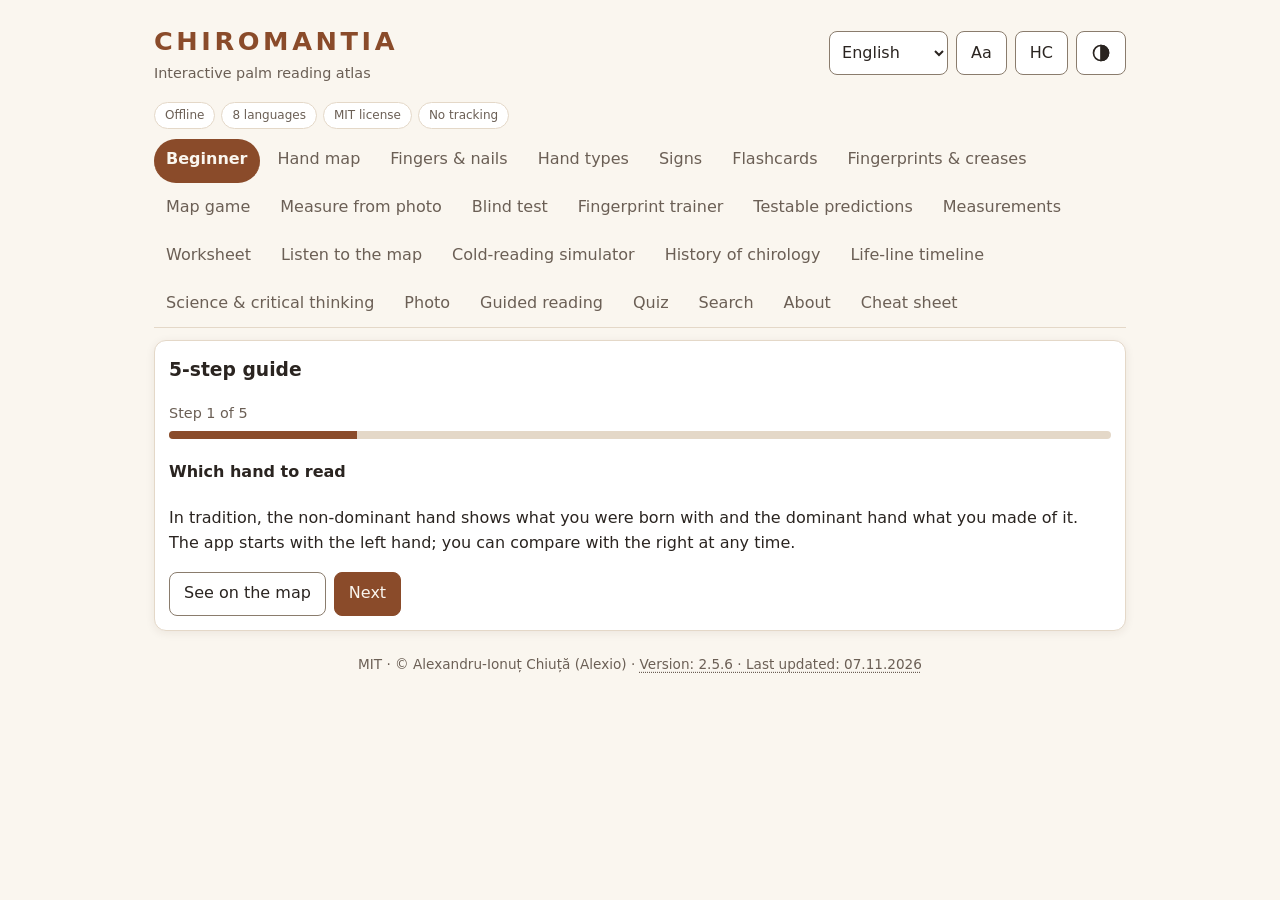
==== index.html @ ab17a14a "Texturi fractale hiper-detaliate (fff-texturi): parchment pe fundal și suprafețe Se adaugă modulul f" ====
<!DOCTYPE html>
<html lang="ro" data-fff-hash="68516b42278bd7d778ff13bc3eb3d76fceb9914ae1775fcfa8375663aed0625a">
<head>
<meta charset="utf-8">
<!--fff:kit:start v=1 modules=core,store,dialog,exit,view,ux,label,bundle-->
<meta name="fff-app" content="chiromantia">
<meta name="fff-modules" content="core,store,dialog,exit,view,ux,label,bundle">
<style id="fff-style">/* fff-kit · stil comun (prefix fff-). Nu modifică stilul aplicației gazdă. */
[data-fff-label]{cursor:pointer;text-decoration:underline dotted;text-underline-offset:3px}
[data-fff-label]:focus-visible{outline:2px solid currentColor;outline-offset:2px;border-radius:3px}
#app-version[data-fff-label]{box-sizing:border-box;min-height:24px;min-width:24px}
#app-version[data-fff-label][data-fff-inl]{display:inline-flex;align-items:center;vertical-align:middle}
#app-version[data-fff-label][data-fff-fs],#app-version[data-fff-label] [data-fff-fs]{font-size:12px!important}
.fff-dlg{--_bg:var(--fff-bg,#fff);--_fg:var(--fff-fg,#1b1b1f);--_mut:var(--fff-muted,#4a4d57);--_line:var(--fff-line,#c4c7d0);--_btn:var(--fff-btn,#eef0f4);--_pri:var(--fff-accent,#0b57d0);--_prif:var(--fff-accent-fg,#fff);--_bad:var(--fff-bad,#b3261e);--_ok:var(--fff-ok,#146c2e);--_note:#fff1c9;--_notef:#3d2e00;
  box-sizing:border-box;width:min(42rem,calc(100vw - 2rem));max-width:calc(100vw - 2rem);max-height:calc(100vh - 2rem);max-height:calc(100dvh - 2rem);margin:auto;padding:0;overflow:auto;
  border:1px solid var(--_line);border-radius:12px;background:var(--_bg);color:var(--_fg);font:14px/1.5 var(--fff-font,system-ui,-apple-system,"Segoe UI",Roboto,sans-serif);text-align:left;box-shadow:0 12px 40px rgba(0,0,0,.35)}
.fff-dlg.fff-dark{--_bg:var(--fff-bg,#1e1f24);--_fg:var(--fff-fg,#ececf1);--_mut:var(--fff-muted,#b7bbc7);--_line:var(--fff-line,#4a4d57);--_btn:var(--fff-btn,#2c2e36);--_pri:var(--fff-accent,#a8c7fa);--_prif:var(--fff-accent-fg,#062e6f);--_bad:var(--fff-bad,#f2b8b5);--_ok:var(--fff-ok,#8fd9a0);--_note:#3b3118;--_notef:#f6e3a6;color-scheme:dark}
@media (prefers-color-scheme:dark){.fff-dlg:not(.fff-light){--_bg:var(--fff-bg,#1e1f24);--_fg:var(--fff-fg,#ececf1);--_mut:var(--fff-muted,#b7bbc7);--_line:var(--fff-line,#4a4d57);--_btn:var(--fff-btn,#2c2e36);--_pri:var(--fff-accent,#a8c7fa);--_prif:var(--fff-accent-fg,#062e6f);--_bad:var(--fff-bad,#f2b8b5);--_ok:var(--fff-ok,#8fd9a0);--_note:#3b3118;--_notef:#f6e3a6;color-scheme:dark}}
.fff-dlg::backdrop{background:rgba(0,0,0,.55)}
.fff-dlg-sm{width:min(26rem,calc(100vw - 2rem))}
.fff-dlg *,.fff-dlg *::before,.fff-dlg *::after{box-sizing:border-box}
.fff-dlg .fff-in{padding:16px 20px 20px}
.fff-dlg .fff-hd{display:flex;align-items:center;justify-content:space-between;gap:12px;margin:0 0 8px}
.fff-dlg h2{margin:0;font-family:inherit;font-size:1.25rem;font-weight:700;line-height:1.3;color:var(--_fg);letter-spacing:0;text-transform:none}
.fff-dlg h3{margin:0 0 6px;font-family:inherit;font-size:1rem;font-weight:700;line-height:1.35;color:var(--_fg);letter-spacing:0;text-transform:none}
.fff-dlg p{margin:0 0 8px;color:var(--_fg);font-size:inherit}
.fff-dlg .fff-mut{color:var(--_mut)}
.fff-dlg p.fff-mut{color:var(--_mut)}
.fff-dlg .fff-sm{font-size:.85rem}
.fff-dlg .fff-lead{font-size:1.05rem}
.fff-dlg .fff-sec{border-top:1px solid var(--_line);padding-top:12px;margin-top:12px}
.fff-dlg .fff-mono{font-family:ui-monospace,SFMono-Regular,Menlo,Consolas,monospace;font-size:.85rem;overflow-wrap:anywhere}
.fff-dlg .fff-break{word-break:break-all}
.fff-dlg code{background:none;border:0;padding:0;color:inherit}
.fff-dlg .fff-list{margin:0 0 8px;padding-left:1.2rem;list-style:disc}
.fff-dlg .fff-list li{margin:2px 0;color:var(--_fg)}
.fff-dlg .fff-cols{columns:2 14rem}
.fff-dlg .fff-tbl{width:100%;table-layout:fixed;border-collapse:collapse;margin:0 0 8px}
.fff-dlg .fff-tbl th,.fff-dlg .fff-tbl td{padding:3px 6px;border-bottom:1px solid var(--_line);text-align:left;vertical-align:top;color:var(--_fg)}
.fff-dlg .fff-tbl th.fff-num,.fff-dlg .fff-tbl td.fff-num{text-align:right;width:6.5rem;white-space:nowrap}
.fff-dlg .fff-sr{position:absolute;width:1px;height:1px;margin:-1px;padding:0;overflow:hidden;clip:rect(0 0 0 0);white-space:nowrap;border:0}
.fff-dlg .fff-row{display:flex;flex-wrap:wrap;gap:8px;margin:0 0 8px}
.fff-dlg .fff-end{justify-content:flex-end}
.fff-dlg .fff-btn{appearance:none;min-height:36px;min-width:36px;padding:6px 14px;border:1px solid var(--_line);border-radius:8px;background:var(--_btn);color:var(--_fg);font:inherit;font-weight:600;cursor:pointer;text-transform:none;letter-spacing:0;box-shadow:none}
.fff-dlg .fff-btn:hover{border-color:var(--_fg)}
.fff-dlg .fff-btn:focus-visible,.fff-dlg .fff-input:focus-visible,.fff-dlg summary:focus-visible,.fff-dlg .fff-pre:focus-visible{outline:2px solid var(--_fg);outline-offset:2px}
.fff-dlg .fff-primary{background:var(--_pri);color:var(--_prif);border-color:transparent}
.fff-dlg .fff-danger{background:var(--_bad);color:var(--_bg)}
.fff-dlg .fff-danger-o{color:var(--_bad);border-color:var(--_bad)}
.fff-dlg .fff-x{font-size:1.4rem;line-height:1;padding:2px 10px}
.fff-dlg .fff-box{border:1px solid var(--_line);border-radius:8px;padding:10px;margin:0 0 8px}
.fff-dlg [hidden]{display:none}
.fff-dlg .fff-field{display:flex;flex-direction:column;gap:2px;margin:0 0 8px}
.fff-dlg .fff-field label{font-weight:600}
.fff-dlg .fff-input{width:100%;min-height:36px;padding:6px 10px;border:1px solid var(--_line);border-radius:6px;background:var(--_bg);color:var(--_fg);font:inherit}
.fff-dlg .fff-note{background:var(--_note);color:var(--_notef);padding:8px 10px;border-radius:8px}
.fff-dlg .fff-res{min-height:1.5em}
.fff-dlg .fff-ok{color:var(--_ok);font-weight:600}
.fff-dlg .fff-bad{color:var(--_bad);font-weight:600}
.fff-dlg .fff-det{margin:0 0 8px}
.fff-dlg .fff-det summary{cursor:pointer;font-weight:600;min-height:24px}
.fff-dlg .fff-pre{margin:6px 0 0;padding:8px 10px;overflow:auto;white-space:pre-wrap;word-break:break-all;border:1px solid var(--_line);border-radius:6px;background:var(--_btn);color:var(--_fg)}
.fff-dlg .fff-foot{border-top:1px solid var(--_line);margin-top:12px;padding-top:10px}
.fff-dlg .fff-msg{font-size:1rem;margin-bottom:14px;white-space:pre-line;overflow-wrap:anywhere}
.fff-chip{appearance:none;background:none;border:1px dotted currentColor;border-radius:6px;color:inherit;font:inherit;font-size:.85em;cursor:pointer;min-height:24px;min-width:24px;padding:0 8px}
.fff-chip{font-size:max(12px,.85em)}
.fff-chip:focus-visible{outline:2px solid currentColor;outline-offset:2px}
@media (pointer:coarse){.fff-dlg .fff-btn,.fff-dlg .fff-input{min-height:44px}.fff-dlg .fff-btn{min-width:44px}.fff-dlg .fff-det summary{min-height:44px}}
@media (prefers-reduced-motion:no-preference){.fff-dlg[open]{animation:fff-in .12s ease-out}@keyframes fff-in{from{transform:translateY(6px)}to{transform:none}}}
@media (prefers-reduced-motion:reduce){.fff-dlg,.fff-dlg *{animation:none!important;transition:none!important}}
.fff-dlg .fff-dt{margin:0 0 8px}
.fff-dlg .fff-ta{resize:vertical;min-height:4.5em}
.fff-dlg textarea.fff-input{font:inherit}
.fff-toasts{--_tbg:var(--fff-toast-bg,#2b2d33);--_tfg:var(--fff-toast-fg,#f4f4f7);--_tac:var(--fff-toast-accent,#a8c7fa);
  position:fixed;inset:auto 0 0 0;margin:0;padding:0 16px 16px;border:0;background:transparent;overflow:visible;z-index:2147483000;pointer-events:none;display:flex;flex-direction:column;align-items:center;gap:8px;font:14px/1.45 var(--fff-font,system-ui,-apple-system,"Segoe UI",Roboto,sans-serif);color:var(--_tfg);box-sizing:border-box}
.fff-toasts *{box-sizing:border-box}
.fff-toast-reg{display:flex;flex-direction:column;align-items:center;gap:8px;width:100%}
.fff-toast-reg:empty{display:none}
.fff-toast{pointer-events:auto;display:flex;align-items:center;gap:10px;max-width:min(34rem,100%);padding:10px 12px 10px 14px;border-radius:10px;background:var(--_tbg);color:var(--_tfg);border:1px solid rgba(255,255,255,.18);border-left:6px solid #a8c7fa;box-shadow:0 6px 24px rgba(0,0,0,.4)}
.fff-toast-success{border-left-color:#81c995}.fff-toast-warning{border-left-color:#fdd663}.fff-toast-error{border-left-color:#f28b82}
.fff-toast-msg{flex:1 1 auto;min-width:0;overflow-wrap:anywhere;white-space:pre-line}
.fff-toast .fff-sr{position:absolute;width:1px;height:1px;margin:-1px;padding:0;overflow:hidden;clip:rect(0 0 0 0);white-space:nowrap;border:0}
.fff-toast .fff-btn{appearance:none;min-height:40px;min-width:40px;padding:2px 10px;border:1px solid rgba(255,255,255,.35);border-radius:8px;background:transparent;color:var(--_tac);font:inherit;font-weight:600;cursor:pointer}
.fff-toast .fff-toast-x{font-size:1.3rem;line-height:1;color:var(--_tfg);padding:0 8px}
.fff-toast .fff-btn:focus-visible{outline:2px solid var(--_tfg);outline-offset:2px}
@media (pointer:coarse){.fff-toast .fff-btn{min-height:44px;min-width:44px}}
@media (prefers-reduced-motion:no-preference){.fff-toast{animation:fff-tin .16s ease-out}@keyframes fff-tin{from{transform:translateY(8px);opacity:0}to{transform:none;opacity:1}}}
@media (prefers-reduced-motion:reduce){.fff-toast{animation:none!important}}
.fff-exit{zoom:var(--fff-zinv,1);position:fixed;z-index:2147482990;margin:0;padding:0;pointer-events:none;font:600 14px/1.3 system-ui,-apple-system,"Segoe UI",Roboto,sans-serif;transition:opacity .4s}
.fff-exit[hidden]{display:none}
.fff-exit-tr{top:calc(8px + env(safe-area-inset-top,0px));right:calc(8px + env(safe-area-inset-right,0px));display:flex;flex-direction:column;align-items:flex-end}
.fff-exit-tl{top:calc(8px + env(safe-area-inset-top,0px));left:calc(8px + env(safe-area-inset-left,0px));display:flex;flex-direction:column;align-items:flex-start}
.fff-exit-br{bottom:calc(8px + env(safe-area-inset-bottom,0px));right:calc(8px + env(safe-area-inset-right,0px));display:flex;flex-direction:column-reverse;align-items:flex-end}
.fff-exit-bl{bottom:calc(8px + env(safe-area-inset-bottom,0px));left:calc(8px + env(safe-area-inset-left,0px));display:flex;flex-direction:column-reverse;align-items:flex-start}
.fff-exit-btn{pointer-events:auto;box-sizing:border-box;width:44px;height:44px;border-radius:50%;border:1px solid rgba(255,255,255,.4);background:rgba(18,20,26,.72);color:#fff;
  display:inline-grid;place-items:center;padding:0;margin:0;cursor:pointer;opacity:.85;-webkit-tap-highlight-color:transparent;transition:opacity .4s,transform .15s;
  box-shadow:0 1px 6px rgba(0,0,0,.45)}
.fff-exit-idle .fff-exit-btn{opacity:.4}
.fff-exit-btn:active{transform:scale(.92)}
.fff-exit-btn:focus-visible,.fff-exit-pop button:focus-visible{outline:3px solid #ffd54a;outline-offset:2px}
.fff-exit-pop{pointer-events:auto;margin:6px 0;padding:10px 12px;border-radius:14px;background:rgba(18,20,26,.96);color:#fff;border:1px solid rgba(255,255,255,.3);
  display:flex;flex-wrap:wrap;gap:8px;align-items:center;max-width:min(78vw,300px);box-shadow:0 4px 16px rgba(0,0,0,.5)}
.fff-exit-pop[hidden]{display:none}
.fff-exit-q{flex:1 0 100%;font-size:14px}
.fff-exit-pop button{min-height:44px;min-width:44px;padding:0 16px;border-radius:999px;border:1px solid rgba(255,255,255,.4);background:transparent;color:#fff;font:inherit;cursor:pointer}
.fff-exit-pop .fff-exit-yes{background:#c62828;border-color:#c62828}
@media (prefers-reduced-motion:reduce){.fff-exit,.fff-exit-btn{transition:none}}
@media print{.fff-exit{display:none!important}}
/* fff-kit · FFF.view — antete de tabel fixe + bară de zoom. Regulile cu :where() au specificitate 0: stilul aplicației le bate oricând. */
:where(:root:not([data-fff-viewoff]) table:not([role=presentation]):not([role=none]) > thead > tr > th,
       :root:not([data-fff-viewoff]) table:not([role=presentation]):not([role=none]) > thead > tr > td,
       :root:not([data-fff-viewoff]) table:not([role=presentation]):not([role=none]):not(:has(> thead)) > tbody > tr:first-child > th,
       :root:not([data-fff-viewoff]) table:not([role=presentation]):not([role=none]):not(:has(> thead)) > tr:first-child > th){position:sticky;top:0;z-index:3}
.fff-view{position:fixed;z-index:2147482980;margin:0;padding:0;pointer-events:none;font:600 13px/1.2 system-ui,-apple-system,"Segoe UI",Roboto,sans-serif;transition:opacity .4s;
  top:30%;display:flex;flex-direction:column;gap:6px}
.fff-view[hidden]{display:none}
.fff-view-r{right:calc(8px + env(safe-area-inset-right,0px))}
.fff-view-l{left:calc(8px + env(safe-area-inset-left,0px))}
.fff-view-c{right:calc(8px + env(safe-area-inset-right,0px))}
.fff-view-btn{pointer-events:auto;box-sizing:border-box;width:44px;height:44px;border-radius:50%;border:1px solid rgba(255,255,255,.4);background:rgba(18,20,26,.72);color:#fff;
  display:inline-grid;place-items:center;padding:0;margin:0;cursor:pointer;opacity:.85;-webkit-tap-highlight-color:transparent;transition:opacity .4s,transform .15s;box-shadow:0 1px 6px rgba(0,0,0,.45)}
.fff-view-idle .fff-view-btn{opacity:.4}
.fff-view-btn:active{transform:scale(.92)}
.fff-view-btn[disabled]{opacity:.25;cursor:default}
.fff-view-btn:focus-visible{outline:3px solid #ffd54a;outline-offset:2px}
.fff-view-sr{position:absolute;width:1px;height:1px;overflow:hidden;clip:rect(0 0 0 0);white-space:nowrap}
@media (prefers-reduced-motion:reduce){.fff-view,.fff-view-btn{transition:none}}
@media print{.fff-view{display:none!important}:root{zoom:1!important}}

:root.fff-vpad-r{padding-right:calc(56px + env(safe-area-inset-right,0px))!important}:root.fff-vpad-l{padding-left:calc(56px + env(safe-area-inset-left,0px))!important}
/* fff-kit · ux — confort la atingere. Specificitate 0 (:where) unde se poate: stilul propriu al aplicației are prioritate. */
:where(:root:not([data-fff-ux="off"]) a, :root:not([data-fff-ux="off"]) button, :root:not([data-fff-ux="off"]) input, :root:not([data-fff-ux="off"]) select, :root:not([data-fff-ux="off"]) textarea, :root:not([data-fff-ux="off"]) summary, :root:not([data-fff-ux="off"]) label, :root:not([data-fff-ux="off"]) [role=button], :root:not([data-fff-ux="off"]) [role=tab], :root:not([data-fff-ux="off"]) [role=menuitem], :root:not([data-fff-ux="off"]) [role=switch], :root:not([data-fff-ux="off"]) [role=checkbox]){touch-action:manipulation}
:where(:root:not([data-fff-ux="off"]) button, :root:not([data-fff-ux="off"]) [role=button], :root:not([data-fff-ux="off"]) [role=tab], :root:not([data-fff-ux="off"]) summary){-webkit-user-select:none;user-select:none;-webkit-touch-callout:none}
:where(html:not([data-fff-ux="off"])){scroll-behavior:smooth;-webkit-text-size-adjust:100%;text-size-adjust:100%}
:where(:root:not([data-fff-ux="off"]) body){overflow-wrap:break-word}
:where(:root:not([data-fff-ux="off"]) button:not(:disabled), :root:not([data-fff-ux="off"]) [role=button]){cursor:pointer}
:where(:root:not([data-fff-ux="off"]) button, :root:not([data-fff-ux="off"]) [role=button], :root:not([data-fff-ux="off"]) summary, :root:not([data-fff-ux="off"]) [role=tab]):active:not(:disabled){filter:brightness(.92)}
@media (prefers-reduced-motion:reduce){:where(html:not([data-fff-ux="off"])){scroll-behavior:auto}}
@media (pointer:coarse){
  /* mărirea ținților de atingere la 44 px se face din JS (ux.js), cu excepții și anulare dacă ar rupe lățimea paginii */
    /* iOS mărește pagina la focus dacă textul câmpului e sub 16 px */
  :root:not([data-fff-ux="off"]) input:not([type=checkbox]):not([type=radio]):not([type=range]):not([type=color]):not([type=file]):not([type=hidden]):not([data-fff-nouxfont]),:root:not([data-fff-ux="off"]) select:not([data-fff-nouxfont]),:root:not([data-fff-ux="off"]) textarea:not([data-fff-nouxfont]){font-size:max(16px,1em)}
}</style>
<script id="fff-kit">/* fff-kit 1.5.0 */
/* ---- fff-kit/core ---- */
/* fff-kit · core · v1.2.0 — fără rețea, fără dependențe. Definește window.FFF. */
(function () {
  'use strict';
  /* anti-clickjacking: GitHub Pages nu trimite X-Frame-Options; dacă pagina e încadrată de o origine străină (sau într-un iframe sandbox),
     conținutul aplicației e ascuns și apare doar un mesaj minimal tradus cu un link către pagină într-o fereastră nouă. */
  function frameGuard() {
    var M = {
      ro: ['Această pagină nu poate fi încadrată în alt site.', 'Deschide-o într-o fereastră nouă'],
      en: ['This page cannot be embedded in another site.', 'Open it in a new window'],
      fr: ['Cette page ne peut pas être intégrée dans un autre site.', 'Ouvrez-la dans une nouvelle fenêtre'],
      it: ['Questa pagina non può essere incorporata in un altro sito.', 'Aprila in una nuova finestra'],
      es: ['Esta página no se puede incrustar en otro sitio.', 'Ábrela en una ventana nueva'],
      pt: ['Esta página não pode ser incorporada noutro site.', 'Abra-a numa nova janela'],
      hu: ['Ez az oldal nem ágyazható be másik webhelyre.', 'Nyisd meg új ablakban'],
      de: ['Diese Seite kann nicht in eine andere Website eingebettet werden.', 'In einem neuen Fenster öffnen']
    };
    var d = document, de = d.documentElement;
    var l = (de.getAttribute('lang') || '').slice(0, 2).toLowerCase();
    if (!M[l]) l = ((navigator.languages && navigator.languages[0]) || navigator.language || '').slice(0, 2).toLowerCase();
    var m = M[l] || M.en, box = null;
    function hideKids(b) {
      for (var i = 0; i < b.children.length; i++) if (b.children[i] !== box) b.children[i].style.setProperty('display', 'none', 'important');
    }
    function build() {
      var b = d.body;
      if (!b || box) return;
      box = d.createElement('div');
      box.setAttribute('data-fff-frameguard', '');
      box.setAttribute('role', 'alert');
      box.style.cssText = 'display:block;box-sizing:border-box;margin:0;padding:24px 16px;font:16px/1.5 system-ui,-apple-system,"Segoe UI",Roboto,sans-serif;color:#1b1b1f;background:#fff;text-align:center';
      var p = d.createElement('p'); p.textContent = m[0]; p.style.cssText = 'margin:0 0 12px';
      var a = d.createElement('a');
      a.href = window.self.location.href; a.target = '_blank'; a.rel = 'noopener'; a.textContent = m[1];
      a.style.cssText = 'color:#0b57d0;text-decoration:underline;font-weight:600';
      box.appendChild(p); box.appendChild(a);
      hideKids(b);
      b.appendChild(box);
      b.style.setProperty('display', 'block', 'important');
      de.style.display = '';
      if (window.MutationObserver) new MutationObserver(function () { hideKids(b); if (box.parentNode !== b) b.appendChild(box); }).observe(b, {childList: true});
    }
    if (d.readyState === 'loading') d.addEventListener('DOMContentLoaded', build); else build();
  }
  try {
    if (window.top !== window.self) {
      var __cross = false;
      try { void window.top.location.href; } catch (e) { __cross = true; }
      if (__cross) {
        document.documentElement.style.display = 'none';   // ascuns până când mesajul e gata (nimic din aplicație nu rămâne vizibil)
        try { window.top.location = window.self.location.href; } catch (e2) {}
        try { frameGuard(); } catch (e4) {}
      }
    }
  } catch (e3) {}
  var KIT_VERSION = '1.5.0';
  var F = (window.FFF = window.FFF || {});
  if (F.core && F.core.version) return; // idempotent la dublă încărcare
  var SUP = ['ro', 'en', 'fr', 'it', 'es', 'pt', 'hu', 'de'];
  var doc = document;

  /* ---------- clipboard sigur: refuzul de permisiune nu mai produce o excepție neprinsă ----------
   * navigator.clipboard.writeText respinge cu NotAllowedError când pagina nu are focus sau permisiunea e refuzată.
   * Încercăm întâi API-ul, apoi execCommand('copy'); dacă nici acesta nu merge, respingerea rămâne (apelantul o poate prinde),
   * dar dacă nimeni n-o prinde, o marcăm ca tratată, ca pagina să rămână stabilă. */
  try {
    var cb = navigator.clipboard;
    if (cb && typeof cb.writeText === 'function' && !cb.__fffSafe) {
      var rawWrite = cb.writeText.bind(cb);
      var legacyCopy = function (t) {
        var ta = doc.createElement('textarea');
        ta.value = String(t); ta.setAttribute('readonly', ''); ta.style.cssText = 'position:fixed;left:-9999px;top:0;opacity:0';
        (doc.body || doc.documentElement).appendChild(ta); ta.select();
        var ok = false; try { ok = doc.execCommand('copy'); } catch (e) { ok = false; }
        ta.remove(); return ok;
      };
      cb.writeText = function (t) {
        var p; try { p = rawWrite(t); } catch (e) { p = Promise.reject(e); }
        return p.catch(function (err) { if (legacyCopy(t)) return; throw err; });
      };
      try { Object.defineProperty(cb, '__fffSafe', {value: true}); } catch (e) { cb.__fffSafe = true; }
    }
  } catch (e5) {}
  window.addEventListener('unhandledrejection', function (ev) {
    var r = ev && ev.reason;
    if (r && (r.name === 'NotAllowedError' || r.name === 'SecurityError') && /clipboard|permission/i.test(String(r.message || ''))) ev.preventDefault();
  });

  /* ---------- meta / app ---------- */
  function meta(name) {
    var m = doc.querySelector('meta[name="' + name + '"]');
    return m ? (m.getAttribute('content') || '') : '';
  }
  function guessSlug() {
    var p = (location.pathname || '').split('/').filter(Boolean);
    var s = p.length ? p[p.length - 1] : '';
    if (/\.html?$/i.test(s)) s = p.length > 1 ? p[p.length - 2] : '';
    s = s.toLowerCase().replace(/[^a-z0-9._-]+/g, '-').replace(/^-+|-+$/g, '');
    return s || 'app';
  }
  var SLUG = (meta('fff-app') || '').trim() || guessSlug();
  var DISABLED = (meta('fff-disable') || '').trim() || '';
  function computeApp() {
    return {slug: SLUG, name: doc.title || SLUG, version: meta('application-version'), updated: meta('last-updated')};
  }
  var appCache = null;
  Object.defineProperty(F, 'app', {
    enumerable: true, configurable: true,
    get: function () {
      if (doc.readyState === 'loading') return computeApp();
      return appCache || (appCache = computeApp());
    }
  });

  /* ---------- bus ---------- */
  var L = {};
  var bus = {
    on: function (ev, fn) { (L[ev] = L[ev] || []).push(fn); return function () { bus.off(ev, fn); }; },
    off: function (ev, fn) { if (L[ev]) L[ev] = L[ev].filter(function (f) { return f !== fn; }); },
    once: function (ev, fn) { var off = bus.on(ev, function (d) { off(); fn(d); }); return off; },
    emit: function (ev, data) {
      (L[ev] || []).slice().forEach(function (f) { try { f(data); } catch (e) { if (window.console) console.error('[fff] bus', ev, e); } });
    }
  };
  F.bus = bus;

  /* ---------- i18n ---------- */
  var I18N = (F._i18n = F._i18n || {});
  var i18nLoaded = false;
  function mergeLang(mod, obj) {
    var d = (I18N[mod] = I18N[mod] || {});
    for (var l in obj) if (Object.prototype.hasOwnProperty.call(obj, l)) {
      d[l] = Object.assign(d[l] || {}, obj[l]);
    }
  }
  function loadI18nJson() {
    var el = doc.getElementById('fff-i18n');
    if (!el) return;
    i18nLoaded = true;
    try {
      var j = JSON.parse(el.textContent || '{}');
      for (var m in j) if (Object.prototype.hasOwnProperty.call(j, m)) mergeLang(m, j[m]);
    } catch (e) { if (window.console) console.error('[fff] i18n', e); }
  }
  F.registerI18n = function (mod, obj) { mergeLang(mod, obj || {}); };
  function lsGetRaw(k) { try { return LS ? origGet.call(LS, k) : null; } catch (e) { return null; } }

  var LS = null;
  try { LS = window.localStorage; } catch (e) { LS = null; }
  var P = window.Storage ? window.Storage.prototype : null;
  var origGet = P && P.getItem, origSet = P && P.setItem, origRem = P && P.removeItem, origClr = P && P.clear;

  F.lang = function () {
    var l = (doc.documentElement.getAttribute('lang') || '').slice(0, 2).toLowerCase();
    if (SUP.indexOf(l) >= 0) return l;
    var ks = ['lang', 'language', 'locale'];
    for (var i = 0; i < ks.length; i++) {
      var v = lsGetRaw(ks[i]);
      if (v) { v = String(v).replace(/^"|"$/g, '').slice(0, 2).toLowerCase(); if (SUP.indexOf(v) >= 0) return v; }
    }
    var n = ((navigator.languages && navigator.languages[0]) || navigator.language || '').slice(0, 2).toLowerCase();
    return SUP.indexOf(n) >= 0 ? n : 'en';
  };
  var langObs = null, langFns = [];
  F.onLang = function (fn) {
    langFns.push(fn);
    if (!langObs && window.MutationObserver) {
      var last = F.lang();
      langObs = new MutationObserver(function () {
        var now = F.lang();
        if (now === last) return;
        last = now;
        langFns.slice().forEach(function (f) { try { f(now); } catch (e) { if (window.console) console.error(e); } });
        bus.emit('lang', now);
      });
      langObs.observe(doc.documentElement, {attributes: true, attributeFilter: ['lang']});
    }
    return function () { langFns = langFns.filter(function (f) { return f !== fn; }); };
  };
  F.t = function (mod, key, vars) {
    if (!i18nLoaded) loadI18nJson();
    var d = I18N[mod] || {};
    var s = (d[F.lang()] || {})[key];
    if (s == null) s = (d.en || {})[key];
    if (s == null) s = (d.ro || {})[key];
    if (s == null) s = key;
    if (vars) for (var k in vars) if (Object.prototype.hasOwnProperty.call(vars, k)) s = String(s).split('{' + k + '}').join(String(vars[k]));
    return s;
  };

  /* ---------- observator de stocare ---------- */
  var INDEX_KEY = 'fff.' + SLUG + '.__keys';
  var PFX = 'fff.' + SLUG + '.';
  var idx = null; // Set de chei ale aplicației (fără prefix fff.)
  function loadIdx() {
    if (idx) return idx;
    idx = new Set();
    try {
      var raw = origGet && LS ? origGet.call(LS, INDEX_KEY) : null;
      if (raw) JSON.parse(raw).forEach(function (k) { if (typeof k === 'string') idx.add(k); });
    } catch (e) { /* index corupt: se reface */ }
    return idx;
  }
  function saveIdx() {
    try { if (LS && origSet) origSet.call(LS, INDEX_KEY, JSON.stringify(Array.from(idx).sort())); } catch (e) { /* plin: ignorat */ }
  }
  /* momentul ultimei scrieri pe cheie (folosit de FFF.sync): {cheie: ms}, în fff.<slug>.__mt (exclus din chei/export, ca __keys), scris cu amânare */
  var MT_KEY = 'fff.' + SLUG + '.__mt', mt = null, mtTimer = 0;
  function loadMt() {
    if (mt) return mt;
    mt = Object.create(null);
    try {
      var raw = origGet && LS ? origGet.call(LS, MT_KEY) : null;
      if (raw) { var o = JSON.parse(raw); Object.keys(o).forEach(function (k) { if (typeof o[k] === 'number') mt[k] = o[k]; }); }
    } catch (e) { /* corupt: se reface */ }
    return mt;
  }
  function touch(k) {
    k = String(k);
    if (k.indexOf('fff.') === 0) return;
    loadMt()[k] = Date.now();
    if (mtTimer) return;
    mtTimer = setTimeout(function () {
      mtTimer = 0;
      try { if (LS && origSet) origSet.call(LS, MT_KEY, JSON.stringify(mt)); } catch (e) { /* plin: ignorat */ }
    }, 400);
  }
  F.mtime = function (k) { return loadMt()[String(k)] || 0; };
  F.mtimeClear = function () { mt = Object.create(null); clearTimeout(mtTimer); mtTimer = 0; try { if (LS && origRem) origRem.call(LS, MT_KEY); } catch (e) { /* ignorat */ } };
  function track(k) {
    k = String(k);
    if (k.indexOf('fff.') === 0) return;
    var s = loadIdx();
    if (!s.has(k)) { s.add(k); saveIdx(); }
  }
  function untrack(k) {
    k = String(k);
    var s = loadIdx();
    if (s.delete(k)) saveIdx();
  }
  var observing = false;
  if (!DISABLED && LS && P && origGet && origSet && origRem && origClr) {
    try {
      P.getItem = function getItem(k) {
        var v = origGet.apply(this, arguments);
        if (v !== null && this === LS) { try { track(k); } catch (e) { /* nu strica aplicația */ } }
        return v;
      };
      P.setItem = function setItem(k, v) {
        var r = origSet.apply(this, arguments);
        if (this === LS) { try { track(k); touch(k); } catch (e) { /* idem */ } }
        return r;
      };
      P.removeItem = function removeItem(k) {
        var r = origRem.apply(this, arguments);
        if (this === LS) { try { untrack(k); } catch (e) { /* idem */ } }
        return r;
      };
      P.clear = function clear() {
        var r = origClr.apply(this, arguments);
        if (this === LS) { idx = new Set(); }
        return r;
      };
      observing = true;
    } catch (e) { observing = false; }
  }

  /* ---------- FFF.store ---------- */
  var mem = Object.create(null), frozen = false;   // fără prototip: chei ca __proto__/constructor/toString sunt chei obișnuite
  function lsOk() { return !!(LS && origGet); }
  var store = {
    get: function (k, d) {
      if (lsOk()) {
        try { var v = origGet.call(LS, PFX + k); if (v == null) return d; return JSON.parse(v); } catch (e) { /* cade în memorie */ }
      }
      return Object.prototype.hasOwnProperty.call(mem, k) ? mem[k] : d;
    },
    set: function (k, v) {
      if (frozen) return false;
      if (lsOk()) {
        try { origSet.call(LS, PFX + k, JSON.stringify(v)); delete mem[k]; return true; } catch (e) { /* memorie */ }
      }
      mem[k] = v; return false;
    },
    remove: function (k) {
      if (frozen) return;
      if (lsOk()) { try { origRem.call(LS, PFX + k); } catch (e) { /* ignorat */ } }
      delete mem[k];
    },
    keys: function () {
      var out = [];
      try {
        if (LS) for (var i = 0; i < LS.length; i++) {
          var n = LS.key(i);
          if (n && n.indexOf(PFX) === 0 && n !== INDEX_KEY && n !== MT_KEY) out.push(n.slice(PFX.length));
        }
      } catch (e) { /* ignorat */ }
      Object.keys(mem).forEach(function (k) { if (out.indexOf(k) < 0) out.push(k); });
      return out.sort();
    },
    /** Cheile (nume complete din localStorage) care aparțin aplicației: indexate + ale kitului (fff.<slug>.*). */
    indexKeys: function () {
      var out = new Set();
      var present = Object.create(null);
      try { if (LS) for (var i = 0; i < LS.length; i++) present[LS.key(i)] = 1; } catch (e) { /* ignorat */ }
      loadIdx().forEach(function (k) { if (present[k]) out.add(k); });
      Object.keys(present).forEach(function (n) { if (n.indexOf(PFX) === 0 && n !== INDEX_KEY && n !== MT_KEY) out.add(n); });
      return Array.from(out).sort();
    },
    /** Citire/scriere brută pentru modulele kitului (ocolește observatorul). */
    raw: {
      get: function (k) { return lsOk() ? origGet.call(LS, k) : null; },
      set: function (k, v) { if (frozen) return; if (!lsOk()) throw new Error('no-storage'); origSet.call(LS, k, v); },
      remove: function (k) { if (!frozen && lsOk()) origRem.call(LS, k); }
    },
    prefix: PFX,
    indexKey: INDEX_KEY,
    mtKey: MT_KEY,
    /** Blochează orice scriere în stocare până la reîncărcare (restaurare/ștergere): handlerele pagehide/beforeunload ale aplicației
     *  nu mai pot suprascrie datele tocmai scrise. Înlocuiește Storage.prototype.setItem/removeItem/clear cu no-op, oprește put/add/delete/clear
     *  din IndexedDB și blochează scrierile FFF.store. NU poate opri atribuirea directă localStorage.cheie = valoare. Ireversibil (până la reload). */
    freeze: function () {
      if (frozen) return;
      frozen = true;
      var noop = function () {};
      if (P) ['setItem', 'removeItem', 'clear'].forEach(function (n) {
        try { Object.defineProperty(P, n, {value: noop, writable: true, configurable: true}); } catch (e) { try { P[n] = noop; } catch (e2) { /* ignorat */ } }
      });
      try {
        var OS = window.IDBObjectStore && window.IDBObjectStore.prototype;
        if (OS) {
          var fake = function () {
            return {readyState: 'pending', result: undefined, error: null, onsuccess: null, onerror: null,
              addEventListener: noop, removeEventListener: noop, dispatchEvent: function () { return false; }};
          };
          ['put', 'add', 'delete', 'clear'].forEach(function (n) { try { Object.defineProperty(OS, n, {value: fake, writable: true, configurable: true}); } catch (e) { /* ignorat */ } });
        }
      } catch (e3) { /* ignorat */ }
    },
    frozen: function () { return frozen; },
    forget: function (k) { if (observing) untrack(k); },
    remember: function (k) { if (observing) track(k); },
    available: function () { return lsOk(); },
    observing: function () { return observing; }
  };
  F.store = store;

  /* ---------- sha256 ---------- */
  var K256 = null, H256 = null;
  function frac(x) { return Math.floor((x - Math.floor(x)) * 4294967296) >>> 0; }
  function initConsts() {
    K256 = []; H256 = [];
    for (var n = 2, c = 0; c < 64; n++) {
      var p = true;
      for (var d = 2; d * d <= n; d++) if (n % d === 0) { p = false; break; }
      if (p) { if (c < 8) H256.push(frac(Math.sqrt(n))); K256.push(frac(Math.cbrt(n))); c++; }
    }
  }
  function sha256js(bytes) {
    if (!K256) initConsts();
    var l = bytes.length, bl = l * 8;
    var padded = new Uint8Array(((l + 9 + 63) >> 6) << 6);
    padded.set(bytes); padded[l] = 0x80;
    var dv = new DataView(padded.buffer);
    dv.setUint32(padded.length - 8, Math.floor(bl / 4294967296)); dv.setUint32(padded.length - 4, bl >>> 0);
    var h = H256.slice(), w = new Uint32Array(64);
    function rr(x, n) { return (x >>> n) | (x << (32 - n)); }
    for (var o = 0; o < padded.length; o += 64) {
      for (var i = 0; i < 16; i++) w[i] = dv.getUint32(o + i * 4);
      for (i = 16; i < 64; i++) {
        var s0 = rr(w[i - 15], 7) ^ rr(w[i - 15], 18) ^ (w[i - 15] >>> 3);
        var s1 = rr(w[i - 2], 17) ^ rr(w[i - 2], 19) ^ (w[i - 2] >>> 10);
        w[i] = (w[i - 16] + s0 + w[i - 7] + s1) | 0;
      }
      var a = h[0], b = h[1], c = h[2], d2 = h[3], e = h[4], f = h[5], g = h[6], hh = h[7];
      for (i = 0; i < 64; i++) {
        var S1 = rr(e, 6) ^ rr(e, 11) ^ rr(e, 25), ch = (e & f) ^ (~e & g);
        var t1 = (hh + S1 + ch + K256[i] + w[i]) | 0;
        var S0 = rr(a, 2) ^ rr(a, 13) ^ rr(a, 22), mj = (a & b) ^ (a & c) ^ (b & c);
        var t2 = (S0 + mj) | 0;
        hh = g; g = f; f = e; e = (d2 + t1) | 0; d2 = c; c = b; b = a; a = (t1 + t2) | 0;
      }
      h[0] = (h[0] + a) | 0; h[1] = (h[1] + b) | 0; h[2] = (h[2] + c) | 0; h[3] = (h[3] + d2) | 0;
      h[4] = (h[4] + e) | 0; h[5] = (h[5] + f) | 0; h[6] = (h[6] + g) | 0; h[7] = (h[7] + hh) | 0;
    }
    return h.map(function (v) { return ('00000000' + (v >>> 0).toString(16)).slice(-8); }).join('');
  }
  function toBytes(x) {
    if (typeof x === 'string') return Promise.resolve(new TextEncoder().encode(x));
    if (x instanceof Uint8Array) return Promise.resolve(x);
    if (x instanceof ArrayBuffer) return Promise.resolve(new Uint8Array(x));
    if (ArrayBuffer.isView(x)) return Promise.resolve(new Uint8Array(x.buffer, x.byteOffset, x.byteLength));
    if (x && typeof x.arrayBuffer === 'function') return x.arrayBuffer().then(function (b) { return new Uint8Array(b); });
    return Promise.reject(new TypeError('sha256: tip neacceptat'));
  }
  F.sha256 = function (x) {
    return toBytes(x).then(function (b) {
      var sub = window.crypto && window.crypto.subtle;
      if (sub) {
        return sub.digest('SHA-256', b).then(function (h) {
          return Array.prototype.map.call(new Uint8Array(h), function (v) { return ('0' + v.toString(16)).slice(-2); }).join('');
        });
      }
      return sha256js(b);
    });
  };

  /* ---------- download / pickFile ---------- */
  F.download = function (name, data, mime) {
    var blob = data instanceof Blob ? data : new Blob([data], {type: mime || 'application/octet-stream'});
    var url = URL.createObjectURL(blob);
    var a = doc.createElement('a');
    a.href = url; a.download = name; a.hidden = true;
    (doc.body || doc.documentElement).appendChild(a);
    a.click();
    setTimeout(function () { a.remove(); URL.revokeObjectURL(url); }, 4000);
    return blob.size;
  };
  /** Rezolvă cu File sau null dacă utilizatorul anulează. */
  F.pickFile = function (accept) {
    return new Promise(function (res) {
      var i = doc.createElement('input');
      i.type = 'file'; i.hidden = true;
      if (accept) i.accept = accept;
      var done = false;
      function fin(v) { if (done) return; done = true; i.remove(); res(v); }
      i.addEventListener('change', function () { fin(i.files && i.files[0] ? i.files[0] : null); });
      i.addEventListener('cancel', function () { fin(null); });
      (doc.body || doc.documentElement).appendChild(i);
      i.click();
    });
  };

  /* ---------- instalare PWA (doar reținem evenimentul, nu îl blocăm) ---------- */
  var core = F.core = {
    version: KIT_VERSION,
    slug: SLUG,
    disabled: DISABLED || false,
    installEvent: null,
    modules: function () { return (meta('fff-modules') || '').split(',').filter(Boolean); }
  };
  window.addEventListener('beforeinstallprompt', function (e) { core.installEvent = e; bus.emit('installable', e); });
  window.addEventListener('appinstalled', function () { core.installEvent = null; bus.emit('installed'); });

  F.version = KIT_VERSION;
  F.ready = function (fn) {
    if (doc.readyState === 'loading') doc.addEventListener('DOMContentLoaded', function () { fn(); }, {once: true});
    else fn();
  };
  F.fmtBytes = function (n) {
    if (n < 1024) return n + ' B';
    if (n < 1048576) return (n / 1024).toFixed(1) + ' KB';
    return (n / 1048576).toFixed(2) + ' MB';
  };
})();
/* ---- fff-kit/store ---- */
/* fff-kit · store — stocare cu prefix de slug: <slug>.<cheie> (JSON sigur, cote/erori prinse, migrare idempotentă a cheilor vechi).
   Extinde FFF.store din core: get/set/remove/keys lucrează acum pe `<slug>.`; datele kitului din `fff.<slug>.*` (srs, tts) rămân citibile (rezervă la citire). */
(function () {
  'use strict';
  var F = window.FFF;
  if (!F || !F.store || !F.core || F.store.migrate) return;
  var S = F.store, SLUG = F.core.slug, PFX = SLUG + '.', LEG = S.prefix;   // LEG = 'fff.<slug>.' (spațiul kitului, din core)
  var old = {get: S.get, set: S.set, remove: S.remove, keys: S.keys, indexKeys: S.indexKeys};
  var mem = Object.create(null);

  function lsOk() { return S.available(); }
  function fail(op, key, e) {
    var q = !!(e && (e.name === 'QuotaExceededError' || e.name === 'NS_ERROR_DOM_QUOTA_REACHED' || e.code === 22 || e.code === 1014));
    S.lastError = {op: op, key: key, quota: q, message: String(e && e.message || e)};
    try { F.bus.emit('store:error', S.lastError); } catch (x) { /* ignorat */ }
    return S.lastError;
  }
  function okKey(k) { return k != null && String(k) !== ''; }
  function parse(raw, d) {
    if (raw == null) return d;
    try { return JSON.parse(raw); } catch (e) { return raw; }   // valoare migrată fără JSON (ex. „dark”): se întoarce ca șir
  }

  S.appPrefix = PFX;
  S.lastError = null;

  /** get(cheie, implicit): citește `<slug>.<cheie>`, apoi (rezervă) `fff.<slug>.<cheie>`, apoi memoria (dacă stocarea a fost indisponibilă la scriere). */
  S.get = function (k, d) {
    if (!okKey(k)) return d;
    k = String(k);
    if (lsOk()) {
      try {
        var v = S.raw.get(PFX + k);
        if (v == null) v = S.raw.get(LEG + k);
        if (v != null) return parse(v, d);
      } catch (e) { fail('get', k, e); }
    }
    return Object.prototype.hasOwnProperty.call(mem, k) ? mem[k] : d;
  };
  /** set(cheie, valoare) → true dacă a ajuns în localStorage; false dacă e înghețat, JSON invalid (circular, BigInt…), cotă depășită sau stocare indisponibilă (valoarea rămâne în memorie). `undefined` = remove. */
  S.set = function (k, v) {
    if (!okKey(k)) return false;
    k = String(k);
    if (S.frozen()) return false;
    if (v === undefined) { S.remove(k); return true; }
    var str;
    try { str = JSON.stringify(v); } catch (e) { fail('set', k, e); return false; }
    if (str === undefined) { fail('set', k, new Error('valoare neserializabilă')); return false; }
    if (lsOk()) {
      try { S.raw.set(PFX + k, str); delete mem[k]; return true; } catch (e) { fail('set', k, e); }
    }
    mem[k] = v;
    return false;
  };
  S.remove = function (k) {
    if (!okKey(k) || S.frozen()) return;
    k = String(k);
    if (lsOk()) { try { S.raw.remove(PFX + k); S.raw.remove(LEG + k); } catch (e) { fail('remove', k, e); } }
    delete mem[k];
  };
  S.has = function (k) {
    if (!okKey(k)) return false;
    try { if (lsOk() && (S.raw.get(PFX + k) != null || S.raw.get(LEG + k) != null)) return true; } catch (e) { /* ignorat */ }
    return Object.prototype.hasOwnProperty.call(mem, String(k));
  };
  S.keys = function () {
    var out = Object.create(null);
    try {
      var ls = window.localStorage;
      for (var i = 0; i < ls.length; i++) {
        var n = ls.key(i);
        if (n && n.indexOf(PFX) === 0 && n !== S.indexKey && n !== S.mtKey) out[n.slice(PFX.length)] = 1;
      }
    } catch (e) { /* ignorat */ }
    old.keys.call(S).forEach(function (k) { if (k !== '__keys' && k !== '__mt') out[k] = 1; });
    Object.keys(mem).forEach(function (k) { out[k] = 1; });
    return Object.keys(out).sort();
  };
  /** Cheile cu nume complet ale aplicației: indexate, `<slug>.*` și `fff.<slug>.*`. */
  S.indexKeys = function () {
    var out = Object.create(null);
    old.indexKeys.call(S).forEach(function (k) { out[k] = 1; });
    try {
      var ls = window.localStorage;
      for (var i = 0; i < ls.length; i++) { var n = ls.key(i); if (n && n.indexOf(PFX) === 0 && n !== S.mtKey) out[n] = 1; }
    } catch (e) { /* ignorat */ }
    return Object.keys(out).sort();
  };
  /** Este `nume` (complet, din localStorage) o cheie a spațiului aplicației? */
  S.owns = function (name) { name = String(name); return name.indexOf(PFX) === 0 || name.indexOf(LEG) === 0; };

  /**
   * migrate({'cheieVeche': 'cheieNouă', 'prefix_*': 'nou.*'}, {wrap, dryRun, dropOld}) → {moved, same, conflicts, missing, errors, frozen}.
   *  - cheia veche = numele brut din localStorage; cheia nouă = relativă la prefix (FFF.store.get('cheieNouă')); dacă începe deja cu `<slug>.` e luată ca atare.
   *  - copiază valoarea EXACTĂ (șirul brut), verifică citirea înapoi, abia apoi șterge cheia veche. Nu suprascrie niciodată o valoare nouă existentă:
   *    dacă ambele există și sunt identice → doar șterge cheia veche; dacă diferă → conflict (rămân ambele; `dropOld:true` șterge totuși cheia veche).
   *  - idempotentă: a doua rulare nu mai găsește nimic de mutat. Un șablon cu `*` (la sfârșit, în ambele chei) mută toate cheile cu acel prefix.
   *  - wrap: 'keep' (implicit; valoarea brută e copiată, iar get() întoarce JSON-ul parsat sau șirul brut) | 'string' (valoarea veche este împachetată ca șir JSON: get() întoarce exact șirul vechi).
   *  - nu face nimic cât timp stocarea e înghețată (restaurare în curs). Emite `store:migrated` pe FFF.bus dacă a mutat ceva. */
  S.migrate = function (map, opt) {
    opt = opt || {};
    var rep = {moved: [], same: [], conflicts: [], missing: [], errors: [], frozen: false};
    if (S.frozen()) { rep.frozen = true; return rep; }
    if (!lsOk() || !map || typeof map !== 'object') { if (map && typeof map === 'object') rep.errors.push({key: '*', message: 'stocare indisponibilă'}); return rep; }
    var ls = window.localStorage, names = [];
    try { for (var i = 0; i < ls.length; i++) names.push(ls.key(i)); } catch (e) { /* ignorat */ }
    var pairs = [];
    Object.keys(map).forEach(function (from) {
      var to = String(map[from]);
      if (from.charAt(from.length - 1) === '*') {
        var fp = from.slice(0, -1), tp = to.charAt(to.length - 1) === '*' ? to.slice(0, -1) : to;
        names.forEach(function (n) { if (n.indexOf(fp) === 0 && n.indexOf('fff.') !== 0) pairs.push([n, tp + n.slice(fp.length)]); });
      } else pairs.push([from, to]);
    });
    pairs.forEach(function (p) {
      var from = p[0], full = p[1].indexOf(PFX) === 0 ? p[1] : PFX + p[1];
      if (!from || from === full || from.indexOf('fff.') === 0 || full === PFX) return;
      try {
        var oldV = S.raw.get(from);
        if (oldV == null) { rep.missing.push(from); return; }
        var cur = S.raw.get(full), val = opt.wrap === 'string' ? JSON.stringify(oldV) : oldV;
        if (cur != null) {
          if (cur === val || cur === oldV) { if (!opt.dryRun) { S.raw.remove(from); S.forget(from); } rep.same.push(from); }
          else if (opt.dropOld) { if (!opt.dryRun) { S.raw.remove(from); S.forget(from); } rep.conflicts.push({key: from, to: full, dropped: true}); }
          else rep.conflicts.push({key: from, to: full});
          return;
        }
        if (opt.dryRun) { rep.moved.push(from); return; }
        S.raw.set(full, val);
        if (S.raw.get(full) !== val) throw new Error('verificarea citirii înapoi a eșuat');
        S.raw.remove(from); S.forget(from);
        rep.moved.push(from);
      } catch (e) { rep.errors.push({key: from, message: fail('migrate', from, e).message, quota: S.lastError.quota}); }
    });
    if (rep.moved.length && !opt.dryRun) { try { F.bus.emit('store:migrated', rep); } catch (e) { /* ignorat */ } }
    return rep;
  };
})();
/* ---- fff-kit/dialog ---- */
/* fff-kit · dialog — un singur sistem de dialoguri: confirm/alert/prompt (promisiuni), toast/notify (aria-live), <dialog> modal accesibil. */
(function () {
  'use strict';
  var F = window.FFF;
  if (!F || F.dialog) return;
  var doc = document;
  function T(k, v) { return F.t('dialog', k, v); }

  var uid = 0;
  var stack = [];   // dialogurile deschise (ultimul = cel de sus)

  /* ---------- DOM mic ---------- */
  function el(tag, cls, text) {
    var e = doc.createElement(tag);
    if (cls) e.className = cls;
    if (text != null) e.textContent = text;
    return e;
  }
  function btn(label, cls) {
    var b = el('button', 'fff-btn' + (cls ? ' ' + cls : ''), label);
    b.type = 'button';
    return b;
  }

  /* ---------- tema gazdei (la fel ca în label) ---------- */
  function hostDark() {
    function rgba(e) {
      var m = /rgba?\(([^)]+)\)/.exec(getComputedStyle(e).backgroundColor || '');
      if (!m) return null;
      var p = m[1].split(/[ ,\/]+/).map(parseFloat);
      if (p.length > 3 && p[3] === 0) return null;
      return p;
    }
    var p = (doc.body && rgba(doc.body)) || rgba(doc.documentElement);
    if (!p) return null;
    function lin(v) { v /= 255; return v <= 0.03928 ? v / 12.92 : Math.pow((v + 0.055) / 1.055, 2.4); }
    return (0.2126 * lin(p[0]) + 0.7152 * lin(p[1]) + 0.0722 * lin(p[2])) < 0.18;
  }

  /* ---------- focus ---------- */
  var FOCUSABLE = 'button:not([disabled]),input:not([disabled]):not([type=hidden]),textarea:not([disabled]),select:not([disabled]),a[href],summary,[tabindex]:not([tabindex="-1"])';
  function focusables(root) {
    return Array.prototype.filter.call(root.querySelectorAll(FOCUSABLE), function (n) {
      return !n.hidden && !n.closest('[hidden]') && (n.offsetWidth || n.offsetHeight || n.getClientRects().length);
    });
  }

  /**
   * Nucleul: construiește și afișează un dialog.
   * spec: {kind, title (șir|false), message, body(ctx) → {nodes, focus, value, validate}, buttons: [{label, value|fn, primary, danger}], cancel (valoarea la Esc/închidere),
   *        focus: indexul butonului focalizat implicit (dacă body nu dă un câmp), small}
   */
  function open(spec) {
    return new Promise(function (resolve) {
      var id = ++uid, prev = doc.activeElement, settled = false;
      var d = el('dialog', 'fff-dlg fff-dialog' + (spec.wide ? '' : ' fff-dlg-sm'));
      d.setAttribute('role', 'dialog');
      d.setAttribute('aria-modal', 'true');
      d.setAttribute('data-fff-dialog', spec.kind || 'custom');
      var inner = el('div', 'fff-in');
      var titleId = 'fff-dt-' + id, msgId = 'fff-dm-' + id;
      var hasTitle = spec.title !== false && spec.title !== '' && spec.title != null;
      if (hasTitle) { var h = el('h2', 'fff-dt', String(spec.title)); h.id = titleId; inner.appendChild(h); }
      var msg = null;
      if (spec.message != null && spec.message !== '') {
        msg = el('p', 'fff-msg', String(spec.message)); msg.id = msgId; inner.appendChild(msg);
      }
      if (hasTitle) {
        d.setAttribute('aria-labelledby', titleId);
        if (msg) d.setAttribute('aria-describedby', msgId);
      } else if (msg) d.setAttribute('aria-labelledby', msgId);
      else d.setAttribute('aria-label', T('title_alert'));
      var ctx = {id: id, msgId: msg ? msgId : titleId, finish: null};
      var body = spec.body ? spec.body(ctx) : null;
      if (body && body.nodes) body.nodes.forEach(function (n) { inner.appendChild(n); });
      var row = el('div', 'fff-row fff-end');
      var btns = [];
      function finish(v) {
        if (settled) return;
        settled = true;
        stack = stack.filter(function (x) { return x !== d; });
        try { if (d.open) d.close(); } catch (e) { /* ignorat */ }
        d.remove();
        try { doc.removeEventListener('focusin', trap, true); } catch (e) { /* ignorat */ }
        if (prev && prev !== doc.body && prev.focus && doc.contains(prev)) { try { prev.focus(); } catch (e) { /* ignorat */ } }
        resolve(v);
      }
      ctx.finish = finish;
      (spec.buttons || []).forEach(function (b) {
        var e = btn(b.label, (b.primary ? 'fff-primary' : '') + (b.danger ? ' fff-danger' : ''));
        e.addEventListener('click', function () {
          if (b.check) { var r = b.check(); if (r === false) return; }
          finish(typeof b.value === 'function' ? b.value() : b.value);
        });
        row.appendChild(e); btns.push(e);
      });
      inner.appendChild(row);
      d.appendChild(inner);
      ctx.buttons = btns;
      /* Esc (nativ: evenimentul cancel; rezervă fără showModal: keydown) + capcana de focus (Tab/Shift+Tab ciclează în dialog) */
      d.addEventListener('cancel', function (e) { e.preventDefault(); finish(spec.cancel); });
      d.addEventListener('keydown', function (e) {
        if (e.key === 'Escape') { e.preventDefault(); e.stopPropagation(); finish(spec.cancel); return; }
        if (e.key !== 'Tab') return;
        var f = focusables(d);
        if (!f.length) { e.preventDefault(); d.focus(); return; }
        var first = f[0], last = f[f.length - 1], a = doc.activeElement;
        if (e.shiftKey && (a === first || !d.contains(a))) { e.preventDefault(); last.focus(); }
        else if (!e.shiftKey && (a === last || !d.contains(a))) { e.preventDefault(); first.focus(); }
      });
      function trap(e) {
        if (stack[stack.length - 1] !== d || d.contains(e.target)) return;
        var f = focusables(d); if (f.length) f[0].focus();
      }
      d.setAttribute('tabindex', '-1');
      var dark = hostDark();
      if (dark === true) d.classList.add('fff-dark'); else if (dark === false) d.classList.add('fff-light');
      (doc.body || doc.documentElement).appendChild(d);
      stack.push(d);
      if (typeof d.showModal === 'function') d.showModal(); else d.setAttribute('open', '');
      doc.addEventListener('focusin', trap, true);
      raiseToasts();
      var target = (body && body.focus) || (btns[spec.focus == null ? btns.length - 1 : spec.focus]) || d;
      try { target.focus(); if (body && body.select && target.select) target.select(); } catch (e) { /* ignorat */ }
      d._fffClose = function () { finish(spec.cancel); };
    });
  }

  function opts(o) { return o && typeof o === 'object' ? o : {}; }
  function title(o, key) { return o.title === false ? false : (o.title != null ? o.title : T(key)); }

  /* ---------- confirm / alert / prompt / show / choice ---------- */
  /** confirm(mesaj, {title, yes, no, danger, focus:'yes'|'no'}) → Promise<boolean>. Esc / Anulează → false. Focusul implicit: „Anulează” (acțiunea sigură). */
  function confirm(message, o) {
    o = opts(o);
    return open({
      kind: 'confirm', title: title(o, 'title_confirm'), message: message, cancel: false,
      buttons: [{label: o.no || T('cancel'), value: false}, {label: o.yes || T('yes'), value: true, primary: true, danger: !!o.danger}],
      focus: o.focus === 'yes' ? 1 : 0
    });
  }
  /** alert(mesaj, {title, ok}) → Promise<void>. */
  function alertDlg(message, o) {
    o = opts(o);
    return open({kind: 'alert', title: title(o, 'title_alert'), message: message, cancel: undefined, buttons: [{label: o.ok || T('ok'), value: undefined, primary: true}], focus: 0});
  }
  /** prompt(mesaj, valoareImplicită, {title, yes, no, type, multiline, placeholder, maxlength, inputmode, autocomplete, required, validate(v) → șir de eroare|falsy}) → Promise<string|null>. */
  function prompt(message, def, o) {
    if (def && typeof def === 'object') { o = def; def = o.value; }
    o = opts(o);
    var input, err, ok;
    return open({
      kind: 'prompt', title: title(o, 'title_prompt'), message: message, cancel: null,
      body: function (ctx) {
        input = o.multiline ? el('textarea', 'fff-input') : el('input', 'fff-input');
        if (!o.multiline) input.type = o.type || 'text'; else input.rows = o.rows || 4;
        input.value = def == null ? '' : String(def);
        input.setAttribute('aria-labelledby', ctx.msgId);
        if (o.placeholder) input.placeholder = o.placeholder;
        if (o.maxlength) input.maxLength = o.maxlength;
        if (o.inputmode) input.setAttribute('inputmode', o.inputmode);
        input.autocomplete = o.autocomplete || 'off';
        if (o.required) input.required = true;
        err = el('p', 'fff-res fff-sm fff-bad');
        err.id = 'fff-de-' + ctx.id; err.setAttribute('role', 'alert');
        input.setAttribute('aria-describedby', err.id);
        input.addEventListener('input', function () { err.textContent = ''; input.removeAttribute('aria-invalid'); });
        input.addEventListener('keydown', function (e) {
          if (e.key === 'Enter' && !e.shiftKey && !o.multiline) { e.preventDefault(); if (ok.check() !== false) ctx.finish(input.value); }
          else if (e.key === 'Enter' && o.multiline && (e.ctrlKey || e.metaKey)) { e.preventDefault(); if (ok.check() !== false) ctx.finish(input.value); }
        });
        var wrap = el('div', 'fff-field'); wrap.appendChild(input); wrap.appendChild(err);
        return {nodes: [wrap], focus: input, select: true};
      },
      buttons: [{label: o.no || T('cancel'), value: null}, ok = {
        label: o.yes || T('ok'), primary: true, value: function () { return input.value; },
        check: function () {
          var bad = null;
          if (o.required && !String(input.value).trim()) bad = T('err_required');
          else if (typeof o.validate === 'function') { try { bad = o.validate(input.value) || null; } catch (e) { bad = String(e && e.message || e); } }
          if (bad) { err.textContent = String(bad); input.setAttribute('aria-invalid', 'true'); input.focus(); return false; }
          return true;
        }
      }]
    });
  }
  /** show(mesaj, text, {title, ok}) → Promise<void>: text în citire, selectat (pentru copiere). */
  function showText(message, text, o) {
    o = opts(o);
    return open({
      kind: 'show', title: title(o, 'title_show'), message: message, cancel: undefined,
      body: function (ctx) {
        var ta = el('textarea', 'fff-input fff-ta');
        ta.readOnly = true; ta.rows = o.rows || 3; ta.value = String(text == null ? '' : text);
        ta.setAttribute('aria-labelledby', ctx.msgId);
        return {nodes: [ta], focus: ta, select: true};
      },
      buttons: [{label: o.ok || T('ok'), value: undefined, primary: true}]
    });
  }
  /** choice(mesaj, [{label, value, primary, danger}], {title}) → Promise<valoare|null>. Primul buton primește focusul. */
  function choice(message, buttons, o) {
    o = opts(o);
    return open({
      kind: 'choice', title: title(o, 'title_confirm'), message: message, cancel: null,
      buttons: (buttons || []).map(function (b) { return {label: b.label, value: b.value, primary: !!b.primary, danger: !!b.danger}; }), focus: 0
    });
  }

  /* ---------- toast / notify (regiuni aria-live) ---------- */
  var regions = null, regTimer = 0, toasts = [], pend = [];
  function ensureRegions(cb) {
    if (regions) return cb();
    F.ready(function () {
      if (regions) return cb();
      var wrap = el('div', 'fff-toasts');
      wrap.setAttribute('data-fff-toasts', '');
      var pol = el('div', 'fff-toast-reg'); pol.setAttribute('role', 'status'); pol.setAttribute('aria-live', 'polite'); pol.setAttribute('aria-relevant', 'additions');
      var ass = el('div', 'fff-toast-reg'); ass.setAttribute('role', 'alert'); ass.setAttribute('aria-live', 'assertive'); ass.setAttribute('aria-relevant', 'additions');
      wrap.appendChild(pol); wrap.appendChild(ass);
      if (typeof wrap.showPopover === 'function') wrap.setAttribute('popover', 'manual');   // strat superior: vizibil și deasupra unui <dialog> modal
      (doc.body || doc.documentElement).appendChild(wrap);
      if (typeof wrap.showPopover === 'function') { try { wrap.showPopover(); } catch (e) { /* ignorat */ } }
      regions = {wrap: wrap, polite: pol, assertive: ass};
      setTimeout(cb, 80);   // regiunea trebuie să existe în arborele de accesibilitate înainte de a primi text
    });
  }
  function raiseToasts() {
    if (!regions || !toasts.length || typeof regions.wrap.showPopover !== 'function') return;
    try { regions.wrap.hidePopover(); regions.wrap.showPopover(); } catch (e) { /* ignorat */ }
  }
  function dropRegionsLater() {
    clearTimeout(regTimer);
    regTimer = setTimeout(function () {
      if (toasts.length || !regions) return;
      regions.wrap.remove(); regions = null;   // nu rămâne în outerHTML-ul aplicațiilor care își serializează pagina
    }, 1500);
  }
  var TYPES = {info: 1, success: 1, warning: 1, error: 1};
  /**
   * toast(mesaj, {type:'info'|'success'|'warning'|'error', timeout (ms; 0 = rămâne până îl închizi), action:{label, onClick}}) → {close(), el}.
   * error/warning: regiune assertive (role=alert); restul: polite (role=status). Timpul se oprește la hover/focus.
   */
  function toast(message, o) {
    o = opts(o);
    var type = TYPES[o.type] ? o.type : 'info';
    var timeout = o.timeout != null ? o.timeout : (type === 'error' ? 8000 : 4500);
    var handle = {el: null, close: function () { handle._closed = true; if (handle._close) handle._close(); }};
    pend.push(handle);
    ensureRegions(function () {
      pend = pend.filter(function (x) { return x !== handle; });
      if (handle._closed) { dropRegionsLater(); return; }
      var t = el('div', 'fff-toast fff-toast-' + type);
      t.setAttribute('data-type', type);
      var sr = el('span', 'fff-sr', T('sr_' + type) + ': ');
      var tx = el('span', 'fff-toast-msg', String(message));
      t.appendChild(sr); t.appendChild(tx);
      if (o.action && o.action.label) {
        var ab = btn(String(o.action.label), 'fff-toast-act');
        ab.addEventListener('click', function () { try { if (o.action.onClick) o.action.onClick(); } finally { close(); } });
        t.appendChild(ab);
      }
      var xb = btn('×', 'fff-toast-x');
      xb.setAttribute('aria-label', T('dismiss'));
      xb.addEventListener('click', function () { close(); });
      t.appendChild(xb);
      var reg = (type === 'error' || type === 'warning') ? regions.assertive : regions.polite;
      while (toasts.length >= 4) toasts[0].close();
      reg.appendChild(t);
      var rec = {close: close}, timer = 0, paused = false, left = timeout;
      toasts.push(rec); handle.el = t;
      function arm() { clearTimeout(timer); if (timeout > 0 && !paused) { var s = Date.now(); timer = setTimeout(close, left); rec._s = s; } }
      function pause() { if (paused) return; paused = true; clearTimeout(timer); if (rec._s) left = Math.max(1000, left - (Date.now() - rec._s)); }
      function resume() { paused = false; arm(); }
      t.addEventListener('mouseenter', pause); t.addEventListener('mouseleave', resume);
      t.addEventListener('focusin', pause); t.addEventListener('focusout', resume);
      function close() {
        clearTimeout(timer);
        if (!t.parentNode) return;
        t.remove();
        toasts = toasts.filter(function (x) { return x !== rec; });
        if (!toasts.length) dropRegionsLater();
      }
      handle._close = close;
      arm();
      raiseToasts();
    });
    return handle;
  }
  function closeAll() {
    stack.slice().forEach(function (d) { if (d._fffClose) d._fffClose(); });
    toasts.slice().forEach(function (t) { t.close(); });
    pend.slice().forEach(function (h) { h.close(); });
  }

  F.dialog = {
    confirm: confirm, alert: alertDlg, prompt: prompt, show: showText, choice: choice,
    toast: toast, notify: toast, closeAll: closeAll,
    isOpen: function () { return stack.length > 0; },
    open: open
  };

  /* ---------- alias-uri (compatibilitate cu implementările proprii din aplicații: ffAsk/ffShow/ffPrompt) ---------- */
  function noTitle(o) { o = opts(o); return Object.assign({title: false}, o); }
  if (!window.ffAsk) window.ffAsk = function (msg, o) { return confirm(String(msg), noTitle(o)); };
  if (!window.ffShow) window.ffShow = function (msg, text, o) { return showText(String(msg), text, noTitle(o)); };
  if (!window.ffPrompt) window.ffPrompt = function (msg, def, o) { return prompt(String(msg), def, noTitle(o)); };
})();
/* ---- fff-kit/exit ---- */
/* fff-kit · FFF.exit — „cum închid aplicația?” pe telefon.
 * Pe telefon aplicațiile se deschid în filă nouă și multe trec în plin ecran, deci nu mai rămâne nicio bară de browser: nu e evident cum ieși.
 * Modulul pune un buton mic „✕” (discret: se estompează după câteva secunde) într-un colț LIBER al ecranului. Colțul se alege automat,
 * căutând unul în care nu e niciun element atins (buton, link, câmp). Atingerea cere confirmarea „Închizi aplicația?” (Închide / Rămâi),
 * ca să nu se închidă din greșeală. „Închide” iese din plin ecran, încearcă window.close() (merge pentru fila deschisă din hub), iar dacă
 * fila rămâne deschisă, se întoarce în hub (history.back() când s-a venit de acolo, altfel hubul chiuta.ro).
 * Apare doar pe ecrane tactile, în pagina de sus (nu în iframe), nu în modul chioșc/încorporat și nu în browsere automatizate (navigator.webdriver),
 * ca testele care apasă la întâmplare să nu închidă pagina. Se oprește cu <meta name="fff-exit" content="off"> sau cu FFF.exit.hide().
 * Limite oneste: dacă aplicația pune în plin ecran doar UN element (nu pagina), butonul se mută în acel element, dar nu merge peste <video>/<canvas>/<iframe>
 * ca element plin-ecran; într-o aplicație instalată (PWA) fila nu poate fi închisă din script, deci „Închide” duce în hub. */
(function () {
  'use strict';
  var F = window.FFF;
  if (!F || F.exit) return;
  var doc = document, de = doc.documentElement;
  var CORNERS = ['tr', 'tl', 'br', 'bl'];
  function T(k) { return F.t('exit', k); }
  function meta(n) { var m = doc.querySelector('meta[name="' + n + '"]'); return m ? (m.getAttribute('content') || '') : ''; }
  /* Hubul: <meta name="fff-hub">, altfel domeniul de bază al paginii când rulează sub *.chiuta.ro / *.github.io (hub-ul e la rădăcină), altfel chiuta.ro.
   * Adresa nu e scrisă întreagă în cod: e o navigare, nu o cerere de rețea, și nu trebuie să apară ca „gazdă externă” în analizele de egress. */
  var SCHEME = 'https' + ':' + '//';
  function hubUrl() {
    var u = meta('fff-hub');
    if (/^https:\/\/[^\s]+$/.test(u)) return u;
    var h = location.hostname, base = ['chiuta', 'ro'].join('.');
    if (h === base || h.slice(-(base.length + 1)) === '.' + base) return SCHEME + base + '/';
    return SCHEME + base + '/';
  }

  var root = null, btn = null, pop = null, corner = 'tr', idleT = 0, popT = 0, wanted = true, forced = false;

  function eligible() {
    if (forced) return true;
    if (!wanted) return false;
    if (/^(off|no|0|false)$/i.test(meta('fff-exit'))) return false;
    if (window.top !== window.self) return false;
    if (navigator.webdriver) return false;
    if (/[?&](kiosk|embed|noexit)=(1|true)\b/.test(location.search) || de.classList.contains('kiosk') || (doc.body && doc.body.classList.contains('kiosk'))) return false;
    var touch = (window.matchMedia && matchMedia('(pointer:coarse)').matches) || (navigator.maxTouchPoints > 0 && !(window.matchMedia && matchMedia('(hover:hover) and (pointer:fine)').matches));
    return !!touch;
  }

  function el(tag, cls, txt) { var e = doc.createElement(tag); if (cls) e.className = cls; if (txt != null) e.textContent = txt; return e; }

  function build() {
    if (root) return;
    root = el('div', 'fff-exit fff-exit-tr');
    root.setAttribute('data-fff-exit', '');
    btn = el('button', 'fff-exit-btn');
    btn.type = 'button';
    btn.setAttribute('aria-haspopup', 'dialog');
    btn.setAttribute('aria-expanded', 'false');
    var NS = 'http://www.w3.org/2000/svg', svg = doc.createElementNS(NS, 'svg'), path = doc.createElementNS(NS, 'path');   // fără innerHTML
    svg.setAttribute('viewBox', '0 0 24 24'); svg.setAttribute('width', '18'); svg.setAttribute('height', '18'); svg.setAttribute('aria-hidden', 'true'); svg.setAttribute('focusable', 'false');
    path.setAttribute('d', 'M6 6l12 12M18 6L6 18'); path.setAttribute('fill', 'none'); path.setAttribute('stroke', 'currentColor'); path.setAttribute('stroke-width', '2.4'); path.setAttribute('stroke-linecap', 'round');
    svg.appendChild(path); btn.appendChild(svg);
    btn.addEventListener('click', function (e) { e.stopPropagation(); pop && !pop.hidden ? closePop() : openPop(); });
    pop = el('div', 'fff-exit-pop');
    pop.setAttribute('role', 'alertdialog');
    pop.setAttribute('aria-live', 'polite');
    pop.hidden = true;
    root.appendChild(btn); root.appendChild(pop);
    ['pointerdown', 'click', 'touchstart'].forEach(function (ev) { root.addEventListener(ev, function (e) { e.stopPropagation(); }, {passive: true}); });
    labels();
  }

  function labels() {
    if (!btn) return;
    btn.setAttribute('aria-label', T('btn'));
    btn.title = T('btn');
    if (pop) {
      pop.setAttribute('aria-label', T('ask'));
      pop.textContent = '';
      var q = el('span', 'fff-exit-q', T('ask'));
      var yes = el('button', 'fff-exit-yes', T('yes')); yes.type = 'button';
      var no = el('button', 'fff-exit-no', T('no')); no.type = 'button';
      yes.addEventListener('click', function () { api.close(); });
      no.addEventListener('click', closePop);
      pop.appendChild(q); pop.appendChild(yes); pop.appendChild(no);
    }
  }

  function wake() {
    if (!root) return;
    root.classList.remove('fff-exit-idle');
    clearTimeout(idleT);
    idleT = setTimeout(function () { if (root && (!pop || pop.hidden)) root.classList.add('fff-exit-idle'); }, 4500);
  }
  function openPop() { if (!pop) return; pop.hidden = false; btn.setAttribute('aria-expanded', 'true'); root.classList.add('fff-exit-open'); wake(); clearTimeout(popT); popT = setTimeout(closePop, 7000); }
  function closePop() { if (!pop) return; pop.hidden = true; btn.setAttribute('aria-expanded', 'false'); root.classList.remove('fff-exit-open'); clearTimeout(popT); wake(); }

  /* ---- colț liber: numărăm elementele atinse din zona de 48×48 px a fiecărui colț ---- */
  var TOUCHY = 'a[href],button,input,select,textarea,summary,label,[role=button],[role=link],[role=tab],[role=menuitem],[onclick],[tabindex]:not([tabindex="-1"])';
  function busy(x, y) {
    var pts = [[x, y], [x - 16, y - 16], [x + 16, y - 16], [x - 16, y + 16], [x + 16, y + 16]], n = 0;
    for (var i = 0; i < pts.length; i++) {
      var px = Math.min(Math.max(pts[i][0], 1), innerWidth - 2), py = Math.min(Math.max(pts[i][1], 1), innerHeight - 2);
      var e = doc.elementFromPoint(px, py);
      if (e && !root.contains(e) && e !== doc.body && e !== de && e.closest && e.closest(TOUCHY)) n++;
    }
    return n;
  }
  function probe() {
    if (!root) return corner;
    var prev = root.style.visibility; root.style.visibility = 'hidden';
    var M = 30, w = innerWidth, h = innerHeight, best = corner, score = 99;
    // marginile de siguranță (decupaje, bare) se simt la poziționare prin CSS env(); aici testăm doar centrul zonei butonului
    var spots = {tr: [w - M, M + 6], tl: [M, M + 6], br: [w - M, h - M - 6], bl: [M, h - M - 6]};
    CORNERS.forEach(function (c) {
      var s = busy(spots[c][0], spots[c][1]);
      if (s < score || (s === score && c === corner && s <= score)) { score = s; best = c; }
    });
    root.style.visibility = prev;
    setCorner(best);
    return best;
  }
  function setCorner(c) {
    corner = c;
    root.className = root.className.replace(/\bfff-exit-(tr|tl|br|bl)\b/g, '').replace(/\s+/g, ' ').trim() + ' fff-exit-' + c;
  }

  /* ---- plin ecran: dacă DOAR un element e în plin ecran, butonul trebuie să fie în el ---- */
  function host() {
    var fe = doc.fullscreenElement || doc.webkitFullscreenElement;
    if (fe && fe !== de && fe !== doc.body && !/^(VIDEO|CANVAS|IMG|IFRAME|OBJECT|EMBED)$/.test(fe.tagName)) return fe;
    return doc.body || de;
  }
  function attach() { if (!root) return; var h = host(); if (root.parentNode !== h) h.appendChild(root); }

  var later = 0;
  function reprobe() { clearTimeout(later); later = setTimeout(function () { attach(); probe(); }, 250); }

  function mount() {
    if (root && root.isConnected) return true;
    if (!doc.body) return false;
    build(); attach(); probe(); wake();
    return true;
  }

  var api = {
    close: function () {
      var fs = doc.fullscreenElement || doc.webkitFullscreenElement;
      var leave = fs ? Promise.resolve().then(function () { return (doc.exitFullscreen || doc.webkitExitFullscreen).call(doc); }).catch(function () { }) : Promise.resolve();
      return leave.then(function () {
        try { window.close(); } catch (e) { }
        setTimeout(function () {
          if (doc.visibilityState === 'hidden') return;           // fila s-a închis (sau a trecut în fundal)
          var fromHub = false;
          try { fromHub = !!doc.referrer && new URL(doc.referrer).hostname.replace(/^www\./, '') === 'chiuta.ro'; } catch (e) { }
          if (fromHub && history.length > 1) { history.back(); setTimeout(function () { if (doc.visibilityState !== 'hidden') location.assign(hubUrl()); }, 400); }
          else location.assign(hubUrl());
        }, 250);
      });
    },
    show: function () { wanted = true; if (eligible() && mount()) { root.hidden = false; wake(); } },
    hide: function () { wanted = false; if (root) root.hidden = true; },
    /* pentru teste și pentru aplicații care vor butonul și pe desktop */
    mount: function (opt) { if (opt && opt.force) forced = true; wanted = true; if (!eligible()) return false; var ok = mount(); if (ok) root.hidden = false; return ok; },
    probe: function () { return mount() ? probe() : null; },
    corner: function () { return corner; },
    element: function () { return root; }
  };
  F.exit = api;

  function init() {
    if (!eligible()) return;
    mount();
  }
  F.onLang && F.onLang(labels);
  ['resize', 'orientationchange'].forEach(function (ev) { window.addEventListener(ev, reprobe, {passive: true}); });
  doc.addEventListener('fullscreenchange', reprobe);
  doc.addEventListener('webkitfullscreenchange', reprobe);
  ['pointerdown', 'touchstart', 'scroll'].forEach(function (ev) { doc.addEventListener(ev, wake, {passive: true, capture: true}); });
  doc.addEventListener('keydown', function (e) { if (e.key === 'Escape' && pop && !pop.hidden) closePop(); });
  if (doc.readyState === 'loading') doc.addEventListener('DOMContentLoaded', init); else init();
  // aplicațiile își desenează interfața după încărcare: recalculăm colțul după ce se așază
  window.addEventListener('load', function () { setTimeout(function () { if (root) { attach(); probe(); } }, 800); });
  setTimeout(function () { if (root) probe(); }, 2500);
})();
/* ---- fff-kit/view ---- */
/* fff-kit · FFF.view — vedere comodă pe orice ecran: (1) antete de tabel fixe la derulare, (2) bară de jos cu zoom − / + / automat,
 * (3) zoom automat la încărcare, ca textul să fie mare și conținutul să ocupe spațiul util al ecranului.
 * Antete fixe: regulile CSS (specificitate 0) fac antetul de tabel „lipicios”; pentru tabelele aflate într-un container care taie sau derulează
 * pe orizontală (overflow), containerul primește o înălțime maximă ca antetul să rămână fix în el. Stilul propriu al aplicației are prioritate.
 * Zoom: proprietatea CSS `zoom` pe elementul rădăcină (html), înmulțită din doi factori: cel automat (calculat din mărimea textului și din lățimea ocupată) și cel ales
 * de utilizator (butoanele, păstrat în stocarea locală sub fff.<slug>.view). Automatul se verifică singur: dacă ar apărea derulare orizontală
 * nouă (sau o pagină care încăpea pe verticală ar începe să se derulească), factorul se înjumătățește și, în ultimă instanță, rămâne 1.
 * Nu se aplică la aplicații dominate de un <canvas>/<video>/<iframe> (zoom-ul automat ar strica calculele lor în pixeli).
 * Bara și zoom-ul automat nu apar în iframe, în modul chioșc/încorporat (?kiosk=1, ?embed=1, ?noview=1) și în browsere automatizate
 * (navigator.webdriver), ca testele să vadă pagina neschimbată. Se opresc cu <meta name="fff-view" content="off"> (totul),
 * "sticky" (doar antetele fixe) sau "noauto" (fără zoom automat, bara rămâne). API: FFF.view.{zoomIn, zoomOut, reset, get, set, refit, hide, show, mount}. */
(function () {
  'use strict';
  var F = window.FFF;
  if (!F || F.view) return;
  var doc = document, de = doc.documentElement;
  var MIN = 0.5, MAX = 3, STEP = 1.12;
  function T(k) { return F.t('view', k); }
  function meta(n) { var m = doc.querySelector('meta[name="' + n + '"]'); return m ? (m.getAttribute('content') || '') : ''; }
  var MODE = '', OFF = false;          // <meta> poate veni după script: se citește la DOMContentLoaded (init)
  function RAW() { return F.store && F.store.raw ? F.store.raw : null; }
  function KEY() { return ((F.store && F.store.prefix) || ('fff.' + (F.slug || 'app') + '.')) + 'view'; }

  var root = null, bar = null, live = null, bIn = null, bOut = null, bFit = null;
  var user = 1, auto = 1, total = 1, side = 'r', idleT = 0, wanted = true, forced = false, laterT = 0, stickyT = 0, trT = 0, mo = null;

  function zoomOk() { try { return !!(window.CSS && CSS.supports && CSS.supports('zoom', '1.2')); } catch (e) { return false; } }
  function eligible() {
    if (OFF) return false;
    if (forced) return zoomOk();
    if (!wanted) return false;
    if (window.top !== window.self) return false;
    if (navigator.webdriver) return false;
    if (/[?&](kiosk|embed)=(1|true)\b/.test(location.search) || de.classList.contains('kiosk') || (doc.body && doc.body.classList.contains('kiosk'))) return false;
    return zoomOk();
  }
  function clamp(z) { return Math.min(MAX, Math.max(MIN, z)); }
  function round2(z) { return Math.round(z * 100) / 100; }

  /* ---------- stare ---------- */
  function load() {
    try {
      var R = RAW(), raw = R ? R.get(KEY()) : null;
      var j = raw ? JSON.parse(raw) : null;
      if (j && typeof j.u === 'number' && j.u >= MIN && j.u <= MAX) user = j.u;
    } catch (e) { /* ignorat */ }
  }
  function save() {
    try {
      var R = RAW(); if (!R) return;
      if (Math.abs(user - 1) < 0.005) R.remove(KEY()); else R.set(KEY(), JSON.stringify({u: round2(user)}));
    } catch (e) { /* ignorat */ }
  }

  /* ---------- zoom ---------- */
  function applyZoom(z) {
    total = clamp(z);
    if (Math.abs(total - 1) < 0.005) { de.style.removeProperty('zoom'); de.style.removeProperty('--fff-zinv'); }
    else { de.style.zoom = String(round2(total)); de.style.setProperty('--fff-zinv', String(Math.round(1e4 / total) / 1e4)); }
    if (root) root.style.zoom = total === 1 ? '' : String(Math.round(1e4 / total) / 1e4);
    state();
  }
  function state() {
    if (!bar) return;
    bOut.disabled = total <= MIN + 0.001;
    bIn.disabled = total >= MAX - 0.001;
    var pct = Math.round(total * 100) + '%';
    bFit.title = T('fit') + ' (' + pct + ')';
    bFit.setAttribute('aria-label', T('fit') + ', ' + pct);
    live.textContent = T('zoom') + ' ' + pct;
  }

  /* partea „statică” a măsurătorii: mărimea textului și lățimea ocupată de text, la zoom 1 */
  function measure() {
    var body = doc.body, vw = de.clientWidth, vh = de.clientHeight, out = {vw: vw, vh: vh, font: 16, span: vw, appLike: false, over: false, scrolls: false};
    try { out.font = parseFloat(getComputedStyle(body).fontSize) || 16; } catch (e) { /* ignorat */ }
    out.over = de.scrollWidth > vw + 2;
    out.scrolls = de.scrollHeight > vh + 2;
    var left = 1e9, right = -1e9, n = 0, els = body.querySelectorAll('*'), big = 0;
    for (var i = 0; i < els.length && n < 1500; i++, n++) {
      var e = els[i], tag = e.tagName;
      if (tag === 'SCRIPT' || tag === 'STYLE' || tag === 'LINK' || tag === 'META' || tag === 'TEMPLATE' || tag === 'NOSCRIPT') continue;
      if (root && root.contains(e)) continue;
      var r = e.getBoundingClientRect();
      if (r.width < 1 || r.height < 1) continue;
      if (tag === 'CANVAS' || tag === 'VIDEO' || tag === 'IFRAME' || tag === 'OBJECT' || tag === 'EMBED') {
        if (r.width * r.height > 0.3 * vw * vh) big++;
        continue;
      }
      var cs = getComputedStyle(e);
      if (cs.display === 'none' || cs.visibility === 'hidden' || cs.position === 'fixed') continue;
      var hasText = false;
      for (var c = e.firstChild; c; c = c.nextSibling) { if (c.nodeType === 3 && /\S/.test(c.nodeValue)) { hasText = true; break; } }
      if (!hasText) continue;
      if (r.left < left) left = r.left;
      if (r.right > right) right = r.right;
    }
    if (right > left) out.span = right - left;
    out.appLike = big > 0;
    return out;
  }

  function computeAuto() {
    if (MODE === 'noauto' || !doc.body) return 1;
    var prev = de.style.zoom; de.style.removeProperty('zoom');
    var m;
    try { m = measure(); } catch (e) { m = null; }
    if (!m || m.appLike || m.over) { if (prev) de.style.zoom = prev; return 1; }
    var phone = m.vw <= 560;
    var wantFont = phone ? 18 : (m.vw <= 1000 ? 19 : 20);                    // mărimea de bază dorită a textului, în px CSS
    var zFont = wantFont / Math.max(10, m.font);
    var zFill = m.span > 0 && m.span < 0.9 * m.vw ? (0.96 * m.vw) / m.span : 1;   // conținut îngust, centrat: îl lărgim la ecran
    var z = Math.max(zFont, zFill);
    z = Math.min(z, 26 / Math.max(10, m.font), 2.2);                            // text de bază cel mult ~26 px
    if (!(z > 1.04)) { if (prev) de.style.zoom = prev; return 1; }
    // autoverificare: aplicăm, măsurăm, reducem dacă apare derulare nouă
    for (var k = 0; k < 4; k++) {
      de.style.zoom = String(round2(z));
      var bad = de.scrollWidth > de.clientWidth + 2 || (!m.scrolls && de.scrollHeight > de.clientHeight + 2);
      if (!bad) { if (prev) de.style.zoom = prev; else de.style.removeProperty('zoom'); return round2(z); }
      z = 1 + (z - 1) / 2;
      if (z < 1.04) break;
    }
    if (prev) de.style.zoom = prev; else de.style.removeProperty('zoom');
    return 1;
  }

  function refit() {
    if (!root || root.hidden) return;
    auto = computeAuto();
    applyZoom(auto * user);
    place();
  }
  function setUser(u, persist) { user = clamp(auto * u) / auto; if (persist !== false) save(); applyZoom(auto * user); place(); wake(); }
  function zoomIn() { setUser(round2(user * STEP)); }
  function zoomOut() { setUser(round2(user / STEP)); }
  function reset() { setUser(1); }

  /* ---------- bara de zoom (pe margine) ---------- */
  var TOUCHY = 'a[href],button,input,select,textarea,summary,label,[role=button],[role=link],[role=tab],[role=menuitem],[onclick],[tabindex]:not([tabindex="-1"])';
  function busy(x, y) {
    var n = 0, vw = innerWidth, vh = innerHeight;
    var pts = [[x, y], [x - 22, y], [x + 22, y], [x, y - 22], [x, y + 22], [x - 22, y - 22], [x + 22, y + 22], [x + 22, y - 22], [x - 22, y + 22]];
    for (var i = 0; i < pts.length; i++) {
      var px = Math.min(Math.max(pts[i][0], 1), vw - 2), py = Math.min(Math.max(pts[i][1], 1), vh - 2);
      var e = doc.elementFromPoint(px, py);
      if (!e || root.contains(e) || e === doc.body || e === de || !e.closest) continue;
      if (e.closest(TOUCHY)) { n += 2; continue; }
      if (e.childElementCount === 0 && e.textContent && e.textContent.trim().length > 1 && !/^(CANVAS|SVG|IMG|VIDEO)$/i.test(e.tagName)) { n += 1; continue; }   // text de citit
      for (var a = e; a && a !== doc.body && a !== de; a = a.parentElement) {   // panouri fixe (meniuri, hărți, player) nu se acoperă
        var cs = getComputedStyle(a);
        if (cs.position === 'fixed' || cs.position === 'sticky') {
          var r = a.getBoundingClientRect();
          if (r.width * r.height < vw * vh * 0.6) n += 1;
          break;
        }
      }
    }
    return n;
  }
  /* coloană verticală pe marginea laterală (dreapta / stânga), la înălțimea cu cele mai puține suprapuneri */
  function ctrlRects() {                                                          // dreptunghiurile controalelor vizibile din ecran
    var out = [], vw = innerWidth, vh = innerHeight, els = doc.querySelectorAll('a[href],button,input,select,textarea,summary,[role=button],[role=tab],[role=menuitem],[onclick]');
    for (var i = 0; i < els.length && out.length < 600; i++) {
      var e = els[i];
      if (root.contains(e) || (e.closest && e.closest('.fff-exit'))) continue;
      var r = e.getBoundingClientRect();
      if (r.width < 4 || r.height < 4 || r.bottom < 0 || r.top > vh || r.right < 0 || r.left > vw) continue;
      var cs = getComputedStyle(e);
      if (cs.visibility === 'hidden' || cs.display === 'none' || +cs.opacity === 0) continue;
      out.push(r);
    }
    return out;
  }
  function place(again) {
    if (!root) return;
    var prev = root.style.visibility; root.style.visibility = 'hidden';
    var w = innerWidth, h = innerHeight, H = 144, W = 44, best = null, score = 1e9, rects = ctrlRects();
    var minY = 76 + H / 2, maxY = h - 12 - H / 2, M = 8;
    if (!again) de.classList.remove('fff-vpad-r', 'fff-vpad-l');
    ['r', 'l'].forEach(function (c) {
      var x0 = c === 'r' ? w - M - W : M, x1 = x0 + W;
      for (var k = 0; k <= 14; k++) {
        var f = 0.5 + (k % 2 ? 1 : -1) * Math.ceil(k / 2) * 0.05, cy = Math.min(Math.max(h * f, minY), maxY), t0 = cy - H / 2, t1 = cy + H / 2, sc = 0, ov = 0;
        for (var i = 0; i < rects.length; i++) { var r = rects[i]; if (Math.min(x1, r.right) - Math.max(x0, r.left) > 1 && Math.min(t1, r.bottom) - Math.max(t0, r.top) > 1) { sc += 1; ov += 1; } }
        for (var d = -H / 2 + 22; d <= H / 2 - 22; d += 50) sc += busy(c === 'r' ? w - 30 : 30, cy + d) * 0.2;
        sc = sc * 10 + k * 0.1 + (c === 'r' ? 0 : 0.05);
        if (sc < score) { score = sc; best = {c: c, y: cy, ov: ov}; }
      }
    });
    root.style.visibility = prev;
    if (best && best.ov > 0 && !again) {                                           // nicio înălțime liberă: rezervăm o gutieră pe margine, conținutul se strânge
      de.classList.remove('fff-vpad-r', 'fff-vpad-l'); de.classList.add('fff-vpad-' + best.c);
      void de.offsetWidth; return place(true);
    }
    if (best && best.ov > 0 && again) { de.classList.remove('fff-vpad-r', 'fff-vpad-l'); }   // nu a ajutat: revenim
    side = best ? best.c : 'r';
    root.className = root.className.replace(/\bfff-view-(r|l|c)\b/g, '').replace(/\s+/g, ' ').trim() + ' fff-view-' + side;
    root.style.top = Math.round(best ? best.y - H / 2 : 80) + 'px';
  }
  function icon(kind) {
    var NS = 'http://www.w3.org/2000/svg', s = doc.createElementNS(NS, 'svg');
    s.setAttribute('viewBox', '0 0 24 24'); s.setAttribute('width', '22'); s.setAttribute('height', '22'); s.setAttribute('aria-hidden', 'true'); s.setAttribute('focusable', 'false');
    function p(d) { var e = doc.createElementNS(NS, 'path'); e.setAttribute('d', d); e.setAttribute('fill', 'none'); e.setAttribute('stroke', 'currentColor'); e.setAttribute('stroke-width', '2'); e.setAttribute('stroke-linecap', 'round'); e.setAttribute('stroke-linejoin', 'round'); s.appendChild(e); }
    var c = doc.createElementNS(NS, 'circle'); c.setAttribute('cx', '10.5'); c.setAttribute('cy', '10.5'); c.setAttribute('r', '6.5'); c.setAttribute('fill', 'none'); c.setAttribute('stroke', 'currentColor'); c.setAttribute('stroke-width', '2');
    if (kind === 'fit') {                                                      // săgeți spre colțuri: „încadrează”
      p('M4 9V4h5M20 9V4h-5M4 15v5h5M20 15v5h-5');
    } else {
      s.appendChild(c); p('M15.5 15.5L21 21'); p(kind === 'in' ? 'M7.5 10.5h6M10.5 7.5v6' : 'M7.5 10.5h6');
    }
    return s;
  }
  function button(kind, fn) {
    var b = doc.createElement('button'); b.type = 'button'; b.className = 'fff-view-btn'; b.appendChild(icon(kind));
    b.addEventListener('click', function (e) { e.stopPropagation(); fn(); });
    return b;
  }
  function build() {
    if (root) return;
    root = doc.createElement('div'); root.className = 'fff-view fff-view-r'; root.setAttribute('data-fff-view', ''); root.setAttribute('role', 'toolbar');
    bOut = button('out', zoomOut); bIn = button('in', zoomIn); bFit = button('fit', reset);
    live = doc.createElement('span'); live.className = 'fff-view-sr'; live.setAttribute('role', 'status'); live.setAttribute('aria-live', 'polite');
    root.appendChild(bOut); root.appendChild(bIn); root.appendChild(bFit); root.appendChild(live);
    ['pointerdown', 'click', 'touchstart'].forEach(function (ev) { root.addEventListener(ev, function (e) { e.stopPropagation(); }, {passive: true}); });
    bar = root; labels();
  }
  function labels() {
    if (!bar) return;
    root.setAttribute('aria-label', T('bar'));
    bOut.setAttribute('aria-label', T('out')); bOut.title = T('out');
    bIn.setAttribute('aria-label', T('in')); bIn.title = T('in');
    state();
  }
  function wake() {
    if (!root) return;
    root.classList.remove('fff-view-idle'); clearTimeout(idleT);
    idleT = setTimeout(function () { if (root) root.classList.add('fff-view-idle'); }, 4500);
  }

  function mount() {
    if (root && root.isConnected) return true;
    if (!doc.body) return false;
    build(); doc.body.appendChild(root); root.hidden = false;
    load();
    auto = computeAuto();
    applyZoom(auto * user);
    place(); wake();
    watchFree();
    return true;
  }
  /* după încărcare / schimbări de conținut, bara se mută dacă a ajuns peste un control */
  var freeT = 0, freeW = false;
  function ensureFree() {
    if (!root || root.hidden || !root.isConnected) return;
    var b = root.getBoundingClientRect(), rects = ctrlRects(), hit = false;
    for (var i = 0; i < rects.length && !hit; i++) { var r = rects[i]; hit = Math.min(b.right, r.right) - Math.max(b.left, r.left) > 1 && Math.min(b.bottom, r.bottom) - Math.max(b.top, r.top) > 1; }
    if (hit) place();
  }
  function watchFree() {
    if (freeW) return; freeW = true;
    var kick = function () { clearTimeout(freeT); freeT = setTimeout(ensureFree, 600); };
    try {
      new MutationObserver(function (ms) { for (var i = 0; i < ms.length; i++) { if (!root || !root.contains(ms[i].target)) { kick(); return; } } }).observe(doc.body, {childList: true, subtree: true, attributes: true, attributeFilter: ['class', 'hidden', 'style']});
    } catch (e) { /* ignorat */ }
    window.addEventListener('load', kick); window.addEventListener('resize', kick);
    kick();
  }

  /* ---------- antete fixe ---------- */
  function opaque(c) { return !!c && c !== 'transparent' && !/^rgba\((?:[^,)]+,){3}\s*0(?:\.0+)?\s*\)$/.test(c) && !/^rgb\([^)]*\/\s*0(?:\.0+)?%?\s*\)$/.test(c); }
  function bgOf(el) {
    for (var e = el; e && e.nodeType === 1; e = e.parentElement) {
      var c = getComputedStyle(e).backgroundColor;
      if (opaque(c)) return c;
    }
    return '';
  }
  function stickyPass() {
    var tables = doc.querySelectorAll('table:not([role=presentation]):not([role=none])');
    var vh = innerHeight || de.clientHeight;
    for (var t = 0; t < tables.length && t < 150; t++) {
      var tb = tables[t];
      if (tb.getAttribute('data-fff-sticky') === 'x') continue;
      var thead = tb.tHead;
      if (!thead || !thead.rows.length) continue;
      var rows = thead.rows, top = 0;
      for (var r = 0; r < rows.length; r++) {                                 // antete pe mai multe rânduri: fiecare sub precedentul
        var cells = rows[r].cells;
        for (var c = 0; c < cells.length; c++) {
          var cell = cells[c];
          if (cell.getAttribute('data-fff-bg')) { cell.style.backgroundColor = ''; cell.removeAttribute('data-fff-bg'); }   // reevaluat: tema se poate schimba
          var cs = getComputedStyle(cell);
          if (cs.position !== 'sticky') continue;                              // aplicația și-a ales altă poziționare
          if (r > 0 && !cell.getAttribute('data-fff-top')) { cell.style.top = top + 'px'; cell.setAttribute('data-fff-top', '1'); }
          if (!opaque(cs.backgroundColor)) { var bg = bgOf(cell.parentElement) || bgOf(tb) || '#fff'; cell.style.backgroundColor = bg; cell.setAttribute('data-fff-bg', '1'); }
        }
        top += rows[r].getBoundingClientRect().height;
      }
      // containere care taie sau derulează orizontal fără să deruleze vertical: antetul nu s-ar mai lipi de pagină
      if (tb.getBoundingClientRect().height < vh * 0.8) continue;
      for (var a = tb.parentElement; a && a !== doc.body && a !== de; a = a.parentElement) {
        var ac = getComputedStyle(a);
        if (ac.overflowX === 'visible' && ac.overflowY === 'visible') continue;
        if (ac.position === 'fixed') break;
        var scrollsY = (ac.overflowY === 'auto' || ac.overflowY === 'scroll') && a.scrollHeight > a.clientHeight + 2 && a.clientHeight > 0;
        if (!scrollsY && !a.getAttribute('data-fff-vh')) {
          a.style.overflowY = 'auto';
          a.style.maxHeight = '85vh';
          a.setAttribute('data-fff-vh', '1');
          if (!a.hasAttribute('tabindex')) a.setAttribute('tabindex', '0'); // regiune derulabilă accesibilă de la tastatură
        }
        break;
      }
    }
  }
  function scheduleSticky() { if (OFF) return; clearTimeout(stickyT); stickyT = setTimeout(function () { try { stickyPass(); } catch (e) { /* ignorat */ } }, 350); }

  /* ---------- API și pornire ---------- */
  var api = {
    zoomIn: function () { if (root) zoomIn(); },
    zoomOut: function () { if (root) zoomOut(); },
    reset: function () { if (root) reset(); },
    set: function (u) { if (root) setUser(+u || 1); },
    get: function () { return {user: user, auto: auto, total: total}; },
    refit: refit,
    show: function () { wanted = true; if (eligible() && mount()) { root.hidden = false; refit(); } },
    hide: function () { wanted = false; if (root) { root.hidden = true; de.style.removeProperty('zoom'); de.style.removeProperty('--fff-zinv'); de.classList.remove('fff-vpad-r', 'fff-vpad-l'); total = 1; } },
    mount: function (opt) { if (opt && opt.force) forced = true; wanted = true; if (!eligible()) return false; var ok = mount(); if (ok) { root.hidden = false; refit(); } return ok; },
    sticky: stickyPass,
    element: function () { return root; }
  };
  F.view = api;

  function init() {
    MODE = (meta('fff-view') || '').toLowerCase();
    if (MODE === 'off' || /[?&]noview=(1|true)\b/.test(location.search)) { OFF = true; de.setAttribute('data-fff-viewoff', ''); api.hide(); return; }
    scheduleSticky();
    if (doc.body && typeof MutationObserver === 'function') {
      try { mo = new MutationObserver(function (list) { for (var i = 0; i < list.length; i++) { var n = list[i].addedNodes; for (var j = 0; j < n.length; j++) { if (n[j].nodeType === 1 && (n[j].tagName === 'TABLE' || (n[j].querySelector && n[j].querySelector('table')))) { scheduleSticky(); return; } } } }); mo.observe(doc.body, {childList: true, subtree: true}); } catch (e) { /* ignorat */ }
    }
    try {
      var tm = new MutationObserver(function () { try { stickyPass(); } catch (e) { /* ignorat */ } scheduleSticky(); setTimeout(scheduleSticky, 900); });                               // schimbarea temei (clasă / atribut pe html sau body)
      tm.observe(de, {attributes: true, attributeFilter: ['class', 'data-theme', 'data-tema', 'data-mode', 'style']});
      if (doc.body) tm.observe(doc.body, {attributes: true, attributeFilter: ['class', 'data-theme', 'data-tema', 'data-mode']});
      doc.addEventListener('transitionend', function (e) { if (/background|color/.test(e.propertyName || '')) { clearTimeout(trT); trT = setTimeout(function () { try { stickyPass(); } catch (x) { /* ignorat */ } }, 60); } }, true);   // tranziții de temă: culoarea finală
      if (window.matchMedia) { var mq = matchMedia('(prefers-color-scheme: dark)'); if (mq.addEventListener) mq.addEventListener('change', scheduleSticky); }
    } catch (e) { /* ignorat */ }
    if (MODE === 'sticky') return;
    if (eligible()) mount();
  }
  F.onLang && F.onLang(labels);
  function later() { if (OFF) return; clearTimeout(laterT); laterT = setTimeout(function () { if (root) refit(); }, 300); }
  ['resize', 'orientationchange'].forEach(function (ev) { window.addEventListener(ev, later, {passive: true}); });
  window.addEventListener('resize', scheduleSticky, {passive: true});
  ['pointerdown', 'touchstart', 'scroll'].forEach(function (ev) { doc.addEventListener(ev, wake, {passive: true, capture: true}); });
  if (doc.readyState === 'loading') doc.addEventListener('DOMContentLoaded', init); else init();
  window.addEventListener('load', function () { scheduleSticky(); setTimeout(function () { if (root && !root.hidden) refit(); }, 700); });
  setTimeout(function () { if (root && !root.hidden) refit(); }, 2500);
})();
/* ---- fff-kit/ux ---- */
/* fff-kit · FFF.ux — confort și satisfacție la utilizare, același în toate aplicațiile:
 * (1) CSS (ux.css): ținte de atingere ≥44 px pe ecrane tactile, câmpuri cu text ≥16 px (fără zoom-ul intempestiv din iOS), fără întârzierea de 300 ms
 *     la atingere (touch-action), apăsare vizibilă, derulare lină (respectă „mișcare redusă”), cuvinte lungi rupte în loc să iasă din ecran;
 * (2) confirmare discretă la copiere în clipboard și la salvarea unui fișier (toast), doar dacă aplicația nu și-a afișat deja propria confirmare;
 * (3) tasta „/” duce focusul în câmpul de căutare, Esc îl părăsește; (4) controalele vizibile mai mici de 44 px primesc min-height/min-width de 44 px (grupul de frați se lasă neatins dacă mărirea ar rupe lățimea paginii).
 * Opriri: <meta name="fff-ux" content="off">, ?noux=1; pe element: data-fff-nosz (nu îl mărește), data-fff-nouxfont (păstrează textul propriu al câmpului); pe elementul rădăcină: data-fff-nosz. */
(function () {
  'use strict';
  var F = window.FFF;
  if (!F || F.ux) return;
  var doc = document, de = doc.documentElement;
  function T(k) { return F.t('ux', k); }
  var OFF = false;
  function readOff() {
    var m = doc.querySelector('meta[name="fff-ux"]');
    OFF = (m && /^(off|0|false)$/i.test((m.getAttribute('content') || '').trim())) || /[?&]noux=(1|true)\b/.test(location.search);
    if (OFF) de.setAttribute('data-fff-ux', 'off');
  }
  function toast(msg) {
    try { if (F.dialog && F.dialog.toast) F.dialog.toast(msg, {type: 'success', timeout: 2200}); } catch (e) { /* ignorat */ }
  }

  /* confirmare doar dacă aplicația nu a afișat deja ceva similar (urmărim modificările din momentul acțiunii până la ~450 ms după încheierea ei) */
  function watch(re) {
    var w = {own: false, mo: null, stop: function () { if (w.mo) w.mo.disconnect(); }};
    try {
      w.mo = new MutationObserver(function (ms) {
        for (var i = 0; i < ms.length && !w.own; i++) {
          var m = ms[i], t = '';
          if (m.target.closest && m.target.closest('[data-fff-toasts]')) continue;
          if (m.type === 'characterData') t = m.target.nodeValue || '';
          else if (m.type === 'attributes') t = (m.target.textContent || '') + ' ' + (m.target.getAttribute('aria-label') || '') + ' ' + (m.target.getAttribute('title') || '');
          else for (var j = 0; j < m.addedNodes.length; j++) t += ' ' + (m.addedNodes[j].textContent || '');
          if (re.test(t)) w.own = true;
        }
      });
      w.mo.observe(doc.body, {subtree: true, childList: true, characterData: true, attributes: true, attributeFilter: ['class', 'hidden', 'aria-label', 'title']});
    } catch (e) { /* ignorat */ }
    return w;
  }
  function finish(w, msg) { setTimeout(function () { w.stop(); if (!w.own) toast(msg); }, 450); }
  function confirmUnlessOwn(re, msg) { if (!OFF) finish(watch(re), msg); }
  var RE_COPY = /copi|cop[ií]ad|kopier|másol|copied|copy/i, RE_SAVE = /salvat|exportat|descărc|descarg|télécharg|scaric|download|saved|export|gespeichert|letölt|mentve|baixad|guardad/i;

  function patchClipboard() {
    try {
      var cb = navigator.clipboard;
      if (!cb || !cb.writeText || cb.writeText.__fffux) return;
      var orig = cb.writeText.bind(cb);
      var w = function (t) {
        var w = OFF ? null : watch(RE_COPY), p = orig(t);
        if (w) { if (p && p.then) p.then(function () { finish(w, T('copied')); }, function () { w.stop(); }); else w.stop(); }
        return p;
      };
      w.__fffux = true;
      cb.writeText = w;
    } catch (e) { /* ignorat */ }
    doc.addEventListener('copy', function () { /* copiere manuală: nimic */ }, {passive: true});
  }
  function patchDownload() {
    try {
      var proto = HTMLAnchorElement.prototype, orig = proto.click;
      if (orig.__fffux) return;
      var c = function () {
        try { if (!OFF && this.hasAttribute && this.hasAttribute('download')) { var n = this.getAttribute('download') || ''; confirmUnlessOwn(RE_SAVE, T('saved') + (n ? ': ' + n : '')); } } catch (e) { /* ignorat */ }
        return orig.apply(this, arguments);
      };
      c.__fffux = true;
      proto.click = c;
    } catch (e) { /* ignorat */ }
    doc.addEventListener('click', function (e) {                                  // clic real pe un <a download>
      var a = e.target && e.target.closest && e.target.closest('a[download]');
      if (a && !OFF) { var n = a.getAttribute('download') || ''; confirmUnlessOwn(RE_SAVE, T('saved') + (n ? ': ' + n : '')); }
    }, true);
  }

  /* „/” → căutare */
  function searchField() {
    var q = doc.querySelectorAll('input[type=search],[role=searchbox],input[placeholder*="ăut" i],input[placeholder*="earch" i],input[placeholder*="echerch" i],input[placeholder*="uscar" i],input[aria-label*="ăut" i],input[aria-label*="earch" i],input[id*="search" i],input[id*="cauta" i],input[id*="caut" i],input[name*="search" i]');
    for (var i = 0; i < q.length; i++) {
      var e = q[i], r = e.getBoundingClientRect(), cs = getComputedStyle(e);
      if (r.width > 0 && r.height > 0 && cs.visibility !== 'hidden' && cs.display !== 'none' && !e.disabled && !e.readOnly) return e;
    }
    return null;
  }
  function onKey(e) {
    if (OFF || e.defaultPrevented || e.ctrlKey || e.metaKey || e.altKey) return;
    var t = e.target, tag = t && t.tagName, typing = tag === 'INPUT' || tag === 'TEXTAREA' || tag === 'SELECT' || (t && t.isContentEditable);
    if (e.key === '/' && !typing) {
      var f = searchField();
      if (f) { e.preventDefault(); f.focus(); try { f.select(); } catch (x) { /* ignorat */ } }
    } else if (e.key === 'Escape' && typing && t.type === 'search') { t.blur(); }
  }

  /* ținte de atingere: pe ecrane tactile, controalele vizibile mai mici de 44 px primesc min-height/min-width 44 px (și peste stilul propriu al aplicației,
   * care adesea fixează 26–36 px). Se sar: casetele/radio/range (se apasă prin etichetă), legăturile din text, elementele ascunse vizual, celulele de tablă/tastatură
   * (≥8 frați identici, aproape pătrați). Dacă mărirea unui grup de frați ar produce derulare orizontală nouă, grupul rămâne neatins. */
  var sized = [], hitT = 0;
  function coarse() { return !!(window.matchMedia && matchMedia('(pointer:coarse)').matches); }
  function rollback() { sized.forEach(function (e) { e.style.removeProperty('min-height'); e.style.removeProperty('min-width'); e.removeAttribute('data-fff-sz'); }); sized = []; }
  function boardLike(e, r) {
    var p = e.parentElement; if (!p || r.width / r.height < 0.65 || r.width / r.height > 1.5) return false;
    var n = 0, c = p.children; for (var i = 0; i < c.length; i++) if (c[i].tagName === e.tagName && c[i].className === e.className) n++;
    return n >= 8;
  }
  function undo(e) { e.style.removeProperty('min-height'); e.style.removeProperty('min-width'); e.removeAttribute('data-fff-sz'); }
  function sizePass() {
    if (OFF || !coarse() || doc.documentElement.hasAttribute('data-fff-nosz')) return;
    var vw = innerWidth, base = Math.max(de.scrollWidth, vw);
    var els = doc.querySelectorAll('a[href],button,input:not([type=hidden]):not([type=checkbox]):not([type=radio]):not([type=range]):not([type=color]):not([type=file]),select,textarea,summary,[role=button],[role=tab],[role=menuitem],[role=link]');
    var groups = [], seen = [];
    for (var i = 0; i < els.length && i < 800; i++) {
      var e = els[i];
      if (e.hasAttribute('data-fff-sz') || e.hasAttribute('data-fff-nosz') || (e.closest && e.closest('[data-fff-nosz],[data-fff-view],.fff-exit,[data-fff-toasts]'))) continue;
      var r = e.getBoundingClientRect(); if (r.width < 1 || r.height < 1) continue;
      if (r.height >= 44 && r.width >= 44) continue;
      var cs = getComputedStyle(e);
      if (cs.visibility === 'hidden' || cs.display === 'none' || cs.display === 'inline' || +cs.opacity === 0) continue;
      if (cs.position === 'absolute' && (cs.clip !== 'auto' || (r.width <= 25 && r.height <= 25 && cs.overflow === 'hidden'))) continue;       // vizibile doar pentru cititoarele de ecran
      if (boardLike(e, r)) continue;
      var k = seen.indexOf(e.parentElement); if (k < 0) { seen.push(e.parentElement); groups.push([]); k = seen.length - 1; }
      groups[k].push({e: e, h: r.height, w: r.width});
    }
    for (var g = 0; g < groups.length; g++) {                       // pe grupuri de frați: dacă mărirea lor ar lărgi pagina, doar grupul acela rămâne neatins
      var grp = groups[g];
      grp.forEach(function (o) {
        if (o.h < 44) o.e.style.setProperty('min-height', '44px', 'important');
        if (o.w < 44 && o.e.tagName !== 'INPUT' && o.e.tagName !== 'SELECT' && o.e.tagName !== 'TEXTAREA') o.e.style.setProperty('min-width', '44px', 'important');
        o.e.setAttribute('data-fff-sz', '1');
      });
      if (de.scrollWidth > base + 1) grp.forEach(function (o) { undo(o.e); o.e.setAttribute('data-fff-nosz', '1'); });
      else grp.forEach(function (o) { sized.push(o.e); });
    }
  }
  var lastRun = 0;
  function scheduleHit(fast) {                                  // cel mult o trecere la ~100 ms, prima la 40 ms după modificare
    if (hitT) return;
    hitT = setTimeout(function () { hitT = 0; lastRun = Date.now(); sizePass(); }, Math.max(40, 100 - (Date.now() - lastRun)));
  }
  function hitPass() { sizePass(); }

  function init() {
    readOff();
    if (OFF) return;
    patchClipboard(); patchDownload();
    doc.addEventListener('keydown', onKey);
    scheduleHit(true);
    try { new MutationObserver(function (ms) { for (var i = 0; i < ms.length; i++) { var t = ms[i].target; if (!t.closest || !t.closest('[data-fff-toasts]')) { scheduleHit(); return; } } }).observe(doc.body, {childList: true, subtree: true}); } catch (e) { /* ignorat */ }
    var attrT = 0;                                              // elemente afișate prin clasă/hidden/style: o trecere la cel mult ~250 ms
    try {
      new MutationObserver(function (ms) {
        if (attrT) return;
        for (var i = 0; i < ms.length; i++) { var m = ms[i], t = m.target; if (t.hasAttribute && t.hasAttribute('data-fff-sz') && (m.attributeName === 'style' || m.attributeName === 'data-fff-sz')) continue; if (t.closest && t.closest('[data-fff-view],[data-fff-toasts],.fff-exit')) continue; attrT = setTimeout(function () { attrT = 0; scheduleHit(); }, 150); return; }
      }).observe(doc.body, {subtree: true, attributes: true, attributeFilter: ['class', 'hidden', 'style', 'open', 'aria-hidden']});
    } catch (e) { /* ignorat */ }
    window.addEventListener('resize', function () { scheduleHit(); }, {passive: true});
    window.addEventListener('load', function () { scheduleHit(true); });
  }
  F.ux = {off: function () { OFF = true; rollback(); de.setAttribute('data-fff-ux', 'off'); }, sizePass: sizePass, hitPass: hitPass, searchField: searchField, version: 2};
  if (doc.readyState === 'loading') doc.addEventListener('DOMContentLoaded', init); else init();
})();
/* ---- fff-kit/label ---- */
/* fff-kit · label — dialogul „Transparență”: rețea, stocare, permisiuni, fișier + hash, copie de siguranță. */
(function () {
  'use strict';
  var F = window.FFF;
  if (!F || F.label) return;
  var doc = document;
  var DISABLED = F.core && F.core.disabled;
  function T(k, v) { return F.t('label', k, v); }

  var PERM = {
    getUserMedia: 'cam', geolocation: 'geo', RTCPeerConnection: 'rtc', 'navigator.share': 'share', Notification: 'notif',
    speechSynthesis: 'tts', SpeechRecognition: 'stt', clipboard: 'clip', serviceWorker: 'sw', indexedDB: 'idb',
    localStorage: 'ls', 'Web Crypto': 'crypto', WebGL: 'webgl', WebGPU: 'webgpu', Worker: 'worker', BroadcastChannel: 'bc'
  };
  var SHELL = "LC_ALL=C sed -E 's/data-fff-hash=\"[0-9a-f]*\"/data-fff-hash=\"\"/g; s/\"sha256\":\"[0-9a-f]*\"/\"sha256\":\"\"/g' index.html | sha256sum";

  /* ---------- info ---------- */
  var infoCache;
  function info() {
    if (infoCache) return infoCache;
    var el = doc.getElementById('fff-info'), o = null;
    if (el) { try { o = JSON.parse(el.textContent || '{}'); } catch (e) { o = null; } }
    infoCache = o || {};
    infoCache._present = !!o;
    return infoCache;
  }

  /* ---------- DOM mic ---------- */
  function h(tag, attrs) {
    var e = doc.createElement(tag);
    if (attrs) for (var k in attrs) if (Object.prototype.hasOwnProperty.call(attrs, k) && attrs[k] != null) {
      if (k === 'text') e.textContent = attrs[k]; else if (k === 'class') e.className = attrs[k]; else e.setAttribute(k, attrs[k]);
    }
    for (var i = 2; i < arguments.length; i++) {
      var c = arguments[i];
      if (c == null || c === false) continue;
      e.appendChild(typeof c === 'string' ? doc.createTextNode(c) : c);
    }
    return e;
  }
  function btn(text, cls, fn) {
    var b = h('button', {type: 'button', class: 'fff-btn' + (cls ? ' ' + cls : ''), text: text});
    if (fn) b.addEventListener('click', fn);
    return b;
  }
  var uid = 0;
  function field(label, type, ac) {
    var id = 'fff-f' + (++uid);
    var i = h('input', {id: id, type: type, class: 'fff-input', autocomplete: ac || 'off'});
    return {wrap: h('div', {class: 'fff-field'}, h('label', {for: id, text: label}), i), input: i};
  }

  /* ---------- tema gazdei ---------- */
  function hostDark() {
    function rgba(el) {
      var m = /rgba?\(([^)]+)\)/.exec(getComputedStyle(el).backgroundColor || '');
      if (!m) return null;
      var p = m[1].split(/[ ,\/]+/).map(parseFloat);
      if (p.length > 3 && p[3] === 0) return null;
      return p;
    }
    var p = (doc.body && rgba(doc.body)) || rgba(doc.documentElement);
    if (!p) return null;
    function lin(v) { v /= 255; return v <= 0.03928 ? v / 12.92 : Math.pow((v + 0.055) / 1.055, 2.4); }
    return (0.2126 * lin(p[0]) + 0.7152 * lin(p[1]) + 0.0722 * lin(p[2])) < 0.18;
  }

  /* ---------- hash canonic ---------- */
  function canonBytes(buf) {
    var u = new Uint8Array(buf), s = '';
    for (var i = 0; i < u.length; i += 0x8000) s += String.fromCharCode.apply(null, u.subarray(i, i + 0x8000));
    s = s.replace(/data-fff-hash="[0-9a-f]*"/g, 'data-fff-hash=' + '"' + '"').replace(/"sha256":"[0-9a-f]*"/g, '"sha256":' + '"' + '"');
    var out = new Uint8Array(s.length);
    for (var j = 0; j < s.length; j++) out[j] = s.charCodeAt(j);
    return out;
  }
  function declaredHash() {
    var a = doc.documentElement.getAttribute('data-fff-hash');
    return /^[0-9a-f]{64}$/.test(a || '') ? a : (/^[0-9a-f]{64}$/.test(info().sha256 || '') ? info().sha256 : '');
  }

  /* ---------- dialog ---------- */
  var dlg = null, timer = 0, lastFocus = null;

  function section(id, title) {
    var hid = 'fff-h-' + id;
    var sec = h('section', {class: 'fff-sec', 'aria-labelledby': hid}, h('h3', {id: hid, text: title}));
    return sec;
  }

  function storageRows(tbody, sum) {
    var keys = F.store.indexKeys(), rows = [], total = 0;
    var enc = new TextEncoder();
    keys.forEach(function (k) {
      var v = F.store.raw.get(k) || '';
      var n = enc.encode(k).length + enc.encode(v).length;
      total += n; rows.push([k, n]);
    });
    rows.sort(function (a, b) { return b[1] - a[1]; });
    var sig = rows.length + ':' + total;
    if (tbody._sig === sig) return;
    tbody._sig = sig;
    tbody.textContent = '';
    rows.slice(0, 25).forEach(function (r) {
      tbody.appendChild(h('tr', null, h('td', {class: 'fff-mono', text: r[0]}), h('td', {class: 'fff-num', text: F.fmtBytes(r[1])})));
    });
    if (rows.length > 25) tbody.appendChild(h('tr', null, h('td', {colspan: '2', text: T('store_more', {n: rows.length - 25})})));
    sum.textContent = rows.length ? T('store_sum', {n: rows.length, size: F.fmtBytes(total)}) : T('store_none');
    tbody.parentNode.hidden = !rows.length;
  }

  function build() {
    var I = info(), a = F.app;
    var name = I.name || a.name, ver = I.version || a.version, upd = I.updated || a.updated;
    var d = h('dialog', {class: 'fff-dlg', 'aria-labelledby': 'fff-lbl-title', lang: F.lang()});
    var dark = hostDark();
    if (dark === true) d.classList.add('fff-dark'); else if (dark === false) d.classList.add('fff-light');
    var inner = h('div', {class: 'fff-in'});
    var closeB = btn('×', 'fff-x', function () { api.close(); });
    closeB.setAttribute('aria-label', T('close'));
    inner.appendChild(h('div', {class: 'fff-hd'}, h('h2', {id: 'fff-lbl-title', text: T('title')}), closeB));
    inner.appendChild(h('p', {class: 'fff-lead'}, h('strong', {text: name}), ' ', h('span', {class: 'fff-mut', text: 'v ' + (ver || '?') + (upd ? ' · ' + upd : '')})));
    if (I.description) inner.appendChild(h('p', {class: 'fff-mut', text: I.description}));
    if (DISABLED) inner.appendChild(h('p', {class: 'fff-note', role: 'note', text: T('disabled', {reason: DISABLED})}));
    if (I.selfModifying) inner.appendChild(h('p', {class: 'fff-note', role: 'note', text: T('self_mod')}));

    /* Rețea */
    var net = section('net', T('net_h'));
    if (!I._present) net.appendChild(h('p', {class: 'fff-mut', text: T('net_unknown')}));
    else {
      var eg = I.egress || [];
      if (!eg.length) net.appendChild(h('p', null, h('strong', {text: T('net_none')})));
      else {
        net.appendChild(h('p', {text: T('net_list')}));
        var ul = h('ul', {class: 'fff-list'});
        eg.forEach(function (e) {
          var host = typeof e === 'string' ? e : e.host, via = typeof e === 'string' ? '' : (e.via || []).join(', ');
          ul.appendChild(h('li', null, h('span', {class: 'fff-mono', text: host}), via ? h('span', {class: 'fff-mut', text: ' — ' + via}) : null));
        });
        net.appendChild(ul);
      }
      if (I.egressNote) net.appendChild(h('p', {class: 'fff-mut', text: I.egressNote}));
      net.appendChild(h('p', {class: 'fff-mut fff-sm', text: T('net_note')}));
    }
    inner.appendChild(net);

    /* Stocare */
    var st = section('store', T('store_h'));
    var sum = h('p', {role: 'status'});
    var tb = h('tbody');
    var tbl = h('table', {class: 'fff-tbl'}, h('caption', {class: 'fff-sr', text: T('store_h')}),
      h('thead', null, h('tr', null, h('th', {scope: 'col', text: T('store_key')}), h('th', {scope: 'col', class: 'fff-num', text: T('store_size')}))), tb);
    st.appendChild(sum); st.appendChild(tbl);
    if ((I.permissions || []).indexOf('indexedDB') >= 0) st.appendChild(h('p', {class: 'fff-mut fff-sm', text: T('store_idb')}));
    st.appendChild(h('p', {class: 'fff-mut fff-sm', text: T('store_note')}));
    inner.appendChild(st);
    storageRows(tb, sum);
    d._tick = function () { storageRows(tb, sum); };

    /* Permisiuni */
    var pm = section('perm', T('perm_h'));
    if (!I._present) pm.appendChild(h('p', {class: 'fff-mut', text: T('net_unknown')}));
    else {
      var ps = I.permissions || [];
      if (!ps.length) pm.appendChild(h('p', {text: T('perm_none')}));
      else {
        var pl = h('ul', {class: 'fff-list fff-cols'});
        ps.forEach(function (p) { pl.appendChild(h('li', {text: PERM[p] ? T('perm_' + PERM[p]) : p})); });
        pm.appendChild(pl);
      }
      pm.appendChild(h('p', {class: 'fff-mut fff-sm', text: T('perm_note')}));
    }
    inner.appendChild(pm);

    /* Fișier */
    var fl = section('file', T('file_h'));
    var dh = declaredHash();
    if (I.sizeBytes) fl.appendChild(h('p', {text: T('file_size', {size: F.fmtBytes(I.sizeBytes)})}));
    if (dh) {
      fl.appendChild(h('p', {class: 'fff-sm'}, T('file_hash') + ' ', h('code', {class: 'fff-mono fff-break', text: dh})));
      var res = h('p', {role: 'status', class: 'fff-res'});
      var vb = btn(T('verify_btn'), '', function () {
        res.className = 'fff-res'; res.textContent = '';
        F.pickFile('.html,.htm,text/html').then(function (f) {
          if (!f) return null;
          return f.arrayBuffer().then(function (buf) { return F.sha256(canonBytes(buf)); }).then(function (got) {
            if (got === dh) { res.className = 'fff-res fff-ok'; res.textContent = '✔ ' + T('verify_ok'); }
            else { res.className = 'fff-res fff-bad'; res.textContent = '✖ ' + T('verify_bad', {got: got}); }
          });
        }).catch(function () { res.className = 'fff-res fff-bad'; res.textContent = T('verify_err'); });
      });
      fl.appendChild(h('p', null, vb));
      fl.appendChild(res);
      fl.appendChild(h('details', {class: 'fff-det'}, h('summary', {text: T('file_how_h')}),
        h('p', {class: 'fff-sm', text: T('file_how')}), h('pre', {class: 'fff-pre fff-mono', tabindex: '0', 'aria-label': T('verify_cmd'), text: SHELL})));
    } else fl.appendChild(h('p', {class: 'fff-mut', text: T('file_nohash')}));
    inner.appendChild(fl);

    /* Copie de siguranță */
    if (F.bundle && !DISABLED) inner.appendChild(backup());

    /* Kit + instalare */
    var foot = h('div', {class: 'fff-foot'});
    var mods = (I.kit && I.kit.modules) || F.core.modules();
    foot.appendChild(h('p', {class: 'fff-mut fff-sm', text: T('kit_line', {v: F.version, mods: mods.join(', ') || 'core'})}));
    if (F.core.installEvent) {
      var ib = btn(T('install'), 'fff-primary', function () {
        var ev = F.core.installEvent;
        if (!ev) return;
        ev.prompt(); F.core.installEvent = null; ib.hidden = true;
      });
      foot.appendChild(ib);
    }
    inner.appendChild(foot);

    d.appendChild(inner);
    d.addEventListener('click', function (e) { if (e.target === d) api.close(); });
    d.addEventListener('keydown', function (e) { if (e.key !== 'Escape') e.stopPropagation(); });
    d.addEventListener('keyup', function (e) { e.stopPropagation(); });
    d.addEventListener('keypress', function (e) { e.stopPropagation(); });
    d.addEventListener('close', function () { if (dlg === d) cleanup(); });
    return d;
  }

  /** Număr cu separator de mii după limbă (aceeași formă ca în textele traduse). */
  function fmtNum(n) {
    var sep = {en: ',', it: '.', de: '.'}[F.lang()] || ' ';
    return String(n).replace(/\B(?=(\d{3})+(?!\d))/g, sep);
  }

  function backup() {
    var bk = section('bk', T('bk_h'));
    var status = h('p', {role: 'status', class: 'fff-res'});
    function say(msg, kind) { status.className = 'fff-res' + (kind ? ' fff-' + kind : ''); status.textContent = msg; }
    function fail(e) { say((e && e.message) || String(e), 'bad'); }
    bk.appendChild(h('p', {class: 'fff-mut fff-sm', text: T('bk_hint', {iter: fmtNum(F.bundle.iterations)})}));

    /* export criptat */
    var encRow = h('div', {class: 'fff-box', hidden: ''});
    var pw1 = field(T('bk_pw', {n: F.bundle.minPassword}), 'password', 'new-password'), pw2 = field(T('bk_pw2'), 'password', 'new-password');
    var goEnc = btn(T('bk_go'), 'fff-primary', function () {
      if (pw1.input.value !== pw2.input.value) return say(T('pw_mismatch'), 'bad');
      F.bundle.export({encrypt: true, password: pw1.input.value}).then(function (r) {
        pwStrength.textContent = '';
        say(T('ok_export_enc', {file: r.filename, n: r.keys}), 'ok'); pw1.input.value = pw2.input.value = ''; encRow.hidden = true; encBtn.setAttribute('aria-expanded', 'false');
      }).catch(fail);
    });
    var pwStrength = h('p', {role: 'status', class: 'fff-mut fff-sm fff-res'});
    pw1.input.addEventListener('input', function () { pwStrength.textContent = pw1.input.value ? F.t('bundle', ['pw_weak', 'pw_fair', 'pw_strong'][F.bundle.passwordStrength(pw1.input.value)]) : ''; });
    encRow.appendChild(pw1.wrap); encRow.appendChild(pwStrength); encRow.appendChild(pw2.wrap); encRow.appendChild(h('div', {class: 'fff-row'}, goEnc));

    /* import */
    var impRow = h('div', {class: 'fff-box', hidden: ''});
    var impPw = field(T('bk_pw_file'), 'password', 'current-password');
    var pending = null;
    var impGo = btn(T('bk_import_go'), 'fff-primary', function () { doImport(pending, impPw.input.value); });
    impRow.appendChild(impPw.wrap); impRow.appendChild(h('div', {class: 'fff-row'}, impGo));
    function doImport(file, pw) {
      F.bundle.import(file, {password: pw, reload: true}).then(function (r) {
        if (r.cancelled) return say(T('cancelled'));
        impRow.hidden = true; impPw.input.value = '';
        say(T('ok_import', {n: r.keys}), 'ok');
      }).catch(function (e) {
        if (e && e.code === 'bad_password') { impRow.hidden = false; impPw.input.focus(); }
        fail(e);
      });
    }

    var expB = btn(T('bk_export'), '', function () {
      F.bundle.export().then(function (r) { if (r.cancelled) return say(T('cancelled')); say(T('ok_export', {file: r.filename, n: r.keys}), 'ok'); }).catch(fail);
    });
    var encBtn = btn(T('bk_export_enc'), '', function () {
      var open = encRow.hidden;
      encRow.hidden = !open; encBtn.setAttribute('aria-expanded', String(open));
      if (open) pw1.input.focus();
    });
    encBtn.setAttribute('aria-expanded', 'false');
    var impBtn = btn(T('bk_import'), '', function () {
      F.pickFile('.json,application/json').then(function (f) {
        if (!f) return;
        pending = f; impRow.hidden = true;
        return F.bundle.inspect(f).then(function (m) {
          if (m.encrypted) { impRow.hidden = false; impPw.input.focus(); say(T('enter_pw', {file: f.name})); }
          else doImport(f);
        });
      }).catch(fail);
    });
    var wipeB = btn(T('bk_wipe'), 'fff-danger-o', function () {
      F.bundle.wipe({reload: true}).then(function (r) {
        if (r.cancelled) return say(T('cancelled'));
        say(r.keys ? T('ok_wipe', {n: r.keys}) : T('nothing_to_wipe'), 'ok');
      }).catch(fail);
    });
    var syncB = null;
    if (F.sync && F.sync.supported()) {
      syncB = btn(T('bk_sync'), '', function () {
        F.sync.dialog({reload: true}).then(function (r) {
          say(F.t('sync', 'result', {adopted: r.adopted, same: r.same, conflicts: r.conflicts}), 'ok');
        }).catch(fail);
      });
    }
    bk.appendChild(h('div', {class: 'fff-row'}, expB, encBtn, impBtn, wipeB));
    var histB = null;
    if (F.history && F.history.supported()) {
      histB = btn(T('bk_history'), '', function () { F.history.dialog({reload: true}).catch(fail); });
    }
    if (syncB || histB) bk.appendChild(h('div', {class: 'fff-row'}, syncB, histB));
    bk.appendChild(encRow); bk.appendChild(impRow); bk.appendChild(status);
    return bk;
  }

  function cleanup() {
    clearInterval(timer); timer = 0;
    if (dlg) { dlg.remove(); dlg = null; }
    if (lastFocus && lastFocus.isConnected && lastFocus.focus) { try { lastFocus.focus(); } catch (e) { /* ignorat */ } }
    lastFocus = null;
  }

  var api = F.label = {
    state: 'init',
    open: function () {
      if (dlg) return dlg;
      infoCache = null;
      lastFocus = doc.activeElement;
      dlg = build();
      (doc.body || doc.documentElement).appendChild(dlg);
      if (typeof dlg.showModal === 'function') dlg.showModal(); else dlg.setAttribute('open', '');
      timer = setInterval(function () { if (dlg && dlg._tick) dlg._tick(); }, 1500);
      F.bus.emit('label:open');
      return dlg;
    },
    close: function () {
      if (!dlg) return;
      var d = dlg;
      try { d.close(); } catch (e) { /* ignorat */ }
      if (dlg === d) cleanup();
    },
    isOpen: function () { return !!dlg; },
    canon: canonBytes,
    shellCommand: SHELL
  };

  /* ---------- transformarea #app-version în buton ---------- */
  var fallback = null;
  function rgba(str) {
    var m = /rgba?\(([^)]+)\)/.exec(str || '');
    if (!m) return null;
    var p = m[1].split(/[ ,\/]+/).map(parseFloat);
    return [p[0], p[1], p[2], p.length > 3 ? p[3] : 1];
  }
  function lum(c) {
    function f(v) { v /= 255; return v <= 0.03928 ? v / 12.92 : Math.pow((v + 0.055) / 1.055, 2.4); }
    return 0.2126 * f(c[0]) + 0.7152 * f(c[1]) + 0.0722 * f(c[2]);
  }
  function ratio(a, b) { var x = lum(a), y = lum(b); return (Math.max(x, y) + 0.05) / (Math.min(x, y) + 0.05); }
  /** Fundalul efectiv (amestecă straturile semitransparente peste primul fundal opac; implicit alb). */
  function effBg(el) {
    var layers = [], n = el;
    while (n && n.nodeType === 1) {
      var c = rgba(getComputedStyle(n).backgroundColor);
      if (c && c[3] > 0) { layers.push(c); if (c[3] >= 1) break; }
      n = n.parentElement;
    }
    var base = layers.length && layers[layers.length - 1][3] >= 1 ? layers.pop() : [255, 255, 255, 1];
    while (layers.length) {
      var t = layers.pop();
      base = [t[0] * t[3] + base[0] * (1 - t[3]), t[1] * t[3] + base[1] * (1 - t[3]), t[2] * t[3] + base[2] * (1 - t[3]), 1];
    }
    return base;
  }
  /** Butonul de rezervă din footer moștenește culoarea gazdei; dacă nu atinge 4,5:1, alege negru/alb. */
  function fitContrast(el) {
    try {
      var fg = rgba(getComputedStyle(el).color), bg = effBg(el);
      if (!fg || ratio(fg, bg) >= 4.6) return;
      el.style.color = ratio([0, 0, 0], bg) >= ratio([255, 255, 255], bg) ? '#000' : '#fff';
    } catch (e) { /* ignorat */ }
  }
  function visibleFooter() {
    var fs = doc.querySelectorAll('footer');
    for (var i = 0; i < fs.length; i++) if (fs[i].getClientRects().length && getComputedStyle(fs[i]).visibility !== 'hidden') return fs[i];
    return null;
  }
  /* Dimensiuni minime (WCAG 2.2 · 2.5.8 țintă ≥ 24 px; text ≥ 12 px) fără a atinge layoutul aplicației:
     inline → inline-flex doar dacă elementul e într-adevăr inline; fontul se ridică la 12 px doar acolo unde e mai mic. */
  function fit(el) {
    try {
      var all = [el].concat([].slice.call(el.querySelectorAll('*'))), i, n;
      for (i = 0; i < all.length; i++) { all[i].removeAttribute('data-fff-fs'); }
      el.removeAttribute('data-fff-inl');
      if (getComputedStyle(el).display === 'inline') el.setAttribute('data-fff-inl', '1');
      for (i = 0; i < all.length; i++) {
        n = all[i];
        var has = false, c;
        for (c = n.firstChild; c; c = c.nextSibling) if (c.nodeType === 3 && c.nodeValue.trim()) { has = true; break; }
        if (has && parseFloat(getComputedStyle(n).fontSize) < 12) n.setAttribute('data-fff-fs', '1');
      }
    } catch (e) {}
  }
  var fitT = 0, fitEl = null;
  function fitSoon() { if (fitT) return; fitT = setTimeout(function () { fitT = 0; var e = doc.querySelector('#app-version[data-fff-label]'); if (e) fit(e); }, 150); }
  function decorate() {
    var el = doc.getElementById('app-version');
    if (el) {
      if (fallback) { fallback.remove(); fallback = null; }
      if (el.getAttribute('data-fff-label')) { if (fitEl !== el) { fitEl = el; fit(el); } api.state = 'button'; return; }
      if (el.closest('a,button,[role="button"],[role="link"],summary,label,input,select,textarea')) { api.state = 'nested'; return; }
      el.setAttribute('data-fff-label', '1');
      el.setAttribute('role', 'button');
      el.setAttribute('tabindex', '0');
      el.setAttribute('aria-haspopup', 'dialog');
      el.setAttribute('title', T('open_hint'));
      fitEl = el; fit(el);
      api.state = 'button';
      return;
    }
    if (!fallback && doc.readyState === 'complete') {
      var ft = visibleFooter();
      if (ft) {
        fallback = h('button', {type: 'button', class: 'fff-chip', 'data-fff-chip': '1', 'aria-haspopup': 'dialog', title: T('open_hint'), text: T('title')});
        fallback.addEventListener('click', function () { api.open(); });
        ft.appendChild(fallback);
        fitContrast(fallback);
        api.state = 'footer';
      } else api.state = 'none';
    }
  }
  function onClick(e) {
    var t = e.target && e.target.closest && e.target.closest('#app-version[data-fff-label]');
    if (t) { e.preventDefault(); api.open(); }
  }
  function onKey(e) {
    if (e.key !== 'Enter' && e.key !== ' ') return;
    var t = e.target && e.target.closest && e.target.closest('#app-version[data-fff-label]');
    if (t) { e.preventDefault(); api.open(); }
  }
  function init() {
    // resturi dintr-o copie salvată de aplicație (outerHTML): le curățăm înainte de a le recrea
    [].slice.call(doc.querySelectorAll('dialog.fff-dlg, [data-fff-chip]')).forEach(function (n) { n.remove(); });
    if (DISABLED) { api.state = 'disabled'; return; }
    decorate();
    doc.addEventListener('click', onClick);
    doc.addEventListener('keydown', onKey);
    if (window.MutationObserver) {
      var pend = false;
      new MutationObserver(function () {
        if (pend) return;
        pend = true;
        setTimeout(function () { pend = false; decorate(); }, 200);
      }).observe(doc.body || doc.documentElement, {childList: true, subtree: true});
    }
    window.addEventListener('load', function () { setTimeout(decorate, 800); setTimeout(fitSoon, 900); });
    window.addEventListener('resize', fitSoon);
    F.onLang(function () {
      var el = doc.querySelector('#app-version[data-fff-label]');
      if (el) el.setAttribute('title', T('open_hint'));
      if (dlg) { api.close(); api.open(); }
    });
  }
  F.ready(init);
})();
/* ---- fff-kit/bundle ---- */
/* fff-kit · bundle — export/import/ștergere .fff.json, criptare AES-GCM. Totul local. */
(function () {
  'use strict';
  var F = window.FFF;
  if (!F || F.bundle) return;
  var doc = document;
  var SCHEMA = 1, ITER = 600000, ITER_MIN = 100000, ITER_MAX = 5000000, PW_MIN = 12, MAX_BYTES = 64 * 1048576, MAX_KEYS = 20000;
  var SENSITIVE_RE = /api[-_]?key|token|secret|password|passwd|totp/i;
  function T(k, v) { return F.t('bundle', k, v); }

  function BErr(code, vars) {
    var e = new Error(T('err_' + code, vars));
    e.name = 'FffBundleError'; e.code = code;
    return e;
  }

  /* ---------- utilitare ---------- */
  function b64(bytes) {
    var s = '';
    for (var i = 0; i < bytes.length; i += 0x8000) s += String.fromCharCode.apply(null, bytes.subarray(i, i + 0x8000));
    return btoa(s);
  }
  function unb64(s) {
    var bin = atob(s), out = new Uint8Array(bin.length);
    for (var i = 0; i < bin.length; i++) out[i] = bin.charCodeAt(i);
    return out;
  }
  function today() { return new Date().toISOString().slice(0, 10); }
  function stamp() { return new Date().toISOString().replace(/[-:]/g, '').replace(/\..*$/, '').replace('T', '-'); }
  function subtle() {
    var s = window.crypto && window.crypto.subtle;
    if (!s) throw BErr('nocrypto');
    return s;
  }
  function aad(app) { return new TextEncoder().encode('fff-bundle-enc|' + SCHEMA + '|' + app); }
  function deriveKey(password, salt, iter) {
    var s = subtle();
    return s.importKey('raw', new TextEncoder().encode(String(password).normalize('NFC')), 'PBKDF2', false, ['deriveKey'])
      .then(function (base) {
        return s.deriveKey({name: 'PBKDF2', hash: 'SHA-256', salt: salt, iterations: iter}, base, {name: 'AES-GCM', length: 256}, false, ['encrypt', 'decrypt']);
      });
  }

  /* ---------- confirmare (dialog propriu, nu window.confirm) ---------- */
  function confirmDlg(message, opt) {
    opt = opt || {};
    /* kit ≥ 1.2.0: dacă modulul „dialog” e prezent, confirmarea trece prin FFF.dialog (un singur sistem de dialoguri) */
    if (F.dialog && F.dialog.confirm) return F.dialog.confirm(message, {title: false, yes: opt.yes, no: opt.no, danger: !!opt.danger});
    return new Promise(function (res) {
      var d = doc.createElement('dialog');
      d.className = 'fff-dlg fff-dlg-sm';
      d.setAttribute('aria-labelledby', 'fff-cf-msg');
      var inner = doc.createElement('div'); inner.className = 'fff-in';
      var p = doc.createElement('p'); p.id = 'fff-cf-msg'; p.className = 'fff-msg'; p.textContent = message;
      var row = doc.createElement('div'); row.className = 'fff-row fff-end';
      var no = doc.createElement('button'); no.type = 'button'; no.className = 'fff-btn'; no.textContent = opt.no || T('no');
      var yes = doc.createElement('button'); yes.type = 'button'; yes.className = 'fff-btn fff-primary' + (opt.danger ? ' fff-danger' : ''); yes.textContent = opt.yes || T('yes');
      row.appendChild(no); row.appendChild(yes); inner.appendChild(p); inner.appendChild(row); d.appendChild(inner);
      var val = false;
      function fin() { try { d.close(); } catch (e) { /* ignorat */ } }
      yes.addEventListener('click', function () { val = true; fin(); });
      no.addEventListener('click', fin);
      d.addEventListener('cancel', function () { val = false; });
      d.addEventListener('close', function () { d.remove(); res(val); });
      (doc.body || doc.documentElement).appendChild(d);
      if (typeof d.showModal === 'function') d.showModal(); else d.setAttribute('open', '');
      no.focus();
    });
  }
  /** Dialog cu mai multe butoane: [{label, value, primary, danger}] → valoarea aleasă sau null (anulare). Ultimul buton = implicit evidențiat. */
  function choiceDlg(message, buttons) {
    if (F.dialog && F.dialog.choice) return F.dialog.choice(message, buttons, {title: false});
    return new Promise(function (res) {
      var d = doc.createElement('dialog');
      d.className = 'fff-dlg fff-dlg-sm';
      d.setAttribute('aria-labelledby', 'fff-cf-msg');
      var inner = doc.createElement('div'); inner.className = 'fff-in';
      var p = doc.createElement('p'); p.id = 'fff-cf-msg'; p.className = 'fff-msg'; p.textContent = message;
      var row = doc.createElement('div'); row.className = 'fff-row fff-end';
      var val = null, first = null;
      function fin() { try { d.close(); } catch (e) { /* ignorat */ } }
      buttons.forEach(function (b) {
        var el = doc.createElement('button'); el.type = 'button'; el.className = 'fff-btn' + (b.primary ? ' fff-primary' : ''); el.textContent = b.label;
        el.addEventListener('click', function () { val = b.value; fin(); });
        row.appendChild(el); if (!first) first = el;
      });
      inner.appendChild(p); inner.appendChild(row); d.appendChild(inner);
      d.addEventListener('cancel', function () { val = null; });
      d.addEventListener('close', function () { d.remove(); res(val); });
      (doc.body || doc.documentElement).appendChild(d);
      if (typeof d.showModal === 'function') d.showModal(); else d.setAttribute('open', '');
      if (first) first.focus();
    });
  }
  /** 0 = slabă (< PW_MIN caractere sau foarte puține caractere distincte), 1 = acceptabilă, 2 = bună. */
  function strength(pw) {
    pw = String(pw == null ? '' : pw);
    if (pw.length < PW_MIN) return 0;
    var uniq = {}, u = 0, i;
    for (i = 0; i < pw.length; i++) if (!uniq[pw.charAt(i)]) { uniq[pw.charAt(i)] = 1; u++; }
    if (u < 5) return 0;
    var cls = (/[a-z]/.test(pw) ? 1 : 0) + (/[A-Z]/.test(pw) ? 1 : 0) + (/[0-9]/.test(pw) ? 1 : 0) + (/[^A-Za-z0-9]/.test(pw) ? 1 : 0);
    return (pw.length >= 16 || (cls >= 3 && pw.length >= 14)) ? 2 : 1;
  }
  function strengthLabel(pw) { return T(['pw_weak', 'pw_fair', 'pw_strong'][strength(pw)]); }
  /** Cere o parolă nouă (2 câmpuri, min. PW_MIN caractere, indicator de tărie). Rezolvă cu parola sau null. */
  function passwordDlg() {
    return new Promise(function (res) {
      var d = doc.createElement('dialog');
      d.className = 'fff-dlg fff-dlg-sm';
      d.setAttribute('aria-labelledby', 'fff-pw-h');
      var inner = doc.createElement('div'); inner.className = 'fff-in';
      var hd = doc.createElement('p'); hd.id = 'fff-pw-h'; hd.className = 'fff-msg'; hd.textContent = T('pw_prompt', {n: PW_MIN});
      function fld(id, label) {
        var w = doc.createElement('div'); w.className = 'fff-field';
        var l = doc.createElement('label'); l.setAttribute('for', id); l.textContent = label;
        var i = doc.createElement('input'); i.id = id; i.type = 'password'; i.className = 'fff-input'; i.autocomplete = 'new-password';
        w.appendChild(l); w.appendChild(i); return {w: w, i: i};
      }
      var a = fld('fff-pw-1', T('pw_label', {n: PW_MIN})), b = fld('fff-pw-2', T('pw_label2'));
      var st = doc.createElement('p'); st.setAttribute('role', 'status'); st.className = 'fff-res fff-sm';
      var row = doc.createElement('div'); row.className = 'fff-row fff-end';
      var no = doc.createElement('button'); no.type = 'button'; no.className = 'fff-btn'; no.textContent = T('no');
      var go = doc.createElement('button'); go.type = 'button'; go.className = 'fff-btn fff-primary'; go.textContent = T('pw_go');
      row.appendChild(no); row.appendChild(go);
      inner.appendChild(hd); inner.appendChild(a.w); inner.appendChild(b.w); inner.appendChild(st); inner.appendChild(row); d.appendChild(inner);
      var val = null;
      function fin() { try { d.close(); } catch (e) { /* ignorat */ } }
      a.i.addEventListener('input', function () { st.className = 'fff-res fff-sm'; st.textContent = a.i.value ? strengthLabel(a.i.value) : ''; });
      go.addEventListener('click', function () {
        if (a.i.value.length < PW_MIN) { st.className = 'fff-res fff-sm fff-bad'; st.textContent = T('err_pw_short', {n: PW_MIN}); return; }
        if (a.i.value !== b.i.value) { st.className = 'fff-res fff-sm fff-bad'; st.textContent = T('pw_mismatch'); return; }
        val = a.i.value; fin();
      });
      no.addEventListener('click', fin);
      d.addEventListener('cancel', function () { val = null; });
      d.addEventListener('close', function () { d.remove(); res(val); });
      (doc.body || doc.documentElement).appendChild(d);
      if (typeof d.showModal === 'function') d.showModal(); else d.setAttribute('open', '');
      a.i.focus();
    });
  }
  function ask(msg, c, o) {
    if (c === false) return Promise.resolve(true);
    if (typeof c === 'function') return Promise.resolve(c(msg));
    return confirmDlg(msg, o);
  }

  /* ---------- construire ---------- */
  var redactors = [];
  function plain(redact) {
    var keys = F.store.indexKeys(), data = Object.create(null);   // fără prototip: chei ca __proto__/constructor/toString sunt chei obișnuite
    keys.forEach(function (k) {
      if (k === F.store.indexKey) return;
      var v = F.store.raw.get(k);
      if (typeof v !== 'string') return;
      if (redact) redactors.forEach(function (f) { try { var r = f(k, v); if (typeof r === 'string') v = r; else v = ''; } catch (e) { /* un redactor defect nu oprește exportul, dar nici nu lasă valoarea originală: */ v = ''; } });
      data[k] = v;
    });
    var a = F.app;
    return {format: 'fff-bundle', schema: SCHEMA, app: a.slug, version: a.version || '', updated: a.updated || '', exported: new Date().toISOString(), data: data};
  }

  function encrypt(obj, password) {
    var s = subtle();
    var salt = crypto.getRandomValues(new Uint8Array(16)), iv = crypto.getRandomValues(new Uint8Array(12));
    return deriveKey(password, salt, ITER).then(function (key) {
      return s.encrypt({name: 'AES-GCM', iv: iv, additionalData: aad(obj.app)}, key, new TextEncoder().encode(JSON.stringify(obj)));
    }).then(function (ct) {
      return {format: 'fff-bundle-enc', schema: SCHEMA, app: obj.app, kdf: 'PBKDF2-SHA256', iter: ITER, salt: b64(salt), iv: b64(iv), ct: b64(new Uint8Array(ct))};
    });
  }

  function decrypt(env, password) {
    var s = subtle();
    var iter = env.iter;
    if (typeof iter !== 'number' || !isFinite(iter) || Math.floor(iter) !== iter) throw BErr('iter', {min: ITER_MIN, max: ITER_MAX});
    if (iter < ITER_MIN || iter > ITER_MAX) throw BErr('iter', {min: ITER_MIN, max: ITER_MAX});
    var salt, iv, ct;
    try { salt = unb64(env.salt); iv = unb64(env.iv); ct = unb64(env.ct); } catch (e) { throw BErr('format'); }
    if (iv.length !== 12 || salt.length < 8) throw BErr('format');
    return deriveKey(password, salt, iter).then(function (key) {
      return s.decrypt({name: 'AES-GCM', iv: iv, additionalData: aad(env.app)}, key, ct);
    }).then(function (pt) {
      try { return JSON.parse(new TextDecoder('utf-8', {fatal: true}).decode(pt)); } catch (e) { throw BErr('format'); }
    }, function () { throw BErr('bad_password'); });
  }

  function readText(file) {
    if (typeof file === 'string') return Promise.resolve(file);
    if (!file || typeof file.size !== 'number') return Promise.reject(BErr('read'));
    if (file.size > MAX_BYTES) return Promise.reject(BErr('too_big'));
    return (file.text ? file.text() : Promise.reject(new Error('x'))).catch(function () { throw BErr('read'); });
  }
  function parseEnvelope(text) {
    var o;
    try { o = JSON.parse(text); } catch (e) { throw BErr('format'); }
    if (!o || typeof o !== 'object' || Array.isArray(o)) throw BErr('format');
    if (o.format !== 'fff-bundle' && o.format !== 'fff-bundle-enc') throw BErr('format');
    if (o.schema !== SCHEMA) throw BErr('schema', {v: String(o.schema)});
    if (typeof o.app !== 'string' || !o.app) throw BErr('format');
    return o;
  }
  function validatePlain(o, slug) {
    if (!o || o.format !== 'fff-bundle' || o.schema !== SCHEMA) throw BErr('format');
    if (o.app !== slug) throw BErr('app', {got: String(o.app), want: slug});
    if (!o.data || typeof o.data !== 'object' || Array.isArray(o.data)) throw BErr('format');
    var keys = Object.keys(o.data);
    if (keys.length > MAX_KEYS) throw BErr('too_big');
    var pfx = F.store.prefix;
    keys.forEach(function (k) {
      if (typeof o.data[k] !== 'string' || !k || k.length > 2000) throw BErr('format');
      if (k === F.store.indexKey) throw BErr('key', {k: k});
      if (k.indexOf('fff.') === 0 && k.indexOf(pfx) !== 0) throw BErr('key', {k: k});
    });
    return keys;
  }

  /* ---------- chei permise la import ---------- */
  var allowed = [];
  function declaredKeys() {
    var out = allowed.slice();
    try {
      var el = doc.getElementById('fff-info');
      if (el) {
        var j = JSON.parse(el.textContent || '{}');
        [j.storageKeys, j.bundleKeys].forEach(function (a) { if (Array.isArray(a)) a.forEach(function (x) { if (typeof x === 'string' && x) out.push(x); }); });
      }
    } catch (e) { /* fff-info absent sau invalid */ }
    return out;
  }
  /** Chei cunoscute: fff.<slug>.*, cheile deja indexate în acest browser, cele declarate (fff-info storageKeys/bundleKeys, bundle.allow);
   *  o declarație care se termină în „*”, „_”, „.”, „:” sau „-” e prefix. Restul sunt „necunoscute” (avertisment la import, nu refuz). */
  function unknownKeys(keys) {
    var decl = declaredKeys(), idx = Object.create(null);
    F.store.indexKeys().forEach(function (k) { idx[k] = 1; });
    var pfx = F.store.prefix;
    return keys.filter(function (k) {
      if (k.indexOf(pfx) === 0 || idx[k] === 1) return false;
      if (F.store.appPrefix && k.indexOf(F.store.appPrefix) === 0) return false;   // modulul „store”: <slug>.*
      return !decl.some(function (d) {
        if (d.charAt(d.length - 1) === '*') return k.indexOf(d.slice(0, -1)) === 0;
        if (/[_.:-]$/.test(d)) return k.indexOf(d) === 0;
        return d === k;
      });
    });
  }
  function keyList(keys, max) {
    max = max || 8;
    var shown = keys.slice(0, max).map(function (k) { return k.length > 60 ? k.slice(0, 57) + '…' : k; }).join(', ');
    return shown + (keys.length > max ? ' … (+' + (keys.length - max) + ')' : '');
  }
  function sensitiveKeys(obj) {
    var full = plain(false).data;
    return Object.keys(obj.data).filter(function (k) { return SENSITIVE_RE.test(k) && obj.data[k] !== '' && obj.data[k] === full[k]; });
  }

  /* ---------- API ---------- */
  var bundle = F.bundle = {
    schema: SCHEMA,
    iterations: ITER,
    minPassword: PW_MIN,
    passwordStrength: strength,
    sensitivePattern: SENSITIVE_RE,
    /** Declară chei (sau prefixe: „prefix_*”) pe care importul le consideră ale aplicației. */
    allow: function (list) { [].concat(list || []).forEach(function (x) { if (typeof x === 'string' && x) allowed.push(x); }); },
    build: function () { return plain(false); },
    /** Înregistrează fn(cheie, valoare) -> valoare curățată (șir); se aplică doar exportului necriptat. */
    redact: function (fn) { if (typeof fn === 'function') redactors.push(fn); },
    confirm: confirmDlg,

    /** Descarcă un .fff.json. Cu {encrypt:true, password} produce varianta criptată. Exportul necriptat cu chei sensibile
     *  (api key, token, secret, parolă…) cere confirmare și propune criptarea ({confirm:false} sau {sensitive:false} o omit). */
    export: function (opt) {
      opt = opt || {};
      return Promise.resolve().then(function () {
        var enc = !!opt.encrypt, pw = opt.password;
        var obj = plain(!enc && !opt.secrets);   // exportul necriptat trece prin redactori (secrete scoase); cel criptat sau {secrets:true} e complet
        var step = Promise.resolve();
        if (!enc && opt.confirm !== false && opt.sensitive !== false) {
          var sens = sensitiveKeys(obj);
          if (sens.length) {
            step = choiceDlg(T('sens_msg', {list: keyList(sens)}), [
              {label: T('no'), value: null},
              {label: T('sens_plain'), value: 'plain'},
              {label: T('sens_enc'), value: 'enc', primary: true}
            ]).then(function (c) {
              if (c === null) return {cancelled: true};
              if (c === 'plain') return null;
              enc = true; obj = plain(false);
              if (typeof pw === 'string' && pw.length >= PW_MIN) return null;
              return passwordDlg().then(function (p) { if (p == null) return {cancelled: true}; pw = p; return null; });
            });
          }
        }
        return step.then(function (stop) {
          if (stop && stop.cancelled) return {cancelled: true};
          var n = Object.keys(obj.data).length;
          if (enc) {
            if (typeof pw !== 'string' || pw.length < PW_MIN) throw BErr('pw_short', {n: PW_MIN});
            return encrypt(obj, pw).then(function (env) { return {payload: env, n: n, enc: true}; });
          }
          return {payload: obj, n: n, enc: false};
        });
      }).then(function (r) {
        if (r.cancelled) return {filename: null, size: 0, keys: 0, encrypted: false, cancelled: true};
        var name = opt.filename || (F.app.slug + '-' + stamp() + (r.enc ? '.enc' : '') + '.fff.json');
        var text = JSON.stringify(r.payload, null, 1);
        var size = F.download(name, text, 'application/json');
        F.bus.emit('bundle:exported', {filename: name, keys: r.n, encrypted: r.enc});
        return {filename: name, size: size, keys: r.n, encrypted: r.enc};
      });
    },

    /** Citește antetul fără a scrie nimic: {encrypted, app, version, exported, keys?} */
    inspect: function (file, opt) {
      opt = opt || {};
      return readText(file).then(function (t) {
        var o = parseEnvelope(t);
        if (o.format === 'fff-bundle-enc') {
          if (opt.password == null) return {encrypted: true, app: o.app};
          return decrypt(o, opt.password).then(function (p) {
            if (p.app !== o.app) throw BErr('format');
            return {encrypted: true, app: p.app, version: p.version, exported: p.exported, keys: p.data ? Object.keys(p.data).length : 0};
          });
        }
        return {encrypted: false, app: o.app, version: o.version, exported: o.exported, keys: o.data ? Object.keys(o.data).length : 0};
      });
    },

    /** Importă (îmbină) cheile din bundle. Cere confirmare; reîncarcă pagina dacă reload !== false și confirm !== false. */
    import: function (file, opt) {
      opt = opt || {};
      var slug = F.app.slug;
      var fname = (file && file.name) || '.fff.json';
      return readText(file).then(function (t) {
        var o = parseEnvelope(t);
        if (o.app !== slug) throw BErr('app', {got: o.app, want: slug});
        if (o.format === 'fff-bundle-enc') {
          if (opt.password == null || opt.password === '') throw BErr('password_required', {file: fname});
          return decrypt(o, opt.password).then(function (p) {
            if (p.app !== o.app) throw BErr('format');
            return p;
          });
        }
        return o;
      }).then(function (o) {
        var keys = validatePlain(o, slug);
        var unknown = unknownKeys(keys);
        var msg = T('confirm_import', {n: keys.length, app: slug, ver: o.version || '?', date: (o.exported || '').slice(0, 10) || '?'}) +
          '\n\n' + T('import_keys', {list: keyList(keys)}) +
          (unknown.length ? '\n\n' + T('import_unknown', {n: unknown.length, list: keyList(unknown)}) : '');
        return ask(msg, opt.confirm)
          .then(function (ok) {
            if (!ok) return {keys: 0, cancelled: true};
            var undo = new Map();   // Map: numele cheilor din Object.prototype (constructor, toString, __proto__) nu mai sunt „deja prezente”
            try {
              keys.forEach(function (k) {
                if (!undo.has(k)) undo.set(k, F.store.raw.get(k));
                F.store.raw.set(k, o.data[k]);
                if (k.indexOf('fff.') !== 0) F.store.remember(k);
              });
            } catch (e) {
              undo.forEach(function (v, k) { try { if (v == null) F.store.raw.remove(k); else F.store.raw.set(k, v); } catch (e2) { /* ignorat */ } });
              throw BErr('quota');
            }
            if (opt.reload === true) F.store.freeze();   // înainte de reload: handlerele pagehide/beforeunload ale aplicației nu mai pot suprascrie importul
            F.bus.emit('bundle:imported', {keys: keys.length, file: fname, unknown: unknown});
            if (opt.reload === true) setTimeout(function () { location.reload(); }, opt.delay == null ? 900 : opt.delay);
            return {keys: keys.length, cancelled: false, unknown: unknown};
          });
      });
    },

    /** Șterge DOAR cheile indexate ale aplicației (și cele fff.<slug>.*). */
    wipe: function (opt) {
      opt = opt || {};
      var keys = F.store.indexKeys();
      if (!keys.length) return Promise.resolve({keys: 0, cancelled: false});
      return ask(T('confirm_wipe', {n: keys.length}), opt.confirm, {danger: true, yes: T('wipe_yes')}).then(function (ok) {
        if (!ok) return {keys: 0, cancelled: true};
        keys.forEach(function (k) { try { F.store.raw.remove(k); } catch (e) { /* ignorat */ } F.store.forget(k); });
        try { F.store.raw.remove(F.store.indexKey); } catch (e) { /* ignorat */ }
        try { if (F.mtimeClear) F.mtimeClear(); } catch (e) { /* ignorat */ }
        if (opt.reload === true) F.store.freeze();
        F.bus.emit('bundle:wiped', {keys: keys.length});
        if (opt.reload === true) setTimeout(function () { location.reload(); }, opt.delay == null ? 900 : opt.delay);
        return {keys: keys.length, cancelled: false};
      });
    }
  };
})();
</script>
<script type="application/json" id="fff-i18n">{"dialog":{"ro":{"yes":"Da","cancel":"Anulează","ok":"OK","close":"Închide","dismiss":"Închide notificarea","title_confirm":"Confirmare","title_alert":"Atenție","title_prompt":"Introdu o valoare","title_show":"Text","err_required":"Completează acest câmp.","sr_info":"Informație","sr_success":"Reușit","sr_warning":"Avertisment","sr_error":"Eroare"},"en":{"yes":"Yes","cancel":"Cancel","ok":"OK","close":"Close","dismiss":"Dismiss notification","title_confirm":"Confirm","title_alert":"Notice","title_prompt":"Enter a value","title_show":"Text","err_required":"Please fill in this field.","sr_info":"Information","sr_success":"Success","sr_warning":"Warning","sr_error":"Error"},"fr":{"yes":"Oui","cancel":"Annuler","ok":"OK","close":"Fermer","dismiss":"Fermer la notification","title_confirm":"Confirmation","title_alert":"Attention","title_prompt":"Saisissez une valeur","title_show":"Texte","err_required":"Veuillez remplir ce champ.","sr_info":"Information","sr_success":"Réussite","sr_warning":"Avertissement","sr_error":"Erreur"},"it":{"yes":"Sì","cancel":"Annulla","ok":"OK","close":"Chiudi","dismiss":"Chiudi la notifica","title_confirm":"Conferma","title_alert":"Attenzione","title_prompt":"Inserisci un valore","title_show":"Testo","err_required":"Compila questo campo.","sr_info":"Informazione","sr_success":"Operazione riuscita","sr_warning":"Avviso","sr_error":"Errore"},"es":{"yes":"Sí","cancel":"Cancelar","ok":"OK","close":"Cerrar","dismiss":"Cerrar la notificación","title_confirm":"Confirmación","title_alert":"Atención","title_prompt":"Introduce un valor","title_show":"Texto","err_required":"Rellena este campo.","sr_info":"Información","sr_success":"Correcto","sr_warning":"Aviso","sr_error":"Error"},"pt":{"yes":"Sim","cancel":"Cancelar","ok":"OK","close":"Fechar","dismiss":"Fechar a notificação","title_confirm":"Confirmação","title_alert":"Atenção","title_prompt":"Introduza um valor","title_show":"Texto","err_required":"Preencha este campo.","sr_info":"Informação","sr_success":"Sucesso","sr_warning":"Aviso","sr_error":"Erro"},"hu":{"yes":"Igen","cancel":"Mégse","ok":"OK","close":"Bezárás","dismiss":"Értesítés bezárása","title_confirm":"Megerősítés","title_alert":"Figyelem","title_prompt":"Adj meg egy értéket","title_show":"Szöveg","err_required":"Töltsd ki ezt a mezőt.","sr_info":"Információ","sr_success":"Sikeres","sr_warning":"Figyelmeztetés","sr_error":"Hiba"},"de":{"yes":"Ja","cancel":"Abbrechen","ok":"OK","close":"Schließen","dismiss":"Benachrichtigung schließen","title_confirm":"Bestätigung","title_alert":"Hinweis","title_prompt":"Wert eingeben","title_show":"Text","err_required":"Bitte dieses Feld ausfüllen.","sr_info":"Information","sr_success":"Erfolg","sr_warning":"Warnung","sr_error":"Fehler"}},"exit":{"ro":{"btn":"Închide aplicația","ask":"Închizi aplicația?","yes":"Închide","no":"Rămâi"},"en":{"btn":"Close the app","ask":"Close the app?","yes":"Close","no":"Stay"},"fr":{"btn":"Fermer l'application","ask":"Fermer l'application ?","yes":"Fermer","no":"Rester"},"it":{"btn":"Chiudi l'app","ask":"Chiudere l'app?","yes":"Chiudi","no":"Resta"},"es":{"btn":"Cerrar la aplicación","ask":"¿Cerrar la aplicación?","yes":"Cerrar","no":"Quedarme"},"pt":{"btn":"Fechar a aplicação","ask":"Fechar a aplicação?","yes":"Fechar","no":"Ficar"},"de":{"btn":"App schließen","ask":"App schließen?","yes":"Schließen","no":"Bleiben"},"hu":{"btn":"Alkalmazás bezárása","ask":"Bezárod az alkalmazást?","yes":"Bezárás","no":"Maradok"}},"view":{"ro":{"bar":"Zoom și dimensiunea textului","in":"Mărește","out":"Micșorează","fit":"Zoom automat","zoom":"Zoom"},"en":{"bar":"Zoom and text size","in":"Zoom in","out":"Zoom out","fit":"Automatic zoom","zoom":"Zoom"},"fr":{"bar":"Zoom et taille du texte","in":"Agrandir","out":"Réduire","fit":"Zoom automatique","zoom":"Zoom"},"it":{"bar":"Zoom e dimensione del testo","in":"Ingrandisci","out":"Riduci","fit":"Zoom automatico","zoom":"Zoom"},"es":{"bar":"Zoom y tamaño del texto","in":"Ampliar","out":"Reducir","fit":"Zoom automático","zoom":"Zoom"},"pt":{"bar":"Zoom e tamanho do texto","in":"Ampliar","out":"Reduzir","fit":"Zoom automático","zoom":"Zoom"},"de":{"bar":"Zoom und Textgröße","in":"Vergrößern","out":"Verkleinern","fit":"Automatischer Zoom","zoom":"Zoom"},"hu":{"bar":"Nagyítás és szövegméret","in":"Nagyítás","out":"Kicsinyítés","fit":"Automatikus nagyítás","zoom":"Nagyítás"}},"ux":{"ro":{"copied":"Copiat","saved":"Salvat"},"en":{"copied":"Copied","saved":"Saved"},"fr":{"copied":"Copié","saved":"Enregistré"},"it":{"copied":"Copiato","saved":"Salvato"},"es":{"copied":"Copiado","saved":"Guardado"},"pt":{"copied":"Copiado","saved":"Guardado"},"de":{"copied":"Kopiert","saved":"Gespeichert"},"hu":{"copied":"Másolva","saved":"Mentve"}},"label":{"ro":{"title":"Transparență","open_hint":"Deschide eticheta de transparență","close":"Închide","disabled":"Funcțiile kitului sunt dezactivate pentru această aplicație: {reason}","self_mod":"Atenție: aplicația își poate salva propria copie (împreună cu datele tale). Suma SHA-256 declarată se aplică doar fișierului distribuit inițial.","net_h":"Rețea","net_none":"0 cereri externe declarate","net_list":"Gazde externe declarate sau permise de politica de securitate (CSP):","net_note":"Declarat la construirea fișierului, prin analiza codului; poți verifica și în fila Rețea a instrumentelor browserului.","net_unknown":"Informații indisponibile: fișierul nu conține descriptorul de transparență.","store_h":"Stocare locală","store_none":"Nicio cheie în localStorage.","store_sum":"{n} chei · {size}","store_key":"Cheie","store_size":"Mărime","store_more":"…și încă {n} chei","store_idb":"Aplicația folosește și IndexedDB, care nu este inclus în copia de siguranță.","store_note":"Datele rămân în acest browser; nimic nu este trimis.","perm_h":"Permisiuni și API-uri folosite","perm_none":"Nu au fost detectate API-uri sensibile.","perm_note":"Detectate static în codul sursă; pentru cele sensibile, browserul îți cere acordul.","perm_cam":"Cameră / microfon","perm_geo":"Locație","perm_rtc":"Conexiuni directe între browsere (WebRTC)","perm_share":"Partajare (Web Share)","perm_notif":"Notificări","perm_tts":"Sinteză vocală","perm_stt":"Recunoaștere vocală","perm_clip":"Clipboard","perm_sw":"Service worker (instalare / offline)","perm_idb":"IndexedDB","perm_ls":"localStorage","perm_crypto":"Criptografie (Web Crypto)","perm_webgl":"WebGL","perm_webgpu":"WebGPU","perm_worker":"Web Worker","perm_bc":"BroadcastChannel","file_h":"Fișier","file_size":"Dimensiune: {size}","file_hash":"SHA-256 declarat:","file_nohash":"Suma de control nu este declarată în acest fișier.","file_how_h":"Cum verifici","file_how":"Alege fișierul descărcat: se calculează SHA-256 după golirea câmpurilor de hash (data-fff-hash și „sha256”) și se compară cu valoarea declarată. Același calcul în terminal:","verify_btn":"Verifică un fișier descărcat…","verify_ok":"Se potrivește: fișierul este identic cu cel declarat.","verify_bad":"Nu se potrivește. Calculat: {got}","verify_err":"Fișierul nu a putut fi citit.","verify_cmd":"Comandă de verificare","bk_h":"Copie de siguranță","bk_hint":"Fișier .fff.json cu datele din localStorage ale aplicației. Varianta criptată folosește AES-GCM 256 cu cheie derivată prin PBKDF2-SHA256 ({iter} de iterații); parola nu poate fi recuperată.","bk_export":"Exportă","bk_export_enc":"Exportă criptat…","bk_import":"Importă…","bk_wipe":"Șterge datele aplicației","bk_pw":"Parolă (min. {n} caractere)","bk_pw2":"Repetă parola","bk_go":"Exportă criptat","bk_pw_file":"Parola fișierului","bk_import_go":"Importă","pw_mismatch":"Parolele nu coincid.","ok_export":"Exportat: {file} ({n} chei).","ok_export_enc":"Exportat criptat: {file} ({n} chei).","ok_import":"Importate {n} chei. Se reîncarcă pagina…","ok_wipe":"Șterse {n} chei. Se reîncarcă pagina…","nothing_to_wipe":"Nu există date de șters.","enter_pw":"Fișierul {file} este criptat: introdu parola.","cancelled":"Anulat.","kit_line":"fff-kit v{v} · module: {mods}","install":"Instalează aplicația","bk_sync":"Sincronizează între dispozitive","bk_history":"Istoric (mașina timpului)"},"en":{"title":"Transparency","open_hint":"Open the transparency label","close":"Close","disabled":"Kit features are disabled for this app: {reason}","self_mod":"Note: this app can save its own copy (together with your data). The declared SHA-256 applies only to the originally distributed file.","net_h":"Network","net_none":"0 external requests declared","net_list":"External hosts declared or allowed by the security policy (CSP):","net_note":"Declared at build time by analysing the code; you can also check the Network tab of your browser tools.","net_unknown":"Information unavailable: the file has no transparency descriptor.","store_h":"Local storage","store_none":"No keys in localStorage.","store_sum":"{n} keys · {size}","store_key":"Key","store_size":"Size","store_more":"…and {n} more keys","store_idb":"The app also uses IndexedDB, which is not included in the backup.","store_note":"Data stays in this browser; nothing is sent.","perm_h":"Permissions and APIs used","perm_none":"No sensitive APIs detected.","perm_note":"Detected statically in the source code; for sensitive ones the browser asks for your consent.","perm_cam":"Camera / microphone","perm_geo":"Location","perm_rtc":"Direct browser-to-browser connections (WebRTC)","perm_share":"Sharing (Web Share)","perm_notif":"Notifications","perm_tts":"Speech synthesis","perm_stt":"Speech recognition","perm_clip":"Clipboard","perm_sw":"Service worker (install / offline)","perm_idb":"IndexedDB","perm_ls":"localStorage","perm_crypto":"Cryptography (Web Crypto)","perm_webgl":"WebGL","perm_webgpu":"WebGPU","perm_worker":"Web Worker","perm_bc":"BroadcastChannel","file_h":"File","file_size":"Size: {size}","file_hash":"Declared SHA-256:","file_nohash":"No checksum is declared in this file.","file_how_h":"How to verify","file_how":"Choose the downloaded file: its SHA-256 is computed after blanking the hash fields (data-fff-hash and \"sha256\") and compared with the declared value. The same computation in a terminal:","verify_btn":"Verify a downloaded file…","verify_ok":"Match: the file is identical to the declared one.","verify_bad":"No match. Computed: {got}","verify_err":"The file could not be read.","verify_cmd":"Verification command","bk_h":"Backup","bk_hint":"A .fff.json file with the app's localStorage data. The encrypted variant uses AES-GCM 256 with a key derived via PBKDF2-SHA256 ({iter} iterations); the password cannot be recovered.","bk_export":"Export","bk_export_enc":"Export encrypted…","bk_import":"Import…","bk_wipe":"Delete app data","bk_pw":"Password (min. {n} characters)","bk_pw2":"Repeat password","bk_go":"Export encrypted","bk_pw_file":"File password","bk_import_go":"Import","pw_mismatch":"Passwords do not match.","ok_export":"Exported: {file} ({n} keys).","ok_export_enc":"Exported encrypted: {file} ({n} keys).","ok_import":"Imported {n} keys. Reloading the page…","ok_wipe":"Deleted {n} keys. Reloading the page…","nothing_to_wipe":"There is no data to delete.","enter_pw":"The file {file} is encrypted: enter the password.","cancelled":"Cancelled.","kit_line":"fff-kit v{v} · modules: {mods}","install":"Install the app","bk_sync":"Sync between devices","bk_history":"History (time machine)"},"fr":{"title":"Transparence","open_hint":"Ouvrir l’étiquette de transparence","close":"Fermer","disabled":"Les fonctions du kit sont désactivées pour cette application : {reason}","self_mod":"Attention : cette application peut enregistrer sa propre copie (avec vos données). Le SHA-256 déclaré ne vaut que pour le fichier distribué à l’origine.","net_h":"Réseau","net_none":"0 requête externe déclarée","net_list":"Hôtes externes déclarés ou autorisés par la politique de sécurité (CSP) :","net_note":"Déclaré à la construction par analyse du code ; vous pouvez aussi vérifier dans l’onglet Réseau des outils du navigateur.","net_unknown":"Informations indisponibles : le fichier ne contient pas de descripteur de transparence.","store_h":"Stockage local","store_none":"Aucune clé dans localStorage.","store_sum":"{n} clés · {size}","store_key":"Clé","store_size":"Taille","store_more":"…et {n} clés de plus","store_idb":"L’application utilise aussi IndexedDB, non inclus dans la sauvegarde.","store_note":"Les données restent dans ce navigateur ; rien n’est envoyé.","perm_h":"Autorisations et API utilisées","perm_none":"Aucune API sensible détectée.","perm_note":"Détectées statiquement dans le code source ; pour les API sensibles, le navigateur demande votre accord.","perm_cam":"Caméra / microphone","perm_geo":"Localisation","perm_rtc":"Connexions directes entre navigateurs (WebRTC)","perm_share":"Partage (Web Share)","perm_notif":"Notifications","perm_tts":"Synthèse vocale","perm_stt":"Reconnaissance vocale","perm_clip":"Presse-papiers","perm_sw":"Service worker (installation / hors ligne)","perm_idb":"IndexedDB","perm_ls":"localStorage","perm_crypto":"Cryptographie (Web Crypto)","perm_webgl":"WebGL","perm_webgpu":"WebGPU","perm_worker":"Web Worker","perm_bc":"BroadcastChannel","file_h":"Fichier","file_size":"Taille : {size}","file_hash":"SHA-256 déclaré :","file_nohash":"Aucune somme de contrôle n’est déclarée dans ce fichier.","file_how_h":"Comment vérifier","file_how":"Choisissez le fichier téléchargé : son SHA-256 est calculé après avoir vidé les champs de hachage (data-fff-hash et « sha256 ») puis comparé à la valeur déclarée. Même calcul dans un terminal :","verify_btn":"Vérifier un fichier téléchargé…","verify_ok":"Concordance : le fichier est identique à celui déclaré.","verify_bad":"Pas de concordance. Calculé : {got}","verify_err":"Le fichier n’a pas pu être lu.","verify_cmd":"Commande de vérification","bk_h":"Sauvegarde","bk_hint":"Un fichier .fff.json avec les données localStorage de l’application. La variante chiffrée utilise AES-GCM 256 avec une clé dérivée par PBKDF2-SHA256 ({iter} itérations) ; le mot de passe est irrécupérable.","bk_export":"Exporter","bk_export_enc":"Exporter chiffré…","bk_import":"Importer…","bk_wipe":"Supprimer les données de l’application","bk_pw":"Mot de passe (min. {n} caractères)","bk_pw2":"Répéter le mot de passe","bk_go":"Exporter chiffré","bk_pw_file":"Mot de passe du fichier","bk_import_go":"Importer","pw_mismatch":"Les mots de passe ne correspondent pas.","ok_export":"Exporté : {file} ({n} clés).","ok_export_enc":"Exporté chiffré : {file} ({n} clés).","ok_import":"{n} clés importées. Rechargement de la page…","ok_wipe":"{n} clés supprimées. Rechargement de la page…","nothing_to_wipe":"Aucune donnée à supprimer.","enter_pw":"Le fichier {file} est chiffré : saisissez le mot de passe.","cancelled":"Annulé.","kit_line":"fff-kit v{v} · modules : {mods}","install":"Installer l’application","bk_sync":"Synchroniser entre appareils","bk_history":"Historique (machine à remonter le temps)"},"it":{"title":"Trasparenza","open_hint":"Apri l’etichetta di trasparenza","close":"Chiudi","disabled":"Le funzioni del kit sono disattivate per questa app: {reason}","self_mod":"Attenzione: questa app può salvare una propria copia (insieme ai tuoi dati). Lo SHA-256 dichiarato vale solo per il file distribuito in origine.","net_h":"Rete","net_none":"0 richieste esterne dichiarate","net_list":"Host esterni dichiarati o consentiti dalla politica di sicurezza (CSP):","net_note":"Dichiarato in fase di costruzione tramite analisi del codice; puoi controllare anche nella scheda Rete degli strumenti del browser.","net_unknown":"Informazioni non disponibili: il file non contiene il descrittore di trasparenza.","store_h":"Archiviazione locale","store_none":"Nessuna chiave in localStorage.","store_sum":"{n} chiavi · {size}","store_key":"Chiave","store_size":"Dimensione","store_more":"…e altre {n} chiavi","store_idb":"L’app usa anche IndexedDB, non incluso nel backup.","store_note":"I dati restano in questo browser; non viene inviato nulla.","perm_h":"Permessi e API usati","perm_none":"Nessuna API sensibile rilevata.","perm_note":"Rilevate in modo statico nel codice sorgente; per quelle sensibili il browser chiede il tuo consenso.","perm_cam":"Fotocamera / microfono","perm_geo":"Posizione","perm_rtc":"Connessioni dirette tra browser (WebRTC)","perm_share":"Condivisione (Web Share)","perm_notif":"Notifiche","perm_tts":"Sintesi vocale","perm_stt":"Riconoscimento vocale","perm_clip":"Appunti","perm_sw":"Service worker (installazione / offline)","perm_idb":"IndexedDB","perm_ls":"localStorage","perm_crypto":"Crittografia (Web Crypto)","perm_webgl":"WebGL","perm_webgpu":"WebGPU","perm_worker":"Web Worker","perm_bc":"BroadcastChannel","file_h":"File","file_size":"Dimensione: {size}","file_hash":"SHA-256 dichiarato:","file_nohash":"In questo file non è dichiarata alcuna somma di controllo.","file_how_h":"Come verificare","file_how":"Scegli il file scaricato: ne viene calcolato lo SHA-256 dopo aver svuotato i campi hash (data-fff-hash e «sha256») e confrontato con il valore dichiarato. Lo stesso calcolo da terminale:","verify_btn":"Verifica un file scaricato…","verify_ok":"Corrisponde: il file è identico a quello dichiarato.","verify_bad":"Non corrisponde. Calcolato: {got}","verify_err":"Impossibile leggere il file.","verify_cmd":"Comando di verifica","bk_h":"Copia di sicurezza","bk_hint":"Un file .fff.json con i dati localStorage dell’app. La variante cifrata usa AES-GCM 256 con chiave derivata tramite PBKDF2-SHA256 ({iter} iterazioni); la password non è recuperabile.","bk_export":"Esporta","bk_export_enc":"Esporta cifrato…","bk_import":"Importa…","bk_wipe":"Elimina i dati dell’app","bk_pw":"Password (min. {n} caratteri)","bk_pw2":"Ripeti la password","bk_go":"Esporta cifrato","bk_pw_file":"Password del file","bk_import_go":"Importa","pw_mismatch":"Le password non coincidono.","ok_export":"Esportato: {file} ({n} chiavi).","ok_export_enc":"Esportato cifrato: {file} ({n} chiavi).","ok_import":"Importate {n} chiavi. Ricarico la pagina…","ok_wipe":"Eliminate {n} chiavi. Ricarico la pagina…","nothing_to_wipe":"Non ci sono dati da eliminare.","enter_pw":"Il file {file} è cifrato: inserisci la password.","cancelled":"Annullato.","kit_line":"fff-kit v{v} · moduli: {mods}","install":"Installa l’app","bk_sync":"Sincronizza tra dispositivi","bk_history":"Cronologia (macchina del tempo)"},"es":{"title":"Transparencia","open_hint":"Abrir la etiqueta de transparencia","close":"Cerrar","disabled":"Las funciones del kit están desactivadas para esta aplicación: {reason}","self_mod":"Atención: esta aplicación puede guardar su propia copia (junto con tus datos). El SHA-256 declarado solo vale para el archivo distribuido originalmente.","net_h":"Red","net_none":"0 solicitudes externas declaradas","net_list":"Hosts externos declarados o permitidos por la política de seguridad (CSP):","net_note":"Declarado al construir el archivo mediante análisis del código; también puedes comprobarlo en la pestaña Red de las herramientas del navegador.","net_unknown":"Información no disponible: el archivo no contiene el descriptor de transparencia.","store_h":"Almacenamiento local","store_none":"Ninguna clave en localStorage.","store_sum":"{n} claves · {size}","store_key":"Clave","store_size":"Tamaño","store_more":"…y {n} claves más","store_idb":"La aplicación también usa IndexedDB, que no se incluye en la copia de seguridad.","store_note":"Los datos permanecen en este navegador; no se envía nada.","perm_h":"Permisos y API usadas","perm_none":"No se detectaron API sensibles.","perm_note":"Detectadas de forma estática en el código fuente; para las sensibles, el navegador pide tu consentimiento.","perm_cam":"Cámara / micrófono","perm_geo":"Ubicación","perm_rtc":"Conexiones directas entre navegadores (WebRTC)","perm_share":"Compartir (Web Share)","perm_notif":"Notificaciones","perm_tts":"Síntesis de voz","perm_stt":"Reconocimiento de voz","perm_clip":"Portapapeles","perm_sw":"Service worker (instalación / sin conexión)","perm_idb":"IndexedDB","perm_ls":"localStorage","perm_crypto":"Criptografía (Web Crypto)","perm_webgl":"WebGL","perm_webgpu":"WebGPU","perm_worker":"Web Worker","perm_bc":"BroadcastChannel","file_h":"Archivo","file_size":"Tamaño: {size}","file_hash":"SHA-256 declarado:","file_nohash":"Este archivo no declara ninguna suma de verificación.","file_how_h":"Cómo verificar","file_how":"Elige el archivo descargado: se calcula su SHA-256 tras vaciar los campos de hash (data-fff-hash y «sha256») y se compara con el valor declarado. El mismo cálculo en una terminal:","verify_btn":"Verificar un archivo descargado…","verify_ok":"Coincide: el archivo es idéntico al declarado.","verify_bad":"No coincide. Calculado: {got}","verify_err":"No se pudo leer el archivo.","verify_cmd":"Comando de verificación","bk_h":"Copia de seguridad","bk_hint":"Un archivo .fff.json con los datos de localStorage de la aplicación. La variante cifrada usa AES-GCM 256 con clave derivada mediante PBKDF2-SHA256 ({iter} iteraciones); la contraseña no se puede recuperar.","bk_export":"Exportar","bk_export_enc":"Exportar cifrado…","bk_import":"Importar…","bk_wipe":"Borrar los datos de la aplicación","bk_pw":"Contraseña (mín. {n} caracteres)","bk_pw2":"Repite la contraseña","bk_go":"Exportar cifrado","bk_pw_file":"Contraseña del archivo","bk_import_go":"Importar","pw_mismatch":"Las contraseñas no coinciden.","ok_export":"Exportado: {file} ({n} claves).","ok_export_enc":"Exportado cifrado: {file} ({n} claves).","ok_import":"{n} claves importadas. Recargando la página…","ok_wipe":"{n} claves borradas. Recargando la página…","nothing_to_wipe":"No hay datos que borrar.","enter_pw":"El archivo {file} está cifrado: introduce la contraseña.","cancelled":"Cancelado.","kit_line":"fff-kit v{v} · módulos: {mods}","install":"Instalar la aplicación","bk_sync":"Sincronizar entre dispositivos","bk_history":"Historial (máquina del tiempo)"},"pt":{"title":"Transparência","open_hint":"Abrir a etiqueta de transparência","close":"Fechar","disabled":"As funções do kit estão desativadas para esta aplicação: {reason}","self_mod":"Atenção: esta aplicação pode guardar a sua própria cópia (juntamente com os seus dados). O SHA-256 declarado aplica-se apenas ao ficheiro distribuído originalmente.","net_h":"Rede","net_none":"0 pedidos externos declarados","net_list":"Anfitriões externos declarados ou permitidos pela política de segurança (CSP):","net_note":"Declarado na construção do ficheiro, por análise do código; pode também verificar no separador Rede das ferramentas do navegador.","net_unknown":"Informação indisponível: o ficheiro não contém o descritor de transparência.","store_h":"Armazenamento local","store_none":"Nenhuma chave em localStorage.","store_sum":"{n} chaves · {size}","store_key":"Chave","store_size":"Tamanho","store_more":"…e mais {n} chaves","store_idb":"A aplicação usa também IndexedDB, que não está incluído na cópia de segurança.","store_note":"Os dados ficam neste navegador; nada é enviado.","perm_h":"Permissões e APIs usadas","perm_none":"Não foram detetadas APIs sensíveis.","perm_note":"Detetadas de forma estática no código-fonte; para as sensíveis, o navegador pede o seu consentimento.","perm_cam":"Câmara / microfone","perm_geo":"Localização","perm_rtc":"Ligações diretas entre navegadores (WebRTC)","perm_share":"Partilha (Web Share)","perm_notif":"Notificações","perm_tts":"Síntese de voz","perm_stt":"Reconhecimento de voz","perm_clip":"Área de transferência","perm_sw":"Service worker (instalação / offline)","perm_idb":"IndexedDB","perm_ls":"localStorage","perm_crypto":"Criptografia (Web Crypto)","perm_webgl":"WebGL","perm_webgpu":"WebGPU","perm_worker":"Web Worker","perm_bc":"BroadcastChannel","file_h":"Ficheiro","file_size":"Tamanho: {size}","file_hash":"SHA-256 declarado:","file_nohash":"Este ficheiro não declara nenhuma soma de verificação.","file_how_h":"Como verificar","file_how":"Escolha o ficheiro descarregado: o seu SHA-256 é calculado após esvaziar os campos de hash (data-fff-hash e «sha256») e comparado com o valor declarado. O mesmo cálculo num terminal:","verify_btn":"Verificar um ficheiro descarregado…","verify_ok":"Coincide: o ficheiro é idêntico ao declarado.","verify_bad":"Não coincide. Calculado: {got}","verify_err":"Não foi possível ler o ficheiro.","verify_cmd":"Comando de verificação","bk_h":"Cópia de segurança","bk_hint":"Um ficheiro .fff.json com os dados de localStorage da aplicação. A variante cifrada usa AES-GCM 256 com chave derivada por PBKDF2-SHA256 ({iter} iterações); a palavra-passe não pode ser recuperada.","bk_export":"Exportar","bk_export_enc":"Exportar cifrado…","bk_import":"Importar…","bk_wipe":"Apagar os dados da aplicação","bk_pw":"Palavra-passe (mín. {n} caracteres)","bk_pw2":"Repita a palavra-passe","bk_go":"Exportar cifrado","bk_pw_file":"Palavra-passe do ficheiro","bk_import_go":"Importar","pw_mismatch":"As palavras-passe não coincidem.","ok_export":"Exportado: {file} ({n} chaves).","ok_export_enc":"Exportado cifrado: {file} ({n} chaves).","ok_import":"{n} chaves importadas. A recarregar a página…","ok_wipe":"{n} chaves apagadas. A recarregar a página…","nothing_to_wipe":"Não há dados para apagar.","enter_pw":"O ficheiro {file} está cifrado: introduza a palavra-passe.","cancelled":"Cancelado.","kit_line":"fff-kit v{v} · módulos: {mods}","install":"Instalar a aplicação","bk_sync":"Sincronizar entre dispositivos","bk_history":"Histórico (máquina do tempo)"},"hu":{"title":"Átláthatóság","open_hint":"Az átláthatósági címke megnyitása","close":"Bezárás","disabled":"A kit funkciói ki vannak kapcsolva ennél az alkalmazásnál: {reason}","self_mod":"Figyelem: ez az alkalmazás képes saját másolatot menteni (az adataiddal együtt). A megadott SHA-256 csak az eredetileg terjesztett fájlra érvényes.","net_h":"Hálózat","net_none":"0 külső kérés megadva","net_list":"A biztonsági irányelv (CSP) által megadott vagy engedélyezett külső gazdák:","net_note":"Az összeállításkor a kód elemzésével megadva; a böngésző eszközeinek Hálózat lapján is ellenőrizheted.","net_unknown":"Az információ nem érhető el: a fájl nem tartalmaz átláthatósági leírót.","store_h":"Helyi tárolás","store_none":"Nincs kulcs a localStorage-ban.","store_sum":"{n} kulcs · {size}","store_key":"Kulcs","store_size":"Méret","store_more":"…és még {n} kulcs","store_idb":"Az alkalmazás IndexedDB-t is használ, amely nem része a biztonsági mentésnek.","store_note":"Az adatok ebben a böngészőben maradnak; semmi sem kerül elküldésre.","perm_h":"Használt engedélyek és API-k","perm_none":"Nem található érzékeny API.","perm_note":"Statikusan, a forráskódban észlelve; az érzékenyeknél a böngésző a hozzájárulásodat kéri.","perm_cam":"Kamera / mikrofon","perm_geo":"Helyadat","perm_rtc":"Közvetlen böngésző–böngésző kapcsolatok (WebRTC)","perm_share":"Megosztás (Web Share)","perm_notif":"Értesítések","perm_tts":"Beszédszintézis","perm_stt":"Beszédfelismerés","perm_clip":"Vágólap","perm_sw":"Service worker (telepítés / offline)","perm_idb":"IndexedDB","perm_ls":"localStorage","perm_crypto":"Kriptográfia (Web Crypto)","perm_webgl":"WebGL","perm_webgpu":"WebGPU","perm_worker":"Web Worker","perm_bc":"BroadcastChannel","file_h":"Fájl","file_size":"Méret: {size}","file_hash":"Megadott SHA-256:","file_nohash":"Ebben a fájlban nincs megadva ellenőrző összeg.","file_how_h":"Hogyan ellenőrizd","file_how":"Válaszd ki a letöltött fájlt: a program kiszámolja az SHA-256 értéket a hash mezők (data-fff-hash és „sha256”) kiürítése után, és összeveti a megadottal. Ugyanez terminálban:","verify_btn":"Letöltött fájl ellenőrzése…","verify_ok":"Egyezik: a fájl megegyezik a megadottal.","verify_bad":"Nem egyezik. Számított: {got}","verify_err":"A fájlt nem sikerült beolvasni.","verify_cmd":"Ellenőrző parancs","bk_h":"Biztonsági mentés","bk_hint":"Egy .fff.json fájl az alkalmazás localStorage-adataival. A titkosított változat AES-GCM 256-ot használ, PBKDF2-SHA256-tal ({iter} iteráció) származtatott kulccsal; a jelszó nem állítható vissza.","bk_export":"Exportálás","bk_export_enc":"Titkosított exportálás…","bk_import":"Importálás…","bk_wipe":"Az alkalmazás adatainak törlése","bk_pw":"Jelszó (legalább {n} karakter)","bk_pw2":"Jelszó újra","bk_go":"Titkosított exportálás","bk_pw_file":"A fájl jelszava","bk_import_go":"Importálás","pw_mismatch":"A jelszavak nem egyeznek.","ok_export":"Exportálva: {file} ({n} kulcs).","ok_export_enc":"Titkosítva exportálva: {file} ({n} kulcs).","ok_import":"{n} kulcs importálva. Az oldal újratöltése…","ok_wipe":"{n} kulcs törölve. Az oldal újratöltése…","nothing_to_wipe":"Nincs törölhető adat.","enter_pw":"A(z) {file} fájl titkosított: add meg a jelszót.","cancelled":"Megszakítva.","kit_line":"fff-kit v{v} · modulok: {mods}","install":"Alkalmazás telepítése","bk_sync":"Szinkronizálás eszközök között","bk_history":"Előzmények (időgép)"},"de":{"title":"Transparenz","open_hint":"Transparenz-Etikett öffnen","close":"Schließen","disabled":"Die Kit-Funktionen sind für diese App deaktiviert: {reason}","self_mod":"Hinweis: Diese App kann eine eigene Kopie speichern (samt deiner Daten). Der angegebene SHA-256 gilt nur für die ursprünglich verteilte Datei.","net_h":"Netzwerk","net_none":"0 externe Anfragen angegeben","net_list":"Externe Hosts, die angegeben oder von der Sicherheitsrichtlinie (CSP) erlaubt sind:","net_note":"Beim Erstellen per Code-Analyse angegeben; du kannst es auch im Netzwerk-Tab der Browser-Werkzeuge prüfen.","net_unknown":"Informationen nicht verfügbar: Die Datei enthält keinen Transparenz-Deskriptor.","store_h":"Lokaler Speicher","store_none":"Keine Schlüssel in localStorage.","store_sum":"{n} Schlüssel · {size}","store_key":"Schlüssel","store_size":"Größe","store_more":"…und {n} weitere Schlüssel","store_idb":"Die App nutzt auch IndexedDB, das nicht in der Sicherung enthalten ist.","store_note":"Die Daten bleiben in diesem Browser; nichts wird gesendet.","perm_h":"Verwendete Berechtigungen und APIs","perm_none":"Keine sensiblen APIs erkannt.","perm_note":"Statisch im Quelltext erkannt; bei sensiblen fragt der Browser nach deiner Zustimmung.","perm_cam":"Kamera / Mikrofon","perm_geo":"Standort","perm_rtc":"Direkte Browser-zu-Browser-Verbindungen (WebRTC)","perm_share":"Teilen (Web Share)","perm_notif":"Benachrichtigungen","perm_tts":"Sprachsynthese","perm_stt":"Spracherkennung","perm_clip":"Zwischenablage","perm_sw":"Service Worker (Installation / offline)","perm_idb":"IndexedDB","perm_ls":"localStorage","perm_crypto":"Kryptografie (Web Crypto)","perm_webgl":"WebGL","perm_webgpu":"WebGPU","perm_worker":"Web Worker","perm_bc":"BroadcastChannel","file_h":"Datei","file_size":"Größe: {size}","file_hash":"Angegebener SHA-256:","file_nohash":"In dieser Datei ist keine Prüfsumme angegeben.","file_how_h":"So prüfst du","file_how":"Wähle die heruntergeladene Datei: Ihr SHA-256 wird nach dem Leeren der Hash-Felder (data-fff-hash und „sha256“) berechnet und mit dem angegebenen Wert verglichen. Dieselbe Berechnung im Terminal:","verify_btn":"Heruntergeladene Datei prüfen…","verify_ok":"Übereinstimmung: Die Datei ist identisch mit der angegebenen.","verify_bad":"Keine Übereinstimmung. Berechnet: {got}","verify_err":"Die Datei konnte nicht gelesen werden.","verify_cmd":"Prüfbefehl","bk_h":"Sicherung","bk_hint":"Eine .fff.json-Datei mit den localStorage-Daten der App. Die verschlüsselte Variante nutzt AES-GCM 256 mit einem per PBKDF2-SHA256 ({iter} Iterationen) abgeleiteten Schlüssel; das Passwort ist nicht wiederherstellbar.","bk_export":"Exportieren","bk_export_enc":"Verschlüsselt exportieren…","bk_import":"Importieren…","bk_wipe":"App-Daten löschen","bk_pw":"Passwort (mind. {n} Zeichen)","bk_pw2":"Passwort wiederholen","bk_go":"Verschlüsselt exportieren","bk_pw_file":"Passwort der Datei","bk_import_go":"Importieren","pw_mismatch":"Die Passwörter stimmen nicht überein.","ok_export":"Exportiert: {file} ({n} Schlüssel).","ok_export_enc":"Verschlüsselt exportiert: {file} ({n} Schlüssel).","ok_import":"{n} Schlüssel importiert. Seite wird neu geladen…","ok_wipe":"{n} Schlüssel gelöscht. Seite wird neu geladen…","nothing_to_wipe":"Keine Daten zum Löschen vorhanden.","enter_pw":"Die Datei {file} ist verschlüsselt: Passwort eingeben.","cancelled":"Abgebrochen.","kit_line":"fff-kit v{v} · Module: {mods}","install":"App installieren","bk_sync":"Zwischen Geräten synchronisieren","bk_history":"Verlauf (Zeitmaschine)"}},"bundle":{"ro":{"err_format":"Fișierul nu este o copie de siguranță fff validă.","err_schema":"Schema {v} nu este acceptată (se așteaptă 1).","err_app":"Copia aparține aplicației „{got}”, nu „{want}”.","err_password_required":"Fișierul {file} este criptat: este necesară parola.","err_bad_password":"Parolă greșită sau fișier alterat.","err_pw_short":"Parola trebuie să aibă cel puțin {n} caractere.","err_nocrypto":"Browserul nu oferă Web Crypto (necesită https sau fișier local).","err_read":"Fișierul nu a putut fi citit.","err_too_big":"Fișierul este prea mare.","err_quota":"Spațiul de stocare este plin; nu s-a modificat nimic.","err_key":"Cheie nepermisă în fișier: {k}","yes":"Da","no":"Anulează","wipe_yes":"Șterge","confirm_import":"Imporți {n} chei în „{app}” (versiunea {ver}, exportat la {date})? Valorile existente cu aceleași chei vor fi înlocuite.","confirm_wipe":"Ștergi {n} chei ale acestei aplicații din acest browser? Acțiunea nu poate fi anulată.","err_iter":"Numărul de iterații din fișier este invalid (trebuie să fie un număr întreg între {min} și {max}).","import_keys":"Chei: {list}","import_unknown":"Atenție: {n} chei nu sunt declarate de această aplicație: {list}. Continuă doar dacă ai încredere în fișier.","sens_msg":"Exportul conține date sensibile necriptate (chei: {list}). Îl criptezi cu o parolă? (recomandat)","sens_enc":"Criptează (recomandat)","sens_plain":"Exportă necriptat","pw_prompt":"Alege o parolă pentru fișier (min. {n} caractere). Nu poate fi recuperată dacă o uiți.","pw_label":"Parolă (min. {n} caractere)","pw_label2":"Repetă parola","pw_go":"Exportă criptat","pw_mismatch":"Parolele nu coincid.","pw_weak":"Tărie: slabă","pw_fair":"Tărie: acceptabilă","pw_strong":"Tărie: bună"},"en":{"err_format":"The file is not a valid fff backup.","err_schema":"Schema {v} is not supported (expected 1).","err_app":"This backup belongs to the app \"{got}\", not \"{want}\".","err_password_required":"The file {file} is encrypted: a password is required.","err_bad_password":"Wrong password or altered file.","err_pw_short":"The password must have at least {n} characters.","err_nocrypto":"This browser does not offer Web Crypto (requires https or a local file).","err_read":"The file could not be read.","err_too_big":"The file is too large.","err_quota":"Storage is full; nothing was changed.","err_key":"Key not allowed in file: {k}","yes":"Yes","no":"Cancel","wipe_yes":"Delete","confirm_import":"Import {n} keys into \"{app}\" (version {ver}, exported {date})? Existing values with the same keys will be replaced.","confirm_wipe":"Delete {n} keys of this app from this browser? This cannot be undone.","err_iter":"The number of iterations in the file is invalid (it must be a whole number between {min} and {max}).","import_keys":"Keys: {list}","import_unknown":"Warning: {n} keys are not declared by this app: {list}. Continue only if you trust the file.","sens_msg":"The export contains unencrypted sensitive data (keys: {list}). Encrypt it with a password? (recommended)","sens_enc":"Encrypt (recommended)","sens_plain":"Export unencrypted","pw_prompt":"Choose a password for the file (min. {n} characters). It cannot be recovered if you forget it.","pw_label":"Password (min. {n} characters)","pw_label2":"Repeat password","pw_go":"Export encrypted","pw_mismatch":"Passwords do not match.","pw_weak":"Strength: weak","pw_fair":"Strength: fair","pw_strong":"Strength: good"},"fr":{"err_format":"Le fichier n’est pas une sauvegarde fff valide.","err_schema":"Le schéma {v} n’est pas pris en charge (attendu : 1).","err_app":"Cette sauvegarde appartient à l’application « {got} », pas à « {want} ».","err_password_required":"Le fichier {file} est chiffré : un mot de passe est requis.","err_bad_password":"Mot de passe erroné ou fichier altéré.","err_pw_short":"Le mot de passe doit comporter au moins {n} caractères.","err_nocrypto":"Ce navigateur n’offre pas Web Crypto (https ou fichier local requis).","err_read":"Le fichier n’a pas pu être lu.","err_too_big":"Le fichier est trop volumineux.","err_quota":"Le stockage est plein ; rien n’a été modifié.","err_key":"Clé non autorisée dans le fichier : {k}","yes":"Oui","no":"Annuler","wipe_yes":"Supprimer","confirm_import":"Importer {n} clés dans « {app} » (version {ver}, exporté le {date}) ? Les valeurs existantes ayant les mêmes clés seront remplacées.","confirm_wipe":"Supprimer {n} clés de cette application dans ce navigateur ? Cette action est irréversible.","err_iter":"Le nombre d’itérations du fichier est invalide (il doit être un entier compris entre {min} et {max}).","import_keys":"Clés : {list}","import_unknown":"Attention : {n} clés ne sont pas déclarées par cette application : {list}. Ne continuez que si vous faites confiance au fichier.","sens_msg":"L’export contient des données sensibles non chiffrées (clés : {list}). Le chiffrer avec un mot de passe ? (recommandé)","sens_enc":"Chiffrer (recommandé)","sens_plain":"Exporter sans chiffrement","pw_prompt":"Choisissez un mot de passe pour le fichier (min. {n} caractères). Il est irrécupérable si vous l’oubliez.","pw_label":"Mot de passe (min. {n} caractères)","pw_label2":"Répéter le mot de passe","pw_go":"Exporter chiffré","pw_mismatch":"Les mots de passe ne correspondent pas.","pw_weak":"Robustesse : faible","pw_fair":"Robustesse : correcte","pw_strong":"Robustesse : bonne"},"it":{"err_format":"Il file non è un backup fff valido.","err_schema":"Lo schema {v} non è supportato (atteso: 1).","err_app":"Questo backup appartiene all’app «{got}», non a «{want}».","err_password_required":"Il file {file} è cifrato: serve la password.","err_bad_password":"Password errata o file alterato.","err_pw_short":"La password deve avere almeno {n} caratteri.","err_nocrypto":"Questo browser non offre Web Crypto (serve https o un file locale).","err_read":"Impossibile leggere il file.","err_too_big":"Il file è troppo grande.","err_quota":"Archivio pieno; non è stato modificato nulla.","err_key":"Chiave non consentita nel file: {k}","yes":"Sì","no":"Annulla","wipe_yes":"Elimina","confirm_import":"Importare {n} chiavi in «{app}» (versione {ver}, esportato il {date})? I valori esistenti con le stesse chiavi verranno sostituiti.","confirm_wipe":"Eliminare {n} chiavi di questa app da questo browser? L’azione non è annullabile.","err_iter":"Il numero di iterazioni nel file non è valido (deve essere un intero compreso tra {min} e {max}).","import_keys":"Chiavi: {list}","import_unknown":"Attenzione: {n} chiavi non sono dichiarate da questa app: {list}. Continua solo se ti fidi del file.","sens_msg":"L’esportazione contiene dati sensibili non cifrati (chiavi: {list}). Cifrarla con una password? (consigliato)","sens_enc":"Cifra (consigliato)","sens_plain":"Esporta senza cifratura","pw_prompt":"Scegli una password per il file (min. {n} caratteri). Non è recuperabile se la dimentichi.","pw_label":"Password (min. {n} caratteri)","pw_label2":"Ripeti la password","pw_go":"Esporta cifrato","pw_mismatch":"Le password non coincidono.","pw_weak":"Robustezza: debole","pw_fair":"Robustezza: discreta","pw_strong":"Robustezza: buona"},"es":{"err_format":"El archivo no es una copia de seguridad fff válida.","err_schema":"El esquema {v} no es compatible (se espera 1).","err_app":"Esta copia pertenece a la aplicación «{got}», no a «{want}».","err_password_required":"El archivo {file} está cifrado: se necesita la contraseña.","err_bad_password":"Contraseña incorrecta o archivo alterado.","err_pw_short":"La contraseña debe tener al menos {n} caracteres.","err_nocrypto":"Este navegador no ofrece Web Crypto (requiere https o un archivo local).","err_read":"No se pudo leer el archivo.","err_too_big":"El archivo es demasiado grande.","err_quota":"El almacenamiento está lleno; no se modificó nada.","err_key":"Clave no permitida en el archivo: {k}","yes":"Sí","no":"Cancelar","wipe_yes":"Borrar","confirm_import":"¿Importar {n} claves en «{app}» (versión {ver}, exportado el {date})? Los valores existentes con las mismas claves se sustituirán.","confirm_wipe":"¿Borrar {n} claves de esta aplicación en este navegador? No se puede deshacer.","err_iter":"El número de iteraciones del archivo no es válido (debe ser un entero entre {min} y {max}).","import_keys":"Claves: {list}","import_unknown":"Atención: {n} claves no están declaradas por esta aplicación: {list}. Continúa solo si confías en el archivo.","sens_msg":"La exportación contiene datos sensibles sin cifrar (claves: {list}). ¿Cifrarla con una contraseña? (recomendado)","sens_enc":"Cifrar (recomendado)","sens_plain":"Exportar sin cifrar","pw_prompt":"Elige una contraseña para el archivo (mín. {n} caracteres). No se puede recuperar si la olvidas.","pw_label":"Contraseña (mín. {n} caracteres)","pw_label2":"Repite la contraseña","pw_go":"Exportar cifrado","pw_mismatch":"Las contraseñas no coinciden.","pw_weak":"Seguridad: débil","pw_fair":"Seguridad: aceptable","pw_strong":"Seguridad: buena"},"pt":{"err_format":"O ficheiro não é uma cópia de segurança fff válida.","err_schema":"O esquema {v} não é suportado (esperado: 1).","err_app":"Esta cópia pertence à aplicação «{got}», não a «{want}».","err_password_required":"O ficheiro {file} está cifrado: é necessária a palavra-passe.","err_bad_password":"Palavra-passe errada ou ficheiro alterado.","err_pw_short":"A palavra-passe deve ter pelo menos {n} caracteres.","err_nocrypto":"Este navegador não oferece Web Crypto (requer https ou ficheiro local).","err_read":"Não foi possível ler o ficheiro.","err_too_big":"O ficheiro é demasiado grande.","err_quota":"O armazenamento está cheio; nada foi alterado.","err_key":"Chave não permitida no ficheiro: {k}","yes":"Sim","no":"Cancelar","wipe_yes":"Apagar","confirm_import":"Importar {n} chaves para «{app}» (versão {ver}, exportado em {date})? Os valores existentes com as mesmas chaves serão substituídos.","confirm_wipe":"Apagar {n} chaves desta aplicação neste navegador? Não é possível anular.","err_iter":"O número de iterações do ficheiro é inválido (deve ser um inteiro entre {min} e {max}).","import_keys":"Chaves: {list}","import_unknown":"Atenção: {n} chaves não são declaradas por esta aplicação: {list}. Continue apenas se confiar no ficheiro.","sens_msg":"A exportação contém dados sensíveis não cifrados (chaves: {list}). Cifrá-la com uma palavra-passe? (recomendado)","sens_enc":"Cifrar (recomendado)","sens_plain":"Exportar sem cifrar","pw_prompt":"Escolha uma palavra-passe para o ficheiro (mín. {n} caracteres). Não é recuperável se a esquecer.","pw_label":"Palavra-passe (mín. {n} caracteres)","pw_label2":"Repita a palavra-passe","pw_go":"Exportar cifrado","pw_mismatch":"As palavras-passe não coincidem.","pw_weak":"Robustez: fraca","pw_fair":"Robustez: razoável","pw_strong":"Robustez: boa"},"hu":{"err_format":"A fájl nem érvényes fff biztonsági mentés.","err_schema":"A(z) {v} séma nem támogatott (várt: 1).","err_app":"Ez a mentés a(z) „{got}” alkalmazáshoz tartozik, nem a(z) „{want}” alkalmazáshoz.","err_password_required":"A(z) {file} fájl titkosított: jelszó szükséges.","err_bad_password":"Hibás jelszó vagy módosított fájl.","err_pw_short":"A jelszónak legalább {n} karakter hosszúnak kell lennie.","err_nocrypto":"Ez a böngésző nem kínál Web Crypto-t (https vagy helyi fájl szükséges).","err_read":"A fájlt nem sikerült beolvasni.","err_too_big":"A fájl túl nagy.","err_quota":"A tárhely megtelt; semmi sem változott.","err_key":"Nem engedélyezett kulcs a fájlban: {k}","yes":"Igen","no":"Mégse","wipe_yes":"Törlés","confirm_import":"Importálsz {n} kulcsot a(z) „{app}” alkalmazásba (verzió: {ver}, exportálva: {date})? Az azonos kulcsú meglévő értékek felülíródnak.","confirm_wipe":"Törlöd az alkalmazás {n} kulcsát ebből a böngészőből? Ez nem vonható vissza.","err_iter":"A fájlban szereplő iterációszám érvénytelen (egész számnak kell lennie {min} és {max} között).","import_keys":"Kulcsok: {list}","import_unknown":"Figyelem: {n} kulcsot nem deklarál ez az alkalmazás: {list}. Csak akkor folytasd, ha megbízol a fájlban.","sens_msg":"Az export titkosítatlan érzékeny adatokat tartalmaz (kulcsok: {list}). Titkosítod jelszóval? (ajánlott)","sens_enc":"Titkosítás (ajánlott)","sens_plain":"Exportálás titkosítás nélkül","pw_prompt":"Válassz jelszót a fájlhoz (legalább {n} karakter). Ha elfelejted, nem állítható vissza.","pw_label":"Jelszó (legalább {n} karakter)","pw_label2":"Jelszó ismét","pw_go":"Titkosított exportálás","pw_mismatch":"A jelszavak nem egyeznek.","pw_weak":"Erősség: gyenge","pw_fair":"Erősség: elfogadható","pw_strong":"Erősség: jó"},"de":{"err_format":"Die Datei ist keine gültige fff-Sicherung.","err_schema":"Schema {v} wird nicht unterstützt (erwartet: 1).","err_app":"Diese Sicherung gehört zur App „{got}“, nicht zu „{want}“.","err_password_required":"Die Datei {file} ist verschlüsselt: Passwort erforderlich.","err_bad_password":"Falsches Passwort oder veränderte Datei.","err_pw_short":"Das Passwort muss mindestens {n} Zeichen haben.","err_nocrypto":"Dieser Browser bietet kein Web Crypto (https oder lokale Datei erforderlich).","err_read":"Die Datei konnte nicht gelesen werden.","err_too_big":"Die Datei ist zu groß.","err_quota":"Speicher voll; es wurde nichts geändert.","err_key":"Schlüssel in der Datei nicht erlaubt: {k}","yes":"Ja","no":"Abbrechen","wipe_yes":"Löschen","confirm_import":"{n} Schlüssel in „{app}“ importieren (Version {ver}, exportiert am {date})? Vorhandene Werte mit denselben Schlüsseln werden ersetzt.","confirm_wipe":"{n} Schlüssel dieser App aus diesem Browser löschen? Das kann nicht rückgängig gemacht werden.","err_iter":"Die Anzahl der Iterationen in der Datei ist ungültig (muss eine ganze Zahl zwischen {min} und {max} sein).","import_keys":"Schlüssel: {list}","import_unknown":"Achtung: {n} Schlüssel werden von dieser App nicht deklariert: {list}. Fahre nur fort, wenn du der Datei vertraust.","sens_msg":"Der Export enthält unverschlüsselte sensible Daten (Schlüssel: {list}). Mit einem Passwort verschlüsseln? (empfohlen)","sens_enc":"Verschlüsseln (empfohlen)","sens_plain":"Unverschlüsselt exportieren","pw_prompt":"Wähle ein Passwort für die Datei (mind. {n} Zeichen). Es lässt sich nicht wiederherstellen, wenn du es vergisst.","pw_label":"Passwort (mind. {n} Zeichen)","pw_label2":"Passwort wiederholen","pw_go":"Verschlüsselt exportieren","pw_mismatch":"Die Passwörter stimmen nicht überein.","pw_weak":"Stärke: schwach","pw_fair":"Stärke: ausreichend","pw_strong":"Stärke: gut"}}}</script>
<!--fff:kit:end-->
<!--fff:info:start-->
<script type="application/json" id="fff-info">{"schema":1,"slug":"chiromantia","name":"CHIROMANTIA","version":"2.5.6","updated":"2026-11-13","description":"CHIROMANTIA — interactive palmistry atlas, offline, 8 languages. MIT.","egress":[],"permissions":["speechSynthesis","clipboard","serviceWorker","localStorage","WebGL"],"storageKeys":["chiromantia.v1"],"sizeBytes":1111508,"sha256":"68516b42278bd7d778ff13bc3eb3d76fceb9914ae1775fcfa8375663aed0625a","csp":{"present":true,"directives":{"default-src":"'none'","style-src":"'unsafe-inline'","script-src":"sha256×3","img-src":"'self' data: blob:","manifest-src":"'self'","worker-src":"'self'","base-uri":"'none'","form-action":"'none'"},"scriptInline":"hash","connect":"'none'"},"features":{"export":true,"import":true,"i18n":["ro","en","fr","it","es","pt","hu","de"],"pwa":{"manifest":false,"serviceWorker":true},"modules":["core","store","dialog","exit","view","ux","label","bundle"]},"kit":{"version":"1.5.0","modules":["core","store","dialog","exit","view","ux","label","bundle"]},"selfSerializing":false}</script>
<!--fff:info:end-->
<script id="fff-mod-texturi">/* fff-texturi · texturi generate fractal pentru fundal și suprafețe, calculate local (WebGL2, cu rezervă în JS), fără rețea și fără fișiere de imagine.
 * Sursa canonică e ACEST fișier (tools/fff-texturi.js); aplicațiile îl primesc prin `node tools/inject-shared.mjs`, nu prin copiere de mână
 * (`inject-shared.mjs --check` verifică că fiecare copie e identică cu sursa). Rulează și în Node (module.exports) pentru teste; fără dependențe.
 *
 * Cum se obține imaginea: zgomot de gradient periodic (fBm, 4–12 octave), deformare de domeniu, multifractal „ridged”, celule Worley, benzi, țesătură,
 * fibre, iluminat cu hartă de normale din înălțime (Lambert + Blinn–Phong + ocluzie ambientală) și mulțimile Julia/Mandelbrot cu capcane de orbită.
 * Rezultatul e un strat translucid (alfa) pus pe fundalul paginii și pe suprafețele mari (carduri, panouri, antete, butoane): culorile aplicației
 * rămân ale ei, se adaugă doar materialul. Plăcile sunt periodice (se repetă fără cusătură); la rezoluție mare se văd fibre, pori, granule, zgârieturi.
 * Reguli: nu rulează în browsere automatizate (navigator.webdriver; se forțează cu ?fffx=1), în iframe, cu contrast ridicat / culori forțate /
 * economie de date / transparență redusă, nici la imprimare; se oprește cu ?notex=1, <meta name="fff-texturi" content="off"> sau din dialogul „Transparență”.
 * Imaginile sunt `data:` (CSP-ul aplicațiilor nu permite `blob:`); stilul se pune prin CSSOM (adoptedStyleSheets), deci nu intră în DOM-ul serializat.
 */
(function (root, factory) {
  var T = factory(root);
  if (typeof module === 'object' && module.exports) module.exports = T;
  if (root && root.document && typeof root.document.createElement === 'function') {
    try { var F = root.FFF || {}; root.FFF = F; if (root.FFF === F) F.texturi = T; } catch (e) { /* inert */ }
    T._boot();
  }
})(typeof window !== 'undefined' ? window : (typeof globalThis !== 'undefined' ? globalThis : this), function (root) {
  'use strict';
  var VERSION = '1.1.1';
  var DOC = root.document || null;

  /* ================= 1. PRESETE DE MATERIALE ================= */
  var DEF = {base: 4, oct: 9, gain: 0.5, aniso: [1, 1], warp: 0, ridge: 0, cell: [0, 0], stripe: [0, 0, 0], weave: 0, fiber: 0, fdir: 2, speck: 0, low: 0.3, curve: 1, c: [0, 0], cen: [0, 0], scale: 3, it: 200,
    bump: 1, spec: 0.15, shine: 24, ao: 0.5, pal: ['#202020', '#606060', '#a0a0a0', '#f0f0f0'], mott: ['#000000', 0],
    hi: '#ffffff', lo: '#000000', chroma: 0.25, A: 1, light: [-0.5, -0.55, 0.7]};
  var PRESETS = {
    parchment: {base: 3, oct: 10, gain: 0.47, warp: 0.3, fiber: 0.5, fdir: 4, speck: 0.07, bump: 0.7, spec: 0.03, shine: 12, ao: 0.5, pal: ['#6b4a22', '#a98550', '#d9bf8c', '#f4e6bf'], mott: ['#8a5a20', 0.45], hi: '#fff6dc', lo: '#3a2410', chroma: 0.3},
    washi: {base: 3, oct: 9, gain: 0.46, warp: 0.1, fiber: 1.1, fdir: 8, bump: 0.4, spec: 0.03, ao: 0.3, pal: ['#b8aa8a', '#d6cbb0', '#ece4d0', '#fbf7ec'], mott: ['#cdbf9c', 0.35], hi: '#ffffff', lo: '#4a3f2a', chroma: 0.2},
    linen: {base: 2, oct: 7, weave: 56, fiber: 0.6, warp: 0.05, bump: 1.7, spec: 0.05, ao: 0.55, pal: ['#8a7b62', '#b9aa8e', '#dccfb4', '#f3ead6'], hi: '#fffaf0', lo: '#3a3024', chroma: 0.25},
    leather: {base: 3, oct: 8, gain: 0.46, warp: 0.25, ridge: 0.05, cell: [14, 0.9], bump: 1.4, spec: 0.28, shine: 16, ao: 0.8, pal: ['#1c0e06', '#3b2010', '#5e3820', '#8b5a34'], mott: ['#000000', 0.25], hi: '#d9b48a', lo: '#0d0603', chroma: 0.4},
    wood: {base: 3, oct: 9, gain: 0.47, aniso: [1, 14], warp: 0.3, stripe: [9, 0.5, 0.7], fiber: 0.2, bump: 0.8, spec: 0.14, shine: 22, ao: 0.45, pal: ['#3a200c', '#6e421d', '#a0682f', '#d19a56'], mott: ['#2a1405', 0.3], hi: '#f0c98a', lo: '#1e0f04', chroma: 0.45},
    marble: {base: 2, oct: 10, gain: 0.42, warp: 1.1, ridge: 0.8, curve: 2.6, bump: 0.12, spec: 0.5, shine: 90, ao: 0.1, pal: ['#f7f7f9', '#e3e5ec', '#a5abba', '#2d3340'], hi: '#ffffff', lo: '#10131a', chroma: 0.12, low: 0.7},
    granite: {base: 6, oct: 10, gain: 0.46, ridge: 0.08, cell: [28, 0.3], speck: 0.38, bump: 0.8, spec: 0.2, shine: 40, ao: 0.5, pal: ['#101114', '#3c3d44', '#8b8c94', '#d8d8de'], hi: '#e9e9ee', lo: '#0b0b0e', chroma: 0.2},
    slate: {base: 3, oct: 9, gain: 0.45, aniso: [1, 3], ridge: 0.3, cell: [4, 0.25], warp: 0.15, bump: 1, spec: 0.12, shine: 30, ao: 0.6, pal: ['#0d1114', '#26323a', '#55666f', '#8fa3ab'], hi: '#b9c9d0', lo: '#05080a', chroma: 0.2},
    brass: {base: 2, oct: 9, aniso: [1, 40], warp: 0.05, bump: 0.35, spec: 0.85, shine: 34, ao: 0.1, pal: ['#3a2604', '#7d5a10', '#c8982c', '#f5dc8a'], mott: ['#4f7a58', 0.18], hi: '#fff1b5', lo: '#2a1b02', chroma: 0.4, low: 0.5},
    gold: {base: 2, oct: 8, gain: 0.47, aniso: [1, 20], warp: 0.12, bump: 0.5, spec: 0.95, shine: 38, ao: 0.15, pal: ['#4a3204', '#9a7010', '#e8b923', '#fff3b0'], mott: ['#c47a10', 0.15], hi: '#fff6c4', lo: '#2e1d00', chroma: 0.45, low: 0.5},
    steel: {base: 2, oct: 9, aniso: [1, 60], warp: 0.02, bump: 0.25, spec: 0.95, shine: 80, ao: 0.1, pal: ['#15181d', '#4a505b', '#a9b0bd', '#f4f8ff'], hi: '#ffffff', lo: '#0a0c10', chroma: 0.1},
    jade: {base: 2, oct: 10, gain: 0.46, warp: 0.6, ridge: 0.15, cell: [6, 0.1], bump: 0.3, spec: 0.5, shine: 30, ao: 0.3, pal: ['#04201a', '#0e5a46', '#4fb08a', '#c4f2d8'], mott: ['#a7e0b8', 0.2], hi: '#d8fbe6', lo: '#021510', chroma: 0.5, low: 0.6},
    ice: {base: 3, oct: 9, gain: 0.46, warp: 0.3, ridge: 0.18, cell: [11, 0.16], speck: 0.05, bump: 0.32, spec: 0.6, shine: 60, ao: 0.15, pal: ['#07182c', '#1c4f7c', '#7cc0e8', '#f0fdff'], hi: '#ffffff', lo: '#04101f', chroma: 0.45, low: 0.5},
    nebula: {base: 2, oct: 10, gain: 0.48, warp: 1.6, ridge: 0.35, speck: -0.5, bump: 0.12, spec: 0, ao: 0, pal: ['#03020c', '#241060', '#a02a9c', '#ffb6e8'], mott: ['#2a5cff', 0.4], hi: '#fff0ff', lo: '#02010a', chroma: 0.8, low: 1},
    moss: {base: 3, oct: 10, gain: 0.46, warp: 0.9, ridge: 0.2, cell: [16, 0.3], bump: 1, spec: 0.08, ao: 0.6, pal: ['#08140a', '#1f4a16', '#5f9a2e', '#c4e07a'], mott: ['#6b4f1e', 0.2], hi: '#d6efa0', lo: '#050d05', chroma: 0.5, low: 0.4},
    sand: {base: 4, oct: 9, gain: 0.46, aniso: [1, 2], ridge: 0.25, speck: 0.12, warp: 0.3, bump: 0.7, spec: 0.05, ao: 0.35, pal: ['#5b4426', '#9a7a4a', '#d4b783', '#f6e4c0'], hi: '#fff0cf', lo: '#3a2a14', chroma: 0.3, low: 0.5},
    julia: {frac: 'julia', c: [-0.7269, 0.1889], cen: [0, 0], scale: 3, it: 260, bump: 1.2, spec: 0.5, shine: 40, pal: ['#04010f', '#2b0f6b', '#c13d8f', '#ffe9b8'], hi: '#fff0d0', lo: '#05010f', chroma: 0.75},
    mandel: {frac: 'mandel', cen: [-0.7453, 0.1127], scale: 0.05, it: 320, bump: 1.2, spec: 0.5, shine: 40, pal: ['#020813', '#0b3d7a', '#2fb5c4', '#fff2c8'], hi: '#f2fdff', lo: '#020813', chroma: 0.75}
  };
  var ALIAS = {hartie: 'washi', pergament: 'parchment', lemn: 'wood', marmura: 'marble', piatra: 'granite', piele: 'leather', bronz: 'brass', aur: 'gold', otel: 'steel',
    gheata: 'ice', cosmos: 'nebula', muschi: 'moss', nisip: 'sand', panza: 'linen', ardezie: 'slate', fractal: 'julia'};

  /* ================= 2. TEXTE (8 limbi) ================= */
  var TXT = {
    ro: {h: 'Texturi fractale', l: 'Texturi generate fractal pe fundal și suprafețe', t: 'Se calculează local, fără rețea. Se opresc automat la contrast ridicat sau la economie de date.'},
    en: {h: 'Fractal textures', l: 'Fractal-generated textures on background and surfaces', t: 'Computed locally, no network. Switched off automatically for high contrast or data saver.'},
    fr: {h: 'Textures fractales', l: 'Textures générées par fractales sur le fond et les surfaces', t: 'Calculées localement, sans réseau. Désactivées automatiquement en contraste élevé ou en économie de données.'},
    it: {h: 'Texture frattali', l: 'Texture generate con frattali su sfondo e superfici', t: 'Calcolate in locale, senza rete. Disattivate automaticamente con contrasto elevato o risparmio dati.'},
    es: {h: 'Texturas fractales', l: 'Texturas generadas con fractales en el fondo y las superficies', t: 'Se calculan localmente, sin red. Se desactivan automáticamente con alto contraste o ahorro de datos.'},
    pt: {h: 'Texturas fractais', l: 'Texturas geradas com fractais no fundo e nas superfícies', t: 'Calculadas localmente, sem rede. Desativadas automaticamente com alto contraste ou poupança de dados.'},
    de: {h: 'Fraktale Texturen', l: 'Fraktal erzeugte Texturen auf Hintergrund und Flächen', t: 'Lokal berechnet, ohne Netzwerk. Bei hohem Kontrast oder Datensparmodus automatisch aus.'},
    hu: {h: 'Fraktál textúrák', l: 'Fraktálokkal generált textúrák a háttéren és a felületeken', t: 'Helyben számolva, hálózat nélkül. Nagy kontraszt vagy adatkímélő mód esetén automatikusan kikapcsol.'}
  };

  /* ================= utilitare ================= */
  function clamp(x, a, b) { return x < a ? a : x > b ? b : x; }
  function hex(c) { c = String(c || '#000').replace('#', ''); if (c.length === 3) c = c[0] + c[0] + c[1] + c[1] + c[2] + c[2]; var n = parseInt(c, 16) || 0; return [(n >> 16 & 255) / 255, (n >> 8 & 255) / 255, (n & 255) / 255]; }
  function merge(a, b) { var o = {}, k; for (k in a) o[k] = a[k]; for (k in b) if (b[k] !== undefined && b[k] !== null) o[k] = b[k]; return o; }
  function resolve(name, over) {
    var key = ALIAS[name] || name, p = PRESETS[key] || PRESETS.parchment;
    var o = merge(DEF, p); if (over) o = merge(o, over); o.name = PRESETS[key] ? key : 'parchment'; return o;
  }

  /* ================= 3. SHADERE (GLSL ES 3.00) ================= */
  var VS = '#version 300 es\nvoid main(){vec2 p=vec2(float((gl_VertexID<<1)&2),float(gl_VertexID&2));gl_Position=vec4(p*2.0-1.0,0.0,1.0);}';
  var GL_COMMON = ['#version 300 es', 'precision highp float;', 'precision highp int;', 'uniform vec2 uSize;', 'uniform int uSeed;', 'uniform vec3 uPal[4];', 'uniform vec3 uLight;',
    'uniform vec4 uShade;', 'out vec4 oc;',
    'vec3 ramp(float t){t=clamp(t,0.0,1.0)*3.0;int i=int(min(floor(t),2.0));float f=t-float(i);f=f*f*(3.0-2.0*f);return mix(uPal[i],uPal[i+1],f);}',
    'vec3 shade(vec3 al,vec3 N,float ao,float sp){vec3 L=normalize(uLight);float ndl=clamp(dot(N,L),0.0,1.0);vec3 Hh=normalize(L+vec3(0.0,0.0,1.0));',
    'float s=pow(clamp(dot(N,Hh),0.0,1.0),uShade.z)*uShade.y*sp;return al*(0.42+0.95*ndl)*ao+s*vec3(1.0,0.96,0.88);}'].join('\n');
  var FS_MAT = GL_COMMON + '\n' + [
    'uniform int uBase;', 'uniform int uOct;', 'uniform float uTile;', 'uniform float uZoom;', 'uniform float uGain;', 'uniform float uWarp;', 'uniform float uRidge;',
    'uniform float uWeave;', 'uniform float uFiber;', 'uniform int uFdir;', 'uniform float uSpeck;', 'uniform float uCurve;', 'uniform ivec2 uAniso;', 'uniform vec2 uCell;', 'uniform vec3 uStripe;', 'uniform vec4 uMott;',
    'float gR;',
    'ivec2 wrp(ivec2 i,ivec2 p){return i-p*ivec2(floor(vec2(i)/vec2(p)));}',
    'vec2 h2(ivec2 i,ivec2 per,int salt){i=wrp(i,per);uvec2 v=uvec2(i)+uvec2(uint(uSeed)*374761393u+uint(salt)*668265263u,uint(uSeed)*2246822519u+uint(salt)*3266489917u);',
    'v=v*1664525u+1013904223u;v.x+=v.y*1664525u;v.y+=v.x*1664525u;v^=v>>16u;v.x+=v.y*1664525u;v.y+=v.x*1664525u;v^=v>>16u;return vec2(v)*(1.0/4294967296.0);}',
    'float gn(vec2 p,ivec2 per,int salt){ivec2 i=ivec2(floor(p));vec2 f=p-vec2(i);vec2 u=f*f*f*(f*(f*6.0-15.0)+10.0);',
    'float a0=6.2831853*h2(i,per,salt).x,a1=6.2831853*h2(i+ivec2(1,0),per,salt).x,a2=6.2831853*h2(i+ivec2(0,1),per,salt).x,a3=6.2831853*h2(i+ivec2(1,1),per,salt).x;',
    'float v00=cos(a0)*f.x+sin(a0)*f.y,v10=cos(a1)*(f.x-1.0)+sin(a1)*f.y,v01=cos(a2)*f.x+sin(a2)*(f.y-1.0),v11=cos(a3)*(f.x-1.0)+sin(a3)*(f.y-1.0);',
    'return 1.4142*mix(mix(v00,v10,u.x),mix(v01,v11,u.x),u.y);}',
    'float fbm(vec2 p,ivec2 per,int oct,float gain,int salt){float s=0.0,a=1.0,n=0.0;for(int k=0;k<12;k++){if(k>=oct)break;s+=a*gn(p,per,salt+k*7);n+=a;p*=2.0;per*=2;a*=gain;}return s/n;}',
    'float rn(vec2 p,ivec2 per,int oct,float gain,int salt){float s=0.0,a=1.0,w=1.0,n=0.0;for(int k=0;k<12;k++){if(k>=oct)break;float g=1.0-abs(gn(p,per,salt+k*7));g*=g;g*=w;w=clamp(g*2.0,0.0,1.0);s+=g*a;n+=a;p*=2.0;per*=2;a*=gain;}return s/n;}',
    'vec3 wl(vec2 p,ivec2 per,int salt){ivec2 ip=ivec2(floor(p));vec2 fp=p-vec2(ip);float d1=9.0,d2=9.0,r1=0.0;',
    'for(int y=-1;y<=1;y++){for(int x=-1;x<=1;x++){ivec2 g=ivec2(x,y);vec2 h=h2(ip+g,per,salt);vec2 r=vec2(g)+h-fp;float d=dot(r,r);',
    'if(d<d1){d2=d1;d1=d;r1=h2(ip+g,per,salt+1).x;}else if(d<d2){d2=d;}}}return vec3(sqrt(d1),sqrt(d2),r1);}',
    'const ivec2 FD[8]=ivec2[8](ivec2(1,0),ivec2(0,1),ivec2(1,1),ivec2(-1,1),ivec2(2,1),ivec2(-1,2),ivec2(1,2),ivec2(-2,1));',
    'void dom(vec2 uv,out vec2 p,out ivec2 per){if(uTile>0.5){p=uv*float(uBase);per=ivec2(uBase);}else{p=uv*uZoom;per=ivec2(1048576);}}',
    'float H(vec2 uv){gR=0.5;vec2 p;ivec2 per;dom(uv,p,per);vec2 q=p;',
    'if(uWarp>0.0){vec2 w=vec2(fbm(p+vec2(5.2,1.3),per,5,0.5,31),fbm(p+vec2(1.7,9.2),per,5,0.5,47));q=p+uWarp*1.5*w;}',
    'ivec2 pa=per*uAniso;vec2 qa=q*vec2(uAniso);float h=fbm(qa,pa,uOct,uGain,1)*0.5+0.5;',
    'if(uRidge>0.0)h=mix(h,rn(qa,pa,uOct,uGain,5),uRidge);',
    'if(uStripe.y>0.0){float wv=fbm(q,per,5,0.5,77);float s=0.5+0.5*sin(6.2831853*(uStripe.x*uv.y+uStripe.z*wv));h=mix(h,0.5*h+0.5*s,uStripe.y);}',
    'if(uCell.y>0.0){int cs=int(uCell.x);vec3 w=wl(q*uCell.x,per*cs,13);float e=smoothstep(0.0,0.22,w.y-w.x);h=mix(h,0.45*h+0.55*e+(w.z-0.5)*0.10,uCell.y);gR=w.z;}',
    'if(uWeave>0.0){vec2 t=uv*uWeave+0.08*vec2(fbm(q*2.0,per*2,3,0.5,201),fbm(q*2.0+vec2(7.0,3.0),per*2,3,0.5,203));vec2 ft=fract(t),it=floor(t);float chk=mod(it.x+it.y,2.0);',
    'float tv=sin(3.14159265*ft.x),th=sin(3.14159265*ft.y);h=mix(h,mix(th*0.55+0.25,tv*0.55+0.25,chk)+0.25*h,0.75);}',
    'if(uFiber>0.0){float fs=0.0;for(int k=0;k<8;k++){if(k>=uFdir)break;ivec2 d=FD[k];vec2 c=vec2(float(d.x)*q.x+float(d.y)*q.y,28.0*(float(d.x)*q.y-float(d.y)*q.x));fs+=fbm(c,per*ivec2(1,28),4,0.55,301+k*11);}h+=uFiber*0.18*sqrt(2.0/float(uFdir))*fs;}',
    'if(uSpeck!=0.0){vec3 w=wl(q*9.0,per*9,91);float dt=smoothstep(0.20,0.03,w.x)*step(1.0-abs(uSpeck)*0.9,w.z);h-=sign(uSpeck)*dt*0.22;}',
    'return pow(clamp(h,0.0,1.0),uCurve);}',
    'void main(){vec2 fc=vec2(gl_FragCoord.x,uSize.y-gl_FragCoord.y);vec2 uv=uTile>0.5?fc/uSize:fc/uSize.y;vec2 st=uTile>0.5?1.0/uSize:vec2(1.0/uSize.y);',
    'float h0=H(uv);float r0=gR;float hx=H(uv+vec2(st.x,0.0));float hy=H(uv+vec2(0.0,st.y));float k=uShade.x*uSize.x*0.035;',
    'vec3 N=normalize(vec3(-(hx-h0)*k,-(hy-h0)*k,1.0));vec2 p;ivec2 per;dom(uv,p,per);float low=fbm(p,per,3,0.5,201);',
    'vec3 al=ramp(h0+0.10*(r0-0.5)*step(0.001,uCell.y));al=mix(al,uMott.rgb,uMott.a*smoothstep(-0.25,0.5,low));',
    'float ao=mix(1.0,0.5+0.5*smoothstep(0.05,0.75,h0),uShade.w);',
    'vec3 col=shade(al,N,ao,0.4+0.6*h0);col+=(h2(ivec2(gl_FragCoord.xy),ivec2(65536),999).x-0.5)/255.0;oc=vec4(clamp(col,0.0,1.0),1.0);}'
  ].join('\n');
  var FS_FRAC = GL_COMMON + '\n' + [
    'uniform vec2 uC;', 'uniform vec2 uCen;', 'uniform float uScale;', 'uniform float uJulia;', 'uniform int uIt;',
    'vec2 fz(vec2 z0){vec2 z=uJulia>0.5?z0:vec2(0.0);vec2 c=uJulia>0.5?uC:z0;float it=0.0,trap=1e9;bool esc=false;',
    'for(int i=0;i<640;i++){if(i>=uIt)break;z=vec2(z.x*z.x-z.y*z.y,2.0*z.x*z.y)+c;trap=min(trap,abs(z.x*z.y)+0.12*abs(length(z)-1.0));',
    'if(dot(z,z)>1024.0){esc=true;break;}it+=1.0;}',
    'return vec2(esc?it-log2(log2(dot(z,z)))+4.0:-1.0,trap);}',
    'float P(vec2 v){return v.x>=0.0?0.55*log(1.0+v.x)+0.35*exp(-5.0*v.y):0.7*exp(-4.0*v.y);}',
    'void main(){vec2 fc=vec2(gl_FragCoord.x,uSize.y-gl_FragCoord.y);vec2 z0=uCen+(fc-0.5*uSize)/uSize.y*uScale;float px=uScale/uSize.y;',
    'vec2 a=fz(z0),b=fz(z0+vec2(px,0.0)),c=fz(z0+vec2(0.0,px));float h0=P(a);float k=uShade.x*uSize.y*0.5;',
    'vec3 N=normalize(vec3(-(P(b)-h0)*k,-(P(c)-h0)*k,1.0));',
    'vec3 al=ramp(a.x>=0.0?0.25+0.75*(0.5+0.5*sin(0.25*a.x+6.0*a.y)):0.12+0.5*clamp(1.0-3.5*a.y,0.0,1.0));',
    'vec3 col=shade(al,N,mix(1.0,0.55+0.45*clamp(h0,0.0,1.0),uShade.w),0.5+0.5*clamp(h0,0.0,1.0));',
    'col+=(fract(sin(dot(gl_FragCoord.xy,vec2(12.9898,78.233)))*43758.5453)-0.5)/255.0;oc=vec4(clamp(col,0.0,1.0),1.0);}'
  ].join('\n');

  /* ================= 4. RANDARE WebGL2 (pe benzi, ca firul principal să nu înghețe) ================= */
  var GLOK = null;
  function now() { return (root.performance && root.performance.now) ? root.performance.now() : Date.now(); }
  function hasGL() {
    if (GLOK !== null) return GLOK;
    try { var c = DOC.createElement('canvas'), g = c.getContext('webgl2'); GLOK = !!g; if (g) { var l = g.getExtension('WEBGL_lose_context'); if (l) l.loseContext(); } } catch (e) { GLOK = false; }
    return GLOK;
  }
  function compile(gl, type, src) {
    var s = gl.createShader(type); gl.shaderSource(s, src); gl.compileShader(s);
    if (!gl.getShaderParameter(s, gl.COMPILE_STATUS)) { var e = gl.getShaderInfoLog(s); gl.deleteShader(s); throw new Error('shader: ' + e); }
    return s;
  }
  function program(gl, fs) {
    var p = gl.createProgram();
    gl.attachShader(p, compile(gl, gl.VERTEX_SHADER, VS)); gl.attachShader(p, compile(gl, gl.FRAGMENT_SHADER, fs)); gl.linkProgram(p);
    if (!gl.getProgramParameter(p, gl.LINK_STATUS)) throw new Error('link: ' + gl.getProgramInfoLog(p));
    return p;
  }
  function uni(gl, p) {
    var c = {};
    function L(n) { return n in c ? c[n] : (c[n] = gl.getUniformLocation(p, n)); }
    return {
      f: function (n, a) { gl.uniform1f(L(n), a); }, i: function (n, a) { gl.uniform1i(L(n), a); },
      v2: function (n, a, b) { gl.uniform2f(L(n), a, b); }, i2: function (n, a, b) { gl.uniform2i(L(n), a, b); },
      v3: function (n, a, b, c3) { gl.uniform3f(L(n), a, b, c3); }, v4: function (n, a, b, c3, d) { gl.uniform4f(L(n), a, b, c3, d); },
      v3a: function (n, arr) { gl.uniform3fv(L(n), arr); }
    };
  }
  function setUniforms(U, P, spec) {
    var pal = []; P.pal.forEach(function (c) { var h = hex(c); pal.push(h[0], h[1], h[2]); });
    U.v2('uSize', spec.w, spec.h); U.i('uSeed', spec.seed | 0); U.v3a('uPal', new Float32Array(pal));
    U.v3('uLight', P.light[0], P.light[1], P.light[2]); U.v4('uShade', P.bump, P.spec, P.shine, P.ao);
    if (P.frac) { U.v2('uC', P.c[0], P.c[1]); U.v2('uCen', P.cen[0], P.cen[1]); U.f('uScale', P.scale); U.f('uJulia', P.frac === 'julia' ? 1 : 0); U.i('uIt', P.it | 0); return; }
    U.i('uBase', P.base | 0); U.i('uOct', P.oct | 0); U.f('uTile', spec.tile ? 1 : 0); U.f('uZoom', spec.zoom || 6);
    U.f('uCurve', P.curve); U.f('uGain', P.gain); U.f('uWarp', P.warp); U.f('uRidge', P.ridge); U.f('uWeave', P.weave); U.f('uFiber', P.fiber); U.i('uFdir', Math.max(1, Math.min(8, P.fdir | 0))); U.f('uSpeck', P.speck);
    U.i2('uAniso', P.aniso[0] | 0, P.aniso[1] | 0); U.v2('uCell', P.cell[0], P.cell[1]); U.v3('uStripe', P.stripe[0], P.stripe[1], P.stripe[2]);
    var m = hex(P.mott[0]); U.v4('uMott', m[0], m[1], m[2], P.mott[1]);
  }
  function glRender(P, spec) {
    return new Promise(function (resolve, reject) {
      var gl, cv;
      try {
        cv = DOC.createElement('canvas'); cv.width = spec.w; cv.height = spec.h;
        gl = cv.getContext('webgl2', {antialias: false, depth: false, stencil: false, alpha: false, preserveDrawingBuffer: true});
        if (!gl) throw new Error('fără WebGL2');
        var prog = program(gl, P.frac ? FS_FRAC : FS_MAT);
        gl.useProgram(prog); setUniforms(uni(gl, prog), P, spec);
        gl.viewport(0, 0, spec.w, spec.h); gl.enable(gl.SCISSOR_TEST);
      } catch (e) { return reject(e); }
      var bh = Math.max(16, Math.floor((spec.band || 160000) / spec.w)), y = 0;
      (function step() {
        try { var hh = Math.min(bh, spec.h - y); gl.scissor(0, y, spec.w, hh); gl.drawArrays(gl.TRIANGLES, 0, 3); gl.finish(); y += hh; } catch (e) { return reject(e); }
        if (y < spec.h) return setTimeout(step, 0);
        try {
          var c2 = DOC.createElement('canvas'); c2.width = spec.w; c2.height = spec.h;
          var x = c2.getContext('2d', {willReadFrequently: true}); x.drawImage(cv, 0, 0);
          var id = x.getImageData(0, 0, spec.w, spec.h), lose = gl.getExtension('WEBGL_lose_context'); if (lose) lose.loseContext();
          resolve(id);
        } catch (e2) { reject(e2); }
      })();
    });
  }

  /* ================= 5. DE LA PIXELI OPACI LA STRAT TRANSLUCID ================= */
  // Medie pe fereastră (2r+1) cu înfășurare (plăcile sunt periodice), separabilă, O(n).
  function blurWrap(a, w, h, r) {
    var n = w * h, t = new Float32Array(n), o = new Float32Array(n), x, y, k, s, d = 2 * r + 1;
    for (y = 0; y < h; y++) {
      s = 0; for (k = -r; k <= r; k++) s += a[y * w + (((k % w) + w) % w)];
      for (x = 0; x < w; x++) { t[y * w + x] = s / d; s += a[y * w + ((x + r + 1) % w)] - a[y * w + ((((x - r) % w) + w) % w)]; }
    }
    for (x = 0; x < w; x++) {
      s = 0; for (k = -r; k <= r; k++) s += t[(((k % h) + h) % h) * w + x];
      for (y = 0; y < h; y++) { o[y * w + x] = s / d; s += t[((y + r + 1) % h) * w + x] - t[((((y - r) % h) + h) % h) * w + x]; }
    }
    return o;
  }
  // Normalizează luminanța (medie 0, abatere standard fixă), apoi: peste medie → nuanța „hi” cu alfa ∝ abatere, sub medie → nuanța „lo”.
  // Așa orice material are aceeași amplitudine și nu schimbă luminozitatea medie a suprafeței pe care stă.
  function overlayize(id, o) {
    if (o.mode === 'opaque') return id;
    var d = id.data, n = d.length >> 2, i, s = 0, s2 = 0, Lm = new Float32Array(n), low = o.low == null ? 0.3 : o.low;
    for (i = 0; i < n; i++) Lm[i] = (d[i * 4] * 77 + d[i * 4 + 1] * 150 + d[i * 4 + 2] * 29) / 256;
    if (low < 1 && id.width > 32 && id.height > 32) {   // trece-sus: din frecvențele joase rămâne doar fracția „low” (1 = tot, 0 = nimic)
      var bl = blurWrap(Lm, id.width, id.height, Math.max(4, Math.round(Math.min(id.width, id.height) / 16))), f = 1 - low;
      for (i = 0; i < n; i++) Lm[i] -= f * bl[i];
    }
    for (i = 0; i < n; i++) { s += Lm[i]; s2 += Lm[i] * Lm[i]; }
    var mean = s / n, sd = Math.sqrt(Math.max(1, s2 / n - mean * mean)), k = (o.k || 3) * sd;
    var hi = hex(o.hi), lo = hex(o.lo), ch = clamp(o.chroma, 0, 1), A = 255 * clamp(o.A, 0, 1), gm = o.gamma || 1;
    for (i = 0; i < n; i++) {
      var r = d[i * 4], g = d[i * 4 + 1], b = d[i * 4 + 2];
      var t = clamp((Lm[i] - mean) / k, -1, 1), a = Math.abs(t), tn = t > 0 ? hi : lo;
      if (gm !== 1) a = Math.pow(a, gm);
      d[i * 4] = (1 - ch) * tn[0] * 255 + ch * r; d[i * 4 + 1] = (1 - ch) * tn[1] * 255 + ch * g; d[i * 4 + 2] = (1 - ch) * tn[2] * 255 + ch * b;
      d[i * 4 + 3] = a * A;
    }
    return id;
  }
  function toURL(id, alpha) {
    if (!(root.ImageData && id instanceof root.ImageData)) id = new root.ImageData(new Uint8ClampedArray(id.data), id.width, id.height);
    var cv = DOC.createElement('canvas'); cv.width = id.width; cv.height = id.height;
    cv.getContext('2d').putImageData(id, 0, 0);
    var u = cv.toDataURL('image/webp', 0.86);
    if (u.indexOf('data:image/webp') === 0) return u;
    return alpha ? cv.toDataURL('image/png') : cv.toDataURL('image/jpeg', 0.9);
  }

  /* ================= 6. RANDARE CPU (rezervă și teste; aceleași formule ca în shader, cu mai puține octave) ================= */
  var _hx = 0, _hy = 0, _w1 = 0, _w2 = 0, _wr = 0, imul = Math.imul || function (a, b) { return ((a & 0xffff) * b + (((a >>> 16) * b & 0xffff) << 16)) | 0; };
  function h2(ix, iy, px, py, salt, seed) {
    ix -= px * Math.floor(ix / px); iy -= py * Math.floor(iy / py);
    var vx = (ix + imul(seed, 374761393) + imul(salt, 668265263)) >>> 0, vy = (iy + imul(seed, 2246822519) + imul(salt, 3266489917)) >>> 0;
    vx = (imul(vx, 1664525) + 1013904223) >>> 0; vy = (imul(vy, 1664525) + 1013904223) >>> 0;
    vx = (vx + imul(vy, 1664525)) >>> 0; vy = (vy + imul(vx, 1664525)) >>> 0;
    vx = (vx ^ (vx >>> 16)) >>> 0; vy = (vy ^ (vy >>> 16)) >>> 0;
    vx = (vx + imul(vy, 1664525)) >>> 0; vy = (vy + imul(vx, 1664525)) >>> 0;
    vx = (vx ^ (vx >>> 16)) >>> 0; vy = (vy ^ (vy >>> 16)) >>> 0;
    _hx = vx / 4294967296; _hy = vy / 4294967296;
  }
  function gn(px, py, perx, pery, salt, seed) {
    var ix = Math.floor(px), iy = Math.floor(py), fx = px - ix, fy = py - iy;
    var ux = fx * fx * fx * (fx * (fx * 6 - 15) + 10), uy = fy * fy * fy * (fy * (fy * 6 - 15) + 10);
    h2(ix, iy, perx, pery, salt, seed); var a0 = 6.2831853 * _hx;
    h2(ix + 1, iy, perx, pery, salt, seed); var a1 = 6.2831853 * _hx;
    h2(ix, iy + 1, perx, pery, salt, seed); var a2 = 6.2831853 * _hx;
    h2(ix + 1, iy + 1, perx, pery, salt, seed); var a3 = 6.2831853 * _hx;
    var v00 = Math.cos(a0) * fx + Math.sin(a0) * fy, v10 = Math.cos(a1) * (fx - 1) + Math.sin(a1) * fy;
    var v01 = Math.cos(a2) * fx + Math.sin(a2) * (fy - 1), v11 = Math.cos(a3) * (fx - 1) + Math.sin(a3) * (fy - 1);
    var a = v00 + (v10 - v00) * ux, b = v01 + (v11 - v01) * ux;
    return 1.4142 * (a + (b - a) * uy);
  }
  function fbm(px, py, perx, pery, oct, gain, salt, seed) {
    var s = 0, a = 1, n = 0;
    for (var k = 0; k < oct; k++) { s += a * gn(px, py, perx, pery, salt + k * 7, seed); n += a; px *= 2; py *= 2; perx *= 2; pery *= 2; a *= gain; }
    return s / n;
  }
  function rnoise(px, py, perx, pery, oct, gain, salt, seed) {
    var s = 0, a = 1, w = 1, n = 0;
    for (var k = 0; k < oct; k++) {
      var g = 1 - Math.abs(gn(px, py, perx, pery, salt + k * 7, seed)); g *= g; g *= w; w = clamp(g * 2, 0, 1);
      s += g * a; n += a; px *= 2; py *= 2; perx *= 2; pery *= 2; a *= gain;
    }
    return s / n;
  }
  function wl(px, py, perx, pery, salt, seed) {
    var ix = Math.floor(px), iy = Math.floor(py), fx = px - ix, fy = py - iy, d1 = 9, d2 = 9, r1 = 0;
    for (var y = -1; y <= 1; y++) for (var x = -1; x <= 1; x++) {
      h2(ix + x, iy + y, perx, pery, salt, seed);
      var rx = x + _hx - fx, ry = y + _hy - fy, d = rx * rx + ry * ry;
      if (d < d1) { d2 = d1; d1 = d; h2(ix + x, iy + y, perx, pery, salt + 1, seed); r1 = _hx; } else if (d < d2) d2 = d;
    }
    _w1 = Math.sqrt(d1); _w2 = Math.sqrt(d2); _wr = r1;
  }
  function sstep(a, b, x) { var t = clamp((x - a) / (b - a), 0, 1); return t * t * (3 - 2 * t); }
  var FDIR = [[1, 0], [0, 1], [1, 1], [-1, 1], [2, 1], [-1, 2], [1, 2], [-2, 1]];
  function makeH(P, spec) {
    var seed = spec.seed | 0, tile = !!spec.tile, base = P.base | 0, zoom = spec.zoom || 6, oct = Math.min(P.oct | 0, spec.maxOct || 12);
    var ax = P.aniso[0] | 0, ay = P.aniso[1] | 0;
    function H(u, v) {
      H.r = 0.5;
      var px, py, per;
      if (tile) { px = u * base; py = v * base; per = base; } else { px = u * zoom; py = v * zoom; per = 1048576; }
      var qx = px, qy = py;
      if (P.warp > 0) {
        var wx = fbm(px + 5.2, py + 1.3, per, per, 5, 0.5, 31, seed), wy = fbm(px + 1.7, py + 9.2, per, per, 5, 0.5, 47, seed);
        qx = px + P.warp * 1.5 * wx; qy = py + P.warp * 1.5 * wy;
      }
      var pax = per * ax, pay = per * ay, qax = qx * ax, qay = qy * ay;
      var h = fbm(qax, qay, pax, pay, oct, P.gain, 1, seed) * 0.5 + 0.5;
      if (P.ridge > 0) h += (rnoise(qax, qay, pax, pay, oct, P.gain, 5, seed) - h) * P.ridge;
      if (P.stripe[1] > 0) {
        var wv = fbm(qx, qy, per, per, 5, 0.5, 77, seed), s = 0.5 + 0.5 * Math.sin(6.2831853 * (P.stripe[0] * v + P.stripe[2] * wv));
        h += (0.5 * h + 0.5 * s - h) * P.stripe[1];
      }
      if (P.cell[1] > 0) {
        var cs = P.cell[0] | 0; wl(qx * cs, qy * cs, per * cs, per * cs, 13, seed);
        var e = sstep(0, 0.22, _w2 - _w1); h += (0.45 * h + 0.55 * e + (_wr - 0.5) * 0.1 - h) * P.cell[1]; H.r = _wr;
      }
      if (P.weave > 0) {
        var tx = u * P.weave + 0.08 * fbm(qx * 2, qy * 2, per * 2, per * 2, 3, 0.5, 201, seed), ty = v * P.weave + 0.08 * fbm(qx * 2 + 7, qy * 2 + 3, per * 2, per * 2, 3, 0.5, 203, seed);
        var fx = tx - Math.floor(tx), fy = ty - Math.floor(ty), chk = (Math.floor(tx) + Math.floor(ty)) & 1;
        var tv = Math.sin(3.14159265 * fx), th = Math.sin(3.14159265 * fy), m = chk ? tv * 0.55 + 0.25 : th * 0.55 + 0.25;
        h += (m + 0.25 * h - h) * 0.75;
      }
      if (P.fiber > 0) {
        var fd = Math.max(1, Math.min(8, P.fdir | 0)), fs = 0;
        for (var fk = 0; fk < fd; fk++) { var dx = FDIR[fk][0], dy = FDIR[fk][1]; fs += fbm(dx * qx + dy * qy, 28 * (dx * qy - dy * qx), per, per * 28, 4, 0.55, 301 + fk * 11, seed); }
        h += P.fiber * 0.18 * Math.sqrt(2 / fd) * fs;
      }
      if (P.speck !== 0) {
        wl(qx * 9, qy * 9, per * 9, per * 9, 91, seed);
        var dt = sstep(0.2, 0.03, _w1) * (_wr >= 1 - Math.abs(P.speck) * 0.9 ? 1 : 0); h -= (P.speck > 0 ? 1 : -1) * dt * 0.22;
      }
      return P.curve === 1 ? clamp(h, 0, 1) : Math.pow(clamp(h, 0, 1), P.curve);
    }
    H.r = 0.5; return H;
  }
  function cpuRender(P, spec) {
    return new Promise(function (resolve) {
      var w = spec.w, h = spec.h, data = new Uint8ClampedArray(w * h * 4), y = 0, tile = !!spec.tile;
      var pal = P.pal.map(hex), mott = hex(P.mott[0]), ma = P.mott[1], seed = spec.seed | 0, base = P.base | 0;
      var L = P.light, ll = 1 / Math.sqrt(L[0] * L[0] + L[1] * L[1] + L[2] * L[2]), lx = L[0] * ll, ly = L[1] * ll, lz = L[2] * ll;
      var hx0 = lx, hy0 = ly, hz0 = lz + 1, hl = 1 / Math.sqrt(hx0 * hx0 + hy0 * hy0 + hz0 * hz0);
      var H = P.frac ? null : makeH(P, merge(spec, {maxOct: spec.maxOct || 6})), k = P.bump * (P.frac ? h * 0.5 : w * 0.035);
      function ramp(t) { t = clamp(t, 0, 1) * 3; var i = Math.min(Math.floor(t), 2), f = t - i; f = f * f * (3 - 2 * f); var a = pal[i], b = pal[i + 1]; return [a[0] + (b[0] - a[0]) * f, a[1] + (b[1] - a[1]) * f, a[2] + (b[2] - a[2]) * f]; }
      var fm = 0, ft = 0;
      function fz(x0, y0) {
        var julia = P.frac === 'julia', zx = julia ? x0 : 0, zy = julia ? y0 : 0, cx = julia ? P.c[0] : x0, cy = julia ? P.c[1] : y0, it = 0, trap = 1e9, esc = false;
        for (var i = 0; i < Math.min(P.it, 160); i++) {
          var t = zx * zx - zy * zy + cx; zy = 2 * zx * zy + cy; zx = t;
          trap = Math.min(trap, Math.abs(zx * zy) + 0.12 * Math.abs(Math.sqrt(zx * zx + zy * zy) - 1));
          if (zx * zx + zy * zy > 1024) { esc = true; break; } it++;
        }
        fm = esc ? it - Math.log(Math.log(zx * zx + zy * zy) / Math.LN2) / Math.LN2 + 4 : -1; ft = trap;
      }
      function Pf() { return fm >= 0 ? 0.55 * Math.log(1 + fm) + 0.35 * Math.exp(-5 * ft) : 0.7 * Math.exp(-4 * ft); }
      function row(yy) {
        for (var xx = 0; xx < w; xx++) {
          var u = (xx + 0.5) / (tile ? w : h), v = (yy + 0.5) / h, stx = tile ? 1 / w : 1 / h, sty = 1 / h, h0, hx, hy, al, ao, sp;
          if (P.frac) {
            var sc = P.scale / h, z0x = P.cen[0] + (xx + 0.5 - 0.5 * w) * sc, z0y = P.cen[1] + (yy + 0.5 - 0.5 * h) * sc;
            fz(z0x, z0y); var m0 = fm, t0 = ft; h0 = Pf(); fz(z0x + sc, z0y); hx = Pf(); fz(z0x, z0y + sc); hy = Pf();
            al = ramp(m0 >= 0 ? 0.25 + 0.75 * (0.5 + 0.5 * Math.sin(0.25 * m0 + 6 * t0)) : 0.12 + 0.5 * clamp(1 - 3.5 * t0, 0, 1));
            ao = 1 + (0.55 + 0.45 * clamp(h0, 0, 1) - 1) * P.ao; sp = 0.5 + 0.5 * clamp(h0, 0, 1);
          } else {
            h0 = H(u, v); var r0 = H.r; hx = H(u + stx, v); hy = H(u, v + sty);
            var qx = tile ? u * base : u * (spec.zoom || 6), qy = tile ? v * base : v * (spec.zoom || 6), per = tile ? base : 1048576;
            var low = ma > 0 ? fbm(qx, qy, per, per, 3, 0.5, 201, seed) : 0;
            al = ramp(h0 + (P.cell[1] > 0 ? 0.1 * (r0 - 0.5) : 0));
            var mm = ma * sstep(-0.25, 0.5, low); al = [al[0] + (mott[0] - al[0]) * mm, al[1] + (mott[1] - al[1]) * mm, al[2] + (mott[2] - al[2]) * mm];
            ao = 1 + (0.5 + 0.5 * sstep(0.05, 0.75, h0) - 1) * P.ao; sp = 0.4 + 0.6 * h0;
          }
          var nx = -(hx - h0) * k, ny = -(hy - h0) * k, nl = 1 / Math.sqrt(nx * nx + ny * ny + 1); nx *= nl; ny *= nl;
          var ndl = clamp(nx * lx + ny * ly + nl * lz, 0, 1), ndh = clamp((nx * hx0 + ny * hy0 + nl * hz0) * hl, 0, 1);
          var s = Math.pow(ndh, P.shine) * P.spec * sp, dif = (0.42 + 0.95 * ndl) * ao, o = (yy * w + xx) * 4;
          data[o] = (al[0] * dif + s) * 255; data[o + 1] = (al[1] * dif + s * 0.96) * 255; data[o + 2] = (al[2] * dif + s * 0.88) * 255; data[o + 3] = 255;
        }
      }
      (function step() {
        var t0 = now();
        while (y < h && now() - t0 < 12) row(y++);
        if (y < h) setTimeout(step, 0); else resolve({data: data, width: w, height: h});
      })();
    });
  }

  /* ================= 7. TEXTURA FINALĂ ================= */
  function makeTexture(name, o) {
    o = o || {};
    var P = resolve(name, o.over), t0 = now(), w = o.w || o.size || 768, h = o.h || w;
    var spec = {w: w, h: h, seed: o.seed | 0, tile: o.tile !== false && !P.frac, zoom: o.zoom, band: o.band, maxOct: o.maxOct};
    var mode = o.mode || (P.frac ? 'opaque' : 'overlay'), backend = (!o.cpu && DOC && hasGL()) ? 'webgl2' : 'cpu';
    var ov = {A: (o.A != null ? o.A : 0.5) * P.A, hi: P.hi, lo: P.lo, chroma: P.chroma, k: o.k || 3, mode: mode, gamma: o.gamma, low: o.low != null ? o.low : P.low};
    function small() { var cw = Math.min(w, 288); return merge(spec, {w: cw, h: spec.tile ? cw : Math.min(h, Math.round(cw * h / w))}); }
    var run = backend === 'webgl2' ? glRender(P, spec).catch(function (e) { api.lastError = String(e && e.message || e); backend = 'cpu'; return cpuRender(P, small()); }) : cpuRender(P, small());
    return run.then(function (id) {
      overlayize(id, ov);
      var out = {w: id.width, h: id.height, backend: backend, ms: Math.round(now() - t0), preset: P.name, mode: mode};
      if (o.raw || !DOC) out.image = id; else out.url = toURL(id, mode === 'overlay');
      return out;
    });
  }

  /* ================= 8. SUPRAFEȚE: ce primește textura ================= */
  var SKIP = {SCRIPT: 1, STYLE: 1, LINK: 1, META: 1, CANVAS: 1, IMG: 1, VIDEO: 1, AUDIO: 1, IFRAME: 1, PICTURE: 1, SOURCE: 1, BR: 1, HR: 1, OPTION: 1, OPTGROUP: 1, TEMPLATE: 1,
    NOSCRIPT: 1, HEAD: 1, TITLE: 1, PROGRESS: 1, METER: 1, MAP: 1, AREA: 1, OBJECT: 1, EMBED: 1, DIALOG_: 1};
  var NOINPUT = /^(checkbox|radio|range|color|file|hidden|image)$/;
  var EXC_DEF = '.fff-dlg,.fff-dlg *,[class^="fff-"],[id^="fff-"],[data-fffx-skip],[data-fffx-skip] *';
  function alphaOf(s) {
    s = String(s || ''); if (s === 'transparent') return 0;
    var m = /rgba\(\s*[\d.]+[ ,]+[\d.]+[ ,]+[\d.]+\s*[,\/]\s*([\d.]+)(%?)\s*\)/.exec(s) || /\/\s*([\d.]+)(%?)\s*\)/.exec(s);
    if (m) return parseFloat(m[1]) / (m[2] ? 100 : 1);
    return 1;
  }
  function pageTarget() {
    var b = DOC.body, h = DOC.documentElement, cb = root.getComputedStyle(b), ch = root.getComputedStyle(h);
    if (cb.backgroundImage !== 'none') return null;          // body are propriul gradient: stratul fix (backdropOK) sau nimic; pe html ar fi acoperită
    if (alphaOf(cb.backgroundColor) >= 0.55) return b;
    return ch.backgroundImage === 'none' ? h : null;
  }
  // Fundal de pagină în gradient (body sau html au background-image): textura nu se poate pune pe element fără să-i ia gradientul,
  // deci merge într-un strat fix (data-fffx="b") între fundal și conținut. Fundalul propagat pe pânză se pictează sub straturile cu z-index negativ,
  // dar fundalul propriu al lui body (când nu se propagă) se pictează deasupra lor: de aceea cazurile în care ar fi acoperit sunt excluse.
  function backdropOK() {
    var cb = root.getComputedStyle(DOC.body), ch = root.getComputedStyle(DOC.documentElement);
    if (ch.backgroundImage === 'none' && alphaOf(ch.backgroundColor) < 0.02) return cb.backgroundImage !== 'none';
    return ch.backgroundImage !== 'none' && cb.backgroundImage === 'none' && alphaOf(cb.backgroundColor) < 0.05;
  }
  function ensureBackdrop() {
    var el = DOC.querySelector('[data-fffx="b"]');
    if (!el) { el = DOC.createElement('div'); el.setAttribute('data-fffx', 'b'); el.setAttribute('aria-hidden', 'true'); }
    if (el.parentNode !== DOC.documentElement) DOC.documentElement.appendChild(el);
    return el;
  }
  function removeBackdrop() { var el = DOC.querySelector('[data-fffx="b"]'); if (el && el.parentNode) el.parentNode.removeChild(el); }
  // (Re)alege cum primește pagina textura: pe body/html (marcaj „g”) sau în stratul fix. Fără marcaj, getComputedStyle vede fundalul aplicației, nu textura;
  // totul e sincron, deci nu apare nicio redesenare între citire și punerea marcajului la loc.
  function applyPage() {
    var old = DOC.querySelector('[data-fffx="g"]'); if (old) old.removeAttribute('data-fffx');
    var pt = pageTarget(); if (pt) pt.setAttribute('data-fffx', 'g');
    S.bd = !pt && backdropOK(); if (S.bd) ensureBackdrop(); else removeBackdrop();
    if (S.info) S.info.page = pt ? pt.tagName.toLowerCase() : (S.bd ? 'backdrop' : '');
    return pt;
  }
  // La schimbarea temei (atribute pe html/body sau prefers-color-scheme) fundalul aplicației se poate schimba din culoare plină în gradient sau invers: realege.
  function watchPage() {
    if (S.pobs || !root.MutationObserver) return;
    var go = function () { clearTimeout(S.ptimer); S.ptimer = setTimeout(function () { S.ptimer = 0; if (S.on && S.tex) applyPage(); }, 150); };
    S.pobs = new root.MutationObserver(function (ms) { for (var i = 0; i < ms.length; i++) if (!/^data-fffx/.test(ms[i].attributeName || '')) return go(); });
    S.pobs.observe(DOC.documentElement, {attributes: true}); if (DOC.body) S.pobs.observe(DOC.body, {attributes: true});
    try { var q = root.matchMedia('(prefers-color-scheme: dark)'); if (q.addEventListener) { q.addEventListener('change', go); S.mq = q; S.mqgo = go; } } catch (e) { /* inert */ }
  }
  function unwatchPage() {
    if (S.pobs) { S.pobs.disconnect(); S.pobs = null; }
    clearTimeout(S.ptimer); S.ptimer = 0;
    try { if (S.mq && S.mq.removeEventListener) S.mq.removeEventListener('change', S.mqgo); } catch (e) { /* inert */ } S.mq = null;
  }
  // Parcurge elementele (în felii), alege suprafețele mari cu fundal plin și fără imagine și le marchează cu data-fffx="p|c".
  function scan(rootEl, st, done) {
    var all = [rootEl].concat([].slice.call(rootEl.getElementsByTagName('*'), 0, 14000)), i = 0, cand = [], vw = root.innerWidth || 1024, exc = st.exc || EXC_DEF, inc = st.inc || '';
    function slice() {
      var t0 = now();
      while (i < all.length && now() - t0 < 10) {
        var el = all[i++];
        if (el === DOC.body || el === DOC.documentElement || el.nodeType !== 1 || el.namespaceURI !== 'http://www.w3.org/1999/xhtml' || SKIP[el.tagName] || el.hasAttribute('data-fffx')) continue;
        if (el.tagName === 'INPUT' && NOINPUT.test(el.type)) continue;
        var r = el.getBoundingClientRect(), area = r.width * r.height;
        if (area < (st.minArea || 3000) || r.height < 28) continue;
        var cs = root.getComputedStyle(el), force = inc && el.matches(inc);
        if (cs.display === 'none' || cs.visibility === 'hidden' || cs.backgroundImage !== 'none' || parseFloat(cs.opacity) < 0.3) continue;
        if (!force && alphaOf(cs.backgroundColor) < 0.55) continue;
        if (el.matches(exc)) continue;
        if (cs.position === 'fixed' && r.width >= vw * 0.95 && r.height >= (root.innerHeight || 700) * 0.9) continue;
        cand.push({el: el, area: area, big: area >= 30000 || (r.width >= vw * 0.5 && r.height >= 64)});
      }
      if (i < all.length) return setTimeout(slice, 0);
      cand.sort(function (a, b) { return b.area - a.area; });
      var n = 0, room = Math.max(0, (st.max || 220) - st.count);
      cand.slice(0, room).forEach(function (c) { c.el.setAttribute('data-fffx', c.big ? 'p' : 'c'); n++; });
      st.count += n; done(n);
    }
    slice();
  }
  function cssText(t) {
    var s = '', c = '!important;background-repeat:repeat!important;background-position:0 0';
    if (t.page) s += '[data-fffx="g"]{background-image:url("' + t.page.url + '")' + c + '!important;background-size:' + t.pageCss + 'px ' + t.pageCss + 'px!important}';
    if (t.page) s += '[data-fffx="b"]{display:block!important;position:fixed!important;left:0!important;top:0!important;right:0!important;bottom:0!important;width:auto!important;height:auto!important;margin:0!important;padding:0!important;border:0!important;z-index:-1!important;pointer-events:none!important;background-image:url("' + t.page.url + '")' + c + '!important;background-size:' + t.pageCss + 'px ' + t.pageCss + 'px!important}';
    if (t.panel) s += '[data-fffx="p"],[data-fffx="c"]{background-image:url("' + t.panel.url + '")' + c + '!important}[data-fffx="p"]{background-size:' + t.panelCss + 'px ' + t.panelCss + 'px!important}[data-fffx="c"]{background-size:' + Math.round(t.panelCss * 0.55) + 'px ' + Math.round(t.panelCss * 0.55) + 'px!important}';
    if (t.hero) s += '[data-fffx="h"]{background-image:url("' + t.hero.url + '")!important;background-size:cover!important;background-position:center!important;background-repeat:no-repeat!important}';
    return s + '@media print,(forced-colors:active),(prefers-contrast:more){[data-fffx]{background-image:none!important}}';
  }
  var sheet = null, styleEl = null;
  function removeCSS() {
    if (sheet) { DOC.adoptedStyleSheets = DOC.adoptedStyleSheets.filter(function (x) { return x !== sheet; }); sheet = null; }
    if (styleEl && styleEl.parentNode) styleEl.parentNode.removeChild(styleEl); styleEl = null;
  }
  function installCSS(text) {
    removeCSS();
    try {
      if (root.CSSStyleSheet && DOC.adoptedStyleSheets !== undefined && root.CSSStyleSheet.prototype.replaceSync) {
        sheet = new root.CSSStyleSheet(); sheet.replaceSync(text); DOC.adoptedStyleSheets = DOC.adoptedStyleSheets.concat([sheet]); return;
      }
    } catch (e) { sheet = null; }
    styleEl = DOC.createElement('style'); styleEl.id = 'fff-texturi-css'; styleEl.textContent = text; (DOC.head || DOC.documentElement).appendChild(styleEl);
  }

  /* ================= 9. CONFIGURARE, PORNIRE, INTERFAȚĂ ================= */
  var CFG = {m: 'parchment', p: '', a: 1, seed: 7, size: 0, hero: null, inc: '', exc: '', max: 220, minArea: 3000, over: null, pover: null, low: null};
  var S = {on: false, started: false, booted: false, tex: null, st: null, obs: null, timer: 0, info: null, force: false, bd: false, pobs: null, ptimer: 0, mq: null, mqgo: null};
  function lang() { try { var l = (root.FFF && root.FFF.lang && root.FFF.lang()) || DOC.documentElement.lang || 'en'; l = String(l).slice(0, 2).toLowerCase(); return TXT[l] ? l : 'en'; } catch (e) { return 'en'; } }
  function TT(k) { return (TXT[lang()] || TXT.en)[k]; }
  function mq(q) { try { return !!(root.matchMedia && root.matchMedia(q).matches); } catch (e) { return false; } }
  function metaOff() { var m = DOC.querySelector('meta[name="fff-texturi"]'); return !!m && /^(off|0|false)$/i.test(m.getAttribute('content') || ''); }
  function pref() {
    try { var F = root.FFF; if (F && F.store && F.store.get) return F.store.get('texturi', null); } catch (e) { /* inert */ }
    try { return root.localStorage.getItem('fff.texturi'); } catch (e2) { return null; }
  }
  // CSP din <meta>: dacă img-src (sau default-src, în lipsa lui) nu admite data:, imaginile texturii ar fi blocate; nu porni (nici GPU irosit, nici erori în consolă).
  function cspBlocksImages() {
    try {
      var ms = DOC.querySelectorAll('meta[http-equiv]');
      for (var i = 0; i < ms.length; i++) {
        if (!/^content-security-policy$/i.test(ms[i].getAttribute('http-equiv') || '')) continue;
        var dir = {}, parts = String(ms[i].getAttribute('content') || '').split(';');
        for (var j = 0; j < parts.length; j++) { var w = parts[j].trim().split(/\s+/), n = (w.shift() || '').toLowerCase(); if (n && !(n in dir)) dir[n] = w.join(' ').toLowerCase().split(/\s+/); }
        var list = dir['img-src'] || dir['default-src'];
        if (list && list.indexOf('data:') < 0) return true;
      }
    } catch (e) { /* inert */ }
    return false;
  }
  // CSP primit prin antet (nu se vede din <meta>): dacă browserul raportează că a blocat o imagine data:, se oprește singur, fără a schimba preferința utilizatorului.
  function cspWatch(e) {
    if (!/^img-src/.test(String(e && e.violatedDirective || '')) || !/^data/.test(String(e && e.blockedURI || ''))) return;
    DOC.removeEventListener('securitypolicyviolation', cspWatch);
    S.on = false; removeCSS(); removeBackdrop(); unwatchPage();
    if (S.obs) { S.obs.disconnect(); S.obs = null; }
    DOC.documentElement.removeAttribute('data-fffx-on'); S.info = {on: false, reason: 'csp-img-src'};
  }
  function allowed(ignorePref) {
    var q = root.location ? root.location.search : '';
    S.force = /[?&]fffx=1\b/.test(q) || !!root.FFF_TEXTURI_FORCE;
    if (/[?&](notex|kiosk|embed)=(1|true)\b/.test(q) || metaOff()) return false;
    if (cspBlocksImages()) { S.info = {on: false, reason: 'csp-img-src'}; return false; }
    if (mq('print') || mq('(forced-colors: active)') || mq('(prefers-contrast: more)') || mq('(prefers-reduced-transparency: reduce)') || mq('(prefers-reduced-data: reduce)')) return false;
    try { if (root.navigator.connection && root.navigator.connection.saveData) return false; } catch (e) { /* inert */ }
    if (!S.force) { if (root.navigator && root.navigator.webdriver) return false; try { if (root.top !== root.self) return false; } catch (e3) { return false; } }
    if (!ignorePref) { var p = pref(); if (p === 'off' || p === '0' || p === false) return false; }
    return true;
  }
  function pickSize() {
    var n = root.navigator || {}, mem = n.deviceMemory || 4, cores = n.hardwareConcurrency || 4, dpr = Math.min(root.devicePixelRatio || 1, 2);
    var size = CFG.size || root.FFF_TEXTURI_SIZE || (mem <= 2 || cores <= 2 ? 512 : (dpr >= 2 && mem >= 4 ? 1024 : 768));
    return {size: size, css: Math.round(size / Math.max(1.5, dpr))};
  }
  function recount() { S.st.count = DOC.querySelectorAll('[data-fffx]').length; }
  function watch() {
    if (S.obs || !root.MutationObserver || !DOC.body) return;
    var pend = [];
    // Un lot are cel mult 40 de rădăcini; dacă au rămas altele în coadă, se programează imediat următorul lot (înainte rămâneau netexturate până la următoarea mutație).
    function arm() { if (!S.timer && pend.length && S.on) S.timer = setTimeout(flush, 400); }
    function flush() {
      S.timer = 0; recount();
      if (!S.on || S.st.count >= S.st.max) { pend.length = 0; return; }
      var roots = pend.splice(0, 40);
      (function next() { var r = roots.shift(); if (!r || !S.on) return arm(); if (!DOC.contains(r)) return next(); scan(r, S.st, next); })();
    }
    S.obs = new root.MutationObserver(function (ms) {
      ms.forEach(function (m) { [].forEach.call(m.addedNodes, function (n) { if (n.nodeType === 1 && !n.hasAttribute('data-fffx')) pend.push(n); }); });
      if (pend.length > 4000) pend.splice(0, pend.length - 4000);
      arm();
    });
    S.obs.observe(DOC.body, {childList: true, subtree: true});
  }
  function start() {
    if (S.started) return Promise.resolve(S.info);
    S.started = true; S.on = true; DOC.addEventListener('securitypolicyviolation', cspWatch);
    var sz = pickSize(), t0 = now(), A = CFG.a, out = {};
    S.st = {count: 0, max: CFG.max, minArea: CFG.minArea, inc: CFG.inc, exc: CFG.exc ? EXC_DEF + ',' + CFG.exc : EXC_DEF};
    return makeTexture(CFG.m, {size: sz.size, seed: CFG.seed, A: 0.3 * A, over: CFG.over, low: CFG.low}).then(function (r) {
      out.panel = r;
      return makeTexture(CFG.p || CFG.m, {size: sz.size, seed: CFG.seed + 11, A: 0.34 * A, over: CFG.p ? CFG.pover : CFG.over, low: CFG.low});
    }).then(function (r) {
      out.page = r; var h = CFG.hero;
      if (!h) return null;
      return makeTexture(h.m || 'julia', {w: h.w || 1280, h: h.h || 720, tile: false, seed: CFG.seed + 23, A: h.A != null ? h.A : 0.9, mode: h.mode, over: h.over});
    }).then(function (r) {
      if (r) out.hero = r;
      if (!S.on) return null;
      out.panelCss = sz.css; out.pageCss = Math.round(sz.css * 1.25); S.tex = out;
      installCSS(cssText(out)); DOC.documentElement.setAttribute('data-fffx-on', '');
      var pt = applyPage(); watchPage();
      if (out.hero && CFG.hero.sel) [].forEach.call(DOC.querySelectorAll(CFG.hero.sel), function (el) { if (root.getComputedStyle(el).backgroundImage === 'none') el.setAttribute('data-fffx', 'h'); });
      return new Promise(function (ok) {
        scan(DOC.body, S.st, function (n) {
          watch();
          S.info = {on: true, backend: out.panel.backend, preset: out.panel.preset, size: sz.size, ms: Math.round(now() - t0), surfaces: n, page: pt ? pt.tagName.toLowerCase() : (S.bd ? 'backdrop' : ''), hero: !!out.hero};
          try { if (root.FFF && root.FFF.bus) root.FFF.bus.emit('texturi:ready', S.info); } catch (e) { /* inert */ }
          ok(S.info);
        });
      });
    }).catch(function (e) { S.info = {on: false, error: String(e && e.message || e)}; return S.info; });
  }
  function dialogRow() {
    var d = DOC.querySelector('dialog.fff-dlg .fff-in');
    if (!d || d.querySelector('[data-fffx-ui]')) return;
    var sec = DOC.createElement('section'), h3 = DOC.createElement('h3'), lab = DOC.createElement('label'), cb = DOC.createElement('input'), tx = DOC.createElement('span'), p = DOC.createElement('p');
    sec.className = 'fff-sec'; sec.setAttribute('data-fffx-ui', ''); sec.setAttribute('aria-labelledby', 'fffx-h'); h3.id = 'fffx-h'; h3.textContent = TT('h');
    lab.style.cssText = 'display:flex;gap:.6em;align-items:flex-start;cursor:pointer;min-height:24px';
    cb.type = 'checkbox'; cb.id = 'fffx-cb'; cb.checked = S.on; cb.setAttribute('aria-describedby', 'fffx-t'); tx.textContent = TT('l');
    p.id = 'fffx-t'; p.className = 'fff-mut fff-sm'; p.textContent = TT('t');
    cb.addEventListener('change', function () { api.set(cb.checked); });
    lab.appendChild(cb); lab.appendChild(tx); sec.appendChild(h3); sec.appendChild(lab); sec.appendChild(p); d.appendChild(sec);
  }
  function boot() {
    if (S.booted || !DOC) return; S.booted = true;
    var go = function () {
      if (!allowed(false)) return;
      var ric = root.requestIdleCallback || function (f) { return setTimeout(f, 80); };
      ric(function () { start(); }, {timeout: 2000});
    };
    if (DOC.readyState === 'complete') go(); else root.addEventListener('load', go, {once: true});
    try { if (root.FFF && root.FFF.bus && root.FFF.bus.on) root.FFF.bus.on('label:open', function () { if (allowed(true)) setTimeout(dialogRow, 0); }); } catch (e) { /* inert */ }
  }
  var api = {
    version: VERSION,
    materials: function () { return Object.keys(PRESETS); },
    presets: PRESETS, resolve: resolve, _makeH: makeH, makeTexture: makeTexture, cpuRender: cpuRender, overlayize: overlayize, hasGL: function () { return !!DOC && hasGL(); },
    configure: function (c) { if (c) for (var k in c) if (k in CFG && c[k] !== undefined) CFG[k] = c[k]; return CFG; },
    start: start, info: function () { return S.info; }, get: function () { return S.on; },
    set: function (on) {
      on = !!on;
      try { var F = root.FFF; if (F && F.store && F.store.set) F.store.set('texturi', on ? 'on' : 'off'); else root.localStorage.setItem('fff.texturi', on ? 'on' : 'off'); } catch (e) { /* inert */ }
      if (on) { S.on = true; if (!S.started) start(); else if (S.tex) { installCSS(cssText(S.tex)); DOC.documentElement.setAttribute('data-fffx-on', ''); applyPage(); watchPage(); watch(); } }
      else { S.on = false; removeCSS(); removeBackdrop(); unwatchPage(); DOC.documentElement.removeAttribute('data-fffx-on'); if (S.obs) { S.obs.disconnect(); S.obs = null; } }
      return S.on;
    },
    _boot: boot
  };
  return api;
});
;(function(){var T=window.FFF&&window.FFF.texturi;if(T&&T.configure)T.configure({"m":"parchment","a":0.8,"seed":7});})();
</script>
<meta name="viewport" content="width=device-width, initial-scale=1, viewport-fit=cover">
<meta name="application-version" content="2.5.6">
<meta name="last-updated" content="2026-11-13">
<meta name="color-scheme" content="light dark">
<meta http-equiv="Content-Security-Policy" content="default-src 'none';style-src 'unsafe-inline';script-src 'sha256-CRcOAeJMuqmmJwj/SIoJcKm5dZEah0Qp29LJA/eZr6Y=' 'sha256-zHrb3MnVTwX3UnmSpq0ngsAn03tLdCzhwMNN6A0vb3Y=' 'sha256-hNEFcZv4h8E+pRqgzecu+FQ1ysMzoqwQmWXUm61E+tI=';img-src 'self' data: blob:;manifest-src 'self';worker-src 'self';base-uri 'none';form-action 'none'">
<title>CHIROMANTIA</title>
<meta name="theme-color" content="#8b4a2b">
<meta name="description" content="CHIROMANTIA — interactive palmistry atlas, offline, 8 languages. MIT.">
<style>
:root{color-scheme:light;--bg:#faf6ef;--fg:#2a2420;--card:#fff;--muted:#6b5f55;--accent:#8a4b2a;--accent2:#e9b98a;--skin:#f1d3b3;--outline:#7a5a43;--line:#8a7c6d;--sep:#e4d8c8;--shadow:0 2px 10px rgba(60,40,20,.08)}
:root[data-theme=dark]{color-scheme:dark;--bg:#16120f;--fg:#efe6dc;--card:#221c17;--muted:#a89a8c;--accent:#e0a070;--accent2:#7a5236;--skin:#5b4636;--outline:#c9a58a;--line:#857465;--sep:#3a2f27;--shadow:0 2px 10px rgba(0,0,0,.4)}
*{box-sizing:border-box}
html{-webkit-text-size-adjust:100%}
body{margin:0;background:var(--bg);color:var(--fg);font:1rem/1.55 system-ui,-apple-system,"Segoe UI",Roboto,sans-serif;padding:env(safe-area-inset-top) env(safe-area-inset-right) env(safe-area-inset-bottom) env(safe-area-inset-left)}
.wrap{max-width:1000px;margin:0 auto;padding:14px}
.sr{position:absolute;width:1px;height:1px;overflow:hidden;clip:rect(0 0 0 0);white-space:nowrap}
.skip{position:absolute;left:8px;top:-60px;background:var(--accent);color:var(--bg);padding:10px 14px;border-radius:8px;z-index:9}
.skip:focus{top:8px}
:root[data-theme=dark] .skip{color:#1a120c}
header{display:flex;flex-wrap:wrap;gap:10px;align-items:center;justify-content:space-between;margin-bottom:10px}
h1{margin:0;font-size:1.6rem;letter-spacing:.14em;color:var(--accent)}
.sub{margin:0;color:var(--muted);font-size:.9rem}
.ctl{display:flex;gap:8px;align-items:center}
select,button{font:inherit;color:var(--fg)}
select{background:var(--card);border:1px solid var(--line);border-radius:8px;padding:6px 8px;min-height:44px;font-size:1rem}
.btn{background:var(--card);border:1px solid var(--line);border-radius:8px;padding:6px 14px;cursor:pointer;min-height:44px;min-width:44px}
.btn:hover{border-color:var(--accent)}
.btn.pri{background:var(--accent);color:var(--bg);border-color:var(--accent)}
:root[data-theme=dark] .btn.pri{color:#1a120c}
.btn svg{width:20px;height:20px;vertical-align:middle}
.btn svg *{fill:none;stroke:currentColor;stroke-width:2}
:focus-visible{outline:3px solid var(--accent);outline-offset:2px}
nav{display:flex;flex-wrap:wrap;gap:2px 6px;margin-bottom:12px;border-bottom:1px solid var(--sep)}
nav button{white-space:normal;background:none;border:0;padding:8px 12px;border-radius:8px 8px 0 0;cursor:pointer;color:var(--muted);border-bottom:3px solid transparent;min-height:44px}
nav button.on{color:var(--accent);border-bottom-color:var(--accent);font-weight:600}
@media(max-width:480px){nav button{flex:1 1 auto}}
main:focus{outline:none}
.card{background:var(--card);border:1px solid var(--sep);border-radius:12px;padding:14px;box-shadow:var(--shadow)}
.grid{display:grid;gap:14px}
.hand-grid{grid-template-columns:minmax(0,320px) 1fr;align-items:start}
@media(max-width:720px){.hand-grid{grid-template-columns:1fr}}
svg.hand{width:100%;height:auto;max-height:520px;display:block;margin:0 auto}
.cap{margin:.4rem 0 0;font-weight:600;text-align:center}
.kbd{text-align:center;margin-top:2px}
.fg{cursor:pointer}
.fg:hover{fill:var(--accent2)}
.fg:focus,.mt:focus,.hit:focus{outline:none}
.fg:focus-visible{stroke:var(--fg);stroke-width:4;paint-order:stroke}
.mt:focus-visible{stroke:var(--fg);stroke-width:3;stroke-dasharray:none;fill-opacity:.7}
.hit:focus-visible{stroke:var(--fg);stroke-opacity:.45;stroke-width:14;stroke-linecap:round}
.fg.sel{fill:var(--accent2);stroke:var(--accent);stroke-width:3.5}
.ln{fill:none;stroke-width:3.5;stroke-linecap:round}
.case{fill:none;stroke:var(--fg);stroke-width:6.5;stroke-linecap:round;opacity:.55;pointer-events:none}
.ln.sel{stroke-width:8}
.hit{fill:none;stroke:transparent;stroke-width:16;cursor:pointer;pointer-events:stroke}
@media(pointer:coarse){.hit{stroke-width:26}}
.mt{fill-opacity:.3;stroke-width:1.5;stroke-dasharray:3 2;cursor:pointer}
.mt:hover{fill-opacity:.7}
.mt.sel{stroke-dasharray:none;stroke-width:3.5;fill-opacity:.85;filter:drop-shadow(0 0 5px var(--accent))}
svg.hand.has-sel .ln:not(.sel),svg.hand.has-sel .case:not(.sel),svg.hand.has-sel .mt:not(.sel){opacity:.5}
.halo{fill:none;stroke-linecap:round;stroke-width:20;opacity:.35;pointer-events:none;animation:pulse 1.6s ease-in-out infinite}
@keyframes pulse{0%,100%{opacity:.18}50%{opacity:.5}}
.hide{display:none}
.layers{display:flex;flex-wrap:wrap;gap:6px 16px;margin-bottom:10px;align-items:center}
.layers label{display:flex;gap:8px;align-items:center;cursor:pointer;min-height:44px}
.layers input{width:22px;height:22px}
.seg{display:inline-flex;border:1px solid var(--line);border-radius:8px;overflow:hidden}
.seg button{border:0;background:var(--card);padding:5px 12px;cursor:pointer;min-height:44px}
.seg button.on{background:var(--accent);color:var(--bg)}
:root[data-theme=dark] .seg button.on{color:#1a120c}
.detail h3{margin:.2rem 0 .4rem;font-size:1.25rem}
.detail p{margin:0}
.chip{display:inline-block;font-size:.8rem;text-transform:uppercase;letter-spacing:.06em;color:var(--muted);border:1px solid var(--line);border-radius:99px;padding:1px 9px}
.chips{display:flex;flex-wrap:wrap;gap:8px;margin-top:6px}
.chips button{display:inline-flex;gap:6px;align-items:center;background:var(--card);border:1px solid var(--line);border-radius:99px;padding:3px 12px;cursor:pointer;font-size:.9rem;min-height:44px}
.chips button.on{border-color:var(--accent);background:var(--accent2);font-weight:600}
.chips button.on::after{content:"✓";margin-left:2px}
.dot{width:10px;height:10px;border-radius:50%;display:inline-block}
.h3{font-size:.85rem;text-transform:uppercase;letter-spacing:.08em;color:var(--muted);margin:12px 0 2px;font-weight:600}
.cards{display:grid;grid-template-columns:repeat(auto-fill,minmax(230px,1fr));gap:12px}
.cards .card{padding:12px}
.cards h3{margin:.2rem 0}
.cards p{margin:0;font-size:.95rem}
.cards .card.match{border:2px solid var(--accent)}
.ico{width:52px;height:52px;color:var(--accent);flex:none}
.ico *{fill:none;stroke:currentColor;stroke-width:3;stroke-linecap:round;stroke-linejoin:round}
.sgn{display:flex;gap:12px;align-items:flex-start}
.form{display:grid;gap:10px;grid-template-columns:repeat(auto-fit,minmax(250px,1fr))}
.form label{display:grid;gap:3px;font-size:.9rem;color:var(--muted)}
.form select{width:100%;color:var(--fg)}
.row{display:flex;flex-wrap:wrap;gap:8px;margin-top:12px}
.reading{margin-top:12px;border-left:4px solid var(--accent);padding-left:12px}
.reading:focus{outline:none}
.reading h3{margin:0 0 6px;font-size:1.25rem}
.reading ul{margin:6px 0;padding-left:20px}
footer{margin:22px 0 8px;color:var(--muted);font-size:.85rem;text-align:center}
a{color:var(--accent)}
.about p{margin:.3rem 0 .8rem}
.about h3{font-size:.85rem;text-transform:uppercase;letter-spacing:.08em;color:var(--muted);margin:14px 0 2px}
.pnote{display:none}
noscript p{padding:20px;text-align:center}
@media(prefers-reduced-motion:reduce){*,*::before,*::after{animation:none!important;transition:none!important;scroll-behavior:auto!important}}
@media print{
 :root,:root[data-theme=dark]{--bg:#fff;--card:#fff;--fg:#000;--muted:#333;--line:#999;--sep:#999;--skin:#f1d3b3;--outline:#7a5a43;--accent:#8a4b2a;--accent2:#e9b98a}
 body{background:#fff;color:#000}
 header,nav,footer,.noprint,.row,.skip{display:none!important}
 .card{background:#fff!important;border:0;box-shadow:none;break-inside:avoid}
 .pnote{display:block;font-size:.8rem;margin-top:20px}
}
.ln.min{stroke-dasharray:6 4;stroke-width:3}
.ln.min.sel{stroke-dasharray:none}
.hit.min{stroke-width:12}
@media(pointer:coarse){.hit.min{stroke-width:20}}
.cards h4{margin:.2rem 0;font-size:1.05rem}
h3.h3{font-size:.85rem;text-transform:uppercase;letter-spacing:.08em;color:var(--muted);margin:18px 0 6px;font-weight:600}
.card.note{border-left:6px solid var(--accent)}
.src{margin:.3rem 0 0!important;font-size:.8rem!important;color:var(--muted)}
.num{width:100%;background:var(--card);color:var(--fg);border:1px solid var(--line);border-radius:8px;padding:6px 10px;min-height:44px;font-size:16px}
.phalbox{text-align:center;margin:6px 0}
svg.phal{width:110px;height:auto}
.cnt{display:grid;grid-template-columns:90px 44px 40px 44px 1fr;gap:8px;align-items:center;margin:6px 0}
.cnt output{text-align:center;font-weight:700;font-size:1.1rem}
.cnt .bar{grid-column:1/-1;height:8px;border-radius:4px;background:var(--sep);overflow:hidden}
.cnt .bar i{display:block;height:100%;background:var(--accent)}
.cnt .pc{grid-column:1/-1;font-size:.85rem;color:var(--muted)}
.lvl{margin:0 0 4px!important;font-weight:700;font-size:.9rem!important}
.bq{margin:10px 0;padding:10px 14px;border-left:4px solid var(--line);background:var(--bg);border-radius:6px}
.seg{display:flex;gap:8px;margin:8px 0}.seg .btn.on{background:var(--accent);color:var(--bg);border-color:var(--accent)}
details{margin:10px 0}summary{cursor:pointer;min-height:44px;display:flex;align-items:center;font-weight:600}
.plist{list-style:none;padding:0;margin:10px 0 0}.plist li{display:flex;gap:8px;align-items:center;flex-wrap:wrap;margin:6px 0}.plist .pn{flex:1 1 120px;font-weight:600}
.filebtn{position:relative;cursor:pointer;display:inline-flex;align-items:center}.filebtn:focus-within{outline:3px solid var(--accent);outline-offset:2px}
.qf{border:1px solid var(--sep);border-radius:10px;margin:10px 0;padding:8px 12px}.qf legend{font-weight:700;padding:0 6px}
.opt{display:flex;gap:8px;align-items:flex-start;min-height:44px;padding:8px;border-radius:8px;border:1px solid transparent;margin:4px 0;cursor:pointer}
.opt.good{border-color:#1a7f37;background:rgba(26,127,55,.12)}.opt.bad{border-color:#b3261e;background:rgba(179,38,30,.12)}
.opt input{margin-top:4px;width:20px;height:20px;flex:none}
svg.tl{max-width:340px;margin:0 auto;display:block}
.gl dt{font-weight:700;margin-top:12px}.gl dd{margin:2px 0 0}.gl a{color:var(--accent)}
.srch input[type=search]{width:100%}
mark{background:rgba(255,200,0,.35);color:inherit;border-radius:3px}
.hits{list-style:none;padding:0;margin:0;display:grid;gap:10px}
.phc{width:100%;height:auto;max-height:70vh;object-fit:contain;border:1px solid var(--line);border-radius:10px;background:#000;display:block;margin:10px 0}
.dot{display:inline-block;width:12px;height:12px;border-radius:50%;margin-right:6px;border:1px solid var(--fg)}
.note-v{font-size:.9rem;color:var(--muted)}
.opt{width:100%;text-align:left;background:transparent;color:var(--fg);font:inherit;overflow-wrap:anywhere}
.opt .mk{flex:none;width:1.2em;font-weight:700}
.qf,.qlg,.card,.opt,h4,p{overflow-wrap:anywhere}.qlg{font-weight:700;padding:4px 0}
.btn.on,.chips button.on{outline:2px solid transparent}
@media (forced-colors:active){.card,.opt,.btn,select,input{border:1px solid CanvasText}.opt.good{border-width:3px}.opt.bad{border-style:dashed;border-width:3px}}

header{position:sticky;top:0;z-index:20;background:var(--bg);padding-top:8px;padding-bottom:8px}
.badges{list-style:none;display:flex;flex-wrap:wrap;gap:6px;padding:0;margin:6px 0 10px}
.badges li{font-size:.75rem;padding:3px 10px;border-radius:999px;border:1px solid var(--sep);color:var(--muted);background:var(--card)}
nav{display:flex;flex-wrap:wrap;gap:4px 6px}
nav button{border-radius:999px}
nav button.on{background:var(--accent);color:var(--bg)}
@media (max-width:420px){header{position:static}}
@media print{header{position:static}.badges{display:none}}
:root{--lv0:#6b5f55;--lv1:#b3261e;--lv2:#8a5a00;--lv3:#1a6b30}
:root[data-theme=dark]{--lv0:#a89a8c;--lv1:#ff8a80;--lv2:#f0b84a;--lv3:#6fd48a}
.tpl{margin:8px 0;padding:8px 0;border-top:1px solid var(--sep)}
.chk{display:inline-flex;align-items:center;gap:8px;min-height:44px}.chk input{width:20px;height:20px}
input[type=range]{width:100%;min-height:44px;accent-color:var(--accent)}
.tpl output{font-weight:700;margin-left:6px}
@media (max-width:700px){.phwrap{position:sticky;top:0;z-index:6;background:var(--card);padding:4px 0}.phc{max-height:42vh}}
[data-contrast=high]{--fg:#000;--bg:#fff;--card:#fff;--muted:#222;--line:#000;--sep:#000;--accent:#5a2200}
[data-contrast=high][data-theme=dark]{--fg:#fff;--bg:#000;--card:#000;--muted:#eee;--line:#fff;--sep:#fff;--accent:#ffd9a8}
[data-contrast=high][data-fffx],[data-contrast=high] [data-fffx]{background-image:none!important}
[data-contrast=high] .card,[data-contrast=high] .btn,[data-contrast=high] select,[data-contrast=high] input{border-width:2px}
.cmp{width:100%;border-collapse:collapse;margin-top:10px;font-size:.92rem}.cmp th,.cmp td{border-bottom:1px solid var(--sep);padding:6px 8px;text-align:left;vertical-align:top}.cmp th{width:30%;font-weight:600}.cmp tr.same td,.cmp tr.same th{color:var(--muted)}
.pnn{flex:1 1 100%}
.bar{height:8px;border-radius:4px;background:var(--sep);overflow:hidden;margin:6px 0 12px}.bar i{display:block;height:100%;background:var(--accent)}
.fc{border:2px solid var(--line);border-radius:12px;padding:16px;margin:12px 0;min-height:120px}.fc h4{margin:0 0 8px;font-size:1.2rem}
svg.gm{max-width:340px;display:block;margin:0 auto}svg.gm .ln{stroke-width:4;stroke-linecap:round;pointer-events:none}svg.gm [data-act]{cursor:pointer}
ul.sh{list-style:none;padding:0;margin:4px 0 12px}ul.sh li{margin:3px 0;font-size:.92rem}
@media print{.sheet h4{break-after:avoid}.sheet{font-size:9.5pt}ul.sh li{margin:1px 0}}
svg.spark{width:100%;max-width:320px;height:70px;display:block;margin:6px 0}
.menubtn{display:none;width:100%;justify-content:flex-start;margin-bottom:8px}
@media (max-width:700px){.menubtn{display:flex}nav{display:none}nav.open{display:flex}}
@media print{.menubtn{display:none}nav{display:none}}
.due{display:flex;gap:10px;align-items:center;flex-wrap:wrap;border:2px solid var(--accent);border-radius:10px;padding:8px 12px;margin:8px 0;background:var(--card)}
@media print{.due{display:none}}
.prbox{max-width:260px;margin:8px auto}svg.pr{width:100%;height:auto;display:block;background:var(--skin);border-radius:12px}
.wscard{background:#fff;overflow:auto;border:1px solid var(--sep);border-radius:8px}.wsvg{display:block;max-width:none;width:190mm;height:262mm}
@media print{body.ws-only header,body.ws-only nav,body.ws-only footer,body.ws-only .menubtn,body.ws-only .badges,body.ws-only .noprint,body.ws-only .due{display:none!important}body.ws-only .wscard{border:0;overflow:visible}body.ws-only .wrap{padding:0;max-width:none}}
@page{margin:8mm}
.optl{display:grid;gap:8px}.optl .btn{text-align:left;height:auto;white-space:normal;padding:10px 12px}
ol.tlv{list-style:none;margin:12px 0 0;padding:0 0 0 10px;border-left:3px solid var(--accent);display:grid;gap:10px}ol.tlv li{margin-left:8px}.hy{font-weight:700;color:var(--accent)}
.qrbox{max-width:240px;margin:10px auto}svg.qr{width:100%;height:auto;display:block;border:1px solid var(--sep)}


</style>
</head>
<body>
<a class="skip" href="#main" id="skip">Skip</a>
<div id="live" class="sr" role="status" aria-live="polite"></div>
<div class="wrap"><div id="app"></div></div>
<noscript><p>Această aplicație are nevoie de JavaScript. · This app needs JavaScript.</p></noscript>
<script>
(function(){
"use strict";
var LG=["ro","en","fr","it","es","pt","de","hu"];
var LN=["Română","English","Français","Italiano","Español","Português","Deutsch","Magyar"];
/* ---------- data (injected at build) ---------- */
var D={"U":{"sub":["Atlas interactiv al citirii palmei","Interactive palm reading atlas","Atlas interactif de lecture de la main","Atlante interattivo della lettura della mano","Atlas interactivo de la quiromancia","Atlas interativo da quiromancia","Interaktiver Atlas der Handlesekunst","Interaktív tenyérjóslás-atlasz"],"tHand":["Harta mâinii","Hand map","Carte de la main","Mappa della mano","Mapa de la mano","Mapa da mão","Handkarte","Kéztérkép"],"tTypes":["Tipuri de mână","Hand types","Types de main","Tipi di mano","Tipos de mano","Tipos de mão","Handtypen","Kéztípusok"],"tSigns":["Semne","Signs","Signes","Segni","Signos","Sinais","Zeichen","Jelek"],"tReader":["Citire ghidată","Guided reading","Lecture guidée","Lettura guidata","Lectura guiada","Leitura guiada","Geführte Deutung","Vezetett olvasás"],"tAbout":["Despre","About","À propos","Informazioni","Acerca de","Sobre","Über","Névjegy"],"lines":["Linii","Lines","Lignes","Linee","Líneas","Linhas","Linien","Vonalak"],"mounts":["Munți","Mounts","Monts","Monti","Montes","Montes","Berge","Dombok"],"fingers":["Degete","Fingers","Doigts","Dita","Dedos","Dedos","Finger","Ujjak"],"rh":["Mâna dreaptă","Right hand","Main droite","Mano destra","Mano derecha","Mão direita","Rechte Hand","Jobb kéz"],"lh":["Mâna stângă","Left hand","Main gauche","Mano sinistra","Mano izquierda","Mão esquerda","Linke Hand","Bal kéz"],"tap":["Atinge o linie, un munte sau un deget.","Tap a line, a mount or a finger.","Touchez une ligne, un mont ou un doigt.","Tocca una linea, un monte o un dito.","Toca una línea, un monte o un dedo.","Toque numa linha, num monte ou num dedo.","Tippe auf eine Linie, einen Berg oder einen Finger.","Érints meg egy vonalat, egy dombot vagy egy ujjat."],"palmShape":["Forma palmei (lățime / lungime)","Palm shape (width / length)","Forme de la paume (largeur / longueur)","Forma del palmo (larghezza / lunghezza)","Forma de la palma (ancho / largo)","Forma da palma (largura / comprimento)","Form der Handfläche (Breite / Länge)","A tenyér alakja (szélesség / hosszúság)"],"sq":["Pătrată","Square","Carrée","Quadrata","Cuadrada","Quadrada","Quadratisch","Négyzetes"],"lg":["Lungă","Long","Longue","Lunga","Larga","Longa","Lang","Hosszú"],"fingLen":["Lungimea degetelor (față de palmă)","Finger length (vs. palm)","Longueur des doigts (par rapport à la paume)","Lunghezza delle dita (rispetto al palmo)","Longitud de los dedos (respecto a la palma)","Comprimento dos dedos (em relação à palma)","Fingerlänge (im Vergleich zur Handfläche)","Az ujjak hossza (a tenyérhez képest)"],"sh":["Scurte","Short","Courts","Corte","Cortos","Curtos","Kurz","Rövid"],"lgF":["Lungi","Long","Longs","Lunghe","Largos","Longos","Lang","Hosszú"],"choose":["— alege —","— choose —","— choisir —","— scegli —","— elegir —","— escolher —","— wählen —","— válassz —"],"gen":["Generează citirea","Generate reading","Générer la lecture","Genera la lettura","Generar la lectura","Gerar leitura","Deutung erstellen","Olvasat készítése"],"copy":["Copiază","Copy","Copier","Copia","Copiar","Copiar","Kopieren","Másolás"],"print":["Tipărește","Print","Imprimer","Stampa","Imprimir","Imprimir","Drucken","Nyomtatás"],"copied":["Copiat!","Copied!","Copié !","Copiato!","¡Copiado!","Copiado!","Kopiert!","Másolva!"],"reset":["Resetează","Reset","Réinitialiser","Reimposta","Restablecer","Repor","Zurücksetzen","Visszaállítás"],"readTitle":["Citirea ta","Your reading","Votre lecture","La tua lettura","Tu lectura","A sua leitura","Deine Deutung","Az olvasatod"],"readIntro":["Privește-ți palma și alege ce observi. Rezultatul este un punct de plecare pentru reflecție.","Look at your palm and choose what you notice. The result is a starting point for reflection.","Regardez votre paume et choisissez ce que vous observez. Le résultat est un point de départ pour la réflexion.","Guarda il tuo palmo e scegli ciò che noti. Il risultato è un punto di partenza per riflettere.","Mira tu palma y elige lo que observas. El resultado es un punto de partida para la reflexión.","Olhe para a sua palma e escolha o que observa. O resultado é um ponto de partida para a reflexão.","Betrachte deine Handfläche und wähle, was du bemerkst. Das Ergebnis ist ein Ausgangspunkt zum Nachdenken.","Nézd meg a tenyered, és válaszd ki, amit észreveszel. Az eredmény kiindulópont az elmélkedéshez."],"readNote":["Lectură simbolică din tradiția chiromanției: o oglindă pentru reflecție, nu o previziune, un diagnostic sau o descriere sigură a ta.","A symbolic reading from the palmistry tradition: a mirror for reflection, not a prediction, a diagnosis or a reliable description of you.","Une lecture symbolique issue de la tradition de la chiromancie : un miroir pour la réflexion, non une prédiction, un diagnostic ou une description fiable de vous.","Una lettura simbolica della tradizione chiromantica: uno specchio per riflettere, non una previsione, una diagnosi o una descrizione affidabile di te.","Una lectura simbólica de la tradición quiromántica: un espejo para la reflexión, no una predicción, un diagnóstico ni una descripción fiable de ti.","Uma leitura simbólica da tradição da quiromancia: um espelho para a reflexão, não uma previsão, um diagnóstico nem uma descrição fiável de si.","Eine symbolische Deutung aus der Tradition der Handlesekunst: ein Spiegel zur Reflexion, keine Vorhersage, keine Diagnose und keine verlässliche Beschreibung von dir.","Szimbolikus olvasat a tenyérjóslás hagyományából: tükör az elmélkedéshez, nem jóslat, diagnózis vagy megbízható leírás rólad."],"hDisc":["Avertisment","Disclaimer","Avertissement","Avvertenza","Aviso","Aviso","Hinweis","Figyelmeztetés"],"disc":["Chiromanția este o tradiție culturală și un joc de reflecție, nu o știință: nu i s-a demonstrat valoarea predictivă. Nu poate prezice viitorul și nu înlocuiește sfatul medical, juridic sau financiar. Folosește-o cu curiozitate și spirit critic.","Palmistry is a cultural tradition and a game of reflection, not a science: no predictive validity has been demonstrated. It cannot predict the future and does not replace medical, legal or financial advice. Use it with curiosity and a critical mind.","La chiromancie est une tradition culturelle et un jeu de réflexion, non une science : aucune validité prédictive n'a été démontrée. Elle ne peut pas prédire l'avenir et ne remplace pas un avis médical, juridique ou financier. Utilisez-la avec curiosité et esprit critique.","La chiromanzia è una tradizione culturale e un gioco di riflessione, non una scienza: non ne è stata dimostrata alcuna validità predittiva. Non può predire il futuro e non sostituisce un parere medico, legale o finanziario. Usala con curiosità e spirito critico.","La quiromancia es una tradición cultural y un juego de reflexión, no una ciencia: no se ha demostrado ninguna validez predictiva. No puede predecir el futuro ni sustituye el consejo médico, jurídico o financiero. Úsala con curiosidad y espíritu crítico.","A quiromancia é uma tradição cultural e um jogo de reflexão, não uma ciência: não foi demonstrada qualquer validade preditiva. Não pode prever o futuro nem substitui aconselhamento médico, jurídico ou financeiro. Use-a com curiosidade e espírito crítico.","Handlesekunst ist eine kulturelle Tradition und ein Spiel der Reflexion, keine Wissenschaft: Eine Vorhersagekraft ist nicht nachgewiesen. Sie kann die Zukunft nicht vorhersagen und ersetzt keine medizinische, rechtliche oder finanzielle Beratung. Nutze sie mit Neugier und kritischem Geist.","A tenyérjóslás kulturális hagyomány és az önreflexió játéka, nem tudomány: előrejelző értéke nem bizonyított. Nem képes megjósolni a jövőt, és nem helyettesíti az orvosi, jogi vagy pénzügyi tanácsot. Használd kíváncsisággal és kritikus szemlélettel."],"hHist":["Istorie","History","Histoire","Storia","Historia","História","Geschichte","Történet"],"hist":["Chiromanția (gr. cheir „mână” + manteia „divinație”) este creditată în mod tradițional cu rădăcini în India, China și Grecia antică. În secolul al XIX-lea a fost sistematizată în Europa de autori precum Casimir d'Arpentigny, care a clasificat formele mâinii, și popularizată de Cheiro.","Chiromancy (Greek cheir 'hand' + manteia 'divination') is traditionally credited with roots in India, China and ancient Greece. In the 19th century it was systematized in Europe by authors such as Casimir d'Arpentigny, who classified hand shapes, and popularized by Cheiro.","La chiromancie (gr. cheir « main » + manteia « divination ») se voit traditionnellement attribuer des racines en Inde, en Chine et dans la Grèce antique. Au XIXe siècle, elle fut systématisée en Europe par des auteurs comme Casimir d'Arpentigny, qui classa les formes de la main, puis popularisée par Cheiro.","Alla chiromanzia (gr. cheir «mano» + manteia «divinazione») si attribuiscono tradizionalmente radici in India, Cina e Grecia antica. Nell'Ottocento fu sistematizzata in Europa da autori come Casimir d'Arpentigny, che classificò le forme della mano, e resa popolare da Cheiro.","A la quiromancia (gr. cheir «mano» + manteia «adivinación») se le atribuyen tradicionalmente raíces en la India, en China y en la Grecia antigua. En el siglo XIX fue sistematizada en Europa por autores como Casimir d'Arpentigny, que clasificó las formas de la mano, y popularizada por Cheiro.","À quiromancia (gr. cheir «mão» + manteia «adivinhação») atribuem-se tradicionalmente raízes na Índia, na China e na Grécia antiga. No século XIX foi sistematizada na Europa por autores como Casimir d'Arpentigny, que classificou as formas da mão, e popularizada por Cheiro.","Die Chiromantie (gr. cheir „Hand“ + manteia „Weissagung“) wird der Überlieferung nach auf Wurzeln in Indien, China und im antiken Griechenland zurückgeführt. Im 19. Jahrhundert wurde sie in Europa von Autoren wie Casimir d'Arpentigny systematisiert, der die Handformen klassifizierte, und von Cheiro populär gemacht.","A kiromancia (gör. cheir „kéz” + manteia „jóslás”) gyökereit a hagyomány az ókori Indiába, Kínába és Görögországba vezeti vissza. A 19. században Európában olyan szerzők rendszerezték, mint Casimir d'Arpentigny, aki a kézformákat osztályozta, és Cheiro tette népszerűvé."],"hTips":["Sfaturi","Tips","Conseils","Consigli","Consejos","Dicas","Tipps","Tippek"],"tips":["Privește mâna la lumină bună, relaxată. Tradiția citește mâna dominantă ca „ce ai făcut din tine”, iar cealaltă ca potențial. Privește ansamblul, nu un singur semn.","Look at your hand in good light, relaxed. Tradition reads the dominant hand as 'what you made of yourself' and the other as potential. Read the whole picture, not a single sign.","Observez la main sous une bonne lumière, détendue. La tradition lit la main dominante comme « ce que vous avez fait de vous » et l'autre comme le potentiel. Lisez l'ensemble, pas un seul signe.","Osserva la mano con buona luce, rilassata. La tradizione legge la mano dominante come «ciò che hai fatto di te» e l'altra come potenziale. Leggi l'insieme, non un solo segno.","Observa la mano con buena luz y relajada. La tradición lee la mano dominante como «lo que has hecho de ti» y la otra como potencial. Lee el conjunto, no un solo signo.","Observe a mão com boa luz e relaxada. A tradição lê a mão dominante como «o que fez de si» e a outra como potencial. Leia o conjunto, não um único sinal.","Betrachte die Hand bei gutem Licht und entspannt. Die Tradition liest die dominante Hand als „was du aus dir gemacht hast“, die andere als Potenzial. Deute das Gesamtbild, nicht ein einzelnes Zeichen.","Jó fényben, ellazult kézzel vizsgáld a tenyered. A hagyomány szerint a domináns kéz azt mutatja, mit tettél magadból, a másik a lehetőségeket. A teljes képet nézd, ne egyetlen jelet."],"free":["Fără urmărire, fără conturi, fără conexiune externă — funcționează offline.","No tracking, no accounts, no external connections — works offline.","Sans suivi, sans compte, sans connexion externe — fonctionne hors ligne.","Nessun tracciamento, nessun account, nessuna connessione esterna — funziona offline.","Sin rastreo, sin cuentas, sin conexiones externas — funciona sin conexión.","Sem rastreio, sem contas, sem ligações externas — funciona offline.","Kein Tracking, keine Konten, keine externen Verbindungen — funktioniert offline.","Nyomkövetés, fiókok és külső kapcsolatok nélkül — offline működik."],"ver":["Versiune","Version","Version","Versione","Versión","Versão","Version","Verzió"],"upd":["Ultima actualizare","Last updated","Dernière mise à jour","Ultimo aggiornamento","Última actualización","Última atualização","Zuletzt aktualisiert","Utolsó frissítés"],"bmc":["Cumpără-mi o cafea","Buy me a coffee","Offrez-moi un café","Offrimi un caffè","Invítame a un café","Ofereça-me um café","Spendiere mir einen Kaffee","Hívj meg egy kávéra"],"tNav":["Navigare","Navigation","Navigation","Navigazione","Navegación","Navegação","Navigation","Navigáció"],"langLbl":["Limba","Language","Langue","Lingua","Idioma","Idioma","Sprache","Nyelv"],"themeLbl":["Temă luminoasă / întunecată","Light / dark theme","Thème clair / sombre","Tema chiaro / scuro","Tema claro / oscuro","Tema claro / escuro","Helles / dunkles Design","Világos / sötét téma"],"handLbl":["Alege mâna","Choose hand","Choisir la main","Scegli la mano","Elegir la mano","Escolher a mão","Hand wählen","Kéz kiválasztása"],"layersLbl":["Straturi vizibile","Visible layers","Calques visibles","Livelli visibili","Capas visibles","Camadas visíveis","Sichtbare Ebenen","Látható rétegek"],"readEmpty":["Alege cel puțin o opțiune pentru a genera citirea.","Choose at least one option to generate a reading.","Choisissez au moins une option pour générer la lecture.","Scegli almeno un'opzione per generare la lettura.","Elige al menos una opción para generar la lectura.","Escolha pelo menos uma opção para gerar a leitura.","Wähle mindestens eine Option, um eine Deutung zu erstellen.","Válassz legalább egy lehetőséget az olvasat elkészítéséhez."],"kbd":["Tastatură: săgețile mută selecția, Enter alege.","Keyboard: arrow keys move, Enter selects.","Clavier : les flèches déplacent, Entrée sélectionne.","Tastiera: le frecce spostano, Invio seleziona.","Teclado: las flechas mueven, Intro selecciona.","Teclado: as setas movem, Enter seleciona.","Tastatur: Pfeiltasten bewegen die Auswahl, Enter wählt aus.","Billentyűzet: a nyilak mozgatnak, az Enter kiválaszt."],"skip":["Salt la conținut","Skip to content","Aller au contenu","Vai al contenuto","Saltar al contenido","Saltar para o conteúdo","Zum Inhalt springen","Ugrás a tartalomra"],"nojs":["Această aplicație are nevoie de JavaScript.","This app needs JavaScript.","Cette application nécessite JavaScript.","Questa app richiede JavaScript.","Esta aplicación necesita JavaScript.","Esta aplicação precisa de JavaScript.","Diese App benötigt JavaScript.","Ehhez az alkalmazáshoz JavaScript szükséges."],"minor":["Linii secundare","Minor lines","Lignes secondaires","Linee secondarie","Líneas secundarias","Linhas secundárias","Nebenlinien","Másodlagos vonalak"],"tyH7":["Cele 7 tipuri clasice (d'Arpentigny)","The 7 classical types (d'Arpentigny)","Les 7 types classiques (d'Arpentigny)","I 7 tipi classici (d'Arpentigny)","Los 7 tipos clásicos (d'Arpentigny)","Os 7 tipos clássicos (d'Arpentigny)","Die 7 klassischen Typen (d'Arpentigny)","A 7 klasszikus típus (d'Arpentigny)"],"tyH4":["Cele 4 elemente","The 4 elements","Les 4 éléments","I 4 elementi","Los 4 elementos","Os 4 elementos","Die 4 Elemente","A 4 elem"],"calcT":["Măsoară-ți mâna","Measure your hand","Mesurez votre main","Misura la tua mano","Mide tu mano","Meça a sua mão","Miss deine Hand","Mérd meg a kezed"],"palmLen":["Lungimea palmei (mm)","Palm length (mm)","Longueur de la paume (mm)","Lunghezza del palmo (mm)","Longitud de la palma (mm)","Comprimento da palma (mm)","Handflächenlänge (mm)","Tenyér hossza (mm)"],"palmWid":["Lățimea palmei (mm)","Palm width (mm)","Largeur de la paume (mm)","Larghezza del palmo (mm)","Anchura de la palma (mm)","Largura da palma (mm)","Handflächenbreite (mm)","Tenyér szélessége (mm)"],"midLen":["Lungimea degetului mijlociu (mm)","Middle finger length (mm)","Longueur du majeur (mm)","Lunghezza del dito medio (mm)","Longitud del dedo corazón (mm)","Comprimento do dedo médio (mm)","Länge des Mittelfingers (mm)","Középső ujj hossza (mm)"],"calcHow":["Ține mâna întinsă: măsoară palma de la pliul încheieturii până la baza degetului mijlociu și lățimea pe linia articulațiilor, apoi degetul mijlociu de la bază până la vârf.","Hold your hand flat: measure the palm from the wrist crease to the base of the middle finger, its width across the knuckle line, then the middle finger from base to tip.","Main à plat : mesurez la paume du pli du poignet à la base du majeur, sa largeur sur la ligne des articulations, puis le majeur de sa base à son extrémité.","Tieni la mano distesa: misura il palmo dalla piega del polso alla base del medio, la larghezza sulla linea delle nocche, poi il medio dalla base alla punta.","Mantén la mano extendida: mide la palma del pliegue de la muñeca a la base del corazón, su anchura por los nudillos y el dedo corazón de la base a la punta.","Mantenha a mão estendida: meça a palma da prega do pulso à base do dedo médio, a largura pela linha das articulações e depois o dedo médio da base à ponta.","Halte die Hand flach: Miss die Handfläche von der Handgelenkfalte bis zum Ansatz des Mittelfingers, die Breite über der Knöchellinie, dann den Mittelfinger von Ansatz bis Spitze.","Tartsd laposan a kezed: mérd a tenyeret a csuklóredőtől a középső ujj tövéig, a szélességét az ujjtőízületek vonalán, majd a középső ujjat a töve és a hegye között."],"calcRes":["Rezultat","Result","Résultat","Risultato","Resultado","Resultado","Ergebnis","Eredmény"],"calcWarn":["Verifică numerele: par neobișnuite.","Check the numbers: they look unusual.","Vérifiez les chiffres : ils semblent inhabituels.","Controlla i numeri: sembrano insoliti.","Revisa los números: parecen inusuales.","Verifique os números: parecem invulgares.","Prüfe die Zahlen: Sie wirken ungewöhnlich.","Ellenőrizd a számokat: szokatlannak tűnnek."],"calcUse":["Folosește în lectura ghidată","Use in guided reading","Utiliser en lecture guidée","Usa nella lettura guidata","Usar en la lectura guiada","Usar na leitura guiada","In Deutung übernehmen","Használat az olvasatban"],"tMeas":["Măsurători","Measurements","Mesures","Misurazioni","Mediciones","Medições","Messungen","Mérések"],"idxLen":["Lungimea degetului arătător (mm)","Index finger length (mm)","Longueur de l'index (mm)","Lunghezza dell'indice (mm)","Longitud del dedo índice (mm)","Comprimento do indicador (mm)","Länge des Zeigefingers (mm)","A mutatóujj hossza (mm)"],"ringLen":["Lungimea inelarului (mm)","Ring finger length (mm)","Longueur de l'annulaire (mm)","Lunghezza dell'anulare (mm)","Longitud del dedo anular (mm)","Comprimento do anelar (mm)","Länge des Ringfingers (mm)","A gyűrűsujj hossza (mm)"],"sexLbl":["Grup de referință (după sex, ca în studiul-sursă)","Reference group (by sex, as in the source study)","Groupe de référence (selon le sexe, comme dans l'étude source)","Gruppo di riferimento (per sesso, come nello studio di origine)","Grupo de referencia (según el sexo, como en el estudio de origen)","Grupo de referência (por sexo, como no estudo de origem)","Referenzgruppe (nach Geschlecht, wie in der Ursprungsstudie)","Referenciacsoport (nem szerint, mint a forrástanulmányban)"],"male":["Bărbat","Male","Homme","Maschio","Hombre","Homem","Männlich","Férfi"],"female":["Femeie","Female","Femme","Femmina","Mujer","Mulher","Weiblich","Nő"],"ratioLbl":["Raport 2D:4D","Ratio 2D:4D","Rapport 2D:4D","Rapporto 2D:4D","Proporción 2D:4D","Razão 2D:4D","Verhältnis 2D:4D","2D:4D arány"],"zLbl":["Distanța față de media eșantionului de referință (unități SD)","Distance from the reference sample average (SD units)","Écart par rapport à la moyenne de l'échantillon de référence (en unités d'écart-type)","Distanza dalla media del campione di riferimento (in unità SD)","Distancia respecto a la media de la muestra de referencia (en unidades de DE)","Distância à média da amostra de referência (em unidades de DP)","Abstand vom Durchschnitt der Referenzstichprobe (in SD-Einheiten)","Eltérés a referenciaminta átlagától (SD-egységben)"],"measNote":["Valorile de referință vin dintr-un singur eșantion (studenți han din Liaoning, 18–20 de ani; Xi et al. 2014) și pot să nu se potrivească altor populații; sunt statistici de grup, nu un diagnostic individual. Rezultatul nu spune nimic despre personalitate, sănătate sau abilități. Instrument pentru distracție și educație.","Reference values come from a single sample (Han students from Liaoning aged 18–20; Xi et al. 2014) and may not fit other populations; they are group statistics, not an individual diagnosis. The result says nothing about personality, health or abilities. A tool for fun and education.","Les valeurs de référence proviennent d'un seul échantillon (étudiants han du Liaoning âgés de 18 à 20 ans ; Xi et al., 2014) et peuvent ne pas convenir à d'autres populations ; ce sont des statistiques de groupe, non un diagnostic individuel. Le résultat ne dit rien de la personnalité, de la santé ni des aptitudes. Un outil pour le plaisir et l'éducation.","I valori di riferimento provengono da un unico campione (studenti han del Liaoning di 18–20 anni; Xi et al., 2014) e possono non adattarsi ad altre popolazioni; sono statistiche di gruppo, non una diagnosi individuale. Il risultato non dice nulla su personalità, salute o abilità. Uno strumento per divertimento ed educazione.","Los valores de referencia proceden de una única muestra (estudiantes han de Liaoning de 18 a 20 años; Xi et al., 2014) y pueden no ajustarse a otras poblaciones; son estadísticas de grupo, no un diagnóstico individual. El resultado no dice nada sobre personalidad, salud ni aptitudes. Una herramienta para el entretenimiento y la educación.","Os valores de referência provêm de uma única amostra (estudantes han de Liaoning, dos 18 aos 20 anos; Xi et al., 2014) e podem não se ajustar a outras populações; são estatísticas de grupo, não um diagnóstico individual. O resultado nada diz sobre personalidade, saúde ou capacidades. Uma ferramenta para diversão e educação.","Die Referenzwerte stammen aus einer einzigen Stichprobe (Han-Studierende aus Liaoning im Alter von 18 bis 20 Jahren; Xi et al., 2014) und passen möglicherweise nicht auf andere Bevölkerungsgruppen; es sind Gruppenstatistiken, keine Einzeldiagnose. Das Ergebnis sagt nichts über Persönlichkeit, Gesundheit oder Fähigkeiten aus. Ein Werkzeug zur Unterhaltung und Bildung.","A referenciaértékek egyetlen mintából származnak (liaoningi han egyetemisták, 18–20 évesek; Xi és mtsai, 2014), és más populációkra nem biztos, hogy illenek; csoportszintű statisztikák, nem egyéni diagnózis. Az eredmény semmit sem mond a személyiségről, az egészségről vagy a képességekről. Szórakozásra és oktatásra szánt eszköz."],"handLen":["Lungimea mâinii (mm)","Hand length (mm)","Longueur de la main (mm)","Lunghezza della mano (mm)","Longitud de la mano (mm)","Comprimento da mão (mm)","Handlänge (mm)","A kéz hossza (mm)"],"statLbl":["Înălțime (cm)","Stature (cm)","Taille (cm)","Statura (cm)","Estatura (cm)","Estatura (cm)","Körpergröße (cm)","Testmagasság (cm)"],"tFing":["Degete și unghii","Fingers & nails","Doigts et ongles","Dita e unghie","Dedos y uñas","Dedos e unhas","Finger & Nägel","Ujjak és körmök"],"gTip":["Vârfurile degetelor","Fingertips","Bouts des doigts","Punte delle dita","Puntas de los dedos","Pontas dos dedos","Fingerspitzen","Ujjhegyek"],"gNail":["Unghiile","Nails","Ongles","Unghie","Uñas","Unhas","Nägel","Körmök"],"gJoint":["Articulațiile","Joints","Articulations","Articolazioni","Articulaciones","Articulações","Gelenke","Ízületek"],"gGap":["Spațiul dintre degete","Finger spacing","Écart entre les doigts","Spazio tra le dita","Espacio entre dedos","Espaço entre dedos","Fingerabstand","Ujjak távolsága"],"gPhal":["Falangele","Phalanges","Phalanges","Falangi","Falanges","Falanges","Fingerglieder","Ujjpercek"],"gThumb":["Degetul mare","Thumb","Pouce","Pollice","Pulgar","Polegar","Daumen","Hüvelykujj"],"tSci":["Știință și gândire critică","Science & critical thinking","Science et esprit critique","Scienza e pensiero critico","Ciencia y pensamiento crítico","Ciência e pensamento crítico","Wissenschaft & Kritik","Tudomány és kritika"],"lvl0":["Nicio dovadă găsită","No evidence found","Aucune preuve trouvée","Nessuna prova trovata","No se han encontrado pruebas","Nenhuma prova encontrada","Keine Belege gefunden","Nem találtunk bizonyítékot"],"lvl1":["Testat, nesusținut","Tested, not supported","Testé, non confirmé","Testato, non supportato","Probado, no respaldado","Testado, não suportado","Geprüft, nicht gestützt","Vizsgálták, nem támasztották alá"],"lvl2":["Dovezi limitate / disputate","Limited / contested evidence","Preuves limitées / contestées","Prove limitate / controverse","Pruebas limitadas / discutidas","Provas limitadas / contestadas","Begrenzte / umstrittene Belege","Korlátozott / vitatott bizonyíték"],"lvl3":["Bine stabilit","Well established","Bien établi","Ben consolidato","Bien establecido","Bem estabelecido","Gut belegt","Jól megalapozott"],"hClaims":["Ce spun dovezile?","What does the evidence say?","Que disent les preuves ?","Cosa dicono le prove?","¿Qué dicen las pruebas?","O que dizem as provas?","Was sagen die Belege?","Mit mondanak a bizonyítékok?"],"hBarnum":["Încearcă testul Barnum","Try the Barnum test","Essaie le test de Barnum","Prova il test di Barnum","Prueba el test de Barnum","Experimenta o teste de Barnum","Probiere den Barnum-Test aus","Próbáld ki a Barnum-tesztet"],"barnumIntro":["Citește paragraful „personal” de mai jos și notează de la 0 la 5 cât de bine te descrie. Apoi vei vedea că este exact același pentru toată lumea.","Read the 'personal' paragraph below and rate from 0 to 5 how well it describes you. Then you will see that it is exactly the same for everyone.","Lis le paragraphe « personnel » ci-dessous et note de 0 à 5 à quel point il te décrit. Tu verras ensuite qu'il est exactement le même pour tout le monde.","Leggi il paragrafo «personale» qui sotto e valuta da 0 a 5 quanto ti descrive. Poi vedrai che è identico per tutti.","Lee el párrafo «personal» de abajo y puntúa de 0 a 5 cuánto te describe. Después verás que es exactamente el mismo para todo el mundo.","Lê o parágrafo «pessoal» abaixo e avalia de 0 a 5 quanto ele te descreve. Depois verás que é exatamente o mesmo para toda a gente.","Lies den „persönlichen“ Absatz unten und bewerte von 0 bis 5, wie gut er dich beschreibt. Danach siehst du, dass er für alle genau gleich ist.","Olvasd el az alábbi „személyes” bekezdést, és 0-tól 5-ig értékeld, mennyire jellemez téged. Utána látni fogod, hogy mindenkinek pontosan ugyanez szól."],"barnumRate":["Cât de exact este pentru tine? (0–5)","How accurate is this for you? (0–5)","Dans quelle mesure est-ce exact pour toi ? (0–5)","Quanto è accurato per te? (0–5)","¿Cuán acertado es para ti? (0–5)","Quão exato é para ti? (0–5)","Wie zutreffend ist das für dich? (0–5)","Mennyire pontos ez rád nézve? (0–5)"],"barnumShow":["Dezvăluie","Reveal","Révéler","Rivela","Revelar","Revelar","Aufdecken","Felfedés"],"barnumRes":["Ai dat nota {r}/5. Studenții lui Forer din 1948 au dat în medie 4,26/5 unui text de același fel. Afirmațiile atât de generale se potrivesc aproape tuturor.","You rated it {r}/5. Forer's 1948 students gave an average of 4.26/5 for the same kind of text. Statements this general fit almost everyone.","Tu as donné {r}/5. Les étudiants de Forer, en 1948, ont donné en moyenne 4,26/5 à un texte du même genre. Des énoncés aussi généraux conviennent à presque tout le monde.","Hai dato {r}/5. Gli studenti di Forer nel 1948 hanno dato in media 4,26/5 a un testo dello stesso tipo. Affermazioni così generiche si adattano a quasi tutti.","Lo has puntuado con {r}/5. Los estudiantes de Forer en 1948 dieron una media de 4,26/5 a un texto del mismo tipo. Afirmaciones tan generales encajan con casi todo el mundo.","Deste {r}/5. Os estudantes de Forer em 1948 deram em média 4,26/5 a um texto do mesmo género. Afirmações tão gerais servem a quase toda a gente.","Du hast {r}/5 vergeben. Forers Studierende gaben 1948 im Durchschnitt 4,26/5 für einen Text derselben Art. So allgemeine Aussagen passen auf fast jeden.","{r}/5-öt adtál. Forer diákjai 1948-ban átlagosan 4,26/5-öt adtak ugyanilyen jellegű szövegre. Ilyen általános állítások szinte mindenkire illenek."],"barnumAgain":["Încearcă din nou","Try again","Réessayer","Riprova","Inténtalo de nuevo","Tentar novamente","Noch einmal versuchen","Próbáld újra"],"hCold":["Cum funcționează citirea „la rece”","How cold reading works","Comment fonctionne la lecture à froid","Come funziona la lettura a freddo","Cómo funciona la lectura en frío","Como funciona a leitura a frio","Wie Cold Reading funktioniert","Hogyan működik a hidegolvasás"],"srcLbl":["Sursă","Source","Source","Fonte","Fuente","Fonte","Quelle","Forrás"],"tDerm":["Amprente și pliuri","Fingerprints & creases","Empreintes & plis","Impronte e pieghe","Huellas y pliegues","Impressões e pregas","Fingerabdrücke & Furchen","Ujjlenyomatok és redők"],"gPattern":["Tipuri de modele","Pattern types","Types de motifs","Tipi di disegno","Tipos de patrón","Tipos de padrão","Mustertypen","Mintatípusok"],"gFact":["Fapte științifice","Scientific facts","Faits scientifiques","Fatti scientifici","Datos científicos","Factos científicos","Fakten","Tudományos tények"],"gCrease":["Pliurile palmei","Palm creases","Plis de la paume","Pieghe del palmo","Pliegues de la palma","Pregas da palma","Handfurchen","Tenyérredők"],"gCount":["Numără-ți amprentele","Count your prints","Comptez vos empreintes","Conta le tue impronte","Cuenta tus huellas","Conte as impressões","Zähl deine Abdrücke","Számold meg őket"],"cntLoop":["Bucle","Loops","Boucles","Anse","Lazos","Laçadas","Schleifen","Hurkok"],"cntWhorl":["Vârtejuri","Whorls","Tourbillons","Verticilli","Verticilos","Verticilos","Wirbel","Örvények"],"cntArch":["Arcuri","Arches","Arcs","Archi","Arcos","Arcos","Bögen","Ívek"],"cntTotal":["Total","Total","Total","Totale","Total","Total","Gesamt","Összesen"],"cntRef":["Interval de referință în populație","Reference range in the population","Plage de référence dans la population","Intervallo di riferimento nella popolazione","Rango de referencia en la población","Intervalo de referência na população","Referenzbereich in der Bevölkerung","Referenciatartomány a népességben"],"cntReset":["Resetează numărătoarea","Reset tally","Réinitialiser le décompte","Azzera il conteggio","Reiniciar el recuento","Repor a contagem","Zählung zurücksetzen","Számláló nullázása"],"tEthics":["Despre / Etică și limite","About / Ethics and limits","À propos / Éthique et limites","Informazioni / Etica e limiti","Acerca de / Ética y límites","Sobre / Ética e limites","Über / Ethik und Grenzen","Névjegy / Etika és korlátok"],"tCredits":["Credite și tradiții","Credits and traditions","Crédits et traditions","Crediti e tradizioni","Créditos y tradiciones","Créditos e tradições","Quellen und Traditionen","Források és hagyományok"],"credTxt":["Atlasul se inspiră din tradiția chiromanției europene: Casimir Stanislas d'Arpentigny (La Chirognomie, 1839), Adolphe Desbarrolles, Cheiro (William John Warner) și William G. Benham (The Laws of Scientific Hand Reading, 1900). Pentru amprente și creste cutanate, știința relevantă este dermatoglifele. Aceste nume sunt citate doar istoric; nu există nicio afiliere sau aprobare. Text original, fără material copiat.","The atlas draws on the European palmistry tradition: Casimir Stanislas d'Arpentigny (La Chirognomie, 1839), Adolphe Desbarrolles, Cheiro (William John Warner) and William G. Benham (The Laws of Scientific Hand Reading, 1900). For fingerprints and skin ridges, the relevant science is dermatoglyphics. These names are cited for history only; no affiliation or endorsement is claimed. Original text, no copied material.","L'atlas s'inspire de la tradition chiromantique européenne : Casimir Stanislas d'Arpentigny (La Chirognomie, 1839), Adolphe Desbarrolles, Cheiro (William John Warner) et William G. Benham (The Laws of Scientific Hand Reading, 1900). Pour les empreintes et les crêtes cutanées, la science pertinente est la dermatoglyphie. Ces noms sont cités à titre historique ; aucune affiliation ni approbation n'est revendiquée. Texte original, sans matériel copié.","L'atlante si ispira alla tradizione chiromantica europea: Casimir Stanislas d'Arpentigny (La Chirognomie, 1839), Adolphe Desbarrolles, Cheiro (William John Warner) e William G. Benham (The Laws of Scientific Hand Reading, 1900). Per impronte e creste cutanee la scienza pertinente è la dermatoglifica. Questi nomi sono citati solo a titolo storico; non si dichiara alcuna affiliazione o approvazione. Testo originale, nessun materiale copiato.","El atlas se inspira en la tradición quiromántica europea: Casimir Stanislas d'Arpentigny (La Chirognomie, 1839), Adolphe Desbarrolles, Cheiro (William John Warner) y William G. Benham (The Laws of Scientific Hand Reading, 1900). Para huellas y crestas cutáneas, la ciencia pertinente es la dermatoglifia. Estos nombres se citan solo con fines históricos; no se alega afiliación ni aval. Texto original, sin material copiado.","O atlas inspira-se na tradição quiromântica europeia: Casimir Stanislas d'Arpentigny (La Chirognomie, 1839), Adolphe Desbarrolles, Cheiro (William John Warner) e William G. Benham (The Laws of Scientific Hand Reading, 1900). Para impressões digitais e cristas cutâneas, a ciência pertinente é a dermatoglifia. Estes nomes são citados apenas por razões históricas; não se alega afiliação nem aval. Texto original, sem material copiado.","Der Atlas stützt sich auf die europäische chiromantische Tradition: Casimir Stanislas d'Arpentigny (La Chirognomie, 1839), Adolphe Desbarrolles, Cheiro (William John Warner) und William G. Benham (The Laws of Scientific Hand Reading, 1900). Für Fingerabdrücke und Hautleisten ist die Dermatoglyphik die einschlägige Wissenschaft. Die Namen werden nur historisch genannt; es wird keine Zugehörigkeit oder Billigung behauptet. Eigener Text, kein kopiertes Material.","Az atlasz az európai kézjóslási hagyományra támaszkodik: Casimir Stanislas d'Arpentigny (La Chirognomie, 1839), Adolphe Desbarrolles, Cheiro (William John Warner) és William G. Benham (The Laws of Scientific Hand Reading, 1900). Az ujjlenyomatok és bőrbarázdák vonatkozó tudománya a dermatoglifia. E neveket csak történeti okból említjük; nem állítunk kapcsolatot vagy jóváhagyást. Eredeti szöveg, átvett anyag nélkül."],"tRd2Mounts":["Înălțimea munților","Mount height","Hauteur des monts","Altezza dei monti","Altura de los montes","Altura dos montes","Höhe der Berge","Dombok magassága"],"tRd2Extra":["Linii suplimentare","Extra lines","Lignes en plus","Linee aggiuntive","Líneas adicionales","Linhas adicionais","Weitere Linien","További vonalak"],"mtLow":["Plat","Flat","Plat","Piatto","Plano","Plano","Flach","Lapos"],"mtMid":["Mediu","Medium","Moyen","Medio","Medio","Médio","Mittel","Közepes"],"mtHigh":["Pronunțat","Pronounced","Prononcé","Pronunciato","Pronunciado","Pronunciado","Ausgeprägt","Hangsúlyos"],"tProfiles":["Profiluri","Profiles","Profils","Profili","Perfiles","Perfis","Profile","Profilok"],"profName":["Nume profil","Profile name","Nom du profil","Nome profilo","Nombre del perfil","Nome do perfil","Profilname","Profil neve"],"profSave":["Salvează profilul","Save profile","Enregistrer","Salva profilo","Guardar perfil","Guardar perfil","Profil speichern","Profil mentése"],"profLoad":["Încarcă","Load","Charger","Carica","Cargar","Carregar","Laden","Betöltés"],"profDel":["Șterge","Delete","Supprimer","Elimina","Eliminar","Eliminar","Löschen","Törlés"],"profExport":["Exportă profilurile","Export profiles","Exporter les profils","Esporta profili","Exportar perfiles","Exportar perfis","Profile exportieren","Profilok exportálása"],"profImport":["Importă profilurile","Import profiles","Importer les profils","Importa profili","Importar perfiles","Importar perfis","Profile importieren","Profilok importálása"],"profEmpty":["Niciun profil salvat","No saved profiles","Aucun profil enregistré","Nessun profilo salvato","Ningún perfil guardado","Nenhum perfil guardado","Keine Profile gespeichert","Nincs mentett profil"],"handCmp":["Compară mâinile","Compare hands","Comparer les mains","Confronta le mani","Comparar las manos","Comparar as mãos","Hände vergleichen","Kezek összehasonlítása"],"leftHand":["Mâna stângă","Left hand","Main gauche","Mano sinistra","Mano izquierda","Mão esquerda","Linke Hand","Bal kéz"],"rightHandX":["Mâna dreaptă","Right hand","Main droite","Mano destra","Mano derecha","Mão direita","Rechte Hand","Jobb kéz"],"expJson":["Exportă JSON","Export JSON","Exporter en JSON","Esporta JSON","Exportar JSON","Exportar JSON","JSON exportieren","JSON exportálása"],"impJson":["Importă JSON","Import JSON","Importer un JSON","Importa JSON","Importar JSON","Importar JSON","JSON importieren","JSON importálása"],"impErr":["Fișier invalid","Invalid file","Fichier invalide","File non valido","Archivo no válido","Ficheiro inválido","Ungültige Datei","Érvénytelen fájl"],"tTimeline":["Cronologia liniei vieții","Life-line timeline","Chronologie de la ligne","Cronologia della linea","Cronología de la línea","Cronologia da linha","Zeitleiste Lebenslinie","Életvonal idővonala"],"tlNote":["Despre cronologie","About the timeline","À propos","Sulla cronologia","Sobre la cronología","Sobre a cronologia","Zur Zeitleiste","Az idővonalról"],"tlHow":["Cum se estimează","How it is estimated","Comment l'estimer","Come si stima","Cómo se estima","Como se estima","So wird geschätzt","Hogyan becsülik"],"srchGo":["Deschide","Open","Ouvrir","Apri","Abrir","Abrir","Öffnen","Megnyitás"],"tPhoto":["Fotografie","Photo","Photo","Foto","Foto","Foto","Foto","Fénykép"],"phPrivacy":["Încarcă o fotografie a palmei: rămâne doar în acest browser, nu se trimite nicăieri. Desenează peste ea liniile, pentru exercițiu.","Load a photo of a palm: it stays in this browser only and is never sent anywhere. Draw the lines over it as an exercise.","Chargez une photo de paume : elle reste dans ce navigateur et n'est envoyée nulle part. Tracez les lignes dessus pour vous exercer.","Carica una foto del palmo: resta solo in questo browser e non viene inviata altrove. Disegna le linee sopra per esercizio.","Carga una foto de la palma: se queda solo en este navegador y no se envía a ningún sitio. Dibuja las líneas encima como ejercicio.","Carregue uma foto da palma: fica apenas neste navegador e não é enviada para lado nenhum. Desenhe as linhas por cima como exercício.","Lade ein Foto einer Handfläche hoch: Es bleibt nur in diesem Browser und wird nirgendwohin gesendet. Zeichne die Linien zur Übung darüber.","Tölts be egy tenyérfotót: csak ebben a böngészőben marad, sehová sem küldjük el. Gyakorlásként rajzold rá a vonalakat."],"phLoad":["Alege fotografie","Choose photo","Choisir une photo","Scegli foto","Elegir foto","Escolher foto","Foto wählen","Fotó kiválasztása"],"phColor":["Culoare linie","Line color","Couleur de ligne","Colore linea","Color de línea","Cor da linha","Linienfarbe","Vonal színe"],"phHint":["Atinge sau trage pe imagine ca să desenezi linia aleasă.","Touch or drag on the image to draw the selected line.","Touchez ou faites glisser sur l'image pour tracer la ligne choisie.","Tocca o trascina sull'immagine per disegnare la linea scelta.","Toca o arrastra sobre la imagen para dibujar la línea elegida.","Toque ou arraste sobre a imagem para desenhar a linha escolhida.","Tippe oder ziehe auf das Bild, um die gewählte Linie zu zeichnen.","Érintsd vagy húzd a képen a kiválasztott vonal megrajzolásához."],"phUndo":["Anulează","Undo","Annuler","Annulla","Deshacer","Desfazer","Rückgängig","Visszavonás"],"phClear":["Șterge desenul","Clear drawing","Effacer le dessin","Cancella disegno","Borrar dibujo","Limpar desenho","Zeichnung löschen","Rajz törlése"],"phExport":["Salvează PNG","Save PNG","Enregistrer en PNG","Salva PNG","Guardar PNG","Guardar PNG","Als PNG speichern","Mentés PNG-ként"],"phDrop":["Elimină fotografia","Remove photo","Retirer la photo","Rimuovi foto","Quitar foto","Remover foto","Foto entfernen","Fotó eltávolítása"],"tQuiz":["Test grilă","Quiz","Quiz","Quiz","Cuestionario","Questionário","Quiz","Kvíz"],"qStart":["Începe testul","Start the quiz","Commencer le quiz","Inizia il quiz","Empezar el cuestionario","Iniciar o questionário","Quiz starten","Kvíz indítása"],"qNext":["Următoarea","Next","Suivante","Avanti","Siguiente","Seguinte","Weiter","Következő"],"qCheck":["Verifică","Check","Vérifier","Verifica","Comprobar","Verificar","Prüfen","Ellenőrzés"],"qScore":["Scor","Score","Score","Punteggio","Puntuación","Pontuação","Ergebnis","Pontszám"],"qRetry":["Reîncearcă","Try again","Réessayer","Riprova","Reintentar","Tentar novamente","Nochmal","Újra"],"qCorrect":["Corect!","Correct!","Correct !","Corretto!","¡Correcto!","Correto!","Richtig!","Helyes!"],"qWrong":["Greșit","Incorrect","Incorrect","Sbagliato","Incorrecto","Incorreto","Falsch","Helytelen"],"qOf":["din","of","sur","su","de","de","von","/"],"qCat":["Categorie","Category","Catégorie","Categoria","Categoría","Categoria","Kategorie","Kategória"],"qAll":["Toate","All","Toutes","Tutte","Todas","Todas","Alle","Mind"],"tGloss":["Glosar","Glossary","Glossaire","Glossario","Glosario","Glossário","Glossar","Szójegyzék"],"glSearch":["Caută un termen","Search a term","Chercher un terme","Cerca un termine","Buscar un término","Procurar um termo","Begriff suchen","Kifejezés keresése"],"glNone":["Niciun termen găsit","No terms found","Aucun terme trouvé","Nessun termine trovato","Ningún término encontrado","Nenhum termo encontrado","Keine Begriffe gefunden","Nincs találat"],"glSee":["Vezi și","See also","Voir aussi","Vedi anche","Véase también","Ver também","Siehe auch","Lásd még"],"srch":["Căutare","Search","Recherche","Ricerca","Búsqueda","Pesquisa","Suche","Keresés"],"srchPh":["Caută în atlas…","Search the atlas…","Rechercher dans l’atlas…","Cerca nell’atlante…","Buscar en el atlas…","Pesquisar no atlas…","Im Atlas suchen…","Keresés az atlaszban…"],"srchNone":["Niciun rezultat","No results","Aucun résultat","Nessun risultato","Sin resultados","Sem resultados","Keine Ergebnisse","Nincs találat"],"srchHits":["{n} rezultate","{n} results","{n} résultats","{n} risultati","{n} resultados","{n} resultados","{n} Ergebnisse","{n} találat"],"tSearch":["Căutare","Search","Recherche","Ricerca","Búsqueda","Pesquisa","Suche","Keresés"],"phMode":["Mod desen","Drawing mode","Mode dessin","Modalità disegno","Modo dibujo","Modo desenho","Zeichenmodus","Rajzmód"],"phA11y":["exercițiu vizual opțional; toate informațiile sunt în celelalte file","optional visual exercise; all information is in the other tabs","exercice visuel facultatif ; toutes les informations sont dans les autres onglets","esercizio visivo facoltativo; tutte le informazioni sono nelle altre schede","ejercicio visual opcional; toda la información está en las otras pestañas","exercício visual opcional; toda a informação está nos outros separadores","optionale visuelle Übung; alle Informationen stehen in den anderen Tabs","opcionális vizuális gyakorlat; minden információ a többi lapon található"],"bdLbl":["Caracteristici","Features","Caractéristiques","Caratteristiche","Características","Características","Merkmale","Jellemzők"],"bdOff":["Offline","Offline","Hors ligne","Offline","Sin conexión","Offline","Offline","Offline"],"bdLang":["8 limbi","8 languages","8 langues","8 lingue","8 idiomas","8 idiomas","8 Sprachen","8 nyelv"],"bdMit":["Licență MIT","MIT license","Licence MIT","Licenza MIT","Licencia MIT","Licença MIT","MIT-Lizenz","MIT licenc"],"bdFree":["Fără urmărire","No tracking","Sans traçage","Senza tracciamento","Sin rastreo","Sem rastreio","Ohne Tracking","Követés nélkül"],"phCam":["Fă o poză","Take a photo","Prendre une photo","Scatta una foto","Hacer una foto","Tirar uma foto","Foto aufnehmen","Fénykép készítése"],"phTpl":["Șablon de aliniere","Alignment template","Gabarit d'alignement","Sagoma di allineamento","Plantilla de alineación","Modelo de alinhamento","Ausrichtungsschablone","Igazító sablon"],"phTplHint":["Potrivește șablonul peste palmă: degetele sus, încheietura jos. Nu e detecție automată; tu decizi unde sunt liniile.","Fit the template over the palm: fingers up, wrist at the bottom. This is not automatic detection; you decide where the lines are.","Ajustez le gabarit sur la paume : doigts en haut, poignet en bas. Ce n'est pas une détection automatique ; c'est vous qui décidez où sont les lignes.","Adatta la sagoma al palmo: dita in alto, polso in basso. Non è un rilevamento automatico: sei tu a decidere dove sono le linee.","Ajusta la plantilla sobre la palma: dedos arriba, muñeca abajo. No es detección automática; tú decides dónde están las líneas.","Ajuste o modelo sobre a palma: dedos para cima, pulso em baixo. Não é deteção automática; é você que decide onde estão as linhas.","Passe die Schablone über der Handfläche an: Finger oben, Handgelenk unten. Das ist keine automatische Erkennung; du entscheidest, wo die Linien liegen.","Igazítsd a sablont a tenyérre: ujjak felül, csukló alul. Ez nem automatikus felismerés; te döntöd el, hol vannak a vonalak."],"phX":["Poziție stânga–dreapta","Move left–right","Position gauche–droite","Posizione sinistra–destra","Posición izquierda–derecha","Posição esquerda–direita","Position links–rechts","Vízszintes helyzet"],"phY":["Poziție sus–jos","Move up–down","Position haut–bas","Posizione alto–basso","Posición arriba–abajo","Posição cima–baixo","Position oben–unten","Függőleges helyzet"],"phScale":["Mărime","Size","Taille","Dimensione","Tamaño","Tamanho","Größe","Méret"],"phRot":["Rotire","Rotation","Rotation","Rotazione","Rotación","Rotação","Drehung","Forgatás"],"phOp":["Opacitate","Opacity","Opacité","Opacità","Opacidad","Opacidade","Deckkraft","Átlátszóság"],"phFlip":["Oglindește (mâna dreaptă)","Mirror (right hand)","Miroir (main droite)","Specchia (mano destra)","Reflejar (mano derecha)","Espelhar (mão direita)","Spiegeln (rechte Hand)","Tükrözés (jobb kéz)"],"phReset":["Resetează șablonul","Reset template","Réinitialiser le gabarit","Reimposta sagoma","Restablecer plantilla","Repor modelo","Schablone zurücksetzen","Sablon visszaállítása"],"fsLbl":["Dimensiune text","Text size","Taille du texte","Dimensione del testo","Tamaño del texto","Tamanho do texto","Textgröße","Szövegméret"],"hcLbl":["Contrast ridicat","High contrast","Contraste élevé","Contrasto elevato","Contraste alto","Contraste elevado","Hoher Kontrast","Magas kontraszt"],"tBeg":["Începător","Beginner","Débutant","Principiante","Principiante","Iniciante","Anfänger","Kezdő"],"bgTitle":["Ghid în 5 pași","5-step guide","Guide en 5 étapes","Guida in 5 passi","Guía en 5 pasos","Guia em 5 passos","Anleitung in 5 Schritten","5 lépéses útmutató"],"bgStep":["Pasul {n} din {m}","Step {n} of {m}","Étape {n} sur {m}","Passo {n} di {m}","Paso {n} de {m}","Passo {n} de {m}","Schritt {n} von {m}","{n}. lépés / {m}"],"bgPrev":["Înapoi","Back","Retour","Indietro","Atrás","Voltar","Zurück","Vissza"],"bgNext":["Mai departe","Next","Suivant","Avanti","Siguiente","Seguinte","Weiter","Tovább"],"bgSee":["Vezi pe hartă","See on the map","Voir sur la carte","Vedi sulla mappa","Ver en el mapa","Ver no mapa","Auf der Karte ansehen","Nézd a térképen"],"bg1t":["Mâna care se citește","Which hand to read","La main à lire","La mano da leggere","La mano que se lee","A mão a ler","Welche Hand du liest","Melyik kezet olvasd"],"bg1d":["În tradiție, mâna nedominantă arată ce ai moștenit, iar cea dominantă ce ai făcut cu asta. Aplicația pornește cu mâna stângă; poți compara oricând cu dreapta.","In tradition, the non-dominant hand shows what you were born with and the dominant hand what you made of it. The app starts with the left hand; you can compare with the right at any time.","Dans la tradition, la main non dominante montre ce que vous avez reçu en héritage, et la main dominante ce que vous en avez fait. L’application commence par la main gauche ; vous pouvez comparer avec la droite à tout moment.","Nella tradizione, la mano non dominante mostra ciò che hai ereditato, e quella dominante ciò che ne hai fatto. L’app parte dalla mano sinistra; puoi confrontarla con la destra in qualsiasi momento.","Según la tradición, la mano no dominante muestra lo que has heredado y la dominante lo que has hecho con ello. La aplicación empieza con la mano izquierda; puedes compararla con la derecha en cualquier momento.","Na tradição, a mão não dominante mostra o que herdaste e a dominante o que fizeste com isso. A aplicação começa pela mão esquerda; podes compará-la com a direita a qualquer momento.","In der Tradition zeigt die nicht dominante Hand, was du mitbekommen hast, und die dominante, was du daraus gemacht hast. Die App beginnt mit der linken Hand; du kannst jederzeit mit der rechten vergleichen.","A hagyomány szerint a nem domináns kéz azt mutatja, mit kaptál örökül, a domináns pedig azt, mit kezdtél vele. Az alkalmazás a bal kézzel indul; bármikor összehasonlíthatod a jobbal."],"bg2t":["Cele patru linii mari","The four major lines","Les quatre grandes lignes","Le quattro linee principali","Las cuatro líneas principales","As quatro linhas principais","Die vier Hauptlinien","A négy fő vonal"],"bg2d":["Linia vieții, a capului, a inimii și a destinului sunt punctele de plecare. Fiecare are o poveste în tradiție, nu o predicție: caută-le pe hartă și citește descrierea.","The life, head, heart and fate lines are the starting points. Each has a story in tradition, not a prediction: find them on the map and read the description.","Les lignes de vie, de tête, de cœur et de destin sont les points de départ. Chacune porte une histoire dans la tradition, et non une prédiction : cherchez-les sur la carte et lisez la description.","Le linee della vita, della testa, del cuore e del destino sono i punti di partenza. Ognuna ha una storia nella tradizione, non una predizione: cercale sulla mappa e leggi la descrizione.","Las líneas de la vida, la cabeza, el corazón y el destino son los puntos de partida. Cada una tiene una historia en la tradición, no una predicción: búscalas en el mapa y lee la descripción.","As linhas da vida, da cabeça, do coração e do destino são os pontos de partida. Cada uma tem uma história na tradição, não uma previsão: procura-as no mapa e lê a descrição.","Lebens-, Kopf-, Herz- und Schicksalslinie sind die Ausgangspunkte. Jede hat in der Tradition eine Geschichte, keine Vorhersage: Such sie auf der Karte und lies die Beschreibung.","Az életvonal, a fejvonal, a szívvonal és a sorsvonal a kiindulópontok. Mindegyikhez a hagyományban egy történet kapcsolódik, nem jóslat: keresd meg őket a térképen, és olvasd el a leírást."],"bg3t":["Coline și degete","Mounts and fingers","Monts et doigts","Monti e dita","Montes y dedos","Montes e dedos","Hügel und Finger","Dombok és ujjak"],"bg3d":["Colinele sunt zonele cărnoase de sub degete, iar degetele au forme și proporții. Tradiția le leagă de planete și de teme de caracter, ca simboluri culturale.","Mounts are the fleshy areas under the fingers, and fingers have shapes and proportions. Tradition links them to planets and character themes, as cultural symbols.","Les monts sont les zones charnues sous les doigts, et les doigts ont des formes et des proportions. La tradition les relie aux planètes et à des thèmes de caractère, comme symboles culturels.","I monti sono le zone carnose sotto le dita, e le dita hanno forme e proporzioni. La tradizione li collega ai pianeti e a temi del carattere, come simboli culturali.","Los montes son las zonas carnosas bajo los dedos, y los dedos tienen formas y proporciones. La tradición los vincula con los planetas y con temas de carácter, como símbolos culturales.","Os montes são as zonas carnudas sob os dedos, e os dedos têm formas e proporções. A tradição associa-os aos planetas e a temas de carácter, como símbolos culturais.","Die Hügel sind die fleischigen Bereiche unter den Fingern, und die Finger haben Formen und Proportionen. Die Tradition verbindet sie mit Planeten und Charakterthemen, als kulturelle Symbole.","A dombok az ujjak alatti húsos területek, az ujjaknak pedig formájuk és arányaik vannak. A hagyomány bolygókhoz és jellemvonásokhoz köti őket, kulturális szimbólumként."],"bg4t":["Tipul de mână","Hand type","Le type de main","Il tipo di mano","El tipo de mano","O tipo de mão","Der Handtyp","A kéztípus"],"bg4d":["Forma palmei și lungimea degetelor dau un tip tradițional (Foc, Pământ, Aer, Apă și altele). Măsoară-ți mâna în fila Tipuri de mână sau alege manual.","Palm shape and finger length give a traditional type (Fire, Earth, Air, Water and others). Measure your hand in the Hand types tab or choose manually.","La forme de la paume et la longueur des doigts donnent un type traditionnel (Feu, Terre, Air, Eau et d’autres). Mesurez votre main dans l’onglet Types de mains ou choisissez manuellement.","La forma del palmo e la lunghezza delle dita indicano un tipo tradizionale (Fuoco, Terra, Aria, Acqua e altri). Misura la tua mano nella scheda Tipi di mano o scegli manualmente.","La forma de la palma y la longitud de los dedos dan un tipo tradicional (Fuego, Tierra, Aire, Agua y otros). Mide tu mano en la pestaña Tipos de mano o elige manualmente.","A forma da palma e o comprimento dos dedos dão um tipo tradicional (Fogo, Terra, Ar, Água e outros). Mede a tua mão no separador Tipos de mão ou escolhe manualmente.","Handflächenform und Fingerlänge ergeben einen traditionellen Typ (Feuer, Erde, Luft, Wasser und weitere). Miss deine Hand im Tab Handtypen oder wähle manuell.","A tenyér alakja és az ujjak hossza egy hagyományos típust ad (Tűz, Föld, Levegő, Víz és mások). Mérd meg a kezed a Kéztípusok fülön, vagy válassz kézzel."],"bg5t":["Privește critic","Think critically","Gardez l’esprit critique","Osserva con spirito critico","Mira con espíritu crítico","Olha com espírito crítico","Bleib kritisch","Légy kritikus"],"bg5d":["Chiromanția nu e validată științific. Joacă demonstrația Barnum din fila Știință, apoi folosește lectura ghidată ca exercițiu de reflecție, nu ca verdict.","Palmistry is not scientifically validated. Try the Barnum demo in the Science tab, then use guided reading as a reflection exercise, not a verdict.","La chiromancie n’est pas validée scientifiquement. Essayez la démonstration Barnum dans l’onglet Science, puis utilisez la lecture guidée comme exercice de réflexion, et non comme un verdict.","La chiromanzia non è convalidata scientificamente. Prova la dimostrazione Barnum nella scheda Scienza, poi usa la lettura guidata come esercizio di riflessione, non come verdetto.","La quiromancia no está validada científicamente. Prueba la demostración Barnum en la pestaña Ciencia y luego usa la lectura guiada como ejercicio de reflexión, no como veredicto.","A quiromancia não está validada cientificamente. Experimenta a demonstração Barnum no separador Ciência e usa depois a leitura guiada como exercício de reflexão, não como veredicto.","Die Handlesekunst ist wissenschaftlich nicht belegt. Probiere die Barnum-Demo im Tab Wissenschaft aus und nutze die geführte Deutung dann als Reflexionsübung, nicht als Urteil.","A kézjóslás tudományosan nem igazolt. Próbáld ki a Barnum-bemutatót a Tudomány fülön, majd használd a vezetett olvasást önreflexiós gyakorlatnak, ne ítéletnek."],"stdMark":["Marchează ca studiat","Mark as studied","Marquer comme étudié","Segna come studiato","Marcar como estudiado","Marcar como estudado","Als gelernt markieren","Megjelölés tanultként"],"stdDone":["Studiat","Studied","Étudié","Studiato","Estudiado","Estudado","Gelernt","Tanulva"],"stdProg":["Studiat: {n} din {m}","Studied: {n} of {m}","Étudié : {n} sur {m}","Studiato: {n} di {m}","Estudiado: {n} de {m}","Estudado: {n} de {m}","Gelernt: {n} von {m}","Tanulva: {n} / {m}"],"spkRead":["Citește cu voce","Read aloud","Lire à voix haute","Leggi ad alta voce","Leer en voz alta","Ler em voz alta","Vorlesen","Felolvasás"],"spkStop":["Oprește citirea","Stop reading","Arrêter la lecture","Interrompi la lettura","Detener la lectura","Parar a leitura","Vorlesen beenden","Felolvasás leállítása"],"spkNo":["Sinteza vocală nu e disponibilă în acest browser.","Speech synthesis is not available in this browser.","La synthèse vocale n’est pas disponible dans ce navigateur.","La sintesi vocale non è disponibile in questo browser.","La síntesis de voz no está disponible en este navegador.","A síntese de voz não está disponível neste navegador.","Die Sprachausgabe ist in diesem Browser nicht verfügbar.","A beszédszintézis ebben a böngészőben nem érhető el."],"tCards":["Fișe","Flashcards","Fiches","Schede","Fichas","Cartões","Karteikarten","Kártyák"],"cdFlip":["Arată răspunsul","Show answer","Afficher la réponse","Mostra la risposta","Mostrar respuesta","Mostrar resposta","Antwort zeigen","Válasz mutatása"],"cdKnew":["Știam","I knew it","Je le savais","Lo sapevo","Lo sabía","Eu sabia","Wusste ich","Tudtam"],"cdMiss":["Nu știam","I didn't know","Je ne le savais pas","Non lo sapevo","No lo sabía","Não sabia","Wusste ich nicht","Nem tudtam"],"cdProg":["Stăpânite: {n} din {m}","Mastered: {n} of {m}","Maîtrisées : {n} sur {m}","Padroneggiate: {n} di {m}","Dominadas: {n} de {m}","Dominados: {n} de {m}","Gemeistert: {n} von {m}","Elsajátítva: {n} / {m}"],"cdReset":["Resetează progresul","Reset progress","Réinitialiser","Azzera i progressi","Reiniciar progreso","Repor progresso","Fortschritt zurücksetzen","Haladás törlése"],"cdIntro":["Repetiție spațiată: fișele pe care le știi apar tot mai rar.","Spaced repetition: cards you know appear less and less often.","Répétition espacée : les fiches que vous connaissez apparaissent de plus en plus rarement.","Ripetizione dilazionata: le schede che conosci compaiono sempre più di rado.","Repetición espaciada: las fichas que conoces aparecen cada vez con menos frecuencia.","Repetição espaçada: os cartões que já sabes aparecem cada vez com menos frequência.","Verteilte Wiederholung: Karten, die du kennst, erscheinen immer seltener.","Térbeli ismétlés: az általad ismert kártyák egyre ritkábban jelennek meg."],"tGame":["Joc pe hartă","Map game","Jeu sur la carte","Gioco sulla mappa","Juego en el mapa","Jogo no mapa","Kartenspiel","Térképes játék"],"gStart":["Începe jocul","Start game","Commencer le jeu","Inizia il gioco","Empezar el juego","Começar o jogo","Spiel starten","Játék indítása"],"gPrompt":["Găsește pe palmă: {n}","Find on the palm: {n}","Trouvez sur la paume : {n}","Trova sul palmo: {n}","Encuentra en la palma: {n}","Encontra na palma: {n}","Finde auf der Handfläche: {n}","Keresd meg a tenyéren: {n}"],"gOK":["Corect!","Correct!","Correct !","Corretto!","¡Correcto!","Correto!","Richtig!","Helyes!"],"gNo":["Nu chiar. Era: {n}","Not quite. It was: {n}","Pas tout à fait. C’était : {n}","Non proprio. Era: {n}","No exactamente. Era: {n}","Não exatamente. Era: {n}","Nicht ganz. Es war: {n}","Nem egészen. Ez volt: {n}"],"gScore":["Scor: {n} din {m}","Score: {n} of {m}","Score : {n} sur {m}","Punteggio: {n} su {m}","Puntuación: {n} de {m}","Pontuação: {n} de {m}","Punkte: {n} von {m}","Pontszám: {n} / {m}"],"gAgain":["Joacă din nou","Play again","Rejouer","Gioca ancora","Jugar de nuevo","Jogar de novo","Nochmal spielen","Új játék"],"gSelect":["Sau alege răspunsul din listă","Or choose the answer from the list","Ou choisissez la réponse dans la liste","Oppure scegli la risposta dall’elenco","O elige la respuesta de la lista","Ou escolhe a resposta da lista","Oder wähle die Antwort aus der Liste","Vagy válaszd ki a választ a listából"],"gCheck":["Verifică","Check","Vérifier","Verifica","Comprobar","Verificar","Prüfen","Ellenőrzés"],"gNext":["Următoarea","Next","Suivante","Successiva","Siguiente","Seguinte","Weiter","Következő"],"mlTitle":["Jurnal de măsurători","Measurement log","Journal des mesures","Registro delle misurazioni","Registro de mediciones","Registo de medições","Messprotokoll","Mérési napló"],"mlSave":["Salvează măsurătoarea","Save measurement","Enregistrer la mesure","Salva la misurazione","Guardar la medición","Guardar a medição","Messung speichern","Mérés mentése"],"mlEmpty":["Nicio măsurătoare salvată.","No saved measurements.","Aucune mesure enregistrée.","Nessuna misurazione salvata.","No hay mediciones guardadas.","Nenhuma medição guardada.","Keine Messungen gespeichert.","Nincs mentett mérés."],"mlMean":["Medie ({h}): {v} din {n} măsurători","Mean ({h}): {v} from {n} measurements","Moyenne ({h}) : {v} sur {n} mesures","Media ({h}): {v} da {n} misurazioni","Media ({h}): {v} de {n} mediciones","Média ({h}): {v} de {n} medições","Mittelwert ({h}): {v} aus {n} Messungen","Átlag ({h}): {v}, {n} mérésből"],"mlDel":["Șterge","Delete","Supprimer","Elimina","Eliminar","Eliminar","Löschen","Törlés"],"mlClear":["Șterge tot jurnalul","Clear the whole log","Vider le journal","Svuota il registro","Borrar todo el registro","Limpar todo o registo","Protokoll leeren","Napló törlése"],"shImg":["Salvează lectura ca imagine","Save reading as image","Enregistrer en image","Salva come immagine","Guardar como imagen","Guardar como imagem","Als Bild speichern","Mentés képként"],"pfNote":["Notă (opțional)","Note (optional)","Note (facultatif)","Nota (facoltativa)","Nota (opcional)","Nota (opcional)","Notiz (optional)","Megjegyzés (nem kötelező)"],"pfCompare":["Compară două profiluri","Compare two profiles","Comparer deux profils","Confronta due profili","Comparar dos perfiles","Comparar dois perfis","Zwei Profile vergleichen","Két profil összehasonlítása"],"pfA":["Profil A","Profile A","Profil A","Profilo A","Perfil A","Perfil A","Profil A","A profil"],"pfB":["Profil B","Profile B","Profil B","Profilo B","Perfil B","Perfil B","Profil B","B profil"],"pfSame":["la fel","same","identique","uguale","igual","igual","gleich","azonos"],"pfNeed":["Salvează cel puțin două profiluri ca să le compari.","Save at least two profiles to compare them.","Enregistrez au moins deux profils pour les comparer.","Salva almeno due profili per confrontarli.","Guarda al menos dos perfiles para compararlos.","Guarda pelo menos dois perfis para os comparar.","Speichere mindestens zwei Profile, um sie zu vergleichen.","Ments legalább két profilt, hogy összehasonlíthasd őket."],"tSheet":["Fișă de referință","Cheat sheet","Aide-mémoire","Scheda di riferimento","Hoja de referencia","Folha de consulta","Merkblatt","Segédlap"],"shPrint":["Tipărește fișa","Print the sheet","Imprimer la fiche","Stampa la scheda","Imprimir la hoja","Imprimir a folha","Blatt drucken","Lap nyomtatása"],"shNote":["Rezumat pentru învățare. În tradiție; fără valoare științifică.","Summary for study. In tradition; no scientific value.","Résumé pour l’apprentissage. Dans la tradition ; sans valeur scientifique.","Riepilogo per lo studio. Nella tradizione; senza valore scientifico.","Resumen para el estudio. Según la tradición; sin valor científico.","Resumo para estudo. Na tradição; sem valor científico.","Zusammenfassung zum Lernen. In der Tradition; ohne wissenschaftlichen Wert.","Összefoglaló tanuláshoz. A hagyomány szerint; tudományos értéke nincs."],"tCal":["Măsurare din poză","Measure from photo","Mesure à partir d’une photo","Misura da una foto","Medir a partir de una foto","Medição a partir de uma foto","Messen per Foto","Mérés fényképről"],"calIntro":["Pune un card bancar (85,6 mm) lângă mână, fotografiază totul și marchează punctele cerute. Totul se calculează local, nimic nu se trimite.","Place a bank card (85.6 mm) next to your hand, photograph both, and mark the requested points. Everything is computed locally; nothing is sent.","Posez une carte bancaire (85,6 mm, format ISO ID-1) à côté de votre main, photographiez l’ensemble et marquez les points demandés. Tout est calculé localement, rien n’est envoyé.","Appoggia una carta bancaria (85,6 mm, formato ISO ID-1) accanto alla mano, fotografa tutto e segna i punti richiesti. Tutto viene calcolato in locale, non viene inviato nulla.","Coloca una tarjeta bancaria (85,6 mm, formato ISO ID-1) junto a tu mano, fotografía todo y marca los puntos solicitados. Todo se calcula en local; no se envía nada.","Coloque um cartão bancário (85,6 mm, formato ISO ID-1) ao lado da mão, fotografe tudo e marque os pontos pedidos. Tudo é calculado localmente; nada é enviado.","Leg eine Bankkarte (85,6 mm, ISO-ID-1-Format) neben deine Hand, fotografiere beides und markiere die verlangten Punkte. Alles wird lokal berechnet, nichts wird gesendet.","Tegyél egy bankkártyát (85,6 mm, ISO ID-1 méret) a kezed mellé, fényképezd le mindkettőt, és jelöld meg a kért pontokat. Minden számítás helyben történik, semmi sem kerül elküldésre."],"calStep":["Pasul {n} din {m}: {p}","Step {n} of {m}: {p}","Étape {n} sur {m} : {p}","Passo {n} di {m}: {p}","Paso {n} de {m}: {p}","Passo {n} de {m}: {p}","Schritt {n} von {m}: {p}","{n}. lépés / {m}: {p}"],"stCard1":["capătul stâng al laturii lungi a cardului","left end of the card's long edge","extrémité gauche du grand côté de la carte","estremità sinistra del lato lungo della carta","extremo izquierdo del lado largo de la tarjeta","extremidade esquerda do lado maior do cartão","linkes Ende der langen Kartenkante","a kártya hosszú oldalának bal vége"],"stCard2":["capătul drept al laturii lungi a cardului","right end of the card's long edge","extrémité droite du grand côté de la carte","estremità destra del lato lungo della carta","extremo derecho del lado largo de la tarjeta","extremidade direita do lado maior do cartão","rechtes Ende der langen Kartenkante","a kártya hosszú oldalának jobb vége"],"stWrist":["mijlocul pliului încheieturii","middle of the wrist crease","milieu du pli du poignet","centro della piega del polso","centro del pliegue de la muñeca","meio da prega do pulso","Mitte der Handgelenkfalte","a csuklóredő közepe"],"stMidBase":["baza degetului mijlociu, pe partea palmei","base of the middle finger, palm side","base du majeur, côté paume","base del dito medio, sul lato del palmo","base del dedo corazón, en el lado de la palma","base do dedo médio, do lado da palma","Basis des Mittelfingers, Handflächenseite","a középső ujj töve, a tenyér felőli oldalon"],"stMidTip":["vârful degetului mijlociu","tip of the middle finger","bout du majeur","punta del dito medio","punta del dedo corazón","ponta do dedo médio","Spitze des Mittelfingers","a középső ujj hegye"],"stIdxBase":["baza degetului arătător, pe partea palmei","base of the index finger, palm side","base de l’index, côté paume","base dell’indice, sul lato del palmo","base del dedo índice, en el lado de la palma","base do indicador, do lado da palma","Basis des Zeigefingers, Handflächenseite","a mutatóujj töve, a tenyér felőli oldalon"],"stIdxTip":["vârful degetului arătător","tip of the index finger","bout de l’index","punta dell’indice","punta del dedo índice","ponta do indicador","Spitze des Zeigefingers","a mutatóujj hegye"],"stRingBase":["baza degetului inelar, pe partea palmei","base of the ring finger, palm side","base de l’annulaire, côté paume","base dell’anulare, sul lato del palmo","base del dedo anular, en el lado de la palma","base do anelar, do lado da palma","Basis des Ringfingers, Handflächenseite","a gyűrűsujj töve, a tenyér felőli oldalon"],"stRingTip":["vârful degetului inelar","tip of the ring finger","bout de l’annulaire","punta dell’anulare","punta del dedo anular","ponta do anelar","Spitze des Ringfingers","a gyűrűsujj hegye"],"stPalmA":["marginea palmei, lângă degetul mic, la baza degetelor","edge of the palm near the little finger, at the base of the fingers","bord de la paume près de l’auriculaire, à la base des doigts","bordo del palmo vicino al mignolo, alla base delle dita","borde de la palma junto al meñique, en la base de los dedos","bordo da palma junto ao dedo mindinho, na base dos dedos","Handflächenrand beim kleinen Finger, an der Fingerbasis","a tenyér széle a kisujj mellett, az ujjak tövénél"],"stPalmB":["marginea palmei, lângă police, la baza degetelor","edge of the palm near the thumb, at the base of the fingers","bord de la paume près du pouce, à la base des doigts","bordo del palmo vicino al pollice, alla base delle dita","borde de la palma junto al pulgar, en la base de los dedos","bordo da palma junto ao polegar, na base dos dedos","Handflächenrand beim Daumen, an der Fingerbasis","a tenyér széle a hüvelykujj mellett, az ujjak tövénél"],"calKbd":["Tastatură: săgețile mută crucea (Shift = pas mic), Enter plasează punctul.","Keyboard: arrow keys move the crosshair (Shift = small step), Enter places the point.","Clavier : les flèches déplacent le réticule (Maj = petit pas), Entrée place le point.","Tastiera: le frecce spostano il mirino (Maiusc = passo piccolo), Invio posiziona il punto.","Teclado: las flechas mueven la cruz (Mayús = paso pequeño), Intro coloca el punto.","Teclado: as setas movem a cruz (Shift = passo pequeno), Enter coloca o ponto.","Tastatur: Die Pfeiltasten bewegen das Fadenkreuz (Umschalt = kleiner Schritt), Enter setzt den Punkt.","Billentyűzet: a nyilak mozgatják a célkeresztet (Shift = kis lépés), az Enter lerakja a pontot."],"calUndo":["Anulează punctul","Undo point","Annuler le point","Annulla il punto","Deshacer el punto","Anular o ponto","Punkt zurücknehmen","Pont visszavonása"],"calReset":["Reia măsurarea","Restart measuring","Recommencer la mesure","Ricomincia la misura","Reiniciar la medición","Recomeçar a medição","Messung neu starten","Mérés újraindítása"],"calDone":["Rezultate","Results","Résultats","Risultati","Resultados","Resultados","Ergebnisse","Eredmények"],"calPx":["Un pixel din poză ≈ {v} mm.","One photo pixel ≈ {v} mm.","Un pixel de la photo ≈ {v} mm.","Un pixel della foto ≈ {v} mm.","Un píxel de la foto ≈ {v} mm.","Um píxel da foto ≈ {v} mm.","Ein Foto-Pixel ≈ {v} mm.","Egy fényképpixel ≈ {v} mm."],"calUseC":["Folosește în calculator","Use in calculator","Utiliser dans le calcul","Usa nel calcolatore","Usar en la calculadora","Usar na calculadora","Im Rechner verwenden","Használat a számolóban"],"calUseM":["Folosește în măsurători","Use in measurements","Utiliser dans les mesures","Usa nelle misure","Usar en las medidas","Usar nas medidas","In Messwerten verwenden","Használat a mérésekben"],"calUsed":["Valorile au fost trecute în câmpuri (în mm).","Values were copied into the fields (in mm).","Les valeurs ont été copiées dans les champs (en mm).","I valori sono stati copiati nei campi (in mm).","Los valores se han copiado en los campos (en mm).","Os valores foram copiados para os campos (em mm).","Die Werte wurden in die Felder übernommen (in mm).","Az értékek bekerültek a mezőkbe (mm-ben)."],"calErr":["Marcarea e aproximativă; o eroare de câțiva pixeli schimbă rezultatul. Ține cardul în același plan cu palma, aparatul perpendicular pe ele, și marchează mereu latura lungă; perspectiva și distorsiunea lentilei pot falsifica măsurătorile.","Marking is approximate; an error of a few pixels changes the result. Keep the card in the same plane as the palm, the camera perpendicular to both, and always mark the long edge; perspective and lens distortion can skew the measurements.","Le marquage est approximatif ; une erreur de quelques pixels modifie le résultat. Gardez la carte dans le même plan que la paume, l’appareil perpendiculaire aux deux, et marquez toujours le grand côté ; la perspective et la distorsion de l’objectif peuvent fausser les mesures.","La marcatura è approssimativa; un errore di pochi pixel cambia il risultato. Tieni la carta sullo stesso piano del palmo, la fotocamera perpendicolare a entrambi, e segna sempre il lato lungo; prospettiva e distorsione dell’obiettivo possono falsare le misure.","El marcado es aproximado; un error de unos pocos píxeles cambia el resultado. Mantén la tarjeta en el mismo plano que la palma, la cámara perpendicular a ambas, y marca siempre el lado largo; la perspectiva y la distorsión de la lente pueden falsear las medidas.","A marcação é aproximada; um erro de poucos píxeis altera o resultado. Mantenha o cartão no mesmo plano da palma, a câmara perpendicular a ambos, e marque sempre o lado maior; a perspetiva e a distorção da lente podem falsear as medições.","Die Markierung ist ungenau; ein Fehler von wenigen Pixeln verändert das Ergebnis. Halten Sie die Karte in derselben Ebene wie die Handfläche, die Kamera senkrecht zu beiden, und markieren Sie immer die lange Kante; Perspektive und Objektivverzerrung können die Messung verfälschen.","A jelölés megközelítő; néhány pixeles hiba is megváltoztatja az eredményt. Tartsd a kártyát a tenyérrel azonos síkban, a kamerát merőlegesen mindkettőre, és mindig a hosszú élt jelöld; a perspektíva és az objektív torzítása meghamisíthatja a mérést."],"unRel":["Eroare de măsurare (±%)","Measurement error (±%)","Erreur de mesure (± %)","Errore di misura (±%)","Error de medición (±%)","Erro de medição (±%)","Messfehler (±%)","Mérési hiba (±%)"],"unCalc":["Cu o eroare de ±{p}%, tipul rămâne același în {v}% din simulări.","With an error of ±{p}%, the type stays the same in {v}% of simulations.","Avec une erreur de ±{p} %, le type reste le même dans {v} % des simulations.","Con un errore di ±{p}%, il tipo resta lo stesso nel {v}% delle simulazioni.","Con un error de ±{p}%, el tipo sigue siendo el mismo en el {v}% de las simulaciones.","Com um erro de ±{p}%, o tipo mantém-se o mesmo em {v}% das simulações.","Bei einem Fehler von ±{p}% bleibt der Typ in {v}% der Simulationen gleich.","±{p}% hiba mellett a típus a szimulációk {v}%-ában ugyanaz marad."],"unMeas":["Cu ±{p}%, raportul 2D:4D variază între {a} și {b} (interval în 95% din simulări).","With ±{p}%, the 2D:4D ratio ranges from {a} to {b} (95% of simulations).","Avec ±{p} %, le rapport 2D:4D varie entre {a} et {b} (intervalle à 95 % des simulations).","Con ±{p}%, il rapporto 2D:4D varia tra {a} e {b} (intervallo del 95% delle simulazioni).","Con ±{p}%, la proporción 2D:4D varía entre {a} y {b} (intervalo del 95% de las simulaciones).","Com ±{p}%, a razão 2D:4D varia entre {a} e {b} (intervalo de 95% das simulações).","Bei ±{p}% schwankt das 2D:4D-Verhältnis zwischen {a} und {b} (Intervall von 95% der Simulationen).","±{p}% mellett a 2D:4D arány {a} és {b} között változik (a szimulációk 95%-át lefedő tartomány)."],"unNote":["Simulare locală cu 2000 de tragere aleatorii; arată cât de fragilă e o clasificare.","Local simulation with 2000 random draws; it shows how fragile a classification is.","Simulation locale avec 2000 tirages aléatoires ; elle montre à quel point un classement est fragile.","Simulazione locale con 2000 estrazioni casuali; mostra quanto sia fragile una classificazione.","Simulación local con 2000 extracciones aleatorias; muestra lo frágil que es una clasificación.","Simulação local com 2000 sorteios aleatórios; mostra quão frágil é uma classificação.","Lokale Simulation mit 2000 Zufallsziehungen; sie zeigt, wie anfällig eine Klassifizierung ist.","Helyi szimuláció 2000 véletlen húzással; megmutatja, mennyire törékeny egy besorolás."],"tBlind":["Test orb","Blind test","Test en aveugle","Test alla cieca","Prueba a ciegas","Teste cego","Blindtest","Vakteszt"],"blIntro":["Vei primi 6 lecturi. Unele sunt făcute din alegerile tale, altele sunt generate la întâmplare. Nu știi care e care. Notează cât ți se potrivește fiecare.","You will get 6 readings. Some are built from your choices, others are generated at random. You will not know which is which. Rate how well each one fits you.","Vous recevrez 6 lectures. Certaines sont construites à partir de vos choix, d’autres sont générées au hasard. Vous ne savez pas lesquelles. Notez dans quelle mesure chacune vous correspond.","Riceverai 6 letture. Alcune sono costruite a partire dalle tue scelte, altre sono generate a caso. Non sai quali siano. Valuta quanto ciascuna ti corrisponde.","Recibirás 6 lecturas. Algunas se construyen a partir de tus elecciones y otras se generan al azar. No sabrás cuáles son cuáles. Valora cuánto se ajusta cada una a ti.","Vai receber 6 leituras. Algumas são construídas a partir das suas escolhas, outras são geradas ao acaso. Não sabe quais são quais. Avalie em que medida cada uma se aplica a si.","Du bekommst 6 Deutungen. Manche entstehen aus deinen Entscheidungen, andere werden zufällig erzeugt. Du weißt nicht, welche welche ist. Bewerte, wie gut jede zu dir passt.","6 értelmezést kapsz. Egy részük a te választásaidból készül, más részük véletlenszerűen jön létre. Nem tudod, melyik melyik. Értékeld, mennyire illik rád mindegyik."],"blNeed":["Pentru testul complet alege cel puțin 3 aspecte în Lectura ghidată; altfel toate lecturile vor fi aleatorii.","For the full test choose at least 3 aspects in Guided reading; otherwise all readings will be random.","Pour le test complet, choisissez au moins 3 aspects dans la Lecture guidée ; sinon toutes les lectures seront aléatoires.","Per il test completo scegli almeno 3 aspetti nella Lettura guidata; altrimenti tutte le letture saranno casuali.","Para la prueba completa elige al menos 3 aspectos en la Lectura guiada; de lo contrario, todas las lecturas serán aleatorias.","Para o teste completo, escolha pelo menos 3 aspetos na Leitura guiada; caso contrário, todas as leituras serão aleatórias.","Für den vollständigen Test wähle mindestens 3 Aspekte in der geführten Deutung; sonst sind alle Deutungen zufällig.","A teljes teszthez válassz legalább 3 szempontot a Vezetett olvasatban; különben minden olvasat véletlenszerű lesz."],"blStart":["Începe testul","Start the test","Démarrer le test","Avvia il test","Empezar la prueba","Iniciar o teste","Test starten","Teszt indítása"],"blRate":["Cât ți se potrivește (1 = deloc, 5 = foarte mult)?","How well does it fit you (1 = not at all, 5 = very well)?","Dans quelle mesure cela vous correspond-il (1 = pas du tout, 5 = tout à fait) ?","Quanto ti corrisponde (1 = per niente, 5 = moltissimo)?","¿Cuánto se ajusta a ti (1 = nada, 5 = muchísimo)?","Em que medida se aplica a si (1 = nada, 5 = muito)?","Wie gut passt es zu dir (1 = gar nicht, 5 = sehr gut)?","Mennyire illik rád (1 = egyáltalán nem, 5 = nagyon)?"],"blNext":["Mai departe","Next","Suivant","Avanti","Siguiente","Seguinte","Weiter","Tovább"],"blRes":["Rezultatul testului","Test result","Résultat du test","Risultato del test","Resultado de la prueba","Resultado do teste","Testergebnis","A teszt eredménye"],"blMine":["Lecturi din alegerile tale","Readings from your choices","Lectures issues de vos choix","Letture dalle tue scelte","Lecturas de tus elecciones","Leituras das suas escolhas","Deutungen aus deinen Entscheidungen","Olvasatok a választásaidból"],"blRand":["Lecturi la întâmplare","Random readings","Lectures aléatoires","Letture casuali","Lecturas aleatorias","Leituras aleatórias","Zufällige Deutungen","Véletlenszerű olvasatok"],"blMean":["{k}: nota medie {v}","{k}: average rating {v}","{k} : note moyenne {v}","{k}: voto medio {v}","{k}: nota media {v}","{k}: nota média {v}","{k}: Durchschnittsnote {v}","{k}: átlagos pontszám {v}"],"blLesson":["Dacă notele sunt apropiate, lecturile pe care le-ai primit nu depindeau de mâna ta. Lecturile generale par personale: e efectul Barnum. Cu doar câteva lecturi, rezultatul e ilustrativ, nu o dovadă.","If the ratings are close, the readings did not depend on your hand. General readings feel personal: that is the Barnum effect. With only a few readings, the result is illustrative, not proof.","Si les notes sont proches, les lectures reçues ne dépendaient pas de votre main. Les lectures générales paraissent personnelles : c’est l’effet Barnum. Avec seulement quelques lectures, le résultat est illustratif, pas une preuve.","Se i voti sono vicini, le letture ricevute non dipendevano dalla tua mano. Le letture generiche sembrano personali: è l’effetto Barnum. Con poche letture il risultato è illustrativo, non una prova.","Si las notas son parecidas, las lecturas que recibiste no dependían de tu mano. Las lecturas generales parecen personales: es el efecto Barnum. Con solo unas pocas lecturas, el resultado es ilustrativo, no una prueba.","Se as notas forem próximas, as leituras recebidas não dependiam da sua mão. As leituras gerais parecem pessoais: é o efeito Barnum. Com apenas algumas leituras, o resultado é ilustrativo, não uma prova.","Liegen die Bewertungen nah beieinander, hingen die erhaltenen Deutungen nicht von deiner Hand ab. Allgemeine Deutungen wirken persönlich: Das ist der Barnum-Effekt. Mit nur wenigen Deutungen ist das Ergebnis anschaulich, kein Beweis.","Ha a pontszámok közel vannak egymáshoz, a kapott olvasatok nem a kezedtől függtek. Az általános olvasatok személyesnek tűnnek: ez a Barnum-hatás. Csak néhány olvasat esetén az eredmény szemléltető, nem bizonyíték."],"blAgain":["Repetă testul","Repeat the test","Refaire le test","Ripeti il test","Repetir la prueba","Repetir o teste","Test wiederholen","Teszt ismétlése"],"tPrint":["Antrenament amprente","Fingerprint trainer","Entraînement aux empreintes","Allenamento sulle impronte","Entrenamiento de huellas","Treino de impressões digitais","Fingerabdruck-Training","Ujjlenyomat-gyakorlás"],"prIntro":["Amprentele de mai jos sunt desenate de calculator, nu sunt ale cuiva. Alege tipul de model.","The fingerprints below are drawn by the computer and belong to nobody. Choose the pattern type.","Les empreintes ci-dessous sont dessinées par l’ordinateur et n’appartiennent à personne. Choisissez le type de motif.","Le impronte qui sotto sono disegnate dal computer e non appartengono a nessuno. Scegli il tipo di disegno.","Las huellas de abajo las dibuja el ordenador y no pertenecen a nadie. Elige el tipo de patrón.","As impressões digitais abaixo são desenhadas pelo computador e não pertencem a ninguém. Escolha o tipo de padrão.","Die Fingerabdrücke unten wurden vom Computer gezeichnet und gehören niemandem. Wähle den Mustertyp.","Az alábbi ujjlenyomatokat a számítógép rajzolta, senkihez sem tartoznak. Válaszd ki a minta típusát."],"prQ":["Ce model este?","Which pattern is it?","Quel est ce motif ?","Che disegno è?","¿Qué patrón es?","Que padrão é?","Welches Muster ist es?","Milyen minta ez?"],"prExp":["Bucla are creste care intră și ies pe aceeași parte; vârtejul are cercuri; arcul are creste care urcă și coboară fără buclă.","A loop has ridges that enter and leave on the same side; a whorl has circles; an arch has ridges that rise and fall without a loop.","Une boucle a des crêtes qui entrent et sortent du même côté ; un tourbillon a des cercles ; un arc a des crêtes qui montent et descendent sans boucle.","Un’ansa ha creste che entrano e escono dallo stesso lato; un verticillo ha cerchi; un arco ha creste che salgono e scendono senza ansa.","Un lazo tiene crestas que entran y salen por el mismo lado; un verticilo tiene círculos; un arco tiene crestas que suben y bajan sin lazo.","Uma laçada tem cristas que entram e saem pelo mesmo lado; um verticilo tem círculos; um arco tem cristas que sobem e descem sem presilha.","Eine Schleife hat Papillarleisten, die auf derselben Seite ein- und austreten; ein Wirbel hat Kreise; ein Bogen hat Leisten, die ohne Schlinge auf- und absteigen.","A hurokban a bőrléc ugyanazon az oldalon lép be és ki; az örvényben körök vannak; az ívben a bőrléc hurok nélkül emelkedik és süllyed."],"tPred":["Predicții testabile","Testable predictions","Prédictions testables","Previsioni verificabili","Predicciones comprobables","Previsões testáveis","Überprüfbare Vorhersagen","Ellenőrizhető előrejelzések"],"pdIntro":["Scrie o afirmație pe care o poți verifica (ceva măsurabil, cu dată). Când data trece, aplicația te întreabă dacă s-a întâmplat. Așa vezi dacă o lectură poate fi testată.","Write a statement you can check (something measurable, with a date). When the date passes, the app asks whether it happened. This shows whether a reading can be tested.","Écrivez une affirmation vérifiable (quelque chose de mesurable, avec une date). Quand la date est passée, l’application vous demande si cela s’est produit. Vous voyez ainsi si une lecture peut être testée.","Scrivi un’affermazione verificabile (qualcosa di misurabile, con una data). Quando la data è passata, l’app ti chiede se si è avverata. Così vedi se una lettura può essere messa alla prova.","Escribe una afirmación que puedas comprobar (algo medible, con fecha). Cuando pase la fecha, la aplicación te preguntará si ocurrió. Así ves si una lectura se puede poner a prueba.","Escreva uma afirmação que possa verificar (algo mensurável, com data). Quando a data passar, a aplicação pergunta-lhe se aconteceu. Assim vê se uma leitura pode ser testada.","Schreibe eine Aussage, die du überprüfen kannst (etwas Messbares, mit Datum). Wenn das Datum verstrichen ist, fragt dich die App, ob es eingetreten ist. So siehst du, ob sich eine Deutung testen lässt.","Írj egy ellenőrizhető állítást (valami mérhetőt, dátummal). Amikor a dátum elmúlik, az alkalmazás megkérdezi, megtörtént-e. Így látod, hogy egy olvasat tesztelhető-e."],"pdText":["Afirmația ta","Your statement","Votre affirmation","La tua affermazione","Tu afirmación","A sua afirmação","Deine Aussage","Az állításod"],"pdDate":["Data verificării","Check date","Date de vérification","Data di verifica","Fecha de comprobación","Data de verificação","Prüfdatum","Ellenőrzés dátuma"],"pdAdd":["Salvează predicția","Save prediction","Enregistrer la prédiction","Salva la previsione","Guardar la predicción","Guardar a previsão","Vorhersage speichern","Jóslat mentése"],"pdBad":["Completează afirmația și o dată viitoare.","Fill in the statement and a future date.","Renseignez l’affirmation et une date future.","Compila l’affermazione e una data futura.","Completa la afirmación y una fecha futura.","Preencha a afirmação e uma data futura.","Fülle die Aussage und ein zukünftiges Datum aus.","Töltsd ki az állítást és egy jövőbeli dátumot."],"pdDue":["Ai {n} predicții de verificat","You have {n} predictions to check","Vous avez {n} prédictions à vérifier","Hai {n} previsioni da verificare","Tienes {n} predicciones por comprobar","Tem {n} previsões para verificar","Du hast {n} Vorhersagen zu prüfen","{n} jóslatot kell ellenőrizned"],"pdYes":["S-a întâmplat","It happened","Cela s’est produit","Si è avverata","Ocurrió","Aconteceu","Es ist eingetreten","Megtörtént"],"pdNo":["Nu s-a întâmplat","It did not happen","Cela ne s’est pas produit","Non si è avverata","No ocurrió","Não aconteceu","Es ist nicht eingetreten","Nem történt meg"],"pdUnc":["Neclar","Unclear","Incertain","Incerto","Poco claro","Pouco claro","Unklar","Bizonytalan"],"pdPend":["În așteptare","Pending","En attente","In attesa","Pendiente","Pendente","Ausstehend","Függőben"],"pdDel":["Șterge","Delete","Supprimer","Elimina","Eliminar","Eliminar","Löschen","Törlés"],"pdEmpty":["Nicio predicție salvată.","No saved predictions.","Aucune prédiction enregistrée.","Nessuna previsione salvata.","Ninguna predicción guardada.","Nenhuma previsão guardada.","Keine Vorhersage gespeichert.","Nincs mentett jóslat."],"pdStats":["Rezultat: {y} da, {n} nu, {u} neclar.","Result: {y} yes, {n} no, {u} unclear.","Résultat : {y} oui, {n} non, {u} incertain.","Risultato: {y} sì, {n} no, {u} incerto.","Resultado: {y} sí, {n} no, {u} poco claro.","Resultado: {y} sim, {n} não, {u} pouco claro.","Ergebnis: {y} ja, {n} nein, {u} unklar.","Eredmény: {y} igen, {n} nem, {u} bizonytalan."],"pdLesson":["O afirmație vagă („vei avea o schimbare”) se potrivește mereu și nu poate fi testată. Una precisă poate fi greșită, de aceea contează.","A vague statement (“you will have a change”) always fits and cannot be tested. A precise one can be wrong, which is why it matters.","Une affirmation vague (« vous aurez un changement ») convient toujours et ne peut pas être testée. Une affirmation précise peut être fausse, et c’est pourquoi elle compte.","Un’affermazione vaga («avrai un cambiamento») va sempre bene e non si può verificare. Una precisa può essere sbagliata, ed è per questo che conta.","Una afirmación vaga («tendrás un cambio») siempre encaja y no se puede comprobar. Una precisa puede ser errónea, y por eso importa.","Uma afirmação vaga («vai ter uma mudança») serve sempre e não pode ser testada. Uma precisa pode estar errada, e é por isso que importa.","Eine vage Aussage („du wirst eine Veränderung erleben“) passt immer und lässt sich nicht testen. Eine präzise Aussage kann falsch sein, und gerade deshalb zählt sie.","Egy homályos állítás („változás lesz az életedben”) mindig illik, és nem tesztelhető. Egy pontos állítás lehet téves, és éppen ezért számít."],"pdWhen":["până la {d}","by {d}","jusqu’au {d}","entro il {d}","hasta el {d}","até {d}","bis {d}","eddig: {d}"],"tWs":["Foaie de lucru","Worksheet","Feuille de travail","Foglio di lavoro","Hoja de trabajo","Folha de trabalho","Arbeitsblatt","Munkalap"],"wsIntro":["Tipărește la 100% (fără „potrivire la pagină”). Pune mâna pe foaie, conturează-o și măsoară cu rigla de pe margine.","Print at 100% (no “fit to page”). Place your hand on the sheet, trace it and measure with the ruler on the edge.","Imprimez à 100 % (sans « ajuster à la page »). Posez la main sur la feuille, tracez son contour et mesurez avec la règle du bord.","Stampa al 100% (senza «adatta alla pagina»). Appoggia la mano sul foglio, tracciane il contorno e misura con il righello sul bordo.","Imprime al 100 % (sin «ajustar a la página»). Apoya la mano en la hoja, dibuja su contorno y mide con la regla del borde.","Imprima a 100% (sem «ajustar à página»). Pouse a mão na folha, desenhe o contorno e meça com a régua da margem.","Drucke mit 100% (ohne „An Seite anpassen“). Lege die Hand auf das Blatt, zeichne sie nach und miss mit dem Lineal am Rand.","Nyomtasd 100%-on (az „oldalhoz igazítás” nélkül). Tedd a kezed a lapra, rajzold körbe, és mérj a szélén lévő vonalzóval."],"wsPrint":["Tipărește foaia","Print the worksheet","Imprimer la feuille","Stampa il foglio","Imprimir la hoja","Imprimir a folha","Arbeitsblatt drucken","Munkalap nyomtatása"],"wsTrace":["Pune mâna aici și conturează-o","Place your hand here and trace it","Posez la main ici et tracez son contour","Appoggia la mano qui e tracciane il contorno","Apoya la mano aquí y dibuja su contorno","Pouse a mão aqui e desenhe o contorno","Lege die Hand hierher und zeichne sie nach","Tedd ide a kezed, és rajzold körbe"],"wsFill":["Completează în mm","Fill in (mm)","Renseigner en mm","Compila in mm","Rellena en mm","Preencha em mm","In mm ausfüllen","Töltsd ki mm-ben"],"wsCheck":["Verificare: linia trebuie să măsoare exact 100 mm.","Check: the line must measure exactly 100 mm.","Vérification : la ligne doit mesurer exactement 100 mm.","Verifica: la linea deve misurare esattamente 100 mm.","Comprobación: la línea debe medir exactamente 100 mm.","Verificação: a linha deve medir exatamente 100 mm.","Kontrolle: Die Linie muss genau 100 mm messen.","Ellenőrzés: a vonalnak pontosan 100 mm-nek kell lennie."],"tListen":["Ascultă harta","Listen to the map","Écouter la carte","Ascoltare la mappa","Escuchar el mapa","Ouvir o mapa","Die Karte hören","A térkép meghallgatása"],"lsIntro":["Fiecare linie se aude ca un sunet care urcă sau coboară: cu cât linia e mai sus pe palmă, cu atât tonul e mai înalt; stânga și dreapta se aud în urechea corespunzătoare.","Each line is played as a sound that rises or falls: the higher the line on the palm, the higher the pitch; left and right are heard in the matching ear.","Chaque ligne s’entend comme un son qui monte ou descend : plus la ligne est haute sur la paume, plus la hauteur est aiguë ; la gauche et la droite s’entendent dans l’oreille correspondante.","Ogni linea si ascolta come un suono che sale o scende: più la linea è in alto sul palmo, più il tono è acuto; sinistra e destra si sentono nell’orecchio corrispondente.","Cada línea se oye como un sonido que sube o baja: cuanto más arriba está la línea en la palma, más agudo es el tono; la izquierda y la derecha se oyen en el oído correspondiente.","Cada linha ouve-se como um som que sobe ou desce: quanto mais alta a linha na palma, mais agudo o tom; a esquerda e a direita ouvem-se no ouvido correspondente.","Jede Linie wird als Klang wiedergegeben, der steigt oder fällt: Je höher die Linie auf der Handfläche liegt, desto höher der Ton; links und rechts hört man im entsprechenden Ohr.","Minden vonal egy emelkedő vagy süllyedő hangként szólal meg: minél följebb van a vonal a tenyéren, annál magasabb a hang; a bal és a jobb oldal a megfelelő fülben hallható."],"lsPlay":["Ascultă: {n}","Listen: {n}","Écouter : {n}","Ascolta: {n}","Escuchar: {n}","Ouvir: {n}","Anhören: {n}","Meghallgatás: {n}"],"lsStop":["Oprește sunetul","Stop sound","Arrêter le son","Ferma il suono","Detener el sonido","Parar o som","Ton stoppen","Hang leállítása"],"lsNoAudio":["Sunetul nu este disponibil în acest browser.","Audio is not available in this browser.","Le son n’est pas disponible dans ce navigateur.","L’audio non è disponibile in questo browser.","El sonido no está disponible en este navegador.","O som não está disponível neste navegador.","Ton ist in diesem Browser nicht verfügbar.","A hang ebben a böngészőben nem érhető el."],"lsDescH":["Descrierea palmei în cuvinte","The palm described in words","La paume décrite en mots","Il palmo descritto a parole","La palma descrita con palabras","A palma descrita por palavras","Die Handfläche in Worten","A tenyér szavakkal leírva"],"lsDesc":["Palma stângă, cu degetele în sus. Degetul mare e în stânga. Sub degete, de la stânga la dreapta, sunt colinele Jupiter, Saturn, Apollo și Mercur. Linia inimii pornește de lângă degetul mic și traversează palma spre degetul arătător, sub colinele degetelor. Linia capului pornește de lângă police și merge spre marginea din dreapta, la mijlocul palmei. Linia vieții pornește între police și arătător și se curbează în jurul colinei Venus, în partea de jos stânga. Linia destinului urcă din centrul jos spre degetul mijlociu. Mai jos, spre încheietură, sunt linia Soarelui și a lui Mercur, în dreapta.","Left palm, fingers up. The thumb is on the left. Under the fingers, from left to right, are the mounts of Jupiter, Saturn, Apollo and Mercury. The heart line starts near the little finger and crosses the palm toward the index finger, below the finger mounts. The head line starts near the thumb side and runs toward the right edge, across the middle of the palm. The life line starts between the thumb and index finger and curves around the Mount of Venus, at the lower left. The fate line rises from the bottom center toward the middle finger. Lower down, toward the wrist, are the Sun and Mercury lines, on the right.","Paume gauche, doigts vers le haut. Le pouce est à gauche. Sous les doigts, de gauche à droite, se trouvent les monts de Jupiter, Saturne, Apollon et Mercure. La ligne de cœur part de l’auriculaire et traverse la paume vers l’index, sous les monts des doigts. La ligne de tête part du côté du pouce et se dirige vers le bord droit, au milieu de la paume. La ligne de vie part entre le pouce et l’index et s’incurve autour du mont de Vénus, en bas à gauche. La ligne de destin monte du centre du bas vers le majeur. Plus bas, vers le poignet, se trouvent les lignes du Soleil et de Mercure, à droite.","Palmo sinistro, con le dita in alto. Il pollice è a sinistra. Sotto le dita, da sinistra a destra, ci sono i monti di Giove, Saturno, Apollo e Mercurio. La linea del cuore parte vicino al mignolo e attraversa il palmo verso l’indice, sotto i monti delle dita. La linea della testa parte dal lato del pollice e corre verso il bordo destro, a metà del palmo. La linea della vita parte tra il pollice e l’indice e si curva attorno al monte di Venere, in basso a sinistra. La linea del destino sale dal centro in basso verso il dito medio. Più in basso, verso il polso, ci sono le linee del Sole e di Mercurio, a destra.","Palma izquierda, con los dedos hacia arriba. El pulgar está a la izquierda. Bajo los dedos, de izquierda a derecha, están los montes de Júpiter, Saturno, Apolo y Mercurio. La línea del corazón parte junto al meñique y cruza la palma hacia el índice, por debajo de los montes de los dedos. La línea de la cabeza parte del lado del pulgar y va hacia el borde derecho, por el centro de la palma. La línea de la vida parte entre el pulgar y el índice y se curva alrededor del monte de Venus, abajo a la izquierda. La línea del destino sube desde el centro inferior hacia el dedo corazón. Más abajo, hacia la muñeca, están las líneas del Sol y de Mercurio, a la derecha.","Palma esquerda, com os dedos para cima. O polegar está à esquerda. Sob os dedos, da esquerda para a direita, estão os montes de Júpiter, Saturno, Apolo e Mercúrio. A linha do coração parte junto ao dedo mindinho e atravessa a palma em direção ao indicador, abaixo dos montes dos dedos. A linha da cabeça parte do lado do polegar e segue para o bordo direito, pelo meio da palma. A linha da vida parte entre o polegar e o indicador e curva-se em torno do monte de Vénus, em baixo à esquerda. A linha do destino sobe do centro inferior em direção ao dedo médio. Mais abaixo, em direção ao pulso, estão as linhas do Sol e de Mercúrio, à direita.","Linke Handfläche, Finger nach oben. Der Daumen ist links. Unter den Fingern liegen von links nach rechts die Berge von Jupiter, Saturn, Apollo und Merkur. Die Herzlinie beginnt beim kleinen Finger und quert die Handfläche zum Zeigefinger hin, unterhalb der Fingerberge. Die Kopflinie beginnt auf der Daumenseite und verläuft zum rechten Rand, quer durch die Mitte der Handfläche. Die Lebenslinie beginnt zwischen Daumen und Zeigefinger und biegt sich um den Venusberg, unten links. Die Schicksalslinie steigt von der unteren Mitte zum Mittelfinger auf. Weiter unten, zum Handgelenk hin, liegen rechts die Sonnenlinie und die Merkurlinie.","Bal tenyér, az ujjak felfelé néznek. A hüvelykujj balra van. Az ujjak alatt balról jobbra a Jupiter-, Szaturnusz-, Apolló- és Merkúr-domb található. A szívvonal a kisujj mellett indul, és a tenyéren át a mutatóujj felé halad, az ujjdombok alatt. A fejvonal a hüvelykujj oldaláról indul, és a jobb szél felé tart, a tenyér közepén át. Az életvonal a hüvelykujj és a mutatóujj között indul, és a Vénusz-domb körül ível, balra lent. A sorsvonal alulról, középről emelkedik a középső ujj felé. Lejjebb, a csukló felé, jobbra a Nap- és a Merkúr-vonal található."],"shLink":["Copiază linkul de partajare","Copy share link","Copier le lien de partage","Copia link di condivisione","Copiar enlace para compartir","Copiar a ligação de partilha","Teilen-Link kopieren","Megosztási link másolása"],"shQR":["Arată codul QR","Show QR code","Afficher le code QR","Mostra il codice QR","Mostrar el código QR","Mostrar o código QR","QR-Code anzeigen","QR-kód megjelenítése"],"shQRHide":["Ascunde codul QR","Hide QR code","Masquer le code QR","Nascondi il codice QR","Ocultar el código QR","Ocultar o código QR","QR-Code ausblenden","QR-kód elrejtése"],"shCopied":["Link copiat","Link copied","Lien copié","Link copiato","Enlace copiado","Ligação copiada","Link kopiert","Link másolva"],"shLoaded":["Am încărcat lectura din link.","Loaded the reading from the link.","La lecture a été chargée depuis le lien.","Ho caricato la lettura dal link.","Se ha cargado la lectura desde el enlace.","A leitura foi carregada a partir da ligação.","Die Deutung wurde aus dem Link geladen.","Az olvasat betöltődött a linkből."],"tSim":["Simulator cold reading","Cold-reading simulator","Simulateur de cold reading","Simulatore di cold reading","Simulador de cold reading","Simulador de cold reading","Cold-Reading-Simulator","Cold reading szimulátor"],"smIntro":["Ești cititorul. La fiecare pas alegi ce spui; clientul simulat reacționează. La final vezi ce tehnici ai folosit și cum funcționează. Scop: să recunoști tehnicile, nu să le aplici pe oameni.","You are the reader. At each step you choose what to say; the simulated client reacts. At the end you see which techniques you used and how they work. Purpose: to recognize the techniques, not to use them on people.","Vous êtes le lecteur. À chaque étape, vous choisissez ce que vous dites ; le client simulé réagit. À la fin, vous voyez quelles techniques vous avez utilisées et comment elles fonctionnent. But : reconnaître les techniques, pas les employer sur les gens.","Sei il lettore. A ogni passo scegli cosa dire; il cliente simulato reagisce. Alla fine vedi quali tecniche hai usato e come funzionano. Scopo: riconoscere le tecniche, non usarle sulle persone.","Eres el lector. En cada paso eliges qué decir; el cliente simulado reacciona. Al final ves qué técnicas has usado y cómo funcionan. Objetivo: reconocer las técnicas, no usarlas con las personas.","É o leitor. Em cada passo escolhe o que diz; o cliente simulado reage. No fim vê que técnicas utilizou e como funcionam. Objetivo: reconhecer as técnicas, não usá-las nas pessoas.","Du bist der Leser. In jedem Schritt wählst du, was du sagst; der simulierte Kunde reagiert. Am Ende siehst du, welche Techniken du eingesetzt hast und wie sie funktionieren. Ziel: die Techniken erkennen, nicht an Menschen anwenden.","Te vagy az olvasó. Minden lépésben te választod meg, mit mondasz; a szimulált ügyfél reagál. A végén látod, mely technikákat használtad, és hogyan működnek. Cél: felismerni a technikákat, nem alkalmazni őket emberekön."],"smPick":["Ce spui?","What do you say?","Que dites-vous ?","Cosa dici?","¿Qué dices?","O que diz?","Was sagst du?","Mit mondasz?"],"smTech":["Tehnica","Technique","Technique","Tecnica","Técnica","Técnica","Technik","Technika"],"smScore":["Reacții bune: {n} din {m}","Good reactions: {n} of {m}","Bonnes réactions : {n} sur {m}","Reazioni positive: {n} su {m}","Reacciones buenas: {n} de {m}","Boas reações: {n} de {m}","Gute Reaktionen: {n} von {m}","Jó reakciók: {n} / {m}"],"smNext":["Pasul următor","Next step","Étape suivante","Passo successivo","Paso siguiente","Passo seguinte","Nächster Schritt","Következő lépés"],"smAgain":["Alt client","Another client","Autre client","Altro cliente","Otro cliente","Outro cliente","Anderer Kunde","Másik ügyfél"],"smStart":["Începe","Start","Commencer","Inizia","Empezar","Começar","Starten","Indítás"],"smDebrief":["Ce ai făcut","What you did","Ce que vous avez fait","Cosa hai fatto","Lo que hiciste","O que fez","Was du getan hast","Amit tettél"],"smLesson":["Reacțiile bune vin din afirmații generale sau din indicii pe care clientul ți le-a dat, nu dintr-o citire reală a mâinii.","Good reactions come from general statements or from clues the client gave you, not from actually reading the hand.","Les bonnes réactions viennent d’affirmations générales ou d’indices donnés par le client, pas d’une véritable lecture de la main.","Le reazioni positive nascono da affermazioni generiche o da indizi che il cliente ti ha dato, non da una vera lettura della mano.","Las buenas reacciones vienen de afirmaciones generales o de pistas que te dio el cliente, no de una lectura real de la mano.","As boas reações vêm de afirmações gerais ou de pistas dadas pelo cliente, não de uma leitura real da mão.","Gute Reaktionen entstehen aus allgemeinen Aussagen oder aus Hinweisen, die der Kunde dir gegeben hat, nicht aus einer echten Deutung der Hand.","A jó reakciók általános állításokból vagy az ügyfél által adott támpontokból erednek, nem a kéz valódi olvasásából."],"tHist":["Istoria chirologiei","History of chirology","Histoire de la chirologie","Storia della chirologia","Historia de la quirología","História da quirologia","Geschichte der Chirologie","A kirológia története"],"hsIntro":["Repere istorice, cu surse. Datele vechi sunt legende sau tradiții, nu fapte documentate.","Historical milestones, with sources. Old dates are legends or traditions, not documented facts.","Repères historiques, avec sources. Les dates anciennes relèvent de légendes ou de traditions, non de faits documentés.","Cenni storici, con fonti. Le date antiche sono leggende o tradizioni, non fatti documentati.","Hitos históricos, con fuentes. Las fechas antiguas son leyendas o tradiciones, no hechos documentados.","Marcos históricos, com fontes. As datas antigas são lendas ou tradições, não factos documentados.","Historische Eckpunkte mit Quellen. Alte Daten sind Legenden oder Überlieferungen, keine belegten Fakten.","Történeti kiindulópontok, forrásokkal. A régi dátumok legendák vagy hagyományok, nem dokumentált tények."],"shareNote":["Linkul conține doar alegerile tale din lectură, nu poze. Ele stau după semnul # și nu sunt trimise unui site, dar cine primește linkul (și serviciul de mesagerie prin care îl trimiți) le poate vedea.","The link contains only your reading choices, no photos. They sit after the # sign and are not sent to a website, but whoever receives the link (and the messaging service you send it through) can see them.","Le lien ne contient que vos choix de lecture, pas de photos. Ils se trouvent après le signe # et ne sont pas envoyés à un site web, mais quiconque reçoit le lien (et le service de messagerie utilisé) peut les voir.","Il link contiene solo le tue scelte di lettura, nessuna foto. Si trovano dopo il segno # e non vengono inviate a un sito web, ma chi riceve il link (e il servizio di messaggistica che usi) può vederle.","El enlace contiene solo tus elecciones de lectura, sin fotos. Están después del signo # y no se envían a ningún sitio web, pero quien reciba el enlace (y el servicio de mensajería que uses) puede verlas.","A ligação contém apenas as suas escolhas de leitura, sem fotografias. Ficam depois do sinal # e não são enviadas a nenhum site, mas quem receber a ligação (e o serviço de mensagens que utilizar) pode vê-las.","Der Link enthält nur Ihre Deutungsauswahl, keine Fotos. Sie stehen hinter dem #-Zeichen und werden nicht an eine Website gesendet, aber wer den Link erhält (und der Nachrichtendienst, über den Sie ihn senden), kann sie sehen.","A link csak az olvasási választásaidat tartalmazza, fényképet nem. Ezek a # jel után állnak, és nem kerülnek el egy weboldalhoz, de aki megkapja a linket (és az üzenetküldő szolgáltatás, amelyen elküldöd), láthatja őket."],"shLocal":["Linkul și codul QR funcționează doar când aplicația e deschisă de la o adresă web (https). Din fișier local, folosește imaginea de partajat.","The link and QR code only work when the app is opened from a web address (https). From a local file, use the share image instead.","Le lien et le code QR ne fonctionnent que si l’application est ouverte depuis une adresse web (https). Depuis un fichier local, utilisez l’image à partager.","Il link e il codice QR funzionano solo se l’app è aperta da un indirizzo web (https). Da file locale, usa l’immagine da condividere.","El enlace y el código QR solo funcionan si la aplicación se abre desde una dirección web (https). Desde un archivo local, usa la imagen para compartir.","A ligação e o código QR só funcionam se a aplicação for aberta a partir de um endereço web (https). A partir de um ficheiro local, utilize a imagem para partilhar.","Link und QR-Code funktionieren nur, wenn die App über eine Webadresse (https) geöffnet wird. Nutzen Sie bei einer lokalen Datei stattdessen das Teilbild.","A link és a QR-kód csak akkor működik, ha az alkalmazást webcímről (https) nyitod meg. Helyi fájlból használd inkább a megosztható képet."],"pdFull":["Ai atins limita de 20 de predicții; șterge una rezolvată înainte să adaugi alta.","You have reached the limit of 20 predictions; delete a resolved one before adding another.","Vous avez atteint la limite de 20 prédictions ; supprimez-en une résolue avant d’en ajouter une.","Hai raggiunto il limite di 20 previsioni; elimina una risolta prima di aggiungerne un’altra.","Has alcanzado el límite de 20 predicciones; elimina una resuelta antes de añadir otra.","Atingiu o limite de 20 previsões; elimine uma resolvida antes de adicionar outra.","Sie haben das Limit von 20 Vorhersagen erreicht; löschen Sie eine erledigte, bevor Sie eine neue hinzufügen.","Elérted a 20 előrejelzés korlátját; törölj egy lezártat, mielőtt újat adnál hozzá."]},"E":[{"id":"life","k":"lines","c":"#e5484d","n":["Linia vieții","Life line","Ligne de vie","Linea della vita","Línea de la vida","Linha da vida","Lebenslinie","Életvonal"],"d":["Încercuiește Muntele lui Venus. În tradiție arată vitalitatea, energia și marile schimbări de viață – nu durata vieții și nu starea de sănătate. Adâncă și clară: vigoare; subțire sau ștearsă: energie mai discretă; în lanț sau întreruptă: perioade de schimbare; ramificații: direcții noi.","Curves around the Mount of Venus. Tradition reads it as vitality, energy and major life changes — not how long you will live, and not health. Deep and clear: vigor; thin or faint: quieter energy; chained or broken: periods of change; branches: new directions.","Elle contourne le mont de Vénus. La tradition y lit la vitalité, l'énergie et les grands changements de vie — pas la durée de la vie, ni la santé. Profonde et nette : vigueur ; fine ou pâle : énergie plus discrète ; en chaîne ou interrompue : périodes de changement ; ramifications : nouvelles directions.","Gira attorno al monte di Venere. La tradizione vi legge vitalità, energia e grandi cambiamenti di vita, non la durata della vita né la salute. Profonda e nitida: vigore; sottile o sbiadita: energia più discreta; a catena o interrotta: periodi di cambiamento; ramificazioni: nuove direzioni.","Rodea el monte de Venus. La tradición ve en ella vitalidad, energía y grandes cambios de vida, no la duración de la vida ni la salud. Profunda y nítida: vigor; fina o tenue: energía más discreta; encadenada o interrumpida: periodos de cambio; ramificaciones: nuevos rumbos.","Contorna o monte de Vénus. A tradição vê nela vitalidade, energia e grandes mudanças de vida, não a duração da vida nem a saúde. Profunda e nítida: vigor; fina ou ténue: energia mais discreta; em cadeia ou interrompida: períodos de mudança; ramificações: novos rumos.","Sie umrundet den Venusberg. Die Tradition deutet sie als Vitalität, Energie und große Lebensveränderungen – nicht als Lebensdauer und nicht als Gesundheit. Tief und klar: Vitalität; dünn oder blass: leisere Energie; kettenartig oder unterbrochen: Phasen des Wandels; Verzweigungen: neue Richtungen.","A Vénusz-domb körül ível. A hagyomány az életerővel, az energiával és a nagy életváltozásokkal hozza összefüggésbe – nem az élet hosszával és nem az egészséggel. Mély és tiszta: életerő; vékony vagy halvány: csendesebb energia; láncszerű vagy megszakadt: a változás időszakai; elágazások: új irányok."]},{"id":"head","k":"lines","c":"#3b82f6","n":["Linia capului","Head line","Ligne de tête","Linea della testa","Línea de la cabeza","Linha da cabeça","Kopflinie","Fejvonal"],"d":["Traversează palma pe orizontală. În tradiție arată stilul de gândire și concentrarea (nu inteligența). Lungă și dreaptă: spirit analitic, practic; coboară spre Lună: imaginație, creativitate; scurtă: gândire directă, concretă; capăt bifurcat: vede mai multe fețe ale unei probleme.","Runs across the palm. Tradition reads it as thinking style and focus (not intelligence). Long and straight: analytical, practical; sloping toward the Moon: imaginative, creative; short: direct, concrete; forked end: sees several sides of a problem.","Elle traverse la paume. La tradition y lit le style de pensée et la concentration (pas l'intelligence). Longue et droite : analytique, pratique ; descendante vers la Lune : imaginatif, créatif ; courte : direct, concret ; extrémité fourchue : voit plusieurs facettes d'un problème.","Attraversa il palmo. La tradizione vi legge lo stile di pensiero e la concentrazione (non l'intelligenza). Lunga e dritta: analitico, pratico; inclinata verso la Luna: fantasioso, creativo; corta: diretto, concreto; estremità biforcuta: vede più lati di un problema.","Cruza la palma. La tradición ve en ella el estilo de pensamiento y la concentración (no la inteligencia). Larga y recta: analítico, práctico; inclinada hacia la Luna: imaginativo, creativo; corta: directo, concreto; extremo bifurcado: ve varios lados de un problema.","Atravessa a palma. A tradição vê nela o estilo de pensamento e a concentração (não a inteligência). Longa e reta: analítico, prático; inclinada para a Lua: imaginativo, criativo; curta: direto, concreto; extremidade bifurcada: vê vários lados de um problema.","Verläuft quer über die Handfläche. Die Tradition deutet sie als Denkstil und Konzentration (nicht als Intelligenz). Lang und gerade: analytisch, praktisch; zum Mond abfallend: fantasievoll, kreativ; kurz: direkt, konkret; gegabeltes Ende: sieht mehrere Seiten eines Problems.","Keresztben húzódik a tenyéren. A hagyomány a gondolkodásmóddal és a koncentrációval hozza összefüggésbe (nem az intelligenciával). Hosszú és egyenes: elemző, gyakorlatias; a Hold felé lejt: képzeletgazdag, kreatív; rövid: közvetlen, konkrét; villás vég: egy probléma több oldalát látja."]},{"id":"heart","k":"lines","c":"#ec4899","n":["Linia inimii","Heart line","Ligne de cœur","Linea del cuore","Línea del corazón","Linha do coração","Herzlinie","Szívvonal"],"d":["Merge pe sub degete. În tradiție arată viața afectivă și felul în care cineva își exprimă sentimentele. Lungă și curbată: deschidere, expresivitate; dreaptă și scurtă: reținere; în lanț sau întreruptă: frământări afective; se termină sub Jupiter: idealism în iubire.","Runs just below the fingers. Tradition reads it as emotional life and how affection is expressed. Long and curved: open, expressive; straight and short: reserved; chained or broken: emotional turbulence; ending under Jupiter: idealism in love.","Elle court juste sous les doigts. La tradition y lit la vie affective et la façon d'exprimer l'affection. Longue et courbe : ouvert, expressif ; droite et courte : réservé ; en chaîne ou interrompue : turbulences émotionnelles ; se terminant sous Jupiter : idéalisme en amour.","Corre appena sotto le dita. La tradizione vi legge la vita affettiva e il modo di esprimere l'affetto. Lunga e curva: aperto, espressivo; dritta e corta: riservato; a catena o interrotta: turbolenze emotive; termina sotto Giove: idealismo in amore.","Recorre la zona justo debajo de los dedos. La tradición ve en ella la vida afectiva y la forma de expresar el afecto. Larga y curva: abierto, expresivo; recta y corta: reservado; encadenada o interrumpida: turbulencias emocionales; termina bajo Júpiter: idealismo en el amor.","Corre logo abaixo dos dedos. A tradição vê nela a vida afetiva e o modo de expressar afeto. Longa e curva: aberto, expressivo; reta e curta: reservado; em cadeia ou interrompida: turbulência emocional; termina sob Júpiter: idealismo no amor.","Verläuft knapp unterhalb der Finger. Die Tradition deutet sie als Gefühlsleben und als Art, Zuneigung zu zeigen. Lang und gebogen: offen, ausdrucksstark; gerade und kurz: zurückhaltend; kettenartig oder unterbrochen: emotionale Turbulenzen; endet unter Jupiter: Idealismus in der Liebe.","Közvetlenül az ujjak alatt fut. A hagyomány az érzelmi élettel és az érzelemkifejezés módjával hozza összefüggésbe. Hosszú és ívelt: nyitott, kifejező; egyenes és rövid: visszafogott; láncszerű vagy megszakadt: érzelmi viharok; a Jupiter alatt végződik: eszményiség a szerelemben."]},{"id":"fate","k":"lines","c":"#8b5cf6","n":["Linia destinului","Fate line","Ligne de destinée","Linea del destino","Línea del destino","Linha do destino","Schicksalslinie","Sorsvonal"],"d":["Linie verticală spre degetul mijlociu; nu o are oricine. În tradiție arată drumul profesional, sentimentul de direcție și influențele exterioare. Adâncă: direcție clară; absentă: drum flexibil, făurit singur; pornește din linia vieții: independență timpurie; pornește de la Lună: sprijin din partea altora.","A vertical line toward the middle finger; not everyone has one. Tradition reads it as career path, sense of direction and outside influences. Deep: clear direction; absent: a flexible, self-made path; starting at the life line: early self-reliance; starting at the Moon: support from others.","Ligne verticale vers le majeur ; tout le monde n'en a pas. La tradition y lit le parcours professionnel, le sens de la direction et les influences extérieures. Profonde : cap clair ; absente : voie souple, faite soi-même ; partant de la ligne de vie : autonomie précoce ; partant de la Lune : soutien d'autrui.","Linea verticale verso il medio; non tutti ce l'hanno. La tradizione vi legge il percorso professionale, il senso di direzione e le influenze esterne. Profonda: direzione chiara; assente: percorso flessibile, costruito da sé; parte dalla linea della vita: autonomia precoce; parte dalla Luna: sostegno altrui.","Línea vertical hacia el dedo medio; no todos la tienen. La tradición ve en ella el camino profesional, el sentido de dirección y las influencias externas. Profunda: rumbo claro; ausente: camino flexible, hecho por uno mismo; nace en la línea de la vida: autonomía temprana; nace en la Luna: apoyo de otros.","Linha vertical em direção ao dedo médio; nem todos a têm. A tradição vê nela o percurso profissional, o sentido de direção e as influências externas. Profunda: rumo claro; ausente: caminho flexível, feito por si; nasce na linha da vida: autonomia precoce; nasce na Lua: apoio de outros.","Eine senkrechte Linie zum Mittelfinger; nicht jeder hat sie. Die Tradition deutet sie als Berufsweg, Richtungssinn und äußere Einflüsse. Tief: klare Richtung; fehlend: flexibler, selbst gebahnter Weg; beginnt an der Lebenslinie: frühe Selbstständigkeit; beginnt am Mond: Unterstützung durch andere.","Függőleges vonal a középső ujj felé; nem mindenkinek van. A hagyomány a pályával, az irányérzékkel és a külső hatásokkal hozza összefüggésbe. Mély: egyértelmű irány; hiányzik: rugalmas, saját erőből épített út; az életvonalból indul: korai önállóság; a Holdból indul: mások támogatása."]},{"id":"sun","k":"lines","c":"#f59e0b","n":["Linia Soarelui (Apollo)","Sun line (Apollo)","Ligne du Soleil (Apollon)","Linea del Sole (Apollo)","Línea del Sol (Apolo)","Linha do Sol (Apolo)","Sonnenlinie (Apollo)","Nap-vonal (Apollón)"],"d":["Urcă spre inelar; mulți nu o au. În tradiție se leagă de creativitate, recunoaștere și bucuria în ceea ce faci. Clară: talent apreciat; multiplă: talente variate; absența ei nu are o semnificație negativă.","Rises toward the ring finger; many people lack it. Tradition links it to creativity, recognition and joy in what you do. Clear: appreciated talent; multiple: varied talents; its absence has no negative meaning.","Monte vers l'annulaire ; beaucoup n'en ont pas. La tradition la relie à la créativité, à la reconnaissance et à la joie dans ce que l'on fait. Nette : talent apprécié ; multiple : talents variés ; son absence n'a aucun sens négatif.","Sale verso l'anulare; molti non ce l'hanno. La tradizione la collega a creatività, riconoscimento e gioia in ciò che si fa. Nitida: talento apprezzato; multipla: talenti vari; la sua assenza non ha alcun significato negativo.","Sube hacia el anular; muchas personas no la tienen. La tradición la vincula con la creatividad, el reconocimiento y la alegría en lo que se hace. Nítida: talento apreciado; múltiple: talentos variados; su ausencia no tiene ningún significado negativo.","Sobe em direção ao anelar; muitas pessoas não a têm. A tradição associa-a à criatividade, ao reconhecimento e à alegria no que se faz. Nítida: talento apreciado; múltipla: talentos variados; a sua ausência não tem significado negativo.","Steigt zum Ringfinger auf; viele haben sie nicht. Die Tradition verbindet sie mit Kreativität, Anerkennung und Freude an dem, was man tut. Klar: geschätztes Talent; mehrfach: vielfältige Talente; ihr Fehlen hat keine negative Bedeutung.","A gyűrűsujj felé emelkedik; sokaknak nincs. A hagyomány a kreativitással, az elismeréssel és a végzett tevékenység örömével kapcsolja össze. Tiszta: elismert tehetség; többszörös: sokféle tehetség; hiányának nincs negatív jelentése."]},{"id":"mer","k":"lines","c":"#10b981","n":["Linia lui Mercur (sănătate)","Mercury line (health)","Ligne de Mercure (santé)","Linea di Mercurio (salute)","Línea de Mercurio (salud)","Linha de Mercúrio (saúde)","Merkurlinie (Gesundheit)","Merkúr-vonal (egészség)"],"d":["Diagonală spre degetul mic; mulți nu o au. În tradiție se numește și „linia sănătății”, dar se leagă de comunicare, simț practic și obiceiuri de bunăstare. Nu este un indicator medical: pentru sănătate, consultă un medic.","A diagonal toward the little finger; many people lack it. Tradition also calls it the 'health line', but links it to communication, practical sense and well-being habits. It is not a medical indicator: for health concerns, see a doctor.","Diagonale vers l'auriculaire ; beaucoup n'en ont pas. La tradition l'appelle aussi « ligne de santé », mais la relie à la communication, au sens pratique et aux habitudes de bien-être. Ce n'est pas un indicateur médical : en cas de souci de santé, consultez un médecin.","Diagonale verso il mignolo; molti non ce l'hanno. La tradizione la chiama anche «linea della salute», ma la collega a comunicazione, senso pratico e abitudini di benessere. Non è un indicatore medico: per qualsiasi problema di salute, rivolgiti a un medico.","Diagonal hacia el meñique; muchas personas no la tienen. La tradición también la llama «línea de la salud», pero la vincula con la comunicación, el sentido práctico y los hábitos de bienestar. No es un indicador médico: ante cualquier problema de salud, consulta a un médico.","Diagonal em direção ao mindinho; muitas pessoas não a têm. A tradição também lhe chama «linha da saúde», mas associa-a à comunicação, ao sentido prático e aos hábitos de bem-estar. Não é um indicador médico: em caso de problemas de saúde, consulte um médico.","Eine Diagonale zum kleinen Finger; viele haben sie nicht. Die Tradition nennt sie auch „Gesundheitslinie“, verbindet sie aber mit Kommunikation, praktischem Sinn und Wohlfühlgewohnheiten. Sie ist kein medizinischer Indikator: Bei Gesundheitsfragen geh zum Arzt.","Átló a kisujj felé; sokaknak nincs. A hagyomány „egészségvonalnak” is nevezi, de a kommunikációval, a gyakorlati érzékkel és a jóllétet szolgáló szokásokkal kapcsolja össze. Nem orvosi mutató: egészségügyi kérdésekkel fordulj orvoshoz."]},{"id":"jup","k":"mounts","c":"#3b82f6","n":["Muntele lui Jupiter","Mount of Jupiter","Mont de Jupiter","Monte di Giove","Monte de Júpiter","Monte de Júpiter","Jupiterberg","Jupiter-domb"],"d":["Sub arătător. În tradiție: ambiție, autoritate, încredere în sine. Bine dezvoltat: lider, carismatic; plat: modest, rezervat; exagerat: mândrie.","Beneath the index finger. In tradition: ambition, authority, self-confidence. Well developed: leader, charismatic; flat: modest, reserved; excessive: pride.","Sous l'index. Selon la tradition : ambition, autorité, confiance en soi. Bien développé : meneur, charismatique ; plat : modeste, réservé ; excessif : orgueil.","Sotto l'indice. Secondo la tradizione: ambizione, autorità, fiducia in sé. Ben sviluppato: leader, carismatico; piatto: modesto, riservato; eccessivo: orgoglio.","Bajo el índice. Según la tradición: ambición, autoridad, confianza en sí mismo. Bien desarrollado: líder, carismático; plano: modesto, reservado; excesivo: orgullo.","Sob o indicador. Segundo a tradição: ambição, autoridade, autoconfiança. Bem desenvolvido: líder, carismático; plano: modesto, reservado; excessivo: orgulho.","Unter dem Zeigefinger. In der Tradition: Ehrgeiz, Autorität, Selbstvertrauen. Gut ausgeprägt: Führungsnatur, charismatisch; flach: bescheiden, zurückhaltend; übermäßig: Stolz.","A mutatóujj alatt. A hagyomány szerint: ambíció, tekintély, önbizalom. Jól fejlett: vezéralkat, karizmatikus; lapos: szerény, visszafogott; túlzott: gőg."]},{"id":"sat","k":"mounts","c":"#6366f1","n":["Muntele lui Saturn","Mount of Saturn","Mont de Saturne","Monte di Saturno","Monte de Saturno","Monte de Saturno","Saturnberg","Szaturnusz-domb"],"d":["Sub degetul mijlociu. În tradiție: responsabilitate, prudență, disciplină, nevoia de singurătate. Dezvoltat: serios, metodic; plat: spontan; exagerat: melancolie.","Beneath the middle finger. In tradition: responsibility, prudence, discipline, need for solitude. Developed: serious, methodical; flat: spontaneous; excessive: melancholy.","Sous le majeur. Selon la tradition : responsabilité, prudence, discipline, besoin de solitude. Développé : sérieux, méthodique ; plat : spontané ; excessif : mélancolie.","Sotto il medio. Secondo la tradizione: responsabilità, prudenza, disciplina, bisogno di solitudine. Sviluppato: serio, metodico; piatto: spontaneo; eccessivo: malinconia.","Bajo el dedo medio. Según la tradición: responsabilidad, prudencia, disciplina, necesidad de soledad. Desarrollado: serio, metódico; plano: espontáneo; excesivo: melancolía.","Sob o dedo médio. Segundo a tradição: responsabilidade, prudência, disciplina, necessidade de solidão. Desenvolvido: sério, metódico; plano: espontâneo; excessivo: melancolia.","Unter dem Mittelfinger. In der Tradition: Verantwortung, Vorsicht, Disziplin, Bedürfnis nach Alleinsein. Ausgeprägt: ernst, methodisch; flach: spontan; übermäßig: Schwermut.","A középső ujj alatt. A hagyomány szerint: felelősség, óvatosság, fegyelem, a magány igénye. Fejlett: komoly, módszeres; lapos: spontán; túlzott: melankólia."]},{"id":"apo","k":"mounts","c":"#f59e0b","n":["Muntele lui Apollo","Mount of Apollo","Mont d'Apollon","Monte di Apollo","Monte de Apolo","Monte de Apolo","Apolloberg","Apollón-domb"],"d":["Sub inelar. În tradiție: creativitate, farmec, simțul frumosului, optimism. Dezvoltat: artistic, sociabil; plat: pragmatic; exagerat: nevoia de a fi admirat.","Beneath the ring finger. In tradition: creativity, charm, sense of beauty, optimism. Developed: artistic, sociable; flat: pragmatic; excessive: need for admiration.","Sous l'annulaire. Selon la tradition : créativité, charme, sens du beau, optimisme. Développé : artiste, sociable ; plat : pragmatique ; excessif : besoin d'admiration.","Sotto l'anulare. Secondo la tradizione: creatività, fascino, senso del bello, ottimismo. Sviluppato: artistico, socievole; piatto: pragmatico; eccessivo: bisogno di ammirazione.","Bajo el anular. Según la tradición: creatividad, encanto, sentido de la belleza, optimismo. Desarrollado: artístico, sociable; plano: pragmático; excesivo: necesidad de admiración.","Sob o anelar. Segundo a tradição: criatividade, charme, sentido de beleza, otimismo. Desenvolvido: artístico, sociável; plano: pragmático; excessivo: necessidade de admiração.","Unter dem Ringfinger. In der Tradition: Kreativität, Charme, Schönheitssinn, Optimismus. Ausgeprägt: künstlerisch, gesellig; flach: pragmatisch; übermäßig: Bedürfnis nach Bewunderung.","A gyűrűsujj alatt. A hagyomány szerint: kreativitás, báj, szépérzék, optimizmus. Fejlett: művészi, társaságkedvelő; lapos: pragmatikus; túlzott: csodálatigény."]},{"id":"mmer","k":"mounts","c":"#10b981","n":["Muntele lui Mercur","Mount of Mercury","Mont de Mercure","Monte di Mercurio","Monte de Mercurio","Monte de Mercúrio","Merkurberg","Merkúr-domb"],"d":["Sub degetul mic. În tradiție: comunicare, spirit, simț comercial, adaptabilitate. Dezvoltat: vorbitor abil, versatil; plat: reținut în exprimare; exagerat: volubilitate.","Beneath the little finger. In tradition: communication, wit, business sense, adaptability. Developed: skilled speaker, versatile; flat: reserved in expression; excessive: talkativeness.","Sous l'auriculaire. Selon la tradition : communication, esprit, sens des affaires, adaptabilité. Développé : bon orateur, polyvalent ; plat : réservé dans l'expression ; excessif : volubilité.","Sotto il mignolo. Secondo la tradizione: comunicazione, arguzia, senso degli affari, adattabilità. Sviluppato: buon oratore, versatile; piatto: riservato nell'espressione; eccessivo: loquacità.","Bajo el meñique. Según la tradición: comunicación, ingenio, sentido comercial, adaptabilidad. Desarrollado: buen orador, versátil; plano: reservado al expresarse; excesivo: locuacidad.","Sob o mindinho. Segundo a tradição: comunicação, perspicácia, sentido comercial, adaptabilidade. Desenvolvido: bom orador, versátil; plano: reservado ao expressar-se; excessivo: loquacidade.","Unter dem kleinen Finger. In der Tradition: Kommunikation, Witz, Geschäftssinn, Anpassungsfähigkeit. Ausgeprägt: guter Redner, vielseitig; flach: zurückhaltend im Ausdruck; übermäßig: Redseligkeit.","A kisujj alatt. A hagyomány szerint: kommunikáció, szellemesség, üzleti érzék, alkalmazkodóképesség. Fejlett: jó szónok, sokoldalú; lapos: szófukar; túlzott: bőbeszédűség."]},{"id":"mars","k":"mounts","c":"#dc2626","n":["Muntele lui Marte","Mount of Mars","Mont de Mars","Monte di Marte","Monte de Marte","Monte de Marte","Marsberg","Mars-domb"],"d":["Tradiția distinge două zone: Marte interior (între Jupiter și Venus, curaj activ) și Marte exterior (sub Mercur, rezistență și stăpânire de sine), cu Câmpia lui Marte între ele. Dezvoltat: energic, perseverent; exagerat: impulsivitate.","Tradition distinguishes two zones: inner Mars (between Jupiter and Venus, active courage) and outer Mars (below Mercury, resilience and self-control), with the Plain of Mars between them. Developed: energetic, persevering; excessive: impulsiveness.","La tradition distingue deux zones : Mars interne (entre Jupiter et Vénus, courage actif) et Mars externe (sous Mercure, résistance et maîtrise de soi), avec la plaine de Mars entre les deux. Développé : énergique, persévérant ; excessif : impulsivité.","La tradizione distingue due zone: Marte interno (tra Giove e Venere, coraggio attivo) e Marte esterno (sotto Mercurio, resilienza e autocontrollo), con la pianura di Marte in mezzo. Sviluppato: energico, perseverante; eccessivo: impulsività.","La tradición distingue dos zonas: Marte interno (entre Júpiter y Venus, valor activo) y Marte externo (bajo Mercurio, resistencia y autocontrol), con la llanura de Marte entre ambas. Desarrollado: enérgico, perseverante; excesivo: impulsividad.","A tradição distingue duas zonas: Marte interno (entre Júpiter e Vénus, coragem ativa) e Marte externo (sob Mercúrio, resistência e autocontrolo), com a planície de Marte entre elas. Desenvolvido: enérgico, perseverante; excessivo: impulsividade.","Die Tradition unterscheidet zwei Zonen: innerer Mars (zwischen Jupiter und Venus, aktiver Mut) und äußerer Mars (unter Merkur, Widerstandskraft und Selbstbeherrschung), dazwischen die Marsebene. Ausgeprägt: energisch, ausdauernd; übermäßig: Impulsivität.","A hagyomány két területet különböztet meg: belső Mars (Jupiter és Vénusz között, tevékeny bátorság) és külső Mars (a Merkúr alatt, ellenállóképesség és önuralom), köztük a Mars-síkság. Fejlett: energikus, kitartó; túlzott: impulzivitás."]},{"id":"moon","k":"mounts","c":"#64748b","n":["Muntele Lunii","Mount of the Moon","Mont de la Lune","Monte della Luna","Monte de la Luna","Monte da Lua","Mondberg","Hold-domb"],"d":["Pe marginea palmei dinspre degetul mic, spre încheietură, vizavi de Venus. În tradiție: imaginație, intuiție, vise, creativitate. Dezvoltat: visător, inventiv; plat: realist; exagerat: evadare în fantezie.","On the little-finger edge of the palm, toward the wrist, opposite Venus. In tradition: imagination, intuition, dreams, creativity. Developed: dreamy, inventive; flat: realistic; excessive: escapism.","Sur le bord de la paume côté auriculaire, vers le poignet, à l'opposé de Vénus. Selon la tradition : imagination, intuition, rêves, créativité. Développé : rêveur, inventif ; plat : réaliste ; excessif : fuite de la réalité.","Sul bordo del palmo dal lato del mignolo, verso il polso, opposto a Venere. Secondo la tradizione: immaginazione, intuizione, sogni, creatività. Sviluppato: sognatore, inventivo; piatto: realista; eccessivo: fuga dalla realtà.","En el borde de la palma, del lado del meñique, hacia la muñeca, opuesto a Venus. Según la tradición: imaginación, intuición, sueños, creatividad. Desarrollado: soñador, inventivo; plano: realista; excesivo: evasión de la realidad.","No bordo da palma, do lado do mindinho, junto ao pulso, oposto a Vénus. Segundo a tradição: imaginação, intuição, sonhos, criatividade. Desenvolvido: sonhador, inventivo; plano: realista; excessivo: fuga à realidade.","Am Handrand auf der Kleinfingerseite, zum Handgelenk hin, gegenüber dem Venusberg. In der Tradition: Fantasie, Intuition, Träume, Kreativität. Ausgeprägt: verträumt, erfinderisch; flach: realistisch; übermäßig: Realitätsflucht.","A tenyér kisujj felőli szélén, a csukló felé, a Vénusz-dombbal szemben. A hagyomány szerint: képzelet, intuíció, álmok, kreativitás. Fejlett: álmodozó, találékony; lapos: realista; túlzott: fantáziába menekülés."]},{"id":"ven","k":"mounts","c":"#ec4899","n":["Muntele lui Venus","Mount of Venus","Mont de Vénus","Monte di Venere","Monte de Venus","Monte de Vénus","Venusberg","Vénusz-domb"],"d":["La baza degetului mare, înconjurat de linia vieții. În tradiție: iubire, căldură, vitalitate, generozitate. Dezvoltat: afectuos, plin de energie; plat: rezervat; exagerat: poftă excesivă de plăceri.","At the base of the thumb, encircled by the life line. In tradition: love, warmth, vitality, generosity. Developed: affectionate, energetic; flat: reserved; excessive: indulgence.","À la base du pouce, entouré par la ligne de vie. Selon la tradition : amour, chaleur, vitalité, générosité. Développé : affectueux, énergique ; plat : réservé ; excessif : indulgence envers soi-même.","Alla base del pollice, circondato dalla linea della vita. Secondo la tradizione: amore, calore, vitalità, generosità. Sviluppato: affettuoso, energico; piatto: riservato; eccessivo: indulgenza verso sé stessi.","En la base del pulgar, rodeado por la línea de la vida. Según la tradición: amor, calidez, vitalidad, generosidad. Desarrollado: afectuoso, enérgico; plano: reservado; excesivo: autoindulgencia.","Na base do polegar, rodeado pela linha da vida. Segundo a tradição: amor, calor, vitalidade, generosidade. Desenvolvido: afetuoso, enérgico; plano: reservado; excessivo: autoindulgência.","An der Daumenwurzel, von der Lebenslinie umschlossen. In der Tradition: Liebe, Wärme, Vitalität, Großzügigkeit. Ausgeprägt: liebevoll, energiegeladen; flach: zurückhaltend; übermäßig: Genusssucht.","A hüvelykujj tövénél, az életvonal övezi. A hagyomány szerint: szeretet, melegség, életerő, nagylelkűség. Fejlett: szeretetteljes, energikus; lapos: tartózkodó; túlzott: mértéktelen élvezetvágy."]},{"id":"thumb","k":"fingers","c":"#a16207","n":["Degetul mare","Thumb","Pouce","Pollice","Pulgar","Polegar","Daumen","Hüvelykujj"],"d":["Voința, logica și hotărârea. În tradiție: lung și ferm – voință puternică; scurt – spontaneitate; flexibil (se arcuiește înapoi) – adaptabil, generos; rigid – perseverent, uneori încăpățânat.","Will, logic and determination. In tradition: long and firm – strong will; short – spontaneity; flexible (bends backward) – adaptable, generous; stiff – persevering, sometimes stubborn.","Volonté, logique et détermination. Selon la tradition, long et ferme : forte volonté ; court : spontanéité ; souple (se cambre en arrière) : adaptable, généreux ; raide : persévérant, parfois têtu.","Volontà, logica e determinazione. Secondo la tradizione, lungo e fermo: forte volontà; corto: spontaneità; flessibile (si piega indietro): adattabile, generoso; rigido: perseverante, a volte testardo.","Voluntad, lógica y determinación. Según la tradición, largo y firme: voluntad fuerte; corto: espontaneidad; flexible (se curva hacia atrás): adaptable, generoso; rígido: perseverante, a veces terco.","Vontade, lógica e determinação. Segundo a tradição, longo e firme: vontade forte; curto: espontaneidade; flexível (dobra para trás): adaptável, generoso; rígido: perseverante, por vezes teimoso.","Wille, Logik und Entschlossenheit. In der Tradition: lang und fest – starker Wille; kurz – Spontaneität; beweglich (biegt sich zurück) – anpassungsfähig, großzügig; steif – ausdauernd, mitunter stur.","Akarat, logika és határozottság. A hagyomány szerint: hosszú és szilárd – erős akarat; rövid – spontaneitás; hajlékony (hátrahajlik) – alkalmazkodó, nagylelkű; merev – kitartó, olykor makacs."]},{"id":"idx","k":"fingers","c":"#3b82f6","n":["Arătătorul","Index finger","Index","Indice","Índice","Indicador","Zeigefinger","Mutatóujj"],"d":["Ambiție și autoritate (Jupiter). În tradiție, lung – încredere, înclinație spre conducere; scurt – modestie, reținere în fața rolului de lider.","Ambition and authority (Jupiter). In tradition, long – confidence, leaning toward leadership; short – modesty, reluctance to take the lead.","Ambition et autorité (Jupiter). Selon la tradition, long : confiance, penchant pour le leadership ; court : modestie, réticence à prendre la tête.","Ambizione e autorità (Giove). Secondo la tradizione, lungo: fiducia, tendenza alla guida; corto: modestia, ritrosia a guidare.","Ambición y autoridad (Júpiter). Según la tradición, largo: confianza, inclinación al liderazgo; corto: modestia, reticencia a liderar.","Ambição e autoridade (Júpiter). Segundo a tradição, longo: confiança, tendência para liderar; curto: modéstia, relutância em liderar.","Ehrgeiz und Autorität (Jupiter). In der Tradition: lang – Selbstvertrauen, Hang zur Führung; kurz – Bescheidenheit, Zurückhaltung beim Führen.","Ambíció és tekintély (Jupiter). A hagyomány szerint: hosszú – magabiztosság, vezetésre való hajlam; rövid – szerénység, a vezetéstől való tartózkodás."]},{"id":"mid","k":"fingers","c":"#6366f1","n":["Degetul mijlociu","Middle finger","Majeur","Medio","Dedo medio","Dedo médio","Mittelfinger","Középső ujj"],"d":["Responsabilitate și prudență (Saturn). De obicei cel mai lung deget. În tradiție, lung – seriozitate, spirit de ordine; scurt – spontaneitate, aversiune față de rutină.","Responsibility and prudence (Saturn). Usually the longest finger. In tradition, long – seriousness, sense of order; short – spontaneity, dislike of routine.","Responsabilité et prudence (Saturne). Généralement le doigt le plus long. Selon la tradition, long : sérieux, sens de l'ordre ; court : spontanéité, aversion pour la routine.","Responsabilità e prudenza (Saturno). Di solito il dito più lungo. Secondo la tradizione, lungo: serietà, senso dell'ordine; corto: spontaneità, avversione per la routine.","Responsabilidad y prudencia (Saturno). Suele ser el dedo más largo. Según la tradición, largo: seriedad, sentido del orden; corto: espontaneidad, aversión a la rutina.","Responsabilidade e prudência (Saturno). Normalmente o dedo mais longo. Segundo a tradição, longo: seriedade, sentido de ordem; curto: espontaneidade, aversão à rotina.","Verantwortung und Vorsicht (Saturn). Meist der längste Finger. In der Tradition: lang – Ernst, Ordnungssinn; kurz – Spontaneität, Abneigung gegen Routine.","Felelősség és óvatosság (Szaturnusz). Általában a leghosszabb ujj. A hagyomány szerint: hosszú – komolyság, rendérzék; rövid – spontaneitás, a rutin kerülése."]},{"id":"ring","k":"fingers","c":"#f59e0b","n":["Inelarul","Ring finger","Annulaire","Anulare","Anular","Anelar","Ringfinger","Gyűrűsujj"],"d":["Creativitate și expresie (Apollo). În tradiție, lung – gust pentru artă și risc; scurt – pragmatism. Comparat cu arătătorul, mai lung ar sugera îndrăzneală, mai scurt prudență.","Creativity and expression (Apollo). In tradition, long – taste for art and risk; short – pragmatism. Compared with the index finger, longer would suggest boldness, shorter caution.","Créativité et expression (Apollon). Selon la tradition, long : goût de l'art et du risque ; court : pragmatisme. Comparé à l'index : plus long, il suggérerait l'audace ; plus court, la prudence.","Creatività ed espressione (Apollo). Secondo la tradizione, lungo: gusto per l'arte e il rischio; corto: pragmatismo. Rispetto all'indice: più lungo suggerirebbe audacia, più corto prudenza.","Creatividad y expresión (Apolo). Según la tradición, largo: gusto por el arte y el riesgo; corto: pragmatismo. Comparado con el índice: más largo sugeriría audacia, más corto prudencia.","Criatividade e expressão (Apolo). Segundo a tradição, longo: gosto pela arte e pelo risco; curto: pragmatismo. Comparado com o indicador: mais longo sugeriria ousadia, mais curto prudência.","Kreativität und Ausdruck (Apollo). In der Tradition: lang – Sinn für Kunst und Risiko; kurz – Pragmatismus. Im Vergleich zum Zeigefinger würde länger auf Wagemut hindeuten, kürzer auf Vorsicht.","Kreativitás és önkifejezés (Apollón). A hagyomány szerint: hosszú – művészet és kockázat iránti vonzódás; rövid – pragmatizmus. A mutatóujjhoz képest a hosszabb merészséget, a rövidebb óvatosságot sugallná."]},{"id":"lit","k":"fingers","c":"#10b981","n":["Degetul mic","Little finger","Auriculaire","Mignolo","Meñique","Mindinho","Kleiner Finger","Kisujj"],"d":["Comunicare și adaptabilitate (Mercur). În tradiție, lung – expresivitate, abilitate verbală; scurt – reținere în exprimare.","Communication and adaptability (Mercury). In tradition, long – expressiveness, verbal skill; short – reserve in speech.","Communication et adaptabilité (Mercure). Selon la tradition, long : expressivité, aisance verbale ; court : retenue dans l'expression.","Comunicazione e adattabilità (Mercurio). Secondo la tradizione, lungo: espressività, abilità verbale; corto: riservatezza nell'espressione.","Comunicación y adaptabilidad (Mercurio). Según la tradición, largo: expresividad, habilidad verbal; corto: reserva al expresarse.","Comunicação e adaptabilidade (Mercúrio). Segundo a tradição, longo: expressividade, habilidade verbal; curto: reserva ao expressar-se.","Kommunikation und Anpassungsfähigkeit (Merkur). In der Tradition: lang – Ausdrucksstärke, Wortgewandtheit; kurz – Zurückhaltung im Ausdruck.","Kommunikáció és alkalmazkodóképesség (Merkúr). A hagyomány szerint: hosszú – kifejezőkészség, szóbeli ügyesség; rövid – szófukarság."]},{"id":"girdle","k":"minor","c":"#14b8a6","n":["Centura lui Venus","Girdle of Venus","Ceinture de Vénus","Cintura di Venere","Cinturón de Venus","Cinto de Vénus","Venusgürtel","Vénusz-öv"],"d":["Arc semicircular deasupra liniei inimii, sub degetele mijlociu și inelar (Saturn și Apollo). În tradiție este citită ca sensibilitate, intensitate emoțională și tensiune nervoasă. Apare rar și adesea fragmentată; nu este un indicator medical sau psihologic.","A semicircular arc above the heart line, under the middle and ring fingers (Saturn and Apollo). Traditionally read as sensitivity, emotional intensity and nervous tension. Uncommon and often fragmented; it is not a medical or psychological indicator.","Arc en demi-cercle au-dessus de la ligne de cœur, sous le majeur et l'annulaire (Saturne et Apollon). La tradition y lit sensibilité, intensité émotionnelle et tension nerveuse. Assez rare et souvent fragmenté ; ce n'est pas un indicateur médical ou psychologique.","Arco semicircolare sopra la linea del cuore, sotto medio e anulare (Saturno e Apollo). Nella tradizione è letto come sensibilità, intensità emotiva e tensione nervosa. Piuttosto raro e spesso frammentato; non è un indicatore medico o psicologico.","Arco semicircular sobre la línea del corazón, bajo el dedo medio y el anular (Saturno y Apolo). En la tradición se interpreta como sensibilidad, intensidad emocional y tensión nerviosa. Poco común y a menudo fragmentado; no es un indicador médico ni psicológico.","Arco semicircular acima da linha do coração, sob o dedo médio e o anelar (Saturno e Apolo). Na tradição é interpretado como sensibilidade, intensidade emocional e tensão nervosa. Pouco comum e muitas vezes fragmentado; não é um indicador médico nem psicológico.","Ein halbkreisförmiger Bogen über der Herzlinie, unter Mittel- und Ringfinger (Saturn und Apollo). In der Tradition wird er als Sensibilität, emotionale Intensität und nervöse Anspannung gedeutet. Selten und oft unterbrochen; er ist kein medizinischer oder psychologischer Indikator.","Félkör alakú ív a szívvonal felett, a középső ujj és a gyűrűsujj alatt (Szaturnusz és Apollón). A hagyomány érzékenységként, érzelmi intenzitásként és idegi feszültségként értelmezi. Ritka és gyakran megszakadt; nem orvosi vagy pszichológiai mutató."]},{"id":"intu","k":"minor","c":"#a855f7","n":["Linia intuiției","Intuition line","Ligne d'intuition","Linea dell'intuizione","Línea de la intuición","Linha da intuição","Intuitionslinie","Intuíció-vonal"],"d":["Arc de semilună de-a lungul marginii palmei dinspre degetul mic, de la Muntele Lunii spre Muntele lui Mercur. Rară. În tradiție este citită ca intuiție și empatie; nu dovedește vreo abilitate reală.","A crescent-shaped curve along the little-finger edge of the palm, from the Mount of the Moon toward the Mount of Mercury. Rare. Traditionally read as intuition and empathy; it does not demonstrate any real ability.","Courbe en croissant le long du bord de la paume côté auriculaire, du mont de la Lune vers le mont de Mercure. Rare. La tradition y lit intuition et empathie ; elle ne prouve aucune capacité réelle.","Curva a mezzaluna lungo il bordo del palmo dal lato del mignolo, dal monte della Luna verso il monte di Mercurio. Rara. La tradizione vi legge intuizione ed empatia; non dimostra alcuna capacità reale.","Curva en forma de media luna a lo largo del borde de la palma, del lado del meñique, desde el monte de la Luna hacia el monte de Mercurio. Rara. La tradición ve en ella intuición y empatía; no demuestra ninguna capacidad real.","Curva em meia-lua ao longo do bordo da palma, do lado do mindinho, do monte da Lua para o monte de Mercúrio. Rara. A tradição vê nela intuição e empatia; não demonstra qualquer capacidade real.","Eine halbmondförmige Kurve am Handrand auf der Kleinfingerseite, vom Mondberg zum Merkurberg. Selten. Die Tradition deutet sie als Intuition und Empathie; sie belegt keine tatsächliche Fähigkeit.","Holdsarló alakú ív a tenyér kisujj felőli szélén, a Hold-dombtól a Merkúr-domb felé. Ritka. A hagyomány intuícióként és empátiaként értelmezi; semmilyen valódi képességet nem bizonyít."]},{"id":"brac","k":"minor","c":"#78716c","n":["Brățările (rascettele)","Bracelets (rascettes)","Bracelets (rascettes)","Braccialetti (rascette)","Pulseras (rascetas)","Pulseiras (rascetas)","Armbänder (Rascetten)","Karkötővonalak (rascetták)"],"d":["Linii orizontale la baza palmei, la încheietură. În tradiție sunt citite ca vitalitate și stabilitate. Unele tradiții le numără drept „trei perioade” ale vieții, dar aceasta este doar o credință populară, fără temei dovedit.","Horizontal lines at the base of the palm, at the wrist. Traditionally read as vitality and steadiness. Some traditions count them as 'three periods' of life, but this is only a folk belief with no demonstrated basis.","Lignes horizontales à la base de la paume, au poignet. La tradition y lit vitalité et stabilité. Certaines traditions les comptent comme « trois périodes » de la vie ; ce n'est qu'une croyance populaire, sans fondement démontré.","Linee orizzontali alla base del palmo, al polso. Nella tradizione sono lette come vitalità e stabilità. Alcune tradizioni le contano come «tre periodi» della vita, ma è solo una credenza popolare, senza fondamento dimostrato.","Líneas horizontales en la base de la palma, en la muñeca. En la tradición se interpretan como vitalidad y estabilidad. Algunas tradiciones las cuentan como «tres periodos» de la vida, pero es solo una creencia popular, sin fundamento demostrado.","Linhas horizontais na base da palma, no pulso. Na tradição são interpretadas como vitalidade e estabilidade. Algumas tradições contam-nas como «três períodos» da vida, mas é apenas uma crença popular, sem fundamento demonstrado.","Waagerechte Linien an der Handwurzel, am Handgelenk. In der Tradition werden sie als Vitalität und Beständigkeit gedeutet. Manche Überlieferungen zählen sie als „drei Lebensabschnitte“, doch das ist nur ein Volksglaube ohne nachgewiesene Grundlage.","Vízszintes vonalak a tenyér tövénél, a csuklónál. A hagyomány életerőként és kiegyensúlyozottságként értelmezi őket. Egyes hagyományok az élet „három szakaszaként” számolják, de ez csak népi hiedelem, bizonyított alap nélkül."]},{"id":"rel","k":"minor","c":"#f43f5e","n":["Liniile relațiilor","Relationship lines","Lignes de relations","Linee delle relazioni","Líneas de las relaciones","Linhas das relações","Beziehungslinien","Kapcsolatvonalak"],"d":["Linii scurte orizontale pe marginea palmei, între baza degetului mic și linia inimii. În tradiție sunt citite ca relații afective importante (număr, adâncime). Liniuțele verticale fine deasupra lor ar însemna „copii” – doar credință populară.","Short horizontal lines on the little-finger edge, between the base of the little finger and the heart line. Traditionally read as significant relationships (number, depth). Tiny vertical lines above them are folk-read as children, a folk belief only.","Courtes lignes horizontales sur le bord côté auriculaire, entre la base de l'auriculaire et la ligne de cœur. La tradition y lit les relations importantes (nombre, profondeur). De minuscules traits verticaux au-dessus seraient des enfants : simple croyance populaire.","Brevi linee orizzontali sul bordo dal lato del mignolo, tra la base del mignolo e la linea del cuore. Nella tradizione sono lette come relazioni importanti (numero, profondità). Minuscole lineette verticali sopra sarebbero figli: solo credenza popolare.","Líneas horizontales cortas en el borde del lado del meñique, entre la base del meñique y la línea del corazón. En la tradición se interpretan como relaciones importantes (número, profundidad). Pequeñas rayas verticales encima serían hijos: solo creencia popular.","Linhas horizontais curtas no bordo do lado do mindinho, entre a base do mindinho e a linha do coração. Na tradição são interpretadas como relações importantes (número, profundidade). Pequenos traços verticais por cima seriam filhos: apenas crença popular.","Kurze waagerechte Linien am Rand auf der Kleinfingerseite, zwischen der Kleinfingerwurzel und der Herzlinie. Die Tradition deutet sie als bedeutsame Beziehungen (Anzahl, Tiefe). Winzige senkrechte Striche darüber werden im Volksglauben als Kinder gelesen, ein rein volkstümlicher Glaube.","Rövid vízszintes vonalak a kisujj felőli szélen, a kisujj töve és a szívvonal között. A hagyomány jelentős kapcsolatokként értelmezi őket (szám, mélység). A fölöttük lévő apró függőleges vonalakat népi hiedelem gyerekeknek tartja, de ez csak hiedelem."]},{"id":"solo","k":"minor","c":"#eab308","n":["Inelul lui Solomon","Ring of Solomon","Anneau de Salomon","Anello di Salomone","Anillo de Salomón","Anel de Salomão","Salomonsring","Salamon gyűrűje"],"d":["Semicerc în jurul bazei arătătorului (Muntele lui Jupiter). În tradiție este citit ca înțelegerea oamenilor și înclinație spre a preda sau a conduce. Rar; este o interpretare simbolică, nu o aptitudine dovedită.","A semicircle around the base of the index finger (Mount of Jupiter). Traditionally read as an understanding of people and a flair for teaching or leading. Uncommon; it is a symbolic reading, not a demonstrated aptitude.","Demi-cercle autour de la base de l'index (mont de Jupiter). La tradition y lit la compréhension des gens et un don pour enseigner ou diriger. Peu courant ; c'est une lecture symbolique, non une aptitude démontrée.","Semicerchio attorno alla base dell'indice (monte di Giove). Nella tradizione è letto come comprensione delle persone e talento per insegnare o guidare. Poco comune; è una lettura simbolica, non un'attitudine dimostrata.","Semicírculo alrededor de la base del índice (monte de Júpiter). En la tradición se interpreta como comprensión de las personas y don para enseñar o liderar. Poco común; es una lectura simbólica, no una aptitud demostrada.","Semicírculo à volta da base do indicador (monte de Júpiter). Na tradição é interpretado como compreensão das pessoas e jeito para ensinar ou liderar. Pouco comum; é uma leitura simbólica, não uma aptidão demonstrada.","Ein Halbkreis um die Wurzel des Zeigefingers (Jupiterberg). In der Tradition wird er als Menschenkenntnis und Gespür fürs Lehren oder Führen gedeutet. Selten; es ist eine symbolische Deutung, keine nachgewiesene Begabung.","Félkör a mutatóujj töve körül (Jupiter-domb). A hagyomány emberismeretként, valamint tanításra vagy vezetésre való hajlamként értelmezi. Nem gyakori; csupán szimbolikus olvasat, semmiképp sem bizonyított képesség vagy valódi vezetői rátermettség."]},{"id":"trav","k":"minor","c":"#0ea5e9","n":["Liniile călătoriilor","Travel lines","Lignes de voyage","Linee dei viaggi","Líneas de los viajes","Linhas das viagens","Reiselinien","Utazásvonalak"],"d":["Linii scurte orizontale pe marginea exterioară a Muntelui Lunii. În tradiție sunt citite ca simbol al călătoriilor, al schimbării locului și al dorului de ducă. Nu spun nimic despre călătorii reale sau viitoare.","Short horizontal lines on the outer edge of the Mount of the Moon. Traditionally read as a symbol of journeys, change of place and wanderlust. They say nothing about actual or future trips.","Courtes lignes horizontales sur le bord extérieur du mont de la Lune. La tradition y lit un symbole de voyages, de changement de lieu et de bougeotte. Elles ne disent rien de voyages réels ou futurs.","Brevi linee orizzontali sul bordo esterno del monte della Luna. Nella tradizione sono lette come simbolo di viaggi, cambiamento di luogo e voglia di vagabondare. Non dicono nulla su viaggi reali o futuri.","Líneas horizontales cortas en el borde exterior del monte de la Luna. En la tradición se interpretan como símbolo de viajes, cambio de lugar y afán de vagar. No dicen nada sobre viajes reales o futuros.","Linhas horizontais curtas no bordo exterior do monte da Lua. Na tradição são interpretadas como símbolo de viagens, mudança de lugar e vontade de andar pelo mundo. Nada dizem sobre viagens reais ou futuras.","Kurze waagerechte Linien am äußeren Rand des Mondbergs. In der Tradition gelten sie als Sinnbild für Reisen, Ortswechsel und Fernweh. Über tatsächliche oder künftige Reisen sagen sie nichts aus.","Rövid vízszintes vonalak a Hold-domb külső szélén. A hagyomány az utazások, a helyváltoztatás és a vándorszellem jelképeként értelmezi őket. Valódi vagy jövőbeli utazásokról semmit sem árulnak el."]},{"id":"marsl","k":"minor","c":"#dc2626","n":["Linia lui Marte","Mars line","Ligne de Mars","Linea di Marte","Línea de Marte","Linha de Marte","Marslinie","Mars-vonal"],"d":["Linie paralelă cu linia vieții, în interiorul ei, pe Muntele lui Venus; numită și „linia soră”. În tradiție este citită ca energie suplimentară sau sprijin într-o perioadă. Rară; nu are valoare medicală.","A line running parallel to the life line, just inside it on the Mount of Venus; also called the sister line. Traditionally read as extra energy or support during a period. Uncommon; it has no medical meaning.","Ligne parallèle à la ligne de vie, juste à l'intérieur, sur le mont de Vénus ; on l'appelle aussi ligne sœur. La tradition y lit un surcroît d'énergie ou un soutien durant une période. Peu courante ; sans valeur médicale.","Linea parallela alla linea della vita, appena all'interno, sul monte di Venere; detta anche linea sorella. Nella tradizione è letta come energia in più o sostegno in un periodo. Poco comune; non ha valore medico.","Línea paralela a la línea de la vida, justo por dentro, sobre el monte de Venus; también llamada línea hermana. En la tradición se interpreta como energía extra o apoyo durante un periodo. Poco común; carece de valor médico.","Linha paralela à linha da vida, logo por dentro, sobre o monte de Vénus; também chamada linha irmã. Na tradição é interpretada como energia extra ou apoio durante um período. Pouco comum; não tem valor médico.","Eine Linie parallel zur Lebenslinie, knapp innerhalb davon auf dem Venusberg; auch Schwesterlinie genannt. In der Tradition wird sie als zusätzliche Energie oder Rückhalt in einer Phase gedeutet. Selten; ohne medizinische Aussagekraft.","Az életvonallal párhuzamos vonal, közvetlenül belül, a Vénusz-dombon; testvérvonalnak is hívják. A hagyomány többletenergiaként vagy egy időszakban kapott támaszként értelmezi. Nem gyakori; orvosi értéke nincs."]}],"TY":[{"id":"earth","pal":"sq","fin":"sh","c":"#a16207","n":["Mâna de Pământ","Earth hand","Main de Terre","Mano di Terra","Mano de Tierra","Mão de Terra","Erdhand","Föld-kéz"],"d":["Palmă pătrată, degete scurte. În tradiție: practic, de încredere, iubește stabilitatea și munca concretă.","Square palm, short fingers. In tradition: practical, reliable, values stability and tangible work.","Paume carrée, doigts courts. Selon la tradition : pratique, fiable, attaché à la stabilité et au travail concret.","Palmo quadrato, dita corte. Secondo la tradizione: pratico, affidabile, ama la stabilità e il lavoro concreto.","Palma cuadrada, dedos cortos. Según la tradición: práctico, fiable, valora la estabilidad y el trabajo concreto.","Palma quadrada, dedos curtos. Segundo a tradição: prático, fiável, valoriza a estabilidade e o trabalho concreto.","Quadratische Handfläche, kurze Finger. In der Tradition: praktisch, zuverlässig, schätzt Stabilität und konkrete Arbeit.","Négyzetes tenyér, rövid ujjak. A hagyomány szerint: gyakorlatias, megbízható, a stabilitást és a kézzelfogható munkát szereti."]},{"id":"air","pal":"sq","fin":"lg","c":"#0ea5e9","n":["Mâna de Aer","Air hand","Main d'Air","Mano d'Aria","Mano de Aire","Mão de Ar","Lufthand","Levegő-kéz"],"d":["Palmă pătrată, degete lungi. În tradiție: comunicativ, curios, înclinat spre idei și analiză.","Square palm, long fingers. In tradition: communicative, curious, drawn to ideas and analysis.","Paume carrée, doigts longs. Selon la tradition : communicatif, curieux, attiré par les idées et l'analyse.","Palmo quadrato, dita lunghe. Secondo la tradizione: comunicativo, curioso, attratto da idee e analisi.","Palma cuadrada, dedos largos. Según la tradición: comunicativo, curioso, atraído por las ideas y el análisis.","Palma quadrada, dedos longos. Segundo a tradição: comunicativo, curioso, atraído por ideias e análise.","Quadratische Handfläche, lange Finger. In der Tradition: kommunikativ, neugierig, von Ideen und Analyse angezogen.","Négyzetes tenyér, hosszú ujjak. A hagyomány szerint: kommunikatív, kíváncsi, vonzzák az eszmék és az elemzés."]},{"id":"fire","pal":"lg","fin":"sh","c":"#ef4444","n":["Mâna de Foc","Fire hand","Main de Feu","Mano di Fuoco","Mano de Fuego","Mão de Fogo","Feuerhand","Tűz-kéz"],"d":["Palmă lungă, degete scurte. În tradiție: energic, spontan, entuziast, intuitiv.","Long palm, short fingers. In tradition: energetic, spontaneous, enthusiastic, intuitive.","Paume longue, doigts courts. Selon la tradition : énergique, spontané, enthousiaste, intuitif.","Palmo lungo, dita corte. Secondo la tradizione: energico, spontaneo, entusiasta, intuitivo.","Palma larga, dedos cortos. Según la tradición: enérgico, espontáneo, entusiasta, intuitivo.","Palma longa, dedos curtos. Segundo a tradição: enérgico, espontâneo, entusiasta, intuitivo.","Lange Handfläche, kurze Finger. In der Tradition: energisch, spontan, begeistert, intuitiv.","Hosszú tenyér, rövid ujjak. A hagyomány szerint: energikus, spontán, lelkes, intuitív."]},{"id":"water","pal":"lg","fin":"lg","c":"#3b82f6","n":["Mâna de Apă","Water hand","Main d'Eau","Mano d'Acqua","Mano de Agua","Mão de Água","Wasserhand","Víz-kéz"],"d":["Palmă lungă, degete lungi. În tradiție: sensibil, empatic, imaginativ, atent la atmosferă.","Long palm, long fingers. In tradition: sensitive, empathetic, imaginative, attuned to atmosphere.","Paume longue, doigts longs. Selon la tradition : sensible, empathique, imaginatif, attentif à l'atmosphère.","Palmo lungo, dita lunghe. Secondo la tradizione: sensibile, empatico, fantasioso, attento all'atmosfera.","Palma larga, dedos largos. Según la tradición: sensible, empático, imaginativo, atento al ambiente.","Palma longa, dedos longos. Segundo a tradição: sensível, empático, imaginativo, atento ao ambiente.","Lange Handfläche, lange Finger. In der Tradition: sensibel, einfühlsam, fantasievoll, aufmerksam für Stimmungen.","Hosszú tenyér, hosszú ujjak. A hagyomány szerint: érzékeny, empatikus, képzeletgazdag, fogékony a hangulatokra."]}],"SG":[{"id":"star","ic":"<path d=\"M30 8v44M10 19l40 22M50 19L10 41\"/>","n":["Stea","Star","Étoile","Stella","Estrella","Estrela","Stern","Csillag"],"d":["În tradiție, marchează o experiență intensă – de succes sau de șoc – în zona unde apare. Se citește după loc.","In tradition, it marks an intense experience — of success or shock — in the area where it appears. Read it by location.","Selon la tradition, elle marque une expérience intense — de réussite ou de choc — là où elle apparaît. Elle se lit selon son emplacement.","Secondo la tradizione, segna un'esperienza intensa — di successo o di shock — nella zona in cui compare. Si legge in base alla posizione.","Según la tradición, marca una experiencia intensa — de éxito o de choque — en la zona donde aparece. Se interpreta según su ubicación.","Segundo a tradição, marca uma experiência intensa — de sucesso ou de choque — na zona onde aparece. Lê-se conforme a localização.","In der Tradition markiert er einen intensiven Moment – Erfolg oder Schock – in dem Bereich, in dem er auftritt. Er wird nach seiner Lage gedeutet.","A hagyomány szerint intenzív pillanatot jelöl – sikert vagy megrázkódtatást – ott, ahol megjelenik. A helye szerint értelmezendő."]},{"id":"cross","ic":"<path d=\"M14 14l32 32M46 14L14 46\"/>","n":["Cruce","Cross","Croix","Croce","Cruz","Cruz","Kreuz","Kereszt"],"d":["În tradiție, un obstacol sau o încercare, o răscruce de decizie. Contează linia sau muntele pe care apare; pe Jupiter, de exemplu, e socotită favorabilă.","In tradition, an obstacle or test, a crossroads of decision. What matters is the line or mount where it appears; on Jupiter, for example, it is held to be favorable.","Selon la tradition, un obstacle ou une épreuve, un carrefour de décision. Ce qui compte, c'est la ligne ou le mont où elle se trouve ; sur Jupiter, par exemple, elle est tenue pour favorable.","Secondo la tradizione, un ostacolo o una prova, un bivio decisionale. Conta la linea o il monte in cui si trova; su Giove, ad esempio, è ritenuta favorevole.","Según la tradición, un obstáculo o una prueba, una encrucijada de decisión. Importa la línea o el monte donde aparece; sobre Júpiter, por ejemplo, se considera favorable.","Segundo a tradição, um obstáculo ou prova, uma encruzilhada de decisão. Importa a linha ou o monte onde aparece; em Júpiter, por exemplo, é considerada favorável.","In der Tradition ein Hindernis oder eine Prüfung, eine Weggabelung. Entscheidend ist die Linie oder der Berg, auf dem es liegt; auf dem Jupiter gilt es zum Beispiel als günstig.","A hagyomány szerint akadály vagy próba, döntési keresztút. Az számít, melyik vonalon vagy dombon jelenik meg; a Jupiteren például kedvezőnek tartják."]},{"id":"island","ic":"<path d=\"M4 30h15M41 30h15\"/><ellipse cx=\"30\" cy=\"30\" rx=\"11\" ry=\"7\"/>","n":["Insulă","Island","Île","Isola","Isla","Ilha","Insel","Sziget"],"d":["Un mic oval pe o linie: în tradiție, o perioadă de energie scăzută sau de încercare, care se încheie acolo unde linia își reia cursul. Nu este un diagnostic.","A small oval on a line: in tradition, a period of lowered energy or strain that ends where the line resumes. It is not a diagnosis.","Un petit ovale sur une ligne : selon la tradition, période d'énergie réduite ou de tension, qui prend fin là où la ligne reprend. Ce n'est pas un diagnostic.","Un piccolo ovale su una linea: secondo la tradizione, periodo di energia ridotta o di tensione, che termina dove la linea riprende. Non è una diagnosi.","Un pequeño óvalo en una línea: según la tradición, periodo de energía baja o de tensión, que termina donde la línea continúa. No es un diagnóstico.","Um pequeno oval numa linha: segundo a tradição, período de energia reduzida ou de tensão, que termina onde a linha retoma. Não é um diagnóstico.","Ein kleines Oval auf einer Linie: In der Tradition eine Phase geringer Energie oder Belastung, die endet, wo die Linie weiterläuft. Sie ist keine Diagnose.","Egy vonalon lévő kis ovális: a hagyomány szerint csökkent energiájú vagy megterhelő időszak, amely ott ér véget, ahol a vonal folytatódik. Nem diagnózis."]},{"id":"chain","ic":"<circle cx=\"13\" cy=\"30\" r=\"8\"/><circle cx=\"30\" cy=\"30\" r=\"8\"/><circle cx=\"47\" cy=\"30\" r=\"8\"/>","n":["Lanț","Chain","Chaîne","Catena","Cadena","Cadeia","Kette","Lánc"],"d":["O linie făcută din verigi mici: în tradiție, energie dispersată, sensibilitate sau perioade de nesiguranță.","A line made of small links: in tradition, scattered energy, sensitivity or periods of uncertainty.","Une ligne faite de petits maillons : selon la tradition, énergie dispersée, sensibilité ou périodes d'incertitude.","Una linea fatta di piccoli anelli: secondo la tradizione, energia dispersa, sensibilità o periodi di incertezza.","Una línea hecha de pequeños eslabones: según la tradición, energía dispersa, sensibilidad o periodos de incertidumbre.","Uma linha feita de pequenos elos: segundo a tradição, energia dispersa, sensibilidade ou períodos de incerteza.","Eine Linie aus kleinen Gliedern: In der Tradition zerstreute Energie, Sensibilität oder Phasen der Unsicherheit.","Apró láncszemekből álló vonal: a hagyomány szerint szétszóródó energia, érzékenység vagy bizonytalan időszakok."]},{"id":"triangle","ic":"<path d=\"M30 10L52 48H8z\"/>","n":["Triunghi","Triangle","Triangle","Triangolo","Triángulo","Triângulo","Dreieck","Háromszög"],"d":["În tradiție, semn favorabil: talent, ingeniozitate sau aptitudini intelectuale în zona respectivă.","In tradition, a favorable sign: talent, ingenuity or intellectual aptitude in that area.","Selon la tradition, un signe favorable : talent, ingéniosité ou aptitudes intellectuelles dans cette zone.","Secondo la tradizione, un segno favorevole: talento, ingegno o attitudini intellettuali in quella zona.","Según la tradición, un signo favorable: talento, ingenio o aptitudes intelectuales en esa zona.","Segundo a tradição, um sinal favorável: talento, engenho ou aptidões intelectuais nessa zona.","In der Tradition ein günstiges Zeichen: Talent, Einfallsreichtum oder intellektuelle Begabung in diesem Bereich.","A hagyomány szerint kedvező jel: tehetség, találékonyság vagy szellemi képesség az adott területen."]},{"id":"grille","ic":"<path d=\"M20 10v40M40 10v40M10 20h40M10 40h40\"/>","n":["Grilaj","Grille","Grille","Griglia","Reja","Grelha","Gitter","Rács"],"d":["Linii încrucișate pe un munte: în tradiție, energia zonei este intensificată, dar și dispersată sau frânată.","Crossed lines on a mount: in tradition, the energy of that area is intensified but also scattered or held back.","Lignes croisées sur un mont : selon la tradition, l'énergie de la zone est intensifiée, mais aussi dispersée ou freinée.","Linee incrociate su un monte: secondo la tradizione, l'energia della zona è intensificata, ma anche dispersa o frenata.","Líneas cruzadas sobre un monte: según la tradición, la energía de esa zona se intensifica, pero también se dispersa o se frena.","Linhas cruzadas num monte: segundo a tradição, a energia da zona é intensificada, mas também dispersa ou travada.","Gekreuzte Linien auf einem Berg: In der Tradition ist die Energie des Bereichs verstärkt, aber auch zerstreut oder gebremst.","Egymást keresztező vonalak egy dombon: a hagyomány szerint a terület energiája felerősödik, de szét is szóródik vagy gátlódik."]},{"id":"square","ic":"<rect x=\"12\" y=\"12\" width=\"36\" height=\"36\"/>","n":["Pătrat","Square","Carré","Quadrato","Cuadrado","Quadrado","Quadrat","Négyzet"],"d":["În tradiție, semn de protecție: întărește sau „repară” o linie întreruptă, adică stabilitate după o perioadă dificilă.","In tradition, a sign of protection: it reinforces or 'mends' a broken line — stability after a difficult period.","Selon la tradition, un signe de protection : il renforce ou « répare » une ligne interrompue — stabilité après une période difficile.","Secondo la tradizione, un segno di protezione: rinforza o «ripara» una linea interrotta — stabilità dopo un periodo difficile.","Según la tradición, un signo de protección: refuerza o «repara» una línea interrumpida — estabilidad tras un periodo difícil.","Segundo a tradição, um sinal de proteção: reforça ou «repara» uma linha interrompida — estabilidade após um período difícil.","In der Tradition ein Zeichen des Schutzes: Es stärkt oder „repariert“ eine unterbrochene Linie – Stabilität nach einer schwierigen Phase.","A hagyomány szerint a védelem jele: megerősíti vagy „megjavítja” a megszakadt vonalat – stabilitás egy nehéz időszak után."]},{"id":"fork","ic":"<path d=\"M30 52V30M30 30L14 10M30 30L46 10\"/>","n":["Bifurcație","Fork","Fourche","Biforcazione","Bifurcación","Bifurcação","Gabelung","Elágazás"],"d":["Linia se desparte: în tradiție, două direcții sau două laturi ale aceleiași trăsături; la capătul liniei capului arată versatilitate.","A line splits: in tradition, two directions or two sides of the same trait; at the end of the head line it suggests versatility.","La ligne se divise : selon la tradition, deux directions ou deux facettes d'un même trait ; au bout de la ligne de tête, elle suggère la polyvalence.","La linea si divide: secondo la tradizione, due direzioni o due lati di uno stesso tratto; alla fine della linea della testa suggerisce versatilità.","La línea se divide: según la tradición, dos direcciones o dos caras de un mismo rasgo; al final de la línea de la cabeza sugiere versatilidad.","A linha divide-se: segundo a tradição, duas direções ou dois lados do mesmo traço; no fim da linha da cabeça sugere versatilidade.","Die Linie teilt sich: In der Tradition zwei Richtungen oder zwei Seiten derselben Eigenschaft; am Ende der Kopflinie deutet sie Vielseitigkeit an.","A vonal kettéválik: a hagyomány szerint két irány vagy ugyanazon vonás két oldala; a fejvonal végén sokoldalúságra utal."]}],"RO":{"life":[["Adâncă și clară — vitalitate și energie constantă","Deep and clear — steady vitality and energy","Profonde et nette — vitalité et énergie constantes","Profonda e nitida — vitalità ed energia costanti","Profunda y nítida — vitalidad y energía constantes","Profunda e nítida — vitalidade e energia constantes","Tief und klar — beständige Vitalität und Energie","Mély és tiszta — állandó életerő és energia"],["Subțire sau ștearsă — energie mai discretă, preferință pentru ritm calm","Thin or faint — quieter energy, preference for a calm rhythm","Fine ou pâle — énergie plus discrète, goût pour un rythme calme","Sottile o sbiadita — energia più discreta, preferenza per un ritmo calmo","Fina o tenue — energía más discreta, preferencia por un ritmo tranquilo","Fina ou ténue — energia mais discreta, preferência por um ritmo calmo","Dünn oder blass — leisere Energie, Vorliebe für ruhigen Rhythmus","Vékony vagy halvány — csendesebb energia, a nyugodt ritmus kedvelése"],["În lanț sau întreruptă — perioade de schimbare și adaptare","Chained or broken — periods of change and adaptation","En chaîne ou interrompue — périodes de changement et d'adaptation","A catena o interrotta — periodi di cambiamento e adattamento","Encadenada o interrumpida — periodos de cambio y adaptación","Em cadeia ou interrompida — períodos de mudança e adaptação","Kettenartig oder unterbrochen — Phasen von Wandel und Anpassung","Láncszerű vagy megszakadt — változás és alkalmazkodás időszakai"]],"head":[["Lungă și dreaptă — gândire analitică, practică","Long and straight — analytical, practical thinking","Longue et droite — pensée analytique et pratique","Lunga e dritta — pensiero analitico e pratico","Larga y recta — pensamiento analítico y práctico","Longa e reta — pensamento analítico e prático","Lang und gerade — analytisches, praktisches Denken","Hosszú és egyenes — elemző, gyakorlatias gondolkodás"],["Coboară spre Lună — imaginație și creativitate","Sloping toward the Moon — imagination and creativity","Descendante vers la Lune — imagination et créativité","Inclinata verso la Luna — immaginazione e creatività","Inclinada hacia la Luna — imaginación y creatividad","Inclinada para a Lua — imaginação e criatividade","Zum Mond abfallend — Fantasie und Kreativität","A Hold felé lejt — képzelet és kreativitás"],["Scurtă — gândire directă, orientată spre concret","Short — direct, concrete-minded thinking","Courte — pensée directe, tournée vers le concret","Corta — pensiero diretto, orientato al concreto","Corta — pensamiento directo, orientado a lo concreto","Curta — pensamento direto, orientado para o concreto","Kurz — direktes, auf Konkretes gerichtetes Denken","Rövid — közvetlen, a konkrétumokra irányuló gondolkodás"]],"heart":[["Lungă și curbată — afecțiune deschisă, expresivă","Long and curved — open, expressive affection","Longue et courbe — affection ouverte et expressive","Lunga e curva — affetto aperto ed espressivo","Larga y curva — afecto abierto y expresivo","Longa e curva — afeto aberto e expressivo","Lang und gebogen — offene, ausdrucksstarke Zuneigung","Hosszú és ívelt — nyílt, kifejező szeretet"],["Dreaptă și scurtă — sentimente exprimate cu reținere","Straight and short — feelings expressed with reserve","Droite et courte — sentiments exprimés avec retenue","Dritta e corta — sentimenti espressi con riserbo","Recta y corta — sentimientos expresados con reserva","Reta e curta — sentimentos expressos com reserva","Gerade und kurz — Gefühle werden zurückhaltend gezeigt","Egyenes és rövid — az érzelmeket visszafogottan fejezi ki"],["În lanț sau întreruptă — emoții intense, perioade de frământare","Chained or broken — intense emotions, periods of turmoil","En chaîne ou interrompue — émotions intenses, périodes de trouble","A catena o interrotta — emozioni intense, periodi di tumulto","Encadenada o interrumpida — emociones intensas, periodos de agitación","Em cadeia ou interrompida — emoções intensas, períodos de agitação","Kettenartig oder unterbrochen — intensive Gefühle, bewegte Phasen","Láncszerű vagy megszakadt — heves érzelmek, viharos időszakok"]],"fate":[["Adâncă — direcție profesională clară","Deep — clear professional direction","Profonde — cap professionnel clair","Profonda — direzione professionale chiara","Profunda — rumbo profesional claro","Profunda — rumo profissional claro","Tief — klare berufliche Richtung","Mély — egyértelmű szakmai irány"],["Absentă — drum flexibil, făurit singur","Absent — a flexible, self-made path","Absente — voie souple, faite soi-même","Assente — percorso flessibile, costruito da sé","Ausente — camino flexible, hecho por uno mismo","Ausente — caminho flexível, feito por si","Fehlend — flexibler, selbst gebahnter Weg","Hiányzik — rugalmas, saját erőből épített út"],["Pornește din linia vieții — independență timpurie","Starts at the life line — early independence","Part de la ligne de vie — indépendance précoce","Parte dalla linea della vita — indipendenza precoce","Nace en la línea de la vida — independencia temprana","Nasce na linha da vida — independência precoce","Beginnt an der Lebenslinie — frühe Unabhängigkeit","Az életvonalból indul — korai függetlenség"]]},"ASP":["life","head","heart","fate"],"calc":{"sqMaxRatio":1.25,"longFingerMinRatio":0.8,"rule":["Convenție orientativă: palma e „pătrată” dacă lungimea depășește lățimea cu cel mult ~25%; degetele sunt „lungi” dacă mijlociul atinge ~80% din lungimea palmei. Pragurile sunt alese aproape de valorile medii și nu sunt norme științifice; sursele diferă.","Rough convention: a palm counts as square if its length exceeds its width by at most about 25%, and fingers as long if the middle finger reaches about 80% of palm length. Thresholds sit near population averages and are not scientific norms; sources differ.","Convention indicative : la paume est « carrée » si sa longueur dépasse sa largeur d'au plus 25 % environ ; les doigts sont « longs » si le majeur atteint environ 80 % de la longueur de la paume. Les seuils sont choisis près des moyennes de la population et ne sont pas des normes scientifiques ; les sources divergent.","Convenzione indicativa: il palmo è «quadrato» se la lunghezza supera la larghezza di al più il 25% circa; le dita sono «lunghe» se il medio raggiunge circa l'80% della lunghezza del palmo. Le soglie sono scelte vicino alle medie della popolazione e non sono norme scientifiche; le fonti divergono.","Convención orientativa: la palma es «cuadrada» si su longitud supera la anchura en un 25 % como máximo, aproximadamente; los dedos son «largos» si el corazón alcanza cerca del 80 % de la longitud de la palma. Los umbrales se sitúan cerca de los promedios de la población y no son normas científicas; las fuentes difieren.","Convenção orientativa: a palma é «quadrada» se o comprimento exceder a largura em cerca de 25% no máximo; os dedos são «longos» se o médio atingir cerca de 80% do comprimento da palma. Os limiares situam-se perto das médias da população e não são normas científicas; as fontes divergem.","Grobe Konvention: Die Handfläche gilt als „quadratisch“, wenn ihre Länge die Breite um höchstens etwa 25 % übersteigt; Finger gelten als „lang“, wenn der Mittelfinger etwa 80 % der Handflächenlänge erreicht. Die Schwellenwerte liegen nahe an den Durchschnittswerten der Bevölkerung und sind keine wissenschaftlichen Normen; die Quellen weichen ab.","Tájékoztató konvenció: a tenyér „négyzetes”, ha hossza legfeljebb kb. 25%-kal haladja meg a szélességét; az ujjak „hosszúak”, ha a középső ujj eléri a tenyér hosszának kb. 80%-át. A küszöbértékek a népességi átlagok közelében vannak, és nem tudományos normák; a források eltérnek."],"src":"d'Arpentigny 1839; Cheiro 1894; Benham 1900; Hand-Reading (Chestofbooks); thresholds rounded","typical":{"fingerPalmRatioMean":0.75,"src":"ANSUR II (US Army 2012), Pheasant & Haslegrave Bodyspace: middle finger ~80 mm / palm ~107 mm (approx.)"}},"derm":[{"id":"dp_loop_ulnar","g":"pattern","n":["Buclă cubitală","Ulnar loop","Boucle cubitale","Ansa ulnare","Lazo cubital","Laçada ulnar","Ulnare Schleife","Singcsonti hurok"],"d":["Crestele intră pe o parte, se curbează și ies pe aceeași parte, deschizându-se spre marginea cubitală (dinspre degetul mic) a mâinii. Există un singur triradius (deltă). Este cel mai frecvent tip: aproximativ 55–65% din vârfurile degetelor; frecvența variază în funcție de ascendență.","Ridges enter on one side, curve back and exit on the same side, opening toward the ulnar (little-finger) edge of the hand. One triradius (delta) is present. It is the most common pattern, roughly 55–65% of fingertips; frequency varies with ancestry.","Les crêtes entrent d'un côté, se recourbent et ressortent du même côté, en s'ouvrant vers le bord cubital (côté du petit doigt) de la main. Un seul triradius (delta) est présent. C'est le motif le plus fréquent : environ 55–65 % des bouts de doigts ; la fréquence varie selon l'ascendance.","Le creste entrano da un lato, si curvano ed escono dallo stesso lato, aprendosi verso il margine ulnare (lato del mignolo) della mano. È presente un solo triradio (delta). È il disegno più comune: circa il 55–65% dei polpastrelli; la frequenza varia secondo l'ascendenza.","Las crestas entran por un lado, se curvan y salen por el mismo lado, abriéndose hacia el borde cubital (el del meñique) de la mano. Hay un solo trirradio (delta). Es el patrón más frecuente: alrededor del 55–65 % de las yemas; la frecuencia varía según la ascendencia.","As cristas entram por um lado, curvam-se e saem pelo mesmo lado, abrindo-se para a margem ulnar (do lado do mindinho) da mão. Existe um único trirrádio (delta). É o padrão mais comum: cerca de 55–65% das polpas digitais; a frequência varia conforme a ascendência.","Die Papillarleisten treten auf einer Seite ein, biegen um und verlassen die Fingerkuppe auf derselben Seite; die Schleife öffnet sich zum ulnaren Rand (Kleinfingerseite) der Hand. Es gibt genau ein Triradius (Delta). Sie ist das häufigste Muster: etwa 55–65 % der Fingerkuppen; die Häufigkeit hängt von der Abstammung ab.","A papillavonalak az egyik oldalon lépnek be, visszahajlanak, és ugyanazon az oldalon lépnek ki; a hurok a kéz singcsonti (kisujj felőli) széle felé nyílik. Egy háromsugarú pont (delta) található benne. Ez a leggyakoribb minta: az ujjbegyek kb. 55–65%-a; a gyakoriság származástól függően változik."],"src":"Cummins & Midlo 1961, Finger Prints, Palms and Soles; Holt 1968, The Genetics of Dermal Ridges"},{"id":"dp_loop_radial","g":"pattern","n":["Buclă radială","Radial loop","Boucle radiale","Ansa radiale","Lazo radial","Laçada radial","Radiale Schleife","Orsócsonti hurok"],"d":["Aceeași formă de buclă, dar crestele se deschid spre marginea radială (dinspre police) a mâinii. Există un singur triradius. Este mult mai rară decât bucla cubitală, cam 1–5% din vârfurile degetelor, și apare mai ales la index; frecvența variază în funcție de ascendență.","The same loop form, but the ridges open toward the radial (thumb) edge of the hand. One triradius is present. It is much rarer than the ulnar loop, about 1–5% of fingertips, and appears mostly on the index finger; frequency varies with ancestry.","Même forme de boucle, mais les crêtes s'ouvrent vers le bord radial (côté du pouce) de la main. Un seul triradius est présent. Elle est bien plus rare que la boucle cubitale, environ 1–5 % des bouts de doigts, et se trouve surtout à l'index ; la fréquence varie selon l'ascendance.","Stessa forma ad ansa, ma le creste si aprono verso il margine radiale (lato del pollice) della mano. È presente un solo triradio. È molto più rara dell'ansa ulnare, circa l'1–5% dei polpastrelli, e compare soprattutto sull'indice; la frequenza varia secondo l'ascendenza.","Misma forma de lazo, pero las crestas se abren hacia el borde radial (el del pulgar) de la mano. Hay un solo trirradio. Es mucho más rara que el lazo cubital, en torno al 1–5 % de las yemas, y aparece sobre todo en el índice; la frecuencia varía según la ascendencia.","A mesma forma de laçada, mas as cristas abrem-se para a margem radial (do lado do polegar) da mão. Existe um único trirrádio. É muito mais rara do que a laçada ulnar, cerca de 1–5% das polpas digitais, e surge sobretudo no indicador; a frequência varia conforme a ascendência.","Gleiche Schleifenform, aber die Leisten öffnen sich zum radialen Rand (Daumenseite) der Hand. Es gibt ein Triradius. Sie ist viel seltener als die ulnare Schleife, etwa 1–5 % der Fingerkuppen, und tritt vor allem am Zeigefinger auf; die Häufigkeit hängt von der Abstammung ab.","Ugyanaz a hurokforma, de a papillavonalak a kéz orsócsonti (hüvelykujj felőli) széle felé nyílnak. Egy háromsugarú pont található benne. Sokkal ritkább, mint a singcsonti hurok: az ujjbegyek kb. 1–5%-ában fordul elő, főleg a mutatóujjon; a gyakoriság származástól függően változik."],"src":"Cummins & Midlo 1961, Finger Prints, Palms and Soles; Holt 1968, The Genetics of Dermal Ridges"},{"id":"dp_whorl","g":"pattern","n":["Vârtej","Whorl","Tourbillon","Verticillo","Verticilo","Verticilo","Wirbel","Örvény"],"d":["Crestele fac cercuri în jurul unui punct central, ca inele, spirale sau ovaluri, cu doi triradii (delte). Subtipurile includ bucla dublă (două bucle întrepătrunse) și tipurile accidentale, care combină mai multe modele. Vârtejurile reprezintă cam 25–35% din vârfurile degetelor, mai mult în unele populații est-asiatice; variază în funcție de ascendență.","Ridges circle around a central point as rings, spirals or ovals, with two triradii (deltas). Subtypes include the double loop (two interlocking loops) and accidental types that combine several patterns. Whorls make up roughly 25–35% of fingertips, more in some East Asian populations; this varies with ancestry.","Les crêtes tournent autour d'un point central en anneaux, spirales ou ovales, avec deux triradius (deltas). Les sous-types comprennent la boucle double (deux boucles imbriquées) et les types accidentels, qui combinent plusieurs motifs. Les tourbillons représentent environ 25–35 % des bouts de doigts, davantage dans certaines populations d'Asie de l'Est ; cela varie selon l'ascendance.","Le creste girano attorno a un punto centrale in anelli, spirali o ovali, con due triradi (delta). I sottotipi comprendono l'ansa doppia (due anse intrecciate) e i tipi accidentali, che combinano più disegni. I verticilli sono circa il 25–35% dei polpastrelli, di più in alcune popolazioni dell'Asia orientale; varia secondo l'ascendenza.","Las crestas giran en torno a un punto central como anillos, espirales u óvalos, con dos trirradios (deltas). Los subtipos incluyen el lazo doble (dos lazos entrelazados) y los tipos accidentales, que combinan varios patrones. Los verticilos son alrededor del 25–35 % de las yemas, más en algunas poblaciones de Asia oriental; varía según la ascendencia.","As cristas giram em torno de um ponto central como anéis, espirais ou ovais, com dois trirrádios (deltas). Os subtipos incluem a laçada dupla (duas laçadas entrelaçadas) e os tipos acidentais, que combinam vários padrões. Os verticilos são cerca de 25–35% das polpas digitais, mais em algumas populações da Ásia Oriental; varia conforme a ascendência.","Die Leisten kreisen um einen Mittelpunkt als Ringe, Spiralen oder Ovale und haben zwei Triradien (Deltas). Untertypen sind die Doppelschleife (zwei ineinandergreifende Schleifen) und zufällige Mischtypen, die mehrere Muster verbinden. Wirbel machen etwa 25–35 % der Fingerkuppen aus, in manchen ostasiatischen Populationen mehr; die Häufigkeit hängt von der Abstammung ab.","A papillavonalak egy középpont körül gyűrűket, spirálokat vagy ovális alakzatokat alkotnak, két háromsugarú ponttal (deltával). Alfajai a kettős hurok (két egymásba kapaszkodó hurok) és a véletlenszerű, kevert típusok, amelyek több mintát egyesítenek. Az ujjbegyek kb. 25–35%-át teszik ki, egyes kelet-ázsiai populációkban többet; a gyakoriság származástól függően változik."],"src":"Cummins & Midlo 1961, Finger Prints, Palms and Soles; Holt 1968, The Genetics of Dermal Ridges"},{"id":"dp_arch_plain","g":"pattern","n":["Arc simplu","Plain arch","Arc simple","Arco semplice","Arco simple","Arco simples","Einfacher Bogen","Egyszerű ív"],"d":["Crestele intră pe o parte, se ridică într-o undă lină și ies pe cealaltă parte, fără întoarcere și fără triradius. Arcurile simple sunt neobișnuite, cam 3–5% din vârfurile degetelor, și apar mai ales la index; frecvența variază în funcție de ascendență.","Ridges enter on one side, rise in a gentle wave and exit on the other side, with no backward turn and no triradius. Plain arches are uncommon, about 3–5% of fingertips, and are seen most on the index finger; frequency varies with ancestry.","Les crêtes entrent d'un côté, montent en une onde douce et ressortent de l'autre côté, sans retour en arrière et sans triradius. Les arcs simples sont peu fréquents, environ 3–5 % des bouts de doigts, surtout à l'index ; la fréquence varie selon l'ascendance.","Le creste entrano da un lato, salgono in un'onda dolce ed escono dall'altro, senza ripiegarsi e senza triradio. Gli archi semplici sono poco comuni, circa il 3–5% dei polpastrelli, soprattutto sull'indice; la frequenza varia secondo l'ascendenza.","Las crestas entran por un lado, suben en una onda suave y salen por el otro, sin volver atrás y sin trirradio. Los arcos simples son poco comunes, en torno al 3–5 % de las yemas, sobre todo en el índice; la frecuencia varía según la ascendencia.","As cristas entram por um lado, sobem numa onda suave e saem pelo outro, sem voltar atrás e sem trirrádio. Os arcos simples são pouco comuns, cerca de 3–5% das polpas digitais, sobretudo no indicador; a frequência varia conforme a ascendência.","Die Leisten treten auf einer Seite ein, steigen in einer sanften Welle an und verlassen die Fingerkuppe auf der anderen Seite, ohne Rückwärtsbogen und ohne Triradius. Einfache Bögen sind selten, etwa 3–5 % der Fingerkuppen, am häufigsten am Zeigefinger; die Häufigkeit hängt von der Abstammung ab.","A papillavonalak az egyik oldalon lépnek be, enyhe hullámban emelkednek, és a másik oldalon lépnek ki, visszafordulás és háromsugarú pont nélkül. Az egyszerű ív ritka, az ujjbegyek kb. 3–5%-ában fordul elő, leginkább a mutatóujjon; a gyakoriság származástól függően változik."],"src":"Cummins & Midlo 1961, Finger Prints, Palms and Soles; Holt 1968, The Genetics of Dermal Ridges"},{"id":"dp_arch_tented","g":"pattern","n":["Arc în cort","Tented arch","Arc en tente","Arco a tenda","Arco en tienda","Arco em tenda","Zeltbogen","Sátorív"],"d":["Ca arcul simplu, dar cu o ridicare bruscă în centru, unde crestele urcă abrupt, ca un stâlp de cort. Poate arăta un punct asemănător unei delte, dar nu are o buclă completă. Este cel mai rar tip principal, cam 1% din vârfurile degetelor; frecvența variază în funcție de ascendență.","Like the plain arch, but with a sharp central upthrust where the ridges rise steeply, like a tent pole. It may show a delta-like point but has no full loop. It is the rarest main type, about 1% of fingertips; frequency varies with ancestry.","Comme l'arc simple, mais avec une poussée centrale abrupte où les crêtes montent raide, comme un mât de tente. Il peut présenter un point proche d'un delta, sans boucle complète. C'est le type principal le plus rare, environ 1 % des bouts de doigts ; la fréquence varie selon l'ascendance.","Come l'arco semplice, ma con una spinta centrale netta in cui le creste salgono ripide, come il palo di una tenda. Può mostrare un punto simile a un delta, ma senza ansa completa. È il tipo principale più raro, circa l'1% dei polpastrelli; la frequenza varia secondo l'ascendenza.","Como el arco simple, pero con un empuje central marcado en el que las crestas suben abruptamente, como el mástil de una tienda. Puede mostrar un punto parecido a un delta, pero sin lazo completo. Es el tipo principal más raro, en torno al 1 % de las yemas; la frecuencia varía según la ascendencia.","Como o arco simples, mas com uma subida central acentuada em que as cristas sobem a pique, como o mastro de uma tenda. Pode mostrar um ponto semelhante a um delta, mas sem laçada completa. É o tipo principal mais raro, cerca de 1% das polpas digitais; a frequência varia conforme a ascendência.","Wie der einfache Bogen, aber mit einer scharfen Aufwölbung in der Mitte, wo die Leisten steil ansteigen, wie eine Zeltstange. Er kann einen deltaähnlichen Punkt zeigen, hat aber keine vollständige Schleife. Er ist der seltenste Haupttyp, etwa 1 % der Fingerkuppen; die Häufigkeit hängt von der Abstammung ab.","Olyan, mint az egyszerű ív, de középen éles kiemelkedés van, ahol a vonalak meredeken emelkednek, mint egy sátorrúd. Lehet benne deltaszerű pont, de teljes hurok nincs. Ez a legritkább főtípus, az ujjbegyek kb. 1%-ában fordul elő; a gyakoriság származástól függően változik."],"src":"Cummins & Midlo 1961, Finger Prints, Palms and Soles; Holt 1968, The Genetics of Dermal Ridges"},{"id":"df_formed","g":"fact","n":["Se formează înainte de naștere","Formed before birth","Formées avant la naissance","Si formano prima della nascita","Se forman antes del nacimiento","Formam-se antes do nascimento","Vor der Geburt entstanden","Születés előtt alakulnak ki"],"d":["Crestele amprentelor se formează aproximativ între săptămânile 10 și 16 de sarcină, la cumpăna dintre primul și al doilea trimestru, pe mici umflături numite perne volare. Odată format, modelul rămâne fix pe viață: degetele cresc, dar desenul crestelor nu se schimbă, în afara unei leziuni profunde.","Fingerprint ridges form between roughly weeks 10 and 16 of pregnancy, spanning the end of the first and the start of the second trimester, on small swellings called volar pads. Once formed, the pattern is fixed for life: fingers grow, but the ridge layout does not change, barring deep injury.","Les crêtes digitales se forment approximativement entre les semaines 10 et 16 de grossesse, à cheval sur la fin du premier et le début du deuxième trimestre, sur de petits renflements appelés coussinets palmaires. Une fois formé, le dessin est fixe à vie : les doigts grandissent, mais le tracé des crêtes ne change pas, sauf lésion profonde.","Le creste delle impronte si formano all'incirca tra la 10ª e la 16ª settimana di gravidanza, a cavallo tra la fine del primo e l'inizio del secondo trimestre, su piccoli rigonfiamenti detti cuscinetti volari. Una volta formato, il disegno resta fisso per tutta la vita: le dita crescono, ma la disposizione delle creste non cambia, salvo lesioni profonde.","Las crestas de las huellas se forman aproximadamente entre las semanas 10 y 16 del embarazo, entre el final del primer trimestre y el comienzo del segundo, sobre pequeñas protuberancias llamadas almohadillas volares. Una vez formado, el dibujo queda fijo de por vida: los dedos crecen, pero la disposición de las crestas no cambia, salvo lesiones profundas.","As cristas das impressões digitais formam-se aproximadamente entre as semanas 10 e 16 da gravidez, entre o fim do primeiro e o início do segundo trimestre, sobre pequenas saliências chamadas almofadas volares. Depois de formado, o desenho fica fixo para toda a vida: os dedos crescem, mas a disposição das cristas não muda, salvo lesões profundas.","Die Fingerabdruckleisten bilden sich etwa zwischen der 10. und 16. Schwangerschaftswoche, an der Grenze vom ersten zum zweiten Trimester, auf kleinen Erhebungen, den Tastballen (Volarpolstern). Danach bleibt das Muster ein Leben lang unverändert: Die Finger wachsen, die Leistenanordnung ändert sich nicht, außer bei tiefen Verletzungen.","Az ujjlenyomat vonalai a terhesség kb. 10–16. hetében alakulnak ki, az első és a második trimeszter határán, a tapintópárnáknak (volaris párnák) nevezett kis dudorokon. Ha egyszer kialakult, a mintázat egész életre rögzített: az ujjak nőnek, de a vonalak elrendeződése nem változik, mély sérülést kivéve."],"src":"Babler 1991, Am J Phys Anthropol 86; Kücken & Newell 2005, J Theor Biol 235"},{"id":"df_unique","g":"fact","n":["Nu s-au găsit două amprente identice","No two prints have been found identical","Aucune paire d'empreintes identiques n'a été trouvée","Non sono state trovate due impronte identiche","No se han encontrado dos huellas idénticas","Não foram encontradas duas impressões digitais idênticas","Es wurden keine zwei identischen Abdrücke gefunden","Nem találtak két azonos lenyomatot"],"d":["Nu s-au găsit două persoane cu aceleași amprente, nici măcar printre gemenii identici, care au același ADN (unicitatea absolută nu poate fi demonstrată, dar în practică amprentele diferă). Modelul rezultă din gene împreună cu condiții întâmplătoare din uter, precum forma vârfului degetului și mediul local de creștere al fătului.","No two people have been found with the same fingerprints, not even identical twins, who share the same DNA (absolute uniqueness cannot be proven, but in practice prints differ). The pattern results from genes together with chance conditions in the womb, such as fingertip shape and the local growth environment of the fetus.","On n'a jamais trouvé deux personnes ayant les mêmes empreintes, pas même des jumeaux identiques, qui partagent le même ADN (l'unicité absolue ne peut pas être démontrée, mais en pratique les empreintes diffèrent). Le dessin résulte des gènes combinés à des conditions aléatoires dans l'utérus, comme la forme du bout du doigt et l'environnement local de croissance du fœtus.","Non sono state trovate due persone con le stesse impronte digitali, nemmeno i gemelli identici, che condividono lo stesso DNA (l'unicità assoluta non può essere dimostrata, ma in pratica le impronte differiscono). Il disegno nasce dai geni insieme a condizioni casuali nell'utero, come la forma del polpastrello e l'ambiente locale di crescita del feto.","No se han encontrado dos personas con las mismas huellas dactilares, ni siquiera gemelos idénticos, que comparten el mismo ADN (la unicidad absoluta no puede demostrarse, pero en la práctica las huellas difieren). El dibujo resulta de los genes junto con condiciones aleatorias en el útero, como la forma de la yema del dedo y el entorno local de crecimiento del feto.","Não foram encontradas duas pessoas com as mesmas impressões digitais, nem mesmo gémeos idênticos, que partilham o mesmo ADN (a unicidade absoluta não pode ser demonstrada, mas na prática as impressões diferem). O desenho resulta dos genes juntamente com condições aleatórias no útero, como a forma da polpa digital e o ambiente local de crescimento do feto.","Es wurden keine zwei Menschen mit denselben Fingerabdrücken gefunden, nicht einmal eineiige Zwillinge, die dieselbe DNA haben (absolute Einzigartigkeit lässt sich nicht beweisen, in der Praxis unterscheiden sich die Abdrücke aber). Das Muster entsteht aus dem Zusammenspiel von Genen und zufälligen Bedingungen in der Gebärmutter, etwa der Form der Fingerkuppe und dem lokalen Wachstumsumfeld des Fötus.","Nem találtak két embert azonos ujjlenyomattal, még az egypetéjű ikreket sem, pedig ugyanaz a DNS-ük (az abszolút egyediség nem bizonyítható, de a gyakorlatban a lenyomatok különböznek). A mintázat a gének és a méhen belüli véletlen körülmények – például az ujjbegy alakja és a magzat helyi növekedési környezete – együttes eredménye."],"src":"Jain, Prabhakar & Pankanti 2002, Pattern Recognit 35; Kücken & Newell 2005, J Theor Biol 235"},{"id":"df_heritable","g":"fact","n":["Ereditabilitate ridicată","Highly heritable","Très héritable","Molto ereditabile","Muy heredable","Muito herdável","Hoch erblich","Erősen öröklődő"],"d":["Studiile pe familii și pe gemeni arată că numărul de creste de pe vârfurile degetelor are o ereditabilitate foarte mare (estimări peste 90%). Tipul de model (buclă, vârtej, arc) este influențat tot de gene, mai multe (poligenic), plus hazardul dezvoltării; nicio genă singură nu îl decide.","Family and twin studies show that ridge count, the number of ridges on the fingertips, is highly heritable (estimates above 90%). Pattern type (loop, whorl, arch) is also influenced by genes, many of them (polygenic), plus developmental chance; no single gene decides it.","Les études de familles et de jumeaux montrent que le nombre de crêtes sur les bouts de doigts est très héritable (estimations supérieures à 90 %). Le type de motif (boucle, tourbillon, arc) dépend aussi des gènes, nombreux (polygénique), et du hasard du développement ; aucun gène seul ne le décide.","Gli studi su famiglie e gemelli mostrano che il numero di creste sui polpastrelli è altamente ereditabile (stime oltre il 90%). Anche il tipo di disegno (ansa, verticillo, arco) dipende dai geni, molti (poligenico), più il caso dello sviluppo; nessun gene singolo lo decide.","Los estudios de familias y de gemelos muestran que el número de crestas de las yemas es muy heredable (estimaciones superiores al 90 %). El tipo de patrón (lazo, verticilo, arco) también depende de los genes, muchos (poligénico), y del azar del desarrollo; ningún gen lo decide por sí solo.","Estudos com famílias e gémeos mostram que o número de cristas das polpas digitais é altamente hereditário (estimativas acima de 90%). O tipo de padrão (laçada, verticilo, arco) também depende dos genes, vários (poligénico), e do acaso do desenvolvimento; nenhum gene o decide sozinho.","Familien- und Zwillingsstudien zeigen, dass die Leistenzahl auf den Fingerkuppen stark erblich ist (Schätzungen über 90 %). Auch der Mustertyp (Schleife, Wirbel, Bogen) wird von Genen beeinflusst, und zwar von vielen (polygen), dazu kommt Entwicklungszufall; kein einzelnes Gen entscheidet.","Család- és ikervizsgálatok szerint az ujjbegyeken lévő vonalak száma erősen öröklődő (becslések szerint 90% felett). A mintázat típusát (hurok, örvény, ív) is befolyásolják a gének, méghozzá sok gén (poligénes), valamint a fejlődés véletlene; egyetlen gén sem dönti el."],"src":"Holt 1968; Medland et al. 2007, Twin Res Hum Genet 10 (h2 about 0.9)"},{"id":"df_noperson","g":"fact","n":["Nicio legătură cu personalitatea","No link to personality","Aucun lien avec la personnalité","Nessun legame con la personalità","Sin relación con la personalidad","Sem relação com a personalidade","Kein Bezug zur Persönlichkeit","Nincs köze a személyiséghez"],"d":["Nu există nicio relație validată între modelele amprentelor și personalitate, talent, inteligență sau succes profesional. Testele vândute pe baza unor asemenea afirmații nu au susținere științifică. Amprentele sunt utile pentru identificare și cercetare genetică, nu pentru a judeca caracterul sau aptitudinile.","There is no validated relationship between fingerprint patterns and personality, talent, intelligence or career success. Tests marketed on such claims lack scientific support. Fingerprints are valuable for identification and genetic research, not for judging character or abilities.","Aucune relation validée n'existe entre les motifs des empreintes et la personnalité, le talent, l'intelligence ou la réussite professionnelle. Les tests vendus sur de telles affirmations n'ont aucun fondement scientifique. Les empreintes servent à l'identification et à la recherche génétique, pas à juger le caractère ou les aptitudes.","Non esiste alcuna relazione validata tra i disegni delle impronte e personalità, talento, intelligenza o successo professionale. I test venduti su tali affermazioni non hanno fondamento scientifico. Le impronte servono per l'identificazione e la ricerca genetica, non per giudicare carattere o capacità.","No existe ninguna relación validada entre los patrones de las huellas y la personalidad, el talento, la inteligencia o el éxito profesional. Las pruebas comercializadas con tales afirmaciones carecen de respaldo científico. Las huellas sirven para la identificación y la investigación genética, no para juzgar el carácter ni las aptitudes.","Não existe nenhuma relação validada entre os padrões das impressões digitais e a personalidade, o talento, a inteligência ou o sucesso profissional. Os testes vendidos com base nessas afirmações não têm fundamento científico. As impressões digitais servem para identificação e investigação genética, não para julgar o carácter ou as aptidões.","Es gibt keinen gesicherten Zusammenhang zwischen Fingerabdruckmustern und Persönlichkeit, Begabung, Intelligenz oder Berufserfolg. Tests, die mit solchen Behauptungen verkauft werden, haben keine wissenschaftliche Grundlage. Fingerabdrücke dienen der Identifizierung und der genetischen Forschung, nicht der Beurteilung von Charakter oder Fähigkeiten.","Az ujjlenyomat-mintázatok és a személyiség, a tehetség, az intelligencia vagy a karriersiker között nincs igazolt összefüggés. Az ilyen állításokra épülő, forgalmazott tesztek nem rendelkeznek tudományos alappal. Az ujjlenyomat azonosításra és genetikai kutatásra hasznos, nem jellem vagy képességek megítélésére."],"src":"No validated studies; consensus of dermatoglyphics literature (Cummins & Midlo 1961; Schaumann & Alter 1976)"},{"id":"dc_simian","g":"crease","n":["Pliu palmar transversal unic","Single transverse palmar crease","Pli palmaire transverse unique","Piega palmare trasversa unica","Pliegue palmar transverso único","Prega palmar transversa única","Vierfingerfurche (einzelne Querfurche)","Egyetlen haránt tenyérredő"],"d":["Un singur pliu adânc traversează palma, în loc de cele două obișnuite. Aproximativ 1,5–3% dintre oameni îl au, la una sau la ambele mâini. Este mai frecvent în unele afecțiuni cromozomiale, inclusiv sindromul Down, dar doar ca asociere la nivel de grup: majoritatea celor care îl au sunt sănătoși, iar el nu este un diagnostic.","A single deep crease crosses the palm instead of the usual two. About 1.5–3% of people have it, on one or both hands. It is more frequent in some chromosomal conditions, including Down syndrome, but only as a group-level association: most people with it are healthy, and it is not a diagnosis.","Un seul pli profond traverse la paume, au lieu des deux habituels. Environ 1,5 à 3 % des personnes l'ont, sur une main ou sur les deux. Il est plus fréquent dans certaines affections chromosomiques, dont la trisomie 21, mais seulement comme association à l'échelle d'un groupe : la plupart des personnes qui l'ont sont en bonne santé, et ce n'est pas un diagnostic.","Un'unica piega profonda attraversa il palmo, invece delle due consuete. Circa l'1,5–3% delle persone ce l'ha, su una o su entrambe le mani. È più frequente in alcune condizioni cromosomiche, inclusa la sindrome di Down, ma solo come associazione a livello di gruppo: la maggior parte di chi ce l'ha è sana, e non è una diagnosi.","Un único pliegue profundo cruza la palma, en lugar de los dos habituales. Entre el 1,5 y el 3 % de las personas lo tiene, en una o en ambas manos. Es más frecuente en algunas afecciones cromosómicas, como el síndrome de Down, pero solo como asociación a nivel de grupo: la mayoría de quienes lo tienen están sanos, y no es un diagnóstico.","Uma única prega profunda atravessa a palma, em vez das duas habituais. Cerca de 1,5–3% das pessoas apresentam-na, numa ou em ambas as mãos. É mais frequente em algumas condições cromossómicas, incluindo a síndrome de Down, mas apenas como associação a nível de grupo: a maioria das pessoas que a têm é saudável, e não é um diagnóstico.","Eine einzige tiefe Furche quert die Handfläche statt der üblichen zwei. Etwa 1,5–3 % der Menschen haben sie, an einer oder an beiden Händen. Bei manchen Chromosomenveränderungen, darunter das Down-Syndrom, tritt sie häufiger auf, aber nur als Zusammenhang auf Gruppenebene: Die meisten Menschen mit dieser Furche sind gesund, und sie ist keine Diagnose.","Az átlagos két redő helyett egyetlen mély redő szeli át a tenyeret. Az emberek kb. 1,5–3%-ánál található meg, az egyik vagy mindkét kézen. Egyes kromoszóma-eltérések, köztük a Down-szindróma esetén gyakoribb, de csak csoportszintű összefüggésként: a legtöbb érintett egészséges, és ez nem diagnózis."],"src":"Purvis-Smith 1972, Aust Paediatr J 8; Schaumann & Alter 1976; overview: Single transverse palmar crease (reviews)"},{"id":"dc_sydney","g":"crease","n":["Linia Sydney","Sydney line","Ligne de Sydney","Linea di Sydney","Línea de Sídney","Linha de Sydney","Sydney-Linie","Sydney-vonal"],"d":["În linia Sydney, pliul palmar transversal proximal (cel pe care chiromanția îl numește linia capului) se întinde pe toată palma până la marginea cubitală, dinspre degetul mic, în timp ce celălalt pliu transversal rămâne separat. Apare și la persoane sănătoase și este o variantă minoră, nu un diagnostic.","In the Sydney line, the proximal transverse palmar crease (the one palmistry calls the head line) extends across the whole palm to the ulnar, little-finger edge, while the other transverse crease stays separate. It also occurs in healthy people and is a minor variant, not a diagnosis.","Dans la ligne de Sydney, le pli palmaire transverse proximal (celui que la chiromancie appelle ligne de tête) s'étend sur toute la paume jusqu'au bord cubital, côté petit doigt, tandis que l'autre pli transverse reste distinct. Elle existe aussi chez des personnes en bonne santé ; c'est une variante mineure, pas un diagnostic.","Nella linea di Sydney, la piega palmare trasversa prossimale (quella che la chiromanzia chiama linea della testa) si estende per tutto il palmo fino al margine ulnare, dal lato del mignolo, mentre l'altra piega trasversa resta distinta. Compare anche in persone sane ed è una variante minore, non una diagnosi.","En la línea de Sídney, el pliegue palmar transverso proximal (el que la quiromancia llama línea de la cabeza) se extiende por toda la palma hasta el borde cubital, del lado del meñique, mientras que el otro pliegue transverso permanece separado. También aparece en personas sanas y es una variante menor, no un diagnóstico.","Na linha de Sydney, a prega palmar transversa proximal (a que a quiromancia chama linha da cabeça) estende-se por toda a palma até à margem ulnar, do lado do mindinho, enquanto a outra prega transversa permanece separada. Também surge em pessoas saudáveis e é uma variante menor, não um diagnóstico.","Bei der Sydney-Linie reicht die proximale Querfurche der Handfläche (in der Handlesekunst die Kopflinie) über die ganze Hand bis zum ulnaren Rand auf der Kleinfingerseite, während die andere Querfurche getrennt bleibt. Sie kommt auch bei gesunden Menschen vor und ist eine geringfügige Variante, keine Diagnose.","A Sydney-vonalnál a proximális haránt tenyérredő (amelyet a tenyérjóslás fejvonalnak nevez) az egész tenyéren át a singcsonti, kisujj felőli széléig húzódik, míg a másik haránt redő különálló marad. Egészséges embereknél is előfordul, és apró változat, nem diagnózis."],"src":"Purvis-Smith 1972, Aust Paediatr J 8; Schaumann & Alter 1976"},{"id":"dc_flexion","g":"crease","n":["Pliurile normale ale palmei","Normal flexion creases","Plis de flexion normaux","Pieghe di flessione normali","Pliegues de flexión normales","Pregas de flexão normais","Normale Beugefurchen","Normál hajlatredők"],"d":["Liniile obișnuite ale palmei, pe care le citește chiromanția, sunt pliuri de flexie: cute ale pielii care apar acolo unde pielea este strâns fixată și mâna se îndoaie, încă dinainte de naștere (în jurul săptămânilor 11–14). Aspectul lor reflectă anatomia și mișcările timpurii ale mâinii; sunt distincte de crestele amprentelor.","The ordinary palm lines that palmistry reads are flexion creases: skin folds that form where the skin is tightly anchored and the hand bends, already before birth (around weeks 11–14). Their layout reflects anatomy and early hand movement; they are separate from the fingerprint ridges.","Les lignes ordinaires de la paume que lit la chiromancie sont des plis de flexion : des plis cutanés qui se forment là où la peau est ancrée et où la main se plie, dès avant la naissance (vers les semaines 11 à 14). Leur tracé reflète l'anatomie et les premiers mouvements de la main ; ils sont distincts des crêtes digitales.","Le normali linee del palmo che la chiromanzia interpreta sono pieghe di flessione: pieghe cutanee che si formano dove la pelle è saldamente ancorata e la mano si piega, già prima della nascita (intorno alle settimane 11–14). La loro disposizione riflette l'anatomia e i primi movimenti della mano; sono distinte dalle creste delle impronte.","Las líneas habituales de la palma que lee la quiromancia son pliegues de flexión: pliegues de la piel que se forman donde la piel está anclada y la mano se flexiona, ya antes del nacimiento (hacia las semanas 11–14). Su disposición refleja la anatomía y los primeros movimientos de la mano; son distintos de las crestas de las huellas.","As linhas habituais da palma que a quiromancia lê são pregas de flexão: dobras da pele que se formam onde a pele está firmemente ancorada e a mão dobra, ainda antes do nascimento (por volta das semanas 11–14). A sua disposição reflete a anatomia e os primeiros movimentos da mão; são distintas das cristas das impressões digitais.","Die gewöhnlichen Handlinien, die die Handlesekunst deutet, sind Beugefurchen: Hautfalten, die dort entstehen, wo die Haut fest verankert ist und sich die Hand beugt, schon vor der Geburt (etwa in der 11.–14. Woche). Ihr Verlauf spiegelt Anatomie und frühe Handbewegungen wider; sie sind von den Fingerabdruckleisten getrennt.","A tenyér szokásos vonalai, amelyeket a tenyérjóslás olvas, hajlatredők: bőrredők, amelyek ott keletkeznek, ahol a bőr szorosan rögzített és a kéz hajlik, már a születés előtt (kb. a 11–14. héten). Elrendeződésük az anatómiát és a kéz korai mozgását tükrözi; különböznek az ujjlenyomat vonalaitól."],"src":"Kimura & Kitagawa 1986, Kimura 1991 (Hum Biol / Am J Phys Anthropol); Schaumann & Alter 1976"},{"id":"dc_med","g":"crease","n":["Notă de siguranță","Safety note","Note de sécurité","Nota di sicurezza","Nota de seguridad","Nota de segurança","Sicherheitshinweis","Biztonsági megjegyzés"],"d":["Nu pune niciodată un diagnostic pe baza pliurilor sau a amprentelor. Genetica medicală le folosește doar ca semne minore de sprijin, alături de examen clinic și analize, iar multe persoane sănătoase au pliuri neobișnuite. Pentru orice întrebare despre sănătate, consultă un medic.","Never diagnose anything from creases or fingerprints. Medical genetics uses them only as minor supportive findings, alongside examination and tests, and many healthy people have unusual creases. For any health question, see a doctor.","Ne posez jamais de diagnostic à partir des plis ou des empreintes. La génétique médicale ne les utilise que comme signes mineurs d'appoint, en complément de l'examen et des tests, et beaucoup de personnes en bonne santé ont des plis inhabituels. Pour toute question de santé, consultez un médecin.","Non fare mai diagnosi in base alle pieghe o alle impronte. La genetica medica le usa solo come reperti minori di supporto, accanto a visita ed esami, e molte persone sane hanno pieghe insolite. Per qualsiasi domanda sulla salute, rivolgiti a un medico.","Nunca hagas un diagnóstico a partir de los pliegues o las huellas. La genética médica solo las usa como hallazgos menores de apoyo, junto con la exploración y las pruebas, y muchas personas sanas tienen pliegues inusuales. Para cualquier duda de salud, consulta a un médico.","Nunca faça um diagnóstico a partir das pregas ou das impressões digitais. A genética médica usa-as apenas como achados menores de apoio, juntamente com o exame e os testes, e muitas pessoas saudáveis têm pregas incomuns. Para qualquer questão de saúde, consulte um médico.","Stelle niemals eine Diagnose anhand von Furchen oder Fingerabdrücken. Die medizinische Genetik nutzt sie nur als untergeordnete Zusatzbefunde neben Untersuchung und Tests, und viele gesunde Menschen haben ungewöhnliche Furchen. Bei gesundheitlichen Fragen wende dich an eine Ärztin oder einen Arzt.","Soha ne állíts fel diagnózist redők vagy ujjlenyomatok alapján. Az orvosi genetika csak kisebb, kiegészítő leletként használja őket, a vizsgálat és a tesztek mellett, és sok egészséges embernek szokatlan a redőzete. Egészségügyi kérdéssel fordulj orvoshoz."],"src":"Schaumann & Alter 1976, Dermatoglyphics in Medical Disorders"},{"id":"dk_how","g":"count","n":["Cum îți numeri amprentele","How to tally your prints","Comment compter vos empreintes","Come contare le tue impronte","Cómo contar tus huellas","Como contar as impressões digitais","So zählst du deine Abdrücke","Így számold meg a lenyomataidat"],"d":["Privește cele zece vârfuri de degete la lumină bună, cu o lupă. Clasifică fiecare model ca buclă, vârtej sau arc și ține un total. Apoi compară cifrele tale cu intervalele din populație. Este o activitate educativă: totalul tău nu spune nimic despre personalitatea, talentul sau sănătatea ta.","Look at your ten fingertips in good light, using a magnifier. Classify each as loop, whorl or arch and keep a tally. Then compare your totals with the population ranges. This is an educational pastime: your tally says nothing about your personality, talent or health.","Observez vos dix bouts de doigts sous une bonne lumière, avec une loupe. Classez chacun comme boucle, tourbillon ou arc et tenez le compte. Comparez ensuite vos totaux aux fourchettes de la population. C'est un passe-temps éducatif : votre décompte ne dit rien de votre personnalité, de vos talents ni de votre santé.","Osserva i tuoi dieci polpastrelli con buona luce, usando una lente d'ingrandimento. Classifica ciascuno come ansa, verticillo o arco e tieni il conto. Poi confronta i totali con gli intervalli della popolazione. È un passatempo didattico: il tuo conteggio non dice nulla su personalità, talento o salute.","Observa tus diez yemas con buena luz y una lupa. Clasifica cada una como lazo, verticilo o arco y anota el recuento. Luego compara tus totales con los intervalos de la población. Es un pasatiempo educativo: tu recuento no dice nada sobre tu personalidad, tu talento o tu salud.","Observe as dez pontas dos dedos com boa luz e uma lupa. Classifique cada uma como laçada, verticilo ou arco e vá anotando a contagem. Depois compare os totais com os intervalos da população. É um passatempo educativo: a contagem não diz nada sobre a personalidade, o talento ou a saúde.","Betrachte deine zehn Fingerkuppen bei gutem Licht mit einer Lupe. Ordne jede als Schleife, Wirbel oder Bogen ein und führe eine Strichliste. Vergleiche dann deine Summen mit den Bevölkerungswerten. Das ist ein Zeitvertreib zum Lernen: Deine Zählung sagt nichts über Persönlichkeit, Begabung oder Gesundheit aus.","Nézd meg a tíz ujjbegyedet jó fényben, nagyítóval. Sorold be mindegyiket hurok, örvény vagy ív kategóriába, és vezess összesítést. Majd hasonlítsd össze az összegeket a népességi tartományokkal. Ez tanulságos időtöltés: az összesítésed semmit sem mond a személyiségedről, tehetségedről vagy egészségedről."],"src":""}],"derm_freq":{"loop":[0.55,0.65],"whorl":[0.25,0.35],"arch":[0.03,0.05],"src":"Cummins & Midlo 1961; Holt 1968; typical ranges, vary with ancestry (e.g. whorls higher in some East Asian samples)"},"ethics":[{"id":"noDiag","n":["Nu diagnostica","Do not diagnose","Ne pas diagnostiquer","Non diagnosticare","No diagnosticar","Não diagnosticar","Nicht diagnostizieren","Ne diagnosztizálj"],"d":["Liniile, semnele și formele mâinii nu spun nimic dovedit despre sănătate sau boală. Nu interpreta o trăsătură ca simptom și nu liniști ori alarma pe nimeni; pentru orice îngrijorare, vorbește cu un medic.","Lines, marks and hand shapes tell us nothing proven about health or illness. Do not treat a feature as a symptom, and do not reassure or alarm anyone with it; for any concern, speak to a doctor.","Les lignes, signes et formes de la main n'apprennent rien de prouvé sur la santé ou la maladie. Ne traitez pas un trait comme un symptôme, et ne rassurez ni n'alarmez personne ; pour toute inquiétude, consultez un médecin.","Linee, segni e forme della mano non dicono nulla di dimostrato sulla salute o sulla malattia. Non trattare un tratto come un sintomo e non rassicurare né allarmare nessuno; per qualsiasi preoccupazione, rivolgiti a un medico.","Las líneas, marcas y formas de la mano no dicen nada demostrado sobre la salud o la enfermedad. No trates un rasgo como un síntoma ni tranquilices o alarmes a nadie con él; ante cualquier preocupación, consulta a un médico.","As linhas, sinais e formas da mão nada dizem de comprovado sobre saúde ou doença. Não trate uma característica como sintoma nem tranquilize ou alarme ninguém com ela; perante qualquer preocupação, fale com um médico.","Linien, Zeichen und Handformen sagen nichts Belegtes über Gesundheit oder Krankheit. Behandle ein Merkmal nicht als Symptom und beruhige oder alarmiere damit niemanden; bei Sorgen sprich mit einer Ärztin oder einem Arzt.","A kéz vonalai, jelei és formái semmi bizonyítottat nem mondanak az egészségről vagy betegségről. Ne kezelj egy jegyet tünetként, és ne nyugtass vagy riassz meg vele senkit; bármilyen aggodalommal fordulj orvoshoz."]},{"id":"noDecisions","n":["Nu decide pe baza ei","Do not base decisions on it","Ne pas décider sur cette base","Non decidere in base a essa","No decidas basándote en ella","Não decida com base nela","Keine Entscheidungen darauf stützen","Ne erre alapozz döntéseket"],"d":["Chiromanția nu este validată științific. Nu o folosi pentru decizii medicale, juridice, financiare, de angajare sau despre relații; o persoană nu trebuie judecată ori selectată după forma sau liniile mâinii.","Palmistry is not scientifically validated. Do not use it for medical, legal, financial, hiring or relationship decisions; no person should be judged or selected by the shape or lines of their hand.","La chiromancie n'est pas validée scientifiquement. Ne l'utilisez pas pour des décisions médicales, juridiques, financières, de recrutement ou de couple ; nul ne doit être jugé ou sélectionné d'après la forme ou les lignes de sa main.","La chiromanzia non è validata scientificamente. Non usarla per decisioni mediche, legali, finanziarie, di assunzione o di coppia; nessuno va giudicato o selezionato in base alla forma o alle linee della mano.","La quiromancia no está validada científicamente. No la uses para decisiones médicas, jurídicas, financieras, de contratación o de pareja; nadie debe ser juzgado ni seleccionado por la forma o las líneas de su mano.","A quiromancia não está validada cientificamente. Não a use em decisões médicas, jurídicas, financeiras, de contratação ou de relacionamento; ninguém deve ser julgado ou selecionado pela forma ou pelas linhas da mão.","Chiromantie ist wissenschaftlich nicht validiert. Nutze sie nicht für medizinische, rechtliche, finanzielle, Einstellungs- oder Beziehungsentscheidungen; niemand darf nach Form oder Linien seiner Hand beurteilt oder ausgewählt werden.","A kézjóslás tudományosan nem igazolt. Ne használd orvosi, jogi, pénzügyi, felvételi vagy párkapcsolati döntésekhez; senkit sem szabad a keze formája vagy vonalai alapján megítélni vagy kiválogatni."]},{"id":"noBiometric","n":["Nu e identificare biometrică","Not biometric identification","Pas d'identification biométrique","Non è identificazione biometrica","No es identificación biométrica","Não é identificação biométrica","Keine biometrische Identifikation","Nem biometrikus azonosítás"],"d":["Atlasul explică amprentele doar didactic. Nu folosi aplicația și nu încărca amprente reale pentru a identifica, verifica sau urmări persoane; datele biometrice folosite pentru identificarea unică a unei persoane sunt o categorie specială de date cu caracter personal (art. 9 GDPR) și cer temei legal și protecție specială.","The atlas explains fingerprints for teaching only. Do not use the app, or upload real fingerprints, to identify, verify or track people; biometric data used to uniquely identify a person is a special category of personal data under the GDPR (Art. 9) and requires a legal basis and special protection.","L'atlas présente les empreintes à titre pédagogique seulement. N'utilisez pas l'application, et n'importez pas de vraies empreintes, pour identifier, vérifier ou suivre des personnes ; les données biométriques utilisées pour identifier une personne de manière unique constituent une catégorie particulière de données personnelles au sens du RGPD (art. 9) et exigent une base légale et une protection particulière.","L'atlante illustra le impronte solo a scopo didattico. Non usare l'app e non caricare impronte reali per identificare, verificare o tracciare persone; i dati biometrici usati per identificare in modo univoco una persona sono una categoria particolare di dati personali ai sensi del GDPR (art. 9) e richiedono una base giuridica e una tutela speciale.","El atlas explica las huellas solo con fines didácticos. No uses la aplicación ni subas huellas reales para identificar, verificar o rastrear personas; los datos biométricos utilizados para identificar de forma única a una persona son una categoría especial de datos personales según el RGPD (art. 9) y exigen una base legal y una protección especial.","O atlas explica as impressões digitais apenas para fins didáticos. Não use a aplicação nem carregue impressões digitais reais para identificar, verificar ou rastrear pessoas; os dados biométricos utilizados para identificar de forma inequívoca uma pessoa constituem uma categoria especial de dados pessoais nos termos do RGPD (art. 9.º) e exigem uma base legal e uma proteção especial.","Der Atlas erklärt Fingerabdrücke nur zu Lehrzwecken. Nutze die App nicht und lade keine echten Fingerabdrücke hoch, um Personen zu identifizieren, zu überprüfen oder zu verfolgen; biometrische Daten, die zur eindeutigen Identifizierung einer Person verwendet werden, sind nach der DSGVO (Art. 9) eine besondere Kategorie personenbezogener Daten und erfordern eine Rechtsgrundlage und besonderen Schutz.","Az atlasz az ujjlenyomatokat csak oktatási céllal mutatja be. Ne használd az alkalmazást, és ne tölts fel valódi ujjlenyomatot személyek azonosítására, ellenőrzésére vagy követésére; a személy egyedi azonosítására használt biometrikus adat a GDPR (9. cikk) szerint a személyes adatok különleges kategóriája, és jogalapot, valamint különleges védelmet igényel."]},{"id":"photoPrivacy","n":["Fotografiile rămân la tine","Photos stay with you","Les photos restent chez vous","Le foto restano con te","Las fotos se quedan contigo","As fotografias ficam consigo","Fotos bleiben bei dir","A fotók nálad maradnak"],"d":["Dacă folosești o fotografie a mâinii, ea este prelucrată doar în browserul tău și nu este trimisă nicăieri. Nu o salva în afara dispozitivului fără acordul persoanei fotografiate; poți șterge datele locale oricând. O fotografie cu trăsături recognoscibile (inele, tatuaje, cicatrici, chipul în cadru) poate fi dată cu caracter personal; pentru minori, cere acordul părintelui sau al tutorelui. Profilurile salvate (nume și alegeri) rămân tot local, în browser, și apar în exportul JSON: nu salva numele altor persoane fără acordul lor.","If you use a photo of a hand, it is processed only in your browser and is never sent anywhere. Do not store it outside your device without the photographed person's agreement; you can clear local data at any time. A photo with recognisable features (rings, tattoos, scars, a face in the frame) may be personal data; for minors, get a parent or guardian's agreement. Saved profiles (names and choices) also stay local in your browser and appear in the JSON export: do not save other people's names without their agreement.","Si vous utilisez une photo de main, elle est traitée uniquement dans votre navigateur et n'est envoyée nulle part. Ne la conservez pas hors de votre appareil sans l'accord de la personne photographiée ; vous pouvez effacer les données locales à tout moment. Une photo présentant des traits reconnaissables (bagues, tatouages, cicatrices, visage dans le cadre) peut constituer une donnée personnelle ; pour les mineurs, obtenez l'accord d'un parent ou d'un tuteur. Les profils enregistrés (noms et choix) restent eux aussi en local, dans le navigateur, et figurent dans l'export JSON : n'enregistrez pas le nom d'autres personnes sans leur accord.","Se usi la foto di una mano, viene elaborata solo nel tuo browser e non viene inviata da nessuna parte. Non conservarla fuori dal dispositivo senza l'accordo della persona fotografata; puoi cancellare i dati locali in qualsiasi momento. Una foto con tratti riconoscibili (anelli, tatuaggi, cicatrici, un volto nell'inquadratura) può essere un dato personale; per i minori, ottieni l'accordo di un genitore o di un tutore. Anche i profili salvati (nomi e scelte) restano in locale, nel browser, e compaiono nell'esportazione JSON: non salvare i nomi di altre persone senza il loro accordo.","Si usas la foto de una mano, se procesa solo en tu navegador y no se envía a ningún sitio. No la guardes fuera de tu dispositivo sin el acuerdo de la persona fotografiada; puedes borrar los datos locales en cualquier momento. Una foto con rasgos reconocibles (anillos, tatuajes, cicatrices, un rostro en el encuadre) puede ser un dato personal; en el caso de menores, obtén el acuerdo de un progenitor o tutor. Los perfiles guardados (nombres y elecciones) también permanecen en local, en tu navegador, y aparecen en la exportación JSON: no guardes los nombres de otras personas sin su acuerdo.","Se usar uma fotografia de uma mão, ela é tratada apenas no seu navegador e não é enviada para lado nenhum. Não a guarde fora do dispositivo sem o acordo da pessoa fotografada; pode apagar os dados locais a qualquer momento. Uma fotografia com traços reconhecíveis (anéis, tatuagens, cicatrizes, um rosto no enquadramento) pode ser um dado pessoal; no caso de menores, obtenha o acordo de um progenitor ou tutor. Os perfis guardados (nomes e escolhas) também ficam apenas localmente, no navegador, e aparecem na exportação JSON: não guarde os nomes de outras pessoas sem o acordo delas.","Wenn du ein Foto einer Hand verwendest, wird es nur in deinem Browser verarbeitet und nirgendwohin gesendet. Speichere es nicht ohne Einverständnis der fotografierten Person außerhalb deines Geräts; lokale Daten lassen sich jederzeit löschen. Ein Foto mit erkennbaren Merkmalen (Ringe, Tattoos, Narben, ein Gesicht im Bild) kann ein personenbezogenes Datum sein; bei Minderjährigen hol das Einverständnis eines Elternteils oder Vormunds ein. Gespeicherte Profile (Namen und Auswahlen) bleiben ebenfalls lokal in deinem Browser und erscheinen im JSON-Export: Speichere die Namen anderer Personen nicht ohne deren Einverständnis.","Ha egy kézről készült fényképet használsz, azt csak a böngésződ dolgozza fel, és sehová sem kerül elküldésre. Ne tárold az eszközödön kívül a lefényképezett személy beleegyezése nélkül; a helyi adatokat bármikor törölheted. A felismerhető jegyeket (gyűrűk, tetoválások, hegek, a képen látható arc) mutató fénykép személyes adat lehet; kiskorúak esetén kérd szülő vagy gondviselő beleegyezését. A mentett profilok (nevek és választások) szintén csak helyben, a böngészőben maradnak, és megjelennek a JSON-exportban: mások nevét ne mentsd el az ő beleegyezésük nélkül."]},{"id":"cultures","n":["Tradiții culturale diverse","Diverse cultural traditions","Traditions culturelles diverses","Tradizioni culturali diverse","Tradiciones culturales diversas","Tradições culturais diversas","Vielfältige kulturelle Traditionen","Sokféle kulturális hagyomány"],"d":["Lectura mâinii apare în mai multe tradiții: în India, în textele samudrika, în China, în fizionomia tradițională, în Grecia antică prin legende și în Europa prin tratate medievale. Fiecare are propriile reguli; atlasul urmează aici doar tradiția europeană (secolele XIX–XX) și nu le ierarhizează pe celelalte.","Hand reading appears in several traditions: in India within samudrika texts, in China within traditional physiognomy, in ancient Greece through legends, and in Europe through medieval treatises. Each has its own rules; this atlas follows only the European tradition (19th–20th centuries) and does not rank the others.","La lecture de la main apparaît dans plusieurs traditions : en Inde dans les textes samudrika, en Chine dans la physiognomonie traditionnelle, dans la Grèce antique à travers des légendes, et en Europe à travers des traités médiévaux. Chacune a ses propres règles ; cet atlas ne suit ici que la tradition européenne (XIXe-XXe siècles) et ne hiérarchise pas les autres.","La lettura della mano compare in più tradizioni: in India nei testi samudrika, in Cina nella fisiognomica tradizionale, nell'antica Grecia attraverso leggende, in Europa con trattati medievali. Ognuna ha regole proprie; questo atlante segue qui solo la tradizione europea (secoli XIX–XX) e non gerarchizza le altre.","La lectura de la mano aparece en varias tradiciones: en la India, en los textos samudrika; en China, en la fisonomía tradicional; en la Grecia antigua, mediante leyendas; en Europa, en tratados medievales. Cada una tiene sus propias reglas; este atlas sigue aquí solo la tradición europea (siglos XIX–XX) y no jerarquiza las demás.","A leitura da mão surge em várias tradições: na Índia, nos textos samudrika; na China, na fisionomia tradicional; na Grécia antiga, através de lendas; na Europa, em tratados medievais. Cada uma tem as suas regras; este atlas segue aqui apenas a tradição europeia (séculos XIX–XX) e não hierarquiza as outras.","Handlesen findet sich in mehreren Traditionen: in Indien in den Samudrika-Texten, in China in der traditionellen Physiognomik, im antiken Griechenland durch Legenden, in Europa in mittelalterlichen Traktaten. Jede hat eigene Regeln; dieser Atlas folgt hier nur der europäischen Tradition (19.–20. Jahrhundert) und wertet die anderen nicht.","A kézolvasás több hagyományban megjelenik: Indiában a számudrika-szövegekben, Kínában a hagyományos fiziognómiában, az ókori Görögországban legendákon át, Európában középkori értekezésekben. Mindnek megvannak a maga szabályai; ez az atlasz itt csak az európai hagyományt követi (19–20. század), a többit nem rangsorolja."]},{"id":"consent","n":["Consimțământ","Consent","Consentement","Consenso","Consentimiento","Consentimento","Einwilligung","Beleegyezés"],"d":["Citește mâna cuiva doar cu acordul lui. Spune clar că e vorba de joc cultural, nu de adevăr; oprește-te dacă persoana se simte stânjenită, evită subiectele sensibile și nu face afirmații categorice. Pentru copii și minori, cere și acordul unui părinte sau tutore.","Read someone's hand only with their agreement. Say clearly that this is a cultural pastime, not truth; stop if the person feels uneasy, avoid sensitive subjects, and make no categorical claims. For children and minors, also get the agreement of a parent or guardian.","Ne lisez la main de quelqu'un qu'avec son accord. Précisez clairement qu'il s'agit d'un jeu culturel, non d'une vérité ; arrêtez si la personne est mal à l'aise, évitez les sujets sensibles et ne faites aucune affirmation catégorique. Pour les enfants et les mineurs, obtenez aussi l'accord d'un parent ou d'un tuteur.","Leggi la mano di qualcuno solo con il suo accordo. Chiarisci che è un gioco culturale, non una verità; fermati se la persona è a disagio, evita i temi sensibili e non fare affermazioni categoriche. Per bambini e minori, ottieni anche l'accordo di un genitore o di un tutore.","Lee la mano de alguien solo con su acuerdo. Aclara que es un juego cultural, no una verdad; para si la persona se siente incómoda, evita los temas sensibles y no hagas afirmaciones categóricas. En el caso de niños y menores, obtén además el acuerdo de un progenitor o tutor.","Leia a mão de alguém apenas com o seu acordo. Esclareça que é um jogo cultural, não uma verdade; pare se a pessoa se sentir desconfortável, evite temas sensíveis e não faça afirmações categóricas. No caso de crianças e menores, obtenha também o acordo de um progenitor ou tutor.","Lies die Hand eines anderen nur mit dessen Einverständnis. Mach deutlich, dass es ein kulturelles Spiel ist, keine Wahrheit; hör auf, wenn sich die Person unwohl fühlt, meide heikle Themen und triff keine kategorischen Aussagen. Bei Kindern und Minderjährigen hol zusätzlich das Einverständnis eines Elternteils oder Vormunds ein.","Csak az illető beleegyezésével olvass valaki kezéből. Mondd el világosan, hogy ez kulturális játék, nem igazság; hagyd abba, ha a személy kényelmetlenül érzi magát, kerüld az érzékeny témákat, és ne tégy kategorikus állításokat. Gyermekek és kiskorúak esetén kérd emellett szülő vagy gondviselő beleegyezését is."]}],"fdet":[{"id":"tip_conic","g":"tip","n":["Vârf conic","Conic tip","Bout conique","Punta conica","Punta cónica","Ponta cónica","Konische Kuppe","Kúpos ujjhegy"],"d":["Vârf care se subțiază ușor și se termină rotunjit. În tradiția lui d'Arpentigny este citit ca sensibilitate, impuls artistic și receptivitate la frumos – mai degrabă intuiție decât metodă.","Tip that tapers gently to a rounded end. In d'Arpentigny's tradition it is read as sensitivity, artistic impulse and responsiveness to beauty – more intuition than method.","Bout qui s'effile doucement et finit arrondi. Dans la tradition de d'Arpentigny, on y lit sensibilité, élan artistique et réceptivité au beau – plutôt de l'intuition que de la méthode.","Punta che si assottiglia dolcemente e termina arrotondata. Nella tradizione di d'Arpentigny è letta come sensibilità, slancio artistico e reattività al bello – più intuizione che metodo.","Punta que se afina suavemente y termina redondeada. En la tradición de d'Arpentigny se lee como sensibilidad, impulso artístico y receptividad a la belleza: más intuición que método.","Ponta que se afina suavemente e termina arredondada. Na tradição de d'Arpentigny lê-se como sensibilidade, impulso artístico e recetividade ao belo – mais intuição do que método.","Spitze, die sich sanft verjüngt und rund endet. In d'Arpentignys Tradition gilt sie als Sensibilität, künstlerischer Impuls und Empfänglichkeit für das Schöne – eher Intuition als Methode.","Finoman elkeskenyedő, lekerekített végű ujjhegy. D'Arpentigny hagyománya szerint érzékenységként, művészi indíttatásként és a szép iránti fogékonyságként olvassák – inkább intuíció, mint módszer."]},{"id":"tip_square","g":"tip","n":["Vârf pătrat","Square tip","Bout carré","Punta quadrata","Punta cuadrada","Ponta quadrada","Quadratische Kuppe","Szögletes ujjhegy"],"d":["Vârf cu capătul drept, aproape pătrat. În tradiție este citit ca simț practic, ordine, fiabilitate și preferință pentru metode verificate și reguli clare, mai degrabă decât pentru improvizație.","Tip with a flat, almost square end. In tradition it is read as practical sense, orderliness, reliability and a preference for proven methods and clear rules rather than improvisation.","Bout à l'extrémité plate, presque carrée. Dans la tradition, on y lit sens pratique, goût de l'ordre, fiabilité et préférence pour les méthodes éprouvées et les règles claires plutôt que l'improvisation.","Punta con l'estremità piatta, quasi quadrata. Nella tradizione è letta come senso pratico, ordine, affidabilità e preferenza per metodi collaudati e regole chiare piuttosto che per l'improvvisazione.","Punta de extremo plano, casi cuadrado. En la tradición se lee como sentido práctico, orden, fiabilidad y preferencia por los métodos probados y las reglas claras antes que por la improvisación.","Ponta de extremo plano, quase quadrado. Na tradição lê-se como sentido prático, ordem, fiabilidade e preferência por métodos comprovados e regras claras, mais do que pela improvisação.","Fingerspitze mit flachem, fast quadratischem Ende. In der Tradition gilt sie als praktischer Sinn, Ordnungsliebe, Verlässlichkeit und Vorliebe für bewährte Methoden und klare Regeln statt Improvisation.","Lapos, szinte négyszögletes végű ujjhegy. A hagyomány gyakorlatiasságként, rendszeretetként, megbízhatóságként, valamint a bevált módszerek és az egyértelmű szabályok előnyben részesítéseként olvassa, a rögtönzés helyett."]},{"id":"tip_spatulate","g":"tip","n":["Vârf spatulat","Spatulate tip","Bout spatulé","Punta spatolata","Punta espatulada","Ponta espatulada","Spatelförmige Kuppe","Lapátos ujjhegy"],"d":["Vârf care se lărgește la capăt, ca o spatulă. În tradiție este citit ca energie, nevoie de mișcare, spirit inventiv și înclinație spre activitate fizică sau explorare.","Tip that widens at the end, like a spatula. In tradition it is read as energy, a need for movement, an inventive spirit and a leaning toward physical activity or exploration.","Bout qui s'élargit à l'extrémité, comme une spatule. Dans la tradition, on y lit énergie, besoin de mouvement, esprit inventif et penchant pour l'activité physique ou l'exploration.","Punta che si allarga all'estremità, come una spatola. Nella tradizione è letta come energia, bisogno di movimento, spirito inventivo e inclinazione per l'attività fisica o l'esplorazione.","Punta que se ensancha en el extremo, como una espátula. En la tradición se lee como energía, necesidad de movimiento, espíritu inventivo e inclinación por la actividad física o la exploración.","Ponta que alarga na extremidade, como uma espátula. Na tradição lê-se como energia, necessidade de movimento, espírito inventivo e inclinação para a atividade física ou a exploração.","Spitze, die sich am Ende wie ein Spatel verbreitert. In der Tradition gilt sie als Energie, Bewegungsdrang, Erfindergeist und Neigung zu körperlicher Aktivität oder Entdeckung.","A végén lapátszerűen kiszélesedő ujjhegy. A hagyomány energiaként, mozgásigényként, feltalálói szellemként, valamint a testi aktivitás vagy a felfedezés iránti hajlamként olvassa."]},{"id":"tip_pointed","g":"tip","n":["Vârf ascuțit","Pointed tip","Bout pointu","Punta appuntita","Punta puntiaguda","Ponta pontiaguda","Spitz zulaufende Kuppe","Hegyes ujjhegy"],"d":["Vârf subțire, terminat aproape în punct. În tradiție este citit ca idealism, fire visătoare, sensibilitate și atracție pentru idei și imagini mai degrabă decât pentru detaliile practice.","Slender tip ending almost in a point. In tradition it is read as idealism, a dreamy nature, sensitivity and an attraction to ideas and images rather than to practical details.","Bout fin, presque pointu. Dans la tradition, on y lit idéalisme, nature rêveuse, sensibilité et attrait pour les idées et les images plutôt que pour les détails pratiques.","Punta sottile, quasi aguzza. Nella tradizione è letta come idealismo, indole sognatrice, sensibilità e attrazione per idee e immagini più che per i dettagli pratici.","Punta fina, casi en pico. En la tradición se lee como idealismo, carácter soñador, sensibilidad y atracción por las ideas y las imágenes más que por los detalles prácticos.","Ponta fina, quase em bico. Na tradição lê-se como idealismo, feitio sonhador, sensibilidade e atração por ideias e imagens mais do que por detalhes práticos.","Schlanke, fast spitz zulaufende Fingerspitze. In der Tradition gilt sie als Idealismus, verträumtes Wesen, Sensibilität und Hinwendung zu Ideen und Bildern statt zu praktischen Details.","Karcsú, szinte hegyes ujjhegy. A hagyomány idealizmusként, álmodozó természetként, érzékenységként, valamint az ötletek és képek iránti vonzódásként olvassa a gyakorlati részletekkel szemben."]},{"id":"tip_round","g":"tip","n":["Vârf rotund","Round tip","Bout rond","Punta rotonda","Punta redonda","Ponta redonda","Runde Kuppe","Kerek ujjhegy"],"d":["Vârf cu capătul rotunjit, nici ascuțit, nici pătrat. În tradiție este citit ca echilibru, adaptabilitate și îmbinare a simțului practic cu intuiția, fără înclinații prea marcate.","Tip with a rounded end, neither pointed nor square. In tradition it is read as balance, adaptability and a blend of the practical and the intuitive, without strongly marked leanings.","Bout à l'extrémité arrondie, ni pointu ni carré. Dans la tradition, on y lit équilibre, adaptabilité et mélange de sens pratique et d'intuition, sans penchants très marqués.","Punta con l'estremità arrotondata, né aguzza né quadrata. Nella tradizione è letta come equilibrio, adattabilità e miscela di senso pratico e intuizione, senza inclinazioni troppo marcate.","Punta de extremo redondeado, ni afilada ni cuadrada. En la tradición se lee como equilibrio, adaptabilidad y mezcla de sentido práctico e intuición, sin inclinaciones muy marcadas.","Ponta de extremo arredondado, nem afilada nem quadrada. Na tradição lê-se como equilíbrio, adaptabilidade e mistura de sentido prático e intuição, sem inclinações muito marcadas.","Fingerspitze mit rundem Ende, weder spitz noch eckig. In der Tradition gilt sie als Ausgewogenheit, Anpassungsfähigkeit und Mischung aus praktischem Sinn und Intuition, ohne stark ausgeprägte Neigungen.","Lekerekített végű ujjhegy, sem hegyes, sem szögletes. A hagyomány egyensúlyként, alkalmazkodóképességként, valamint a gyakorlati érzék és az intuíció keverékeként olvassa, erős hajlamok nélkül."]},{"id":"nail_long","g":"nail","n":["Unghii lungi","Long nails","Ongles longs","Unghie lunghe","Uñas largas","Unhas compridas","Lange Nägel","Hosszú körmök"],"d":["Unghii mai lungi decât late. În tradiție sunt citite ca fire calmă, receptivă și idealistă, cu gust pentru armonie; unele școli adaugă o severitate mai mică în judecăți.","Nails longer than they are wide. In tradition they are read as a calm, receptive, idealistic nature with a taste for harmony; some schools add less severity in judgment.","Ongles plus longs que larges. Dans la tradition, on y lit un tempérament calme, réceptif, idéaliste, épris d'harmonie ; certaines écoles y ajoutent moins de sévérité dans le jugement.","Unghie più lunghe che larghe. Nella tradizione sono lette come indole calma, ricettiva, idealista, amante dell'armonia; alcune scuole aggiungono una minore severità nel giudizio sugli altri.","Uñas más largas que anchas. En la tradición se leen como carácter calmado, receptivo, idealista y amante de la armonía; algunas escuelas añaden menos severidad al juzgar.","Unhas mais compridas do que largas. Na tradição leem-se como feitio calmo, recetivo, idealista e amante da harmonia; algumas escolas acrescentam menos severidade no juízo.","Nägel, die länger als breit sind. In der Tradition gelten sie als ruhiges, aufnahmebereites, idealistisches Wesen mit Sinn für Harmonie; manche Schulen ergänzen mildere Urteile.","Hosszabb, mint széles körmök. A hagyomány nyugodt, fogékony, idealista, harmóniaszerető természetként olvassa; egyes iskolák enyhébb ítélkezést is hozzátesznek."]},{"id":"nail_short","g":"nail","n":["Unghii scurte","Short nails","Ongles courts","Unghie corte","Uñas cortas","Unhas curtas","Kurze Nägel","Rövid körmök"],"d":["Unghii scurte, care acoperă puțin din vârful degetului. În tradiție sunt citite ca spirit critic, analitic și direct, prompt în a pune întrebări și în a reacționa.","Short nails that cover little of the fingertip. In tradition they are read as a critical, analytical, direct mind, quick to question and to react.","Ongles courts, qui couvrent peu le bout du doigt. Dans la tradition, on y lit un esprit critique, analytique et direct, prompt à questionner et à réagir.","Unghie corte, che coprono poco la punta del dito. Nella tradizione sono lette come mente critica, analitica e diretta, pronta a fare domande e a reagire.","Uñas cortas, que cubren poco la yema del dedo. En la tradición se leen como mente crítica, analítica y directa, rápida para cuestionar y reaccionar.","Unhas curtas, que cobrem pouco a ponta do dedo. Na tradição leem-se como mente crítica, analítica e direta, pronta a questionar e a reagir nas situações do dia a dia.","Kurze Nägel, die die Fingerkuppe nur wenig bedecken. In der Tradition gelten sie als kritischer, analytischer, direkter Geist, schnell im Hinterfragen und im spontanen Reagieren im Alltag.","Rövid körmök, amelyek keveset fednek az ujjbegyből. A hagyomány kritikus, elemző, egyenes észjárásként olvassa, amely gyorsan kérdez és reagál."]},{"id":"nail_broad","g":"nail","n":["Unghii late","Broad nails","Ongles larges","Unghie larghe","Uñas anchas","Unhas largas","Breite Nägel","Széles körmök"],"d":["Unghii late, care ocupă cea mai mare parte din lățimea degetului. În tradiție sunt citite ca deschidere, franchețe și calm; unii autori adaugă o nerăbdare ocazională în fața contrazicerii.","Wide nails that take up most of the finger's width. In tradition they are read as openness, frankness and calm; some authors add occasional impatience when contradicted.","Ongles larges, occupant presque toute la largeur du doigt. Dans la tradition, on y lit ouverture, franchise et calme ; certains auteurs y ajoutent une impatience occasionnelle face à la contradiction.","Unghie larghe, che occupano gran parte della larghezza del dito. Nella tradizione sono lette come apertura, franchezza e calma; alcuni autori aggiungono un'occasionale insofferenza alla contraddizione.","Uñas anchas, que ocupan casi todo el ancho del dedo. En la tradición se leen como apertura, franqueza y calma; algunos autores añaden cierta impaciencia ocasional ante la contradicción.","Unhas largas, que ocupam quase toda a largura do dedo. Na tradição leem-se como abertura, franqueza e calma; alguns autores acrescentam alguma impaciência ocasional perante a contradição.","Breite Nägel, die fast die ganze Fingerbreite einnehmen. In der Tradition gelten sie als Offenheit, Geradlinigkeit und Ruhe; manche Autoren ergänzen gelegentliche Ungeduld bei Widerspruch.","Széles körmök, amelyek az ujj szélességének nagy részét elfoglalják. A hagyomány nyitottságként, őszinteségként és nyugalomként olvassa; egyes szerzők alkalmi türelmetlenséget tesznek hozzá ellentmondás esetén."]},{"id":"nail_narrow","g":"nail","n":["Unghii înguste","Narrow nails","Ongles étroits","Unghie strette","Uñas estrechas","Unhas estreitas","Schmale Nägel","Keskeny körmök"],"d":["Unghii înguste, cu un contur subțire. În tradiție sunt citite ca reținere, prudență și selectivitate în acordarea încrederii; unele școli adaugă o fire mai retrasă.","Narrow nails with a slim outline. In tradition they are read as reserve, caution and selectiveness in giving trust; some schools add a more private nature.","Ongles étroits, au contour mince. Dans la tradition, on y lit réserve, prudence et sélectivité dans la confiance accordée ; certaines écoles y ajoutent un naturel plus secret.","Unghie strette, dal contorno sottile. Nella tradizione sono lette come riserbo, prudenza e selettività nel concedere fiducia; alcune scuole aggiungono un carattere più appartato e discreto.","Uñas estrechas, de contorno delgado. En la tradición se leen como reserva, cautela y selectividad al dar la confianza; algunas escuelas añaden un carácter más recogido.","Unhas estreitas, de contorno fino. Na tradição leem-se como reserva, cautela e seletividade ao dar confiança; algumas escolas acrescentam também um feitio mais recolhido e discreto.","Schmale Nägel mit schlankem Umriss. In der Tradition gelten sie als Zurückhaltung, Vorsicht und Wählerischsein beim Vertrauen; manche Schulen ergänzen auch ein eher verschlossenes, stilles Wesen.","Keskeny körmök, karcsú körvonallal. A hagyomány tartózkodásként, óvatosságként és a bizalom megadásában való válogatósságként olvassa; egyes iskolák zártabb természetet is hozzátesznek."]},{"id":"nail_med","g":"nail","n":["Notă medicală: unghiile","Medical note: nails","Note médicale : ongles","Nota medica: unghie","Nota médica: uñas","Nota médica: unhas","Medizinischer Hinweis: Nägel","Orvosi megjegyzés: körmök"],"d":["Interpretarea unghiilor în chiromanție nu este validată științific. Schimbările de culoare, formă, striuri sau grosime ale unghiilor pot avea multe cauze, inclusiv medicale, pe care doar un medic le poate evalua; dacă observi așa ceva, întreabă un medic.","Palmistry's reading of nails is not scientifically validated. Changes in nail color, shape, ridges or thickness can have many causes, including medical ones, which only a doctor can assess; if you notice any, please ask a doctor.","La lecture des ongles en chiromancie n'est pas validée scientifiquement. Les changements de couleur, de forme, de stries ou d'épaisseur des ongles peuvent avoir de nombreuses causes, y compris médicales, que seul un médecin peut évaluer ; si vous en remarquez, demandez l'avis d'un médecin.","La lettura delle unghie in chiromanzia non è convalidata scientificamente. Cambiamenti di colore, forma, striature o spessore delle unghie possono avere molte cause, anche mediche, che solo un medico può valutare; se ne noti, chiedi a un medico.","La lectura de las uñas en la quiromancia no está validada científicamente. Los cambios de color, forma, estrías o grosor de las uñas pueden tener muchas causas, incluidas las médicas, que solo un médico puede evaluar; si notas alguno, consulta a un médico.","A leitura das unhas na quiromancia não está validada cientificamente. Alterações de cor, forma, estrias ou espessura das unhas podem ter muitas causas, incluindo médicas, que só um médico pode avaliar; se notar alguma, consulte um médico.","Das Deuten der Nägel in der Handlesekunst ist wissenschaftlich nicht belegt. Veränderungen von Farbe, Form, Rillen oder Dicke der Nägel können viele Ursachen haben, auch medizinische, die nur eine Ärztin oder ein Arzt beurteilen kann; wenn du so etwas bemerkst, frag eine Ärztin oder einen Arzt.","A körmök értelmezése a tenyérjóslásban tudományosan nem igazolt. A köröm színének, alakjának, barázdáltságának vagy vastagságának változásának sok oka lehet, köztük egészségügyi is, amelyet csak orvos tud megítélni; ha ilyet észlelsz, kérdezd meg orvosodat."]},{"id":"joint_smooth","g":"joint","n":["Articulații netede","Smooth joints","Articulations lisses","Articolazioni lisce","Articulaciones lisas","Articulações lisas","Glatte Gelenke","Sima ízületek"],"d":["Articulații ale degetelor aproape invizibile, care dau degetelor o linie fluidă. În tradiția lui d'Arpentigny sunt citite ca intuiție, spontaneitate și decizii luate după impresia de ansamblu.","Finger joints that are barely visible, giving the fingers a flowing line. In d'Arpentigny's tradition they are read as intuition, spontaneity and decisions taken from the overall impression.","Articulations des doigts peu visibles, donnant aux doigts une ligne fluide. Dans la tradition de d'Arpentigny, on y lit intuition, spontanéité et décisions prises sur l'impression d'ensemble.","Articolazioni delle dita poco visibili, che danno alle dita una linea fluida. Nella tradizione di d'Arpentigny sono lette come intuizione, spontaneità e decisioni prese sull'impressione d'insieme.","Articulaciones de los dedos poco visibles, que dan a los dedos una línea fluida. En la tradición de d'Arpentigny se leen como intuición, espontaneidad y decisiones tomadas por la impresión de conjunto.","Articulações dos dedos pouco visíveis, que dão aos dedos uma linha fluida. Na tradição de d'Arpentigny leem-se como intuição, espontaneidade e decisões tomadas pela impressão de conjunto.","Kaum sichtbare Fingergelenke, die den Fingern eine fließende Linie geben. In d'Arpentignys Tradition gelten sie als Intuition, Spontaneität und Entscheidungen, die aus dem Gesamteindruck heraus getroffen werden.","Alig látható ujjízületek, amelyek folyó vonalat adnak az ujjaknak. D'Arpentigny hagyománya szerint intuícióként, spontaneitásként és az összbenyomás alapján hozott döntésekként olvassák."]},{"id":"joint_knotty","g":"joint","n":["Articulații proeminente","Prominent joints","Articulations saillantes","Articolazioni prominenti","Articulaciones marcadas","Articulações salientes","Hervortretende Gelenke","Kiemelkedő ízületek"],"d":["Articulații ale degetelor evidente, cu aspect noduros. În tradiția lui d'Arpentigny sunt citite ca spirit analitic, metodă, atenție la detalii și decizii luate după reflecție – chestiune de tradiție, nu de diagnostic.","Prominent, knobbly finger joints. In d'Arpentigny's tradition they are read as an analytical mind, method, attention to detail and decisions made after reflection – a matter of tradition, not diagnosis.","Articulations des doigts saillantes, noueuses. Dans la tradition de d'Arpentigny, on y lit esprit analytique, méthode, attention aux détails et décisions prises après réflexion – affaire de tradition, non de diagnostic.","Articolazioni delle dita evidenti, nodose. Nella tradizione di d'Arpentigny sono lette come spirito analitico, metodo, attenzione ai dettagli e decisioni prese dopo riflessione – questione di tradizione, non di diagnosi.","Articulaciones de los dedos marcadas, nudosas. En la tradición de d'Arpentigny se leen como espíritu analítico, método, atención al detalle y decisiones tomadas tras reflexionar: cuestión de tradición, no de diagnóstico.","Articulações dos dedos salientes, nodosas. Na tradição de d'Arpentigny leem-se como espírito analítico, método, atenção ao pormenor e decisões tomadas após reflexão – questão de tradição, não de diagnóstico.","Deutlich hervortretende, knotige Fingergelenke. In d'Arpentignys Tradition gelten sie als analytischer Geist, Methode, Blick fürs Detail und Entscheidungen nach Überlegung – eine Frage der Tradition, keine Diagnose.","Kiemelkedő, csomós ujjízületek. D'Arpentigny hagyománya szerint elemző észjárásként, módszerességként, részletek iránti figyelemként és megfontolt döntésekként olvassák – hagyomány, nem diagnózis."]},{"id":"gap_wide","g":"gap","n":["Degete depărtate","Wide-spaced fingers","Doigts écartés","Dita distanziate","Dedos separados","Dedos afastados","Weit stehende Finger","Széttartó ujjak"],"d":["Degete care rămân depărtate între ele când mâna este relaxată. În tradiție sunt citite ca independență, deschidere și gust pentru libertatea de acțiune; unii autori adaugă un stil mai spontan, mai puțin precaut.","Fingers that stand apart from each other when the hand is relaxed. In tradition they are read as independence, openness and a taste for freedom of action; some authors add a more spontaneous, less cautious style.","Doigts qui restent écartés les uns des autres quand la main est détendue. Dans la tradition, on y lit indépendance, ouverture et goût de la liberté d'action ; certains auteurs y ajoutent un style plus spontané, moins prudent.","Dita che restano distanziate tra loro quando la mano è rilassata. Nella tradizione sono lette come indipendenza, apertura e gusto per la libertà d'azione; alcuni autori aggiungono uno stile più spontaneo, meno cauto.","Dedos que quedan separados entre sí cuando la mano está relajada. En la tradición se leen como independencia, apertura y gusto por la libertad de acción; algunos autores añaden un estilo más espontáneo y menos cauteloso.","Dedos que ficam afastados entre si quando a mão está relaxada. Na tradição leem-se como independência, abertura e gosto pela liberdade de ação; alguns autores acrescentam um estilo mais espontâneo e menos cauteloso.","Finger, die bei entspannter Hand auseinanderstehen. In der Tradition gelten sie als Unabhängigkeit, Offenheit und Freude an Handlungsfreiheit; manche Autoren ergänzen einen spontaneren, weniger vorsichtigen Stil.","Az ujjak, amelyek ellazított kéznél szétállnak egymástól. A hagyomány függetlenségként, nyitottságként és a cselekvési szabadság kedveléseként olvassa; egyes szerzők spontánabb, kevésbé óvatos stílust is hozzátesznek."]},{"id":"gap_tight","g":"gap","n":["Degete apropiate","Close-set fingers","Doigts serrés","Dita ravvicinate","Dedos juntos","Dedos juntos","Dicht stehende Finger","Egymáshoz simuló ujjak"],"d":["Degete care rămân apropiate, lipite, când mâna este relaxată. În tradiție sunt citite ca prudență, reținere și grijă de a păstra private lucrurile personale; unii autori adaugă un stil mai precaut.","Fingers that stay close together when the hand is relaxed. In tradition they are read as caution, reserve and care in keeping personal matters private; some authors add a more cautious style.","Doigts qui restent serrés les uns contre les autres quand la main est détendue. Dans la tradition, on y lit prudence, retenue et soin de garder ses affaires personnelles ; certains auteurs y ajoutent un style plus circonspect.","Dita che restano vicine, unite, quando la mano è rilassata. Nella tradizione sono lette come prudenza, riserbo e cura nel tenere private le questioni personali; alcuni autori aggiungono uno stile più cauto.","Dedos que permanecen juntos cuando la mano está relajada. En la tradición se leen como prudencia, reserva y cuidado de mantener privados los asuntos personales; algunos autores añaden un estilo más cauteloso.","Dedos que permanecem juntos quando a mão está relaxada. Na tradição leem-se como prudência, reserva e cuidado em manter privados os assuntos pessoais; alguns autores acrescentam um estilo mais cauteloso.","Finger, die bei entspannter Hand dicht beieinanderbleiben. In der Tradition gelten sie als Vorsicht, Zurückhaltung und Sorgfalt, Persönliches privat zu halten; manche Autoren ergänzen einen vorsichtigeren Stil.","Az ujjak, amelyek ellazított kéznél szorosan egymás mellett maradnak. A hagyomány óvatosságként, tartózkodásként és a személyes dolgok magánál tartásának igényeként olvassa; egyes szerzők óvatosabb stílust is hozzátesznek."]},{"id":"phal_1","g":"phal","n":["Falanga 1 (vârf)","Phalanx 1 (tip)","Phalange 1 (bout)","Falange 1 (punta)","Falange 1 (punta)","Falange 1 (ponta)","Glied 1 (Spitze)","1. ujjperc (hegy)"],"d":["Falanga cu unghia, cea mai apropiată de vârf. În tradiție corespunde lumii ideilor și a spiritului; dacă este cea mai lungă dintre cele trei, accentul ar cădea pe gândire, intuiție și abstracție.","The phalanx with the nail, nearest the tip. In tradition it corresponds to the world of ideas and spirit; if it is the longest of the three, emphasis is placed on thought, intuition and abstraction.","La phalange qui porte l'ongle, la plus proche du bout. Dans la tradition, elle correspond au monde des idées et de l'esprit ; si elle est la plus longue des trois, l'accent serait mis sur la pensée, l'intuition et l'abstraction.","La falange con l'unghia, la più vicina alla punta. Nella tradizione corrisponde al mondo delle idee e dello spirito; se è la più lunga delle tre, l'accento cadrebbe su pensiero, intuizione e astrazione.","La falange con la uña, la más cercana a la punta. En la tradición corresponde al mundo de las ideas y del espíritu; si es la más larga de las tres, el énfasis recaería en el pensamiento, la intuición y la abstracción.","A falange com a unha, a mais próxima da ponta. Na tradição corresponde ao mundo das ideias e do espírito; se for a mais longa das três, o acento recairia no pensamento, na intuição e na abstração.","Das Glied mit dem Nagel, der Spitze am nächsten. In der Tradition entspricht es der Welt der Ideen und des Geistes; ist es das längste der drei, läge die Betonung auf Denken, Intuition und Abstraktion.","A körmöt viselő, a hegyhez legközelebbi ujjperc. A hagyomány szerint az eszmék és a szellem világának felel meg; ha a három közül ez a leghosszabb, a hangsúly a gondolkodáson, az intuíción és az absztrakción lenne."]},{"id":"phal_2","g":"phal","n":["Falanga 2 (mijloc)","Phalanx 2 (middle)","Phalange 2 (milieu)","Falange 2 (mezzo)","Falange 2 (medio)","Falange 2 (meio)","Glied 2 (Mitte)","2. ujjperc (közép)"],"d":["Falanga de mijloc. În tradiție corespunde raționamentului practic și organizării; dacă este cea mai lungă dintre cele trei, accentul ar cădea pe planificare, simț pentru afaceri și bun-simț.","The middle phalanx. In tradition it corresponds to practical reasoning and organization; if it is the longest of the three, emphasis is placed on planning, business sense and common sense.","La phalange du milieu. Dans la tradition, elle correspond au raisonnement pratique et à l'organisation ; si elle est la plus longue des trois, l'accent serait mis sur la planification, le sens des affaires et le bon sens.","La falange di mezzo. Nella tradizione corrisponde al ragionamento pratico e all'organizzazione; se è la più lunga delle tre, l'accento cadrebbe su pianificazione, senso degli affari e buon senso.","La falange media. En la tradición corresponde al razonamiento práctico y a la organización; si es la más larga de las tres, el énfasis recaería en la planificación, el sentido para los negocios y el sentido común.","A falange média. Na tradição corresponde ao raciocínio prático e à organização; se for a mais longa das três, o acento recairia no planeamento, no sentido para os negócios e no bom senso.","Das mittlere Glied. In der Tradition entspricht es dem praktischen Denken und der Organisation; ist es das längste der drei, läge die Betonung auf Planung, Geschäftssinn und gesundem Menschenverstand.","A középső ujjperc. A hagyomány szerint a gyakorlati gondolkodásnak és a szervezésnek felel meg; ha a három közül ez a leghosszabb, a hangsúly a tervezésen, az üzleti érzéken és a józan észen lenne."]},{"id":"phal_3","g":"phal","n":["Falanga 3 (bază)","Phalanx 3 (base)","Phalange 3 (base)","Falange 3 (base)","Falange 3 (base)","Falange 3 (base)","Glied 3 (Basis)","3. ujjperc (alap)"],"d":["Falanga de bază, cea mai apropiată de palmă. În tradiție corespunde preocupărilor materiale și corporale; dacă este cea mai lungă dintre cele trei, accentul ar cădea pe confort, plăcerile simțurilor și bunurile materiale.","The base phalanx, nearest the palm. In tradition it corresponds to material and bodily concerns; if it is the longest of the three, emphasis is placed on comfort, sensory pleasures and material possessions.","La phalange de la base, la plus proche de la paume. Dans la tradition, elle correspond aux préoccupations matérielles et corporelles ; si elle est la plus longue des trois, l'accent serait mis sur le confort, les plaisirs des sens et les biens matériels.","La falange di base, la più vicina al palmo. Nella tradizione corrisponde alle preoccupazioni materiali e corporee; se è la più lunga delle tre, l'accento cadrebbe su comfort, piaceri dei sensi e beni materiali.","La falange de la base, la más cercana a la palma. En la tradición corresponde a las preocupaciones materiales y corporales; si es la más larga de las tres, el énfasis recaería en la comodidad, los placeres de los sentidos y los bienes materiales.","A falange da base, a mais próxima da palma. Na tradição corresponde às preocupações materiais e corporais; se for a mais longa das três, o acento recairia no conforto, nos prazeres dos sentidos e nos bens materiais.","Das Grundglied, der Handfläche am nächsten. In der Tradition entspricht es materiellen und körperlichen Anliegen; ist es das längste der drei, läge die Betonung auf Komfort, Sinnesfreuden und materiellen Gütern.","Az alapperc, a tenyérhez legközelebbi ujjperc. A hagyomány szerint az anyagi és testi gondoknak felel meg; ha a három közül ez a leghosszabb, a hangsúly a kényelmen, az érzéki örömökön és az anyagi javakon lenne."]},{"id":"thumb_will","g":"thumb","n":["Degetul mare: voința","Thumb: will","Pouce : volonté","Pollice: volontà","Pulgar: voluntad","Polegar: vontade","Daumen: Wille","Hüvelykujj: akarat"],"d":["Falanga superioară a degetului mare, cea cu unghia. În tradiție este asociată cu voința: lungă și fermă – hotărâre și stăpânire de sine; scurtă – mai multă flexibilitate sau spontaneitate.","The upper phalanx of the thumb, the one with the nail. In tradition it is linked to will: long and firm – determination and self-command; short – more flexibility or spontaneity.","La phalange supérieure du pouce, celle de l'ongle. Dans la tradition, on l'associe à la volonté. Longue et ferme : détermination et maîtrise de soi ; courte : plus de souplesse ou de spontanéité.","La falange superiore del pollice, quella con l'unghia. Nella tradizione è associata alla volontà. Lunga e ferma: determinazione e autocontrollo; corta: più flessibilità o spontaneità.","La falange superior del pulgar, la de la uña. En la tradición se asocia con la voluntad. Larga y firme: determinación y autocontrol; corta: más flexibilidad o espontaneidad.","A falange superior do polegar, a da unha. Na tradição associa-se à vontade. Longa e firme: determinação e autocontrolo; curta: mais flexibilidade ou espontaneidade nas decisões.","Das obere Daumenglied, das mit dem Nagel. In der Tradition wird es dem Willen zugeordnet: lang und fest – Entschlossenheit und Selbstbeherrschung; kurz – mehr Flexibilität oder Spontaneität.","A hüvelykujj felső perce, amelyen a köröm van. A hagyomány az akarattal hozza összefüggésbe: hosszú és szilárd – határozottság és önuralom; rövid – nagyobb rugalmasság vagy spontaneitás."]},{"id":"thumb_logic","g":"thumb","n":["Degetul mare: logica","Thumb: logic","Pouce : logique","Pollice: logica","Pulgar: lógica","Polegar: lógica","Daumen: Logik","Hüvelykujj: logika"],"d":["Falanga inferioară a degetului mare, dinspre palmă. În tradiție este asociată cu logica și rațiunea: lungă – gândire atentă, cumpănită; scurtă – decizii mai rapide, mai intuitive.","The lower phalanx of the thumb, toward the palm. In tradition it is linked to logic and reason: long – careful, weighed thinking; short – quicker, more intuitive decisions.","La phalange inférieure du pouce, côté paume. Dans la tradition, on l'associe à la logique et à la raison. Longue : réflexion attentive et pesée ; courte : décisions plus rapides, plus intuitives.","La falange inferiore del pollice, verso il palmo. Nella tradizione è associata alla logica e alla ragione. Lunga: pensiero attento e ponderato; corta: decisioni più rapide, più intuitive.","La falange inferior del pulgar, hacia la palma. En la tradición se asocia con la lógica y la razón. Larga: pensamiento atento y ponderado; corta: decisiones más rápidas, más intuitivas.","A falange inferior do polegar, junto à palma. Na tradição associa-se à lógica e à razão. Longa: pensamento atento e ponderado; curta: decisões mais rápidas e mais intuitivas.","Das untere Daumenglied, zur Handfläche hin. In der Tradition wird es Logik und Vernunft zugeordnet: lang – sorgfältiges, abwägendes Denken; kurz – schnellere, eher intuitive Entscheidungen.","A hüvelykujj alsó perce, a tenyér felé. A hagyomány a logikával és az értelemmel hozza összefüggésbe: hosszú – gondos, mérlegelő gondolkodás; rövid – gyorsabb, inkább intuitív döntések."]},{"id":"thumb_open","g":"thumb","n":["Degetul mare: unghi larg","Thumb: wide angle","Pouce : angle ouvert","Pollice: angolo ampio","Pulgar: ángulo amplio","Polegar: ângulo amplo","Daumen: weiter Winkel","Hüvelykujj: nagy szög"],"d":["Degetul mare care se îndepărtează mult de mână, într-un unghi larg. În tradiție este citit ca generozitate, deschidere și adaptabilitate; unii autori adaugă un stil mai liber, mai puțin controlat.","A thumb that swings out at a wide angle from the hand. In tradition it is read as generosity, openness and adaptability; some authors add a freer, less controlled manner.","Un pouce qui s'écarte largement de la main. Dans la tradition, on y lit générosité, ouverture et adaptabilité ; certains auteurs y ajoutent une manière plus libre, moins contrôlée.","Un pollice che si allontana ampiamente dalla mano. Nella tradizione è letto come generosità, apertura e adattabilità; alcuni autori aggiungono una maniera più libera e meno controllata.","Un pulgar que se separa mucho de la mano. En la tradición se lee como generosidad, apertura y adaptabilidad; algunos autores añaden un modo más libre y menos controlado.","Um polegar que se afasta muito da mão. Na tradição lê-se como generosidade, abertura e adaptabilidade; alguns autores acrescentam um modo mais livre e menos controlado.","Ein Daumen, der sich in weitem Winkel von der Hand abspreizt. In der Tradition gilt er als Großzügigkeit, Offenheit und Anpassungsfähigkeit; manche Autoren ergänzen eine freiere, weniger kontrollierte Art.","Széles szögben a kéztől eltávolodó hüvelykujj. A hagyomány nagylelkűségként, nyitottságként és alkalmazkodóképességként olvassa; egyes szerzők szabadabb, kevésbé kontrollált modort is hozzátesznek."]},{"id":"thumb_closed","g":"thumb","n":["Degetul mare: lipit","Thumb: held close","Pouce : serré","Pollice: accostato","Pulgar: pegado","Polegar: junto","Daumen: anliegend","Hüvelykujj: simuló"],"d":["Degetul mare ținut aproape de mână, lângă arătător. În tradiție este citit ca prudență, autocontrol și reținere; unii autori adaugă un spirit mai conservator sau mai econom.","A thumb held close to the hand, near the index finger. In tradition it is read as caution, self-control and reserve; some authors add a more conservative or thrifty outlook.","Un pouce tenu près de la main, contre l'index. Dans la tradition, on y lit prudence, maîtrise de soi et retenue ; certains auteurs y ajoutent un esprit plus conservateur ou économe.","Un pollice tenuto vicino alla mano, accanto all'indice. Nella tradizione è letto come prudenza, autocontrollo e riservatezza; alcuni autori aggiungono uno spirito più conservatore o parsimonioso.","Un pulgar mantenido cerca de la mano, junto al índice. En la tradición se lee como prudencia, autocontrol y reserva; algunos autores añaden un espíritu más conservador o ahorrador.","Um polegar mantido junto à mão, perto do indicador. Na tradição lê-se como prudência, autocontrolo e reserva; alguns autores acrescentam um espírito mais conservador ou poupado.","Ein Daumen, der dicht an der Hand nahe am Zeigefinger gehalten wird. In der Tradition gilt er als Vorsicht, Selbstkontrolle und Zurückhaltung; manche Autoren ergänzen eine eher konservative oder sparsame Haltung.","A kézhez közel, a mutatóujj mellett tartott hüvelykujj. A hagyomány óvatosságként, önuralomként és tartózkodásként olvassa; egyes szerzők konzervatívabb vagy takarékosabb szemléletet is hozzátesznek."]}],"gloss":[{"id":"palmistry","t":["Chiromanție","Palmistry","Chiromancie","Chiromanzia","Quiromancia","Quiromancia","Handlesekunst (Chiromantie)","Kézjóslás (kiromancia)"],"d":["Practica tradițională de a interpreta liniile, formele și semnele mâinii. Este o tradiție culturală, nu o știință validată, și nu poate prezice viitorul sau diagnostica boli.","The traditional practice of interpreting the lines, shapes and marks of the hand. It is a cultural tradition, not a validated science, and cannot predict the future or diagnose illness.","Pratique traditionnelle consistant à interpréter les lignes, formes et signes de la main. C’est une tradition culturelle, non une science validée ; elle ne peut ni prédire l’avenir ni diagnostiquer une maladie.","Pratica tradizionale di interpretare linee, forme e segni della mano. È una tradizione culturale, non una scienza validata, e non può né predire il futuro né diagnosticare malattie.","Práctica tradicional de interpretar las líneas, formas y marcas de la mano. Es una tradición cultural, no una ciencia validada, y no puede predecir el futuro ni diagnosticar enfermedades.","Prática tradicional de interpretar as linhas, formas e marcas da mão. É uma tradição cultural, não uma ciência validada, e não pode prever o futuro nem diagnosticar doenças.","Die überlieferte Praxis, Linien, Formen und Zeichen der Hand zu deuten. Sie ist eine kulturelle Tradition, keine bestätigte Wissenschaft, und kann weder die Zukunft vorhersagen noch Krankheiten diagnostizieren.","A kéz vonalainak, formáinak és jeleinek hagyományos értelmezése. Kulturális hagyomány, nem igazolt tudomány, és sem a jövőt megjósolni, sem betegséget diagnosztizálni nem tud."],"see":["chirology","pseudoscience"]},{"id":"chirology","t":["Chirologie","Chirology","Chirologie","Chirologia","Quirología","Quirologia","Chirologie","Kirológia"],"d":["Termen-umbrelă pentru studiul mâinii în tradiția chiromanției, care cuprinde atât forma mâinii (chirognomie), cât și liniile ei (chiromanție).","An umbrella term for the study of the hand in the palmistry tradition, covering both the shape of the hand (chirognomy) and its lines (chiromancy).","Terme générique pour l’étude de la main dans la tradition chiromantique, couvrant à la fois la forme de la main (chirognomie) et ses lignes (chiromancie).","Termine ombrello per lo studio della mano nella tradizione chiromantica, che comprende sia la forma della mano (chirognomia) sia le sue linee (chiromanzia).","Término general para el estudio de la mano en la tradición quiromántica, que abarca tanto su forma (quirognomía) como sus líneas (quiromancia).","Termo geral para o estudo da mão na tradição da quiromancia, que abrange tanto a sua forma (quirognomia) como as suas linhas (quiromancia).","Oberbegriff für das Studium der Hand in der Tradition der Handlesekunst; er umfasst die Handform (Chirognomie) und die Linien (Chiromantie).","Gyűjtőfogalom a kéz tanulmányozására a kézjóslás hagyományában: egyaránt magába foglalja a kéz alakját (kirognómia) és vonalait (kiromancia)."],"see":["palmistry","chirognomy"]},{"id":"chirognomy","t":["Chirognomie","Chirognomy","Chirognomie","Chirognomia","Quirognomía","Quirognomia","Chirognomie","Kirognómia"],"d":["Ramura tradiției care citește forma mâinii: palma, lungimea degetelor, vârfurile și articulațiile. A fost formulată sistematic de d’Arpentigny în 1839, în La Chirognomie.","The branch of the tradition that reads the shape of the hand: palm, finger length, tips and joints. It was set out systematically by d’Arpentigny in 1839, in La Chirognomie.","Branche de la tradition qui lit la forme de la main : paume, longueur des doigts, bouts et articulations. D’Arpentigny l’a exposée systématiquement en 1839 dans La Chirognomie.","Ramo della tradizione che legge la forma della mano: palmo, lunghezza delle dita, punte e articolazioni. D’Arpentigny la espose in modo sistematico nel 1839 in La Chirognomie.","Rama de la tradición que lee la forma de la mano: palma, longitud de los dedos, yemas y articulaciones. D’Arpentigny la expuso de forma sistemática en 1839 en La Chirognomie.","Ramo da tradição que lê a forma da mão: palma, comprimento dos dedos, pontas e articulações. D’Arpentigny expô-la de forma sistemática em 1839 em La Chirognomie.","Zweig der Tradition, der die Form der Hand liest: Handfläche, Fingerlänge, Kuppen und Gelenke. D’Arpentigny stellte sie 1839 in La Chirognomie systematisch dar.","A hagyománynak a kéz alakját olvasó ága: tenyér, ujjhossz, ujjbegyek és ízületek. D’Arpentigny 1839-ben, a La Chirognomie című művében rendszerezte."],"see":["darpentigny","chirology"]},{"id":"dermatoglyphics","t":["Dermatoglife","Dermatoglyphics","Dermatoglyphes","Dermatoglifi","Dermatoglifos","Dermatoglifos","Dermatoglyphen","Dermatoglifák"],"d":["Studiul științific al crestelor pielii de pe degete, palme și tălpi. Termenul a fost creat de Harold Cummins în 1926; nu are legătură cu chiromanția și nu citește caracterul.","The scientific study of the skin ridges on fingers, palms and soles. The term was coined by Harold Cummins in 1926; it is separate from palmistry and does not read character.","Étude scientifique des crêtes cutanées des doigts, des paumes et des plantes. Le terme a été créé par Harold Cummins en 1926 ; il est distinct de la chiromancie et ne lit pas le caractère.","Studio scientifico delle creste cutanee di dita, palmi e piante dei piedi. Il termine fu coniato da Harold Cummins nel 1926; è distinto dalla chiromanzia e non legge il carattere.","Estudio científico de las crestas de la piel de dedos, palmas y plantas. El término lo acuñó Harold Cummins en 1926; es independiente de la quiromancia y no lee el carácter.","Estudo científico das cristas da pele dos dedos, palmas e plantas dos pés. O termo foi criado por Harold Cummins em 1926; é independente da quiromancia e não lê o carácter.","Wissenschaftliche Untersuchung der Hautleisten an Fingern, Handflächen und Fußsohlen. Den Begriff prägte Harold Cummins 1926; er ist von der Handlesekunst getrennt und liest keinen Charakter.","Az ujjak, tenyerek és talpak bőrléceinek tudományos vizsgálata. A kifejezést Harold Cummins alkotta 1926-ban; elkülönül a kézjóslástól, és jellemet nem olvas."],"see":["ridges","cummins","triradius"]},{"id":"ridges","t":["Creste papilare","Friction ridges","Crêtes papillaires","Creste papillari","Crestas papilares","Cristas papilares","Papillarleisten","Papilláris vonalak"],"d":["Liniile fine în relief de pe pielea vârfurilor degetelor, a palmelor și a tălpilor. Se formează înainte de naștere și rămân neschimbate toată viața, fiind baza amprentelor.","The fine raised lines on the skin of fingertips, palms and soles. They form before birth and stay unchanged for life, and they are the basis of fingerprints.","Les fines lignes en relief de la peau des bouts de doigts, des paumes et des plantes. Elles se forment avant la naissance et restent inchangées toute la vie ; elles forment les empreintes.","Le sottili linee in rilievo sulla pelle di punte delle dita, palmi e piante. Si formano prima della nascita e restano invariate per tutta la vita; sono la base delle impronte digitali.","Las finas líneas en relieve de la piel de las yemas, palmas y plantas. Se forman antes del nacimiento y permanecen sin cambios toda la vida; son la base de las huellas dactilares.","As linhas finas em relevo na pele das pontas dos dedos, palmas e plantas dos pés. Formam-se antes do nascimento e mantêm-se inalteradas toda a vida; são a base das impressões digitais.","Die feinen erhabenen Linien auf der Haut von Fingerkuppen, Handflächen und Fußsohlen. Sie bilden sich vor der Geburt und bleiben lebenslang unverändert; sie sind die Grundlage der Fingerabdrücke.","Az ujjbegyek, tenyerek és talpak bőrén látható finom, kiemelkedő vonalak. Születés előtt alakulnak ki, és egész életre változatlanok maradnak; az ujjlenyomatok alapját adják."],"see":["dermatoglyphics","volar"]},{"id":"volar","t":["Perne volare","Volar pads","Coussinets palmaires","Cuscinetti volari","Almohadillas volares","Almofadas volares","Tastballen (Volarpolster)","Tapintópárnák (volaris párnák)"],"d":["Mici umflături de țesut de pe vârfurile degetelor și palme ale fătului, în primele luni de sarcină. Forma lor este legată de tiparul crestelor care se formează deasupra.","Small swellings of tissue on the fetal fingertips and palms in the early months of pregnancy. Their shape is linked to the ridge pattern that forms over them.","Petits renflements de tissu sur les bouts de doigts et les paumes du fœtus, aux premiers mois de grossesse. Leur forme est liée au motif des crêtes qui s’y forment.","Piccoli rigonfiamenti di tessuto sulle punte delle dita e sui palmi del feto nei primi mesi di gravidanza. La loro forma è legata al disegno delle creste che vi si forma sopra.","Pequeñas protuberancias de tejido en las yemas y palmas del feto durante los primeros meses del embarazo. Su forma se relaciona con el patrón de crestas que se forma sobre ellas.","Pequenas saliências de tecido nas pontas dos dedos e palmas do feto nos primeiros meses de gravidez. A sua forma está ligada ao padrão de cristas que se forma sobre elas.","Kleine Gewebewölbungen an Fingerkuppen und Handflächen des Fötus in den ersten Schwangerschaftsmonaten. Ihre Form hängt mit dem Leistenmuster zusammen, das sich darüber bildet.","Kis szövetdudorok a magzat ujjbegyein és tenyerén a terhesség első hónapjaiban. Alakjuk összefügg a rajtuk kialakuló vonalmintázattal."],"see":["ridges"]},{"id":"triradius","t":["Triradius (deltă)","Triradius (delta)","Triradius (delta)","Triradio (delta)","Triradio (delta)","Triradius (delta)","Triradius (Delta)","Triradius (delta)"],"d":["Punct unde se întâlnesc trei sisteme de creste sub forma unui Y. Bucla are un triradius, vârtejul două, iar arcul simplu niciunul.","A point where three ridge systems meet in a Y shape. A loop has one triradius, a whorl has two, and a plain arch has none.","Point où trois systèmes de crêtes se rencontrent en forme de Y. Une boucle a un triradius, un tourbillon deux, un arc simple aucun.","Punto in cui tre sistemi di creste si incontrano a forma di Y. Un’ansa ha un triradio, un verticillo due, un arco semplice nessuno.","Punto donde se encuentran tres sistemas de crestas en forma de Y. Un lazo tiene un triradio, un verticilo dos y un arco simple ninguno.","Ponto onde três sistemas de cristas se encontram em forma de Y. Uma laçada tem um triradius, um verticilo dois e um arco simples nenhum.","Punkt, an dem drei Leistensysteme in Y-Form zusammentreffen. Eine Schleife hat ein Triradius, ein Wirbel zwei, ein einfacher Bogen keines.","Pont, ahol három vonalrendszer Y alakban találkozik. A huroknak egy, az örvénynek két triradiusa van, az egyszerű ívnek egy sincs."],"see":["loop","whorl","arch"]},{"id":"loop","t":["Buclă","Loop","Boucle","Ansa","Lazo","Laçada","Schleife","Hurok"],"d":["Tipar de amprentă în care crestele intră pe o parte, se curbează și ies pe aceeași parte. Are un triradius și este cel mai frecvent tip.","A fingerprint pattern in which ridges enter on one side, curve back and exit on the same side. It has one triradius and is the most common type.","Motif d’empreinte où les crêtes entrent d’un côté, s’incurvent et ressortent du même côté. Il a un triradius et c’est le type le plus fréquent.","Disegno di impronta in cui le creste entrano da un lato, si curvano e escono dallo stesso lato. Ha un triradio ed è il tipo più comune.","Patrón de huella en el que las crestas entran por un lado, se curvan y salen por el mismo lado. Tiene un triradio y es el tipo más frecuente.","Padrão de impressão digital em que as cristas entram por um lado, curvam e saem pelo mesmo lado. Tem um triradius e é o tipo mais frequente.","Fingerabdruckmuster, bei dem die Leisten auf einer Seite eintreten, umbiegen und auf derselben Seite austreten. Es hat ein Triradius und ist der häufigste Typ.","Ujjlenyomat-mintázat, amelyben a vonalak az egyik oldalon lépnek be, visszahajlanak, és ugyanazon az oldalon lépnek ki. Egy triradiusa van, és ez a leggyakoribb típus."],"see":["ulnar","radial","triradius"]},{"id":"ulnar","t":["Buclă cubitală","Ulnar loop","Boucle cubitale","Ansa ulnare","Lazo cubital","Laçada ulnar","Ulnare Schleife","Singcsonti hurok"],"d":["Buclă ale cărei creste se deschid spre marginea cubitală (a degetului mic) a mâinii. Este cel mai frecvent tipar, cu aproximativ 55–65% din vârfurile degetelor.","A loop whose ridges open toward the ulnar (little-finger) edge of the hand. It is the most common pattern, at roughly 55–65% of fingertips.","Boucle dont les crêtes s’ouvrent vers le bord cubital (côté auriculaire) de la main. C’est le motif le plus fréquent, avec environ 55–65 % des bouts de doigts.","Ansa le cui creste si aprono verso il bordo ulnare (del mignolo) della mano. È il disegno più comune, con circa il 55–65% delle punte delle dita.","Lazo cuyas crestas se abren hacia el borde cubital (del meñique) de la mano. Es el patrón más frecuente, con alrededor del 55–65 % de las yemas.","Laçada cujas cristas se abrem para o bordo ulnar (do mindinho) da mão. É o padrão mais frequente, com cerca de 55–65% das pontas dos dedos.","Schleife, deren Leisten sich zum ulnaren (kleinfingerseitigen) Handrand öffnen. Es ist das häufigste Muster mit etwa 55–65 % der Fingerkuppen.","Hurok, amelynek vonalai a kéz singcsonti (kisujj felőli) széle felé nyílnak. Ez a leggyakoribb mintázat, az ujjbegyek nagyjából 55–65%-án."],"see":["loop","radial"]},{"id":"radial","t":["Buclă radială","Radial loop","Boucle radiale","Ansa radiale","Lazo radial","Laçada radial","Radiale Schleife","Orsócsonti hurok"],"d":["Buclă ale cărei creste se deschid spre marginea radială (a degetului mare). Este mult mai rară decât cea cubitală, în jur de 1–5%, mai ales pe arătător.","A loop whose ridges open toward the radial (thumb) edge. It is much rarer than the ulnar loop, around 1–5%, mostly on the index finger.","Boucle dont les crêtes s’ouvrent vers le bord radial (côté pouce). Bien plus rare que la boucle cubitale, environ 1–5 %, surtout sur l’index.","Ansa le cui creste si aprono verso il bordo radiale (del pollice). È molto più rara di quella ulnare, circa l’1–5%, soprattutto sull’indice.","Lazo cuyas crestas se abren hacia el borde radial (del pulgar). Es mucho más raro que el cubital, alrededor del 1–5 %, sobre todo en el índice.","Laçada cujas cristas se abrem para o bordo radial (do polegar). É muito mais rara do que a ulnar, cerca de 1–5%, sobretudo no indicador.","Schleife, deren Leisten sich zum radialen (daumenseitigen) Rand öffnen. Sie ist viel seltener als die ulnare, etwa 1–5 %, meist am Zeigefinger.","Hurok, amelynek vonalai az orsócsonti (hüvelykujj felőli) szél felé nyílnak. Sokkal ritkább a singcsonti huroknál, kb. 1–5%, főleg a mutatóujjon."],"see":["loop","ulnar"]},{"id":"whorl","t":["Vârtej (spirală)","Whorl","Tourbillon","Verticillo","Verticilo","Verticilo","Wirbel","Örvény"],"d":["Tipar de amprentă în care crestele se rotesc în jurul unui punct central, ca inele, spirale sau ovale. Are două triradii și apare la circa 25–35% din vârfuri.","A fingerprint pattern in which ridges circle a central point as rings, spirals or ovals. It has two triradii and occurs on roughly 25–35% of fingertips.","Motif d’empreinte où les crêtes tournent autour d’un point central en anneaux, spirales ou ovales. Il a deux triradius et apparaît sur environ 25–35 % des bouts de doigts.","Disegno di impronta in cui le creste girano attorno a un punto centrale come anelli, spirali o ovali. Ha due triradi e compare su circa il 25–35% delle punte.","Patrón de huella en el que las crestas giran en torno a un punto central como anillos, espirales u óvalos. Tiene dos triradios y aparece en alrededor del 25–35 % de las yemas.","Padrão de impressão digital em que as cristas giram em torno de um ponto central como anéis, espirais ou ovais. Tem dois triradii e surge em cerca de 25–35% das pontas.","Fingerabdruckmuster, bei dem die Leisten als Ringe, Spiralen oder Ovale um einen Mittelpunkt kreisen. Es hat zwei Triradien und kommt an etwa 25–35 % der Kuppen vor.","Ujjlenyomat-mintázat, amelyben a vonalak gyűrűk, spirálok vagy ovális formák alakjában egy középpont körül forognak. Két triradiusa van, és az ujjbegyek kb. 25–35%-án fordul elő."],"see":["triradius","loop"]},{"id":"arch","t":["Arc","Arch","Arc","Arco","Arco","Arco","Bogen","Ív"],"d":["Tipar de amprentă în care crestele urcă într-o undă ușoară de la o parte la alta, fără întoarcere și fără triradius. Este neobișnuit, în jur de 3–5% din vârfuri.","A fingerprint pattern in which ridges rise in a gentle wave from one side to the other, with no backward turn and no triradius. It is uncommon, about 3–5% of fingertips.","Motif d’empreinte où les crêtes montent en une onde douce d’un côté à l’autre, sans retour ni triradius. Il est peu courant, environ 3–5 % des bouts de doigts.","Disegno di impronta in cui le creste salgono in una lieve onda da un lato all’altro, senza ritorno e senza triradio. È poco comune, circa il 3–5% delle punte.","Patrón de huella en el que las crestas suben en una suave onda de un lado a otro, sin giro de vuelta ni triradio. Es poco común, alrededor del 3–5 % de las yemas.","Padrão de impressão digital em que as cristas sobem numa onda suave de um lado ao outro, sem retorno nem triradius. É pouco comum, cerca de 3–5% das pontas.","Fingerabdruckmuster, bei dem die Leisten in einer sanften Welle von einer Seite zur anderen ansteigen, ohne Rückwendung und ohne Triradius. Es ist selten, etwa 3–5 % der Kuppen.","Ujjlenyomat-mintázat, amelyben a vonalak enyhe hullámban emelkednek az egyik oldaltól a másikig, visszafordulás és triradius nélkül. Ritka, az ujjbegyek kb. 3–5%-án."],"see":["tented","triradius"]},{"id":"tented","t":["Arc în cort","Tented arch","Arc en tente","Arco a tenda","Arco en tienda","Arco em tenda","Zeltbogen","Sátorív"],"d":["Variantă de arc cu o ridicare bruscă în centru, ca un stâlp de cort. Este cel mai rar tip principal, în jur de 1% din vârfuri.","A variant of the arch with a sharp central upthrust, like a tent pole. It is the rarest main type, around 1% of fingertips.","Variante de l’arc avec une poussée centrale abrupte, comme un mât de tente. C’est le type principal le plus rare, environ 1 % des bouts de doigts.","Variante dell’arco con una brusca spinta centrale, come un palo di tenda. È il tipo principale più raro, circa l’1% delle punte.","Variante del arco con un empuje central brusco, como un palo de tienda. Es el tipo principal más raro, alrededor del 1 % de las yemas.","Variante do arco com um impulso central brusco, como um mastro de tenda. É o tipo principal mais raro, cerca de 1% das pontas.","Bogenvariante mit einem steilen Anstieg in der Mitte, wie eine Zeltstange. Es ist der seltenste Haupttyp, etwa 1 % der Kuppen.","Az ív olyan változata, amelynek közepén éles emelkedés van, mint egy sátorrúd. A legritkább fő típus, az ujjbegyek kb. 1%-án."],"see":["arch"]},{"id":"barnum","t":["Efectul Barnum (Forer)","Barnum (Forer) effect","Effet Barnum (Forer)","Effetto Barnum (Forer)","Efecto Barnum (Forer)","Efeito Barnum (Forer)","Barnum-(Forer-)Effekt","Barnum- (Forer-)hatás"],"d":["Tendința de a accepta ca fiind exacte descrieri vagi și generale, crezute personalizate. Explică parțial de ce lecturile generale par să se potrivească.","The tendency to accept vague, general descriptions as accurate when they are believed to be personalized. It partly explains why general readings seem to fit.","Tendance à accepter comme exactes des descriptions vagues et générales que l’on croit personnalisées. Elle explique en partie pourquoi les lectures générales semblent justes.","Tendenza ad accettare come accurate descrizioni vaghe e generali credute personalizzate. Spiega in parte perché le letture generiche sembrano adattarsi.","Tendencia a aceptar como exactas descripciones vagas y generales que se creen personalizadas. Explica en parte por qué las lecturas generales parecen encajar.","Tendência para aceitar como exatas descrições vagas e gerais que se julgam personalizadas. Explica em parte por que as leituras gerais parecem servir.","Neigung, vage, allgemeine Beschreibungen als zutreffend anzunehmen, wenn man sie für persönlich hält. Es erklärt teils, warum allgemeine Deutungen zu passen scheinen.","Az a hajlam, hogy a homályos, általános leírásokat pontosnak fogadjuk el, ha személyre szabottnak hisszük őket. Részben megmagyarázza, miért tűnnek illőnek az általános olvasatok."],"see":["forer","meehl","subjective"]},{"id":"forer","t":["Bertram Forer","Bertram Forer","Bertram Forer","Bertram Forer","Bertram Forer","Bertram Forer","Bertram Forer","Bertram Forer"],"d":["Psiholog american care în 1948 a dat 39 de studenți același profil „personal”, luat dintr-o carte de astrologie. Ei l-au apreciat cu 4,26 din 5; lucrarea a apărut în 1949.","American psychologist who in 1948 gave 39 students the same “personal” profile taken from an astrology book. They rated it 4.26 out of 5; the paper appeared in 1949.","Psychologue américain qui, en 1948, remit à 39 étudiants le même profil « personnel » tiré d’un livre d’astrologie. Ils lui donnèrent 4,26 sur 5 ; l’article parut en 1949.","Psicologo americano che nel 1948 diede a 39 studenti lo stesso profilo «personale» tratto da un libro di astrologia. Lo valutarono 4,26 su 5; l’articolo uscì nel 1949.","Psicólogo estadounidense que en 1948 dio a 39 estudiantes el mismo perfil «personal» tomado de un libro de astrología. Lo valoraron con 4,26 sobre 5; el artículo apareció en 1949.","Psicólogo norte-americano que em 1948 deu a 39 estudantes o mesmo perfil «pessoal» tirado de um livro de astrologia. Avaliaram-no com 4,26 em 5; o artigo saiu em 1949.","US-amerikanischer Psychologe, der 1948 39 Studierenden dasselbe „persönliche“ Profil aus einem Astrologiebuch gab. Sie bewerteten es mit 4,26 von 5; der Aufsatz erschien 1949.","Amerikai pszichológus, aki 1948-ban 39 diáknak adta ugyanazt a „személyes” profilt egy asztrológiai könyvből. 5-ből 4,26-ra értékelték; a tanulmány 1949-ben jelent meg."],"see":["barnum"]},{"id":"meehl","t":["Paul Meehl","Paul Meehl","Paul Meehl","Paul Meehl","Paul Meehl","Paul Meehl","Paul Meehl","Paul Meehl"],"d":["Psiholog american care a numit, în 1956, „efectul Barnum”, după showmanul P. T. Barnum, pentru descrierile vagi acceptate ușor în unele teste de personalitate.","American psychologist who in 1956 coined the term “Barnum effect”, after the showman P. T. Barnum, for the vague descriptions readily accepted in some personality tests.","Psychologue américain qui forgea en 1956 le terme « effet Barnum », d’après le showman P. T. Barnum, pour les descriptions vagues facilement acceptées dans certains tests de personnalité.","Psicologo americano che nel 1956 coniò il termine «effetto Barnum», dallo showman P. T. Barnum, per le descrizioni vaghe accettate facilmente in alcuni test di personalità.","Psicólogo estadounidense que en 1956 acuñó el término «efecto Barnum», por el showman P. T. Barnum, para las descripciones vagas aceptadas con facilidad en algunos tests de personalidad.","Psicólogo norte-americano que em 1956 cunhou o termo «efeito Barnum», do showman P. T. Barnum, para as descrições vagas facilmente aceites em alguns testes de personalidade.","US-amerikanischer Psychologe, der 1956 den Begriff „Barnum-Effekt“ prägte, nach dem Showman P. T. Barnum, für vage Beschreibungen, die in manchen Persönlichkeitstests leicht akzeptiert werden.","Amerikai pszichológus, aki 1956-ban megalkotta a „Barnum-hatás” kifejezést P. T. Barnum showman nyomán, azokra a homályos leírásokra, amelyeket egyes személyiségtesztek során könnyen elfogadnak."],"see":["barnum"]},{"id":"cold","t":["Cold reading","Cold reading","Cold reading","Cold reading","Cold reading","Cold reading","Cold Reading","Cold reading"],"d":["Set de tehnici prin care cineva pare să știe lucruri despre un străin, folosind reacțiile lui: enunțuri vagi, tatonare, citirea aspectului, reinterpretarea greșelilor.","A set of techniques by which someone seems to know things about a stranger, using that person’s reactions: vague statements, fishing, reading appearance, reframing misses.","Ensemble de techniques par lesquelles on semble savoir des choses sur un inconnu en exploitant ses réactions : énoncés vagues, sondage, lecture de l’apparence, réinterprétation des erreurs.","Insieme di tecniche con cui sembra di sapere cose su uno sconosciuto sfruttandone le reazioni: enunciati vaghi, tentativi, lettura dell’aspetto, reinterpretazione degli errori.","Conjunto de técnicas con las que se parece saber cosas de un desconocido aprovechando sus reacciones: enunciados vagos, tanteo, lectura del aspecto, reinterpretación de los fallos.","Conjunto de técnicas com que se parece saber coisas sobre um desconhecido, aproveitando as suas reações: enunciados vagos, sondagem, leitura do aspeto, reinterpretação dos erros.","Bündel von Techniken, mit denen man scheinbar Dinge über einen Fremden weiß, indem man dessen Reaktionen nutzt: vage Aussagen, Fischen, Erscheinungsbild lesen, Fehler umdeuten.","Olyan technikák együttese, amelyekkel valaki látszólag tud dolgokat egy idegenről, a reakcióit felhasználva: homályos állítások, puhatolózás, a külső leolvasása, a tévedések újraértelmezése."],"see":["barnum","confirmation"]},{"id":"subjective","t":["Validare subiectivă","Subjective validation","Validation subjective","Validazione soggettiva","Validación subjetiva","Validação subjetiva","Subjektive Validierung","Szubjektív validáció"],"d":["Tendința de a socoti o afirmație adevărată pentru că are sens sau valoare personală pentru noi, nu pentru că a fost verificată. Alimentează efectul Barnum.","The tendency to judge a statement true because it feels meaningful or personal to us, not because it was checked. It feeds the Barnum effect.","Tendance à juger une affirmation vraie parce qu’elle a du sens ou de la valeur pour nous, et non parce qu’elle a été vérifiée. Elle nourrit l’effet Barnum.","Tendenza a giudicare vera un’affermazione perché ha un senso o un valore personale per noi, non perché sia stata verificata. Alimenta l’effetto Barnum.","Tendencia a juzgar verdadera una afirmación porque tiene sentido o valor personal para nosotros, no porque se haya comprobado. Alimenta el efecto Barnum.","Tendência para julgar verdadeira uma afirmação porque tem sentido ou valor pessoal para nós, não porque tenha sido verificada. Alimenta o efeito Barnum.","Neigung, eine Aussage für wahr zu halten, weil sie für uns bedeutsam oder persönlich wirkt, nicht weil sie geprüft wurde. Sie nährt den Barnum-Effekt.","Az a hajlam, hogy valamit azért tartunk igaznak, mert számunkra értelmes vagy személyes, nem pedig azért, mert ellenőrizték. Táplálja a Barnum-hatást."],"see":["barnum"]},{"id":"confirmation","t":["Efect de confirmare","Confirmation bias","Biais de confirmation","Bias di conferma","Sesgo de confirmación","Enviesamento de confirmação","Bestätigungsfehler","Megerősítési torzítás"],"d":["Tendința de a nota și a ține minte ce se potrivește așteptărilor noastre și de a uita ce nu se potrivește. Face ca „reușitele” unei lecturi să pară mai multe decât sunt.","The tendency to notice and remember what fits our expectations and forget what does not. It makes a reading’s “hits” seem more numerous than they are.","Tendance à remarquer et retenir ce qui correspond à nos attentes et à oublier le reste. Elle fait paraître les « réussites » d’une lecture plus nombreuses qu’elles ne sont.","Tendenza a notare e ricordare ciò che corrisponde alle nostre aspettative e a dimenticare il resto. Fa sembrare più numerosi del reale i «successi» di una lettura.","Tendencia a notar y recordar lo que encaja con nuestras expectativas y olvidar lo demás. Hace que los «aciertos» de una lectura parezcan más numerosos de lo que son.","Tendência para notar e recordar o que se ajusta às nossas expectativas e esquecer o resto. Faz com que os «acertos» de uma leitura pareçam mais numerosos do que são.","Neigung, das zu bemerken und zu behalten, was unseren Erwartungen entspricht, und den Rest zu vergessen. Sie lässt die „Treffer“ einer Deutung zahlreicher erscheinen, als sie sind.","Az a hajlam, hogy azt vesszük észre és jegyezzük meg, ami az elvárásainkhoz illik, a többit pedig elfelejtjük. Emiatt egy olvasat „találatai” többnek tűnnek, mint amennyi valójában."],"see":["cold","barnum"]},{"id":"pseudoscience","t":["Pseudoștiință","Pseudoscience","Pseudoscience","Pseudoscienza","Pseudociencia","Pseudociência","Pseudowissenschaft","Áltudomány"],"d":["Practică prezentată ca științifică, dar fără teste riguroase și fără dovezi reproductibile. Chiromanția nu a trecut astfel de teste, de aceea aici este tratată ca tradiție, nu ca știință.","A practice presented as scientific but lacking rigorous tests and reproducible evidence. Palmistry has not passed such tests, so it is treated here as tradition, not science.","Pratique présentée comme scientifique mais sans tests rigoureux ni preuves reproductibles. La chiromancie n’a pas passé de tels tests ; elle est donc traitée ici comme une tradition, non comme une science.","Pratica presentata come scientifica ma priva di test rigorosi e prove riproducibili. La chiromanzia non ha superato tali test, perciò qui è trattata come tradizione, non come scienza.","Práctica presentada como científica pero sin pruebas rigurosas ni evidencia reproducible. La quiromancia no ha superado tales pruebas, por lo que aquí se trata como tradición, no como ciencia.","Prática apresentada como científica, mas sem testes rigorosos nem provas reprodutíveis. A quiromancia não passou tais testes, por isso aqui é tratada como tradição, não como ciência.","Eine Praxis, die als wissenschaftlich auftritt, aber strenger Prüfung und reproduzierbarer Belege entbehrt. Die Handlesekunst hat solche Tests nicht bestanden und gilt hier daher als Tradition, nicht als Wissenschaft.","Tudományosnak feltüntetett gyakorlat, amelyből hiányoznak a szigorú tesztek és az ismételhető bizonyítékok. A kézjóslás nem állt ki ilyen próbákat, ezért itt hagyományként, nem tudományként szerepel."],"see":["palmistry"]},{"id":"d2d4","t":["Raport 2D:4D","2D:4D ratio","Rapport 2D:4D","Rapporto 2D:4D","Razón 2D:4D","Razão 2D:4D","2D:4D-Verhältnis","2D:4D arány"],"d":["Lungimea arătătorului (2D) împărțită la cea a inelarului (4D). Bărbații au în medie un raport ceva mai mic, dar legătura cu hormonii prenatali este contestată.","Index finger length (2D) divided by ring finger length (4D). Men average a slightly lower ratio, but the link with prenatal hormones is contested.","Longueur de l’index (2D) divisée par celle de l’annulaire (4D). Les hommes ont en moyenne un rapport un peu plus bas, mais le lien avec les hormones prénatales est contesté.","Lunghezza dell’indice (2D) divisa per quella dell’anulare (4D). Gli uomini hanno in media un rapporto un po’ più basso, ma il legame con gli ormoni prenatali è contestato.","Longitud del índice (2D) dividida por la del anular (4D). Los hombres tienen de media una razón algo menor, pero el vínculo con las hormonas prenatales es discutido.","Comprimento do indicador (2D) dividido pelo do anelar (4D). Os homens têm em média uma razão ligeiramente menor, mas a ligação às hormonas pré-natais é contestada.","Länge des Zeigefingers (2D) geteilt durch die des Ringfingers (4D). Männer haben im Mittel ein etwas niedrigeres Verhältnis, doch der Zusammenhang mit pränatalen Hormonen ist umstritten.","A mutatóujj (2D) hossza osztva a gyűrűsujjéval (4D). A férfiaknál átlagosan kicsit alacsonyabb, de a születés előtti hormonokkal való kapcsolata vitatott."],"see":["testosterone","fink"]},{"id":"testosterone","t":["Testosteron prenatal","Prenatal testosterone","Testostérone prénatale","Testosterone prenatale","Testosterona prenatal","Testosterona pré-natal","Pränatales Testosteron","Születés előtti tesztoszteron"],"d":["Hormon sexual la care fătul este expus în uter. Se discută dacă influențează raportul 2D:4D, dar dovezile directe sunt slabe și contestate.","A sex hormone to which the fetus is exposed in the womb. Whether it influences the 2D:4D ratio is debated, but the direct evidence is weak and contested.","Hormone sexuelle à laquelle le fœtus est exposé dans l’utérus. On débat de son influence sur le rapport 2D:4D, mais les preuves directes sont faibles et contestées.","Ormone sessuale a cui il feto è esposto nell’utero. Si discute se influenzi il rapporto 2D:4D, ma le prove dirette sono deboli e contestate.","Hormona sexual a la que el feto se expone en el útero. Se debate si influye en la razón 2D:4D, pero la evidencia directa es débil y discutida.","Hormona sexual a que o feto está exposto no útero. Discute-se se influencia a razão 2D:4D, mas a evidência direta é fraca e contestada.","Sexualhormon, dem der Fötus im Mutterleib ausgesetzt ist. Ob es das 2D:4D-Verhältnis beeinflusst, ist umstritten, die direkten Belege sind schwach und strittig.","Nemi hormon, amelynek a magzat a méhben ki van téve. Vitatott, hogy befolyásolja-e a 2D:4D arányt; a közvetlen bizonyítékok gyengék és vitatottak."],"see":["d2d4"]},{"id":"simian","t":["Pliu simian (transversal unic)","Simian crease (single transverse crease)","Pli simien (transverse unique)","Piega scimmiesca (trasversa unica)","Pliegue simiesco (transverso único)","Prega simiesca (transversa única)","Vierfingerfurche","Majomredő (egyetlen haránt redő)"],"d":["Un singur pliu adânc traversează palma în loc de două. Apare la circa 1,5–3% dintre oameni, inclusiv sănătoși; în unele afecțiuni cromozomiale e mai frecventă, dar nu este un diagnostic.","A single deep crease crosses the palm instead of two. It occurs in about 1.5–3% of people, including healthy ones; in some chromosomal conditions it is more frequent, but it is not a diagnosis.","Un seul pli profond traverse la paume au lieu de deux. Il existe chez environ 1,5–3 % des gens, y compris en bonne santé ; plus fréquent dans certaines affections chromosomiques, il n’est pas un diagnostic.","Un’unica piega profonda attraversa il palmo invece di due. Compare in circa l’1,5–3% delle persone, anche sane; in alcune condizioni cromosomiche è più frequente, ma non è una diagnosi.","Un único pliegue profundo cruza la palma en lugar de dos. Aparece en alrededor del 1,5–3 % de las personas, también sanas; en algunas afecciones cromosómicas es más frecuente, pero no es un diagnóstico.","Uma única prega profunda atravessa a palma em vez de duas. Ocorre em cerca de 1,5–3% das pessoas, incluindo saudáveis; em algumas condições cromossómicas é mais frequente, mas não é um diagnóstico.","Eine einzelne tiefe Furche quert die Handfläche statt zwei. Sie kommt bei etwa 1,5–3 % der Menschen vor, auch bei Gesunden; bei manchen Chromosomenstörungen ist sie häufiger, aber keine Diagnose.","Egyetlen mély redő keresztezi a tenyeret kettő helyett. Az emberek kb. 1,5–3%-ánál előfordul, egészségeseknél is; egyes kromoszóma-eltéréseknél gyakoribb, de nem diagnózis."],"see":["sydney","flexion"]},{"id":"sydney","t":["Pliu Sydney","Sydney line","Pli de Sydney","Piega di Sydney","Pliegue de Sídney","Prega de Sydney","Sydney-Linie","Sydney-redő"],"d":["Variantă în care pliul transversal proximal (cea numită în chiromanție linia capului) se prelungește peste toată palma până la marginea cubitală. Apare și la oameni sănătoși; nu este un diagnostic.","A variant in which the proximal transverse crease (the one palmistry calls the head line) extends across the whole palm to the ulnar edge. It also occurs in healthy people; it is not a diagnosis.","Variante où le pli transverse proximal (celui que la chiromancie nomme ligne de tête) s’étend sur toute la paume jusqu’au bord cubital. Il existe aussi chez des personnes en bonne santé ; ce n’est pas un diagnostic.","Variante in cui la piega trasversa prossimale (quella che la chiromanzia chiama linea della testa) si estende su tutto il palmo fino al bordo ulnare. Compare anche in persone sane; non è una diagnosi.","Variante en la que el pliegue transverso proximal (el que la quiromancia llama línea de la cabeza) se extiende por toda la palma hasta el borde cubital. También aparece en personas sanas; no es un diagnóstico.","Variante em que a prega transversa proximal (a que a quiromancia chama linha da cabeça) se estende por toda a palma até ao bordo ulnar. Também ocorre em pessoas saudáveis; não é um diagnóstico.","Variante, bei der die proximale Querfurche (in der Handlesekunst Kopflinie genannt) über die ganze Handfläche bis zum ulnaren Rand reicht. Sie kommt auch bei Gesunden vor; keine Diagnose.","Olyan változat, amelyben a proximális haránt redő (a kézjóslásban fejvonalnak nevezett) az egész tenyéren át a singcsonti szélig terjed. Egészségeseknél is előfordul; nem diagnózis."],"see":["simian","flexion"]},{"id":"flexion","t":["Pliuri de flexie","Flexion creases","Plis de flexion","Pieghe di flessione","Pliegues de flexión","Pregas de flexão","Beugefurchen","Hajlítási redők"],"d":["Pliurile obișnuite ale palmei, care se formează acolo unde pielea e bine ancorată și mâna se îndoaie, deja înainte de naștere. Sunt distincte de crestele amprentelor.","The ordinary palm lines, which form where the skin is tightly anchored and the hand bends, already before birth. They are separate from the fingerprint ridges.","Les lignes ordinaires de la paume, qui se forment là où la peau est fortement ancrée et où la main se plie, déjà avant la naissance. Elles sont distinctes des crêtes des empreintes.","Le normali linee del palmo, che si formano dove la pelle è saldamente ancorata e la mano si piega, già prima della nascita. Sono distinte dalle creste delle impronte.","Las líneas ordinarias de la palma, que se forman donde la piel está fuertemente anclada y la mano se flexiona, ya antes del nacimiento. Son distintas de las crestas de las huellas.","As linhas comuns da palma, que se formam onde a pele está firmemente ancorada e a mão dobra, já antes do nascimento. São distintas das cristas das impressões digitais.","Die gewöhnlichen Handlinien, die sich dort bilden, wo die Haut fest verankert ist und die Hand sich beugt, schon vor der Geburt. Sie sind von den Fingerabdruckleisten getrennt.","A tenyér szokásos vonalai, amelyek ott alakulnak ki, ahol a bőr szorosan rögzített és a kéz hajlik, már születés előtt. Elkülönülnek az ujjlenyomat vonalaitól."],"see":["ridges","life"]},{"id":"mount","t":["Mont (munte)","Mount","Mont","Monte","Monte","Monte","Berg (Handberg)","Domb"],"d":["Mică ridicătură cărnoasă a palmei, numită în tradiție după o planetă (Jupiter, Saturn, Apollo, Mercur, Marte, Lună, Venus) și citită simbolic. Formă anatomică obișnuită, fără valoare predictivă.","A small fleshy rise of the palm, named in tradition after a planet (Jupiter, Saturn, Apollo, Mercury, Mars, Moon, Venus) and read symbolically. An ordinary anatomical form with no predictive value.","Petit renflement charnu de la paume, nommé dans la tradition d’après une planète (Jupiter, Saturne, Apollon, Mercure, Mars, Lune, Vénus) et lu symboliquement. Forme anatomique ordinaire, sans valeur prédictive.","Piccolo rialzo carnoso del palmo, chiamato nella tradizione con il nome di un pianeta (Giove, Saturno, Apollo, Mercurio, Marte, Luna, Venere) e letto simbolicamente. Forma anatomica ordinaria, senza valore predittivo.","Pequeña elevación carnosa de la palma, llamada en la tradición con el nombre de un planeta (Júpiter, Saturno, Apolo, Mercurio, Marte, Luna, Venus) y leída simbólicamente. Forma anatómica corriente, sin valor predictivo.","Pequena elevação carnuda da palma, chamada na tradição com o nome de um planeta (Júpiter, Saturno, Apolo, Mercúrio, Marte, Lua, Vénus) e lida simbolicamente. Forma anatómica comum, sem valor preditivo.","Kleine fleischige Erhebung der Handfläche, in der Tradition nach einem Planeten benannt (Jupiter, Saturn, Apollo, Merkur, Mars, Mond, Venus) und symbolisch gedeutet. Eine normale anatomische Form ohne Vorhersagewert.","A tenyér kis húsos kiemelkedése, amelyet a hagyomány egy bolygóról nevez el (Jupiter, Szaturnusz, Apollón, Merkúr, Mars, Hold, Vénusz), és jelképesen olvas. Szokásos anatómiai forma, jósló értéke nincs."],"see":["plain","phalanx"]},{"id":"plain","t":["Câmpia lui Marte","Plain of Mars","Plaine de Mars","Pianura di Marte","Llanura de Marte","Planície de Marte","Marsebene","Mars-síkság"],"d":["Zona centrală a palmei, între Marte interior și Marte exterior, adesea cu o scobitură ușoară. În tradiție este locul unde se citesc liniile mari care o traversează.","The central area of the palm between inner and outer Mars, often slightly hollow. In tradition it is where the major lines crossing it are read.","Zone centrale de la paume entre Mars intérieur et Mars extérieur, souvent légèrement creuse. Dans la tradition, c’est là qu’on lit les grandes lignes qui la traversent.","Zona centrale del palmo tra Marte interno ed esterno, spesso lievemente concava. Nella tradizione è qui che si leggono le grandi linee che l’attraversano.","Zona central de la palma entre Marte interno y externo, a menudo ligeramente hueca. En la tradición es donde se leen las grandes líneas que la cruzan.","Zona central da palma entre Marte interno e externo, muitas vezes ligeiramente côncava. Na tradição é onde se leem as grandes linhas que a atravessam.","Mittlerer Bereich der Handfläche zwischen innerem und äußerem Mars, oft leicht vertieft. In der Tradition werden hier die großen Linien gelesen, die sie queren.","A tenyér középső területe a belső és a külső Mars között, gyakran enyhén mélyedt. A hagyományban itt olvassák az azt átszelő nagy vonalakat."],"see":["mount"]},{"id":"phalanx","t":["Falangă","Phalanx","Phalange","Falange","Falange","Falange","Fingerglied (Phalanx)","Ujjperec (falanx)"],"d":["Fiecare dintre oasele sau segmentele degetului; degetele au trei, degetul mare două. În tradiție, cele trei falange ale unui deget sunt citite ca idei, rațiune practică și materie.","Each of the bones or segments of a finger; fingers have three, the thumb two. In tradition the three phalanges of a finger are read as ideas, practical reasoning and material matters.","Chacun des os ou segments d’un doigt ; les doigts en ont trois, le pouce deux. Dans la tradition, les trois phalanges d’un doigt se lisent comme idées, raisonnement pratique et matière.","Ciascun osso o segmento di un dito; le dita ne hanno tre, il pollice due. Nella tradizione le tre falangi di un dito si leggono come idee, ragionamento pratico e materia.","Cada uno de los huesos o segmentos de un dedo; los dedos tienen tres, el pulgar dos. En la tradición las tres falanges de un dedo se leen como ideas, razonamiento práctico y materia.","Cada um dos ossos ou segmentos de um dedo; os dedos têm três, o polegar dois. Na tradição as três falanges de um dedo leem-se como ideias, raciocínio prático e matéria.","Jeder der Knochen oder Abschnitte eines Fingers; Finger haben drei, der Daumen zwei. In der Tradition werden die drei Glieder als Ideen, praktisches Denken und Stoffliches gedeutet.","Az ujj csontjainak, szakaszainak mindegyike; az ujjaknak három, a hüvelykujjnak kettő van. A hagyomány az ujj három percét eszmékként, gyakorlati gondolkodásként és anyagi dolgokként olvassa."],"see":["mount","chirognomy"]},{"id":"life","t":["Linia vieții","Life line","Ligne de vie","Linea della vita","Línea de la vida","Linha da vida","Lebenslinie","Életvonal"],"d":["Linia care se curbează în jurul Muntelui lui Venus. Tradiția o citește ca vitalitate și schimbări de viață; nu spune cât vei trăi, iar un studiu pe cadavre nu a găsit legătură cu durata vieții.","The line that curves around the Mount of Venus. Tradition reads it as vitality and life changes; it does not tell how long you will live, and a cadaver study found no link with lifespan.","Ligne qui s’incurve autour du mont de Vénus. La tradition la lit comme vitalité et changements de vie ; elle ne dit pas combien de temps on vivra, et une étude sur cadavres n’a trouvé aucun lien avec la durée de vie.","Linea che si curva attorno al monte di Venere. La tradizione la legge come vitalità e cambiamenti di vita; non dice quanto vivrai e uno studio su cadaveri non ha trovato legame con la durata della vita.","Línea que se curva alrededor del monte de Venus. La tradición la lee como vitalidad y cambios de vida; no dice cuánto vivirás, y un estudio con cadáveres no halló vínculo con la duración de la vida.","Linha que se curva à volta do monte de Vénus. A tradição lê-a como vitalidade e mudanças de vida; não diz quanto tempo viverás, e um estudo com cadáveres não encontrou ligação com a duração da vida.","Die Linie, die sich um den Venusberg krümmt. Die Tradition liest sie als Vitalität und Lebensveränderungen; sie sagt nicht, wie lange man lebt, und eine Studie an Leichen fand keinen Zusammenhang mit der Lebensdauer.","Az a vonal, amely a Vénusz-domb körül ível. A hagyomány életerőként és életváltozásokként olvassa; nem mondja meg, meddig élünk, és egy holttesteken végzett vizsgálat nem talált összefüggést az élettartammal."],"see":["mount","flexion"]},{"id":"headline","t":["Linia capului","Head line","Ligne de tête","Linea della testa","Línea de la cabeza","Linha da cabeça","Kopflinie","Fejvonal"],"d":["Linia care traversează palma. Tradiția o citește ca stil de gândire și concentrare, nu ca inteligență; pliul transversal corespunzător se numește în anatomie pliu transversal proximal.","The line that crosses the palm. Tradition reads it as thinking style and focus, not intelligence; the matching crease appears in anatomy as the proximal transverse crease.","Ligne qui traverse la paume. La tradition la lit comme style de pensée et concentration, non comme intelligence ; le pli correspondant s’appelle en anatomie pli transverse proximal.","Linea che attraversa il palmo. La tradizione la legge come stile di pensiero e concentrazione, non intelligenza; la piega corrispondente in anatomia è la piega trasversa prossimale.","Línea que cruza la palma. La tradición la lee como estilo de pensamiento y concentración, no inteligencia; el pliegue correspondiente se llama en anatomía pliegue transverso proximal.","Linha que atravessa a palma. A tradição lê-a como estilo de pensamento e concentração, não inteligência; a prega correspondente chama-se em anatomia prega transversa proximal.","Die Linie, die die Handfläche quert. Die Tradition liest sie als Denkstil und Konzentration, nicht als Intelligenz; die entsprechende Furche heißt in der Anatomie proximale Querfurche.","A tenyeret keresztező vonal. A hagyomány gondolkodásmódként és koncentrációként olvassa, nem intelligenciaként; a megfelelő redőt az anatómia proximális haránt redőnek nevezi."],"see":["sydney","flexion"]},{"id":"heartline","t":["Linia inimii","Heart line","Ligne de cœur","Linea del cuore","Línea del corazón","Linha do coração","Herzlinie","Szívvonal"],"d":["Linia care merge chiar sub degete. Tradiția o citește ca viață afectivă și mod de a exprima afecțiunea; este o lectură simbolică, nu o măsură a sentimentelor.","The line running just below the fingers. Tradition reads it as emotional life and the way affection is expressed; it is a symbolic reading, not a measure of feelings.","Ligne qui passe juste sous les doigts. La tradition la lit comme vie affective et manière d’exprimer l’affection ; c’est une lecture symbolique, non une mesure des sentiments.","Linea che corre subito sotto le dita. La tradizione la legge come vita affettiva e modo di esprimere l’affetto; è una lettura simbolica, non una misura dei sentimenti.","Línea que pasa justo bajo los dedos. La tradición la lee como vida afectiva y manera de expresar el afecto; es una lectura simbólica, no una medida de los sentimientos.","Linha que passa logo abaixo dos dedos. A tradição lê-a como vida afetiva e forma de expressar afeto; é uma leitura simbólica, não uma medida dos sentimentos.","Die Linie direkt unter den Fingern. Die Tradition liest sie als Gefühlsleben und Ausdruck von Zuneigung; eine symbolische Deutung, kein Maß für Gefühle.","Az ujjak alatt közvetlenül futó vonal. A hagyomány az érzelmi életként és a szeretet kifejezésének módjaként olvassa; jelképes olvasat, nem az érzelmek mércéje."],"see":["life","headline"]},{"id":"fateline","t":["Linia destinului","Fate line","Ligne de destinée","Linea del destino","Línea del destino","Linha do destino","Schicksalslinie","Sorsvonal"],"d":["Linie verticală spre degetul mijlociu, pe care nu o au toți. Tradiția o citește ca sens al direcției și cale profesională; absența ei nu are sens negativ.","A vertical line toward the middle finger, which not everyone has. Tradition reads it as sense of direction and career path; its absence carries no negative meaning.","Ligne verticale vers le majeur, que tout le monde n’a pas. La tradition la lit comme sens de l’orientation et parcours professionnel ; son absence n’a aucun sens négatif.","Linea verticale verso il medio, che non tutti hanno. La tradizione la legge come senso di direzione e percorso professionale; la sua assenza non ha significato negativo.","Línea vertical hacia el dedo medio que no todos tienen. La tradición la lee como sentido de dirección y trayectoria profesional; su ausencia no tiene sentido negativo.","Linha vertical para o dedo médio que nem todos têm. A tradição lê-a como sentido de direção e percurso profissional; a sua ausência não tem sentido negativo.","Senkrechte Linie zum Mittelfinger, die nicht jeder hat. Die Tradition liest sie als Richtungssinn und Berufsweg; ihr Fehlen hat keine negative Bedeutung.","Függőleges vonal a középső ujj felé, amely nem mindenkinél van meg. A hagyomány irányérzékként és szakmai útként olvassa; hiányának nincs negatív jelentése."],"see":["life","mount"]},{"id":"girdle","t":["Centura lui Venus","Girdle of Venus","Ceinture de Vénus","Cintura di Venere","Cinturón de Venus","Cinto de Vénus","Venusgürtel","Vénusz öve"],"d":["Arc semicircular deasupra liniei inimii, sub degetele mijlociu și inelar. Rar și adesea fragmentat; tradiția îl citește ca sensibilitate, nu ca indicator medical.","A semicircular arc above the heart line, under the middle and ring fingers. Uncommon and often fragmented; tradition reads it as sensitivity, not as a medical indicator.","Arc semi-circulaire au-dessus de la ligne de cœur, sous le majeur et l’annulaire. Rare et souvent fragmentée ; la tradition y lit la sensibilité, non un indicateur médical.","Arco semicircolare sopra la linea del cuore, sotto medio e anulare. Poco comune e spesso frammentata; la tradizione vi legge sensibilità, non un indicatore medico.","Arco semicircular sobre la línea del corazón, bajo el medio y el anular. Poco común y a menudo fragmentado; la tradición lo lee como sensibilidad, no como indicador médico.","Arco semicircular acima da linha do coração, sob o médio e o anelar. Pouco comum e muitas vezes fragmentado; a tradição lê nele sensibilidade, não um indicador médico.","Halbkreisförmiger Bogen über der Herzlinie, unter Mittel- und Ringfinger. Selten und oft unterbrochen; die Tradition liest darin Empfindsamkeit, keinen medizinischen Indikator.","Félkör alakú ív a szívvonal felett, a középső és a gyűrűsujj alatt. Ritka és gyakran töredezett; a hagyomány érzékenységként olvassa, nem orvosi jelzőként."],"see":["heartline"]},{"id":"solomon","t":["Inelul lui Solomon","Ring of Solomon","Anneau de Salomon","Anello di Salomone","Anillo de Salomón","Anel de Salomão","Salomonsring","Salamon gyűrűje"],"d":["Semicerc în jurul bazei arătătorului, pe Muntele lui Jupiter. Tradiția îl citește ca înțelegere a oamenilor și aptitudine de a îndruma; e rar și simbolic.","A semicircle around the base of the index finger, on the Mount of Jupiter. Tradition reads it as understanding of people and an aptitude for guiding others; it is uncommon and symbolic.","Demi-cercle autour de la base de l’index, sur le mont de Jupiter. La tradition y lit la compréhension des gens et une aptitude à guider ; il est rare et symbolique.","Semicerchio attorno alla base dell’indice, sul monte di Giove. La tradizione vi legge comprensione delle persone e attitudine a guidare; è raro e simbolico.","Semicírculo alrededor de la base del índice, sobre el monte de Júpiter. La tradición lo lee como comprensión de las personas y aptitud para guiar; es poco común y simbólico.","Semicírculo à volta da base do indicador, sobre o monte de Júpiter. A tradição lê nele a compreensão das pessoas e aptidão para orientar; é raro e simbólico.","Halbkreis um den Zeigefingeransatz auf dem Jupiterberg. Die Tradition liest darin Menschenkenntnis und Führungseignung; er ist selten und symbolisch.","Félkör a mutatóujj töve körül, a Jupiter-dombon. A hagyomány emberismeretként és vezetői rátermettségként olvassa; ritka és jelképes."],"see":["mount"]},{"id":"darpentigny","t":["Casimir d’Arpentigny","Casimir d’Arpentigny","Casimir d’Arpentigny","Casimir d’Arpentigny","Casimir d’Arpentigny","Casimir d’Arpentigny","Casimir d’Arpentigny","Casimir d’Arpentigny"],"d":["Ofițer francez (secolul al XIX-lea) care a publicat La Chirognomie în 1839 și a clasificat mâinile după formă și vârfuri, bază a tipurilor din această aplicație.","A 19th-century French officer who published La Chirognomie in 1839 and classified hands by shape and fingertips, the basis of the hand types in this app.","Officier français du XIXe siècle qui publia La Chirognomie en 1839 et classa les mains selon la forme et les bouts de doigts, base des types de mains de cette application.","Ufficiale francese dell’Ottocento che pubblicò La Chirognomie nel 1839 e classificò le mani per forma e punte delle dita, base dei tipi di mano di questa app.","Oficial francés del siglo XIX que publicó La Chirognomie en 1839 y clasificó las manos por forma y yemas, base de los tipos de mano de esta aplicación.","Oficial francês do século XIX que publicou La Chirognomie em 1839 e classificou as mãos pela forma e pelas pontas dos dedos, base dos tipos de mão desta aplicação.","Französischer Offizier des 19. Jahrhunderts, der 1839 La Chirognomie veröffentlichte und Hände nach Form und Fingerkuppen einteilte, die Grundlage der Handtypen dieser App.","19. századi francia tiszt, aki 1839-ben kiadta a La Chirognomie-t, és a kezeket alak és ujjbegyek szerint osztályozta; ez az alkalmazás kéztípusainak alapja."],"see":["chirognomy","desbarrolles"]},{"id":"desbarrolles","t":["Adolphe Desbarrolles","Adolphe Desbarrolles","Adolphe Desbarrolles","Adolphe Desbarrolles","Adolphe Desbarrolles","Adolphe Desbarrolles","Adolphe Desbarrolles","Adolphe Desbarrolles"],"d":["Autor și artist francez din secolul al XIX-lea care a combinat chirognomia lui d’Arpentigny cu citirea liniilor, în Les Mystères de la main (1859); a popularizat chiromanția în Franța.","A 19th-century French author and artist who combined d’Arpentigny’s chirognomy with the reading of lines in Les Mystères de la main (1859), helping popularize palmistry in France.","Auteur et artiste français du XIXe siècle qui associa la chirognomie de d’Arpentigny à la lecture des lignes dans Les Mystères de la main (1859), contribuant à populariser la chiromancie en France.","Autore e artista francese dell’Ottocento che unì la chirognomia di d’Arpentigny alla lettura delle linee in Les Mystères de la main (1859), contribuendo a diffondere la chiromanzia in Francia.","Autor y artista francés del siglo XIX que combinó la quirognomía de d’Arpentigny con la lectura de líneas en Les Mystères de la main (1859), ayudando a popularizar la quiromancia en Francia.","Autor e artista francês do século XIX que combinou a quirognomia de d’Arpentigny com a leitura das linhas em Les Mystères de la main (1859), ajudando a popularizar a quiromancia em França.","Französischer Autor und Künstler des 19. Jahrhunderts, der d’Arpentignys Chirognomie in Les Mystères de la main (1859) mit der Linienlesung verband und die Handlesekunst in Frankreich popularisierte.","19. századi francia író és művész, aki a Les Mystères de la main (1859) című művében d’Arpentigny kirognómiáját a vonalolvasással ötvözte, és népszerűsítette a kézjóslást Franciaországban."],"see":["darpentigny","cheiro"]},{"id":"cheiro","t":["Cheiro (William John Warner)","Cheiro (William John Warner)","Cheiro (William John Warner)","Cheiro (William John Warner)","Cheiro (William John Warner)","Cheiro (William John Warner)","Cheiro (William John Warner)","Cheiro (William John Warner)"],"d":["Pseudonimul irlandezului William John Warner (1866–1936), chiromant celebru în Londra. A publicat Cheiro’s Language of the Hand în 1894, o carte influentă în chiromanția occidentală.","Pen name of the Irishman William John Warner (1866–1936), a society palmist in London. He published Cheiro’s Language of the Hand in 1894, an influential book in Western palmistry.","Pseudonyme de l’Irlandais William John Warner (1866–1936), chiromancien mondain à Londres. Il publia Cheiro’s Language of the Hand en 1894, ouvrage influent de la chiromancie occidentale.","Pseudonimo dell’irlandese William John Warner (1866–1936), chiromante mondano a Londra. Pubblicò Cheiro’s Language of the Hand nel 1894, libro influente della chiromanzia occidentale.","Seudónimo del irlandés William John Warner (1866–1936), quiromántico de sociedad en Londres. Publicó Cheiro’s Language of the Hand en 1894, libro influyente de la quiromancia occidental.","Pseudónimo do irlandês William John Warner (1866–1936), quiromante da alta sociedade em Londres. Publicou Cheiro’s Language of the Hand em 1894, livro influente da quiromancia ocidental.","Pseudonym des Iren William John Warner (1866–1936), eines Londoner Gesellschafts-Handlesers. Er veröffentlichte 1894 Cheiro’s Language of the Hand, ein einflussreiches Buch der westlichen Handlesekunst.","Az ír William John Warner (1866–1936) álneve, aki londoni társasági kézjós volt. 1894-ben jelentette meg a Cheiro’s Language of the Hand című művet, a nyugati kézjóslás hatásos könyvét."],"see":["desbarrolles","benham"]},{"id":"benham","t":["William G. Benham","William G. Benham","William G. Benham","William G. Benham","William G. Benham","William G. Benham","William G. Benham","William G. Benham"],"d":["Autor american al cărții The Laws of Scientific Hand Reading (1900), un manual de chiromanție care sistematizează tradiția; titlul „științific” nu înseamnă validare științifică.","American author of The Laws of Scientific Hand Reading (1900), a palmistry manual that systematizes the tradition; the word “scientific” in the title does not mean scientific validation.","Auteur américain de The Laws of Scientific Hand Reading (1900), manuel de chiromancie qui systématise la tradition ; le mot « scientifique » du titre ne signifie pas validation scientifique.","Autore americano di The Laws of Scientific Hand Reading (1900), manuale di chiromanzia che sistematizza la tradizione; la parola «scientifico» nel titolo non significa validazione scientifica.","Autor estadounidense de The Laws of Scientific Hand Reading (1900), manual de quiromancia que sistematiza la tradición; la palabra «científico» del título no implica validación científica.","Autor norte-americano de The Laws of Scientific Hand Reading (1900), manual de quiromancia que sistematiza a tradição; a palavra «científico» no título não implica validação científica.","US-amerikanischer Autor von The Laws of Scientific Hand Reading (1900), einem Handbuch, das die Tradition systematisiert; das Wort „wissenschaftlich“ im Titel bedeutet keine wissenschaftliche Bestätigung.","A The Laws of Scientific Hand Reading (1900) amerikai szerzője; a kézjóslási kézikönyv rendszerezi a hagyományt, de a címbeli „tudományos” szó nem jelent tudományos igazolást."],"see":["cheiro","pseudoscience"]},{"id":"fink","t":["Bernhard Fink","Bernhard Fink","Bernhard Fink","Bernhard Fink","Bernhard Fink","Bernhard Fink","Bernhard Fink","Bernhard Fink"],"d":["Cercetător în biologia comportamentului, autor al mai multor studii despre raportul 2D:4D și măsurarea lui. Cercetările de acest tip arată efecte mici și rezultate adesea disputate.","A behavioral-biology researcher who has published several studies on the 2D:4D ratio and how it is measured. Research of this kind shows small effects and often disputed results.","Chercheur en biologie du comportement, auteur de plusieurs études sur le rapport 2D:4D et sa mesure. Ce type de recherche montre de petits effets et des résultats souvent contestés.","Ricercatore di biologia del comportamento, autore di vari studi sul rapporto 2D:4D e sulla sua misurazione. Ricerche di questo tipo mostrano effetti piccoli e risultati spesso contestati.","Investigador en biología del comportamiento, autor de varios estudios sobre la razón 2D:4D y su medición. Esta clase de investigación muestra efectos pequeños y resultados a menudo discutidos.","Investigador em biologia do comportamento, autor de vários estudos sobre a razão 2D:4D e a sua medição. Este tipo de investigação mostra efeitos pequenos e resultados muitas vezes contestados.","Verhaltensbiologischer Forscher, Autor mehrerer Studien zum 2D:4D-Verhältnis und seiner Messung. Solche Forschung zeigt kleine Effekte und oft umstrittene Ergebnisse.","Viselkedésbiológiai kutató, aki több tanulmányt írt a 2D:4D arányról és mérésének módjáról. Az ilyen kutatások kis hatásokat és gyakran vitatott eredményeket mutatnak."],"see":["d2d4"]},{"id":"cummins","t":["Harold Cummins","Harold Cummins","Harold Cummins","Harold Cummins","Harold Cummins","Harold Cummins","Harold Cummins","Harold Cummins"],"d":["Anatomist american care a creat termenul „dermatoglife” în 1926 și a pus bazele studiului științific modern al crestelor pielii, împreună cu Charles Midlo.","American anatomist who coined the term “dermatoglyphics” in 1926 and, with Charles Midlo, laid the foundations of the modern scientific study of skin ridges.","Anatomiste américain qui créa le terme « dermatoglyphes » en 1926 et, avec Charles Midlo, posa les bases de l’étude scientifique moderne des crêtes cutanées.","Anatomista americano che coniò il termine «dermatoglifi» nel 1926 e, con Charles Midlo, pose le basi dello studio scientifico moderno delle creste cutanee.","Anatomista estadounidense que acuñó el término «dermatoglifos» en 1926 y, con Charles Midlo, sentó las bases del estudio científico moderno de las crestas de la piel.","Anatomista norte-americano que cunhou o termo «dermatoglifos» em 1926 e, com Charles Midlo, lançou as bases do estudo científico moderno das cristas da pele.","US-amerikanischer Anatom, der 1926 den Begriff „Dermatoglyphen“ prägte und mit Charles Midlo die Grundlagen der modernen wissenschaftlichen Hautleistenforschung legte.","Amerikai anatómus, aki 1926-ban megalkotta a „dermatoglifák” kifejezést, és Charles Midlóval lefektette a bőrléc-kutatás modern tudományos alapjait."],"see":["dermatoglyphics","galton"]},{"id":"galton","t":["Francis Galton","Francis Galton","Francis Galton","Francis Galton","Francis Galton","Francis Galton","Francis Galton","Francis Galton"],"d":["Om de știință britanic al cărui volum Finger Prints (1892) a arătat că tiparele crestelor sunt permanente și individuale și le-a clasificat; a deschis drumul identificării prin amprente.","British scientist whose book Finger Prints (1892) showed that ridge patterns are permanent and individual and classified them, paving the way for identification by fingerprints.","Savant britannique dont le livre Finger Prints (1892) montra que les motifs de crêtes sont permanents et individuels et les classa, ouvrant la voie à l’identification par les empreintes.","Scienziato britannico il cui libro Finger Prints (1892) mostrò che i disegni delle creste sono permanenti e individuali e li classificò, aprendo la strada all’identificazione tramite impronte.","Científico británico cuyo libro Finger Prints (1892) mostró que los patrones de crestas son permanentes e individuales y los clasificó, abriendo el camino a la identificación por huellas.","Cientista britânico cujo livro Finger Prints (1892) mostrou que os padrões de cristas são permanentes e individuais e os classificou, abrindo caminho à identificação por impressões digitais.","Britischer Wissenschaftler, dessen Buch Finger Prints (1892) zeigte, dass Leistenmuster dauerhaft und individuell sind, und sie klassifizierte; es ebnete den Weg zur Identifizierung per Fingerabdruck.","Brit tudós, akinek a Finger Prints (1892) című könyve kimutatta, hogy a vonalmintázatok tartósak és egyéniek, és osztályozta őket; ezzel megnyitotta az utat az ujjlenyomat-azonosítás előtt."],"see":["purkyne","henry"]},{"id":"purkyne","t":["Jan Evangelista Purkyně","Jan Evangelista Purkyně","Jan Evangelista Purkyně","Jan Evangelista Purkyně","Jan Evangelista Purkyně","Jan Evangelista Purkyně","Jan Evangelista Purkyně","Jan Evangelista Purkyně"],"d":["Fiziolog ceh care în 1823 a descris și a clasificat tiparele crestelor de pe degete, considerat începutul studiului științific al crestelor papilare.","Czech physiologist who in 1823 described and classified fingertip ridge patterns, regarded as the start of the scientific study of papillary ridges.","Physiologiste tchèque qui décrivit et classa en 1823 les motifs de crêtes des bouts de doigts, considéré comme le début de l’étude scientifique des crêtes papillaires.","Fisiologo ceco che nel 1823 descrisse e classificò i disegni delle creste delle punte delle dita, considerato l’inizio dello studio scientifico delle creste papillari.","Fisiólogo checo que en 1823 describió y clasificó los patrones de crestas de las yemas de los dedos, considerado el inicio del estudio científico de las crestas papilares.","Fisiologista checo que em 1823 descreveu e classificou os padrões de cristas das pontas dos dedos, considerado o início do estudo científico das cristas papilares.","Tschechischer Physiologe, der 1823 die Leistenmuster der Fingerkuppen beschrieb und einteilte; das gilt als Beginn der wissenschaftlichen Erforschung der Papillarleisten.","Cseh fiziológus, aki 1823-ban leírta és osztályozta az ujjbegyek vonalmintázatait; ezt tekintik a papilláris vonalak tudományos vizsgálatának kezdetének."],"see":["galton","dermatoglyphics"]},{"id":"henry","t":["Sistemul Henry","Henry classification","Système de Henry","Sistema Henry","Sistema Henry","Sistema Henry","Henry-System","Henry-rendszer"],"d":["Sistem de clasificare a amprentelor, dezvoltat de Edward Henry pe baza lucrărilor lui Galton și folosit mult timp de poliții. Sortează seturile de zece amprente după tipare.","A fingerprint classification system developed by Edward Henry building on Galton’s work, used for a long time by police forces. It sorts sets of ten prints by their patterns.","Système de classification des empreintes développé par Edward Henry à partir des travaux de Galton, longtemps utilisé par les polices. Il range les jeux de dix empreintes selon leurs motifs.","Sistema di classificazione delle impronte sviluppato da Edward Henry sulla base dei lavori di Galton, usato a lungo dalle polizie. Ordina i set di dieci impronte in base ai disegni.","Sistema de clasificación de huellas desarrollado por Edward Henry a partir de los trabajos de Galton, usado durante mucho tiempo por las policías. Ordena los juegos de diez huellas según sus patrones.","Sistema de classificação de impressões digitais desenvolvido por Edward Henry a partir dos trabalhos de Galton, usado durante muito tempo pelas polícias. Ordena os conjuntos de dez impressões segundo os padrões.","Ein von Edward Henry auf Galtons Arbeiten aufbauend entwickeltes Klassifikationssystem für Fingerabdrücke, lange von Polizeien genutzt. Es ordnet Zehnfingersätze nach ihren Mustern.","Edward Henry által Galton munkáira építve kidolgozott ujjlenyomat-osztályozó rendszer, amelyet a rendőrségek sokáig használtak. A tízujjas lenyomatsorokat mintázatuk szerint rendezi."],"see":["galton"]},{"id":"heritability","t":["Ereditabilitate","Heritability","Héritabilité","Ereditabilità","Heredabilidad","Herdabilidade","Erblichkeit","Örökölhetőség (heritabilitás)"],"d":["Partea din variația unei trăsături dintr-o populație explicată de diferențe genetice. Numărul crestelor pe vârfuri are ereditabilitate peste 90%, dar asta nu spune nimic despre o persoană anume.","The share of variation in a trait across a population explained by genetic differences. Fingertip ridge count has a heritability above 90%, but that says nothing about any one person.","Part de la variation d’un trait dans une population expliquée par des différences génétiques. Le nombre de crêtes des bouts de doigts a une héritabilité supérieure à 90 %, ce qui ne dit rien d’une personne en particulier.","Quota della variazione di un tratto in una popolazione spiegata da differenze genetiche. Il numero di creste sulle punte delle dita ha un’ereditabilità superiore al 90%, ma ciò non dice nulla su una persona specifica.","Parte de la variación de un rasgo en una población explicada por diferencias genéticas. El número de crestas en las yemas tiene una heredabilidad superior al 90 %, pero eso no dice nada de una persona concreta.","Parte da variação de uma característica numa população explicada por diferenças genéticas. O número de cristas nas pontas dos dedos tem uma herdabilidade superior a 90%, mas isso nada diz sobre uma pessoa em concreto.","Anteil der Variation eines Merkmals in einer Bevölkerung, der durch genetische Unterschiede erklärt wird. Die Leistenzahl der Fingerkuppen hat eine Erblichkeit von über 90 %, sagt aber über eine einzelne Person nichts.","Egy tulajdonság populáción belüli változatosságának genetikai különbségekkel magyarázott hányada. Az ujjbegyi vonalszám örökölhetősége 90% feletti, de ez egy adott személyről semmit nem mond."],"see":["ridges","dermatoglyphics"]},{"id":"dynamometer","t":["Dinamometru","Dynamometer","Dynamomètre","Dinamometro","Dinamómetro","Dinamómetro","Dynamometer","Dinamométer"],"d":["Aparat care măsoară forța, folosit pentru forța de strângere a mâinii. În studii mari, aceasta se asociază cu mortalitatea, dar se măsoară cu aparat, nu se citește din liniile palmei.","An instrument that measures force, used for hand grip strength. In large studies grip strength is associated with mortality, but it is measured with a device, not read from palm lines.","Instrument qui mesure la force, utilisé pour la force de préhension. Dans de grandes études, elle est associée à la mortalité, mais elle se mesure avec un appareil, non dans les lignes de la paume.","Strumento che misura la forza, usato per la forza di presa della mano. In grandi studi è associata alla mortalità, ma si misura con uno strumento, non si legge dalle linee del palmo.","Instrumento que mide la fuerza, usado para la fuerza de prensión de la mano. En grandes estudios se asocia con la mortalidad, pero se mide con un aparato, no se lee en las líneas de la palma.","Instrumento que mede a força, usado para a força de preensão da mão. Em grandes estudos associa-se à mortalidade, mas mede-se com um aparelho, não se lê nas linhas da palma.","Messgerät für Kraft, verwendet für die Handgriffkraft. In großen Studien hängt sie mit der Sterblichkeit zusammen, wird aber mit einem Gerät gemessen und nicht aus Handlinien gelesen.","Erőmérő eszköz, amelyet a kéz markolóerejének mérésére használnak. Nagy vizsgálatokban összefügg a halálozással, de eszközzel mérik, nem a tenyérvonalakból olvassák."],"see":["pseudoscience"]}],"hist":[{"id":"china","y":"Zhou–Han","kind":"tradition","src":"https://chinaeducationaltours.com/guide/culture-palmistry.htm (popular source, not confirmed academically)","n":["Tradiții chinezești ale citirii mâinii","Chinese hand-reading traditions","Traditions chinoises de lecture de la main","Tradizioni cinesi di lettura della mano","Tradiciones chinas de lectura de la mano","Tradições chinesas de leitura da mão","Chinesische Traditionen des Handlesens","Kínai kézolvasási hagyományok"],"d":["Surse divulgative leagă citirea mâinii din China de epoca Zhou și o lucrare sistematică atribuită lui Xu Fu, din epoca Han. Datarea și atribuirea sunt incerte; nu provin dintr-o ediție critică.","Popular sources link Chinese hand reading to the Zhou era and to a systematic work attributed to Xu Fu in the Han period. Dating and attribution are uncertain; they do not come from a critical edition.","Des sources de vulgarisation rattachent la lecture de la main en Chine à l'époque Zhou et à un ouvrage systématique attribué à Xu Fu sous les Han. Datation et attribution restent incertaines, faute d'édition critique.","Fonti divulgative collegano la lettura della mano in Cina all'epoca Zhou e a un'opera sistematica attribuita a Xu Fu in età Han. Datazione e attribuzione sono incerte e non provengono da un'edizione critica.","Fuentes divulgativas vinculan la lectura de la mano en China con la época Zhou y con una obra sistemática atribuida a Xu Fu en tiempos de los Han. Datación y atribución son inciertas y carecen de edición crítica.","Fontes de divulgação ligam a leitura da mão na China à época Zhou e a uma obra sistemática atribuída a Xu Fu no período Han. A datação e a atribuição são incertas e não vêm de uma edição crítica.","Populäre Quellen verbinden das chinesische Handlesen mit der Zhou-Zeit und mit einem systematischen, Xu Fu zugeschriebenen Werk der Han-Zeit. Datierung und Zuschreibung sind unsicher und stammen nicht aus einer kritischen Edition.","Ismeretterjesztő források a kínai kézolvasást a Zhou-korhoz és a Han-korban Xu Fu-nak tulajdonított rendszeres műhöz kötik. A keltezés és a szerzőség bizonytalan, kritikai kiadás nem támasztja alá."]},{"id":"aristotle","y":"≈−330","kind":"tradition","src":"https://en.wikipedia.org/wiki/Palmistry ; https://brewminate.com/lines-of-fate-a-history-of-chiromancy-from-antiquity-to-the-medieval-world/","n":["Legenda tratatului atribuit lui Aristotel","The legend of Aristotle's alleged treatise","La légende du traité attribué à Aristote","La leggenda del trattato attribuito ad Aristotele","La leyenda del tratado atribuido a Aristóteles","A lenda do tratado atribuído a Aristóteles","Die Legende vom Aristoteles zugeschriebenen Traktat","Az Arisztotelésznek tulajdonított értekezés legendája"],"d":["Legenda spune că Aristotel ar fi găsit un tratat de chiromanție pe un altar al lui Hermes și l-ar fi dat lui Alexandru cel Mare. Atribuire dubioasă: textele pseudo-aristotelice sunt mult mai târzii. Data e doar orientativă.","Legend says Aristotle found a chiromancy treatise on an altar of Hermes and gave it to Alexander the Great. A dubious attribution: the pseudo-Aristotelian texts are much later. The date is only indicative.","La légende veut qu'Aristote ait trouvé un traité de chiromancie sur un autel d'Hermès et l'ait offert à Alexandre le Grand. Attribution douteuse : les textes pseudo-aristotéliciens sont bien plus tardifs. Date indicative.","Secondo la leggenda Aristotele trovò un trattato di chiromanzia su un altare di Ermes e lo donò ad Alessandro Magno. Attribuzione dubbia: i testi pseudo-aristotelici sono molto più tardi. Data solo indicativa.","Según la leyenda, Aristóteles halló un tratado de quiromancia en un altar de Hermes y se lo entregó a Alejandro Magno. Atribución dudosa: los textos pseudoaristotélicos son mucho más tardíos. Fecha meramente indicativa.","Segundo a lenda, Aristóteles encontrou um tratado de quiromancia num altar de Hermes e entregou-o a Alexandre, o Grande. Atribuição duvidosa: os textos pseudoaristotélicos são muito posteriores. Data meramente indicativa.","Der Legende nach fand Aristoteles auf einem Hermes-Altar einen Traktat über Chiromantie und übergab ihn Alexander dem Großen. Zweifelhafte Zuschreibung: Die pseudoaristotelischen Texte sind viel jünger. Datierung nur ungefähr.","A legenda szerint Arisztotelész egy Hermész-oltáron talált kiromanciai értekezést, és átadta Nagy Sándornak. Kétes tulajdonítás: az álarisztotelészi szövegek jóval későbbiek. A dátum csak tájékoztató jellegű."]},{"id":"india","y":"≈1160","kind":"text","src":"https://en.wikipedia.org/wiki/Samudrika_Shastra","n":["Samudrika shastra și citirea mâinii în India","Samudrika shastra and Indian hand reading","Samudrika shastra et main indienne","Samudrika shastra e mano indiana","Samudrika shastra y mano india","Samudrika shastra e mão indiana","Samudrika Shastra und das indische Handlesen","Szamudrika sásztra és az indiai kézolvasás"],"d":["Hasta-samudrika, citirea mâinii, face parte din samudrika shastra, o tradiție mai veche cu multe texte nedatate. Una dintre cele mai vechi lucrări importante citate, Samudrika-tilaka, datează din secolul XII (c. 1160–1175).","Hasta-samudrika, reading the hand, belongs to the samudrika shastra, an older tradition with many undated texts. One of the earliest major works cited, the Samudrika-tilaka, dates to the 12th century (c. 1160–1175).","L'hasta-samudrika, lecture de la main, relève du samudrika shastra, tradition plus ancienne aux nombreux textes non datés. L'œuvre majeure la plus ancienne citée, le Samudrika-tilaka, date du XIIe siècle (c. 1160-1175).","L'hasta-samudrika, lettura della mano, fa parte del samudrika shastra, tradizione più antica con molti testi non datati. La più antica opera importante citata, il Samudrika-tilaka, risale al XII secolo (c. 1160-1175).","El hasta-samudrika, lectura de la mano, forma parte del samudrika shastra, una tradición más antigua con muchos textos sin fecha. La obra principal más antigua citada, el Samudrika-tilaka, es del siglo XII (c. 1160-1175).","O hasta-samudrika, leitura da mão, faz parte do samudrika shastra, uma tradição mais antiga com muitos textos sem data. A obra importante mais antiga citada, o Samudrika-tilaka, é do século XII (c. 1160-1175).","Hasta-samudrika, das Lesen der Hand, gehört zum Samudrika Shastra, einer älteren Tradition mit vielen undatierten Texten. Das früheste genannte Hauptwerk, das Samudrika-tilaka, stammt aus dem 12. Jahrhundert (ca. 1160–1175).","A hasta-szamudrika, a kéz olvasása, a szamudrika sásztra része, amely régebbi hagyomány, sok keltezetlen szöveggel. A legkorábbi idézett jelentős mű, a Szamudrika-tilaka, a 12. századból való (kb. 1160–1175)."]},{"id":"latin","y":"XIII–XVI","kind":"text","src":"https://en.wikipedia.org/wiki/Palmistry ; https://brewminate.com/lines-of-fate-a-history-of-chiromancy-from-antiquity-to-the-medieval-world/","n":["Tratatele latine de chiromanție în Evul Mediu","Medieval Latin treatises on chiromancy","Les traités latins de chiromancie au Moyen Âge","I trattati latini medievali di chiromanzia","Los tratados latinos medievales de quiromancia","Os tratados latinos medievais de quiromancia","Mittelalterliche lateinische Chiromantie-Traktate","Középkori latin kiromanciai értekezések"],"d":["Șase tratate latine de chiromanție, atribuite fals lui Aristotel, s-au păstrat în manuscrise din secolele XIII–XVI. Unele ar proveni din izvoare arabe; supraviețuirea lor arată circulația tradiției, nu validitatea ei.","Six Latin chiromantic treatises, falsely attributed to Aristotle, survive in manuscripts from the 13th to 16th centuries. Some are thought to derive from Arabic sources; their survival shows the tradition's circulation, not its validity.","Six traités latins de chiromancie, faussement attribués à Aristote, subsistent dans des manuscrits des XIIIe-XVIe siècles. Certains viendraient de sources arabes ; leur survie atteste la circulation de la tradition, non sa validité.","Sei trattati latini di chiromanzia, falsamente attribuiti ad Aristotele, sopravvivono in manoscritti dei secoli XIII-XVI. Alcuni deriverebbero da fonti arabe; la loro conservazione mostra la diffusione della tradizione, non la sua validità.","Seis tratados latinos de quiromancia, falsamente atribuidos a Aristóteles, se conservan en manuscritos de los siglos XIII-XVI. Algunos derivarían de fuentes árabes; su conservación muestra la difusión de la tradición, no su validez.","Seis tratados latinos de quiromancia, falsamente atribuídos a Aristóteles, conservam-se em manuscritos dos séculos XIII-XVI. Alguns derivariam de fontes árabes; a sua conservação mostra a circulação da tradição, não a sua validade.","Sechs lateinische Chiromantie-Traktate, fälschlich Aristoteles zugeschrieben, sind in Handschriften des 13. bis 16. Jahrhunderts überliefert. Einige sollen auf arabische Quellen zurückgehen; ihre Überlieferung zeigt die Verbreitung, nicht die Gültigkeit der Tradition.","Hat, tévesen Arisztotelésznek tulajdonított latin kiromanciai értekezés maradt fenn a 13–16. századi kéziratokban. Egyesek arab forrásokra mehetnek vissza; fennmaradásuk a hagyomány terjedését mutatja, nem az érvényességét."]},{"id":"hartlieb","y":"1456","kind":"critique","src":"https://en.wikipedia.org/wiki/Palmistry (Hartlieb, Buch aller verbotenen Künste)","n":["Hartlieb și critica Bisericii față de chiromanție","Hartlieb and Church criticism of chiromancy","Hartlieb et la critique ecclésiastique","Hartlieb e la critica ecclesiastica","Hartlieb y la crítica eclesiástica","Hartlieb e a crítica eclesiástica","Hartlieb und die kirchliche Kritik an der Chiromantie","Hartlieb és az egyház kiromanciakritikája"],"d":["Johannes Hartlieb a inclus chiromanția printre artele interzise în cartea sa din 1456. Surse indică și o suprimare activă a divinației de Biserica Catolică în secolul XVI; edictele exacte nu sunt verificate.","Johannes Hartlieb listed chiromancy among the forbidden arts in his 1456 book. Sources also report active suppression of divination by the Catholic Church in the 16th century; the exact papal edicts are not verified here.","Johannes Hartlieb range la chiromancie parmi les arts interdits dans son livre de 1456. D'autres sources signalent une répression active de la divination par l'Église catholique au XVIe siècle ; les édits exacts ne sont pas vérifiés.","Johannes Hartlieb elencò la chiromanzia tra le arti proibite nel suo libro del 1456. Altre fonti riferiscono una repressione attiva della divinazione da parte della Chiesa cattolica nel XVI secolo; gli editti esatti non sono verificati.","Johannes Hartlieb incluyó la quiromancia entre las artes prohibidas en su libro de 1456. Otras fuentes señalan una represión activa de la adivinación por la Iglesia católica en el siglo XVI; los edictos exactos no están verificados.","Johannes Hartlieb incluiu a quiromancia entre as artes proibidas no seu livro de 1456. Outras fontes referem uma repressão ativa da adivinhação pela Igreja Católica no século XVI; os éditos exatos não estão verificados.","Johannes Hartlieb zählte die Chiromantie 1456 in seinem Buch zu den verbotenen Künsten. Quellen berichten zudem von aktiver Unterdrückung der Wahrsagerei durch die katholische Kirche im 16. Jahrhundert; genaue Edikte sind nicht geprüft.","Johannes Hartlieb 1456-os könyvében a tiltott művészetek közé sorolta a kiromanciát. Források szerint a katolikus egyház a 16. században aktívan visszaszorította a jóslást; a pontos rendeletek nincsenek ellenőrizve."]},{"id":"purkyne","y":"1823","kind":"science","src":"https://en.wikipedia.org/wiki/Jan_Evangelista_Purkyn%C4%9B ; https://en.wikipedia.org/wiki/Dermatoglyphics","n":["Purkyně și tipurile de modele papilare","Purkyně and the fingerprint pattern types","Purkyně et les types de dessins papillaires","Purkyně e i tipi di disegni papillari","Purkyně y los tipos de patrones papilares","Purkyně e os tipos de padrões papilares","Purkyně und die Typen der Papillarmuster","Purkyně és a papilláris mintázatok típusai"],"d":["În teza sa latină de la Breslau, Jan Evangelista Purkyně a descris nouă grupe principale de configurații ale crestelor papilare. Anul 1823 marchează începutul studiului științific al crestelor mâinii și tălpii.","In his Latin thesis at Breslau, Jan Evangelista Purkyně described nine main groups of papillary ridge patterns. The year 1823 marks the beginning of the scientific study of ridges on the hands and feet.","Dans sa thèse latine de Breslau, Jan Evangelista Purkyně décrit neuf grands groupes de configurations des crêtes papillaires. L'année 1823 marque les débuts de l'étude scientifique des crêtes des mains et des pieds.","Nella sua tesi latina di Breslavia, Jan Evangelista Purkyně descrisse nove gruppi principali di configurazioni delle creste papillari. Il 1823 segna l'inizio dello studio scientifico delle creste di mani e piedi.","En su tesis latina de Breslavia, Jan Evangelista Purkyně describió nueve grupos principales de configuraciones de las crestas papilares. El año 1823 marca el inicio del estudio científico de las crestas de manos y pies.","Na sua tese latina em Breslávia, Jan Evangelista Purkyně descreveu nove grupos principais de configurações das cristas papilares. O ano de 1823 marca o início do estudo científico das cristas das mãos e dos pés.","In seiner lateinischen Dissertation in Breslau beschrieb Jan Evangelista Purkyně neun Hauptgruppen von Papillarleistenmustern. Das Jahr 1823 gilt als Beginn der wissenschaftlichen Erforschung der Leisten an Händen und Füßen.","Boroszlói latin nyelvű értekezésében Jan Evangelista Purkyně a papilláris bőrlécek kilenc fő mintázatcsoportját írta le. Az 1823-as év jelöli a kéz- és lábbőrlécek tudományos vizsgálatának kezdetét."]},{"id":"darpentigny","y":"1839","kind":"text","src":"https://en.wikipedia.org/wiki/Palmistry (D'Arpentigny, La Chirognomie, 1839)","n":["La Chirognomie a lui d'Arpentigny","d'Arpentigny's La Chirognomie","La Chirognomie de d'Arpentigny","La Chirognomie di d'Arpentigny","La Chirognomie de d'Arpentigny","A Chirognomie de d'Arpentigny","d'Arpentignys La Chirognomie","d'Arpentigny: La Chirognomie"],"d":["Căpitanul Casimir Stanislas d'Arpentigny a publicat La Chirognomie, lucrare citată în renașterea chiromanției moderne, centrată pe forma mâinii și a degetelor. Ca întreaga chiromanție, nu este validată științific.","Captain Casimir Stanislas d'Arpentigny published La Chirognomie, a work cited in the revival of modern palmistry, centered on the shape of the hand and fingers. Like all palmistry, it is not scientifically validated.","Le capitaine Casimir Stanislas d'Arpentigny publie La Chirognomie, ouvrage cité dans le renouveau de la chiromancie moderne, centré sur la forme de la main et des doigts. Comme toute la chiromancie, il n'est pas validé scientifiquement.","Il capitano Casimir Stanislas d'Arpentigny pubblicò La Chirognomie, opera citata nella rinascita della chiromanzia moderna, incentrata sulla forma della mano e delle dita. Come tutta la chiromanzia, non è validata scientificamente.","El capitán Casimir Stanislas d'Arpentigny publicó La Chirognomie, obra citada en el renacer de la quiromancia moderna, centrada en la forma de la mano y los dedos. Como toda la quiromancia, no está validada científicamente.","O capitão Casimir Stanislas d'Arpentigny publicou La Chirognomie, obra citada no renascimento da quiromancia moderna, centrada na forma da mão e dos dedos. Como toda a quiromancia, não está validada cientificamente.","Hauptmann Casimir Stanislas d'Arpentigny veröffentlichte La Chirognomie, ein in der Wiederbelebung der modernen Handlesekunst zitiertes Werk, das die Form von Hand und Fingern ins Zentrum stellt. Wie alle Chiromantie ist es wissenschaftlich nicht validiert.","Casimir Stanislas d'Arpentigny kapitány kiadta a La Chirognomie-t, a modern tenyérjóslás újjáéledésében idézett művet, amely a kéz és az ujjak alakjára épül. Mint az egész kiromancia, tudományosan nem igazolt."]},{"id":"desbarrolles","y":"1859–60","kind":"text","src":"https://en.wikipedia.org/wiki/Adolphe_Desbarrolles ; https://catalogue.bnf.fr/ark:/12148/cb303279652","n":["Desbarrolles și Les Mystères de la main","Desbarrolles and Les Mystères de la main","Desbarrolles et Les Mystères de la main","Desbarrolles e Les Mystères de la main","Desbarrolles y Les Mystères de la main","Desbarrolles e Les Mystères de la main","Desbarrolles und Les Mystères de la main","Desbarrolles és a Les Mystères de la main"],"d":["Adolphe Desbarrolles (1801–1886) a publicat Les Mystères de la main, un sistem de citire a caracterului și destinului după mână. Wikipedia indică 1860 (Dentu, Paris); alte ediții se datează 1859 – dată incertă.","Adolphe Desbarrolles (1801–1886) published Les Mystères de la main, a system for reading character and destiny from the hand. Wikipedia gives 1860 (Dentu, Paris); other editions are dated 1859 — date uncertain.","Adolphe Desbarrolles (1801-1886) publie Les Mystères de la main, un système de lecture du caractère et du destin par la main. Wikipédia indique 1860 (Dentu, Paris) ; d'autres éditions sont datées de 1859 — date incertaine.","Adolphe Desbarrolles (1801-1886) pubblicò Les Mystères de la main, un sistema per leggere carattere e destino dalla mano. Wikipedia indica il 1860 (Dentu, Parigi); altre edizioni sono datate 1859: data incerta.","Adolphe Desbarrolles (1801-1886) publicó Les Mystères de la main, un sistema para leer el carácter y el destino por la mano. Wikipedia indica 1860 (Dentu, París); otras ediciones se datan en 1859: fecha incierta.","Adolphe Desbarrolles (1801-1886) publicou Les Mystères de la main, um sistema de leitura do carácter e do destino pela mão. A Wikipédia indica 1860 (Dentu, Paris); outras edições datam de 1859: data incerta.","Adolphe Desbarrolles (1801–1886) veröffentlichte Les Mystères de la main, ein System zum Deuten von Charakter und Schicksal aus der Hand. Wikipedia nennt 1860 (Dentu, Paris); andere Ausgaben sind auf 1859 datiert: Datum unsicher.","Adolphe Desbarrolles (1801–1886) kiadta a Les Mystères de la main-t, a jellem és a sors kézből olvasásának rendszerét. A Wikipedia 1860-at ad meg (Dentu, Párizs); más kiadásokat 1859-re kelteznek: a dátum bizonytalan."]},{"id":"galton","y":"1892","kind":"science","src":"https://en.wikipedia.org/wiki/Finger_Prints_(book) ; Galton, F. (1892) Finger Prints, London: Macmillan","n":["Finger Prints de Galton","Galton's Finger Prints","Finger Prints de Galton","Finger Prints di Galton","Finger Prints de Galton","Finger Prints de Galton","Galtons Finger Prints","Galton: Finger Prints"],"d":["Francis Galton a publicat Finger Prints (Macmillan), cu o metodă de clasificare și o analiză statistică ce arăta cât de improbabil este ca două persoane să aibă amprente identice. Lucrarea a pus bazele identificării prin amprente.","Francis Galton published Finger Prints (Macmillan), with a classification method and a statistical analysis showing how unlikely it is for two people to share identical fingerprints. The work underpinned identification by fingerprints.","Francis Galton publie Finger Prints (Macmillan), avec une méthode de classification et une analyse statistique montrant combien il est improbable que deux personnes aient des empreintes identiques. L'ouvrage fonde l'identification par les empreintes.","Francis Galton pubblicò Finger Prints (Macmillan), con un metodo di classificazione e un'analisi statistica che mostrava quanto sia improbabile che due persone abbiano impronte identiche. L'opera fondò l'identificazione dattiloscopica.","Francis Galton publicó Finger Prints (Macmillan), con un método de clasificación y un análisis estadístico que mostraba lo improbable que es que dos personas tengan huellas idénticas. La obra sentó las bases de la identificación dactilar.","Francis Galton publicou Finger Prints (Macmillan), com um método de classificação e uma análise estatística que mostrava quão improvável é duas pessoas terem impressões digitais idênticas. A obra fundamentou a identificação dactiloscópica.","Francis Galton veröffentlichte Finger Prints (Macmillan) mit einer Klassifikationsmethode und einer statistischen Analyse, die zeigte, wie unwahrscheinlich identische Fingerabdrücke bei zwei Menschen sind. Das Werk begründete die daktyloskopische Identifizierung.","Francis Galton kiadta a Finger Prints-et (Macmillan), osztályozási módszerrel és statisztikai elemzéssel, amely megmutatta, mennyire valószínűtlen, hogy két embernek azonos ujjlenyomata legyen. A mű megalapozta az ujjnyomat-azonosítást."]},{"id":"cheiro","y":"1894","kind":"text","src":"https://en.wikipedia.org/wiki/Cheiro","n":["Cheiro și Language of the Hand","Cheiro and Language of the Hand","Cheiro et Language of the Hand","Cheiro e Language of the Hand","Cheiro y Language of the Hand","Cheiro e Language of the Hand","Cheiro und Language of the Hand","Cheiro és a Language of the Hand"],"d":["William John Warner (1866–1936), cunoscut ca Cheiro, a publicat în regie proprie Cheiro's Language of the Hand. Povestea formării lui în India și lista clienților celebri provin mai ales din propriile sale scrieri.","William John Warner (1866–1936), known as Cheiro, self-published Cheiro's Language of the Hand. The story of his training in India and his list of famous clients come largely from his own writings.","William John Warner (1866-1936), dit Cheiro, publie à compte d'auteur Cheiro's Language of the Hand. Le récit de sa formation en Inde et sa liste de clients célèbres reposent surtout sur ses propres écrits.","William John Warner (1866-1936), noto come Cheiro, pubblicò a proprie spese Cheiro's Language of the Hand. Il racconto della sua formazione in India e l'elenco dei clienti famosi derivano soprattutto dai suoi stessi scritti.","William John Warner (1866-1936), conocido como Cheiro, publicó por su cuenta Cheiro's Language of the Hand. El relato de su formación en la India y su lista de clientes famosos proceden sobre todo de sus propios escritos.","William John Warner (1866-1936), conhecido como Cheiro, publicou por conta própria Cheiro's Language of the Hand. O relato da sua formação na Índia e a lista de clientes famosos provêm sobretudo dos seus próprios escritos.","William John Warner (1866–1936), bekannt als Cheiro, veröffentlichte Cheiro's Language of the Hand im Selbstverlag. Die Geschichte seiner Ausbildung in Indien und seine Liste prominenter Kunden stammen größtenteils aus seinen eigenen Schriften.","William John Warner (1866–1936), ismertebb nevén Cheiro, saját kiadásban jelentette meg a Cheiro's Language of the Hand-et. Indiai tanulmányainak története és híres ügyfeleinek listája nagyrészt saját írásaiból származik."]},{"id":"benham","y":"1900","kind":"text","src":"https://en.wikipedia.org/wiki/Palmistry (Benham, The Laws of Scientific Hand Reading, 1900)","n":["Benham și Laws of Scientific Hand Reading","Benham and The Laws of Scientific Hand Reading","Benham et The Laws of Scientific Hand Reading","Benham e The Laws of Scientific Hand Reading","Benham y The Laws of Scientific Hand Reading","Benham e The Laws of Scientific Hand Reading","Benham und The Laws of Scientific Hand Reading","Benham: Laws of Scientific Hand Reading"],"d":["William Gurney Benham a publicat The Laws of Scientific Hand Reading, o încercare de a da chiromanției o bază științifică. Titlul nu schimbă faptul că afirmațiile chiromanției nu au fost confirmate de cercetarea ulterioară.","William Gurney Benham published The Laws of Scientific Hand Reading, an attempt to give palmistry a scientific footing. The title does not change the fact that palmistry's claims have not been confirmed by later research.","William Gurney Benham publie The Laws of Scientific Hand Reading, tentative de donner une base scientifique à la chiromancie. Le titre n'y change rien : les affirmations de la chiromancie n'ont pas été confirmées par la recherche ultérieure.","William Gurney Benham pubblicò The Laws of Scientific Hand Reading, un tentativo di dare alla chiromanzia una base scientifica. Il titolo non cambia il fatto che le affermazioni della chiromanzia non sono state confermate dalla ricerca successiva.","William Gurney Benham publicó The Laws of Scientific Hand Reading, un intento de dar a la quiromancia una base científica. El título no cambia que sus afirmaciones no han sido confirmadas por la investigación posterior.","William Gurney Benham publicou The Laws of Scientific Hand Reading, uma tentativa de dar à quiromancia uma base científica. O título não altera o facto de as afirmações da quiromancia não terem sido confirmadas pela investigação posterior.","William Gurney Benham veröffentlichte The Laws of Scientific Hand Reading, einen Versuch, der Chiromantie eine wissenschaftliche Grundlage zu geben. Der Titel ändert nichts daran, dass die Aussagen der Chiromantie durch spätere Forschung nicht bestätigt wurden.","William Gurney Benham kiadta a The Laws of Scientific Hand Reading-et, amely tudományos alapot próbált adni a kiromanciának. A cím nem változtat azon, hogy a kiromancia állításait a későbbi kutatás nem igazolta."]},{"id":"cummins","y":"1926","kind":"science","src":"https://en.wikipedia.org/wiki/Harold_Cummins ; https://en.wikipedia.org/wiki/Dermatoglyphics","n":["Cummins și termenul dermatoglife","Cummins and the term dermatoglyphics","Cummins et le terme dermatoglyphes","Cummins e il termine dermatoglifi","Cummins y el término dermatoglifos","Cummins e o termo dermatóglifos","Cummins und der Begriff Dermatoglyphen","Cummins és a dermatoglifia kifejezés"],"d":["Harold Cummins a introdus termenul „dermatoglyphics” pentru studiul științific al crestelor pielii de pe palme și tălpi. Domeniul este distinct de chiromanție; în 1943, Cummins și Midlo au publicat o carte de referință.","Harold Cummins coined the term “dermatoglyphics” for the scientific study of skin ridges on palms and soles. The field is distinct from palmistry; in 1943 Cummins and Midlo published a reference book.","Harold Cummins forge le terme « dermatoglyphes » pour l'étude scientifique des crêtes cutanées des paumes et des plantes. Ce domaine se distingue de la chiromancie ; en 1943, Cummins et Midlo publient un ouvrage de référence.","Harold Cummins coniò il termine «dermatoglifi» per lo studio scientifico delle creste cutanee di palmi e piante dei piedi. Il campo è distinto dalla chiromanzia; nel 1943 Cummins e Midlo pubblicarono un'opera di riferimento.","Harold Cummins acuñó el término «dermatoglifos» para el estudio científico de las crestas cutáneas de palmas y plantas. El campo es distinto de la quiromancia; en 1943 Cummins y Midlo publicaron una obra de referencia.","Harold Cummins criou o termo «dermatóglifos» para o estudo científico das cristas cutâneas das palmas e das plantas. O campo é distinto da quiromancia; em 1943, Cummins e Midlo publicaram uma obra de referência.","Harold Cummins prägte den Begriff „Dermatoglyphen“ für die wissenschaftliche Erforschung der Hautleisten an Handflächen und Fußsohlen. Das Fach ist von der Chiromantie getrennt; 1943 erschien das Standardwerk von Cummins und Midlo.","Harold Cummins megalkotta a „dermatoglifia” kifejezést a tenyér és a talp bőrléceinek tudományos vizsgálatára. A terület különbözik a kiromanciától; 1943-ben Cummins és Midlo alapművet jelentetett meg."]},{"id":"forer","y":"1948–56","kind":"critique","src":"Forer, B. R. (1949), J. Abnormal and Social Psychology 44(1):118–123, doi:10.1037/h0059240 ; Meehl, P. E. (1956), American Psychologist 11(6):263–272, doi:10.1037/h0044164 ; https://en.wikipedia.org/wiki/Barnum_effect","n":["Forer, Meehl și efectul Barnum","Forer, Meehl and the Barnum effect","Forer, Meehl et l'effet Barnum","Forer, Meehl e l'effetto Barnum","Forer, Meehl y el efecto Barnum","Forer, Meehl e o efeito Barnum","Forer, Meehl und der Barnum-Effekt","Forer, Meehl és a Barnum-hatás"],"d":["În 1948, Bertram Forer a dat 39 de studenți aceeași descriere vagă, prezentată ca personală; au evaluat-o în medie cu 4,26 din 5 (publicat în 1949). Meehl a numit fenomenul „efectul Barnum” în 1956.","In 1948 Bertram Forer gave 39 students the same vague description, presented as personal; they rated it 4.26 out of 5 on average (published 1949). Meehl named the phenomenon the “Barnum effect” in 1956.","En 1948, Bertram Forer remet à 39 étudiants la même description vague, présentée comme personnelle ; ils la jugent exacte à 4,26 sur 5 en moyenne (publié en 1949). Meehl nomme le phénomène « effet Barnum » en 1956.","Nel 1948 Bertram Forer diede a 39 studenti la stessa descrizione vaga, presentata come personale; la valutarono in media 4,26 su 5 (pubblicato nel 1949). Meehl chiamò il fenomeno «effetto Barnum» nel 1956.","En 1948, Bertram Forer entregó a 39 estudiantes la misma descripción vaga, presentada como personal; la valoraron con una media de 4,26 sobre 5 (publicado en 1949). Meehl llamó al fenómeno «efecto Barnum» en 1956.","Em 1948, Bertram Forer deu a 39 estudantes a mesma descrição vaga, apresentada como pessoal; avaliaram-na, em média, com 4,26 em 5 (publicado em 1949). Meehl chamou ao fenómeno «efeito Barnum» em 1956.","1948 gab Bertram Forer 39 Studierenden dieselbe vage Beschreibung, als persönlich ausgegeben; sie bewerteten sie im Mittel mit 4,26 von 5 (veröffentlicht 1949). Meehl nannte das Phänomen 1956 „Barnum-Effekt“.","1948-ban Bertram Forer 39 hallgatónak ugyanazt a homályos, személyesnek mondott leírást adta; átlagosan 4,26-ra értékelték az 5-ből (megjelent 1949-ben). Meehl 1956-ban nevezte el a jelenséget „Barnum-hatásnak”."]},{"id":"newrick","y":"1990","kind":"critique","src":"Newrick PG, Affie E, Corrall RJ (1990), J R Soc Med 83(8):499–501, doi:10.1177/014107689008300809 ; Lucas T, Dhugga A, Henneberg M (2019), Anthropological Review, https://czasopisma.uni.lodz.pl/ar/article/view/10778","n":["Newrick 1990: lungimea liniei vieții și longevitatea","Newrick 1990: lifeline length and longevity","Newrick 1990 : ligne de vie et longévité","Newrick 1990: linea della vita e longevità","Newrick 1990: línea de la vida y longevidad","Newrick 1990: linha da vida e longevidade","Newrick 1990: Lebenslinie und Langlebigkeit","Newrick 1990: életvonal-hossz és hosszú élet"],"d":["Newrick, Affie și Corrall au raportat pe 100 de cazuri o asociere între lungimea liniei vieții și vârsta la deces. Wilson și Mather (1974) nu găsiseră o corelație, iar un studiu din 2019 a reluat întrebarea.","Newrick, Affie and Corrall reported, in 100 cases, an association between lifeline length and age at death. Wilson and Mather (1974) had found no correlation, and a 2019 study revisited the question.","Newrick, Affie et Corrall rapportent, sur 100 cas, une association entre la longueur de la ligne de vie et l'âge au décès. Wilson et Mather (1974) n'avaient trouvé aucune corrélation, et une étude de 2019 a repris la question.","Newrick, Affie e Corrall riferirono, su 100 casi, un'associazione tra la lunghezza della linea della vita e l'età al decesso. Wilson e Mather (1974) non avevano trovato correlazione, e uno studio del 2019 ha ripreso la questione.","Newrick, Affie y Corrall informaron, en 100 casos, de una asociación entre la longitud de la línea de la vida y la edad al morir. Wilson y Mather (1974) no hallaron correlación, y un estudio de 2019 retomó la cuestión.","Newrick, Affie e Corrall relataram, em 100 casos, uma associação entre o comprimento da linha da vida e a idade à morte. Wilson e Mather (1974) não tinham encontrado correlação, e um estudo de 2019 retomou a questão.","Newrick, Affie und Corrall berichteten bei 100 Fällen von einem Zusammenhang zwischen Lebenslinienlänge und Sterbealter. Wilson und Mather (1974) hatten keine Korrelation gefunden, und eine Studie von 2019 griff die Frage erneut auf.","Newrick, Affie és Corrall 100 esetben összefüggést jelentett az életvonal hossza és a halálozási életkor között. Wilson és Mather (1974) nem talált korrelációt, és egy 2019-es tanulmány újra megvizsgálta a kérdést."]},{"id":"manning","y":"1998","kind":"science","src":"Manning JT, Scutt D, Wilson J, Lewis-Jones DI (1998), Hum Reprod 13(11):3000–3004 ; replicare: https://www.biorxiv.org/content/10.1101/2020.07.10.197269.full.pdf","n":["Manning și raportul 2D:4D, cu rezerve","Manning and the 2D:4D ratio, with caveats","Manning et le rapport 2D:4D, avec réserves","Manning e il rapporto 2D:4D, con riserve","Manning y la proporción 2D:4D, con reservas","Manning e a razão 2D:4D, com reservas","Manning und das 2D:4D-Verhältnis mit Vorbehalten","Manning és a 2D:4D arány, fenntartásokkal"],"d":["Manning și colegii au publicat o lucrare despre raportul dintre lungimea arătătorului și a inelarului (2D:4D) și hormoni. O replicare din 2021 nu a regăsit legătura cu testosteronul amniotic; interpretarea rămâne disputată.","Manning and colleagues published a paper on the ratio of index to ring finger length (2D:4D) and hormones. A 2021 replication did not find the link with amniotic testosterone; interpretation remains disputed.","Manning et ses collègues publient un article sur le rapport entre la longueur de l'index et celle de l'annulaire (2D:4D) et les hormones. Une réplication de 2021 n'a pas retrouvé le lien avec la testostérone amniotique ; l'interprétation reste débattue.","Manning e colleghi pubblicarono un articolo sul rapporto tra la lunghezza dell'indice e quella dell'anulare (2D:4D) e gli ormoni. Una replica del 2021 non ha ritrovato il legame con il testosterone amniotico; l'interpretazione resta dibattuta.","Manning y sus colegas publicaron un artículo sobre la proporción entre la longitud del índice y la del anular (2D:4D) y las hormonas. Una réplica de 2021 no halló el vínculo con la testosterona amniótica; la interpretación sigue en debate.","Manning e colegas publicaram um artigo sobre a razão entre o comprimento do indicador e o do anelar (2D:4D) e as hormonas. Uma replicação de 2021 não encontrou a ligação com a testosterona amniótica; a interpretação continua em debate.","Manning und Kollegen veröffentlichten eine Arbeit über das Verhältnis von Zeige- zu Ringfingerlänge (2D:4D) und Hormone. Eine Replikation von 2021 fand den Zusammenhang mit dem Fruchtwasser-Testosteron nicht; die Deutung bleibt umstritten.","Manning és munkatársai tanulmányt közöltek a mutató- és gyűrűsujj hosszának arányáról (2D:4D) és a hormonokról. Egy 2021-as megismétlés nem találta meg az összefüggést a magzatvízi tesztoszteronnal; az értelmezés vitatott."]}],"meas":{"d24":{"male":{"right":{"mean":0.95,"sd":0.03},"left":{"mean":0.96,"sd":0.03}},"female":{"right":{"mean":0.96,"sd":0.03},"left":{"mean":0.97,"sd":0.03}},"src":"Xi H, Li M, Fan Y, et al. 2014, Archives of Sexual Behavior 43:329-333; 250 Han Chinese undergraduates aged 18-20 (128 men, 122 women), direct measurement, values rounded to 2 decimals in the source. Single-population reference only: means vary with ethnicity and method (Manning, Churchill & Peters 2007, Arch Sex Behav 36:223-233, BBC Internet study, n=255,116)."},"tests":[{"id":"m_d24","n":["Măsurarea raportului 2D:4D","Measuring the 2D:4D ratio","Mesurer le rapport 2D:4D","Misurare il rapporto 2D:4D","Medir la proporción 2D:4D","Medir a razão 2D:4D","Das 2D:4D-Verhältnis messen","A 2D:4D arány mérése"],"d":["Măsoară pe partea palmară, de la pliul proximal al degetului până în vârf, indexul (2D) și inelarul (4D), cu mâna întinsă. Împarte 2D la 4D. Legăturile cu expunerea hormonală prenatală sunt contestate în cercetare; raportul nu are valoare diagnostică sau predictivă pentru o persoană.","Measure on the palmar side, from the proximal crease of the finger to its tip, the index (2D) and ring (4D) fingers, with the hand held flat. Divide 2D by 4D. Links to prenatal hormone exposure are contested in research; the ratio has no diagnostic or predictive value for an individual.","Mesurez côté paume, du pli proximal du doigt jusqu'à son extrémité, l'index (2D) et l'annulaire (4D), main à plat. Divisez 2D par 4D. Les liens avec l'exposition hormonale prénatale sont discutés en recherche ; le rapport n'a aucune valeur diagnostique ni prédictive pour une personne.","Misura sul lato palmare, dalla piega prossimale del dito fino alla punta, l'indice (2D) e l'anulare (4D), con la mano distesa. Dividi 2D per 4D. I legami con l'esposizione ormonale prenatale sono controversi nella ricerca; il rapporto non ha alcun valore diagnostico o predittivo per il singolo individuo.","Mide por el lado palmar, desde el pliegue proximal del dedo hasta la punta, el índice (2D) y el anular (4D), con la mano extendida. Divide 2D entre 4D. Los vínculos con la exposición hormonal prenatal son discutidos en la investigación; la proporción no tiene valor diagnóstico ni predictivo para una persona.","Meça, no lado palmar, desde a prega proximal do dedo até à ponta, o indicador (2D) e o anelar (4D), com a mão aberta. Divida 2D por 4D. As ligações à exposição hormonal pré-natal são contestadas na investigação; a razão não tem valor diagnóstico nem preditivo para um indivíduo.","Miss auf der Handflächenseite von der proximalen Fingerbeugefalte bis zur Fingerspitze den Zeigefinger (2D) und den Ringfinger (4D), die Hand flach gehalten. Teile 2D durch 4D. Zusammenhänge mit pränataler Hormonexposition sind in der Forschung umstritten; das Verhältnis hat für eine Einzelperson keinen diagnostischen oder prädiktiven Wert.","A tenyéri oldalon mérd meg az ujj proximális redőjétől a hegyéig a mutatóujjat (2D) és a gyűrűsujjat (4D), kiterjesztett tenyérrel. Oszd el a 2D-t a 4D-vel. A születés előtti hormonexpozícióval való kapcsolatról vita folyik a kutatásban; az arány egyes személyre nézve nem rendelkezik diagnosztikai vagy előrejelző értékkel."]},{"id":"m_handlen","n":["Lungimea mâinii","Hand length","Longueur de la main","Lunghezza della mano","Longitud de la mano","Comprimento da mão","Handlänge","A kéz hossza"],"d":["Lungimea mâinii se măsoară de la pliul încheieturii până la vârful degetului mijlociu, cu palma în sus și degetele întinse. Se exprimă în milimetri. Depinde de înălțime, sex și populație; este o dimensiune corporală, nu spune nimic despre caracter sau talente.","Hand length is measured from the wrist crease to the tip of the middle finger, palm up and fingers extended. It is given in millimetres. It depends on stature, sex and population; it is a body dimension and says nothing about character or talents.","La longueur de la main se mesure du pli du poignet à l'extrémité du majeur, paume vers le haut, doigts tendus. Elle s'exprime en millimètres. Elle dépend de la taille, du sexe et de la population ; c'est une dimension corporelle, qui ne dit rien du caractère ni des talents.","La lunghezza della mano si misura dalla piega del polso alla punta del dito medio, con il palmo verso l'alto e le dita distese. Si esprime in millimetri. Dipende da statura, sesso e popolazione; è una dimensione corporea e non dice nulla su carattere o talenti.","La longitud de la mano se mide desde el pliegue de la muñeca hasta la punta del dedo medio, con la palma hacia arriba y los dedos extendidos. Se expresa en milímetros. Depende de la estatura, el sexo y la población; es una dimensión corporal y no dice nada del carácter ni de los talentos.","O comprimento da mão mede-se da prega do pulso até à ponta do dedo médio, com a palma para cima e os dedos esticados. Exprime-se em milímetros. Depende da estatura, do sexo e da população; é uma dimensão corporal e nada diz sobre o carácter ou os talentos.","Die Handlänge wird von der Handgelenkfalte bis zur Spitze des Mittelfingers gemessen, Handfläche nach oben, Finger gestreckt. Sie wird in Millimetern angegeben. Sie hängt von Körpergröße, Geschlecht und Bevölkerung ab; sie ist ein Körpermaß und sagt nichts über Charakter oder Talente.","A kéz hosszát a csuklóredőtől a középső ujj hegyéig mérjük, tenyérrel felfelé, kinyújtott ujjakkal. Milliméterben adjuk meg. A testmagasságtól, a nemtől és a populációtól függ; testméret, a jellemről vagy a tehetségről semmit sem árul el."]},{"id":"m_span","n":["Fesztávolság (span)","Hand span","Empan de la main","Apertura della mano","Envergadura de la mano","Abertura da mão","Handspanne","Kézfesztáv"],"d":["Deschide mâna cât poți, pe o suprafață plană, și măsoară distanța dintre vârful degetului mare și vârful degetului mic. Este util pentru comparații cu alte dimensiuni ale mâinii, dar depinde mult de flexibilitatea articulațiilor și de cât de tare întinzi mâna.","Spread your hand as wide as comfortable on a flat surface and measure the distance between the tip of the thumb and the tip of the little finger. It is useful for comparison with other hand dimensions, but it depends strongly on joint flexibility and how hard you stretch.","Écartez la main autant que possible sur une surface plane et mesurez la distance entre l'extrémité du pouce et celle de l'auriculaire. Utile pour comparer avec d'autres dimensions de la main, elle dépend beaucoup de la souplesse des articulations et de l'effort d'écartement.","Apri la mano il più possibile su una superficie piana e misura la distanza tra la punta del pollice e quella del mignolo. È utile per confrontarla con altre dimensioni della mano, ma dipende molto dalla flessibilità delle articolazioni e da quanto si forza l'apertura.","Abre la mano todo lo que puedas sobre una superficie plana y mide la distancia entre la punta del pulgar y la del meñique. Sirve para compararla con otras dimensiones de la mano, pero depende mucho de la flexibilidad de las articulaciones y de cuánto fuerces la apertura.","Abra a mão o mais que conseguir sobre uma superfície plana e meça a distância entre a ponta do polegar e a do mindinho. É útil para comparar com outras dimensões da mão, mas depende muito da flexibilidade das articulações e do esforço que fizer na abertura.","Spreize die Hand auf einer ebenen Fläche so weit wie möglich und miss den Abstand zwischen Daumenspitze und Kleinfingerspitze. Das eignet sich zum Vergleich mit anderen Handmaßen, hängt aber stark von der Gelenkbeweglichkeit und davon ab, wie sehr du die Hand dehnst.","Terpeszd szét a kezed egy sík felületen, amennyire csak kényelmes, és mérd meg a hüvelykujj hegye és a kisujj hegye közti távolságot. Más kézméretekkel való összehasonlításra jó, de nagyban függ az ízületek hajlékonyságától és attól, mennyire feszíted meg a kezed."]},{"id":"m_palm","n":["Lungimea și lățimea palmei","Palm length and width","Longueur et largeur de la paume","Lunghezza e larghezza del palmo","Longitud y anchura de la palma","Comprimento e largura da palma","Länge und Breite der Handfläche","A tenyér hossza és szélessége"],"d":["În chirologie, palma se măsoară de la pliul încheieturii până la baza degetului mijlociu (lungime) și peste articulațiile degetelor, de la marginea indexului la cea a degetului mic (lățime). Raportul dintre palmă și degete este o convenție a tradiției, nu un indicator validat.","In chirology the palm is measured from the wrist crease to the base of the middle finger (length) and across the knuckles, from the edge of the index to that of the little finger (width). The palm-to-finger ratio is a convention of the tradition, not a validated indicator.","En chirologie, la paume se mesure du pli du poignet à la base du majeur (longueur) et à travers les articulations des doigts, du bord de l'index à celui de l'auriculaire (largeur). Le rapport paume-doigts est une convention de la tradition, non un indicateur validé.","In chirologia il palmo si misura dalla piega del polso alla base del dito medio (lunghezza) e attraverso le nocche, dal bordo dell'indice a quello del mignolo (larghezza). Il rapporto palmo-dita è una convenzione della tradizione, non un indicatore validato.","En quirología la palma se mide desde el pliegue de la muñeca hasta la base del dedo medio (longitud) y a través de los nudillos, del borde del índice al del meñique (anchura). La relación palma-dedos es una convención de la tradición, no un indicador validado.","Em quirologia a palma mede-se da prega do pulso até à base do dedo médio (comprimento) e através das articulações, do bordo do indicador ao do mindinho (largura). A relação palma-dedos é uma convenção da tradição, não um indicador validado.","In der Chirologie wird die Handfläche von der Handgelenkfalte bis zur Basis des Mittelfingers (Länge) und über die Fingergrundgelenke, vom Rand des Zeigefingers bis zu dem des Kleinfingers (Breite), gemessen. Das Verhältnis Handfläche zu Fingern ist eine Konvention der Tradition, kein validierter Indikator.","A chirológiában a tenyeret a csuklóredőtől a középső ujj tövéig (hosszúság), valamint az ujjtőízületeken át, a mutatóujj szélétől a kisujj széléig (szélesség) mérik. A tenyér–ujjak arány a hagyomány megegyezése, nem érvényesített mutató."]},{"id":"m_caution","n":["Erori de măsurare","Measurement error","Erreur de mesure","Errore di misura","Error de medición","Erro de medição","Messfehler","Mérési hiba"],"d":["Eroarea de măsurare contează: o diferență de ±1 mm la un deget de circa 70 mm poate muta raportul 2D:4D cu 0,01–0,015, adică tot cam cât diferența medie dintre sexe în eșantionul de referință (≈0,01). Măsurarea directă și fotocopia dau valori ușor diferite. Un singur set de măsurători este doar un instantaneu, nu o caracteristică stabilă.","Measurement error matters: a difference of ±1 mm on a finger of about 70 mm can shift the 2D:4D ratio by 0.01–0.015, about as much as the average difference between the sexes in the reference sample (≈0.01). Direct measurement and photocopies give slightly different values. A single set of measurements is only a snapshot, not a stable trait.","L'erreur de mesure compte : un écart de ±1 mm sur un doigt d'environ 70 mm peut déplacer le rapport 2D:4D de 0,01 à 0,015, soit à peu près autant que la différence moyenne entre les sexes dans l'échantillon de référence (≈ 0,01). La mesure directe et la photocopie donnent des valeurs légèrement différentes. Une seule série de mesures n'est qu'un instantané, non un trait stable.","L'errore di misura conta: uno scarto di ±1 mm su un dito di circa 70 mm può spostare il rapporto 2D:4D di 0,01–0,015, circa quanto la differenza media tra i sessi nel campione di riferimento (≈0,01). Misura diretta e fotocopia danno valori leggermente diversi. Una sola serie di misure è solo un'istantanea, non un tratto stabile.","El error de medición importa: una diferencia de ±1 mm en un dedo de unos 70 mm puede desplazar la proporción 2D:4D entre 0,01 y 0,015, aproximadamente tanto como la diferencia media entre sexos en la muestra de referencia (≈0,01). La medición directa y la fotocopia dan valores algo distintos. Una sola serie de medidas es solo una instantánea, no un rasgo estable.","O erro de medição importa: uma diferença de ±1 mm num dedo de cerca de 70 mm pode deslocar a razão 2D:4D entre 0,01 e 0,015, aproximadamente tanto quanto a diferença média entre os sexos na amostra de referência (≈0,01). A medição direta e a fotocópia dão valores ligeiramente diferentes. Uma única série de medidas é apenas um instantâneo, não uma característica estável.","Der Messfehler zählt: Eine Abweichung von ±1 mm bei einem Finger von etwa 70 mm kann das 2D:4D-Verhältnis um 0,01–0,015 verschieben, ungefähr so viel wie der mittlere Unterschied zwischen den Geschlechtern in der Referenzstichprobe (≈0,01). Direktmessung und Fotokopie liefern leicht unterschiedliche Werte. Eine einzelne Messreihe ist nur eine Momentaufnahme, kein stabiles Merkmal.","A mérési hiba számít: egy kb. 70 mm-es ujjon a ±1 mm eltérés 0,01–0,015-del elmozdíthatja a 2D:4D arányt, ami nagyjából akkora, mint a nemek közti átlagos különbség a referenciamintában (≈0,01). A közvetlen mérés és a fénymásolat kissé eltérő értéket ad. Egyetlen méréssorozat csak pillanatfelvétel, nem állandó jellemző."]}]},"quiz":[{"id":"q1","cat":"lines","q":["În jurul cărui munte se curbează linia vieții?","Around which mount does the life line curve?","Autour de quel mont la ligne de vie s’incurve-t-elle ?","Attorno a quale monte si curva la linea della vita?","¿Alrededor de qué monte se curva la línea de la vida?","À volta de que monte se curva a linha da vida?","Um welchen Berg schwingt sich die Lebenslinie?","Melyik domb körül ível az életvonal?"],"o":[["Muntele lui Venus","Mount of Venus","Mont de Vénus","Monte di Venere","Monte de Venus","Monte de Vénus","Venusberg","Vénusz-domb"],["Muntele Lunii","Mount of the Moon","Mont de la Lune","Monte della Luna","Monte de la Luna","Monte da Lua","Mondberg","Hold-domb"],["Muntele lui Jupiter","Mount of Jupiter","Mont de Jupiter","Monte di Giove","Monte de Júpiter","Monte de Júpiter","Jupiterberg","Jupiter-domb"],["Muntele lui Saturn","Mount of Saturn","Mont de Saturne","Monte di Saturno","Monte de Saturno","Monte de Saturno","Saturnberg","Szaturnusz-domb"]],"a":0,"e":["În tradiția chiromanției, linia vieții încercuiește Muntele lui Venus, de la baza degetului mare. Este o convenție simbolică a tradiției, fără validare științifică.","In palmistry tradition, the life line encircles the Mount of Venus at the base of the thumb. This is a symbolic convention of the tradition, without scientific validation.","Dans la tradition chiromantique, la ligne de vie entoure le mont de Vénus, à la base du pouce. C’est une convention symbolique, sans validation scientifique.","Nella tradizione chiromantica, la linea della vita circonda il monte di Venere, alla base del pollice. È una convenzione simbolica, priva di validazione scientifica.","En la tradición quiromántica, la línea de la vida rodea el monte de Venus, en la base del pulgar. Es una convención simbólica, sin validación científica.","Na tradição da quiromancia, a linha da vida contorna o monte de Vénus, na base do polegar. É uma convenção simbólica, sem validação científica.","In der Tradition der Handlesekunst umschließt die Lebenslinie den Venusberg am Daumenansatz. Das ist eine symbolische Konvention ohne wissenschaftliche Bestätigung.","A kézjóslás hagyománya szerint az életvonal a hüvelykujj tövénél a Vénusz-dombot öleli körül. Ez a hagyomány jelképes megállapodása, tudományos igazolás nélkül."]},{"id":"q2","cat":"lines","q":["Ce citește tradiția în linia vieții?","What does tradition read in the life line?","Que lit la tradition dans la ligne de vie ?","Che cosa legge la tradizione nella linea della vita?","¿Qué lee la tradición en la línea de la vida?","O que lê a tradição na linha da vida?","Was liest die Tradition aus der Lebenslinie?","Mit lát a hagyomány az életvonalban?"],"o":[["Vârsta exactă la care va muri persoana","The exact age at which the person will die","L’âge exact auquel la personne mourra","L’età esatta in cui la persona morirà","La edad exacta a la que morirá la persona","A idade exata em que a pessoa morrerá","Das genaue Alter, in dem die Person stirbt","Azt a pontos életkort, amikor a személy meghal"],["Vitalitate, energie și schimbări mari de viață","Vitality, energy and major life changes","Vitalité, énergie et grands changements de vie","Vitalità, energia e grandi cambiamenti di vita","Vitalidad, energía y grandes cambios de vida","Vitalidade, energia e grandes mudanças de vida","Vitalität, Energie und große Lebensveränderungen","Életerőt, energiát és nagy életváltozásokat"],["Numărul de copii pe care îi va avea","The number of children the person will have","Le nombre d’enfants que la personne aura","Il numero di figli che la persona avrà","El número de hijos que tendrá la persona","O número de filhos que a pessoa terá","Die Zahl der Kinder, die die Person haben wird","A gyermekek számát, akik majd születnek"],["Nivelul de inteligență","The level of intelligence","Le niveau d’intelligence","Il livello di intelligenza","El nivel de inteligencia","O nível de inteligência","Das Intelligenzniveau","Az intelligencia szintjét"]],"a":1,"e":["Tradiția citește linia vieții ca vitalitate, energie și schimbări majore, nu ca durată a vieții sau stare de sănătate. Un studiu pe 60 de cadavre nu a găsit nicio corelație cu vârsta la deces.","Tradition reads the life line as vitality, energy and major life changes, not as lifespan or health. A study of 60 cadavers found no correlation with age at death.","La tradition lit la ligne de vie comme vitalité, énergie et grands changements, non comme durée de vie ou santé. Une étude sur 60 cadavres n’a trouvé aucune corrélation avec l’âge au décès.","La tradizione legge la linea della vita come vitalità, energia e grandi cambiamenti, non come durata della vita o salute. Uno studio su 60 cadaveri non ha trovato correlazione con l’età al decesso.","La tradición lee la línea de la vida como vitalidad, energía y grandes cambios, no como duración de la vida ni salud. Un estudio con 60 cadáveres no halló correlación con la edad de fallecimiento.","A tradição lê a linha da vida como vitalidade, energia e grandes mudanças, não como duração da vida nem saúde. Um estudo com 60 cadáveres não encontrou correlação com a idade à morte.","Die Tradition liest die Lebenslinie als Vitalität, Energie und große Veränderungen, nicht als Lebensdauer oder Gesundheit. Eine Studie an 60 Leichen fand keine Korrelation mit dem Sterbealter.","A hagyomány az életvonalat életerőként, energiaként és nagy változásokként olvassa, nem élettartamként vagy egészségként. Egy 60 holttesten végzett vizsgálat nem talált összefüggést a halálozási életkorral."]},{"id":"q3","cat":"lines","q":["Ce descrie linia capului, în tradiția chiromanției?","What does the head line describe in palmistry tradition?","Que décrit la ligne de tête dans la tradition chiromantique ?","Che cosa descrive la linea della testa nella tradizione chiromantica?","¿Qué describe la línea de la cabeza en la tradición quiromántica?","O que descreve a linha da cabeça na tradição da quiromancia?","Was beschreibt die Kopflinie in der Tradition der Handlesekunst?","Mit ír le a fejvonal a kézjóslás hagyománya szerint?"],"o":[["Viața emoțională și felul de a arăta afecțiunea","Emotional life and how affection is expressed","La vie émotionnelle et la façon d’exprimer l’affection","La vita emotiva e il modo di esprimere l’affetto","La vida emocional y cómo se expresa el afecto","A vida emocional e a forma de expressar afeto","Das Gefühlsleben und den Ausdruck von Zuneigung","Az érzelmi életet és a szeretet kifejezésének módját"],["Calea profesională și sentimentul direcției","Career path and sense of direction","Le parcours professionnel et le sens de l’orientation","Il percorso professionale e il senso di direzione","La trayectoria profesional y el sentido de dirección","O percurso profissional e o sentido de direção","Den Berufsweg und den Sinn für die Richtung","A szakmai utat és az irányérzéket"],["Stilul de gândire și concentrarea (nu inteligența)","Thinking style and focus (not intelligence)","Le style de pensée et la concentration (pas l’intelligence)","Lo stile di pensiero e la concentrazione (non l’intelligenza)","El estilo de pensamiento y la concentración (no la inteligencia)","O estilo de pensamento e a concentração (não a inteligência)","Denkstil und Konzentration (nicht Intelligenz)","A gondolkodásmódot és a koncentrációt (nem az intelligenciát)"],["Numărul și profunzimea relațiilor","The number and depth of relationships","Le nombre et la profondeur des relations","Il numero e la profondità delle relazioni","El número y la profundidad de las relaciones","O número e a profundidade das relações","Zahl und Tiefe der Beziehungen","A kapcsolatok számát és mélységét"]],"a":2,"e":["Linia capului traversează palma; tradiția o citește ca mod de a gândi și de a se concentra. Ea nu măsoară inteligența, iar lectura rămâne simbolică, fără dovezi științifice.","The head line crosses the palm; tradition reads it as a way of thinking and focusing. It does not measure intelligence, and the reading stays symbolic, without scientific evidence.","La ligne de tête traverse la paume ; la tradition y lit une manière de penser et de se concentrer. Elle ne mesure pas l’intelligence, et la lecture reste symbolique, sans preuve scientifique.","La linea della testa attraversa il palmo; la tradizione vi legge un modo di pensare e concentrarsi. Non misura l’intelligenza e la lettura resta simbolica, senza prove scientifiche.","La línea de la cabeza cruza la palma; la tradición la lee como una manera de pensar y concentrarse. No mide la inteligencia y la lectura sigue siendo simbólica, sin pruebas científicas.","A linha da cabeça atravessa a palma; a tradição lê nela uma forma de pensar e de se concentrar. Não mede a inteligência e a leitura continua simbólica, sem provas científicas.","Die Kopflinie quert die Handfläche; die Tradition liest darin eine Art zu denken und sich zu konzentrieren. Sie misst keine Intelligenz, und die Deutung bleibt symbolisch, ohne wissenschaftlichen Beleg.","A fejvonal keresztülhalad a tenyéren; a hagyomány a gondolkodás és a figyelem módját olvassa belőle. Az intelligenciát nem méri, az olvasat jelképes marad, tudományos bizonyíték nélkül."]},{"id":"q4","cat":"lines","q":["Unde se află linia inimii?","Where is the heart line?","Où se trouve la ligne de cœur ?","Dove si trova la linea del cuore?","¿Dónde está la línea del corazón?","Onde fica a linha do coração?","Wo verläuft die Herzlinie?","Hol található a szívvonal?"],"o":[["În jurul bazei degetului mare","Around the base of the thumb","Autour de la base du pouce","Attorno alla base del pollice","Alrededor de la base del pulgar","À volta da base do polegar","Um den Daumenballen","A hüvelykujj tövét körülölelve"],["Vertical, spre degetul mijlociu","Vertical, toward the middle finger","À la verticale, vers le majeur","In verticale, verso il medio","En vertical, hacia el dedo medio","Na vertical, para o dedo médio","Senkrecht zum Mittelfinger hin","Függőlegesen a középső ujj felé"],["Orizontal, la încheietura mâinii","Horizontal, at the wrist","À l’horizontale, au poignet","In orizzontale, al polso","En horizontal, en la muñeca","Na horizontal, no pulso","Waagerecht am Handgelenk","Vízszintesen, a csuklónál"],["Chiar sub degete, de-a latul palmei","Just below the fingers, across the palm","Juste sous les doigts, en travers de la paume","Subito sotto le dita, attraverso il palmo","Justo debajo de los dedos, a lo ancho de la palma","Logo abaixo dos dedos, atravessando a palma","Direkt unter den Fingern, quer über die Handfläche","Közvetlenül az ujjak alatt, a tenyéren keresztben"]],"a":3,"e":["Linia inimii merge chiar sub degete și e citită, în tradiție, ca viață afectivă și mod de a exprima afecțiunea.","The heart line runs just below the fingers and is read in tradition as emotional life and the way affection is expressed.","La ligne de cœur passe juste sous les doigts et se lit, selon la tradition, comme vie affective et manière d’exprimer l’affection.","La linea del cuore corre subito sotto le dita e secondo la tradizione si legge come vita affettiva e modo di esprimere l’affetto.","La línea del corazón pasa justo bajo los dedos y la tradición la lee como vida afectiva y manera de expresar el afecto.","A linha do coração passa logo abaixo dos dedos e a tradição lê nela a vida afetiva e a forma de expressar afeto.","Die Herzlinie verläuft direkt unter den Fingern und wird in der Tradition als Gefühlsleben und Ausdruck von Zuneigung gedeutet.","A szívvonal közvetlenül az ujjak alatt fut, és a hagyomány az érzelmi életként és a szeretet kifejezésének módjaként olvassa."]},{"id":"q5","cat":"lines","q":["Care linie urcă vertical spre degetul mijlociu și lipsește la mulți oameni?","Which line rises vertically toward the middle finger and is missing in many people?","Quelle ligne monte à la verticale vers le majeur et manque chez beaucoup de gens ?","Quale linea sale in verticale verso il medio e manca in molte persone?","¿Qué línea sube en vertical hacia el dedo medio y falta en muchas personas?","Que linha sobe na vertical para o dedo médio e falta em muitas pessoas?","Welche Linie steigt senkrecht zum Mittelfinger und fehlt bei vielen Menschen?","Melyik vonal fut függőlegesen a középső ujj felé, és sokaknál hiányzik?"],"o":[["Linia inimii","Heart line","Ligne de cœur","Linea del cuore","Línea del corazón","Linha do coração","Herzlinie","Szívvonal"],["Linia destinului","Fate line","Ligne de destinée","Linea del destino","Línea del destino","Linha do destino","Schicksalslinie","Sorsvonal"],["Linia vieții","Life line","Ligne de vie","Linea della vita","Línea de la vida","Linha da vida","Lebenslinie","Életvonal"],["Linia capului","Head line","Ligne de tête","Linea della testa","Línea de la cabeza","Linha da cabeça","Kopflinie","Fejvonal"]],"a":1,"e":["Linia destinului urcă spre degetul mijlociu, dar nu toți o au. Absența ei nu are sens negativ: tradiția o citește doar ca o cale mai flexibilă, făurită de sine.","The fate line rises toward the middle finger, but not everyone has one. Its absence has no negative meaning: tradition reads it simply as a more flexible, self-made path.","La ligne de destinée monte vers le majeur, mais tout le monde n’en a pas. Son absence n’a aucun sens négatif : la tradition y voit simplement un chemin plus souple, façonné par soi-même.","La linea del destino sale verso il medio, ma non tutti ce l’hanno. La sua assenza non ha significato negativo: la tradizione vi legge solo un percorso più flessibile, costruito da sé.","La línea del destino sube hacia el dedo medio, pero no todos la tienen. Su ausencia no tiene sentido negativo: la tradición solo ve un camino más flexible, hecho por uno mismo.","A linha do destino sobe para o dedo médio, mas nem todos a têm. A sua ausência não tem sentido negativo: a tradição vê nela apenas um caminho mais flexível, feito por si.","Die Schicksalslinie steigt zum Mittelfinger auf, doch nicht jeder hat sie. Ihr Fehlen hat keine negative Bedeutung: Die Tradition sieht darin nur einen flexibleren, selbst gebahnten Weg.","A sorsvonal a középső ujj felé halad, de nem mindenkinek van. Hiánya nem jelent semmi rosszat: a hagyomány egyszerűen rugalmasabb, önállóan kialakított útként olvassa."]},{"id":"q6","cat":"lines","q":["Spre ce deget urcă linia Soarelui (Apollo)?","Toward which finger does the Sun line (Apollo) rise?","Vers quel doigt monte la ligne du Soleil (Apollon) ?","Verso quale dito sale la linea del Sole (Apollo)?","¿Hacia qué dedo sube la línea del Sol (Apolo)?","Para que dedo sobe a linha do Sol (Apolo)?","Zu welchem Finger steigt die Sonnenlinie (Apollo) auf?","Melyik ujj felé halad a Nap-vonal (Apollón)?"],"o":[["Arătătorul","Index finger","Index","Indice","Índice","Indicador","Zeigefinger","Mutatóujj"],["Degetul mijlociu","Middle finger","Majeur","Medio","Dedo medio","Dedo médio","Mittelfinger","Középső ujj"],["Inelarul","Ring finger","Annulaire","Anulare","Anular","Anelar","Ringfinger","Gyűrűsujj"],["Degetul mic","Little finger","Auriculaire","Mignolo","Meñique","Mindinho","Kleiner Finger","Kisujj"]],"a":2,"e":["Linia Soarelui urcă spre inelar, degetul lui Apollo. Tradiția o leagă de creativitate și recunoaștere; lipsa ei, frecventă, nu are nicio semnificație negativă.","The Sun line rises toward the ring finger, Apollo’s finger. Tradition links it to creativity and recognition; its frequent absence carries no negative meaning.","La ligne du Soleil monte vers l’annulaire, le doigt d’Apollon. La tradition la relie à la créativité et à la reconnaissance ; son absence, fréquente, n’a aucun sens négatif.","La linea del Sole sale verso l’anulare, il dito di Apollo. La tradizione la collega a creatività e riconoscimento; la sua assenza, frequente, non ha alcun significato negativo.","La línea del Sol sube hacia el anular, el dedo de Apolo. La tradición la vincula con la creatividad y el reconocimiento; su ausencia, frecuente, no tiene ningún sentido negativo.","A linha do Sol sobe para o anelar, o dedo de Apolo. A tradição liga-a à criatividade e ao reconhecimento; a sua ausência, frequente, não tem qualquer sentido negativo.","Die Sonnenlinie steigt zum Ringfinger auf, dem Finger des Apollo. Die Tradition verbindet sie mit Kreativität und Anerkennung; ihr häufiges Fehlen hat keine negative Bedeutung.","A Nap-vonal a gyűrűsujj, Apollón ujja felé halad. A hagyomány a kreativitással és az elismeréssel kapcsolja össze; gyakori hiányának nincs semmilyen negatív jelentése."]},{"id":"q7","cat":"lines","q":["Cum se tratează corect linia lui Mercur, numită uneori „linia sănătății”?","How should the Mercury line, sometimes called the “health line”, be treated?","Comment faut-il traiter la ligne de Mercure, parfois appelée « ligne de santé » ?","Come va trattata la linea di Mercurio, a volte detta «linea della salute»?","¿Cómo debe tratarse la línea de Mercurio, llamada a veces «línea de la salud»?","Como deve ser tratada a linha de Mercúrio, por vezes chamada «linha da saúde»?","Wie ist die Merkurlinie, manchmal „Gesundheitslinie“ genannt, richtig einzuordnen?","Hogyan kezelendő a Merkúr-vonal, amelyet néha „egészségvonalnak” is neveznek?"],"o":[["Ca test fiabil pentru depistarea bolilor","As a reliable test for detecting illness","Comme un test fiable pour détecter les maladies","Come un test affidabile per individuare le malattie","Como una prueba fiable para detectar enfermedades","Como um teste fiável para detetar doenças","Als verlässlichen Test zur Erkennung von Krankheiten","Megbízható tesztként a betegségek felismerésére"],["Ca înlocuitor al unui control medical","As a replacement for a medical check-up","Comme un substitut à un examen médical","Come sostituto di una visita medica","Como sustituto de un examen médico","Como substituto de uma consulta médica","Als Ersatz für eine ärztliche Untersuchung","Az orvosi vizsgálat helyettesítőjeként"],["Ca previziune a speranței de viață","As a forecast of life expectancy","Comme une prévision de l’espérance de vie","Come previsione dell’aspettativa di vita","Como un pronóstico de la esperanza de vida","Como previsão da esperança de vida","Als Vorhersage der Lebenserwartung","Az élettartam előrejelzéseként"],["Ca simbol tradițional legat de comunicare, nu ca indicator medical","As a traditional symbol linked to communication, not a medical indicator","Comme un symbole traditionnel lié à la communication, non comme un indicateur médical","Come simbolo tradizionale legato alla comunicazione, non come indicatore medico","Como un símbolo tradicional ligado a la comunicación, no como indicador médico","Como símbolo tradicional ligado à comunicação, não como indicador médico","Als traditionelles Symbol für Kommunikation, nicht als medizinischer Indikator","Hagyományos, a kommunikációhoz kötődő jelképként, nem orvosi jelzőként"]],"a":3,"e":["Deși tradiția o numește linia sănătății, o leagă de comunicare, simț practic și obiceiuri de bunăstare. Nu este un indicator medical: pentru probleme de sănătate, consultă un medic.","Although tradition calls it the health line, it links it to communication, practical sense and well-being habits. It is not a medical indicator: for health concerns, see a doctor.","Bien que la tradition l’appelle ligne de santé, elle la relie à la communication, au sens pratique et aux habitudes de bien-être. Ce n’est pas un indicateur médical : pour la santé, consultez un médecin.","Sebbene la tradizione la chiami linea della salute, la collega a comunicazione, senso pratico e abitudini di benessere. Non è un indicatore medico: per questioni di salute rivolgiti a un medico.","Aunque la tradición la llama línea de la salud, la vincula con la comunicación, el sentido práctico y los hábitos de bienestar. No es un indicador médico: ante dudas de salud, consulta a un médico.","Embora a tradição lhe chame linha da saúde, liga-a à comunicação, ao sentido prático e aos hábitos de bem-estar. Não é um indicador médico: para questões de saúde, consulte um médico.","Obwohl die Tradition sie Gesundheitslinie nennt, verbindet sie sie mit Kommunikation, praktischem Sinn und Wohlfühlgewohnheiten. Sie ist kein medizinischer Indikator: Bei Gesundheitsfragen bitte zum Arzt.","Bár a hagyomány egészségvonalnak nevezi, a kommunikációval, a gyakorlatias érzékkel és a jólléti szokásokkal hozza kapcsolatba. Nem orvosi jelző: egészségügyi kérdésben fordulj orvoshoz."]},{"id":"q8","cat":"lines","q":["Unde se află Inelul lui Solomon, în tradiție?","Where is the Ring of Solomon located, in tradition?","Où se trouve l’anneau de Salomon, selon la tradition ?","Dove si trova l’anello di Salomone, secondo la tradizione?","¿Dónde se sitúa el anillo de Salomón, según la tradición?","Onde fica o anel de Salomão, segundo a tradição?","Wo liegt der Salomonsring nach der Tradition?","Hol található a hagyomány szerint Salamon gyűrűje?"],"o":[["Semicerc în jurul bazei arătătorului (Muntele lui Jupiter)","A semicircle around the base of the index finger (Mount of Jupiter)","Un demi-cercle autour de la base de l’index (mont de Jupiter)","Un semicerchio attorno alla base dell’indice (monte di Giove)","Un semicírculo alrededor de la base del índice (monte de Júpiter)","Um semicírculo à volta da base do indicador (monte de Júpiter)","Ein Halbkreis um den Ansatz des Zeigefingers (Jupiterberg)","Félkör a mutatóujj töve körül (Jupiter-domb)"],["Un arc deasupra liniei inimii, sub mijlociu și inelar","An arc above the heart line, under the middle and ring fingers","Un arc au-dessus de la ligne de cœur, sous le majeur et l’annulaire","Un arco sopra la linea del cuore, sotto medio e anulare","Un arco sobre la línea del corazón, bajo el medio y el anular","Um arco acima da linha do coração, sob o médio e o anelar","Ein Bogen über der Herzlinie, unter Mittel- und Ringfinger","Ív a szívvonal felett, a középső és a gyűrűsujj alatt"],["Linii scurte pe marginea dinspre degetul mic","Short lines on the little-finger edge","De courtes lignes sur le bord du petit doigt","Brevi linee sul bordo del mignolo","Líneas cortas en el borde del meñique","Linhas curtas no bordo do mindinho","Kurze Linien am Kleinfingerrand","Rövid vonalak a kisujj felőli szélen"],["Linii orizontale la baza palmei, la încheietură","Horizontal lines at the base of the palm, at the wrist","Des lignes horizontales à la base de la paume, au poignet","Linee orizzontali alla base del palmo, al polso","Líneas horizontales en la base de la palma, en la muñeca","Linhas horizontais na base da palma, no pulso","Waagerechte Linien am Handansatz, am Gelenk","Vízszintes vonalak a tenyér tövénél, a csuklónál"]],"a":0,"e":["Inelul lui Solomon înconjoară pe jumătate baza arătătorului. Tradiția îl citește ca înțelegere a oamenilor și aptitudine de a îndruma.","The Ring of Solomon half-encircles the base of the index finger. Tradition reads it as understanding of people and a flair for guiding others.","L’anneau de Salomon entoure à demi la base de l’index. La tradition y lit la compréhension des gens et un don pour guider les autres.","L’anello di Salomone circonda per metà la base dell’indice. La tradizione vi legge comprensione delle persone e attitudine a guidare.","El anillo de Salomón rodea a medias la base del índice. La tradición lo lee como comprensión de las personas y don para guiar.","O anel de Salomão rodeia em parte a base do indicador. A tradição lê nele a compreensão das pessoas e o jeito para orientar.","Der Salomonsring umschließt den Zeigefingeransatz halbkreisförmig. Die Tradition liest darin Menschenkenntnis und Führungsgeschick.","Salamon gyűrűje félig körülöleli a mutatóujj tövét. A hagyomány emberismeretként és vezetői érzékként olvassa."]},{"id":"q9","cat":"mounts","q":["Ce munte se află sub degetul arătător?","Which mount lies beneath the index finger?","Quel mont se trouve sous l’index ?","Quale monte si trova sotto l’indice?","¿Qué monte se halla bajo el índice?","Que monte fica sob o indicador?","Welcher Berg liegt unter dem Zeigefinger?","Melyik domb van a mutatóujj alatt?"],"o":[["Muntele lui Saturn","Mount of Saturn","Mont de Saturne","Monte di Saturno","Monte de Saturno","Monte de Saturno","Saturnberg","Szaturnusz-domb"],["Muntele lui Apollo","Mount of Apollo","Mont d'Apollon","Monte di Apollo","Monte de Apolo","Monte de Apolo","Apolloberg","Apollón-domb"],["Muntele lui Jupiter","Mount of Jupiter","Mont de Jupiter","Monte di Giove","Monte de Júpiter","Monte de Júpiter","Jupiterberg","Jupiter-domb"],["Muntele lui Mercur","Mount of Mercury","Mont de Mercure","Monte di Mercurio","Monte de Mercurio","Monte de Mercúrio","Merkurberg","Merkúr-domb"]],"a":2,"e":["Muntele lui Jupiter, sub arătător, este legat în tradiție de ambiție, autoritate și încredere în sine. Citirea este simbolică și nu a fost validată științific.","The Mount of Jupiter, beneath the index finger, is linked in tradition with ambition, authority and self-confidence. The reading is symbolic and has not been scientifically validated.","Le mont de Jupiter, sous l’index, est lié dans la tradition à l’ambition, à l’autorité et à la confiance en soi. La lecture est symbolique et n’a pas été validée scientifiquement.","Il monte di Giove, sotto l’indice, è legato nella tradizione ad ambizione, autorità e fiducia in sé. La lettura è simbolica e non è stata validata scientificamente.","El monte de Júpiter, bajo el índice, se asocia en la tradición con la ambición, la autoridad y la confianza en uno mismo. La lectura es simbólica y no ha sido validada científicamente.","O monte de Júpiter, sob o indicador, está ligado na tradição à ambição, à autoridade e à autoconfiança. A leitura é simbólica e não foi validada cientificamente.","Der Jupiterberg unter dem Zeigefinger steht in der Tradition für Ehrgeiz, Autorität und Selbstvertrauen. Die Deutung ist symbolisch und wissenschaftlich nicht bestätigt.","A mutatóujj alatti Jupiter-dombot a hagyomány az ambícióval, a tekintéllyel és az önbizalommal kapcsolja össze. Az olvasat jelképes, tudományosan nem igazolt."]},{"id":"q10","cat":"mounts","q":["Care munte este asociat în tradiție cu responsabilitatea, prudența și disciplina?","Which mount is associated in tradition with responsibility, prudence and discipline?","Quel mont est associé, dans la tradition, à la responsabilité, à la prudence et à la discipline ?","Quale monte è associato nella tradizione a responsabilità, prudenza e disciplina?","¿Qué monte se asocia en la tradición con la responsabilidad, la prudencia y la disciplina?","Que monte é associado na tradição à responsabilidade, à prudência e à disciplina?","Welcher Berg steht in der Tradition für Verantwortung, Besonnenheit und Disziplin?","Melyik dombot társítja a hagyomány a felelősséggel, az óvatossággal és a fegyelemmel?"],"o":[["Muntele lui Jupiter","Mount of Jupiter","Mont de Jupiter","Monte di Giove","Monte de Júpiter","Monte de Júpiter","Jupiterberg","Jupiter-domb"],["Muntele lui Venus","Mount of Venus","Mont de Vénus","Monte di Venere","Monte de Venus","Monte de Vénus","Venusberg","Vénusz-domb"],["Muntele Lunii","Mount of the Moon","Mont de la Lune","Monte della Luna","Monte de la Luna","Monte da Lua","Mondberg","Hold-domb"],["Muntele lui Saturn","Mount of Saturn","Mont de Saturne","Monte di Saturno","Monte de Saturno","Monte de Saturno","Saturnberg","Szaturnusz-domb"]],"a":3,"e":["Muntele lui Saturn, sub degetul mijlociu, e citit ca responsabilitate, prudență, disciplină și nevoie de singurătate. Dezvoltat excesiv, tradiția îl asociază cu melancolia.","The Mount of Saturn, beneath the middle finger, is read as responsibility, prudence, discipline and a need for solitude. Excessively developed, tradition links it with melancholy.","Le mont de Saturne, sous le majeur, se lit comme responsabilité, prudence, discipline et besoin de solitude. Trop développé, la tradition l’associe à la mélancolie.","Il monte di Saturno, sotto il medio, si legge come responsabilità, prudenza, disciplina e bisogno di solitudine. Se eccessivo, la tradizione lo associa alla malinconia.","El monte de Saturno, bajo el dedo medio, se lee como responsabilidad, prudencia, disciplina y necesidad de soledad. Muy desarrollado, la tradición lo asocia con la melancolía.","O monte de Saturno, sob o dedo médio, lê-se como responsabilidade, prudência, disciplina e necessidade de solidão. Em excesso, a tradição associa-o à melancolia.","Der Saturnberg unter dem Mittelfinger gilt als Verantwortung, Besonnenheit, Disziplin und Bedürfnis nach Alleinsein. Übermäßig ausgeprägt verbindet ihn die Tradition mit Schwermut.","A középső ujj alatti Szaturnusz-dombot felelősségként, óvatosságként, fegyelemként és magányigényként olvassák. Túlzott fejlettségét a hagyomány a melankóliával kapcsolja össze."]},{"id":"q11","cat":"mounts","q":["Sub ce deget se află Muntele lui Apollo?","Beneath which finger is the Mount of Apollo?","Sous quel doigt se trouve le mont d’Apollon ?","Sotto quale dito si trova il monte di Apollo?","¿Bajo qué dedo está el monte de Apolo?","Sob que dedo fica o monte de Apolo?","Unter welchem Finger liegt der Apolloberg?","Melyik ujj alatt van az Apollón-domb?"],"o":[["Inelarul","Ring finger","Annulaire","Anulare","Anular","Anelar","Ringfinger","Gyűrűsujj"],["Degetul mic","Little finger","Auriculaire","Mignolo","Meñique","Mindinho","Kleiner Finger","Kisujj"],["Degetul mijlociu","Middle finger","Majeur","Medio","Dedo medio","Dedo médio","Mittelfinger","Középső ujj"],["Arătătorul","Index finger","Index","Indice","Índice","Indicador","Zeigefinger","Mutatóujj"]],"a":0,"e":["Muntele lui Apollo se află sub inelar și e legat în tradiție de creativitate, farmec, simțul frumosului și optimism.","The Mount of Apollo lies beneath the ring finger and is linked in tradition with creativity, charm, a sense of beauty and optimism.","Le mont d’Apollon se trouve sous l’annulaire et est lié dans la tradition à la créativité, au charme, au sens du beau et à l’optimisme.","Il monte di Apollo si trova sotto l’anulare ed è legato nella tradizione a creatività, fascino, senso del bello e ottimismo.","El monte de Apolo está bajo el anular y se asocia en la tradición con la creatividad, el encanto, el sentido de la belleza y el optimismo.","O monte de Apolo fica sob o anelar e está ligado na tradição à criatividade, ao encanto, ao sentido da beleza e ao otimismo.","Der Apolloberg liegt unter dem Ringfinger und steht in der Tradition für Kreativität, Charme, Schönheitssinn und Optimismus.","Az Apollón-domb a gyűrűsujj alatt van, és a hagyomány a kreativitással, a bájjal, a szépérzékkel és az optimizmussal kapcsolja össze."]},{"id":"q12","cat":"mounts","q":["Despre ce munte spune tradiția: comunicare, spirit, simț pentru afaceri, adaptabilitate?","Which mount does tradition link with communication, wit, business sense and adaptability?","Quel mont la tradition relie-t-elle à la communication, à l’esprit, au sens des affaires et à l’adaptabilité ?","Quale monte la tradizione collega a comunicazione, arguzia, senso degli affari e adattabilità?","¿Qué monte vincula la tradición con la comunicación, el ingenio, el sentido de los negocios y la adaptabilidad?","Que monte liga a tradição à comunicação, ao engenho, ao sentido de negócio e à adaptabilidade?","Welchen Berg verbindet die Tradition mit Kommunikation, Witz, Geschäftssinn und Anpassungsfähigkeit?","Melyik dombot kapcsolja a hagyomány a kommunikációhoz, a szellemességhez, az üzleti érzékhez és az alkalmazkodóképességhez?"],"o":[["Muntele lui Apollo","Mount of Apollo","Mont d'Apollon","Monte di Apollo","Monte de Apolo","Monte de Apolo","Apolloberg","Apollón-domb"],["Muntele lui Mercur","Mount of Mercury","Mont de Mercure","Monte di Mercurio","Monte de Mercurio","Monte de Mercúrio","Merkurberg","Merkúr-domb"],["Muntele lui Saturn","Mount of Saturn","Mont de Saturne","Monte di Saturno","Monte de Saturno","Monte de Saturno","Saturnberg","Szaturnusz-domb"],["Muntele lui Marte","Mount of Mars","Mont de Mars","Monte di Marte","Monte de Marte","Monte de Marte","Marsberg","Mars-domb"]],"a":1,"e":["Muntele lui Mercur, sub degetul mic, e legat de comunicare, spirit, simț pentru afaceri și adaptabilitate. Excesul său ar însemna, în tradiție, locvacitate.","The Mount of Mercury, beneath the little finger, is tied to communication, wit, business sense and adaptability. In tradition, an excess of it would mean talkativeness.","Le mont de Mercure, sous l’auriculaire, est lié à la communication, à l’esprit, au sens des affaires et à l’adaptabilité. Son excès signifierait, selon la tradition, la loquacité.","Il monte di Mercurio, sotto il mignolo, è legato a comunicazione, arguzia, senso degli affari e adattabilità. Il suo eccesso indicherebbe, nella tradizione, loquacità.","El monte de Mercurio, bajo el meñique, se vincula con la comunicación, el ingenio, el sentido de los negocios y la adaptabilidad. Su exceso significaría, en la tradición, locuacidad.","O monte de Mercúrio, sob o mindinho, liga-se à comunicação, ao engenho, ao sentido de negócio e à adaptabilidade. O seu excesso significaria, na tradição, loquacidade.","Der Merkurberg unter dem kleinen Finger steht für Kommunikation, Witz, Geschäftssinn und Anpassungsfähigkeit. Sein Übermaß bedeutet in der Tradition Geschwätzigkeit.","A Merkúr-domb a kisujj alatt a kommunikációt, a szellemességet, az üzleti érzéket és az alkalmazkodóképességet jelképezi. Túlzott fejlettsége a hagyomány szerint szószátyárságot jelent."]},{"id":"q13","cat":"mounts","q":["Care munte se află pe marginea dinspre degetul mic, către încheietură, și e legat de imaginație și intuiție?","Which mount lies on the little-finger edge toward the wrist and is linked with imagination and intuition?","Quel mont se situe sur le bord du petit doigt, vers le poignet, et est lié à l’imagination et à l’intuition ?","Quale monte si trova sul bordo del mignolo, verso il polso, ed è legato a immaginazione e intuizione?","¿Qué monte está en el borde del meñique, hacia la muñeca, y se vincula con la imaginación y la intuición?","Que monte fica no bordo do mindinho, rumo ao pulso, e está ligado à imaginação e à intuição?","Welcher Berg liegt am Kleinfingerrand zum Handgelenk hin und steht für Fantasie und Intuition?","Melyik domb van a kisujj felőli szélen, a csukló felé, és kapcsolódik a képzelethez és az intuícióhoz?"],"o":[["Muntele lui Venus","Mount of Venus","Mont de Vénus","Monte di Venere","Monte de Venus","Monte de Vénus","Venusberg","Vénusz-domb"],["Muntele lui Jupiter","Mount of Jupiter","Mont de Jupiter","Monte di Giove","Monte de Júpiter","Monte de Júpiter","Jupiterberg","Jupiter-domb"],["Muntele lui Apollo","Mount of Apollo","Mont d'Apollon","Monte di Apollo","Monte de Apolo","Monte de Apolo","Apolloberg","Apollón-domb"],["Muntele Lunii","Mount of the Moon","Mont de la Lune","Monte della Luna","Monte de la Luna","Monte da Lua","Mondberg","Hold-domb"]],"a":3,"e":["Muntele Lunii, opus lui Venus, e citit ca imaginație, intuiție și vis. Dezvoltat excesiv, tradiția îl asociază cu evadarea din realitate.","The Mount of the Moon, opposite Venus, is read as imagination, intuition and dreams. Excessively developed, tradition associates it with escapism.","Le mont de la Lune, opposé à Vénus, se lit comme imagination, intuition et rêve. Trop développé, la tradition l’associe à l’évasion hors du réel.","Il monte della Luna, opposto a Venere, si legge come immaginazione, intuizione e sogno. Se eccessivo, la tradizione lo associa all’evasione dalla realtà.","El monte de la Luna, opuesto a Venus, se lee como imaginación, intuición y sueño. Muy desarrollado, la tradición lo asocia con la evasión de la realidad.","O monte da Lua, oposto a Vénus, lê-se como imaginação, intuição e sonho. Em excesso, a tradição associa-o à evasão da realidade.","Der Mondberg, gegenüber dem Venusberg, gilt als Fantasie, Intuition und Traum. Übermäßig ausgeprägt verbindet ihn die Tradition mit Realitätsflucht.","A Hold-domb, a Vénusszal szemben, képzeletként, intuícióként és álomként olvasandó. Túlzott fejlettségét a hagyomány a valóságtól való menekülésre vonatkoztatja."]},{"id":"q14","cat":"mounts","q":["Câte zone distinge tradiția la Muntele lui Marte?","How many zones does tradition distinguish at the Mount of Mars?","Combien de zones la tradition distingue-t-elle au mont de Mars ?","Quante zone distingue la tradizione nel monte di Marte?","¿Cuántas zonas distingue la tradición en el monte de Marte?","Quantas zonas distingue a tradição no monte de Marte?","Wie viele Zonen unterscheidet die Tradition am Marsberg?","Hány zónát különböztet meg a hagyomány a Mars-dombon?"],"o":[["Două, Marte interior și exterior, cu Câmpia lui Marte între ele","Two, inner and outer Mars, with the Plain of Mars between them","Deux, Mars intérieur et extérieur, avec la plaine de Mars entre elles","Due, Marte interno ed esterno, con la Pianura di Marte tra loro","Dos, Marte interno y externo, con la Llanura de Marte entre ambos","Duas, Marte interno e externo, com a Planície de Marte entre elas","Zwei, inneren und äußeren Mars, mit der Marsebene dazwischen","Kettőt, belső és külső Marsot, köztük a Mars-síksággal"],["Una singură, sub degetul arătător","Just one, under the index finger","Une seule, sous l’index","Una sola, sotto l’indice","Solo una, bajo el índice","Apenas uma, sob o indicador","Nur eine, unter dem Zeigefinger","Csak egyet, a mutatóujj alatt"],["Trei, câte una sub fiecare deget lung","Three, one under each long finger","Trois, une sous chaque grand doigt","Tre, una sotto ogni dito lungo","Tres, una bajo cada dedo largo","Três, uma sob cada dedo comprido","Drei, eine unter jedem langen Finger","Hármat, egyet-egyet minden hosszú ujj alatt"],["Niciuna: Marte nu apare în chiromanție","None: Mars does not appear in palmistry","Aucune : Mars n’apparaît pas en chiromancie","Nessuna: Marte non compare nella chiromanzia","Ninguna: Marte no aparece en la quiromancia","Nenhuma: Marte não aparece na quiromancia","Keine: Mars kommt in der Handlesekunst nicht vor","Egyet sem: a Mars nem szerepel a kézjóslásban"]],"a":0,"e":["Tradiția deosebește Marte interior (curaj activ, între Jupiter și Venus) și Marte exterior (rezistență și stăpânire de sine, sub Mercur), cu Câmpia lui Marte între ele.","Tradition distinguishes inner Mars (active courage, between Jupiter and Venus) and outer Mars (resilience and self-control, below Mercury), with the Plain of Mars between them.","La tradition distingue Mars intérieur (courage actif, entre Jupiter et Vénus) et Mars extérieur (résilience et maîtrise de soi, sous Mercure), avec la plaine de Mars entre les deux.","La tradizione distingue Marte interno (coraggio attivo, tra Giove e Venere) e Marte esterno (resilienza e autocontrollo, sotto Mercurio), con la Pianura di Marte nel mezzo.","La tradición distingue Marte interno (valor activo, entre Júpiter y Venus) y Marte externo (resiliencia y autocontrol, bajo Mercurio), con la Llanura de Marte entre ambos.","A tradição distingue Marte interno (coragem ativa, entre Júpiter e Vénus) e Marte externo (resiliência e autocontrolo, sob Mercúrio), com a Planície de Marte entre ambos.","Die Tradition unterscheidet den inneren Mars (aktiver Mut, zwischen Jupiter und Venus) und den äußeren Mars (Ausdauer und Selbstbeherrschung, unter Merkur) mit der Marsebene dazwischen.","A hagyomány megkülönbözteti a belső Marsot (aktív bátorság, a Jupiter és a Vénusz között) és a külső Marsot (állhatatosság és önuralom, a Merkúr alatt), köztük a Mars-síksággal."]},{"id":"q15","cat":"mounts","q":["Un Munte al lui Venus excesiv dezvoltat este citit în tradiție ca:","An excessively developed Mount of Venus is read in tradition as:","Un mont de Vénus excessivement développé se lit, selon la tradition, comme :","Un monte di Venere eccessivamente sviluppato si legge nella tradizione come:","Un monte de Venus excesivamente desarrollado se lee en la tradición como:","Um monte de Vénus excessivamente desenvolvido lê-se na tradição como:","Ein übermäßig ausgeprägter Venusberg wird in der Tradition gedeutet als:","A túlzottan fejlett Vénusz-dombot a hagyomány így olvassa:"],"o":[["Mândrie","Pride","Orgueil","Orgoglio","Orgullo","Orgulho","Stolz","Büszkeség"],["Tendință spre indulgență excesivă","A tendency toward excessive indulgence","Une tendance à l’indulgence excessive","Una tendenza all’indulgenza eccessiva","Una tendencia a la indulgencia excesiva","Uma tendência para a indulgência excessiva","Neigung zu übermäßiger Nachgiebigkeit gegenüber sich selbst","Hajlam a túlzott engedékenységre"],["Melancolie","Melancholy","Mélancolie","Malinconia","Melancolía","Melancolia","Schwermut","Melankólia"],["Locvacitate","Talkativeness","Bavardage","Loquacità","Locuacidad","Loquacidade","Geschwätzigkeit","Szószátyárság"]],"a":1,"e":["Muntele lui Venus, la baza degetului mare, e legat de dragoste, căldură și vitalitate; dezvoltat, înseamnă afecțiune și energie, iar excesul ar înclina spre indulgență. Lectură simbolică.","The Mount of Venus, at the thumb base, is tied to love, warmth and vitality; developed, it means affection and energy, while excess would lean toward indulgence. A symbolic reading.","Le mont de Vénus, à la base du pouce, est lié à l’amour, à la chaleur et à la vitalité ; développé, il évoque affection et énergie, l’excès penchant vers l’indulgence. Lecture symbolique.","Il monte di Venere, alla base del pollice, è legato ad amore, calore e vitalità; sviluppato, indica affetto ed energia, mentre l’eccesso tenderebbe all’indulgenza. Lettura simbolica.","El monte de Venus, en la base del pulgar, se vincula con el amor, la calidez y la vitalidad; desarrollado, indica afecto y energía, y el exceso tendería a la indulgencia. Lectura simbólica.","O monte de Vénus, na base do polegar, liga-se ao amor, ao calor humano e à vitalidade; desenvolvido, indica afeto e energia, e o excesso tenderia para a indulgência. Leitura simbólica.","Der Venusberg am Daumenansatz steht für Liebe, Wärme und Vitalität; ausgeprägt bedeutet er Zuneigung und Energie, ein Übermaß neigt zur Nachgiebigkeit. Eine symbolische Deutung.","A Vénusz-domb a hüvelykujj tövénél a szerelmet, a melegséget és az életerőt jelképezi; fejlett állapotban szeretetet és energiát, túlzásban engedékenységet jelent. Jelképes olvasat."]},{"id":"q16","cat":"fingers","q":["Cu ce este asociată în tradiție falanga superioară a degetului mare, cea cu unghia?","What is the upper phalanx of the thumb, the one with the nail, associated with in tradition?","À quoi la tradition associe-t-elle la phalange supérieure du pouce, celle de l’ongle ?","A che cosa la tradizione associa la falange superiore del pollice, quella con l’unghia?","¿Con qué asocia la tradición la falange superior del pulgar, la de la uña?","A que associa a tradição a falange superior do polegar, a da unha?","Womit verbindet die Tradition das obere Daumenglied, das mit dem Nagel?","Mivel kapcsolja össze a hagyomány a hüvelykujj felső, körmös ujjperecét?"],"o":[["Cu logica","With logic","Avec la logique","Con la logica","Con la lógica","Com a lógica","Mit der Logik","A logikával"],["Cu imaginația","With imagination","Avec l’imagination","Con l’immaginazione","Con la imaginación","Com a imaginação","Mit der Fantasie","A képzelettel"],["Cu voința","With will","Avec la volonté","Con la volontà","Con la voluntad","Com a vontade","Mit dem Willen","Az akarattal"],["Cu bogăția","With wealth","Avec la richesse","Con la ricchezza","Con la riqueza","Com a riqueza","Mit dem Reichtum","A gazdagsággal"]],"a":2,"e":["Falanga cu unghia a degetului mare e legată de voință, cea de jos, spre palmă, de logică. Lung și ferm: determinare; scurt: flexibilitate sau spontaneitate.","The nail phalanx of the thumb is tied to will, the lower one toward the palm to logic. Long and firm: determination; short: flexibility or spontaneity.","La phalange de l’ongle du pouce est liée à la volonté, la phalange du bas, vers la paume, à la logique. Long et ferme : détermination ; court : souplesse ou spontanéité.","La falange con l’unghia del pollice è legata alla volontà, quella inferiore, verso il palmo, alla logica. Lungo e fermo: determinazione; corto: flessibilità o spontaneità.","La falange de la uña del pulgar se vincula con la voluntad; la inferior, hacia la palma, con la lógica. Largo y firme: determinación; corto: flexibilidad o espontaneidad.","A falange da unha do polegar liga-se à vontade; a inferior, junto à palma, à lógica. Longo e firme: determinação; curto: flexibilidade ou espontaneidade.","Das Nagelglied des Daumens steht für den Willen, das untere zur Handfläche hin für die Logik. Lang und fest: Entschlossenheit; kurz: Flexibilität oder Spontaneität.","A hüvelykujj körmös perce az akarathoz, az alsó, a tenyér felőli a logikához kötődik. Hosszú és erős: eltökéltség; rövid: rugalmasság vagy spontaneitás."]},{"id":"q17","cat":"fingers","q":["Cărei lumi îi corespunde, în tradiție, falanga de la vârful degetului (cu unghia)?","Which world does the fingertip phalanx (with the nail) correspond to in tradition?","À quel monde la phalange du bout du doigt (celle de l’ongle) correspond-elle dans la tradition ?","A quale mondo corrisponde nella tradizione la falange della punta del dito (con l’unghia)?","¿A qué mundo corresponde en la tradición la falange de la punta del dedo (la de la uña)?","A que mundo corresponde na tradição a falange da ponta do dedo (a da unha)?","Welcher Welt entspricht in der Tradition das Fingerendglied (mit dem Nagel)?","Melyik világnak felel meg a hagyományban az ujjbegy felőli (körmös) ujjperec?"],"o":[["Lumii ideilor și a spiritului","The world of ideas and spirit","Au monde des idées et de l’esprit","Al mondo delle idee e dello spirito","Al mundo de las ideas y del espíritu","Ao mundo das ideias e do espírito","Der Welt der Ideen und des Geistes","Az eszmék és a szellem világának"],["Preocupărilor materiale și corporale","Material and bodily concerns","Aux préoccupations matérielles et corporelles","Alle preoccupazioni materiali e corporee","A las preocupaciones materiales y corporales","Às preocupações materiais e corporais","Den materiellen und körperlichen Belangen","Az anyagi és testi dolgoknak"],["Raționamentului practic și organizării","Practical reasoning and organization","Au raisonnement pratique et à l’organisation","Al ragionamento pratico e all’organizzazione","Al razonamiento práctico y la organización","Ao raciocínio prático e à organização","Dem praktischen Denken und der Organisation","A gyakorlati gondolkodásnak és a szervezésnek"],["Iubirii și căsătoriei","Love and marriage","À l’amour et au mariage","All’amore e al matrimonio","Al amor y al matrimonio","Ao amor e ao casamento","Liebe und Ehe","A szerelemnek és a házasságnak"]],"a":0,"e":["Falanga 1, cea de la vârf, corespunde lumii ideilor și spiritului; a doua, raționamentului practic; a treia, bazei, preocupărilor materiale.","Phalanx 1, at the tip, corresponds to the world of ideas and spirit; the second to practical reasoning; the third, at the base, to material concerns.","La phalange 1, au bout, correspond au monde des idées et de l’esprit ; la deuxième au raisonnement pratique ; la troisième, à la base, aux préoccupations matérielles.","La falange 1, in punta, corrisponde al mondo delle idee e dello spirito; la seconda al ragionamento pratico; la terza, alla base, alle preoccupazioni materiali.","La falange 1, en la punta, corresponde al mundo de las ideas y del espíritu; la segunda, al razonamiento práctico; la tercera, en la base, a las preocupaciones materiales.","A falange 1, na ponta, corresponde ao mundo das ideias e do espírito; a segunda, ao raciocínio prático; a terceira, na base, às preocupações materiais.","Glied 1 an der Spitze entspricht der Welt der Ideen und des Geistes, das zweite dem praktischen Denken, das dritte an der Basis den materiellen Belangen.","Az 1. ujjperec, a hegyén, az eszmék és a szellem világának, a második a gyakorlati gondolkodásnak, a harmadik, az alapnál, az anyagi dolgoknak felel meg."]},{"id":"q18","cat":"fingers","q":["Care deget este de obicei cel mai lung?","Which finger is usually the longest?","Quel doigt est généralement le plus long ?","Quale dito è di solito il più lungo?","¿Qué dedo suele ser el más largo?","Que dedo costuma ser o mais comprido?","Welcher Finger ist meistens der längste?","Melyik ujj a leghosszabb általában?"],"o":[["Arătătorul","Index finger","Index","Indice","Índice","Indicador","Zeigefinger","Mutatóujj"],["Degetul mijlociu","Middle finger","Majeur","Medio","Dedo medio","Dedo médio","Mittelfinger","Középső ujj"],["Inelarul","Ring finger","Annulaire","Anulare","Anular","Anelar","Ringfinger","Gyűrűsujj"],["Degetul mic","Little finger","Auriculaire","Mignolo","Meñique","Mindinho","Kleiner Finger","Kisujj"]],"a":1,"e":["Degetul mijlociu (Saturn) este de obicei cel mai lung. În tradiție, lung înseamnă seriozitate și simț al ordinii, scurt înseamnă spontaneitate și aversiune față de rutină.","The middle finger (Saturn) is usually the longest. In tradition, long suggests seriousness and a sense of order, short suggests spontaneity and a dislike of routine.","Le majeur (Saturne) est généralement le plus long. Dans la tradition, long évoque le sérieux et le sens de l’ordre, court la spontanéité et l’aversion pour la routine.","Il medio (Saturno) è di solito il più lungo. Nella tradizione, lungo suggerisce serietà e senso dell’ordine, corto spontaneità e avversione per la routine.","El dedo medio (Saturno) suele ser el más largo. En la tradición, largo sugiere seriedad y sentido del orden; corto, espontaneidad y rechazo de la rutina.","O dedo médio (Saturno) costuma ser o mais comprido. Na tradição, comprido sugere seriedade e sentido de ordem; curto, espontaneidade e aversão à rotina.","Der Mittelfinger (Saturn) ist meist der längste. In der Tradition steht lang für Ernsthaftigkeit und Ordnungssinn, kurz für Spontaneität und Abneigung gegen Routine.","A középső ujj (Szaturnusz) általában a leghosszabb. A hagyomány szerint a hosszú komolyságot és rendérzéket, a rövid spontaneitást és a rutin kerülését sugallja."]},{"id":"q19","cat":"fingers","q":["Ce tip de vârf de deget e citit, în tradiție, ca simț practic, ordine și fiabilitate?","Which fingertip shape is read in tradition as practical sense, order and reliability?","Quelle forme de bout de doigt se lit, dans la tradition, comme sens pratique, ordre et fiabilité ?","Quale forma di punta del dito si legge nella tradizione come senso pratico, ordine e affidabilità?","¿Qué forma de punta de dedo se lee en la tradición como sentido práctico, orden y fiabilidad?","Que forma de ponta do dedo se lê na tradição como sentido prático, ordem e fiabilidade?","Welche Fingerkuppenform gilt in der Tradition als praktischer Sinn, Ordnung und Verlässlichkeit?","Melyik ujjbegy-alakot olvassa a hagyomány gyakorlatiasságként, rendként és megbízhatóságként?"],"o":[["Vârf ascuțit","Pointed tip","Bout pointu","Punta appuntita","Punta puntiaguda","Ponta pontiaguda","Spitze Kuppe","Hegyes ujjbegy"],["Vârf conic","Conic tip","Bout conique","Punta conica","Punta cónica","Ponta cónica","Konische Kuppe","Kúpos ujjbegy"],["Vârf pătrat","Square tip","Bout carré","Punta quadrata","Punta cuadrada","Ponta quadrada","Quadratische Kuppe","Szögletes ujjbegy"],["Vârf spatulat","Spatulate tip","Bout spatulé","Punta spatolata","Punta espatulada","Ponta espatulada","Spatelförmige Kuppe","Lapátos ujjbegy"]],"a":2,"e":["Vârful pătrat, cu capăt plat, e citit ca simț practic, ordine și preferință pentru metode verificate.","The square tip, with a flat end, is read as practical sense, order and a preference for proven methods.","Le bout carré, à l’extrémité plate, se lit comme sens pratique, ordre et goût des méthodes éprouvées.","La punta quadrata, con l’estremità piatta, si legge come senso pratico, ordine e preferenza per i metodi collaudati.","La punta cuadrada, de extremo plano, se lee como sentido práctico, orden y preferencia por los métodos probados.","A ponta quadrada, de extremo plano, lê-se como sentido prático, ordem e preferência por métodos comprovados.","Die quadratische Kuppe mit flachem Ende gilt als praktischer Sinn, Ordnung und Vorliebe für bewährte Methoden.","A lapos végű, szögletes ujjbegyet gyakorlatiasságként, rendként és a bevált módszerek kedvelésként olvassák."]},{"id":"q20","cat":"fingers","q":["Ce faci dacă observi schimbări ale culorii, formei sau grosimii unghiilor?","What should you do if you notice changes in the color, shape or thickness of your nails?","Que faire si vous remarquez des changements de couleur, de forme ou d’épaisseur des ongles ?","Che cosa fare se noti cambiamenti di colore, forma o spessore delle unghie?","¿Qué hacer si notas cambios en el color, la forma o el grosor de las uñas?","O que fazer se notar alterações na cor, na forma ou na espessura das unhas?","Was tun, wenn du Veränderungen von Farbe, Form oder Dicke deiner Nägel bemerkst?","Mit tegyünk, ha a körmök színében, alakjában vagy vastagságában változást látunk?"],"o":[["Cauți semnificația într-un tabel de chiromanție","Look up the meaning in a palmistry chart","Chercher la signification dans un tableau de chiromancie","Cercare il significato in una tabella di chiromanzia","Buscar el significado en una tabla de quiromancia","Procurar o significado numa tabela de quiromancia","Die Bedeutung in einer Handlesetabelle nachschlagen","Utánanézni a jelentésnek egy kézjóslás-táblázatban"],["Aștepți să vezi ce „prezice” schimbarea","Wait to see what the change “predicts”","Attendre de voir ce que le changement « prédit »","Aspettare di vedere che cosa «predice» il cambiamento","Esperar a ver qué «predice» el cambio","Esperar para ver o que a mudança «prevê»","Abwarten, was die Veränderung „vorhersagt“","Megvárni, mit „jósol” a változás"],["Te tratezi singur după o interpretare","Treat it yourself based on a reading","Se soigner soi-même d’après une interprétation","Curarsi da soli sulla base di un’interpretazione","Tratarse uno mismo según una interpretación","Tratar-se a si próprio com base numa interpretação","Sich selbst nach einer Deutung behandeln","Saját magunkat kezelni egy olvasat alapján"],["Te adresezi unui medic; citirea unghiilor din chiromanție nu este validată","Ask a doctor; palmistry’s nail reading is not validated","Consulter un médecin ; la lecture des ongles en chiromancie n’est pas validée","Rivolgersi a un medico; la lettura delle unghie in chiromanzia non è validata","Consultar a un médico; la lectura de uñas en la quiromancia no está validada","Consultar um médico; a leitura das unhas na quiromancia não é validada","Ärztlichen Rat einholen; die Nageldeutung der Handlesekunst ist nicht belegt","Orvoshoz fordulni; a kézjóslás körömolvasata nem igazolt"]],"a":3,"e":["Lectura unghiilor din chiromanție nu e validată științific. Schimbările de culoare, formă, striuri sau grosime pot avea multe cauze, inclusiv medicale, pe care doar un medic le poate evalua; dacă le observi, întreabă un medic.","Palmistry’s reading of nails is not scientifically validated. Changes in nail color, shape, ridges or thickness can have many causes, including medical ones, which only a doctor can assess; if you notice any, ask a doctor.","La lecture des ongles en chiromancie n’est pas validée scientifiquement. Des changements de couleur, de forme, de stries ou d’épaisseur peuvent avoir de nombreuses causes, y compris médicales, que seul un médecin peut évaluer ; si vous en remarquez, demandez l’avis d’un médecin.","La lettura delle unghie in chiromanzia non è convalidata scientificamente. Cambiamenti di colore, forma, striature o spessore possono avere molte cause, anche mediche, che solo un medico può valutare; se li noti, chiedi a un medico.","La lectura de las uñas en la quiromancia no está validada científicamente. Los cambios de color, forma, estrías o grosor pueden tener muchas causas, incluidas las médicas, que solo un médico puede evaluar; si los notas, consulta a un médico.","A leitura das unhas na quiromancia não está validada cientificamente. Alterações de cor, forma, estrias ou espessura podem ter muitas causas, incluindo médicas, que só um médico pode avaliar; se as notar, consulte um médico.","Das Deuten der Nägel in der Handlesekunst ist wissenschaftlich nicht belegt. Veränderungen von Farbe, Form, Rillen oder Dicke können viele Ursachen haben, auch medizinische, die nur eine Ärztin oder ein Arzt beurteilen kann; wenn du so etwas bemerkst, frag eine Ärztin oder einen Arzt.","A kézjóslás körömolvasata tudományosan nem igazolt. A köröm színének, alakjának, barázdáinak vagy vastagságának változásának sok oka lehet, köztük egészségügyi is, amelyet csak orvos tud megítélni; ha ilyet észlelsz, kérdezd meg orvosodat."]},{"id":"q21","cat":"fingers","q":["Ce citește tradiția lui d’Arpentigny în articulațiile proeminente ale degetelor?","What does d’Arpentigny’s tradition read in prominent finger joints?","Que lit la tradition de d’Arpentigny dans les articulations saillantes des doigts ?","Che cosa legge la tradizione di d’Arpentigny nelle articolazioni prominenti delle dita?","¿Qué lee la tradición de d’Arpentigny en las articulaciones prominentes de los dedos?","O que lê a tradição de d’Arpentigny nas articulações salientes dos dedos?","Was liest d’Arpentignys Tradition aus hervortretenden Fingergelenken?","Mit olvas d’Arpentigny hagyománya a kiugró ujjízületekből?"],"o":[["Intuiție și spontaneitate","Intuition and spontaneity","Intuition et spontanéité","Intuizione e spontaneità","Intuición y espontaneidad","Intuição e espontaneidade","Intuition und Spontaneität","Intuíciót és spontaneitást"],["Spirit analitic, metodă și atenție la detalii","An analytical mind, method and attention to detail","Un esprit analytique, de la méthode et le souci du détail","Una mente analitica, metodo e attenzione ai dettagli","Una mente analítica, método y atención al detalle","Uma mente analítica, método e atenção ao detalhe","Analytischen Geist, Methode und Liebe zum Detail","Elemző elmét, módszerességet és figyelmet a részletekre"],["Un diagnostic de artrită","A diagnosis of arthritis","Un diagnostic d’arthrite","Una diagnosi di artrite","Un diagnóstico de artritis","Um diagnóstico de artrite","Eine Arthritis-Diagnose","Ízületi gyulladás diagnózisát"],["Un talent muzical garantat","Guaranteed musical talent","Un talent musical garanti","Un talento musicale garantito","Un talento musical garantizado","Um talento musical garantido","Garantiertes Musiktalent","Garantált zenei tehetséget"]],"a":1,"e":["Articulațiile proeminente sunt citite ca spirit analitic, metodă și decizii luate după reflecție; cele netede ca intuiție. Este o convenție de tradiție, nu un diagnostic.","Prominent joints are read as an analytical mind, method and decisions made after reflection; smooth ones as intuition. It is a convention of tradition, not a diagnosis.","Les articulations saillantes se lisent comme esprit analytique, méthode et décisions prises après réflexion ; les lisses comme intuition. C’est une convention de tradition, non un diagnostic.","Le articolazioni prominenti si leggono come mente analitica, metodo e decisioni prese dopo riflessione; quelle lisce come intuizione. È una convenzione della tradizione, non una diagnosi.","Las articulaciones prominentes se leen como mente analítica, método y decisiones tomadas tras reflexionar; las lisas, como intuición. Es una convención de la tradición, no un diagnóstico.","As articulações salientes leem-se como mente analítica, método e decisões tomadas após reflexão; as lisas, como intuição. É uma convenção da tradição, não um diagnóstico.","Hervortretende Gelenke gelten als analytischer Geist, Methode und überlegte Entscheidungen, glatte als Intuition. Das ist eine Konvention der Tradition, keine Diagnose.","A kiugró ízületeket elemző elmeként, módszerességként és megfontolt döntésekként, a simákat intuícióként olvassák. Ez a hagyomány megállapodása, nem diagnózis."]},{"id":"q22","cat":"types","q":["Ce tip de mână are, în tradiție, palma pătrată și degetele scurte?","Which hand type has a square palm and short fingers in tradition?","Quel type de main a une paume carrée et des doigts courts dans la tradition ?","Quale tipo di mano ha il palmo quadrato e le dita corte nella tradizione?","¿Qué tipo de mano tiene la palma cuadrada y los dedos cortos en la tradición?","Que tipo de mão tem a palma quadrada e os dedos curtos na tradição?","Welcher Handtyp hat nach der Tradition eine quadratische Handfläche und kurze Finger?","Melyik kéztípusnak van a hagyomány szerint négyzetes tenyere és rövid ujja?"],"o":[["Mâna de Aer","Air hand","Main d'Air","Mano d'Aria","Mano de Aire","Mão de Ar","Lufthand","Levegő-kéz"],["Mâna de Foc","Fire hand","Main de Feu","Mano di Fuoco","Mano de Fuego","Mão de Fogo","Feuerhand","Tűz-kéz"],["Mâna de Pământ","Earth hand","Main de Terre","Mano di Terra","Mano de Tierra","Mão de Terra","Erdhand","Föld-kéz"],["Mâna de Apă","Water hand","Main d'Eau","Mano d'Acqua","Mano de Agua","Mão de Água","Wasserhand","Víz-kéz"]],"a":2,"e":["Mâna de Pământ: palmă pătrată, degete scurte. În tradiție e citită ca practică, de încredere, atașată de stabilitate și de munca concretă. Tipologia e simbolică, nu științifică.","The Earth hand: square palm, short fingers. In tradition it is read as practical, reliable, attached to stability and tangible work. The typology is symbolic, not scientific.","La main de Terre : paume carrée, doigts courts. Dans la tradition, elle se lit comme pratique, fiable, attachée à la stabilité et au travail concret. Typologie symbolique, non scientifique.","La mano di Terra: palmo quadrato, dita corte. Nella tradizione si legge come pratica, affidabile, legata alla stabilità e al lavoro concreto. Tipologia simbolica, non scientifica.","La mano de Tierra: palma cuadrada, dedos cortos. En la tradición se lee como práctica, fiable, apegada a la estabilidad y al trabajo concreto. Tipología simbólica, no científica.","A mão de Terra: palma quadrada, dedos curtos. Na tradição lê-se como prática, fiável, apegada à estabilidade e ao trabalho concreto. Tipologia simbólica, não científica.","Die Erdhand: quadratische Handfläche, kurze Finger. In der Tradition gilt sie als praktisch, verlässlich, an Stabilität und greifbarer Arbeit hängend. Die Typologie ist symbolisch, nicht wissenschaftlich.","A Föld-kéz: négyzetes tenyér, rövid ujjak. A hagyomány gyakorlatias, megbízható, a stabilitást és a kézzelfogható munkát kedvelő kézként olvassa. A tipológia jelképes, nem tudományos."]},{"id":"q23","cat":"types","q":["Care mână e descrisă în tradiție ca sensibilă, empatică și imaginativă (palmă lungă, degete lungi)?","Which hand is described in tradition as sensitive, empathetic and imaginative (long palm, long fingers)?","Quelle main est décrite dans la tradition comme sensible, empathique et imaginative (paume longue, doigts longs) ?","Quale mano è descritta nella tradizione come sensibile, empatica e immaginativa (palmo lungo, dita lunghe)?","¿Qué mano se describe en la tradición como sensible, empática e imaginativa (palma larga, dedos largos)?","Que mão é descrita na tradição como sensível, empática e imaginativa (palma longa, dedos longos)?","Welche Hand gilt in der Tradition als sensibel, einfühlsam und fantasievoll (lange Handfläche, lange Finger)?","Melyik kezet írja le a hagyomány érzékenynek, empatikusnak és képzelőerősnek (hosszú tenyér, hosszú ujjak)?"],"o":[["Mâna de Pământ","Earth hand","Main de Terre","Mano di Terra","Mano de Tierra","Mão de Terra","Erdhand","Föld-kéz"],["Mâna de Aer","Air hand","Main d'Air","Mano d'Aria","Mano de Aire","Mão de Ar","Lufthand","Levegő-kéz"],["Mâna de Foc","Fire hand","Main de Feu","Mano di Fuoco","Mano de Fuego","Mão de Fogo","Feuerhand","Tűz-kéz"],["Mâna de Apă","Water hand","Main d'Eau","Mano d'Acqua","Mano de Agua","Mão de Água","Wasserhand","Víz-kéz"]],"a":3,"e":["Mâna de Apă, cu palmă și degete lungi, e citită în tradiție ca sensibilă, empatică, imaginativă și receptivă la atmosferă.","The Water hand, with a long palm and long fingers, is read in tradition as sensitive, empathetic, imaginative and attuned to atmosphere.","La main d’Eau, à la paume et aux doigts longs, se lit dans la tradition comme sensible, empathique, imaginative et réceptive à l’atmosphère.","La mano d’Acqua, con palmo e dita lunghi, si legge nella tradizione come sensibile, empatica, immaginativa e attenta all’atmosfera.","La mano de Agua, de palma y dedos largos, se lee en la tradición como sensible, empática, imaginativa y receptiva al ambiente.","A mão de Água, de palma e dedos longos, lê-se na tradição como sensível, empática, imaginativa e atenta ao ambiente.","Die Wasserhand mit langer Handfläche und langen Fingern gilt in der Tradition als sensibel, einfühlsam, fantasievoll und atmosphärisch feinfühlig.","A Víz-kéz, hosszú tenyérrel és hosszú ujjakkal, a hagyomány szerint érzékeny, empatikus, képzelőerős és fogékony a hangulatokra."]},{"id":"q24","cat":"types","q":["Care mână e citită în tradiție ca socială, curioasă și atrasă de idei și analiză?","Which hand is read in tradition as communicative, curious and drawn to ideas and analysis?","Quelle main se lit dans la tradition comme communicative, curieuse et attirée par les idées et l’analyse ?","Quale mano si legge nella tradizione come comunicativa, curiosa e attratta da idee e analisi?","¿Qué mano se lee en la tradición como comunicativa, curiosa y atraída por las ideas y el análisis?","Que mão se lê na tradição como comunicativa, curiosa e atraída por ideias e análise?","Welche Hand gilt in der Tradition als kommunikativ, neugierig und von Ideen und Analyse angezogen?","Melyik kezet olvassa a hagyomány kommunikatívnak, kíváncsinak, az eszmék és az elemzés iránt vonzódónak?"],"o":[["Mâna de Aer","Air hand","Main d'Air","Mano d'Aria","Mano de Aire","Mão de Ar","Lufthand","Levegő-kéz"],["Mâna de Foc","Fire hand","Main de Feu","Mano di Fuoco","Mano de Fuego","Mão de Fogo","Feuerhand","Tűz-kéz"],["Mâna de Apă","Water hand","Main d'Eau","Mano d'Acqua","Mano de Agua","Mão de Água","Wasserhand","Víz-kéz"],["Mâna de Pământ","Earth hand","Main de Terre","Mano di Terra","Mano de Tierra","Mão de Terra","Erdhand","Föld-kéz"]],"a":0,"e":["Mâna de Aer, cu palmă pătrată și degete lungi, e citită ca comunicativă, curioasă, atrasă de idei și analiză. Tipologia celor patru elemente rămâne o convenție, fără bază științifică.","The Air hand, with a square palm and long fingers, is read as communicative, curious, drawn to ideas and analysis. The four-element typology remains a convention, with no scientific basis.","La main d’Air, à la paume carrée et aux doigts longs, se lit comme communicative, curieuse, attirée par les idées et l’analyse. La typologie des quatre éléments reste une convention, sans base scientifique.","La mano d’Aria, con palmo quadrato e dita lunghe, si legge come comunicativa, curiosa, attratta da idee e analisi. La tipologia dei quattro elementi resta una convenzione, senza base scientifica.","La mano de Aire, de palma cuadrada y dedos largos, se lee como comunicativa, curiosa, atraída por las ideas y el análisis. La tipología de los cuatro elementos sigue siendo una convención, sin base científica.","A mão de Ar, de palma quadrada e dedos longos, lê-se como comunicativa, curiosa, atraída por ideias e análise. A tipologia dos quatro elementos continua a ser uma convenção, sem base científica.","Die Lufthand mit quadratischer Handfläche und langen Fingern gilt als kommunikativ, neugierig und von Ideen und Analyse angezogen. Die Vier-Elemente-Typologie bleibt eine Konvention ohne wissenschaftliche Grundlage.","A Levegő-kéz, négyzetes tenyérrel és hosszú ujjakkal, kommunikatív, kíváncsi, az eszmék és az elemzés felé vonzódó kéz. A négy elem tipológiája megállapodás marad, tudományos alap nélkül."]},{"id":"q25","cat":"types","q":["În clasificarea lui d’Arpentigny, ce mână are vârfuri late, ca o spatulă?","In d’Arpentigny’s classification, which hand has broad fingertips like a spatula?","Dans la classification de d’Arpentigny, quelle main a des bouts larges comme une spatule ?","Nella classificazione di d’Arpentigny, quale mano ha punte larghe come una spatola?","En la clasificación de d’Arpentigny, ¿qué mano tiene yemas anchas como una espátula?","Na classificação de d’Arpentigny, que mão tem pontas largas como uma espátula?","In d’Arpentignys Einteilung: Welche Hand hat breite Fingerspitzen wie ein Spatel?","d’Arpentigny osztályozásában melyik kéznek van lapátszerűen széles ujjbegye?"],"o":[["Mâna artistică (conică)","Artistic (conic) hand","Main artistique (conique)","Mano artistica (conica)","Mano artística (cónica)","Mão artística (cónica)","Künstlerische (konische) Hand","Művészi (kúpos) kéz"],["Mâna psihică (ascuțită)","Psychic (pointed) hand","Main psychique (pointue)","Mano psichica (appuntita)","Mano psíquica (puntiaguda)","Mão psíquica (pontiaguda)","Psychische (spitze) Hand","Pszichikus (hegyes) kéz"],["Mâna spatulată","Spatulate hand","Main spatulée","Mano spatolata","Mano espatulada","Mão espatulada","Spatelhand","Lapátujjú kéz"],["Mâna elementară","Elementary hand","Main élémentaire","Mano elementare","Mano elemental","Mão elementar","Elementarhand","Elemi kéz"]],"a":2,"e":["Mâna spatulată are vârfuri late, ca o spatulă, și palmă mare și fermă. Tradiția o asociază cu energie, independență și gust pentru acțiune; este un portret simbolic.","The spatulate hand has broad fingertips like a spatula and a large, firm palm. Tradition associates it with energy, independence and a taste for action; it is a symbolic portrait.","La main spatulée a des bouts larges comme une spatule et une grande paume ferme. La tradition l’associe à l’énergie, à l’indépendance et au goût de l’action ; c’est un portrait symbolique.","La mano spatolata ha punte larghe come una spatola e un palmo grande e fermo. La tradizione la associa a energia, indipendenza e gusto per l’azione; è un ritratto simbolico.","La mano espatulada tiene yemas anchas como una espátula y una palma grande y firme. La tradición la asocia con energía, independencia y gusto por la acción; es un retrato simbólico.","A mão espatulada tem pontas largas como uma espátula e uma palma grande e firme. A tradição associa-a a energia, independência e gosto pela ação; é um retrato simbólico.","Die Spatelhand hat breite Spitzen wie ein Spatel und eine große, feste Handfläche. Die Tradition verbindet sie mit Energie, Unabhängigkeit und Tatendrang; es ist ein symbolisches Porträt.","A lapátujjú kéznek lapátszerűen széles ujjbegyei és nagy, szilárd tenyere van. A hagyomány az energiával, a függetlenséggel és a tettvággyal társítja; jelképes portré."]},{"id":"q26","cat":"types","q":["Despre ce tip de mână spune tradiția că amestecă trăsături ale mai multor tipuri și descrie cele mai multe mâini reale?","Which hand type, according to tradition, blends features of several types and describes most real hands?","Quel type de main, selon la tradition, mêle les traits de plusieurs types et décrit la plupart des mains réelles ?","Quale tipo di mano, secondo la tradizione, unisce tratti di più tipi e descrive la maggior parte delle mani reali?","¿Qué tipo de mano, según la tradición, mezcla rasgos de varios tipos y describe la mayoría de las manos reales?","Que tipo de mão, segundo a tradição, mistura traços de vários tipos e descreve a maioria das mãos reais?","Welcher Handtyp vereint nach der Tradition Merkmale mehrerer Typen und beschreibt die meisten realen Hände?","Melyik kéztípus ötvözi a hagyomány szerint több típus jegyeit, és írja le a legtöbb valódi kezet?"],"o":[["Mâna psihică (ascuțită)","Psychic (pointed) hand","Main psychique (pointue)","Mano psichica (appuntita)","Mano psíquica (puntiaguda)","Mão psíquica (pontiaguda)","Psychische (spitze) Hand","Pszichikus (hegyes) kéz"],["Mâna elementară","Elementary hand","Main élémentaire","Mano elementare","Mano elemental","Mão elementar","Elementarhand","Elemi kéz"],["Mâna filosofică (noduroasă)","Philosophic (knotty) hand","Main philosophique (noueuse)","Mano filosofica (nodosa)","Mano filosófica (nudosa)","Mão filosófica (nodosa)","Philosophische (knotige) Hand","Filozofikus (csomós) kéz"],["Mâna mixtă","Mixed hand","Main mixte","Mano mista","Mano mixta","Mão mista","Gemischte Hand","Vegyes kéz"]],"a":3,"e":["Mâna mixtă: tradiția spune că majoritatea mâinilor reale combină trăsături ale mai multor tipuri. Ea e un ghid vag care invită la observație proprie, nu o etichetă fixă.","The mixed hand: tradition says most real hands combine features of several types. It is a loose guide that invites your own observation, never a fixed label.","La main mixte : la tradition dit que la plupart des mains réelles combinent les traits de plusieurs types. C’est un guide souple qui invite à observer, jamais une étiquette fixe.","La mano mista: la tradizione dice che la maggior parte delle mani reali combina tratti di più tipi. È una guida elastica che invita a osservare, mai un’etichetta fissa.","La mano mixta: la tradición dice que la mayoría de las manos reales combinan rasgos de varios tipos. Es una guía flexible que invita a observar, nunca una etiqueta fija.","A mão mista: a tradição diz que a maioria das mãos reais combina traços de vários tipos. É um guia flexível que convida à observação, nunca uma etiqueta fixa.","Die gemischte Hand: Nach der Tradition vereinen die meisten realen Hände Merkmale mehrerer Typen. Sie ist ein lockerer Leitfaden zum Selbstbeobachten, nie ein festes Etikett.","A vegyes kéz: a hagyomány szerint a legtöbb valódi kéz több típus jegyeit ötvözi. Laza útmutató a saját megfigyeléshez, soha nem végleges címke."]},{"id":"q27","cat":"derm","q":["Care este cel mai frecvent tipar de amprentă pe vârfurile degetelor?","Which is the most common fingerprint pattern on the fingertips?","Quel est le motif d’empreinte le plus fréquent au bout des doigts ?","Qual è il disegno di impronta più comune sulle punte delle dita?","¿Cuál es el patrón de huella más frecuente en las yemas de los dedos?","Qual é o padrão de impressão digital mais frequente nas pontas dos dedos?","Welches Fingerabdruckmuster ist an den Fingerkuppen am häufigsten?","Melyik a leggyakoribb ujjlenyomat-mintázat az ujjbegyeken?"],"o":[["Buclă cubitală","Ulnar loop","Boucle cubitale","Ansa ulnare","Lazo cubital","Laçada ulnar","Ulnare Schleife","Singcsonti hurok"],["Vârtej","Whorl","Tourbillon","Verticillo","Verticilo","Verticilo","Wirbel","Örvény"],["Arc simplu","Plain arch","Arc simple","Arco semplice","Arco simple","Arco simples","Einfacher Bogen","Egyszerű ív"],["Arc în cort","Tented arch","Arc en tente","Arco a tenda","Arco en tienda","Arco em tenda","Zeltbogen","Sátorív"]],"a":0,"e":["Bucla cubitală este cel mai frecvent tipar, aproximativ 55–65% din vârfurile degetelor; frecvența variază cu originea. Vârtejurile urmează, iar arcurile sunt rare.","The ulnar loop is the most common pattern, roughly 55–65% of fingertips; frequency varies with ancestry. Whorls come next, and arches are uncommon.","La boucle cubitale est le motif le plus fréquent, environ 55–65 % des bouts de doigts ; la fréquence varie selon l’origine. Viennent ensuite les tourbillons, les arcs étant rares.","L’ansa ulnare è il disegno più comune, circa il 55–65% delle punte delle dita; la frequenza varia con l’origine. Seguono i verticilli, mentre gli archi sono rari.","El lazo cubital es el patrón más frecuente, alrededor del 55–65 % de las yemas; la frecuencia varía según el origen. Siguen los verticilos y los arcos son poco comunes.","A laçada ulnar é o padrão mais frequente, cerca de 55–65% das pontas dos dedos; a frequência varia com a origem. Seguem-se os verticilos e os arcos são raros.","Die ulnare Schleife ist das häufigste Muster, etwa 55–65 % der Fingerkuppen; die Häufigkeit variiert mit der Herkunft. Danach kommen Wirbel, Bögen sind selten.","A singcsonti hurok a leggyakoribb mintázat, az ujjbegyek nagyjából 55–65%-án; az arány származástól függően változik. Az örvények következnek, az ívek ritkák."]},{"id":"q28","cat":"derm","q":["Câte triradii (delte) are un vârtej?","How many triradii (deltas) does a whorl have?","Combien de triradius (deltas) un tourbillon a-t-il ?","Quanti triradi (delta) ha un verticillo?","¿Cuántos triradios (deltas) tiene un verticilo?","Quantos triradii (deltas) tem um verticilo?","Wie viele Triradien (Deltas) hat ein Wirbel?","Hány triradius (delta) van egy örvényen?"],"o":[["0","0","0","0","0","0","0","0"],["2","2","2","2","2","2","2","2"],["1","1","1","1","1","1","1","1"],["3","3","3","3","3","3","3","3"]],"a":1,"e":["Vârtejul are două triradii (delte); bucla are unul, iar arcul simplu niciunul. Numărul triradiilor ajută la deosebirea tiparelor de bază ale amprentei.","A whorl has two triradii (deltas); a loop has one, and a plain arch has none. The number of triradii helps tell the basic fingerprint patterns apart.","Un tourbillon a deux triradius (deltas) ; une boucle en a un, et un arc simple aucun. Le nombre de triradius aide à distinguer les motifs de base de l’empreinte.","Un verticillo ha due triradi (delta); un’ansa ne ha uno e un arco semplice nessuno. Il numero di triradi aiuta a distinguere i disegni di base dell’impronta.","Un verticilo tiene dos triradios (deltas); un lazo tiene uno y un arco simple ninguno. El número de triradios ayuda a distinguir los patrones básicos de la huella.","Um verticilo tem dois triradii (deltas); uma laçada tem um e um arco simples nenhum. O número de triradii ajuda a distinguir os padrões básicos da impressão digital.","Ein Wirbel hat zwei Triradien (Deltas); eine Schleife eins, ein einfacher Bogen keines. Die Triradienzahl hilft, die Grundmuster des Fingerabdrucks zu unterscheiden.","Az örvénynek két triradiusa (deltája) van; a huroknak egy, az egyszerű ívnek egy sincs. A triradiusok száma segít megkülönböztetni az ujjlenyomat alapmintáit."]},{"id":"q29","cat":"derm","q":["Când se formează crestele papilare ale amprentelor?","When do fingerprint ridges form?","Quand les crêtes des empreintes se forment-elles ?","Quando si formano le creste delle impronte digitali?","¿Cuándo se forman las crestas de las huellas dactilares?","Quando se formam as cristas das impressões digitais?","Wann bilden sich die Papillarleisten der Fingerabdrücke?","Mikor alakulnak ki az ujjlenyomat papilláris vonalai?"],"o":[["În primul an de viață","During the first year of life","Pendant la première année de vie","Durante il primo anno di vita","Durante el primer año de vida","Durante o primeiro ano de vida","Im ersten Lebensjahr","Az élet első évében"],["La pubertate","At puberty","À la puberté","Alla pubertà","En la pubertad","Na puberdade","In der Pubertät","Pubertáskorban"],["Se schimbă în fiecare an","They change every year","Elles changent chaque année","Cambiano ogni anno","Cambian cada año","Mudam todos os anos","Sie ändern sich jedes Jahr","Évente megváltoznak"],["Între săptămânile 10 și 16 de sarcină","Between weeks 10 and 16 of pregnancy","Entre les semaines 10 et 16 de grossesse","Tra la 10ª e la 16ª settimana di gravidanza","Entre las semanas 10 y 16 del embarazo","Entre as semanas 10 e 16 da gravidez","Zwischen der 10. und 16. Schwangerschaftswoche","A terhesség 10. és 16. hete között"]],"a":3,"e":["Crestele se formează între săptămânile 10 și 16 de sarcină, pe mici proeminențe numite perne volare. Odată formate, tiparul rămâne fix toată viața, în afara rănilor profunde.","Ridges form between weeks 10 and 16 of pregnancy, on small swellings called volar pads. Once formed, the pattern stays fixed for life, barring deep injury.","Les crêtes se forment entre les semaines 10 et 16 de grossesse, sur de petits renflements appelés coussinets palmaires. Une fois formé, le motif reste fixe toute la vie, sauf blessure profonde.","Le creste si formano tra la 10ª e la 16ª settimana di gravidanza, su piccoli rigonfiamenti detti cuscinetti volari. Una volta formato, il disegno resta fisso per tutta la vita, salvo lesioni profonde.","Las crestas se forman entre las semanas 10 y 16 del embarazo, sobre pequeñas protuberancias llamadas almohadillas volares. Una vez formado, el patrón queda fijo de por vida, salvo lesión profunda.","As cristas formam-se entre as semanas 10 e 16 da gravidez, em pequenas saliências chamadas almofadas volares. Uma vez formado, o padrão fica fixo para toda a vida, salvo lesão profunda.","Die Leisten bilden sich zwischen der 10. und 16. Schwangerschaftswoche auf kleinen Wölbungen, den Tastballen. Einmal gebildet, bleibt das Muster lebenslang fest, außer bei tiefen Verletzungen.","A vonalak a terhesség 10. és 16. hete között alakulnak ki, a tapintópárnáknak nevezett kis dudorokon. Kialakulás után a mintázat egész életre rögzített, mély sérülés híján."]},{"id":"q30","cat":"derm","q":["Ce se întâmplă cu amprentele gemenilor identici?","What about the fingerprints of identical twins?","Qu’en est-il des empreintes de jumeaux identiques ?","Che cosa succede con le impronte dei gemelli identici?","¿Qué ocurre con las huellas de gemelos idénticos?","O que acontece com as impressões digitais de gémeos idênticos?","Wie steht es um die Fingerabdrücke eineiiger Zwillinge?","Mi a helyzet az egypetéjű ikrek ujjlenyomatával?"],"o":[["Sunt diferite, deși ADN-ul este același","They differ, even though the DNA is the same","Elles diffèrent, bien que l’ADN soit le même","Sono diverse, anche se il DNA è lo stesso","Son distintas, aunque el ADN es el mismo","São diferentes, embora o ADN seja o mesmo","Sie unterscheiden sich, obwohl die DNA gleich ist","Különbözők, bár a DNS ugyanaz"],["Sunt identice, ca ADN-ul","They are identical, like the DNA","Elles sont identiques, comme l’ADN","Sono identiche, come il DNA","Son idénticas, como el ADN","São idênticas, como o ADN","Sie sind identisch, wie die DNA","Azonosak, akárcsak a DNS"],["Doar degetele mari sunt identice","Only the thumbs are identical","Seuls les pouces sont identiques","Solo i pollici sono identici","Solo los pulgares son idénticos","Só os polegares são idênticos","Nur die Daumen sind identisch","Csak a hüvelykujjak azonosak"],["Coincid până la vârsta de zece ani","They match until age ten","Elles coïncident jusqu’à dix ans","Coincidono fino ai dieci anni","Coinciden hasta los diez años","Coincidem até aos dez anos","Sie stimmen bis zum zehnten Lebensjahr überein","Tízéves korig egyeznek"]],"a":0,"e":["Nici gemenii identici nu au aceleași amprente. Tiparul rezultă din gene împreună cu condiții întâmplătoare din uter, precum forma vârfului degetului și mediul local de creștere.","Even identical twins do not share fingerprints. The pattern results from genes together with chance conditions in the womb, such as fingertip shape and the local growth environment.","Même des jumeaux identiques n’ont pas les mêmes empreintes. Le motif résulte des gènes et de conditions aléatoires dans l’utérus, comme la forme du bout du doigt et l’environnement local de croissance.","Nemmeno i gemelli identici hanno le stesse impronte. Il disegno risulta dai geni insieme a condizioni casuali nell’utero, come la forma della punta del dito e l’ambiente locale di crescita.","Ni siquiera los gemelos idénticos comparten huellas. El patrón resulta de los genes junto con condiciones azarosas en el útero, como la forma de la yema y el entorno local de crecimiento.","Nem os gémeos idênticos partilham impressões digitais. O padrão resulta dos genes e de condições casuais no útero, como a forma da ponta do dedo e o ambiente local de crescimento.","Selbst eineiige Zwillinge haben verschiedene Fingerabdrücke. Das Muster entsteht aus Genen und Zufallsbedingungen im Mutterleib, etwa der Kuppenform und dem lokalen Wachstumsumfeld.","Még az egypetéjű ikreknek sincs azonos ujjlenyomatuk. A mintázat a gének és a méhen belüli véletlen tényezők, például az ujjbegy alakja és a helyi növekedési környezet együttes eredménye."]},{"id":"q31","cat":"derm","q":["Ce spune literatura despre legătura dintre tiparele amprentelor și personalitate?","What does the literature say about a link between fingerprint patterns and personality?","Que dit la littérature d’un lien entre motifs d’empreintes et personnalité ?","Che cosa dice la letteratura su un legame tra disegni delle impronte e personalità?","¿Qué dice la literatura sobre un vínculo entre patrones de huellas y personalidad?","O que diz a literatura sobre uma ligação entre padrões das impressões digitais e personalidade?","Was sagt die Literatur zu einem Zusammenhang zwischen Fingerabdruckmustern und Persönlichkeit?","Mit mond a szakirodalom az ujjlenyomat-mintázatok és a személyiség kapcsolatáról?"],"o":[["Vârtejurile arată un caracter puternic","Whorls show a strong character","Les tourbillons montrent un caractère fort","I verticilli mostrano un carattere forte","Los verticilos muestran un carácter fuerte","Os verticilos mostram um carácter forte","Wirbel zeigen einen starken Charakter","Az örvények erős jellemet mutatnak"],["Nu există nicio legătură validată","No validated relationship exists","Aucune relation validée n’existe","Non esiste alcuna relazione validata","No existe ninguna relación validada","Não existe nenhuma relação validada","Es gibt keinen validierten Zusammenhang","Nincs igazolt összefüggés"],["Buclele arată o fire blândă","Loops show a gentle nature","Les boucles montrent un tempérament doux","Le anse mostrano un temperamento mite","Los lazos muestran un temperamento dulce","As laçadas mostram um temperamento meigo","Schleifen zeigen ein sanftes Wesen","A hurkok szelíd természetet mutatnak"],["Arcurile arată talent artistic","Arches show artistic talent","Les arcs montrent un talent artistique","Gli archi mostrano talento artistico","Los arcos muestran talento artístico","Os arcos mostram talento artístico","Bögen zeigen künstlerisches Talent","Az ívek művészi tehetséget mutatnak"]],"a":1,"e":["Nu există nicio relație validată între amprente și personalitate, talent sau inteligență. Amprentele servesc identificării și cercetării genetice, nu judecării caracterului.","No validated relationship exists between fingerprints and personality, talent or intelligence. Fingerprints serve identification and genetic research, not judging character.","Aucune relation validée n’existe entre empreintes et personnalité, talent ou intelligence. Les empreintes servent à l’identification et à la recherche génétique, non à juger le caractère.","Non esiste alcuna relazione validata tra impronte e personalità, talento o intelligenza. Le impronte servono all’identificazione e alla ricerca genetica, non a giudicare il carattere.","No existe ninguna relación validada entre huellas y personalidad, talento o inteligencia. Las huellas sirven para la identificación y la investigación genética, no para juzgar el carácter.","Não existe nenhuma relação validada entre impressões digitais e personalidade, talento ou inteligência. Servem a identificação e a investigação genética, não para julgar o carácter.","Es gibt keinen validierten Zusammenhang zwischen Fingerabdrücken und Persönlichkeit, Talent oder Intelligenz. Sie dienen der Identifikation und der genetischen Forschung, nicht der Charakterbeurteilung.","Az ujjlenyomatok és a személyiség, a tehetség vagy az intelligencia között nincs igazolt összefüggés. Az azonosítást és a genetikai kutatást szolgálják, nem a jellem megítélését."]},{"id":"q32","cat":"derm","q":["Ce este corect despre pliul palmar transversal unic (numit și pliu simian)?","Which statement about the single transverse palmar crease (also called simian crease) is correct?","Quelle affirmation sur le pli palmaire transverse unique (dit aussi pli simien) est correcte ?","Quale affermazione sulla piega palmare trasversa unica (detta anche piega scimmiesca) è corretta?","¿Qué afirmación sobre el pliegue palmar transverso único (llamado también pliegue simiesco) es correcta?","Qual afirmação sobre a prega palmar transversa única (também chamada prega simiesca) está correta?","Welche Aussage zur einzelnen Querfurche der Hand (Vierfingerfurche) trifft zu?","Melyik állítás igaz az egyetlen haránt tenyérredőre (majomredőre)?"],"o":[["Indică întotdeauna sindromul Down","It always indicates Down syndrome","Elle indique toujours un syndrome de Down","Indica sempre la sindrome di Down","Indica siempre síndrome de Down","Indica sempre síndrome de Down","Sie weist immer auf ein Down-Syndrom hin","Mindig Down-szindrómát jelez"],["Nu apare niciodată la oameni sănătoși","It never occurs in healthy people","Elle n’existe jamais chez les personnes en bonne santé","Non compare mai in persone sane","Nunca aparece en personas sanas","Nunca ocorre em pessoas saudáveis","Sie kommt bei Gesunden nie vor","Egészséges embereknél soha nem fordul elő"],["Apare și la oameni sănătoși și nu este un diagnostic","It also occurs in healthy people and is not a diagnosis","Elle existe aussi chez des personnes en bonne santé et n’est pas un diagnostic","Compare anche in persone sane e non è una diagnosi","También aparece en personas sanas y no es un diagnóstico","Também ocorre em pessoas saudáveis e não é um diagnóstico","Sie kommt auch bei Gesunden vor und ist keine Diagnose","Egészséges embereknél is előfordul, és nem diagnózis"],["Dovedește un talent deosebit","It proves an exceptional talent","Elle prouve un talent exceptionnel","Dimostra un talento eccezionale","Demuestra un talento excepcional","Prova um talento excecional","Sie beweist ein besonderes Talent","Kiemelkedő tehetséget bizonyít"]],"a":2,"e":["Pliul unic apare la aproximativ 1,5–3% dintre oameni, mai ales sănătoși. E mai frecvent în unele afecțiuni cromozomiale, dar doar ca asociere de grup, nu ca diagnostic.","The single crease occurs in about 1.5–3% of people, mostly healthy ones. It is more frequent in some chromosomal conditions, but only as a group-level association, not a diagnosis.","Le pli unique existe chez environ 1,5–3 % des gens, surtout en bonne santé. Il est plus fréquent dans certaines affections chromosomiques, mais seulement comme association de groupe, non comme diagnostic.","La piega unica compare in circa l’1,5–3% delle persone, per lo più sane. È più frequente in alcune condizioni cromosomiche, ma solo come associazione di gruppo, non come diagnosi.","El pliegue único aparece en alrededor del 1,5–3 % de las personas, sobre todo sanas. Es más frecuente en algunas afecciones cromosómicas, pero solo como asociación de grupo, no como diagnóstico.","A prega única ocorre em cerca de 1,5–3% das pessoas, sobretudo saudáveis. É mais frequente em algumas condições cromossómicas, mas só como associação de grupo, não como diagnóstico.","Die einzelne Furche tritt bei etwa 1,5–3 % der Menschen auf, meist Gesunden. Bei manchen Chromosomenstörungen ist sie häufiger, aber nur als Gruppenassoziation, nicht als Diagnose.","Az egyetlen redő az emberek kb. 1,5–3%-ánál fordul elő, többnyire egészségeseknél. Egyes kromoszóma-eltéréseknél gyakoribb, de csak csoportszintű összefüggésként, nem diagnózisként."]},{"id":"q33","cat":"sci","q":["Ce a constatat un studiu din 2019 pe 60 de cadavre despre lungimea liniei vieții și vârsta la deces?","What did a 2019 study of 60 cadavers find about life-line length and age at death?","Qu’a constaté une étude de 2019 sur 60 cadavres au sujet de la longueur de la ligne de vie et de l’âge au décès ?","Che cosa ha rilevato uno studio del 2019 su 60 cadaveri su lunghezza della linea della vita ed età al decesso?","¿Qué halló un estudio de 2019 con 60 cadáveres sobre la longitud de la línea de la vida y la edad de fallecimiento?","O que constatou um estudo de 2019 com 60 cadáveres sobre o comprimento da linha da vida e a idade à morte?","Was ergab eine Studie von 2019 an 60 Leichen zu Länge der Lebenslinie und Sterbealter?","Mit talált egy 2019-es, 60 holttesten végzett vizsgálat az életvonal hossza és a halálozási életkor kapcsolatáról?"],"o":[["Nicio corelație semnificativă","No significant correlation","Aucune corrélation significative","Nessuna correlazione significativa","Ninguna correlación significativa","Nenhuma correlação significativa","Keine signifikante Korrelation","Nem talált jelentős összefüggést"],["O corelație puternică, pozitivă","A strong positive correlation","Une forte corrélation positive","Una forte correlazione positiva","Una fuerte correlación positiva","Uma forte correlação positiva","Eine starke positive Korrelation","Erős pozitív összefüggést"],["O corelație puternică, negativă","A strong negative correlation","Une forte corrélation négative","Una forte correlazione negativa","Una fuerte correlación negativa","Uma forte correlação negativa","Eine starke negative Korrelation","Erős negatív összefüggést"],["O corelație doar la bărbați","A correlation in men only","Une corrélation uniquement chez les hommes","Una correlazione solo negli uomini","Una correlación solo en hombres","Uma correlação só nos homens","Eine Korrelation nur bei Männern","Összefüggést csak férfiaknál"]],"a":0,"e":["Un studiu din 1990 pe 100 de autopsii raportase o asociere, dar cel din 2019 (60 de cadavre) nu a găsit nicio corelație semnificativă. Durata vieții nu poate fi citită din linie.","A 1990 study of 100 autopsy cases reported an association, but the 2019 study (60 cadavers) found no significant correlation. Lifespan cannot be read from the line.","Une étude de 1990 portant sur 100 autopsies avait signalé une association, mais celle de 2019 (60 cadavres) n’a trouvé aucune corrélation significative. La durée de vie ne se lit pas dans la ligne.","Uno studio del 1990 su 100 autopsie aveva riportato un’associazione, ma quello del 2019 (60 cadaveri) non ha trovato alcuna correlazione significativa. La durata della vita non si legge dalla linea.","Un estudio de 1990 sobre 100 autopsias informó de una asociación, pero el de 2019 (60 cadáveres) no halló ninguna correlación significativa. La duración de la vida no puede leerse en la línea.","Um estudo de 1990 com 100 autópsias relatou uma associação, mas o de 2019 (60 cadáveres) não encontrou nenhuma correlação significativa. A duração da vida não se pode ler na linha.","Eine Studie von 1990 an 100 Autopsiefällen berichtete einen Zusammenhang, die von 2019 (60 Leichname) fand jedoch keine signifikante Korrelation. Die Lebensdauer lässt sich nicht aus der Linie lesen.","Egy 1990-es, 100 boncolásra kiterjedő vizsgálat összefüggést jelentett, de a 2019-es (60 holttest) nem talált szignifikáns korrelációt. Az élettartam nem olvasható ki a vonalból."]},{"id":"q34","cat":"sci","q":["Cum au evaluat studenții, în experimentul lui Forer, profilul „personal” identic primit de toți?","In Forer’s experiment, how did students rate the identical “personal” profile each of them received?","Dans l’expérience de Forer, comment les étudiants ont-ils jugé le profil « personnel » identique reçu par tous ?","Nell’esperimento di Forer, come hanno valutato gli studenti il profilo «personale» identico ricevuto da tutti?","En el experimento de Forer, ¿cómo valoraron los estudiantes el perfil «personal» idéntico que recibieron todos?","No experimento de Forer, como avaliaram os estudantes o perfil «pessoal» idêntico que todos receberam?","Wie bewerteten die Studierenden in Forers Experiment das identische „persönliche“ Profil, das alle erhielten?","Forer kísérletében hogyan értékelték a diákok a mindannyiuk által kapott, azonos „személyes” profilt?"],"o":[["Inexact, în medie sub 2 din 5","As inaccurate, below 2 out of 5 on average","Inexact, moins de 2 sur 5 en moyenne","Inesatto, in media sotto 2 su 5","Inexacto, menos de 2 sobre 5 de media","Inexato, abaixo de 2 em 5 em média","Als unzutreffend, im Mittel unter 2 von 5","Pontatlannak, átlagosan 2 alatt az 5-ből"],["Foarte exact, în medie 4,26 din 5","As highly accurate, 4.26 out of 5 on average","Très exact, 4,26 sur 5 en moyenne","Molto accurato, in media 4,26 su 5","Muy preciso, 4,26 sobre 5 de media","Muito exato, 4,26 em 5 em média","Als sehr treffend, im Mittel 4,26 von 5","Nagyon pontosnak, átlagosan 4,26-ot az 5-ből"],["Jumătate l-au găsit exact, jumătate nu","Half found it accurate, half did not","La moitié l’ont trouvé exact, l’autre moitié non","Metà lo ha trovato accurato, metà no","La mitad lo halló preciso, la otra mitad no","Metade achou-o exato, metade não","Die Hälfte fand es treffend, die Hälfte nicht","Fele pontosnak találta, fele nem"],["Au recunoscut imediat că e un text generic","They immediately recognized it as generic","Ils l’ont tout de suite reconnu comme générique","Lo hanno riconosciuto subito come generico","Lo reconocieron enseguida como genérico","Reconheceram-no logo como genérico","Sie erkannten es sofort als allgemein","Azonnal felismerték, hogy általános szöveg"]],"a":1,"e":["În 1948, Forer a dat 39 de studenți același profil „personal”, luat dintr-o carte de astrologie. L-au apreciat cu 4,26 din 5: efectul Forer (Barnum) este bine documentat.","In 1948 Forer gave 39 students the same “personal” profile, taken from an astrology book. They rated it 4.26 out of 5: the Forer (Barnum) effect is well documented.","En 1948, Forer a remis à 39 étudiants le même profil « personnel », tiré d’un livre d’astrologie. Ils l’ont noté 4,26 sur 5 : l’effet Forer (Barnum) est bien documenté.","Nel 1948 Forer diede a 39 studenti lo stesso profilo «personale», tratto da un libro di astrologia. Lo valutarono 4,26 su 5: l’effetto Forer (Barnum) è ben documentato.","En 1948 Forer dio a 39 estudiantes el mismo perfil «personal», tomado de un libro de astrología. Lo valoraron con 4,26 sobre 5: el efecto Forer (Barnum) está bien documentado.","Em 1948 Forer deu a 39 estudantes o mesmo perfil «pessoal», tirado de um livro de astrologia. Avaliaram-no com 4,26 em 5: o efeito Forer (Barnum) está bem documentado.","1948 gab Forer 39 Studierenden dasselbe „persönliche“ Profil aus einem Astrologiebuch. Sie bewerteten es mit 4,26 von 5: Der Forer-(Barnum-)Effekt ist gut belegt.","1948-ban Forer 39 diáknak adott ugyanazt a „személyes” profilt, egy asztrológiai könyvből. 5-ből 4,26-ra értékelték: a Forer- (Barnum-)hatás jól dokumentált."]},{"id":"q35","cat":"sci","q":["Care dintre afirmații este un exemplu tipic de enunț Barnum?","Which of these is a typical Barnum statement?","Laquelle de ces phrases est un énoncé Barnum typique ?","Quale di queste frasi è un tipico enunciato Barnum?","¿Cuál de estas frases es un enunciado Barnum típico?","Qual destas frases é um enunciado Barnum típico?","Welche dieser Aussagen ist eine typische Barnum-Aussage?","Melyik ezek közül tipikus Barnum-állítás?"],"o":[["Pe 3 mai vei întâlni un străin înalt.","On 3 May you will meet a tall stranger.","Le 3 mai, tu rencontreras un grand inconnu.","Il 3 maggio incontrerai un alto sconosciuto.","El 3 de mayo conocerás a un desconocido alto.","A 3 de maio conhecerás um estranho alto.","Am 3. Mai triffst du einen großen Fremden.","Május 3-án találkozol egy magas idegennel."],["Degetul tău inelar are exact 71 mm.","Your ring finger is exactly 71 mm long.","Ton annulaire mesure exactement 71 mm.","Il tuo anulare misura esattamente 71 mm.","Tu dedo anular mide exactamente 71 mm.","O teu dedo anelar mede exatamente 71 mm.","Dein Ringfinger ist genau 71 mm lang.","A gyűrűsujjad pontosan 71 mm hosszú."],["Uneori ești sociabil, alteori retras.","At times you are outgoing; at other times you are reserved.","Parfois tu es sociable, parfois réservé.","A volte sei socievole, altre volte riservato.","A veces eres sociable; otras, reservado.","Por vezes és sociável, outras vezes reservado.","Manchmal bist du gesellig, manchmal zurückhaltend.","Néha társaságkedvelő vagy, néha visszahúzódó."],["Amprenta inelarului tău este un vârtej.","Your ring-finger print is a whorl.","L’empreinte de ton annulaire est un tourbillon.","L’impronta del tuo anulare è un verticillo.","La huella de tu anular es un verticilo.","A impressão do teu anelar é um verticilo.","Der Abdruck deines Ringfingers ist ein Wirbel.","A gyűrűsujjad lenyomata örvény."]],"a":2,"e":["Enunțurile Barnum sunt atât de generale și echilibrate („uneori sociabil, alteori retras”) încât se potrivesc aproape oricui. Oamenii le acceptă mai ușor când le cred personalizate.","Barnum statements are so general and balanced (“sometimes sociable, sometimes withdrawn”) that they fit almost anyone. People accept them more readily when they believe them personalized.","Les énoncés Barnum sont si généraux et équilibrés (« parfois sociable, parfois réservé ») qu’ils conviennent à presque tout le monde. On les accepte plus volontiers quand on les croit personnalisés.","Gli enunciati Barnum sono così generali ed equilibrati («a volte socievole, a volte riservato») da adattarsi a quasi tutti. Si accettano più volentieri quando li si crede personalizzati.","Los enunciados Barnum son tan generales y equilibrados («a veces sociable, a veces reservado») que encajan con casi cualquiera. Se aceptan mejor cuando se creen personalizados.","Os enunciados Barnum são tão gerais e equilibrados («por vezes sociável, por vezes reservado») que servem a quase todos. Aceitam-se melhor quando se julgam personalizados.","Barnum-Aussagen sind so allgemein und ausgewogen („mal gesellig, mal zurückhaltend“), dass sie auf fast jeden passen. Man akzeptiert sie eher, wenn man sie für persönlich hält.","A Barnum-állítások olyan általánosak és kiegyensúlyozottak („néha társaságkedvelő, néha visszahúzódó”), hogy szinte bárkire illenek. Könnyebben elfogadjuk őket, ha személyre szabottnak hisszük."]},{"id":"q36","cat":"sci","q":["Pe ce se sprijină tehnicile de „cold reading”?","What do “cold reading” techniques rely on?","Sur quoi reposent les techniques de « cold reading » ?","Su che cosa si basano le tecniche di «cold reading»?","¿En qué se apoyan las técnicas de «cold reading»?","Em que se apoiam as técnicas de «cold reading»?","Worauf beruhen „Cold-Reading“-Techniken?","Min alapulnak a „cold reading” technikák?"],"o":[["Pe detalii ascunse în liniile palmei","On details hidden in the palm lines","Sur des détails cachés dans les lignes de la paume","Su dettagli nascosti nelle linee del palmo","En detalles ocultos en las líneas de la palma","Em detalhes escondidos nas linhas da palma","Auf verborgenen Details in den Handlinien","A tenyér vonalaiban rejlő rejtett részleteken"],["Pe un test genetic rapid","On a quick genetic test","Sur un test génétique rapide","Su un rapido test genetico","En una prueba genética rápida","Num teste genético rápido","Auf einem Gentest","Egy gyors genetikai teszten"],["Pe măsurători precise ale degetelor","On precise finger measurements","Sur des mesures précises des doigts","Su misure precise delle dita","En mediciones precisas de los dedos","Em medições precisas dos dedos","Auf genauen Fingermessungen","Pontos ujjmérésekre"],["Pe reacțiile și indiciile propriei persoane","On the client’s own reactions and cues","Sur les réactions et les indices du client lui-même","Sulle reazioni e sugli indizi del cliente stesso","En las reacciones y señales del propio cliente","Nas reações e nas pistas do próprio cliente","Auf den Reaktionen und Hinweisen des Gegenübers selbst","Az ügyfél saját reakcióira és jelzéseire"]],"a":3,"e":["Cold reading e un set de tehnici prin care cineva pare să descrie corect un străin, folosind reacțiile acestuia: enunțuri vagi, tatonare, citirea aspectului, reinterpretarea greșelilor.","Cold reading is a set of techniques by which someone seems to describe a stranger accurately, using that person’s reactions: vague statements, fishing, reading appearance, reframing misses.","Le cold reading est un ensemble de techniques par lesquelles on semble décrire juste un inconnu en exploitant ses réactions : énoncés vagues, sondage, lecture de l’apparence, réinterprétation des erreurs.","Il cold reading è un insieme di tecniche con cui si sembra descrivere con precisione uno sconosciuto sfruttandone le reazioni: enunciati vaghi, tentativi, lettura dell’aspetto, reinterpretazione degli errori.","El cold reading es un conjunto de técnicas con las que se parece describir con acierto a un desconocido aprovechando sus reacciones: enunciados vagos, tanteo, lectura del aspecto, reinterpretación de los fallos.","O cold reading é um conjunto de técnicas com que se parece descrever com acerto um desconhecido, aproveitando as suas reações: enunciados vagos, sondagem, leitura do aspeto, reinterpretação dos erros.","Cold Reading ist ein Bündel von Techniken, mit denen man einen Fremden scheinbar treffend beschreibt, indem man seine Reaktionen nutzt: vage Aussagen, Fischen, Erscheinungsbild lesen, Fehler umdeuten.","A cold reading olyan technikák együttese, amelyekkel valaki látszólag pontosan jellemez egy idegent, a reakcióit felhasználva: homályos állítások, puhatolózás, a külső leolvasása, a tévedések újraértelmezése."]},{"id":"q37","cat":"sci","q":["Ce reprezintă raportul 2D:4D?","What does the 2D:4D ratio represent?","Que représente le rapport 2D:4D ?","Che cosa rappresenta il rapporto 2D:4D?","¿Qué representa la razón 2D:4D?","O que representa a razão 2D:4D?","Was gibt das 2D:4D-Verhältnis an?","Mit jelent a 2D:4D arány?"],"o":[["Lățimea palmei împărțită la lungimea ei","Palm width divided by palm length","La largeur de la paume divisée par sa longueur","La larghezza del palmo divisa per la sua lunghezza","El ancho de la palma dividido por su largo","A largura da palma dividida pelo seu comprimento","Handbreite geteilt durch Handlänge","A tenyér szélessége osztva a hosszával"],["Lungimea arătătorului (2D) împărțită la lungimea inelarului (4D)","Index finger (2D) length divided by ring finger (4D) length","La longueur de l’index (2D) divisée par celle de l’annulaire (4D)","La lunghezza dell’indice (2D) divisa per quella dell’anulare (4D)","La longitud del índice (2D) dividida por la del anular (4D)","O comprimento do indicador (2D) dividido pelo do anelar (4D)","Länge des Zeigefingers (2D) geteilt durch die des Ringfingers (4D)","A mutatóujj (2D) hossza osztva a gyűrűsujj (4D) hosszával"],["Lungimea degetului mare împărțită la a arătătorului","Thumb length divided by index finger length","La longueur du pouce divisée par celle de l’index","La lunghezza del pollice divisa per quella dell’indice","La longitud del pulgar dividida por la del índice","O comprimento do polegar dividido pelo do indicador","Daumenlänge geteilt durch Zeigefingerlänge","A hüvelykujj hossza osztva a mutatóujjéval"],["Lungimea degetului mijlociu împărțită la a celui mic","Middle finger length divided by little finger length","La longueur du majeur divisée par celle de l’auriculaire","La lunghezza del medio divisa per quella del mignolo","La longitud del medio dividida por la del meñique","O comprimento do médio dividido pelo do mindinho","Mittelfingerlänge geteilt durch Kleinfingerlänge","A középső ujj hossza osztva a kisujjéval"]],"a":1,"e":["2D:4D este raportul dintre lungimea arătătorului și a inelarului. Legătura cu hormonii prenatali este contestată și nu spune nimic fiabil despre o persoană.","2D:4D is the ratio of index finger length to ring finger length. Its link with prenatal hormones is contested and says nothing reliable about an individual.","Le 2D:4D est le rapport entre la longueur de l’index et celle de l’annulaire. Son lien avec les hormones prénatales est contesté et ne dit rien de fiable sur un individu.","Il 2D:4D è il rapporto tra la lunghezza dell’indice e quella dell’anulare. Il legame con gli ormoni prenatali è contestato e non dice nulla di affidabile su un individuo.","El 2D:4D es la razón entre la longitud del índice y la del anular. Su vínculo con las hormonas prenatales es discutido y no dice nada fiable de un individuo.","O 2D:4D é a razão entre o comprimento do indicador e o do anelar. A ligação às hormonas pré-natais é contestada e nada diz de fiável sobre um indivíduo.","2D:4D ist das Verhältnis von Zeigefinger- zu Ringfingerlänge. Der Zusammenhang mit pränatalen Hormonen ist umstritten und sagt über eine Einzelperson nichts Verlässliches aus.","A 2D:4D a mutatóujj és a gyűrűsujj hosszának hányadosa. A születés előtti hormonokkal való kapcsolata vitatott, és egyes emberről semmi megbízhatót nem mond."]},{"id":"q38","cat":"sci","q":["O eroare de măsurare de ±1 mm poate deplasa raportul 2D:4D cu aproximativ:","A measurement error of ±1 mm can shift the 2D:4D ratio by about:","Une erreur de mesure de ±1 mm peut décaler le rapport 2D:4D d’environ :","Un errore di misura di ±1 mm può spostare il rapporto 2D:4D di circa:","Un error de medición de ±1 mm puede desplazar la razón 2D:4D en unos:","Um erro de medição de ±1 mm pode deslocar a razão 2D:4D em cerca de:","Ein Messfehler von ±1 mm kann das 2D:4D-Verhältnis um etwa verschieben:","Egy ±1 mm-es mérési hiba a 2D:4D arányt nagyjából ennyivel mozdíthatja el:"],"o":[["0,10","0.10","0,10","0,10","0,10","0,10","0,10","0,10"],["0,30","0.30","0,30","0,30","0,30","0,30","0,30","0,30"],["0,01","0.01","0,01","0,01","0,01","0,01","0,01","0,01"],["1,00","1.00","1,00","1,00","1,00","1,00","1,00","1,00"]],"a":2,"e":["Un decalaj de ±1 mm poate schimba raportul cu circa 0,01, cât diferența medie dintre sexe.","A ±1 mm difference can shift the ratio by about 0.01, as much as the average difference between the sexes.","Un écart de ±1 mm peut décaler le rapport d’environ 0,01, soit autant que la différence moyenne entre les sexes.","Uno scarto di ±1 mm può spostare il rapporto di circa 0,01, quanto la differenza media tra i sessi.","Una diferencia de ±1 mm puede desplazar la razón en torno a 0,01, tanto como la diferencia media entre sexos.","Uma diferença de ±1 mm pode deslocar a razão cerca de 0,01, tanto quanto a diferença média entre os sexos.","Eine Abweichung von ±1 mm kann das Verhältnis um etwa 0,01 verschieben, so viel wie der mittlere Unterschied zwischen den Geschlechtern.","Az ±1 mm-es eltérés kb. 0,01-del mozdítja el az arányt, ami akkora, mint a nemek közti átlagos különbség."]},{"id":"q39","cat":"sci","q":["Cum se măsoară forța de strângere a mâinii în studii precum PURE?","How is hand grip strength measured in studies such as PURE?","Comment la force de préhension est-elle mesurée dans des études comme PURE ?","Come si misura la forza di presa della mano in studi come PURE?","¿Cómo se mide la fuerza de prensión de la mano en estudios como PURE?","Como se mede a força de preensão da mão em estudos como o PURE?","Wie wird die Handgriffkraft in Studien wie PURE gemessen?","Hogyan mérik a kéz markolóerejét az olyan vizsgálatokban, mint a PURE?"],"o":[["Din lungimea liniei vieții","From life-line length","À partir de la longueur de la ligne de vie","Dalla lunghezza della linea della vita","A partir de la longitud de la línea de la vida","A partir do comprimento da linha da vida","Aus der Länge der Lebenslinie","Az életvonal hosszából"],["Din forma vârfurilor degetelor","From the shape of the fingertips","À partir de la forme des bouts des doigts","Dalla forma delle punte delle dita","A partir de la forma de las yemas","A partir da forma das pontas dos dedos","Aus der Form der Fingerkuppen","Az ujjbegyek alakjából"],["Din tiparul amprentelor","From the fingerprint pattern","À partir du motif des empreintes","Dal disegno delle impronte","A partir del patrón de las huellas","A partir do padrão das impressões digitais","Aus dem Fingerabdruckmuster","Az ujjlenyomat mintázatából"],["Cu un dinamometru, nu din liniile palmei","With a dynamometer, not from palm lines","Avec un dynamomètre, non à partir des lignes de la paume","Con un dinamometro, non dalle linee del palmo","Con un dinamómetro, no a partir de las líneas de la palma","Com um dinamómetro, não a partir das linhas da palma","Mit einem Dynamometer, nicht aus den Handlinien","Dinamométerrel, nem a tenyérvonalakból"]],"a":3,"e":["În studiul PURE (139 691 de adulți, 17 țări), fiecare 5 kg în minus la strângere s-a asociat cu un risc de deces din orice cauză mai mare cu 16% (asociere, nu cauzalitate). Forța se măsoară cu dinamometrul, nu se citește din linii.","In the PURE study (139,691 adults, 17 countries), each 5 kg lower grip strength was associated with a 16% higher risk of death from any cause (an association, not causation). Strength is measured with a dynamometer, not read from lines.","Dans l’étude PURE (139 691 adultes, 17 pays), chaque baisse de 5 kg de la force de préhension était associée à un risque de décès toutes causes confondues supérieur de 16 % (une association, non une causalité). La force se mesure au dynamomètre, non aux lignes.","Nello studio PURE (139.691 adulti, 17 paesi), ogni 5 kg in meno di forza di presa era associato a un rischio di morte per qualsiasi causa più alto del 16% (un’associazione, non una causalità). La forza si misura con il dinamometro, non dalle linee.","En el estudio PURE (139.691 adultos, 17 países), cada 5 kg menos de fuerza de prensión se asoció con un riesgo de muerte por cualquier causa un 16 % mayor (una asociación, no una causalidad). La fuerza se mide con dinamómetro, no se lee en las líneas.","No estudo PURE (139.691 adultos, 17 países), cada 5 kg a menos de força de preensão associou-se a um risco de morte por qualquer causa 16% superior (uma associação, não uma causalidade). A força mede-se com dinamómetro, não se lê nas linhas.","In der PURE-Studie (139.691 Erwachsene, 17 Länder) war jede um 5 kg geringere Griffkraft mit einem um 16 % höheren Sterberisiko aus jeder Ursache verbunden (ein Zusammenhang, keine Kausalität). Kraft misst man mit einem Dynamometer, man liest sie nicht aus Linien.","A PURE-vizsgálatban (139 691 felnőtt, 17 ország) minden 5 kg-mal gyengébb markolóerő bármely okból bekövetkező halálozás 16%-kal magasabb kockázatával járt együtt (összefüggés, nem ok-okozati kapcsolat). Az erőt dinamométerrel mérik, nem vonalakból olvassák."]},{"id":"q40","cat":"sci","q":["Ce se poate spune despre validarea științifică a citirii personalității din liniile palmei?","What can be said about the scientific validation of reading personality from palm lines?","Que peut-on dire de la validation scientifique de la lecture de la personnalité dans les lignes de la paume ?","Che cosa si può dire sulla validazione scientifica della lettura della personalità dalle linee del palmo?","¿Qué se puede decir de la validación científica de leer la personalidad en las líneas de la palma?","O que se pode dizer da validação científica da leitura da personalidade nas linhas da palma?","Was lässt sich über die wissenschaftliche Bestätigung sagen, Persönlichkeit aus Handlinien zu lesen?","Mit mondhatunk a személyiség tenyérvonalakból való olvasásának tudományos igazolásáról?"],"o":[["Nu s-a găsit niciun studiu validat care să arate că liniile prezic personalitatea","No validated study has been found showing that palm lines predict personality","Aucune étude validée montrant que les lignes prédisent la personnalité n’a été trouvée","Non è stato trovato alcuno studio validato che mostri che le linee predicano la personalità","No se ha encontrado ningún estudio validado que muestre que las líneas predicen la personalidad","Não se encontrou nenhum estudo validado que mostre que as linhas preveem a personalidade","Es wurde keine validierte Studie gefunden, die zeigt, dass Handlinien Persönlichkeit vorhersagen","Nem találtak olyan igazolt vizsgálatot, amely szerint a vonalak megjósolják a személyiséget"],["Studii mari controlate au confirmat-o","Large controlled trials have confirmed it","De grands essais contrôlés l’ont confirmée","Grandi studi controllati l’hanno confermata","Grandes ensayos controlados la han confirmado","Grandes ensaios controlados confirmaram-na","Große kontrollierte Studien haben sie bestätigt","Nagy kontrollált vizsgálatok igazolták"],["Testele ADN au confirmat-o","DNA tests have confirmed it","Des tests ADN l’ont confirmée","I test del DNA l’hanno confermata","Las pruebas de ADN la han confirmado","Os testes de ADN confirmaram-na","DNA-Tests haben sie bestätigt","DNS-tesztek igazolták"],["Medicina o folosește pentru diagnostic de rutină","Medicine uses it for routine diagnosis","La médecine l’utilise pour le diagnostic courant","La medicina la usa per la diagnosi di routine","La medicina la usa para el diagnóstico rutinario","A medicina usa-a para o diagnóstico de rotina","Die Medizin nutzt sie zur Routinediagnostik","Az orvostudomány rutin diagnosztikára használja"]],"a":0,"e":["Tradiția oferă interpretări, dar nu am găsit nicio validare prin teste controlate: citirea personalității din linii rămâne nedemonstrată științific. Folosește-o ca joc de reflecție, nu ca fapt.","Tradition offers interpretations, but no validation by controlled tests was found: reading personality from lines remains scientifically unproven. Use it as a reflective pastime, not as fact.","La tradition propose des interprétations, mais aucune validation par des tests contrôlés n’a été trouvée : lire la personnalité dans les lignes reste scientifiquement non démontré. Utilisez-le comme jeu de réflexion, non comme un fait.","La tradizione offre interpretazioni, ma non è stata trovata alcuna validazione con test controllati: leggere la personalità dalle linee resta scientificamente non dimostrato. Usalo come gioco di riflessione, non come fatto.","La tradición ofrece interpretaciones, pero no se halló validación con pruebas controladas: leer la personalidad en las líneas sigue sin demostrarse científicamente. Úsalo como pasatiempo reflexivo, no como un hecho.","A tradição oferece interpretações, mas não se encontrou validação por testes controlados: ler a personalidade nas linhas continua por demonstrar cientificamente. Use-o como passatempo reflexivo, não como facto.","Die Tradition bietet Deutungen, doch eine Bestätigung durch kontrollierte Tests wurde nicht gefunden: Persönlichkeit aus Linien zu lesen bleibt wissenschaftlich unbewiesen. Nutze es als Denkanregung, nicht als Tatsache.","A hagyomány értelmezéseket kínál, de kontrollált tesztekkel való igazolást nem találtak: a személyiség vonalakból olvasása tudományosan bizonyítatlan marad. Használjuk elgondolkodtató játéknak, ne tényként."]}],"rd2":{"mounts":{"jup":[["Muntele lui Jupiter, când este plat sau abia schițat, se asociază în tradiție cu: modestie, reținere, mai puțină dorință de a conduce; interpretare simbolică, fără validare științifică.","In tradition, a flat or barely marked Mount of Jupiter is linked with: modesty, reserve, less urge to lead; a symbolic reading with no scientific validation.","Dans la tradition, le mont de Jupiter plat ou à peine marqué est associé à : modestie, réserve, moindre désir de diriger ; lecture symbolique, sans validation scientifique.","Nella tradizione, il monte di Giove piatto o appena accennato è associato a: modestia, riservatezza, minore desiderio di guidare; lettura simbolica, senza validazione scientifica.","En la tradición, el monte de Júpiter plano o apenas marcado se asocia con: modestia, reserva, menos deseo de liderar; lectura simbólica, sin validación científica.","Na tradição, o monte de Júpiter plano ou pouco marcado associa-se a: modéstia, reserva, menor desejo de liderar; leitura simbólica, sem validação científica.","In der Tradition wird ein flacher oder kaum ausgeprägter Jupiterberg mit folgendem verbunden: Bescheidenheit, Zurückhaltung, weniger Führungsdrang; symbolische Deutung ohne wissenschaftliche Bestätigung.","A hagyomány szerint a lapos vagy alig kirajzolódó Jupiter-domb a következőkhöz kapcsolódik: szerénység, visszafogottság, kisebb vezetési vágy; szimbolikus olvasat, tudományos megerősítés nélkül."],["Muntele lui Jupiter moderat dezvoltat este citit în tradiție ca un echilibru: ambiție și încredere în sine, fără exces, fără accente puternice.","A moderately developed Mount of Jupiter is read in tradition as balance: ambition and self-confidence, without excess, without strong emphasis.","Le mont de Jupiter modérément développé se lit dans la tradition comme un équilibre : ambition et confiance en soi, sans excès, sans accent marqué.","Il monte di Giove moderatamente sviluppato è letto nella tradizione come equilibrio: ambizione e fiducia in sé, senza eccessi, senza accenti marcati.","El monte de Júpiter moderadamente desarrollado se lee en la tradición como equilibrio: ambición y confianza en uno mismo, sin exceso, sin rasgos marcados.","O monte de Júpiter moderadamente desenvolvido lê-se na tradição como equilíbrio: ambição e confiança em si, sem exagero, sem acentos fortes.","Ein mäßig ausgeprägter Jupiterberg gilt in der Tradition als Ausgewogenheit: Ehrgeiz und Selbstvertrauen ohne Übertreibung, ohne starke Betonung.","A mérsékelten kifejlett Jupiter-domb a hagyományban egyensúlyként olvasható: ambíció és önbizalom, túlzás nélkül, erős hangsúlyok nélkül."],["Muntele lui Jupiter pronunțat, bombat, se asociază în tradiție cu: ambiție marcată, autoritate, carismă, uneori mândrie; citirea este simbolică și nu descrie sigur o persoană.","A pronounced, raised Mount of Jupiter is linked in tradition with: marked ambition, authority, charisma, sometimes pride; the reading is symbolic and does not reliably describe anyone.","Le mont de Jupiter prononcé, bombé, est associé dans la tradition à : ambition marquée, autorité, charisme, parfois fierté ; lecture symbolique qui ne décrit pas fiablement une personne.","Il monte di Giove pronunciato, rilevato, è associato nella tradizione a: forte ambizione, autorità, carisma, a volte orgoglio; lettura simbolica che non descrive in modo affidabile una persona.","El monte de Júpiter pronunciado, abombado, se asocia en la tradición con: ambición marcada, autoridad, carisma, a veces orgullo; lectura simbólica que no describe de forma fiable a una persona.","O monte de Júpiter pronunciado, abaulado, associa-se na tradição a: ambição marcada, autoridade, carisma, por vezes orgulho; leitura simbólica que não descreve com fiabilidade uma pessoa.","Ein stark ausgeprägter, gewölbter Jupiterberg wird in der Tradition mit folgendem verbunden: ausgeprägter Ehrgeiz, Autorität, Charisma, manchmal Stolz; die Deutung ist symbolisch und beschreibt niemanden zuverlässig.","A hangsúlyos, kiemelkedő Jupiter-domb a hagyomány szerint a következőkhöz kapcsolódik: erős ambíció, tekintély, karizma, olykor büszkeség; az olvasat szimbolikus, és senkit sem ír le megbízhatóan."]],"sat":[["Muntele lui Saturn, când este plat sau abia schițat, se asociază în tradiție cu: ușurință, spontaneitate, mai puțin accent pe datorie; interpretare simbolică, fără validare științifică.","In tradition, a flat or barely marked Mount of Saturn is linked with: lightness, spontaneity, less emphasis on duty; a symbolic reading with no scientific validation.","Dans la tradition, le mont de Saturne plat ou à peine marqué est associé à : légèreté, spontanéité, moindre accent sur le devoir ; lecture symbolique, sans validation scientifique.","Nella tradizione, il monte di Saturno piatto o appena accennato è associato a: leggerezza, spontaneità, meno enfasi sul dovere; lettura simbolica, senza validazione scientifica.","En la tradición, el monte de Saturno plano o apenas marcado se asocia con: ligereza, espontaneidad, menos énfasis en el deber; lectura simbólica, sin validación científica.","Na tradição, o monte de Saturno plano ou pouco marcado associa-se a: leveza, espontaneidade, menor ênfase no dever; leitura simbólica, sem validação científica.","In der Tradition wird ein flacher oder kaum ausgeprägter Saturnberg mit folgendem verbunden: Leichtigkeit, Spontaneität, weniger Betonung der Pflicht; symbolische Deutung ohne wissenschaftliche Bestätigung.","A hagyomány szerint a lapos vagy alig kirajzolódó Szaturnusz-domb a következőkhöz kapcsolódik: könnyedség, spontaneitás, kisebb hangsúly a kötelességen; szimbolikus olvasat, tudományos megerősítés nélkül."],["Muntele lui Saturn moderat dezvoltat este citit în tradiție ca un echilibru: responsabilitate și chibzuință, în echilibru cu relaxarea, fără accente puternice.","A moderately developed Mount of Saturn is read in tradition as balance: responsibility and prudence, balanced with ease, without strong emphasis.","Le mont de Saturne modérément développé se lit dans la tradition comme un équilibre : responsabilité et prudence, en équilibre avec la détente, sans accent marqué.","Il monte di Saturno moderatamente sviluppato è letto nella tradizione come equilibrio: responsabilità e prudenza, in equilibrio con la leggerezza, senza accenti marcati.","El monte de Saturno moderadamente desarrollado se lee en la tradición como equilibrio: responsabilidad y prudencia, en equilibrio con la calma, sin rasgos marcados.","O monte de Saturno moderadamente desenvolvido lê-se na tradição como equilíbrio: responsabilidade e prudência, em equilíbrio com o descontraimento, sem acentos fortes.","Ein mäßig ausgeprägter Saturnberg gilt in der Tradition als Ausgewogenheit: Verantwortung und Besonnenheit, im Gleichgewicht mit Gelassenheit, ohne starke Betonung.","A mérsékelten kifejlett Szaturnusz-domb a hagyományban egyensúlyként olvasható: felelősségtudat és megfontoltság, a könnyedséggel egyensúlyban, erős hangsúlyok nélkül."],["Muntele lui Saturn pronunțat, bombat, se asociază în tradiție cu: seriozitate, introspecție, plăcerea singurătății; citirea este simbolică și nu descrie sigur o persoană.","A pronounced, raised Mount of Saturn is linked in tradition with: seriousness, introspection, a taste for solitude; the reading is symbolic and does not reliably describe anyone.","Le mont de Saturne prononcé, bombé, est associé dans la tradition à : sérieux, introspection, goût de la solitude ; lecture symbolique qui ne décrit pas fiablement une personne.","Il monte di Saturno pronunciato, rilevato, è associato nella tradizione a: serietà, introspezione, gusto per la solitudine; lettura simbolica che non descrive in modo affidabile una persona.","El monte de Saturno pronunciado, abombado, se asocia en la tradición con: seriedad, introspección, gusto por la soledad; lectura simbólica que no describe de forma fiable a una persona.","O monte de Saturno pronunciado, abaulado, associa-se na tradição a: seriedade, introspeção, gosto pela solidão; leitura simbólica que não descreve com fiabilidade uma pessoa.","Ein stark ausgeprägter, gewölbter Saturnberg wird in der Tradition mit folgendem verbunden: Ernsthaftigkeit, Introspektion, Vorliebe für Zeit allein; die Deutung ist symbolisch und beschreibt niemanden zuverlässig.","A hangsúlyos, kiemelkedő Szaturnusz-domb a hagyomány szerint a következőkhöz kapcsolódik: komolyság, befelé fordulás, a magány kedvelése; az olvasat szimbolikus, és senkit sem ír le megbízhatóan."]],"apo":[["Muntele lui Apollo, când este plat sau abia schițat, se asociază în tradiție cu: discreție în exprimare, preferință pentru simplitate; interpretare simbolică, fără validare științifică.","In tradition, a flat or barely marked Mount of Apollo is linked with: discretion in self-expression, preference for simplicity; a symbolic reading with no scientific validation.","Dans la tradition, le mont d'Apollon plat ou à peine marqué est associé à : discrétion dans l'expression, goût de la simplicité ; lecture symbolique, sans validation scientifique.","Nella tradizione, il monte di Apollo piatto o appena accennato è associato a: discrezione nell'espressione, preferenza per la semplicità; lettura simbolica, senza validazione scientifica.","En la tradición, el monte de Apolo plano o apenas marcado se asocia con: discreción al expresarse, preferencia por la sencillez; lectura simbólica, sin validación científica.","Na tradição, o monte de Apolo plano ou pouco marcado associa-se a: discrição na expressão, preferência pela simplicidade; leitura simbólica, sem validação científica.","In der Tradition wird ein flacher oder kaum ausgeprägter Apolloberg mit folgendem verbunden: Zurückhaltung im Ausdruck, Vorliebe für Schlichtheit; symbolische Deutung ohne wissenschaftliche Bestätigung.","A hagyomány szerint a lapos vagy alig kirajzolódó Apollón-domb a következőkhöz kapcsolódik: visszafogott önkifejezés, az egyszerűség kedvelése; szimbolikus olvasat, tudományos megerősítés nélkül."],["Muntele lui Apollo moderat dezvoltat este citit în tradiție ca un echilibru: creativitate și sociabilitate, în măsură echilibrată, fără accente puternice.","A moderately developed Mount of Apollo is read in tradition as balance: creativity and sociability, in balanced measure, without strong emphasis.","Le mont d'Apollon modérément développé se lit dans la tradition comme un équilibre : créativité et sociabilité, en juste mesure, sans accent marqué.","Il monte di Apollo moderatamente sviluppato è letto nella tradizione come equilibrio: creatività e socievolezza, in giusta misura, senza accenti marcati.","El monte de Apolo moderadamente desarrollado se lee en la tradición como equilibrio: creatividad y sociabilidad, en equilibrio, sin rasgos marcados.","O monte de Apolo moderadamente desenvolvido lê-se na tradição como equilíbrio: criatividade e sociabilidade, em equilíbrio, sem acentos fortes.","Ein mäßig ausgeprägter Apolloberg gilt in der Tradition als Ausgewogenheit: Kreativität und Geselligkeit, in ausgewogenem Maß, ohne starke Betonung.","A mérsékelten kifejlett Apollón-domb a hagyományban egyensúlyként olvasható: kreativitás és társaságkedvelés, kiegyensúlyozott mértékben, erős hangsúlyok nélkül."],["Muntele lui Apollo pronunțat, bombat, se asociază în tradiție cu: creativitate vie, dragoste de frumos, expresivitate, dorință de recunoaștere; citirea este simbolică și nu descrie sigur o persoană.","A pronounced, raised Mount of Apollo is linked in tradition with: vivid creativity, love of beauty, expressiveness, wish for recognition; the reading is symbolic and does not reliably describe anyone.","Le mont d'Apollon prononcé, bombé, est associé dans la tradition à : créativité vive, amour du beau, expressivité, désir de reconnaissance ; lecture symbolique qui ne décrit pas fiablement une personne.","Il monte di Apollo pronunciato, rilevato, è associato nella tradizione a: creatività vivace, amore per il bello, espressività, desiderio di riconoscimento; lettura simbolica che non descrive in modo affidabile una persona.","El monte de Apolo pronunciado, abombado, se asocia en la tradición con: creatividad viva, amor por la belleza, expresividad, deseo de reconocimiento; lectura simbólica que no describe de forma fiable a una persona.","O monte de Apolo pronunciado, abaulado, associa-se na tradição a: criatividade viva, amor pela beleza, expressividade, desejo de reconhecimento; leitura simbólica que não descreve com fiabilidade uma pessoa.","Ein stark ausgeprägter, gewölbter Apolloberg wird in der Tradition mit folgendem verbunden: lebhafte Kreativität, Liebe zur Schönheit, Ausdrucksstärke, Wunsch nach Anerkennung; die Deutung ist symbolisch und beschreibt niemanden zuverlässig.","A hangsúlyos, kiemelkedő Apollón-domb a hagyomány szerint a következőkhöz kapcsolódik: élénk kreativitás, a szépség szeretete, kifejezőkészség, elismerésvágy; az olvasat szimbolikus, és senkit sem ír le megbízhatóan."]],"mmer":[["Muntele lui Mercur, când este plat sau abia schițat, se asociază în tradiție cu: exprimare directă și simplă, mai puțin interes pentru negocieri; interpretare simbolică, fără validare științifică.","In tradition, a flat or barely marked Mount of Mercury is linked with: direct, simple expression, less interest in negotiating; a symbolic reading with no scientific validation.","Dans la tradition, le mont de Mercure plat ou à peine marqué est associé à : expression directe et simple, moindre goût pour la négociation ; lecture symbolique, sans validation scientifique.","Nella tradizione, il monte di Mercurio piatto o appena accennato è associato a: espressione diretta e semplice, minore interesse per la trattativa; lettura simbolica, senza validazione scientifica.","En la tradición, el monte de Mercurio plano o apenas marcado se asocia con: expresión directa y sencilla, menos interés por negociar; lectura simbólica, sin validación científica.","Na tradição, o monte de Mercúrio plano ou pouco marcado associa-se a: expressão direta e simples, menor interesse em negociar; leitura simbólica, sem validação científica.","In der Tradition wird ein flacher oder kaum ausgeprägter Merkurberg mit folgendem verbunden: direkter, schlichter Ausdruck, weniger Verhandlungslust; symbolische Deutung ohne wissenschaftliche Bestätigung.","A hagyomány szerint a lapos vagy alig kirajzolódó Merkúr-domb a következőkhöz kapcsolódik: egyenes, egyszerű kifejezésmód, kisebb érdeklődés az alkudozás iránt; szimbolikus olvasat, tudományos megerősítés nélkül."],["Muntele lui Mercur moderat dezvoltat este citit în tradiție ca un echilibru: comunicare și simț practic, în echilibru, fără accente puternice.","A moderately developed Mount of Mercury is read in tradition as balance: communication and practical sense, in balance, without strong emphasis.","Le mont de Mercure modérément développé se lit dans la tradition comme un équilibre : communication et sens pratique, en équilibre, sans accent marqué.","Il monte di Mercurio moderatamente sviluppato è letto nella tradizione come equilibrio: comunicazione e senso pratico, in equilibrio, senza accenti marcati.","El monte de Mercurio moderadamente desarrollado se lee en la tradición como equilibrio: comunicación y sentido práctico, en equilibrio, sin rasgos marcados.","O monte de Mercúrio moderadamente desenvolvido lê-se na tradição como equilíbrio: comunicação e sentido prático, em equilíbrio, sem acentos fortes.","Ein mäßig ausgeprägter Merkurberg gilt in der Tradition als Ausgewogenheit: Kommunikation und praktischer Sinn, im Gleichgewicht, ohne starke Betonung.","A mérsékelten kifejlett Merkúr-domb a hagyományban egyensúlyként olvasható: kommunikáció és gyakorlati érzék, egyensúlyban, erős hangsúlyok nélkül."],["Muntele lui Mercur pronunțat, bombat, se asociază în tradiție cu: elocvență, spirit de observație, agilitate mintală, înclinație spre afaceri; citirea este simbolică și nu descrie sigur o persoană.","A pronounced, raised Mount of Mercury is linked in tradition with: eloquence, quick wit, mental agility, a flair for business; the reading is symbolic and does not reliably describe anyone.","Le mont de Mercure prononcé, bombé, est associé dans la tradition à : éloquence, esprit vif, agilité mentale, sens des affaires ; lecture symbolique qui ne décrit pas fiablement une personne.","Il monte di Mercurio pronunciato, rilevato, è associato nella tradizione a: eloquenza, arguzia, agilità mentale, fiuto per gli affari; lettura simbolica che non descrive in modo affidabile una persona.","El monte de Mercurio pronunciado, abombado, se asocia en la tradición con: elocuencia, ingenio, agilidad mental, olfato para los negocios; lectura simbólica que no describe de forma fiable a una persona.","O monte de Mercúrio pronunciado, abaulado, associa-se na tradição a: eloquência, perspicácia, agilidade mental, jeito para os negócios; leitura simbólica que não descreve com fiabilidade uma pessoa.","Ein stark ausgeprägter, gewölbter Merkurberg wird in der Tradition mit folgendem verbunden: Redegewandtheit, Witz, geistige Beweglichkeit, Geschäftssinn; die Deutung ist symbolisch und beschreibt niemanden zuverlässig.","A hangsúlyos, kiemelkedő Merkúr-domb a hagyomány szerint a következőkhöz kapcsolódik: ékesszólás, szellemesség, mentális fürgeség, üzleti érzék; az olvasat szimbolikus, és senkit sem ír le megbízhatóan."]],"ven":[["Muntele lui Venus, când este plat sau abia schițat, se asociază în tradiție cu: reținere afectivă, energie mai calmă; interpretare simbolică, fără validare științifică.","In tradition, a flat or barely marked Mount of Venus is linked with: emotional reserve, calmer energy; a symbolic reading with no scientific validation.","Dans la tradition, le mont de Vénus plat ou à peine marqué est associé à : réserve affective, énergie plus calme ; lecture symbolique, sans validation scientifique.","Nella tradizione, il monte di Venere piatto o appena accennato è associato a: riservatezza affettiva, energia più calma; lettura simbolica, senza validazione scientifica.","En la tradición, el monte de Venus plano o apenas marcado se asocia con: reserva afectiva, energía más serena; lectura simbólica, sin validación científica.","Na tradição, o monte de Vénus plano ou pouco marcado associa-se a: reserva afetiva, energia mais calma; leitura simbólica, sem validação científica.","In der Tradition wird ein flacher oder kaum ausgeprägter Venusberg mit folgendem verbunden: emotionale Zurückhaltung, ruhigere Energie; symbolische Deutung ohne wissenschaftliche Bestätigung.","A hagyomány szerint a lapos vagy alig kirajzolódó Vénusz-domb a következőkhöz kapcsolódik: érzelmi visszafogottság, nyugodtabb energia; szimbolikus olvasat, tudományos megerősítés nélkül."],["Muntele lui Venus moderat dezvoltat este citit în tradiție ca un echilibru: căldură sufletească și vitalitate, în măsură echilibrată, fără accente puternice.","A moderately developed Mount of Venus is read in tradition as balance: warmth and vitality, in balanced measure, without strong emphasis.","Le mont de Vénus modérément développé se lit dans la tradition comme un équilibre : chaleur humaine et vitalité, en juste mesure, sans accent marqué.","Il monte di Venere moderatamente sviluppato è letto nella tradizione come equilibrio: calore umano e vitalità, in giusta misura, senza accenti marcati.","El monte de Venus moderadamente desarrollado se lee en la tradición como equilibrio: calidez y vitalidad, en equilibrio, sin rasgos marcados.","O monte de Vénus moderadamente desenvolvido lê-se na tradição como equilíbrio: calor humano e vitalidade, em equilíbrio, sem acentos fortes.","Ein mäßig ausgeprägter Venusberg gilt in der Tradition als Ausgewogenheit: Herzlichkeit und Vitalität, in ausgewogenem Maß, ohne starke Betonung.","A mérsékelten kifejlett Vénusz-domb a hagyományban egyensúlyként olvasható: melegszívűség és életerő, kiegyensúlyozott mértékben, erős hangsúlyok nélkül."],["Muntele lui Venus pronunțat, bombat, se asociază în tradiție cu: căldură, afecțiune, vitalitate, gust pentru plăcerile vieții; citirea este simbolică și nu descrie sigur o persoană.","A pronounced, raised Mount of Venus is linked in tradition with: warmth, affection, vitality, a taste for life's pleasures; the reading is symbolic and does not reliably describe anyone.","Le mont de Vénus prononcé, bombé, est associé dans la tradition à : chaleur, affection, vitalité, goût des plaisirs de la vie ; lecture symbolique qui ne décrit pas fiablement une personne.","Il monte di Venere pronunciato, rilevato, è associato nella tradizione a: calore, affetto, vitalità, gusto per i piaceri della vita; lettura simbolica che non descrive in modo affidabile una persona.","El monte de Venus pronunciado, abombado, se asocia en la tradición con: calidez, afecto, vitalidad, gusto por los placeres de la vida; lectura simbólica que no describe de forma fiable a una persona.","O monte de Vénus pronunciado, abaulado, associa-se na tradição a: calor, afeto, vitalidade, gosto pelos prazeres da vida; leitura simbólica que não descreve com fiabilidade uma pessoa.","Ein stark ausgeprägter, gewölbter Venusberg wird in der Tradition mit folgendem verbunden: Wärme, Zuneigung, Vitalität, Freude an den Genüssen des Lebens; die Deutung ist symbolisch und beschreibt niemanden zuverlässig.","A hangsúlyos, kiemelkedő Vénusz-domb a hagyomány szerint a következőkhöz kapcsolódik: melegség, szeretet, életerő, az élet örömei iránti vonzódás; az olvasat szimbolikus, és senkit sem ír le megbízhatóan."]],"moon":[["Muntele Lunii, când este plat sau abia schițat, se asociază în tradiție cu: gândire concretă, mai puțin accent pe fantezie; interpretare simbolică, fără validare științifică.","In tradition, a flat or barely marked Mount of the Moon is linked with: concrete thinking, less emphasis on fantasy; a symbolic reading with no scientific validation.","Dans la tradition, le mont de la Lune plat ou à peine marqué est associé à : pensée concrète, moindre place pour la rêverie ; lecture symbolique, sans validation scientifique.","Nella tradizione, il monte della Luna piatto o appena accennato è associato a: pensiero concreto, meno spazio alla fantasia; lettura simbolica, senza validazione scientifica.","En la tradición, el monte de la Luna plano o apenas marcado se asocia con: pensamiento concreto, menos peso de la fantasía; lectura simbólica, sin validación científica.","Na tradição, o monte da Lua plano ou pouco marcado associa-se a: pensamento concreto, menor peso da fantasia; leitura simbólica, sem validação científica.","In der Tradition wird ein flacher oder kaum ausgeprägter Mondberg mit folgendem verbunden: konkretes Denken, weniger Gewicht auf Fantasie; symbolische Deutung ohne wissenschaftliche Bestätigung.","A hagyomány szerint a lapos vagy alig kirajzolódó Hold-domb a következőkhöz kapcsolódik: konkrét gondolkodás, kisebb hangsúly a fantáziára; szimbolikus olvasat, tudományos megerősítés nélkül."],["Muntele Lunii moderat dezvoltat este citit în tradiție ca un echilibru: imaginație și intuiție, în echilibru cu realismul, fără accente puternice.","A moderately developed Mount of the Moon is read in tradition as balance: imagination and intuition, balanced with realism, without strong emphasis.","Le mont de la Lune modérément développé se lit dans la tradition comme un équilibre : imagination et intuition, en équilibre avec le réalisme, sans accent marqué.","Il monte della Luna moderatamente sviluppato è letto nella tradizione come equilibrio: immaginazione e intuizione, in equilibrio con il realismo, senza accenti marcati.","El monte de la Luna moderadamente desarrollado se lee en la tradición como equilibrio: imaginación e intuición, en equilibrio con el realismo, sin rasgos marcados.","O monte da Lua moderadamente desenvolvido lê-se na tradição como equilíbrio: imaginação e intuição, em equilíbrio com o realismo, sem acentos fortes.","Ein mäßig ausgeprägter Mondberg gilt in der Tradition als Ausgewogenheit: Fantasie und Intuition, im Gleichgewicht mit Realismus, ohne starke Betonung.","A mérsékelten kifejlett Hold-domb a hagyományban egyensúlyként olvasható: képzelet és intuíció, a realizmussal egyensúlyban, erős hangsúlyok nélkül."],["Muntele Lunii pronunțat, bombat, se asociază în tradiție cu: imaginație bogată, intuiție, sensibilitate artistică, tendință spre reverie; citirea este simbolică și nu descrie sigur o persoană.","A pronounced, raised Mount of the Moon is linked in tradition with: rich imagination, intuition, artistic sensitivity, a tendency to daydream; the reading is symbolic and does not reliably describe anyone.","Le mont de la Lune prononcé, bombé, est associé dans la tradition à : imagination riche, intuition, sensibilité artistique, tendance à la rêverie ; lecture symbolique qui ne décrit pas fiablement une personne.","Il monte della Luna pronunciato, rilevato, è associato nella tradizione a: ricca immaginazione, intuizione, sensibilità artistica, tendenza a sognare a occhi aperti; lettura simbolica che non descrive in modo affidabile una persona.","El monte de la Luna pronunciado, abombado, se asocia en la tradición con: imaginación rica, intuición, sensibilidad artística, tendencia a soñar despierto; lectura simbólica que no describe de forma fiable a una persona.","O monte da Lua pronunciado, abaulado, associa-se na tradição a: imaginação rica, intuição, sensibilidade artística, tendência para devanear; leitura simbólica que não descreve com fiabilidade uma pessoa.","Ein stark ausgeprägter, gewölbter Mondberg wird in der Tradition mit folgendem verbunden: reiche Fantasie, Intuition, künstlerisches Empfinden, Hang zum Tagträumen; die Deutung ist symbolisch und beschreibt niemanden zuverlässig.","A hangsúlyos, kiemelkedő Hold-domb a hagyomány szerint a következőkhöz kapcsolódik: gazdag képzelet, intuíció, művészi érzékenység, hajlam az ábrándozásra; az olvasat szimbolikus, és senkit sem ír le megbízhatóan."]],"mars":[["Muntele lui Marte, când este plat sau abia schițat, se asociază în tradiție cu: calm, prudență, mai puțină înclinație spre confruntare; interpretare simbolică, fără validare științifică.","In tradition, a flat or barely marked Mount of Mars is linked with: calm, caution, less inclination to confront; a symbolic reading with no scientific validation.","Dans la tradition, le mont de Mars plat ou à peine marqué est associé à : calme, prudence, moindre penchant pour la confrontation ; lecture symbolique, sans validation scientifique.","Nella tradizione, il monte di Marte piatto o appena accennato è associato a: calma, prudenza, minore inclinazione allo scontro; lettura simbolica, senza validazione scientifica.","En la tradición, el monte de Marte plano o apenas marcado se asocia con: calma, prudencia, menor inclinación a confrontar; lectura simbólica, sin validación científica.","Na tradição, o monte de Marte plano ou pouco marcado associa-se a: calma, prudência, menor inclinação para o confronto; leitura simbólica, sem validação científica.","In der Tradition wird ein flacher oder kaum ausgeprägter Marsberg mit folgendem verbunden: Ruhe, Vorsicht, weniger Neigung zur Konfrontation; symbolische Deutung ohne wissenschaftliche Bestätigung.","A hagyomány szerint a lapos vagy alig kirajzolódó Mars-domb a következőkhöz kapcsolódik: nyugalom, óvatosság, kisebb hajlam a konfrontációra; szimbolikus olvasat, tudományos megerősítés nélkül."],["Muntele lui Marte moderat dezvoltat este citit în tradiție ca un echilibru: curaj și stăpânire de sine, în echilibru, fără accente puternice.","A moderately developed Mount of Mars is read in tradition as balance: courage and self-control, in balance, without strong emphasis.","Le mont de Mars modérément développé se lit dans la tradition comme un équilibre : courage et maîtrise de soi, en équilibre, sans accent marqué.","Il monte di Marte moderatamente sviluppato è letto nella tradizione come equilibrio: coraggio e autocontrollo, in equilibrio, senza accenti marcati.","El monte de Marte moderadamente desarrollado se lee en la tradición como equilibrio: valentía y autocontrol, en equilibrio, sin rasgos marcados.","O monte de Marte moderadamente desenvolvido lê-se na tradição como equilíbrio: coragem e autocontrolo, em equilíbrio, sem acentos fortes.","Ein mäßig ausgeprägter Marsberg gilt in der Tradition als Ausgewogenheit: Mut und Selbstbeherrschung, im Gleichgewicht, ohne starke Betonung.","A mérsékelten kifejlett Mars-domb a hagyományban egyensúlyként olvasható: bátorság és önuralom, egyensúlyban, erős hangsúlyok nélkül."],["Muntele lui Marte pronunțat, bombat, se asociază în tradiție cu: curaj, fermitate, rezistență, uneori impulsivitate; citirea este simbolică și nu descrie sigur o persoană.","A pronounced, raised Mount of Mars is linked in tradition with: courage, firmness, resilience, sometimes impulsiveness; the reading is symbolic and does not reliably describe anyone.","Le mont de Mars prononcé, bombé, est associé dans la tradition à : courage, fermeté, résilience, parfois impulsivité ; lecture symbolique qui ne décrit pas fiablement une personne.","Il monte di Marte pronunciato, rilevato, è associato nella tradizione a: coraggio, fermezza, resilienza, a volte impulsività; lettura simbolica che non descrive in modo affidabile una persona.","El monte de Marte pronunciado, abombado, se asocia en la tradición con: valentía, firmeza, resiliencia, a veces impulsividad; lectura simbólica que no describe de forma fiable a una persona.","O monte de Marte pronunciado, abaulado, associa-se na tradição a: coragem, firmeza, resiliência, por vezes impulsividade; leitura simbólica que não descreve com fiabilidade uma pessoa.","Ein stark ausgeprägter, gewölbter Marsberg wird in der Tradition mit folgendem verbunden: Mut, Entschlossenheit, Widerstandskraft, manchmal Impulsivität; die Deutung ist symbolisch und beschreibt niemanden zuverlässig.","A hangsúlyos, kiemelkedő Mars-domb a hagyomány szerint a következőkhöz kapcsolódik: bátorság, határozottság, ellenálló képesség, olykor impulzivitás; az olvasat szimbolikus, és senkit sem ír le megbízhatóan."]]},"extra":{"sun":[["Linia Soarelui lipsește sau e abia vizibilă la multe mâini. În tradiție, absența ei nu are niciun sens negativ; creativitatea nu depinde de ea, iar interpretarea rămâne simbolică.","The Sun line is missing or barely visible on many hands. In tradition its absence carries no negative meaning; creativity does not depend on it, and the reading remains symbolic.","La ligne du Soleil manque ou est à peine visible sur beaucoup de mains. Dans la tradition, son absence n'a aucun sens négatif ; la créativité n'en dépend pas, et la lecture reste symbolique.","La linea del Sole manca o è appena visibile in molte mani. Nella tradizione la sua assenza non ha alcun significato negativo; la creatività non ne dipende e la lettura resta simbolica.","La línea del Sol falta o apenas se ve en muchas manos. En la tradición su ausencia no tiene ningún sentido negativo; la creatividad no depende de ella y la lectura sigue siendo simbólica.","A linha do Sol falta ou mal se vê em muitas mãos. Na tradição, a sua ausência não tem qualquer sentido negativo; a criatividade não depende dela e a leitura continua a ser simbólica.","Die Sonnenlinie fehlt bei vielen Händen oder ist kaum sichtbar. In der Tradition hat ihr Fehlen keine negative Bedeutung; Kreativität hängt nicht von ihr ab, und die Deutung bleibt symbolisch.","A Nap vonala sok kézen hiányzik vagy alig látszik. A hagyomány szerint hiánya semmilyen negatív jelentést nem hordoz; a kreativitás nem függ tőle, az olvasat pedig szimbolikus marad."],["O linie a Soarelui clară, care urcă spre inelar, se asociază în tradiție cu creativitate, recunoaștere și bucuria în ceea ce faci. Este o citire simbolică, fără bază științifică.","A clear Sun line rising toward the ring finger is linked in tradition with creativity, recognition and joy in what you do. It is a symbolic reading with no scientific basis.","Une ligne du Soleil nette, qui monte vers l'annulaire, est associée dans la tradition à la créativité, à la reconnaissance et au plaisir de ce que l'on fait. Lecture symbolique, sans base scientifique.","Una linea del Sole chiara, che sale verso l'anulare, è associata nella tradizione a creatività, riconoscimento e gioia in ciò che si fa. È una lettura simbolica, senza base scientifica.","Una línea del Sol nítida, que sube hacia el anular, se asocia en la tradición con creatividad, reconocimiento y alegría en lo que se hace. Es una lectura simbólica, sin base científica.","Uma linha do Sol nítida, que sobe em direção ao anelar, associa-se na tradição à criatividade, ao reconhecimento e à alegria no que se faz. É uma leitura simbólica, sem base científica.","Eine klare Sonnenlinie, die zum Ringfinger aufsteigt, wird in der Tradition mit Kreativität, Anerkennung und Freude an dem, was man tut, verbunden. Die Deutung ist symbolisch und ohne wissenschaftliche Grundlage.","A gyűrűsujj felé emelkedő, tiszta Nap-vonal a hagyomány szerint a kreativitáshoz, az elismeréshez és a tevékenység okozta örömhöz kapcsolódik. Szimbolikus olvasat, tudományos alap nélkül."],["O linie a Soarelui adâncă, lungă sau dublă este citită în tradiție ca talente variate și dorință de a fi apreciat. Nu prezice succesul sau faima; interpretarea rămâne simbolică.","A deep, long or doubled Sun line is read in tradition as varied talents and a wish to be appreciated. It does not predict success or fame; the reading remains symbolic.","Une ligne du Soleil profonde, longue ou double se lit dans la tradition comme des talents variés et un désir d'être apprécié. Elle ne prédit ni succès ni célébrité ; la lecture reste symbolique.","Una linea del Sole profonda, lunga o doppia è letta nella tradizione come talenti variegati e desiderio di essere apprezzati. Non predice successo né fama; la lettura resta simbolica.","Una línea del Sol profunda, larga o doble se lee en la tradición como talentos variados y deseo de ser apreciado. No predice éxito ni fama; la lectura sigue siendo simbólica.","Uma linha do Sol profunda, longa ou dupla lê-se na tradição como talentos variados e desejo de ser apreciado. Não prevê êxito nem fama; a leitura continua a ser simbólica.","Eine tiefe, lange oder doppelte Sonnenlinie wird in der Tradition als vielfältige Talente und Wunsch nach Wertschätzung gelesen. Sie sagt weder Erfolg noch Ruhm voraus; die Deutung bleibt symbolisch.","A mély, hosszú vagy kettős Nap-vonalat a hagyomány sokféle tehetségként és az elismerés iránti vágyként olvassa. Nem jósol sikert vagy hírnevet; az olvasat szimbolikus marad."]],"mer":[["Linia lui Mercur lipsește la multe mâini; în tradiție absența ei nu înseamnă nimic negativ. Nu este un indicator medical, iar interpretarea rămâne simbolică, fără validare științifică.","The Mercury line is missing on many hands; in tradition its absence means nothing negative. It is not a medical indicator, and the reading remains symbolic, without scientific validation.","La ligne de Mercure manque sur beaucoup de mains ; dans la tradition, son absence ne signifie rien de négatif. Ce n'est pas un indicateur médical, et la lecture reste symbolique, sans validation scientifique.","La linea di Mercurio manca in molte mani; nella tradizione la sua assenza non significa nulla di negativo. Non è un indicatore medico e la lettura resta simbolica, senza validazione scientifica.","La línea de Mercurio falta en muchas manos; en la tradición su ausencia no significa nada negativo. No es un indicador médico y la lectura sigue siendo simbólica, sin validación científica.","A linha de Mercúrio falta em muitas mãos; na tradição, a sua ausência não significa nada de negativo. Não é um indicador médico e a leitura continua a ser simbólica, sem validação científica.","Die Merkurlinie fehlt bei vielen Händen; in der Tradition bedeutet ihr Fehlen nichts Negatives. Sie ist kein medizinischer Indikator, und die Deutung bleibt symbolisch, ohne wissenschaftliche Bestätigung.","A Merkúr-vonal sok kézen hiányzik; a hagyomány szerint hiánya semmi negatívat nem jelent. Nem orvosi mutató, az olvasat szimbolikus marad, tudományos megerősítés nélkül."],["O linie a lui Mercur clară, în diagonală spre degetul mic, se asociază în tradiție cu comunicare, simț practic și obiceiuri de bunăstare. Nu este un indicator medical.","A clear Mercury line running diagonally toward the little finger is linked in tradition with communication, practical sense and well-being habits. It is not a medical indicator.","Une ligne de Mercure nette, en diagonale vers l'auriculaire, est associée dans la tradition à la communication, au sens pratique et aux habitudes de bien-être. Ce n'est pas un indicateur médical.","Una linea di Mercurio chiara, in diagonale verso il mignolo, è associata nella tradizione a comunicazione, senso pratico e abitudini di benessere. Non è un indicatore medico.","Una línea de Mercurio nítida, en diagonal hacia el meñique, se asocia en la tradición con comunicación, sentido práctico y hábitos de bienestar. No es un indicador médico.","Uma linha de Mercúrio nítida, na diagonal em direção ao mindinho, associa-se na tradição à comunicação, ao sentido prático e a hábitos de bem-estar. Não é um indicador médico.","Eine klare Merkurlinie, die diagonal zum kleinen Finger verläuft, wird in der Tradition mit Kommunikation, praktischem Sinn und Wohlfühlgewohnheiten verbunden. Sie ist kein medizinischer Indikator.","A kisujj felé átlósan futó, tiszta Merkúr-vonal a hagyomány szerint a kommunikációhoz, a gyakorlati érzékhez és a jólléti szokásokhoz kapcsolódik. Nem orvosi mutató."],["O linie a lui Mercur adâncă și lungă este citită în tradiție ca simț practic și comunicare accentuate. Denumirea „linia sănătății” este doar tradițională; pentru sănătate, consultă un medic.","A deep, long Mercury line is read in tradition as pronounced practical sense and communication. The name 'health line' is purely traditional; for health concerns, see a doctor.","Une ligne de Mercure profonde et longue se lit dans la tradition comme un sens pratique et une communication marqués. Le nom « ligne de santé » est traditionnel ; pour la santé, consultez un médecin.","Una linea di Mercurio profonda e lunga è letta nella tradizione come senso pratico e comunicazione accentuati. Il nome «linea della salute» è solo tradizionale; per la salute rivolgiti a un medico.","Una línea de Mercurio profunda y larga se lee en la tradición como sentido práctico y comunicación acentuados. El nombre «línea de la salud» es tradicional; para la salud, consulta a un médico.","Uma linha de Mercúrio profunda e longa lê-se na tradição como sentido prático e comunicação acentuados. O nome «linha da saúde» é puramente tradicional; para a saúde, consulte um médico.","Eine tiefe, lange Merkurlinie wird in der Tradition als ausgeprägter praktischer Sinn und Kommunikation gelesen. Der Name „Gesundheitslinie“ ist rein traditionell; bei Gesundheitsfragen wende dich an einen Arzt.","A mély, hosszú Merkúr-vonalat a hagyomány hangsúlyos gyakorlati érzékként és kommunikációként olvassa. Az „egészségvonal” név csupán hagyományos; egészségügyi kérdésekben fordulj orvoshoz."]],"girdle":[["Centura lui Venus lipsește sau e doar schițată la majoritatea mâinilor; în tradiție absența ei nu are sens negativ. Nu este un indicator medical sau psihologic.","The Girdle of Venus is missing or only faintly sketched on most hands; in tradition its absence has no negative meaning. It is not a medical or psychological indicator.","La ceinture de Vénus manque ou n'est qu'esquissée sur la plupart des mains ; dans la tradition, son absence n'a aucun sens négatif. Ce n'est pas un indicateur médical ou psychologique.","La cintura di Venere manca o è appena abbozzata nella maggior parte delle mani; nella tradizione la sua assenza non ha significato negativo. Non è un indicatore medico o psicologico.","El cinturón de Venus falta o apenas se esboza en la mayoría de las manos; en la tradición su ausencia no tiene sentido negativo. No es un indicador médico ni psicológico.","O cinto de Vénus falta ou está apenas esboçado na maioria das mãos; na tradição, a sua ausência não tem sentido negativo. Não é um indicador médico nem psicológico.","Der Venusgürtel fehlt bei den meisten Händen oder ist nur angedeutet; in der Tradition hat sein Fehlen keine negative Bedeutung. Er ist kein medizinischer oder psychologischer Indikator.","A Vénusz-öv a legtöbb kézen hiányzik vagy csak halványan látszik; a hagyomány szerint hiányának nincs negatív jelentése. Nem orvosi vagy pszichológiai mutató."],["O centură a lui Venus clară, arcuită deasupra liniei inimii, se asociază în tradiție cu sensibilitate și intensitate emoțională. Citire simbolică, fără bază științifică.","A clear Girdle of Venus, arching above the heart line, is linked in tradition with sensitivity and emotional intensity. A symbolic reading with no scientific basis.","Une ceinture de Vénus nette, en arc au-dessus de la ligne de cœur, est associée dans la tradition à la sensibilité et à l'intensité émotionnelle. Lecture symbolique, sans base scientifique.","Una cintura di Venere chiara, arcuata sopra la linea del cuore, è associata nella tradizione a sensibilità e intensità emotiva. Lettura simbolica, senza base scientifica.","Un cinturón de Venus nítido, arqueado sobre la línea del corazón, se asocia en la tradición con sensibilidad e intensidad emocional. Lectura simbólica, sin base científica.","Um cinto de Vénus nítido, arqueado acima da linha do coração, associa-se na tradição à sensibilidade e à intensidade emocional. Leitura simbólica, sem base científica.","Ein klarer Venusgürtel, der sich über der Herzlinie wölbt, wird in der Tradition mit Feinfühligkeit und emotionaler Intensität verbunden. Symbolische Deutung ohne wissenschaftliche Grundlage.","A szívvonal felett ívelő, tiszta Vénusz-öv a hagyomány szerint az érzékenységhez és az érzelmi intenzitáshoz kapcsolódik. Szimbolikus olvasat, tudományos alap nélkül."],["O centură a lui Venus pronunțată, continuă și adâncă este citită în tradiție ca intensitate emoțională accentuată și tensiune nervoasă. Nu este un indicator medical sau psihologic.","A pronounced, continuous and deep Girdle of Venus is read in tradition as marked emotional intensity and nervous tension. It is not a medical or psychological indicator.","Une ceinture de Vénus prononcée, continue et profonde se lit dans la tradition comme une intensité émotionnelle marquée et une tension nerveuse. Ce n'est pas un indicateur médical ou psychologique.","Una cintura di Venere pronunciata, continua e profonda è letta nella tradizione come intensità emotiva marcata e tensione nervosa. Non è un indicatore medico o psicologico.","Un cinturón de Venus pronunciado, continuo y profundo se lee en la tradición como intensidad emocional marcada y tensión nerviosa. No es un indicador médico ni psicológico.","Um cinto de Vénus pronunciado, contínuo e profundo lê-se na tradição como intensidade emocional marcada e tensão nervosa. Não é um indicador médico nem psicológico.","Ein ausgeprägter, durchgehender und tiefer Venusgürtel wird in der Tradition als starke emotionale Intensität und nervliche Anspannung gelesen. Er ist kein medizinischer oder psychologischer Indikator.","A hangsúlyos, folyamatos és mély Vénusz-övet a hagyomány erős érzelmi intenzitásként és idegi feszültségként olvassa. Nem orvosi vagy pszichológiai mutató."]]}},"sci":{"claims":[{"id":"lifeline","lvl":1,"n":["Lungimea liniei vieții și durata vieții","Life-line length and lifespan","Longueur de la ligne de vie et durée de vie","Lunghezza della linea della vita e durata della vita","Longitud de la línea de la vida y duración de la vida","Comprimento da linha da vida e duração da vida","Länge der Lebenslinie und Lebensdauer","Az életvonal hossza és az élettartam"],"d":["Un studiu din 1990 pe 100 de autopsii a raportat o asociere între lungimea liniei vieții și vârsta la deces; un studiu din 2019 pe 60 de cadavre nu a găsit nicio corelație semnificativă. Durata vieții nu poate fi citită din linie.","A 1990 study of 100 autopsy cases reported an association between life-line length and age at death; a 2019 study of 60 cadavers found no significant correlation. Lifespan cannot be read from the line.","Une étude de 1990 portant sur 100 autopsies a rapporté une association entre la longueur de la ligne de vie et l'âge au décès ; une étude de 2019 portant sur 60 cadavres n'a trouvé aucune corrélation significative. La durée de vie ne se lit pas dans la ligne.","Uno studio del 1990 su 100 autopsie ha riportato un'associazione tra la lunghezza della linea della vita e l'età al decesso; uno studio del 2019 su 60 cadaveri non ha trovato alcuna correlazione significativa. La durata della vita non si legge dalla linea.","Un estudio de 1990 sobre 100 autopsias informó de una asociación entre la longitud de la línea de la vida y la edad al fallecer; un estudio de 2019 con 60 cadáveres no halló ninguna correlación significativa. La duración de la vida no puede leerse en la línea.","Um estudo de 1990 com 100 autópsias relatou uma associação entre o comprimento da linha da vida e a idade à morte; um estudo de 2019 com 60 cadáveres não encontrou nenhuma correlação significativa. A duração da vida não se pode ler na linha.","Eine Studie von 1990 an 100 Autopsiefällen berichtete einen Zusammenhang zwischen der Länge der Lebenslinie und dem Sterbealter; eine Studie von 2019 an 60 Leichnamen fand keine signifikante Korrelation. Die Lebensdauer lässt sich nicht aus der Linie lesen.","Egy 1990-es, 100 boncolásra kiterjedő vizsgálat összefüggést jelentett az életvonal hossza és a halálozási kor között; egy 2019-es, 60 holttesten végzett vizsgálat nem talált szignifikáns korrelációt. Az élettartam nem olvasható ki a vonalból."],"src":"Newrick, Affie & Corrall 1990, J R Soc Med 83:499–501; Lucas, Dhugga & Henneberg 2019, Anthropol Rev 82(2):155–162"},{"id":"personality","lvl":0,"n":["Personalitatea citită din liniile palmei","Personality read from palm lines","Personnalité lue dans les lignes de la paume","Personalità letta dalle linee del palmo","Personalidad leída en las líneas de la palma","Personalidade lida nas linhas da palma","Persönlichkeit aus den Handlinien","Személyiség kiolvasása a tenyérvonalakból"],"d":["Nu am găsit niciun studiu validat care să arate că liniile palmei prezic trăsăturile de personalitate. Tradiția oferă interpretări, dar acestea nu au fost confirmate prin teste controlate.","We found no validated study showing that palm lines predict personality traits. The tradition offers interpretations, but they have not been confirmed by controlled tests.","Nous n'avons trouvé aucune étude validée montrant que les lignes de la paume prédisent des traits de personnalité. La tradition propose des interprétations, mais elles n'ont pas été confirmées par des tests contrôlés.","Non abbiamo trovato alcuno studio validato che dimostri che le linee del palmo predicano tratti di personalità. La tradizione offre interpretazioni, ma non sono state confermate da test controllati.","No hemos encontrado ningún estudio validado que demuestre que las líneas de la palma predicen rasgos de personalidad. La tradición ofrece interpretaciones, pero no se han confirmado mediante pruebas controladas.","Não encontrámos nenhum estudo validado que mostre que as linhas da palma preveem traços de personalidade. A tradição oferece interpretações, mas estas não foram confirmadas por testes controlados.","Wir haben keine validierte Studie gefunden, die zeigt, dass Handlinien Persönlichkeitsmerkmale vorhersagen. Die Tradition bietet Deutungen, doch sie wurden nicht durch kontrollierte Tests bestätigt.","Nem találtunk olyan validált tanulmányt, amely azt mutatná, hogy a tenyérvonalak előrejelzik a személyiségjegyeket. A hagyomány értelmezéseket kínál, de ezeket kontrollált vizsgálatok nem igazolták."],"src":"No validation study located (literature search, 2026)"},{"id":"forer","lvl":3,"n":["Efectul Forer (Barnum)","The Forer (Barnum) effect","L'effet Forer (Barnum)","L'effetto Forer (Barnum)","El efecto Forer (Barnum)","O efeito Forer (Barnum)","Der Forer-(Barnum-)Effekt","A Forer- (Barnum-) hatás"],"d":["În 1948, Forer a dat la 39 de studenți același profil „personal”, copiat dintr-o carte de astrologie. L-au apreciat în medie cu 4,26 din 5 pentru exactitate. Fenomenul psihologic este solid documentat.","In 1948 Forer gave 39 students the same 'personal' profile, taken from an astrology book. They rated its accuracy 4.26 out of 5 on average. The psychological phenomenon is robustly documented.","En 1948, Forer a remis à 39 étudiants le même profil « personnel », tiré d'un livre d'astrologie. Ils l'ont jugé exact à 4,26 sur 5 en moyenne. Ce phénomène psychologique est solidement documenté.","Nel 1948 Forer diede a 39 studenti lo stesso profilo «personale», tratto da un libro di astrologia. Lo valutarono in media 4,26 su 5 per accuratezza. Il fenomeno psicologico è ben documentato.","En 1948, Forer entregó a 39 estudiantes el mismo perfil «personal», sacado de un libro de astrología. Lo valoraron con una exactitud media de 4,26 sobre 5. El fenómeno psicológico está sólidamente documentado.","Em 1948, Forer deu a 39 estudantes o mesmo perfil «pessoal», retirado de um livro de astrologia. Avaliaram a sua exatidão com uma média de 4,26 em 5. O fenómeno psicológico está solidamente documentado.","1948 gab Forer 39 Studierenden dasselbe „persönliche“ Profil, entnommen einem Astrologiebuch. Sie bewerteten seine Treffsicherheit im Mittel mit 4,26 von 5. Das psychologische Phänomen ist gut belegt.","1948-ban Forer 39 diáknak ugyanazt a „személyes” profilt adta, amelyet egy asztrológiai könyvből vett. A pontosságát átlagosan 4,26-ra értékelték az 5-ös skálán. A lélektani jelenség jól dokumentált."],"src":"Forer 1949, J Abnorm Soc Psychol 44:118–123"},{"id":"barnumfactors","lvl":3,"n":["Ce crește acceptarea afirmațiilor vagi","What raises acceptance of vague statements","Ce qui augmente l'adhésion aux énoncés vagues","Cosa aumenta l'accettazione di affermazioni vaghe","Qué aumenta la aceptación de afirmaciones vagas","O que aumenta a aceitação de afirmações vagas","Was die Zustimmung zu vagen Aussagen erhöht","Mi növeli a homályos állítások elfogadását"],"d":["Revizuirea literaturii arată că oamenii acceptă mai ușor afirmațiile vagi când sunt în mare parte pozitive, când cred că sunt personalizate și când au încredere în autoritatea celui care le spune.","Literature reviews show that people accept vague statements more readily when they are mostly positive, when they believe them to be personalised, and when they trust the authority of the person giving them.","Les revues de la littérature montrent que les gens acceptent plus volontiers des énoncés vagues lorsqu'ils sont surtout positifs, qu'on les croit personnalisés et qu'on fait confiance à l'autorité de celui qui les énonce.","Le rassegne della letteratura mostrano che le persone accettano più facilmente affermazioni vaghe quando sono per lo più positive, quando le credono personalizzate e quando si fidano dell'autorità di chi le pronuncia.","Las revisiones de la literatura muestran que las personas aceptan más fácilmente afirmaciones vagas cuando son sobre todo positivas, cuando creen que están personalizadas y cuando confían en la autoridad de quien las dice.","As revisões da literatura mostram que as pessoas aceitam mais facilmente afirmações vagas quando são sobretudo positivas, quando acreditam que são personalizadas e quando confiam na autoridade de quem as diz.","Literaturübersichten zeigen, dass Menschen vage Aussagen eher akzeptieren, wenn sie überwiegend positiv sind, wenn sie sie für persönlich zugeschnitten halten und wenn sie der Autorität der sprechenden Person vertrauen.","Az irodalmi áttekintések szerint az emberek könnyebben elfogadják a homályos állításokat, ha azok többnyire pozitívak, ha személyre szabottnak hiszik őket, és ha megbíznak az őket kimondó személy tekintélyében."],"src":"Dickson & Kelly 1985 (review)"},{"id":"cold","lvl":3,"n":["Citirea „la rece” (cold reading)","Cold reading","La lecture à froid (cold reading)","La lettura a freddo (cold reading)","La lectura en frío (cold reading)","A leitura a frio (cold reading)","Cold Reading (kalte Deutung)","Hidegolvasás (cold reading)"],"d":["Un set de tehnici de comunicare prin care o persoană face afirmații aparent exacte despre un străin, fără informații prealabile, folosind reacțiile lui. Tehnica este descrisă și documentată în literatura de specialitate.","A set of communication techniques that let someone make apparently accurate statements about a stranger with no prior information, by using the person's own reactions. It is described and documented in the literature.","Un ensemble de techniques de communication permettant de faire des déclarations apparemment exactes sur un inconnu, sans information préalable, en s'appuyant sur ses réactions. Elle est décrite et documentée dans la littérature.","Un insieme di tecniche di comunicazione che permettono di fare affermazioni apparentemente accurate su uno sconosciuto, senza informazioni preliminari, sfruttandone le reazioni. È descritta e documentata nella letteratura.","Un conjunto de técnicas de comunicación que permiten hacer afirmaciones aparentemente exactas sobre un desconocido, sin información previa, aprovechando sus reacciones. Está descrita y documentada en la literatura.","Um conjunto de técnicas de comunicação que permitem fazer afirmações aparentemente exatas sobre um desconhecido, sem informação prévia, aproveitando as suas reações. Está descrita e documentada na literatura.","Eine Reihe von Kommunikationstechniken, mit denen man ohne Vorinformationen scheinbar treffende Aussagen über eine fremde Person macht, indem man ihre Reaktionen nutzt. Sie ist in der Fachliteratur beschrieben und dokumentiert.","Kommunikációs technikák összessége, amelyekkel előzetes információ nélkül, a másik reakcióit felhasználva látszólag pontos állításokat tehetünk egy idegenről. A szakirodalom leírja és dokumentálja."],"src":"Roe & Roxburgh 2013, in Moreman (ed.), The Spiritualist Movement, Praeger; Rowland, The Full Facts Book of Cold Reading"},{"id":"digit","lvl":2,"n":["Raportul 2D:4D și testosteronul prenatal","2D:4D ratio and prenatal testosterone","Rapport 2D:4D et testostérone prénatale","Rapporto 2D:4D e testosterone prenatale","Relación 2D:4D y testosterona prenatal","Razão 2D:4D e testosterona pré-natal","2D:4D-Verhältnis und pränatales Testosteron","A 2D:4D arány és a születés előtti tesztoszteron"],"d":["Bărbații au în medie un raport 2D:4D mai mic decât femeile, iar raportul pare legat de hormonii prenatali, dar legătura este disputată. Raportul nu spune nimic fiabil despre o persoană anume.","Men have on average a lower 2D:4D ratio than women, and the ratio seems linked to prenatal hormones, but the link is contested. It tells nothing reliable about an individual person.","Les hommes ont en moyenne un rapport 2D:4D plus faible que les femmes, et ce rapport semble lié aux hormones prénatales, mais le lien est contesté. Il ne dit rien de fiable sur une personne en particulier.","Gli uomini hanno in media un rapporto 2D:4D più basso delle donne e il rapporto sembra legato agli ormoni prenatali, ma il legame è controverso. Non dice nulla di affidabile su una singola persona.","Los hombres tienen de media una relación 2D:4D más baja que las mujeres, y la relación parece ligada a las hormonas prenatales, pero el vínculo es discutido. No dice nada fiable sobre una persona concreta.","Os homens têm em média uma razão 2D:4D mais baixa do que as mulheres, e a razão parece ligada às hormonas pré-natais, mas a ligação é contestada. Não diz nada fiável sobre uma pessoa em particular.","Männer haben im Mittel ein niedrigeres 2D:4D-Verhältnis als Frauen, und es scheint mit pränatalen Hormonen zusammenzuhängen, doch dieser Zusammenhang ist umstritten. Über eine einzelne Person sagt es nichts Verlässliches.","A férfiaknak átlagosan alacsonyabb a 2D:4D aránya, mint a nőknek, és az arány összefügghet a születés előtti hormonokkal, de ez az összefüggés vitatott. Egy adott személyről semmi megbízhatót nem mond."],"src":"Hönekopp & Watson 2010, Am J Hum Biol 22:619–630; Zheng & Cohn 2011, PNAS (mouse study; commentary by Manning, PNAS 108:16143)"},{"id":"amnio","lvl":1,"n":["Testosteronul din lichidul amniotic și 2D:4D","Amniotic testosterone and 2D:4D","Testostérone amniotique et 2D:4D","Testosterone amniotico e 2D:4D","Testosterona amniótica y 2D:4D","Testosterona amniótica e 2D:4D","Fruchtwasser-Testosteron und 2D:4D","Magzatvíz-tesztoszteron és 2D:4D"],"d":["O încercare de replicare a unui studiu clasic din 2004 a măsurat testosteronul din lichidul amniotic la 66 de sarcini; el nu a prezis raportul 2D:4D al copiilor la 4 ani și jumătate. Dovezi directe lipsesc.","An attempted replication of a classic 2004 study measured amniotic-fluid testosterone in 66 pregnancies; it did not predict the children's 2D:4D at about 4.5 years. Direct evidence is lacking.","Une tentative de réplication d'une étude classique de 2004 a mesuré la testostérone du liquide amniotique dans 66 grossesses ; elle n'a pas prédit le 2D:4D des enfants à environ 4 ans et demi. Les preuves directes manquent.","Un tentativo di replica di uno studio classico del 2004 ha misurato il testosterone nel liquido amniotico in 66 gravidanze; non ha predetto il 2D:4D dei bambini a circa 4 anni e mezzo. Mancano prove dirette.","Un intento de replicación de un estudio clásico de 2004 midió la testosterona del líquido amniótico en 66 embarazos; no predijo el 2D:4D de los niños a los cuatro años y medio. Faltan pruebas directas.","Uma tentativa de replicação de um estudo clássico de 2004 mediu a testosterona do líquido amniótico em 66 gravidezes; não previu o 2D:4D das crianças aos quatro anos e meio. Faltam provas diretas.","Ein Replikationsversuch einer klassischen Studie von 2004 maß das Testosteron im Fruchtwasser bei 66 Schwangerschaften; es sagte das 2D:4D der Kinder mit etwa viereinhalb Jahren nicht voraus. Direkte Belege fehlen.","Egy klasszikus, 2004-es vizsgálat megismétlési kísérlete 66 terhesség magzatvizében mérte a tesztoszteront; ez nem jelezte előre a gyerekek 2D:4D arányát nagyjából négy és fél évesen. Közvetlen bizonyíték hiányzik."],"src":"Richards, Brown & Constantinescu 2021, J Dev Orig Health Dis (attempted replication of Lutchmaya et al. 2004; bioRxiv preprint 2020)"},{"id":"fingerprint","lvl":3,"n":["Amprentele: unicitate și formare","Fingerprints: uniqueness and formation","Empreintes digitales : unicité et formation","Impronte digitali: unicità e formazione","Huellas dactilares: unicidad y formación","Impressões digitais: unicidade e formação","Fingerabdrücke: Einzigartigkeit und Entstehung","Ujjlenyomatok: egyedisége és kialakulása"],"d":["Crestele papilare apar între săptămânile 10 și 16 de sarcină. Tipul modelului (buclă, vârtej, arc) depinde parțial de ereditate, dar detaliile fine sunt aleatorii: chiar și gemenii identici au amprente diferite.","Friction ridges appear between about weeks 10 and 16 of gestation. The pattern type (loop, whorl, arch) is partly inherited, but fine details are random: even identical twins have different fingerprints.","Les crêtes papillaires apparaissent entre la 10e et la 16e semaine de grossesse environ. Le type de motif (boucle, tourbillon, arc) est en partie héréditaire, mais les détails fins sont aléatoires : même les jumeaux identiques ont des empreintes différentes.","Le creste papillari compaiono tra la 10ª e la 16ª settimana di gravidanza circa. Il tipo di disegno (ansa, verticillo, arco) è in parte ereditario, ma i dettagli fini sono casuali: anche i gemelli identici hanno impronte diverse.","Las crestas papilares aparecen aproximadamente entre las semanas 10 y 16 del embarazo. El tipo de dibujo (lazo, verticilo, arco) es en parte hereditario, pero los detalles finos son aleatorios: incluso los gemelos idénticos tienen huellas distintas.","As cristas papilares surgem aproximadamente entre as semanas 10 e 16 da gravidez. O tipo de desenho (laçada, verticilo, arco) é em parte hereditário, mas os pormenores finos são aleatórios: até os gémeos idênticos têm impressões digitais diferentes.","Die Papillarleisten entstehen etwa zwischen der 10. und 16. Schwangerschaftswoche. Der Mustertyp (Schleife, Wirbel, Bogen) ist teils erblich, die feinen Details sind jedoch zufällig: Selbst eineiige Zwillinge haben verschiedene Fingerabdrücke.","A papilláris vonalak nagyjából a 10. és 16. terhességi hét között jelennek meg. A mintázat típusa (hurok, örvény, ív) részben öröklött, a finom részletek viszont véletlenszerűek: még az egypetéjű ikreknek is különbözik az ujjlenyomatuk."],"src":"Scientific American, Q&A on fingerprint inheritance (secondary source)"},{"id":"simian","lvl":3,"n":["Pliul simian și sindromul Down","Simian crease and Down syndrome","Pli simien et trisomie 21","Piega scimmiesca e sindrome di Down","Pliegue simiano y síndrome de Down","Prega simiesca e síndrome de Down","Vierfingerfurche und Down-Syndrom","Majomredő és Down-szindróma"],"d":["Un singur pliu transversal al palmei apare la aproximativ 1,5–3% dintre oameni și la circa 45% dintre persoanele cu sindrom Down. Este o asociere de grup, nu un test: nu poate diagnostica nimic la o persoană.","A single transverse palmar crease occurs in roughly 1.5–3% of people and in about 45% of people with Down syndrome. It is a group-level association, not a test: it cannot diagnose anything in an individual.","Un pli palmaire transverse unique existe chez environ 1,5 à 3 % des gens et chez environ 45 % des personnes trisomiques. C'est une association de groupe, non un test : il ne permet de diagnostiquer rien chez un individu.","Una singola piega palmare trasversa è presente in circa l'1,5–3% delle persone e in circa il 45% di quelle con sindrome di Down. È un'associazione di gruppo, non un test: non permette di diagnosticare nulla in un individuo.","Un único pliegue palmar transversal aparece en aproximadamente el 1,5–3 % de las personas y en cerca del 45 % de las personas con síndrome de Down. Es una asociación de grupo, no una prueba: no permite diagnosticar nada en un individuo.","Uma única prega palmar transversal ocorre em cerca de 1,5–3 % das pessoas e em cerca de 45 % das pessoas com síndrome de Down. É uma associação de grupo, não um teste: não permite diagnosticar nada num indivíduo.","Eine einzelne quer verlaufende Handfurche kommt bei etwa 1,5–3 % der Menschen vor und bei rund 45 % der Menschen mit Down-Syndrom. Das ist ein Zusammenhang auf Gruppenebene, kein Test: Bei einem Einzelnen diagnostiziert sie nichts.","Az egyetlen keresztirányú tenyérredő az emberek nagyjából 1,5–3 százalékánál fordul elő, a Down-szindrómások körülbelül 45 százalékánál. Csoportszintű összefüggés, nem teszt: egyes embernél semmit sem diagnosztizál."],"src":"Clinical literature as summarised in the reference article 'Single transverse palmar crease' (secondary source)"},{"id":"grip","lvl":3,"n":["Forța de strângere a mâinii","Hand grip strength","Force de préhension de la main","Forza di presa della mano","Fuerza de prensión de la mano","Força de preensão da mão","Handgriffkraft","A kézszorítás ereje"],"d":["În studiul PURE (139 691 de adulți, 17 țări), la fiecare 5 kg în minus la strângerea mâinii, riscul de deces din orice cauză a fost cu 16% mai mare (asociere, nu cauzalitate). Forța se măsoară cu dinamometrul, nu se citește din linii.","In the PURE study (139,691 adults, 17 countries), each 5 kg lower grip strength was associated with a 16% higher risk of death from any cause (an association, not causation). Strength is measured with a dynamometer, not read from lines.","Dans l'étude PURE (139 691 adultes, 17 pays), chaque baisse de 5 kg de la force de préhension était associée à un risque de décès toutes causes confondues supérieur de 16 % (une association, non une causalité). La force se mesure au dynamomètre, elle ne se lit pas dans les lignes.","Nello studio PURE (139.691 adulti, 17 paesi), ogni 5 kg in meno di forza di presa era associato a un rischio di morte per qualsiasi causa più alto del 16% (un'associazione, non una causalità). La forza si misura con il dinamometro, non si legge dalle linee.","En el estudio PURE (139.691 adultos, 17 países), cada 5 kg menos de fuerza de prensión se asoció con un riesgo de muerte por cualquier causa un 16 % mayor (una asociación, no una causalidad). La fuerza se mide con un dinamómetro, no se lee en las líneas.","No estudo PURE (139.691 adultos, 17 países), cada 5 kg a menos de força de preensão associou-se a um risco de morte por qualquer causa 16% superior (uma associação, não uma causalidade). A força mede-se com um dinamómetro, não se lê nas linhas.","In der PURE-Studie (139.691 Erwachsene, 17 Länder) war jede um 5 kg geringere Handgriffkraft mit einem um 16 % höheren Sterberisiko aus jeder Ursache verbunden (ein Zusammenhang, keine Kausalität). Die Kraft wird mit einem Dynamometer gemessen, nicht aus Linien gelesen.","A PURE vizsgálatban (139 691 felnőtt, 17 ország) minden 5 kg-mal gyengébb szorítóerő bármely okból bekövetkező halálozás 16%-kal magasabb kockázatával járt együtt (összefüggés, nem ok-okozati kapcsolat). Az erőt dinamométerrel mérik, nem a vonalakból olvassák ki."],"src":"Leong et al. 2015, Lancet (PURE study), PMID 25982160"}],"barnum":[{"id":"b1","t":["Ai o mare nevoie ca ceilalți să te placă și să te admire, dar tinzi să te critici singur/ă.","You have a great need for other people to like and admire you, yet you tend to be critical of yourself.","Tu as grand besoin que les autres t'apprécient et t'admirent, pourtant tu as tendance à être critique envers toi-même.","Hai un grande bisogno che gli altri ti apprezzino e ti ammirino, eppure tendi a essere critico/a con te stesso/a.","Tienes una gran necesidad de que los demás te aprecien y te admiren, y sin embargo tiendes a ser crítico/a contigo mismo/a.","Tens uma grande necessidade de que os outros gostem de ti e te admirem, mas tens tendência para ser crítico/a contigo próprio/a.","Du hast ein großes Bedürfnis, von anderen gemocht und bewundert zu werden, neigst aber dazu, dich selbst kritisch zu sehen.","Nagy szükséged van arra, hogy mások kedveljenek és csodáljanak, mégis hajlamos vagy kritikus lenni magaddal."]},{"id":"b2","t":["Ai multe capacități neexploatate, pe care încă nu le-ai folosit în avantajul tău.","You have a lot of unused potential that you have not yet turned to your advantage.","Tu as beaucoup de potentiel inexploité, que tu n'as pas encore tourné à ton avantage.","Hai molto potenziale inutilizzato, che non hai ancora volto a tuo vantaggio.","Tienes mucho potencial sin aprovechar, que todavía no has convertido en una ventaja.","Tens muito potencial por aproveitar, que ainda não transformaste em vantagem.","Du hast viel ungenutztes Potenzial, das du noch nicht zu deinem Vorteil eingesetzt hast.","Sok kiaknázatlan képességed van, amelyet még nem fordítottál a javadra."]},{"id":"b3","t":["Deși ai câteva slăbiciuni de personalitate, ești în general capabil/ă să le compensezi.","Although you have some personality weaknesses, you are generally able to compensate for them.","Même si tu as quelques faiblesses de caractère, tu parviens en général à les compenser.","Pur avendo qualche debolezza di carattere, di solito riesci a compensarla.","Aunque tienes algunas debilidades de carácter, en general eres capaz de compensarlas.","Embora tenhas algumas fragilidades de personalidade, és geralmente capaz de as compensar.","Obwohl du einige Schwächen im Charakter hast, kannst du sie im Allgemeinen ausgleichen.","Bár vannak jellemgyengeségeid, általában képes vagy kiegyenlíteni őket."]},{"id":"b4","t":["Uneori ești extrovertit/ă și sociabil/ă, alteori reținut/ă și preferi să fii singur/ă.","At times you are outgoing and sociable; at other times you are reserved and prefer your own company.","Parfois tu es extraverti(e) et sociable ; d'autres fois, tu es réservé(e) et tu préfères ta propre compagnie.","A volte sei estroverso/a e socievole; altre volte sei riservato/a e preferisci la tua compagnia.","A veces eres extrovertido/a y sociable; otras veces eres reservado/a y prefieres estar a solas.","Por vezes és extrovertido/a e sociável; outras vezes és reservado/a e preferes a tua própria companhia.","Manchmal bist du kontaktfreudig und gesellig, manchmal zurückhaltend und bevorzugst deine eigene Gesellschaft.","Néha nyitott és társaságkedvelő vagy, máskor visszahúzódó, és a saját társaságodat részesíted előnyben."]},{"id":"b5","t":["Unele dintre aspirațiile tale tind să fie destul de nerealiste.","Some of your aspirations tend to be rather unrealistic.","Certaines de tes aspirations ont tendance à être plutôt irréalistes.","Alcune delle tue aspirazioni tendono a essere piuttosto irrealistiche.","Algunas de tus aspiraciones tienden a ser bastante poco realistas.","Algumas das tuas aspirações tendem a ser bastante irrealistas.","Manche deiner Wünsche und Ziele sind eher unrealistisch.","Néhány törekvésed meglehetősen irreális."]},{"id":"b6","t":["Uneori te îndoiești serios dacă ai luat decizia corectă sau dacă ai făcut ce trebuia.","At times you have serious doubts about whether you made the right decision or did the right thing.","Parfois, tu doutes sérieusement d'avoir pris la bonne décision ou d'avoir fait ce qu'il fallait.","A volte hai seri dubbi di aver preso la decisione giusta o di aver fatto la cosa giusta.","A veces dudas seriamente de si tomaste la decisión correcta o hiciste lo correcto.","Por vezes duvidas seriamente se tomaste a decisão certa ou se fizeste o que devias.","Manchmal zweifelst du ernsthaft daran, ob du die richtige Entscheidung getroffen oder das Richtige getan hast.","Időnként komolyan kételkedsz abban, hogy jól döntöttél-e, vagy a helyes dolgot tetted-e."]},{"id":"b7","t":["Preferi o anumită doză de schimbare și varietate și te simți nemulțumit/ă când ești limitat/ă de restricții.","You prefer a certain amount of change and variety, and become dissatisfied when hemmed in by restrictions.","Tu préfères un certain degré de changement et de variété, et tu deviens insatisfait(e) quand des restrictions t'enferment.","Preferisci una certa dose di cambiamento e varietà, e diventi insoddisfatto/a quando ti senti limitato/a da restrizioni.","Prefieres una cierta dosis de cambio y variedad, y te sientes insatisfecho/a cuando te ves limitado/a por restricciones.","Preferes uma certa dose de mudança e variedade, e ficas insatisfeito/a quando te sentes limitado/a por restrições.","Du magst ein gewisses Maß an Abwechslung und Veränderung und wirst unzufrieden, wenn Einschränkungen dich einengen.","Kedveled a változatosságot és egy bizonyos mértékű változást, és elégedetlenné válsz, ha megkötések szorítanak."]},{"id":"b8","t":["Ești mândru/ă că gândești independent și nu accepți părerile altora fără dovezi suficiente.","You pride yourself on thinking independently and do not accept others' opinions without satisfactory proof.","Tu es fier(ère) de penser de façon indépendante et tu n'acceptes pas l'opinion des autres sans preuves satisfaisantes.","Sei orgoglioso/a di pensare in modo indipendente e non accetti le opinioni altrui senza prove soddisfacenti.","Te enorgullece pensar de forma independiente y no aceptas las opiniones de los demás sin pruebas satisfactorias.","Orgulhas-te de pensar de forma independente e não aceitas as opiniões dos outros sem provas satisfatórias.","Du bist stolz darauf, unabhängig zu denken, und nimmst die Meinung anderer nicht ohne ausreichende Belege an.","Büszke vagy arra, hogy önállóan gondolkodsz, és mások véleményét nem fogadod el kielégítő bizonyíték nélkül."]},{"id":"b9","t":["Ai constatat că nu e înțelept să te dezvălui prea sincer în fața altora.","You have found it unwise to be too frank in revealing yourself to others.","Tu as constaté qu'il n'est pas sage de se révéler trop franchement aux autres.","Hai scoperto che non è saggio rivelarti con troppa franchezza agli altri.","Has comprobado que no es prudente mostrarte con demasiada franqueza ante los demás.","Descobriste que não é sensato revelares-te com demasiada franqueza aos outros.","Du hast gemerkt, dass es nicht klug ist, dich anderen gegenüber allzu offen zu zeigen.","Rájöttél, hogy nem bölcs dolog túl őszintén feltárulkozni mások előtt."]},{"id":"b10","t":["Pe dinafară ești disciplinat/ă și stăpân/ă pe tine, dar pe dinăuntru tinzi să fii îngrijorat/ă și nesigur/ă.","Disciplined and controlled on the outside, you tend to be worried and insecure on the inside.","Discipliné(e) et maître(sse) de toi à l'extérieur, tu as tendance à être inquiet(ète) et peu sûr(e) de toi à l'intérieur.","Disciplinato/a e controllato/a all'esterno, dentro tendi a essere preoccupato/a e insicuro/a.","Disciplinado/a y controlado/a por fuera, por dentro tiendes a estar preocupado/a e inseguro/a.","Disciplinado/a e controlado/a por fora, por dentro tens tendência a ser preocupado/a e inseguro/a.","Nach außen diszipliniert und beherrscht, neigst du innerlich dazu, besorgt und unsicher zu sein.","Kívülről fegyelmezett és önuralmú vagy, belül viszont hajlamos vagy az aggodalomra és a bizonytalanságra."]}],"cold":[{"id":"shotgun","n":["Tehnica „alicei” (shotgunning)","Shotgunning","Le tir de chevrotine (shotgunning)","Il colpo di fucile a pallini (shotgunning)","La escopeta (shotgunning)","A espingarda (shotgunning)","Schrotflinten-Methode (Shotgunning)","Sörétes módszer (shotgunning)"],"d":["Se aruncă rapid multe afirmații diferite, iar clientul reține doar pe cele care se potrivesc.","Many different statements are fired off quickly, and the client remembers only the ones that fit.","On lance rapidement de nombreuses affirmations différentes, et le client ne retient que celles qui lui correspondent.","Si lanciano rapidamente molte affermazioni diverse, e il cliente ricorda solo quelle che gli calzano.","Se lanzan rápidamente muchas afirmaciones distintas y el cliente solo recuerda las que le encajan.","Lançam-se rapidamente muitas afirmações diferentes, e o cliente só se lembra das que lhe encaixam.","Man feuert rasch viele verschiedene Aussagen ab, und die Person behält nur die, die passen.","Gyorsan sok különböző állítást lőnek ki, és az ügyfél csak azokra emlékszik, amelyek illenek rá."]},{"id":"barnum","n":["Afirmații Barnum","Barnum statements","Les énoncés Barnum","Affermazioni Barnum","Afirmaciones Barnum","Afirmações Barnum","Barnum-Aussagen","Barnum-állítások"],"d":["Descrieri atât de generale și echilibrate („ești uneori sociabil, alteori retras”) încât se potrivesc aproape oricui.","Descriptions so general and balanced ('sometimes sociable, sometimes withdrawn') that they fit almost anyone.","Des descriptions si générales et équilibrées (« tantôt sociable, tantôt retiré ») qu'elles conviennent à presque tout le monde.","Descrizioni così generiche ed equilibrate («a volte socievole, a volte riservato») da adattarsi a quasi chiunque.","Descripciones tan generales y equilibradas («a veces sociable, a veces retraído») que encajan con casi cualquiera.","Descrições tão gerais e equilibradas («por vezes sociável, por vezes retraído») que servem a quase toda a gente.","Beschreibungen, die so allgemein und ausgewogen sind („mal gesellig, mal zurückgezogen“), dass sie auf fast jeden passen.","Olyan általános és kiegyensúlyozott leírások („néha társaságkedvelő, néha visszahúzódó”), hogy szinte bárkire illenek."]},{"id":"fishing","n":["Pescuitul de informații (fishing)","Fishing for feedback","La pêche aux informations (fishing)","La pesca di informazioni (fishing)","La pesca de información (fishing)","A pesca de informação (fishing)","Informationen angeln (Fishing)","Információhalászat (fishing)"],"d":["Se fac afirmații vagi sau întrebări prefăcute și se urmăresc reacțiile; clientul oferă singur detaliile, iar cititorul le repetă ca pe o revelație.","Vague statements or disguised questions are offered and the reactions watched; the client supplies the details, and the reader repeats them back as if revealed.","On avance des affirmations vagues ou des questions déguisées en observant les réactions ; le client fournit lui-même les détails, que le lecteur lui renvoie comme une révélation.","Si offrono affermazioni vaghe o domande mascherate osservando le reazioni; il cliente fornisce da sé i dettagli, che il lettore ripete come una rivelazione.","Se ofrecen afirmaciones vagas o preguntas disfrazadas observando las reacciones; el cliente aporta los detalles y el lector se los devuelve como una revelación.","Oferecem-se afirmações vagas ou perguntas disfarçadas observando as reações; o cliente fornece os pormenores e o leitor devolve-os como uma revelação.","Man macht vage Aussagen oder verdeckte Fragen und beobachtet die Reaktionen; die Person liefert die Details selbst, und der Deuter gibt sie als Enthüllung zurück.","Homályos állításokat vagy álcázott kérdéseket tesznek fel, és figyelik a reakciókat; az ügyfél maga szolgáltatja a részleteket, az olvasó pedig kinyilatkoztatásként ismétli vissza."]},{"id":"appearance","n":["Citirea aspectului","Reading appearance","La lecture de l'apparence","La lettura dell'aspetto","La lectura de la apariencia","A leitura da aparência","Das Lesen des Erscheinungsbilds","A külső leolvasása"],"d":["Vârsta, hainele, bijuteriile, accentul și limbajul corpului oferă indicii despre statut, ocupație sau preocupări, prezentate apoi ca „intuiții”.","Age, clothing, jewellery, accent and body language give clues about status, occupation or worries, later presented as 'insights'.","L'âge, les vêtements, les bijoux, l'accent et le langage corporel donnent des indices sur le statut, la profession ou les préoccupations, présentés ensuite comme des « intuitions ».","Età, abbigliamento, gioielli, accento e linguaggio del corpo offrono indizi su status, professione o preoccupazioni, presentati poi come «intuizioni».","La edad, la ropa, las joyas, el acento y el lenguaje corporal dan pistas sobre el estatus, la profesión o las preocupaciones, que luego se presentan como «intuiciones».","A idade, a roupa, as joias, o sotaque e a linguagem corporal dão pistas sobre o estatuto, a profissão ou as preocupações, depois apresentadas como «intuições».","Alter, Kleidung, Schmuck, Akzent und Körpersprache liefern Hinweise auf Status, Beruf oder Sorgen, die dann als „Eingebungen“ präsentiert werden.","A kor, a ruházat, az ékszerek, a kiejtés és a testbeszéd támpontot ad a státuszra, a foglalkozásra vagy a gondokra, amelyeket aztán „megérzésként” adnak elő."]},{"id":"reframe","n":["Transformarea ratărilor în reușite","Reframing misses as hits","Transformer les ratés en réussites","Trasformare i fallimenti in successi","Convertir los fallos en aciertos","Transformar falhas em acertos","Fehlschläge in Treffer umdeuten","A tévedések találattá alakítása"],"d":["O afirmație greșită este reinterpretată („poate nu acum, ci în trecut”, „poate e vorba de un prieten”) până se potrivește, iar ratările sunt uitate.","A wrong statement is reinterpreted ('maybe not now, but in the past', 'perhaps it is a friend') until it fits, and the misses are forgotten.","Une affirmation erronée est réinterprétée (« peut-être pas maintenant, mais dans le passé », « peut-être un ami ») jusqu'à ce qu'elle convienne, et les ratés sont oubliés.","Un'affermazione sbagliata viene reinterpretata («forse non ora, ma in passato», «forse un amico») finché non calza, e gli errori vengono dimenticati.","Una afirmación errónea se reinterpreta («quizá no ahora, sino en el pasado», «tal vez un amigo») hasta que encaja, y los fallos se olvidan.","Uma afirmação errada é reinterpretada («talvez não agora, mas no passado», «talvez um amigo») até encaixar, e as falhas são esquecidas.","Eine falsche Aussage wird umgedeutet („vielleicht nicht jetzt, sondern früher“, „vielleicht ein Freund“), bis sie passt, und die Fehlschläge geraten in Vergessenheit.","A téves állítást újraértelmezik („talán nem most, hanem régen”, „talán egy barát”), amíg nem illik, a tévedések pedig feledésbe merülnek."]}]},"sim":[{"id":"s1","n":["Cineva grăbit, cu verighetă","Someone in a hurry, wearing a wedding ring","Quelqu'un de pressé, avec une alliance","Una persona di fretta, con la fede","Alguien con prisa, con alianza","Alguém com pressa, com aliança","Jemand in Eile, mit Ehering","Valaki, aki siet, jegygyűrűvel"],"ctx":["Se uită des la ceas și ține telefonul în mână. Poartă o verighetă și o geantă de lucru.","Glances often at a watch and holds a phone. Wears a wedding ring and carries a work bag.","Regarde souvent sa montre et tient son téléphone. Porte une alliance et un sac de travail.","Guarda spesso l'orologio e tiene il telefono in mano. Porta la fede e una borsa da lavoro.","Mira a menudo el reloj y sostiene el teléfono. Lleva alianza y un bolso de trabajo.","Olha muitas vezes para o relógio e segura o telemóvel. Usa aliança e traz uma mala de trabalho.","Schaut oft auf die Uhr und hält das Handy in der Hand. Trägt einen Ehering und eine Arbeitstasche.","Gyakran az órájára néz, és a telefonját fogja. Jegygyűrűt visel, munkatáska van nála."],"turns":[{"ctx":["Clientul se așază repede și își întinde mâna, privind ceasul. Cum începi lectura?","The client sits down quickly, offers a hand and checks the time. How do you open the reading?","Le client s'assoit vite, tend la main et regarde l'heure. Comment ouvrez-vous la lecture ?","Il cliente si siede in fretta, porge la mano e guarda l'ora. Come apri la lettura?","El cliente se sienta rápido, tiende la mano y mira la hora. ¿Cómo abres la lectura?","O cliente senta-se depressa, estende a mão e olha as horas. Como abre a leitura?","Die Person setzt sich schnell, reicht die Hand und prüft die Uhrzeit. Wie eröffnest du die Lesung?","Az ügyfél gyorsan leül, odanyújtja a kezét, és az időt nézi. Hogyan kezded az olvasást?"],"opts":[{"t":["Văd că ai puțin timp azi; pare o zi încărcată, cu multe de rezolvat.","I see you are short on time today; it looks like a full day with a lot to handle.","Je vois que vous manquez de temps aujourd'hui ; ça ressemble à une journée chargée.","Vedo che oggi hai poco tempo; sembra una giornata piena di cose da sbrigare.","Veo que hoy vas justo de tiempo; parece un día cargado de cosas por resolver.","Vejo que hoje tens pouco tempo; parece um dia cheio de coisas para resolver.","Ich sehe, du hast heute wenig Zeit; es wirkt wie ein voller Tag mit viel zu erledigen.","Látom, ma kevés az időd; úgy tűnik, zsúfolt napod van sok elintéznivalóval."],"tech":"appearance","r":["Da, exact, abia am prins o pauză între două treburi.","Yes, exactly, I only caught a break between two errands.","Oui, exactement, je n'ai trouvé qu'une pause entre deux obligations.","Sì, esatto, ho trovato solo una pausa tra due commissioni.","Sí, exacto, solo encontré un hueco entre dos recados.","Sim, exatamente, só arranjei uma pausa entre duas tarefas.","Ja, genau, ich habe nur eine Lücke zwischen zwei Terminen erwischt.","Igen, pontosan, csak két dolog között jutott egy szünet."],"good":true},{"t":["Ai o fire care uneori decide repede, alteori mai cântărește lucrurile.","You are someone who sometimes decides quickly and sometimes weighs things up.","Vous décidez parfois vite, et parfois vous pesez longuement les choses.","A volte decidi in fretta, altre volte ci rifletti a lungo.","A veces decides rápido y otras veces lo piensas despacio.","Por vezes decide depressa, outras vezes pondera bem as coisas.","Manchmal entscheidest du schnell, manchmal wägst du die Dinge ab.","Néha gyorsan döntesz, máskor alaposan mérlegelsz."],"tech":"barnum","r":["Păi, aproape toată lumea e așa. Nu e prea specific.","Well, almost everyone is like that. That is not very specific.","Eh bien, presque tout le monde est comme ça. Ce n'est pas très précis.","Beh, quasi tutti sono così. Non è molto specifico.","Bueno, casi todo el mundo es así. No es muy concreto.","Bem, quase toda a gente é assim. Não é muito específico.","Na ja, fast alle sind so. Das ist nicht sehr konkret.","Hát, szinte mindenki ilyen. Ez nem túl konkrét."],"good":false},{"t":["Văd ceva despre muncă, familie, bani sau timp liber. Care dintre ele ți se pare cunoscută?","I see something about work, family, money or free time. Which of those sounds familiar?","Je vois quelque chose autour du travail, de la famille, de l'argent ou du temps libre. Lequel vous parle ?","Vedo qualcosa su lavoro, famiglia, denaro o tempo libero. Quale ti suona familiare?","Veo algo sobre trabajo, familia, dinero o tiempo libre. ¿Cuál te suena?","Vejo algo sobre trabalho, família, dinheiro ou tempo livre. Qual deles lhe soa familiar?","Ich sehe etwas zu Arbeit, Familie, Geld oder Freizeit. Welches kommt dir bekannt vor?","Látok valamit a munkáról, a családról, a pénzről vagy a szabadidőről. Melyik ismerős?"],"tech":"shotgun","r":["Familia, da. Mai ales timpul pe care îl am pentru ea.","Family, yes. Especially the time I have for it.","La famille, oui. Surtout le temps que je lui consacre.","La famiglia, sì. Soprattutto il tempo che le dedico.","La familia, sí. Sobre todo el tiempo que le dedico.","A família, sim. Sobretudo o tempo que lhe dedico.","Familie, ja. Vor allem die Zeit, die ich dafür habe.","A család, igen. Főleg az idő, amit rá tudok szánni."],"good":true}]},{"ctx":["Lectura a început. Clientul răspunde scurt și mai verifică din când în când ceasul.","The reading has begun. The client answers briefly and still checks the time now and then.","La lecture a commencé. Le client répond brièvement et vérifie encore l'heure de temps en temps.","La lettura è iniziata. Il cliente risponde in breve e ogni tanto guarda ancora l'ora.","La lectura ha empezado. El cliente responde brevemente y de vez en cuando mira la hora.","A leitura começou. O cliente responde de forma breve e ainda olha as horas de vez em quando.","Die Lesung hat begonnen. Die Person antwortet knapp und schaut hin und wieder auf die Uhr.","Az olvasás elkezdődött. Az ügyfél röviden válaszol, és időnként még az órájára néz."],"opts":[{"t":["Simt că ceva anume îți ocupă gândurile în ultima vreme. Mă ajuți să văd ce este?","I sense something in particular has been on your mind lately. Can you help me see what it is?","Je sens que quelque chose occupe vos pensées ces derniers temps. Aidez-moi à voir ce que c'est.","Sento che qualcosa ti occupa i pensieri ultimamente. Mi aiuti a capire cosa?","Siento que algo concreto te ocupa la cabeza últimamente. ¿Me ayudas a ver qué es?","Sinto que algo em particular lhe ocupa os pensamentos ultimamente. Ajuda-me a perceber o quê?","Ich spüre, dass dich in letzter Zeit etwas Bestimmtes beschäftigt. Hilfst du mir zu sehen, was?","Úgy érzem, mostanában valami konkrét foglalkoztat. Segítesz meglátni, mi az?"],"tech":"fishing","r":["Ei, da, casa. Ne mutăm în câteva luni și sunt multe de organizat.","Well, yes, the house. We are moving in a few months and there is a lot to organize.","Eh oui, la maison. On déménage dans quelques mois et il y a beaucoup à organiser.","Eh sì, la casa. Traslochiamo tra pochi mesi e c'è molto da organizzare.","Pues sí, la casa. Nos mudamos en unos meses y hay mucho que organizar.","Pois é, a casa. Mudamo-nos dentro de uns meses e há muito para organizar.","Ja, das Haus. Wir ziehen in ein paar Monaten um, und es ist viel zu organisieren.","Hát igen, a ház. Pár hónap múlva költözünk, és sok mindent kell szervezni."],"good":true},{"t":["Verigheta ta spune că familia e totul pentru tine.","Your wedding ring says that family is everything to you.","Votre alliance dit que la famille est tout pour vous.","La tua fede dice che la famiglia è tutto per te.","Tu alianza dice que la familia lo es todo para ti.","A sua aliança diz que a família é tudo para si.","Dein Ehering sagt, dass die Familie dir alles bedeutet.","A jegygyűrűd azt mondja, hogy a család neked mindennél fontosabb."],"tech":"appearance","r":["Asta nu se vede dintr-o verighetă. Lucrurile sunt mai complicate.","You cannot tell that from a ring. Things are more complicated.","On ne peut pas savoir ça avec une alliance. C'est plus compliqué.","Non si capisce da una fede. Le cose sono più complicate.","Eso no se sabe por una alianza. Las cosas son más complicadas.","Isso não se percebe por uma aliança. As coisas são mais complicadas.","Das kann man einem Ring nicht ansehen. Es ist komplizierter.","Ezt nem lehet egy gyűrűből megállapítani. Ennél bonyolultabb a helyzet."],"good":false},{"t":["Ții la oamenii apropiați, dar uneori ai nevoie de liniște doar pentru tine.","You care about the people close to you, but sometimes you need quiet time just for yourself.","Vous tenez à vos proches, mais parfois vous avez besoin de calme rien que pour vous.","Tieni alle persone vicine, ma a volte hai bisogno di quiete solo per te.","Valoras a quienes te rodean, pero a veces necesitas calma solo para ti.","Dá valor às pessoas próximas, mas por vezes precisa de sossego só para si.","Dir liegen die Menschen um dich am Herzen, doch manchmal brauchst du Ruhe nur für dich.","Fontosak a közeli emberek, de néha szükséged van csendre, csak magadnak."],"tech":"barnum","r":["Da, după o zi lungă îmi trebuie puțină liniște. Mă regăsesc.","Yes, after a long day I need a little quiet. I recognize myself.","Oui, après une longue journée il me faut un peu de calme. Je me reconnais.","Sì, dopo una lunga giornata mi serve un po' di quiete. Mi riconosco.","Sí, tras un día largo necesito algo de calma. Me reconozco.","Sim, depois de um dia longo preciso de algum sossego. Reconheço-me.","Ja, nach einem langen Tag brauche ich etwas Ruhe. Ich erkenne mich wieder.","Igen, egy hosszú nap után kell egy kis csend. Magamra ismerek."],"good":true}]},{"ctx":["Clientul clatină din cap: ce ai spus adineauri nu se potrivește. Cum reacționezi?","The client shakes their head: what you just said does not fit. How do you react?","Le client secoue la tête : ce que vous venez de dire ne correspond pas. Comment réagissez-vous ?","Il cliente scuote la testa: ciò che hai appena detto non combacia. Come reagisci?","El cliente niega con la cabeza: lo que acabas de decir no encaja. ¿Cómo reaccionas?","O cliente abana a cabeça: o que acabou de dizer não condiz. Como reage?","Die Person schüttelt den Kopf: Was du eben gesagt hast, passt nicht. Wie reagierst du?","Az ügyfél megrázza a fejét: amit az imént mondtál, nem stimmel. Hogyan reagálsz?"],"opts":[{"t":["Poate nu e ceva de acum; uneori e mai degrabă o dorință care încă n-a luat formă.","Maybe it is not about now; sometimes it is more a wish that has not taken shape yet.","Peut-être pas pour l'instant ; c'est parfois plutôt un souhait qui n'a pas encore pris forme.","Forse non riguarda l'adesso; a volte è più un desiderio che non ha ancora preso forma.","Quizá no sea algo de ahora; a veces es más un deseo que aún no ha tomado forma.","Talvez não seja algo de agora; por vezes é mais um desejo que ainda não tomou forma.","Vielleicht geht es nicht um jetzt; manchmal ist es eher ein Wunsch, der noch keine Form hat.","Talán nem a jelenről van szó; néha ez inkább egy még formát nem öltött vágy."],"tech":"reframe","r":["Hm, de fapt mi-aș dori o schimbare, dar încă nu știu care.","Hm, actually I would like a change, but I do not know which yet.","Hm, en fait j'aimerais un changement, mais je ne sais pas encore lequel.","Mm, in effetti vorrei un cambiamento, ma non so ancora quale.","Mm, en realidad me gustaría un cambio, pero aún no sé cuál.","Hm, na verdade gostava de uma mudança, mas ainda não sei qual.","Hm, eigentlich wünsche ich mir eine Veränderung, weiß aber noch nicht welche.","Hm, tulajdonképpen szeretnék változást, de még nem tudom, mit."],"good":true},{"t":["Atunci poate familia, prietenii, locuința, un hobby, un animal de companie sau o ocupație nouă?","Then maybe family, friends, home, a hobby, a pet or a new occupation?","Alors peut-être la famille, les amis, le logement, un loisir, un animal ou une nouvelle activité ?","Allora forse famiglia, amici, casa, un hobby, un animale o una nuova occupazione?","¿Entonces quizá la familia, los amigos, la casa, una afición, una mascota o una ocupación nueva?","Então talvez a família, os amigos, a casa, um passatempo, um animal ou uma nova ocupação?","Dann vielleicht Familie, Freunde, Wohnung, ein Hobby, ein Haustier oder eine neue Tätigkeit?","Akkor talán a család, a barátok, a lakás, egy hobbi, egy háziállat vagy új elfoglaltság?"],"tech":"shotgun","r":["Nu, nimic din toate. Poate ai citit altă mână.","No, none of those. Maybe you read someone else's hand.","Non, rien de tout ça. Vous lisez peut-être la main de quelqu'un d'autre.","No, niente di tutto questo. Forse stai leggendo la mano di un altro.","No, nada de eso. Quizá estás leyendo la mano de otra persona.","Não, nada disso. Talvez estejas a ler a mão de outra pessoa.","Nein, nichts davon. Vielleicht liest du die Hand eines anderen.","Nem, ezek közül semmi. Talán valaki más kezét olvasod."],"good":false},{"t":["Simt undeva o dorință discretă de schimbare. Mă ajuți să văd unde anume?","I sense a quiet wish for change somewhere. Can you help me see where?","Je sens quelque part un léger souhait de changement. Aide-moi à voir où.","Sento da qualche parte un lieve desiderio di cambiamento. Mi aiuti a vedere dove?","Siento en algún lugar un leve deseo de cambio. ¿Me ayudas a ver dónde?","Sinto nalgum sítio um ligeiro desejo de mudança. Ajudas-me a ver onde?","Ich spüre irgendwo einen leisen Wunsch nach Veränderung. Hilfst du mir zu sehen, wo?","Úgy érzem, valahol van egy halk vágy a változásra. Segítesz meglátni, hol?"],"tech":"fishing","r":["Poate în ritmul zilelor mele. Sunt mereu pe fugă și mi-aș dori mai puțin.","Maybe in the pace of my days. I am always on the run and would like less of it.","Peut-être dans le rythme de mes journées. Je cours sans cesse et j'en voudrais moins.","Forse nel ritmo delle mie giornate. Sono sempre di corsa e ne vorrei meno.","Quizá en el ritmo de mis días. Siempre voy con prisa y querría menos.","Talvez no ritmo dos meus dias. Ando sempre a correr e queria menos disso.","Vielleicht im Tempo meiner Tage. Ich bin ständig unterwegs und wünschte mir weniger davon.","Talán a napjaim tempójában. Mindig rohanok, és szeretnék belőle kevesebbet."],"good":true}]},{"ctx":["Lectura se apropie de sfârșit. Clientul e mai relaxat și întreabă ce să rețină din toate.","The reading is nearly over. The client is a little more relaxed and asks what to take away.","La lecture touche à sa fin. Le client est un peu plus détendu et demande ce qu'il faut en retenir.","La lettura sta per finire. Il cliente è un po' più rilassato e chiede cosa portarsi via.","La lectura está por terminar. El cliente está algo más relajado y pregunta qué debe quedarse.","A leitura está quase a terminar. O cliente está mais descontraído e pergunta o que deve guardar.","Die Lesung geht zu Ende. Die Person wirkt entspannter und fragt, was sie mitnehmen soll.","Az olvasás a végéhez közeledik. Az ügyfél kicsit oldottabb, és azt kérdezi, mit vigyen magával."],"opts":[{"t":["Ai multă energie, dar și nevoie de odihnă; amândouă fac parte din tine.","You have a lot of energy, but also a need for rest; both are part of you.","Vous avez beaucoup d'énergie, mais aussi besoin de repos ; les deux font partie de vous.","Hai molta energia, ma anche bisogno di riposo; entrambe fanno parte di te.","Tienes mucha energía, pero también necesitas descanso; ambas cosas forman parte de ti.","Tem muita energia, mas também precisa de descanso; ambas fazem parte de si.","Du hast viel Energie, brauchst aber auch Ruhe; beides gehört zu dir.","Sok az energiád, de pihenésre is szükséged van; mindkettő hozzád tartozik."],"tech":"barnum","r":["Da, chiar am nevoie de o pauză. Mă regăsesc în asta.","Yes, I really do need a break. I recognize myself in that.","Oui, j'ai vraiment besoin d'une pause. Je me reconnais là-dedans.","Sì, ho davvero bisogno di una pausa. Mi ci riconosco.","Sí, de verdad necesito un descanso. Me reconozco en eso.","Sim, preciso mesmo de uma pausa. Reconheço-me nisso.","Ja, ich brauche wirklich eine Pause. Da erkenne ich mich wieder.","Igen, tényleg kell egy kis szünet. Magamra ismerek ebben."],"good":true},{"t":["După pantofii tăi, cred că stai mult în picioare la muncă.","Judging by your shoes, I think you are on your feet a lot at work.","À voir vos chaussures, je pense que vous êtes beaucoup debout au travail.","A giudicare dalle scarpe, direi che al lavoro stai molto in piedi.","Por tus zapatos, creo que pasas mucho tiempo de pie en el trabajo.","Pelos seus sapatos, penso que passa muito tempo de pé no trabalho.","An deinen Schuhen sehe ich, dass du bei der Arbeit viel stehst.","A cipődből ítélve sokat állsz munka közben."],"tech":"appearance","r":["Nu, lucrez la birou. Pantofii sunt doar comozi.","No, I work at a desk. The shoes are simply comfortable.","Non, je travaille dans un bureau. Ces chaussures sont juste confortables.","No, lavoro in ufficio. Le scarpe sono solo comode.","No, trabajo en una oficina. Los zapatos son simplemente cómodos.","Não, trabalho num escritório. Os sapatos são só confortáveis.","Nein, ich arbeite im Büro. Die Schuhe sind einfach bequem.","Nem, irodában dolgozom. A cipő egyszerűen kényelmes."],"good":false},{"t":["Unele detalii nu s-au potrivit, dar poate partea importantă a fost că te-ai oprit o clipă.","Some details did not fit, but maybe the important part was that you paused for a moment.","Certains détails ne collaient pas, mais l'essentiel était peut-être que vous vous arrêtiez un instant.","Alcuni dettagli non tornavano, ma forse la parte importante è stata fermarti un momento.","Algunos detalles no encajaron, pero quizá lo importante fue que te detuvieras un momento.","Alguns pormenores não condisseram, mas talvez o importante tenha sido parar um momento.","Manche Details passten nicht, aber vielleicht war wichtig, dass du kurz innegehalten hast.","Néhány részlet nem stimmelt, de talán az volt a lényeg, hogy megálltál egy pillanatra."],"tech":"reframe","r":["Asta e adevărat. Mi-am luat prima pauză din zi.","That is true. It is my first break of the day.","C'est vrai. C'est ma première pause de la journée.","È vero. È la mia prima pausa della giornata.","Es verdad. Es mi primera pausa del día.","É verdade. É a minha primeira pausa do dia.","Das stimmt. Es ist meine erste Pause des Tages.","Ez igaz. Ez az első szünetem ma."],"good":true}]}]},{"id":"s2","n":["Cineva sceptic, cu husă de chitară","A skeptic with a guitar case","Quelqu'un de sceptique, avec un étui de guitare","Una persona scettica, con una custodia di chitarra","Alguien escéptico, con una funda de guitarra","Alguém céptico, com uma bolsa de guitarra","Eine skeptische Person mit Gitarrentasche","Valaki szkeptikus, gitártokkal"],"ctx":["Stă cu brațele încrucișate și zâmbește ironic. Alături se află o husă de chitară.","Sits with arms crossed and an ironic smile. A guitar case rests beside the seat.","Reste les bras croisés, avec un sourire ironique. Un étui de guitare est posé à côté.","Resta a braccia incrociate con un sorriso ironico. Accanto c'è una custodia di chitarra.","Se mantiene con los brazos cruzados y una sonrisa irónica. Hay una funda de guitarra a su lado.","Mantém os braços cruzados e um sorriso irónico. Ao lado há uma bolsa de guitarra.","Sitzt mit verschränkten Armen da und lächelt ironisch. Daneben steht eine Gitarrentasche.","Összefont karral ül, ironikusan mosolyog. Mellette gitártok áll."],"turns":[{"ctx":["Clientul spune: „Nu prea cred în așa ceva, dar mă intrigă.” Cum deschizi lectura?","The client says: “I don't really believe in this, but it intrigues me.” How do you open?","Le client dit : « Je n'y crois pas trop, mais ça m'intrigue. » Comment ouvrez-vous ?","Il cliente dice: «Non ci credo molto, ma mi incuriosisce.» Come apri?","El cliente dice: «No creo mucho en esto, pero me intriga.» ¿Cómo abres?","O cliente diz: «Não acredito muito nisto, mas intriga-me.» Como abre?","Die Person sagt: „Ich glaube nicht so daran, aber es interessiert mich.“ Wie eröffnest du?","Az ügyfél azt mondja: „Nem nagyon hiszek ebben, de érdekel.” Hogyan nyitsz?"],"opts":[{"t":["Ai o parte sceptică și una curioasă, iar amândouă sunt active.","You have a skeptical side and a curious side, and both are active.","Vous avez un côté sceptique et un côté curieux, et les deux sont actifs.","Hai un lato scettico e uno curioso, ed entrambi sono attivi.","Tienes un lado escéptico y otro curioso, y ambos están activos.","Tens um lado céptico e outro curioso, e ambos estão ativos.","Du hast eine skeptische und eine neugierige Seite, und beide sind aktiv.","Van benned egy szkeptikus és egy kíváncsi oldal, és mindkettő aktív."],"tech":"barnum","r":["Tocmai ți-am spus asta. Nu e nicio surpriză.","I just told you that. It is no surprise.","Je viens de vous le dire. Ça n'a rien de surprenant.","Te l'ho appena detto io. Non è una sorpresa.","Eso te lo acabo de decir yo. No es ninguna sorpresa.","Acabei de lhe dizer isso. Não é surpresa nenhuma.","Das habe ich dir gerade gesagt. Keine Überraschung.","Ezt épp most mondtam neked. Nem meglepő."],"good":false},{"t":["Husa aceea îmi sugerează că muzica contează pentru tine.","That case suggests to me that music matters to you.","Cet étui me laisse penser que la musique compte pour vous.","Quella custodia mi suggerisce che la musica conti per te.","Esa funda me sugiere que la música te importa.","Essa bolsa sugere-me que a música é importante para si.","Diese Tasche deutet darauf hin, dass dir Musik etwas bedeutet.","Az a tok azt sugallja, hogy a zene fontos neked."],"tech":"appearance","r":["Da, cânt în timpul liber. Ai ochi bun.","Yes, I play in my spare time. Good eye.","Oui, je joue pendant mon temps libre. Bon œil.","Sì, suono nel tempo libero. Occhio buono.","Sí, toco en mi tiempo libre. Buen ojo.","Sim, toco nos tempos livres. Bom olho.","Ja, ich spiele in meiner Freizeit. Gut beobachtet.","Igen, szabadidőmben játszom. Jó szemed van."],"good":true},{"t":["Simt că cineva a insistat puțin să ajungi aici. Sunt aproape?","I sense someone nudged you a little to come here. Am I close?","Je sens que quelqu'un a un peu insisté pour que vous veniez ici. Suis-je proche ?","Sento che qualcuno abbia insistito un po' perché tu venissi qui. Ci sono vicino?","Siento que alguien te animó un poco a venir. ¿Estoy cerca?","Sinto que alguém insistiu um pouco para vir. Estou perto?","Ich spüre, dass dich jemand ein wenig ermuntert hat herzukommen. Liege ich nah dran?","Úgy érzem, valaki egy kicsit rábeszélt, hogy eljöjj. Közel járok?"],"tech":"fishing","r":["Da, un prieten a insistat să încerc.","Yes, a friend insisted that I try it.","Oui, un ami a insisté pour que j'essaie.","Sì, un amico ha insistito perché provassi.","Sí, un amigo insistió en que lo probara.","Sim, um amigo insistiu para eu experimentar.","Ja, ein Freund hat darauf bestanden, dass ich es versuche.","Igen, egy barátom ragaszkodott hozzá, hogy próbáljam ki."],"good":true}]},{"ctx":["Clientul rămâne cu brațele încrucișate. Vrei să-i câștigi încrederea fără să pară o ghicire forțată.","The client keeps arms crossed. You want to win trust without it feeling like a forced guess.","Le client garde les bras croisés. Vous voulez gagner sa confiance sans que cela paraisse une devinette forcée.","Il cliente resta a braccia incrociate. Vuoi guadagnare fiducia senza sembrare una congettura forzata.","El cliente mantiene los brazos cruzados. Quieres ganarte su confianza sin que parezca una suposición forzada.","O cliente mantém os braços cruzados. Quer ganhar a sua confiança sem parecer um palpite forçado.","Die Person hält die Arme verschränkt. Du willst Vertrauen gewinnen, ohne erzwungen zu raten.","Az ügyfél összefont karral ül. Bizalmat szeretnél nyerni anélkül, hogy erőltetett találgatásnak tűnne."],"opts":[{"t":["Văd ceva legat de studii, bani, o pasiune sau o relație. Sună cunoscut?","I see something about studies, money, a passion or a relationship. Does any of it sound familiar?","Je vois quelque chose autour des études, de l'argent, d'une passion ou d'une relation. Ça vous dit quelque chose ?","Vedo qualcosa su studi, denaro, una passione o una relazione. Ti suona familiare?","Veo algo sobre estudios, dinero, una pasión o una relación. ¿Te suena?","Vejo algo sobre estudos, dinheiro, uma paixão ou uma relação. Soa-lhe familiar?","Ich sehe etwas zu Studium, Geld, einer Leidenschaft oder einer Beziehung. Klingt etwas bekannt?","Látok valamit a tanulmányokról, a pénzről, egy szenvedélyről vagy egy kapcsolatról. Ismerős valami?"],"tech":"shotgun","r":["Nu, nimic. Se pare că tragi la nimereală.","No, nothing. It seems you are firing at random.","Non, rien. On dirait que vous tirez au hasard.","No, niente. Sembra che tu spari a caso.","No, nada. Parece que disparas al azar.","Não, nada. Parece que disparas ao acaso.","Nein, nichts. Du schießt offenbar ins Blaue.","Nem, semmi. Úgy tűnik, találomra lősz."],"good":false},{"t":["Simt o ezitare în legătură cu o decizie pe care o tot amâni. Despre ce ar fi vorba?","I sense some hesitation about a decision you keep postponing. What might it be about?","Je sens une hésitation autour d'une décision que vous repoussez. De quoi s'agirait-il ?","Sento un'esitazione su una decisione che continui a rimandare. Di cosa potrebbe trattarsi?","Siento cierta duda sobre una decisión que sigues aplazando. ¿De qué podría tratarse?","Sinto alguma hesitação numa decisão que andas a adiar. De que se trata?","Ich spüre ein Zögern bei einer Entscheidung, die du aufschiebst. Worum könnte es gehen?","Úgy érzem, tétovázol egy halogatott döntés miatt. Miről lehet szó?"],"tech":"fishing","r":["Mă gândesc să-mi schimb locul de muncă, da. Cum ți-ai dat seama?","I am thinking of changing jobs, yes. How did you know?","Je pense à changer de travail, oui. Comment l'avez-vous deviné ?","Sto pensando di cambiare lavoro, sì. Come hai fatto a capirlo?","Estoy pensando en cambiar de trabajo, sí. ¿Cómo lo supiste?","Estou a pensar mudar de emprego, sim. Como percebeste?","Ich überlege, den Job zu wechseln, ja. Woher wusstest du das?","Azon gondolkodom, hogy munkahelyet váltok, igen. Honnan tudtad?"],"good":true},{"t":["Ai o latură creativă pe care ceilalți nu o observă mereu.","You have a creative side that others do not always notice.","Vous avez un côté créatif que les autres ne remarquent pas toujours.","Hai un lato creativo che gli altri non sempre notano.","Tienes un lado creativo que los demás no siempre notan.","Tens um lado criativo que os outros nem sempre notam.","Du hast eine kreative Seite, die andere nicht immer bemerken.","Van egy kreatív oldalad, amit mások nem mindig vesznek észre."],"tech":"barnum","r":["Poate. Uneori ce fac nu e prea înțeles.","Maybe. Sometimes what I do is not quite understood.","Peut-être. Parfois, ce que je fais n'est pas vraiment compris.","Forse. A volte ciò che faccio non viene capito.","Quizá. A veces lo que hago no se entiende.","Talvez. Por vezes o que faço não é bem compreendido.","Vielleicht. Manchmal wird nicht verstanden, was ich tue.","Talán. Néha nem értik igazán, amit csinálok."],"good":true}]},{"ctx":["Clientul spune că ce ai afirmat nu se potrivește, dar rămâne pe loc, încă atent.","The client says what you stated does not fit, but stays seated, still attentive.","Le client dit que votre affirmation ne correspond pas, mais reste là, toujours attentif.","Il cliente dice che la tua affermazione non combacia, ma resta lì, ancora attento.","El cliente dice que tu afirmación no encaja, pero sigue ahí, aún atento.","O cliente diz que a sua afirmação não condiz, mas continua ali, ainda atento.","Die Person sagt, deine Aussage passe nicht, bleibt aber sitzen und hört weiter zu.","Az ügyfél szerint amit mondtál, nem stimmel, de marad, és még figyel."],"opts":[{"t":["Poate am spus-o într-un sens mai larg: nu neapărat acum, ci ca o tendință generală.","Perhaps I meant it in a broader sense: not necessarily now, but as a general tendency.","Peut-être l'ai-je dit dans un sens plus large : pas forcément maintenant, mais comme une tendance générale.","Forse intendevo in senso più ampio: non necessariamente ora, ma come tendenza generale.","Quizá lo dije en un sentido más amplio: no necesariamente ahora, sino como tendencia general.","Talvez o tenha dito num sentido mais amplo: não necessariamente agora, mas como tendência geral.","Vielleicht meinte ich es in einem weiteren Sinn: nicht unbedingt jetzt, sondern als allgemeine Tendenz.","Talán tágabb értelemben mondtam: nem feltétlenül most, hanem általános hajlamként."],"tech":"reframe","r":["A, în sensul ăsta da. Uneori chiar așa fac.","Ah, in that sense yes. Sometimes I really do that.","Ah, dans ce sens oui. Parfois je fais vraiment ça.","Ah, in quel senso sì. A volte lo faccio davvero.","Ah, en ese sentido sí. A veces lo hago de verdad.","Ah, nesse sentido sim. Por vezes faço mesmo isso.","Ah, in dem Sinn ja. Manchmal mache ich das wirklich.","Á, így igen. Néha tényleg ezt csinálom."],"good":true},{"t":["Dar zâmbetul tău arată că ceva tot te-a atins.","But your smile tells me something did touch a nerve.","Mais votre sourire me dit que quelque chose a quand même fait mouche.","Ma il tuo sorriso dice che qualcosa ti ha comunque toccato.","Pero tu sonrisa dice que algo te ha tocado igualmente.","Mas o seu sorriso diz que algo o tocou, ainda assim.","Aber dein Lächeln verrät, dass dich etwas doch berührt hat.","De a mosolyod azt mutatja, hogy valami mégis megérintett."],"tech":"appearance","r":["Zâmbesc din politețe. Nu mă citi după zâmbet.","I smile out of politeness. Do not read me by my smile.","Je souris par politesse. Ne me lis pas à travers mon sourire.","Sorrido per cortesia. Non leggermi dal sorriso.","Sonrío por cortesía. No me leas por la sonrisa.","Sorrio por cortesia. Não me leias pelo sorriso.","Ich lächle aus Höflichkeit. Lies mich nicht an meinem Lächeln ab.","Udvariasságból mosolygok. Ne a mosolyomból olvass."],"good":false},{"t":["Atunci spune-mi tu ce te-ar interesa; mâna îmi arată mai multe direcții posibile.","Then tell me what would interest you; the hand shows me several possible directions.","Alors dites-moi ce qui vous intéresserait ; la main me montre plusieurs directions possibles.","Allora dimmi cosa ti interesserebbe; la mano mi mostra più direzioni possibili.","Entonces dime qué te interesaría; la mano me muestra varias direcciones posibles.","Então diga-me o que lhe interessaria; a mão mostra-me várias direções possíveis.","Dann sag mir, was dich interessieren würde; die Hand zeigt mir mehrere mögliche Richtungen.","Akkor mondd el, mi érdekelne; a kéz több lehetséges irányt mutat."],"tech":"fishing","r":["Mă interesează mai mult cum îmi împart timpul între muzică și restul.","I am more interested in how I split my time between music and everything else.","Ce qui m'intéresse, c'est comment je partage mon temps entre la musique et le reste.","Mi interessa di più come divido il tempo tra la musica e il resto.","Me interesa más cómo reparto mi tiempo entre la música y todo lo demás.","Interessa-me mais como divido o tempo entre a música e o resto.","Mich interessiert mehr, wie ich meine Zeit zwischen Musik und allem anderen aufteile.","Inkább az érdekel, hogyan osztom meg az időmet a zene és a többi között."],"good":true}]},{"ctx":["Lectura se încheie. Clientul întreabă direct dacă chiromanția chiar funcționează. Ce răspunzi?","The reading ends. The client asks directly whether palmistry really works. What do you answer?","La lecture se termine. Le client demande franchement si la chiromancie fonctionne vraiment. Que répondez-vous ?","La lettura finisce. Il cliente chiede direttamente se la chiromanzia funzioni davvero. Cosa rispondi?","La lectura termina. El cliente pregunta directamente si la quiromancia funciona de verdad. ¿Qué respondes?","A leitura termina. O cliente pergunta diretamente se a quiromancia funciona mesmo. Que responde?","Die Lesung endet. Die Person fragt direkt, ob Handlesen wirklich funktioniert. Was antwortest du?","Az olvasás véget ér. Az ügyfél egyenesen megkérdezi, működik-e a tenyérjóslás. Mit válaszolsz?"],"opts":[{"t":["Nu e validată științific; poate fi totuși un prilej de a vorbi despre tine.","It is not scientifically validated; it can still be an occasion to talk about yourself.","Elle n'est pas validée scientifiquement ; elle peut pourtant être une occasion de parler de soi.","Non è validata scientificamente; può però essere un'occasione per parlare di sé.","No está validada científicamente; aun así puede ser una ocasión para hablar de uno mismo.","Não está validada cientificamente; ainda assim pode ser uma ocasião para falar de si.","Es ist wissenschaftlich nicht belegt; es kann aber ein Anlass sein, über sich zu sprechen.","Tudományosan nem igazolt, de alkalom lehet arra, hogy magadról beszélj."],"tech":"reframe","r":["Apreciez sinceritatea. Discuția mi se pare mai ușoară acum.","I appreciate the honesty. The conversation feels easier now.","J'apprécie votre franchise. La conversation me paraît plus facile maintenant.","Apprezzo la sincerità. La conversazione ora mi sembra più facile.","Aprecio la sinceridad. La conversación me resulta más fácil ahora.","Aprecio a sinceridade. A conversa parece-me mais fácil agora.","Ich schätze die Ehrlichkeit. Das Gespräch fühlt sich jetzt leichter an.","Becsülöm az őszinteséget. A beszélgetés most könnyebbnek tűnik."],"good":true},{"t":["Mâna ta arată că ești o persoană unică, cum puțini sunt.","Your hand shows you are a unique person, like few others.","Votre main montre que vous êtes une personne unique, comme peu le sont.","La tua mano mostra che sei una persona unica, come poche.","Tu mano muestra que eres una persona única, como pocas.","A sua mão mostra que é uma pessoa única, como poucas.","Deine Hand zeigt, dass du ein einzigartiger Mensch bist, wie nur wenige.","A kezed azt mutatja, hogy egyedülálló ember vagy, mint kevesen."],"tech":"barnum","r":["Asta li se spune tuturor. Nu m-ai convins.","Everyone gets told that. You have not convinced me.","On dit ça à tout le monde. Cela ne me convainc pas.","Lo dicono a tutti. Non mi hai convinto.","Eso se lo dicen a todos. No me has convencido.","Isso diz-se a toda a gente. Não me convenceste.","Das sagt man jedem. Du hast mich nicht überzeugt.","Ezt mindenkinek elmondják. Nem győztél meg."],"good":false},{"t":["Ce ai simțit în timpul lecturii? Spune-mi ce s-a potrivit și ce nu.","What did you feel during the reading? Tell me what fit and what did not.","Qu'avez-vous ressenti pendant la lecture ? Dites-moi ce qui collait et ce qui ne collait pas.","Cosa hai sentito durante la lettura? Dimmi cosa è tornato e cosa no.","¿Qué sentiste durante la lectura? Dime qué encajó y qué no.","O que sentiste durante a leitura? Diz-me o que condisse e o que não.","Was hast du während der Lesung empfunden? Sag mir, was passte und was nicht.","Mit éreztél az olvasás alatt? Mondd el, mi stimmelt és mi nem."],"tech":"fishing","r":["Ce a fost despre muzică și timp s-a potrivit. Restul, nu prea.","What was about music and time fit. The rest, not much.","Ce qui concernait la musique et le temps collait. Le reste, pas trop.","Quello su musica e tempo tornava. Il resto, non molto.","Lo de la música y el tiempo encajó. Lo demás, no mucho.","O que foi sobre música e tempo condisse. O resto, nem por isso.","Das über Musik und Zeit passte. Der Rest eher nicht.","A zenéről és az időről szóló rész stimmelt. A többi nem nagyon."],"good":true}]}]},{"id":"s3","n":["Cineva senin, cu un medalion","Someone cheerful, wearing a locket","Quelqu'un de souriant, avec un médaillon","Una persona serena, con un medaglione","Alguien sereno, con un medallón","Alguém sereno, com um medalhão","Jemand Heiteres, mit Medaillon","Valaki derűs, medállal"],"ctx":["Zâmbește deschis și poartă un medalion la gât. Din când în când privește spre persoana aflată alături.","Smiles openly and wears a locket on a chain. Now and then glances at the person beside the seat.","Sourit franchement et porte un médaillon au cou. Jette parfois un coup d'œil à la personne qui l'accompagne.","Sorride apertamente, con un medaglione al collo. Ogni tanto lancia un'occhiata alla persona al suo fianco.","Sonríe abiertamente y lleva un medallón al cuello. De vez en cuando mira a la persona que está a su lado.","Sorri abertamente, com um medalhão ao pescoço. De vez em quando olha para a pessoa ao seu lado.","Lächelt offen und trägt ein Medaillon um den Hals. Blickt ab und zu zur Begleitperson.","Nyíltan mosolyog, nyakában medál van. Időnként a mellette ülő személyre néz."],"turns":[{"ctx":["Clientul pare relaxat și deschis, privind cu interes în jur. Cum începi?","The client seems relaxed and open, looking around with interest. How do you begin?","Le client semble détendu et ouvert, et regarde autour de lui avec intérêt. Comment commencez-vous ?","Il cliente sembra rilassato e aperto, e si guarda intorno con interesse. Come inizi?","El cliente parece relajado y abierto, y mira alrededor con interés. ¿Cómo empiezas?","O cliente parece descontraído e aberto, e olha em redor com interesse. Como começas?","Die Person wirkt entspannt und offen und sieht sich interessiert um. Wie beginnst du?","Az ügyfél nyugodtnak és nyitottnak tűnik, érdeklődve néz körül. Hogyan kezded?"],"opts":[{"t":["Medalionul acela pare să aibă o valoare sentimentală pentru tine.","That locket seems to hold sentimental value for you.","Ce médaillon semble avoir une valeur sentimentale pour vous.","Quel medaglione sembra avere un valore affettivo per te.","Ese medallón parece tener un valor sentimental para ti.","Esse medalhão parece ter valor sentimental para si.","Dieses Medaillon scheint dir sentimental viel zu bedeuten.","Az a medál úgy tűnik, érzelmi értéket képvisel számodra."],"tech":"appearance","r":["Da, e de la bunica mea! Cum ți-ai dat seama?","Yes, it is from my grandmother! How did you know?","Oui, il vient de ma grand-mère ! Comment avez-vous deviné ?","Sì, è di mia nonna! Come hai capito?","¡Sí, es de mi abuela! ¿Cómo lo supiste?","Sim, é da minha avó! Como percebeste?","Ja, es ist von meiner Großmutter! Woher wusstest du das?","Igen, a nagymamámtól van! Honnan tudtad?"],"good":true},{"t":["Văd ceva despre prieteni, călătorii, visuri sau muncă. Oricare dintre ele îți spune ceva?","I see something about friends, travel, dreams or work. Does any of those mean something to you?","Je vois quelque chose autour des amis, des voyages, des rêves ou du travail. L'un d'eux vous parle-t-il ?","Vedo qualcosa su amici, viaggi, sogni o lavoro. Qualcuno di questi ti dice qualcosa?","Veo algo sobre amigos, viajes, sueños o trabajo. ¿Alguno te dice algo?","Vejo algo sobre amigos, viagens, sonhos ou trabalho. Algum deles lhe diz alguma coisa?","Ich sehe etwas zu Freunden, Reisen, Träumen oder Arbeit. Sagt dir eines davon etwas?","Látok valamit a barátokról, az utazásról, az álmokról vagy a munkáról. Mond ezek közül valamelyik valamit?"],"tech":"shotgun","r":["Călătoriile, da! Abia m-am întors dintr-o excursie.","Travel, yes! I just got back from a trip.","Les voyages, oui ! Je reviens tout juste d'un voyage.","I viaggi, sì! Ho appena fatto una gita.","¡Los viajes, sí! Acabo de volver de una excursión.","As viagens, sim! Acabei de regressar de uma excursão.","Reisen, ja! Ich bin gerade von einer Reise zurück.","Az utazás, igen! Épp most értem haza egy kirándulásról."],"good":true},{"t":["Ai adesea așteptări mari de la tine, pe care nu le arăți întotdeauna.","You often have high expectations of yourself that you do not always show.","Vous avez souvent de grandes attentes envers vous-même, que vous ne montrez pas toujours.","Hai spesso grandi aspettative su di te, che non sempre mostri.","A menudo tienes grandes expectativas sobre ti, que no siempre muestras.","Muitas vezes tem grandes expectativas em relação a si, que nem sempre mostra.","Du hast oft hohe Erwartungen an dich selbst, die du nicht immer zeigst.","Gyakran nagy elvárásaid vannak magaddal szemben, amelyeket nem mindig mutatsz ki."],"tech":"barnum","r":["Hmm, nu prea sună a mine. Mă iau destul de ușor.","Hmm, that does not sound like me. I take myself fairly lightly.","Hmm, ça ne me ressemble pas. Je me prends plutôt à la légère.","Mmm, non mi somiglia. Mi prendo piuttosto alla leggera.","Mmm, no me suena. Me tomo bastante a la ligera.","Hmm, não me parece. Levo-me bastante na desportiva.","Hmm, das klingt nicht nach mir. Ich nehme mich eher leicht.","Hmm, ez nem rám valló. Elég lazán veszem magam."],"good":false}]},{"ctx":["Clientul râde și urmărește degetul tău pe liniile palmei. Pare dispus să vorbească.","The client laughs and follows your finger along the palm lines. Seems ready to talk.","Le client rit et suit votre doigt le long des lignes de la paume. Il semble prêt à parler.","Il cliente ride e segue il tuo dito lungo le linee del palmo. Sembra disposto a parlare.","El cliente ríe y sigue tu dedo por las líneas de la palma. Parece dispuesto a hablar.","O cliente ri e segue o seu dedo pelas linhas da palma. Parece disposto a falar.","Die Person lacht und folgt deinem Finger entlang der Handlinien. Sie wirkt gesprächsbereit.","Az ügyfél nevet, és követi az ujjadat a tenyérvonalak mentén. Beszélgetőkésznek tűnik."],"opts":[{"t":["Simt o legătură importantă în viața ta. Cine ar putea fi?","I sense an important bond in your life. Who might that be?","Je sens un lien important dans votre vie. Qui cela pourrait-il être ?","Sento un legame importante nella tua vita. Chi potrebbe essere?","Siento un vínculo importante en tu vida. ¿Quién podría ser?","Sinto uma ligação importante na sua vida. Quem poderá ser?","Ich spüre eine wichtige Bindung in deinem Leben. Wer könnte das sein?","Fontos kötődést érzek az életedben. Ki lehet az?"],"tech":"fishing","r":["Probabil sora mea; suntem foarte apropiate.","Probably my sister; we are very close.","Sans doute ma sœur ; nous sommes très proches.","Probabilmente mia sorella; siamo molto unite.","Probablemente mi hermana; estamos muy unidas.","Provavelmente a minha irmã; somos muito próximas.","Wahrscheinlich meine Schwester; wir stehen uns sehr nah.","Valószínűleg a nővérem; nagyon közel állunk egymáshoz."],"good":true},{"t":["Hainele tale sunt comode; cred că îți plac libertatea și mișcarea.","Your clothes are comfortable; I think you like freedom and movement.","Vos vêtements sont confortables ; je pense que vous aimez la liberté et le mouvement.","I tuoi vestiti sono comodi; penso che ti piacciano la libertà e il movimento.","Tu ropa es cómoda; creo que te gustan la libertad y el movimiento.","A sua roupa é confortável; penso que gosta de liberdade e de movimento.","Deine Kleidung ist bequem; ich glaube, du magst Freiheit und Bewegung.","A ruhád kényelmes; szerintem szereted a szabadságot és a mozgást."],"tech":"appearance","r":["Nu chiar. Hainele astea sunt doar vechi. Prefer să stau acasă.","Not really. These clothes are just old. I prefer staying home.","Pas vraiment. Ces vêtements sont juste vieux. Je préfère rester chez moi.","Non proprio. Questi vestiti sono solo vecchi. Preferisco stare a casa.","No exactamente. Esta ropa es solo vieja. Prefiero quedarme en casa.","Nem por isso. Esta roupa é só velha. Prefiro ficar em casa.","Nicht wirklich. Die Sachen sind nur alt. Ich bleibe lieber zu Hause.","Nem igazán. Ezek csak régi ruhák. Inkább otthon maradok."],"good":false},{"t":["Uneori ești foarte deschis, alteori îți place să-ți păstrezi gândurile pentru tine.","Sometimes you are very open, other times you like to keep your thoughts to yourself.","Parfois vous êtes très ouvert, parfois vous préférez garder vos pensées pour vous.","A volte sei molto aperto, altre volte preferisci tenere i pensieri per te.","A veces eres muy abierto y otras prefieres guardarte tus pensamientos.","Por vezes é muito aberto, outras vezes prefere guardar os seus pensamentos.","Manchmal bist du sehr offen, manchmal behältst du deine Gedanken lieber für dich.","Néha nagyon nyílt vagy, máskor inkább megtartod a gondolataidat magadnak."],"tech":"barnum","r":["Da, exact așa sunt! Depinde de zi.","Yes, that is exactly me! It depends on the day.","Oui, c'est exactement moi ! Ça dépend des jours.","Sì, sono proprio io! Dipende dal giorno.","¡Sí, soy justo yo! Depende del día.","Sim, sou eu em cheio! Depende do dia.","Ja, genau so bin ich! Es hängt vom Tag ab.","Igen, pont ilyen vagyok! Napja válogatja."],"good":true}]},{"ctx":["Clientul spune că una dintre afirmațiile tale nu se potrivește, dar zâmbește în continuare.","The client says one of your statements does not fit, but keeps smiling.","Le client dit que l'une de vos affirmations ne correspond pas, mais continue de sourire.","Il cliente dice che una tua affermazione non combacia, ma continua a sorridere.","El cliente dice que una de tus afirmaciones no encaja, pero sigue sonriendo.","O cliente diz que uma das suas afirmações não condiz, mas continua a sorrir.","Die Person sagt, eine deiner Aussagen passe nicht, lächelt aber weiter.","Az ügyfél szerint az egyik állításod nem stimmel, de tovább mosolyog."],"opts":[{"t":["Poate e mai degrabă o dorință decât ceva ce se întâmplă acum.","Perhaps it is more a wish than something happening right now.","Peut-être est-ce plutôt un souhait que quelque chose qui se passe maintenant.","Forse è più un desiderio che qualcosa che accade adesso.","Quizá sea más un deseo que algo que ocurre ahora.","Talvez seja mais um desejo do que algo que acontece agora.","Vielleicht ist es eher ein Wunsch als etwas, das jetzt geschieht.","Talán inkább vágy, mint valami, ami épp most történik."],"tech":"reframe","r":["Aa, da, de fapt asta mi-aș dori! Exact!","Ah, yes, I actually wish for that! Exactly!","Ah oui, c'est en fait ce que je souhaite ! Exactement !","Ah sì, in realtà è ciò che desidero! Esatto!","¡Ah, sí, en realidad es lo que deseo! ¡Exacto!","Ah, sim, na verdade é isso que desejo! Exatamente!","Ah ja, das wünsche ich mir eigentlich! Genau!","Á, igen, tulajdonképpen ezt kívánom! Pontosan!"],"good":true},{"t":["Atunci poate bani, o locuință, un animal de companie sau o ocupație nouă?","Then maybe money, a home, a pet or a new pastime?","Alors peut-être l'argent, un logement, un animal ou une nouvelle activité ?","Allora forse denaro, una casa, un animale o una nuova attività?","¿Entonces quizá dinero, una vivienda, una mascota o una afición nueva?","Então talvez dinheiro, uma casa, um animal ou um novo passatempo?","Dann vielleicht Geld, eine Wohnung, ein Haustier oder ein neues Hobby?","Akkor talán pénz, lakás, háziállat vagy egy új hobbi?"],"tech":"shotgun","r":["Nu, nimic din toate. Hai să trecem la altceva.","No, none of those. Let us move on to something else.","Non, rien de tout ça. Passons à autre chose.","No, niente di tutto questo. Passiamo ad altro.","No, nada de eso. Pasemos a otra cosa.","Não, nada disso. Passemos a outra coisa.","Nein, nichts davon. Gehen wir zu etwas anderem über.","Nem, ezek közül egyik sem. Térjünk át valami másra."],"good":false},{"t":["Persoana de lângă tine te privește cu încredere; se vede că țineți unul la altul.","The person beside you looks at you with trust; it is clear you care about each other.","La personne à côté de vous vous regarde avec confiance ; on voit que vous tenez l'un à l'autre.","La persona accanto a te ti guarda con fiducia; si vede che tenete l'uno all'altro.","La persona a tu lado te mira con confianza; se nota que os tenéis aprecio.","A pessoa ao seu lado olha para si com confiança; nota-se que gostam um do outro.","Die Person neben dir sieht dich vertrauensvoll an; man merkt, dass ihr einander viel bedeutet.","A melletted ülő személy bizalommal néz rád; látszik, hogy sokat jelentetek egymásnak."],"tech":"appearance","r":["Da, ne știm de o viață. Ai observat bine.","Yes, we have known each other for a lifetime. Well noticed.","Oui, on se connaît depuis toujours. Bien vu.","Sì, ci conosciamo da una vita. Ben notato.","Sí, nos conocemos de toda la vida. Bien visto.","Sim, conhecemo-nos há uma vida. Bem visto.","Ja, wir kennen uns ein Leben lang. Gut beobachtet.","Igen, egész életünkben ismerjük egymást. Jól megfigyelted."],"good":true}]},{"ctx":["Lectura se încheie. Clientul întreabă ce a fost mai important din ce ai spus.","The reading ends. The client asks what was most important in what you said.","La lecture se termine. Le client demande ce qui a été le plus important dans ce que vous avez dit.","La lettura finisce. Il cliente chiede quale sia stata la cosa più importante tra quelle dette.","La lectura termina. El cliente pregunta qué fue lo más importante de lo que dijiste.","A leitura termina. O cliente pergunta o que foi mais importante do que disseste.","Die Lesung endet. Die Person fragt, was in deinen Worten am wichtigsten war.","Az olvasás véget ér. Az ügyfél azt kérdezi, mi volt a legfontosabb abból, amit mondtál."],"opts":[{"t":["Ce a rezonat cel mai mult cu tine? Spune-mi, și ne oprim la acel lucru.","What resonated most with you? Tell me, and we will stay with that.","Qu'est-ce qui a le plus résonné en vous ? Dites-le-moi, et nous nous arrêterons là-dessus.","Cosa ha risuonato di più in te? Dimmelo, e ci fermiamo su quello.","¿Qué resonó más en ti? Dímelo y nos quedamos con eso.","O que mais ressoou em si? Diga-me, e ficamos com isso.","Was hat bei dir am meisten nachgeklungen? Sag es mir, dann bleiben wir dabei.","Mi csengett rá a leginkább? Mondd el, és megmaradunk annál."],"tech":"fishing","r":["Partea despre legătura cu cei apropiați. M-a emoționat puțin.","The part about bonds with close people. It moved me a little.","La partie sur les liens avec les proches. Cela a fait vibrer quelque chose en moi.","La parte sui legami con le persone vicine. Mi ha commosso un po'.","La parte sobre los vínculos con los cercanos. Me conmovió un poco.","A parte sobre os laços com os mais próximos. Comoveu-me um pouco.","Der Teil über die Bindung zu nahestehenden Menschen. Er hat mich ein wenig berührt.","A közeli emberekhez fűződő kötelékekről szóló rész. Kicsit megérintett."],"good":true},{"t":["Cel mai important e că ești o persoană cu multe fațete.","The most important thing is that you are a person with many sides.","Le plus important est que vous êtes une personne aux multiples facettes.","La cosa più importante è che sei una persona dalle molte sfaccettature.","Lo más importante es que eres una persona con muchas facetas.","O mais importante é que és uma pessoa com muitas facetas.","Das Wichtigste ist, dass du ein Mensch mit vielen Facetten bist.","A legfontosabb, hogy sokarcú ember vagy."],"tech":"barnum","r":["Mulțumesc, dar asta se poate spune despre oricine.","Thanks, but that could be said about anyone.","Merci, mais on pourrait dire ça de n'importe qui.","Grazie, ma si potrebbe dire di chiunque.","Gracias, pero eso se puede decir de cualquiera.","Agradeço, mas isso diz-se de qualquer pessoa.","Danke, aber das ließe sich über jeden sagen.","Köszönöm, de ez bárkiről elmondható."],"good":false},{"t":["Unele lucruri nu s-au potrivit, ceea ce arată că mâna nu spune totul; tu decizi ce contează.","Some things did not fit, which shows the hand does not say everything; you decide what matters.","Certaines choses ne collaient pas, ce qui montre que la main ne dit pas tout ; c'est vous qui décidez de ce qui compte.","Alcune cose non tornavano, e questo mostra che la mano non dice tutto; sei tu a decidere cosa conta.","Algunas cosas no encajaron, lo que muestra que la mano no lo dice todo; tú decides qué importa.","Algumas coisas não condisseram, o que mostra que a mão não diz tudo; é você quem decide o que conta.","Manches passte nicht, was zeigt, dass die Hand nicht alles sagt; du entscheidest, was zählt.","Néhány dolog nem stimmelt, ami azt mutatja, hogy a kéz nem mond el mindent; te döntöd el, mi számít."],"tech":"reframe","r":["Îmi place! Păstrez ce mi s-a potrivit mie.","I like that! I will keep what fit for me.","J'aime ça ! Je garde ce qui me correspondait.","Mi piace! Tengo ciò che mi calzava.","¡Me gusta! Me quedo con lo que me encajó.","Gosto disso! Fico com o que me condisse.","Das gefällt mir! Ich behalte, was für mich gepasst hat.","Ez tetszik! Megtartom azt, ami nekem stimmelt."],"good":true}]}]}],"timeline":{"scale":[{"age":0,"n":["Început (sub arătător)","Start (under index)","Début (sous l'index)","Inizio (sotto l'indice)","Inicio (bajo el índice)","Início (sob o indicador)","Beginn (unter Zeigefinger)","Kezdet (mutatóujj alatt)"]},{"age":10,"n":["≈ 10 ani","≈ age 10","≈ 10 ans","≈ 10 anni","≈ 10 años","≈ 10 anos","≈ 10 Jahre","≈ 10 év"]},{"age":20,"n":["≈ 20 ani","≈ age 20","≈ 20 ans","≈ 20 anni","≈ 20 años","≈ 20 anos","≈ 20 Jahre","≈ 20 év"]},{"age":30,"n":["≈ 30 ani","≈ age 30","≈ 30 ans","≈ 30 anni","≈ 30 años","≈ 30 anos","≈ 30 Jahre","≈ 30 év"]},{"age":40,"n":["≈ 40 ani","≈ age 40","≈ 40 ans","≈ 40 anni","≈ 40 años","≈ 40 anos","≈ 40 Jahre","≈ 40 év"]},{"age":50,"n":["≈ 50 ani","≈ age 50","≈ 50 ans","≈ 50 anni","≈ 50 años","≈ 50 anos","≈ 50 Jahre","≈ 50 év"]},{"age":60,"n":["≈ 60 ani","≈ age 60","≈ 60 ans","≈ 60 anni","≈ 60 años","≈ 60 anos","≈ 60 Jahre","≈ 60 év"]},{"age":70,"n":["≈ 70 ani","≈ age 70","≈ 70 ans","≈ 70 anni","≈ 70 años","≈ 70 anos","≈ 70 Jahre","≈ 70 év"]},{"age":80,"n":["≈ 80 ani, capăt","≈ age 80, end","≈ 80 ans, fin","≈ 80 anni, fine","≈ 80 años, final","≈ 80 anos, fim","≈ 80 Jahre, Ende","≈ 80 év, vége"]}],"note":["În folclorul chiromanției, unor puncte de pe linia vieții li s-au atribuit vârste, dar școlile folosesc metode diferite, deci rezultatele diferă. Nu există bază științifică, iar linia nu indică durata vieții; scala este doar un obicei istoric.","In palmistry folklore, ages were assigned to points along the life line, but schools use different methods, so results differ. There is no scientific basis, and the line does not show how long anyone will live; the scale is only a historical custom.","Dans le folklore chiromancien, des âges ont été attribués à des points de la ligne de vie, mais les écoles emploient des méthodes différentes. Aucune base scientifique : la ligne n'indique pas la durée de vie ; l'échelle n'est qu'une coutume historique.","Nel folclore della chiromanzia si sono attribuite età a punti della linea della vita, ma le scuole usano metodi diversi, quindi i risultati variano. Non c'è alcuna base scientifica e la linea non indica la durata della vita; la scala è solo un'usanza storica.","En el folclore de la quiromancia se asignaron edades a puntos de la línea de la vida, pero las escuelas usan métodos distintos. Sin base científica: la línea no indica la duración de la vida; la escala es solo una costumbre histórica.","No folclore da quiromancia atribuíram-se idades a pontos da linha da vida, mas as escolas usam métodos diferentes, pelo que os resultados variam. Não há base científica e a linha não indica a duração da vida; a escala é apenas um costume histórico.","In der Handlesefolklore wurden Punkten der Lebenslinie Lebensalter zugeordnet, doch die Schulen verwenden unterschiedliche Methoden, sodass die Ergebnisse abweichen. Es gibt keine wissenschaftliche Grundlage, und die Linie zeigt nicht die Lebensdauer an; die Skala ist nur ein historischer Brauch.","A tenyérjóslás népi hagyományában az életvonal pontjaihoz életkorokat rendeltek, de az iskolák eltérő módszereket használnak, ezért az eredmények különböznek. Nincs tudományos alapja, és a vonal nem mutatja az élettartamot; a skála csupán történeti szokás."],"how":["Tradițional, linia se măsoară de la început, sub degetul arătător, până la încheietură, apoi se împarte proporțional. Benham plasează vârsta de 36 de ani la jumătatea liniei; alte școli împart altfel. Metoda este orientativă și neverificată. Scala 0–80 din aplicație este o simplificare liniară, doar ilustrativă; Benham închide linia la 70 de ani, cu intervale neregulate.","Traditionally the line is measured from its start under the index finger down to the wrist, then divided proportionally. Benham places age 36 at the midpoint of the line; other schools divide it differently. The method is approximate and unverified. The 0–80 scale in this app is a simplified linear illustration; Benham ends the line at age 70, with uneven intervals.","Traditionnellement, on mesure la ligne depuis son début, sous l'index, jusqu'au poignet, puis on la divise proportionnellement. Benham place l'âge de 36 ans au milieu de la ligne ; d'autres écoles la divisent autrement. La méthode est approximative et non vérifiée. L'échelle de 0 à 80 de cette application est une simplification linéaire, purement illustrative ; Benham termine la ligne à 70 ans, avec des intervalles inégaux.","Tradizionalmente la linea si misura dal suo inizio, sotto l'indice, fino al polso, poi si divide in proporzione. Benham colloca i 36 anni a metà della linea; altre scuole la dividono diversamente. Il metodo è approssimativo e non verificato. La scala 0–80 di questa app è una semplificazione lineare, solo illustrativa; Benham chiude la linea a 70 anni, con intervalli irregolari.","Tradicionalmente la línea se mide desde su inicio, bajo el índice, hasta la muñeca, y luego se divide proporcionalmente. Benham sitúa los 36 años en la mitad de la línea; otras escuelas la dividen de otro modo. El método es aproximado y no verificado. La escala de 0 a 80 de esta aplicación es una simplificación lineal, meramente ilustrativa; Benham termina la línea a los 70 años, con intervalos irregulares.","Tradicionalmente a linha mede-se desde o seu início, sob o indicador, até ao pulso, e depois divide-se proporcionalmente. Benham coloca os 36 anos a meio da linha; outras escolas dividem-na de outro modo. O método é aproximado e não verificado. A escala de 0 a 80 desta aplicação é uma simplificação linear, meramente ilustrativa; Benham termina a linha aos 70 anos, com intervalos irregulares.","Traditionell misst man die Linie von ihrem Beginn unter dem Zeigefinger bis zum Handgelenk und teilt sie dann proportional. Benham setzt das Alter von 36 Jahren in die Mitte der Linie; andere Schulen teilen anders. Die Methode ist ungefähr und unbelegt. Die Skala von 0 bis 80 in dieser App ist eine vereinfachte lineare Darstellung, nur zur Veranschaulichung; Benham lässt die Linie mit 70 Jahren enden, mit ungleichmäßigen Abständen.","Hagyományosan az életvonalat a kezdetétől, a mutatóujj alatt, a csuklóig mérik, majd arányosan felosztják. Benham a 36 éves kort a vonal felezőpontjára teszi; más iskolák másként osztanak. A módszer hozzávetőleges és nem igazolt. Az alkalmazás 0–80-as skálája egyszerűsített, lineáris, csak szemléltető jellegű; Benham a vonalat 70 évesnél zárja le, egyenetlen szakaszokkal."],"src":"W. G. Benham, The Laws of Scientific Hand Reading (1900), chapter on age as indicated on the lines (read via chestofbooks.com): life line from under the Jupiter finger to the rascette, 36 at the midpoint, marks at 4, 6, 12, 18, 24, 30 / 43, 51, 60, 70; Cheiro's method not verified. Scientific context: lifespan-vs-life-line studies (1990 positive; 2019 Anthropological Review, 60 cadavers, no correlation), see x_sci.json."},"types7":[{"id":"ty_elem","c":"#8b5e3c","n":["Mâna elementară","Elementary hand","Main élémentaire","Mano elementare","Mano elemental","Mão elementar","Elementarhand","Elemi kéz"],"d":["În tradiția lui d'Arpentigny: o mână a instinctului și a energiei fizice, asociată cu un stil direct, concret și cu apropierea de activitățile practice sau în aer liber. Tipologia sa din secolul al XIX-lea poartă prejudecăți de clasă ale epocii (munca manuală legată de gândirea „simplă”), pe care aplicația nu le susține. Este o convenție culturală, nu o judecată despre cineva.","In d'Arpentigny's tradition: a hand of instinct and physical energy, linked with a direct, concrete style and closeness to practical or outdoor activity. His 19th-century typology carries the class prejudice of its time (manual work tied to “simple” thinking), which this app does not endorse. A cultural convention, not a verdict on anyone.","Dans la tradition de d'Arpentigny : une main de l'instinct et de l'énergie physique, associée à un style direct et concret et à la proximité des activités pratiques ou de plein air. Sa typologie du XIXe siècle porte les préjugés de classe de son époque (le travail manuel lié à une pensée « simple »), que cette application ne partage pas. Une convention culturelle, non un jugement sur qui que ce soit.","Nella tradizione di d'Arpentigny: una mano dell'istinto e dell'energia fisica, associata a uno stile diretto e concreto e alla vicinanza ad attività pratiche o all'aria aperta. La sua tipologia ottocentesca porta i pregiudizi di classe dell'epoca (il lavoro manuale legato a un pensiero «semplice»), che questa app non condivide. Una convenzione culturale, non un giudizio su nessuno.","En la tradición de d'Arpentigny: una mano del instinto y la energía física, asociada a un estilo directo y concreto y a la cercanía con las actividades prácticas o al aire libre. Su tipología del siglo XIX arrastra los prejuicios de clase de su época (el trabajo manual ligado a un pensamiento «simple»), que esta aplicación no comparte. Una convención cultural, no un juicio sobre nadie.","Na tradição de d'Arpentigny: uma mão do instinto e da energia física, associada a um estilo direto e concreto e à proximidade de atividades práticas ou ao ar livre. A sua tipologia do século XIX carrega os preconceitos de classe da época (o trabalho manual ligado a um pensamento «simples»), que esta aplicação não subscreve. Uma convenção cultural, não um juízo sobre ninguém.","In d'Arpentignys Tradition: eine Hand des Instinkts und der körperlichen Energie, verbunden mit einem direkten, konkreten Stil und der Nähe zu praktischen oder Outdoor-Tätigkeiten. Seine Typologie aus dem 19. Jahrhundert trägt die Klassenvorurteile ihrer Zeit (Handarbeit verknüpft mit „einfachem“ Denken), die diese App nicht teilt. Eine kulturelle Konvention, kein Urteil über irgendjemanden.","D'Arpentigny hagyománya szerint: az ösztön és a testi energia keze, amely közvetlen, konkrét stílussal és a gyakorlati vagy a szabadban végzett tevékenységekhez való közelséggel társul. Tizenkilencedik századi tipológiája magán viseli korának osztályelőítéleteit (a kétkezi munka „egyszerű” gondolkodással összekapcsolva), amelyeket ez az alkalmazás nem oszt. Kulturális konvenció, nem ítélet senkiről."],"s":["Palmă groasă și fermă; degete scurte, cu vârfuri late sau tocite; police scurt și gros.","Thick, firm palm; short fingers with blunt tips; a short, stout thumb.","Paume épaisse et ferme ; doigts courts aux bouts émoussés ; pouce court et trapu.","Palmo spesso e sodo; dita corte con punte smussate; pollice corto e tozzo.","Palma gruesa y firme; dedos cortos de puntas romas; pulgar corto y robusto.","Palma grossa e firme; dedos curtos de pontas rombas; polegar curto e robusto.","Dicke, feste Handfläche; kurze Finger mit stumpfen Kuppen; ein kurzer, kräftiger Daumen.","Vastag, kemény tenyér; rövid ujjak tompa végekkel; rövid, zömök hüvelykujj."]},{"id":"ty_spat","c":"#d9480f","n":["Mâna spatulată","Spatulate hand","Main spatulée","Mano spatolata","Mano espatulada","Mão espatulada","Spatelhand","Lapátujjú kéz"],"d":["Tradiția leagă această mână de energie, independență și gustul pentru acțiune, mișcare și invenție. Se spune că ar prețui rezultatele practice, explorarea și activitatea fizică mai mult decât contemplația. Cititorii o văd ca pe un portret simbolic, nu ca pe un fapt despre cineva.","Tradition links this hand with energy, independence and a taste for action, movement and invention. It is said to value practical results, exploration and physical activity over contemplation. Readers treat it as a symbolic portrait, not a fact about a person.","La tradition relie cette main à l'énergie, à l'indépendance et au goût de l'action, du mouvement et de l'invention. On dit qu'elle valorise les résultats pratiques, l'exploration et l'activité physique plus que la contemplation. Un portrait symbolique, non un fait sur une personne.","La tradizione collega questa mano a energia, indipendenza e gusto per l'azione, il movimento e l'invenzione. Si dice che dia valore ai risultati pratici, all'esplorazione e all'attività fisica più che alla contemplazione. Un ritratto simbolico, non un fatto su una persona.","La tradición vincula esta mano con la energía, la independencia y el gusto por la acción, el movimiento y la invención. Se dice que valora los resultados prácticos, la exploración y la actividad física más que la contemplación. Un retrato simbólico, no un hecho.","A tradição associa esta mão a energia, independência e gosto pela ação, pelo movimento e pela invenção. Diz-se que valoriza os resultados práticos, a exploração e a atividade física mais do que a contemplação. Um retrato simbólico, não um facto sobre uma pessoa.","Die Tradition verbindet diese Hand mit Energie, Unabhängigkeit und Freude an Tat, Bewegung und Erfindung. Sie soll praktische Ergebnisse, Entdeckung und körperliche Aktivität höher schätzen als Kontemplation. Ein symbolisches Porträt, keine Tatsache über einen Menschen.","A hagyomány ezt a kezet az energiával, a függetlenséggel, valamint a cselekvés, a mozgás és a feltalálás iránti vonzalommal köti össze. Állítólag a gyakorlati eredményeket, a felfedezést és a testmozgást többre tartja a szemlélődésnél. Szimbolikus portré, nem tény egy személyről."],"s":["Vârfuri late, evazate ca o spatulă; palmă mare și fermă; degete adesea mai late spre capăt.","Broad fingertips flaring like a spatula; large, firm palm; fingers often wider toward the ends.","Bouts larges, évasés comme une spatule ; grande paume ferme ; doigts souvent plus larges vers l'extrémité.","Punte larghe, svasate come una spatola; palmo grande e fermo; dita spesso più larghe verso l'estremità.","Yemas anchas, ensanchadas como una espátula; palma grande y firme; dedos a menudo más anchos hacia el extremo.","Pontas largas, alargadas como uma espátula; palma grande e firme; dedos muitas vezes mais largos para a extremidade.","Breite, spatelartig verbreiterte Fingerkuppen; große, feste Handfläche; Finger oft zu den Enden hin breiter.","Széles, lapátszerűen kiszélesedő ujjbegyek; nagy, erős tenyér; az ujjak gyakran a vég felé szélesebbek."]},{"id":"ty_art","c":"#db2777","n":["Mâna artistică (conică)","Artistic (conic) hand","Main artistique (conique)","Mano artistica (conica)","Mano artística (cónica)","Mão artística (cónica)","Künstlerische (konische) Hand","Művészi (kúpos) kéz"],"d":["Tradiția asociază această mână cu sensibilitatea la frumos, spontaneitatea și entuziasmul; se spune că ar fi condusă de sentiment și inspirație, cu stări care se schimbă repede. Este o lectură simbolică dintr-un sistem istoric, nu o măsură a talentului.","Tradition associates this hand with sensitivity to beauty, spontaneity and enthusiasm; it is said to be guided by feeling and inspiration, with moods that shift quickly. A symbolic reading from a historical system, not a measure of talent.","La tradition associe cette main à la sensibilité au beau, à la spontanéité et à l'enthousiasme ; on dit qu'elle est guidée par le sentiment et l'inspiration, avec des humeurs qui changent vite. Une lecture symbolique d'un système historique, non une mesure du talent.","La tradizione associa questa mano alla sensibilità per il bello, alla spontaneità e all'entusiasmo; si dice che sia guidata dal sentimento e dall'ispirazione, con umori che cambiano in fretta. Una lettura simbolica di un sistema storico, non una misura del talento.","La tradición asocia esta mano con la sensibilidad hacia lo bello, la espontaneidad y el entusiasmo; se dice que la guían el sentimiento y la inspiración, con estados de ánimo que cambian deprisa. Una lectura simbólica de un sistema histórico, no una medida del talento.","A tradição associa esta mão à sensibilidade ao belo, à espontaneidade e ao entusiasmo; diz-se que é guiada pelo sentimento e pela inspiração, com estados de espírito que mudam depressa. Uma leitura simbólica de um sistema histórico, não uma medida de talento.","Die Tradition verbindet diese Hand mit Sinn für Schönheit, Spontaneität und Begeisterung; sie soll von Gefühl und Inspiration geleitet sein, mit rasch wechselnden Stimmungen. Eine symbolische Deutung aus einem historischen System, kein Maß für Talent.","A hagyomány ezt a kezet a szépség iránti érzékenységgel, a spontaneitással és a lelkesedéssel társítja; állítólag az érzés és az ihlet vezeti, gyorsan változó hangulatokkal. Egy történeti rendszer szimbolikus olvasata, nem a tehetség mércéje."],"s":["Palmă moale și rotunjită; degete suple, care se subțiază ușor spre vârfuri conice.","Soft, rounded palm; supple fingers tapering gently toward conical tips.","Paume souple et arrondie ; doigts déliés s'effilant doucement vers des bouts coniques.","Palmo morbido e arrotondato; dita flessibili che si assottigliano dolcemente verso punte coniche.","Palma blanda y redondeada; dedos flexibles que se estrechan suavemente hacia puntas cónicas.","Palma macia e arredondada; dedos flexíveis que se afinam suavemente em pontas cónicas.","Weiche, gerundete Handfläche; geschmeidige Finger, die sich sanft zu konischen Kuppen verjüngen.","Puha, lekerekített tenyér; hajlékony ujjak, amelyek finoman kúpos végek felé keskenyednek."]},{"id":"ty_util","c":"#2563eb","n":["Mâna utilă (pătrată)","Useful (square) hand","Main utile (carrée)","Mano utile (quadrata)","Mano útil (cuadrada)","Mão útil (quadrada)","Nützliche (quadratische) Hand","Hasznos (négyszögletes) kéz"],"d":["Tradiția citește această mână ca ordonată, metodică și atașată de reguli, obiceiuri și utilitate; se spune că ar prefera metodele verificate și munca constantă. Sunt asocieri istorice, oferite doar pentru reflecție, nu fapte despre caracter.","Tradition reads this hand as orderly, methodical and attached to rules, habits and usefulness; it is said to prefer proven methods and steady work. These are historical associations, offered for reflection only, not facts about character.","La tradition lit dans cette main l'ordre, la méthode et l'attachement aux règles, aux habitudes et à l'utilité ; on dit qu'elle préfère les méthodes éprouvées et le travail régulier. Des associations historiques, proposées pour la réflexion seulement, non des faits sur le caractère.","La tradizione legge in questa mano ordine, metodo e attaccamento a regole, abitudini e utilità; si dice che preferisca i metodi collaudati e il lavoro costante. Associazioni storiche, offerte solo per riflettere, non fatti sul carattere.","La tradición lee en esta mano orden, método y apego a las reglas, los hábitos y la utilidad; se dice que prefiere los métodos probados y el trabajo constante. Asociaciones históricas, ofrecidas solo para reflexionar, no hechos sobre el carácter.","A tradição lê nesta mão ordem, método e apego às regras, aos hábitos e à utilidade; diz-se que prefere os métodos comprovados e o trabalho constante. Associações históricas, oferecidas apenas para reflexão, não factos sobre o carácter.","Die Tradition liest diese Hand als geordnet, methodisch und verbunden mit Regeln, Gewohnheiten und Nützlichkeit; sie soll bewährte Methoden und stetige Arbeit bevorzugen. Historische Assoziationen, nur zum Nachdenken gedacht, keine Tatsachen über den Charakter.","A hagyomány ebben a kézben rendet, módszerességet, valamint a szabályokhoz, a szokásokhoz és a hasznossághoz való ragaszkodást olvassa; állítólag a bevált módszereket és az egyenletes munkát kedveli. Történeti társítások, csak elgondolkodásra, nem tények a jellemről."],"s":["Palmă fermă și pătrată; degete cu vârfuri pătrate, de lățime egală; contur drept, ordonat.","Firm, square palm; fingers with square tips and even width; a straight, orderly outline.","Paume ferme et carrée ; doigts aux bouts carrés et de largeur égale ; contour droit et ordonné.","Palmo fermo e quadrato; dita con punte quadrate e larghezza uniforme; contorno dritto e ordinato.","Palma firme y cuadrada; dedos de puntas cuadradas y anchura uniforme; contorno recto y ordenado.","Palma firme e quadrada; dedos de pontas quadradas e largura uniforme; contorno reto e ordenado.","Feste, quadratische Handfläche; Finger mit eckigen Kuppen und gleichmäßiger Breite; gerader, geordneter Umriss.","Erős, négyzetes tenyér; szögletes végű, egyenletes vastagságú ujjak; egyenes, rendezett körvonal."]},{"id":"ty_phil","c":"#0f766e","n":["Mâna filosofică (noduroasă)","Philosophic (knotty) hand","Main philosophique (noueuse)","Mano filosofica (nodosa)","Mano filosófica (nudosa)","Mão filosófica (nodosa)","Philosophische (knotige) Hand","Filozofikus (csomós) kéz"],"d":["Tradiția asociază articulațiile pronunțate cu analiza, reflecția și gândirea independentă; se spune că ar cântări ideile cu grijă și ar căuta înțelegerea înainte de a acționa. Este o convenție clasică, un prilej de reflecție, nu o descriere a cuiva.","Tradition associates pronounced joints with analysis, reflection and independent thinking; it is said to weigh ideas carefully and seek understanding before acting. A classical convention, a prompt for reflection rather than a description of anyone.","La tradition associe les articulations marquées à l'analyse, à la réflexion et à la pensée indépendante ; on dit qu'elle pèse soigneusement les idées et cherche à comprendre avant d'agir. Une convention classique, une invitation à réfléchir plutôt qu'une description de quiconque.","La tradizione associa le articolazioni pronunciate ad analisi, riflessione e pensiero indipendente; si dice che valuti con cura le idee e cerchi di capire prima di agire. Una convenzione classica, uno spunto di riflessione più che una descrizione di qualcuno.","La tradición asocia las articulaciones marcadas con el análisis, la reflexión y el pensamiento independiente; se dice que sopesa las ideas con cuidado y busca comprender antes de actuar. Una convención clásica, una invitación a reflexionar más que una descripción de alguien.","A tradição associa as articulações marcadas à análise, à reflexão e ao pensamento independente; diz-se que pondera as ideias com cuidado e procura compreender antes de agir. Uma convenção clássica, um convite à reflexão e não uma descrição de alguém.","Die Tradition verbindet ausgeprägte Gelenke mit Analyse, Reflexion und eigenständigem Denken; sie soll Ideen sorgfältig abwägen und erst verstehen wollen, bevor sie handelt. Eine klassische Konvention, ein Denkanstoß und keine Beschreibung eines Menschen.","A hagyomány a hangsúlyos ízületeket az elemzéssel, a töprengéssel és az önálló gondolkodással társítja; állítólag gondosan mérlegeli az eszméket, és cselekvés előtt megértésre törekszik. Klasszikus konvenció, amely gondolkodásra késztet, és nem ír le senkit."],"s":["Mână osoasă, cu articulații proeminente; degete lungi, unghiulare, cu vârfuri ovale sau pătrate.","Bony hand with prominent finger joints; long, angular fingers with oval or square tips.","Main osseuse aux articulations saillantes ; doigts longs et anguleux aux bouts ovales ou carrés.","Mano ossuta con articolazioni prominenti; dita lunghe e angolose con punte ovali o quadrate.","Mano huesuda de articulaciones prominentes; dedos largos y angulosos de puntas ovaladas o cuadradas.","Mão ossuda de articulações salientes; dedos longos e angulosos de pontas ovais ou quadradas.","Knochige Hand mit hervortretenden Fingergelenken; lange, kantige Finger mit ovalen oder eckigen Kuppen.","Csontos kéz kiemelkedő ujjízületekkel; hosszú, szögletes ujjak ovális vagy szögletes véggel."]},{"id":"ty_psy","c":"#7c3aed","n":["Mâna psihică (ascuțită)","Psychic (pointed) hand","Main psychique (pointue)","Mano psichica (appuntita)","Mano psíquica (puntiaguda)","Mão psíquica (pontiaguda)","Psychische (spitze) Hand","Pszichikus (hegyes) kéz"],"d":["Tradiția leagă această mână rară și zveltă de idealism, intuiție și o viață interioară contemplativă; se spune că s-ar îndrepta spre spiritual și vis, uneori departe de cele practice. Un simbol romantic al vechiului sistem, nu o judecată.","Tradition links this rare, slender hand with idealism, intuition and a contemplative inner life; it is said to turn toward the spiritual and the dreamlike, sometimes away from practical matters. A romantic symbol of the old system, not a verdict.","La tradition relie cette main rare et fine à l'idéalisme, à l'intuition et à une vie intérieure contemplative ; on dit qu'elle se tourne vers le spirituel et le rêve, parfois loin des affaires pratiques. Un symbole romantique de l'ancien système, non un verdict.","La tradizione collega questa mano rara e sottile all'idealismo, all'intuizione e a una vita interiore contemplativa; si dice che si volga allo spirituale e al sogno, a volte lontano dalle questioni pratiche. Un simbolo romantico del vecchio sistema, non un verdetto.","La tradición vincula esta mano rara y esbelta con el idealismo, la intuición y una vida interior contemplativa; se dice que se inclina hacia lo espiritual y lo onírico, a veces lejos de los asuntos prácticos. Un símbolo romántico del viejo sistema, no un veredicto.","A tradição liga esta mão rara e esguia ao idealismo, à intuição e a uma vida interior contemplativa; diz-se que se volta para o espiritual e o onírico, por vezes longe das questões práticas. Um símbolo romântico do velho sistema, não um veredicto.","Die Tradition verbindet diese seltene, schlanke Hand mit Idealismus, Intuition und einem kontemplativen Innenleben; sie soll sich dem Geistigen und Traumhaften zuwenden, mitunter fern von praktischen Dingen. Ein romantisches Symbol des alten Systems, kein Urteil.","A hagyomány ezt a ritka, karcsú kezet az idealizmussal, az intuícióval és a szemlélődő belső élettel társítja; állítólag a szellemi és az álomszerű felé fordul, olykor távol a gyakorlati dolgoktól. A régi rendszer romantikus jelképe, nem ítélet."],"s":["Palmă fină, delicată; degete lungi, netede și zvelte, cu vârfuri subțiri și ascuțite.","Slender, delicate palm; long, smooth, slim fingers ending in fine, pointed tips.","Paume fine et délicate ; doigts longs, lisses et minces se terminant par des bouts effilés et pointus.","Palmo sottile e delicato; dita lunghe, lisce e snelle che terminano in punte fini e appuntite.","Palma fina y delicada; dedos largos, lisos y esbeltos que acaban en puntas finas y afiladas.","Palma fina e delicada; dedos longos, lisos e esbeltos que terminam em pontas finas e afiladas.","Schmale, zarte Handfläche; lange, glatte, schlanke Finger mit feinen, spitzen Kuppen.","Karcsú, finom tenyér; hosszú, sima, vékony ujjak finom, hegyes végekkel."]},{"id":"ty_mix","c":"#64748b","n":["Mâna mixtă","Mixed hand","Main mixte","Mano mista","Mano mixta","Mão mista","Gemischte Hand","Vegyes kéz"],"d":["Tradiția spune că majoritatea mâinilor reale combină trăsături din mai multe tipuri, deci lectura îmbină asocierile lor; o astfel de mână ar fi versatilă și adaptabilă. Ia-o ca pe un ghid larg, care invită la propria observație, nu ca pe o etichetă fixă.","Tradition says most real hands combine features of several types, so the reading blends their associations; such a hand is said to be versatile and adaptable. Take it as a loose guide that invites your own observation, never a fixed label.","La tradition dit que la plupart des mains réelles mêlent les traits de plusieurs types ; la lecture en combine donc les associations, et une telle main passe pour polyvalente. À prendre comme un guide souple qui invite à observer, jamais comme une étiquette figée.","La tradizione dice che la maggior parte delle mani reali combina tratti di più tipi, perciò la lettura ne fonde le associazioni; si dice che una tale mano sia versatile e adattabile. Intendila come una guida libera che invita a osservare, mai come un'etichetta fissa.","La tradición dice que la mayoría de las manos reales mezclan rasgos de varios tipos, así que la lectura combina sus asociaciones; se dice que es versátil y adaptable. Tómala como una guía flexible que invita a observar, nunca como una etiqueta fija.","A tradição diz que a maioria das mãos reais mistura traços de vários tipos, pelo que a leitura combina as suas associações; diz-se versátil e adaptável. Encare-a como um guia flexível que convida a observar, nunca como uma etiqueta fixa.","Die Tradition sagt, dass die meisten wirklichen Hände Merkmale mehrerer Typen verbinden, die Deutung also deren Assoziationen mischt; eine solche Hand soll vielseitig und anpassungsfähig sein. Nimm sie als lockere Orientierung, die zum eigenen Beobachten einlädt, nie als festes Etikett.","A hagyomány szerint a legtöbb valódi kéz több típus jegyeit ötvözi, így az olvasat ezek társításait keveri; az ilyen kézről azt mondják, sokoldalú és alkalmazkodó. Vedd laza útmutatónak, amely saját megfigyelésre ösztönöz, soha nem rögzített címkének."],"s":["Niciun tip nu domină: degete de forme, lungimi sau vârfuri diferite, cu trăsături amestecate.","No type dominates: fingers differ in shape, length or tip, mixing traits of several types.","Aucun type ne domine : doigts de formes, longueurs ou bouts différents, aux traits mêlés.","Nessun tipo domina: dita di forma, lunghezza o punta diverse, con tratti mescolati.","Ningún tipo domina: dedos de forma, longitud o punta distintas, con rasgos mezclados.","Nenhum tipo domina: dedos de forma, comprimento ou ponta diferentes, com traços misturados.","Kein Typ überwiegt: Finger verschiedener Form, Länge oder Kuppe, mit gemischten Merkmalen.","Egyik típus sem uralkodik: eltérő alakú, hosszú vagy végű ujjak, kevert jegyekkel."]}]};
var U=D.U,E=D.E,TY=D.TY,SG=D.SG,RO=D.RO,ASP=D.ASP;
var EI=Object.create(null);E.forEach(function(e){EI[e.id]=e;});
var RD2=D.rd2||{mounts:{},extra:{}},OPT={},AXL=[],AXM=[];
for(var _k in RO)OPT[_k]=RO[_k];
for(var _k in RD2.extra){OPT[_k]=RD2.extra[_k];AXL.push(_k);}
for(var _k in RD2.mounts){var _id=(_k==="mer"&&EI.mmer)?"mmer":_k;OPT[_id]=RD2.mounts[_k];AXM.push(_id);}
function newR(){var r={palm:"",fin:""};for(var k in OPT)r[k]="";return r;}
function cleanR(o){var r=newR();if(!o||typeof o!=="object")return r;
 for(var k in r){var v=o[k];if(typeof v!=="string")continue;
  if(k==="palm"){if(/^(sq|lg|)$/.test(v))r[k]=v;}
  else if(k==="fin"){if(/^(sh|lg|)$/.test(v))r[k]=v;}
  else if(v===""||(/^\d+$/.test(v)&&OPT[k]&&+v<OPT[k].length))r[k]=v;}
 return r;}
function emptyR(r){for(var k in r)if(r[k]!=="")return false;return true;}
/* ---------- registries ---------- */
var MODS=[],ACT={},CHG={},INP={};
var app=document.getElementById("app"),NM=false;
/* ---------- state ---------- */
var KEY="chiromantia.v1";
var S={li:0,theme:"",tab:"beg",hand:"l",lay:{lines:1,minor:0,mounts:1,fingers:1},sel:"life",RH:{l:newR(),r:newR()},rh:"l",R:null,prof:[],fs:0,hc:0,st:{},lt:{},ml:[],pr:[],unc:2,done:false,calc:{pl:"",pw:"",ml:""},meas:{idx:"",ring:"",sex:"m",hand:"r",hl:"",st:""},dc:{loop:0,whorl:0,arch:0},bn:{r:"",show:false}};
function loadState(){
 try{var raw=localStorage.getItem(KEY);
  if(raw){var o=JSON.parse(raw);if(!o||typeof o!=="object")return;
   if(typeof o.li==="number"&&o.li>=0&&o.li<8&&o.li%1===0)S.li=o.li;
   if(o.theme==="dark"||o.theme==="light")S.theme=o.theme;
   if(o.hand==="l"||o.hand==="r")S.hand=o.hand;
   if(typeof o.tab==="string")S.tab=o.tab;
   if(typeof o.sel==="string"&&EI[o.sel])S.sel=o.sel;
   var NUM=/^\d{0,4}(\.\d{0,2})?$/;
   if(o.calc&&typeof o.calc==="object"){["pl","pw","ml"].forEach(function(k){if(typeof o.calc[k]==="string"&&NUM.test(o.calc[k]))S.calc[k]=o.calc[k];});}
   if(o.meas&&typeof o.meas==="object"){["idx","ring","hl","st"].forEach(function(k){if(typeof o.meas[k]==="string"&&NUM.test(o.meas[k]))S.meas[k]=o.meas[k];});
    if(o.meas.sex==="m"||o.meas.sex==="f")S.meas.sex=o.meas.sex;if(o.meas.hand==="r"||o.meas.hand==="l")S.meas.hand=o.meas.hand;}
   if(o.dc&&typeof o.dc==="object"){["loop","whorl","arch"].forEach(function(k){var v=o.dc[k];if(typeof v==="number"&&v>=0&&v<=99&&v%1===0)S.dc[k]=v;});}
   if(o.lay&&typeof o.lay==="object"){["lines","minor","mounts","fingers"].forEach(function(k){if(o.lay[k]===0||o.lay[k]===1)S.lay[k]=o.lay[k];});}
   if(o.RH&&typeof o.RH==="object"){S.RH.l=cleanR(o.RH.l);S.RH.r=cleanR(o.RH.r);}else if(o.R)S.RH.l=cleanR(o.R);
   if(o.rh==="l"||o.rh==="r")S.rh=o.rh;
   if(Array.isArray(o.prof)){S.prof=o.prof.slice(0,12).filter(function(q){return q&&typeof q.n==="string"&&q.RH;}).map(function(q){return cleanProf(q);});}
   if(typeof o.unc==="number"&&o.unc>=0&&o.unc<=5&&o.unc%1===0)S.unc=o.unc;
   if(Array.isArray(o.pr)){S.pr=o.pr.slice(0,20).filter(function(x){return x&&typeof x.t==="string"&&/^\d{4}-\d{2}-\d{2}$/.test(x.d)&&(x.s==="p"||x.s==="y"||x.s==="n"||x.s==="u");}).map(function(x){return {t:x.t.replace(/[\u0000-\u001f<>]/g," ").slice(0,200),d:x.d,s:x.s};});}
   if(o.fs===0||o.fs===1||o.fs===2)S.fs=o.fs;if(o.hc===0||o.hc===1)S.hc=o.hc;
   if(o.st&&typeof o.st==="object"){for(var sk in o.st){if(EI[sk]&&o.st[sk]===1)S.st[sk]=1;}}
   if(o.lt&&typeof o.lt==="object"){var ln=0;for(var lk in o.lt){if(ln++>400)break;var lv=o.lt[lk];if(/^[egs]:[A-Za-z0-9_]{1,30}$/.test(lk)&&typeof lv==="number"&&lv>=0&&lv<=4&&lv%1===0)S.lt[lk]=lv;}}
   if(Array.isArray(o.ml)){S.ml=o.ml.slice(0,30).filter(function(m){return m&&/^\d{4}-\d{2}-\d{2}$/.test(m.d)&&typeof m.r==="number"&&m.r>0.5&&m.r<1.5&&(m.h==="l"||m.h==="r");}).map(function(m){return {d:m.d,r:Math.round(m.r*1000)/1000,h:m.h};});}
  }else{var nl=(navigator.language||"ro").slice(0,2).toLowerCase();var ix=LG.indexOf(nl);if(ix>=0)S.li=ix;}
 }catch(e){}
}
function cleanProf(q){return {n:String(q.n||"").replace(/[\u0000-\u001f<>]/g,"").slice(0,40),note:typeof q.note==="string"?q.note.replace(/[\u0000-\u001f<>]/g," ").slice(0,300):"",RH:{l:cleanR(q.RH&&q.RH.l),r:cleanR(q.RH&&q.RH.r)}};}
function setRH(){S.R=S.RH[S.rh];}
function save(){try{localStorage.setItem(KEY,JSON.stringify({li:S.li,theme:S.theme,tab:S.tab,hand:S.hand,lay:S.lay,sel:S.sel,RH:S.RH,rh:S.rh,prof:S.prof,fs:S.fs,hc:S.hc,st:S.st,lt:S.lt,ml:S.ml,pr:S.pr,unc:S.unc,calc:S.calc,meas:S.meas,dc:S.dc}));}catch(e){}}
function t(k){var r=U[k];return r?(r[S.li]||r[1]||k):k;}
function L(a){return a?(a[S.li]||a[1]||""):"";}
var RM=!!(window.matchMedia&&matchMedia("(prefers-reduced-motion: reduce)").matches);
function curTheme(){return S.theme||(window.matchMedia&&matchMedia("(prefers-color-scheme: dark)").matches?"dark":"light");}
function applyTheme(){document.documentElement.setAttribute("data-theme",curTheme());document.documentElement.lang=LG[S.li];document.documentElement.style.fontSize=[100,115,130][S.fs]+"%";if(S.hc)document.documentElement.setAttribute("data-contrast","high");else document.documentElement.removeAttribute("data-contrast");}
/* live region (lives outside #app so it survives re-render) */
function say(m){var l=document.getElementById("live");if(!l)return;l.textContent="";setTimeout(function(){l.textContent=m;},30);}
/* focus preservation across full re-render */
function focusKey(el){
 if(!el||el===document.body||!app.contains(el))return null;
 var f={a:el.getAttribute("data-act"),id:el.getAttribute("data-id"),k:el.getAttribute("data-k"),v:el.getAttribute("data-v"),tag:el.tagName,n:0};
 var q=fkQuery(f);if(q){f.n=[].indexOf.call(app.querySelectorAll(q),el);if(f.n<0)f.n=0;}
 return f;
}
function fkQuery(f){
 if(!f.a&&!f.id)return "";
 return (f.tag||"")+(f.a?'[data-act="'+f.a+'"]':"")+(f.id?'[data-id="'+f.id+'"]':"")+(f.k?'[data-k="'+f.k+'"]':"")+(f.v?'[data-v="'+f.v+'"]':"");
}
function restoreFocus(f){
 if(!f)return;var q=fkQuery(f);if(!q)return;
 var n=app.querySelectorAll(q);if(n.length){var el=n[f.n]||n[0];try{el.focus({preventScroll:true});}catch(e){}}
}
function nv(v){v=String(v==null?"":v).replace(",",".");return /^\d{0,4}(\.\d{0,2})?$/.test(v)?v:"";}
function fmt(x,d){return (Math.round(x*Math.pow(10,d))/Math.pow(10,d)).toFixed(d);}
function curMod(){for(var i=0;i<MODS.length;i++){if(MODS[i].id===S.tab)return MODS[i];}return MODS[0];}
function icon(name){
 if(name==="theme")return '<svg viewBox="0 0 24 24" aria-hidden="true"><circle cx="12" cy="12" r="9"/><path d="M12 3a9 9 0 0 1 0 18z" style="fill:currentColor"/></svg>';
 return "";
}
function render(){
 applyTheme();
 var f=focusKey(document.activeElement),y=window.scrollY,mod=curMod();
 var h='<header><div><h1>CHIROMANTIA</h1><p class="sub">'+t("sub")+'</p></div><div class="ctl"><select data-act="lang" aria-label="'+t("langLbl")+'">'+LN.map(function(n,i){return '<option lang="'+LG[i]+'" value="'+i+'"'+(i===S.li?" selected":"")+'>'+n+'</option>';}).join("")+'</select><button class="btn" data-act="fs" aria-label="'+t("fsLbl")+' ('+[100,115,130][S.fs]+'%)">Aa</button><button class="btn" data-act="hc" aria-pressed="'+(S.hc===1)+'" aria-label="HC — '+t("hcLbl")+'">HC</button><button class="btn" data-act="theme" aria-label="'+t("themeLbl")+'" aria-pressed="'+(curTheme()==="dark")+'">'+icon("theme")+'</button></div></header>';
 h+='<section aria-label="'+t("bdLbl")+'"><ul class="badges">'+'<li>'+t("bdOff")+'</li><li>'+t("bdLang")+'</li><li>'+t("bdMit")+'</li><li>'+t("bdFree")+'</li></ul></section>';
 h+='<button class="btn menubtn" data-act="menu" aria-expanded="'+(NM?"true":"false")+'" aria-controls="nav">☰ '+t(mod.tab)+'</button>';
 h+='<nav id="nav" class="'+(NM?"open":"")+'" aria-label="'+t("tNav")+'">'+MODS.map(function(m){return '<button data-act="tab" data-v="'+m.id+'"'+(S.tab===m.id?' class="on" aria-current="page"':'')+'>'+t(m.tab)+'</button>';}).join("")+'</nav>';
 var due=dueCount();if(due)h+='<div class="due" role="status"><span>'+fill(t("pdDue"),{n:due})+'</span> <button class="btn" data-act="goto" data-v="pred" data-k="">'+t("tPred")+'</button></div>';
 h+='<main id="main" tabindex="-1"><h2 class="sr">'+t(mod.tab)+'</h2>'+mod.view()+'</main>';
 h+='<footer>MIT · © Alexandru-Ionuț Chiuță (Alexio) · <span id="app-version">'+t("ver")+': 2.5.6 · '+t("upd")+': 07.11.2026</span></footer>';
 app.innerHTML=h;
 var sk=document.getElementById("skip");if(sk)sk.textContent=t("skip");
 if(mod.after)mod.after();
 restoreFocus(f);window.scrollTo(0,y);
}
/* ---------- events ---------- */
function hit(el){while(el&&el!==app){if(el.getAttribute&&el.getAttribute("data-act"))return el;el=el.parentNode;}return null;}
app.addEventListener("click",function(ev){
 var el=hit(ev.target);if(!el)return;var a=el.getAttribute("data-act");
 if(ACT[a])ACT[a](el,ev);
});
app.addEventListener("change",function(ev){
 var el=ev.target,a=el.getAttribute&&el.getAttribute("data-act");if(!a)return;
 if(CHG[a])CHG[a](el,ev);
});
app.addEventListener("input",function(ev){
 var el=ev.target,a=el.getAttribute&&el.getAttribute("data-act");if(!a)return;
 if(INP[a])INP[a](el,ev);
});
app.addEventListener("keydown",function(ev){
 var el=ev.target;if(!el.getAttribute)return;
 var map=el.closest&&el.closest("svg.hand");
 if(map&&el.hasAttribute("data-id")){
  var k=ev.key;
  if(k==="Enter"||k===" "){ev.preventDefault();ACT.sel(el,ev);return;}
  if(k==="ArrowRight"||k==="ArrowDown"||k==="ArrowLeft"||k==="ArrowUp"||k==="Home"||k==="End"){
   var all=[].filter.call(map.querySelectorAll("[data-id][tabindex]"),function(n){return n.getAttribute("aria-hidden")!=="true"&&n.getClientRects().length;});
   var i=all.indexOf(el);if(i<0)return;
   var d=(k==="ArrowRight"||k==="ArrowDown")?1:(k==="Home"?-i:(k==="End"?all.length-1-i:-1));
   ev.preventDefault();var nx=all[(i+d+all.length)%all.length];
   all.forEach(function(n){n.setAttribute("tabindex","-1");});nx.setAttribute("tabindex","0");nx.focus();
  }
 }
});
ACT.menu=function(){NM=!NM;render();};
ACT.tab=function(el){NM=false;try{if(typeof lsStop==="function")lsStop();}catch(e){}S.tab=el.getAttribute("data-v");save();say(t(curMod().tab));try{history.replaceState(null,"","#"+S.tab);}catch(e){}render();var m=document.getElementById("main");if(m)m.scrollIntoView&&0;};
ACT.fs=function(){S.fs=(S.fs+1)%3;save();render();};
ACT.hc=function(){S.hc=S.hc?0:1;save();render();};
var SPL={ro:"ro-RO",en:"en-US",fr:"fr-FR",it:"it-IT",es:"es-ES",pt:"pt-PT",de:"de-DE",hu:"hu-HU"};
function speak(txt){
 if(!window.speechSynthesis||typeof SpeechSynthesisUtterance==="undefined"){say(t("spkNo"));return;}
 try{speechSynthesis.cancel();var u=new SpeechSynthesisUtterance(String(txt).slice(0,4000));u.lang=SPL[LG[S.li]];speechSynthesis.speak(u);}catch(e){say(t("spkNo"));}
}
ACT.speak=function(el){var id=el.getAttribute("data-k");var tx="";if(id==="reading"){var r=document.getElementById("reading");tx=r?r.innerText:"";}else if(EI[id])tx=L(EI[id].n)+". "+L(EI[id].d);if(tx)speak(tx);};
ACT.spkstop=function(){try{speechSynthesis.cancel();}catch(e){}};
function todayISO(){var d=new Date();return d.getFullYear()+"-"+("0"+(d.getMonth()+1)).slice(-2)+"-"+("0"+d.getDate()).slice(-2);}
function dueCount(){var t0=todayISO();return S.pr.filter(function(x){return x.s==="p"&&x.d<=t0;}).length;}
function esc(x){return String(x).replace(/&/g,"&amp;").replace(/</g,"&lt;").replace(/>/g,"&gt;").replace(/"/g,"&quot;").replace(/'/g,"&#39;");}
function fill(s,o){return String(s).replace(/\{(\w+)\}/g,function(m,k){return o[k]!==undefined?o[k]:m;});}
ACT.theme=function(){S.theme=curTheme()==="dark"?"light":"dark";save();render();};
CHG.lang=function(el){var v=+el.value;if(v>=0&&v<8){S.li=v;save();render();}};

//---------------------------------------------------------------------
//
// QR Code Generator for JavaScript
//
// Copyright (c) 2009 Kazuhiko Arase
//
// URL: http://www.d-project.com/
//
// Licensed under the MIT license:
//  http://www.opensource.org/licenses/mit-license.php
//
// The word 'QR Code' is registered trademark of
// DENSO WAVE INCORPORATED
//  http://www.denso-wave.com/qrcode/faqpatent-e.html
//
//---------------------------------------------------------------------

var qrcode = function() {

  //---------------------------------------------------------------------
  // qrcode
  //---------------------------------------------------------------------

  /**
   * qrcode
   * @param typeNumber 1 to 40
   * @param errorCorrectionLevel 'L','M','Q','H'
   */
  var qrcode = function(typeNumber, errorCorrectionLevel) {

    var PAD0 = 0xEC;
    var PAD1 = 0x11;

    var _typeNumber = typeNumber;
    var _errorCorrectionLevel = QRErrorCorrectionLevel[errorCorrectionLevel];
    var _modules = null;
    var _moduleCount = 0;
    var _dataCache = null;
    var _dataList = [];

    var _this = {};

    var makeImpl = function(test, maskPattern) {

      _moduleCount = _typeNumber * 4 + 17;
      _modules = function(moduleCount) {
        var modules = new Array(moduleCount);
        for (var row = 0; row < moduleCount; row += 1) {
          modules[row] = new Array(moduleCount);
          for (var col = 0; col < moduleCount; col += 1) {
            modules[row][col] = null;
          }
        }
        return modules;
      }(_moduleCount);

      setupPositionProbePattern(0, 0);
      setupPositionProbePattern(_moduleCount - 7, 0);
      setupPositionProbePattern(0, _moduleCount - 7);
      setupPositionAdjustPattern();
      setupTimingPattern();
      setupTypeInfo(test, maskPattern);

      if (_typeNumber >= 7) {
        setupTypeNumber(test);
      }

      if (_dataCache == null) {
        _dataCache = createData(_typeNumber, _errorCorrectionLevel, _dataList);
      }

      mapData(_dataCache, maskPattern);
    };

    var setupPositionProbePattern = function(row, col) {

      for (var r = -1; r <= 7; r += 1) {

        if (row + r <= -1 || _moduleCount <= row + r) continue;

        for (var c = -1; c <= 7; c += 1) {

          if (col + c <= -1 || _moduleCount <= col + c) continue;

          if ( (0 <= r && r <= 6 && (c == 0 || c == 6) )
              || (0 <= c && c <= 6 && (r == 0 || r == 6) )
              || (2 <= r && r <= 4 && 2 <= c && c <= 4) ) {
            _modules[row + r][col + c] = true;
          } else {
            _modules[row + r][col + c] = false;
          }
        }
      }
    };

    var getBestMaskPattern = function() {

      var minLostPoint = 0;
      var pattern = 0;

      for (var i = 0; i < 8; i += 1) {

        makeImpl(true, i);

        var lostPoint = QRUtil.getLostPoint(_this);

        if (i == 0 || minLostPoint > lostPoint) {
          minLostPoint = lostPoint;
          pattern = i;
        }
      }

      return pattern;
    };

    var setupTimingPattern = function() {

      for (var r = 8; r < _moduleCount - 8; r += 1) {
        if (_modules[r][6] != null) {
          continue;
        }
        _modules[r][6] = (r % 2 == 0);
      }

      for (var c = 8; c < _moduleCount - 8; c += 1) {
        if (_modules[6][c] != null) {
          continue;
        }
        _modules[6][c] = (c % 2 == 0);
      }
    };

    var setupPositionAdjustPattern = function() {

      var pos = QRUtil.getPatternPosition(_typeNumber);

      for (var i = 0; i < pos.length; i += 1) {

        for (var j = 0; j < pos.length; j += 1) {

          var row = pos[i];
          var col = pos[j];

          if (_modules[row][col] != null) {
            continue;
          }

          for (var r = -2; r <= 2; r += 1) {

            for (var c = -2; c <= 2; c += 1) {

              if (r == -2 || r == 2 || c == -2 || c == 2
                  || (r == 0 && c == 0) ) {
                _modules[row + r][col + c] = true;
              } else {
                _modules[row + r][col + c] = false;
              }
            }
          }
        }
      }
    };

    var setupTypeNumber = function(test) {

      var bits = QRUtil.getBCHTypeNumber(_typeNumber);

      for (var i = 0; i < 18; i += 1) {
        var mod = (!test && ( (bits >> i) & 1) == 1);
        _modules[Math.floor(i / 3)][i % 3 + _moduleCount - 8 - 3] = mod;
      }

      for (var i = 0; i < 18; i += 1) {
        var mod = (!test && ( (bits >> i) & 1) == 1);
        _modules[i % 3 + _moduleCount - 8 - 3][Math.floor(i / 3)] = mod;
      }
    };

    var setupTypeInfo = function(test, maskPattern) {

      var data = (_errorCorrectionLevel << 3) | maskPattern;
      var bits = QRUtil.getBCHTypeInfo(data);

      // vertical
      for (var i = 0; i < 15; i += 1) {

        var mod = (!test && ( (bits >> i) & 1) == 1);

        if (i < 6) {
          _modules[i][8] = mod;
        } else if (i < 8) {
          _modules[i + 1][8] = mod;
        } else {
          _modules[_moduleCount - 15 + i][8] = mod;
        }
      }

      // horizontal
      for (var i = 0; i < 15; i += 1) {

        var mod = (!test && ( (bits >> i) & 1) == 1);

        if (i < 8) {
          _modules[8][_moduleCount - i - 1] = mod;
        } else if (i < 9) {
          _modules[8][15 - i - 1 + 1] = mod;
        } else {
          _modules[8][15 - i - 1] = mod;
        }
      }

      // fixed module
      _modules[_moduleCount - 8][8] = (!test);
    };

    var mapData = function(data, maskPattern) {

      var inc = -1;
      var row = _moduleCount - 1;
      var bitIndex = 7;
      var byteIndex = 0;
      var maskFunc = QRUtil.getMaskFunction(maskPattern);

      for (var col = _moduleCount - 1; col > 0; col -= 2) {

        if (col == 6) col -= 1;

        while (true) {

          for (var c = 0; c < 2; c += 1) {

            if (_modules[row][col - c] == null) {

              var dark = false;

              if (byteIndex < data.length) {
                dark = ( ( (data[byteIndex] >>> bitIndex) & 1) == 1);
              }

              var mask = maskFunc(row, col - c);

              if (mask) {
                dark = !dark;
              }

              _modules[row][col - c] = dark;
              bitIndex -= 1;

              if (bitIndex == -1) {
                byteIndex += 1;
                bitIndex = 7;
              }
            }
          }

          row += inc;

          if (row < 0 || _moduleCount <= row) {
            row -= inc;
            inc = -inc;
            break;
          }
        }
      }
    };

    var createBytes = function(buffer, rsBlocks) {

      var offset = 0;

      var maxDcCount = 0;
      var maxEcCount = 0;

      var dcdata = new Array(rsBlocks.length);
      var ecdata = new Array(rsBlocks.length);

      for (var r = 0; r < rsBlocks.length; r += 1) {

        var dcCount = rsBlocks[r].dataCount;
        var ecCount = rsBlocks[r].totalCount - dcCount;

        maxDcCount = Math.max(maxDcCount, dcCount);
        maxEcCount = Math.max(maxEcCount, ecCount);

        dcdata[r] = new Array(dcCount);

        for (var i = 0; i < dcdata[r].length; i += 1) {
          dcdata[r][i] = 0xff & buffer.getBuffer()[i + offset];
        }
        offset += dcCount;

        var rsPoly = QRUtil.getErrorCorrectPolynomial(ecCount);
        var rawPoly = qrPolynomial(dcdata[r], rsPoly.getLength() - 1);

        var modPoly = rawPoly.mod(rsPoly);
        ecdata[r] = new Array(rsPoly.getLength() - 1);
        for (var i = 0; i < ecdata[r].length; i += 1) {
          var modIndex = i + modPoly.getLength() - ecdata[r].length;
          ecdata[r][i] = (modIndex >= 0)? modPoly.getAt(modIndex) : 0;
        }
      }

      var totalCodeCount = 0;
      for (var i = 0; i < rsBlocks.length; i += 1) {
        totalCodeCount += rsBlocks[i].totalCount;
      }

      var data = new Array(totalCodeCount);
      var index = 0;

      for (var i = 0; i < maxDcCount; i += 1) {
        for (var r = 0; r < rsBlocks.length; r += 1) {
          if (i < dcdata[r].length) {
            data[index] = dcdata[r][i];
            index += 1;
          }
        }
      }

      for (var i = 0; i < maxEcCount; i += 1) {
        for (var r = 0; r < rsBlocks.length; r += 1) {
          if (i < ecdata[r].length) {
            data[index] = ecdata[r][i];
            index += 1;
          }
        }
      }

      return data;
    };

    var createData = function(typeNumber, errorCorrectionLevel, dataList) {

      var rsBlocks = QRRSBlock.getRSBlocks(typeNumber, errorCorrectionLevel);

      var buffer = qrBitBuffer();

      for (var i = 0; i < dataList.length; i += 1) {
        var data = dataList[i];
        buffer.put(data.getMode(), 4);
        buffer.put(data.getLength(), QRUtil.getLengthInBits(data.getMode(), typeNumber) );
        data.write(buffer);
      }

      // calc num max data.
      var totalDataCount = 0;
      for (var i = 0; i < rsBlocks.length; i += 1) {
        totalDataCount += rsBlocks[i].dataCount;
      }

      if (buffer.getLengthInBits() > totalDataCount * 8) {
        throw 'code length overflow. ('
          + buffer.getLengthInBits()
          + '>'
          + totalDataCount * 8
          + ')';
      }

      // end code
      if (buffer.getLengthInBits() + 4 <= totalDataCount * 8) {
        buffer.put(0, 4);
      }

      // padding
      while (buffer.getLengthInBits() % 8 != 0) {
        buffer.putBit(false);
      }

      // padding
      while (true) {

        if (buffer.getLengthInBits() >= totalDataCount * 8) {
          break;
        }
        buffer.put(PAD0, 8);

        if (buffer.getLengthInBits() >= totalDataCount * 8) {
          break;
        }
        buffer.put(PAD1, 8);
      }

      return createBytes(buffer, rsBlocks);
    };

    _this.addData = function(data, mode) {

      mode = mode || 'Byte';

      var newData = null;

      switch(mode) {
      case 'Numeric' :
        newData = qrNumber(data);
        break;
      case 'Alphanumeric' :
        newData = qrAlphaNum(data);
        break;
      case 'Byte' :
        newData = qr8BitByte(data);
        break;
      case 'Kanji' :
        newData = qrKanji(data);
        break;
      default :
        throw 'mode:' + mode;
      }

      _dataList.push(newData);
      _dataCache = null;
    };

    _this.isDark = function(row, col) {
      if (row < 0 || _moduleCount <= row || col < 0 || _moduleCount <= col) {
        throw row + ',' + col;
      }
      return _modules[row][col];
    };

    _this.getModuleCount = function() {
      return _moduleCount;
    };

    _this.make = function() {
      if (_typeNumber < 1) {
        var typeNumber = 1;

        for (; typeNumber < 40; typeNumber++) {
          var rsBlocks = QRRSBlock.getRSBlocks(typeNumber, _errorCorrectionLevel);
          var buffer = qrBitBuffer();

          for (var i = 0; i < _dataList.length; i++) {
            var data = _dataList[i];
            buffer.put(data.getMode(), 4);
            buffer.put(data.getLength(), QRUtil.getLengthInBits(data.getMode(), typeNumber) );
            data.write(buffer);
          }

          var totalDataCount = 0;
          for (var i = 0; i < rsBlocks.length; i++) {
            totalDataCount += rsBlocks[i].dataCount;
          }

          if (buffer.getLengthInBits() <= totalDataCount * 8) {
            break;
          }
        }

        _typeNumber = typeNumber;
      }

      makeImpl(false, getBestMaskPattern() );
    };

    _this.createTableTag = function(cellSize, margin) {

      cellSize = cellSize || 2;
      margin = (typeof margin == 'undefined')? cellSize * 4 : margin;

      var qrHtml = '';

      qrHtml += '<table style="';
      qrHtml += ' border-width: 0px; border-style: none;';
      qrHtml += ' border-collapse: collapse;';
      qrHtml += ' padding: 0px; margin: ' + margin + 'px;';
      qrHtml += '">';
      qrHtml += '<tbody>';

      for (var r = 0; r < _this.getModuleCount(); r += 1) {

        qrHtml += '<tr>';

        for (var c = 0; c < _this.getModuleCount(); c += 1) {
          qrHtml += '<td style="';
          qrHtml += ' border-width: 0px; border-style: none;';
          qrHtml += ' border-collapse: collapse;';
          qrHtml += ' padding: 0px; margin: 0px;';
          qrHtml += ' width: ' + cellSize + 'px;';
          qrHtml += ' height: ' + cellSize + 'px;';
          qrHtml += ' background-color: ';
          qrHtml += _this.isDark(r, c)? '#000000' : '#ffffff';
          qrHtml += ';';
          qrHtml += '"/>';
        }

        qrHtml += '</tr>';
      }

      qrHtml += '</tbody>';
      qrHtml += '</table>';

      return qrHtml;
    };

    _this.createSvgTag = function(cellSize, margin, alt, title) {

      var opts = {};
      if (typeof arguments[0] == 'object') {
        // Called by options.
        opts = arguments[0];
        // overwrite cellSize and margin.
        cellSize = opts.cellSize;
        margin = opts.margin;
        alt = opts.alt;
        title = opts.title;
      }

      cellSize = cellSize || 2;
      margin = (typeof margin == 'undefined')? cellSize * 4 : margin;

      // Compose alt property surrogate
      alt = (typeof alt === 'string') ? {text: alt} : alt || {};
      alt.text = alt.text || null;
      alt.id = (alt.text) ? alt.id || 'qrcode-description' : null;

      // Compose title property surrogate
      title = (typeof title === 'string') ? {text: title} : title || {};
      title.text = title.text || null;
      title.id = (title.text) ? title.id || 'qrcode-title' : null;

      var size = _this.getModuleCount() * cellSize + margin * 2;
      var c, mc, r, mr, qrSvg='', rect;

      rect = 'l' + cellSize + ',0 0,' + cellSize +
        ' -' + cellSize + ',0 0,-' + cellSize + 'z ';

      qrSvg += '<svg version="1.1" xmlns="http://www.w3.org/2000/svg"';
      qrSvg += !opts.scalable ? ' width="' + size + 'px" height="' + size + 'px"' : '';
      qrSvg += ' viewBox="0 0 ' + size + ' ' + size + '" ';
      qrSvg += ' preserveAspectRatio="xMinYMin meet"';
      qrSvg += (title.text || alt.text) ? ' role="img" aria-labelledby="' +
          escapeXml([title.id, alt.id].join(' ').trim() ) + '"' : '';
      qrSvg += '>';
      qrSvg += (title.text) ? '<title id="' + escapeXml(title.id) + '">' +
          escapeXml(title.text) + '</title>' : '';
      qrSvg += (alt.text) ? '<description id="' + escapeXml(alt.id) + '">' +
          escapeXml(alt.text) + '</description>' : '';
      qrSvg += '<rect width="100%" height="100%" fill="white" cx="0" cy="0"/>';
      qrSvg += '<path d="';

      for (r = 0; r < _this.getModuleCount(); r += 1) {
        mr = r * cellSize + margin;
        for (c = 0; c < _this.getModuleCount(); c += 1) {
          if (_this.isDark(r, c) ) {
            mc = c*cellSize+margin;
            qrSvg += 'M' + mc + ',' + mr + rect;
          }
        }
      }

      qrSvg += '" stroke="transparent" fill="black"/>';
      qrSvg += '</svg>';

      return qrSvg;
    };

    _this.createDataURL = function(cellSize, margin) {

      cellSize = cellSize || 2;
      margin = (typeof margin == 'undefined')? cellSize * 4 : margin;

      var size = _this.getModuleCount() * cellSize + margin * 2;
      var min = margin;
      var max = size - margin;

      return createDataURL(size, size, function(x, y) {
        if (min <= x && x < max && min <= y && y < max) {
          var c = Math.floor( (x - min) / cellSize);
          var r = Math.floor( (y - min) / cellSize);
          return _this.isDark(r, c)? 0 : 1;
        } else {
          return 1;
        }
      } );
    };

    _this.createImgTag = function(cellSize, margin, alt) {

      cellSize = cellSize || 2;
      margin = (typeof margin == 'undefined')? cellSize * 4 : margin;

      var size = _this.getModuleCount() * cellSize + margin * 2;

      var img = '';
      img += '<img';
      img += '\u0020src="';
      img += _this.createDataURL(cellSize, margin);
      img += '"';
      img += '\u0020width="';
      img += size;
      img += '"';
      img += '\u0020height="';
      img += size;
      img += '"';
      if (alt) {
        img += '\u0020alt="';
        img += escapeXml(alt);
        img += '"';
      }
      img += '/>';

      return img;
    };

    var escapeXml = function(s) {
      var escaped = '';
      for (var i = 0; i < s.length; i += 1) {
        var c = s.charAt(i);
        switch(c) {
        case '<': escaped += '&lt;'; break;
        case '>': escaped += '&gt;'; break;
        case '&': escaped += '&amp;'; break;
        case '"': escaped += '&quot;'; break;
        default : escaped += c; break;
        }
      }
      return escaped;
    };

    var _createHalfASCII = function(margin) {
      var cellSize = 1;
      margin = (typeof margin == 'undefined')? cellSize * 2 : margin;

      var size = _this.getModuleCount() * cellSize + margin * 2;
      var min = margin;
      var max = size - margin;

      var y, x, r1, r2, p;

      var blocks = {
        '██': '█',
        '█ ': '▀',
        ' █': '▄',
        '  ': ' '
      };

      var blocksLastLineNoMargin = {
        '██': '▀',
        '█ ': '▀',
        ' █': ' ',
        '  ': ' '
      };

      var ascii = '';
      for (y = 0; y < size; y += 2) {
        r1 = Math.floor((y - min) / cellSize);
        r2 = Math.floor((y + 1 - min) / cellSize);
        for (x = 0; x < size; x += 1) {
          p = '█';

          if (min <= x && x < max && min <= y && y < max && _this.isDark(r1, Math.floor((x - min) / cellSize))) {
            p = ' ';
          }

          if (min <= x && x < max && min <= y+1 && y+1 < max && _this.isDark(r2, Math.floor((x - min) / cellSize))) {
            p += ' ';
          }
          else {
            p += '█';
          }

          // Output 2 characters per pixel, to create full square. 1 character per pixels gives only half width of square.
          ascii += (margin < 1 && y+1 >= max) ? blocksLastLineNoMargin[p] : blocks[p];
        }

        ascii += '\n';
      }

      if (size % 2 && margin > 0) {
        return ascii.substring(0, ascii.length - size - 1) + Array(size+1).join('▀');
      }

      return ascii.substring(0, ascii.length-1);
    };

    _this.createASCII = function(cellSize, margin) {
      cellSize = cellSize || 1;

      if (cellSize < 2) {
        return _createHalfASCII(margin);
      }

      cellSize -= 1;
      margin = (typeof margin == 'undefined')? cellSize * 2 : margin;

      var size = _this.getModuleCount() * cellSize + margin * 2;
      var min = margin;
      var max = size - margin;

      var y, x, r, p;

      var white = Array(cellSize+1).join('██');
      var black = Array(cellSize+1).join('  ');

      var ascii = '';
      var line = '';
      for (y = 0; y < size; y += 1) {
        r = Math.floor( (y - min) / cellSize);
        line = '';
        for (x = 0; x < size; x += 1) {
          p = 1;

          if (min <= x && x < max && min <= y && y < max && _this.isDark(r, Math.floor((x - min) / cellSize))) {
            p = 0;
          }

          // Output 2 characters per pixel, to create full square. 1 character per pixels gives only half width of square.
          line += p ? white : black;
        }

        for (r = 0; r < cellSize; r += 1) {
          ascii += line + '\n';
        }
      }

      return ascii.substring(0, ascii.length-1);
    };

    _this.renderTo2dContext = function(context, cellSize) {
      cellSize = cellSize || 2;
      var length = _this.getModuleCount();
      for (var row = 0; row < length; row++) {
        for (var col = 0; col < length; col++) {
          context.fillStyle = _this.isDark(row, col) ? 'black' : 'white';
          context.fillRect(col * cellSize, row * cellSize, cellSize, cellSize);
        }
      }
    }

    return _this;
  };

  //---------------------------------------------------------------------
  // qrcode.stringToBytes
  //---------------------------------------------------------------------

  qrcode.stringToBytesFuncs = {
    'default' : function(s) {
      var bytes = [];
      for (var i = 0; i < s.length; i += 1) {
        var c = s.charCodeAt(i);
        bytes.push(c & 0xff);
      }
      return bytes;
    }
  };

  qrcode.stringToBytes = qrcode.stringToBytesFuncs['default'];

  //---------------------------------------------------------------------
  // qrcode.createStringToBytes
  //---------------------------------------------------------------------

  /**
   * @param unicodeData base64 string of byte array.
   * [16bit Unicode],[16bit Bytes], ...
   * @param numChars
   */
  qrcode.createStringToBytes = function(unicodeData, numChars) {

    // create conversion map.

    var unicodeMap = function() {

      var bin = base64DecodeInputStream(unicodeData);
      var read = function() {
        var b = bin.read();
        if (b == -1) throw 'eof';
        return b;
      };

      var count = 0;
      var unicodeMap = {};
      while (true) {
        var b0 = bin.read();
        if (b0 == -1) break;
        var b1 = read();
        var b2 = read();
        var b3 = read();
        var k = String.fromCharCode( (b0 << 8) | b1);
        var v = (b2 << 8) | b3;
        unicodeMap[k] = v;
        count += 1;
      }
      if (count != numChars) {
        throw count + ' != ' + numChars;
      }

      return unicodeMap;
    }();

    var unknownChar = '?'.charCodeAt(0);

    return function(s) {
      var bytes = [];
      for (var i = 0; i < s.length; i += 1) {
        var c = s.charCodeAt(i);
        if (c < 128) {
          bytes.push(c);
        } else {
          var b = unicodeMap[s.charAt(i)];
          if (typeof b == 'number') {
            if ( (b & 0xff) == b) {
              // 1byte
              bytes.push(b);
            } else {
              // 2bytes
              bytes.push(b >>> 8);
              bytes.push(b & 0xff);
            }
          } else {
            bytes.push(unknownChar);
          }
        }
      }
      return bytes;
    };
  };

  //---------------------------------------------------------------------
  // QRMode
  //---------------------------------------------------------------------

  var QRMode = {
    MODE_NUMBER :    1 << 0,
    MODE_ALPHA_NUM : 1 << 1,
    MODE_8BIT_BYTE : 1 << 2,
    MODE_KANJI :     1 << 3
  };

  //---------------------------------------------------------------------
  // QRErrorCorrectionLevel
  //---------------------------------------------------------------------

  var QRErrorCorrectionLevel = {
    L : 1,
    M : 0,
    Q : 3,
    H : 2
  };

  //---------------------------------------------------------------------
  // QRMaskPattern
  //---------------------------------------------------------------------

  var QRMaskPattern = {
    PATTERN000 : 0,
    PATTERN001 : 1,
    PATTERN010 : 2,
    PATTERN011 : 3,
    PATTERN100 : 4,
    PATTERN101 : 5,
    PATTERN110 : 6,
    PATTERN111 : 7
  };

  //---------------------------------------------------------------------
  // QRUtil
  //---------------------------------------------------------------------

  var QRUtil = function() {

    var PATTERN_POSITION_TABLE = [
      [],
      [6, 18],
      [6, 22],
      [6, 26],
      [6, 30],
      [6, 34],
      [6, 22, 38],
      [6, 24, 42],
      [6, 26, 46],
      [6, 28, 50],
      [6, 30, 54],
      [6, 32, 58],
      [6, 34, 62],
      [6, 26, 46, 66],
      [6, 26, 48, 70],
      [6, 26, 50, 74],
      [6, 30, 54, 78],
      [6, 30, 56, 82],
      [6, 30, 58, 86],
      [6, 34, 62, 90],
      [6, 28, 50, 72, 94],
      [6, 26, 50, 74, 98],
      [6, 30, 54, 78, 102],
      [6, 28, 54, 80, 106],
      [6, 32, 58, 84, 110],
      [6, 30, 58, 86, 114],
      [6, 34, 62, 90, 118],
      [6, 26, 50, 74, 98, 122],
      [6, 30, 54, 78, 102, 126],
      [6, 26, 52, 78, 104, 130],
      [6, 30, 56, 82, 108, 134],
      [6, 34, 60, 86, 112, 138],
      [6, 30, 58, 86, 114, 142],
      [6, 34, 62, 90, 118, 146],
      [6, 30, 54, 78, 102, 126, 150],
      [6, 24, 50, 76, 102, 128, 154],
      [6, 28, 54, 80, 106, 132, 158],
      [6, 32, 58, 84, 110, 136, 162],
      [6, 26, 54, 82, 110, 138, 166],
      [6, 30, 58, 86, 114, 142, 170]
    ];
    var G15 = (1 << 10) | (1 << 8) | (1 << 5) | (1 << 4) | (1 << 2) | (1 << 1) | (1 << 0);
    var G18 = (1 << 12) | (1 << 11) | (1 << 10) | (1 << 9) | (1 << 8) | (1 << 5) | (1 << 2) | (1 << 0);
    var G15_MASK = (1 << 14) | (1 << 12) | (1 << 10) | (1 << 4) | (1 << 1);

    var _this = {};

    var getBCHDigit = function(data) {
      var digit = 0;
      while (data != 0) {
        digit += 1;
        data >>>= 1;
      }
      return digit;
    };

    _this.getBCHTypeInfo = function(data) {
      var d = data << 10;
      while (getBCHDigit(d) - getBCHDigit(G15) >= 0) {
        d ^= (G15 << (getBCHDigit(d) - getBCHDigit(G15) ) );
      }
      return ( (data << 10) | d) ^ G15_MASK;
    };

    _this.getBCHTypeNumber = function(data) {
      var d = data << 12;
      while (getBCHDigit(d) - getBCHDigit(G18) >= 0) {
        d ^= (G18 << (getBCHDigit(d) - getBCHDigit(G18) ) );
      }
      return (data << 12) | d;
    };

    _this.getPatternPosition = function(typeNumber) {
      return PATTERN_POSITION_TABLE[typeNumber - 1];
    };

    _this.getMaskFunction = function(maskPattern) {

      switch (maskPattern) {

      case QRMaskPattern.PATTERN000 :
        return function(i, j) { return (i + j) % 2 == 0; };
      case QRMaskPattern.PATTERN001 :
        return function(i, j) { return i % 2 == 0; };
      case QRMaskPattern.PATTERN010 :
        return function(i, j) { return j % 3 == 0; };
      case QRMaskPattern.PATTERN011 :
        return function(i, j) { return (i + j) % 3 == 0; };
      case QRMaskPattern.PATTERN100 :
        return function(i, j) { return (Math.floor(i / 2) + Math.floor(j / 3) ) % 2 == 0; };
      case QRMaskPattern.PATTERN101 :
        return function(i, j) { return (i * j) % 2 + (i * j) % 3 == 0; };
      case QRMaskPattern.PATTERN110 :
        return function(i, j) { return ( (i * j) % 2 + (i * j) % 3) % 2 == 0; };
      case QRMaskPattern.PATTERN111 :
        return function(i, j) { return ( (i * j) % 3 + (i + j) % 2) % 2 == 0; };

      default :
        throw 'bad maskPattern:' + maskPattern;
      }
    };

    _this.getErrorCorrectPolynomial = function(errorCorrectLength) {
      var a = qrPolynomial([1], 0);
      for (var i = 0; i < errorCorrectLength; i += 1) {
        a = a.multiply(qrPolynomial([1, QRMath.gexp(i)], 0) );
      }
      return a;
    };

    _this.getLengthInBits = function(mode, type) {

      if (1 <= type && type < 10) {

        // 1 - 9

        switch(mode) {
        case QRMode.MODE_NUMBER    : return 10;
        case QRMode.MODE_ALPHA_NUM : return 9;
        case QRMode.MODE_8BIT_BYTE : return 8;
        case QRMode.MODE_KANJI     : return 8;
        default :
          throw 'mode:' + mode;
        }

      } else if (type < 27) {

        // 10 - 26

        switch(mode) {
        case QRMode.MODE_NUMBER    : return 12;
        case QRMode.MODE_ALPHA_NUM : return 11;
        case QRMode.MODE_8BIT_BYTE : return 16;
        case QRMode.MODE_KANJI     : return 10;
        default :
          throw 'mode:' + mode;
        }

      } else if (type < 41) {

        // 27 - 40

        switch(mode) {
        case QRMode.MODE_NUMBER    : return 14;
        case QRMode.MODE_ALPHA_NUM : return 13;
        case QRMode.MODE_8BIT_BYTE : return 16;
        case QRMode.MODE_KANJI     : return 12;
        default :
          throw 'mode:' + mode;
        }

      } else {
        throw 'type:' + type;
      }
    };

    _this.getLostPoint = function(qrcode) {

      var moduleCount = qrcode.getModuleCount();

      var lostPoint = 0;

      // LEVEL1

      for (var row = 0; row < moduleCount; row += 1) {
        for (var col = 0; col < moduleCount; col += 1) {

          var sameCount = 0;
          var dark = qrcode.isDark(row, col);

          for (var r = -1; r <= 1; r += 1) {

            if (row + r < 0 || moduleCount <= row + r) {
              continue;
            }

            for (var c = -1; c <= 1; c += 1) {

              if (col + c < 0 || moduleCount <= col + c) {
                continue;
              }

              if (r == 0 && c == 0) {
                continue;
              }

              if (dark == qrcode.isDark(row + r, col + c) ) {
                sameCount += 1;
              }
            }
          }

          if (sameCount > 5) {
            lostPoint += (3 + sameCount - 5);
          }
        }
      };

      // LEVEL2

      for (var row = 0; row < moduleCount - 1; row += 1) {
        for (var col = 0; col < moduleCount - 1; col += 1) {
          var count = 0;
          if (qrcode.isDark(row, col) ) count += 1;
          if (qrcode.isDark(row + 1, col) ) count += 1;
          if (qrcode.isDark(row, col + 1) ) count += 1;
          if (qrcode.isDark(row + 1, col + 1) ) count += 1;
          if (count == 0 || count == 4) {
            lostPoint += 3;
          }
        }
      }

      // LEVEL3

      for (var row = 0; row < moduleCount; row += 1) {
        for (var col = 0; col < moduleCount - 6; col += 1) {
          if (qrcode.isDark(row, col)
              && !qrcode.isDark(row, col + 1)
              &&  qrcode.isDark(row, col + 2)
              &&  qrcode.isDark(row, col + 3)
              &&  qrcode.isDark(row, col + 4)
              && !qrcode.isDark(row, col + 5)
              &&  qrcode.isDark(row, col + 6) ) {
            lostPoint += 40;
          }
        }
      }

      for (var col = 0; col < moduleCount; col += 1) {
        for (var row = 0; row < moduleCount - 6; row += 1) {
          if (qrcode.isDark(row, col)
              && !qrcode.isDark(row + 1, col)
              &&  qrcode.isDark(row + 2, col)
              &&  qrcode.isDark(row + 3, col)
              &&  qrcode.isDark(row + 4, col)
              && !qrcode.isDark(row + 5, col)
              &&  qrcode.isDark(row + 6, col) ) {
            lostPoint += 40;
          }
        }
      }

      // LEVEL4

      var darkCount = 0;

      for (var col = 0; col < moduleCount; col += 1) {
        for (var row = 0; row < moduleCount; row += 1) {
          if (qrcode.isDark(row, col) ) {
            darkCount += 1;
          }
        }
      }

      var ratio = Math.abs(100 * darkCount / moduleCount / moduleCount - 50) / 5;
      lostPoint += ratio * 10;

      return lostPoint;
    };

    return _this;
  }();

  //---------------------------------------------------------------------
  // QRMath
  //---------------------------------------------------------------------

  var QRMath = function() {

    var EXP_TABLE = new Array(256);
    var LOG_TABLE = new Array(256);

    // initialize tables
    for (var i = 0; i < 8; i += 1) {
      EXP_TABLE[i] = 1 << i;
    }
    for (var i = 8; i < 256; i += 1) {
      EXP_TABLE[i] = EXP_TABLE[i - 4]
        ^ EXP_TABLE[i - 5]
        ^ EXP_TABLE[i - 6]
        ^ EXP_TABLE[i - 8];
    }
    for (var i = 0; i < 255; i += 1) {
      LOG_TABLE[EXP_TABLE[i] ] = i;
    }

    var _this = {};

    _this.glog = function(n) {

      if (n < 1) {
        throw 'glog(' + n + ')';
      }

      return LOG_TABLE[n];
    };

    _this.gexp = function(n) {

      while (n < 0) {
        n += 255;
      }

      while (n >= 256) {
        n -= 255;
      }

      return EXP_TABLE[n];
    };

    return _this;
  }();

  //---------------------------------------------------------------------
  // qrPolynomial
  //---------------------------------------------------------------------

  function qrPolynomial(num, shift) {

    if (typeof num.length == 'undefined') {
      throw num.length + '/' + shift;
    }

    var _num = function() {
      var offset = 0;
      while (offset < num.length && num[offset] == 0) {
        offset += 1;
      }
      var _num = new Array(num.length - offset + shift);
      for (var i = 0; i < num.length - offset; i += 1) {
        _num[i] = num[i + offset];
      }
      return _num;
    }();

    var _this = {};

    _this.getAt = function(index) {
      return _num[index];
    };

    _this.getLength = function() {
      return _num.length;
    };

    _this.multiply = function(e) {

      var num = new Array(_this.getLength() + e.getLength() - 1);

      for (var i = 0; i < _this.getLength(); i += 1) {
        for (var j = 0; j < e.getLength(); j += 1) {
          num[i + j] ^= QRMath.gexp(QRMath.glog(_this.getAt(i) ) + QRMath.glog(e.getAt(j) ) );
        }
      }

      return qrPolynomial(num, 0);
    };

    _this.mod = function(e) {

      if (_this.getLength() - e.getLength() < 0) {
        return _this;
      }

      var ratio = QRMath.glog(_this.getAt(0) ) - QRMath.glog(e.getAt(0) );

      var num = new Array(_this.getLength() );
      for (var i = 0; i < _this.getLength(); i += 1) {
        num[i] = _this.getAt(i);
      }

      for (var i = 0; i < e.getLength(); i += 1) {
        num[i] ^= QRMath.gexp(QRMath.glog(e.getAt(i) ) + ratio);
      }

      // recursive call
      return qrPolynomial(num, 0).mod(e);
    };

    return _this;
  };

  //---------------------------------------------------------------------
  // QRRSBlock
  //---------------------------------------------------------------------

  var QRRSBlock = function() {

    var RS_BLOCK_TABLE = [

      // L
      // M
      // Q
      // H

      // 1
      [1, 26, 19],
      [1, 26, 16],
      [1, 26, 13],
      [1, 26, 9],

      // 2
      [1, 44, 34],
      [1, 44, 28],
      [1, 44, 22],
      [1, 44, 16],

      // 3
      [1, 70, 55],
      [1, 70, 44],
      [2, 35, 17],
      [2, 35, 13],

      // 4
      [1, 100, 80],
      [2, 50, 32],
      [2, 50, 24],
      [4, 25, 9],

      // 5
      [1, 134, 108],
      [2, 67, 43],
      [2, 33, 15, 2, 34, 16],
      [2, 33, 11, 2, 34, 12],

      // 6
      [2, 86, 68],
      [4, 43, 27],
      [4, 43, 19],
      [4, 43, 15],

      // 7
      [2, 98, 78],
      [4, 49, 31],
      [2, 32, 14, 4, 33, 15],
      [4, 39, 13, 1, 40, 14],

      // 8
      [2, 121, 97],
      [2, 60, 38, 2, 61, 39],
      [4, 40, 18, 2, 41, 19],
      [4, 40, 14, 2, 41, 15],

      // 9
      [2, 146, 116],
      [3, 58, 36, 2, 59, 37],
      [4, 36, 16, 4, 37, 17],
      [4, 36, 12, 4, 37, 13],

      // 10
      [2, 86, 68, 2, 87, 69],
      [4, 69, 43, 1, 70, 44],
      [6, 43, 19, 2, 44, 20],
      [6, 43, 15, 2, 44, 16],

      // 11
      [4, 101, 81],
      [1, 80, 50, 4, 81, 51],
      [4, 50, 22, 4, 51, 23],
      [3, 36, 12, 8, 37, 13],

      // 12
      [2, 116, 92, 2, 117, 93],
      [6, 58, 36, 2, 59, 37],
      [4, 46, 20, 6, 47, 21],
      [7, 42, 14, 4, 43, 15],

      // 13
      [4, 133, 107],
      [8, 59, 37, 1, 60, 38],
      [8, 44, 20, 4, 45, 21],
      [12, 33, 11, 4, 34, 12],

      // 14
      [3, 145, 115, 1, 146, 116],
      [4, 64, 40, 5, 65, 41],
      [11, 36, 16, 5, 37, 17],
      [11, 36, 12, 5, 37, 13],

      // 15
      [5, 109, 87, 1, 110, 88],
      [5, 65, 41, 5, 66, 42],
      [5, 54, 24, 7, 55, 25],
      [11, 36, 12, 7, 37, 13],

      // 16
      [5, 122, 98, 1, 123, 99],
      [7, 73, 45, 3, 74, 46],
      [15, 43, 19, 2, 44, 20],
      [3, 45, 15, 13, 46, 16],

      // 17
      [1, 135, 107, 5, 136, 108],
      [10, 74, 46, 1, 75, 47],
      [1, 50, 22, 15, 51, 23],
      [2, 42, 14, 17, 43, 15],

      // 18
      [5, 150, 120, 1, 151, 121],
      [9, 69, 43, 4, 70, 44],
      [17, 50, 22, 1, 51, 23],
      [2, 42, 14, 19, 43, 15],

      // 19
      [3, 141, 113, 4, 142, 114],
      [3, 70, 44, 11, 71, 45],
      [17, 47, 21, 4, 48, 22],
      [9, 39, 13, 16, 40, 14],

      // 20
      [3, 135, 107, 5, 136, 108],
      [3, 67, 41, 13, 68, 42],
      [15, 54, 24, 5, 55, 25],
      [15, 43, 15, 10, 44, 16],

      // 21
      [4, 144, 116, 4, 145, 117],
      [17, 68, 42],
      [17, 50, 22, 6, 51, 23],
      [19, 46, 16, 6, 47, 17],

      // 22
      [2, 139, 111, 7, 140, 112],
      [17, 74, 46],
      [7, 54, 24, 16, 55, 25],
      [34, 37, 13],

      // 23
      [4, 151, 121, 5, 152, 122],
      [4, 75, 47, 14, 76, 48],
      [11, 54, 24, 14, 55, 25],
      [16, 45, 15, 14, 46, 16],

      // 24
      [6, 147, 117, 4, 148, 118],
      [6, 73, 45, 14, 74, 46],
      [11, 54, 24, 16, 55, 25],
      [30, 46, 16, 2, 47, 17],

      // 25
      [8, 132, 106, 4, 133, 107],
      [8, 75, 47, 13, 76, 48],
      [7, 54, 24, 22, 55, 25],
      [22, 45, 15, 13, 46, 16],

      // 26
      [10, 142, 114, 2, 143, 115],
      [19, 74, 46, 4, 75, 47],
      [28, 50, 22, 6, 51, 23],
      [33, 46, 16, 4, 47, 17],

      // 27
      [8, 152, 122, 4, 153, 123],
      [22, 73, 45, 3, 74, 46],
      [8, 53, 23, 26, 54, 24],
      [12, 45, 15, 28, 46, 16],

      // 28
      [3, 147, 117, 10, 148, 118],
      [3, 73, 45, 23, 74, 46],
      [4, 54, 24, 31, 55, 25],
      [11, 45, 15, 31, 46, 16],

      // 29
      [7, 146, 116, 7, 147, 117],
      [21, 73, 45, 7, 74, 46],
      [1, 53, 23, 37, 54, 24],
      [19, 45, 15, 26, 46, 16],

      // 30
      [5, 145, 115, 10, 146, 116],
      [19, 75, 47, 10, 76, 48],
      [15, 54, 24, 25, 55, 25],
      [23, 45, 15, 25, 46, 16],

      // 31
      [13, 145, 115, 3, 146, 116],
      [2, 74, 46, 29, 75, 47],
      [42, 54, 24, 1, 55, 25],
      [23, 45, 15, 28, 46, 16],

      // 32
      [17, 145, 115],
      [10, 74, 46, 23, 75, 47],
      [10, 54, 24, 35, 55, 25],
      [19, 45, 15, 35, 46, 16],

      // 33
      [17, 145, 115, 1, 146, 116],
      [14, 74, 46, 21, 75, 47],
      [29, 54, 24, 19, 55, 25],
      [11, 45, 15, 46, 46, 16],

      // 34
      [13, 145, 115, 6, 146, 116],
      [14, 74, 46, 23, 75, 47],
      [44, 54, 24, 7, 55, 25],
      [59, 46, 16, 1, 47, 17],

      // 35
      [12, 151, 121, 7, 152, 122],
      [12, 75, 47, 26, 76, 48],
      [39, 54, 24, 14, 55, 25],
      [22, 45, 15, 41, 46, 16],

      // 36
      [6, 151, 121, 14, 152, 122],
      [6, 75, 47, 34, 76, 48],
      [46, 54, 24, 10, 55, 25],
      [2, 45, 15, 64, 46, 16],

      // 37
      [17, 152, 122, 4, 153, 123],
      [29, 74, 46, 14, 75, 47],
      [49, 54, 24, 10, 55, 25],
      [24, 45, 15, 46, 46, 16],

      // 38
      [4, 152, 122, 18, 153, 123],
      [13, 74, 46, 32, 75, 47],
      [48, 54, 24, 14, 55, 25],
      [42, 45, 15, 32, 46, 16],

      // 39
      [20, 147, 117, 4, 148, 118],
      [40, 75, 47, 7, 76, 48],
      [43, 54, 24, 22, 55, 25],
      [10, 45, 15, 67, 46, 16],

      // 40
      [19, 148, 118, 6, 149, 119],
      [18, 75, 47, 31, 76, 48],
      [34, 54, 24, 34, 55, 25],
      [20, 45, 15, 61, 46, 16]
    ];

    var qrRSBlock = function(totalCount, dataCount) {
      var _this = {};
      _this.totalCount = totalCount;
      _this.dataCount = dataCount;
      return _this;
    };

    var _this = {};

    var getRsBlockTable = function(typeNumber, errorCorrectionLevel) {

      switch(errorCorrectionLevel) {
      case QRErrorCorrectionLevel.L :
        return RS_BLOCK_TABLE[(typeNumber - 1) * 4 + 0];
      case QRErrorCorrectionLevel.M :
        return RS_BLOCK_TABLE[(typeNumber - 1) * 4 + 1];
      case QRErrorCorrectionLevel.Q :
        return RS_BLOCK_TABLE[(typeNumber - 1) * 4 + 2];
      case QRErrorCorrectionLevel.H :
        return RS_BLOCK_TABLE[(typeNumber - 1) * 4 + 3];
      default :
        return undefined;
      }
    };

    _this.getRSBlocks = function(typeNumber, errorCorrectionLevel) {

      var rsBlock = getRsBlockTable(typeNumber, errorCorrectionLevel);

      if (typeof rsBlock == 'undefined') {
        throw 'bad rs block @ typeNumber:' + typeNumber +
            '/errorCorrectionLevel:' + errorCorrectionLevel;
      }

      var length = rsBlock.length / 3;

      var list = [];

      for (var i = 0; i < length; i += 1) {

        var count = rsBlock[i * 3 + 0];
        var totalCount = rsBlock[i * 3 + 1];
        var dataCount = rsBlock[i * 3 + 2];

        for (var j = 0; j < count; j += 1) {
          list.push(qrRSBlock(totalCount, dataCount) );
        }
      }

      return list;
    };

    return _this;
  }();

  //---------------------------------------------------------------------
  // qrBitBuffer
  //---------------------------------------------------------------------

  var qrBitBuffer = function() {

    var _buffer = [];
    var _length = 0;

    var _this = {};

    _this.getBuffer = function() {
      return _buffer;
    };

    _this.getAt = function(index) {
      var bufIndex = Math.floor(index / 8);
      return ( (_buffer[bufIndex] >>> (7 - index % 8) ) & 1) == 1;
    };

    _this.put = function(num, length) {
      for (var i = 0; i < length; i += 1) {
        _this.putBit( ( (num >>> (length - i - 1) ) & 1) == 1);
      }
    };

    _this.getLengthInBits = function() {
      return _length;
    };

    _this.putBit = function(bit) {

      var bufIndex = Math.floor(_length / 8);
      if (_buffer.length <= bufIndex) {
        _buffer.push(0);
      }

      if (bit) {
        _buffer[bufIndex] |= (0x80 >>> (_length % 8) );
      }

      _length += 1;
    };

    return _this;
  };

  //---------------------------------------------------------------------
  // qrNumber
  //---------------------------------------------------------------------

  var qrNumber = function(data) {

    var _mode = QRMode.MODE_NUMBER;
    var _data = data;

    var _this = {};

    _this.getMode = function() {
      return _mode;
    };

    _this.getLength = function(buffer) {
      return _data.length;
    };

    _this.write = function(buffer) {

      var data = _data;

      var i = 0;

      while (i + 2 < data.length) {
        buffer.put(strToNum(data.substring(i, i + 3) ), 10);
        i += 3;
      }

      if (i < data.length) {
        if (data.length - i == 1) {
          buffer.put(strToNum(data.substring(i, i + 1) ), 4);
        } else if (data.length - i == 2) {
          buffer.put(strToNum(data.substring(i, i + 2) ), 7);
        }
      }
    };

    var strToNum = function(s) {
      var num = 0;
      for (var i = 0; i < s.length; i += 1) {
        num = num * 10 + chatToNum(s.charAt(i) );
      }
      return num;
    };

    var chatToNum = function(c) {
      if ('0' <= c && c <= '9') {
        return c.charCodeAt(0) - '0'.charCodeAt(0);
      }
      throw 'illegal char :' + c;
    };

    return _this;
  };

  //---------------------------------------------------------------------
  // qrAlphaNum
  //---------------------------------------------------------------------

  var qrAlphaNum = function(data) {

    var _mode = QRMode.MODE_ALPHA_NUM;
    var _data = data;

    var _this = {};

    _this.getMode = function() {
      return _mode;
    };

    _this.getLength = function(buffer) {
      return _data.length;
    };

    _this.write = function(buffer) {

      var s = _data;

      var i = 0;

      while (i + 1 < s.length) {
        buffer.put(
          getCode(s.charAt(i) ) * 45 +
          getCode(s.charAt(i + 1) ), 11);
        i += 2;
      }

      if (i < s.length) {
        buffer.put(getCode(s.charAt(i) ), 6);
      }
    };

    var getCode = function(c) {

      if ('0' <= c && c <= '9') {
        return c.charCodeAt(0) - '0'.charCodeAt(0);
      } else if ('A' <= c && c <= 'Z') {
        return c.charCodeAt(0) - 'A'.charCodeAt(0) + 10;
      } else {
        switch (c) {
        case ' ' : return 36;
        case '$' : return 37;
        case '%' : return 38;
        case '*' : return 39;
        case '+' : return 40;
        case '-' : return 41;
        case '.' : return 42;
        case '/' : return 43;
        case ':' : return 44;
        default :
          throw 'illegal char :' + c;
        }
      }
    };

    return _this;
  };

  //---------------------------------------------------------------------
  // qr8BitByte
  //---------------------------------------------------------------------

  var qr8BitByte = function(data) {

    var _mode = QRMode.MODE_8BIT_BYTE;
    var _data = data;
    var _bytes = qrcode.stringToBytes(data);

    var _this = {};

    _this.getMode = function() {
      return _mode;
    };

    _this.getLength = function(buffer) {
      return _bytes.length;
    };

    _this.write = function(buffer) {
      for (var i = 0; i < _bytes.length; i += 1) {
        buffer.put(_bytes[i], 8);
      }
    };

    return _this;
  };

  //---------------------------------------------------------------------
  // qrKanji
  //---------------------------------------------------------------------

  var qrKanji = function(data) {

    var _mode = QRMode.MODE_KANJI;
    var _data = data;

    var stringToBytes = qrcode.stringToBytesFuncs['SJIS'];
    if (!stringToBytes) {
      throw 'sjis not supported.';
    }
    !function(c, code) {
      // self test for sjis support.
      var test = stringToBytes(c);
      if (test.length != 2 || ( (test[0] << 8) | test[1]) != code) {
        throw 'sjis not supported.';
      }
    }('\u53cb', 0x9746);

    var _bytes = stringToBytes(data);

    var _this = {};

    _this.getMode = function() {
      return _mode;
    };

    _this.getLength = function(buffer) {
      return ~~(_bytes.length / 2);
    };

    _this.write = function(buffer) {

      var data = _bytes;

      var i = 0;

      while (i + 1 < data.length) {

        var c = ( (0xff & data[i]) << 8) | (0xff & data[i + 1]);

        if (0x8140 <= c && c <= 0x9FFC) {
          c -= 0x8140;
        } else if (0xE040 <= c && c <= 0xEBBF) {
          c -= 0xC140;
        } else {
          throw 'illegal char at ' + (i + 1) + '/' + c;
        }

        c = ( (c >>> 8) & 0xff) * 0xC0 + (c & 0xff);

        buffer.put(c, 13);

        i += 2;
      }

      if (i < data.length) {
        throw 'illegal char at ' + (i + 1);
      }
    };

    return _this;
  };

  //=====================================================================
  // GIF Support etc.
  //

  //---------------------------------------------------------------------
  // byteArrayOutputStream
  //---------------------------------------------------------------------

  var byteArrayOutputStream = function() {

    var _bytes = [];

    var _this = {};

    _this.writeByte = function(b) {
      _bytes.push(b & 0xff);
    };

    _this.writeShort = function(i) {
      _this.writeByte(i);
      _this.writeByte(i >>> 8);
    };

    _this.writeBytes = function(b, off, len) {
      off = off || 0;
      len = len || b.length;
      for (var i = 0; i < len; i += 1) {
        _this.writeByte(b[i + off]);
      }
    };

    _this.writeString = function(s) {
      for (var i = 0; i < s.length; i += 1) {
        _this.writeByte(s.charCodeAt(i) );
      }
    };

    _this.toByteArray = function() {
      return _bytes;
    };

    _this.toString = function() {
      var s = '';
      s += '[';
      for (var i = 0; i < _bytes.length; i += 1) {
        if (i > 0) {
          s += ',';
        }
        s += _bytes[i];
      }
      s += ']';
      return s;
    };

    return _this;
  };

  //---------------------------------------------------------------------
  // base64EncodeOutputStream
  //---------------------------------------------------------------------

  var base64EncodeOutputStream = function() {

    var _buffer = 0;
    var _buflen = 0;
    var _length = 0;
    var _base64 = '';

    var _this = {};

    var writeEncoded = function(b) {
      _base64 += String.fromCharCode(encode(b & 0x3f) );
    };

    var encode = function(n) {
      if (n < 0) {
        // error.
      } else if (n < 26) {
        return 0x41 + n;
      } else if (n < 52) {
        return 0x61 + (n - 26);
      } else if (n < 62) {
        return 0x30 + (n - 52);
      } else if (n == 62) {
        return 0x2b;
      } else if (n == 63) {
        return 0x2f;
      }
      throw 'n:' + n;
    };

    _this.writeByte = function(n) {

      _buffer = (_buffer << 8) | (n & 0xff);
      _buflen += 8;
      _length += 1;

      while (_buflen >= 6) {
        writeEncoded(_buffer >>> (_buflen - 6) );
        _buflen -= 6;
      }
    };

    _this.flush = function() {

      if (_buflen > 0) {
        writeEncoded(_buffer << (6 - _buflen) );
        _buffer = 0;
        _buflen = 0;
      }

      if (_length % 3 != 0) {
        // padding
        var padlen = 3 - _length % 3;
        for (var i = 0; i < padlen; i += 1) {
          _base64 += '=';
        }
      }
    };

    _this.toString = function() {
      return _base64;
    };

    return _this;
  };

  //---------------------------------------------------------------------
  // base64DecodeInputStream
  //---------------------------------------------------------------------

  var base64DecodeInputStream = function(str) {

    var _str = str;
    var _pos = 0;
    var _buffer = 0;
    var _buflen = 0;

    var _this = {};

    _this.read = function() {

      while (_buflen < 8) {

        if (_pos >= _str.length) {
          if (_buflen == 0) {
            return -1;
          }
          throw 'unexpected end of file./' + _buflen;
        }

        var c = _str.charAt(_pos);
        _pos += 1;

        if (c == '=') {
          _buflen = 0;
          return -1;
        } else if (c.match(/^\s$/) ) {
          // ignore if whitespace.
          continue;
        }

        _buffer = (_buffer << 6) | decode(c.charCodeAt(0) );
        _buflen += 6;
      }

      var n = (_buffer >>> (_buflen - 8) ) & 0xff;
      _buflen -= 8;
      return n;
    };

    var decode = function(c) {
      if (0x41 <= c && c <= 0x5a) {
        return c - 0x41;
      } else if (0x61 <= c && c <= 0x7a) {
        return c - 0x61 + 26;
      } else if (0x30 <= c && c <= 0x39) {
        return c - 0x30 + 52;
      } else if (c == 0x2b) {
        return 62;
      } else if (c == 0x2f) {
        return 63;
      } else {
        throw 'c:' + c;
      }
    };

    return _this;
  };

  //---------------------------------------------------------------------
  // gifImage (B/W)
  //---------------------------------------------------------------------

  var gifImage = function(width, height) {

    var _width = width;
    var _height = height;
    var _data = new Array(width * height);

    var _this = {};

    _this.setPixel = function(x, y, pixel) {
      _data[y * _width + x] = pixel;
    };

    _this.write = function(out) {

      //---------------------------------
      // GIF Signature

      out.writeString('GIF87a');

      //---------------------------------
      // Screen Descriptor

      out.writeShort(_width);
      out.writeShort(_height);

      out.writeByte(0x80); // 2bit
      out.writeByte(0);
      out.writeByte(0);

      //---------------------------------
      // Global Color Map

      // black
      out.writeByte(0x00);
      out.writeByte(0x00);
      out.writeByte(0x00);

      // white
      out.writeByte(0xff);
      out.writeByte(0xff);
      out.writeByte(0xff);

      //---------------------------------
      // Image Descriptor

      out.writeString(',');
      out.writeShort(0);
      out.writeShort(0);
      out.writeShort(_width);
      out.writeShort(_height);
      out.writeByte(0);

      //---------------------------------
      // Local Color Map

      //---------------------------------
      // Raster Data

      var lzwMinCodeSize = 2;
      var raster = getLZWRaster(lzwMinCodeSize);

      out.writeByte(lzwMinCodeSize);

      var offset = 0;

      while (raster.length - offset > 255) {
        out.writeByte(255);
        out.writeBytes(raster, offset, 255);
        offset += 255;
      }

      out.writeByte(raster.length - offset);
      out.writeBytes(raster, offset, raster.length - offset);
      out.writeByte(0x00);

      //---------------------------------
      // GIF Terminator
      out.writeString(';');
    };

    var bitOutputStream = function(out) {

      var _out = out;
      var _bitLength = 0;
      var _bitBuffer = 0;

      var _this = {};

      _this.write = function(data, length) {

        if ( (data >>> length) != 0) {
          throw 'length over';
        }

        while (_bitLength + length >= 8) {
          _out.writeByte(0xff & ( (data << _bitLength) | _bitBuffer) );
          length -= (8 - _bitLength);
          data >>>= (8 - _bitLength);
          _bitBuffer = 0;
          _bitLength = 0;
        }

        _bitBuffer = (data << _bitLength) | _bitBuffer;
        _bitLength = _bitLength + length;
      };

      _this.flush = function() {
        if (_bitLength > 0) {
          _out.writeByte(_bitBuffer);
        }
      };

      return _this;
    };

    var getLZWRaster = function(lzwMinCodeSize) {

      var clearCode = 1 << lzwMinCodeSize;
      var endCode = (1 << lzwMinCodeSize) + 1;
      var bitLength = lzwMinCodeSize + 1;

      // Setup LZWTable
      var table = lzwTable();

      for (var i = 0; i < clearCode; i += 1) {
        table.add(String.fromCharCode(i) );
      }
      table.add(String.fromCharCode(clearCode) );
      table.add(String.fromCharCode(endCode) );

      var byteOut = byteArrayOutputStream();
      var bitOut = bitOutputStream(byteOut);

      // clear code
      bitOut.write(clearCode, bitLength);

      var dataIndex = 0;

      var s = String.fromCharCode(_data[dataIndex]);
      dataIndex += 1;

      while (dataIndex < _data.length) {

        var c = String.fromCharCode(_data[dataIndex]);
        dataIndex += 1;

        if (table.contains(s + c) ) {

          s = s + c;

        } else {

          bitOut.write(table.indexOf(s), bitLength);

          if (table.size() < 0xfff) {

            if (table.size() == (1 << bitLength) ) {
              bitLength += 1;
            }

            table.add(s + c);
          }

          s = c;
        }
      }

      bitOut.write(table.indexOf(s), bitLength);

      // end code
      bitOut.write(endCode, bitLength);

      bitOut.flush();

      return byteOut.toByteArray();
    };

    var lzwTable = function() {

      var _map = {};
      var _size = 0;

      var _this = {};

      _this.add = function(key) {
        if (_this.contains(key) ) {
          throw 'dup key:' + key;
        }
        _map[key] = _size;
        _size += 1;
      };

      _this.size = function() {
        return _size;
      };

      _this.indexOf = function(key) {
        return _map[key];
      };

      _this.contains = function(key) {
        return typeof _map[key] != 'undefined';
      };

      return _this;
    };

    return _this;
  };

  var createDataURL = function(width, height, getPixel) {
    var gif = gifImage(width, height);
    for (var y = 0; y < height; y += 1) {
      for (var x = 0; x < width; x += 1) {
        gif.setPixel(x, y, getPixel(x, y) );
      }
    }

    var b = byteArrayOutputStream();
    gif.write(b);

    var base64 = base64EncodeOutputStream();
    var bytes = b.toByteArray();
    for (var i = 0; i < bytes.length; i += 1) {
      base64.writeByte(bytes[i]);
    }
    base64.flush();

    return 'data:image/gif;base64,' + base64;
  };

  //---------------------------------------------------------------------
  // returns qrcode function.

  return qrcode;
}();

// multibyte support
!function() {

  qrcode.stringToBytesFuncs['UTF-8'] = function(s) {
    // http://stackoverflow.com/questions/18729405/how-to-convert-utf8-string-to-byte-array
    function toUTF8Array(str) {
      var utf8 = [];
      for (var i=0; i < str.length; i++) {
        var charcode = str.charCodeAt(i);
        if (charcode < 0x80) utf8.push(charcode);
        else if (charcode < 0x800) {
          utf8.push(0xc0 | (charcode >> 6),
              0x80 | (charcode & 0x3f));
        }
        else if (charcode < 0xd800 || charcode >= 0xe000) {
          utf8.push(0xe0 | (charcode >> 12),
              0x80 | ((charcode>>6) & 0x3f),
              0x80 | (charcode & 0x3f));
        }
        // surrogate pair
        else {
          i++;
          // UTF-16 encodes 0x10000-0x10FFFF by
          // subtracting 0x10000 and splitting the
          // 20 bits of 0x0-0xFFFFF into two halves
          charcode = 0x10000 + (((charcode & 0x3ff)<<10)
            | (str.charCodeAt(i) & 0x3ff));
          utf8.push(0xf0 | (charcode >>18),
              0x80 | ((charcode>>12) & 0x3f),
              0x80 | ((charcode>>6) & 0x3f),
              0x80 | (charcode & 0x3f));
        }
      }
      return utf8;
    }
    return toUTF8Array(s);
  };

}();

(function (factory) {
  if (typeof define === 'function' && define.amd) {
      define([], factory);
  } else if (typeof exports === 'object') {
      module.exports = factory();
  }
}(function () {
    return qrcode;
}));

/* ===== module: beginner guide ===== */
var BG=0,BGS=[["bg1t","bg1d","life"],["bg2t","bg2d","head"],["bg3t","bg3d","ven"],["bg4t","bg4d",""],["bg5t","bg5d",""]];
function vBeg(){
 var s=BGS[BG],h='<div class="card"><h3 style="margin-top:0">'+t("bgTitle")+'</h3><p class="sub" role="status">'+fill(t("bgStep"),{n:BG+1,m:BGS.length})+'</p><div class="bar" aria-hidden="true"><i style="width:'+Math.round((BG+1)*100/BGS.length)+'%"></i></div>';
 h+='<h4 id="bgh" tabindex="-1">'+t(s[0])+'</h4><p>'+t(s[1])+'</p><div class="row">';
 if(BG>0)h+='<button class="btn" data-act="bgmove" data-v="-1">'+t("bgPrev")+'</button>';
 if(s[2])h+='<button class="btn" data-act="bgsee" data-k="'+s[2]+'">'+t("bgSee")+'</button>';
 else if(BG===3)h+='<button class="btn" data-act="goto" data-v="types" data-k="">'+t("tTypes")+'</button>';
 else if(BG===4)h+='<button class="btn" data-act="goto" data-v="sci" data-k="">'+t("tSci")+'</button>';
 if(BG<BGS.length-1)h+='<button class="btn pri" data-act="bgmove" data-v="1">'+t("bgNext")+'</button>';
 return h+'</div></div>';
}
ACT.bgmove=function(el){var d=+el.getAttribute("data-v");if(d!==1&&d!==-1)return;BG=Math.max(0,Math.min(BGS.length-1,BG+d));render();var h=document.getElementById("bgh");if(h)h.focus({preventScroll:true});};
ACT.bgsee=function(el){ACT.goto({getAttribute:function(k){return k==="data-v"?"hand":el.getAttribute("data-k");}});};
MODS.push({id:"beg",tab:"tBeg",view:vBeg});

/* ===== module: hand map ===== */
var FING=[["thumb",'<rect x="-17" y="-46" width="34" height="92" rx="17" transform="translate(64 266) rotate(-30)"/>'],
 ["idx",'<rect x="80" y="99" width="30" height="111" rx="15"/>'],
 ["mid",'<rect x="112" y="78" width="32" height="132" rx="16"/>'],
 ["ring",'<rect x="146" y="99" width="30" height="111" rx="15"/>'],
 ["lit",'<rect x="178" y="134" width="27" height="76" rx="13.5"/>']];
var PALM='<path d="M80 200H205L208 300Q205 358 145 372Q88 358 80 300Z"/>';
var MOUNTS=[["jup",95,206,14,8],["sat",127,203,14,8],["apo",161,205,13,8],["mmer",191,208,12,8],["mars",197,258,10,13],["mars",88,224,7,8],["moon",186,318,15,24],["ven",104,300,22,32]];
var LINES={life:"M92 238C138 262 132 318 128 354",head:"M95 246C130 256 170 266 203 278",heart:"M205 246C180 228 140 232 106 226",fate:"M140 362C140 322 137 280 130 238",sun:"M168 322C166 296 163 268 160 240",mer:"M128 336C152 312 176 286 190 256"};
var MINOR={girdle:"M112 219C124 212 138 213 146 220C156 227 168 226 180 216",intu:"M196 340C203 318 203 292 192 272",brac:"M104 350C132 357 164 357 190 350M114 360C134 365 160 365 180 360",rel:"M206 226L192 228M206 233L196 234",solo:"M84 224C86 214 94 212 102 214C108 216 110 220 110 224",trav:"M207 296L198 298M207 304L198 305",marsl:"M96 250C122 268 116 314 112 340"};
function handSVG(){
 var sel=S.sel,Ly=S.lay,second=false;
 var s='<svg class="hand has-sel" viewBox="0 0 300 400" role="group" aria-label="'+t("tHand")+'"><g'+(S.hand==="r"?' transform="translate(300 0) scale(-1 1)"':'')+'>';
 s+='<g fill="var(--outline)" stroke="var(--outline)" stroke-width="5" stroke-linejoin="round">'+PALM+FING.map(function(f){return f[1];}).join("")+'</g>';
 s+='<g fill="var(--skin)" stroke="none">'+PALM+'</g>';
 s+='<g class="'+(Ly.fingers?"":"hide")+'" fill="var(--skin)">';
 FING.forEach(function(f){var e=EI[f[0]];s+=f[1].replace("<rect",'<rect class="fg'+(sel===f[0]?" sel":"")+'" data-act="sel" data-id="'+f[0]+'" tabindex="-1" role="button" aria-pressed="'+(sel===f[0])+'" aria-label="'+L(e.n)+'"');});
 s+='</g><g class="'+(Ly.mounts?"":"hide")+'">';
 var seenMars=false;
 MOUNTS.forEach(function(m){var e=EI[m[0]];var dup=(m[0]==="mars"&&seenMars);if(m[0]==="mars")seenMars=true;
  s+='<ellipse class="mt'+(sel===m[0]?" sel":"")+'" data-act="sel" data-id="'+m[0]+'" cx="'+m[1]+'" cy="'+m[2]+'" rx="'+m[3]+'" ry="'+m[4]+'" fill="'+e.c+'" stroke="'+e.c+'" tabindex="-1"'+(dup?' aria-hidden="true"':' role="button" aria-pressed="'+(sel===m[0])+'" aria-label="'+L(e.n)+'"')+'/>';});
 s+='</g><g class="'+(Ly.minor?"":"hide")+'">';
 for(var mid in MINOR){var me=EI[mid];if(!me)continue;var msel=sel===mid;
  if(msel)s+='<path class="halo" d="'+MINOR[mid]+'" stroke="'+me.c+'"/>';
  s+='<path class="case'+(msel?" sel":"")+'" d="'+MINOR[mid]+'"/><path class="ln min'+(msel?" sel":"")+'" data-act="sel" data-id="'+mid+'" d="'+MINOR[mid]+'" stroke="'+me.c+'"/><path class="hit min" data-act="sel" data-id="'+mid+'" d="'+MINOR[mid]+'" tabindex="-1" role="button" aria-pressed="'+msel+'" aria-label="'+L(me.n)+'"/>';}
 s+='</g><g class="'+(Ly.lines?"":"hide")+'">';
 for(var id in LINES){var e2=EI[id],isel=sel===id;
  if(isel)s+='<path class="halo" d="'+LINES[id]+'" stroke="'+e2.c+'"/>';
  s+='<path class="case'+(isel?" sel":"")+'" d="'+LINES[id]+'"/><path class="ln'+(isel?" sel":"")+'" data-act="sel" data-id="'+id+'" d="'+LINES[id]+'" stroke="'+e2.c+'"/><path class="hit" data-act="sel" data-id="'+id+'" d="'+LINES[id]+'" tabindex="-1" role="button" aria-pressed="'+isel+'" aria-label="'+L(e2.n)+'"/>';}
 return s+'</g></g></svg>';
}
function vHand(){
 var e=EI[S.sel];
 var h='<div class="grid hand-grid"><div class="card">'+handSVG()+'<p class="cap" aria-hidden="true">'+L(e.n)+'</p><p class="sub kbd noprint">'+t("kbd")+'</p></div><div><div class="card">';
 h+='<div class="layers noprint" role="group" aria-label="'+t("layersLbl")+'">';
 ["lines","minor","mounts","fingers"].forEach(function(k){h+='<label><input type="checkbox" data-act="lay" data-k="'+k+'"'+(S.lay[k]?" checked":"")+'> '+t(k)+'</label>';});
 h+='<span class="seg" role="group" aria-label="'+t("handLbl")+'"><button data-act="hand" data-v="l" aria-pressed="'+(S.hand==="l")+'" class="'+(S.hand==="l"?"on":"")+'">'+t("lh")+'</button><button data-act="hand" data-v="r" aria-pressed="'+(S.hand==="r")+'" class="'+(S.hand==="r"?"on":"")+'">'+t("rh")+'</button></span></div>';
 h+='<div class="detail"><span class="chip" style="border-color:'+e.c+'">'+t(e.k)+'</span><h3>'+L(e.n)+'</h3><p>'+L(e.d)+'</p><div class="row noprint"><button class="btn'+(S.st[e.id]?' on':'')+'" data-act="std" data-k="'+e.id+'" aria-pressed="'+(S.st[e.id]===1)+'">'+(S.st[e.id]?'✓ '+t("stdDone"):t("stdMark"))+'</button><button class="btn" data-act="speak" data-k="'+e.id+'">'+t("spkRead")+'</button><button class="btn" data-act="spkstop">'+t("spkStop")+'</button></div></div></div>';
 var sn=E.filter(function(x){return S.st[x.id];}).length;
 h+='<div class="card noprint" style="margin-top:14px"><p class="sub" style="margin-bottom:4px"><strong>'+fill(t("stdProg"),{n:sn,m:E.length})+'</strong></p><div class="bar" aria-hidden="true"><i style="width:'+Math.round(sn*100/E.length)+'%"></i></div><p class="sub" style="margin-bottom:4px">'+t("tap")+'</p>';
 ["lines","minor","mounts","fingers"].forEach(function(k){h+='<div class="h3">'+t(k)+'</div><div class="chips">';E.filter(function(x){return x.k===k;}).forEach(function(x){h+='<button data-act="sel" data-id="'+x.id+'" aria-pressed="'+(S.sel===x.id)+'" class="'+(S.sel===x.id?"on":"")+'"><span class="dot" style="background:'+x.c+'"></span>'+L(x.n)+'</button>';});h+='</div>';});
 return h+'</div></div></div>';
}
function nearestHit(el,ev){
 try{var svg=el.closest("svg.hand");if(!svg||!ev||typeof ev.clientX!=="number"||!svg.getScreenCTM||!el.getTotalLength||(ev.clientX===0&&ev.clientY===0))return el;
  var m=svg.getScreenCTM().inverse(),pt=svg.createSVGPoint();pt.x=ev.clientX;pt.y=ev.clientY;var q=pt.matrixTransform(m);
  if(S.hand==="r"&&!svg.classList.contains("gm"))q={x:300-q.x,y:q.y};
  var best=el,bd=1e9;[].forEach.call(svg.querySelectorAll("path.hit"),function(h){if(!h.getClientRects().length)return;var n=h.getTotalLength(),k;for(var i=0;i<=40;i++){k=h.getPointAtLength(n*i/40);var d=(k.x-q.x)*(k.x-q.x)+(k.y-q.y)*(k.y-q.y);if(d<bd){bd=d;best=h;}}});
  return bd<400?best:el;}catch(e){return el;}
}
ACT.sel=function(el,ev){if(el.classList&&el.classList.contains("hit"))el=nearestHit(el,ev);var id=el.getAttribute("data-id");if(!EI[id])return;S.sel=id;if(EI[id].k in S.lay)S.lay[EI[id].k]=1;save();render();say(L(EI[id].n)+". "+L(EI[id].d));};
ACT.std=function(el){var id=el.getAttribute("data-k");if(!EI[id])return;if(S.st[id])delete S.st[id];else S.st[id]=1;save();render();say(S.st[id]?t("stdDone"):t("stdMark"));};
ACT.hand=function(el){S.hand=el.getAttribute("data-v")==="r"?"r":"l";save();render();};
CHG.lay=function(el){var k=el.getAttribute("data-k");if(k in S.lay){S.lay[k]=el.checked?1:0;save();render();}};
MODS.push({id:"hand",tab:"tHand",view:vHand,after:function(){
 var m=app.querySelector("svg.hand");if(!m)return;
 var vis=[].filter.call(m.querySelectorAll("[data-id][tabindex]"),function(n){return n.getAttribute("aria-hidden")!=="true"&&n.getClientRects().length;});
 var cur=vis.filter(function(n){return n.getAttribute("data-id")===S.sel;})[0]||vis[0];
 if(cur)cur.setAttribute("tabindex","0");
}});

/* ===== module: fingers & nails ===== */
var FD=D.fdet||[];
var TIPIC={tip_conic:'<path d="M22 54V28Q22 12 30 8Q38 12 38 28V54"/>',tip_square:'<path d="M20 54V18Q20 14 24 14H36Q40 14 40 18V54"/>',tip_spatulate:'<path d="M24 54V32Q24 27 16 23V14H44V23Q36 27 36 32V54"/>',tip_pointed:'<path d="M22 54V30Q22 16 30 6Q38 16 38 30V54"/>',tip_round:'<path d="M20 54V28A10 10 0 0 1 40 28V54"/>'};
var PHALSVG='<svg class="phal" viewBox="0 0 120 150" role="img" aria-label="1 · 2 · 3"><rect x="40" y="6" width="40" height="138" rx="20" fill="var(--skin)" stroke="var(--outline)" stroke-width="3"/><path d="M40 52H80M40 98H80" stroke="var(--outline)" stroke-width="3"/><g font-size="20" font-weight="700" fill="var(--fg)" text-anchor="middle"><text x="60" y="38">1</text><text x="60" y="84">2</text><text x="60" y="130">3</text></g></svg>';
function vFing(){
 var G=[["tip","gTip"],["nail","gNail"],["joint","gJoint"],["gap","gGap"],["phal","gPhal"],["thumb","gThumb"]],h="";
 G.forEach(function(g){var items=FD.filter(function(x){return x.g===g[0];});if(!items.length)return;
  h+='<h3 class="h3">'+t(g[1])+'</h3>'+(g[0]==="phal"?'<div class="phalbox">'+PHALSVG+'</div>':'')+'<div class="cards">';
  items.forEach(function(x){var ic=TIPIC[x.id];
   h+='<div class="card'+(ic?' sgn':'')+(x.id==="nail_med"?' note':'')+'">'+(ic?'<svg class="ico" viewBox="0 0 60 60" aria-hidden="true">'+ic+'</svg><div>':'')+'<h4>'+L(x.n)+'</h4><p>'+L(x.d)+'</p>'+(ic?'</div>':'')+'</div>';});
  h+='</div>';});
 return h||'<p>…</p>';
}
if(FD.length)MODS.push({id:"fing",tab:"tFing",view:vFing});

/* ===== module: hand types (+ calculator) ===== */
var T7=D.types7||[],CALC=D.calc||null;
function curType(){var p=S.R.palm,f=S.R.fin;if(!p||!f)return null;for(var i=0;i<TY.length;i++){if(TY[i].pal===p&&TY[i].fin===f)return TY[i];}return null;}
function calcOut(){
 if(!CALC)return "";var c=S.calc,pl=+c.pl,pw=+c.pw,ml=+c.ml;
 if(!(pl>0&&pw>0&&ml>0))return "";
 var r1=pw/pl,r2=ml/pl,palm=r1>=1/CALC.sqMaxRatio?"sq":"lg",fin=r2>=CALC.longFingerMinRatio?"lg":"sh";
 var ty=TY.filter(function(y){return y.pal===palm&&y.fin===fin;})[0];
 var h='<p><strong>'+t("palmShape")+':</strong> '+(palm==="sq"?t("sq"):t("lg"))+' ('+fmt(r1,2)+')<br><strong>'+t("fingLen")+':</strong> '+(fin==="lg"?t("lgF"):t("sh"))+' ('+fmt(r2,2)+')<br><strong>'+L(ty.n)+'</strong> — '+L(ty.d)+'</p>';
 if(r2<0.4||r2>1.3||r1<0.45||r1>1.45)h+='<p><em>'+t("calcWarn")+'</em></p>';
 if(S.unc>0){var st=0,N=2000,e=S.unc/100;for(var i=0;i<N;i++){var a=pl*(1+(Math.random()*2-1)*e),b=pw*(1+(Math.random()*2-1)*e),m2=ml*(1+(Math.random()*2-1)*e);if(((b/a)>=1/CALC.sqMaxRatio?"sq":"lg")===palm&&((m2/a)>=CALC.longFingerMinRatio?"lg":"sh")===fin)st++;}
  h+='<p class="sub">'+fill(t("unCalc"),{p:S.unc,v:Math.round(st*100/N)})+' '+t("unNote")+'</p>';}
 return h+'<button class="btn" data-act="calcuse">'+t("calcUse")+'</button>';
}
function vTypes(){
 var ct=curType(),h='';
 if(T7.length)h+='<h3 class="h3">'+t("tyH4")+'</h3>';
 h+='<div class="cards">';
 TY.forEach(function(y){h+='<div class="card'+(ct&&ct.id===y.id?" match":"")+'" style="border-left:6px solid '+y.c+'"><h4>'+L(y.n)+'</h4><p>'+L(y.d)+'</p></div>';});
 h+='</div>';
 if(T7.length){h+='<h3 class="h3">'+t("tyH7")+'</h3><div class="cards">';
  T7.forEach(function(y){h+='<div class="card" style="border-left:6px solid '+y.c+'"><h4>'+L(y.n)+'</h4><p class="sub">'+L(y.s)+'</p><p>'+L(y.d)+'</p></div>';});h+='</div>';}
 if(CALC){h+='<h3 class="h3">'+t("calcT")+'</h3><div class="card"><p style="margin-top:0">'+t("calcHow")+'</p><div class="form">';
  [["pl","palmLen"],["pw","palmWid"],["ml","midLen"]].forEach(function(f){h+='<label>'+t(f[1])+'<input class="num" type="text" inputmode="decimal" autocomplete="off" data-act="calc" data-k="'+f[0]+'" value="'+S.calc[f[0]]+'"></label>';});
  h+='</div><label>'+t("unRel")+' <output>'+S.unc+'</output><input type="range" min="0" max="5" step="1" value="'+S.unc+'" data-act="unc"></label><p class="sub">'+L(CALC.rule)+'</p><div id="calcres" aria-live="polite">'+calcOut()+'</div></div>';}
 return h;
}
INP.unc=function(el){var v=+el.value;if(v>=0&&v<=5&&v%1===0){S.unc=v;save();var o=el.parentNode.querySelector("output");if(o)o.textContent=v;var r=document.getElementById("calcres");if(r)r.innerHTML=calcOut();var m=document.getElementById("measres");if(m)m.innerHTML=measOut();}};
INP.calc=function(el){var k=el.getAttribute("data-k");if(k in S.calc){S.calc[k]=nv(el.value);save();var r=document.getElementById("calcres");if(r)r.innerHTML=calcOut();}};
ACT.calcuse=function(){var c=S.calc,pl=+c.pl,pw=+c.pw,ml=+c.ml;S.R.palm=(pw/pl)>=1/CALC.sqMaxRatio?"sq":"lg";S.R.fin=(ml/pl)>=CALC.longFingerMinRatio?"lg":"sh";S.done=false;save();say(t("calcUse"));render();};
MODS.push({id:"types",tab:"tTypes",view:vTypes});

/* ===== module: signs ===== */
function vSigns(){
 var h='<div class="cards">';
 SG.forEach(function(g){h+='<div class="card sgn"><svg class="ico" viewBox="0 0 60 60" aria-hidden="true">'+g.ic+'</svg><div><h3>'+L(g.n)+'</h3><p>'+L(g.d)+'</p></div></div>';});
 return h+'</div>';
}
MODS.push({id:"signs",tab:"tSigns",view:vSigns});

/* ===== module: flashcards (Leitner) ===== */
var CD=null,CDK=null,CDF=false;
function cardPool(){var p=[];E.forEach(function(e){p.push({k:"e:"+e.id,f:L(e.n),b:L(e.d)});});SG.forEach(function(g){p.push({k:"s:"+g.id,f:L(g.n),b:L(g.d)});});(D.gloss||[]).forEach(function(x){p.push({k:"g:"+x.id,f:L(x.t),b:L(x.d)});});return p;}
function boxOf(k){return S.lt[k]||0;}
function pickCard(){var p=cardPool(),low=5;p.forEach(function(c){var b=boxOf(c.k);if(b<low)low=b;});
 var cand=p.filter(function(c){return boxOf(c.k)===low&&c.k!==CDK;});if(!cand.length)cand=p.filter(function(c){return boxOf(c.k)===low;});
 if(low>=4&&cand.length===p.length)return null;
 return cand[Math.floor(Math.random()*cand.length)]||null;}
function vCards(){
 var p=cardPool(),m=p.filter(function(c){return boxOf(c.k)>=4;}).length;
 var h='<div class="card"><p class="sub" style="margin-top:0">'+t("cdIntro")+'</p><p><strong>'+fill(t("cdProg"),{n:m,m:p.length})+'</strong></p><div class="bar" aria-hidden="true"><i style="width:'+Math.round(m*100/p.length)+'%"></i></div>';
 if(!CD||CD.k!==CDK)CD=pickCard();if(CD)CDK=CD.k;
 if(CD){h+='<div class="fc" id="fc" tabindex="-1" aria-live="polite"><h4>'+esc(CD.f)+'</h4>'+(CDF?'<p>'+esc(CD.b)+'</p>':'')+'</div><div class="row">';
  if(!CDF)h+='<button class="btn pri" data-act="cdflip">'+t("cdFlip")+'</button>';
  else h+='<button class="btn pri" data-act="cdans" data-v="1">'+t("cdKnew")+'</button><button class="btn" data-act="cdans" data-v="0">'+t("cdMiss")+'</button>';
  h+='</div>';}
 else h+='<p><strong>'+fill(t("cdProg"),{n:p.length,m:p.length})+'</strong></p>';
 return h+'<div class="row"><button class="btn" data-act="cdreset">'+t("cdReset")+'</button></div></div>';
}
ACT.cdflip=function(){CDF=true;render();var f=document.getElementById("fc");if(f)f.focus({preventScroll:true});};
ACT.cdans=function(el){if(!CD)return;var ok=el.getAttribute("data-v")==="1",b=boxOf(CD.k);S.lt[CD.k]=ok?Math.min(4,b+1):0;save();CDF=false;CD=null;render();var f=document.getElementById("fc");if(f)f.focus({preventScroll:true});};
ACT.cdreset=function(){S.lt={};save();CD=null;CDK=null;CDF=false;render();};
MODS.push({id:"cards",tab:"tCards",view:vCards});

/* ===== module: fingerprints & creases ===== */
var DM=D.derm||[],DF=D.derm_freq||null;
var DMIC={dp_loop_ulnar:'<path d="M14 52V30Q14 12 30 12Q46 12 46 30V40M22 52V32Q22 20 30 20Q38 20 38 32V40M30 52V30"/>',dp_loop_radial:'<path d="M46 52V30Q46 12 30 12Q14 12 14 30V40M38 52V32Q38 20 30 20Q22 20 22 32V40M30 52V30"/>',dp_whorl:'<circle cx="30" cy="30" r="22"/><circle cx="30" cy="30" r="15"/><circle cx="30" cy="30" r="8"/><circle cx="30" cy="30" r="2"/>',dp_arch_plain:'<path d="M8 50Q30 26 52 50M8 40Q30 16 52 40M8 30Q30 6 52 30"/>',dp_arch_tented:'<path d="M8 52L30 10L52 52M14 52L30 24L46 52M20 52L30 38L40 52"/>'};
function bar(k,lab){var n=S.dc[k],tot=S.dc.loop+S.dc.whorl+S.dc.arch,p=tot?Math.round(n*100/tot):0,rf=DF&&DF[k]?Math.round(DF[k][0]*100)+"–"+Math.round(DF[k][1]*100)+" %":"";
 return '<div class="cnt"><span class="cl">'+t(lab)+'</span><button class="btn" data-act="dc" data-k="'+k+'" data-v="-1" aria-label="− '+t(lab)+'">−</button><output aria-live="polite">'+n+'</output><button class="btn" data-act="dc" data-k="'+k+'" data-v="1" aria-label="+ '+t(lab)+'">+</button><span class="bar" aria-hidden="true"><i style="width:'+p+'%"></i></span><span class="pc">'+(tot?p+" %":"")+(rf?' · '+t("cntRef").split(" ")[0]+' '+rf:'')+'</span></div>';}
function vDerm(){
 var G=[["pattern","gPattern"],["fact","gFact"],["crease","gCrease"],["count","gCount"]],h="";
 G.forEach(function(g){var it=DM.filter(function(x){return x.g===g[0];});if(!it.length&&g[0]!=="count")return;
  h+='<h3 class="h3">'+t(g[1])+'</h3><div class="cards">';
  it.forEach(function(x){var ic=DMIC[x.id];h+='<div class="card'+(ic?' sgn':'')+(x.id==="dc_med"?' note':'')+'">'+(ic?'<svg class="ico" viewBox="0 0 60 60" aria-hidden="true">'+ic+'</svg><div>':'')+'<h4>'+L(x.n)+'</h4><p>'+L(x.d)+'</p>'+(x.src?'<p class="src">'+t("srcLbl")+': '+x.src+'</p>':'')+(ic?'</div>':'')+'</div>';});
  h+='</div>';
  if(g[0]==="count")h+='<div class="card" style="margin-top:12px" id="dcbox">'+bar("loop","cntLoop")+bar("whorl","cntWhorl")+bar("arch","cntArch")+'<p class="sub">'+t("cntTotal")+': <output>'+(S.dc.loop+S.dc.whorl+S.dc.arch)+'</output> · <button class="btn" data-act="dcreset">'+t("cntReset")+'</button></p></div>';});
 return h;
}
ACT.dc=function(el){var k=el.getAttribute("data-k"),v=+el.getAttribute("data-v");if(!(k in S.dc)||(v!==1&&v!==-1))return;S.dc[k]=Math.max(0,Math.min(99,S.dc[k]+v));save();render();};
ACT.dcreset=function(){S.dc={loop:0,whorl:0,arch:0};save();render();};
if(DM.length)MODS.push({id:"derm",tab:"tDerm",view:vDerm});

/* ===== module: map game ===== */
var GM={on:false,ord:[],i:0,ok:0,fb:"",ans:false};
var GT=[];
function gtargets(){return E.filter(function(e){return e.k==="lines"||e.k==="mounts"||e.k==="fingers";});}
function gstart(){var a=gtargets().map(function(e){return e.id;});for(var i=a.length-1;i>0;i--){var j=Math.floor(Math.random()*(i+1)),x=a[i];a[i]=a[j];a[j]=x;}
 GM={on:true,ord:a.slice(0,10),i:0,ok:0,fb:"",ans:false};}
function gsvg(){
 var s='<svg class="hand gm" viewBox="0 0 300 400" role="group" aria-label="'+t("tGame")+'"><g fill="var(--outline)" stroke="var(--outline)" stroke-width="5" stroke-linejoin="round">'+PALM+FING.map(function(f){return f[1];}).join("")+'</g><g fill="var(--skin)">'+PALM+'</g>';
 FING.forEach(function(f){s+=f[1].replace("<rect",'<rect class="fg" fill="var(--skin)" data-act="gpick" data-id="'+f[0]+'"');});
 MOUNTS.forEach(function(m){var e=EI[m[0]];s+='<ellipse class="mt" data-act="gpick" data-id="'+m[0]+'" cx="'+m[1]+'" cy="'+m[2]+'" rx="'+m[3]+'" ry="'+m[4]+'" fill="'+e.c+'" fill-opacity=".35" stroke="'+e.c+'"/>';});
 for(var id in LINES){s+='<path class="ln" d="'+LINES[id]+'" stroke="'+EI[id].c+'" fill="none"/><path class="hit" data-act="gpick" data-id="'+id+'" d="'+LINES[id]+'"/>';}
 return s+'</svg>';
}
function vGame(){
 var h='<div class="card">';
 if(!GM.on)return h+'<div class="row"><button class="btn pri" data-act="gstart">'+t("gStart")+'</button></div></div>';
 if(GM.i>=GM.ord.length)return h+'<p id="gres" tabindex="-1"><strong>'+fill(t("gScore"),{n:GM.ok,m:GM.ord.length})+'</strong></p><div class="row"><button class="btn pri" data-act="gstart">'+t("gAgain")+'</button></div></div>';
 var id=GM.ord[GM.i],tg=EI[id];
 h+='<p class="sub">'+(GM.i+1)+' / '+GM.ord.length+'</p><p id="gq" tabindex="-1"><strong>'+fill(t("gPrompt"),{n:esc(L(tg.n))})+'</strong></p>';
 h+='<div class="grid hand-grid"><div>'+gsvg()+'</div><div><p id="gfb" role="status" aria-live="polite">'+esc(GM.fb)+'</p>';
 if(!GM.ans){h+='<label>'+t("gSelect")+'<select id="gsel" data-act="gsel"><option value="">'+t("choose")+'</option>'+gtargets().map(function(e){return '<option value="'+e.id+'">'+esc(L(e.n))+'</option>';}).join("")+'</select></label><div class="row"><button class="btn" data-act="gcheck">'+t("gCheck")+'</button></div>';}
 else h+='<div class="row"><button class="btn pri" data-act="gnext">'+t("gNext")+'</button></div>';
 return h+'</div></div></div>';
}
function gresolve(pick){
 if(!GM.on||GM.ans||GM.i>=GM.ord.length||!EI[pick])return;
 var id=GM.ord[GM.i],ok=(pick===id)||(id==="mars"&&pick==="mars");
 if(ok)GM.ok++;GM.fb=ok?t("gOK"):fill(t("gNo"),{n:L(EI[id].n)});GM.ans=true;render();say(GM.fb);
}
ACT.gstart=function(){gstart();render();var q=document.getElementById("gq");if(q)q.focus({preventScroll:true});};
ACT.gpick=function(el,ev){var t0=el;if(el.classList&&el.classList.contains("hit")&&ev&&typeof nearestHit==="function")t0=nearestHit(el,ev);gresolve(t0.getAttribute("data-id"));};
ACT.gcheck=function(){var s=document.getElementById("gsel");if(s&&s.value)gresolve(s.value);};
ACT.gnext=function(){GM.i++;GM.fb="";GM.ans=false;render();var q=document.getElementById("gq")||document.getElementById("gres");if(q)q.focus({preventScroll:true});};
MODS.push({id:"game",tab:"tGame",view:vGame});

/* ===== module: calibrated measurement from photo ===== */
var CAL={img:null,w:0,h:0,pts:[],cx:0,cy:0};
var CST=["stCard1","stCard2","stWrist","stMidBase","stMidTip","stIdxBase","stIdxTip","stRingBase","stRingTip","stPalmA","stPalmB"];
function cdist(a,b){return Math.sqrt((a[0]-b[0])*(a[0]-b[0])+(a[1]-b[1])*(a[1]-b[1]));}
function calResults(){
 if(CAL.pts.length<CST.length)return null;var P=CAL.pts,mm=85.6/cdist(P[0],P[1]);if(!(mm>0)||!isFinite(mm))return null;
 var o={mm:mm,pl:cdist(P[2],P[3])*mm,ml:cdist(P[3],P[4])*mm,il:cdist(P[5],P[6])*mm,rl:cdist(P[7],P[8])*mm,pw:cdist(P[9],P[10])*mm};return ["pl","ml","il","rl","pw"].every(function(k){return o[k]>5&&o[k]<999;})?o:null;
}
function vCal(){
 var h='<div class="card"><p style="margin-top:0">'+t("calIntro")+'</p><div class="row"><label class="btn pri filebtn">'+t("phLoad")+'<input type="file" accept="image/*" data-act="calfile" class="sr"></label><label class="btn filebtn">'+t("phCam")+'<input type="file" accept="image/*" capture="environment" data-act="calfile" class="sr"></label></div></div>';
 if(!CAL.img)return h;
 var n=CAL.pts.length,res=calResults();
 h+='<div class="card" style="margin-top:14px"><div class="phwrap">';
 h+='<canvas id="calc" class="phc" tabindex="0" width="'+CAL.w+'" height="'+CAL.h+'" role="application" aria-label="'+t("tCal")+(n<CST.length?' — '+fill(t("calStep"),{n:n+1,m:CST.length,p:t(CST[n])}):'')+'"></canvas></div>';
 if(n<CST.length)h+='<p role="status" aria-live="polite"><strong>'+fill(t("calStep"),{n:n+1,m:CST.length,p:t(CST[n])})+'</strong></p><p class="sub">'+t("calKbd")+'</p>';
 h+='<div class="row"><button class="btn" data-act="calundo">'+t("calUndo")+'</button><button class="btn" data-act="calreset">'+t("calReset")+'</button></div>';
 if(res){
  h+='<h3>'+t("calDone")+'</h3><ul class="plist"><li><span class="pn">'+t("palmLen")+'</span><span>'+fmt(res.pl,1)+' mm</span></li><li><span class="pn">'+t("palmWid")+'</span><span>'+fmt(res.pw,1)+' mm</span></li><li><span class="pn">'+t("midLen")+'</span><span>'+fmt(res.ml,1)+' mm</span></li><li><span class="pn">'+t("idxLen")+'</span><span>'+fmt(res.il,1)+' mm</span></li><li><span class="pn">'+t("ringLen")+'</span><span>'+fmt(res.rl,1)+' mm</span></li><li><span class="pn">'+t("ratioLbl")+'</span><span>'+fmt(res.il/res.rl,3)+'</span></li></ul>';
  h+='<p class="sub">'+fill(t("calPx"),{v:fmt(res.mm,2)})+' '+t("calErr")+'</p><div class="row"><button class="btn pri" data-act="caluse" data-v="c">'+t("calUseC")+'</button><button class="btn" data-act="caluse" data-v="m">'+t("calUseM")+'</button></div>';
 }
 return h+'</div>';
}
function calDraw(){
 var c=document.getElementById("calc");if(!c||!CAL.img)return;var g=c.getContext("2d");g.clearRect(0,0,c.width,c.height);g.drawImage(CAL.img,0,0,c.width,c.height);
 var s=Math.max(c.width/300,1.5);g.lineWidth=s;g.font="bold "+Math.round(11*s)+"px system-ui,sans-serif";
 var pr=[[0,1,"#ffd400"],[2,3,"#ff4d4d"],[3,4,"#4da3ff"],[5,6,"#2ecc71"],[7,8,"#c07aff"],[9,10,"#ff9f43"]];
 pr.forEach(function(q){if(CAL.pts[q[0]]&&CAL.pts[q[1]]){g.strokeStyle=q[2];g.beginPath();g.moveTo(CAL.pts[q[0]][0],CAL.pts[q[0]][1]);g.lineTo(CAL.pts[q[1]][0],CAL.pts[q[1]][1]);g.stroke();}});
 CAL.pts.forEach(function(p,i){g.fillStyle="#fff";g.strokeStyle="#000";g.beginPath();g.arc(p[0],p[1],4*s,0,6.2832);g.fill();g.stroke();g.fillStyle="#000";g.fillText(String(i+1),p[0]+5*s,p[1]-5*s);});
 if(CAL.pts.length<CST.length&&document.activeElement===c){g.strokeStyle="#fff";g.lineWidth=s;g.beginPath();g.moveTo(CAL.cx-12*s,CAL.cy);g.lineTo(CAL.cx+12*s,CAL.cy);g.moveTo(CAL.cx,CAL.cy-12*s);g.lineTo(CAL.cx,CAL.cy+12*s);g.stroke();g.strokeStyle="#000";g.lineWidth=s*0.5;g.stroke();}
}
function calPlace(x,y){if(CAL.pts.length>=CST.length)return;CAL.pts.push([Math.max(0,Math.min(CAL.w,x)),Math.max(0,Math.min(CAL.h,y))]);var f=CAL.pts.length>=CST.length;render();if(!f){var c=document.getElementById("calc");if(c)c.focus({preventScroll:true});}}
function calBind(){
 var c=document.getElementById("calc");if(!c)return;calDraw();
 c.addEventListener("pointerdown",function(ev){if(ev.button>0)return;var r=c.getBoundingClientRect(),sc=Math.min(r.width/c.width,r.height/c.height),ox=(r.width-c.width*sc)/2,oy=(r.height-c.height*sc)/2,x=(ev.clientX-r.left-ox)/sc,y=(ev.clientY-r.top-oy)/sc;ev.preventDefault();if(!(sc>0)||x<0||y<0||x>c.width||y>c.height)return;calPlace(x,y);});
 c.addEventListener("focus",calDraw);c.addEventListener("blur",calDraw);
 c.addEventListener("keydown",function(ev){var k=ev.key,st=ev.shiftKey?1:Math.max(3,Math.round(c.width/120));
  if(k==="ArrowLeft")CAL.cx-=st;else if(k==="ArrowRight")CAL.cx+=st;else if(k==="ArrowUp")CAL.cy-=st;else if(k==="ArrowDown")CAL.cy+=st;
  else if(k==="Enter"||k===" "){ev.preventDefault();calPlace(CAL.cx,CAL.cy);return;}else return;
  ev.preventDefault();CAL.cx=Math.max(0,Math.min(CAL.w,CAL.cx));CAL.cy=Math.max(0,Math.min(CAL.h,CAL.cy));calDraw();});
}
CHG.calfile=function(el){var f=el.files&&el.files[0];el.value="";if(!f)return;
 if(!/^image\//.test(f.type)||f.size>25e6){say(t("impErr"));return;}
 var u=URL.createObjectURL(f),im=new Image();
 im.onload=function(){URL.revokeObjectURL(u);if(!im.naturalWidth||im.naturalWidth*im.naturalHeight>60e6){say(t("impErr"));return;}
  var sc=Math.min(1,1400/Math.max(im.naturalWidth,im.naturalHeight)),oc=document.createElement("canvas");oc.width=CAL.w=Math.max(1,Math.round(im.naturalWidth*sc));oc.height=CAL.h=Math.max(1,Math.round(im.naturalHeight*sc));
  oc.getContext("2d").drawImage(im,0,0,oc.width,oc.height);CAL.img=oc;CAL.pts=[];CAL.cx=CAL.w/2;CAL.cy=CAL.h/2;render();};
 im.onerror=function(){URL.revokeObjectURL(u);say(t("impErr"));};im.src=u;};
ACT.calundo=function(){CAL.pts.pop();render();};
ACT.calreset=function(){CAL.pts=[];render();};
ACT.caluse=function(el){var r=calResults();if(!r)return;
 if(el.getAttribute("data-v")==="c"){S.calc={pl:fmt(r.pl,1),pw:fmt(r.pw,1),ml:fmt(r.ml,1)};}
 else{S.meas.idx=fmt(r.il,1);S.meas.ring=fmt(r.rl,1);}
 save();say(t("calUsed"));};
MODS.push({id:"cal",tab:"tCal",view:vCal,after:calBind});

/* ===== module: blind test (Barnum self-experiment) ===== */
var BL={on:false,items:[],i:0,r:[],done:false};
var BLK=null;
function blKeys(){return ASP.concat(AXL,AXM);}
function blLine(k,v){return L(EI[k].n)+": "+L(OPT[k][+v]);}
function rnd(n){return Math.floor(Math.random()*n);}
function shuf(a){for(var i=a.length-1;i>0;i--){var j=rnd(i+1),x=a[i];a[i]=a[j];a[j]=x;}return a;}
function blStart(){
 var R=S.RH.l,mine=blKeys().filter(function(k){return R[k]!==""&&OPT[k];}),items=[];
 var n=mine.length>=3?3:0,all=blKeys();
 if(n){var gr=[[],[],[]];mine.forEach(function(k,i){gr[i%3].push(k);});gr.forEach(function(g){items.push({m:1,ls:g.map(function(k){return {k:k,v:R[k]};})});});
  var pool=shuf(all.filter(function(k){return !R[k];}).concat(all)),used={};
  gr.forEach(function(g){var ls=[];shuf(all.slice()).some(function(k){if(ls.length>=g.length)return true;if(used[k])return false;used[k]=1;ls.push({k:k,v:String(rnd(OPT[k].length))});return false;});items.push({m:0,ls:ls});});
 }else{for(var i=0;i<6;i++){var ks=shuf(all.slice()).slice(0,2);items.push({m:0,ls:ks.map(function(k){return {k:k,v:String(rnd(OPT[k].length))};})});}}
 BL={on:true,items:shuf(items),i:0,r:[],done:false,full:!!n};
}
function vBlind(){
 var R=S.RH.l,cnt=blKeys().filter(function(k){return R[k]!=="";}).length;
 var h='<div class="card"><p style="margin-top:0">'+t("blIntro")+'</p>';
 if(!BL.on)return h+(cnt<3?'<p class="sub">'+t("blNeed")+'</p>':'')+'<div class="row"><button class="btn pri" data-act="blstart">'+t("blStart")+'</button></div></div>';
 if(BL.done){
  var ms=BL.items.map(function(x,i){return {m:x.m,r:BL.r[i]};}),avg=function(m){var a=ms.filter(function(x){return x.m===m;});return a.length?a.reduce(function(s,x){return s+x.r;},0)/a.length:null;};
  h+='<h3 id="blres" tabindex="-1">'+t("blRes")+'</h3>';
  if(BL.full)h+='<p>'+fill(t("blMean"),{k:t("blMine"),v:fmt(avg(1),1)})+'<br>'+fill(t("blMean"),{k:t("blRand"),v:fmt(avg(0),1)})+'</p>';
  else h+='<p>'+fill(t("blMean"),{k:t("blRand"),v:fmt(avg(0),1)})+'</p><p class="sub">'+t("blNeed")+'</p>';
  h+='<ul>'+BL.items.map(function(x,i){return '<li><strong>'+(x.m?t("blMine"):t("blRand"))+' · '+BL.r[i]+'/5</strong><br>'+x.ls.map(function(l){return esc(blLine(l.k,l.v));}).join("<br>")+'</li>';}).join("")+'</ul><p><em>'+t("blLesson")+'</em></p><div class="row"><button class="btn pri" data-act="blstart">'+t("blAgain")+'</button></div></div>';
  return h;}
 var it=BL.items[BL.i];
 h+='<p class="sub">'+(BL.i+1)+' / '+BL.items.length+'</p><blockquote class="bq" id="blq" tabindex="-1">'+it.ls.map(function(l){return esc(blLine(l.k,l.v));}).join("<br>")+'</blockquote><p>'+t("blRate")+'</p><div class="row" role="group" aria-label="'+t("blRate")+'">';
 for(var k=1;k<=5;k++)h+='<button class="btn" data-act="blrate" data-v="'+k+'">'+k+'</button>';
 return h+'</div></div>';
}
ACT.blstart=function(){blStart();render();var q=document.getElementById("blq");if(q)q.focus({preventScroll:true});};
ACT.blrate=function(el){var v=+el.getAttribute("data-v");if(!(v>=1&&v<=5)||!BL.on||BL.done)return;BL.r[BL.i]=v;BL.i++;if(BL.i>=BL.items.length)BL.done=true;render();var q=document.getElementById("blres")||document.getElementById("blq");if(q)q.focus({preventScroll:true});};
MODS.push({id:"blind",tab:"tBlind",view:vBlind});

/* ===== module: fingerprint pattern trainer (procedural) ===== */
var PT={on:false,i:0,ok:0,type:"",seed:null,ans:"",n:10};
function ptGen(type){
 var P=[],r=function(a,b){return a+Math.random()*(b-a);},rot=r(-14,14),cx=100+r(-6,6),s=Math.random()<0.5?-1:1;
 if(type==="whorl"){var cy=118+r(-8,8),k=r(0.9,1.1);for(var i=1;i<=15;i++){P.push('<ellipse cx="'+cx+'" cy="'+cy+'" rx="'+(i*6.2*k).toFixed(1)+'" ry="'+(i*7.4/k).toFixed(1)+'"/>');}}
 else if(type==="loop"){var w0=r(5,6.2),yc=r(120,140);for(var j=1;j<=14;j++){var w=j*w0;P.push('<path d="M'+(cx-w)+' 300 L'+(cx-w)+' '+yc.toFixed(1)+' A'+w.toFixed(1)+' '+w.toFixed(1)+' 0 0 1 '+(cx+w)+' '+yc.toFixed(1)+' L'+(cx+w)+' 300"/>');}}
 else{var tented=Math.random()<0.4,A=r(26,42);for(var q=0;q<=17;q++){var yb=40+q*13,d="M-20 "+yb;for(var x=-20;x<=220;x+=6){var u=(x-cx)/50,off=tented?A*Math.max(0,1-Math.abs(u)*1.0):A*Math.exp(-u*u);d+=" L"+x+" "+(yb-off*(1-q/26)).toFixed(1);}P.push('<path d="'+d+'"/>');}}
 var tr=type==="loop"?'rotate('+(s*r(8,22)).toFixed(1)+' '+cx+' 150)':'rotate('+rot.toFixed(1)+' 100 120)';
 return '<svg class="pr" viewBox="0 0 200 240" role="img" aria-label="'+esc(t("prQ"))+'"><defs><clipPath id="pc"><ellipse cx="100" cy="120" rx="82" ry="104"/></clipPath></defs><g clip-path="url(#pc)"><g transform="'+tr+'" fill="none" stroke="var(--fg)" stroke-width="2.6" stroke-linecap="round">'+P.join("")+'</g></g><ellipse cx="100" cy="120" rx="82" ry="104" fill="none" stroke="var(--outline)" stroke-width="3"/></svg>';
}
function ptNew(){var ts=["loop","whorl","arch"];PT.type=ts[Math.floor(Math.random()*3)];PT.svg=ptGen(PT.type);PT.ans="";}
function vPrt(){
 var h='<div class="card"><p style="margin-top:0">'+t("prIntro")+'</p>';
 if(!PT.on)return h+'<div class="row"><button class="btn pri" data-act="ptstart">'+t("gStart")+'</button></div></div>';
 if(PT.i>=PT.n)return h+'<p id="ptres" tabindex="-1"><strong>'+fill(t("gScore"),{n:PT.ok,m:PT.n})+'</strong></p><div class="row"><button class="btn pri" data-act="ptstart">'+t("gAgain")+'</button></div></div>';
 h+='<p class="sub">'+(PT.i+1)+' / '+PT.n+'</p><div class="prbox">'+PT.svg+'</div><p id="ptq" tabindex="-1"><strong>'+t("prQ")+'</strong></p>';
 if(!PT.ans)h+='<div class="row">'+[["loop","cntLoop"],["whorl","cntWhorl"],["arch","cntArch"]].map(function(x){return '<button class="btn" data-act="ptans" data-v="'+x[0]+'">'+t(x[1])+'</button>';}).join("")+'</div>';
 else{var ok=PT.ans===PT.type;h+='<p role="status" aria-live="polite"><strong>'+(ok?t("gOK"):fill(t("gNo"),{n:t({loop:"cntLoop",whorl:"cntWhorl",arch:"cntArch"}[PT.type])}))+'</strong> '+t("prExp")+'</p><div class="row"><button class="btn pri" data-act="ptnext">'+t("gNext")+'</button></div>';}
 return h+'</div>';
}
ACT.ptstart=function(){PT={on:true,i:0,ok:0,n:10};ptNew();render();var q=document.getElementById("ptq");if(q)q.focus({preventScroll:true});};
ACT.ptans=function(el){var v=el.getAttribute("data-v");if(PT.ans||!/^(loop|whorl|arch)$/.test(v))return;PT.ans=v;if(v===PT.type)PT.ok++;render();var q=document.querySelector("#app [role=status]");if(q){q.tabIndex=-1;q.focus({preventScroll:true});}};
ACT.ptnext=function(){PT.i++;if(PT.i<PT.n)ptNew();render();var q=document.getElementById("ptq")||document.getElementById("ptres");if(q)q.focus({preventScroll:true});};
MODS.push({id:"prt",tab:"tPrint",view:vPrt});

/* ===== module: testable predictions ===== */
var PD={t:"",d:""};
INP.pdt=function(el){PD.t=el.value.slice(0,200);};
INP.pdd=function(el){PD.d=el.value;};
function vPred(){
 var t0=todayISO(),h='<div class="card"><p style="margin-top:0">'+t("pdIntro")+'</p><div class="form"><label>'+t("pdText")+'<textarea class="num" id="pdt" data-act="pdt" maxlength="200" rows="2" style="font-size:1rem">'+esc(PD.t)+'</textarea></label><label>'+t("pdDate")+'<input class="num" type="date" id="pdd" data-act="pdd" min="'+t0+'" value="'+esc(PD.d)+'"></label></div><div class="row"><button class="btn pri" data-act="pdadd">'+t("pdAdd")+'</button></div><p class="sub">'+t("pdLesson")+'</p></div>';
 h+='<div class="card" style="margin-top:14px">';
 if(!S.pr.length)return h+'<p class="sub" style="margin:0">'+t("pdEmpty")+'</p></div>';
 var y=S.pr.filter(function(x){return x.s==="y";}).length,n=S.pr.filter(function(x){return x.s==="n";}).length,u=S.pr.filter(function(x){return x.s==="u";}).length;
 if(y+n+u)h+='<p><strong>'+fill(t("pdStats"),{y:y,n:n,u:u})+'</strong></p>';
 h+='<ul class="plist">'+S.pr.map(function(x,i){var due=x.s==="p"&&x.d<=t0;
  return '<li><span class="pn">'+esc(x.t)+'</span><span class="pnn sub">'+fill(t("pdWhen"),{d:x.d})+' · '+t({p:"pdPend",y:"pdYes",n:"pdNo",u:"pdUnc"}[x.s])+'</span>'+(due?'<button class="btn pri" data-act="pdset" data-v="'+i+'" data-k="y">'+t("pdYes")+'</button><button class="btn" data-act="pdset" data-v="'+i+'" data-k="n">'+t("pdNo")+'</button><button class="btn" data-act="pdset" data-v="'+i+'" data-k="u">'+t("pdUnc")+'</button>':'')+'<button class="btn" data-act="pddel" data-v="'+i+'" aria-label="'+t("pdDel")+': '+esc(x.t.slice(0,30))+'">'+t("pdDel")+'</button></li>';}).join("")+'</ul></div>';
 return h;
}
ACT.pdadd=function(){var tx=PD.t.replace(/[\u0000-\u001f<>]/g," ").trim().slice(0,200);if(tx.length<5||!/^\d{4}-\d{2}-\d{2}$/.test(PD.d)||PD.d<=todayISO()){say(t("pdBad"));return;}
 if(S.pr.length>=20){var ri=-1;S.pr.forEach(function(q,i){if(ri<0&&q.s!=="p")ri=i;});if(ri<0){say(t("pdFull"));return;}S.pr.splice(ri,1);}S.pr.push({t:tx,d:PD.d,s:"p"});PD={t:"",d:""};save();render();say(t("pdAdd"));};
ACT.pdset=function(el){var i=+el.getAttribute("data-v"),k=el.getAttribute("data-k");if(S.pr[i]&&/^[ynu]$/.test(k)){S.pr[i].s=k;save();render();}};
ACT.pddel=function(el){var i=+el.getAttribute("data-v");if(i>=0&&i<S.pr.length){S.pr.splice(i,1);save();render();}};
MODS.push({id:"pred",tab:"tPred",view:vPred});

/* ===== module: measurements (2D:4D etc.) ===== */
var MS=D.meas||null;
function measOut(){
 if(!MS||!MS.d24)return "";var m=S.meas,a=+m.idx,b=+m.ring,h="";
 if(a>0&&b>0){var r=a/b,ref=MS.d24[m.sex==="f"?"female":"male"][m.hand==="l"?"left":"right"],z=(r-ref.mean)/ref.sd;
  h+='<p><strong>'+t("ratioLbl")+':</strong> '+fmt(r,3)+'<br><strong>'+t("zLbl")+':</strong> '+fmt(z,1)+'</p>';
  if(S.unc>0){var rs=[],e=S.unc/100;for(var i=0;i<2000;i++)rs.push((a*(1+(Math.random()*2-1)*e))/(b*(1+(Math.random()*2-1)*e)));rs.sort(function(x,y){return x-y;});h+='<p class="sub">'+fill(t("unMeas"),{p:S.unc,a:fmt(rs[50],3),b:fmt(rs[1949],3)})+' '+t("unNote")+'</p>';}
  if(r<0.7||r>1.3)h+='<p><em>'+t("calcWarn")+'</em></p>';}
 if(MS.hand_height&&+m.hl>0&&+m.st>0){var q=(+m.hl)/((+m.st)*10),zz=(q-MS.hand_height.ratio_mean)/MS.hand_height.ratio_sd;
  h+='<p><strong>'+t("handLen")+' / '+t("statLbl")+':</strong> '+fmt(q,3)+' ('+t("zLbl")+': '+fmt(zz,1)+')</p>';}
 return h;
}
function vMeas(){
 if(!MS)return '<p>…</p>';var m=S.meas;
 var h='<div class="card"><p style="margin-top:0">'+t("measNote")+'</p><div class="form">';
 h+='<label>'+t("sexLbl")+'<select data-act="msx"><option value="m"'+(m.sex==="m"?" selected":"")+'>'+t("male")+'</option><option value="f"'+(m.sex==="f"?" selected":"")+'>'+t("female")+'</option></select></label>';
 h+='<label>'+t("handLbl")+'<select data-act="mhd"><option value="r"'+(m.hand==="r"?" selected":"")+'>'+t("rh")+'</option><option value="l"'+(m.hand==="l"?" selected":"")+'>'+t("lh")+'</option></select></label>';
 [["idx","idxLen"],["ring","ringLen"]].concat(MS.hand_height?[["hl","handLen"],["st","statLbl"]]:[]).forEach(function(f){h+='<label>'+t(f[1])+'<input class="num" type="text" inputmode="decimal" autocomplete="off" data-act="meas" data-k="'+f[0]+'" value="'+m[f[0]]+'"></label>';});
 h+='</div><label>'+t("unRel")+' <output>'+S.unc+'</output><input type="range" min="0" max="5" step="1" value="'+S.unc+'" data-act="unc"></label><div id="measres" aria-live="polite">'+measOut()+'</div>'+(MS.d24.src?'<p class="src">'+t("srcLbl")+': '+MS.d24.src+'</p>':'')+'</div>';
 h+=mlBlock();
 if(MS.tests&&MS.tests.length){h+='<div class="cards" style="margin-top:14px">';MS.tests.forEach(function(x){h+='<div class="card"><h4>'+L(x.n)+'</h4><p>'+L(x.d)+'</p></div>';});h+='</div>';}
 return h;
}
function mlBlock(){
 var h='<div class="card" style="margin-top:14px"><h3 style="margin-top:0">'+t("mlTitle")+'</h3><div class="row"><button class="btn" data-act="mlsave">'+t("mlSave")+'</button>'+(S.ml.length?'<button class="btn" data-act="mlclear">'+t("mlClear")+'</button>':'')+'</div>';
 if(!S.ml.length)return h+'<p class="sub">'+t("mlEmpty")+'</p></div>';
 ["l","r"].forEach(function(hd){var a=S.ml.filter(function(x){return x.h===hd;});if(!a.length)return;var mean=a.reduce(function(s,x){return s+x.r;},0)/a.length;h+='<p><strong>'+fill(t("mlMean"),{h:t(hd==="l"?"lh":"rh"),v:fmt(mean,3),n:a.length})+'</strong></p>';});
 h+=mlSpark()+'<ul class="plist">'+S.ml.map(function(x,i){return '<li><span class="pn">'+x.d+' · '+t(x.h==="l"?"lh":"rh")+' · '+fmt(x.r,3)+'</span><button class="btn" data-act="mldel" data-v="'+i+'" aria-label="'+t("mlDel")+' '+x.d+'">'+t("mlDel")+'</button></li>';}).join("")+'</ul>';
 return h+'</div>';
}
function mlSpark(){
 if(S.ml.length<2)return "";var W=300,H=70,v=S.ml.map(function(x){return x.r;}),mn=Math.min.apply(null,v)-0.01,mx=Math.max.apply(null,v)+0.01;
 var pts=S.ml.map(function(x,i){return (i*W/(S.ml.length-1)).toFixed(1)+","+(H-(x.r-mn)*H/(mx-mn)).toFixed(1);}).join(" ");
 return '<svg viewBox="0 0 '+W+' '+H+'" class="spark" role="img" aria-label="'+t("ratioLbl")+'"><polyline points="'+pts+'" fill="none" stroke="var(--accent)" stroke-width="2.5"/></svg>';
}
ACT.mlsave=function(){var a=+S.meas.idx,b=+S.meas.ring;if(!(a>0&&b>0)){say(t("calcWarn"));return;}var r=a/b;if(r<0.7||r>1.3){say(t("calcWarn"));return;}
 var d=new Date(),ds=d.getFullYear()+"-"+("0"+(d.getMonth()+1)).slice(-2)+"-"+("0"+d.getDate()).slice(-2);
 if(S.ml.length>=30)S.ml.shift();S.ml.push({d:ds,r:Math.round(r*1000)/1000,h:S.meas.hand==="l"?"l":"r"});save();render();say(t("mlSave"));};
ACT.mldel=function(el){var i=+el.getAttribute("data-v");if(i>=0&&i<S.ml.length){S.ml.splice(i,1);save();render();}};
ACT.mlclear=function(){S.ml=[];save();render();};
INP.meas=function(el){var k=el.getAttribute("data-k");if(k in S.meas){S.meas[k]=nv(el.value);save();var r=document.getElementById("measres");if(r)r.innerHTML=measOut();}};
CHG.msx=function(el){S.meas.sex=el.value==="f"?"f":"m";save();render();};
CHG.mhd=function(el){S.meas.hand=el.value==="l"?"l":"r";save();render();};
if(MS)MODS.push({id:"meas",tab:"tMeas",view:vMeas});

/* ===== module: printable 1:1 worksheet ===== */
function wsSvg(){
 var s='<svg class="wsvg" xmlns="http://www.w3.org/2000/svg" width="190mm" height="262mm" viewBox="0 0 190 262" role="img" aria-label="'+esc(t("tWs"))+'"><rect x="0.5" y="0.5" width="189" height="261" fill="none" stroke="#000" stroke-width="0.4"/>';
 s+='<g stroke="#000" stroke-width="0.25">';
 for(var x=0;x<=180;x++){var L2=x%10===0?6:(x%5===0?4:2.2);s+='<line x1="'+(5+x)+'" y1="0.5" x2="'+(5+x)+'" y2="'+(0.5+L2)+'"/>';}
 for(var y=0;y<=250;y++){var L3=y%10===0?6:(y%5===0?4:2.2);s+='<line x1="0.5" y1="'+(5+y)+'" x2="'+(0.5+L3)+'" y2="'+(5+y)+'"/>';}
 s+='</g><g font-family="sans-serif" font-size="3" fill="#000">';
 for(var c=0;c<=18;c++)s+='<text x="'+(5+c*10+0.8)+'" y="10.5">'+c+'</text>';
 for(var d=1;d<=25;d++)s+='<text x="7.5" y="'+(5+d*10+1)+'">'+d+'</text>';
 s+='</g><text x="95" y="130" font-family="sans-serif" font-size="5" fill="#777" text-anchor="middle" font-style="italic">'+esc(t("wsTrace"))+'</text>';
 s+='<line x1="45" y1="30" x2="145" y2="30" stroke="#000" stroke-width="0.5"/><line x1="45" y1="28" x2="45" y2="32" stroke="#000" stroke-width="0.5"/><line x1="145" y1="28" x2="145" y2="32" stroke="#000" stroke-width="0.5"/><text x="95" y="26" font-family="sans-serif" font-size="3.2" text-anchor="middle" fill="#000">'+esc(t("wsCheck"))+'</text>';
 s+='<g font-family="sans-serif" font-size="4" fill="#000"><text x="12" y="212">'+esc(t("wsFill"))+'</text>';
 [["palmLen",0],["palmWid",1],["midLen",2],["idxLen",3],["ringLen",4]].forEach(function(f){var xx=12+(f[1]%2)*88,yy=222+Math.floor(f[1]/2)*12;s+='<text x="'+xx+'" y="'+yy+'">'+esc(t(f[0]))+':</text><line x1="'+(xx+44)+'" y1="'+(yy+0.5)+'" x2="'+(xx+78)+'" y2="'+(yy+0.5)+'" stroke="#000" stroke-width="0.3"/>';});
 return s+'</g></svg>';
}
function vWs(){
 return '<div class="row noprint"><button class="btn pri" data-act="wsprint">'+t("wsPrint")+'</button></div><p class="noprint">'+t("wsIntro")+'</p><div class="wscard">'+wsSvg()+'</div>';
}
ACT.wsprint=function(){document.body.classList.add("ws-only");var off=function(){document.body.classList.remove("ws-only");window.removeEventListener("afterprint",off);};window.addEventListener("afterprint",off);setTimeout(function(){window.print();},50);setTimeout(off,60000);};
MODS.push({id:"ws",tab:"tWs",view:vWs});

/* ===== module: listen to the map (sonification) ===== */
var AC=null,AOS=null;
function bez(d){var n=d.match(/-?\d+(\.\d+)?/g).map(Number);var p=[];for(var i=0;i<=40;i++){var u=i/40,v=1-u;p.push([v*v*v*n[0]+3*v*v*u*n[2]+3*v*u*u*n[4]+u*u*u*n[6],v*v*v*n[1]+3*v*v*u*n[3]+3*v*u*u*n[5]+u*u*u*n[7]]);}return p;}
function lsStop(){try{if(AOS){AOS.stop();AOS=null;}}catch(e){AOS=null;}}
function lsPlay(id){
 var Ctx=window.AudioContext||window.webkitAudioContext;if(!Ctx||!LINES[id]){say(t("lsNoAudio"));return;}
 try{if(!AC)AC=new Ctx();if(AC.state==="suspended")AC.resume();lsStop();
  var pts=bez(LINES[id]),dur=3,now=AC.currentTime+0.05,osc=AC.createOscillator(),g=AC.createGain(),pan=AC.createStereoPanner?AC.createStereoPanner():null;
  var fr=new Float32Array(pts.length),pn=new Float32Array(pts.length);
  pts.forEach(function(q,i){fr[i]=220*Math.pow(2,(1-q[1]/400)*2.2);var x=(S.hand==="r"?300-q[0]:q[0]);pn[i]=Math.max(-1,Math.min(1,x/150-1));});
  osc.type="sine";osc.frequency.setValueCurveAtTime(fr,now,dur);
  g.gain.setValueAtTime(0,now);g.gain.linearRampToValueAtTime(0.25,now+0.1);g.gain.setValueAtTime(0.25,now+dur-0.15);g.gain.linearRampToValueAtTime(0,now+dur);
  if(pan){pan.pan.setValueCurveAtTime(pn,now,dur);osc.connect(pan);pan.connect(g);}else osc.connect(g);
  g.connect(AC.destination);osc.start(now);osc.stop(now+dur+0.05);AOS=osc;say(L(EI[id].n));
 }catch(e){say(t("lsNoAudio"));}
}
function vListen(){
 var h='<div class="card"><p style="margin-top:0">'+t("lsIntro")+'</p><div class="row">'+Object.keys(LINES).map(function(id){return '<button class="btn" data-act="lsplay" data-k="'+id+'"><span class="dot" style="background:'+EI[id].c+'" aria-hidden="true"></span>'+fill(t("lsPlay"),{n:L(EI[id].n)})+'</button>';}).join("")+'<button class="btn" data-act="lsstop">'+t("lsStop")+'</button></div></div>';
 return h+'<div class="card" style="margin-top:14px"><h3 style="margin-top:0">'+t("lsDescH")+'</h3><p>'+t("lsDesc")+'</p></div>';
}
ACT.lsplay=function(el){lsPlay(el.getAttribute("data-k"));};
ACT.lsstop=function(){lsStop();};
MODS.push({id:"listen",tab:"tListen",view:vListen});

/* ===== module: cold-reading simulator ===== */
var SIM=D.sim||null,SM={on:false,s:null,i:0,ok:0,used:[],pick:-1};
function smStart(){var sc=JSON.parse(JSON.stringify(SIM[Math.floor(Math.random()*SIM.length)]));sc.turns.forEach(function(t){shuf(t.opts);});SM={on:true,s:sc,i:0,ok:0,used:[],pick:-1};}
function techInfo(id){var c=((D.sci&&D.sci.cold)||[]).filter(function(x){return x.id===id;})[0];return c;}
function vSim(){
 var h='<div class="card"><p style="margin-top:0">'+t("smIntro")+'</p>';
 if(!SM.on)return h+'<div class="row"><button class="btn pri" data-act="smstart">'+t("smStart")+'</button></div></div>';
 var s=SM.s;
 if(SM.i>=s.turns.length){
  h+='<h3 id="smres" tabindex="-1">'+t("smDebrief")+'</h3><p><strong>'+fill(t("smScore"),{n:SM.ok,m:s.turns.length})+'</strong></p><ul>';
  var seen={};SM.used.forEach(function(id){if(seen[id])return;seen[id]=1;var c=techInfo(id);if(c)h+='<li><strong>'+esc(L(c.n))+'.</strong> '+esc(L(c.d))+'</li>';});
  return h+'</ul><p><em>'+t("smLesson")+'</em></p><div class="row"><button class="btn pri" data-act="smstart">'+t("smAgain")+'</button></div></div>';}
 var tn=s.turns[SM.i];
 h+='<p class="sub">'+(SM.i+1)+' / '+s.turns.length+' · '+esc(L(s.n))+'</p>'+(SM.i===0?'<p>'+esc(L(s.ctx))+'</p>':'')+'<p id="smq" tabindex="-1"><strong>'+esc(L(tn.ctx))+'</strong></p>';
 if(SM.pick<0){h+='<p>'+t("smPick")+'</p><div class="optl">'+tn.opts.map(function(o,i){return '<button class="btn" data-act="smpick" data-v="'+i+'">'+esc(L(o.t))+'</button>';}).join("")+'</div>';}
 else{var o=tn.opts[SM.pick],c=techInfo(o.tech);h+='<blockquote class="bq">'+esc(L(o.t))+'</blockquote><p role="status" aria-live="polite"><strong>'+esc(L(o.r))+'</strong></p><p class="sub">'+t("smTech")+': '+esc(c?L(c.n):o.tech)+'</p><div class="row"><button class="btn pri" data-act="smnext">'+t("smNext")+'</button></div>';}
 return h+'</div>';
}
ACT.smstart=function(){smStart();render();var q=document.getElementById("smq");if(q)q.focus({preventScroll:true});};
ACT.smpick=function(el){var i=+el.getAttribute("data-v"),tn=SM.s.turns[SM.i];if(SM.pick>=0||!tn||!tn.opts[i])return;SM.pick=i;if(tn.opts[i].good)SM.ok++;SM.used.push(tn.opts[i].tech);render();var q=document.querySelector("#app [role=status]");if(q){q.tabIndex=-1;q.focus({preventScroll:true});}};
ACT.smnext=function(){SM.i++;SM.pick=-1;render();var q=document.getElementById("smq")||document.getElementById("smres");if(q)q.focus({preventScroll:true});};
if(SIM&&SIM.length)MODS.push({id:"sim",tab:"tSim",view:vSim});

/* ===== module: history of chirology ===== */
var HS=D.hist||null,HK={tradition:"✦",text:"❦",science:"⚗",critique:"⚑"};
function vHist(){
 var h='<div class="card"><p style="margin:0">'+t("hsIntro")+'</p></div><ol class="tlv">';
 HS.forEach(function(x){h+='<li class="card"><span class="hy">'+esc(x.y)+'</span><h4><span aria-hidden="true">'+(HK[x.kind]||"")+'</span> '+esc(L(x.n))+'</h4><p>'+esc(L(x.d))+'</p>'+(x.src?'<p class="src">'+t("srcLbl")+': '+esc(x.src)+'</p>':'')+'</li>';});
 return h+'</ol>';
}
if(HS&&HS.length)MODS.push({id:"hist",tab:"tHist",view:vHist});

/* ===== module: life-line timeline (folk belief) ===== */
var TL=D.timeline||null,TLA=0;
function vTime(){
 if(!TL)return '<p>…</p>';
 var sc=TL.scale,cur=sc.filter(function(x){return x.age===TLA;})[0]||sc[0];
 var s='<svg class="hand tl" viewBox="0 0 300 400" role="img" aria-label="'+t("tTimeline")+'"><g fill="var(--outline)" stroke="var(--outline)" stroke-width="5" stroke-linejoin="round">'+PALM+FING.map(function(f){return f[1];}).join("")+'</g><g fill="var(--skin)">'+PALM+'</g>';
 s+='<path id="tlpath" d="'+LINES.life+'" fill="none" stroke="'+EI.life.c+'" stroke-width="4" stroke-linecap="round"/><g id="tlmk"></g></svg>';
 var h;
 h='<div class="grid hand-grid"><div class="card">'+s+'</div><div><div class="card"><p class="note-v" style="margin-top:0">'+L(TL.note)+'</p><p>'+L(TL.how)+'</p>';
 h+='<div class="chips" role="group" aria-label="'+t("tTimeline")+'">'+sc.map(function(x){return '<button data-act="tlage" data-v="'+x.age+'" aria-pressed="'+(x.age===TLA)+'" class="'+(x.age===TLA?"on":"")+'">'+x.age+'</button>';}).join("")+'</div>';
 h+='<p class="detail" aria-live="polite"><strong>'+cur.age+'</strong> — '+L(cur.n)+'</p>'+(TL.src?'<p class="src">'+t("srcLbl")+': '+TL.src+'</p>':'')+'</div></div></div>';
 return h;
}
ACT.tlage=function(el){var v=+el.getAttribute("data-v");if(v>=0&&v<=80&&v%10===0){TLA=v;render();}};
MODS.push({id:"time",tab:"tTimeline",view:vTime,after:function(){
 var p=document.getElementById("tlpath"),g=document.getElementById("tlmk");if(!p||!g||!p.getTotalLength)return;
 var n=p.getTotalLength(),h="";
 for(var a=0;a<=80;a+=10){var q=p.getPointAtLength(n*a/80);h+='<circle cx="'+q.x.toFixed(1)+'" cy="'+q.y.toFixed(1)+'" r="'+(a===TLA?7:4)+'" fill="'+(a===TLA?"var(--accent)":"var(--bg)")+'" stroke="var(--fg)" stroke-width="2"/>';
  if(a===TLA)h+='<text x="'+(q.x+10).toFixed(1)+'" y="'+(q.y+4).toFixed(1)+'" font-size="14" font-weight="700" fill="var(--fg)">'+a+'</text>';}
 g.innerHTML=h;
}});

/* ===== module: science & critical thinking ===== */
var SC=D.sci||null,LVL=["○","✕","◐","●"],LVC=["var(--lv0)","var(--lv1)","var(--lv2)","var(--lv3)"];
function vSci(){
 if(!SC)return '<p>…</p>';var h='<h3 class="h3">'+t("hClaims")+'</h3><div class="cards">';
 SC.claims.forEach(function(c){h+='<div class="card"><p class="lvl" style="color:'+LVC[c.lvl]+'"><span aria-hidden="true">'+LVL[c.lvl]+'</span> '+t("lvl"+c.lvl)+'</p><h4>'+L(c.n)+'</h4><p>'+L(c.d)+'</p>'+(c.src?'<p class="src">'+t("srcLbl")+': '+c.src+'</p>':'')+'</div>';});
 h+='</div><h3 class="h3">'+t("hBarnum")+'</h3><div class="card"><p style="margin-top:0">'+t("barnumIntro")+'</p><blockquote class="bq">'+SC.barnum.map(function(b){return L(b.t);}).join(" ")+'</blockquote>';
 if(!S.bn.show){h+='<label>'+t("barnumRate")+'<select data-act="bnr"><option value="">'+t("choose")+'</option>'+[0,1,2,3,4,5].map(function(i){return '<option value="'+i+'"'+(String(S.bn.r)===String(i)?" selected":"")+'>'+i+'</option>';}).join("")+'</select></label><div class="row"><button class="btn pri" data-act="bnshow">'+t("barnumShow")+'</button></div>';}
 else{h+='<p id="bnres" tabindex="-1"><strong>'+t("barnumRes").replace("{r}",S.bn.r===""?"–":S.bn.r)+'</strong></p><div class="row"><button class="btn" data-act="bnagain">'+t("barnumAgain")+'</button></div>';}
 h+='</div>';
 if(SC.cold&&SC.cold.length){h+='<h3 class="h3">'+t("hCold")+'</h3><div class="cards">';SC.cold.forEach(function(c){h+='<div class="card"><h4>'+L(c.n)+'</h4><p>'+L(c.d)+'</p></div>';});h+='</div>';}
 return h;
}
CHG.bnr=function(el){S.bn.r=/^[0-5]$/.test(el.value)?el.value:"";};
ACT.bnshow=function(){S.bn.show=true;render();var r=document.getElementById("bnres");if(r)r.focus({preventScroll:true});};
ACT.bnagain=function(){S.bn={r:"",show:false};render();};
if(SC)MODS.push({id:"sci",tab:"tSci",view:vSci});

/* ===== module: photo annotation (local only) ===== */
var PH={img:null,w:0,h:0,strokes:[],cur:null,col:"life",on:false,tp:{on:1,x:0,y:0,s:100,r:0,o:70,f:0}};
var TPK={x:[-50,50,1],y:[-50,50,1],s:[40,160,1],r:[-45,45,1],o:[20,100,5]};
function tpFlip(){return PH.tp.f?1:0;}
var PHC=["life","head","heart","fate","sun","mer"];
function tplPanel(){
 var h='<div class="tpl"><label class="chk"><input type="checkbox" data-act="phtpon"'+(PH.tp.on?" checked":"")+'> '+t("phTpl")+'</label>';
 if(PH.tp.on){h+='<p class="sub">'+t("phTplHint")+'</p><div class="form">'+[["x","phX"],["y","phY"],["s","phScale"],["r","phRot"],["o","phOp"]].map(function(k){var r=TPK[k[0]];return '<label>'+t(k[1])+' <output>'+PH.tp[k[0]]+'</output><input type="range" min="'+r[0]+'" max="'+r[1]+'" step="'+r[2]+'" value="'+PH.tp[k[0]]+'" data-act="phtp" data-k="'+k[0]+'"></label>';}).join("")+'</div><div class="row"><label class="chk"><input type="checkbox" data-act="phflip"'+(PH.tp.f?" checked":"")+'> '+t("phFlip")+'</label><button class="btn" data-act="phtpreset">'+t("phReset")+'</button></div>';}
 return h+'</div>';
}
function vPhoto(){
 var h='<div class="card"><p style="margin-top:0">'+t("phPrivacy")+'</p><div class="row"><label class="btn pri filebtn">'+t("phLoad")+'<input type="file" accept="image/*" data-act="phfile" class="sr"></label><label class="btn filebtn">'+t("phCam")+'<input type="file" accept="image/*" capture="environment" data-act="phfile" class="sr"></label></div></div>';
 if(PH.img){
  h+='<div class="card" style="margin-top:14px"><div class="phwrap"><canvas id="phc" class="phc" width="'+PH.w+'" height="'+PH.h+'" role="img" aria-label="'+t("tPhoto")+' — '+t("phA11y")+'"></canvas></div>';
  h+='<div class="row"><button class="btn" data-act="phmode" aria-pressed="'+PH.on+'">'+t("phMode")+'</button></div><p class="sub">'+t("phHint")+'</p>';
  h+='<div class="chips" role="group" aria-label="'+t("phColor")+'">'+PHC.map(function(k){return '<button data-act="phcol" data-v="'+k+'" aria-pressed="'+(PH.col===k)+'" class="'+(PH.col===k?"on":"")+'"><span class="dot" style="background:'+EI[k].c+'" aria-hidden="true"></span>'+L(EI[k].n)+'</button>';}).join("")+'</div>';
  h+=tplPanel();
  h+='<div class="row"><button class="btn" data-act="phundo">'+t("phUndo")+'</button><button class="btn" data-act="phclear">'+t("phClear")+'</button><button class="btn pri" data-act="phexp">'+t("phExport")+'</button><button class="btn" data-act="phdrop">'+t("phDrop")+'</button></div></div>';
 }
 return h;
}
var TPP=null;
function phTpl(g,c){
 if(typeof Path2D==="undefined")return;
 if(!TPP){var pd=PALM.match(/d="([^"]+)"/);TPP={palm:new Path2D(pd?pd[1]:""),lines:{}};for(var k in LINES)TPP.lines[k]=new Path2D(LINES[k]);}
 var T=PH.tp,sc=(c.height*0.8/400)*(T.s/100),cx=c.width/2+T.x*c.width/100,cy=c.height/2+T.y*c.height/100;
 g.save();g.translate(cx,cy);g.rotate(T.r*Math.PI/180);g.scale(sc*(tpFlip()?-1:1),sc);g.translate(-150,-200);g.globalAlpha=T.o/100;
 g.lineWidth=3/sc*Math.max(1,c.width/400);g.strokeStyle="#fff";g.shadowColor="rgba(0,0,0,.8)";g.shadowBlur=3;
 g.stroke(TPP.palm);
 [[80,99,30,111],[112,78,32,132],[146,99,30,111],[178,134,27,76]].forEach(function(r){g.beginPath();if(g.roundRect)g.roundRect(r[0],r[1],r[2],r[3],r[2]/2);else g.rect(r[0],r[1],r[2],r[3]);g.stroke();});
 g.beginPath();if(g.roundRect){g.save();g.translate(64,266);g.rotate(-Math.PI/6);g.roundRect(-17,-46,34,92,17);g.restore();}g.stroke();
 g.shadowBlur=0;g.lineWidth=4/sc*Math.max(1,c.width/400);
 for(var k in TPP.lines){g.strokeStyle=EI[k].c;g.stroke(TPP.lines[k]);}
 g.restore();
}
function phDraw(){
 var c=document.getElementById("phc");if(!c||!PH.img)return;var g=c.getContext("2d");
 g.clearRect(0,0,c.width,c.height);g.drawImage(PH.img,0,0,c.width,c.height);
 g.lineCap="round";g.lineJoin="round";
 if(PH.tp.on)phTpl(g,c);
 g.lineCap="round";g.lineJoin="round";
 PH.strokes.concat(PH.cur?[PH.cur]:[]).forEach(function(s){if(!s.p.length)return;
  g.lineWidth=Math.max(3,c.width/150);g.strokeStyle=EI[s.k].c;g.beginPath();g.moveTo(s.p[0][0],s.p[0][1]);
  for(var i=1;i<s.p.length;i++)g.lineTo(s.p[i][0],s.p[i][1]);if(s.p.length===1)g.lineTo(s.p[0][0]+.1,s.p[0][1]);g.stroke();});
}
function phPt(c,ev){var r=c.getBoundingClientRect();return [(ev.clientX-r.left)*c.width/r.width,(ev.clientY-r.top)*c.height/r.height];}
function phBind(){PH.cur=null;
 var c=document.getElementById("phc");if(!c)return;phDraw();
 c.style.touchAction=PH.on?"none":"auto";
 c.addEventListener("pointerdown",function(ev){if(!PH.on||ev.button>0)return;try{c.setPointerCapture(ev.pointerId);}catch(e){}PH.cur={k:PH.col,p:[phPt(c,ev)]};phDraw();ev.preventDefault();});
 c.addEventListener("pointermove",function(ev){if(!PH.cur)return;var q=phPt(c,ev),l=PH.cur.p[PH.cur.p.length-1];if(Math.abs(q[0]-l[0])+Math.abs(q[1]-l[1])>1.5&&PH.cur.p.length<4000){PH.cur.p.push(q);phDraw();}});
 var end=function(){if(PH.cur){PH.strokes.push(PH.cur);PH.cur=null;if(PH.strokes.length>300)PH.strokes.shift();phDraw();}};
 c.addEventListener("pointerup",end);c.addEventListener("pointercancel",end);
}
CHG.phfile=function(el){var f=el.files&&el.files[0];if(!f)return;
 if(!/^image\//.test(f.type)||f.size>25e6){say(t("impErr"));return;}
 var u=URL.createObjectURL(f),im=new Image();
 im.onload=function(){if(im.naturalWidth*im.naturalHeight>60e6||!im.naturalWidth){URL.revokeObjectURL(u);say(t("impErr"));return;}var m=1000,sc=Math.min(1,m/Math.max(im.naturalWidth,im.naturalHeight));PH.w=Math.max(1,Math.round(im.naturalWidth*sc));PH.h=Math.max(1,Math.round(im.naturalHeight*sc));var oc=document.createElement("canvas");oc.width=PH.w;oc.height=PH.h;oc.getContext("2d").drawImage(im,0,0,PH.w,PH.h);PH.img=oc;PH.strokes=[];PH.tp.f=S.hand==="r"?1:0;PH.cur=null;URL.revokeObjectURL(u);render();};
 im.onerror=function(){URL.revokeObjectURL(u);say(t("impErr"));};im.src=u;};
CHG.phtpon=function(el){PH.tp.on=el.checked?1:0;render();};
CHG.phflip=function(el){PH.tp.f=el.checked?1:0;phDraw();};
INP.phtp=function(el){var k=el.getAttribute("data-k"),r=TPK[k];if(!r)return;var v=+el.value;if(v!==v)return;PH.tp[k]=Math.max(r[0],Math.min(r[1],v));var o=el.parentNode.querySelector("output");if(o)o.textContent=PH.tp[k];phDraw();};
ACT.phtpreset=function(){PH.tp={on:1,x:0,y:0,s:100,r:0,o:70,f:S.hand==="r"?1:0};render();};
ACT.phmode=function(){PH.on=!PH.on;PH.cur=null;render();};
ACT.phcol=function(el){var k=el.getAttribute("data-v");if(PHC.indexOf(k)>=0){PH.col=k;render();}};
ACT.phundo=function(){PH.strokes.pop();phDraw();};
ACT.phclear=function(){PH.strokes=[];phDraw();};
ACT.phdrop=function(){PH.img=null;PH.strokes=[];render();};
ACT.phexp=function(){var c=document.getElementById("phc");if(!c)return;c.toBlob(function(b){if(!b)return;var u=URL.createObjectURL(b),a=document.createElement("a");a.href=u;a.download="chiromantia-palm.png";document.body.appendChild(a);a.click();document.body.removeChild(a);setTimeout(function(){URL.revokeObjectURL(u);},2000);},"image/png");};
MODS.push({id:"photo",tab:"tPhoto",view:vPhoto,after:phBind});

/* ===== module: guided reading v2 (two hands, extended aspects, profiles, export) ===== */
function selBox(name,opts,val){
 var s='<select data-act="rd" data-k="'+name+'"><option value="">'+t("choose")+'</option>';
 opts.forEach(function(o,i){s+='<option value="'+i+'"'+(String(val)===String(i)?" selected":"")+'>'+o+'</option>';});
 return s+'</select>';
}
var PN="",PNT="",CA=0,CB=1,DO={};INP.pnt=function(el){PNT=el.value.slice(0,300);};CHG.cmp=function(el){var v=+el.value;if(el.getAttribute("data-k")==="a")CA=v;else CB=v;render();};app.addEventListener("toggle",function(ev){var d=ev.target;if(d&&d.getAttribute&&d.getAttribute("data-d"))DO[d.getAttribute("data-d")]=d.open;},true);
function anySet(R,ks){return ks.some(function(k){return R[k]!=="";});}
var PN="";INP.pnin=function(el){PN=el.value.slice(0,40);};
var MLV=["mtLow","mtMid","mtHigh"];
function aspOpts(a){return OPT[a].map(function(o,i){return (EI[a]&&EI[a].k==="mounts"&&MLV[i]?t(MLV[i])+" — ":"")+L(o);});}
function readingLines(R){
 var lines=[],ty=null;
 if(R.palm&&R.fin){for(var i=0;i<TY.length;i++)if(TY[i].pal===R.palm&&TY[i].fin===R.fin)ty=TY[i];}
 if(ty)lines.push(L(ty.n)+" — "+L(ty.d));
 ASP.concat(AXL,AXM).forEach(function(a){var v=R[a];if(v!==""&&OPT[a]&&OPT[a][+v])lines.push(L(EI[a].n)+": "+L(OPT[a][+v]));});
 return lines;
}
function readingText(){return readingLines(S.R);}
function selGroup(R,keys){var h="";keys.forEach(function(a){h+='<label>'+L(EI[a].n)+selBox(a,aspOpts(a),R[a])+'</label>';});return h;}
/* share link + QR */
function codeKeys(){return ["palm","fin"].concat(ASP,AXL,AXM);}
function encR(R){return codeKeys().map(function(k){var v=R[k];if(v==="")return "-";if(k==="palm")return v==="sq"?"s":"l";if(k==="fin")return v==="sh"?"s":"l";return String(Math.min(9,+v));}).join("");}
function decR(s){var ks=codeKeys(),r=newR();if(typeof s!=="string"||s.length!==ks.length)return null;
 for(var i=0;i<ks.length;i++){var ch=s.charAt(i),k=ks[i];if(ch==="-")continue;
  if(k==="palm"){if(ch==="s")r.palm="sq";else if(ch==="l")r.palm="lg";else return null;}
  else if(k==="fin"){if(ch==="s")r.fin="sh";else if(ch==="l")r.fin="lg";else return null;}
  else if(/^[0-9]$/.test(ch)&&OPT[k]&&+ch<OPT[k].length)r[k]=ch;else return null;}
 return r;}
function shareUrl(){return location.href.split("#")[0]+"#p="+encR(S.RH.l)+"."+encR(S.RH.r);}
function loadShared(code){var m=/^p=([-sl0-9]{1,60})\.([-sl0-9]{1,60})$/.exec(code||"");if(!m)return false;var a=decR(m[1]),b=decR(m[2]);if(!a||!b)return false;var ks=codeKeys();if(anySet(S.RH.l,ks)||anySet(S.RH.r,ks)){if(S.prof.length>=12)S.prof.shift();S.prof.push(cleanProf({n:"⟲ "+todayISO(),note:"",RH:S.RH}));}S.RH={l:a,r:b};try{history.replaceState(null,"",location.pathname+location.search+"#reader");}catch(e){}setRH();S.done=true;S.tab="reader";return true;}
var QRON=false;
function qrSvg(txt){try{var q=qrcode(0,"L");q.addData(txt);q.make();var n=q.getModuleCount(),m=4,d="";for(var y=0;y<n;y++)for(var x=0;x<n;x++)if(q.isDark(y,x))d+="M"+(x+m)+" "+(y+m)+"h1v1h-1z";return '<svg class="qr" viewBox="0 0 '+(n+2*m)+' '+(n+2*m)+'" role="img" aria-label="QR"><rect width="100%" height="100%" fill="#fff"/><path d="'+d+'" fill="#000"/></svg>';}catch(e){return "";}}
ACT.sharecopy=function(el){var u=shareUrl(),ok=function(){say(t("shCopied"));el.textContent=t("shCopied");setTimeout(function(){el.textContent=t("shLink");},1500);};
 var fb=function(){var ta=document.createElement("textarea");ta.value=u;ta.style.position="fixed";ta.style.opacity="0";document.body.appendChild(ta);ta.select();try{document.execCommand("copy");ok();}catch(e){}document.body.removeChild(ta);};
 if(navigator.clipboard&&navigator.clipboard.writeText){navigator.clipboard.writeText(u).then(ok,fb);}else fb();};
ACT.shareqr=function(){QRON=!QRON;render();};
function vReader(){
 var R=S.R,oh=S.rh==="l"?"r":"l";
 var h='<div class="card noprint"><p style="margin-top:0">'+t("readIntro")+'</p>';
 h+='<div class="seg" role="group" aria-label="'+t("handLbl")+'"><button class="btn'+(S.rh==="l"?" on":"")+'" data-act="rdhand" data-v="l" aria-pressed="'+(S.rh==="l")+'">'+t("leftHand")+'</button><button class="btn'+(S.rh==="r"?" on":"")+'" data-act="rdhand" data-v="r" aria-pressed="'+(S.rh==="r")+'">'+t("rightHandX")+'</button></div>';
 h+='<div class="form">';
 h+='<label>'+t("palmShape")+selBox("palm",[t("sq"),t("lg")],R.palm==="sq"?0:R.palm==="lg"?1:"")+'</label>';
 h+='<label>'+t("fingLen")+selBox("fin",[t("sh"),t("lgF")],R.fin==="sh"?0:R.fin==="lg"?1:"")+'</label>';
 h+=selGroup(R,ASP)+'</div>';
 if(AXL.length)h+='<details data-d="x"'+((DO.x!==undefined?DO.x:anySet(R,AXL))?" open":"")+'><summary>'+t("tRd2Extra")+'</summary><div class="form">'+selGroup(R,AXL)+'</div></details>';
 if(AXM.length)h+='<details data-d="m"'+((DO.m!==undefined?DO.m:anySet(R,AXM))?" open":"")+'><summary>'+t("tRd2Mounts")+'</summary><div class="form">'+selGroup(R,AXM)+'</div></details>';
 h+='<div class="row"><button class="btn pri" data-act="gen">'+t("gen")+'</button><button class="btn" data-act="reset">'+t("reset")+'</button></div></div>';
 if(S.done){var Ls=readingLines(R),Lo=readingLines(S.RH[oh]);
  h+='<div class="card" style="margin-top:14px"><div class="reading" id="reading" tabindex="-1"><h3>'+t("readTitle")+' — '+t(S.rh==="l"?"leftHand":"rightHandX")+'</h3>'+(Ls.length?'<ul>'+Ls.map(function(x){return "<li>"+x+"</li>";}).join("")+'</ul>':'<p>'+t("readEmpty")+'</p>');
  if(Lo.length)h+='<h3>'+t("handCmp")+' — '+t(oh==="l"?"leftHand":"rightHandX")+'</h3><ul>'+Lo.map(function(x){return "<li>"+x+"</li>";}).join("")+'</ul>';
  h+='<em>'+t("readNote")+'</em></div>';
  if(Ls.length||Lo.length)h+='<div class="row noprint"><button class="btn" data-act="copy">'+t("copy")+'</button><button class="btn" data-act="print">'+t("print")+'</button><button class="btn" data-act="shimg">'+t("shImg")+'</button><button class="btn" data-act="speak" data-k="reading">'+t("spkRead")+'</button><button class="btn" data-act="spkstop">'+t("spkStop")+'</button></div>';
  h+='</div><p class="pnote">'+t("disc")+'</p>';}
 /* profiles */
 h+='<div class="card noprint" style="margin-top:14px"><h3 style="margin-top:0">'+t("tProfiles")+'</h3><div class="form"><label>'+t("profName")+'<input class="num" style="font-size:16px" type="text" maxlength="40" id="pname" data-act="pnin" autocomplete="off" value="'+PN.replace(/&/g,"&amp;").replace(/"/g,"&quot;")+'"></label><label>'+t("pfNote")+'<textarea class="num" id="pnote" data-act="pnt" maxlength="300" rows="2" style="font-size:1rem">'+PNT.replace(/&/g,"&amp;").replace(/</g,"&lt;")+'</textarea></label></div><div class="row"><button class="btn" data-act="profsave">'+t("profSave")+'</button><button class="btn" data-act="expjson">'+t("expJson")+'</button><label class="btn filebtn">'+t("impJson")+'<input type="file" accept="application/json,.json" data-act="impjson" class="sr"></label></div>';
 h+=S.prof.length?'<ul class="plist">'+S.prof.map(function(q,i){return '<li><span class="pn"></span><span class="pnn sub"></span><button class="btn" data-act="profload" data-v="'+i+'">'+t("profLoad")+'</button><button class="btn" data-act="profdel" data-v="'+i+'">'+t("profDel")+'</button></li>';}).join("")+'</ul>':'<p class="sub">'+t("profEmpty")+'</p>';
 h+='</div>';
 if(location.protocol==='file:')h+='<div class="card noprint" style="margin-top:14px"><p class="sub" style="margin:0">'+t("shLocal")+'</p></div>';else h+='<div class="card noprint" style="margin-top:14px"><div class="row"><button class="btn" data-act="sharecopy">'+t("shLink")+'</button><button class="btn" data-act="shareqr" aria-expanded="'+QRON+'">'+t(QRON?"shQRHide":"shQR")+'</button></div>'+(QRON?'<div class="qrbox">'+qrSvg(shareUrl())+'</div>':'')+'<p class="sub">'+t("shareNote")+'</p></div>';
 h+=cmpBlock();
 return h;
}
function cmpBlock(){
 if(S.prof.length<2)return '<div class="card noprint" style="margin-top:14px"><h3 style="margin-top:0">'+t("pfCompare")+'</h3><p class="sub">'+t("pfNeed")+'</p></div>';
 var a=S.prof[Math.min(CA,S.prof.length-1)],b=S.prof[Math.min(CB,S.prof.length-1)],hd=S.rh;
 function opts(k,v){return S.prof.map(function(q,i){return '<option value="'+i+'"'+(i===v?" selected":"")+'>'+esc(q.n)+'</option>';}).join("");}
 var h='<div class="card noprint" style="margin-top:14px"><h3 style="margin-top:0">'+t("pfCompare")+' — '+t(hd==="l"?"leftHand":"rightHandX")+'</h3><div class="form"><label>'+t("pfA")+'<select data-act="cmp" data-k="a">'+opts("a",Math.min(CA,S.prof.length-1))+'</select></label><label>'+t("pfB")+'<select data-act="cmp" data-k="b">'+opts("b",Math.min(CB,S.prof.length-1))+'</select></label></div><table class="cmp"><tbody>';
 ["palm","fin"].concat(ASP,AXL,AXM).forEach(function(k){
  function val(q){var v=q.RH[hd][k];if(v==="")return "—";if(k==="palm")return v==="sq"?t("sq"):t("lg");if(k==="fin")return v==="sh"?t("sh"):t("lgF");return OPT[k]&&OPT[k][+v]?L(OPT[k][+v]):"—";}
  var va=val(a),vb=val(b),same=va===vb;
  var nm=k==="palm"?t("palmShape"):k==="fin"?t("fingLen"):L(EI[k].n);
  h+='<tr'+(same?' class="same"':'')+'><th scope="row">'+nm+'</th><td>'+(same&&va!=="—"?'<span class="sub">'+t("pfSame")+'</span> ':'')+va.slice(0,90)+'</td><td>'+(same?'':vb.slice(0,90))+'</td></tr>';});
 return h+'</tbody></table></div>';
}
function fillNames(){var n=document.querySelectorAll(".plist .pn"),m=document.querySelectorAll(".plist .pnn");for(var i=0;i<n.length;i++){n[i].textContent=S.prof[i]?S.prof[i].n:"";if(m[i])m[i].textContent=S.prof[i]?S.prof[i].note:"";}}
ACT.gen=function(){S.done=true;render();var r=document.getElementById("reading");if(r){r.focus({preventScroll:true});r.scrollIntoView({behavior:RM?"auto":"smooth",block:"start"});}say(t("readTitle"));};
ACT.reset=function(){S.RH[S.rh]=newR();setRH();S.done=false;save();render();};
ACT.rdhand=function(el){var v=el.getAttribute("data-v");if(v!=="l"&&v!=="r")return;S.rh=v;setRH();save();render();};
ACT.print=function(){window.print();};
ACT.copy=function(el){
 var oh=S.rh==="l"?"r":"l",txt=t("readTitle")+" — "+t(S.rh==="l"?"leftHand":"rightHandX")+"\n"+readingLines(S.R).map(function(x){return "• "+x;}).join("\n");
 var lo=readingLines(S.RH[oh]);if(lo.length)txt+="\n\n"+t("handCmp")+" — "+t(oh==="l"?"leftHand":"rightHandX")+"\n"+lo.map(function(x){return "• "+x;}).join("\n");
 txt+="\n"+t("readNote");
 var ok=function(){el.textContent=t("copied");say(t("copied"));setTimeout(function(){el.textContent=t("copy");},1500);};
 var fb=function(){var ta=document.createElement("textarea");ta.value=txt;ta.style.position="fixed";ta.style.opacity="0";document.body.appendChild(ta);ta.select();try{document.execCommand("copy");ok();}catch(e){}document.body.removeChild(ta);};
 if(navigator.clipboard&&navigator.clipboard.writeText){navigator.clipboard.writeText(txt).then(ok,fb);}else{fb();}
};
CHG.rd=function(el){var k=el.getAttribute("data-k"),v=el.value;
 if(k==="palm")S.R.palm=v===""?"":(v==="0"?"sq":"lg");
 else if(k==="fin")S.R.fin=v===""?"":(v==="0"?"sh":"lg");
 else if(k in S.R)S.R[k]=(/^\d+$/.test(v)&&OPT[k]&&+v<OPT[k].length)?v:"";
 save();render();};
/* profiles */
ACT.profsave=function(){var n=(document.getElementById("pname").value||"").replace(/[\u0000-\u001f<>]/g,"").trim().slice(0,40);
 if(!n||emptyR(S.RH.l)&&emptyR(S.RH.r)){say(t("readEmpty"));return;}
 var q=cleanProf({n:n,note:PNT,RH:{l:S.RH.l,r:S.RH.r}}),i=S.prof.findIndex?S.prof.findIndex(function(x){return x.n===n;}):-1;
 if(i>=0)S.prof[i]=q;else{if(S.prof.length>=12)S.prof.shift();S.prof.push(q);}
 PN="";PNT="";save();render();fillNames();say(t("profSave"));};
ACT.profload=function(el){var q=S.prof[+el.getAttribute("data-v")];if(!q)return;S.RH={l:cleanR(q.RH.l),r:cleanR(q.RH.r)};setRH();S.done=true;save();render();fillNames();};
ACT.profdel=function(el){var i=+el.getAttribute("data-v");if(i>=0&&i<S.prof.length){S.prof.splice(i,1);save();render();fillNames();}};
ACT.expjson=function(){var blob=new Blob([JSON.stringify({app:"chiromantia",v:1,RH:S.RH,prof:S.prof},null,1)],{type:"application/json"}),u=URL.createObjectURL(blob),a=document.createElement("a");
 a.href=u;a.download="chiromantia-profiles.json";document.body.appendChild(a);a.click();document.body.removeChild(a);setTimeout(function(){URL.revokeObjectURL(u);},2000);};
CHG.impjson=function(el){var f=el.files&&el.files[0];el.value="";if(!f||f.size>200000){say(t("impErr"));return;}
 var fr=new FileReader();fr.onload=function(){try{var o=JSON.parse(fr.result);if(!o||o.app!=="chiromantia")throw 0;
  if(o.RH){S.RH={l:cleanR(o.RH.l),r:cleanR(o.RH.r)};setRH();}
  if(Array.isArray(o.prof)){o.prof.slice(0,12).forEach(function(q){if(q&&typeof q.n==="string"&&q.RH&&S.prof.length<12)S.prof.push(cleanProf(q));});}
  save();render();fillNames();say(t("impJson"));}catch(e){say(t("impErr"));}};fr.onerror=function(){say(t("impErr"));};fr.readAsText(f);};
ACT.shimg=function(){
 var W=1080,P=60,c=document.createElement("canvas");c.width=W;var g=c.getContext("2d");
 var lines=readingLines(S.R),title=t("readTitle")+" — "+t(S.rh==="l"?"leftHand":"rightHandX");
 function wrap(txt,font,maxW){g.font=font;var w=txt.split(" "),out=[],cur="";w.forEach(function(x){var tt=cur?cur+" "+x:x;if(g.measureText(tt).width>maxW&&cur){out.push(cur);cur=x;}else cur=tt;});if(cur)out.push(cur);return out;}
 var blocks=[];lines.forEach(function(x){blocks.push(wrap("• "+x,"30px system-ui,sans-serif",W-2*P));});
 var note=wrap(t("readNote"),"italic 24px system-ui,sans-serif",W-2*P);
 var H=P+70+blocks.reduce(function(a,b){return a+b.length*42+14;},0)+note.length*34+P+40;c.height=Math.max(H,400);
 g.fillStyle="#faf6ef";g.fillRect(0,0,W,c.height);g.fillStyle="#8a4b2a";g.font="bold 44px system-ui,sans-serif";g.fillText("CHIROMANTIA",P,P+30);
 g.fillStyle="#2a2420";g.font="bold 30px system-ui,sans-serif";g.fillText(title.slice(0,60),P,P+75);
 var y=P+125;g.font="30px system-ui,sans-serif";
 blocks.forEach(function(bl){bl.forEach(function(ln){g.fillText(ln,P,y);y+=42;});y+=14;});
 g.fillStyle="#6b5f55";g.font="italic 24px system-ui,sans-serif";note.forEach(function(ln){g.fillText(ln,P,y);y+=34;});
 g.font="20px system-ui,sans-serif";g.fillText("MIT · © Alexandru-Ionuț Chiuță (Alexio)",P,c.height-P+10);
 c.toBlob(function(b){if(!b)return;var u=URL.createObjectURL(b),a=document.createElement("a");a.href=u;a.download="chiromantia-reading.png";document.body.appendChild(a);a.click();document.body.removeChild(a);setTimeout(function(){URL.revokeObjectURL(u);},2000);},"image/png");
};
MODS.push({id:"reader",tab:"tReader",view:vReader,after:fillNames});

/* ===== module: quiz ===== */
var QZ=D.quiz||null,Q={cat:"all",i:0,sel:-1,ok:0,n:0,done:false,ord:[]};
function qpool(){return QZ.filter(function(q){return Q.cat==="all"||q.cat===Q.cat;});}
function qstart(c){Q.cat=c;var p=qpool();Q.ord=p.map(function(_,i){return i;});
 for(var i=Q.ord.length-1;i>0;i--){var j=Math.floor(Math.random()*(i+1)),x=Q.ord[i];Q.ord[i]=Q.ord[j];Q.ord[j]=x;}
 Q.ord=Q.ord.slice(0,10);Q.i=0;Q.sel=-1;Q.ok=0;Q.n=Q.ord.length;Q.done=false;}
function vQuiz(){
 if(!QZ)return '<p>…</p>';
 var cats=["all","lines","mounts","fingers","types","derm","sci"],h='<div class="card"><label>'+t("qCat")+'<select data-act="qcat">'+cats.map(function(c){return '<option value="'+c+'"'+(Q.cat===c?" selected":"")+'>'+(c==="all"?t("qAll"):t(({lines:"lines",mounts:"mounts",fingers:"fingers",types:"tTypes",derm:"tDerm",sci:"tSci"})[c]))+'</option>';}).join("")+'</select></label>';
 if(!Q.ord.length){return h+'<div class="row"><button class="btn pri" data-act="qstart">'+t("qStart")+'</button></div></div>';}
 if(Q.done){return h+'<p id="qres" tabindex="-1"><strong>'+t("qScore")+': '+Q.ok+' '+t("qOf")+' '+Q.n+'</strong></p><div class="row"><button class="btn pri" data-act="qstart">'+t("qRetry")+'</button></div></div>';}
 var q=qpool()[Q.ord[Q.i]];
 h+='<p class="sub">'+(Q.i+1)+' '+t("qOf")+' '+Q.n+'</p><div class="qf" role="group" aria-labelledby="qlg"><div class="qlg" id="qlg">'+L(q.q)+'</div>';
 q.o.forEach(function(o,i){var st="";if(Q.sel>=0){st=i===q.a?" good":(i===Q.sel?" bad":"");}
  h+='<button type="button" class="opt'+st+'" data-act="qpick" data-v="'+i+'"'+(Q.sel>=0?' aria-disabled="true"':'')+'><span class="mk" aria-hidden="true">'+(st===" good"?"✓":st===" bad"?"✗":"○")+'</span><span>'+(st===" good"?'<span class="sr">'+t("qCorrect")+' </span>':st===" bad"?'<span class="sr">'+t("qWrong")+' </span>':"")+L(o)+'</span></button>';});
 h+='</div>';
 if(Q.sel>=0)h+='<p id="qfb" tabindex="-1" aria-live="polite"><strong>'+(Q.sel===q.a?t("qCorrect"):t("qWrong"))+'</strong> '+L(q.e)+'</p><div class="row"><button class="btn pri" data-act="qnext">'+t("qNext")+'</button></div>';
 return h+'</div>';
}
CHG.qcat=function(el){var c=el.value;if(/^(all|lines|mounts|fingers|types|derm|sci)$/.test(c)){Q.cat=c;Q.ord=[];render();}};
ACT.qstart=function(){qstart(Q.cat);render();};
ACT.qpick=function(el){var v=+el.getAttribute("data-v");if(Q.sel>=0)return;var q=qpool()[Q.ord[Q.i]];Q.sel=v;if(v===q.a)Q.ok++;render();var f=document.getElementById("qfb");if(f)f.focus({preventScroll:true});say((v===q.a?t("qCorrect"):t("qWrong"))+" "+L(q.e));};
ACT.qnext=function(){if(Q.i+1>=Q.n){Q.done=true;}else{Q.i++;}Q.sel=-1;render();var r=document.getElementById("qres");if(r)r.focus({preventScroll:true});};
if(QZ&&QZ.length)MODS.push({id:"quiz",tab:"tQuiz",view:vQuiz});

/* ===== module: search & glossary ===== */
var GL=D.gloss||[],QS="",IDXC=null;
function norm(x){x=String(x||"").toLowerCase();try{x=x.normalize("NFD").replace(/[̀-ͯ]/g,"");}catch(e){}return x;}
function buildIdx(){
 var r=[];
 function add(tab,id,tl,n,d,kind){if(!n)return;r.push({tab:tab,id:id,tl:tl,n:L(n),d:L(d),k:kind||"",key:norm(L(n)+" "+(d?L(d):""))});}
 E.forEach(function(e){add("hand",e.id,"tHand",e.n,e.d,t(e.k));});
 SG.forEach(function(g){add("signs",g.id,"tSigns",g.n,g.d);});
 TY.concat(D.types7||[]).forEach(function(y){add("types",y.id,"tTypes",y.n,y.d);});
 (D.fdet||[]).forEach(function(x){add("fing",x.id,"tFing",x.n,x.d);});
 (D.derm||[]).forEach(function(x){add("derm",x.id,"tDerm",x.n,x.d);});
 ((D.meas&&D.meas.tests)||[]).forEach(function(x){add("meas",x.id,"tMeas",x.n,x.d);});
 ((D.sci&&D.sci.claims)||[]).forEach(function(x){add("sci",x.id,"tSci",x.n,x.d);});
 ((D.sci&&D.sci.cold)||[]).forEach(function(x){add("sci",x.id,"tSci",x.n,x.d);});
 GL.forEach(function(x){add("search",x.id,"tGloss",x.t,x.d);});
 return r;
}
function hits(q){
 if(!IDXC||IDXC.li!==S.li)IDXC={li:S.li,a:buildIdx()};
 var w=norm(q).split(/\s+/).filter(Boolean);if(!w.length)return [];
 return IDXC.a.filter(function(x){return w.every(function(z){return x.key.indexOf(z)>=0;});}).slice(0,60);
}
function mark(s,q){var w=norm(q).split(/\s+/).filter(function(z){return z.length>1;}),o=esc(s);if(!w.length)return o;
 var ns=norm(s);if(ns.length!==s.length)return o;
 var res="",i=0;while(i<s.length){var m=0;for(var k=0;k<w.length;k++){if(ns.substr(i,w[k].length)===w[k]&&w[k].length>m)m=w[k].length;}
  if(m){res+="<mark>"+esc(s.substr(i,m))+"</mark>";i+=m;}else{res+=esc(s[i]);i++;}}
 return res;}
function resList(){
 var q=QS.trim();
 if(q.length<2){
  if(!GL.length)return "";
  return '<h3 class="h3">'+t("tGloss")+'</h3><dl class="gl">'+GL.slice().sort(function(a,b){return L(a.t).localeCompare(L(b.t),LG[S.li]);}).map(function(x){return '<dt id="g_'+x.id+'">'+esc(L(x.t))+'</dt><dd>'+esc(L(x.d))+(x.see&&x.see.length?' <span class="sub">'+t("glSee")+': '+x.see.map(function(id){var g=GL.filter(function(y){return y.id===id;})[0];return g?'<a href="#g_'+id+'">'+esc(L(g.t))+'</a>':"";}).filter(Boolean).join(", ")+'</span>':'')+'</dd>';}).join("")+'</dl>';}
 var H=hits(q);
 if(!H.length)return '<p>'+t("srchNone")+'</p>';
 return '<p class="sub" role="status">'+t("srchHits").replace("{n}",H.length)+'</p><ul class="hits">'+H.map(function(x){return '<li class="card"><span class="chip">'+t(x.tl)+(x.k?" · "+esc(x.k):"")+'</span><h4>'+mark(x.n,q)+'</h4><p>'+mark(x.d,q)+'</p><button class="btn" data-act="goto" data-v="'+x.tab+'" data-k="'+x.id+'">'+t("srchGo")+'</button></li>';}).join("")+'</ul>';
}
function vSearch(){
 return '<div class="card srch"><label>'+t("srch")+'<input type="search" class="num" id="qs" data-act="qs" maxlength="60" placeholder="'+t("srchPh")+'" autocomplete="off" value="'+esc(QS)+'"></label></div><div id="sres">'+resList()+'</div>';
}
INP.qs=function(el){QS=el.value.slice(0,60);var r=document.getElementById("sres");if(r)r.innerHTML=resList();};
ACT.goto=function(el){var tab=el.getAttribute("data-v"),id=el.getAttribute("data-k");
 if(!MODS.some(function(m){return m.id===tab;}))return;
 S.tab=tab;if(tab==="hand"&&EI[id]){S.sel=id;if(EI[id].k in S.lay)S.lay[EI[id].k]=1;}
 NM=false;save();render();var m=document.getElementById("main");if(m)m.focus({preventScroll:true});window.scrollTo(0,0);};
MODS.push({id:"search",tab:"tSearch",view:vSearch});

/* ===== module: about ===== */
function vAbout(){
 return '<div class="card about"><h3>'+t("hDisc")+'</h3><p>'+t("disc")+'</p><h3>'+t("hHist")+'</h3><p>'+t("hist")+'</p><h3>'+t("hTips")+'</h3><p>'+t("tips")+'</p>'+(D.ethics?'<h3>'+t("tEthics")+'</h3><ul>'+D.ethics.map(function(x){return '<li><strong>'+L(x.n)+'.</strong> '+L(x.d)+'</li>';}).join("")+'</ul>':'')+'<h3>'+t("tCredits")+'</h3><p>'+t("credTxt")+'</p><p>'+t("free")+'</p><p><a href="https://buymeacoffee.com/echo.of.the.strings" target="_blank" rel="noopener noreferrer">'+t("bmc")+'</a></p></div>';
}
MODS.push({id:"about",tab:"tAbout",view:vAbout});

/* ===== module: printable cheat sheet ===== */
function first(x){var s=L(x),i=s.search(/[.!?]\s/);return i>0&&i<160?s.slice(0,i+1):s.slice(0,140);}
function vSheet(){
 var h='<div class="row noprint"><button class="btn pri" data-act="print">'+t("shPrint")+'</button></div><div class="card sheet"><h3 style="margin-top:0">CHIROMANTIA — '+t("tSheet")+'</h3>';
 ["lines","minor","mounts","fingers"].forEach(function(k){h+='<h4>'+t(k)+'</h4><ul class="sh">'+E.filter(function(e){return e.k===k;}).map(function(e){return '<li><span class="dot" style="background:'+e.c+'" aria-hidden="true"></span><strong>'+esc(L(e.n))+'</strong> — '+esc(first(e.d))+'</li>';}).join("")+'</ul>';});
 h+='<h4>'+t("tTypes")+'</h4><ul class="sh">'+TY.map(function(y){return '<li><strong>'+esc(L(y.n))+'</strong> — '+esc(first(y.d))+'</li>';}).join("")+'</ul>';
 return h+'<p class="sub"><em>'+t("shNote")+'</em></p></div>';
}
MODS.push({id:"sheet",tab:"tSheet",view:vSheet});

/* ===== boot ===== */
loadState();setRH();
try{var hs=(location.hash||"").slice(1);if(/^p=/.test(hs)&&loadShared(hs)){save();setTimeout(function(){say(t("shLoaded"));},300);}}catch(e){}
try{var hh=(location.hash||"").slice(1).split("/");if(hh[0]&&MODS.some(function(m){return m.id===hh[0];})){S.tab=hh[0];if(hh[0]==="hand"&&hh[1]&&EI[hh[1]])S.sel=hh[1];}}catch(e){}
if(!MODS.some(function(m){return m.id===S.tab;}))S.tab=MODS[0].id;
render();
window.addEventListener("hashchange",function(){try{var hh=(location.hash||"").slice(1);if(/^p=/.test(hh)&&loadShared(hh)){save();say(t("shLoaded"));render();return;}var h=hh.split("/");if(h[0]&&h[0]!==S.tab&&MODS.some(function(m){return m.id===h[0];})){S.tab=h[0];if(h[0]==="hand"&&h[1]&&EI[h[1]])S.sel=h[1];save();render();}}catch(e){}});


document.getElementById("skip").textContent=t("skip");
try{if(/^https?:$/.test(location.protocol)){[["manifest","manifest.webmanifest"],["icon","icon.svg"]].forEach(function(a){var l=document.createElement("link");l.rel=a[0];l.href=a[1];document.head.appendChild(l);});if("serviceWorker" in navigator)navigator.serviceWorker.register("sw.js");}}catch(e){}
})();
</script>
</body>
</html>
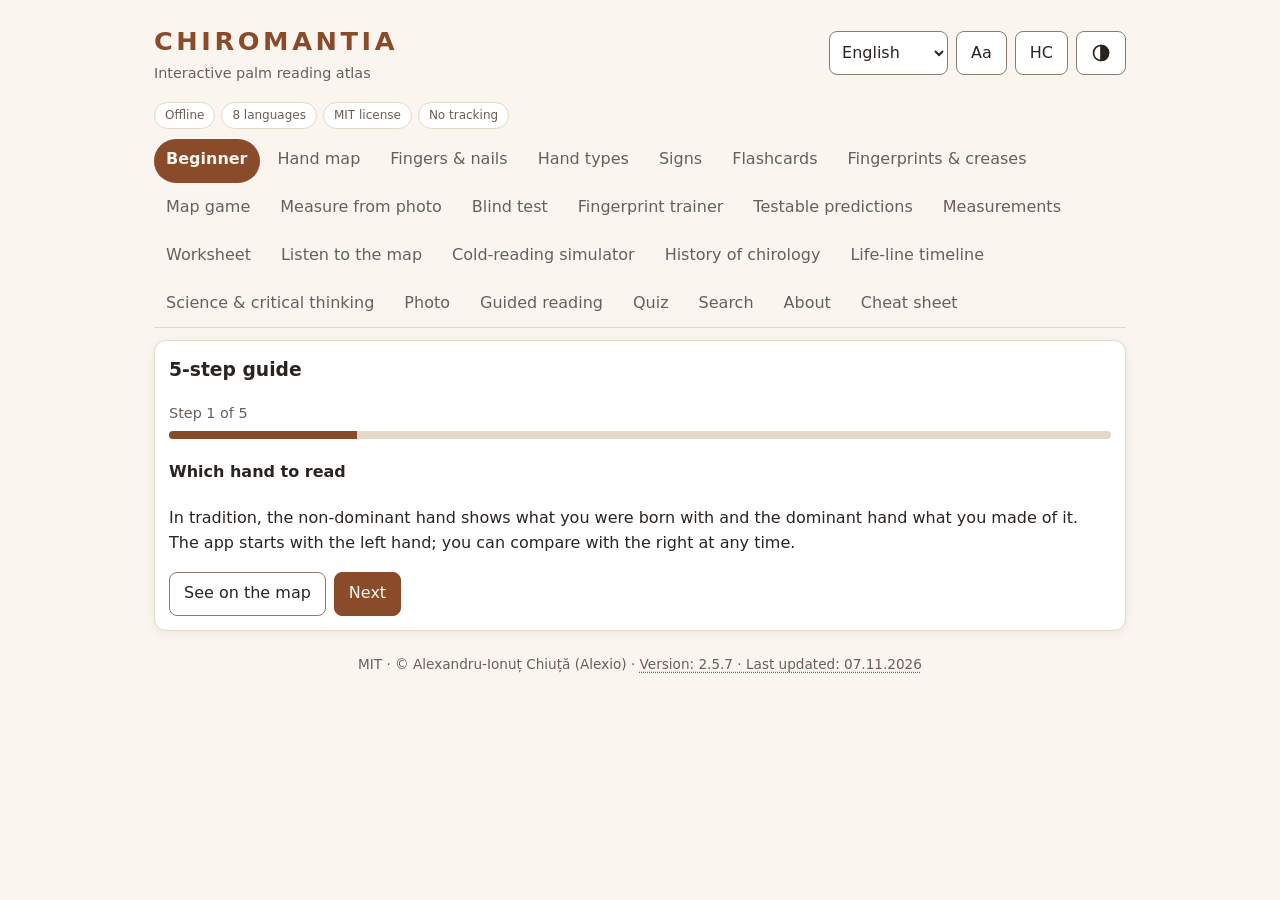
==== commit a5d8a99d: "Motor fff-texturi 1.1.2 și versiune 2.5.6 → 2.5.7 Motorul de texturi trece la 1.1.2: panourile ascun" ====
--- a/index.html
+++ b/index.html
@@ -1,5 +1,5 @@
 <!DOCTYPE html>
-<html lang="ro" data-fff-hash="68516b42278bd7d778ff13bc3eb3d76fceb9914ae1775fcfa8375663aed0625a">
+<html lang="ro" data-fff-hash="19848ddc7d518b0c593ae1b12eae64b9011a32c42d7827e13b158ccde145b24a">
 <head>
 <meta charset="utf-8">
 <!--fff:kit:start v=1 modules=core,store,dialog,exit,view,ux,label,bundle-->
@@ -2606,7 +2606,7 @@
 <script type="application/json" id="fff-i18n">{"dialog":{"ro":{"yes":"Da","cancel":"Anulează","ok":"OK","close":"Închide","dismiss":"Închide notificarea","title_confirm":"Confirmare","title_alert":"Atenție","title_prompt":"Introdu o valoare","title_show":"Text","err_required":"Completează acest câmp.","sr_info":"Informație","sr_success":"Reușit","sr_warning":"Avertisment","sr_error":"Eroare"},"en":{"yes":"Yes","cancel":"Cancel","ok":"OK","close":"Close","dismiss":"Dismiss notification","title_confirm":"Confirm","title_alert":"Notice","title_prompt":"Enter a value","title_show":"Text","err_required":"Please fill in this field.","sr_info":"Information","sr_success":"Success","sr_warning":"Warning","sr_error":"Error"},"fr":{"yes":"Oui","cancel":"Annuler","ok":"OK","close":"Fermer","dismiss":"Fermer la notification","title_confirm":"Confirmation","title_alert":"Attention","title_prompt":"Saisissez une valeur","title_show":"Texte","err_required":"Veuillez remplir ce champ.","sr_info":"Information","sr_success":"Réussite","sr_warning":"Avertissement","sr_error":"Erreur"},"it":{"yes":"Sì","cancel":"Annulla","ok":"OK","close":"Chiudi","dismiss":"Chiudi la notifica","title_confirm":"Conferma","title_alert":"Attenzione","title_prompt":"Inserisci un valore","title_show":"Testo","err_required":"Compila questo campo.","sr_info":"Informazione","sr_success":"Operazione riuscita","sr_warning":"Avviso","sr_error":"Errore"},"es":{"yes":"Sí","cancel":"Cancelar","ok":"OK","close":"Cerrar","dismiss":"Cerrar la notificación","title_confirm":"Confirmación","title_alert":"Atención","title_prompt":"Introduce un valor","title_show":"Texto","err_required":"Rellena este campo.","sr_info":"Información","sr_success":"Correcto","sr_warning":"Aviso","sr_error":"Error"},"pt":{"yes":"Sim","cancel":"Cancelar","ok":"OK","close":"Fechar","dismiss":"Fechar a notificação","title_confirm":"Confirmação","title_alert":"Atenção","title_prompt":"Introduza um valor","title_show":"Texto","err_required":"Preencha este campo.","sr_info":"Informação","sr_success":"Sucesso","sr_warning":"Aviso","sr_error":"Erro"},"hu":{"yes":"Igen","cancel":"Mégse","ok":"OK","close":"Bezárás","dismiss":"Értesítés bezárása","title_confirm":"Megerősítés","title_alert":"Figyelem","title_prompt":"Adj meg egy értéket","title_show":"Szöveg","err_required":"Töltsd ki ezt a mezőt.","sr_info":"Információ","sr_success":"Sikeres","sr_warning":"Figyelmeztetés","sr_error":"Hiba"},"de":{"yes":"Ja","cancel":"Abbrechen","ok":"OK","close":"Schließen","dismiss":"Benachrichtigung schließen","title_confirm":"Bestätigung","title_alert":"Hinweis","title_prompt":"Wert eingeben","title_show":"Text","err_required":"Bitte dieses Feld ausfüllen.","sr_info":"Information","sr_success":"Erfolg","sr_warning":"Warnung","sr_error":"Fehler"}},"exit":{"ro":{"btn":"Închide aplicația","ask":"Închizi aplicația?","yes":"Închide","no":"Rămâi"},"en":{"btn":"Close the app","ask":"Close the app?","yes":"Close","no":"Stay"},"fr":{"btn":"Fermer l'application","ask":"Fermer l'application ?","yes":"Fermer","no":"Rester"},"it":{"btn":"Chiudi l'app","ask":"Chiudere l'app?","yes":"Chiudi","no":"Resta"},"es":{"btn":"Cerrar la aplicación","ask":"¿Cerrar la aplicación?","yes":"Cerrar","no":"Quedarme"},"pt":{"btn":"Fechar a aplicação","ask":"Fechar a aplicação?","yes":"Fechar","no":"Ficar"},"de":{"btn":"App schließen","ask":"App schließen?","yes":"Schließen","no":"Bleiben"},"hu":{"btn":"Alkalmazás bezárása","ask":"Bezárod az alkalmazást?","yes":"Bezárás","no":"Maradok"}},"view":{"ro":{"bar":"Zoom și dimensiunea textului","in":"Mărește","out":"Micșorează","fit":"Zoom automat","zoom":"Zoom"},"en":{"bar":"Zoom and text size","in":"Zoom in","out":"Zoom out","fit":"Automatic zoom","zoom":"Zoom"},"fr":{"bar":"Zoom et taille du texte","in":"Agrandir","out":"Réduire","fit":"Zoom automatique","zoom":"Zoom"},"it":{"bar":"Zoom e dimensione del testo","in":"Ingrandisci","out":"Riduci","fit":"Zoom automatico","zoom":"Zoom"},"es":{"bar":"Zoom y tamaño del texto","in":"Ampliar","out":"Reducir","fit":"Zoom automático","zoom":"Zoom"},"pt":{"bar":"Zoom e tamanho do texto","in":"Ampliar","out":"Reduzir","fit":"Zoom automático","zoom":"Zoom"},"de":{"bar":"Zoom und Textgröße","in":"Vergrößern","out":"Verkleinern","fit":"Automatischer Zoom","zoom":"Zoom"},"hu":{"bar":"Nagyítás és szövegméret","in":"Nagyítás","out":"Kicsinyítés","fit":"Automatikus nagyítás","zoom":"Nagyítás"}},"ux":{"ro":{"copied":"Copiat","saved":"Salvat"},"en":{"copied":"Copied","saved":"Saved"},"fr":{"copied":"Copié","saved":"Enregistré"},"it":{"copied":"Copiato","saved":"Salvato"},"es":{"copied":"Copiado","saved":"Guardado"},"pt":{"copied":"Copiado","saved":"Guardado"},"de":{"copied":"Kopiert","saved":"Gespeichert"},"hu":{"copied":"Másolva","saved":"Mentve"}},"label":{"ro":{"title":"Transparență","open_hint":"Deschide eticheta de transparență","close":"Închide","disabled":"Funcțiile kitului sunt dezactivate pentru această aplicație: {reason}","self_mod":"Atenție: aplicația își poate salva propria copie (împreună cu datele tale). Suma SHA-256 declarată se aplică doar fișierului distribuit inițial.","net_h":"Rețea","net_none":"0 cereri externe declarate","net_list":"Gazde externe declarate sau permise de politica de securitate (CSP):","net_note":"Declarat la construirea fișierului, prin analiza codului; poți verifica și în fila Rețea a instrumentelor browserului.","net_unknown":"Informații indisponibile: fișierul nu conține descriptorul de transparență.","store_h":"Stocare locală","store_none":"Nicio cheie în localStorage.","store_sum":"{n} chei · {size}","store_key":"Cheie","store_size":"Mărime","store_more":"…și încă {n} chei","store_idb":"Aplicația folosește și IndexedDB, care nu este inclus în copia de siguranță.","store_note":"Datele rămân în acest browser; nimic nu este trimis.","perm_h":"Permisiuni și API-uri folosite","perm_none":"Nu au fost detectate API-uri sensibile.","perm_note":"Detectate static în codul sursă; pentru cele sensibile, browserul îți cere acordul.","perm_cam":"Cameră / microfon","perm_geo":"Locație","perm_rtc":"Conexiuni directe între browsere (WebRTC)","perm_share":"Partajare (Web Share)","perm_notif":"Notificări","perm_tts":"Sinteză vocală","perm_stt":"Recunoaștere vocală","perm_clip":"Clipboard","perm_sw":"Service worker (instalare / offline)","perm_idb":"IndexedDB","perm_ls":"localStorage","perm_crypto":"Criptografie (Web Crypto)","perm_webgl":"WebGL","perm_webgpu":"WebGPU","perm_worker":"Web Worker","perm_bc":"BroadcastChannel","file_h":"Fișier","file_size":"Dimensiune: {size}","file_hash":"SHA-256 declarat:","file_nohash":"Suma de control nu este declarată în acest fișier.","file_how_h":"Cum verifici","file_how":"Alege fișierul descărcat: se calculează SHA-256 după golirea câmpurilor de hash (data-fff-hash și „sha256”) și se compară cu valoarea declarată. Același calcul în terminal:","verify_btn":"Verifică un fișier descărcat…","verify_ok":"Se potrivește: fișierul este identic cu cel declarat.","verify_bad":"Nu se potrivește. Calculat: {got}","verify_err":"Fișierul nu a putut fi citit.","verify_cmd":"Comandă de verificare","bk_h":"Copie de siguranță","bk_hint":"Fișier .fff.json cu datele din localStorage ale aplicației. Varianta criptată folosește AES-GCM 256 cu cheie derivată prin PBKDF2-SHA256 ({iter} de iterații); parola nu poate fi recuperată.","bk_export":"Exportă","bk_export_enc":"Exportă criptat…","bk_import":"Importă…","bk_wipe":"Șterge datele aplicației","bk_pw":"Parolă (min. {n} caractere)","bk_pw2":"Repetă parola","bk_go":"Exportă criptat","bk_pw_file":"Parola fișierului","bk_import_go":"Importă","pw_mismatch":"Parolele nu coincid.","ok_export":"Exportat: {file} ({n} chei).","ok_export_enc":"Exportat criptat: {file} ({n} chei).","ok_import":"Importate {n} chei. Se reîncarcă pagina…","ok_wipe":"Șterse {n} chei. Se reîncarcă pagina…","nothing_to_wipe":"Nu există date de șters.","enter_pw":"Fișierul {file} este criptat: introdu parola.","cancelled":"Anulat.","kit_line":"fff-kit v{v} · module: {mods}","install":"Instalează aplicația","bk_sync":"Sincronizează între dispozitive","bk_history":"Istoric (mașina timpului)"},"en":{"title":"Transparency","open_hint":"Open the transparency label","close":"Close","disabled":"Kit features are disabled for this app: {reason}","self_mod":"Note: this app can save its own copy (together with your data). The declared SHA-256 applies only to the originally distributed file.","net_h":"Network","net_none":"0 external requests declared","net_list":"External hosts declared or allowed by the security policy (CSP):","net_note":"Declared at build time by analysing the code; you can also check the Network tab of your browser tools.","net_unknown":"Information unavailable: the file has no transparency descriptor.","store_h":"Local storage","store_none":"No keys in localStorage.","store_sum":"{n} keys · {size}","store_key":"Key","store_size":"Size","store_more":"…and {n} more keys","store_idb":"The app also uses IndexedDB, which is not included in the backup.","store_note":"Data stays in this browser; nothing is sent.","perm_h":"Permissions and APIs used","perm_none":"No sensitive APIs detected.","perm_note":"Detected statically in the source code; for sensitive ones the browser asks for your consent.","perm_cam":"Camera / microphone","perm_geo":"Location","perm_rtc":"Direct browser-to-browser connections (WebRTC)","perm_share":"Sharing (Web Share)","perm_notif":"Notifications","perm_tts":"Speech synthesis","perm_stt":"Speech recognition","perm_clip":"Clipboard","perm_sw":"Service worker (install / offline)","perm_idb":"IndexedDB","perm_ls":"localStorage","perm_crypto":"Cryptography (Web Crypto)","perm_webgl":"WebGL","perm_webgpu":"WebGPU","perm_worker":"Web Worker","perm_bc":"BroadcastChannel","file_h":"File","file_size":"Size: {size}","file_hash":"Declared SHA-256:","file_nohash":"No checksum is declared in this file.","file_how_h":"How to verify","file_how":"Choose the downloaded file: its SHA-256 is computed after blanking the hash fields (data-fff-hash and \"sha256\") and compared with the declared value. The same computation in a terminal:","verify_btn":"Verify a downloaded file…","verify_ok":"Match: the file is identical to the declared one.","verify_bad":"No match. Computed: {got}","verify_err":"The file could not be read.","verify_cmd":"Verification command","bk_h":"Backup","bk_hint":"A .fff.json file with the app's localStorage data. The encrypted variant uses AES-GCM 256 with a key derived via PBKDF2-SHA256 ({iter} iterations); the password cannot be recovered.","bk_export":"Export","bk_export_enc":"Export encrypted…","bk_import":"Import…","bk_wipe":"Delete app data","bk_pw":"Password (min. {n} characters)","bk_pw2":"Repeat password","bk_go":"Export encrypted","bk_pw_file":"File password","bk_import_go":"Import","pw_mismatch":"Passwords do not match.","ok_export":"Exported: {file} ({n} keys).","ok_export_enc":"Exported encrypted: {file} ({n} keys).","ok_import":"Imported {n} keys. Reloading the page…","ok_wipe":"Deleted {n} keys. Reloading the page…","nothing_to_wipe":"There is no data to delete.","enter_pw":"The file {file} is encrypted: enter the password.","cancelled":"Cancelled.","kit_line":"fff-kit v{v} · modules: {mods}","install":"Install the app","bk_sync":"Sync between devices","bk_history":"History (time machine)"},"fr":{"title":"Transparence","open_hint":"Ouvrir l’étiquette de transparence","close":"Fermer","disabled":"Les fonctions du kit sont désactivées pour cette application : {reason}","self_mod":"Attention : cette application peut enregistrer sa propre copie (avec vos données). Le SHA-256 déclaré ne vaut que pour le fichier distribué à l’origine.","net_h":"Réseau","net_none":"0 requête externe déclarée","net_list":"Hôtes externes déclarés ou autorisés par la politique de sécurité (CSP) :","net_note":"Déclaré à la construction par analyse du code ; vous pouvez aussi vérifier dans l’onglet Réseau des outils du navigateur.","net_unknown":"Informations indisponibles : le fichier ne contient pas de descripteur de transparence.","store_h":"Stockage local","store_none":"Aucune clé dans localStorage.","store_sum":"{n} clés · {size}","store_key":"Clé","store_size":"Taille","store_more":"…et {n} clés de plus","store_idb":"L’application utilise aussi IndexedDB, non inclus dans la sauvegarde.","store_note":"Les données restent dans ce navigateur ; rien n’est envoyé.","perm_h":"Autorisations et API utilisées","perm_none":"Aucune API sensible détectée.","perm_note":"Détectées statiquement dans le code source ; pour les API sensibles, le navigateur demande votre accord.","perm_cam":"Caméra / microphone","perm_geo":"Localisation","perm_rtc":"Connexions directes entre navigateurs (WebRTC)","perm_share":"Partage (Web Share)","perm_notif":"Notifications","perm_tts":"Synthèse vocale","perm_stt":"Reconnaissance vocale","perm_clip":"Presse-papiers","perm_sw":"Service worker (installation / hors ligne)","perm_idb":"IndexedDB","perm_ls":"localStorage","perm_crypto":"Cryptographie (Web Crypto)","perm_webgl":"WebGL","perm_webgpu":"WebGPU","perm_worker":"Web Worker","perm_bc":"BroadcastChannel","file_h":"Fichier","file_size":"Taille : {size}","file_hash":"SHA-256 déclaré :","file_nohash":"Aucune somme de contrôle n’est déclarée dans ce fichier.","file_how_h":"Comment vérifier","file_how":"Choisissez le fichier téléchargé : son SHA-256 est calculé après avoir vidé les champs de hachage (data-fff-hash et « sha256 ») puis comparé à la valeur déclarée. Même calcul dans un terminal :","verify_btn":"Vérifier un fichier téléchargé…","verify_ok":"Concordance : le fichier est identique à celui déclaré.","verify_bad":"Pas de concordance. Calculé : {got}","verify_err":"Le fichier n’a pas pu être lu.","verify_cmd":"Commande de vérification","bk_h":"Sauvegarde","bk_hint":"Un fichier .fff.json avec les données localStorage de l’application. La variante chiffrée utilise AES-GCM 256 avec une clé dérivée par PBKDF2-SHA256 ({iter} itérations) ; le mot de passe est irrécupérable.","bk_export":"Exporter","bk_export_enc":"Exporter chiffré…","bk_import":"Importer…","bk_wipe":"Supprimer les données de l’application","bk_pw":"Mot de passe (min. {n} caractères)","bk_pw2":"Répéter le mot de passe","bk_go":"Exporter chiffré","bk_pw_file":"Mot de passe du fichier","bk_import_go":"Importer","pw_mismatch":"Les mots de passe ne correspondent pas.","ok_export":"Exporté : {file} ({n} clés).","ok_export_enc":"Exporté chiffré : {file} ({n} clés).","ok_import":"{n} clés importées. Rechargement de la page…","ok_wipe":"{n} clés supprimées. Rechargement de la page…","nothing_to_wipe":"Aucune donnée à supprimer.","enter_pw":"Le fichier {file} est chiffré : saisissez le mot de passe.","cancelled":"Annulé.","kit_line":"fff-kit v{v} · modules : {mods}","install":"Installer l’application","bk_sync":"Synchroniser entre appareils","bk_history":"Historique (machine à remonter le temps)"},"it":{"title":"Trasparenza","open_hint":"Apri l’etichetta di trasparenza","close":"Chiudi","disabled":"Le funzioni del kit sono disattivate per questa app: {reason}","self_mod":"Attenzione: questa app può salvare una propria copia (insieme ai tuoi dati). Lo SHA-256 dichiarato vale solo per il file distribuito in origine.","net_h":"Rete","net_none":"0 richieste esterne dichiarate","net_list":"Host esterni dichiarati o consentiti dalla politica di sicurezza (CSP):","net_note":"Dichiarato in fase di costruzione tramite analisi del codice; puoi controllare anche nella scheda Rete degli strumenti del browser.","net_unknown":"Informazioni non disponibili: il file non contiene il descrittore di trasparenza.","store_h":"Archiviazione locale","store_none":"Nessuna chiave in localStorage.","store_sum":"{n} chiavi · {size}","store_key":"Chiave","store_size":"Dimensione","store_more":"…e altre {n} chiavi","store_idb":"L’app usa anche IndexedDB, non incluso nel backup.","store_note":"I dati restano in questo browser; non viene inviato nulla.","perm_h":"Permessi e API usati","perm_none":"Nessuna API sensibile rilevata.","perm_note":"Rilevate in modo statico nel codice sorgente; per quelle sensibili il browser chiede il tuo consenso.","perm_cam":"Fotocamera / microfono","perm_geo":"Posizione","perm_rtc":"Connessioni dirette tra browser (WebRTC)","perm_share":"Condivisione (Web Share)","perm_notif":"Notifiche","perm_tts":"Sintesi vocale","perm_stt":"Riconoscimento vocale","perm_clip":"Appunti","perm_sw":"Service worker (installazione / offline)","perm_idb":"IndexedDB","perm_ls":"localStorage","perm_crypto":"Crittografia (Web Crypto)","perm_webgl":"WebGL","perm_webgpu":"WebGPU","perm_worker":"Web Worker","perm_bc":"BroadcastChannel","file_h":"File","file_size":"Dimensione: {size}","file_hash":"SHA-256 dichiarato:","file_nohash":"In questo file non è dichiarata alcuna somma di controllo.","file_how_h":"Come verificare","file_how":"Scegli il file scaricato: ne viene calcolato lo SHA-256 dopo aver svuotato i campi hash (data-fff-hash e «sha256») e confrontato con il valore dichiarato. Lo stesso calcolo da terminale:","verify_btn":"Verifica un file scaricato…","verify_ok":"Corrisponde: il file è identico a quello dichiarato.","verify_bad":"Non corrisponde. Calcolato: {got}","verify_err":"Impossibile leggere il file.","verify_cmd":"Comando di verifica","bk_h":"Copia di sicurezza","bk_hint":"Un file .fff.json con i dati localStorage dell’app. La variante cifrata usa AES-GCM 256 con chiave derivata tramite PBKDF2-SHA256 ({iter} iterazioni); la password non è recuperabile.","bk_export":"Esporta","bk_export_enc":"Esporta cifrato…","bk_import":"Importa…","bk_wipe":"Elimina i dati dell’app","bk_pw":"Password (min. {n} caratteri)","bk_pw2":"Ripeti la password","bk_go":"Esporta cifrato","bk_pw_file":"Password del file","bk_import_go":"Importa","pw_mismatch":"Le password non coincidono.","ok_export":"Esportato: {file} ({n} chiavi).","ok_export_enc":"Esportato cifrato: {file} ({n} chiavi).","ok_import":"Importate {n} chiavi. Ricarico la pagina…","ok_wipe":"Eliminate {n} chiavi. Ricarico la pagina…","nothing_to_wipe":"Non ci sono dati da eliminare.","enter_pw":"Il file {file} è cifrato: inserisci la password.","cancelled":"Annullato.","kit_line":"fff-kit v{v} · moduli: {mods}","install":"Installa l’app","bk_sync":"Sincronizza tra dispositivi","bk_history":"Cronologia (macchina del tempo)"},"es":{"title":"Transparencia","open_hint":"Abrir la etiqueta de transparencia","close":"Cerrar","disabled":"Las funciones del kit están desactivadas para esta aplicación: {reason}","self_mod":"Atención: esta aplicación puede guardar su propia copia (junto con tus datos). El SHA-256 declarado solo vale para el archivo distribuido originalmente.","net_h":"Red","net_none":"0 solicitudes externas declaradas","net_list":"Hosts externos declarados o permitidos por la política de seguridad (CSP):","net_note":"Declarado al construir el archivo mediante análisis del código; también puedes comprobarlo en la pestaña Red de las herramientas del navegador.","net_unknown":"Información no disponible: el archivo no contiene el descriptor de transparencia.","store_h":"Almacenamiento local","store_none":"Ninguna clave en localStorage.","store_sum":"{n} claves · {size}","store_key":"Clave","store_size":"Tamaño","store_more":"…y {n} claves más","store_idb":"La aplicación también usa IndexedDB, que no se incluye en la copia de seguridad.","store_note":"Los datos permanecen en este navegador; no se envía nada.","perm_h":"Permisos y API usadas","perm_none":"No se detectaron API sensibles.","perm_note":"Detectadas de forma estática en el código fuente; para las sensibles, el navegador pide tu consentimiento.","perm_cam":"Cámara / micrófono","perm_geo":"Ubicación","perm_rtc":"Conexiones directas entre navegadores (WebRTC)","perm_share":"Compartir (Web Share)","perm_notif":"Notificaciones","perm_tts":"Síntesis de voz","perm_stt":"Reconocimiento de voz","perm_clip":"Portapapeles","perm_sw":"Service worker (instalación / sin conexión)","perm_idb":"IndexedDB","perm_ls":"localStorage","perm_crypto":"Criptografía (Web Crypto)","perm_webgl":"WebGL","perm_webgpu":"WebGPU","perm_worker":"Web Worker","perm_bc":"BroadcastChannel","file_h":"Archivo","file_size":"Tamaño: {size}","file_hash":"SHA-256 declarado:","file_nohash":"Este archivo no declara ninguna suma de verificación.","file_how_h":"Cómo verificar","file_how":"Elige el archivo descargado: se calcula su SHA-256 tras vaciar los campos de hash (data-fff-hash y «sha256») y se compara con el valor declarado. El mismo cálculo en una terminal:","verify_btn":"Verificar un archivo descargado…","verify_ok":"Coincide: el archivo es idéntico al declarado.","verify_bad":"No coincide. Calculado: {got}","verify_err":"No se pudo leer el archivo.","verify_cmd":"Comando de verificación","bk_h":"Copia de seguridad","bk_hint":"Un archivo .fff.json con los datos de localStorage de la aplicación. La variante cifrada usa AES-GCM 256 con clave derivada mediante PBKDF2-SHA256 ({iter} iteraciones); la contraseña no se puede recuperar.","bk_export":"Exportar","bk_export_enc":"Exportar cifrado…","bk_import":"Importar…","bk_wipe":"Borrar los datos de la aplicación","bk_pw":"Contraseña (mín. {n} caracteres)","bk_pw2":"Repite la contraseña","bk_go":"Exportar cifrado","bk_pw_file":"Contraseña del archivo","bk_import_go":"Importar","pw_mismatch":"Las contraseñas no coinciden.","ok_export":"Exportado: {file} ({n} claves).","ok_export_enc":"Exportado cifrado: {file} ({n} claves).","ok_import":"{n} claves importadas. Recargando la página…","ok_wipe":"{n} claves borradas. Recargando la página…","nothing_to_wipe":"No hay datos que borrar.","enter_pw":"El archivo {file} está cifrado: introduce la contraseña.","cancelled":"Cancelado.","kit_line":"fff-kit v{v} · módulos: {mods}","install":"Instalar la aplicación","bk_sync":"Sincronizar entre dispositivos","bk_history":"Historial (máquina del tiempo)"},"pt":{"title":"Transparência","open_hint":"Abrir a etiqueta de transparência","close":"Fechar","disabled":"As funções do kit estão desativadas para esta aplicação: {reason}","self_mod":"Atenção: esta aplicação pode guardar a sua própria cópia (juntamente com os seus dados). O SHA-256 declarado aplica-se apenas ao ficheiro distribuído originalmente.","net_h":"Rede","net_none":"0 pedidos externos declarados","net_list":"Anfitriões externos declarados ou permitidos pela política de segurança (CSP):","net_note":"Declarado na construção do ficheiro, por análise do código; pode também verificar no separador Rede das ferramentas do navegador.","net_unknown":"Informação indisponível: o ficheiro não contém o descritor de transparência.","store_h":"Armazenamento local","store_none":"Nenhuma chave em localStorage.","store_sum":"{n} chaves · {size}","store_key":"Chave","store_size":"Tamanho","store_more":"…e mais {n} chaves","store_idb":"A aplicação usa também IndexedDB, que não está incluído na cópia de segurança.","store_note":"Os dados ficam neste navegador; nada é enviado.","perm_h":"Permissões e APIs usadas","perm_none":"Não foram detetadas APIs sensíveis.","perm_note":"Detetadas de forma estática no código-fonte; para as sensíveis, o navegador pede o seu consentimento.","perm_cam":"Câmara / microfone","perm_geo":"Localização","perm_rtc":"Ligações diretas entre navegadores (WebRTC)","perm_share":"Partilha (Web Share)","perm_notif":"Notificações","perm_tts":"Síntese de voz","perm_stt":"Reconhecimento de voz","perm_clip":"Área de transferência","perm_sw":"Service worker (instalação / offline)","perm_idb":"IndexedDB","perm_ls":"localStorage","perm_crypto":"Criptografia (Web Crypto)","perm_webgl":"WebGL","perm_webgpu":"WebGPU","perm_worker":"Web Worker","perm_bc":"BroadcastChannel","file_h":"Ficheiro","file_size":"Tamanho: {size}","file_hash":"SHA-256 declarado:","file_nohash":"Este ficheiro não declara nenhuma soma de verificação.","file_how_h":"Como verificar","file_how":"Escolha o ficheiro descarregado: o seu SHA-256 é calculado após esvaziar os campos de hash (data-fff-hash e «sha256») e comparado com o valor declarado. O mesmo cálculo num terminal:","verify_btn":"Verificar um ficheiro descarregado…","verify_ok":"Coincide: o ficheiro é idêntico ao declarado.","verify_bad":"Não coincide. Calculado: {got}","verify_err":"Não foi possível ler o ficheiro.","verify_cmd":"Comando de verificação","bk_h":"Cópia de segurança","bk_hint":"Um ficheiro .fff.json com os dados de localStorage da aplicação. A variante cifrada usa AES-GCM 256 com chave derivada por PBKDF2-SHA256 ({iter} iterações); a palavra-passe não pode ser recuperada.","bk_export":"Exportar","bk_export_enc":"Exportar cifrado…","bk_import":"Importar…","bk_wipe":"Apagar os dados da aplicação","bk_pw":"Palavra-passe (mín. {n} caracteres)","bk_pw2":"Repita a palavra-passe","bk_go":"Exportar cifrado","bk_pw_file":"Palavra-passe do ficheiro","bk_import_go":"Importar","pw_mismatch":"As palavras-passe não coincidem.","ok_export":"Exportado: {file} ({n} chaves).","ok_export_enc":"Exportado cifrado: {file} ({n} chaves).","ok_import":"{n} chaves importadas. A recarregar a página…","ok_wipe":"{n} chaves apagadas. A recarregar a página…","nothing_to_wipe":"Não há dados para apagar.","enter_pw":"O ficheiro {file} está cifrado: introduza a palavra-passe.","cancelled":"Cancelado.","kit_line":"fff-kit v{v} · módulos: {mods}","install":"Instalar a aplicação","bk_sync":"Sincronizar entre dispositivos","bk_history":"Histórico (máquina do tempo)"},"hu":{"title":"Átláthatóság","open_hint":"Az átláthatósági címke megnyitása","close":"Bezárás","disabled":"A kit funkciói ki vannak kapcsolva ennél az alkalmazásnál: {reason}","self_mod":"Figyelem: ez az alkalmazás képes saját másolatot menteni (az adataiddal együtt). A megadott SHA-256 csak az eredetileg terjesztett fájlra érvényes.","net_h":"Hálózat","net_none":"0 külső kérés megadva","net_list":"A biztonsági irányelv (CSP) által megadott vagy engedélyezett külső gazdák:","net_note":"Az összeállításkor a kód elemzésével megadva; a böngésző eszközeinek Hálózat lapján is ellenőrizheted.","net_unknown":"Az információ nem érhető el: a fájl nem tartalmaz átláthatósági leírót.","store_h":"Helyi tárolás","store_none":"Nincs kulcs a localStorage-ban.","store_sum":"{n} kulcs · {size}","store_key":"Kulcs","store_size":"Méret","store_more":"…és még {n} kulcs","store_idb":"Az alkalmazás IndexedDB-t is használ, amely nem része a biztonsági mentésnek.","store_note":"Az adatok ebben a böngészőben maradnak; semmi sem kerül elküldésre.","perm_h":"Használt engedélyek és API-k","perm_none":"Nem található érzékeny API.","perm_note":"Statikusan, a forráskódban észlelve; az érzékenyeknél a böngésző a hozzájárulásodat kéri.","perm_cam":"Kamera / mikrofon","perm_geo":"Helyadat","perm_rtc":"Közvetlen böngésző–böngésző kapcsolatok (WebRTC)","perm_share":"Megosztás (Web Share)","perm_notif":"Értesítések","perm_tts":"Beszédszintézis","perm_stt":"Beszédfelismerés","perm_clip":"Vágólap","perm_sw":"Service worker (telepítés / offline)","perm_idb":"IndexedDB","perm_ls":"localStorage","perm_crypto":"Kriptográfia (Web Crypto)","perm_webgl":"WebGL","perm_webgpu":"WebGPU","perm_worker":"Web Worker","perm_bc":"BroadcastChannel","file_h":"Fájl","file_size":"Méret: {size}","file_hash":"Megadott SHA-256:","file_nohash":"Ebben a fájlban nincs megadva ellenőrző összeg.","file_how_h":"Hogyan ellenőrizd","file_how":"Válaszd ki a letöltött fájlt: a program kiszámolja az SHA-256 értéket a hash mezők (data-fff-hash és „sha256”) kiürítése után, és összeveti a megadottal. Ugyanez terminálban:","verify_btn":"Letöltött fájl ellenőrzése…","verify_ok":"Egyezik: a fájl megegyezik a megadottal.","verify_bad":"Nem egyezik. Számított: {got}","verify_err":"A fájlt nem sikerült beolvasni.","verify_cmd":"Ellenőrző parancs","bk_h":"Biztonsági mentés","bk_hint":"Egy .fff.json fájl az alkalmazás localStorage-adataival. A titkosított változat AES-GCM 256-ot használ, PBKDF2-SHA256-tal ({iter} iteráció) származtatott kulccsal; a jelszó nem állítható vissza.","bk_export":"Exportálás","bk_export_enc":"Titkosított exportálás…","bk_import":"Importálás…","bk_wipe":"Az alkalmazás adatainak törlése","bk_pw":"Jelszó (legalább {n} karakter)","bk_pw2":"Jelszó újra","bk_go":"Titkosított exportálás","bk_pw_file":"A fájl jelszava","bk_import_go":"Importálás","pw_mismatch":"A jelszavak nem egyeznek.","ok_export":"Exportálva: {file} ({n} kulcs).","ok_export_enc":"Titkosítva exportálva: {file} ({n} kulcs).","ok_import":"{n} kulcs importálva. Az oldal újratöltése…","ok_wipe":"{n} kulcs törölve. Az oldal újratöltése…","nothing_to_wipe":"Nincs törölhető adat.","enter_pw":"A(z) {file} fájl titkosított: add meg a jelszót.","cancelled":"Megszakítva.","kit_line":"fff-kit v{v} · modulok: {mods}","install":"Alkalmazás telepítése","bk_sync":"Szinkronizálás eszközök között","bk_history":"Előzmények (időgép)"},"de":{"title":"Transparenz","open_hint":"Transparenz-Etikett öffnen","close":"Schließen","disabled":"Die Kit-Funktionen sind für diese App deaktiviert: {reason}","self_mod":"Hinweis: Diese App kann eine eigene Kopie speichern (samt deiner Daten). Der angegebene SHA-256 gilt nur für die ursprünglich verteilte Datei.","net_h":"Netzwerk","net_none":"0 externe Anfragen angegeben","net_list":"Externe Hosts, die angegeben oder von der Sicherheitsrichtlinie (CSP) erlaubt sind:","net_note":"Beim Erstellen per Code-Analyse angegeben; du kannst es auch im Netzwerk-Tab der Browser-Werkzeuge prüfen.","net_unknown":"Informationen nicht verfügbar: Die Datei enthält keinen Transparenz-Deskriptor.","store_h":"Lokaler Speicher","store_none":"Keine Schlüssel in localStorage.","store_sum":"{n} Schlüssel · {size}","store_key":"Schlüssel","store_size":"Größe","store_more":"…und {n} weitere Schlüssel","store_idb":"Die App nutzt auch IndexedDB, das nicht in der Sicherung enthalten ist.","store_note":"Die Daten bleiben in diesem Browser; nichts wird gesendet.","perm_h":"Verwendete Berechtigungen und APIs","perm_none":"Keine sensiblen APIs erkannt.","perm_note":"Statisch im Quelltext erkannt; bei sensiblen fragt der Browser nach deiner Zustimmung.","perm_cam":"Kamera / Mikrofon","perm_geo":"Standort","perm_rtc":"Direkte Browser-zu-Browser-Verbindungen (WebRTC)","perm_share":"Teilen (Web Share)","perm_notif":"Benachrichtigungen","perm_tts":"Sprachsynthese","perm_stt":"Spracherkennung","perm_clip":"Zwischenablage","perm_sw":"Service Worker (Installation / offline)","perm_idb":"IndexedDB","perm_ls":"localStorage","perm_crypto":"Kryptografie (Web Crypto)","perm_webgl":"WebGL","perm_webgpu":"WebGPU","perm_worker":"Web Worker","perm_bc":"BroadcastChannel","file_h":"Datei","file_size":"Größe: {size}","file_hash":"Angegebener SHA-256:","file_nohash":"In dieser Datei ist keine Prüfsumme angegeben.","file_how_h":"So prüfst du","file_how":"Wähle die heruntergeladene Datei: Ihr SHA-256 wird nach dem Leeren der Hash-Felder (data-fff-hash und „sha256“) berechnet und mit dem angegebenen Wert verglichen. Dieselbe Berechnung im Terminal:","verify_btn":"Heruntergeladene Datei prüfen…","verify_ok":"Übereinstimmung: Die Datei ist identisch mit der angegebenen.","verify_bad":"Keine Übereinstimmung. Berechnet: {got}","verify_err":"Die Datei konnte nicht gelesen werden.","verify_cmd":"Prüfbefehl","bk_h":"Sicherung","bk_hint":"Eine .fff.json-Datei mit den localStorage-Daten der App. Die verschlüsselte Variante nutzt AES-GCM 256 mit einem per PBKDF2-SHA256 ({iter} Iterationen) abgeleiteten Schlüssel; das Passwort ist nicht wiederherstellbar.","bk_export":"Exportieren","bk_export_enc":"Verschlüsselt exportieren…","bk_import":"Importieren…","bk_wipe":"App-Daten löschen","bk_pw":"Passwort (mind. {n} Zeichen)","bk_pw2":"Passwort wiederholen","bk_go":"Verschlüsselt exportieren","bk_pw_file":"Passwort der Datei","bk_import_go":"Importieren","pw_mismatch":"Die Passwörter stimmen nicht überein.","ok_export":"Exportiert: {file} ({n} Schlüssel).","ok_export_enc":"Verschlüsselt exportiert: {file} ({n} Schlüssel).","ok_import":"{n} Schlüssel importiert. Seite wird neu geladen…","ok_wipe":"{n} Schlüssel gelöscht. Seite wird neu geladen…","nothing_to_wipe":"Keine Daten zum Löschen vorhanden.","enter_pw":"Die Datei {file} ist verschlüsselt: Passwort eingeben.","cancelled":"Abgebrochen.","kit_line":"fff-kit v{v} · Module: {mods}","install":"App installieren","bk_sync":"Zwischen Geräten synchronisieren","bk_history":"Verlauf (Zeitmaschine)"}},"bundle":{"ro":{"err_format":"Fișierul nu este o copie de siguranță fff validă.","err_schema":"Schema {v} nu este acceptată (se așteaptă 1).","err_app":"Copia aparține aplicației „{got}”, nu „{want}”.","err_password_required":"Fișierul {file} este criptat: este necesară parola.","err_bad_password":"Parolă greșită sau fișier alterat.","err_pw_short":"Parola trebuie să aibă cel puțin {n} caractere.","err_nocrypto":"Browserul nu oferă Web Crypto (necesită https sau fișier local).","err_read":"Fișierul nu a putut fi citit.","err_too_big":"Fișierul este prea mare.","err_quota":"Spațiul de stocare este plin; nu s-a modificat nimic.","err_key":"Cheie nepermisă în fișier: {k}","yes":"Da","no":"Anulează","wipe_yes":"Șterge","confirm_import":"Imporți {n} chei în „{app}” (versiunea {ver}, exportat la {date})? Valorile existente cu aceleași chei vor fi înlocuite.","confirm_wipe":"Ștergi {n} chei ale acestei aplicații din acest browser? Acțiunea nu poate fi anulată.","err_iter":"Numărul de iterații din fișier este invalid (trebuie să fie un număr întreg între {min} și {max}).","import_keys":"Chei: {list}","import_unknown":"Atenție: {n} chei nu sunt declarate de această aplicație: {list}. Continuă doar dacă ai încredere în fișier.","sens_msg":"Exportul conține date sensibile necriptate (chei: {list}). Îl criptezi cu o parolă? (recomandat)","sens_enc":"Criptează (recomandat)","sens_plain":"Exportă necriptat","pw_prompt":"Alege o parolă pentru fișier (min. {n} caractere). Nu poate fi recuperată dacă o uiți.","pw_label":"Parolă (min. {n} caractere)","pw_label2":"Repetă parola","pw_go":"Exportă criptat","pw_mismatch":"Parolele nu coincid.","pw_weak":"Tărie: slabă","pw_fair":"Tărie: acceptabilă","pw_strong":"Tărie: bună"},"en":{"err_format":"The file is not a valid fff backup.","err_schema":"Schema {v} is not supported (expected 1).","err_app":"This backup belongs to the app \"{got}\", not \"{want}\".","err_password_required":"The file {file} is encrypted: a password is required.","err_bad_password":"Wrong password or altered file.","err_pw_short":"The password must have at least {n} characters.","err_nocrypto":"This browser does not offer Web Crypto (requires https or a local file).","err_read":"The file could not be read.","err_too_big":"The file is too large.","err_quota":"Storage is full; nothing was changed.","err_key":"Key not allowed in file: {k}","yes":"Yes","no":"Cancel","wipe_yes":"Delete","confirm_import":"Import {n} keys into \"{app}\" (version {ver}, exported {date})? Existing values with the same keys will be replaced.","confirm_wipe":"Delete {n} keys of this app from this browser? This cannot be undone.","err_iter":"The number of iterations in the file is invalid (it must be a whole number between {min} and {max}).","import_keys":"Keys: {list}","import_unknown":"Warning: {n} keys are not declared by this app: {list}. Continue only if you trust the file.","sens_msg":"The export contains unencrypted sensitive data (keys: {list}). Encrypt it with a password? (recommended)","sens_enc":"Encrypt (recommended)","sens_plain":"Export unencrypted","pw_prompt":"Choose a password for the file (min. {n} characters). It cannot be recovered if you forget it.","pw_label":"Password (min. {n} characters)","pw_label2":"Repeat password","pw_go":"Export encrypted","pw_mismatch":"Passwords do not match.","pw_weak":"Strength: weak","pw_fair":"Strength: fair","pw_strong":"Strength: good"},"fr":{"err_format":"Le fichier n’est pas une sauvegarde fff valide.","err_schema":"Le schéma {v} n’est pas pris en charge (attendu : 1).","err_app":"Cette sauvegarde appartient à l’application « {got} », pas à « {want} ».","err_password_required":"Le fichier {file} est chiffré : un mot de passe est requis.","err_bad_password":"Mot de passe erroné ou fichier altéré.","err_pw_short":"Le mot de passe doit comporter au moins {n} caractères.","err_nocrypto":"Ce navigateur n’offre pas Web Crypto (https ou fichier local requis).","err_read":"Le fichier n’a pas pu être lu.","err_too_big":"Le fichier est trop volumineux.","err_quota":"Le stockage est plein ; rien n’a été modifié.","err_key":"Clé non autorisée dans le fichier : {k}","yes":"Oui","no":"Annuler","wipe_yes":"Supprimer","confirm_import":"Importer {n} clés dans « {app} » (version {ver}, exporté le {date}) ? Les valeurs existantes ayant les mêmes clés seront remplacées.","confirm_wipe":"Supprimer {n} clés de cette application dans ce navigateur ? Cette action est irréversible.","err_iter":"Le nombre d’itérations du fichier est invalide (il doit être un entier compris entre {min} et {max}).","import_keys":"Clés : {list}","import_unknown":"Attention : {n} clés ne sont pas déclarées par cette application : {list}. Ne continuez que si vous faites confiance au fichier.","sens_msg":"L’export contient des données sensibles non chiffrées (clés : {list}). Le chiffrer avec un mot de passe ? (recommandé)","sens_enc":"Chiffrer (recommandé)","sens_plain":"Exporter sans chiffrement","pw_prompt":"Choisissez un mot de passe pour le fichier (min. {n} caractères). Il est irrécupérable si vous l’oubliez.","pw_label":"Mot de passe (min. {n} caractères)","pw_label2":"Répéter le mot de passe","pw_go":"Exporter chiffré","pw_mismatch":"Les mots de passe ne correspondent pas.","pw_weak":"Robustesse : faible","pw_fair":"Robustesse : correcte","pw_strong":"Robustesse : bonne"},"it":{"err_format":"Il file non è un backup fff valido.","err_schema":"Lo schema {v} non è supportato (atteso: 1).","err_app":"Questo backup appartiene all’app «{got}», non a «{want}».","err_password_required":"Il file {file} è cifrato: serve la password.","err_bad_password":"Password errata o file alterato.","err_pw_short":"La password deve avere almeno {n} caratteri.","err_nocrypto":"Questo browser non offre Web Crypto (serve https o un file locale).","err_read":"Impossibile leggere il file.","err_too_big":"Il file è troppo grande.","err_quota":"Archivio pieno; non è stato modificato nulla.","err_key":"Chiave non consentita nel file: {k}","yes":"Sì","no":"Annulla","wipe_yes":"Elimina","confirm_import":"Importare {n} chiavi in «{app}» (versione {ver}, esportato il {date})? I valori esistenti con le stesse chiavi verranno sostituiti.","confirm_wipe":"Eliminare {n} chiavi di questa app da questo browser? L’azione non è annullabile.","err_iter":"Il numero di iterazioni nel file non è valido (deve essere un intero compreso tra {min} e {max}).","import_keys":"Chiavi: {list}","import_unknown":"Attenzione: {n} chiavi non sono dichiarate da questa app: {list}. Continua solo se ti fidi del file.","sens_msg":"L’esportazione contiene dati sensibili non cifrati (chiavi: {list}). Cifrarla con una password? (consigliato)","sens_enc":"Cifra (consigliato)","sens_plain":"Esporta senza cifratura","pw_prompt":"Scegli una password per il file (min. {n} caratteri). Non è recuperabile se la dimentichi.","pw_label":"Password (min. {n} caratteri)","pw_label2":"Ripeti la password","pw_go":"Esporta cifrato","pw_mismatch":"Le password non coincidono.","pw_weak":"Robustezza: debole","pw_fair":"Robustezza: discreta","pw_strong":"Robustezza: buona"},"es":{"err_format":"El archivo no es una copia de seguridad fff válida.","err_schema":"El esquema {v} no es compatible (se espera 1).","err_app":"Esta copia pertenece a la aplicación «{got}», no a «{want}».","err_password_required":"El archivo {file} está cifrado: se necesita la contraseña.","err_bad_password":"Contraseña incorrecta o archivo alterado.","err_pw_short":"La contraseña debe tener al menos {n} caracteres.","err_nocrypto":"Este navegador no ofrece Web Crypto (requiere https o un archivo local).","err_read":"No se pudo leer el archivo.","err_too_big":"El archivo es demasiado grande.","err_quota":"El almacenamiento está lleno; no se modificó nada.","err_key":"Clave no permitida en el archivo: {k}","yes":"Sí","no":"Cancelar","wipe_yes":"Borrar","confirm_import":"¿Importar {n} claves en «{app}» (versión {ver}, exportado el {date})? Los valores existentes con las mismas claves se sustituirán.","confirm_wipe":"¿Borrar {n} claves de esta aplicación en este navegador? No se puede deshacer.","err_iter":"El número de iteraciones del archivo no es válido (debe ser un entero entre {min} y {max}).","import_keys":"Claves: {list}","import_unknown":"Atención: {n} claves no están declaradas por esta aplicación: {list}. Continúa solo si confías en el archivo.","sens_msg":"La exportación contiene datos sensibles sin cifrar (claves: {list}). ¿Cifrarla con una contraseña? (recomendado)","sens_enc":"Cifrar (recomendado)","sens_plain":"Exportar sin cifrar","pw_prompt":"Elige una contraseña para el archivo (mín. {n} caracteres). No se puede recuperar si la olvidas.","pw_label":"Contraseña (mín. {n} caracteres)","pw_label2":"Repite la contraseña","pw_go":"Exportar cifrado","pw_mismatch":"Las contraseñas no coinciden.","pw_weak":"Seguridad: débil","pw_fair":"Seguridad: aceptable","pw_strong":"Seguridad: buena"},"pt":{"err_format":"O ficheiro não é uma cópia de segurança fff válida.","err_schema":"O esquema {v} não é suportado (esperado: 1).","err_app":"Esta cópia pertence à aplicação «{got}», não a «{want}».","err_password_required":"O ficheiro {file} está cifrado: é necessária a palavra-passe.","err_bad_password":"Palavra-passe errada ou ficheiro alterado.","err_pw_short":"A palavra-passe deve ter pelo menos {n} caracteres.","err_nocrypto":"Este navegador não oferece Web Crypto (requer https ou ficheiro local).","err_read":"Não foi possível ler o ficheiro.","err_too_big":"O ficheiro é demasiado grande.","err_quota":"O armazenamento está cheio; nada foi alterado.","err_key":"Chave não permitida no ficheiro: {k}","yes":"Sim","no":"Cancelar","wipe_yes":"Apagar","confirm_import":"Importar {n} chaves para «{app}» (versão {ver}, exportado em {date})? Os valores existentes com as mesmas chaves serão substituídos.","confirm_wipe":"Apagar {n} chaves desta aplicação neste navegador? Não é possível anular.","err_iter":"O número de iterações do ficheiro é inválido (deve ser um inteiro entre {min} e {max}).","import_keys":"Chaves: {list}","import_unknown":"Atenção: {n} chaves não são declaradas por esta aplicação: {list}. Continue apenas se confiar no ficheiro.","sens_msg":"A exportação contém dados sensíveis não cifrados (chaves: {list}). Cifrá-la com uma palavra-passe? (recomendado)","sens_enc":"Cifrar (recomendado)","sens_plain":"Exportar sem cifrar","pw_prompt":"Escolha uma palavra-passe para o ficheiro (mín. {n} caracteres). Não é recuperável se a esquecer.","pw_label":"Palavra-passe (mín. {n} caracteres)","pw_label2":"Repita a palavra-passe","pw_go":"Exportar cifrado","pw_mismatch":"As palavras-passe não coincidem.","pw_weak":"Robustez: fraca","pw_fair":"Robustez: razoável","pw_strong":"Robustez: boa"},"hu":{"err_format":"A fájl nem érvényes fff biztonsági mentés.","err_schema":"A(z) {v} séma nem támogatott (várt: 1).","err_app":"Ez a mentés a(z) „{got}” alkalmazáshoz tartozik, nem a(z) „{want}” alkalmazáshoz.","err_password_required":"A(z) {file} fájl titkosított: jelszó szükséges.","err_bad_password":"Hibás jelszó vagy módosított fájl.","err_pw_short":"A jelszónak legalább {n} karakter hosszúnak kell lennie.","err_nocrypto":"Ez a böngésző nem kínál Web Crypto-t (https vagy helyi fájl szükséges).","err_read":"A fájlt nem sikerült beolvasni.","err_too_big":"A fájl túl nagy.","err_quota":"A tárhely megtelt; semmi sem változott.","err_key":"Nem engedélyezett kulcs a fájlban: {k}","yes":"Igen","no":"Mégse","wipe_yes":"Törlés","confirm_import":"Importálsz {n} kulcsot a(z) „{app}” alkalmazásba (verzió: {ver}, exportálva: {date})? Az azonos kulcsú meglévő értékek felülíródnak.","confirm_wipe":"Törlöd az alkalmazás {n} kulcsát ebből a böngészőből? Ez nem vonható vissza.","err_iter":"A fájlban szereplő iterációszám érvénytelen (egész számnak kell lennie {min} és {max} között).","import_keys":"Kulcsok: {list}","import_unknown":"Figyelem: {n} kulcsot nem deklarál ez az alkalmazás: {list}. Csak akkor folytasd, ha megbízol a fájlban.","sens_msg":"Az export titkosítatlan érzékeny adatokat tartalmaz (kulcsok: {list}). Titkosítod jelszóval? (ajánlott)","sens_enc":"Titkosítás (ajánlott)","sens_plain":"Exportálás titkosítás nélkül","pw_prompt":"Válassz jelszót a fájlhoz (legalább {n} karakter). Ha elfelejted, nem állítható vissza.","pw_label":"Jelszó (legalább {n} karakter)","pw_label2":"Jelszó ismét","pw_go":"Titkosított exportálás","pw_mismatch":"A jelszavak nem egyeznek.","pw_weak":"Erősség: gyenge","pw_fair":"Erősség: elfogadható","pw_strong":"Erősség: jó"},"de":{"err_format":"Die Datei ist keine gültige fff-Sicherung.","err_schema":"Schema {v} wird nicht unterstützt (erwartet: 1).","err_app":"Diese Sicherung gehört zur App „{got}“, nicht zu „{want}“.","err_password_required":"Die Datei {file} ist verschlüsselt: Passwort erforderlich.","err_bad_password":"Falsches Passwort oder veränderte Datei.","err_pw_short":"Das Passwort muss mindestens {n} Zeichen haben.","err_nocrypto":"Dieser Browser bietet kein Web Crypto (https oder lokale Datei erforderlich).","err_read":"Die Datei konnte nicht gelesen werden.","err_too_big":"Die Datei ist zu groß.","err_quota":"Speicher voll; es wurde nichts geändert.","err_key":"Schlüssel in der Datei nicht erlaubt: {k}","yes":"Ja","no":"Abbrechen","wipe_yes":"Löschen","confirm_import":"{n} Schlüssel in „{app}“ importieren (Version {ver}, exportiert am {date})? Vorhandene Werte mit denselben Schlüsseln werden ersetzt.","confirm_wipe":"{n} Schlüssel dieser App aus diesem Browser löschen? Das kann nicht rückgängig gemacht werden.","err_iter":"Die Anzahl der Iterationen in der Datei ist ungültig (muss eine ganze Zahl zwischen {min} und {max} sein).","import_keys":"Schlüssel: {list}","import_unknown":"Achtung: {n} Schlüssel werden von dieser App nicht deklariert: {list}. Fahre nur fort, wenn du der Datei vertraust.","sens_msg":"Der Export enthält unverschlüsselte sensible Daten (Schlüssel: {list}). Mit einem Passwort verschlüsseln? (empfohlen)","sens_enc":"Verschlüsseln (empfohlen)","sens_plain":"Unverschlüsselt exportieren","pw_prompt":"Wähle ein Passwort für die Datei (mind. {n} Zeichen). Es lässt sich nicht wiederherstellen, wenn du es vergisst.","pw_label":"Passwort (mind. {n} Zeichen)","pw_label2":"Passwort wiederholen","pw_go":"Verschlüsselt exportieren","pw_mismatch":"Die Passwörter stimmen nicht überein.","pw_weak":"Stärke: schwach","pw_fair":"Stärke: ausreichend","pw_strong":"Stärke: gut"}}}</script>
 <!--fff:kit:end-->
 <!--fff:info:start-->
-<script type="application/json" id="fff-info">{"schema":1,"slug":"chiromantia","name":"CHIROMANTIA","version":"2.5.6","updated":"2026-11-13","description":"CHIROMANTIA — interactive palmistry atlas, offline, 8 languages. MIT.","egress":[],"permissions":["speechSynthesis","clipboard","serviceWorker","localStorage","WebGL"],"storageKeys":["chiromantia.v1"],"sizeBytes":1111508,"sha256":"68516b42278bd7d778ff13bc3eb3d76fceb9914ae1775fcfa8375663aed0625a","csp":{"present":true,"directives":{"default-src":"'none'","style-src":"'unsafe-inline'","script-src":"sha256×3","img-src":"'self' data: blob:","manifest-src":"'self'","worker-src":"'self'","base-uri":"'none'","form-action":"'none'"},"scriptInline":"hash","connect":"'none'"},"features":{"export":true,"import":true,"i18n":["ro","en","fr","it","es","pt","hu","de"],"pwa":{"manifest":false,"serviceWorker":true},"modules":["core","store","dialog","exit","view","ux","label","bundle"]},"kit":{"version":"1.5.0","modules":["core","store","dialog","exit","view","ux","label","bundle"]},"selfSerializing":false}</script>
+<script type="application/json" id="fff-info">{"schema":1,"slug":"chiromantia","name":"CHIROMANTIA","version":"2.5.7","updated":"2026-11-15","description":"CHIROMANTIA — interactive palmistry atlas, offline, 8 languages. MIT.","egress":[],"permissions":["speechSynthesis","clipboard","serviceWorker","localStorage","WebGL"],"storageKeys":["chiromantia.v1"],"sizeBytes":1116428,"sha256":"19848ddc7d518b0c593ae1b12eae64b9011a32c42d7827e13b158ccde145b24a","csp":{"present":true,"directives":{"default-src":"'none'","style-src":"'unsafe-inline'","script-src":"sha256×3","img-src":"'self' data: blob:","manifest-src":"'self'","worker-src":"'self'","base-uri":"'none'","form-action":"'none'"},"scriptInline":"hash","connect":"'none'"},"features":{"export":true,"import":true,"i18n":["ro","en","fr","it","es","pt","hu","de"],"pwa":{"manifest":false,"serviceWorker":true},"modules":["core","store","dialog","exit","view","ux","label","bundle"]},"kit":{"version":"1.5.0","modules":["core","store","dialog","exit","view","ux","label","bundle"]},"selfSerializing":false}</script>
 <!--fff:info:end-->
 <script id="fff-mod-texturi">/* fff-texturi · texturi generate fractal pentru fundal și suprafețe, calculate local (WebGL2, cu rezervă în JS), fără rețea și fără fișiere de imagine.
  * Sursa canonică e ACEST fișier (tools/fff-texturi.js); aplicațiile îl primesc prin `node tools/inject-shared.mjs`, nu prin copiere de mână
@@ -2616,6 +2616,7 @@
  * fibre, iluminat cu hartă de normale din înălțime (Lambert + Blinn–Phong + ocluzie ambientală) și mulțimile Julia/Mandelbrot cu capcane de orbită.
  * Rezultatul e un strat translucid (alfa) pus pe fundalul paginii și pe suprafețele mari (carduri, panouri, antete, butoane): culorile aplicației
  * rămân ale ei, se adaugă doar materialul. Plăcile sunt periodice (se repetă fără cusătură); la rezoluție mare se văd fibre, pori, granule, zgârieturi.
+ * Panourile ascunse la încărcare (file inactive, <dialog> închis, <details> pliat, modale cu visibility:hidden) primesc textura când devin vizibile (1.1.2).
  * Reguli: nu rulează în browsere automatizate (navigator.webdriver; se forțează cu ?fffx=1), în iframe, cu contrast ridicat / culori forțate /
  * economie de date / transparență redusă, nici la imprimare; se oprește cu ?notex=1, <meta name="fff-texturi" content="off"> sau din dialogul „Transparență”.
  * Imaginile sunt `data:` (CSP-ul aplicațiilor nu permite `blob:`); stilul se pune prin CSSOM (adoptedStyleSheets), deci nu intră în DOM-ul serializat.
@@ -2629,7 +2630,7 @@
   }
 })(typeof window !== 'undefined' ? window : (typeof globalThis !== 'undefined' ? globalThis : this), function (root) {
   'use strict';
-  var VERSION = '1.1.1';
+  var VERSION = '1.1.2';
   var DOC = root.document || null;
 
   /* ================= 1. PRESETE DE MATERIALE ================= */
@@ -3057,23 +3058,107 @@
     clearTimeout(S.ptimer); S.ptimer = 0;
     try { if (S.mq && S.mq.removeEventListener) S.mq.removeEventListener('change', S.mqgo); } catch (e) { /* inert */ } S.mq = null;
   }
+  // Ce elemente intră în discuție (aceleași reguli la scanarea inițială, la panourile ascunse care se deschid și la cele care redevin vizibile).
+  function eligible(el) {
+    if (el === DOC.body || el === DOC.documentElement || el.nodeType !== 1 || el.namespaceURI !== 'http://www.w3.org/1999/xhtml' || SKIP[el.tagName] || el.hasAttribute('data-fffx')) return false;
+    return !(el.tagName === 'INPUT' && NOINPUT.test(el.type));
+  }
+  // Suprafață potrivită acum → {el, area, big}; potrivită, dar invizibilă deocamdată (visibility:hidden sau opacitate sub 0,3: modal, sertar, notificare) → 'later'; altfel null.
+  function judge(el, st, vw, r) {
+    var area = r.width * r.height;
+    if (area < (st.minArea || 3000) || r.height < 28) return null;
+    var cs = root.getComputedStyle(el), inc = st.inc || '', force = inc && el.matches(inc);
+    if (cs.display === 'none' || cs.backgroundImage !== 'none') return null;
+    if (!force && alphaOf(cs.backgroundColor) < 0.55) return null;
+    if (el.matches(st.exc || EXC_DEF)) return null;
+    if (cs.position === 'fixed' && r.width >= vw * 0.95 && r.height >= (root.innerHeight || 700) * 0.9) return null;
+    if (cs.visibility === 'hidden' || parseFloat(cs.opacity) < 0.3) return 'later';
+    return {el: el, area: area, big: area >= 30000 || (r.width >= vw * 0.5 && r.height >= 64)};
+  }
+  function mark(cand) {
+    recount();
+    var room = Math.max(0, S.st.max - S.st.count), seen = root.Set ? new root.Set() : null, uniq = [];
+    cand.sort(function (a, b) { return b.area - a.area; });
+    cand.forEach(function (c) { if (seen) { if (seen.has(c.el)) return; seen.add(c.el); } uniq.push(c); });
+    uniq.slice(0, room).forEach(function (c) { c.el.setAttribute('data-fffx', c.big ? 'p' : 'c'); });
+    S.st.count += Math.min(room, uniq.length);
+  }
+  /* Panouri ascunse la încărcare (display:none, filă inactivă, <dialog> închis, <details> pliat, secțiune cu height:0): scanarea lor nu găsește nicio dimensiune, deci se urmăresc
+     cu ResizeObserver și primesc textura la prima dimensiune stabilă (350 ms după ultima schimbare, ca animațiile de deschidere să se termine). Plafon: 600 de elemente urmărite. */
+  function rob() {
+    if (S.ro) return S.ro;
+    S.ro = new root.ResizeObserver(function (es) {
+      for (var i = 0; i < es.length; i++) { var t = es[i].target, r = t.getBoundingClientRect(); if (r.width && r.height) S.awake.push(t); }
+      if (S.awake.length && S.on) { clearTimeout(S.wtimer); S.wtimer = setTimeout(settle, 350); }
+    });
+    return S.ro;
+  }
+  function hideout(el, st) {
+    if (!root.ResizeObserver || !root.Set) return;
+    var D = S.dorm || (S.dorm = new root.Set());
+    if (D.has(el)) return;
+    if (D.size >= 600) { D.forEach(function (x) { if (!DOC.contains(x)) { D.delete(x); if (S.ro) S.ro.unobserve(x); } }); if (D.size >= 600) return; }
+    var cs = root.getComputedStyle(el), inc = st.inc || '';
+    if (cs.backgroundImage !== 'none' || (!(inc && el.matches(inc)) && alphaOf(cs.backgroundColor) < 0.55) || el.matches(st.exc || EXC_DEF)) return;
+    D.add(el); if (S.on) rob().observe(el);
+  }
+  function settle() {
+    S.wtimer = 0;
+    var list = S.awake; S.awake = [];
+    if (!S.on || !S.st) return;
+    var vw = root.innerWidth || 1024, cand = [];
+    list.forEach(function (el) {
+      if (S.dorm) S.dorm.delete(el);
+      if (S.ro) S.ro.unobserve(el);
+      if (!DOC.contains(el) || !eligible(el)) return;
+      var j = judge(el, S.st, vw, el.getBoundingClientRect());
+      if (j === 'later') later(el); else if (j) cand.push(j);
+    });
+    if (cand.length) mark(cand);
+  }
+  /* Potrivit, dar invizibil deocamdată (visibility:hidden / opacitate aproape zero): ResizeObserver nu vede schimbarea, deci se verifică la ~0,5 s cât timp există astfel de elemente (≤ 300). */
+  function later(el) {
+    var V = S.vis || (S.vis = new root.Set());
+    if (V.has(el) || V.size >= 300) return;
+    V.add(el); armVis();
+  }
+  function armVis() { if (!S.vtimer && S.on && S.vis && S.vis.size) S.vtimer = setInterval(vcheck, 450); }
+  function vcheck() {
+    if (!S.on || !S.vis || !S.vis.size || !S.st) { clearInterval(S.vtimer); S.vtimer = 0; return; }
+    if (DOC.hidden) return;
+    var vw = root.innerWidth || 1024, cand = [];
+    S.vis.forEach(function (el) {
+      if (!DOC.contains(el) || el.hasAttribute('data-fffx')) { S.vis.delete(el); return; }
+      var r = el.getBoundingClientRect();
+      if (!(r.width && r.height)) { S.vis.delete(el); hideout(el, S.st); return; }
+      var j = judge(el, S.st, vw, r);
+      if (j === 'later') return;
+      S.vis.delete(el); if (j) cand.push(j);
+    });
+    if (cand.length) mark(cand);
+    if (!S.vis.size) { clearInterval(S.vtimer); S.vtimer = 0; }
+  }
+  function unwake() {
+    clearTimeout(S.wtimer); S.wtimer = 0; S.awake = [];
+    if (S.ro) { S.ro.disconnect(); S.ro = null; }
+    clearInterval(S.vtimer); S.vtimer = 0;
+  }
+  function rewake() {
+    if (S.dorm && root.ResizeObserver) { var o = rob(); S.dorm.forEach(function (el) { if (DOC.contains(el)) o.observe(el); else S.dorm.delete(el); }); }
+    armVis();
+  }
   // Parcurge elementele (în felii), alege suprafețele mari cu fundal plin și fără imagine și le marchează cu data-fffx="p|c".
   function scan(rootEl, st, done) {
-    var all = [rootEl].concat([].slice.call(rootEl.getElementsByTagName('*'), 0, 14000)), i = 0, cand = [], vw = root.innerWidth || 1024, exc = st.exc || EXC_DEF, inc = st.inc || '';
+    var all = [rootEl].concat([].slice.call(rootEl.getElementsByTagName('*'), 0, 14000)), i = 0, cand = [], vw = root.innerWidth || 1024, hb = 1500;
     function slice() {
       var t0 = now();
       while (i < all.length && now() - t0 < 10) {
         var el = all[i++];
-        if (el === DOC.body || el === DOC.documentElement || el.nodeType !== 1 || el.namespaceURI !== 'http://www.w3.org/1999/xhtml' || SKIP[el.tagName] || el.hasAttribute('data-fffx')) continue;
-        if (el.tagName === 'INPUT' && NOINPUT.test(el.type)) continue;
-        var r = el.getBoundingClientRect(), area = r.width * r.height;
-        if (area < (st.minArea || 3000) || r.height < 28) continue;
-        var cs = root.getComputedStyle(el), force = inc && el.matches(inc);
-        if (cs.display === 'none' || cs.visibility === 'hidden' || cs.backgroundImage !== 'none' || parseFloat(cs.opacity) < 0.3) continue;
-        if (!force && alphaOf(cs.backgroundColor) < 0.55) continue;
-        if (el.matches(exc)) continue;
-        if (cs.position === 'fixed' && r.width >= vw * 0.95 && r.height >= (root.innerHeight || 700) * 0.9) continue;
-        cand.push({el: el, area: area, big: area >= 30000 || (r.width >= vw * 0.5 && r.height >= 64)});
+        if (!eligible(el)) continue;
+        var r = el.getBoundingClientRect();
+        if (!(r.width && r.height)) { if (hb > 0) { hb--; hideout(el, st); } continue; }
+        var j = judge(el, st, vw, r);
+        if (j === 'later') later(el); else if (j) cand.push(j);
       }
       if (i < all.length) return setTimeout(slice, 0);
       cand.sort(function (a, b) { return b.area - a.area; });
@@ -3108,7 +3193,8 @@
 
   /* ================= 9. CONFIGURARE, PORNIRE, INTERFAȚĂ ================= */
   var CFG = {m: 'parchment', p: '', a: 1, seed: 7, size: 0, hero: null, inc: '', exc: '', max: 220, minArea: 3000, over: null, pover: null, low: null};
-  var S = {on: false, started: false, booted: false, tex: null, st: null, obs: null, timer: 0, info: null, force: false, bd: false, pobs: null, ptimer: 0, mq: null, mqgo: null};
+  var S = {on: false, started: false, booted: false, tex: null, st: null, obs: null, timer: 0, info: null, force: false, bd: false, pobs: null, ptimer: 0, mq: null, mqgo: null,
+    dorm: null, ro: null, awake: [], wtimer: 0, vis: null, vtimer: 0};
   function lang() { try { var l = (root.FFF && root.FFF.lang && root.FFF.lang()) || DOC.documentElement.lang || 'en'; l = String(l).slice(0, 2).toLowerCase(); return TXT[l] ? l : 'en'; } catch (e) { return 'en'; } }
   function TT(k) { return (TXT[lang()] || TXT.en)[k]; }
   function mq(q) { try { return !!(root.matchMedia && root.matchMedia(q).matches); } catch (e) { return false; } }
@@ -3135,7 +3221,7 @@
   function cspWatch(e) {
     if (!/^img-src/.test(String(e && e.violatedDirective || '')) || !/^data/.test(String(e && e.blockedURI || ''))) return;
     DOC.removeEventListener('securitypolicyviolation', cspWatch);
-    S.on = false; removeCSS(); removeBackdrop(); unwatchPage();
+    S.on = false; removeCSS(); removeBackdrop(); unwatchPage(); unwake();
     if (S.obs) { S.obs.disconnect(); S.obs = null; }
     DOC.documentElement.removeAttribute('data-fffx-on'); S.info = {on: false, reason: 'csp-img-src'};
   }
@@ -3230,11 +3316,13 @@
     presets: PRESETS, resolve: resolve, _makeH: makeH, makeTexture: makeTexture, cpuRender: cpuRender, overlayize: overlayize, hasGL: function () { return !!DOC && hasGL(); },
     configure: function (c) { if (c) for (var k in c) if (k in CFG && c[k] !== undefined) CFG[k] = c[k]; return CFG; },
     start: start, info: function () { return S.info; }, get: function () { return S.on; },
+    // Câte panouri ascunse (display:none, închise, pliate) și câte invizibile (visibility:hidden / opacitate ~0) așteaptă să fie texturate când apar.
+    pending: function () { return {hidden: S.dorm ? S.dorm.size : 0, later: S.vis ? S.vis.size : 0}; },
     set: function (on) {
       on = !!on;
       try { var F = root.FFF; if (F && F.store && F.store.set) F.store.set('texturi', on ? 'on' : 'off'); else root.localStorage.setItem('fff.texturi', on ? 'on' : 'off'); } catch (e) { /* inert */ }
-      if (on) { S.on = true; if (!S.started) start(); else if (S.tex) { installCSS(cssText(S.tex)); DOC.documentElement.setAttribute('data-fffx-on', ''); applyPage(); watchPage(); watch(); } }
-      else { S.on = false; removeCSS(); removeBackdrop(); unwatchPage(); DOC.documentElement.removeAttribute('data-fffx-on'); if (S.obs) { S.obs.disconnect(); S.obs = null; } }
+      if (on) { S.on = true; if (!S.started) start(); else if (S.tex) { installCSS(cssText(S.tex)); DOC.documentElement.setAttribute('data-fffx-on', ''); applyPage(); watchPage(); watch(); rewake(); } }
+      else { S.on = false; removeCSS(); removeBackdrop(); unwatchPage(); unwake(); DOC.documentElement.removeAttribute('data-fffx-on'); if (S.obs) { S.obs.disconnect(); S.obs = null; } }
       return S.on;
     },
     _boot: boot
@@ -3244,10 +3332,10 @@
 ;(function(){var T=window.FFF&&window.FFF.texturi;if(T&&T.configure)T.configure({"m":"parchment","a":0.8,"seed":7});})();
 </script>
 <meta name="viewport" content="width=device-width, initial-scale=1, viewport-fit=cover">
-<meta name="application-version" content="2.5.6">
-<meta name="last-updated" content="2026-11-13">
+<meta name="application-version" content="2.5.7">
+<meta name="last-updated" content="2026-11-15">
 <meta name="color-scheme" content="light dark">
-<meta http-equiv="Content-Security-Policy" content="default-src 'none';style-src 'unsafe-inline';script-src 'sha256-CRcOAeJMuqmmJwj/SIoJcKm5dZEah0Qp29LJA/eZr6Y=' 'sha256-zHrb3MnVTwX3UnmSpq0ngsAn03tLdCzhwMNN6A0vb3Y=' 'sha256-hNEFcZv4h8E+pRqgzecu+FQ1ysMzoqwQmWXUm61E+tI=';img-src 'self' data: blob:;manifest-src 'self';worker-src 'self';base-uri 'none';form-action 'none'">
+<meta http-equiv="Content-Security-Policy" content="default-src 'none';style-src 'unsafe-inline';script-src 'sha256-CRcOAeJMuqmmJwj/SIoJcKm5dZEah0Qp29LJA/eZr6Y=' 'sha256-JzFWrSIWDGyyq/1ecnjpbUyYb0YnuBP/AMchtFNvtmk=' 'sha256-SFP7it1ZnRV3l9XboDNq1696Du3LJMdXY7KsNiaoKy0=';img-src 'self' data: blob:;manifest-src 'self';worker-src 'self';base-uri 'none';form-action 'none'">
 <title>CHIROMANTIA</title>
 <meta name="theme-color" content="#8b4a2b">
 <meta name="description" content="CHIROMANTIA — interactive palmistry atlas, offline, 8 languages. MIT.">
@@ -3534,7 +3622,7 @@
  h+='<nav id="nav" class="'+(NM?"open":"")+'" aria-label="'+t("tNav")+'">'+MODS.map(function(m){return '<button data-act="tab" data-v="'+m.id+'"'+(S.tab===m.id?' class="on" aria-current="page"':'')+'>'+t(m.tab)+'</button>';}).join("")+'</nav>';
  var due=dueCount();if(due)h+='<div class="due" role="status"><span>'+fill(t("pdDue"),{n:due})+'</span> <button class="btn" data-act="goto" data-v="pred" data-k="">'+t("tPred")+'</button></div>';
  h+='<main id="main" tabindex="-1"><h2 class="sr">'+t(mod.tab)+'</h2>'+mod.view()+'</main>';
- h+='<footer>MIT · © Alexandru-Ionuț Chiuță (Alexio) · <span id="app-version">'+t("ver")+': 2.5.6 · '+t("upd")+': 07.11.2026</span></footer>';
+ h+='<footer>MIT · © Alexandru-Ionuț Chiuță (Alexio) · <span id="app-version">'+t("ver")+': 2.5.7 · '+t("upd")+': 07.11.2026</span></footer>';
  app.innerHTML=h;
  var sk=document.getElementById("skip");if(sk)sk.textContent=t("skip");
  if(mod.after)mod.after();
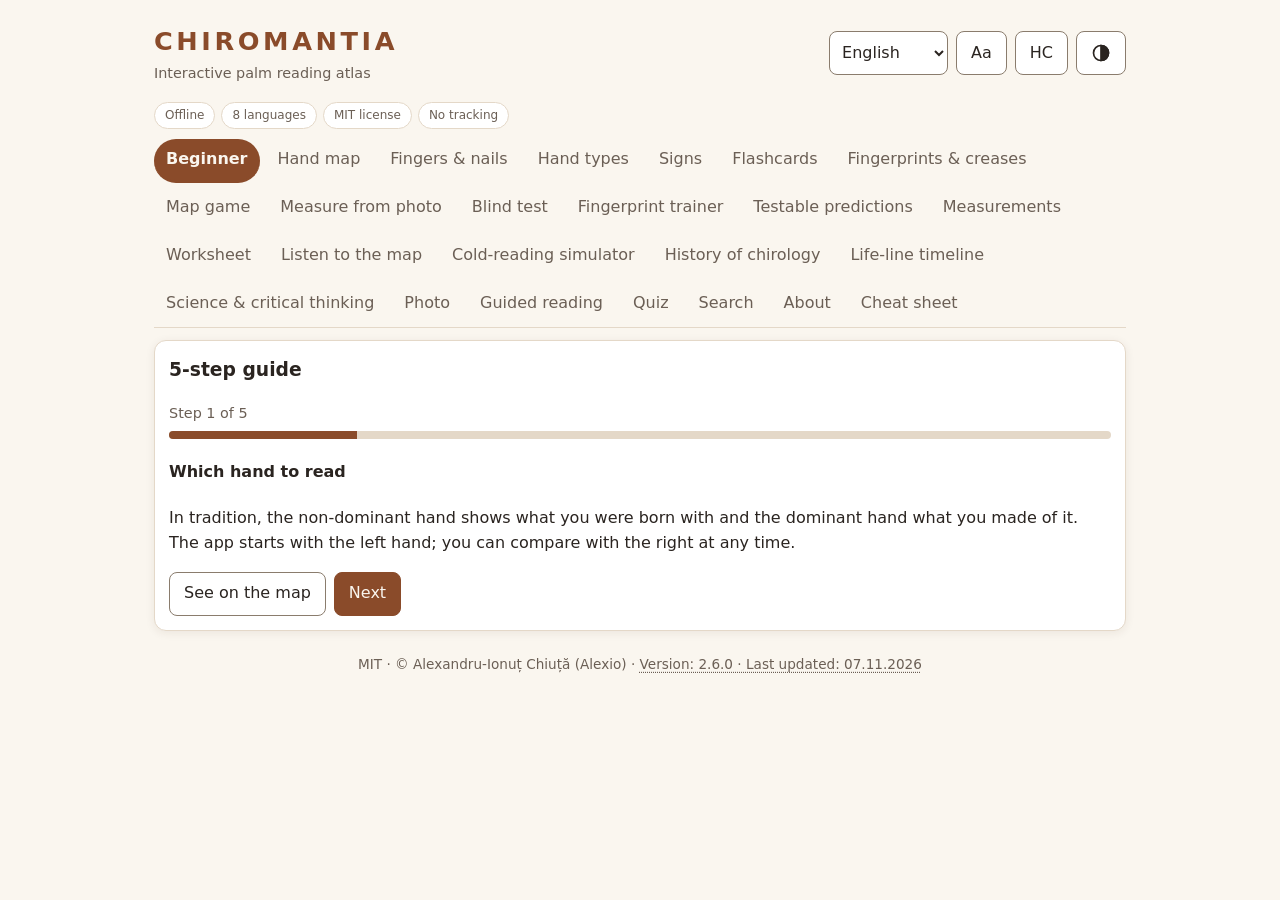
==== commit b67e7dab: "Accesibilitate (Aa: marime text, contrast, fara animatii, text lizibil, citire cu voce) si sageata s" ====
--- a/index.html
+++ b/index.html
@@ -1,10 +1,10 @@
 <!DOCTYPE html>
-<html lang="ro" data-fff-hash="19848ddc7d518b0c593ae1b12eae64b9011a32c42d7827e13b158ccde145b24a">
+<html lang="ro" data-fff-hash="74bf6675d235688497baebcbb0b8b121e09b33b0c1dd4fba5ec79b6921964ee2">
 <head>
 <meta charset="utf-8">
-<!--fff:kit:start v=1 modules=core,store,dialog,exit,view,ux,label,bundle-->
+<!--fff:kit:start v=1 modules=core,store,dialog,exit,view,a11y,ux,label,bundle-->
 <meta name="fff-app" content="chiromantia">
-<meta name="fff-modules" content="core,store,dialog,exit,view,ux,label,bundle">
+<meta name="fff-modules" content="core,store,dialog,exit,view,a11y,ux,label,bundle">
 <style id="fff-style">/* fff-kit · stil comun (prefix fff-). Nu modifică stilul aplicației gazdă. */
 [data-fff-label]{cursor:pointer;text-decoration:underline dotted;text-underline-offset:3px}
 [data-fff-label]:focus-visible{outline:2px solid currentColor;outline-offset:2px;border-radius:3px}
@@ -111,7 +111,7 @@
        :root:not([data-fff-viewoff]) table:not([role=presentation]):not([role=none]) > thead > tr > td,
        :root:not([data-fff-viewoff]) table:not([role=presentation]):not([role=none]):not(:has(> thead)) > tbody > tr:first-child > th,
        :root:not([data-fff-viewoff]) table:not([role=presentation]):not([role=none]):not(:has(> thead)) > tr:first-child > th){position:sticky;top:0;z-index:3}
-.fff-view{position:fixed;z-index:2147482980;margin:0;padding:0;pointer-events:none;font:600 13px/1.2 system-ui,-apple-system,"Segoe UI",Roboto,sans-serif;transition:opacity .4s;
+.fff-view{position:fixed;z-index:2147483590;margin:0;padding:0;pointer-events:none;font:600 13px/1.2 system-ui,-apple-system,"Segoe UI",Roboto,sans-serif;transition:opacity .4s;
   top:30%;display:flex;flex-direction:column;gap:6px}
 .fff-view[hidden]{display:none}
 .fff-view-r{right:calc(8px + env(safe-area-inset-right,0px))}
@@ -128,6 +128,59 @@
 @media print{.fff-view{display:none!important}:root{zoom:1!important}}
 
 :root.fff-vpad-r{padding-right:calc(56px + env(safe-area-inset-right,0px))!important}:root.fff-vpad-l{padding-left:calc(56px + env(safe-area-inset-left,0px))!important}
+/* fff-kit · FFF.a11y — panou de accesibilitate (buton „Aa”) + săgeată „Înapoi sus”. Elementele stau direct sub <html>, în afara lui <body>, ca zoom-ul textului (pe <body>) să nu le scaleze;
+   zoom-ul paginii (FFF.view) e compensat cu --fff-zinv, deci 1 px CSS al lor = 1 px pe ecran. Dimensiunile și poziția se potrivesc ecranului din JS (a11y.js → fit()). */
+.fff-a11y,.fff-a11y-panel{zoom:var(--fff-zinv,1);box-sizing:border-box;margin:0;font:600 14px/1.35 system-ui,-apple-system,"Segoe UI",Roboto,sans-serif;letter-spacing:normal;word-spacing:normal;text-transform:none;text-align:start;text-indent:0;color:#eef1ff}
+.fff-a11y *,.fff-a11y-panel *{box-sizing:border-box}
+.fff-a11y{position:fixed;z-index:2147483600;right:calc(8px + env(safe-area-inset-right,0px));bottom:12px;display:flex;flex-direction:column;gap:8px;align-items:flex-end;padding:0;pointer-events:none}
+.fff-a11y[hidden],.fff-a11y-panel[hidden],.fff-a11y-up[hidden]{display:none}
+.fff-a11y-btn{pointer-events:auto;width:44px;height:44px;min-width:44px;min-height:44px;border-radius:50%;border:1px solid rgba(255,255,255,.5);background:rgba(18,24,44,.94);color:#fff;display:inline-grid;place-items:center;padding:0;margin:0;cursor:pointer;
+  font:700 16px/1 system-ui,-apple-system,"Segoe UI",Roboto,sans-serif;box-shadow:0 2px 10px rgba(0,0,0,.55);-webkit-tap-highlight-color:transparent;transition:transform .15s,border-color .15s}
+.fff-a11y-btn:hover{border-color:#ffd54a}
+.fff-a11y-btn:active{transform:scale(.93)}
+.fff-a11y-btn:focus-visible,.fff-a11y-panel button:focus-visible,.fff-a11y-skip:focus-visible{outline:3px solid #ffd54a;outline-offset:2px}
+.fff-a11y-btn svg{display:block;pointer-events:none}
+.fff-a11y-panel{position:fixed;z-index:2147483601;right:calc(8px + env(safe-area-inset-right,0px));bottom:68px;width:360px;max-width:calc(100% - 16px);max-height:calc(100% - 80px);overflow:auto;overscroll-behavior:contain;
+  background:#10152a;border:1px solid #4a5688;border-radius:14px;padding:12px;box-shadow:0 8px 30px rgba(0,0,0,.75)}
+.fff-a11y-panel h2{margin:0 0 6px;padding:0;font:700 16px/1.3 system-ui,-apple-system,"Segoe UI",Roboto,sans-serif;color:#ffd54a;background:none;border:0;text-transform:none}
+.fff-a11y-rw{display:flex;flex-wrap:wrap;gap:8px;align-items:center;margin:8px 0}
+.fff-a11y-lb{flex:1 1 auto;min-width:0}
+.fff-a11y-panel button{min-height:44px;min-width:44px;padding:0 12px;margin:0;border-radius:8px;border:1px solid #3a4778;background:#1b2340;color:#eef1ff;cursor:pointer;font:600 14px/1.2 system-ui,-apple-system,"Segoe UI",Roboto,sans-serif;text-align:center;box-shadow:none}
+.fff-a11y-panel button:hover:not([disabled]){border-color:#ffd54a}
+.fff-a11y-panel button[aria-pressed=true]{background:#ffd54a;color:#1a1405;border-color:#ffd54a;font-weight:700}
+.fff-a11y-panel button[disabled]{opacity:.4;cursor:default}
+.fff-a11y-pc{min-width:3.4em;text-align:center;color:#ffd54a;font-weight:700}
+.fff-a11y-msg{margin:6px 0;min-height:1.35em;font-weight:500;font-size:13px;color:#c9d1ee}
+.fff-a11y-skip{position:absolute;left:8px;top:-120px;z-index:2147483602;padding:10px 14px;border-radius:8px;background:#ffd54a;color:#1a1405;font:700 15px/1.2 system-ui,-apple-system,"Segoe UI",Roboto,sans-serif;text-decoration:none}
+.fff-a11y-skip:focus{top:8px}
+:root.fff-apad{padding-right:calc(56px + env(safe-area-inset-right,0px))!important}
+@media (max-width:420px){.fff-a11y-panel button{flex:1 1 auto}}
+@media (prefers-reduced-motion:reduce){.fff-a11y-btn{transition:none}}
+@media print{.fff-a11y,.fff-a11y-panel,.fff-a11y-skip{display:none!important}}
+
+/* Contrast ridicat: negru pe alb, linkuri cyan, contururi albe. Regulile de bază au specificitate 0 (:where); cele pentru linkuri/focus o bat. Excepții: svg, imagini, canvas, video și elementele marcate data-fff-keep (casete colorate: pătrate de tablă, ștampile, bare de progres). */
+html.fff-hc{background:#000!important;color-scheme:dark}
+html.fff-hc body{background:#000!important;color:#fff!important}
+:where(html.fff-hc) body :where(*:not(svg,svg *,img,video,canvas,picture,iframe,[data-fff-keep],.fff-a11y-skip)){background-color:#000!important;background-image:none!important;color:#fff!important;border-color:#fff!important;box-shadow:none!important;text-shadow:none!important}
+html.fff-hc body :where(input,select,textarea,button){outline:1px solid #fff;outline-offset:-1px}
+html.fff-hc body a,html.fff-hc body a *:not(svg,svg *,img){color:#7de8ff!important}
+html.fff-hc body a:visited,html.fff-hc body a:visited *:not(svg,svg *,img){color:#e6b8ff!important}
+html.fff-hc svg text,html.fff-hc svg tspan{fill:#fff!important}
+html.fff-hc [data-fff-keep] *:not(svg,svg *,img){color:inherit!important}
+html.fff-hc :focus-visible{outline:3px solid #ffd54a!important;outline-offset:2px!important}
+
+/* Fără animații și tranziții (și derulare fără efect lin). */
+html.fff-rm *,html.fff-rm *::before,html.fff-rm *::after{animation-duration:.001ms!important;animation-delay:0s!important;animation-iteration-count:1!important;transition-duration:.001ms!important;transition-delay:0s!important;scroll-behavior:auto!important}
+
+/* Text lizibil: font cu forme deschise, spațiere mărită (WCAG 1.4.12), rânduri înguste. Codul și pictogramele își păstrează fontul. */
+html.fff-rf body{font-family:Verdana,Tahoma,"Trebuchet MS","DejaVu Sans",sans-serif!important;letter-spacing:.03em!important;word-spacing:.12em!important;line-height:1.8!important}
+:where(html.fff-rf) body :where(*:not(code,pre,kbd,samp,svg,svg *,canvas,i,[class*="icon"],[class*="Icon"],[class*="material"])){font-family:Verdana,Tahoma,"Trebuchet MS","DejaVu Sans",sans-serif!important;letter-spacing:.03em!important;word-spacing:.12em!important}
+:where(html.fff-rf) body :where(p,li,dd,dt,blockquote,figcaption,td,th,summary,h1,h2,h3,h4,h5,h6){line-height:1.7!important}
+:where(html.fff-rf) body :where(p,li){max-width:72ch}
+
+/* Linkuri subliniate, focus accentuat. */
+html.fff-ul body a{text-decoration:underline!important;text-underline-offset:3px}
+html.fff-ul :focus-visible{outline:4px solid #ffd54a!important;outline-offset:3px!important}
 /* fff-kit · ux — confort la atingere. Specificitate 0 (:where) unde se poate: stilul propriu al aplicației are prioritate. */
 :where(:root:not([data-fff-ux="off"]) a, :root:not([data-fff-ux="off"]) button, :root:not([data-fff-ux="off"]) input, :root:not([data-fff-ux="off"]) select, :root:not([data-fff-ux="off"]) textarea, :root:not([data-fff-ux="off"]) summary, :root:not([data-fff-ux="off"]) label, :root:not([data-fff-ux="off"]) [role=button], :root:not([data-fff-ux="off"]) [role=tab], :root:not([data-fff-ux="off"]) [role=menuitem], :root:not([data-fff-ux="off"]) [role=switch], :root:not([data-fff-ux="off"]) [role=checkbox]){touch-action:manipulation}
 :where(:root:not([data-fff-ux="off"]) button, :root:not([data-fff-ux="off"]) [role=button], :root:not([data-fff-ux="off"]) [role=tab], :root:not([data-fff-ux="off"]) summary){-webkit-user-select:none;user-select:none;-webkit-touch-callout:none}
@@ -141,7 +194,7 @@
     /* iOS mărește pagina la focus dacă textul câmpului e sub 16 px */
   :root:not([data-fff-ux="off"]) input:not([type=checkbox]):not([type=radio]):not([type=range]):not([type=color]):not([type=file]):not([type=hidden]):not([data-fff-nouxfont]),:root:not([data-fff-ux="off"]) select:not([data-fff-nouxfont]),:root:not([data-fff-ux="off"]) textarea:not([data-fff-nouxfont]){font-size:max(16px,1em)}
 }</style>
-<script id="fff-kit">/* fff-kit 1.5.0 */
+<script id="fff-kit">/* fff-kit 1.6.0 */
 /* ---- fff-kit/core ---- */
 /* fff-kit · core · v1.2.0 — fără rețea, fără dependențe. Definește window.FFF. */
 (function () {
@@ -197,7 +250,7 @@
       }
     }
   } catch (e3) {}
-  var KIT_VERSION = '1.5.0';
+  var KIT_VERSION = '1.6.0';
   var F = (window.FFF = window.FFF || {});
   if (F.core && F.core.version) return; // idempotent la dublă încărcare
   var SUP = ['ro', 'en', 'fr', 'it', 'es', 'pt', 'hu', 'de'];
@@ -1226,7 +1279,7 @@
   setTimeout(function () { if (root) probe(); }, 2500);
 })();
 /* ---- fff-kit/view ---- */
-/* fff-kit · FFF.view — vedere comodă pe orice ecran: (1) antete de tabel fixe la derulare, (2) bară de jos cu zoom − / + / automat,
+/* fff-kit · FFF.view — vedere comodă pe orice ecran: (1) antete de tabel fixe la derulare, (2) bară pe marginea din STÂNGA cu zoom − / + (lupă) / „potrivire ecran” (automat),
  * (3) zoom automat la încărcare, ca textul să fie mare și conținutul să ocupe spațiul util al ecranului.
  * Antete fixe: regulile CSS (specificitate 0) fac antetul de tabel „lipicios”; pentru tabelele aflate într-un container care taie sau derulează
  * pe orizontală (overflow), containerul primește o înălțime maximă ca antetul să rămână fix în el. Stilul propriu al aplicației are prioritate.
@@ -1250,7 +1303,7 @@
   function KEY() { return ((F.store && F.store.prefix) || ('fff.' + (F.slug || 'app') + '.')) + 'view'; }
 
   var root = null, bar = null, live = null, bIn = null, bOut = null, bFit = null;
-  var user = 1, auto = 1, total = 1, side = 'r', idleT = 0, wanted = true, forced = false, laterT = 0, stickyT = 0, trT = 0, mo = null;
+  var user = 1, auto = 1, total = 1, side = 'l', idleT = 0, wanted = true, forced = false, laterT = 0, stickyT = 0, trT = 0, mo = null;
 
   function zoomOk() { try { return !!(window.CSS && CSS.supports && CSS.supports('zoom', '1.2')); } catch (e) { return false; } }
   function eligible() {
@@ -1406,13 +1459,13 @@
     var w = innerWidth, h = innerHeight, H = 144, W = 44, best = null, score = 1e9, rects = ctrlRects();
     var minY = 76 + H / 2, maxY = h - 12 - H / 2, M = 8;
     if (!again) de.classList.remove('fff-vpad-r', 'fff-vpad-l');
-    ['r', 'l'].forEach(function (c) {
+    ['l'].forEach(function (c) {                                                  // bara de zoom stă mereu pe marginea din STÂNGA (dreapta e a panoului de accesibilitate, FFF.a11y)
       var x0 = c === 'r' ? w - M - W : M, x1 = x0 + W;
       for (var k = 0; k <= 14; k++) {
         var f = 0.5 + (k % 2 ? 1 : -1) * Math.ceil(k / 2) * 0.05, cy = Math.min(Math.max(h * f, minY), maxY), t0 = cy - H / 2, t1 = cy + H / 2, sc = 0, ov = 0;
         for (var i = 0; i < rects.length; i++) { var r = rects[i]; if (Math.min(x1, r.right) - Math.max(x0, r.left) > 1 && Math.min(t1, r.bottom) - Math.max(t0, r.top) > 1) { sc += 1; ov += 1; } }
         for (var d = -H / 2 + 22; d <= H / 2 - 22; d += 50) sc += busy(c === 'r' ? w - 30 : 30, cy + d) * 0.2;
-        sc = sc * 10 + k * 0.1 + (c === 'r' ? 0 : 0.05);
+        sc = sc * 10 + k * 0.1;
         if (sc < score) { score = sc; best = {c: c, y: cy, ov: ov}; }
       }
     });
@@ -1422,7 +1475,7 @@
       void de.offsetWidth; return place(true);
     }
     if (best && best.ov > 0 && again) { de.classList.remove('fff-vpad-r', 'fff-vpad-l'); }   // nu a ajutat: revenim
-    side = best ? best.c : 'r';
+    side = 'l';
     root.className = root.className.replace(/\bfff-view-(r|l|c)\b/g, '').replace(/\s+/g, ' ').trim() + ' fff-view-' + side;
     root.style.top = Math.round(best ? best.y - H / 2 : 80) + 'px';
   }
@@ -1445,7 +1498,7 @@
   }
   function build() {
     if (root) return;
-    root = doc.createElement('div'); root.className = 'fff-view fff-view-r'; root.setAttribute('data-fff-view', ''); root.setAttribute('role', 'toolbar');
+    root = doc.createElement('div'); root.className = 'fff-view fff-view-l'; root.setAttribute('data-fff-view', ''); root.setAttribute('role', 'toolbar');
     bOut = button('out', zoomOut); bIn = button('in', zoomIn); bFit = button('fit', reset);
     live = doc.createElement('span'); live.className = 'fff-view-sr'; live.setAttribute('role', 'status'); live.setAttribute('aria-live', 'polite');
     root.appendChild(bOut); root.appendChild(bIn); root.appendChild(bFit); root.appendChild(live);
@@ -1468,7 +1521,7 @@
   function mount() {
     if (root && root.isConnected) return true;
     if (!doc.body) return false;
-    build(); doc.body.appendChild(root); root.hidden = false;
+    build(); de.appendChild(root); root.hidden = false;      // sub <html>, nu sub <body>: zoom-ul textului din FFF.a11y (pe <body>) nu scalează bara
     load();
     auto = computeAuto();
     applyZoom(auto * user);
@@ -1584,6 +1637,463 @@
   if (doc.readyState === 'loading') doc.addEventListener('DOMContentLoaded', init); else init();
   window.addEventListener('load', function () { scheduleSticky(); setTimeout(function () { if (root && !root.hidden) refit(); }, 700); });
   setTimeout(function () { if (root && !root.hidden) refit(); }, 2500);
+})();
+/* ---- fff-kit/a11y ---- */
+/* fff-kit · FFF.a11y — accesibilitate la fel în toate aplicațiile (modelul vine din BRAZDA):
+ * (1) buton „Aa” (jos, în dreapta) care deschide panoul „Opțiuni de accesibilitate”: mărimea textului (A− / A+), contrast ridicat, fără animații, text lizibil
+ *     (spațiere mărită), linkuri subliniate + focus accentuat, citire cu voce (textul selectat sau cel vizibil pe ecran), resetare, închidere;
+ * (2) săgeată „Înapoi sus” (apare după derulare; găsește singură zona derulabilă: pagina sau un panou mare al aplicației);
+ * (3) legătura „Sari la conținut” (doar dacă pagina are <main>/[role=main]/<h1> și nu are deja una).
+ * Fereastra se potrivește mereu ecranului: lățimea, înălțimea și poziția panoului se recalculează din fereastra vizibilă (visualViewport) la fiecare schimbare
+ * (rotire, tastatură, redimensionare), panoul se derulează în el însuși, iar zoom-ul paginii (FFF.view) e compensat, deci panoul nu se mărește peste ecran.
+ * Butoanele își caută un loc liber pe marginea din dreapta (bara de zoom cu lupă / „potrivire ecran” a lui FFF.view stă pe marginea din stânga).
+ * Mărimea textului: proprietatea CSS `zoom` pe <body> (merge la fel și în aplicațiile cu dimensiuni în px); dacă browserul nu o știe, se scalează fontul elementului <html>.
+ * O aplicație cu text în rem își poate scala singură textul: <meta name="fff-a11y" content="textvar"> + html{font-size:calc(16px*var(--fff-fs,1))} (kitul doar pune --fff-fs).
+ * Setările se rețin în stocarea locală (fff.<slug>.a11y); la prima vizită se respectă „mișcare redusă” și „contrast mai mare” din sistem.
+ * Nu apare în iframe, în modul chioșc/încorporat (?kiosk=1, ?embed=1, ?noa11y=1) și în browsere automatizate (navigator.webdriver; se forțează cu ?fffa11y=1),
+ * ca testele să vadă pagina neschimbată. Se oprește cu <meta name="fff-a11y" content="off"> sau FFF.a11y.hide().
+ * API: FFF.a11y.{open, close, toggle, get, set, reset, speak, stop, up, refit, mount, show, hide, element}. Evenimentul „a11y” pe FFF.bus. */
+(function () {
+  'use strict';
+  var F = window.FFF;
+  if (!F || F.a11y) return;
+  var doc = document, de = doc.documentElement;
+  var KEYS = ['hc', 'rm', 'rf', 'ul'], MINF = 0.85, MAXF = 1.6, STEPF = 0.1, TOPAT = 320;
+  var LOC = {ro: 'ro-RO', en: 'en-US', fr: 'fr-FR', it: 'it-IT', es: 'es-ES', pt: 'pt-PT', de: 'de-DE', hu: 'hu-HU'};
+  function T(k, v) { return F.t('a11y', k, v); }
+  function meta(n) { var m = doc.querySelector('meta[name="' + n + '"]'); return m ? (m.getAttribute('content') || '') : ''; }
+  function RAW() { return F.store && F.store.raw ? F.store.raw : null; }
+  function KEY() { return ((F.store && F.store.prefix) || ('fff.' + (F.slug || 'app') + '.')) + 'a11y'; }
+  function fresh() { return {fs: 1, hc: 0, rm: 0, rf: 0, ul: 0}; }
+  function r2(x) { return Math.round(x * 100) / 100; }
+
+  var S = fresh(), saved = false, TXTVAR = false, OFF = false, forced = false, wanted = true, inited = false;
+  var root = null, btnAa = null, btnUp = null, panel = null, ui = {}, msgT = 0, placeT = 0, fitT = 0, freeT = 0, target = null, mo = null, keepMo = null, keepT = 0, kept = [], gutter = false, scanned = false;
+
+  /* ---------- eligibilitate ---------- */
+  function eligible() {
+    if (OFF) return false;
+    if (forced) return true;
+    if (!wanted) return false;
+    if (window.top !== window.self) return false;
+    if (navigator.webdriver && !/[?&]fffa11y=1\b/.test(location.search)) return false;
+    if (/[?&](kiosk|embed|noa11y)=(1|true)\b/.test(location.search) || de.classList.contains('kiosk') || (doc.body && doc.body.classList.contains('kiosk'))) return false;
+    return true;
+  }
+
+  /* ---------- stare ---------- */
+  function load() {
+    saved = false; S = fresh();
+    try {
+      var R = RAW(), raw = R ? R.get(KEY()) : null, j = raw ? JSON.parse(raw) : null;
+      if (j && typeof j === 'object') {
+        var f = +j.fs; if (f >= MINF - 0.001 && f <= MAXF + 0.001) S.fs = r2(f);
+        KEYS.forEach(function (k) { S[k] = j[k] ? 1 : 0; });
+        saved = true;
+      }
+    } catch (e) { /* ignorat */ }
+    if (!saved) {
+      try {
+        if (window.matchMedia && matchMedia('(prefers-reduced-motion: reduce)').matches) S.rm = 1;
+        if (window.matchMedia && matchMedia('(prefers-contrast: more)').matches) S.hc = 1;
+      } catch (e) { /* ignorat */ }
+    }
+  }
+  function isDefault() { return S.fs === 1 && !S.hc && !S.rm && !S.rf && !S.ul; }
+  function save() {
+    try {
+      var R = RAW(); if (!R) return;
+      if (isDefault()) R.remove(KEY()); else R.set(KEY(), JSON.stringify(S));
+    } catch (e) { /* ignorat */ }
+  }
+  function zoomOk() { try { return !!(window.CSS && CSS.supports && CSS.supports('zoom', '1.2')); } catch (e) { return false; } }
+
+  /* ---------- efectele setărilor ---------- */
+  function applyText() {
+    var f = r2(S.fs), b = doc.body;
+    de.classList.toggle('fff-fsz', f !== 1);
+    if (f === 1) de.style.removeProperty('--fff-fs'); else de.style.setProperty('--fff-fs', String(f));
+    if (b) b.style.removeProperty('zoom');
+    de.style.removeProperty('font-size');
+    if (f === 1 || TXTVAR) return;                                  // „textvar”: aplicația își scalează singură textul din --fff-fs (ex. html{font-size:calc(16px*var(--fff-fs,1))})
+    if (zoomOk()) { if (b) b.style.zoom = String(f); }
+    else de.style.setProperty('font-size', Math.round(f * 100) + '%');
+  }
+  function applyState(noEmit) {
+    if (S.hc && !scanned) scanKeep();           // culorile originale se citesc înainte ca regulile forțate să intre în vigoare
+    KEYS.forEach(function (k) { de.classList.toggle('fff-' + k, !!S[k]); });
+    de.setAttribute('data-fff-a11y', KEYS.filter(function (k) { return S[k]; }).concat(S.fs !== 1 ? ['fs'] : []).join(' '));
+    if (!de.getAttribute('data-fff-a11y')) de.removeAttribute('data-fff-a11y');
+    applyText();
+    if (S.hc) keepWatch(true); else keepWatch(false);
+    sync();
+    if (!noEmit) { try { F.bus && F.bus.emit && F.bus.emit('a11y', get()); } catch (e) { /* ignorat */ } }
+    schedRefit();
+  }
+  function schedRefit() {
+    clearTimeout(fitT);
+    fitT = setTimeout(function () {
+      try { if (F.view && F.view.refit && F.view.element && F.view.element()) F.view.refit(); } catch (e) { /* ignorat */ }
+      place(); fit();
+    }, 120);
+  }
+  function commit() { save(); applyState(); }
+
+  /* contrast ridicat: casetele colorate mici (pătrate de tablă, ștampile, bare de progres) își păstrează culoarea; restul devine negru/alb.
+     Culorile originale se citesc cu clasa oprită (altfel regulile forțate le-ar ascunde), în aceeași sarcină, deci fără clipire. */
+  function rgb(s) { var m = s && s.match(/[\d.]+/g); return m && m.length >= 3 ? {r: +m[0], g: +m[1], b: +m[2], a: m.length > 3 ? +m[3] : 1} : null; }
+  function mark(e, c) {
+    var p = e.style.getPropertyValue('color'), pr = e.style.getPropertyPriority('color');
+    e.setAttribute('data-fff-keep', '1');
+    if (c) e.style.setProperty('color', (0.299 * c.r + 0.587 * c.g + 0.114 * c.b) > 150 ? '#000' : '#fff', 'important');
+    kept.push({e: e, p: p, pr: pr, c: !!c});
+  }
+  function scanKeep() {
+    if (!S.hc || !doc.body) return;
+    var had = de.classList.contains('fff-hc'); de.classList.remove('fff-hc');
+    try {
+      var all = doc.body.querySelectorAll('*'), n = 0;
+      for (var i = 0; i < all.length && n < 4000; i++, n++) {
+        var e = all[i];
+        if (e.hasAttribute('data-fff-keep') || /^(script|style|link|meta|template|noscript|svg|path|img|canvas|video|br|option|source)$/i.test(e.tagName) || (e.closest && e.closest('svg'))) continue;
+        var cs = getComputedStyle(e), c = rgb(cs.backgroundColor), pic = cs.backgroundImage && cs.backgroundImage !== 'none';
+        var colored = !!c && c.a > 0.5 && (Math.max(c.r, c.g, c.b) - Math.min(c.r, c.g, c.b)) > 45;
+        if (!colored && !pic) continue;
+        var txt = (e.textContent || '').replace(/\s+/g, '').length > 0;
+        if (colored) {
+          var r = e.getBoundingClientRect();
+          if (!txt || (r.width > 0 && r.width <= 140 && r.height <= 140)) mark(e, c);
+        } else if (!txt) mark(e, null);
+      }
+    } catch (x) { /* ignorat */ }
+    if (had) de.classList.add('fff-hc');
+    scanned = true;
+  }
+  function unkeep() {
+    scanned = false;
+    for (var i = 0; i < kept.length; i++) {
+      var k = kept[i]; k.e.removeAttribute('data-fff-keep');
+      if (k.c) { if (k.p) k.e.style.setProperty('color', k.p, k.pr); else k.e.style.removeProperty('color'); }
+    }
+    kept = [];
+  }
+  function keepWatch(on) {
+    clearTimeout(keepT);
+    if (!on) { if (keepMo) { keepMo.disconnect(); keepMo = null; } unkeep(); return; }
+    if (!keepMo && doc.body && typeof MutationObserver === 'function') {
+      try {
+        keepMo = new MutationObserver(function (ms) {
+          for (var i = 0; i < ms.length; i++) { if (ms[i].addedNodes && ms[i].addedNodes.length) { clearTimeout(keepT); keepT = setTimeout(scanKeep, 700); return; } }
+        });
+        keepMo.observe(doc.body, {childList: true, subtree: true});
+      } catch (e) { /* ignorat */ }
+    }
+  }
+
+  /* ---------- citire cu voce ---------- */
+  var syn = null, queue = [], speaking = false;
+  try { syn = window.speechSynthesis || null; } catch (e) { syn = null; }
+  function lang4() { var l = F.lang ? F.lang() : (de.lang || 'en'); return LOC[l] || l; }
+  var SKIP = 'script,style,noscript,svg,canvas,select,option,textarea,button,nav,footer,[role=navigation],[role=toolbar],[aria-hidden=true],[hidden],.fff-a11y,.fff-a11y-panel,.fff-a11y-skip,[data-fff-view],.fff-exit';
+  function visibleText() {
+    var sel = ''; try { sel = String(window.getSelection() || '').trim(); } catch (e) { /* ignorat */ }
+    if (sel) return sel.slice(0, 8000);
+    var host = doc.querySelector('main,[role=main]') || doc.body; if (!host) return '';
+    var vw = innerWidth, vh = innerHeight, out = '', tw = doc.createTreeWalker(host, NodeFilter.SHOW_TEXT, null), nd, n = 0;
+    while ((nd = tw.nextNode()) && out.length < 5000 && n < 6000) {
+      n++;
+      var t = nd.nodeValue; if (!t || !/\S/.test(t)) continue;
+      var p = nd.parentElement; if (!p || (p.closest && p.closest(SKIP))) continue;
+      var r = p.getBoundingClientRect();
+      if (r.width < 1 || r.height < 1 || r.bottom <= 0 || r.top >= vh || r.right <= 0 || r.left >= vw) continue;
+      var cs = getComputedStyle(p); if (cs.visibility === 'hidden' || cs.display === 'none') continue;
+      out += t.replace(/\s+/g, ' ').trim() + ' ';
+    }
+    return out.trim();
+  }
+  function chunks(s) {
+    s = s.replace(/\s+/g, ' ').trim();
+    var out = [], re = /[^.!?;:…]+[.!?;:…]*\s*/g, m, cur = '';
+    while ((m = re.exec(s))) {
+      if (cur && (cur + m[0]).length > 200) { out.push(cur); cur = m[0]; } else cur += m[0];
+    }
+    if (cur) out.push(cur);
+    var res = [];
+    out.forEach(function (c) {
+      while (c.length > 240) { var i = c.lastIndexOf(' ', 220); if (i < 60) i = 220; res.push(c.slice(0, i)); c = c.slice(i); }
+      if (c.trim()) res.push(c);
+    });
+    return res;
+  }
+  function setSpeaking(v) { speaking = v; if (ui.tts2) ui.tts2.disabled = !v; }
+  function stop() { queue = []; try { if (syn) syn.cancel(); } catch (e) { /* ignorat */ } setSpeaking(false); }
+  function next() {
+    if (!queue.length) { setSpeaking(false); return; }
+    var u = new SpeechSynthesisUtterance(queue.shift());
+    u.lang = lang4();
+    u.onend = function () { if (speaking) next(); };
+    u.onerror = function () { stop(); };
+    try { syn.speak(u); } catch (e) { stop(); }
+  }
+  function speak() {
+    if (!syn || typeof SpeechSynthesisUtterance === 'undefined') { msg(T('tt0')); return; }
+    msg(''); stop();
+    var txt = visibleText();
+    if (!txt) { msg(T('ttn')); return; }
+    queue = chunks(txt); setSpeaking(true); next();
+  }
+  window.addEventListener('pagehide', function () { try { if (syn) syn.cancel(); } catch (e) { /* ignorat */ } });
+
+  /* ---------- interfața ---------- */
+  function el(tag, cls, attrs) {
+    var e = doc.createElement(tag); if (cls) e.className = cls;
+    if (attrs) for (var k in attrs) if (Object.prototype.hasOwnProperty.call(attrs, k)) e.setAttribute(k, attrs[k]);
+    return e;
+  }
+  function btn(txt, id, key, pressed) {
+    var b = el('button', '', {type: 'button'}); b.textContent = txt || ''; b.setAttribute('data-k', key || '');
+    if (pressed) b.setAttribute('aria-pressed', 'false');
+    ui[id] = b; return b;
+  }
+  function svgUp() {
+    var NS = 'http://www.w3.org/2000/svg', s = doc.createElementNS(NS, 'svg'), p = doc.createElementNS(NS, 'path');
+    s.setAttribute('viewBox', '0 0 24 24'); s.setAttribute('width', '22'); s.setAttribute('height', '22'); s.setAttribute('aria-hidden', 'true'); s.setAttribute('focusable', 'false');
+    p.setAttribute('d', 'M12 19V6M6 12l6-6 6 6'); p.setAttribute('fill', 'none'); p.setAttribute('stroke', 'currentColor'); p.setAttribute('stroke-width', '2.4'); p.setAttribute('stroke-linecap', 'round'); p.setAttribute('stroke-linejoin', 'round');
+    s.appendChild(p); return s;
+  }
+  function build() {
+    if (root) return;
+    root = el('div', 'fff-a11y', {'data-fff-a11y-ui': ''});
+    btnUp = el('button', 'fff-a11y-btn fff-a11y-up', {type: 'button'}); btnUp.appendChild(svgUp()); btnUp.hidden = true;
+    btnAa = el('button', 'fff-a11y-btn fff-a11y-aa', {type: 'button', 'aria-haspopup': 'dialog', 'aria-expanded': 'false', 'aria-controls': 'fff-a11y-panel'}); btnAa.textContent = 'Aa';
+    root.appendChild(btnUp); root.appendChild(btnAa);
+
+    panel = el('div', 'fff-a11y-panel', {id: 'fff-a11y-panel', role: 'dialog', 'aria-labelledby': 'fff-a11y-t'}); panel.hidden = true;
+    ui.h = el('h2', '', {id: 'fff-a11y-t'});
+    var row1 = el('div', 'fff-a11y-rw', {role: 'group', 'aria-labelledby': 'fff-a11y-sz'});
+    ui.sz = el('span', 'fff-a11y-lb', {id: 'fff-a11y-sz'});
+    ui.pc = el('span', 'fff-a11y-pc', {'aria-live': 'polite'});
+    row1.appendChild(ui.sz); row1.appendChild(btn('A−', 'sm', 'sm')); row1.appendChild(ui.pc); row1.appendChild(btn('A+', 'lg', 'lg'));
+    var row2 = el('div', 'fff-a11y-rw'); row2.appendChild(btn('', 'hc', 'hc', 1)); row2.appendChild(btn('', 'rm', 'rm', 1));
+    var row3 = el('div', 'fff-a11y-rw'); row3.appendChild(btn('', 'rf', 'rf', 1)); row3.appendChild(btn('', 'ul', 'ul', 1));
+    var row4 = el('div', 'fff-a11y-rw'); row4.appendChild(btn('', 'tts', 'tts')); row4.appendChild(btn('', 'tts2', 'tts2'));
+    ui.msg = el('p', 'fff-a11y-msg', {'aria-live': 'polite'});
+    var row5 = el('div', 'fff-a11y-rw'); row5.appendChild(btn('', 'rs', 'rs')); row5.appendChild(btn('', 'cl', 'cl'));
+    [ui.h, row1, row2, row3, row4, ui.msg, row5].forEach(function (x) { panel.appendChild(x); });
+
+    btnAa.addEventListener('click', function (e) { e.stopPropagation(); toggle(); });
+    btnUp.addEventListener('click', function (e) { e.stopPropagation(); toTop(); });
+    panel.addEventListener('click', function (e) {
+      e.stopPropagation();
+      var b = e.target && e.target.closest ? e.target.closest('button[data-k]') : null; if (!b || b.disabled) return;
+      var k = b.getAttribute('data-k');
+      if (k === 'sm') { S.fs = Math.max(MINF, r2(S.fs - STEPF)); commit(); }
+      else if (k === 'lg') { S.fs = Math.min(MAXF, r2(S.fs + STEPF)); commit(); }
+      else if (KEYS.indexOf(k) >= 0) { S[k] = S[k] ? 0 : 1; commit(); }
+      else if (k === 'tts') speak();
+      else if (k === 'tts2') stop();
+      else if (k === 'rs') { stop(); S = fresh(); saved = true; commit(); }
+      else if (k === 'cl') close();
+    });
+    ['pointerdown', 'touchstart'].forEach(function (ev) { root.addEventListener(ev, function (e) { e.stopPropagation(); }, {passive: true}); });
+    labels();
+  }
+  function labels() {
+    if (!root) return;
+    btnAa.setAttribute('aria-label', T('btn')); btnAa.title = T('btn');
+    btnUp.setAttribute('aria-label', T('up')); btnUp.title = T('up');
+    ui.h.textContent = T('t'); ui.sz.textContent = T('sz');
+    ui.sm.setAttribute('aria-label', 'A− ' + T('sm')); ui.sm.title = T('sm'); ui.lg.setAttribute('aria-label', 'A+ ' + T('lg')); ui.lg.title = T('lg');   // numele conține textul vizibil (WCAG 2.5.3)
+    ['hc', 'rm', 'rf', 'ul', 'tts', 'tts2', 'rs', 'cl'].forEach(function (k) { ui[k].textContent = T(k); });
+    ui.tts.title = T('tth');
+    sync();
+  }
+  function sync() {
+    if (!root) return;
+    ui.pc.textContent = T('pc', {n: Math.round(S.fs * 100)});
+    ui.sm.disabled = S.fs <= MINF + 0.001; ui.lg.disabled = S.fs >= MAXF - 0.001;
+    KEYS.forEach(function (k) { ui[k].setAttribute('aria-pressed', S[k] ? 'true' : 'false'); });
+    ui.tts2.disabled = !speaking;
+  }
+  function msg(t) { if (!ui.msg) return; ui.msg.textContent = t || ''; }
+
+  /* ---------- deschidere / închidere ---------- */
+  function open() {
+    if (!root) return;
+    panel.hidden = false; btnAa.setAttribute('aria-expanded', 'true');
+    fit();
+    try { ui.sm.focus({preventScroll: true}); } catch (e) { /* ignorat */ }
+  }
+  function close(noFocus) {
+    if (!panel || panel.hidden) return;
+    panel.hidden = true; btnAa.setAttribute('aria-expanded', 'false');
+    if (!noFocus) { try { btnAa.focus({preventScroll: true}); } catch (e) { /* ignorat */ } }
+  }
+  function toggle() { if (panel && panel.hidden) open(); else close(); }
+  doc.addEventListener('keydown', function (e) { if (e.key === 'Escape' && panel && !panel.hidden) { e.preventDefault(); close(); } });
+  doc.addEventListener('click', function (e) { if (panel && !panel.hidden && !panel.contains(e.target) && !btnAa.contains(e.target)) close(true); });
+
+  /* ---------- potrivirea la ecran ---------- */
+  function viewport() { var v = window.visualViewport; return {w: Math.floor(v && v.width ? v.width : innerWidth), h: Math.floor(v && v.height ? v.height : innerHeight), x: v ? v.offsetLeft : 0, y: v ? v.offsetTop : 0}; }
+  function fit() {
+    if (!root || !panel || root.hidden) return;
+    var vp = viewport(), pad = 8, w = Math.max(160, Math.min(360, vp.w - 2 * pad));
+    var top = vp.y + pad, low = vp.y + vp.h - pad, rb = btnAa.getBoundingClientRect();
+    var edge = Math.min(rb.height ? rb.top - 8 : low, low), room = edge - top;           // marginea de jos a panoului: deasupra lui „Aa”, în partea vizibilă a ecranului
+    if (room < 220) { edge = low; room = low - top; }                                      // ecran foarte scund: panoul acoperă butoanele (are propriul „Închide”)
+    panel.style.width = w + 'px';
+    panel.style.maxWidth = w + 'px';
+    panel.style.bottom = Math.max(pad, Math.round(innerHeight - edge)) + 'px';
+    panel.style.maxHeight = Math.max(120, Math.floor(room)) + 'px';
+  }
+  function ctrlRects() {
+    var out = [], vw = innerWidth, vh = innerHeight, q = doc.querySelectorAll('a[href],button,input,select,textarea,summary,[role=button],[role=tab],[role=menuitem],[onclick]');
+    for (var i = 0; i < q.length && out.length < 600; i++) {
+      var e = q[i];
+      if (root.contains(e) || panel.contains(e) || (e.closest && e.closest('.fff-exit,[data-fff-view],.fff-a11y-skip'))) continue;
+      var r = e.getBoundingClientRect();
+      if (r.width < 4 || r.height < 4 || r.bottom < 0 || r.top > vh || r.right < 0 || r.left > vw) continue;
+      var cs = getComputedStyle(e);
+      if (cs.visibility === 'hidden' || cs.display === 'none' || +cs.opacity === 0) continue;
+      out.push(r);
+    }
+    return out;
+  }
+  function hits(b, rects) {
+    var n = 0;
+    for (var i = 0; i < rects.length; i++) { var r = rects[i]; if (Math.min(b.right, r.right) - Math.max(b.left, r.left) > 1 && Math.min(b.bottom, r.bottom) - Math.max(b.top, r.top) > 1) n++; }
+    return n;
+  }
+  /* coloana de butoane caută pe marginea din dreapta cea mai de jos poziție în care nu acoperă niciun control (apoi rezervă o gutieră) */
+  function place(again) {
+    if (!root || root.hidden) return;
+    var wasUp = btnUp.hidden; btnUp.hidden = false;                  // se măsoară coloana întreagă (cu săgeata), ca poziția să nu sară când apare
+    var prevV = root.style.visibility; root.style.visibility = 'hidden';
+    var rects = ctrlRects(), vp = viewport(), best = 12, bestN = 1e9;
+    if (!again) { de.classList.remove('fff-apad'); gutter = false; }
+    for (var k = 0; k < 9; k++) {
+      var b = 12 + k * 56;
+      if (b > vp.h * 0.55) break;
+      root.style.bottom = b + 'px';
+      var n = hits(root.getBoundingClientRect(), rects) * 10 + k * 0.1;
+      if (n < bestN) { bestN = n; best = b; }
+      if (n < 1) break;
+    }
+    root.style.bottom = best + 'px';
+    root.style.visibility = prevV; btnUp.hidden = wasUp;
+    if (bestN >= 10 && !again && !gutter) { gutter = true; de.classList.add('fff-apad'); void de.offsetWidth; return place(true); }
+    if (bestN >= 10 && again) { de.classList.remove('fff-apad'); gutter = false; }
+    fit();
+  }
+  function placeLater() { clearTimeout(placeT); placeT = setTimeout(function () { place(); }, 150); }
+  function watchFree() {
+    var kick = function () {
+      clearTimeout(freeT);
+      freeT = setTimeout(function () {
+        if (!root || root.hidden) return;
+        var wasUp = btnUp.hidden; btnUp.hidden = false;
+        var hit = hits(root.getBoundingClientRect(), ctrlRects()) > 0; btnUp.hidden = wasUp;
+        if (hit) place();
+      }, 700);
+    };
+    try {
+      if (doc.body && typeof MutationObserver === 'function') {
+        mo = new MutationObserver(function (ms) { for (var i = 0; i < ms.length; i++) { var t = ms[i].target; if (!root || !(root.contains(t) || panel.contains(t))) { kick(); return; } } });
+        mo.observe(doc.body, {childList: true, subtree: true, attributes: true, attributeFilter: ['class', 'hidden', 'open', 'style']});
+      }
+    } catch (e) { /* ignorat */ }
+    window.addEventListener('load', kick);
+    kick();
+  }
+
+  /* ---------- săgeata „înapoi sus” ---------- */
+  function scTop(t) { return t === doc ? (window.pageYOffset || de.scrollTop || (doc.body && doc.body.scrollTop) || 0) : t.scrollTop; }
+  function onScroll(e) {
+    if (!btnUp) return;
+    var t = e.target;
+    if (t === doc || t === doc.scrollingElement || t === window) t = doc;
+    else {
+      if (!t || t.nodeType !== 1 || root.contains(t) || panel.contains(t)) return;
+      var r = t.getBoundingClientRect();
+      if (r.height < innerHeight * 0.4 || r.width < innerWidth * 0.4) return;   // doar zone mari (pagina sau panoul principal)
+    }
+    var y = scTop(t);
+    if (y > TOPAT) { target = t; btnUp.hidden = false; }
+    else if (t === target) { target = null; btnUp.hidden = true; }
+  }
+  function toTop() {
+    var t = target, reduced = false;
+    try { reduced = window.matchMedia && matchMedia('(prefers-reduced-motion: reduce)').matches; } catch (e) { /* ignorat */ }
+    var beh = (S.rm || reduced) ? 'auto' : 'smooth';
+    try {
+      if (!t || t === doc) window.scrollTo({top: 0, behavior: beh}); else t.scrollTo({top: 0, behavior: beh});
+    } catch (e) { try { window.scrollTo(0, 0); } catch (x) { /* ignorat */ } }
+    var m = doc.querySelector('main,[role=main],h1');
+    if (m) { try { if (!m.hasAttribute('tabindex')) m.setAttribute('tabindex', '-1'); m.focus({preventScroll: true}); } catch (e) { /* ignorat */ } }
+  }
+
+  /* ---------- „Sari la conținut” ---------- */
+  function skipLink() {
+    if (!doc.body || doc.querySelector('.fff-a11y-skip, a.skip, a.skip-link, a.skiplink, a[href="#main"], a[href="#content"], a[href="#main-content"]')) return;
+    var t = doc.querySelector('main,[role=main]') || doc.querySelector('h1');
+    if (!t) return;
+    if (!t.id) t.id = 'fff-main';
+    var a = el('a', 'fff-a11y-skip', {href: '#' + t.id}); a.textContent = T('skip'); a.setAttribute('data-fff-skip', '');
+    a.addEventListener('click', function () { try { if (!t.hasAttribute('tabindex')) t.setAttribute('tabindex', '-1'); t.focus({preventScroll: false}); } catch (e) { /* ignorat */ } });
+    doc.body.insertBefore(a, doc.body.firstChild);
+  }
+
+  /* ---------- API și pornire ---------- */
+  function get() { var o = {fs: S.fs}; KEYS.forEach(function (k) { o[k] = S[k] ? 1 : 0; }); return o; }
+  function set(o) {
+    if (!o || typeof o !== 'object') return get();
+    if (o.fs != null) { var f = +o.fs; if (f >= MINF - 0.001 && f <= MAXF + 0.001) S.fs = r2(f); }
+    KEYS.forEach(function (k) { if (o[k] != null) S[k] = o[k] ? 1 : 0; });
+    commit(); return get();
+  }
+  function mount() {
+    if (root && root.isConnected) return true;
+    if (!doc.body) return false;
+    build(); de.appendChild(root); de.appendChild(panel); root.hidden = false;
+    var h = function () { clearTimeout(placeT); placeT = setTimeout(function () { place(); }, 150); };
+    window.addEventListener('resize', h, {passive: true}); window.addEventListener('orientationchange', h, {passive: true});
+    if (window.visualViewport) { try { visualViewport.addEventListener('resize', h); } catch (e) { /* ignorat */ } }
+    doc.addEventListener('scroll', onScroll, {passive: true, capture: true});
+    sync(); place(); watchFree();
+    onScroll({target: doc});
+    return true;
+  }
+  var api = {
+    open: open, close: close, toggle: toggle, get: get, set: set, speak: speak, stop: stop, up: toTop, refit: function () { place(); },
+    reset: function () { stop(); S = fresh(); saved = true; commit(); return get(); },
+    show: function () { wanted = true; if (eligible()) { if (mount()) root.hidden = false; applyState(true); place(); } },
+    hide: function () { wanted = false; close(true); if (root) root.hidden = true; de.classList.remove('fff-hc', 'fff-rm', 'fff-rf', 'fff-ul', 'fff-fsz', 'fff-apad'); keepWatch(false); if (doc.body) doc.body.style.removeProperty('zoom'); de.style.removeProperty('font-size'); },
+    mount: function (opt) { if (opt && opt.force) forced = true; wanted = true; if (!eligible()) return false; load(); applyState(true); skipLink(); return mount(); },
+    element: function () { return root; }
+  };
+  F.a11y = api;
+
+  function init() {
+    if (inited) return; inited = true;
+    var m = (meta('fff-a11y') || '').toLowerCase();
+    TXTVAR = /\btextvar\b/.test(m);
+    if (m === 'off' || m === '0' || m === 'false' || /[?&]noa11y=(1|true)\b/.test(location.search)) {
+      OFF = true; de.setAttribute('data-fff-a11y', 'off');
+      de.classList.remove('fff-hc', 'fff-rm', 'fff-rf', 'fff-ul', 'fff-fsz'); return;
+    }
+    if (!eligible()) return;
+    load(); applyState(true); skipLink(); mount();
+  }
+  /* aplicare timpurie (fără clipire): clasele de mod se pun înainte de a se termina parsarea; <meta name="fff-a11y" content="off"> le retrage la init */
+  (function early() {
+    try {
+      if (!eligible()) return;
+      load();
+      KEYS.forEach(function (k) { de.classList.toggle('fff-' + k, !!S[k]); });
+    } catch (e) { /* ignorat */ }
+  })();
+  F.onLang && F.onLang(labels);
+  if (doc.readyState === 'loading') doc.addEventListener('DOMContentLoaded', init); else init();
 })();
 /* ---- fff-kit/ux ---- */
 /* fff-kit · FFF.ux — confort și satisfacție la utilizare, același în toate aplicațiile:
@@ -2603,10 +3113,10 @@
   };
 })();
 </script>
-<script type="application/json" id="fff-i18n">{"dialog":{"ro":{"yes":"Da","cancel":"Anulează","ok":"OK","close":"Închide","dismiss":"Închide notificarea","title_confirm":"Confirmare","title_alert":"Atenție","title_prompt":"Introdu o valoare","title_show":"Text","err_required":"Completează acest câmp.","sr_info":"Informație","sr_success":"Reușit","sr_warning":"Avertisment","sr_error":"Eroare"},"en":{"yes":"Yes","cancel":"Cancel","ok":"OK","close":"Close","dismiss":"Dismiss notification","title_confirm":"Confirm","title_alert":"Notice","title_prompt":"Enter a value","title_show":"Text","err_required":"Please fill in this field.","sr_info":"Information","sr_success":"Success","sr_warning":"Warning","sr_error":"Error"},"fr":{"yes":"Oui","cancel":"Annuler","ok":"OK","close":"Fermer","dismiss":"Fermer la notification","title_confirm":"Confirmation","title_alert":"Attention","title_prompt":"Saisissez une valeur","title_show":"Texte","err_required":"Veuillez remplir ce champ.","sr_info":"Information","sr_success":"Réussite","sr_warning":"Avertissement","sr_error":"Erreur"},"it":{"yes":"Sì","cancel":"Annulla","ok":"OK","close":"Chiudi","dismiss":"Chiudi la notifica","title_confirm":"Conferma","title_alert":"Attenzione","title_prompt":"Inserisci un valore","title_show":"Testo","err_required":"Compila questo campo.","sr_info":"Informazione","sr_success":"Operazione riuscita","sr_warning":"Avviso","sr_error":"Errore"},"es":{"yes":"Sí","cancel":"Cancelar","ok":"OK","close":"Cerrar","dismiss":"Cerrar la notificación","title_confirm":"Confirmación","title_alert":"Atención","title_prompt":"Introduce un valor","title_show":"Texto","err_required":"Rellena este campo.","sr_info":"Información","sr_success":"Correcto","sr_warning":"Aviso","sr_error":"Error"},"pt":{"yes":"Sim","cancel":"Cancelar","ok":"OK","close":"Fechar","dismiss":"Fechar a notificação","title_confirm":"Confirmação","title_alert":"Atenção","title_prompt":"Introduza um valor","title_show":"Texto","err_required":"Preencha este campo.","sr_info":"Informação","sr_success":"Sucesso","sr_warning":"Aviso","sr_error":"Erro"},"hu":{"yes":"Igen","cancel":"Mégse","ok":"OK","close":"Bezárás","dismiss":"Értesítés bezárása","title_confirm":"Megerősítés","title_alert":"Figyelem","title_prompt":"Adj meg egy értéket","title_show":"Szöveg","err_required":"Töltsd ki ezt a mezőt.","sr_info":"Információ","sr_success":"Sikeres","sr_warning":"Figyelmeztetés","sr_error":"Hiba"},"de":{"yes":"Ja","cancel":"Abbrechen","ok":"OK","close":"Schließen","dismiss":"Benachrichtigung schließen","title_confirm":"Bestätigung","title_alert":"Hinweis","title_prompt":"Wert eingeben","title_show":"Text","err_required":"Bitte dieses Feld ausfüllen.","sr_info":"Information","sr_success":"Erfolg","sr_warning":"Warnung","sr_error":"Fehler"}},"exit":{"ro":{"btn":"Închide aplicația","ask":"Închizi aplicația?","yes":"Închide","no":"Rămâi"},"en":{"btn":"Close the app","ask":"Close the app?","yes":"Close","no":"Stay"},"fr":{"btn":"Fermer l'application","ask":"Fermer l'application ?","yes":"Fermer","no":"Rester"},"it":{"btn":"Chiudi l'app","ask":"Chiudere l'app?","yes":"Chiudi","no":"Resta"},"es":{"btn":"Cerrar la aplicación","ask":"¿Cerrar la aplicación?","yes":"Cerrar","no":"Quedarme"},"pt":{"btn":"Fechar a aplicação","ask":"Fechar a aplicação?","yes":"Fechar","no":"Ficar"},"de":{"btn":"App schließen","ask":"App schließen?","yes":"Schließen","no":"Bleiben"},"hu":{"btn":"Alkalmazás bezárása","ask":"Bezárod az alkalmazást?","yes":"Bezárás","no":"Maradok"}},"view":{"ro":{"bar":"Zoom și dimensiunea textului","in":"Mărește","out":"Micșorează","fit":"Zoom automat","zoom":"Zoom"},"en":{"bar":"Zoom and text size","in":"Zoom in","out":"Zoom out","fit":"Automatic zoom","zoom":"Zoom"},"fr":{"bar":"Zoom et taille du texte","in":"Agrandir","out":"Réduire","fit":"Zoom automatique","zoom":"Zoom"},"it":{"bar":"Zoom e dimensione del testo","in":"Ingrandisci","out":"Riduci","fit":"Zoom automatico","zoom":"Zoom"},"es":{"bar":"Zoom y tamaño del texto","in":"Ampliar","out":"Reducir","fit":"Zoom automático","zoom":"Zoom"},"pt":{"bar":"Zoom e tamanho do texto","in":"Ampliar","out":"Reduzir","fit":"Zoom automático","zoom":"Zoom"},"de":{"bar":"Zoom und Textgröße","in":"Vergrößern","out":"Verkleinern","fit":"Automatischer Zoom","zoom":"Zoom"},"hu":{"bar":"Nagyítás és szövegméret","in":"Nagyítás","out":"Kicsinyítés","fit":"Automatikus nagyítás","zoom":"Nagyítás"}},"ux":{"ro":{"copied":"Copiat","saved":"Salvat"},"en":{"copied":"Copied","saved":"Saved"},"fr":{"copied":"Copié","saved":"Enregistré"},"it":{"copied":"Copiato","saved":"Salvato"},"es":{"copied":"Copiado","saved":"Guardado"},"pt":{"copied":"Copiado","saved":"Guardado"},"de":{"copied":"Kopiert","saved":"Gespeichert"},"hu":{"copied":"Másolva","saved":"Mentve"}},"label":{"ro":{"title":"Transparență","open_hint":"Deschide eticheta de transparență","close":"Închide","disabled":"Funcțiile kitului sunt dezactivate pentru această aplicație: {reason}","self_mod":"Atenție: aplicația își poate salva propria copie (împreună cu datele tale). Suma SHA-256 declarată se aplică doar fișierului distribuit inițial.","net_h":"Rețea","net_none":"0 cereri externe declarate","net_list":"Gazde externe declarate sau permise de politica de securitate (CSP):","net_note":"Declarat la construirea fișierului, prin analiza codului; poți verifica și în fila Rețea a instrumentelor browserului.","net_unknown":"Informații indisponibile: fișierul nu conține descriptorul de transparență.","store_h":"Stocare locală","store_none":"Nicio cheie în localStorage.","store_sum":"{n} chei · {size}","store_key":"Cheie","store_size":"Mărime","store_more":"…și încă {n} chei","store_idb":"Aplicația folosește și IndexedDB, care nu este inclus în copia de siguranță.","store_note":"Datele rămân în acest browser; nimic nu este trimis.","perm_h":"Permisiuni și API-uri folosite","perm_none":"Nu au fost detectate API-uri sensibile.","perm_note":"Detectate static în codul sursă; pentru cele sensibile, browserul îți cere acordul.","perm_cam":"Cameră / microfon","perm_geo":"Locație","perm_rtc":"Conexiuni directe între browsere (WebRTC)","perm_share":"Partajare (Web Share)","perm_notif":"Notificări","perm_tts":"Sinteză vocală","perm_stt":"Recunoaștere vocală","perm_clip":"Clipboard","perm_sw":"Service worker (instalare / offline)","perm_idb":"IndexedDB","perm_ls":"localStorage","perm_crypto":"Criptografie (Web Crypto)","perm_webgl":"WebGL","perm_webgpu":"WebGPU","perm_worker":"Web Worker","perm_bc":"BroadcastChannel","file_h":"Fișier","file_size":"Dimensiune: {size}","file_hash":"SHA-256 declarat:","file_nohash":"Suma de control nu este declarată în acest fișier.","file_how_h":"Cum verifici","file_how":"Alege fișierul descărcat: se calculează SHA-256 după golirea câmpurilor de hash (data-fff-hash și „sha256”) și se compară cu valoarea declarată. Același calcul în terminal:","verify_btn":"Verifică un fișier descărcat…","verify_ok":"Se potrivește: fișierul este identic cu cel declarat.","verify_bad":"Nu se potrivește. Calculat: {got}","verify_err":"Fișierul nu a putut fi citit.","verify_cmd":"Comandă de verificare","bk_h":"Copie de siguranță","bk_hint":"Fișier .fff.json cu datele din localStorage ale aplicației. Varianta criptată folosește AES-GCM 256 cu cheie derivată prin PBKDF2-SHA256 ({iter} de iterații); parola nu poate fi recuperată.","bk_export":"Exportă","bk_export_enc":"Exportă criptat…","bk_import":"Importă…","bk_wipe":"Șterge datele aplicației","bk_pw":"Parolă (min. {n} caractere)","bk_pw2":"Repetă parola","bk_go":"Exportă criptat","bk_pw_file":"Parola fișierului","bk_import_go":"Importă","pw_mismatch":"Parolele nu coincid.","ok_export":"Exportat: {file} ({n} chei).","ok_export_enc":"Exportat criptat: {file} ({n} chei).","ok_import":"Importate {n} chei. Se reîncarcă pagina…","ok_wipe":"Șterse {n} chei. Se reîncarcă pagina…","nothing_to_wipe":"Nu există date de șters.","enter_pw":"Fișierul {file} este criptat: introdu parola.","cancelled":"Anulat.","kit_line":"fff-kit v{v} · module: {mods}","install":"Instalează aplicația","bk_sync":"Sincronizează între dispozitive","bk_history":"Istoric (mașina timpului)"},"en":{"title":"Transparency","open_hint":"Open the transparency label","close":"Close","disabled":"Kit features are disabled for this app: {reason}","self_mod":"Note: this app can save its own copy (together with your data). The declared SHA-256 applies only to the originally distributed file.","net_h":"Network","net_none":"0 external requests declared","net_list":"External hosts declared or allowed by the security policy (CSP):","net_note":"Declared at build time by analysing the code; you can also check the Network tab of your browser tools.","net_unknown":"Information unavailable: the file has no transparency descriptor.","store_h":"Local storage","store_none":"No keys in localStorage.","store_sum":"{n} keys · {size}","store_key":"Key","store_size":"Size","store_more":"…and {n} more keys","store_idb":"The app also uses IndexedDB, which is not included in the backup.","store_note":"Data stays in this browser; nothing is sent.","perm_h":"Permissions and APIs used","perm_none":"No sensitive APIs detected.","perm_note":"Detected statically in the source code; for sensitive ones the browser asks for your consent.","perm_cam":"Camera / microphone","perm_geo":"Location","perm_rtc":"Direct browser-to-browser connections (WebRTC)","perm_share":"Sharing (Web Share)","perm_notif":"Notifications","perm_tts":"Speech synthesis","perm_stt":"Speech recognition","perm_clip":"Clipboard","perm_sw":"Service worker (install / offline)","perm_idb":"IndexedDB","perm_ls":"localStorage","perm_crypto":"Cryptography (Web Crypto)","perm_webgl":"WebGL","perm_webgpu":"WebGPU","perm_worker":"Web Worker","perm_bc":"BroadcastChannel","file_h":"File","file_size":"Size: {size}","file_hash":"Declared SHA-256:","file_nohash":"No checksum is declared in this file.","file_how_h":"How to verify","file_how":"Choose the downloaded file: its SHA-256 is computed after blanking the hash fields (data-fff-hash and \"sha256\") and compared with the declared value. The same computation in a terminal:","verify_btn":"Verify a downloaded file…","verify_ok":"Match: the file is identical to the declared one.","verify_bad":"No match. Computed: {got}","verify_err":"The file could not be read.","verify_cmd":"Verification command","bk_h":"Backup","bk_hint":"A .fff.json file with the app's localStorage data. The encrypted variant uses AES-GCM 256 with a key derived via PBKDF2-SHA256 ({iter} iterations); the password cannot be recovered.","bk_export":"Export","bk_export_enc":"Export encrypted…","bk_import":"Import…","bk_wipe":"Delete app data","bk_pw":"Password (min. {n} characters)","bk_pw2":"Repeat password","bk_go":"Export encrypted","bk_pw_file":"File password","bk_import_go":"Import","pw_mismatch":"Passwords do not match.","ok_export":"Exported: {file} ({n} keys).","ok_export_enc":"Exported encrypted: {file} ({n} keys).","ok_import":"Imported {n} keys. Reloading the page…","ok_wipe":"Deleted {n} keys. Reloading the page…","nothing_to_wipe":"There is no data to delete.","enter_pw":"The file {file} is encrypted: enter the password.","cancelled":"Cancelled.","kit_line":"fff-kit v{v} · modules: {mods}","install":"Install the app","bk_sync":"Sync between devices","bk_history":"History (time machine)"},"fr":{"title":"Transparence","open_hint":"Ouvrir l’étiquette de transparence","close":"Fermer","disabled":"Les fonctions du kit sont désactivées pour cette application : {reason}","self_mod":"Attention : cette application peut enregistrer sa propre copie (avec vos données). Le SHA-256 déclaré ne vaut que pour le fichier distribué à l’origine.","net_h":"Réseau","net_none":"0 requête externe déclarée","net_list":"Hôtes externes déclarés ou autorisés par la politique de sécurité (CSP) :","net_note":"Déclaré à la construction par analyse du code ; vous pouvez aussi vérifier dans l’onglet Réseau des outils du navigateur.","net_unknown":"Informations indisponibles : le fichier ne contient pas de descripteur de transparence.","store_h":"Stockage local","store_none":"Aucune clé dans localStorage.","store_sum":"{n} clés · {size}","store_key":"Clé","store_size":"Taille","store_more":"…et {n} clés de plus","store_idb":"L’application utilise aussi IndexedDB, non inclus dans la sauvegarde.","store_note":"Les données restent dans ce navigateur ; rien n’est envoyé.","perm_h":"Autorisations et API utilisées","perm_none":"Aucune API sensible détectée.","perm_note":"Détectées statiquement dans le code source ; pour les API sensibles, le navigateur demande votre accord.","perm_cam":"Caméra / microphone","perm_geo":"Localisation","perm_rtc":"Connexions directes entre navigateurs (WebRTC)","perm_share":"Partage (Web Share)","perm_notif":"Notifications","perm_tts":"Synthèse vocale","perm_stt":"Reconnaissance vocale","perm_clip":"Presse-papiers","perm_sw":"Service worker (installation / hors ligne)","perm_idb":"IndexedDB","perm_ls":"localStorage","perm_crypto":"Cryptographie (Web Crypto)","perm_webgl":"WebGL","perm_webgpu":"WebGPU","perm_worker":"Web Worker","perm_bc":"BroadcastChannel","file_h":"Fichier","file_size":"Taille : {size}","file_hash":"SHA-256 déclaré :","file_nohash":"Aucune somme de contrôle n’est déclarée dans ce fichier.","file_how_h":"Comment vérifier","file_how":"Choisissez le fichier téléchargé : son SHA-256 est calculé après avoir vidé les champs de hachage (data-fff-hash et « sha256 ») puis comparé à la valeur déclarée. Même calcul dans un terminal :","verify_btn":"Vérifier un fichier téléchargé…","verify_ok":"Concordance : le fichier est identique à celui déclaré.","verify_bad":"Pas de concordance. Calculé : {got}","verify_err":"Le fichier n’a pas pu être lu.","verify_cmd":"Commande de vérification","bk_h":"Sauvegarde","bk_hint":"Un fichier .fff.json avec les données localStorage de l’application. La variante chiffrée utilise AES-GCM 256 avec une clé dérivée par PBKDF2-SHA256 ({iter} itérations) ; le mot de passe est irrécupérable.","bk_export":"Exporter","bk_export_enc":"Exporter chiffré…","bk_import":"Importer…","bk_wipe":"Supprimer les données de l’application","bk_pw":"Mot de passe (min. {n} caractères)","bk_pw2":"Répéter le mot de passe","bk_go":"Exporter chiffré","bk_pw_file":"Mot de passe du fichier","bk_import_go":"Importer","pw_mismatch":"Les mots de passe ne correspondent pas.","ok_export":"Exporté : {file} ({n} clés).","ok_export_enc":"Exporté chiffré : {file} ({n} clés).","ok_import":"{n} clés importées. Rechargement de la page…","ok_wipe":"{n} clés supprimées. Rechargement de la page…","nothing_to_wipe":"Aucune donnée à supprimer.","enter_pw":"Le fichier {file} est chiffré : saisissez le mot de passe.","cancelled":"Annulé.","kit_line":"fff-kit v{v} · modules : {mods}","install":"Installer l’application","bk_sync":"Synchroniser entre appareils","bk_history":"Historique (machine à remonter le temps)"},"it":{"title":"Trasparenza","open_hint":"Apri l’etichetta di trasparenza","close":"Chiudi","disabled":"Le funzioni del kit sono disattivate per questa app: {reason}","self_mod":"Attenzione: questa app può salvare una propria copia (insieme ai tuoi dati). Lo SHA-256 dichiarato vale solo per il file distribuito in origine.","net_h":"Rete","net_none":"0 richieste esterne dichiarate","net_list":"Host esterni dichiarati o consentiti dalla politica di sicurezza (CSP):","net_note":"Dichiarato in fase di costruzione tramite analisi del codice; puoi controllare anche nella scheda Rete degli strumenti del browser.","net_unknown":"Informazioni non disponibili: il file non contiene il descrittore di trasparenza.","store_h":"Archiviazione locale","store_none":"Nessuna chiave in localStorage.","store_sum":"{n} chiavi · {size}","store_key":"Chiave","store_size":"Dimensione","store_more":"…e altre {n} chiavi","store_idb":"L’app usa anche IndexedDB, non incluso nel backup.","store_note":"I dati restano in questo browser; non viene inviato nulla.","perm_h":"Permessi e API usati","perm_none":"Nessuna API sensibile rilevata.","perm_note":"Rilevate in modo statico nel codice sorgente; per quelle sensibili il browser chiede il tuo consenso.","perm_cam":"Fotocamera / microfono","perm_geo":"Posizione","perm_rtc":"Connessioni dirette tra browser (WebRTC)","perm_share":"Condivisione (Web Share)","perm_notif":"Notifiche","perm_tts":"Sintesi vocale","perm_stt":"Riconoscimento vocale","perm_clip":"Appunti","perm_sw":"Service worker (installazione / offline)","perm_idb":"IndexedDB","perm_ls":"localStorage","perm_crypto":"Crittografia (Web Crypto)","perm_webgl":"WebGL","perm_webgpu":"WebGPU","perm_worker":"Web Worker","perm_bc":"BroadcastChannel","file_h":"File","file_size":"Dimensione: {size}","file_hash":"SHA-256 dichiarato:","file_nohash":"In questo file non è dichiarata alcuna somma di controllo.","file_how_h":"Come verificare","file_how":"Scegli il file scaricato: ne viene calcolato lo SHA-256 dopo aver svuotato i campi hash (data-fff-hash e «sha256») e confrontato con il valore dichiarato. Lo stesso calcolo da terminale:","verify_btn":"Verifica un file scaricato…","verify_ok":"Corrisponde: il file è identico a quello dichiarato.","verify_bad":"Non corrisponde. Calcolato: {got}","verify_err":"Impossibile leggere il file.","verify_cmd":"Comando di verifica","bk_h":"Copia di sicurezza","bk_hint":"Un file .fff.json con i dati localStorage dell’app. La variante cifrata usa AES-GCM 256 con chiave derivata tramite PBKDF2-SHA256 ({iter} iterazioni); la password non è recuperabile.","bk_export":"Esporta","bk_export_enc":"Esporta cifrato…","bk_import":"Importa…","bk_wipe":"Elimina i dati dell’app","bk_pw":"Password (min. {n} caratteri)","bk_pw2":"Ripeti la password","bk_go":"Esporta cifrato","bk_pw_file":"Password del file","bk_import_go":"Importa","pw_mismatch":"Le password non coincidono.","ok_export":"Esportato: {file} ({n} chiavi).","ok_export_enc":"Esportato cifrato: {file} ({n} chiavi).","ok_import":"Importate {n} chiavi. Ricarico la pagina…","ok_wipe":"Eliminate {n} chiavi. Ricarico la pagina…","nothing_to_wipe":"Non ci sono dati da eliminare.","enter_pw":"Il file {file} è cifrato: inserisci la password.","cancelled":"Annullato.","kit_line":"fff-kit v{v} · moduli: {mods}","install":"Installa l’app","bk_sync":"Sincronizza tra dispositivi","bk_history":"Cronologia (macchina del tempo)"},"es":{"title":"Transparencia","open_hint":"Abrir la etiqueta de transparencia","close":"Cerrar","disabled":"Las funciones del kit están desactivadas para esta aplicación: {reason}","self_mod":"Atención: esta aplicación puede guardar su propia copia (junto con tus datos). El SHA-256 declarado solo vale para el archivo distribuido originalmente.","net_h":"Red","net_none":"0 solicitudes externas declaradas","net_list":"Hosts externos declarados o permitidos por la política de seguridad (CSP):","net_note":"Declarado al construir el archivo mediante análisis del código; también puedes comprobarlo en la pestaña Red de las herramientas del navegador.","net_unknown":"Información no disponible: el archivo no contiene el descriptor de transparencia.","store_h":"Almacenamiento local","store_none":"Ninguna clave en localStorage.","store_sum":"{n} claves · {size}","store_key":"Clave","store_size":"Tamaño","store_more":"…y {n} claves más","store_idb":"La aplicación también usa IndexedDB, que no se incluye en la copia de seguridad.","store_note":"Los datos permanecen en este navegador; no se envía nada.","perm_h":"Permisos y API usadas","perm_none":"No se detectaron API sensibles.","perm_note":"Detectadas de forma estática en el código fuente; para las sensibles, el navegador pide tu consentimiento.","perm_cam":"Cámara / micrófono","perm_geo":"Ubicación","perm_rtc":"Conexiones directas entre navegadores (WebRTC)","perm_share":"Compartir (Web Share)","perm_notif":"Notificaciones","perm_tts":"Síntesis de voz","perm_stt":"Reconocimiento de voz","perm_clip":"Portapapeles","perm_sw":"Service worker (instalación / sin conexión)","perm_idb":"IndexedDB","perm_ls":"localStorage","perm_crypto":"Criptografía (Web Crypto)","perm_webgl":"WebGL","perm_webgpu":"WebGPU","perm_worker":"Web Worker","perm_bc":"BroadcastChannel","file_h":"Archivo","file_size":"Tamaño: {size}","file_hash":"SHA-256 declarado:","file_nohash":"Este archivo no declara ninguna suma de verificación.","file_how_h":"Cómo verificar","file_how":"Elige el archivo descargado: se calcula su SHA-256 tras vaciar los campos de hash (data-fff-hash y «sha256») y se compara con el valor declarado. El mismo cálculo en una terminal:","verify_btn":"Verificar un archivo descargado…","verify_ok":"Coincide: el archivo es idéntico al declarado.","verify_bad":"No coincide. Calculado: {got}","verify_err":"No se pudo leer el archivo.","verify_cmd":"Comando de verificación","bk_h":"Copia de seguridad","bk_hint":"Un archivo .fff.json con los datos de localStorage de la aplicación. La variante cifrada usa AES-GCM 256 con clave derivada mediante PBKDF2-SHA256 ({iter} iteraciones); la contraseña no se puede recuperar.","bk_export":"Exportar","bk_export_enc":"Exportar cifrado…","bk_import":"Importar…","bk_wipe":"Borrar los datos de la aplicación","bk_pw":"Contraseña (mín. {n} caracteres)","bk_pw2":"Repite la contraseña","bk_go":"Exportar cifrado","bk_pw_file":"Contraseña del archivo","bk_import_go":"Importar","pw_mismatch":"Las contraseñas no coinciden.","ok_export":"Exportado: {file} ({n} claves).","ok_export_enc":"Exportado cifrado: {file} ({n} claves).","ok_import":"{n} claves importadas. Recargando la página…","ok_wipe":"{n} claves borradas. Recargando la página…","nothing_to_wipe":"No hay datos que borrar.","enter_pw":"El archivo {file} está cifrado: introduce la contraseña.","cancelled":"Cancelado.","kit_line":"fff-kit v{v} · módulos: {mods}","install":"Instalar la aplicación","bk_sync":"Sincronizar entre dispositivos","bk_history":"Historial (máquina del tiempo)"},"pt":{"title":"Transparência","open_hint":"Abrir a etiqueta de transparência","close":"Fechar","disabled":"As funções do kit estão desativadas para esta aplicação: {reason}","self_mod":"Atenção: esta aplicação pode guardar a sua própria cópia (juntamente com os seus dados). O SHA-256 declarado aplica-se apenas ao ficheiro distribuído originalmente.","net_h":"Rede","net_none":"0 pedidos externos declarados","net_list":"Anfitriões externos declarados ou permitidos pela política de segurança (CSP):","net_note":"Declarado na construção do ficheiro, por análise do código; pode também verificar no separador Rede das ferramentas do navegador.","net_unknown":"Informação indisponível: o ficheiro não contém o descritor de transparência.","store_h":"Armazenamento local","store_none":"Nenhuma chave em localStorage.","store_sum":"{n} chaves · {size}","store_key":"Chave","store_size":"Tamanho","store_more":"…e mais {n} chaves","store_idb":"A aplicação usa também IndexedDB, que não está incluído na cópia de segurança.","store_note":"Os dados ficam neste navegador; nada é enviado.","perm_h":"Permissões e APIs usadas","perm_none":"Não foram detetadas APIs sensíveis.","perm_note":"Detetadas de forma estática no código-fonte; para as sensíveis, o navegador pede o seu consentimento.","perm_cam":"Câmara / microfone","perm_geo":"Localização","perm_rtc":"Ligações diretas entre navegadores (WebRTC)","perm_share":"Partilha (Web Share)","perm_notif":"Notificações","perm_tts":"Síntese de voz","perm_stt":"Reconhecimento de voz","perm_clip":"Área de transferência","perm_sw":"Service worker (instalação / offline)","perm_idb":"IndexedDB","perm_ls":"localStorage","perm_crypto":"Criptografia (Web Crypto)","perm_webgl":"WebGL","perm_webgpu":"WebGPU","perm_worker":"Web Worker","perm_bc":"BroadcastChannel","file_h":"Ficheiro","file_size":"Tamanho: {size}","file_hash":"SHA-256 declarado:","file_nohash":"Este ficheiro não declara nenhuma soma de verificação.","file_how_h":"Como verificar","file_how":"Escolha o ficheiro descarregado: o seu SHA-256 é calculado após esvaziar os campos de hash (data-fff-hash e «sha256») e comparado com o valor declarado. O mesmo cálculo num terminal:","verify_btn":"Verificar um ficheiro descarregado…","verify_ok":"Coincide: o ficheiro é idêntico ao declarado.","verify_bad":"Não coincide. Calculado: {got}","verify_err":"Não foi possível ler o ficheiro.","verify_cmd":"Comando de verificação","bk_h":"Cópia de segurança","bk_hint":"Um ficheiro .fff.json com os dados de localStorage da aplicação. A variante cifrada usa AES-GCM 256 com chave derivada por PBKDF2-SHA256 ({iter} iterações); a palavra-passe não pode ser recuperada.","bk_export":"Exportar","bk_export_enc":"Exportar cifrado…","bk_import":"Importar…","bk_wipe":"Apagar os dados da aplicação","bk_pw":"Palavra-passe (mín. {n} caracteres)","bk_pw2":"Repita a palavra-passe","bk_go":"Exportar cifrado","bk_pw_file":"Palavra-passe do ficheiro","bk_import_go":"Importar","pw_mismatch":"As palavras-passe não coincidem.","ok_export":"Exportado: {file} ({n} chaves).","ok_export_enc":"Exportado cifrado: {file} ({n} chaves).","ok_import":"{n} chaves importadas. A recarregar a página…","ok_wipe":"{n} chaves apagadas. A recarregar a página…","nothing_to_wipe":"Não há dados para apagar.","enter_pw":"O ficheiro {file} está cifrado: introduza a palavra-passe.","cancelled":"Cancelado.","kit_line":"fff-kit v{v} · módulos: {mods}","install":"Instalar a aplicação","bk_sync":"Sincronizar entre dispositivos","bk_history":"Histórico (máquina do tempo)"},"hu":{"title":"Átláthatóság","open_hint":"Az átláthatósági címke megnyitása","close":"Bezárás","disabled":"A kit funkciói ki vannak kapcsolva ennél az alkalmazásnál: {reason}","self_mod":"Figyelem: ez az alkalmazás képes saját másolatot menteni (az adataiddal együtt). A megadott SHA-256 csak az eredetileg terjesztett fájlra érvényes.","net_h":"Hálózat","net_none":"0 külső kérés megadva","net_list":"A biztonsági irányelv (CSP) által megadott vagy engedélyezett külső gazdák:","net_note":"Az összeállításkor a kód elemzésével megadva; a böngésző eszközeinek Hálózat lapján is ellenőrizheted.","net_unknown":"Az információ nem érhető el: a fájl nem tartalmaz átláthatósági leírót.","store_h":"Helyi tárolás","store_none":"Nincs kulcs a localStorage-ban.","store_sum":"{n} kulcs · {size}","store_key":"Kulcs","store_size":"Méret","store_more":"…és még {n} kulcs","store_idb":"Az alkalmazás IndexedDB-t is használ, amely nem része a biztonsági mentésnek.","store_note":"Az adatok ebben a böngészőben maradnak; semmi sem kerül elküldésre.","perm_h":"Használt engedélyek és API-k","perm_none":"Nem található érzékeny API.","perm_note":"Statikusan, a forráskódban észlelve; az érzékenyeknél a böngésző a hozzájárulásodat kéri.","perm_cam":"Kamera / mikrofon","perm_geo":"Helyadat","perm_rtc":"Közvetlen böngésző–böngésző kapcsolatok (WebRTC)","perm_share":"Megosztás (Web Share)","perm_notif":"Értesítések","perm_tts":"Beszédszintézis","perm_stt":"Beszédfelismerés","perm_clip":"Vágólap","perm_sw":"Service worker (telepítés / offline)","perm_idb":"IndexedDB","perm_ls":"localStorage","perm_crypto":"Kriptográfia (Web Crypto)","perm_webgl":"WebGL","perm_webgpu":"WebGPU","perm_worker":"Web Worker","perm_bc":"BroadcastChannel","file_h":"Fájl","file_size":"Méret: {size}","file_hash":"Megadott SHA-256:","file_nohash":"Ebben a fájlban nincs megadva ellenőrző összeg.","file_how_h":"Hogyan ellenőrizd","file_how":"Válaszd ki a letöltött fájlt: a program kiszámolja az SHA-256 értéket a hash mezők (data-fff-hash és „sha256”) kiürítése után, és összeveti a megadottal. Ugyanez terminálban:","verify_btn":"Letöltött fájl ellenőrzése…","verify_ok":"Egyezik: a fájl megegyezik a megadottal.","verify_bad":"Nem egyezik. Számított: {got}","verify_err":"A fájlt nem sikerült beolvasni.","verify_cmd":"Ellenőrző parancs","bk_h":"Biztonsági mentés","bk_hint":"Egy .fff.json fájl az alkalmazás localStorage-adataival. A titkosított változat AES-GCM 256-ot használ, PBKDF2-SHA256-tal ({iter} iteráció) származtatott kulccsal; a jelszó nem állítható vissza.","bk_export":"Exportálás","bk_export_enc":"Titkosított exportálás…","bk_import":"Importálás…","bk_wipe":"Az alkalmazás adatainak törlése","bk_pw":"Jelszó (legalább {n} karakter)","bk_pw2":"Jelszó újra","bk_go":"Titkosított exportálás","bk_pw_file":"A fájl jelszava","bk_import_go":"Importálás","pw_mismatch":"A jelszavak nem egyeznek.","ok_export":"Exportálva: {file} ({n} kulcs).","ok_export_enc":"Titkosítva exportálva: {file} ({n} kulcs).","ok_import":"{n} kulcs importálva. Az oldal újratöltése…","ok_wipe":"{n} kulcs törölve. Az oldal újratöltése…","nothing_to_wipe":"Nincs törölhető adat.","enter_pw":"A(z) {file} fájl titkosított: add meg a jelszót.","cancelled":"Megszakítva.","kit_line":"fff-kit v{v} · modulok: {mods}","install":"Alkalmazás telepítése","bk_sync":"Szinkronizálás eszközök között","bk_history":"Előzmények (időgép)"},"de":{"title":"Transparenz","open_hint":"Transparenz-Etikett öffnen","close":"Schließen","disabled":"Die Kit-Funktionen sind für diese App deaktiviert: {reason}","self_mod":"Hinweis: Diese App kann eine eigene Kopie speichern (samt deiner Daten). Der angegebene SHA-256 gilt nur für die ursprünglich verteilte Datei.","net_h":"Netzwerk","net_none":"0 externe Anfragen angegeben","net_list":"Externe Hosts, die angegeben oder von der Sicherheitsrichtlinie (CSP) erlaubt sind:","net_note":"Beim Erstellen per Code-Analyse angegeben; du kannst es auch im Netzwerk-Tab der Browser-Werkzeuge prüfen.","net_unknown":"Informationen nicht verfügbar: Die Datei enthält keinen Transparenz-Deskriptor.","store_h":"Lokaler Speicher","store_none":"Keine Schlüssel in localStorage.","store_sum":"{n} Schlüssel · {size}","store_key":"Schlüssel","store_size":"Größe","store_more":"…und {n} weitere Schlüssel","store_idb":"Die App nutzt auch IndexedDB, das nicht in der Sicherung enthalten ist.","store_note":"Die Daten bleiben in diesem Browser; nichts wird gesendet.","perm_h":"Verwendete Berechtigungen und APIs","perm_none":"Keine sensiblen APIs erkannt.","perm_note":"Statisch im Quelltext erkannt; bei sensiblen fragt der Browser nach deiner Zustimmung.","perm_cam":"Kamera / Mikrofon","perm_geo":"Standort","perm_rtc":"Direkte Browser-zu-Browser-Verbindungen (WebRTC)","perm_share":"Teilen (Web Share)","perm_notif":"Benachrichtigungen","perm_tts":"Sprachsynthese","perm_stt":"Spracherkennung","perm_clip":"Zwischenablage","perm_sw":"Service Worker (Installation / offline)","perm_idb":"IndexedDB","perm_ls":"localStorage","perm_crypto":"Kryptografie (Web Crypto)","perm_webgl":"WebGL","perm_webgpu":"WebGPU","perm_worker":"Web Worker","perm_bc":"BroadcastChannel","file_h":"Datei","file_size":"Größe: {size}","file_hash":"Angegebener SHA-256:","file_nohash":"In dieser Datei ist keine Prüfsumme angegeben.","file_how_h":"So prüfst du","file_how":"Wähle die heruntergeladene Datei: Ihr SHA-256 wird nach dem Leeren der Hash-Felder (data-fff-hash und „sha256“) berechnet und mit dem angegebenen Wert verglichen. Dieselbe Berechnung im Terminal:","verify_btn":"Heruntergeladene Datei prüfen…","verify_ok":"Übereinstimmung: Die Datei ist identisch mit der angegebenen.","verify_bad":"Keine Übereinstimmung. Berechnet: {got}","verify_err":"Die Datei konnte nicht gelesen werden.","verify_cmd":"Prüfbefehl","bk_h":"Sicherung","bk_hint":"Eine .fff.json-Datei mit den localStorage-Daten der App. Die verschlüsselte Variante nutzt AES-GCM 256 mit einem per PBKDF2-SHA256 ({iter} Iterationen) abgeleiteten Schlüssel; das Passwort ist nicht wiederherstellbar.","bk_export":"Exportieren","bk_export_enc":"Verschlüsselt exportieren…","bk_import":"Importieren…","bk_wipe":"App-Daten löschen","bk_pw":"Passwort (mind. {n} Zeichen)","bk_pw2":"Passwort wiederholen","bk_go":"Verschlüsselt exportieren","bk_pw_file":"Passwort der Datei","bk_import_go":"Importieren","pw_mismatch":"Die Passwörter stimmen nicht überein.","ok_export":"Exportiert: {file} ({n} Schlüssel).","ok_export_enc":"Verschlüsselt exportiert: {file} ({n} Schlüssel).","ok_import":"{n} Schlüssel importiert. Seite wird neu geladen…","ok_wipe":"{n} Schlüssel gelöscht. Seite wird neu geladen…","nothing_to_wipe":"Keine Daten zum Löschen vorhanden.","enter_pw":"Die Datei {file} ist verschlüsselt: Passwort eingeben.","cancelled":"Abgebrochen.","kit_line":"fff-kit v{v} · Module: {mods}","install":"App installieren","bk_sync":"Zwischen Geräten synchronisieren","bk_history":"Verlauf (Zeitmaschine)"}},"bundle":{"ro":{"err_format":"Fișierul nu este o copie de siguranță fff validă.","err_schema":"Schema {v} nu este acceptată (se așteaptă 1).","err_app":"Copia aparține aplicației „{got}”, nu „{want}”.","err_password_required":"Fișierul {file} este criptat: este necesară parola.","err_bad_password":"Parolă greșită sau fișier alterat.","err_pw_short":"Parola trebuie să aibă cel puțin {n} caractere.","err_nocrypto":"Browserul nu oferă Web Crypto (necesită https sau fișier local).","err_read":"Fișierul nu a putut fi citit.","err_too_big":"Fișierul este prea mare.","err_quota":"Spațiul de stocare este plin; nu s-a modificat nimic.","err_key":"Cheie nepermisă în fișier: {k}","yes":"Da","no":"Anulează","wipe_yes":"Șterge","confirm_import":"Imporți {n} chei în „{app}” (versiunea {ver}, exportat la {date})? Valorile existente cu aceleași chei vor fi înlocuite.","confirm_wipe":"Ștergi {n} chei ale acestei aplicații din acest browser? Acțiunea nu poate fi anulată.","err_iter":"Numărul de iterații din fișier este invalid (trebuie să fie un număr întreg între {min} și {max}).","import_keys":"Chei: {list}","import_unknown":"Atenție: {n} chei nu sunt declarate de această aplicație: {list}. Continuă doar dacă ai încredere în fișier.","sens_msg":"Exportul conține date sensibile necriptate (chei: {list}). Îl criptezi cu o parolă? (recomandat)","sens_enc":"Criptează (recomandat)","sens_plain":"Exportă necriptat","pw_prompt":"Alege o parolă pentru fișier (min. {n} caractere). Nu poate fi recuperată dacă o uiți.","pw_label":"Parolă (min. {n} caractere)","pw_label2":"Repetă parola","pw_go":"Exportă criptat","pw_mismatch":"Parolele nu coincid.","pw_weak":"Tărie: slabă","pw_fair":"Tărie: acceptabilă","pw_strong":"Tărie: bună"},"en":{"err_format":"The file is not a valid fff backup.","err_schema":"Schema {v} is not supported (expected 1).","err_app":"This backup belongs to the app \"{got}\", not \"{want}\".","err_password_required":"The file {file} is encrypted: a password is required.","err_bad_password":"Wrong password or altered file.","err_pw_short":"The password must have at least {n} characters.","err_nocrypto":"This browser does not offer Web Crypto (requires https or a local file).","err_read":"The file could not be read.","err_too_big":"The file is too large.","err_quota":"Storage is full; nothing was changed.","err_key":"Key not allowed in file: {k}","yes":"Yes","no":"Cancel","wipe_yes":"Delete","confirm_import":"Import {n} keys into \"{app}\" (version {ver}, exported {date})? Existing values with the same keys will be replaced.","confirm_wipe":"Delete {n} keys of this app from this browser? This cannot be undone.","err_iter":"The number of iterations in the file is invalid (it must be a whole number between {min} and {max}).","import_keys":"Keys: {list}","import_unknown":"Warning: {n} keys are not declared by this app: {list}. Continue only if you trust the file.","sens_msg":"The export contains unencrypted sensitive data (keys: {list}). Encrypt it with a password? (recommended)","sens_enc":"Encrypt (recommended)","sens_plain":"Export unencrypted","pw_prompt":"Choose a password for the file (min. {n} characters). It cannot be recovered if you forget it.","pw_label":"Password (min. {n} characters)","pw_label2":"Repeat password","pw_go":"Export encrypted","pw_mismatch":"Passwords do not match.","pw_weak":"Strength: weak","pw_fair":"Strength: fair","pw_strong":"Strength: good"},"fr":{"err_format":"Le fichier n’est pas une sauvegarde fff valide.","err_schema":"Le schéma {v} n’est pas pris en charge (attendu : 1).","err_app":"Cette sauvegarde appartient à l’application « {got} », pas à « {want} ».","err_password_required":"Le fichier {file} est chiffré : un mot de passe est requis.","err_bad_password":"Mot de passe erroné ou fichier altéré.","err_pw_short":"Le mot de passe doit comporter au moins {n} caractères.","err_nocrypto":"Ce navigateur n’offre pas Web Crypto (https ou fichier local requis).","err_read":"Le fichier n’a pas pu être lu.","err_too_big":"Le fichier est trop volumineux.","err_quota":"Le stockage est plein ; rien n’a été modifié.","err_key":"Clé non autorisée dans le fichier : {k}","yes":"Oui","no":"Annuler","wipe_yes":"Supprimer","confirm_import":"Importer {n} clés dans « {app} » (version {ver}, exporté le {date}) ? Les valeurs existantes ayant les mêmes clés seront remplacées.","confirm_wipe":"Supprimer {n} clés de cette application dans ce navigateur ? Cette action est irréversible.","err_iter":"Le nombre d’itérations du fichier est invalide (il doit être un entier compris entre {min} et {max}).","import_keys":"Clés : {list}","import_unknown":"Attention : {n} clés ne sont pas déclarées par cette application : {list}. Ne continuez que si vous faites confiance au fichier.","sens_msg":"L’export contient des données sensibles non chiffrées (clés : {list}). Le chiffrer avec un mot de passe ? (recommandé)","sens_enc":"Chiffrer (recommandé)","sens_plain":"Exporter sans chiffrement","pw_prompt":"Choisissez un mot de passe pour le fichier (min. {n} caractères). Il est irrécupérable si vous l’oubliez.","pw_label":"Mot de passe (min. {n} caractères)","pw_label2":"Répéter le mot de passe","pw_go":"Exporter chiffré","pw_mismatch":"Les mots de passe ne correspondent pas.","pw_weak":"Robustesse : faible","pw_fair":"Robustesse : correcte","pw_strong":"Robustesse : bonne"},"it":{"err_format":"Il file non è un backup fff valido.","err_schema":"Lo schema {v} non è supportato (atteso: 1).","err_app":"Questo backup appartiene all’app «{got}», non a «{want}».","err_password_required":"Il file {file} è cifrato: serve la password.","err_bad_password":"Password errata o file alterato.","err_pw_short":"La password deve avere almeno {n} caratteri.","err_nocrypto":"Questo browser non offre Web Crypto (serve https o un file locale).","err_read":"Impossibile leggere il file.","err_too_big":"Il file è troppo grande.","err_quota":"Archivio pieno; non è stato modificato nulla.","err_key":"Chiave non consentita nel file: {k}","yes":"Sì","no":"Annulla","wipe_yes":"Elimina","confirm_import":"Importare {n} chiavi in «{app}» (versione {ver}, esportato il {date})? I valori esistenti con le stesse chiavi verranno sostituiti.","confirm_wipe":"Eliminare {n} chiavi di questa app da questo browser? L’azione non è annullabile.","err_iter":"Il numero di iterazioni nel file non è valido (deve essere un intero compreso tra {min} e {max}).","import_keys":"Chiavi: {list}","import_unknown":"Attenzione: {n} chiavi non sono dichiarate da questa app: {list}. Continua solo se ti fidi del file.","sens_msg":"L’esportazione contiene dati sensibili non cifrati (chiavi: {list}). Cifrarla con una password? (consigliato)","sens_enc":"Cifra (consigliato)","sens_plain":"Esporta senza cifratura","pw_prompt":"Scegli una password per il file (min. {n} caratteri). Non è recuperabile se la dimentichi.","pw_label":"Password (min. {n} caratteri)","pw_label2":"Ripeti la password","pw_go":"Esporta cifrato","pw_mismatch":"Le password non coincidono.","pw_weak":"Robustezza: debole","pw_fair":"Robustezza: discreta","pw_strong":"Robustezza: buona"},"es":{"err_format":"El archivo no es una copia de seguridad fff válida.","err_schema":"El esquema {v} no es compatible (se espera 1).","err_app":"Esta copia pertenece a la aplicación «{got}», no a «{want}».","err_password_required":"El archivo {file} está cifrado: se necesita la contraseña.","err_bad_password":"Contraseña incorrecta o archivo alterado.","err_pw_short":"La contraseña debe tener al menos {n} caracteres.","err_nocrypto":"Este navegador no ofrece Web Crypto (requiere https o un archivo local).","err_read":"No se pudo leer el archivo.","err_too_big":"El archivo es demasiado grande.","err_quota":"El almacenamiento está lleno; no se modificó nada.","err_key":"Clave no permitida en el archivo: {k}","yes":"Sí","no":"Cancelar","wipe_yes":"Borrar","confirm_import":"¿Importar {n} claves en «{app}» (versión {ver}, exportado el {date})? Los valores existentes con las mismas claves se sustituirán.","confirm_wipe":"¿Borrar {n} claves de esta aplicación en este navegador? No se puede deshacer.","err_iter":"El número de iteraciones del archivo no es válido (debe ser un entero entre {min} y {max}).","import_keys":"Claves: {list}","import_unknown":"Atención: {n} claves no están declaradas por esta aplicación: {list}. Continúa solo si confías en el archivo.","sens_msg":"La exportación contiene datos sensibles sin cifrar (claves: {list}). ¿Cifrarla con una contraseña? (recomendado)","sens_enc":"Cifrar (recomendado)","sens_plain":"Exportar sin cifrar","pw_prompt":"Elige una contraseña para el archivo (mín. {n} caracteres). No se puede recuperar si la olvidas.","pw_label":"Contraseña (mín. {n} caracteres)","pw_label2":"Repite la contraseña","pw_go":"Exportar cifrado","pw_mismatch":"Las contraseñas no coinciden.","pw_weak":"Seguridad: débil","pw_fair":"Seguridad: aceptable","pw_strong":"Seguridad: buena"},"pt":{"err_format":"O ficheiro não é uma cópia de segurança fff válida.","err_schema":"O esquema {v} não é suportado (esperado: 1).","err_app":"Esta cópia pertence à aplicação «{got}», não a «{want}».","err_password_required":"O ficheiro {file} está cifrado: é necessária a palavra-passe.","err_bad_password":"Palavra-passe errada ou ficheiro alterado.","err_pw_short":"A palavra-passe deve ter pelo menos {n} caracteres.","err_nocrypto":"Este navegador não oferece Web Crypto (requer https ou ficheiro local).","err_read":"Não foi possível ler o ficheiro.","err_too_big":"O ficheiro é demasiado grande.","err_quota":"O armazenamento está cheio; nada foi alterado.","err_key":"Chave não permitida no ficheiro: {k}","yes":"Sim","no":"Cancelar","wipe_yes":"Apagar","confirm_import":"Importar {n} chaves para «{app}» (versão {ver}, exportado em {date})? Os valores existentes com as mesmas chaves serão substituídos.","confirm_wipe":"Apagar {n} chaves desta aplicação neste navegador? Não é possível anular.","err_iter":"O número de iterações do ficheiro é inválido (deve ser um inteiro entre {min} e {max}).","import_keys":"Chaves: {list}","import_unknown":"Atenção: {n} chaves não são declaradas por esta aplicação: {list}. Continue apenas se confiar no ficheiro.","sens_msg":"A exportação contém dados sensíveis não cifrados (chaves: {list}). Cifrá-la com uma palavra-passe? (recomendado)","sens_enc":"Cifrar (recomendado)","sens_plain":"Exportar sem cifrar","pw_prompt":"Escolha uma palavra-passe para o ficheiro (mín. {n} caracteres). Não é recuperável se a esquecer.","pw_label":"Palavra-passe (mín. {n} caracteres)","pw_label2":"Repita a palavra-passe","pw_go":"Exportar cifrado","pw_mismatch":"As palavras-passe não coincidem.","pw_weak":"Robustez: fraca","pw_fair":"Robustez: razoável","pw_strong":"Robustez: boa"},"hu":{"err_format":"A fájl nem érvényes fff biztonsági mentés.","err_schema":"A(z) {v} séma nem támogatott (várt: 1).","err_app":"Ez a mentés a(z) „{got}” alkalmazáshoz tartozik, nem a(z) „{want}” alkalmazáshoz.","err_password_required":"A(z) {file} fájl titkosított: jelszó szükséges.","err_bad_password":"Hibás jelszó vagy módosított fájl.","err_pw_short":"A jelszónak legalább {n} karakter hosszúnak kell lennie.","err_nocrypto":"Ez a böngésző nem kínál Web Crypto-t (https vagy helyi fájl szükséges).","err_read":"A fájlt nem sikerült beolvasni.","err_too_big":"A fájl túl nagy.","err_quota":"A tárhely megtelt; semmi sem változott.","err_key":"Nem engedélyezett kulcs a fájlban: {k}","yes":"Igen","no":"Mégse","wipe_yes":"Törlés","confirm_import":"Importálsz {n} kulcsot a(z) „{app}” alkalmazásba (verzió: {ver}, exportálva: {date})? Az azonos kulcsú meglévő értékek felülíródnak.","confirm_wipe":"Törlöd az alkalmazás {n} kulcsát ebből a böngészőből? Ez nem vonható vissza.","err_iter":"A fájlban szereplő iterációszám érvénytelen (egész számnak kell lennie {min} és {max} között).","import_keys":"Kulcsok: {list}","import_unknown":"Figyelem: {n} kulcsot nem deklarál ez az alkalmazás: {list}. Csak akkor folytasd, ha megbízol a fájlban.","sens_msg":"Az export titkosítatlan érzékeny adatokat tartalmaz (kulcsok: {list}). Titkosítod jelszóval? (ajánlott)","sens_enc":"Titkosítás (ajánlott)","sens_plain":"Exportálás titkosítás nélkül","pw_prompt":"Válassz jelszót a fájlhoz (legalább {n} karakter). Ha elfelejted, nem állítható vissza.","pw_label":"Jelszó (legalább {n} karakter)","pw_label2":"Jelszó ismét","pw_go":"Titkosított exportálás","pw_mismatch":"A jelszavak nem egyeznek.","pw_weak":"Erősség: gyenge","pw_fair":"Erősség: elfogadható","pw_strong":"Erősség: jó"},"de":{"err_format":"Die Datei ist keine gültige fff-Sicherung.","err_schema":"Schema {v} wird nicht unterstützt (erwartet: 1).","err_app":"Diese Sicherung gehört zur App „{got}“, nicht zu „{want}“.","err_password_required":"Die Datei {file} ist verschlüsselt: Passwort erforderlich.","err_bad_password":"Falsches Passwort oder veränderte Datei.","err_pw_short":"Das Passwort muss mindestens {n} Zeichen haben.","err_nocrypto":"Dieser Browser bietet kein Web Crypto (https oder lokale Datei erforderlich).","err_read":"Die Datei konnte nicht gelesen werden.","err_too_big":"Die Datei ist zu groß.","err_quota":"Speicher voll; es wurde nichts geändert.","err_key":"Schlüssel in der Datei nicht erlaubt: {k}","yes":"Ja","no":"Abbrechen","wipe_yes":"Löschen","confirm_import":"{n} Schlüssel in „{app}“ importieren (Version {ver}, exportiert am {date})? Vorhandene Werte mit denselben Schlüsseln werden ersetzt.","confirm_wipe":"{n} Schlüssel dieser App aus diesem Browser löschen? Das kann nicht rückgängig gemacht werden.","err_iter":"Die Anzahl der Iterationen in der Datei ist ungültig (muss eine ganze Zahl zwischen {min} und {max} sein).","import_keys":"Schlüssel: {list}","import_unknown":"Achtung: {n} Schlüssel werden von dieser App nicht deklariert: {list}. Fahre nur fort, wenn du der Datei vertraust.","sens_msg":"Der Export enthält unverschlüsselte sensible Daten (Schlüssel: {list}). Mit einem Passwort verschlüsseln? (empfohlen)","sens_enc":"Verschlüsseln (empfohlen)","sens_plain":"Unverschlüsselt exportieren","pw_prompt":"Wähle ein Passwort für die Datei (mind. {n} Zeichen). Es lässt sich nicht wiederherstellen, wenn du es vergisst.","pw_label":"Passwort (mind. {n} Zeichen)","pw_label2":"Passwort wiederholen","pw_go":"Verschlüsselt exportieren","pw_mismatch":"Die Passwörter stimmen nicht überein.","pw_weak":"Stärke: schwach","pw_fair":"Stärke: ausreichend","pw_strong":"Stärke: gut"}}}</script>
+<script type="application/json" id="fff-i18n">{"dialog":{"ro":{"yes":"Da","cancel":"Anulează","ok":"OK","close":"Închide","dismiss":"Închide notificarea","title_confirm":"Confirmare","title_alert":"Atenție","title_prompt":"Introdu o valoare","title_show":"Text","err_required":"Completează acest câmp.","sr_info":"Informație","sr_success":"Reușit","sr_warning":"Avertisment","sr_error":"Eroare"},"en":{"yes":"Yes","cancel":"Cancel","ok":"OK","close":"Close","dismiss":"Dismiss notification","title_confirm":"Confirm","title_alert":"Notice","title_prompt":"Enter a value","title_show":"Text","err_required":"Please fill in this field.","sr_info":"Information","sr_success":"Success","sr_warning":"Warning","sr_error":"Error"},"fr":{"yes":"Oui","cancel":"Annuler","ok":"OK","close":"Fermer","dismiss":"Fermer la notification","title_confirm":"Confirmation","title_alert":"Attention","title_prompt":"Saisissez une valeur","title_show":"Texte","err_required":"Veuillez remplir ce champ.","sr_info":"Information","sr_success":"Réussite","sr_warning":"Avertissement","sr_error":"Erreur"},"it":{"yes":"Sì","cancel":"Annulla","ok":"OK","close":"Chiudi","dismiss":"Chiudi la notifica","title_confirm":"Conferma","title_alert":"Attenzione","title_prompt":"Inserisci un valore","title_show":"Testo","err_required":"Compila questo campo.","sr_info":"Informazione","sr_success":"Operazione riuscita","sr_warning":"Avviso","sr_error":"Errore"},"es":{"yes":"Sí","cancel":"Cancelar","ok":"OK","close":"Cerrar","dismiss":"Cerrar la notificación","title_confirm":"Confirmación","title_alert":"Atención","title_prompt":"Introduce un valor","title_show":"Texto","err_required":"Rellena este campo.","sr_info":"Información","sr_success":"Correcto","sr_warning":"Aviso","sr_error":"Error"},"pt":{"yes":"Sim","cancel":"Cancelar","ok":"OK","close":"Fechar","dismiss":"Fechar a notificação","title_confirm":"Confirmação","title_alert":"Atenção","title_prompt":"Introduza um valor","title_show":"Texto","err_required":"Preencha este campo.","sr_info":"Informação","sr_success":"Sucesso","sr_warning":"Aviso","sr_error":"Erro"},"hu":{"yes":"Igen","cancel":"Mégse","ok":"OK","close":"Bezárás","dismiss":"Értesítés bezárása","title_confirm":"Megerősítés","title_alert":"Figyelem","title_prompt":"Adj meg egy értéket","title_show":"Szöveg","err_required":"Töltsd ki ezt a mezőt.","sr_info":"Információ","sr_success":"Sikeres","sr_warning":"Figyelmeztetés","sr_error":"Hiba"},"de":{"yes":"Ja","cancel":"Abbrechen","ok":"OK","close":"Schließen","dismiss":"Benachrichtigung schließen","title_confirm":"Bestätigung","title_alert":"Hinweis","title_prompt":"Wert eingeben","title_show":"Text","err_required":"Bitte dieses Feld ausfüllen.","sr_info":"Information","sr_success":"Erfolg","sr_warning":"Warnung","sr_error":"Fehler"}},"exit":{"ro":{"btn":"Închide aplicația","ask":"Închizi aplicația?","yes":"Închide","no":"Rămâi"},"en":{"btn":"Close the app","ask":"Close the app?","yes":"Close","no":"Stay"},"fr":{"btn":"Fermer l'application","ask":"Fermer l'application ?","yes":"Fermer","no":"Rester"},"it":{"btn":"Chiudi l'app","ask":"Chiudere l'app?","yes":"Chiudi","no":"Resta"},"es":{"btn":"Cerrar la aplicación","ask":"¿Cerrar la aplicación?","yes":"Cerrar","no":"Quedarme"},"pt":{"btn":"Fechar a aplicação","ask":"Fechar a aplicação?","yes":"Fechar","no":"Ficar"},"de":{"btn":"App schließen","ask":"App schließen?","yes":"Schließen","no":"Bleiben"},"hu":{"btn":"Alkalmazás bezárása","ask":"Bezárod az alkalmazást?","yes":"Bezárás","no":"Maradok"}},"view":{"ro":{"bar":"Zoom și dimensiunea textului","in":"Mărește","out":"Micșorează","fit":"Zoom automat","zoom":"Zoom"},"en":{"bar":"Zoom and text size","in":"Zoom in","out":"Zoom out","fit":"Automatic zoom","zoom":"Zoom"},"fr":{"bar":"Zoom et taille du texte","in":"Agrandir","out":"Réduire","fit":"Zoom automatique","zoom":"Zoom"},"it":{"bar":"Zoom e dimensione del testo","in":"Ingrandisci","out":"Riduci","fit":"Zoom automatico","zoom":"Zoom"},"es":{"bar":"Zoom y tamaño del texto","in":"Ampliar","out":"Reducir","fit":"Zoom automático","zoom":"Zoom"},"pt":{"bar":"Zoom e tamanho do texto","in":"Ampliar","out":"Reduzir","fit":"Zoom automático","zoom":"Zoom"},"de":{"bar":"Zoom und Textgröße","in":"Vergrößern","out":"Verkleinern","fit":"Automatischer Zoom","zoom":"Zoom"},"hu":{"bar":"Nagyítás és szövegméret","in":"Nagyítás","out":"Kicsinyítés","fit":"Automatikus nagyítás","zoom":"Nagyítás"}},"a11y":{"ro":{"skip":"Sari la conținut","btn":"Accesibilitate","up":"Înapoi sus","t":"Opțiuni de accesibilitate","sz":"Mărimea textului","sm":"Mai mic","lg":"Mai mare","pc":"{n}%","hc":"Contrast ridicat","rm":"Fără animații","rf":"Text lizibil (spațiere mărită)","ul":"Linkuri subliniate, focus accentuat","tts":"🔊 Citește textul","tts2":"■ Oprește citirea","tth":"Citește textul selectat sau pe cel vizibil pe ecran.","tt0":"Citirea cu voce nu e disponibilă în acest browser.","ttn":"Nu am găsit text de citit pe ecran.","rs":"Resetează tot","cl":"Închide"},"en":{"skip":"Skip to content","btn":"Accessibility","up":"Back to top","t":"Accessibility options","sz":"Text size","sm":"Smaller","lg":"Larger","pc":"{n}%","hc":"High contrast","rm":"No animations","rf":"Readable text (wider spacing)","ul":"Underlined links, strong focus","tts":"🔊 Read the text","tts2":"■ Stop reading","tth":"Reads the selected text, or the text visible on screen.","tt0":"Speech is not available in this browser.","ttn":"No text to read on screen.","rs":"Reset all","cl":"Close"},"fr":{"skip":"Aller au contenu","btn":"Accessibilité","up":"Retour en haut","t":"Options d’accessibilité","sz":"Taille du texte","sm":"Plus petit","lg":"Plus grand","pc":"{n}%","hc":"Contraste élevé","rm":"Sans animations","rf":"Texte lisible (espacement élargi)","ul":"Liens soulignés, focus renforcé","tts":"🔊 Lire le texte","tts2":"■ Arrêter la lecture","tth":"Lit le texte sélectionné ou celui visible à l’écran.","tt0":"La lecture vocale n’est pas disponible dans ce navigateur.","ttn":"Aucun texte à lire à l’écran.","rs":"Tout réinitialiser","cl":"Fermer"},"it":{"skip":"Vai al contenuto","btn":"Accessibilità","up":"Torna su","t":"Opzioni di accessibilità","sz":"Dimensione del testo","sm":"Più piccolo","lg":"Più grande","pc":"{n}%","hc":"Contrasto elevato","rm":"Senza animazioni","rf":"Testo leggibile (spaziatura ampia)","ul":"Link sottolineati, focus marcato","tts":"🔊 Leggi il testo","tts2":"■ Ferma la lettura","tth":"Legge il testo selezionato o quello visibile sullo schermo.","tt0":"La lettura vocale non è disponibile in questo browser.","ttn":"Nessun testo da leggere sullo schermo.","rs":"Ripristina tutto","cl":"Chiudi"},"es":{"skip":"Saltar al contenido","btn":"Accesibilidad","up":"Volver arriba","t":"Opciones de accesibilidad","sz":"Tamaño del texto","sm":"Más pequeño","lg":"Más grande","pc":"{n}%","hc":"Contraste alto","rm":"Sin animaciones","rf":"Texto legible (espaciado amplio)","ul":"Enlaces subrayados, foco marcado","tts":"🔊 Leer el texto","tts2":"■ Detener la lectura","tth":"Lee el texto seleccionado o el visible en pantalla.","tt0":"La lectura en voz alta no está disponible en este navegador.","ttn":"No hay texto que leer en pantalla.","rs":"Restablecer todo","cl":"Cerrar"},"pt":{"skip":"Saltar para o conteúdo","btn":"Acessibilidade","up":"Voltar ao topo","t":"Opções de acessibilidade","sz":"Tamanho do texto","sm":"Mais pequeno","lg":"Maior","pc":"{n}%","hc":"Contraste elevado","rm":"Sem animações","rf":"Texto legível (espaçamento maior)","ul":"Ligações sublinhadas, foco reforçado","tts":"🔊 Ler o texto","tts2":"■ Parar a leitura","tth":"Lê o texto selecionado ou o visível no ecrã.","tt0":"A leitura em voz alta não está disponível neste navegador.","ttn":"Não há texto para ler no ecrã.","rs":"Repor tudo","cl":"Fechar"},"de":{"skip":"Zum Inhalt springen","btn":"Barrierefreiheit","up":"Nach oben","t":"Barrierefreiheits-Optionen","sz":"Textgröße","sm":"Kleiner","lg":"Größer","pc":"{n} %","hc":"Hoher Kontrast","rm":"Keine Animationen","rf":"Gut lesbarer Text (weiter Abstand)","ul":"Unterstrichene Links, starker Fokus","tts":"🔊 Text vorlesen","tts2":"■ Vorlesen beenden","tth":"Liest den markierten oder den sichtbaren Text vor.","tt0":"Sprachausgabe ist in diesem Browser nicht verfügbar.","ttn":"Kein Text zum Vorlesen auf dem Bildschirm.","rs":"Alles zurücksetzen","cl":"Schließen"},"hu":{"skip":"Ugrás a tartalomra","btn":"Hozzáférhetőség","up":"Vissza a tetejére","t":"Hozzáférhetőségi beállítások","sz":"Szövegméret","sm":"Kisebb","lg":"Nagyobb","pc":"{n}%","hc":"Magas kontraszt","rm":"Animációk nélkül","rf":"Olvasható szöveg (tágabb térköz)","ul":"Aláhúzott linkek, erős fókusz","tts":"🔊 Szöveg felolvasása","tts2":"■ Felolvasás leállítása","tth":"Felolvassa a kijelölt vagy a képernyőn látható szöveget.","tt0":"A hangfelolvasás nem érhető el ebben a böngészőben.","ttn":"Nincs felolvasható szöveg a képernyőn.","rs":"Minden visszaállítása","cl":"Bezárás"}},"ux":{"ro":{"copied":"Copiat","saved":"Salvat"},"en":{"copied":"Copied","saved":"Saved"},"fr":{"copied":"Copié","saved":"Enregistré"},"it":{"copied":"Copiato","saved":"Salvato"},"es":{"copied":"Copiado","saved":"Guardado"},"pt":{"copied":"Copiado","saved":"Guardado"},"de":{"copied":"Kopiert","saved":"Gespeichert"},"hu":{"copied":"Másolva","saved":"Mentve"}},"label":{"ro":{"title":"Transparență","open_hint":"Deschide eticheta de transparență","close":"Închide","disabled":"Funcțiile kitului sunt dezactivate pentru această aplicație: {reason}","self_mod":"Atenție: aplicația își poate salva propria copie (împreună cu datele tale). Suma SHA-256 declarată se aplică doar fișierului distribuit inițial.","net_h":"Rețea","net_none":"0 cereri externe declarate","net_list":"Gazde externe declarate sau permise de politica de securitate (CSP):","net_note":"Declarat la construirea fișierului, prin analiza codului; poți verifica și în fila Rețea a instrumentelor browserului.","net_unknown":"Informații indisponibile: fișierul nu conține descriptorul de transparență.","store_h":"Stocare locală","store_none":"Nicio cheie în localStorage.","store_sum":"{n} chei · {size}","store_key":"Cheie","store_size":"Mărime","store_more":"…și încă {n} chei","store_idb":"Aplicația folosește și IndexedDB, care nu este inclus în copia de siguranță.","store_note":"Datele rămân în acest browser; nimic nu este trimis.","perm_h":"Permisiuni și API-uri folosite","perm_none":"Nu au fost detectate API-uri sensibile.","perm_note":"Detectate static în codul sursă; pentru cele sensibile, browserul îți cere acordul.","perm_cam":"Cameră / microfon","perm_geo":"Locație","perm_rtc":"Conexiuni directe între browsere (WebRTC)","perm_share":"Partajare (Web Share)","perm_notif":"Notificări","perm_tts":"Sinteză vocală","perm_stt":"Recunoaștere vocală","perm_clip":"Clipboard","perm_sw":"Service worker (instalare / offline)","perm_idb":"IndexedDB","perm_ls":"localStorage","perm_crypto":"Criptografie (Web Crypto)","perm_webgl":"WebGL","perm_webgpu":"WebGPU","perm_worker":"Web Worker","perm_bc":"BroadcastChannel","file_h":"Fișier","file_size":"Dimensiune: {size}","file_hash":"SHA-256 declarat:","file_nohash":"Suma de control nu este declarată în acest fișier.","file_how_h":"Cum verifici","file_how":"Alege fișierul descărcat: se calculează SHA-256 după golirea câmpurilor de hash (data-fff-hash și „sha256”) și se compară cu valoarea declarată. Același calcul în terminal:","verify_btn":"Verifică un fișier descărcat…","verify_ok":"Se potrivește: fișierul este identic cu cel declarat.","verify_bad":"Nu se potrivește. Calculat: {got}","verify_err":"Fișierul nu a putut fi citit.","verify_cmd":"Comandă de verificare","bk_h":"Copie de siguranță","bk_hint":"Fișier .fff.json cu datele din localStorage ale aplicației. Varianta criptată folosește AES-GCM 256 cu cheie derivată prin PBKDF2-SHA256 ({iter} de iterații); parola nu poate fi recuperată.","bk_export":"Exportă","bk_export_enc":"Exportă criptat…","bk_import":"Importă…","bk_wipe":"Șterge datele aplicației","bk_pw":"Parolă (min. {n} caractere)","bk_pw2":"Repetă parola","bk_go":"Exportă criptat","bk_pw_file":"Parola fișierului","bk_import_go":"Importă","pw_mismatch":"Parolele nu coincid.","ok_export":"Exportat: {file} ({n} chei).","ok_export_enc":"Exportat criptat: {file} ({n} chei).","ok_import":"Importate {n} chei. Se reîncarcă pagina…","ok_wipe":"Șterse {n} chei. Se reîncarcă pagina…","nothing_to_wipe":"Nu există date de șters.","enter_pw":"Fișierul {file} este criptat: introdu parola.","cancelled":"Anulat.","kit_line":"fff-kit v{v} · module: {mods}","install":"Instalează aplicația","bk_sync":"Sincronizează între dispozitive","bk_history":"Istoric (mașina timpului)"},"en":{"title":"Transparency","open_hint":"Open the transparency label","close":"Close","disabled":"Kit features are disabled for this app: {reason}","self_mod":"Note: this app can save its own copy (together with your data). The declared SHA-256 applies only to the originally distributed file.","net_h":"Network","net_none":"0 external requests declared","net_list":"External hosts declared or allowed by the security policy (CSP):","net_note":"Declared at build time by analysing the code; you can also check the Network tab of your browser tools.","net_unknown":"Information unavailable: the file has no transparency descriptor.","store_h":"Local storage","store_none":"No keys in localStorage.","store_sum":"{n} keys · {size}","store_key":"Key","store_size":"Size","store_more":"…and {n} more keys","store_idb":"The app also uses IndexedDB, which is not included in the backup.","store_note":"Data stays in this browser; nothing is sent.","perm_h":"Permissions and APIs used","perm_none":"No sensitive APIs detected.","perm_note":"Detected statically in the source code; for sensitive ones the browser asks for your consent.","perm_cam":"Camera / microphone","perm_geo":"Location","perm_rtc":"Direct browser-to-browser connections (WebRTC)","perm_share":"Sharing (Web Share)","perm_notif":"Notifications","perm_tts":"Speech synthesis","perm_stt":"Speech recognition","perm_clip":"Clipboard","perm_sw":"Service worker (install / offline)","perm_idb":"IndexedDB","perm_ls":"localStorage","perm_crypto":"Cryptography (Web Crypto)","perm_webgl":"WebGL","perm_webgpu":"WebGPU","perm_worker":"Web Worker","perm_bc":"BroadcastChannel","file_h":"File","file_size":"Size: {size}","file_hash":"Declared SHA-256:","file_nohash":"No checksum is declared in this file.","file_how_h":"How to verify","file_how":"Choose the downloaded file: its SHA-256 is computed after blanking the hash fields (data-fff-hash and \"sha256\") and compared with the declared value. The same computation in a terminal:","verify_btn":"Verify a downloaded file…","verify_ok":"Match: the file is identical to the declared one.","verify_bad":"No match. Computed: {got}","verify_err":"The file could not be read.","verify_cmd":"Verification command","bk_h":"Backup","bk_hint":"A .fff.json file with the app's localStorage data. The encrypted variant uses AES-GCM 256 with a key derived via PBKDF2-SHA256 ({iter} iterations); the password cannot be recovered.","bk_export":"Export","bk_export_enc":"Export encrypted…","bk_import":"Import…","bk_wipe":"Delete app data","bk_pw":"Password (min. {n} characters)","bk_pw2":"Repeat password","bk_go":"Export encrypted","bk_pw_file":"File password","bk_import_go":"Import","pw_mismatch":"Passwords do not match.","ok_export":"Exported: {file} ({n} keys).","ok_export_enc":"Exported encrypted: {file} ({n} keys).","ok_import":"Imported {n} keys. Reloading the page…","ok_wipe":"Deleted {n} keys. Reloading the page…","nothing_to_wipe":"There is no data to delete.","enter_pw":"The file {file} is encrypted: enter the password.","cancelled":"Cancelled.","kit_line":"fff-kit v{v} · modules: {mods}","install":"Install the app","bk_sync":"Sync between devices","bk_history":"History (time machine)"},"fr":{"title":"Transparence","open_hint":"Ouvrir l’étiquette de transparence","close":"Fermer","disabled":"Les fonctions du kit sont désactivées pour cette application : {reason}","self_mod":"Attention : cette application peut enregistrer sa propre copie (avec vos données). Le SHA-256 déclaré ne vaut que pour le fichier distribué à l’origine.","net_h":"Réseau","net_none":"0 requête externe déclarée","net_list":"Hôtes externes déclarés ou autorisés par la politique de sécurité (CSP) :","net_note":"Déclaré à la construction par analyse du code ; vous pouvez aussi vérifier dans l’onglet Réseau des outils du navigateur.","net_unknown":"Informations indisponibles : le fichier ne contient pas de descripteur de transparence.","store_h":"Stockage local","store_none":"Aucune clé dans localStorage.","store_sum":"{n} clés · {size}","store_key":"Clé","store_size":"Taille","store_more":"…et {n} clés de plus","store_idb":"L’application utilise aussi IndexedDB, non inclus dans la sauvegarde.","store_note":"Les données restent dans ce navigateur ; rien n’est envoyé.","perm_h":"Autorisations et API utilisées","perm_none":"Aucune API sensible détectée.","perm_note":"Détectées statiquement dans le code source ; pour les API sensibles, le navigateur demande votre accord.","perm_cam":"Caméra / microphone","perm_geo":"Localisation","perm_rtc":"Connexions directes entre navigateurs (WebRTC)","perm_share":"Partage (Web Share)","perm_notif":"Notifications","perm_tts":"Synthèse vocale","perm_stt":"Reconnaissance vocale","perm_clip":"Presse-papiers","perm_sw":"Service worker (installation / hors ligne)","perm_idb":"IndexedDB","perm_ls":"localStorage","perm_crypto":"Cryptographie (Web Crypto)","perm_webgl":"WebGL","perm_webgpu":"WebGPU","perm_worker":"Web Worker","perm_bc":"BroadcastChannel","file_h":"Fichier","file_size":"Taille : {size}","file_hash":"SHA-256 déclaré :","file_nohash":"Aucune somme de contrôle n’est déclarée dans ce fichier.","file_how_h":"Comment vérifier","file_how":"Choisissez le fichier téléchargé : son SHA-256 est calculé après avoir vidé les champs de hachage (data-fff-hash et « sha256 ») puis comparé à la valeur déclarée. Même calcul dans un terminal :","verify_btn":"Vérifier un fichier téléchargé…","verify_ok":"Concordance : le fichier est identique à celui déclaré.","verify_bad":"Pas de concordance. Calculé : {got}","verify_err":"Le fichier n’a pas pu être lu.","verify_cmd":"Commande de vérification","bk_h":"Sauvegarde","bk_hint":"Un fichier .fff.json avec les données localStorage de l’application. La variante chiffrée utilise AES-GCM 256 avec une clé dérivée par PBKDF2-SHA256 ({iter} itérations) ; le mot de passe est irrécupérable.","bk_export":"Exporter","bk_export_enc":"Exporter chiffré…","bk_import":"Importer…","bk_wipe":"Supprimer les données de l’application","bk_pw":"Mot de passe (min. {n} caractères)","bk_pw2":"Répéter le mot de passe","bk_go":"Exporter chiffré","bk_pw_file":"Mot de passe du fichier","bk_import_go":"Importer","pw_mismatch":"Les mots de passe ne correspondent pas.","ok_export":"Exporté : {file} ({n} clés).","ok_export_enc":"Exporté chiffré : {file} ({n} clés).","ok_import":"{n} clés importées. Rechargement de la page…","ok_wipe":"{n} clés supprimées. Rechargement de la page…","nothing_to_wipe":"Aucune donnée à supprimer.","enter_pw":"Le fichier {file} est chiffré : saisissez le mot de passe.","cancelled":"Annulé.","kit_line":"fff-kit v{v} · modules : {mods}","install":"Installer l’application","bk_sync":"Synchroniser entre appareils","bk_history":"Historique (machine à remonter le temps)"},"it":{"title":"Trasparenza","open_hint":"Apri l’etichetta di trasparenza","close":"Chiudi","disabled":"Le funzioni del kit sono disattivate per questa app: {reason}","self_mod":"Attenzione: questa app può salvare una propria copia (insieme ai tuoi dati). Lo SHA-256 dichiarato vale solo per il file distribuito in origine.","net_h":"Rete","net_none":"0 richieste esterne dichiarate","net_list":"Host esterni dichiarati o consentiti dalla politica di sicurezza (CSP):","net_note":"Dichiarato in fase di costruzione tramite analisi del codice; puoi controllare anche nella scheda Rete degli strumenti del browser.","net_unknown":"Informazioni non disponibili: il file non contiene il descrittore di trasparenza.","store_h":"Archiviazione locale","store_none":"Nessuna chiave in localStorage.","store_sum":"{n} chiavi · {size}","store_key":"Chiave","store_size":"Dimensione","store_more":"…e altre {n} chiavi","store_idb":"L’app usa anche IndexedDB, non incluso nel backup.","store_note":"I dati restano in questo browser; non viene inviato nulla.","perm_h":"Permessi e API usati","perm_none":"Nessuna API sensibile rilevata.","perm_note":"Rilevate in modo statico nel codice sorgente; per quelle sensibili il browser chiede il tuo consenso.","perm_cam":"Fotocamera / microfono","perm_geo":"Posizione","perm_rtc":"Connessioni dirette tra browser (WebRTC)","perm_share":"Condivisione (Web Share)","perm_notif":"Notifiche","perm_tts":"Sintesi vocale","perm_stt":"Riconoscimento vocale","perm_clip":"Appunti","perm_sw":"Service worker (installazione / offline)","perm_idb":"IndexedDB","perm_ls":"localStorage","perm_crypto":"Crittografia (Web Crypto)","perm_webgl":"WebGL","perm_webgpu":"WebGPU","perm_worker":"Web Worker","perm_bc":"BroadcastChannel","file_h":"File","file_size":"Dimensione: {size}","file_hash":"SHA-256 dichiarato:","file_nohash":"In questo file non è dichiarata alcuna somma di controllo.","file_how_h":"Come verificare","file_how":"Scegli il file scaricato: ne viene calcolato lo SHA-256 dopo aver svuotato i campi hash (data-fff-hash e «sha256») e confrontato con il valore dichiarato. Lo stesso calcolo da terminale:","verify_btn":"Verifica un file scaricato…","verify_ok":"Corrisponde: il file è identico a quello dichiarato.","verify_bad":"Non corrisponde. Calcolato: {got}","verify_err":"Impossibile leggere il file.","verify_cmd":"Comando di verifica","bk_h":"Copia di sicurezza","bk_hint":"Un file .fff.json con i dati localStorage dell’app. La variante cifrata usa AES-GCM 256 con chiave derivata tramite PBKDF2-SHA256 ({iter} iterazioni); la password non è recuperabile.","bk_export":"Esporta","bk_export_enc":"Esporta cifrato…","bk_import":"Importa…","bk_wipe":"Elimina i dati dell’app","bk_pw":"Password (min. {n} caratteri)","bk_pw2":"Ripeti la password","bk_go":"Esporta cifrato","bk_pw_file":"Password del file","bk_import_go":"Importa","pw_mismatch":"Le password non coincidono.","ok_export":"Esportato: {file} ({n} chiavi).","ok_export_enc":"Esportato cifrato: {file} ({n} chiavi).","ok_import":"Importate {n} chiavi. Ricarico la pagina…","ok_wipe":"Eliminate {n} chiavi. Ricarico la pagina…","nothing_to_wipe":"Non ci sono dati da eliminare.","enter_pw":"Il file {file} è cifrato: inserisci la password.","cancelled":"Annullato.","kit_line":"fff-kit v{v} · moduli: {mods}","install":"Installa l’app","bk_sync":"Sincronizza tra dispositivi","bk_history":"Cronologia (macchina del tempo)"},"es":{"title":"Transparencia","open_hint":"Abrir la etiqueta de transparencia","close":"Cerrar","disabled":"Las funciones del kit están desactivadas para esta aplicación: {reason}","self_mod":"Atención: esta aplicación puede guardar su propia copia (junto con tus datos). El SHA-256 declarado solo vale para el archivo distribuido originalmente.","net_h":"Red","net_none":"0 solicitudes externas declaradas","net_list":"Hosts externos declarados o permitidos por la política de seguridad (CSP):","net_note":"Declarado al construir el archivo mediante análisis del código; también puedes comprobarlo en la pestaña Red de las herramientas del navegador.","net_unknown":"Información no disponible: el archivo no contiene el descriptor de transparencia.","store_h":"Almacenamiento local","store_none":"Ninguna clave en localStorage.","store_sum":"{n} claves · {size}","store_key":"Clave","store_size":"Tamaño","store_more":"…y {n} claves más","store_idb":"La aplicación también usa IndexedDB, que no se incluye en la copia de seguridad.","store_note":"Los datos permanecen en este navegador; no se envía nada.","perm_h":"Permisos y API usadas","perm_none":"No se detectaron API sensibles.","perm_note":"Detectadas de forma estática en el código fuente; para las sensibles, el navegador pide tu consentimiento.","perm_cam":"Cámara / micrófono","perm_geo":"Ubicación","perm_rtc":"Conexiones directas entre navegadores (WebRTC)","perm_share":"Compartir (Web Share)","perm_notif":"Notificaciones","perm_tts":"Síntesis de voz","perm_stt":"Reconocimiento de voz","perm_clip":"Portapapeles","perm_sw":"Service worker (instalación / sin conexión)","perm_idb":"IndexedDB","perm_ls":"localStorage","perm_crypto":"Criptografía (Web Crypto)","perm_webgl":"WebGL","perm_webgpu":"WebGPU","perm_worker":"Web Worker","perm_bc":"BroadcastChannel","file_h":"Archivo","file_size":"Tamaño: {size}","file_hash":"SHA-256 declarado:","file_nohash":"Este archivo no declara ninguna suma de verificación.","file_how_h":"Cómo verificar","file_how":"Elige el archivo descargado: se calcula su SHA-256 tras vaciar los campos de hash (data-fff-hash y «sha256») y se compara con el valor declarado. El mismo cálculo en una terminal:","verify_btn":"Verificar un archivo descargado…","verify_ok":"Coincide: el archivo es idéntico al declarado.","verify_bad":"No coincide. Calculado: {got}","verify_err":"No se pudo leer el archivo.","verify_cmd":"Comando de verificación","bk_h":"Copia de seguridad","bk_hint":"Un archivo .fff.json con los datos de localStorage de la aplicación. La variante cifrada usa AES-GCM 256 con clave derivada mediante PBKDF2-SHA256 ({iter} iteraciones); la contraseña no se puede recuperar.","bk_export":"Exportar","bk_export_enc":"Exportar cifrado…","bk_import":"Importar…","bk_wipe":"Borrar los datos de la aplicación","bk_pw":"Contraseña (mín. {n} caracteres)","bk_pw2":"Repite la contraseña","bk_go":"Exportar cifrado","bk_pw_file":"Contraseña del archivo","bk_import_go":"Importar","pw_mismatch":"Las contraseñas no coinciden.","ok_export":"Exportado: {file} ({n} claves).","ok_export_enc":"Exportado cifrado: {file} ({n} claves).","ok_import":"{n} claves importadas. Recargando la página…","ok_wipe":"{n} claves borradas. Recargando la página…","nothing_to_wipe":"No hay datos que borrar.","enter_pw":"El archivo {file} está cifrado: introduce la contraseña.","cancelled":"Cancelado.","kit_line":"fff-kit v{v} · módulos: {mods}","install":"Instalar la aplicación","bk_sync":"Sincronizar entre dispositivos","bk_history":"Historial (máquina del tiempo)"},"pt":{"title":"Transparência","open_hint":"Abrir a etiqueta de transparência","close":"Fechar","disabled":"As funções do kit estão desativadas para esta aplicação: {reason}","self_mod":"Atenção: esta aplicação pode guardar a sua própria cópia (juntamente com os seus dados). O SHA-256 declarado aplica-se apenas ao ficheiro distribuído originalmente.","net_h":"Rede","net_none":"0 pedidos externos declarados","net_list":"Anfitriões externos declarados ou permitidos pela política de segurança (CSP):","net_note":"Declarado na construção do ficheiro, por análise do código; pode também verificar no separador Rede das ferramentas do navegador.","net_unknown":"Informação indisponível: o ficheiro não contém o descritor de transparência.","store_h":"Armazenamento local","store_none":"Nenhuma chave em localStorage.","store_sum":"{n} chaves · {size}","store_key":"Chave","store_size":"Tamanho","store_more":"…e mais {n} chaves","store_idb":"A aplicação usa também IndexedDB, que não está incluído na cópia de segurança.","store_note":"Os dados ficam neste navegador; nada é enviado.","perm_h":"Permissões e APIs usadas","perm_none":"Não foram detetadas APIs sensíveis.","perm_note":"Detetadas de forma estática no código-fonte; para as sensíveis, o navegador pede o seu consentimento.","perm_cam":"Câmara / microfone","perm_geo":"Localização","perm_rtc":"Ligações diretas entre navegadores (WebRTC)","perm_share":"Partilha (Web Share)","perm_notif":"Notificações","perm_tts":"Síntese de voz","perm_stt":"Reconhecimento de voz","perm_clip":"Área de transferência","perm_sw":"Service worker (instalação / offline)","perm_idb":"IndexedDB","perm_ls":"localStorage","perm_crypto":"Criptografia (Web Crypto)","perm_webgl":"WebGL","perm_webgpu":"WebGPU","perm_worker":"Web Worker","perm_bc":"BroadcastChannel","file_h":"Ficheiro","file_size":"Tamanho: {size}","file_hash":"SHA-256 declarado:","file_nohash":"Este ficheiro não declara nenhuma soma de verificação.","file_how_h":"Como verificar","file_how":"Escolha o ficheiro descarregado: o seu SHA-256 é calculado após esvaziar os campos de hash (data-fff-hash e «sha256») e comparado com o valor declarado. O mesmo cálculo num terminal:","verify_btn":"Verificar um ficheiro descarregado…","verify_ok":"Coincide: o ficheiro é idêntico ao declarado.","verify_bad":"Não coincide. Calculado: {got}","verify_err":"Não foi possível ler o ficheiro.","verify_cmd":"Comando de verificação","bk_h":"Cópia de segurança","bk_hint":"Um ficheiro .fff.json com os dados de localStorage da aplicação. A variante cifrada usa AES-GCM 256 com chave derivada por PBKDF2-SHA256 ({iter} iterações); a palavra-passe não pode ser recuperada.","bk_export":"Exportar","bk_export_enc":"Exportar cifrado…","bk_import":"Importar…","bk_wipe":"Apagar os dados da aplicação","bk_pw":"Palavra-passe (mín. {n} caracteres)","bk_pw2":"Repita a palavra-passe","bk_go":"Exportar cifrado","bk_pw_file":"Palavra-passe do ficheiro","bk_import_go":"Importar","pw_mismatch":"As palavras-passe não coincidem.","ok_export":"Exportado: {file} ({n} chaves).","ok_export_enc":"Exportado cifrado: {file} ({n} chaves).","ok_import":"{n} chaves importadas. A recarregar a página…","ok_wipe":"{n} chaves apagadas. A recarregar a página…","nothing_to_wipe":"Não há dados para apagar.","enter_pw":"O ficheiro {file} está cifrado: introduza a palavra-passe.","cancelled":"Cancelado.","kit_line":"fff-kit v{v} · módulos: {mods}","install":"Instalar a aplicação","bk_sync":"Sincronizar entre dispositivos","bk_history":"Histórico (máquina do tempo)"},"hu":{"title":"Átláthatóság","open_hint":"Az átláthatósági címke megnyitása","close":"Bezárás","disabled":"A kit funkciói ki vannak kapcsolva ennél az alkalmazásnál: {reason}","self_mod":"Figyelem: ez az alkalmazás képes saját másolatot menteni (az adataiddal együtt). A megadott SHA-256 csak az eredetileg terjesztett fájlra érvényes.","net_h":"Hálózat","net_none":"0 külső kérés megadva","net_list":"A biztonsági irányelv (CSP) által megadott vagy engedélyezett külső gazdák:","net_note":"Az összeállításkor a kód elemzésével megadva; a böngésző eszközeinek Hálózat lapján is ellenőrizheted.","net_unknown":"Az információ nem érhető el: a fájl nem tartalmaz átláthatósági leírót.","store_h":"Helyi tárolás","store_none":"Nincs kulcs a localStorage-ban.","store_sum":"{n} kulcs · {size}","store_key":"Kulcs","store_size":"Méret","store_more":"…és még {n} kulcs","store_idb":"Az alkalmazás IndexedDB-t is használ, amely nem része a biztonsági mentésnek.","store_note":"Az adatok ebben a böngészőben maradnak; semmi sem kerül elküldésre.","perm_h":"Használt engedélyek és API-k","perm_none":"Nem található érzékeny API.","perm_note":"Statikusan, a forráskódban észlelve; az érzékenyeknél a böngésző a hozzájárulásodat kéri.","perm_cam":"Kamera / mikrofon","perm_geo":"Helyadat","perm_rtc":"Közvetlen böngésző–böngésző kapcsolatok (WebRTC)","perm_share":"Megosztás (Web Share)","perm_notif":"Értesítések","perm_tts":"Beszédszintézis","perm_stt":"Beszédfelismerés","perm_clip":"Vágólap","perm_sw":"Service worker (telepítés / offline)","perm_idb":"IndexedDB","perm_ls":"localStorage","perm_crypto":"Kriptográfia (Web Crypto)","perm_webgl":"WebGL","perm_webgpu":"WebGPU","perm_worker":"Web Worker","perm_bc":"BroadcastChannel","file_h":"Fájl","file_size":"Méret: {size}","file_hash":"Megadott SHA-256:","file_nohash":"Ebben a fájlban nincs megadva ellenőrző összeg.","file_how_h":"Hogyan ellenőrizd","file_how":"Válaszd ki a letöltött fájlt: a program kiszámolja az SHA-256 értéket a hash mezők (data-fff-hash és „sha256”) kiürítése után, és összeveti a megadottal. Ugyanez terminálban:","verify_btn":"Letöltött fájl ellenőrzése…","verify_ok":"Egyezik: a fájl megegyezik a megadottal.","verify_bad":"Nem egyezik. Számított: {got}","verify_err":"A fájlt nem sikerült beolvasni.","verify_cmd":"Ellenőrző parancs","bk_h":"Biztonsági mentés","bk_hint":"Egy .fff.json fájl az alkalmazás localStorage-adataival. A titkosított változat AES-GCM 256-ot használ, PBKDF2-SHA256-tal ({iter} iteráció) származtatott kulccsal; a jelszó nem állítható vissza.","bk_export":"Exportálás","bk_export_enc":"Titkosított exportálás…","bk_import":"Importálás…","bk_wipe":"Az alkalmazás adatainak törlése","bk_pw":"Jelszó (legalább {n} karakter)","bk_pw2":"Jelszó újra","bk_go":"Titkosított exportálás","bk_pw_file":"A fájl jelszava","bk_import_go":"Importálás","pw_mismatch":"A jelszavak nem egyeznek.","ok_export":"Exportálva: {file} ({n} kulcs).","ok_export_enc":"Titkosítva exportálva: {file} ({n} kulcs).","ok_import":"{n} kulcs importálva. Az oldal újratöltése…","ok_wipe":"{n} kulcs törölve. Az oldal újratöltése…","nothing_to_wipe":"Nincs törölhető adat.","enter_pw":"A(z) {file} fájl titkosított: add meg a jelszót.","cancelled":"Megszakítva.","kit_line":"fff-kit v{v} · modulok: {mods}","install":"Alkalmazás telepítése","bk_sync":"Szinkronizálás eszközök között","bk_history":"Előzmények (időgép)"},"de":{"title":"Transparenz","open_hint":"Transparenz-Etikett öffnen","close":"Schließen","disabled":"Die Kit-Funktionen sind für diese App deaktiviert: {reason}","self_mod":"Hinweis: Diese App kann eine eigene Kopie speichern (samt deiner Daten). Der angegebene SHA-256 gilt nur für die ursprünglich verteilte Datei.","net_h":"Netzwerk","net_none":"0 externe Anfragen angegeben","net_list":"Externe Hosts, die angegeben oder von der Sicherheitsrichtlinie (CSP) erlaubt sind:","net_note":"Beim Erstellen per Code-Analyse angegeben; du kannst es auch im Netzwerk-Tab der Browser-Werkzeuge prüfen.","net_unknown":"Informationen nicht verfügbar: Die Datei enthält keinen Transparenz-Deskriptor.","store_h":"Lokaler Speicher","store_none":"Keine Schlüssel in localStorage.","store_sum":"{n} Schlüssel · {size}","store_key":"Schlüssel","store_size":"Größe","store_more":"…und {n} weitere Schlüssel","store_idb":"Die App nutzt auch IndexedDB, das nicht in der Sicherung enthalten ist.","store_note":"Die Daten bleiben in diesem Browser; nichts wird gesendet.","perm_h":"Verwendete Berechtigungen und APIs","perm_none":"Keine sensiblen APIs erkannt.","perm_note":"Statisch im Quelltext erkannt; bei sensiblen fragt der Browser nach deiner Zustimmung.","perm_cam":"Kamera / Mikrofon","perm_geo":"Standort","perm_rtc":"Direkte Browser-zu-Browser-Verbindungen (WebRTC)","perm_share":"Teilen (Web Share)","perm_notif":"Benachrichtigungen","perm_tts":"Sprachsynthese","perm_stt":"Spracherkennung","perm_clip":"Zwischenablage","perm_sw":"Service Worker (Installation / offline)","perm_idb":"IndexedDB","perm_ls":"localStorage","perm_crypto":"Kryptografie (Web Crypto)","perm_webgl":"WebGL","perm_webgpu":"WebGPU","perm_worker":"Web Worker","perm_bc":"BroadcastChannel","file_h":"Datei","file_size":"Größe: {size}","file_hash":"Angegebener SHA-256:","file_nohash":"In dieser Datei ist keine Prüfsumme angegeben.","file_how_h":"So prüfst du","file_how":"Wähle die heruntergeladene Datei: Ihr SHA-256 wird nach dem Leeren der Hash-Felder (data-fff-hash und „sha256“) berechnet und mit dem angegebenen Wert verglichen. Dieselbe Berechnung im Terminal:","verify_btn":"Heruntergeladene Datei prüfen…","verify_ok":"Übereinstimmung: Die Datei ist identisch mit der angegebenen.","verify_bad":"Keine Übereinstimmung. Berechnet: {got}","verify_err":"Die Datei konnte nicht gelesen werden.","verify_cmd":"Prüfbefehl","bk_h":"Sicherung","bk_hint":"Eine .fff.json-Datei mit den localStorage-Daten der App. Die verschlüsselte Variante nutzt AES-GCM 256 mit einem per PBKDF2-SHA256 ({iter} Iterationen) abgeleiteten Schlüssel; das Passwort ist nicht wiederherstellbar.","bk_export":"Exportieren","bk_export_enc":"Verschlüsselt exportieren…","bk_import":"Importieren…","bk_wipe":"App-Daten löschen","bk_pw":"Passwort (mind. {n} Zeichen)","bk_pw2":"Passwort wiederholen","bk_go":"Verschlüsselt exportieren","bk_pw_file":"Passwort der Datei","bk_import_go":"Importieren","pw_mismatch":"Die Passwörter stimmen nicht überein.","ok_export":"Exportiert: {file} ({n} Schlüssel).","ok_export_enc":"Verschlüsselt exportiert: {file} ({n} Schlüssel).","ok_import":"{n} Schlüssel importiert. Seite wird neu geladen…","ok_wipe":"{n} Schlüssel gelöscht. Seite wird neu geladen…","nothing_to_wipe":"Keine Daten zum Löschen vorhanden.","enter_pw":"Die Datei {file} ist verschlüsselt: Passwort eingeben.","cancelled":"Abgebrochen.","kit_line":"fff-kit v{v} · Module: {mods}","install":"App installieren","bk_sync":"Zwischen Geräten synchronisieren","bk_history":"Verlauf (Zeitmaschine)"}},"bundle":{"ro":{"err_format":"Fișierul nu este o copie de siguranță fff validă.","err_schema":"Schema {v} nu este acceptată (se așteaptă 1).","err_app":"Copia aparține aplicației „{got}”, nu „{want}”.","err_password_required":"Fișierul {file} este criptat: este necesară parola.","err_bad_password":"Parolă greșită sau fișier alterat.","err_pw_short":"Parola trebuie să aibă cel puțin {n} caractere.","err_nocrypto":"Browserul nu oferă Web Crypto (necesită https sau fișier local).","err_read":"Fișierul nu a putut fi citit.","err_too_big":"Fișierul este prea mare.","err_quota":"Spațiul de stocare este plin; nu s-a modificat nimic.","err_key":"Cheie nepermisă în fișier: {k}","yes":"Da","no":"Anulează","wipe_yes":"Șterge","confirm_import":"Imporți {n} chei în „{app}” (versiunea {ver}, exportat la {date})? Valorile existente cu aceleași chei vor fi înlocuite.","confirm_wipe":"Ștergi {n} chei ale acestei aplicații din acest browser? Acțiunea nu poate fi anulată.","err_iter":"Numărul de iterații din fișier este invalid (trebuie să fie un număr întreg între {min} și {max}).","import_keys":"Chei: {list}","import_unknown":"Atenție: {n} chei nu sunt declarate de această aplicație: {list}. Continuă doar dacă ai încredere în fișier.","sens_msg":"Exportul conține date sensibile necriptate (chei: {list}). Îl criptezi cu o parolă? (recomandat)","sens_enc":"Criptează (recomandat)","sens_plain":"Exportă necriptat","pw_prompt":"Alege o parolă pentru fișier (min. {n} caractere). Nu poate fi recuperată dacă o uiți.","pw_label":"Parolă (min. {n} caractere)","pw_label2":"Repetă parola","pw_go":"Exportă criptat","pw_mismatch":"Parolele nu coincid.","pw_weak":"Tărie: slabă","pw_fair":"Tărie: acceptabilă","pw_strong":"Tărie: bună"},"en":{"err_format":"The file is not a valid fff backup.","err_schema":"Schema {v} is not supported (expected 1).","err_app":"This backup belongs to the app \"{got}\", not \"{want}\".","err_password_required":"The file {file} is encrypted: a password is required.","err_bad_password":"Wrong password or altered file.","err_pw_short":"The password must have at least {n} characters.","err_nocrypto":"This browser does not offer Web Crypto (requires https or a local file).","err_read":"The file could not be read.","err_too_big":"The file is too large.","err_quota":"Storage is full; nothing was changed.","err_key":"Key not allowed in file: {k}","yes":"Yes","no":"Cancel","wipe_yes":"Delete","confirm_import":"Import {n} keys into \"{app}\" (version {ver}, exported {date})? Existing values with the same keys will be replaced.","confirm_wipe":"Delete {n} keys of this app from this browser? This cannot be undone.","err_iter":"The number of iterations in the file is invalid (it must be a whole number between {min} and {max}).","import_keys":"Keys: {list}","import_unknown":"Warning: {n} keys are not declared by this app: {list}. Continue only if you trust the file.","sens_msg":"The export contains unencrypted sensitive data (keys: {list}). Encrypt it with a password? (recommended)","sens_enc":"Encrypt (recommended)","sens_plain":"Export unencrypted","pw_prompt":"Choose a password for the file (min. {n} characters). It cannot be recovered if you forget it.","pw_label":"Password (min. {n} characters)","pw_label2":"Repeat password","pw_go":"Export encrypted","pw_mismatch":"Passwords do not match.","pw_weak":"Strength: weak","pw_fair":"Strength: fair","pw_strong":"Strength: good"},"fr":{"err_format":"Le fichier n’est pas une sauvegarde fff valide.","err_schema":"Le schéma {v} n’est pas pris en charge (attendu : 1).","err_app":"Cette sauvegarde appartient à l’application « {got} », pas à « {want} ».","err_password_required":"Le fichier {file} est chiffré : un mot de passe est requis.","err_bad_password":"Mot de passe erroné ou fichier altéré.","err_pw_short":"Le mot de passe doit comporter au moins {n} caractères.","err_nocrypto":"Ce navigateur n’offre pas Web Crypto (https ou fichier local requis).","err_read":"Le fichier n’a pas pu être lu.","err_too_big":"Le fichier est trop volumineux.","err_quota":"Le stockage est plein ; rien n’a été modifié.","err_key":"Clé non autorisée dans le fichier : {k}","yes":"Oui","no":"Annuler","wipe_yes":"Supprimer","confirm_import":"Importer {n} clés dans « {app} » (version {ver}, exporté le {date}) ? Les valeurs existantes ayant les mêmes clés seront remplacées.","confirm_wipe":"Supprimer {n} clés de cette application dans ce navigateur ? Cette action est irréversible.","err_iter":"Le nombre d’itérations du fichier est invalide (il doit être un entier compris entre {min} et {max}).","import_keys":"Clés : {list}","import_unknown":"Attention : {n} clés ne sont pas déclarées par cette application : {list}. Ne continuez que si vous faites confiance au fichier.","sens_msg":"L’export contient des données sensibles non chiffrées (clés : {list}). Le chiffrer avec un mot de passe ? (recommandé)","sens_enc":"Chiffrer (recommandé)","sens_plain":"Exporter sans chiffrement","pw_prompt":"Choisissez un mot de passe pour le fichier (min. {n} caractères). Il est irrécupérable si vous l’oubliez.","pw_label":"Mot de passe (min. {n} caractères)","pw_label2":"Répéter le mot de passe","pw_go":"Exporter chiffré","pw_mismatch":"Les mots de passe ne correspondent pas.","pw_weak":"Robustesse : faible","pw_fair":"Robustesse : correcte","pw_strong":"Robustesse : bonne"},"it":{"err_format":"Il file non è un backup fff valido.","err_schema":"Lo schema {v} non è supportato (atteso: 1).","err_app":"Questo backup appartiene all’app «{got}», non a «{want}».","err_password_required":"Il file {file} è cifrato: serve la password.","err_bad_password":"Password errata o file alterato.","err_pw_short":"La password deve avere almeno {n} caratteri.","err_nocrypto":"Questo browser non offre Web Crypto (serve https o un file locale).","err_read":"Impossibile leggere il file.","err_too_big":"Il file è troppo grande.","err_quota":"Archivio pieno; non è stato modificato nulla.","err_key":"Chiave non consentita nel file: {k}","yes":"Sì","no":"Annulla","wipe_yes":"Elimina","confirm_import":"Importare {n} chiavi in «{app}» (versione {ver}, esportato il {date})? I valori esistenti con le stesse chiavi verranno sostituiti.","confirm_wipe":"Eliminare {n} chiavi di questa app da questo browser? L’azione non è annullabile.","err_iter":"Il numero di iterazioni nel file non è valido (deve essere un intero compreso tra {min} e {max}).","import_keys":"Chiavi: {list}","import_unknown":"Attenzione: {n} chiavi non sono dichiarate da questa app: {list}. Continua solo se ti fidi del file.","sens_msg":"L’esportazione contiene dati sensibili non cifrati (chiavi: {list}). Cifrarla con una password? (consigliato)","sens_enc":"Cifra (consigliato)","sens_plain":"Esporta senza cifratura","pw_prompt":"Scegli una password per il file (min. {n} caratteri). Non è recuperabile se la dimentichi.","pw_label":"Password (min. {n} caratteri)","pw_label2":"Ripeti la password","pw_go":"Esporta cifrato","pw_mismatch":"Le password non coincidono.","pw_weak":"Robustezza: debole","pw_fair":"Robustezza: discreta","pw_strong":"Robustezza: buona"},"es":{"err_format":"El archivo no es una copia de seguridad fff válida.","err_schema":"El esquema {v} no es compatible (se espera 1).","err_app":"Esta copia pertenece a la aplicación «{got}», no a «{want}».","err_password_required":"El archivo {file} está cifrado: se necesita la contraseña.","err_bad_password":"Contraseña incorrecta o archivo alterado.","err_pw_short":"La contraseña debe tener al menos {n} caracteres.","err_nocrypto":"Este navegador no ofrece Web Crypto (requiere https o un archivo local).","err_read":"No se pudo leer el archivo.","err_too_big":"El archivo es demasiado grande.","err_quota":"El almacenamiento está lleno; no se modificó nada.","err_key":"Clave no permitida en el archivo: {k}","yes":"Sí","no":"Cancelar","wipe_yes":"Borrar","confirm_import":"¿Importar {n} claves en «{app}» (versión {ver}, exportado el {date})? Los valores existentes con las mismas claves se sustituirán.","confirm_wipe":"¿Borrar {n} claves de esta aplicación en este navegador? No se puede deshacer.","err_iter":"El número de iteraciones del archivo no es válido (debe ser un entero entre {min} y {max}).","import_keys":"Claves: {list}","import_unknown":"Atención: {n} claves no están declaradas por esta aplicación: {list}. Continúa solo si confías en el archivo.","sens_msg":"La exportación contiene datos sensibles sin cifrar (claves: {list}). ¿Cifrarla con una contraseña? (recomendado)","sens_enc":"Cifrar (recomendado)","sens_plain":"Exportar sin cifrar","pw_prompt":"Elige una contraseña para el archivo (mín. {n} caracteres). No se puede recuperar si la olvidas.","pw_label":"Contraseña (mín. {n} caracteres)","pw_label2":"Repite la contraseña","pw_go":"Exportar cifrado","pw_mismatch":"Las contraseñas no coinciden.","pw_weak":"Seguridad: débil","pw_fair":"Seguridad: aceptable","pw_strong":"Seguridad: buena"},"pt":{"err_format":"O ficheiro não é uma cópia de segurança fff válida.","err_schema":"O esquema {v} não é suportado (esperado: 1).","err_app":"Esta cópia pertence à aplicação «{got}», não a «{want}».","err_password_required":"O ficheiro {file} está cifrado: é necessária a palavra-passe.","err_bad_password":"Palavra-passe errada ou ficheiro alterado.","err_pw_short":"A palavra-passe deve ter pelo menos {n} caracteres.","err_nocrypto":"Este navegador não oferece Web Crypto (requer https ou ficheiro local).","err_read":"Não foi possível ler o ficheiro.","err_too_big":"O ficheiro é demasiado grande.","err_quota":"O armazenamento está cheio; nada foi alterado.","err_key":"Chave não permitida no ficheiro: {k}","yes":"Sim","no":"Cancelar","wipe_yes":"Apagar","confirm_import":"Importar {n} chaves para «{app}» (versão {ver}, exportado em {date})? Os valores existentes com as mesmas chaves serão substituídos.","confirm_wipe":"Apagar {n} chaves desta aplicação neste navegador? Não é possível anular.","err_iter":"O número de iterações do ficheiro é inválido (deve ser um inteiro entre {min} e {max}).","import_keys":"Chaves: {list}","import_unknown":"Atenção: {n} chaves não são declaradas por esta aplicação: {list}. Continue apenas se confiar no ficheiro.","sens_msg":"A exportação contém dados sensíveis não cifrados (chaves: {list}). Cifrá-la com uma palavra-passe? (recomendado)","sens_enc":"Cifrar (recomendado)","sens_plain":"Exportar sem cifrar","pw_prompt":"Escolha uma palavra-passe para o ficheiro (mín. {n} caracteres). Não é recuperável se a esquecer.","pw_label":"Palavra-passe (mín. {n} caracteres)","pw_label2":"Repita a palavra-passe","pw_go":"Exportar cifrado","pw_mismatch":"As palavras-passe não coincidem.","pw_weak":"Robustez: fraca","pw_fair":"Robustez: razoável","pw_strong":"Robustez: boa"},"hu":{"err_format":"A fájl nem érvényes fff biztonsági mentés.","err_schema":"A(z) {v} séma nem támogatott (várt: 1).","err_app":"Ez a mentés a(z) „{got}” alkalmazáshoz tartozik, nem a(z) „{want}” alkalmazáshoz.","err_password_required":"A(z) {file} fájl titkosított: jelszó szükséges.","err_bad_password":"Hibás jelszó vagy módosított fájl.","err_pw_short":"A jelszónak legalább {n} karakter hosszúnak kell lennie.","err_nocrypto":"Ez a böngésző nem kínál Web Crypto-t (https vagy helyi fájl szükséges).","err_read":"A fájlt nem sikerült beolvasni.","err_too_big":"A fájl túl nagy.","err_quota":"A tárhely megtelt; semmi sem változott.","err_key":"Nem engedélyezett kulcs a fájlban: {k}","yes":"Igen","no":"Mégse","wipe_yes":"Törlés","confirm_import":"Importálsz {n} kulcsot a(z) „{app}” alkalmazásba (verzió: {ver}, exportálva: {date})? Az azonos kulcsú meglévő értékek felülíródnak.","confirm_wipe":"Törlöd az alkalmazás {n} kulcsát ebből a böngészőből? Ez nem vonható vissza.","err_iter":"A fájlban szereplő iterációszám érvénytelen (egész számnak kell lennie {min} és {max} között).","import_keys":"Kulcsok: {list}","import_unknown":"Figyelem: {n} kulcsot nem deklarál ez az alkalmazás: {list}. Csak akkor folytasd, ha megbízol a fájlban.","sens_msg":"Az export titkosítatlan érzékeny adatokat tartalmaz (kulcsok: {list}). Titkosítod jelszóval? (ajánlott)","sens_enc":"Titkosítás (ajánlott)","sens_plain":"Exportálás titkosítás nélkül","pw_prompt":"Válassz jelszót a fájlhoz (legalább {n} karakter). Ha elfelejted, nem állítható vissza.","pw_label":"Jelszó (legalább {n} karakter)","pw_label2":"Jelszó ismét","pw_go":"Titkosított exportálás","pw_mismatch":"A jelszavak nem egyeznek.","pw_weak":"Erősség: gyenge","pw_fair":"Erősség: elfogadható","pw_strong":"Erősség: jó"},"de":{"err_format":"Die Datei ist keine gültige fff-Sicherung.","err_schema":"Schema {v} wird nicht unterstützt (erwartet: 1).","err_app":"Diese Sicherung gehört zur App „{got}“, nicht zu „{want}“.","err_password_required":"Die Datei {file} ist verschlüsselt: Passwort erforderlich.","err_bad_password":"Falsches Passwort oder veränderte Datei.","err_pw_short":"Das Passwort muss mindestens {n} Zeichen haben.","err_nocrypto":"Dieser Browser bietet kein Web Crypto (https oder lokale Datei erforderlich).","err_read":"Die Datei konnte nicht gelesen werden.","err_too_big":"Die Datei ist zu groß.","err_quota":"Speicher voll; es wurde nichts geändert.","err_key":"Schlüssel in der Datei nicht erlaubt: {k}","yes":"Ja","no":"Abbrechen","wipe_yes":"Löschen","confirm_import":"{n} Schlüssel in „{app}“ importieren (Version {ver}, exportiert am {date})? Vorhandene Werte mit denselben Schlüsseln werden ersetzt.","confirm_wipe":"{n} Schlüssel dieser App aus diesem Browser löschen? Das kann nicht rückgängig gemacht werden.","err_iter":"Die Anzahl der Iterationen in der Datei ist ungültig (muss eine ganze Zahl zwischen {min} und {max} sein).","import_keys":"Schlüssel: {list}","import_unknown":"Achtung: {n} Schlüssel werden von dieser App nicht deklariert: {list}. Fahre nur fort, wenn du der Datei vertraust.","sens_msg":"Der Export enthält unverschlüsselte sensible Daten (Schlüssel: {list}). Mit einem Passwort verschlüsseln? (empfohlen)","sens_enc":"Verschlüsseln (empfohlen)","sens_plain":"Unverschlüsselt exportieren","pw_prompt":"Wähle ein Passwort für die Datei (mind. {n} Zeichen). Es lässt sich nicht wiederherstellen, wenn du es vergisst.","pw_label":"Passwort (mind. {n} Zeichen)","pw_label2":"Passwort wiederholen","pw_go":"Verschlüsselt exportieren","pw_mismatch":"Die Passwörter stimmen nicht überein.","pw_weak":"Stärke: schwach","pw_fair":"Stärke: ausreichend","pw_strong":"Stärke: gut"}}}</script>
 <!--fff:kit:end-->
 <!--fff:info:start-->
-<script type="application/json" id="fff-info">{"schema":1,"slug":"chiromantia","name":"CHIROMANTIA","version":"2.5.7","updated":"2026-11-15","description":"CHIROMANTIA — interactive palmistry atlas, offline, 8 languages. MIT.","egress":[],"permissions":["speechSynthesis","clipboard","serviceWorker","localStorage","WebGL"],"storageKeys":["chiromantia.v1"],"sizeBytes":1116428,"sha256":"19848ddc7d518b0c593ae1b12eae64b9011a32c42d7827e13b158ccde145b24a","csp":{"present":true,"directives":{"default-src":"'none'","style-src":"'unsafe-inline'","script-src":"sha256×3","img-src":"'self' data: blob:","manifest-src":"'self'","worker-src":"'self'","base-uri":"'none'","form-action":"'none'"},"scriptInline":"hash","connect":"'none'"},"features":{"export":true,"import":true,"i18n":["ro","en","fr","it","es","pt","hu","de"],"pwa":{"manifest":false,"serviceWorker":true},"modules":["core","store","dialog","exit","view","ux","label","bundle"]},"kit":{"version":"1.5.0","modules":["core","store","dialog","exit","view","ux","label","bundle"]},"selfSerializing":false}</script>
+<script type="application/json" id="fff-info">{"schema":1,"slug":"chiromantia","name":"CHIROMANTIA","version":"2.6.0","updated":"2026-11-15","description":"CHIROMANTIA — interactive palmistry atlas, offline, 8 languages. MIT.","egress":[],"permissions":["speechSynthesis","clipboard","serviceWorker","localStorage","WebGL"],"storageKeys":["chiromantia.v1"],"sizeBytes":1154450,"sha256":"74bf6675d235688497baebcbb0b8b121e09b33b0c1dd4fba5ec79b6921964ee2","csp":{"present":true,"directives":{"default-src":"'none'","style-src":"'unsafe-inline'","script-src":"sha256×3","img-src":"'self' data: blob:","manifest-src":"'self'","worker-src":"'self'","base-uri":"'none'","form-action":"'none'"},"scriptInline":"hash","connect":"'none'"},"features":{"export":true,"import":true,"i18n":["ro","en","fr","it","es","pt","hu","de"],"pwa":{"manifest":false,"serviceWorker":true},"modules":["core","store","dialog","exit","view","a11y","ux","label","bundle"]},"kit":{"version":"1.6.0","modules":["core","store","dialog","exit","view","a11y","ux","label","bundle"]},"selfSerializing":false}</script>
 <!--fff:info:end-->
 <script id="fff-mod-texturi">/* fff-texturi · texturi generate fractal pentru fundal și suprafețe, calculate local (WebGL2, cu rezervă în JS), fără rețea și fără fișiere de imagine.
  * Sursa canonică e ACEST fișier (tools/fff-texturi.js); aplicațiile îl primesc prin `node tools/inject-shared.mjs`, nu prin copiere de mână
@@ -3332,10 +3842,10 @@
 ;(function(){var T=window.FFF&&window.FFF.texturi;if(T&&T.configure)T.configure({"m":"parchment","a":0.8,"seed":7});})();
 </script>
 <meta name="viewport" content="width=device-width, initial-scale=1, viewport-fit=cover">
-<meta name="application-version" content="2.5.7">
+<meta name="application-version" content="2.6.0">
 <meta name="last-updated" content="2026-11-15">
 <meta name="color-scheme" content="light dark">
-<meta http-equiv="Content-Security-Policy" content="default-src 'none';style-src 'unsafe-inline';script-src 'sha256-CRcOAeJMuqmmJwj/SIoJcKm5dZEah0Qp29LJA/eZr6Y=' 'sha256-JzFWrSIWDGyyq/1ecnjpbUyYb0YnuBP/AMchtFNvtmk=' 'sha256-SFP7it1ZnRV3l9XboDNq1696Du3LJMdXY7KsNiaoKy0=';img-src 'self' data: blob:;manifest-src 'self';worker-src 'self';base-uri 'none';form-action 'none'">
+<meta http-equiv="Content-Security-Policy" content="default-src 'none';style-src 'unsafe-inline';script-src 'sha256-QQwzuYpjAYs9QQ/Ol7N9snLe4MZCGbLB1+vKRC6z5jY=' 'sha256-JzFWrSIWDGyyq/1ecnjpbUyYb0YnuBP/AMchtFNvtmk=' 'sha256-tklHgM/z4aHxi8dz5XPY8Nf3VIxVqtnQo1HExamydoQ=';img-src 'self' data: blob:;manifest-src 'self';worker-src 'self';base-uri 'none';form-action 'none'">
 <title>CHIROMANTIA</title>
 <meta name="theme-color" content="#8b4a2b">
 <meta name="description" content="CHIROMANTIA — interactive palmistry atlas, offline, 8 languages. MIT.">
@@ -3622,7 +4132,7 @@
  h+='<nav id="nav" class="'+(NM?"open":"")+'" aria-label="'+t("tNav")+'">'+MODS.map(function(m){return '<button data-act="tab" data-v="'+m.id+'"'+(S.tab===m.id?' class="on" aria-current="page"':'')+'>'+t(m.tab)+'</button>';}).join("")+'</nav>';
  var due=dueCount();if(due)h+='<div class="due" role="status"><span>'+fill(t("pdDue"),{n:due})+'</span> <button class="btn" data-act="goto" data-v="pred" data-k="">'+t("tPred")+'</button></div>';
  h+='<main id="main" tabindex="-1"><h2 class="sr">'+t(mod.tab)+'</h2>'+mod.view()+'</main>';
- h+='<footer>MIT · © Alexandru-Ionuț Chiuță (Alexio) · <span id="app-version">'+t("ver")+': 2.5.7 · '+t("upd")+': 07.11.2026</span></footer>';
+ h+='<footer>MIT · © Alexandru-Ionuț Chiuță (Alexio) · <span id="app-version">'+t("ver")+': 2.6.0 · '+t("upd")+': 07.11.2026</span></footer>';
  app.innerHTML=h;
  var sk=document.getElementById("skip");if(sk)sk.textContent=t("skip");
  if(mod.after)mod.after();
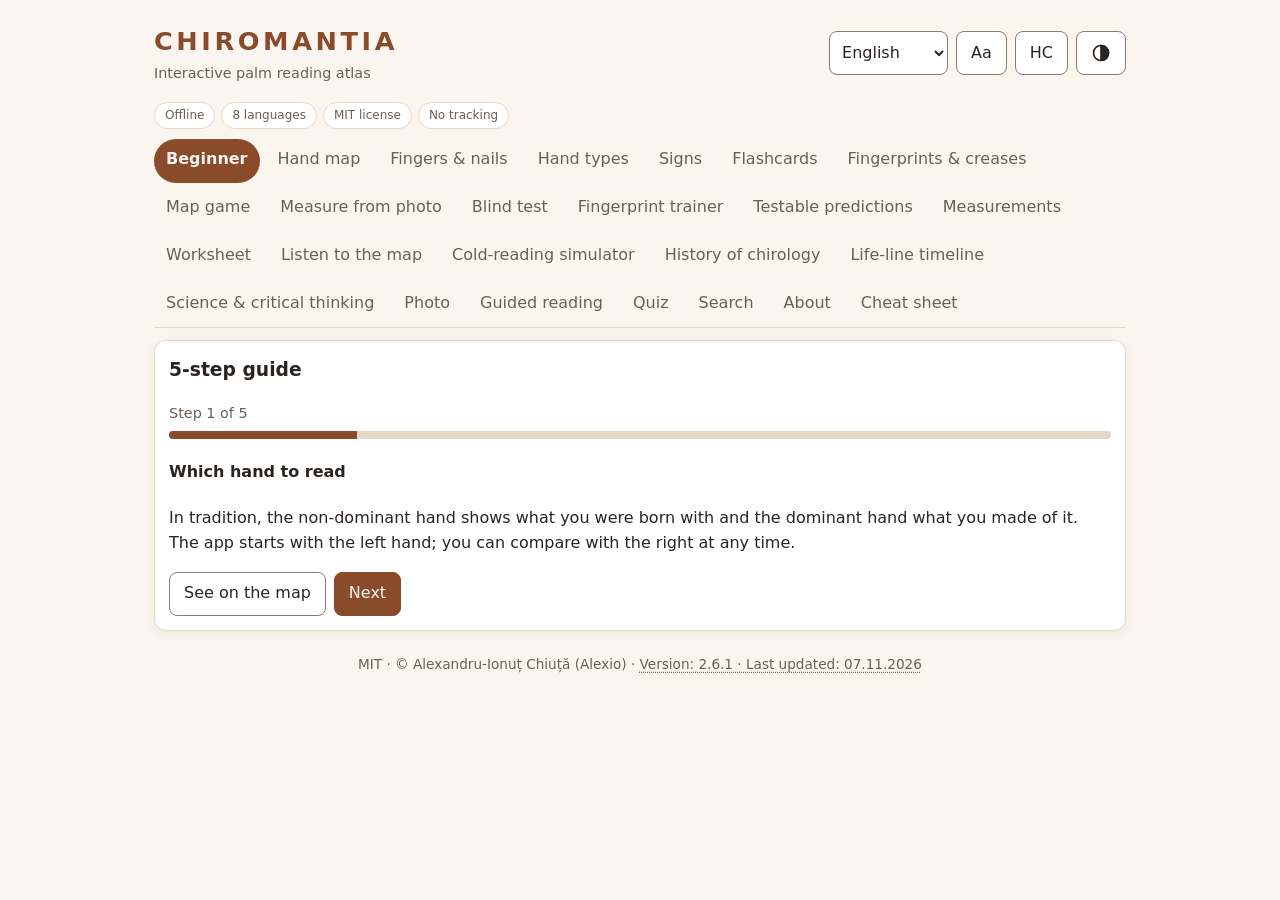
==== commit 861d73e2: "Butoane de distribuire pe retele (stanga), zoom pe dreapta centrat, corectat afisarea suprapusa la z" ====
--- a/index.html
+++ b/index.html
@@ -1,10 +1,10 @@
 <!DOCTYPE html>
-<html lang="ro" data-fff-hash="74bf6675d235688497baebcbb0b8b121e09b33b0c1dd4fba5ec79b6921964ee2">
+<html lang="ro" data-fff-hash="1d4e81de1f00bf28c2e868b61d74ac7c5b1d14577589850a3d7a3aa6bb1f9bad">
 <head>
 <meta charset="utf-8">
-<!--fff:kit:start v=1 modules=core,store,dialog,exit,view,a11y,ux,label,bundle-->
+<!--fff:kit:start v=1 modules=core,store,dialog,exit,view,a11y,share,ux,label,bundle-->
 <meta name="fff-app" content="chiromantia">
-<meta name="fff-modules" content="core,store,dialog,exit,view,a11y,ux,label,bundle">
+<meta name="fff-modules" content="core,store,dialog,exit,view,a11y,share,ux,label,bundle">
 <style id="fff-style">/* fff-kit · stil comun (prefix fff-). Nu modifică stilul aplicației gazdă. */
 [data-fff-label]{cursor:pointer;text-decoration:underline dotted;text-underline-offset:3px}
 [data-fff-label]:focus-visible{outline:2px solid currentColor;outline-offset:2px;border-radius:3px}
@@ -112,7 +112,7 @@
        :root:not([data-fff-viewoff]) table:not([role=presentation]):not([role=none]):not(:has(> thead)) > tbody > tr:first-child > th,
        :root:not([data-fff-viewoff]) table:not([role=presentation]):not([role=none]):not(:has(> thead)) > tr:first-child > th){position:sticky;top:0;z-index:3}
 .fff-view{position:fixed;z-index:2147483590;margin:0;padding:0;pointer-events:none;font:600 13px/1.2 system-ui,-apple-system,"Segoe UI",Roboto,sans-serif;transition:opacity .4s;
-  top:30%;display:flex;flex-direction:column;gap:6px}
+  top:50%;transform:translateY(-50%);display:flex;flex-direction:column;gap:6px}
 .fff-view[hidden]{display:none}
 .fff-view-r{right:calc(8px + env(safe-area-inset-right,0px))}
 .fff-view-l{left:calc(8px + env(safe-area-inset-left,0px))}
@@ -181,6 +181,29 @@
 /* Linkuri subliniate, focus accentuat. */
 html.fff-ul body a{text-decoration:underline!important;text-underline-offset:3px}
 html.fff-ul :focus-visible{outline:4px solid #ffd54a!important;outline-offset:3px!important}
+/* fff-kit · FFF.share — bară verticală de distribuire, marginea din stânga, centrată pe verticală; compensează zoom-ul paginii (FFF.view) prin --fff-zinv. */
+.fff-share{position:fixed;z-index:2147483590;left:calc(8px + env(safe-area-inset-left,0px));top:50%;transform:translateY(-50%);margin:0;padding:0;display:flex;flex-direction:column;align-items:center;gap:6px;
+  pointer-events:none;font:700 14px/1 system-ui,-apple-system,"Segoe UI",Roboto,sans-serif;transition:opacity .4s;max-height:calc(100vh * var(--fff-zinv,1) - 16px);overflow:visible}
+.fff-share *{box-sizing:border-box}
+.fff-share[hidden]{display:none}
+.fff-share-list{display:flex;flex-direction:column;gap:6px}
+.fff-share-closed .fff-share-list{display:none}
+.fff-share-btn{pointer-events:auto;box-sizing:border-box;width:40px;height:40px;min-width:40px;min-height:40px;border-radius:50%;border:1px solid rgba(255,255,255,.4);background:rgba(18,20,26,.72);color:#fff;
+  display:inline-grid;place-items:center;padding:0;margin:0;cursor:pointer;text-decoration:none;opacity:.88;-webkit-tap-highlight-color:transparent;transition:opacity .4s,transform .15s,border-color .15s;box-shadow:0 1px 6px rgba(0,0,0,.45)}
+.fff-share-btn:hover{border-color:#ffd54a;opacity:1}
+.fff-share-btn:active{transform:scale(.92)}
+.fff-share-btn:focus-visible{outline:3px solid #ffd54a;outline-offset:2px}
+.fff-share-btn svg{display:block;pointer-events:none}
+.fff-share-txt{pointer-events:none;font:800 15px/1 system-ui,-apple-system,"Segoe UI",Roboto,sans-serif;letter-spacing:-.02em}
+.fff-share-tog{width:32px;height:32px;min-width:32px;min-height:32px}
+.fff-share-tog svg{width:18px;height:18px}
+.fff-share-idle .fff-share-btn{opacity:.4}
+.fff-share-ok{background:#1f7a3a;border-color:#7fe3a0}.fff-share-no{background:#8a2a2a;border-color:#ff9a9a}
+.fff-share-sr{position:absolute;width:1px;height:1px;overflow:hidden;clip:rect(0 0 0 0);white-space:nowrap}
+@media (pointer:coarse){.fff-share-btn{width:44px;height:44px;min-width:44px;min-height:44px}}
+@media (max-height:420px){.fff-share-btn{width:34px;height:34px;min-width:34px;min-height:34px}.fff-share-list,.fff-share{gap:4px}}
+@media (prefers-reduced-motion:reduce){.fff-share,.fff-share-btn{transition:none}}
+@media print{.fff-share{display:none!important}}
 /* fff-kit · ux — confort la atingere. Specificitate 0 (:where) unde se poate: stilul propriu al aplicației are prioritate. */
 :where(:root:not([data-fff-ux="off"]) a, :root:not([data-fff-ux="off"]) button, :root:not([data-fff-ux="off"]) input, :root:not([data-fff-ux="off"]) select, :root:not([data-fff-ux="off"]) textarea, :root:not([data-fff-ux="off"]) summary, :root:not([data-fff-ux="off"]) label, :root:not([data-fff-ux="off"]) [role=button], :root:not([data-fff-ux="off"]) [role=tab], :root:not([data-fff-ux="off"]) [role=menuitem], :root:not([data-fff-ux="off"]) [role=switch], :root:not([data-fff-ux="off"]) [role=checkbox]){touch-action:manipulation}
 :where(:root:not([data-fff-ux="off"]) button, :root:not([data-fff-ux="off"]) [role=button], :root:not([data-fff-ux="off"]) [role=tab], :root:not([data-fff-ux="off"]) summary){-webkit-user-select:none;user-select:none;-webkit-touch-callout:none}
@@ -194,7 +217,7 @@
     /* iOS mărește pagina la focus dacă textul câmpului e sub 16 px */
   :root:not([data-fff-ux="off"]) input:not([type=checkbox]):not([type=radio]):not([type=range]):not([type=color]):not([type=file]):not([type=hidden]):not([data-fff-nouxfont]),:root:not([data-fff-ux="off"]) select:not([data-fff-nouxfont]),:root:not([data-fff-ux="off"]) textarea:not([data-fff-nouxfont]){font-size:max(16px,1em)}
 }</style>
-<script id="fff-kit">/* fff-kit 1.6.0 */
+<script id="fff-kit">/* fff-kit 1.7.0 */
 /* ---- fff-kit/core ---- */
 /* fff-kit · core · v1.2.0 — fără rețea, fără dependențe. Definește window.FFF. */
 (function () {
@@ -250,7 +273,7 @@
       }
     }
   } catch (e3) {}
-  var KIT_VERSION = '1.6.0';
+  var KIT_VERSION = '1.7.0';
   var F = (window.FFF = window.FFF || {});
   if (F.core && F.core.version) return; // idempotent la dublă încărcare
   var SUP = ['ro', 'en', 'fr', 'it', 'es', 'pt', 'hu', 'de'];
@@ -1333,12 +1356,62 @@
     } catch (e) { /* ignorat */ }
   }
 
+
+  /* ---------- unități de viewport sub zoom ----------
+   * `zoom` pe <html> mărește tot, dar vh/vw rămân măsurate pe fereastra reală: un panou cu height:calc(100vh - 60px) iese cu (zoom−1)·100% din ecran și se suprapune
+   * peste subsol. Copiem regulile care folosesc vh/vw/vmin/vmax într-o foaie de stil proprie, cu unitatea înmulțită cu --fff-zinv (= 1/zoom). */
+  var UNIT = /(-?\d*\.?\d+)(vh|dvh|svh|lvh|vw|dvw|svw|lvw|vmin|dvmin|svmin|lvmin|vmax|dvmax|svmax|lvmax)\b/g;
+  var VPROPS = /^(height|min-height|max-height|width|min-width|max-width|top|bottom|left|right|inset(-block|-inline)?(-start|-end)?|block-size|inline-size|min-block-size|max-block-size|min-inline-size|max-inline-size|flex-basis)$/;
+  var vhSheet = null, vhT = 0;
+  function hasUnit(v) { UNIT.lastIndex = 0; var r = UNIT.test(v); UNIT.lastIndex = 0; return r; }
+  function wrapUnits(v) { return v.replace(UNIT, 'calc($1$2 * var(--fff-zinv,1))'); }
+  function collectUnits(list, out) {
+    for (var i = 0; i < list.length; i++) {
+      var r = list[i];
+      try {
+        if (r.type === 1 && r.style) {
+          var decl = '';
+          for (var j = 0; j < r.style.length; j++) {
+            var p = r.style[j]; if (!VPROPS.test(p)) continue;
+            var v = r.style.getPropertyValue(p); if (!hasUnit(v) || v.indexOf('--fff-zinv') >= 0) continue;
+            decl += p + ':' + wrapUnits(v) + (r.style.getPropertyPriority(p) ? '!important' : '') + ';';
+          }
+          if (decl && r.selectorText) out.push(r.selectorText + '{' + decl + '}');
+        } else if ((r.type === 4 || r.type === 12) && r.cssRules) {
+          var inner = []; collectUnits(r.cssRules, inner);
+          if (inner.length) out.push((r.type === 4 ? '@media ' : '@supports ') + r.conditionText + '{' + inner.join('') + '}');
+        }
+      } catch (e) { /* ignorat */ }
+    }
+  }
+  function fixUnits() {
+    if (Math.abs(total - 1) < 0.005 || !doc.head) return;
+    var out = [];
+    for (var i = 0; i < doc.styleSheets.length; i++) {
+      var ss = doc.styleSheets[i]; if (ss.ownerNode && ss.ownerNode.id === 'fff-vhfix') continue;
+      try { if (ss.cssRules) collectUnits(ss.cssRules, out); } catch (e) { /* foaie din alt domeniu */ }
+    }
+    if (!vhSheet) { vhSheet = doc.createElement('style'); vhSheet.id = 'fff-vhfix'; doc.head.appendChild(vhSheet); }
+    else if (vhSheet.nextSibling) doc.head.appendChild(vhSheet);                                   // rămâne ultima, ca să bată regulile aplicației
+    var css = out.join('\n'); if (vhSheet.textContent !== css) vhSheet.textContent = css;
+    var els = doc.querySelectorAll('[style*="vh"],[style*="vw"],[style*="vmin"],[style*="vmax"]');
+    for (var k = 0; k < els.length; k++) {
+      var st = els[k].style;
+      for (var m = 0; m < st.length; m++) {
+        var pp = st[m]; if (!VPROPS.test(pp)) continue;
+        var vv = st.getPropertyValue(pp); if (hasUnit(vv) && vv.indexOf('--fff-zinv') < 0) st.setProperty(pp, wrapUnits(vv), st.getPropertyPriority(pp));
+      }
+    }
+  }
+  function scheduleUnits() { clearTimeout(vhT); vhT = setTimeout(function () { try { fixUnits(); } catch (e) { /* ignorat */ } }, 120); }
+
   /* ---------- zoom ---------- */
   function applyZoom(z) {
     total = clamp(z);
     if (Math.abs(total - 1) < 0.005) { de.style.removeProperty('zoom'); de.style.removeProperty('--fff-zinv'); }
     else { de.style.zoom = String(round2(total)); de.style.setProperty('--fff-zinv', String(Math.round(1e4 / total) / 1e4)); }
     if (root) root.style.zoom = total === 1 ? '' : String(Math.round(1e4 / total) / 1e4);
+    scheduleUnits();
     state();
   }
   function state() {
@@ -1453,31 +1526,12 @@
     }
     return out;
   }
-  function place(again) {
+  function place() {                                                               // bara de zoom stă mereu pe marginea din DREAPTA, centrată pe verticală (CSS: top:50% + translateY)
     if (!root) return;
-    var prev = root.style.visibility; root.style.visibility = 'hidden';
-    var w = innerWidth, h = innerHeight, H = 144, W = 44, best = null, score = 1e9, rects = ctrlRects();
-    var minY = 76 + H / 2, maxY = h - 12 - H / 2, M = 8;
-    if (!again) de.classList.remove('fff-vpad-r', 'fff-vpad-l');
-    ['l'].forEach(function (c) {                                                  // bara de zoom stă mereu pe marginea din STÂNGA (dreapta e a panoului de accesibilitate, FFF.a11y)
-      var x0 = c === 'r' ? w - M - W : M, x1 = x0 + W;
-      for (var k = 0; k <= 14; k++) {
-        var f = 0.5 + (k % 2 ? 1 : -1) * Math.ceil(k / 2) * 0.05, cy = Math.min(Math.max(h * f, minY), maxY), t0 = cy - H / 2, t1 = cy + H / 2, sc = 0, ov = 0;
-        for (var i = 0; i < rects.length; i++) { var r = rects[i]; if (Math.min(x1, r.right) - Math.max(x0, r.left) > 1 && Math.min(t1, r.bottom) - Math.max(t0, r.top) > 1) { sc += 1; ov += 1; } }
-        for (var d = -H / 2 + 22; d <= H / 2 - 22; d += 50) sc += busy(c === 'r' ? w - 30 : 30, cy + d) * 0.2;
-        sc = sc * 10 + k * 0.1;
-        if (sc < score) { score = sc; best = {c: c, y: cy, ov: ov}; }
-      }
-    });
-    root.style.visibility = prev;
-    if (best && best.ov > 0 && !again) {                                           // nicio înălțime liberă: rezervăm o gutieră pe margine, conținutul se strânge
-      de.classList.remove('fff-vpad-r', 'fff-vpad-l'); de.classList.add('fff-vpad-' + best.c);
-      void de.offsetWidth; return place(true);
-    }
-    if (best && best.ov > 0 && again) { de.classList.remove('fff-vpad-r', 'fff-vpad-l'); }   // nu a ajutat: revenim
-    side = 'l';
+    de.classList.remove('fff-vpad-r', 'fff-vpad-l');
+    side = 'r';
     root.className = root.className.replace(/\bfff-view-(r|l|c)\b/g, '').replace(/\s+/g, ' ').trim() + ' fff-view-' + side;
-    root.style.top = Math.round(best ? best.y - H / 2 : 80) + 'px';
+    root.style.top = '';
   }
   function icon(kind) {
     var NS = 'http://www.w3.org/2000/svg', s = doc.createElementNS(NS, 'svg');
@@ -1635,7 +1689,7 @@
   window.addEventListener('resize', scheduleSticky, {passive: true});
   ['pointerdown', 'touchstart', 'scroll'].forEach(function (ev) { doc.addEventListener(ev, wake, {passive: true, capture: true}); });
   if (doc.readyState === 'loading') doc.addEventListener('DOMContentLoaded', init); else init();
-  window.addEventListener('load', function () { scheduleSticky(); setTimeout(function () { if (root && !root.hidden) refit(); }, 700); });
+  window.addEventListener('load', function () { scheduleUnits(); scheduleSticky(); setTimeout(function () { if (root && !root.hidden) refit(); }, 700); });
   setTimeout(function () { if (root && !root.hidden) refit(); }, 2500);
 })();
 /* ---- fff-kit/a11y ---- */
@@ -2093,6 +2147,138 @@
     } catch (e) { /* ignorat */ }
   })();
   F.onLang && F.onLang(labels);
+  if (doc.readyState === 'loading') doc.addEventListener('DOMContentLoaded', init); else init();
+})();
+/* ---- fff-kit/share ---- */
+/* fff-kit · FFF.share — bară verticală de distribuire pe rețele sociale, pe marginea din STÂNGA, centrată pe verticală.
+ * Fără scripturi sau pixeli de la rețele: fiecare buton e un simplu link către adresa oficială de „share”, deschis doar la clic (target=_blank, rel=noopener noreferrer);
+ * pe telefon apare și „Distribuie…” din sistem (navigator.share). Nu trimite nimic înainte de clic și nu reține nimic în afară de starea strânsă/desfăcută (fff.<slug>.share).
+ * Distribuie adresa canonică a aplicației (<link rel=canonical> / og:url, altfel adresa paginii, altfel https://chiuta.ro/) și titlul paginii.
+ * Elementul stă sub <html> (ca FFF.a11y) și compensează zoom-ul paginii (FFF.view) prin --fff-zinv. Nu apare în iframe, în modul chioșc/încorporat (?kiosk=1, ?embed=1, ?noshare=1),
+ * la tipărire și în browsere automatizate (navigator.webdriver; se forțează cu ?fffshare=1). Se oprește cu <meta name="fff-share" content="off">.
+ * API: FFF.share.{show, hide, toggle, collapse, expand, url, element}. */
+(function () {
+  'use strict';
+  var F = window.FFF;
+  if (!F || F.share) return;
+  var doc = document, de = doc.documentElement;
+  var root = null, list = null, tog = null, live = null, idleT = 0, copyT = 0, OFF = false, wanted = true, forced = false, collapsed = false, moZ = null;
+  function T(k) { return F.t('share', k); }
+  function meta(n) { var m = doc.querySelector('meta[name="' + n + '"]'); return m ? (m.getAttribute('content') || '') : ''; }
+  function RAW() { return F.store && F.store.raw ? F.store.raw : null; }
+  function KEY() { return ((F.store && F.store.prefix) || ('fff.' + (F.slug || 'app') + '.')) + 'share'; }
+
+  function eligible() {
+    if (OFF) return false;
+    if (forced) return true;
+    if (!wanted) return false;
+    if (window.top !== window.self) return false;
+    if (navigator.webdriver && !/[?&]fffshare=1\b/.test(location.search)) return false;
+    if (/[?&](kiosk|embed|noshare)=(1|true)\b/.test(location.search) || de.classList.contains('kiosk') || (doc.body && doc.body.classList.contains('kiosk'))) return false;
+    return true;
+  }
+  function pageUrl() {
+    var c = doc.querySelector('link[rel="canonical"]'), u = c && c.getAttribute('href') || meta('og:url') || (doc.querySelector('meta[property="og:url"]') || {getAttribute: function () { return ''; }}).getAttribute('content');
+    try { if (u) return new URL(u, location.href).href; } catch (e) { /* ignorat */ }
+    if (/^https?:$/.test(location.protocol)) return location.href.split('#')[0];
+    return 'https://chiuta.ro/';
+  }
+  function pageTitle() { return (doc.title || '').trim() || 'chiuta.ro'; }
+  function enc(x) { return encodeURIComponent(x); }
+  var NETS = [
+    {id: 'wa', label: 'WA', href: function (u, t) { return 'https://wa.me/?text=' + enc(t + ' ' + u); }},
+    {id: 'tg', icon: 'M21.5 3.2 2.6 10.6c-.9.4-.9 1.1-.2 1.3l4.8 1.5 1.8 5.6c.2.6.4.8.8.8.4 0 .6-.2.9-.5l2.3-2.2 4.7 3.5c.9.5 1.5.2 1.7-.8l3.1-14.6c.3-1.2-.4-1.7-1.2-1.4zM8.3 13.1l9.5-6c.4-.3.9-.1.5.2l-7.9 7.1-.3 3.3z', href: function (u, t) { return 'https://t.me/share/url?url=' + enc(u) + '&text=' + enc(t); }},
+    {id: 'fb', label: 'f', href: function (u) { return 'https://www.facebook.com/sharer/sharer.php?u=' + enc(u); }},
+    {id: 'x', label: 'X', href: function (u, t) { return 'https://x.com/intent/post?url=' + enc(u) + '&text=' + enc(t); }},
+    {id: 'in', label: 'in', href: function (u) { return 'https://www.linkedin.com/sharing/share-offsite/?url=' + enc(u); }},
+    {id: 'mail', icon: 'M3 5h18a1 1 0 0 1 1 1v12a1 1 0 0 1-1 1H3a1 1 0 0 1-1-1V6a1 1 0 0 1 1-1zm1.6 2 7.4 5.6L19.4 7zM4 9.1V17h16V9.1l-8 6.1z', href: function (u, t) { return 'mailto:?subject=' + enc(t) + '&body=' + enc(t + '\n' + u); }}
+  ];
+  function svg(d, extra) {
+    var s = doc.createElementNS('http://www.w3.org/2000/svg', 'svg'); s.setAttribute('viewBox', '0 0 24 24'); s.setAttribute('width', '20'); s.setAttribute('height', '20'); s.setAttribute('aria-hidden', 'true'); s.setAttribute('focusable', 'false');
+    var p = doc.createElementNS('http://www.w3.org/2000/svg', 'path'); p.setAttribute('d', d); p.setAttribute('fill', extra === 'stroke' ? 'none' : 'currentColor'); if (extra === 'stroke') { p.setAttribute('stroke', 'currentColor'); p.setAttribute('stroke-width', '2'); p.setAttribute('stroke-linecap', 'round'); p.setAttribute('stroke-linejoin', 'round'); }
+    s.appendChild(p); return s;
+  }
+  function netName(id) { return T('n_' + id); }
+  function mkItem(tag, cls) { var e = doc.createElement(tag); e.className = 'fff-share-btn' + (cls ? ' ' + cls : ''); return e; }
+  function say(msg) { if (live) { live.textContent = ''; setTimeout(function () { if (live) live.textContent = msg; }, 30); } }
+
+  function build() {
+    root = doc.createElement('div'); root.className = 'fff-share'; root.setAttribute('data-fff-share', ''); root.setAttribute('role', 'toolbar'); root.hidden = true;
+    live = doc.createElement('span'); live.className = 'fff-share-sr'; live.setAttribute('role', 'status'); live.setAttribute('aria-live', 'polite');
+    tog = mkItem('button', 'fff-share-tog'); tog.type = 'button'; tog.addEventListener('click', function () { api.toggle(); });
+    list = doc.createElement('div'); list.className = 'fff-share-list';
+    root.appendChild(tog); root.appendChild(list); root.appendChild(live);
+    ['pointerdown', 'click', 'touchstart'].forEach(function (ev) { root.addEventListener(ev, function (e) { e.stopPropagation(); }, {passive: true}); });
+    fill();
+  }
+  function fill() {
+    if (!list) return;
+    while (list.firstChild) list.removeChild(list.firstChild);
+    var u = pageUrl(), t = pageTitle();
+    if (typeof navigator.share === 'function') {
+      var n = mkItem('button', 'fff-share-native'); n.type = 'button'; n.setAttribute('data-net', 'native'); n.appendChild(svg('M18 8a3 3 0 1 0-2.8-4M6 15a3 3 0 1 0 0-6 3 3 0 0 0 0 6zm12 7a3 3 0 1 0 0-6 3 3 0 0 0 0 6zM8.6 13.5l6.8 4M15.4 6.5l-6.8 4', 'stroke'));
+      n.addEventListener('click', function () { try { navigator.share({title: pageTitle(), text: pageTitle(), url: pageUrl()}).catch(function () { /* anulat */ }); } catch (e) { /* ignorat */ } });
+      list.appendChild(n);
+    }
+    NETS.forEach(function (net) {
+      var a = mkItem('a'); a.setAttribute('data-net', net.id); a.target = '_blank'; a.rel = 'noopener noreferrer'; a.href = net.href(u, t);
+      if (net.icon) a.appendChild(svg(net.icon)); else { var sp = doc.createElement('span'); sp.className = 'fff-share-txt'; sp.textContent = net.label; a.appendChild(sp); }
+      list.appendChild(a);
+    });
+    var c = mkItem('button'); c.type = 'button'; c.setAttribute('data-net', 'copy'); c.appendChild(svg('M10 14a4.5 4.5 0 0 0 6.4 0l3-3a4.5 4.5 0 0 0-6.4-6.4l-1 1M14 10a4.5 4.5 0 0 0-6.4 0l-3 3a4.5 4.5 0 0 0 6.4 6.4l1-1', 'stroke'));
+    c.addEventListener('click', function () { copy(c); });
+    list.appendChild(c);
+    labels();
+  }
+  function copy(btn) {
+    var u = pageUrl(), done = function (ok) { say(ok ? T('copied') : T('copyfail')); btn.classList.add(ok ? 'fff-share-ok' : 'fff-share-no'); clearTimeout(copyT); copyT = setTimeout(function () { btn.classList.remove('fff-share-ok', 'fff-share-no'); }, 1600); };
+    var fallback = function () { try { var ta = doc.createElement('textarea'); ta.value = u; ta.setAttribute('readonly', ''); ta.style.cssText = 'position:fixed;top:0;left:0;opacity:0'; doc.body.appendChild(ta); ta.select(); var ok = doc.execCommand && doc.execCommand('copy'); doc.body.removeChild(ta); done(!!ok); } catch (e) { done(false); } };
+    try { if (navigator.clipboard && navigator.clipboard.writeText) navigator.clipboard.writeText(u).then(function () { done(true); }, fallback); else fallback(); } catch (e) { fallback(); }
+  }
+  function labels() {
+    if (!root) return;
+    root.setAttribute('aria-label', T('bar'));
+    var items = list.querySelectorAll('[data-net]');
+    for (var i = 0; i < items.length; i++) {
+      var id = items[i].getAttribute('data-net'), nm = id === 'native' ? T('native') : id === 'copy' ? T('copy') : id === 'mail' ? T('n_mail') : T('share').replace('{n}', netName(id));
+      if (id === 'mail') nm = T('share').replace('{n}', T('n_mail'));
+      items[i].setAttribute('aria-label', nm); items[i].title = nm;
+    }
+    if (tog) { tog.setAttribute('aria-expanded', collapsed ? 'false' : 'true'); tog.setAttribute('aria-label', collapsed ? T('open') : T('close')); tog.title = collapsed ? T('open') : T('close'); }
+  }
+  function paintTog() {
+    if (!tog) return; while (tog.firstChild) tog.removeChild(tog.firstChild);
+    tog.appendChild(collapsed ? svg('M18 8a3 3 0 1 0-2.8-4M6 15a3 3 0 1 0 0-6 3 3 0 0 0 0 6zm12 7a3 3 0 1 0 0-6 3 3 0 0 0 0 6zM8.6 13.5l6.8 4M15.4 6.5l-6.8 4', 'stroke') : svg('M15 6l-6 6 6 6', 'stroke'));
+    root.classList.toggle('fff-share-closed', collapsed); labels();
+  }
+  function load() { try { var R = RAW(), v = R ? R.get(KEY()) : null; if (v === '1') collapsed = true; else if (v === '0') collapsed = false; else collapsed = (innerHeight || 800) < 520; } catch (e) { /* ignorat */ } }
+  function save() { try { var R = RAW(); if (R) R.set(KEY(), collapsed ? '1' : '0'); } catch (e) { /* ignorat */ } }
+  function zoomFix() { if (!root) return; var z = parseFloat(de.style.zoom); root.style.zoom = (z && Math.abs(z - 1) > 0.005) ? String(Math.round(1e4 / z) / 1e4) : ''; }
+  function wake() { if (!root) return; root.classList.remove('fff-share-idle'); clearTimeout(idleT); idleT = setTimeout(function () { if (root) root.classList.add('fff-share-idle'); }, 5000); }
+  function mount() {
+    if (!root) { build(); load(); }
+    if (!root.isConnected) de.appendChild(root);
+    paintTog(); zoomFix(); root.hidden = false; wake();
+    if (!moZ && typeof MutationObserver === 'function') { try { moZ = new MutationObserver(zoomFix); moZ.observe(de, {attributes: true, attributeFilter: ['style']}); } catch (e) { /* ignorat */ } }
+    return true;
+  }
+  var api = {
+    show: function () { wanted = true; if (eligible()) mount(); },
+    hide: function () { wanted = false; if (root) root.hidden = true; },
+    toggle: function () { collapsed = !collapsed; save(); paintTog(); wake(); },
+    collapse: function () { collapsed = true; save(); paintTog(); },
+    expand: function () { collapsed = false; save(); paintTog(); },
+    url: pageUrl,
+    element: function () { return root; }
+  };
+  F.share = api;
+  function init() {
+    if (meta('fff-share').toLowerCase() === 'off' || /[?&]noshare=(1|true)\b/.test(location.search)) { OFF = true; return; }
+    if (eligible()) mount();
+  }
+  F.onLang && F.onLang(function () { if (root) { fill(); paintTog(); } });
+  ['pointerdown', 'touchstart', 'scroll', 'mousemove'].forEach(function (ev) { doc.addEventListener(ev, wake, {passive: true, capture: true}); });
+  window.addEventListener('load', function () { if (root && !root.hidden) { fill(); paintTog(); } });
   if (doc.readyState === 'loading') doc.addEventListener('DOMContentLoaded', init); else init();
 })();
 /* ---- fff-kit/ux ---- */
@@ -3113,10 +3299,10 @@
   };
 })();
 </script>
-<script type="application/json" id="fff-i18n">{"dialog":{"ro":{"yes":"Da","cancel":"Anulează","ok":"OK","close":"Închide","dismiss":"Închide notificarea","title_confirm":"Confirmare","title_alert":"Atenție","title_prompt":"Introdu o valoare","title_show":"Text","err_required":"Completează acest câmp.","sr_info":"Informație","sr_success":"Reușit","sr_warning":"Avertisment","sr_error":"Eroare"},"en":{"yes":"Yes","cancel":"Cancel","ok":"OK","close":"Close","dismiss":"Dismiss notification","title_confirm":"Confirm","title_alert":"Notice","title_prompt":"Enter a value","title_show":"Text","err_required":"Please fill in this field.","sr_info":"Information","sr_success":"Success","sr_warning":"Warning","sr_error":"Error"},"fr":{"yes":"Oui","cancel":"Annuler","ok":"OK","close":"Fermer","dismiss":"Fermer la notification","title_confirm":"Confirmation","title_alert":"Attention","title_prompt":"Saisissez une valeur","title_show":"Texte","err_required":"Veuillez remplir ce champ.","sr_info":"Information","sr_success":"Réussite","sr_warning":"Avertissement","sr_error":"Erreur"},"it":{"yes":"Sì","cancel":"Annulla","ok":"OK","close":"Chiudi","dismiss":"Chiudi la notifica","title_confirm":"Conferma","title_alert":"Attenzione","title_prompt":"Inserisci un valore","title_show":"Testo","err_required":"Compila questo campo.","sr_info":"Informazione","sr_success":"Operazione riuscita","sr_warning":"Avviso","sr_error":"Errore"},"es":{"yes":"Sí","cancel":"Cancelar","ok":"OK","close":"Cerrar","dismiss":"Cerrar la notificación","title_confirm":"Confirmación","title_alert":"Atención","title_prompt":"Introduce un valor","title_show":"Texto","err_required":"Rellena este campo.","sr_info":"Información","sr_success":"Correcto","sr_warning":"Aviso","sr_error":"Error"},"pt":{"yes":"Sim","cancel":"Cancelar","ok":"OK","close":"Fechar","dismiss":"Fechar a notificação","title_confirm":"Confirmação","title_alert":"Atenção","title_prompt":"Introduza um valor","title_show":"Texto","err_required":"Preencha este campo.","sr_info":"Informação","sr_success":"Sucesso","sr_warning":"Aviso","sr_error":"Erro"},"hu":{"yes":"Igen","cancel":"Mégse","ok":"OK","close":"Bezárás","dismiss":"Értesítés bezárása","title_confirm":"Megerősítés","title_alert":"Figyelem","title_prompt":"Adj meg egy értéket","title_show":"Szöveg","err_required":"Töltsd ki ezt a mezőt.","sr_info":"Információ","sr_success":"Sikeres","sr_warning":"Figyelmeztetés","sr_error":"Hiba"},"de":{"yes":"Ja","cancel":"Abbrechen","ok":"OK","close":"Schließen","dismiss":"Benachrichtigung schließen","title_confirm":"Bestätigung","title_alert":"Hinweis","title_prompt":"Wert eingeben","title_show":"Text","err_required":"Bitte dieses Feld ausfüllen.","sr_info":"Information","sr_success":"Erfolg","sr_warning":"Warnung","sr_error":"Fehler"}},"exit":{"ro":{"btn":"Închide aplicația","ask":"Închizi aplicația?","yes":"Închide","no":"Rămâi"},"en":{"btn":"Close the app","ask":"Close the app?","yes":"Close","no":"Stay"},"fr":{"btn":"Fermer l'application","ask":"Fermer l'application ?","yes":"Fermer","no":"Rester"},"it":{"btn":"Chiudi l'app","ask":"Chiudere l'app?","yes":"Chiudi","no":"Resta"},"es":{"btn":"Cerrar la aplicación","ask":"¿Cerrar la aplicación?","yes":"Cerrar","no":"Quedarme"},"pt":{"btn":"Fechar a aplicação","ask":"Fechar a aplicação?","yes":"Fechar","no":"Ficar"},"de":{"btn":"App schließen","ask":"App schließen?","yes":"Schließen","no":"Bleiben"},"hu":{"btn":"Alkalmazás bezárása","ask":"Bezárod az alkalmazást?","yes":"Bezárás","no":"Maradok"}},"view":{"ro":{"bar":"Zoom și dimensiunea textului","in":"Mărește","out":"Micșorează","fit":"Zoom automat","zoom":"Zoom"},"en":{"bar":"Zoom and text size","in":"Zoom in","out":"Zoom out","fit":"Automatic zoom","zoom":"Zoom"},"fr":{"bar":"Zoom et taille du texte","in":"Agrandir","out":"Réduire","fit":"Zoom automatique","zoom":"Zoom"},"it":{"bar":"Zoom e dimensione del testo","in":"Ingrandisci","out":"Riduci","fit":"Zoom automatico","zoom":"Zoom"},"es":{"bar":"Zoom y tamaño del texto","in":"Ampliar","out":"Reducir","fit":"Zoom automático","zoom":"Zoom"},"pt":{"bar":"Zoom e tamanho do texto","in":"Ampliar","out":"Reduzir","fit":"Zoom automático","zoom":"Zoom"},"de":{"bar":"Zoom und Textgröße","in":"Vergrößern","out":"Verkleinern","fit":"Automatischer Zoom","zoom":"Zoom"},"hu":{"bar":"Nagyítás és szövegméret","in":"Nagyítás","out":"Kicsinyítés","fit":"Automatikus nagyítás","zoom":"Nagyítás"}},"a11y":{"ro":{"skip":"Sari la conținut","btn":"Accesibilitate","up":"Înapoi sus","t":"Opțiuni de accesibilitate","sz":"Mărimea textului","sm":"Mai mic","lg":"Mai mare","pc":"{n}%","hc":"Contrast ridicat","rm":"Fără animații","rf":"Text lizibil (spațiere mărită)","ul":"Linkuri subliniate, focus accentuat","tts":"🔊 Citește textul","tts2":"■ Oprește citirea","tth":"Citește textul selectat sau pe cel vizibil pe ecran.","tt0":"Citirea cu voce nu e disponibilă în acest browser.","ttn":"Nu am găsit text de citit pe ecran.","rs":"Resetează tot","cl":"Închide"},"en":{"skip":"Skip to content","btn":"Accessibility","up":"Back to top","t":"Accessibility options","sz":"Text size","sm":"Smaller","lg":"Larger","pc":"{n}%","hc":"High contrast","rm":"No animations","rf":"Readable text (wider spacing)","ul":"Underlined links, strong focus","tts":"🔊 Read the text","tts2":"■ Stop reading","tth":"Reads the selected text, or the text visible on screen.","tt0":"Speech is not available in this browser.","ttn":"No text to read on screen.","rs":"Reset all","cl":"Close"},"fr":{"skip":"Aller au contenu","btn":"Accessibilité","up":"Retour en haut","t":"Options d’accessibilité","sz":"Taille du texte","sm":"Plus petit","lg":"Plus grand","pc":"{n}%","hc":"Contraste élevé","rm":"Sans animations","rf":"Texte lisible (espacement élargi)","ul":"Liens soulignés, focus renforcé","tts":"🔊 Lire le texte","tts2":"■ Arrêter la lecture","tth":"Lit le texte sélectionné ou celui visible à l’écran.","tt0":"La lecture vocale n’est pas disponible dans ce navigateur.","ttn":"Aucun texte à lire à l’écran.","rs":"Tout réinitialiser","cl":"Fermer"},"it":{"skip":"Vai al contenuto","btn":"Accessibilità","up":"Torna su","t":"Opzioni di accessibilità","sz":"Dimensione del testo","sm":"Più piccolo","lg":"Più grande","pc":"{n}%","hc":"Contrasto elevato","rm":"Senza animazioni","rf":"Testo leggibile (spaziatura ampia)","ul":"Link sottolineati, focus marcato","tts":"🔊 Leggi il testo","tts2":"■ Ferma la lettura","tth":"Legge il testo selezionato o quello visibile sullo schermo.","tt0":"La lettura vocale non è disponibile in questo browser.","ttn":"Nessun testo da leggere sullo schermo.","rs":"Ripristina tutto","cl":"Chiudi"},"es":{"skip":"Saltar al contenido","btn":"Accesibilidad","up":"Volver arriba","t":"Opciones de accesibilidad","sz":"Tamaño del texto","sm":"Más pequeño","lg":"Más grande","pc":"{n}%","hc":"Contraste alto","rm":"Sin animaciones","rf":"Texto legible (espaciado amplio)","ul":"Enlaces subrayados, foco marcado","tts":"🔊 Leer el texto","tts2":"■ Detener la lectura","tth":"Lee el texto seleccionado o el visible en pantalla.","tt0":"La lectura en voz alta no está disponible en este navegador.","ttn":"No hay texto que leer en pantalla.","rs":"Restablecer todo","cl":"Cerrar"},"pt":{"skip":"Saltar para o conteúdo","btn":"Acessibilidade","up":"Voltar ao topo","t":"Opções de acessibilidade","sz":"Tamanho do texto","sm":"Mais pequeno","lg":"Maior","pc":"{n}%","hc":"Contraste elevado","rm":"Sem animações","rf":"Texto legível (espaçamento maior)","ul":"Ligações sublinhadas, foco reforçado","tts":"🔊 Ler o texto","tts2":"■ Parar a leitura","tth":"Lê o texto selecionado ou o visível no ecrã.","tt0":"A leitura em voz alta não está disponível neste navegador.","ttn":"Não há texto para ler no ecrã.","rs":"Repor tudo","cl":"Fechar"},"de":{"skip":"Zum Inhalt springen","btn":"Barrierefreiheit","up":"Nach oben","t":"Barrierefreiheits-Optionen","sz":"Textgröße","sm":"Kleiner","lg":"Größer","pc":"{n} %","hc":"Hoher Kontrast","rm":"Keine Animationen","rf":"Gut lesbarer Text (weiter Abstand)","ul":"Unterstrichene Links, starker Fokus","tts":"🔊 Text vorlesen","tts2":"■ Vorlesen beenden","tth":"Liest den markierten oder den sichtbaren Text vor.","tt0":"Sprachausgabe ist in diesem Browser nicht verfügbar.","ttn":"Kein Text zum Vorlesen auf dem Bildschirm.","rs":"Alles zurücksetzen","cl":"Schließen"},"hu":{"skip":"Ugrás a tartalomra","btn":"Hozzáférhetőség","up":"Vissza a tetejére","t":"Hozzáférhetőségi beállítások","sz":"Szövegméret","sm":"Kisebb","lg":"Nagyobb","pc":"{n}%","hc":"Magas kontraszt","rm":"Animációk nélkül","rf":"Olvasható szöveg (tágabb térköz)","ul":"Aláhúzott linkek, erős fókusz","tts":"🔊 Szöveg felolvasása","tts2":"■ Felolvasás leállítása","tth":"Felolvassa a kijelölt vagy a képernyőn látható szöveget.","tt0":"A hangfelolvasás nem érhető el ebben a böngészőben.","ttn":"Nincs felolvasható szöveg a képernyőn.","rs":"Minden visszaállítása","cl":"Bezárás"}},"ux":{"ro":{"copied":"Copiat","saved":"Salvat"},"en":{"copied":"Copied","saved":"Saved"},"fr":{"copied":"Copié","saved":"Enregistré"},"it":{"copied":"Copiato","saved":"Salvato"},"es":{"copied":"Copiado","saved":"Guardado"},"pt":{"copied":"Copiado","saved":"Guardado"},"de":{"copied":"Kopiert","saved":"Gespeichert"},"hu":{"copied":"Másolva","saved":"Mentve"}},"label":{"ro":{"title":"Transparență","open_hint":"Deschide eticheta de transparență","close":"Închide","disabled":"Funcțiile kitului sunt dezactivate pentru această aplicație: {reason}","self_mod":"Atenție: aplicația își poate salva propria copie (împreună cu datele tale). Suma SHA-256 declarată se aplică doar fișierului distribuit inițial.","net_h":"Rețea","net_none":"0 cereri externe declarate","net_list":"Gazde externe declarate sau permise de politica de securitate (CSP):","net_note":"Declarat la construirea fișierului, prin analiza codului; poți verifica și în fila Rețea a instrumentelor browserului.","net_unknown":"Informații indisponibile: fișierul nu conține descriptorul de transparență.","store_h":"Stocare locală","store_none":"Nicio cheie în localStorage.","store_sum":"{n} chei · {size}","store_key":"Cheie","store_size":"Mărime","store_more":"…și încă {n} chei","store_idb":"Aplicația folosește și IndexedDB, care nu este inclus în copia de siguranță.","store_note":"Datele rămân în acest browser; nimic nu este trimis.","perm_h":"Permisiuni și API-uri folosite","perm_none":"Nu au fost detectate API-uri sensibile.","perm_note":"Detectate static în codul sursă; pentru cele sensibile, browserul îți cere acordul.","perm_cam":"Cameră / microfon","perm_geo":"Locație","perm_rtc":"Conexiuni directe între browsere (WebRTC)","perm_share":"Partajare (Web Share)","perm_notif":"Notificări","perm_tts":"Sinteză vocală","perm_stt":"Recunoaștere vocală","perm_clip":"Clipboard","perm_sw":"Service worker (instalare / offline)","perm_idb":"IndexedDB","perm_ls":"localStorage","perm_crypto":"Criptografie (Web Crypto)","perm_webgl":"WebGL","perm_webgpu":"WebGPU","perm_worker":"Web Worker","perm_bc":"BroadcastChannel","file_h":"Fișier","file_size":"Dimensiune: {size}","file_hash":"SHA-256 declarat:","file_nohash":"Suma de control nu este declarată în acest fișier.","file_how_h":"Cum verifici","file_how":"Alege fișierul descărcat: se calculează SHA-256 după golirea câmpurilor de hash (data-fff-hash și „sha256”) și se compară cu valoarea declarată. Același calcul în terminal:","verify_btn":"Verifică un fișier descărcat…","verify_ok":"Se potrivește: fișierul este identic cu cel declarat.","verify_bad":"Nu se potrivește. Calculat: {got}","verify_err":"Fișierul nu a putut fi citit.","verify_cmd":"Comandă de verificare","bk_h":"Copie de siguranță","bk_hint":"Fișier .fff.json cu datele din localStorage ale aplicației. Varianta criptată folosește AES-GCM 256 cu cheie derivată prin PBKDF2-SHA256 ({iter} de iterații); parola nu poate fi recuperată.","bk_export":"Exportă","bk_export_enc":"Exportă criptat…","bk_import":"Importă…","bk_wipe":"Șterge datele aplicației","bk_pw":"Parolă (min. {n} caractere)","bk_pw2":"Repetă parola","bk_go":"Exportă criptat","bk_pw_file":"Parola fișierului","bk_import_go":"Importă","pw_mismatch":"Parolele nu coincid.","ok_export":"Exportat: {file} ({n} chei).","ok_export_enc":"Exportat criptat: {file} ({n} chei).","ok_import":"Importate {n} chei. Se reîncarcă pagina…","ok_wipe":"Șterse {n} chei. Se reîncarcă pagina…","nothing_to_wipe":"Nu există date de șters.","enter_pw":"Fișierul {file} este criptat: introdu parola.","cancelled":"Anulat.","kit_line":"fff-kit v{v} · module: {mods}","install":"Instalează aplicația","bk_sync":"Sincronizează între dispozitive","bk_history":"Istoric (mașina timpului)"},"en":{"title":"Transparency","open_hint":"Open the transparency label","close":"Close","disabled":"Kit features are disabled for this app: {reason}","self_mod":"Note: this app can save its own copy (together with your data). The declared SHA-256 applies only to the originally distributed file.","net_h":"Network","net_none":"0 external requests declared","net_list":"External hosts declared or allowed by the security policy (CSP):","net_note":"Declared at build time by analysing the code; you can also check the Network tab of your browser tools.","net_unknown":"Information unavailable: the file has no transparency descriptor.","store_h":"Local storage","store_none":"No keys in localStorage.","store_sum":"{n} keys · {size}","store_key":"Key","store_size":"Size","store_more":"…and {n} more keys","store_idb":"The app also uses IndexedDB, which is not included in the backup.","store_note":"Data stays in this browser; nothing is sent.","perm_h":"Permissions and APIs used","perm_none":"No sensitive APIs detected.","perm_note":"Detected statically in the source code; for sensitive ones the browser asks for your consent.","perm_cam":"Camera / microphone","perm_geo":"Location","perm_rtc":"Direct browser-to-browser connections (WebRTC)","perm_share":"Sharing (Web Share)","perm_notif":"Notifications","perm_tts":"Speech synthesis","perm_stt":"Speech recognition","perm_clip":"Clipboard","perm_sw":"Service worker (install / offline)","perm_idb":"IndexedDB","perm_ls":"localStorage","perm_crypto":"Cryptography (Web Crypto)","perm_webgl":"WebGL","perm_webgpu":"WebGPU","perm_worker":"Web Worker","perm_bc":"BroadcastChannel","file_h":"File","file_size":"Size: {size}","file_hash":"Declared SHA-256:","file_nohash":"No checksum is declared in this file.","file_how_h":"How to verify","file_how":"Choose the downloaded file: its SHA-256 is computed after blanking the hash fields (data-fff-hash and \"sha256\") and compared with the declared value. The same computation in a terminal:","verify_btn":"Verify a downloaded file…","verify_ok":"Match: the file is identical to the declared one.","verify_bad":"No match. Computed: {got}","verify_err":"The file could not be read.","verify_cmd":"Verification command","bk_h":"Backup","bk_hint":"A .fff.json file with the app's localStorage data. The encrypted variant uses AES-GCM 256 with a key derived via PBKDF2-SHA256 ({iter} iterations); the password cannot be recovered.","bk_export":"Export","bk_export_enc":"Export encrypted…","bk_import":"Import…","bk_wipe":"Delete app data","bk_pw":"Password (min. {n} characters)","bk_pw2":"Repeat password","bk_go":"Export encrypted","bk_pw_file":"File password","bk_import_go":"Import","pw_mismatch":"Passwords do not match.","ok_export":"Exported: {file} ({n} keys).","ok_export_enc":"Exported encrypted: {file} ({n} keys).","ok_import":"Imported {n} keys. Reloading the page…","ok_wipe":"Deleted {n} keys. Reloading the page…","nothing_to_wipe":"There is no data to delete.","enter_pw":"The file {file} is encrypted: enter the password.","cancelled":"Cancelled.","kit_line":"fff-kit v{v} · modules: {mods}","install":"Install the app","bk_sync":"Sync between devices","bk_history":"History (time machine)"},"fr":{"title":"Transparence","open_hint":"Ouvrir l’étiquette de transparence","close":"Fermer","disabled":"Les fonctions du kit sont désactivées pour cette application : {reason}","self_mod":"Attention : cette application peut enregistrer sa propre copie (avec vos données). Le SHA-256 déclaré ne vaut que pour le fichier distribué à l’origine.","net_h":"Réseau","net_none":"0 requête externe déclarée","net_list":"Hôtes externes déclarés ou autorisés par la politique de sécurité (CSP) :","net_note":"Déclaré à la construction par analyse du code ; vous pouvez aussi vérifier dans l’onglet Réseau des outils du navigateur.","net_unknown":"Informations indisponibles : le fichier ne contient pas de descripteur de transparence.","store_h":"Stockage local","store_none":"Aucune clé dans localStorage.","store_sum":"{n} clés · {size}","store_key":"Clé","store_size":"Taille","store_more":"…et {n} clés de plus","store_idb":"L’application utilise aussi IndexedDB, non inclus dans la sauvegarde.","store_note":"Les données restent dans ce navigateur ; rien n’est envoyé.","perm_h":"Autorisations et API utilisées","perm_none":"Aucune API sensible détectée.","perm_note":"Détectées statiquement dans le code source ; pour les API sensibles, le navigateur demande votre accord.","perm_cam":"Caméra / microphone","perm_geo":"Localisation","perm_rtc":"Connexions directes entre navigateurs (WebRTC)","perm_share":"Partage (Web Share)","perm_notif":"Notifications","perm_tts":"Synthèse vocale","perm_stt":"Reconnaissance vocale","perm_clip":"Presse-papiers","perm_sw":"Service worker (installation / hors ligne)","perm_idb":"IndexedDB","perm_ls":"localStorage","perm_crypto":"Cryptographie (Web Crypto)","perm_webgl":"WebGL","perm_webgpu":"WebGPU","perm_worker":"Web Worker","perm_bc":"BroadcastChannel","file_h":"Fichier","file_size":"Taille : {size}","file_hash":"SHA-256 déclaré :","file_nohash":"Aucune somme de contrôle n’est déclarée dans ce fichier.","file_how_h":"Comment vérifier","file_how":"Choisissez le fichier téléchargé : son SHA-256 est calculé après avoir vidé les champs de hachage (data-fff-hash et « sha256 ») puis comparé à la valeur déclarée. Même calcul dans un terminal :","verify_btn":"Vérifier un fichier téléchargé…","verify_ok":"Concordance : le fichier est identique à celui déclaré.","verify_bad":"Pas de concordance. Calculé : {got}","verify_err":"Le fichier n’a pas pu être lu.","verify_cmd":"Commande de vérification","bk_h":"Sauvegarde","bk_hint":"Un fichier .fff.json avec les données localStorage de l’application. La variante chiffrée utilise AES-GCM 256 avec une clé dérivée par PBKDF2-SHA256 ({iter} itérations) ; le mot de passe est irrécupérable.","bk_export":"Exporter","bk_export_enc":"Exporter chiffré…","bk_import":"Importer…","bk_wipe":"Supprimer les données de l’application","bk_pw":"Mot de passe (min. {n} caractères)","bk_pw2":"Répéter le mot de passe","bk_go":"Exporter chiffré","bk_pw_file":"Mot de passe du fichier","bk_import_go":"Importer","pw_mismatch":"Les mots de passe ne correspondent pas.","ok_export":"Exporté : {file} ({n} clés).","ok_export_enc":"Exporté chiffré : {file} ({n} clés).","ok_import":"{n} clés importées. Rechargement de la page…","ok_wipe":"{n} clés supprimées. Rechargement de la page…","nothing_to_wipe":"Aucune donnée à supprimer.","enter_pw":"Le fichier {file} est chiffré : saisissez le mot de passe.","cancelled":"Annulé.","kit_line":"fff-kit v{v} · modules : {mods}","install":"Installer l’application","bk_sync":"Synchroniser entre appareils","bk_history":"Historique (machine à remonter le temps)"},"it":{"title":"Trasparenza","open_hint":"Apri l’etichetta di trasparenza","close":"Chiudi","disabled":"Le funzioni del kit sono disattivate per questa app: {reason}","self_mod":"Attenzione: questa app può salvare una propria copia (insieme ai tuoi dati). Lo SHA-256 dichiarato vale solo per il file distribuito in origine.","net_h":"Rete","net_none":"0 richieste esterne dichiarate","net_list":"Host esterni dichiarati o consentiti dalla politica di sicurezza (CSP):","net_note":"Dichiarato in fase di costruzione tramite analisi del codice; puoi controllare anche nella scheda Rete degli strumenti del browser.","net_unknown":"Informazioni non disponibili: il file non contiene il descrittore di trasparenza.","store_h":"Archiviazione locale","store_none":"Nessuna chiave in localStorage.","store_sum":"{n} chiavi · {size}","store_key":"Chiave","store_size":"Dimensione","store_more":"…e altre {n} chiavi","store_idb":"L’app usa anche IndexedDB, non incluso nel backup.","store_note":"I dati restano in questo browser; non viene inviato nulla.","perm_h":"Permessi e API usati","perm_none":"Nessuna API sensibile rilevata.","perm_note":"Rilevate in modo statico nel codice sorgente; per quelle sensibili il browser chiede il tuo consenso.","perm_cam":"Fotocamera / microfono","perm_geo":"Posizione","perm_rtc":"Connessioni dirette tra browser (WebRTC)","perm_share":"Condivisione (Web Share)","perm_notif":"Notifiche","perm_tts":"Sintesi vocale","perm_stt":"Riconoscimento vocale","perm_clip":"Appunti","perm_sw":"Service worker (installazione / offline)","perm_idb":"IndexedDB","perm_ls":"localStorage","perm_crypto":"Crittografia (Web Crypto)","perm_webgl":"WebGL","perm_webgpu":"WebGPU","perm_worker":"Web Worker","perm_bc":"BroadcastChannel","file_h":"File","file_size":"Dimensione: {size}","file_hash":"SHA-256 dichiarato:","file_nohash":"In questo file non è dichiarata alcuna somma di controllo.","file_how_h":"Come verificare","file_how":"Scegli il file scaricato: ne viene calcolato lo SHA-256 dopo aver svuotato i campi hash (data-fff-hash e «sha256») e confrontato con il valore dichiarato. Lo stesso calcolo da terminale:","verify_btn":"Verifica un file scaricato…","verify_ok":"Corrisponde: il file è identico a quello dichiarato.","verify_bad":"Non corrisponde. Calcolato: {got}","verify_err":"Impossibile leggere il file.","verify_cmd":"Comando di verifica","bk_h":"Copia di sicurezza","bk_hint":"Un file .fff.json con i dati localStorage dell’app. La variante cifrata usa AES-GCM 256 con chiave derivata tramite PBKDF2-SHA256 ({iter} iterazioni); la password non è recuperabile.","bk_export":"Esporta","bk_export_enc":"Esporta cifrato…","bk_import":"Importa…","bk_wipe":"Elimina i dati dell’app","bk_pw":"Password (min. {n} caratteri)","bk_pw2":"Ripeti la password","bk_go":"Esporta cifrato","bk_pw_file":"Password del file","bk_import_go":"Importa","pw_mismatch":"Le password non coincidono.","ok_export":"Esportato: {file} ({n} chiavi).","ok_export_enc":"Esportato cifrato: {file} ({n} chiavi).","ok_import":"Importate {n} chiavi. Ricarico la pagina…","ok_wipe":"Eliminate {n} chiavi. Ricarico la pagina…","nothing_to_wipe":"Non ci sono dati da eliminare.","enter_pw":"Il file {file} è cifrato: inserisci la password.","cancelled":"Annullato.","kit_line":"fff-kit v{v} · moduli: {mods}","install":"Installa l’app","bk_sync":"Sincronizza tra dispositivi","bk_history":"Cronologia (macchina del tempo)"},"es":{"title":"Transparencia","open_hint":"Abrir la etiqueta de transparencia","close":"Cerrar","disabled":"Las funciones del kit están desactivadas para esta aplicación: {reason}","self_mod":"Atención: esta aplicación puede guardar su propia copia (junto con tus datos). El SHA-256 declarado solo vale para el archivo distribuido originalmente.","net_h":"Red","net_none":"0 solicitudes externas declaradas","net_list":"Hosts externos declarados o permitidos por la política de seguridad (CSP):","net_note":"Declarado al construir el archivo mediante análisis del código; también puedes comprobarlo en la pestaña Red de las herramientas del navegador.","net_unknown":"Información no disponible: el archivo no contiene el descriptor de transparencia.","store_h":"Almacenamiento local","store_none":"Ninguna clave en localStorage.","store_sum":"{n} claves · {size}","store_key":"Clave","store_size":"Tamaño","store_more":"…y {n} claves más","store_idb":"La aplicación también usa IndexedDB, que no se incluye en la copia de seguridad.","store_note":"Los datos permanecen en este navegador; no se envía nada.","perm_h":"Permisos y API usadas","perm_none":"No se detectaron API sensibles.","perm_note":"Detectadas de forma estática en el código fuente; para las sensibles, el navegador pide tu consentimiento.","perm_cam":"Cámara / micrófono","perm_geo":"Ubicación","perm_rtc":"Conexiones directas entre navegadores (WebRTC)","perm_share":"Compartir (Web Share)","perm_notif":"Notificaciones","perm_tts":"Síntesis de voz","perm_stt":"Reconocimiento de voz","perm_clip":"Portapapeles","perm_sw":"Service worker (instalación / sin conexión)","perm_idb":"IndexedDB","perm_ls":"localStorage","perm_crypto":"Criptografía (Web Crypto)","perm_webgl":"WebGL","perm_webgpu":"WebGPU","perm_worker":"Web Worker","perm_bc":"BroadcastChannel","file_h":"Archivo","file_size":"Tamaño: {size}","file_hash":"SHA-256 declarado:","file_nohash":"Este archivo no declara ninguna suma de verificación.","file_how_h":"Cómo verificar","file_how":"Elige el archivo descargado: se calcula su SHA-256 tras vaciar los campos de hash (data-fff-hash y «sha256») y se compara con el valor declarado. El mismo cálculo en una terminal:","verify_btn":"Verificar un archivo descargado…","verify_ok":"Coincide: el archivo es idéntico al declarado.","verify_bad":"No coincide. Calculado: {got}","verify_err":"No se pudo leer el archivo.","verify_cmd":"Comando de verificación","bk_h":"Copia de seguridad","bk_hint":"Un archivo .fff.json con los datos de localStorage de la aplicación. La variante cifrada usa AES-GCM 256 con clave derivada mediante PBKDF2-SHA256 ({iter} iteraciones); la contraseña no se puede recuperar.","bk_export":"Exportar","bk_export_enc":"Exportar cifrado…","bk_import":"Importar…","bk_wipe":"Borrar los datos de la aplicación","bk_pw":"Contraseña (mín. {n} caracteres)","bk_pw2":"Repite la contraseña","bk_go":"Exportar cifrado","bk_pw_file":"Contraseña del archivo","bk_import_go":"Importar","pw_mismatch":"Las contraseñas no coinciden.","ok_export":"Exportado: {file} ({n} claves).","ok_export_enc":"Exportado cifrado: {file} ({n} claves).","ok_import":"{n} claves importadas. Recargando la página…","ok_wipe":"{n} claves borradas. Recargando la página…","nothing_to_wipe":"No hay datos que borrar.","enter_pw":"El archivo {file} está cifrado: introduce la contraseña.","cancelled":"Cancelado.","kit_line":"fff-kit v{v} · módulos: {mods}","install":"Instalar la aplicación","bk_sync":"Sincronizar entre dispositivos","bk_history":"Historial (máquina del tiempo)"},"pt":{"title":"Transparência","open_hint":"Abrir a etiqueta de transparência","close":"Fechar","disabled":"As funções do kit estão desativadas para esta aplicação: {reason}","self_mod":"Atenção: esta aplicação pode guardar a sua própria cópia (juntamente com os seus dados). O SHA-256 declarado aplica-se apenas ao ficheiro distribuído originalmente.","net_h":"Rede","net_none":"0 pedidos externos declarados","net_list":"Anfitriões externos declarados ou permitidos pela política de segurança (CSP):","net_note":"Declarado na construção do ficheiro, por análise do código; pode também verificar no separador Rede das ferramentas do navegador.","net_unknown":"Informação indisponível: o ficheiro não contém o descritor de transparência.","store_h":"Armazenamento local","store_none":"Nenhuma chave em localStorage.","store_sum":"{n} chaves · {size}","store_key":"Chave","store_size":"Tamanho","store_more":"…e mais {n} chaves","store_idb":"A aplicação usa também IndexedDB, que não está incluído na cópia de segurança.","store_note":"Os dados ficam neste navegador; nada é enviado.","perm_h":"Permissões e APIs usadas","perm_none":"Não foram detetadas APIs sensíveis.","perm_note":"Detetadas de forma estática no código-fonte; para as sensíveis, o navegador pede o seu consentimento.","perm_cam":"Câmara / microfone","perm_geo":"Localização","perm_rtc":"Ligações diretas entre navegadores (WebRTC)","perm_share":"Partilha (Web Share)","perm_notif":"Notificações","perm_tts":"Síntese de voz","perm_stt":"Reconhecimento de voz","perm_clip":"Área de transferência","perm_sw":"Service worker (instalação / offline)","perm_idb":"IndexedDB","perm_ls":"localStorage","perm_crypto":"Criptografia (Web Crypto)","perm_webgl":"WebGL","perm_webgpu":"WebGPU","perm_worker":"Web Worker","perm_bc":"BroadcastChannel","file_h":"Ficheiro","file_size":"Tamanho: {size}","file_hash":"SHA-256 declarado:","file_nohash":"Este ficheiro não declara nenhuma soma de verificação.","file_how_h":"Como verificar","file_how":"Escolha o ficheiro descarregado: o seu SHA-256 é calculado após esvaziar os campos de hash (data-fff-hash e «sha256») e comparado com o valor declarado. O mesmo cálculo num terminal:","verify_btn":"Verificar um ficheiro descarregado…","verify_ok":"Coincide: o ficheiro é idêntico ao declarado.","verify_bad":"Não coincide. Calculado: {got}","verify_err":"Não foi possível ler o ficheiro.","verify_cmd":"Comando de verificação","bk_h":"Cópia de segurança","bk_hint":"Um ficheiro .fff.json com os dados de localStorage da aplicação. A variante cifrada usa AES-GCM 256 com chave derivada por PBKDF2-SHA256 ({iter} iterações); a palavra-passe não pode ser recuperada.","bk_export":"Exportar","bk_export_enc":"Exportar cifrado…","bk_import":"Importar…","bk_wipe":"Apagar os dados da aplicação","bk_pw":"Palavra-passe (mín. {n} caracteres)","bk_pw2":"Repita a palavra-passe","bk_go":"Exportar cifrado","bk_pw_file":"Palavra-passe do ficheiro","bk_import_go":"Importar","pw_mismatch":"As palavras-passe não coincidem.","ok_export":"Exportado: {file} ({n} chaves).","ok_export_enc":"Exportado cifrado: {file} ({n} chaves).","ok_import":"{n} chaves importadas. A recarregar a página…","ok_wipe":"{n} chaves apagadas. A recarregar a página…","nothing_to_wipe":"Não há dados para apagar.","enter_pw":"O ficheiro {file} está cifrado: introduza a palavra-passe.","cancelled":"Cancelado.","kit_line":"fff-kit v{v} · módulos: {mods}","install":"Instalar a aplicação","bk_sync":"Sincronizar entre dispositivos","bk_history":"Histórico (máquina do tempo)"},"hu":{"title":"Átláthatóság","open_hint":"Az átláthatósági címke megnyitása","close":"Bezárás","disabled":"A kit funkciói ki vannak kapcsolva ennél az alkalmazásnál: {reason}","self_mod":"Figyelem: ez az alkalmazás képes saját másolatot menteni (az adataiddal együtt). A megadott SHA-256 csak az eredetileg terjesztett fájlra érvényes.","net_h":"Hálózat","net_none":"0 külső kérés megadva","net_list":"A biztonsági irányelv (CSP) által megadott vagy engedélyezett külső gazdák:","net_note":"Az összeállításkor a kód elemzésével megadva; a böngésző eszközeinek Hálózat lapján is ellenőrizheted.","net_unknown":"Az információ nem érhető el: a fájl nem tartalmaz átláthatósági leírót.","store_h":"Helyi tárolás","store_none":"Nincs kulcs a localStorage-ban.","store_sum":"{n} kulcs · {size}","store_key":"Kulcs","store_size":"Méret","store_more":"…és még {n} kulcs","store_idb":"Az alkalmazás IndexedDB-t is használ, amely nem része a biztonsági mentésnek.","store_note":"Az adatok ebben a böngészőben maradnak; semmi sem kerül elküldésre.","perm_h":"Használt engedélyek és API-k","perm_none":"Nem található érzékeny API.","perm_note":"Statikusan, a forráskódban észlelve; az érzékenyeknél a böngésző a hozzájárulásodat kéri.","perm_cam":"Kamera / mikrofon","perm_geo":"Helyadat","perm_rtc":"Közvetlen böngésző–böngésző kapcsolatok (WebRTC)","perm_share":"Megosztás (Web Share)","perm_notif":"Értesítések","perm_tts":"Beszédszintézis","perm_stt":"Beszédfelismerés","perm_clip":"Vágólap","perm_sw":"Service worker (telepítés / offline)","perm_idb":"IndexedDB","perm_ls":"localStorage","perm_crypto":"Kriptográfia (Web Crypto)","perm_webgl":"WebGL","perm_webgpu":"WebGPU","perm_worker":"Web Worker","perm_bc":"BroadcastChannel","file_h":"Fájl","file_size":"Méret: {size}","file_hash":"Megadott SHA-256:","file_nohash":"Ebben a fájlban nincs megadva ellenőrző összeg.","file_how_h":"Hogyan ellenőrizd","file_how":"Válaszd ki a letöltött fájlt: a program kiszámolja az SHA-256 értéket a hash mezők (data-fff-hash és „sha256”) kiürítése után, és összeveti a megadottal. Ugyanez terminálban:","verify_btn":"Letöltött fájl ellenőrzése…","verify_ok":"Egyezik: a fájl megegyezik a megadottal.","verify_bad":"Nem egyezik. Számított: {got}","verify_err":"A fájlt nem sikerült beolvasni.","verify_cmd":"Ellenőrző parancs","bk_h":"Biztonsági mentés","bk_hint":"Egy .fff.json fájl az alkalmazás localStorage-adataival. A titkosított változat AES-GCM 256-ot használ, PBKDF2-SHA256-tal ({iter} iteráció) származtatott kulccsal; a jelszó nem állítható vissza.","bk_export":"Exportálás","bk_export_enc":"Titkosított exportálás…","bk_import":"Importálás…","bk_wipe":"Az alkalmazás adatainak törlése","bk_pw":"Jelszó (legalább {n} karakter)","bk_pw2":"Jelszó újra","bk_go":"Titkosított exportálás","bk_pw_file":"A fájl jelszava","bk_import_go":"Importálás","pw_mismatch":"A jelszavak nem egyeznek.","ok_export":"Exportálva: {file} ({n} kulcs).","ok_export_enc":"Titkosítva exportálva: {file} ({n} kulcs).","ok_import":"{n} kulcs importálva. Az oldal újratöltése…","ok_wipe":"{n} kulcs törölve. Az oldal újratöltése…","nothing_to_wipe":"Nincs törölhető adat.","enter_pw":"A(z) {file} fájl titkosított: add meg a jelszót.","cancelled":"Megszakítva.","kit_line":"fff-kit v{v} · modulok: {mods}","install":"Alkalmazás telepítése","bk_sync":"Szinkronizálás eszközök között","bk_history":"Előzmények (időgép)"},"de":{"title":"Transparenz","open_hint":"Transparenz-Etikett öffnen","close":"Schließen","disabled":"Die Kit-Funktionen sind für diese App deaktiviert: {reason}","self_mod":"Hinweis: Diese App kann eine eigene Kopie speichern (samt deiner Daten). Der angegebene SHA-256 gilt nur für die ursprünglich verteilte Datei.","net_h":"Netzwerk","net_none":"0 externe Anfragen angegeben","net_list":"Externe Hosts, die angegeben oder von der Sicherheitsrichtlinie (CSP) erlaubt sind:","net_note":"Beim Erstellen per Code-Analyse angegeben; du kannst es auch im Netzwerk-Tab der Browser-Werkzeuge prüfen.","net_unknown":"Informationen nicht verfügbar: Die Datei enthält keinen Transparenz-Deskriptor.","store_h":"Lokaler Speicher","store_none":"Keine Schlüssel in localStorage.","store_sum":"{n} Schlüssel · {size}","store_key":"Schlüssel","store_size":"Größe","store_more":"…und {n} weitere Schlüssel","store_idb":"Die App nutzt auch IndexedDB, das nicht in der Sicherung enthalten ist.","store_note":"Die Daten bleiben in diesem Browser; nichts wird gesendet.","perm_h":"Verwendete Berechtigungen und APIs","perm_none":"Keine sensiblen APIs erkannt.","perm_note":"Statisch im Quelltext erkannt; bei sensiblen fragt der Browser nach deiner Zustimmung.","perm_cam":"Kamera / Mikrofon","perm_geo":"Standort","perm_rtc":"Direkte Browser-zu-Browser-Verbindungen (WebRTC)","perm_share":"Teilen (Web Share)","perm_notif":"Benachrichtigungen","perm_tts":"Sprachsynthese","perm_stt":"Spracherkennung","perm_clip":"Zwischenablage","perm_sw":"Service Worker (Installation / offline)","perm_idb":"IndexedDB","perm_ls":"localStorage","perm_crypto":"Kryptografie (Web Crypto)","perm_webgl":"WebGL","perm_webgpu":"WebGPU","perm_worker":"Web Worker","perm_bc":"BroadcastChannel","file_h":"Datei","file_size":"Größe: {size}","file_hash":"Angegebener SHA-256:","file_nohash":"In dieser Datei ist keine Prüfsumme angegeben.","file_how_h":"So prüfst du","file_how":"Wähle die heruntergeladene Datei: Ihr SHA-256 wird nach dem Leeren der Hash-Felder (data-fff-hash und „sha256“) berechnet und mit dem angegebenen Wert verglichen. Dieselbe Berechnung im Terminal:","verify_btn":"Heruntergeladene Datei prüfen…","verify_ok":"Übereinstimmung: Die Datei ist identisch mit der angegebenen.","verify_bad":"Keine Übereinstimmung. Berechnet: {got}","verify_err":"Die Datei konnte nicht gelesen werden.","verify_cmd":"Prüfbefehl","bk_h":"Sicherung","bk_hint":"Eine .fff.json-Datei mit den localStorage-Daten der App. Die verschlüsselte Variante nutzt AES-GCM 256 mit einem per PBKDF2-SHA256 ({iter} Iterationen) abgeleiteten Schlüssel; das Passwort ist nicht wiederherstellbar.","bk_export":"Exportieren","bk_export_enc":"Verschlüsselt exportieren…","bk_import":"Importieren…","bk_wipe":"App-Daten löschen","bk_pw":"Passwort (mind. {n} Zeichen)","bk_pw2":"Passwort wiederholen","bk_go":"Verschlüsselt exportieren","bk_pw_file":"Passwort der Datei","bk_import_go":"Importieren","pw_mismatch":"Die Passwörter stimmen nicht überein.","ok_export":"Exportiert: {file} ({n} Schlüssel).","ok_export_enc":"Verschlüsselt exportiert: {file} ({n} Schlüssel).","ok_import":"{n} Schlüssel importiert. Seite wird neu geladen…","ok_wipe":"{n} Schlüssel gelöscht. Seite wird neu geladen…","nothing_to_wipe":"Keine Daten zum Löschen vorhanden.","enter_pw":"Die Datei {file} ist verschlüsselt: Passwort eingeben.","cancelled":"Abgebrochen.","kit_line":"fff-kit v{v} · Module: {mods}","install":"App installieren","bk_sync":"Zwischen Geräten synchronisieren","bk_history":"Verlauf (Zeitmaschine)"}},"bundle":{"ro":{"err_format":"Fișierul nu este o copie de siguranță fff validă.","err_schema":"Schema {v} nu este acceptată (se așteaptă 1).","err_app":"Copia aparține aplicației „{got}”, nu „{want}”.","err_password_required":"Fișierul {file} este criptat: este necesară parola.","err_bad_password":"Parolă greșită sau fișier alterat.","err_pw_short":"Parola trebuie să aibă cel puțin {n} caractere.","err_nocrypto":"Browserul nu oferă Web Crypto (necesită https sau fișier local).","err_read":"Fișierul nu a putut fi citit.","err_too_big":"Fișierul este prea mare.","err_quota":"Spațiul de stocare este plin; nu s-a modificat nimic.","err_key":"Cheie nepermisă în fișier: {k}","yes":"Da","no":"Anulează","wipe_yes":"Șterge","confirm_import":"Imporți {n} chei în „{app}” (versiunea {ver}, exportat la {date})? Valorile existente cu aceleași chei vor fi înlocuite.","confirm_wipe":"Ștergi {n} chei ale acestei aplicații din acest browser? Acțiunea nu poate fi anulată.","err_iter":"Numărul de iterații din fișier este invalid (trebuie să fie un număr întreg între {min} și {max}).","import_keys":"Chei: {list}","import_unknown":"Atenție: {n} chei nu sunt declarate de această aplicație: {list}. Continuă doar dacă ai încredere în fișier.","sens_msg":"Exportul conține date sensibile necriptate (chei: {list}). Îl criptezi cu o parolă? (recomandat)","sens_enc":"Criptează (recomandat)","sens_plain":"Exportă necriptat","pw_prompt":"Alege o parolă pentru fișier (min. {n} caractere). Nu poate fi recuperată dacă o uiți.","pw_label":"Parolă (min. {n} caractere)","pw_label2":"Repetă parola","pw_go":"Exportă criptat","pw_mismatch":"Parolele nu coincid.","pw_weak":"Tărie: slabă","pw_fair":"Tărie: acceptabilă","pw_strong":"Tărie: bună"},"en":{"err_format":"The file is not a valid fff backup.","err_schema":"Schema {v} is not supported (expected 1).","err_app":"This backup belongs to the app \"{got}\", not \"{want}\".","err_password_required":"The file {file} is encrypted: a password is required.","err_bad_password":"Wrong password or altered file.","err_pw_short":"The password must have at least {n} characters.","err_nocrypto":"This browser does not offer Web Crypto (requires https or a local file).","err_read":"The file could not be read.","err_too_big":"The file is too large.","err_quota":"Storage is full; nothing was changed.","err_key":"Key not allowed in file: {k}","yes":"Yes","no":"Cancel","wipe_yes":"Delete","confirm_import":"Import {n} keys into \"{app}\" (version {ver}, exported {date})? Existing values with the same keys will be replaced.","confirm_wipe":"Delete {n} keys of this app from this browser? This cannot be undone.","err_iter":"The number of iterations in the file is invalid (it must be a whole number between {min} and {max}).","import_keys":"Keys: {list}","import_unknown":"Warning: {n} keys are not declared by this app: {list}. Continue only if you trust the file.","sens_msg":"The export contains unencrypted sensitive data (keys: {list}). Encrypt it with a password? (recommended)","sens_enc":"Encrypt (recommended)","sens_plain":"Export unencrypted","pw_prompt":"Choose a password for the file (min. {n} characters). It cannot be recovered if you forget it.","pw_label":"Password (min. {n} characters)","pw_label2":"Repeat password","pw_go":"Export encrypted","pw_mismatch":"Passwords do not match.","pw_weak":"Strength: weak","pw_fair":"Strength: fair","pw_strong":"Strength: good"},"fr":{"err_format":"Le fichier n’est pas une sauvegarde fff valide.","err_schema":"Le schéma {v} n’est pas pris en charge (attendu : 1).","err_app":"Cette sauvegarde appartient à l’application « {got} », pas à « {want} ».","err_password_required":"Le fichier {file} est chiffré : un mot de passe est requis.","err_bad_password":"Mot de passe erroné ou fichier altéré.","err_pw_short":"Le mot de passe doit comporter au moins {n} caractères.","err_nocrypto":"Ce navigateur n’offre pas Web Crypto (https ou fichier local requis).","err_read":"Le fichier n’a pas pu être lu.","err_too_big":"Le fichier est trop volumineux.","err_quota":"Le stockage est plein ; rien n’a été modifié.","err_key":"Clé non autorisée dans le fichier : {k}","yes":"Oui","no":"Annuler","wipe_yes":"Supprimer","confirm_import":"Importer {n} clés dans « {app} » (version {ver}, exporté le {date}) ? Les valeurs existantes ayant les mêmes clés seront remplacées.","confirm_wipe":"Supprimer {n} clés de cette application dans ce navigateur ? Cette action est irréversible.","err_iter":"Le nombre d’itérations du fichier est invalide (il doit être un entier compris entre {min} et {max}).","import_keys":"Clés : {list}","import_unknown":"Attention : {n} clés ne sont pas déclarées par cette application : {list}. Ne continuez que si vous faites confiance au fichier.","sens_msg":"L’export contient des données sensibles non chiffrées (clés : {list}). Le chiffrer avec un mot de passe ? (recommandé)","sens_enc":"Chiffrer (recommandé)","sens_plain":"Exporter sans chiffrement","pw_prompt":"Choisissez un mot de passe pour le fichier (min. {n} caractères). Il est irrécupérable si vous l’oubliez.","pw_label":"Mot de passe (min. {n} caractères)","pw_label2":"Répéter le mot de passe","pw_go":"Exporter chiffré","pw_mismatch":"Les mots de passe ne correspondent pas.","pw_weak":"Robustesse : faible","pw_fair":"Robustesse : correcte","pw_strong":"Robustesse : bonne"},"it":{"err_format":"Il file non è un backup fff valido.","err_schema":"Lo schema {v} non è supportato (atteso: 1).","err_app":"Questo backup appartiene all’app «{got}», non a «{want}».","err_password_required":"Il file {file} è cifrato: serve la password.","err_bad_password":"Password errata o file alterato.","err_pw_short":"La password deve avere almeno {n} caratteri.","err_nocrypto":"Questo browser non offre Web Crypto (serve https o un file locale).","err_read":"Impossibile leggere il file.","err_too_big":"Il file è troppo grande.","err_quota":"Archivio pieno; non è stato modificato nulla.","err_key":"Chiave non consentita nel file: {k}","yes":"Sì","no":"Annulla","wipe_yes":"Elimina","confirm_import":"Importare {n} chiavi in «{app}» (versione {ver}, esportato il {date})? I valori esistenti con le stesse chiavi verranno sostituiti.","confirm_wipe":"Eliminare {n} chiavi di questa app da questo browser? L’azione non è annullabile.","err_iter":"Il numero di iterazioni nel file non è valido (deve essere un intero compreso tra {min} e {max}).","import_keys":"Chiavi: {list}","import_unknown":"Attenzione: {n} chiavi non sono dichiarate da questa app: {list}. Continua solo se ti fidi del file.","sens_msg":"L’esportazione contiene dati sensibili non cifrati (chiavi: {list}). Cifrarla con una password? (consigliato)","sens_enc":"Cifra (consigliato)","sens_plain":"Esporta senza cifratura","pw_prompt":"Scegli una password per il file (min. {n} caratteri). Non è recuperabile se la dimentichi.","pw_label":"Password (min. {n} caratteri)","pw_label2":"Ripeti la password","pw_go":"Esporta cifrato","pw_mismatch":"Le password non coincidono.","pw_weak":"Robustezza: debole","pw_fair":"Robustezza: discreta","pw_strong":"Robustezza: buona"},"es":{"err_format":"El archivo no es una copia de seguridad fff válida.","err_schema":"El esquema {v} no es compatible (se espera 1).","err_app":"Esta copia pertenece a la aplicación «{got}», no a «{want}».","err_password_required":"El archivo {file} está cifrado: se necesita la contraseña.","err_bad_password":"Contraseña incorrecta o archivo alterado.","err_pw_short":"La contraseña debe tener al menos {n} caracteres.","err_nocrypto":"Este navegador no ofrece Web Crypto (requiere https o un archivo local).","err_read":"No se pudo leer el archivo.","err_too_big":"El archivo es demasiado grande.","err_quota":"El almacenamiento está lleno; no se modificó nada.","err_key":"Clave no permitida en el archivo: {k}","yes":"Sí","no":"Cancelar","wipe_yes":"Borrar","confirm_import":"¿Importar {n} claves en «{app}» (versión {ver}, exportado el {date})? Los valores existentes con las mismas claves se sustituirán.","confirm_wipe":"¿Borrar {n} claves de esta aplicación en este navegador? No se puede deshacer.","err_iter":"El número de iteraciones del archivo no es válido (debe ser un entero entre {min} y {max}).","import_keys":"Claves: {list}","import_unknown":"Atención: {n} claves no están declaradas por esta aplicación: {list}. Continúa solo si confías en el archivo.","sens_msg":"La exportación contiene datos sensibles sin cifrar (claves: {list}). ¿Cifrarla con una contraseña? (recomendado)","sens_enc":"Cifrar (recomendado)","sens_plain":"Exportar sin cifrar","pw_prompt":"Elige una contraseña para el archivo (mín. {n} caracteres). No se puede recuperar si la olvidas.","pw_label":"Contraseña (mín. {n} caracteres)","pw_label2":"Repite la contraseña","pw_go":"Exportar cifrado","pw_mismatch":"Las contraseñas no coinciden.","pw_weak":"Seguridad: débil","pw_fair":"Seguridad: aceptable","pw_strong":"Seguridad: buena"},"pt":{"err_format":"O ficheiro não é uma cópia de segurança fff válida.","err_schema":"O esquema {v} não é suportado (esperado: 1).","err_app":"Esta cópia pertence à aplicação «{got}», não a «{want}».","err_password_required":"O ficheiro {file} está cifrado: é necessária a palavra-passe.","err_bad_password":"Palavra-passe errada ou ficheiro alterado.","err_pw_short":"A palavra-passe deve ter pelo menos {n} caracteres.","err_nocrypto":"Este navegador não oferece Web Crypto (requer https ou ficheiro local).","err_read":"Não foi possível ler o ficheiro.","err_too_big":"O ficheiro é demasiado grande.","err_quota":"O armazenamento está cheio; nada foi alterado.","err_key":"Chave não permitida no ficheiro: {k}","yes":"Sim","no":"Cancelar","wipe_yes":"Apagar","confirm_import":"Importar {n} chaves para «{app}» (versão {ver}, exportado em {date})? Os valores existentes com as mesmas chaves serão substituídos.","confirm_wipe":"Apagar {n} chaves desta aplicação neste navegador? Não é possível anular.","err_iter":"O número de iterações do ficheiro é inválido (deve ser um inteiro entre {min} e {max}).","import_keys":"Chaves: {list}","import_unknown":"Atenção: {n} chaves não são declaradas por esta aplicação: {list}. Continue apenas se confiar no ficheiro.","sens_msg":"A exportação contém dados sensíveis não cifrados (chaves: {list}). Cifrá-la com uma palavra-passe? (recomendado)","sens_enc":"Cifrar (recomendado)","sens_plain":"Exportar sem cifrar","pw_prompt":"Escolha uma palavra-passe para o ficheiro (mín. {n} caracteres). Não é recuperável se a esquecer.","pw_label":"Palavra-passe (mín. {n} caracteres)","pw_label2":"Repita a palavra-passe","pw_go":"Exportar cifrado","pw_mismatch":"As palavras-passe não coincidem.","pw_weak":"Robustez: fraca","pw_fair":"Robustez: razoável","pw_strong":"Robustez: boa"},"hu":{"err_format":"A fájl nem érvényes fff biztonsági mentés.","err_schema":"A(z) {v} séma nem támogatott (várt: 1).","err_app":"Ez a mentés a(z) „{got}” alkalmazáshoz tartozik, nem a(z) „{want}” alkalmazáshoz.","err_password_required":"A(z) {file} fájl titkosított: jelszó szükséges.","err_bad_password":"Hibás jelszó vagy módosított fájl.","err_pw_short":"A jelszónak legalább {n} karakter hosszúnak kell lennie.","err_nocrypto":"Ez a böngésző nem kínál Web Crypto-t (https vagy helyi fájl szükséges).","err_read":"A fájlt nem sikerült beolvasni.","err_too_big":"A fájl túl nagy.","err_quota":"A tárhely megtelt; semmi sem változott.","err_key":"Nem engedélyezett kulcs a fájlban: {k}","yes":"Igen","no":"Mégse","wipe_yes":"Törlés","confirm_import":"Importálsz {n} kulcsot a(z) „{app}” alkalmazásba (verzió: {ver}, exportálva: {date})? Az azonos kulcsú meglévő értékek felülíródnak.","confirm_wipe":"Törlöd az alkalmazás {n} kulcsát ebből a böngészőből? Ez nem vonható vissza.","err_iter":"A fájlban szereplő iterációszám érvénytelen (egész számnak kell lennie {min} és {max} között).","import_keys":"Kulcsok: {list}","import_unknown":"Figyelem: {n} kulcsot nem deklarál ez az alkalmazás: {list}. Csak akkor folytasd, ha megbízol a fájlban.","sens_msg":"Az export titkosítatlan érzékeny adatokat tartalmaz (kulcsok: {list}). Titkosítod jelszóval? (ajánlott)","sens_enc":"Titkosítás (ajánlott)","sens_plain":"Exportálás titkosítás nélkül","pw_prompt":"Válassz jelszót a fájlhoz (legalább {n} karakter). Ha elfelejted, nem állítható vissza.","pw_label":"Jelszó (legalább {n} karakter)","pw_label2":"Jelszó ismét","pw_go":"Titkosított exportálás","pw_mismatch":"A jelszavak nem egyeznek.","pw_weak":"Erősség: gyenge","pw_fair":"Erősség: elfogadható","pw_strong":"Erősség: jó"},"de":{"err_format":"Die Datei ist keine gültige fff-Sicherung.","err_schema":"Schema {v} wird nicht unterstützt (erwartet: 1).","err_app":"Diese Sicherung gehört zur App „{got}“, nicht zu „{want}“.","err_password_required":"Die Datei {file} ist verschlüsselt: Passwort erforderlich.","err_bad_password":"Falsches Passwort oder veränderte Datei.","err_pw_short":"Das Passwort muss mindestens {n} Zeichen haben.","err_nocrypto":"Dieser Browser bietet kein Web Crypto (https oder lokale Datei erforderlich).","err_read":"Die Datei konnte nicht gelesen werden.","err_too_big":"Die Datei ist zu groß.","err_quota":"Speicher voll; es wurde nichts geändert.","err_key":"Schlüssel in der Datei nicht erlaubt: {k}","yes":"Ja","no":"Abbrechen","wipe_yes":"Löschen","confirm_import":"{n} Schlüssel in „{app}“ importieren (Version {ver}, exportiert am {date})? Vorhandene Werte mit denselben Schlüsseln werden ersetzt.","confirm_wipe":"{n} Schlüssel dieser App aus diesem Browser löschen? Das kann nicht rückgängig gemacht werden.","err_iter":"Die Anzahl der Iterationen in der Datei ist ungültig (muss eine ganze Zahl zwischen {min} und {max} sein).","import_keys":"Schlüssel: {list}","import_unknown":"Achtung: {n} Schlüssel werden von dieser App nicht deklariert: {list}. Fahre nur fort, wenn du der Datei vertraust.","sens_msg":"Der Export enthält unverschlüsselte sensible Daten (Schlüssel: {list}). Mit einem Passwort verschlüsseln? (empfohlen)","sens_enc":"Verschlüsseln (empfohlen)","sens_plain":"Unverschlüsselt exportieren","pw_prompt":"Wähle ein Passwort für die Datei (mind. {n} Zeichen). Es lässt sich nicht wiederherstellen, wenn du es vergisst.","pw_label":"Passwort (mind. {n} Zeichen)","pw_label2":"Passwort wiederholen","pw_go":"Verschlüsselt exportieren","pw_mismatch":"Die Passwörter stimmen nicht überein.","pw_weak":"Stärke: schwach","pw_fair":"Stärke: ausreichend","pw_strong":"Stärke: gut"}}}</script>
+<script type="application/json" id="fff-i18n">{"dialog":{"ro":{"yes":"Da","cancel":"Anulează","ok":"OK","close":"Închide","dismiss":"Închide notificarea","title_confirm":"Confirmare","title_alert":"Atenție","title_prompt":"Introdu o valoare","title_show":"Text","err_required":"Completează acest câmp.","sr_info":"Informație","sr_success":"Reușit","sr_warning":"Avertisment","sr_error":"Eroare"},"en":{"yes":"Yes","cancel":"Cancel","ok":"OK","close":"Close","dismiss":"Dismiss notification","title_confirm":"Confirm","title_alert":"Notice","title_prompt":"Enter a value","title_show":"Text","err_required":"Please fill in this field.","sr_info":"Information","sr_success":"Success","sr_warning":"Warning","sr_error":"Error"},"fr":{"yes":"Oui","cancel":"Annuler","ok":"OK","close":"Fermer","dismiss":"Fermer la notification","title_confirm":"Confirmation","title_alert":"Attention","title_prompt":"Saisissez une valeur","title_show":"Texte","err_required":"Veuillez remplir ce champ.","sr_info":"Information","sr_success":"Réussite","sr_warning":"Avertissement","sr_error":"Erreur"},"it":{"yes":"Sì","cancel":"Annulla","ok":"OK","close":"Chiudi","dismiss":"Chiudi la notifica","title_confirm":"Conferma","title_alert":"Attenzione","title_prompt":"Inserisci un valore","title_show":"Testo","err_required":"Compila questo campo.","sr_info":"Informazione","sr_success":"Operazione riuscita","sr_warning":"Avviso","sr_error":"Errore"},"es":{"yes":"Sí","cancel":"Cancelar","ok":"OK","close":"Cerrar","dismiss":"Cerrar la notificación","title_confirm":"Confirmación","title_alert":"Atención","title_prompt":"Introduce un valor","title_show":"Texto","err_required":"Rellena este campo.","sr_info":"Información","sr_success":"Correcto","sr_warning":"Aviso","sr_error":"Error"},"pt":{"yes":"Sim","cancel":"Cancelar","ok":"OK","close":"Fechar","dismiss":"Fechar a notificação","title_confirm":"Confirmação","title_alert":"Atenção","title_prompt":"Introduza um valor","title_show":"Texto","err_required":"Preencha este campo.","sr_info":"Informação","sr_success":"Sucesso","sr_warning":"Aviso","sr_error":"Erro"},"hu":{"yes":"Igen","cancel":"Mégse","ok":"OK","close":"Bezárás","dismiss":"Értesítés bezárása","title_confirm":"Megerősítés","title_alert":"Figyelem","title_prompt":"Adj meg egy értéket","title_show":"Szöveg","err_required":"Töltsd ki ezt a mezőt.","sr_info":"Információ","sr_success":"Sikeres","sr_warning":"Figyelmeztetés","sr_error":"Hiba"},"de":{"yes":"Ja","cancel":"Abbrechen","ok":"OK","close":"Schließen","dismiss":"Benachrichtigung schließen","title_confirm":"Bestätigung","title_alert":"Hinweis","title_prompt":"Wert eingeben","title_show":"Text","err_required":"Bitte dieses Feld ausfüllen.","sr_info":"Information","sr_success":"Erfolg","sr_warning":"Warnung","sr_error":"Fehler"}},"exit":{"ro":{"btn":"Închide aplicația","ask":"Închizi aplicația?","yes":"Închide","no":"Rămâi"},"en":{"btn":"Close the app","ask":"Close the app?","yes":"Close","no":"Stay"},"fr":{"btn":"Fermer l'application","ask":"Fermer l'application ?","yes":"Fermer","no":"Rester"},"it":{"btn":"Chiudi l'app","ask":"Chiudere l'app?","yes":"Chiudi","no":"Resta"},"es":{"btn":"Cerrar la aplicación","ask":"¿Cerrar la aplicación?","yes":"Cerrar","no":"Quedarme"},"pt":{"btn":"Fechar a aplicação","ask":"Fechar a aplicação?","yes":"Fechar","no":"Ficar"},"de":{"btn":"App schließen","ask":"App schließen?","yes":"Schließen","no":"Bleiben"},"hu":{"btn":"Alkalmazás bezárása","ask":"Bezárod az alkalmazást?","yes":"Bezárás","no":"Maradok"}},"view":{"ro":{"bar":"Zoom și dimensiunea textului","in":"Mărește","out":"Micșorează","fit":"Zoom automat","zoom":"Zoom"},"en":{"bar":"Zoom and text size","in":"Zoom in","out":"Zoom out","fit":"Automatic zoom","zoom":"Zoom"},"fr":{"bar":"Zoom et taille du texte","in":"Agrandir","out":"Réduire","fit":"Zoom automatique","zoom":"Zoom"},"it":{"bar":"Zoom e dimensione del testo","in":"Ingrandisci","out":"Riduci","fit":"Zoom automatico","zoom":"Zoom"},"es":{"bar":"Zoom y tamaño del texto","in":"Ampliar","out":"Reducir","fit":"Zoom automático","zoom":"Zoom"},"pt":{"bar":"Zoom e tamanho do texto","in":"Ampliar","out":"Reduzir","fit":"Zoom automático","zoom":"Zoom"},"de":{"bar":"Zoom und Textgröße","in":"Vergrößern","out":"Verkleinern","fit":"Automatischer Zoom","zoom":"Zoom"},"hu":{"bar":"Nagyítás és szövegméret","in":"Nagyítás","out":"Kicsinyítés","fit":"Automatikus nagyítás","zoom":"Nagyítás"}},"a11y":{"ro":{"skip":"Sari la conținut","btn":"Accesibilitate","up":"Înapoi sus","t":"Opțiuni de accesibilitate","sz":"Mărimea textului","sm":"Mai mic","lg":"Mai mare","pc":"{n}%","hc":"Contrast ridicat","rm":"Fără animații","rf":"Text lizibil (spațiere mărită)","ul":"Linkuri subliniate, focus accentuat","tts":"🔊 Citește textul","tts2":"■ Oprește citirea","tth":"Citește textul selectat sau pe cel vizibil pe ecran.","tt0":"Citirea cu voce nu e disponibilă în acest browser.","ttn":"Nu am găsit text de citit pe ecran.","rs":"Resetează tot","cl":"Închide"},"en":{"skip":"Skip to content","btn":"Accessibility","up":"Back to top","t":"Accessibility options","sz":"Text size","sm":"Smaller","lg":"Larger","pc":"{n}%","hc":"High contrast","rm":"No animations","rf":"Readable text (wider spacing)","ul":"Underlined links, strong focus","tts":"🔊 Read the text","tts2":"■ Stop reading","tth":"Reads the selected text, or the text visible on screen.","tt0":"Speech is not available in this browser.","ttn":"No text to read on screen.","rs":"Reset all","cl":"Close"},"fr":{"skip":"Aller au contenu","btn":"Accessibilité","up":"Retour en haut","t":"Options d’accessibilité","sz":"Taille du texte","sm":"Plus petit","lg":"Plus grand","pc":"{n}%","hc":"Contraste élevé","rm":"Sans animations","rf":"Texte lisible (espacement élargi)","ul":"Liens soulignés, focus renforcé","tts":"🔊 Lire le texte","tts2":"■ Arrêter la lecture","tth":"Lit le texte sélectionné ou celui visible à l’écran.","tt0":"La lecture vocale n’est pas disponible dans ce navigateur.","ttn":"Aucun texte à lire à l’écran.","rs":"Tout réinitialiser","cl":"Fermer"},"it":{"skip":"Vai al contenuto","btn":"Accessibilità","up":"Torna su","t":"Opzioni di accessibilità","sz":"Dimensione del testo","sm":"Più piccolo","lg":"Più grande","pc":"{n}%","hc":"Contrasto elevato","rm":"Senza animazioni","rf":"Testo leggibile (spaziatura ampia)","ul":"Link sottolineati, focus marcato","tts":"🔊 Leggi il testo","tts2":"■ Ferma la lettura","tth":"Legge il testo selezionato o quello visibile sullo schermo.","tt0":"La lettura vocale non è disponibile in questo browser.","ttn":"Nessun testo da leggere sullo schermo.","rs":"Ripristina tutto","cl":"Chiudi"},"es":{"skip":"Saltar al contenido","btn":"Accesibilidad","up":"Volver arriba","t":"Opciones de accesibilidad","sz":"Tamaño del texto","sm":"Más pequeño","lg":"Más grande","pc":"{n}%","hc":"Contraste alto","rm":"Sin animaciones","rf":"Texto legible (espaciado amplio)","ul":"Enlaces subrayados, foco marcado","tts":"🔊 Leer el texto","tts2":"■ Detener la lectura","tth":"Lee el texto seleccionado o el visible en pantalla.","tt0":"La lectura en voz alta no está disponible en este navegador.","ttn":"No hay texto que leer en pantalla.","rs":"Restablecer todo","cl":"Cerrar"},"pt":{"skip":"Saltar para o conteúdo","btn":"Acessibilidade","up":"Voltar ao topo","t":"Opções de acessibilidade","sz":"Tamanho do texto","sm":"Mais pequeno","lg":"Maior","pc":"{n}%","hc":"Contraste elevado","rm":"Sem animações","rf":"Texto legível (espaçamento maior)","ul":"Ligações sublinhadas, foco reforçado","tts":"🔊 Ler o texto","tts2":"■ Parar a leitura","tth":"Lê o texto selecionado ou o visível no ecrã.","tt0":"A leitura em voz alta não está disponível neste navegador.","ttn":"Não há texto para ler no ecrã.","rs":"Repor tudo","cl":"Fechar"},"de":{"skip":"Zum Inhalt springen","btn":"Barrierefreiheit","up":"Nach oben","t":"Barrierefreiheits-Optionen","sz":"Textgröße","sm":"Kleiner","lg":"Größer","pc":"{n} %","hc":"Hoher Kontrast","rm":"Keine Animationen","rf":"Gut lesbarer Text (weiter Abstand)","ul":"Unterstrichene Links, starker Fokus","tts":"🔊 Text vorlesen","tts2":"■ Vorlesen beenden","tth":"Liest den markierten oder den sichtbaren Text vor.","tt0":"Sprachausgabe ist in diesem Browser nicht verfügbar.","ttn":"Kein Text zum Vorlesen auf dem Bildschirm.","rs":"Alles zurücksetzen","cl":"Schließen"},"hu":{"skip":"Ugrás a tartalomra","btn":"Hozzáférhetőség","up":"Vissza a tetejére","t":"Hozzáférhetőségi beállítások","sz":"Szövegméret","sm":"Kisebb","lg":"Nagyobb","pc":"{n}%","hc":"Magas kontraszt","rm":"Animációk nélkül","rf":"Olvasható szöveg (tágabb térköz)","ul":"Aláhúzott linkek, erős fókusz","tts":"🔊 Szöveg felolvasása","tts2":"■ Felolvasás leállítása","tth":"Felolvassa a kijelölt vagy a képernyőn látható szöveget.","tt0":"A hangfelolvasás nem érhető el ebben a böngészőben.","ttn":"Nincs felolvasható szöveg a képernyőn.","rs":"Minden visszaállítása","cl":"Bezárás"}},"share":{"ro":{"bar":"Distribuie pe rețele","share":"Distribuie pe {n}","native":"Distribuie…","copy":"Copiază linkul","copied":"Link copiat","copyfail":"Nu am putut copia linkul","close":"Ascunde butoanele de distribuire","open":"Arată butoanele de distribuire","n_mail":"E-mail","n_wa":"WhatsApp","n_tg":"Telegram","n_fb":"Facebook","n_x":"X","n_in":"LinkedIn"},"en":{"bar":"Share on social networks","share":"Share on {n}","native":"Share…","copy":"Copy link","copied":"Link copied","copyfail":"Could not copy the link","close":"Hide share buttons","open":"Show share buttons","n_mail":"Email","n_wa":"WhatsApp","n_tg":"Telegram","n_fb":"Facebook","n_x":"X","n_in":"LinkedIn"},"fr":{"bar":"Partager sur les réseaux","share":"Partager sur {n}","native":"Partager…","copy":"Copier le lien","copied":"Lien copié","copyfail":"Impossible de copier le lien","close":"Masquer les boutons de partage","open":"Afficher les boutons de partage","n_mail":"E-mail","n_wa":"WhatsApp","n_tg":"Telegram","n_fb":"Facebook","n_x":"X","n_in":"LinkedIn"},"it":{"bar":"Condividi sui social","share":"Condividi su {n}","native":"Condividi…","copy":"Copia il link","copied":"Link copiato","copyfail":"Impossibile copiare il link","close":"Nascondi i pulsanti di condivisione","open":"Mostra i pulsanti di condivisione","n_mail":"E-mail","n_wa":"WhatsApp","n_tg":"Telegram","n_fb":"Facebook","n_x":"X","n_in":"LinkedIn"},"es":{"bar":"Compartir en redes","share":"Compartir en {n}","native":"Compartir…","copy":"Copiar el enlace","copied":"Enlace copiado","copyfail":"No se pudo copiar el enlace","close":"Ocultar los botones de compartir","open":"Mostrar los botones de compartir","n_mail":"Correo electrónico","n_wa":"WhatsApp","n_tg":"Telegram","n_fb":"Facebook","n_x":"X","n_in":"LinkedIn"},"pt":{"bar":"Partilhar nas redes","share":"Partilhar no {n}","native":"Partilhar…","copy":"Copiar a ligação","copied":"Ligação copiada","copyfail":"Não foi possível copiar a ligação","close":"Ocultar os botões de partilha","open":"Mostrar os botões de partilha","n_mail":"E-mail","n_wa":"WhatsApp","n_tg":"Telegram","n_fb":"Facebook","n_x":"X","n_in":"LinkedIn"},"de":{"bar":"In sozialen Netzwerken teilen","share":"Auf {n} teilen","native":"Teilen…","copy":"Link kopieren","copied":"Link kopiert","copyfail":"Link konnte nicht kopiert werden","close":"Teilen-Schaltflächen ausblenden","open":"Teilen-Schaltflächen anzeigen","n_mail":"E-Mail","n_wa":"WhatsApp","n_tg":"Telegram","n_fb":"Facebook","n_x":"X","n_in":"LinkedIn"},"hu":{"bar":"Megosztás a közösségi oldalakon","share":"Megosztás: {n}","native":"Megosztás…","copy":"Hivatkozás másolása","copied":"Hivatkozás másolva","copyfail":"A hivatkozás másolása nem sikerült","close":"Megosztó gombok elrejtése","open":"Megosztó gombok megjelenítése","n_mail":"E-mail","n_wa":"WhatsApp","n_tg":"Telegram","n_fb":"Facebook","n_x":"X","n_in":"LinkedIn"}},"ux":{"ro":{"copied":"Copiat","saved":"Salvat"},"en":{"copied":"Copied","saved":"Saved"},"fr":{"copied":"Copié","saved":"Enregistré"},"it":{"copied":"Copiato","saved":"Salvato"},"es":{"copied":"Copiado","saved":"Guardado"},"pt":{"copied":"Copiado","saved":"Guardado"},"de":{"copied":"Kopiert","saved":"Gespeichert"},"hu":{"copied":"Másolva","saved":"Mentve"}},"label":{"ro":{"title":"Transparență","open_hint":"Deschide eticheta de transparență","close":"Închide","disabled":"Funcțiile kitului sunt dezactivate pentru această aplicație: {reason}","self_mod":"Atenție: aplicația își poate salva propria copie (împreună cu datele tale). Suma SHA-256 declarată se aplică doar fișierului distribuit inițial.","net_h":"Rețea","net_none":"0 cereri externe declarate","net_list":"Gazde externe declarate sau permise de politica de securitate (CSP):","net_note":"Declarat la construirea fișierului, prin analiza codului; poți verifica și în fila Rețea a instrumentelor browserului.","net_unknown":"Informații indisponibile: fișierul nu conține descriptorul de transparență.","store_h":"Stocare locală","store_none":"Nicio cheie în localStorage.","store_sum":"{n} chei · {size}","store_key":"Cheie","store_size":"Mărime","store_more":"…și încă {n} chei","store_idb":"Aplicația folosește și IndexedDB, care nu este inclus în copia de siguranță.","store_note":"Datele rămân în acest browser; nimic nu este trimis.","perm_h":"Permisiuni și API-uri folosite","perm_none":"Nu au fost detectate API-uri sensibile.","perm_note":"Detectate static în codul sursă; pentru cele sensibile, browserul îți cere acordul.","perm_cam":"Cameră / microfon","perm_geo":"Locație","perm_rtc":"Conexiuni directe între browsere (WebRTC)","perm_share":"Partajare (Web Share)","perm_notif":"Notificări","perm_tts":"Sinteză vocală","perm_stt":"Recunoaștere vocală","perm_clip":"Clipboard","perm_sw":"Service worker (instalare / offline)","perm_idb":"IndexedDB","perm_ls":"localStorage","perm_crypto":"Criptografie (Web Crypto)","perm_webgl":"WebGL","perm_webgpu":"WebGPU","perm_worker":"Web Worker","perm_bc":"BroadcastChannel","file_h":"Fișier","file_size":"Dimensiune: {size}","file_hash":"SHA-256 declarat:","file_nohash":"Suma de control nu este declarată în acest fișier.","file_how_h":"Cum verifici","file_how":"Alege fișierul descărcat: se calculează SHA-256 după golirea câmpurilor de hash (data-fff-hash și „sha256”) și se compară cu valoarea declarată. Același calcul în terminal:","verify_btn":"Verifică un fișier descărcat…","verify_ok":"Se potrivește: fișierul este identic cu cel declarat.","verify_bad":"Nu se potrivește. Calculat: {got}","verify_err":"Fișierul nu a putut fi citit.","verify_cmd":"Comandă de verificare","bk_h":"Copie de siguranță","bk_hint":"Fișier .fff.json cu datele din localStorage ale aplicației. Varianta criptată folosește AES-GCM 256 cu cheie derivată prin PBKDF2-SHA256 ({iter} de iterații); parola nu poate fi recuperată.","bk_export":"Exportă","bk_export_enc":"Exportă criptat…","bk_import":"Importă…","bk_wipe":"Șterge datele aplicației","bk_pw":"Parolă (min. {n} caractere)","bk_pw2":"Repetă parola","bk_go":"Exportă criptat","bk_pw_file":"Parola fișierului","bk_import_go":"Importă","pw_mismatch":"Parolele nu coincid.","ok_export":"Exportat: {file} ({n} chei).","ok_export_enc":"Exportat criptat: {file} ({n} chei).","ok_import":"Importate {n} chei. Se reîncarcă pagina…","ok_wipe":"Șterse {n} chei. Se reîncarcă pagina…","nothing_to_wipe":"Nu există date de șters.","enter_pw":"Fișierul {file} este criptat: introdu parola.","cancelled":"Anulat.","kit_line":"fff-kit v{v} · module: {mods}","install":"Instalează aplicația","bk_sync":"Sincronizează între dispozitive","bk_history":"Istoric (mașina timpului)"},"en":{"title":"Transparency","open_hint":"Open the transparency label","close":"Close","disabled":"Kit features are disabled for this app: {reason}","self_mod":"Note: this app can save its own copy (together with your data). The declared SHA-256 applies only to the originally distributed file.","net_h":"Network","net_none":"0 external requests declared","net_list":"External hosts declared or allowed by the security policy (CSP):","net_note":"Declared at build time by analysing the code; you can also check the Network tab of your browser tools.","net_unknown":"Information unavailable: the file has no transparency descriptor.","store_h":"Local storage","store_none":"No keys in localStorage.","store_sum":"{n} keys · {size}","store_key":"Key","store_size":"Size","store_more":"…and {n} more keys","store_idb":"The app also uses IndexedDB, which is not included in the backup.","store_note":"Data stays in this browser; nothing is sent.","perm_h":"Permissions and APIs used","perm_none":"No sensitive APIs detected.","perm_note":"Detected statically in the source code; for sensitive ones the browser asks for your consent.","perm_cam":"Camera / microphone","perm_geo":"Location","perm_rtc":"Direct browser-to-browser connections (WebRTC)","perm_share":"Sharing (Web Share)","perm_notif":"Notifications","perm_tts":"Speech synthesis","perm_stt":"Speech recognition","perm_clip":"Clipboard","perm_sw":"Service worker (install / offline)","perm_idb":"IndexedDB","perm_ls":"localStorage","perm_crypto":"Cryptography (Web Crypto)","perm_webgl":"WebGL","perm_webgpu":"WebGPU","perm_worker":"Web Worker","perm_bc":"BroadcastChannel","file_h":"File","file_size":"Size: {size}","file_hash":"Declared SHA-256:","file_nohash":"No checksum is declared in this file.","file_how_h":"How to verify","file_how":"Choose the downloaded file: its SHA-256 is computed after blanking the hash fields (data-fff-hash and \"sha256\") and compared with the declared value. The same computation in a terminal:","verify_btn":"Verify a downloaded file…","verify_ok":"Match: the file is identical to the declared one.","verify_bad":"No match. Computed: {got}","verify_err":"The file could not be read.","verify_cmd":"Verification command","bk_h":"Backup","bk_hint":"A .fff.json file with the app's localStorage data. The encrypted variant uses AES-GCM 256 with a key derived via PBKDF2-SHA256 ({iter} iterations); the password cannot be recovered.","bk_export":"Export","bk_export_enc":"Export encrypted…","bk_import":"Import…","bk_wipe":"Delete app data","bk_pw":"Password (min. {n} characters)","bk_pw2":"Repeat password","bk_go":"Export encrypted","bk_pw_file":"File password","bk_import_go":"Import","pw_mismatch":"Passwords do not match.","ok_export":"Exported: {file} ({n} keys).","ok_export_enc":"Exported encrypted: {file} ({n} keys).","ok_import":"Imported {n} keys. Reloading the page…","ok_wipe":"Deleted {n} keys. Reloading the page…","nothing_to_wipe":"There is no data to delete.","enter_pw":"The file {file} is encrypted: enter the password.","cancelled":"Cancelled.","kit_line":"fff-kit v{v} · modules: {mods}","install":"Install the app","bk_sync":"Sync between devices","bk_history":"History (time machine)"},"fr":{"title":"Transparence","open_hint":"Ouvrir l’étiquette de transparence","close":"Fermer","disabled":"Les fonctions du kit sont désactivées pour cette application : {reason}","self_mod":"Attention : cette application peut enregistrer sa propre copie (avec vos données). Le SHA-256 déclaré ne vaut que pour le fichier distribué à l’origine.","net_h":"Réseau","net_none":"0 requête externe déclarée","net_list":"Hôtes externes déclarés ou autorisés par la politique de sécurité (CSP) :","net_note":"Déclaré à la construction par analyse du code ; vous pouvez aussi vérifier dans l’onglet Réseau des outils du navigateur.","net_unknown":"Informations indisponibles : le fichier ne contient pas de descripteur de transparence.","store_h":"Stockage local","store_none":"Aucune clé dans localStorage.","store_sum":"{n} clés · {size}","store_key":"Clé","store_size":"Taille","store_more":"…et {n} clés de plus","store_idb":"L’application utilise aussi IndexedDB, non inclus dans la sauvegarde.","store_note":"Les données restent dans ce navigateur ; rien n’est envoyé.","perm_h":"Autorisations et API utilisées","perm_none":"Aucune API sensible détectée.","perm_note":"Détectées statiquement dans le code source ; pour les API sensibles, le navigateur demande votre accord.","perm_cam":"Caméra / microphone","perm_geo":"Localisation","perm_rtc":"Connexions directes entre navigateurs (WebRTC)","perm_share":"Partage (Web Share)","perm_notif":"Notifications","perm_tts":"Synthèse vocale","perm_stt":"Reconnaissance vocale","perm_clip":"Presse-papiers","perm_sw":"Service worker (installation / hors ligne)","perm_idb":"IndexedDB","perm_ls":"localStorage","perm_crypto":"Cryptographie (Web Crypto)","perm_webgl":"WebGL","perm_webgpu":"WebGPU","perm_worker":"Web Worker","perm_bc":"BroadcastChannel","file_h":"Fichier","file_size":"Taille : {size}","file_hash":"SHA-256 déclaré :","file_nohash":"Aucune somme de contrôle n’est déclarée dans ce fichier.","file_how_h":"Comment vérifier","file_how":"Choisissez le fichier téléchargé : son SHA-256 est calculé après avoir vidé les champs de hachage (data-fff-hash et « sha256 ») puis comparé à la valeur déclarée. Même calcul dans un terminal :","verify_btn":"Vérifier un fichier téléchargé…","verify_ok":"Concordance : le fichier est identique à celui déclaré.","verify_bad":"Pas de concordance. Calculé : {got}","verify_err":"Le fichier n’a pas pu être lu.","verify_cmd":"Commande de vérification","bk_h":"Sauvegarde","bk_hint":"Un fichier .fff.json avec les données localStorage de l’application. La variante chiffrée utilise AES-GCM 256 avec une clé dérivée par PBKDF2-SHA256 ({iter} itérations) ; le mot de passe est irrécupérable.","bk_export":"Exporter","bk_export_enc":"Exporter chiffré…","bk_import":"Importer…","bk_wipe":"Supprimer les données de l’application","bk_pw":"Mot de passe (min. {n} caractères)","bk_pw2":"Répéter le mot de passe","bk_go":"Exporter chiffré","bk_pw_file":"Mot de passe du fichier","bk_import_go":"Importer","pw_mismatch":"Les mots de passe ne correspondent pas.","ok_export":"Exporté : {file} ({n} clés).","ok_export_enc":"Exporté chiffré : {file} ({n} clés).","ok_import":"{n} clés importées. Rechargement de la page…","ok_wipe":"{n} clés supprimées. Rechargement de la page…","nothing_to_wipe":"Aucune donnée à supprimer.","enter_pw":"Le fichier {file} est chiffré : saisissez le mot de passe.","cancelled":"Annulé.","kit_line":"fff-kit v{v} · modules : {mods}","install":"Installer l’application","bk_sync":"Synchroniser entre appareils","bk_history":"Historique (machine à remonter le temps)"},"it":{"title":"Trasparenza","open_hint":"Apri l’etichetta di trasparenza","close":"Chiudi","disabled":"Le funzioni del kit sono disattivate per questa app: {reason}","self_mod":"Attenzione: questa app può salvare una propria copia (insieme ai tuoi dati). Lo SHA-256 dichiarato vale solo per il file distribuito in origine.","net_h":"Rete","net_none":"0 richieste esterne dichiarate","net_list":"Host esterni dichiarati o consentiti dalla politica di sicurezza (CSP):","net_note":"Dichiarato in fase di costruzione tramite analisi del codice; puoi controllare anche nella scheda Rete degli strumenti del browser.","net_unknown":"Informazioni non disponibili: il file non contiene il descrittore di trasparenza.","store_h":"Archiviazione locale","store_none":"Nessuna chiave in localStorage.","store_sum":"{n} chiavi · {size}","store_key":"Chiave","store_size":"Dimensione","store_more":"…e altre {n} chiavi","store_idb":"L’app usa anche IndexedDB, non incluso nel backup.","store_note":"I dati restano in questo browser; non viene inviato nulla.","perm_h":"Permessi e API usati","perm_none":"Nessuna API sensibile rilevata.","perm_note":"Rilevate in modo statico nel codice sorgente; per quelle sensibili il browser chiede il tuo consenso.","perm_cam":"Fotocamera / microfono","perm_geo":"Posizione","perm_rtc":"Connessioni dirette tra browser (WebRTC)","perm_share":"Condivisione (Web Share)","perm_notif":"Notifiche","perm_tts":"Sintesi vocale","perm_stt":"Riconoscimento vocale","perm_clip":"Appunti","perm_sw":"Service worker (installazione / offline)","perm_idb":"IndexedDB","perm_ls":"localStorage","perm_crypto":"Crittografia (Web Crypto)","perm_webgl":"WebGL","perm_webgpu":"WebGPU","perm_worker":"Web Worker","perm_bc":"BroadcastChannel","file_h":"File","file_size":"Dimensione: {size}","file_hash":"SHA-256 dichiarato:","file_nohash":"In questo file non è dichiarata alcuna somma di controllo.","file_how_h":"Come verificare","file_how":"Scegli il file scaricato: ne viene calcolato lo SHA-256 dopo aver svuotato i campi hash (data-fff-hash e «sha256») e confrontato con il valore dichiarato. Lo stesso calcolo da terminale:","verify_btn":"Verifica un file scaricato…","verify_ok":"Corrisponde: il file è identico a quello dichiarato.","verify_bad":"Non corrisponde. Calcolato: {got}","verify_err":"Impossibile leggere il file.","verify_cmd":"Comando di verifica","bk_h":"Copia di sicurezza","bk_hint":"Un file .fff.json con i dati localStorage dell’app. La variante cifrata usa AES-GCM 256 con chiave derivata tramite PBKDF2-SHA256 ({iter} iterazioni); la password non è recuperabile.","bk_export":"Esporta","bk_export_enc":"Esporta cifrato…","bk_import":"Importa…","bk_wipe":"Elimina i dati dell’app","bk_pw":"Password (min. {n} caratteri)","bk_pw2":"Ripeti la password","bk_go":"Esporta cifrato","bk_pw_file":"Password del file","bk_import_go":"Importa","pw_mismatch":"Le password non coincidono.","ok_export":"Esportato: {file} ({n} chiavi).","ok_export_enc":"Esportato cifrato: {file} ({n} chiavi).","ok_import":"Importate {n} chiavi. Ricarico la pagina…","ok_wipe":"Eliminate {n} chiavi. Ricarico la pagina…","nothing_to_wipe":"Non ci sono dati da eliminare.","enter_pw":"Il file {file} è cifrato: inserisci la password.","cancelled":"Annullato.","kit_line":"fff-kit v{v} · moduli: {mods}","install":"Installa l’app","bk_sync":"Sincronizza tra dispositivi","bk_history":"Cronologia (macchina del tempo)"},"es":{"title":"Transparencia","open_hint":"Abrir la etiqueta de transparencia","close":"Cerrar","disabled":"Las funciones del kit están desactivadas para esta aplicación: {reason}","self_mod":"Atención: esta aplicación puede guardar su propia copia (junto con tus datos). El SHA-256 declarado solo vale para el archivo distribuido originalmente.","net_h":"Red","net_none":"0 solicitudes externas declaradas","net_list":"Hosts externos declarados o permitidos por la política de seguridad (CSP):","net_note":"Declarado al construir el archivo mediante análisis del código; también puedes comprobarlo en la pestaña Red de las herramientas del navegador.","net_unknown":"Información no disponible: el archivo no contiene el descriptor de transparencia.","store_h":"Almacenamiento local","store_none":"Ninguna clave en localStorage.","store_sum":"{n} claves · {size}","store_key":"Clave","store_size":"Tamaño","store_more":"…y {n} claves más","store_idb":"La aplicación también usa IndexedDB, que no se incluye en la copia de seguridad.","store_note":"Los datos permanecen en este navegador; no se envía nada.","perm_h":"Permisos y API usadas","perm_none":"No se detectaron API sensibles.","perm_note":"Detectadas de forma estática en el código fuente; para las sensibles, el navegador pide tu consentimiento.","perm_cam":"Cámara / micrófono","perm_geo":"Ubicación","perm_rtc":"Conexiones directas entre navegadores (WebRTC)","perm_share":"Compartir (Web Share)","perm_notif":"Notificaciones","perm_tts":"Síntesis de voz","perm_stt":"Reconocimiento de voz","perm_clip":"Portapapeles","perm_sw":"Service worker (instalación / sin conexión)","perm_idb":"IndexedDB","perm_ls":"localStorage","perm_crypto":"Criptografía (Web Crypto)","perm_webgl":"WebGL","perm_webgpu":"WebGPU","perm_worker":"Web Worker","perm_bc":"BroadcastChannel","file_h":"Archivo","file_size":"Tamaño: {size}","file_hash":"SHA-256 declarado:","file_nohash":"Este archivo no declara ninguna suma de verificación.","file_how_h":"Cómo verificar","file_how":"Elige el archivo descargado: se calcula su SHA-256 tras vaciar los campos de hash (data-fff-hash y «sha256») y se compara con el valor declarado. El mismo cálculo en una terminal:","verify_btn":"Verificar un archivo descargado…","verify_ok":"Coincide: el archivo es idéntico al declarado.","verify_bad":"No coincide. Calculado: {got}","verify_err":"No se pudo leer el archivo.","verify_cmd":"Comando de verificación","bk_h":"Copia de seguridad","bk_hint":"Un archivo .fff.json con los datos de localStorage de la aplicación. La variante cifrada usa AES-GCM 256 con clave derivada mediante PBKDF2-SHA256 ({iter} iteraciones); la contraseña no se puede recuperar.","bk_export":"Exportar","bk_export_enc":"Exportar cifrado…","bk_import":"Importar…","bk_wipe":"Borrar los datos de la aplicación","bk_pw":"Contraseña (mín. {n} caracteres)","bk_pw2":"Repite la contraseña","bk_go":"Exportar cifrado","bk_pw_file":"Contraseña del archivo","bk_import_go":"Importar","pw_mismatch":"Las contraseñas no coinciden.","ok_export":"Exportado: {file} ({n} claves).","ok_export_enc":"Exportado cifrado: {file} ({n} claves).","ok_import":"{n} claves importadas. Recargando la página…","ok_wipe":"{n} claves borradas. Recargando la página…","nothing_to_wipe":"No hay datos que borrar.","enter_pw":"El archivo {file} está cifrado: introduce la contraseña.","cancelled":"Cancelado.","kit_line":"fff-kit v{v} · módulos: {mods}","install":"Instalar la aplicación","bk_sync":"Sincronizar entre dispositivos","bk_history":"Historial (máquina del tiempo)"},"pt":{"title":"Transparência","open_hint":"Abrir a etiqueta de transparência","close":"Fechar","disabled":"As funções do kit estão desativadas para esta aplicação: {reason}","self_mod":"Atenção: esta aplicação pode guardar a sua própria cópia (juntamente com os seus dados). O SHA-256 declarado aplica-se apenas ao ficheiro distribuído originalmente.","net_h":"Rede","net_none":"0 pedidos externos declarados","net_list":"Anfitriões externos declarados ou permitidos pela política de segurança (CSP):","net_note":"Declarado na construção do ficheiro, por análise do código; pode também verificar no separador Rede das ferramentas do navegador.","net_unknown":"Informação indisponível: o ficheiro não contém o descritor de transparência.","store_h":"Armazenamento local","store_none":"Nenhuma chave em localStorage.","store_sum":"{n} chaves · {size}","store_key":"Chave","store_size":"Tamanho","store_more":"…e mais {n} chaves","store_idb":"A aplicação usa também IndexedDB, que não está incluído na cópia de segurança.","store_note":"Os dados ficam neste navegador; nada é enviado.","perm_h":"Permissões e APIs usadas","perm_none":"Não foram detetadas APIs sensíveis.","perm_note":"Detetadas de forma estática no código-fonte; para as sensíveis, o navegador pede o seu consentimento.","perm_cam":"Câmara / microfone","perm_geo":"Localização","perm_rtc":"Ligações diretas entre navegadores (WebRTC)","perm_share":"Partilha (Web Share)","perm_notif":"Notificações","perm_tts":"Síntese de voz","perm_stt":"Reconhecimento de voz","perm_clip":"Área de transferência","perm_sw":"Service worker (instalação / offline)","perm_idb":"IndexedDB","perm_ls":"localStorage","perm_crypto":"Criptografia (Web Crypto)","perm_webgl":"WebGL","perm_webgpu":"WebGPU","perm_worker":"Web Worker","perm_bc":"BroadcastChannel","file_h":"Ficheiro","file_size":"Tamanho: {size}","file_hash":"SHA-256 declarado:","file_nohash":"Este ficheiro não declara nenhuma soma de verificação.","file_how_h":"Como verificar","file_how":"Escolha o ficheiro descarregado: o seu SHA-256 é calculado após esvaziar os campos de hash (data-fff-hash e «sha256») e comparado com o valor declarado. O mesmo cálculo num terminal:","verify_btn":"Verificar um ficheiro descarregado…","verify_ok":"Coincide: o ficheiro é idêntico ao declarado.","verify_bad":"Não coincide. Calculado: {got}","verify_err":"Não foi possível ler o ficheiro.","verify_cmd":"Comando de verificação","bk_h":"Cópia de segurança","bk_hint":"Um ficheiro .fff.json com os dados de localStorage da aplicação. A variante cifrada usa AES-GCM 256 com chave derivada por PBKDF2-SHA256 ({iter} iterações); a palavra-passe não pode ser recuperada.","bk_export":"Exportar","bk_export_enc":"Exportar cifrado…","bk_import":"Importar…","bk_wipe":"Apagar os dados da aplicação","bk_pw":"Palavra-passe (mín. {n} caracteres)","bk_pw2":"Repita a palavra-passe","bk_go":"Exportar cifrado","bk_pw_file":"Palavra-passe do ficheiro","bk_import_go":"Importar","pw_mismatch":"As palavras-passe não coincidem.","ok_export":"Exportado: {file} ({n} chaves).","ok_export_enc":"Exportado cifrado: {file} ({n} chaves).","ok_import":"{n} chaves importadas. A recarregar a página…","ok_wipe":"{n} chaves apagadas. A recarregar a página…","nothing_to_wipe":"Não há dados para apagar.","enter_pw":"O ficheiro {file} está cifrado: introduza a palavra-passe.","cancelled":"Cancelado.","kit_line":"fff-kit v{v} · módulos: {mods}","install":"Instalar a aplicação","bk_sync":"Sincronizar entre dispositivos","bk_history":"Histórico (máquina do tempo)"},"hu":{"title":"Átláthatóság","open_hint":"Az átláthatósági címke megnyitása","close":"Bezárás","disabled":"A kit funkciói ki vannak kapcsolva ennél az alkalmazásnál: {reason}","self_mod":"Figyelem: ez az alkalmazás képes saját másolatot menteni (az adataiddal együtt). A megadott SHA-256 csak az eredetileg terjesztett fájlra érvényes.","net_h":"Hálózat","net_none":"0 külső kérés megadva","net_list":"A biztonsági irányelv (CSP) által megadott vagy engedélyezett külső gazdák:","net_note":"Az összeállításkor a kód elemzésével megadva; a böngésző eszközeinek Hálózat lapján is ellenőrizheted.","net_unknown":"Az információ nem érhető el: a fájl nem tartalmaz átláthatósági leírót.","store_h":"Helyi tárolás","store_none":"Nincs kulcs a localStorage-ban.","store_sum":"{n} kulcs · {size}","store_key":"Kulcs","store_size":"Méret","store_more":"…és még {n} kulcs","store_idb":"Az alkalmazás IndexedDB-t is használ, amely nem része a biztonsági mentésnek.","store_note":"Az adatok ebben a böngészőben maradnak; semmi sem kerül elküldésre.","perm_h":"Használt engedélyek és API-k","perm_none":"Nem található érzékeny API.","perm_note":"Statikusan, a forráskódban észlelve; az érzékenyeknél a böngésző a hozzájárulásodat kéri.","perm_cam":"Kamera / mikrofon","perm_geo":"Helyadat","perm_rtc":"Közvetlen böngésző–böngésző kapcsolatok (WebRTC)","perm_share":"Megosztás (Web Share)","perm_notif":"Értesítések","perm_tts":"Beszédszintézis","perm_stt":"Beszédfelismerés","perm_clip":"Vágólap","perm_sw":"Service worker (telepítés / offline)","perm_idb":"IndexedDB","perm_ls":"localStorage","perm_crypto":"Kriptográfia (Web Crypto)","perm_webgl":"WebGL","perm_webgpu":"WebGPU","perm_worker":"Web Worker","perm_bc":"BroadcastChannel","file_h":"Fájl","file_size":"Méret: {size}","file_hash":"Megadott SHA-256:","file_nohash":"Ebben a fájlban nincs megadva ellenőrző összeg.","file_how_h":"Hogyan ellenőrizd","file_how":"Válaszd ki a letöltött fájlt: a program kiszámolja az SHA-256 értéket a hash mezők (data-fff-hash és „sha256”) kiürítése után, és összeveti a megadottal. Ugyanez terminálban:","verify_btn":"Letöltött fájl ellenőrzése…","verify_ok":"Egyezik: a fájl megegyezik a megadottal.","verify_bad":"Nem egyezik. Számított: {got}","verify_err":"A fájlt nem sikerült beolvasni.","verify_cmd":"Ellenőrző parancs","bk_h":"Biztonsági mentés","bk_hint":"Egy .fff.json fájl az alkalmazás localStorage-adataival. A titkosított változat AES-GCM 256-ot használ, PBKDF2-SHA256-tal ({iter} iteráció) származtatott kulccsal; a jelszó nem állítható vissza.","bk_export":"Exportálás","bk_export_enc":"Titkosított exportálás…","bk_import":"Importálás…","bk_wipe":"Az alkalmazás adatainak törlése","bk_pw":"Jelszó (legalább {n} karakter)","bk_pw2":"Jelszó újra","bk_go":"Titkosított exportálás","bk_pw_file":"A fájl jelszava","bk_import_go":"Importálás","pw_mismatch":"A jelszavak nem egyeznek.","ok_export":"Exportálva: {file} ({n} kulcs).","ok_export_enc":"Titkosítva exportálva: {file} ({n} kulcs).","ok_import":"{n} kulcs importálva. Az oldal újratöltése…","ok_wipe":"{n} kulcs törölve. Az oldal újratöltése…","nothing_to_wipe":"Nincs törölhető adat.","enter_pw":"A(z) {file} fájl titkosított: add meg a jelszót.","cancelled":"Megszakítva.","kit_line":"fff-kit v{v} · modulok: {mods}","install":"Alkalmazás telepítése","bk_sync":"Szinkronizálás eszközök között","bk_history":"Előzmények (időgép)"},"de":{"title":"Transparenz","open_hint":"Transparenz-Etikett öffnen","close":"Schließen","disabled":"Die Kit-Funktionen sind für diese App deaktiviert: {reason}","self_mod":"Hinweis: Diese App kann eine eigene Kopie speichern (samt deiner Daten). Der angegebene SHA-256 gilt nur für die ursprünglich verteilte Datei.","net_h":"Netzwerk","net_none":"0 externe Anfragen angegeben","net_list":"Externe Hosts, die angegeben oder von der Sicherheitsrichtlinie (CSP) erlaubt sind:","net_note":"Beim Erstellen per Code-Analyse angegeben; du kannst es auch im Netzwerk-Tab der Browser-Werkzeuge prüfen.","net_unknown":"Informationen nicht verfügbar: Die Datei enthält keinen Transparenz-Deskriptor.","store_h":"Lokaler Speicher","store_none":"Keine Schlüssel in localStorage.","store_sum":"{n} Schlüssel · {size}","store_key":"Schlüssel","store_size":"Größe","store_more":"…und {n} weitere Schlüssel","store_idb":"Die App nutzt auch IndexedDB, das nicht in der Sicherung enthalten ist.","store_note":"Die Daten bleiben in diesem Browser; nichts wird gesendet.","perm_h":"Verwendete Berechtigungen und APIs","perm_none":"Keine sensiblen APIs erkannt.","perm_note":"Statisch im Quelltext erkannt; bei sensiblen fragt der Browser nach deiner Zustimmung.","perm_cam":"Kamera / Mikrofon","perm_geo":"Standort","perm_rtc":"Direkte Browser-zu-Browser-Verbindungen (WebRTC)","perm_share":"Teilen (Web Share)","perm_notif":"Benachrichtigungen","perm_tts":"Sprachsynthese","perm_stt":"Spracherkennung","perm_clip":"Zwischenablage","perm_sw":"Service Worker (Installation / offline)","perm_idb":"IndexedDB","perm_ls":"localStorage","perm_crypto":"Kryptografie (Web Crypto)","perm_webgl":"WebGL","perm_webgpu":"WebGPU","perm_worker":"Web Worker","perm_bc":"BroadcastChannel","file_h":"Datei","file_size":"Größe: {size}","file_hash":"Angegebener SHA-256:","file_nohash":"In dieser Datei ist keine Prüfsumme angegeben.","file_how_h":"So prüfst du","file_how":"Wähle die heruntergeladene Datei: Ihr SHA-256 wird nach dem Leeren der Hash-Felder (data-fff-hash und „sha256“) berechnet und mit dem angegebenen Wert verglichen. Dieselbe Berechnung im Terminal:","verify_btn":"Heruntergeladene Datei prüfen…","verify_ok":"Übereinstimmung: Die Datei ist identisch mit der angegebenen.","verify_bad":"Keine Übereinstimmung. Berechnet: {got}","verify_err":"Die Datei konnte nicht gelesen werden.","verify_cmd":"Prüfbefehl","bk_h":"Sicherung","bk_hint":"Eine .fff.json-Datei mit den localStorage-Daten der App. Die verschlüsselte Variante nutzt AES-GCM 256 mit einem per PBKDF2-SHA256 ({iter} Iterationen) abgeleiteten Schlüssel; das Passwort ist nicht wiederherstellbar.","bk_export":"Exportieren","bk_export_enc":"Verschlüsselt exportieren…","bk_import":"Importieren…","bk_wipe":"App-Daten löschen","bk_pw":"Passwort (mind. {n} Zeichen)","bk_pw2":"Passwort wiederholen","bk_go":"Verschlüsselt exportieren","bk_pw_file":"Passwort der Datei","bk_import_go":"Importieren","pw_mismatch":"Die Passwörter stimmen nicht überein.","ok_export":"Exportiert: {file} ({n} Schlüssel).","ok_export_enc":"Verschlüsselt exportiert: {file} ({n} Schlüssel).","ok_import":"{n} Schlüssel importiert. Seite wird neu geladen…","ok_wipe":"{n} Schlüssel gelöscht. Seite wird neu geladen…","nothing_to_wipe":"Keine Daten zum Löschen vorhanden.","enter_pw":"Die Datei {file} ist verschlüsselt: Passwort eingeben.","cancelled":"Abgebrochen.","kit_line":"fff-kit v{v} · Module: {mods}","install":"App installieren","bk_sync":"Zwischen Geräten synchronisieren","bk_history":"Verlauf (Zeitmaschine)"}},"bundle":{"ro":{"err_format":"Fișierul nu este o copie de siguranță fff validă.","err_schema":"Schema {v} nu este acceptată (se așteaptă 1).","err_app":"Copia aparține aplicației „{got}”, nu „{want}”.","err_password_required":"Fișierul {file} este criptat: este necesară parola.","err_bad_password":"Parolă greșită sau fișier alterat.","err_pw_short":"Parola trebuie să aibă cel puțin {n} caractere.","err_nocrypto":"Browserul nu oferă Web Crypto (necesită https sau fișier local).","err_read":"Fișierul nu a putut fi citit.","err_too_big":"Fișierul este prea mare.","err_quota":"Spațiul de stocare este plin; nu s-a modificat nimic.","err_key":"Cheie nepermisă în fișier: {k}","yes":"Da","no":"Anulează","wipe_yes":"Șterge","confirm_import":"Imporți {n} chei în „{app}” (versiunea {ver}, exportat la {date})? Valorile existente cu aceleași chei vor fi înlocuite.","confirm_wipe":"Ștergi {n} chei ale acestei aplicații din acest browser? Acțiunea nu poate fi anulată.","err_iter":"Numărul de iterații din fișier este invalid (trebuie să fie un număr întreg între {min} și {max}).","import_keys":"Chei: {list}","import_unknown":"Atenție: {n} chei nu sunt declarate de această aplicație: {list}. Continuă doar dacă ai încredere în fișier.","sens_msg":"Exportul conține date sensibile necriptate (chei: {list}). Îl criptezi cu o parolă? (recomandat)","sens_enc":"Criptează (recomandat)","sens_plain":"Exportă necriptat","pw_prompt":"Alege o parolă pentru fișier (min. {n} caractere). Nu poate fi recuperată dacă o uiți.","pw_label":"Parolă (min. {n} caractere)","pw_label2":"Repetă parola","pw_go":"Exportă criptat","pw_mismatch":"Parolele nu coincid.","pw_weak":"Tărie: slabă","pw_fair":"Tărie: acceptabilă","pw_strong":"Tărie: bună"},"en":{"err_format":"The file is not a valid fff backup.","err_schema":"Schema {v} is not supported (expected 1).","err_app":"This backup belongs to the app \"{got}\", not \"{want}\".","err_password_required":"The file {file} is encrypted: a password is required.","err_bad_password":"Wrong password or altered file.","err_pw_short":"The password must have at least {n} characters.","err_nocrypto":"This browser does not offer Web Crypto (requires https or a local file).","err_read":"The file could not be read.","err_too_big":"The file is too large.","err_quota":"Storage is full; nothing was changed.","err_key":"Key not allowed in file: {k}","yes":"Yes","no":"Cancel","wipe_yes":"Delete","confirm_import":"Import {n} keys into \"{app}\" (version {ver}, exported {date})? Existing values with the same keys will be replaced.","confirm_wipe":"Delete {n} keys of this app from this browser? This cannot be undone.","err_iter":"The number of iterations in the file is invalid (it must be a whole number between {min} and {max}).","import_keys":"Keys: {list}","import_unknown":"Warning: {n} keys are not declared by this app: {list}. Continue only if you trust the file.","sens_msg":"The export contains unencrypted sensitive data (keys: {list}). Encrypt it with a password? (recommended)","sens_enc":"Encrypt (recommended)","sens_plain":"Export unencrypted","pw_prompt":"Choose a password for the file (min. {n} characters). It cannot be recovered if you forget it.","pw_label":"Password (min. {n} characters)","pw_label2":"Repeat password","pw_go":"Export encrypted","pw_mismatch":"Passwords do not match.","pw_weak":"Strength: weak","pw_fair":"Strength: fair","pw_strong":"Strength: good"},"fr":{"err_format":"Le fichier n’est pas une sauvegarde fff valide.","err_schema":"Le schéma {v} n’est pas pris en charge (attendu : 1).","err_app":"Cette sauvegarde appartient à l’application « {got} », pas à « {want} ».","err_password_required":"Le fichier {file} est chiffré : un mot de passe est requis.","err_bad_password":"Mot de passe erroné ou fichier altéré.","err_pw_short":"Le mot de passe doit comporter au moins {n} caractères.","err_nocrypto":"Ce navigateur n’offre pas Web Crypto (https ou fichier local requis).","err_read":"Le fichier n’a pas pu être lu.","err_too_big":"Le fichier est trop volumineux.","err_quota":"Le stockage est plein ; rien n’a été modifié.","err_key":"Clé non autorisée dans le fichier : {k}","yes":"Oui","no":"Annuler","wipe_yes":"Supprimer","confirm_import":"Importer {n} clés dans « {app} » (version {ver}, exporté le {date}) ? Les valeurs existantes ayant les mêmes clés seront remplacées.","confirm_wipe":"Supprimer {n} clés de cette application dans ce navigateur ? Cette action est irréversible.","err_iter":"Le nombre d’itérations du fichier est invalide (il doit être un entier compris entre {min} et {max}).","import_keys":"Clés : {list}","import_unknown":"Attention : {n} clés ne sont pas déclarées par cette application : {list}. Ne continuez que si vous faites confiance au fichier.","sens_msg":"L’export contient des données sensibles non chiffrées (clés : {list}). Le chiffrer avec un mot de passe ? (recommandé)","sens_enc":"Chiffrer (recommandé)","sens_plain":"Exporter sans chiffrement","pw_prompt":"Choisissez un mot de passe pour le fichier (min. {n} caractères). Il est irrécupérable si vous l’oubliez.","pw_label":"Mot de passe (min. {n} caractères)","pw_label2":"Répéter le mot de passe","pw_go":"Exporter chiffré","pw_mismatch":"Les mots de passe ne correspondent pas.","pw_weak":"Robustesse : faible","pw_fair":"Robustesse : correcte","pw_strong":"Robustesse : bonne"},"it":{"err_format":"Il file non è un backup fff valido.","err_schema":"Lo schema {v} non è supportato (atteso: 1).","err_app":"Questo backup appartiene all’app «{got}», non a «{want}».","err_password_required":"Il file {file} è cifrato: serve la password.","err_bad_password":"Password errata o file alterato.","err_pw_short":"La password deve avere almeno {n} caratteri.","err_nocrypto":"Questo browser non offre Web Crypto (serve https o un file locale).","err_read":"Impossibile leggere il file.","err_too_big":"Il file è troppo grande.","err_quota":"Archivio pieno; non è stato modificato nulla.","err_key":"Chiave non consentita nel file: {k}","yes":"Sì","no":"Annulla","wipe_yes":"Elimina","confirm_import":"Importare {n} chiavi in «{app}» (versione {ver}, esportato il {date})? I valori esistenti con le stesse chiavi verranno sostituiti.","confirm_wipe":"Eliminare {n} chiavi di questa app da questo browser? L’azione non è annullabile.","err_iter":"Il numero di iterazioni nel file non è valido (deve essere un intero compreso tra {min} e {max}).","import_keys":"Chiavi: {list}","import_unknown":"Attenzione: {n} chiavi non sono dichiarate da questa app: {list}. Continua solo se ti fidi del file.","sens_msg":"L’esportazione contiene dati sensibili non cifrati (chiavi: {list}). Cifrarla con una password? (consigliato)","sens_enc":"Cifra (consigliato)","sens_plain":"Esporta senza cifratura","pw_prompt":"Scegli una password per il file (min. {n} caratteri). Non è recuperabile se la dimentichi.","pw_label":"Password (min. {n} caratteri)","pw_label2":"Ripeti la password","pw_go":"Esporta cifrato","pw_mismatch":"Le password non coincidono.","pw_weak":"Robustezza: debole","pw_fair":"Robustezza: discreta","pw_strong":"Robustezza: buona"},"es":{"err_format":"El archivo no es una copia de seguridad fff válida.","err_schema":"El esquema {v} no es compatible (se espera 1).","err_app":"Esta copia pertenece a la aplicación «{got}», no a «{want}».","err_password_required":"El archivo {file} está cifrado: se necesita la contraseña.","err_bad_password":"Contraseña incorrecta o archivo alterado.","err_pw_short":"La contraseña debe tener al menos {n} caracteres.","err_nocrypto":"Este navegador no ofrece Web Crypto (requiere https o un archivo local).","err_read":"No se pudo leer el archivo.","err_too_big":"El archivo es demasiado grande.","err_quota":"El almacenamiento está lleno; no se modificó nada.","err_key":"Clave no permitida en el archivo: {k}","yes":"Sí","no":"Cancelar","wipe_yes":"Borrar","confirm_import":"¿Importar {n} claves en «{app}» (versión {ver}, exportado el {date})? Los valores existentes con las mismas claves se sustituirán.","confirm_wipe":"¿Borrar {n} claves de esta aplicación en este navegador? No se puede deshacer.","err_iter":"El número de iteraciones del archivo no es válido (debe ser un entero entre {min} y {max}).","import_keys":"Claves: {list}","import_unknown":"Atención: {n} claves no están declaradas por esta aplicación: {list}. Continúa solo si confías en el archivo.","sens_msg":"La exportación contiene datos sensibles sin cifrar (claves: {list}). ¿Cifrarla con una contraseña? (recomendado)","sens_enc":"Cifrar (recomendado)","sens_plain":"Exportar sin cifrar","pw_prompt":"Elige una contraseña para el archivo (mín. {n} caracteres). No se puede recuperar si la olvidas.","pw_label":"Contraseña (mín. {n} caracteres)","pw_label2":"Repite la contraseña","pw_go":"Exportar cifrado","pw_mismatch":"Las contraseñas no coinciden.","pw_weak":"Seguridad: débil","pw_fair":"Seguridad: aceptable","pw_strong":"Seguridad: buena"},"pt":{"err_format":"O ficheiro não é uma cópia de segurança fff válida.","err_schema":"O esquema {v} não é suportado (esperado: 1).","err_app":"Esta cópia pertence à aplicação «{got}», não a «{want}».","err_password_required":"O ficheiro {file} está cifrado: é necessária a palavra-passe.","err_bad_password":"Palavra-passe errada ou ficheiro alterado.","err_pw_short":"A palavra-passe deve ter pelo menos {n} caracteres.","err_nocrypto":"Este navegador não oferece Web Crypto (requer https ou ficheiro local).","err_read":"Não foi possível ler o ficheiro.","err_too_big":"O ficheiro é demasiado grande.","err_quota":"O armazenamento está cheio; nada foi alterado.","err_key":"Chave não permitida no ficheiro: {k}","yes":"Sim","no":"Cancelar","wipe_yes":"Apagar","confirm_import":"Importar {n} chaves para «{app}» (versão {ver}, exportado em {date})? Os valores existentes com as mesmas chaves serão substituídos.","confirm_wipe":"Apagar {n} chaves desta aplicação neste navegador? Não é possível anular.","err_iter":"O número de iterações do ficheiro é inválido (deve ser um inteiro entre {min} e {max}).","import_keys":"Chaves: {list}","import_unknown":"Atenção: {n} chaves não são declaradas por esta aplicação: {list}. Continue apenas se confiar no ficheiro.","sens_msg":"A exportação contém dados sensíveis não cifrados (chaves: {list}). Cifrá-la com uma palavra-passe? (recomendado)","sens_enc":"Cifrar (recomendado)","sens_plain":"Exportar sem cifrar","pw_prompt":"Escolha uma palavra-passe para o ficheiro (mín. {n} caracteres). Não é recuperável se a esquecer.","pw_label":"Palavra-passe (mín. {n} caracteres)","pw_label2":"Repita a palavra-passe","pw_go":"Exportar cifrado","pw_mismatch":"As palavras-passe não coincidem.","pw_weak":"Robustez: fraca","pw_fair":"Robustez: razoável","pw_strong":"Robustez: boa"},"hu":{"err_format":"A fájl nem érvényes fff biztonsági mentés.","err_schema":"A(z) {v} séma nem támogatott (várt: 1).","err_app":"Ez a mentés a(z) „{got}” alkalmazáshoz tartozik, nem a(z) „{want}” alkalmazáshoz.","err_password_required":"A(z) {file} fájl titkosított: jelszó szükséges.","err_bad_password":"Hibás jelszó vagy módosított fájl.","err_pw_short":"A jelszónak legalább {n} karakter hosszúnak kell lennie.","err_nocrypto":"Ez a böngésző nem kínál Web Crypto-t (https vagy helyi fájl szükséges).","err_read":"A fájlt nem sikerült beolvasni.","err_too_big":"A fájl túl nagy.","err_quota":"A tárhely megtelt; semmi sem változott.","err_key":"Nem engedélyezett kulcs a fájlban: {k}","yes":"Igen","no":"Mégse","wipe_yes":"Törlés","confirm_import":"Importálsz {n} kulcsot a(z) „{app}” alkalmazásba (verzió: {ver}, exportálva: {date})? Az azonos kulcsú meglévő értékek felülíródnak.","confirm_wipe":"Törlöd az alkalmazás {n} kulcsát ebből a böngészőből? Ez nem vonható vissza.","err_iter":"A fájlban szereplő iterációszám érvénytelen (egész számnak kell lennie {min} és {max} között).","import_keys":"Kulcsok: {list}","import_unknown":"Figyelem: {n} kulcsot nem deklarál ez az alkalmazás: {list}. Csak akkor folytasd, ha megbízol a fájlban.","sens_msg":"Az export titkosítatlan érzékeny adatokat tartalmaz (kulcsok: {list}). Titkosítod jelszóval? (ajánlott)","sens_enc":"Titkosítás (ajánlott)","sens_plain":"Exportálás titkosítás nélkül","pw_prompt":"Válassz jelszót a fájlhoz (legalább {n} karakter). Ha elfelejted, nem állítható vissza.","pw_label":"Jelszó (legalább {n} karakter)","pw_label2":"Jelszó ismét","pw_go":"Titkosított exportálás","pw_mismatch":"A jelszavak nem egyeznek.","pw_weak":"Erősség: gyenge","pw_fair":"Erősség: elfogadható","pw_strong":"Erősség: jó"},"de":{"err_format":"Die Datei ist keine gültige fff-Sicherung.","err_schema":"Schema {v} wird nicht unterstützt (erwartet: 1).","err_app":"Diese Sicherung gehört zur App „{got}“, nicht zu „{want}“.","err_password_required":"Die Datei {file} ist verschlüsselt: Passwort erforderlich.","err_bad_password":"Falsches Passwort oder veränderte Datei.","err_pw_short":"Das Passwort muss mindestens {n} Zeichen haben.","err_nocrypto":"Dieser Browser bietet kein Web Crypto (https oder lokale Datei erforderlich).","err_read":"Die Datei konnte nicht gelesen werden.","err_too_big":"Die Datei ist zu groß.","err_quota":"Speicher voll; es wurde nichts geändert.","err_key":"Schlüssel in der Datei nicht erlaubt: {k}","yes":"Ja","no":"Abbrechen","wipe_yes":"Löschen","confirm_import":"{n} Schlüssel in „{app}“ importieren (Version {ver}, exportiert am {date})? Vorhandene Werte mit denselben Schlüsseln werden ersetzt.","confirm_wipe":"{n} Schlüssel dieser App aus diesem Browser löschen? Das kann nicht rückgängig gemacht werden.","err_iter":"Die Anzahl der Iterationen in der Datei ist ungültig (muss eine ganze Zahl zwischen {min} und {max} sein).","import_keys":"Schlüssel: {list}","import_unknown":"Achtung: {n} Schlüssel werden von dieser App nicht deklariert: {list}. Fahre nur fort, wenn du der Datei vertraust.","sens_msg":"Der Export enthält unverschlüsselte sensible Daten (Schlüssel: {list}). Mit einem Passwort verschlüsseln? (empfohlen)","sens_enc":"Verschlüsseln (empfohlen)","sens_plain":"Unverschlüsselt exportieren","pw_prompt":"Wähle ein Passwort für die Datei (mind. {n} Zeichen). Es lässt sich nicht wiederherstellen, wenn du es vergisst.","pw_label":"Passwort (mind. {n} Zeichen)","pw_label2":"Passwort wiederholen","pw_go":"Verschlüsselt exportieren","pw_mismatch":"Die Passwörter stimmen nicht überein.","pw_weak":"Stärke: schwach","pw_fair":"Stärke: ausreichend","pw_strong":"Stärke: gut"}}}</script>
 <!--fff:kit:end-->
 <!--fff:info:start-->
-<script type="application/json" id="fff-info">{"schema":1,"slug":"chiromantia","name":"CHIROMANTIA","version":"2.6.0","updated":"2026-11-15","description":"CHIROMANTIA — interactive palmistry atlas, offline, 8 languages. MIT.","egress":[],"permissions":["speechSynthesis","clipboard","serviceWorker","localStorage","WebGL"],"storageKeys":["chiromantia.v1"],"sizeBytes":1154450,"sha256":"74bf6675d235688497baebcbb0b8b121e09b33b0c1dd4fba5ec79b6921964ee2","csp":{"present":true,"directives":{"default-src":"'none'","style-src":"'unsafe-inline'","script-src":"sha256×3","img-src":"'self' data: blob:","manifest-src":"'self'","worker-src":"'self'","base-uri":"'none'","form-action":"'none'"},"scriptInline":"hash","connect":"'none'"},"features":{"export":true,"import":true,"i18n":["ro","en","fr","it","es","pt","hu","de"],"pwa":{"manifest":false,"serviceWorker":true},"modules":["core","store","dialog","exit","view","a11y","ux","label","bundle"]},"kit":{"version":"1.6.0","modules":["core","store","dialog","exit","view","a11y","ux","label","bundle"]},"selfSerializing":false}</script>
+<script type="application/json" id="fff-info">{"schema":1,"slug":"chiromantia","name":"CHIROMANTIA","version":"2.6.1","updated":"2026-11-15","description":"CHIROMANTIA — interactive palmistry atlas, offline, 8 languages. MIT.","egress":[],"permissions":["speechSynthesis","clipboard","serviceWorker","localStorage","WebGL"],"storageKeys":["chiromantia.v1"],"sizeBytes":1172486,"sha256":"1d4e81de1f00bf28c2e868b61d74ac7c5b1d14577589850a3d7a3aa6bb1f9bad","csp":{"present":true,"directives":{"default-src":"'none'","style-src":"'unsafe-inline'","script-src":"sha256×3","img-src":"'self' data: blob:","manifest-src":"'self'","worker-src":"'self'","base-uri":"'none'","form-action":"'none'"},"scriptInline":"hash","connect":"'none'"},"features":{"export":true,"import":true,"i18n":["ro","en","fr","it","es","pt","hu","de"],"pwa":{"manifest":false,"serviceWorker":true},"modules":["core","store","dialog","exit","view","a11y","share","ux","label","bundle"]},"kit":{"version":"1.7.0","modules":["core","store","dialog","exit","view","a11y","share","ux","label","bundle"]},"selfSerializing":false}</script>
 <!--fff:info:end-->
 <script id="fff-mod-texturi">/* fff-texturi · texturi generate fractal pentru fundal și suprafețe, calculate local (WebGL2, cu rezervă în JS), fără rețea și fără fișiere de imagine.
  * Sursa canonică e ACEST fișier (tools/fff-texturi.js); aplicațiile îl primesc prin `node tools/inject-shared.mjs`, nu prin copiere de mână
@@ -3842,10 +4028,10 @@
 ;(function(){var T=window.FFF&&window.FFF.texturi;if(T&&T.configure)T.configure({"m":"parchment","a":0.8,"seed":7});})();
 </script>
 <meta name="viewport" content="width=device-width, initial-scale=1, viewport-fit=cover">
-<meta name="application-version" content="2.6.0">
+<meta name="application-version" content="2.6.1">
 <meta name="last-updated" content="2026-11-15">
 <meta name="color-scheme" content="light dark">
-<meta http-equiv="Content-Security-Policy" content="default-src 'none';style-src 'unsafe-inline';script-src 'sha256-QQwzuYpjAYs9QQ/Ol7N9snLe4MZCGbLB1+vKRC6z5jY=' 'sha256-JzFWrSIWDGyyq/1ecnjpbUyYb0YnuBP/AMchtFNvtmk=' 'sha256-tklHgM/z4aHxi8dz5XPY8Nf3VIxVqtnQo1HExamydoQ=';img-src 'self' data: blob:;manifest-src 'self';worker-src 'self';base-uri 'none';form-action 'none'">
+<meta http-equiv="Content-Security-Policy" content="default-src 'none';style-src 'unsafe-inline';script-src 'sha256-HjvP8zFrGjBTx0+ua/UmMoSkZGSzXSv3Om6ND+DCmKs=' 'sha256-JzFWrSIWDGyyq/1ecnjpbUyYb0YnuBP/AMchtFNvtmk=' 'sha256-uCUIyrAHB/1l32jzO3F0ZnNxxK8lEc/BhFS9lJ3VLn4=';img-src 'self' data: blob:;manifest-src 'self';worker-src 'self';base-uri 'none';form-action 'none'">
 <title>CHIROMANTIA</title>
 <meta name="theme-color" content="#8b4a2b">
 <meta name="description" content="CHIROMANTIA — interactive palmistry atlas, offline, 8 languages. MIT.">
@@ -4132,7 +4318,7 @@
  h+='<nav id="nav" class="'+(NM?"open":"")+'" aria-label="'+t("tNav")+'">'+MODS.map(function(m){return '<button data-act="tab" data-v="'+m.id+'"'+(S.tab===m.id?' class="on" aria-current="page"':'')+'>'+t(m.tab)+'</button>';}).join("")+'</nav>';
  var due=dueCount();if(due)h+='<div class="due" role="status"><span>'+fill(t("pdDue"),{n:due})+'</span> <button class="btn" data-act="goto" data-v="pred" data-k="">'+t("tPred")+'</button></div>';
  h+='<main id="main" tabindex="-1"><h2 class="sr">'+t(mod.tab)+'</h2>'+mod.view()+'</main>';
- h+='<footer>MIT · © Alexandru-Ionuț Chiuță (Alexio) · <span id="app-version">'+t("ver")+': 2.6.0 · '+t("upd")+': 07.11.2026</span></footer>';
+ h+='<footer>MIT · © Alexandru-Ionuț Chiuță (Alexio) · <span id="app-version">'+t("ver")+': 2.6.1 · '+t("upd")+': 07.11.2026</span></footer>';
  app.innerHTML=h;
  var sk=document.getElementById("skip");if(sk)sk.textContent=t("skip");
  if(mod.after)mod.after();
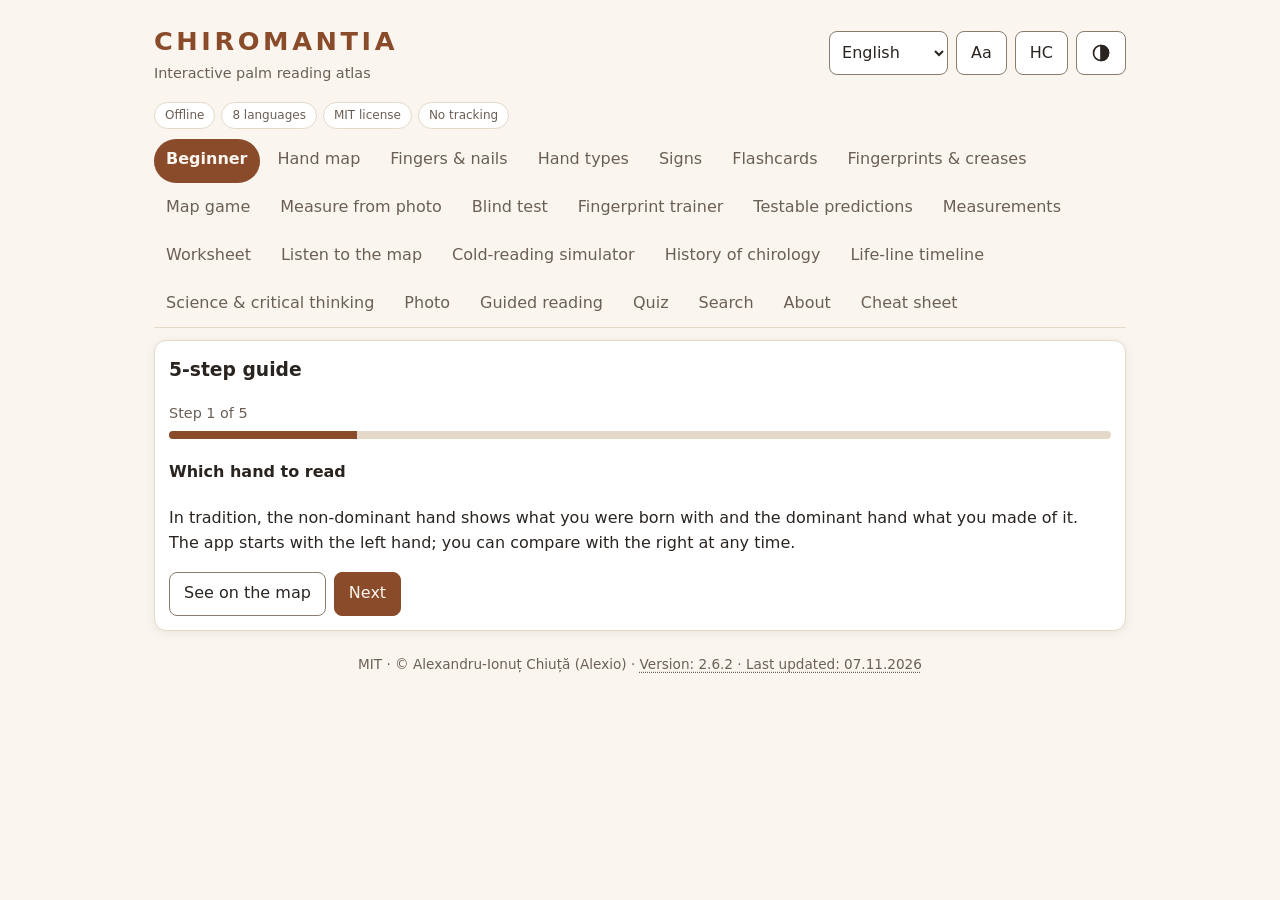
==== commit 81dce369: "Compatibilitate cu browsere mai vechi (ES2017) și rezerve fff-kit 1.8.0 - Pagini: `chiromantia.html`" ====
--- a/index.html
+++ b/index.html
@@ -1,23 +1,23 @@
 <!DOCTYPE html>
-<html lang="ro" data-fff-hash="1d4e81de1f00bf28c2e868b61d74ac7c5b1d14577589850a3d7a3aa6bb1f9bad">
+<html lang="ro" data-fff-hash="98d9cdfc707563f17c50700d7a65f178bcf25fb1c5a4bc07030b0362df137e60">
 <head>
 <meta charset="utf-8">
 <!--fff:kit:start v=1 modules=core,store,dialog,exit,view,a11y,share,ux,label,bundle-->
 <meta name="fff-app" content="chiromantia">
 <meta name="fff-modules" content="core,store,dialog,exit,view,a11y,share,ux,label,bundle">
 <style id="fff-style">/* fff-kit · stil comun (prefix fff-). Nu modifică stilul aplicației gazdă. */
-[data-fff-label]{cursor:pointer;text-decoration:underline dotted;text-underline-offset:3px}
+[data-fff-label]{cursor:pointer;text-decoration:underline;text-decoration:underline dotted;text-underline-offset:3px}
 [data-fff-label]:focus-visible{outline:2px solid currentColor;outline-offset:2px;border-radius:3px}
 #app-version[data-fff-label]{box-sizing:border-box;min-height:24px;min-width:24px}
 #app-version[data-fff-label][data-fff-inl]{display:inline-flex;align-items:center;vertical-align:middle}
 #app-version[data-fff-label][data-fff-fs],#app-version[data-fff-label] [data-fff-fs]{font-size:12px!important}
 .fff-dlg{--_bg:var(--fff-bg,#fff);--_fg:var(--fff-fg,#1b1b1f);--_mut:var(--fff-muted,#4a4d57);--_line:var(--fff-line,#c4c7d0);--_btn:var(--fff-btn,#eef0f4);--_pri:var(--fff-accent,#0b57d0);--_prif:var(--fff-accent-fg,#fff);--_bad:var(--fff-bad,#b3261e);--_ok:var(--fff-ok,#146c2e);--_note:#fff1c9;--_notef:#3d2e00;
-  box-sizing:border-box;width:min(42rem,calc(100vw - 2rem));max-width:calc(100vw - 2rem);max-height:calc(100vh - 2rem);max-height:calc(100dvh - 2rem);margin:auto;padding:0;overflow:auto;
+  box-sizing:border-box;width:42rem;width:min(42rem,calc(100vw - 2rem));max-width:calc(100vw - 2rem);max-height:calc(100vh - 2rem);max-height:calc(100dvh - 2rem);margin:auto;padding:0;overflow:auto;
   border:1px solid var(--_line);border-radius:12px;background:var(--_bg);color:var(--_fg);font:14px/1.5 var(--fff-font,system-ui,-apple-system,"Segoe UI",Roboto,sans-serif);text-align:left;box-shadow:0 12px 40px rgba(0,0,0,.35)}
 .fff-dlg.fff-dark{--_bg:var(--fff-bg,#1e1f24);--_fg:var(--fff-fg,#ececf1);--_mut:var(--fff-muted,#b7bbc7);--_line:var(--fff-line,#4a4d57);--_btn:var(--fff-btn,#2c2e36);--_pri:var(--fff-accent,#a8c7fa);--_prif:var(--fff-accent-fg,#062e6f);--_bad:var(--fff-bad,#f2b8b5);--_ok:var(--fff-ok,#8fd9a0);--_note:#3b3118;--_notef:#f6e3a6;color-scheme:dark}
 @media (prefers-color-scheme:dark){.fff-dlg:not(.fff-light){--_bg:var(--fff-bg,#1e1f24);--_fg:var(--fff-fg,#ececf1);--_mut:var(--fff-muted,#b7bbc7);--_line:var(--fff-line,#4a4d57);--_btn:var(--fff-btn,#2c2e36);--_pri:var(--fff-accent,#a8c7fa);--_prif:var(--fff-accent-fg,#062e6f);--_bad:var(--fff-bad,#f2b8b5);--_ok:var(--fff-ok,#8fd9a0);--_note:#3b3118;--_notef:#f6e3a6;color-scheme:dark}}
 .fff-dlg::backdrop{background:rgba(0,0,0,.55)}
-.fff-dlg-sm{width:min(26rem,calc(100vw - 2rem))}
+.fff-dlg-sm{width:26rem;width:min(26rem,calc(100vw - 2rem))}
 .fff-dlg *,.fff-dlg *::before,.fff-dlg *::after{box-sizing:border-box}
 .fff-dlg .fff-in{padding:16px 20px 20px}
 .fff-dlg .fff-hd{display:flex;align-items:center;justify-content:space-between;gap:12px;margin:0 0 8px}
@@ -29,7 +29,7 @@
 .fff-dlg .fff-sm{font-size:.85rem}
 .fff-dlg .fff-lead{font-size:1.05rem}
 .fff-dlg .fff-sec{border-top:1px solid var(--_line);padding-top:12px;margin-top:12px}
-.fff-dlg .fff-mono{font-family:ui-monospace,SFMono-Regular,Menlo,Consolas,monospace;font-size:.85rem;overflow-wrap:anywhere}
+.fff-dlg .fff-mono{font-family:ui-monospace,SFMono-Regular,Menlo,Consolas,monospace;font-size:.85rem;overflow-wrap:break-word;overflow-wrap:anywhere}
 .fff-dlg .fff-break{word-break:break-all}
 .fff-dlg code{background:none;border:0;padding:0;color:inherit}
 .fff-dlg .fff-list{margin:0 0 8px;padding-left:1.2rem;list-style:disc}
@@ -41,7 +41,7 @@
 .fff-dlg .fff-sr{position:absolute;width:1px;height:1px;margin:-1px;padding:0;overflow:hidden;clip:rect(0 0 0 0);white-space:nowrap;border:0}
 .fff-dlg .fff-row{display:flex;flex-wrap:wrap;gap:8px;margin:0 0 8px}
 .fff-dlg .fff-end{justify-content:flex-end}
-.fff-dlg .fff-btn{appearance:none;min-height:36px;min-width:36px;padding:6px 14px;border:1px solid var(--_line);border-radius:8px;background:var(--_btn);color:var(--_fg);font:inherit;font-weight:600;cursor:pointer;text-transform:none;letter-spacing:0;box-shadow:none}
+.fff-dlg .fff-btn{-webkit-appearance:none;-moz-appearance:none;appearance:none;min-height:36px;min-width:36px;padding:6px 14px;border:1px solid var(--_line);border-radius:8px;background:var(--_btn);color:var(--_fg);font:inherit;font-weight:600;cursor:pointer;text-transform:none;letter-spacing:0;box-shadow:none}
 .fff-dlg .fff-btn:hover{border-color:var(--_fg)}
 .fff-dlg .fff-btn:focus-visible,.fff-dlg .fff-input:focus-visible,.fff-dlg summary:focus-visible,.fff-dlg .fff-pre:focus-visible{outline:2px solid var(--_fg);outline-offset:2px}
 .fff-dlg .fff-primary{background:var(--_pri);color:var(--_prif);border-color:transparent}
@@ -61,8 +61,8 @@
 .fff-dlg .fff-det summary{cursor:pointer;font-weight:600;min-height:24px}
 .fff-dlg .fff-pre{margin:6px 0 0;padding:8px 10px;overflow:auto;white-space:pre-wrap;word-break:break-all;border:1px solid var(--_line);border-radius:6px;background:var(--_btn);color:var(--_fg)}
 .fff-dlg .fff-foot{border-top:1px solid var(--_line);margin-top:12px;padding-top:10px}
-.fff-dlg .fff-msg{font-size:1rem;margin-bottom:14px;white-space:pre-line;overflow-wrap:anywhere}
-.fff-chip{appearance:none;background:none;border:1px dotted currentColor;border-radius:6px;color:inherit;font:inherit;font-size:.85em;cursor:pointer;min-height:24px;min-width:24px;padding:0 8px}
+.fff-dlg .fff-msg{font-size:1rem;margin-bottom:14px;white-space:pre-line;overflow-wrap:break-word;overflow-wrap:anywhere}
+.fff-chip{-webkit-appearance:none;-moz-appearance:none;appearance:none;background:none;border:1px dotted currentColor;border-radius:6px;color:inherit;font:inherit;font-size:.85em;cursor:pointer;min-height:24px;min-width:24px;padding:0 8px}
 .fff-chip{font-size:max(12px,.85em)}
 .fff-chip:focus-visible{outline:2px solid currentColor;outline-offset:2px}
 @media (pointer:coarse){.fff-dlg .fff-btn,.fff-dlg .fff-input{min-height:44px}.fff-dlg .fff-btn{min-width:44px}.fff-dlg .fff-det summary{min-height:44px}}
@@ -72,53 +72,64 @@
 .fff-dlg .fff-ta{resize:vertical;min-height:4.5em}
 .fff-dlg textarea.fff-input{font:inherit}
 .fff-toasts{--_tbg:var(--fff-toast-bg,#2b2d33);--_tfg:var(--fff-toast-fg,#f4f4f7);--_tac:var(--fff-toast-accent,#a8c7fa);
-  position:fixed;inset:auto 0 0 0;margin:0;padding:0 16px 16px;border:0;background:transparent;overflow:visible;z-index:2147483000;pointer-events:none;display:flex;flex-direction:column;align-items:center;gap:8px;font:14px/1.45 var(--fff-font,system-ui,-apple-system,"Segoe UI",Roboto,sans-serif);color:var(--_tfg);box-sizing:border-box}
+  position:fixed;top:auto;right:0;bottom:0;left:0;inset:auto 0 0 0;margin:0;padding:0 16px 16px;border:0;background:transparent;overflow:visible;z-index:2147483000;pointer-events:none;display:flex;flex-direction:column;align-items:center;gap:8px;font:14px/1.45 var(--fff-font,system-ui,-apple-system,"Segoe UI",Roboto,sans-serif);color:var(--_tfg);box-sizing:border-box}
 .fff-toasts *{box-sizing:border-box}
 .fff-toast-reg{display:flex;flex-direction:column;align-items:center;gap:8px;width:100%}
 .fff-toast-reg:empty{display:none}
-.fff-toast{pointer-events:auto;display:flex;align-items:center;gap:10px;max-width:min(34rem,100%);padding:10px 12px 10px 14px;border-radius:10px;background:var(--_tbg);color:var(--_tfg);border:1px solid rgba(255,255,255,.18);border-left:6px solid #a8c7fa;box-shadow:0 6px 24px rgba(0,0,0,.4)}
+.fff-toast{pointer-events:auto;display:flex;align-items:center;gap:10px;max-width:34rem;max-width:min(34rem,100%);padding:10px 12px 10px 14px;border-radius:10px;background:var(--_tbg);color:var(--_tfg);border:1px solid rgba(255,255,255,.18);border-left:6px solid #a8c7fa;box-shadow:0 6px 24px rgba(0,0,0,.4)}
 .fff-toast-success{border-left-color:#81c995}.fff-toast-warning{border-left-color:#fdd663}.fff-toast-error{border-left-color:#f28b82}
-.fff-toast-msg{flex:1 1 auto;min-width:0;overflow-wrap:anywhere;white-space:pre-line}
+.fff-toast-msg{flex:1 1 auto;min-width:0;overflow-wrap:break-word;overflow-wrap:anywhere;white-space:pre-line}
 .fff-toast .fff-sr{position:absolute;width:1px;height:1px;margin:-1px;padding:0;overflow:hidden;clip:rect(0 0 0 0);white-space:nowrap;border:0}
-.fff-toast .fff-btn{appearance:none;min-height:40px;min-width:40px;padding:2px 10px;border:1px solid rgba(255,255,255,.35);border-radius:8px;background:transparent;color:var(--_tac);font:inherit;font-weight:600;cursor:pointer}
+.fff-toast .fff-btn{-webkit-appearance:none;-moz-appearance:none;appearance:none;min-height:40px;min-width:40px;padding:2px 10px;border:1px solid rgba(255,255,255,.35);border-radius:8px;background:transparent;color:var(--_tac);font:inherit;font-weight:600;cursor:pointer}
 .fff-toast .fff-toast-x{font-size:1.3rem;line-height:1;color:var(--_tfg);padding:0 8px}
 .fff-toast .fff-btn:focus-visible{outline:2px solid var(--_tfg);outline-offset:2px}
 @media (pointer:coarse){.fff-toast .fff-btn{min-height:44px;min-width:44px}}
 @media (prefers-reduced-motion:no-preference){.fff-toast{animation:fff-tin .16s ease-out}@keyframes fff-tin{from{transform:translateY(8px);opacity:0}to{transform:none;opacity:1}}}
 @media (prefers-reduced-motion:reduce){.fff-toast{animation:none!important}}
+
+/* ---- rezerve pentru browsere vechi: clasele sunt puse pe <html> de compat.js ---- */
+html.fff-no-dialog dialog:not([open]){display:none}
+html.fff-no-dialog .fff-toasts{z-index:2147483647}
+html.fff-no-flexgap .fff-dlg .fff-hd>*+*{margin-left:12px}
+html.fff-no-flexgap .fff-dlg .fff-row>*{margin:0 8px 8px 0}
+html.fff-no-flexgap .fff-dlg .fff-row{margin:0 -8px 0 0}
+html.fff-no-flexgap .fff-dlg .fff-field>*+*{margin-top:2px}
+html.fff-no-flexgap .fff-toasts>*+*,html.fff-no-flexgap .fff-toast-reg>*+*{margin-top:8px}
+html.fff-no-flexgap .fff-toast>*+*{margin-left:10px}
 .fff-exit{zoom:var(--fff-zinv,1);position:fixed;z-index:2147482990;margin:0;padding:0;pointer-events:none;font:600 14px/1.3 system-ui,-apple-system,"Segoe UI",Roboto,sans-serif;transition:opacity .4s}
 .fff-exit[hidden]{display:none}
-.fff-exit-tr{top:calc(8px + env(safe-area-inset-top,0px));right:calc(8px + env(safe-area-inset-right,0px));display:flex;flex-direction:column;align-items:flex-end}
-.fff-exit-tl{top:calc(8px + env(safe-area-inset-top,0px));left:calc(8px + env(safe-area-inset-left,0px));display:flex;flex-direction:column;align-items:flex-start}
-.fff-exit-br{bottom:calc(8px + env(safe-area-inset-bottom,0px));right:calc(8px + env(safe-area-inset-right,0px));display:flex;flex-direction:column-reverse;align-items:flex-end}
-.fff-exit-bl{bottom:calc(8px + env(safe-area-inset-bottom,0px));left:calc(8px + env(safe-area-inset-left,0px));display:flex;flex-direction:column-reverse;align-items:flex-start}
+.fff-exit-tr{top:8px;top:calc(8px + env(safe-area-inset-top,0px));right:8px;right:calc(8px + env(safe-area-inset-right,0px));display:flex;flex-direction:column;align-items:flex-end}
+.fff-exit-tl{top:8px;top:calc(8px + env(safe-area-inset-top,0px));left:8px;left:calc(8px + env(safe-area-inset-left,0px));display:flex;flex-direction:column;align-items:flex-start}
+.fff-exit-br{bottom:8px;bottom:calc(8px + env(safe-area-inset-bottom,0px));right:8px;right:calc(8px + env(safe-area-inset-right,0px));display:flex;flex-direction:column-reverse;align-items:flex-end}
+.fff-exit-bl{bottom:8px;bottom:calc(8px + env(safe-area-inset-bottom,0px));left:8px;left:calc(8px + env(safe-area-inset-left,0px));display:flex;flex-direction:column-reverse;align-items:flex-start}
 .fff-exit-btn{pointer-events:auto;box-sizing:border-box;width:44px;height:44px;border-radius:50%;border:1px solid rgba(255,255,255,.4);background:rgba(18,20,26,.72);color:#fff;
-  display:inline-grid;place-items:center;padding:0;margin:0;cursor:pointer;opacity:.85;-webkit-tap-highlight-color:transparent;transition:opacity .4s,transform .15s;
+  display:inline-flex;align-items:center;justify-content:center;display:inline-grid;align-items:center;justify-items:center;place-items:center;padding:0;margin:0;cursor:pointer;opacity:.85;-webkit-tap-highlight-color:transparent;transition:opacity .4s,transform .15s;
   box-shadow:0 1px 6px rgba(0,0,0,.45)}
 .fff-exit-idle .fff-exit-btn{opacity:.4}
 .fff-exit-btn:active{transform:scale(.92)}
 .fff-exit-btn:focus-visible,.fff-exit-pop button:focus-visible{outline:3px solid #ffd54a;outline-offset:2px}
 .fff-exit-pop{pointer-events:auto;margin:6px 0;padding:10px 12px;border-radius:14px;background:rgba(18,20,26,.96);color:#fff;border:1px solid rgba(255,255,255,.3);
-  display:flex;flex-wrap:wrap;gap:8px;align-items:center;max-width:min(78vw,300px);box-shadow:0 4px 16px rgba(0,0,0,.5)}
+  display:flex;flex-wrap:wrap;gap:8px;align-items:center;max-width:300px;max-width:min(78vw,300px);box-shadow:0 4px 16px rgba(0,0,0,.5)}
 .fff-exit-pop[hidden]{display:none}
 .fff-exit-q{flex:1 0 100%;font-size:14px}
 .fff-exit-pop button{min-height:44px;min-width:44px;padding:0 16px;border-radius:999px;border:1px solid rgba(255,255,255,.4);background:transparent;color:#fff;font:inherit;cursor:pointer}
 .fff-exit-pop .fff-exit-yes{background:#c62828;border-color:#c62828}
 @media (prefers-reduced-motion:reduce){.fff-exit,.fff-exit-btn{transition:none}}
 @media print{.fff-exit{display:none!important}}
+html.fff-no-flexgap .fff-exit-pop>*{margin:0 8px 8px 0}
 /* fff-kit · FFF.view — antete de tabel fixe + bară de zoom. Regulile cu :where() au specificitate 0: stilul aplicației le bate oricând. */
 :where(:root:not([data-fff-viewoff]) table:not([role=presentation]):not([role=none]) > thead > tr > th,
        :root:not([data-fff-viewoff]) table:not([role=presentation]):not([role=none]) > thead > tr > td,
        :root:not([data-fff-viewoff]) table:not([role=presentation]):not([role=none]):not(:has(> thead)) > tbody > tr:first-child > th,
-       :root:not([data-fff-viewoff]) table:not([role=presentation]):not([role=none]):not(:has(> thead)) > tr:first-child > th){position:sticky;top:0;z-index:3}
+       :root:not([data-fff-viewoff]) table:not([role=presentation]):not([role=none]):not(:has(> thead)) > tr:first-child > th){position:-webkit-sticky;position:sticky;top:0;z-index:3}
 .fff-view{position:fixed;z-index:2147483590;margin:0;padding:0;pointer-events:none;font:600 13px/1.2 system-ui,-apple-system,"Segoe UI",Roboto,sans-serif;transition:opacity .4s;
   top:50%;transform:translateY(-50%);display:flex;flex-direction:column;gap:6px}
 .fff-view[hidden]{display:none}
-.fff-view-r{right:calc(8px + env(safe-area-inset-right,0px))}
-.fff-view-l{left:calc(8px + env(safe-area-inset-left,0px))}
-.fff-view-c{right:calc(8px + env(safe-area-inset-right,0px))}
+.fff-view-r{right:8px;right:calc(8px + env(safe-area-inset-right,0px))}
+.fff-view-l{left:8px;left:calc(8px + env(safe-area-inset-left,0px))}
+.fff-view-c{right:8px;right:calc(8px + env(safe-area-inset-right,0px))}
 .fff-view-btn{pointer-events:auto;box-sizing:border-box;width:44px;height:44px;border-radius:50%;border:1px solid rgba(255,255,255,.4);background:rgba(18,20,26,.72);color:#fff;
-  display:inline-grid;place-items:center;padding:0;margin:0;cursor:pointer;opacity:.85;-webkit-tap-highlight-color:transparent;transition:opacity .4s,transform .15s;box-shadow:0 1px 6px rgba(0,0,0,.45)}
+  display:inline-flex;align-items:center;justify-content:center;display:inline-grid;align-items:center;justify-items:center;place-items:center;padding:0;margin:0;cursor:pointer;opacity:.85;-webkit-tap-highlight-color:transparent;transition:opacity .4s,transform .15s;box-shadow:0 1px 6px rgba(0,0,0,.45)}
 .fff-view-idle .fff-view-btn{opacity:.4}
 .fff-view-btn:active{transform:scale(.92)}
 .fff-view-btn[disabled]{opacity:.25;cursor:default}
@@ -127,20 +138,21 @@
 @media (prefers-reduced-motion:reduce){.fff-view,.fff-view-btn{transition:none}}
 @media print{.fff-view{display:none!important}:root{zoom:1!important}}
 
-:root.fff-vpad-r{padding-right:calc(56px + env(safe-area-inset-right,0px))!important}:root.fff-vpad-l{padding-left:calc(56px + env(safe-area-inset-left,0px))!important}
+:root.fff-vpad-r{padding-right:56px!important;padding-right:calc(56px + env(safe-area-inset-right,0px))!important}:root.fff-vpad-l{padding-left:56px!important;padding-left:calc(56px + env(safe-area-inset-left,0px))!important}
+html.fff-no-flexgap .fff-view>*+*{margin-top:6px}
 /* fff-kit · FFF.a11y — panou de accesibilitate (buton „Aa”) + săgeată „Înapoi sus”. Elementele stau direct sub <html>, în afara lui <body>, ca zoom-ul textului (pe <body>) să nu le scaleze;
    zoom-ul paginii (FFF.view) e compensat cu --fff-zinv, deci 1 px CSS al lor = 1 px pe ecran. Dimensiunile și poziția se potrivesc ecranului din JS (a11y.js → fit()). */
 .fff-a11y,.fff-a11y-panel{zoom:var(--fff-zinv,1);box-sizing:border-box;margin:0;font:600 14px/1.35 system-ui,-apple-system,"Segoe UI",Roboto,sans-serif;letter-spacing:normal;word-spacing:normal;text-transform:none;text-align:start;text-indent:0;color:#eef1ff}
 .fff-a11y *,.fff-a11y-panel *{box-sizing:border-box}
-.fff-a11y{position:fixed;z-index:2147483600;right:calc(8px + env(safe-area-inset-right,0px));bottom:12px;display:flex;flex-direction:column;gap:8px;align-items:flex-end;padding:0;pointer-events:none}
+.fff-a11y{position:fixed;z-index:2147483600;right:8px;right:calc(8px + env(safe-area-inset-right,0px));bottom:12px;display:flex;flex-direction:column;gap:8px;align-items:flex-end;padding:0;pointer-events:none}
 .fff-a11y[hidden],.fff-a11y-panel[hidden],.fff-a11y-up[hidden]{display:none}
-.fff-a11y-btn{pointer-events:auto;width:44px;height:44px;min-width:44px;min-height:44px;border-radius:50%;border:1px solid rgba(255,255,255,.5);background:rgba(18,24,44,.94);color:#fff;display:inline-grid;place-items:center;padding:0;margin:0;cursor:pointer;
+.fff-a11y-btn{pointer-events:auto;width:44px;height:44px;min-width:44px;min-height:44px;border-radius:50%;border:1px solid rgba(255,255,255,.5);background:rgba(18,24,44,.94);color:#fff;display:inline-flex;align-items:center;justify-content:center;display:inline-grid;align-items:center;justify-items:center;place-items:center;padding:0;margin:0;cursor:pointer;
   font:700 16px/1 system-ui,-apple-system,"Segoe UI",Roboto,sans-serif;box-shadow:0 2px 10px rgba(0,0,0,.55);-webkit-tap-highlight-color:transparent;transition:transform .15s,border-color .15s}
 .fff-a11y-btn:hover{border-color:#ffd54a}
 .fff-a11y-btn:active{transform:scale(.93)}
 .fff-a11y-btn:focus-visible,.fff-a11y-panel button:focus-visible,.fff-a11y-skip:focus-visible{outline:3px solid #ffd54a;outline-offset:2px}
 .fff-a11y-btn svg{display:block;pointer-events:none}
-.fff-a11y-panel{position:fixed;z-index:2147483601;right:calc(8px + env(safe-area-inset-right,0px));bottom:68px;width:360px;max-width:calc(100% - 16px);max-height:calc(100% - 80px);overflow:auto;overscroll-behavior:contain;
+.fff-a11y-panel{position:fixed;z-index:2147483601;right:8px;right:calc(8px + env(safe-area-inset-right,0px));bottom:68px;width:360px;max-width:calc(100% - 16px);max-height:calc(100% - 80px);overflow:auto;overscroll-behavior:contain;
   background:#10152a;border:1px solid #4a5688;border-radius:14px;padding:12px;box-shadow:0 8px 30px rgba(0,0,0,.75)}
 .fff-a11y-panel h2{margin:0 0 6px;padding:0;font:700 16px/1.3 system-ui,-apple-system,"Segoe UI",Roboto,sans-serif;color:#ffd54a;background:none;border:0;text-transform:none}
 .fff-a11y-rw{display:flex;flex-wrap:wrap;gap:8px;align-items:center;margin:8px 0}
@@ -153,7 +165,7 @@
 .fff-a11y-msg{margin:6px 0;min-height:1.35em;font-weight:500;font-size:13px;color:#c9d1ee}
 .fff-a11y-skip{position:absolute;left:8px;top:-120px;z-index:2147483602;padding:10px 14px;border-radius:8px;background:#ffd54a;color:#1a1405;font:700 15px/1.2 system-ui,-apple-system,"Segoe UI",Roboto,sans-serif;text-decoration:none}
 .fff-a11y-skip:focus{top:8px}
-:root.fff-apad{padding-right:calc(56px + env(safe-area-inset-right,0px))!important}
+:root.fff-apad{padding-right:56px!important;padding-right:calc(56px + env(safe-area-inset-right,0px))!important}
 @media (max-width:420px){.fff-a11y-panel button{flex:1 1 auto}}
 @media (prefers-reduced-motion:reduce){.fff-a11y-btn{transition:none}}
 @media print{.fff-a11y,.fff-a11y-panel,.fff-a11y-skip{display:none!important}}
@@ -181,15 +193,28 @@
 /* Linkuri subliniate, focus accentuat. */
 html.fff-ul body a{text-decoration:underline!important;text-underline-offset:3px}
 html.fff-ul :focus-visible{outline:4px solid #ffd54a!important;outline-offset:3px!important}
+
+/* Browsere fără :where()/:not(listă) (clasa fff-oldsel pe <html>): același efect cu selectoare simple. Specificitate mai mare decât în varianta :where;
+   limită: descendenții casetelor data-fff-keep nu sunt scutiți (nu există selector echivalent). */
+html.fff-oldsel.fff-hc body *:not(svg):not(img):not(video):not(canvas):not(picture):not(iframe):not([data-fff-keep]):not(.fff-a11y-skip){background-color:#000!important;background-image:none!important;color:#fff!important;border-color:#fff!important;box-shadow:none!important;text-shadow:none!important}
+html.fff-oldsel.fff-hc body input,html.fff-oldsel.fff-hc body select,html.fff-oldsel.fff-hc body textarea,html.fff-oldsel.fff-hc body button{outline:1px solid #fff;outline-offset:-1px}
+html.fff-oldsel.fff-hc body a *:not(svg):not(img){color:#7de8ff!important}
+html.fff-oldsel.fff-hc body a:visited *:not(svg):not(img){color:#e6b8ff!important}
+html.fff-oldsel.fff-rf body *:not(code):not(pre):not(kbd):not(samp):not(svg):not(canvas):not(i):not([class*="icon"]):not([class*="Icon"]):not([class*="material"]){font-family:Verdana,Tahoma,"Trebuchet MS","DejaVu Sans",sans-serif!important;letter-spacing:.03em!important;word-spacing:.12em!important}
+html.fff-oldsel.fff-rf body p,html.fff-oldsel.fff-rf body li,html.fff-oldsel.fff-rf body dd,html.fff-oldsel.fff-rf body dt,html.fff-oldsel.fff-rf body blockquote,html.fff-oldsel.fff-rf body figcaption,html.fff-oldsel.fff-rf body td,html.fff-oldsel.fff-rf body th,html.fff-oldsel.fff-rf body summary,html.fff-oldsel.fff-rf body h1,html.fff-oldsel.fff-rf body h2,html.fff-oldsel.fff-rf body h3,html.fff-oldsel.fff-rf body h4,html.fff-oldsel.fff-rf body h5,html.fff-oldsel.fff-rf body h6{line-height:1.7!important}
+html.fff-oldsel.fff-rf body p,html.fff-oldsel.fff-rf body li{max-width:72ch}
+html.fff-no-flexgap .fff-a11y>*+*{margin-top:8px}
+html.fff-no-flexgap .fff-a11y-rw>*{margin:0 8px 8px 0}
+html.fff-no-flexgap .fff-a11y-rw{margin:8px -8px 0 0}
 /* fff-kit · FFF.share — bară verticală de distribuire, marginea din stânga, centrată pe verticală; compensează zoom-ul paginii (FFF.view) prin --fff-zinv. */
-.fff-share{position:fixed;z-index:2147483590;left:calc(8px + env(safe-area-inset-left,0px));top:50%;transform:translateY(-50%);margin:0;padding:0;display:flex;flex-direction:column;align-items:center;gap:6px;
+.fff-share{position:fixed;z-index:2147483590;left:8px;left:calc(8px + env(safe-area-inset-left,0px));top:50%;transform:translateY(-50%);margin:0;padding:0;display:flex;flex-direction:column;align-items:center;gap:6px;
   pointer-events:none;font:700 14px/1 system-ui,-apple-system,"Segoe UI",Roboto,sans-serif;transition:opacity .4s;max-height:calc(100vh * var(--fff-zinv,1) - 16px);overflow:visible}
 .fff-share *{box-sizing:border-box}
 .fff-share[hidden]{display:none}
 .fff-share-list{display:flex;flex-direction:column;gap:6px}
 .fff-share-closed .fff-share-list{display:none}
 .fff-share-btn{pointer-events:auto;box-sizing:border-box;width:40px;height:40px;min-width:40px;min-height:40px;border-radius:50%;border:1px solid rgba(255,255,255,.4);background:rgba(18,20,26,.72);color:#fff;
-  display:inline-grid;place-items:center;padding:0;margin:0;cursor:pointer;text-decoration:none;opacity:.88;-webkit-tap-highlight-color:transparent;transition:opacity .4s,transform .15s,border-color .15s;box-shadow:0 1px 6px rgba(0,0,0,.45)}
+  display:inline-flex;align-items:center;justify-content:center;display:inline-grid;align-items:center;justify-items:center;place-items:center;padding:0;margin:0;cursor:pointer;text-decoration:none;opacity:.88;-webkit-tap-highlight-color:transparent;transition:opacity .4s,transform .15s,border-color .15s;box-shadow:0 1px 6px rgba(0,0,0,.45)}
 .fff-share-btn:hover{border-color:#ffd54a;opacity:1}
 .fff-share-btn:active{transform:scale(.92)}
 .fff-share-btn:focus-visible{outline:3px solid #ffd54a;outline-offset:2px}
@@ -204,6 +229,7 @@
 @media (max-height:420px){.fff-share-btn{width:34px;height:34px;min-width:34px;min-height:34px}.fff-share-list,.fff-share{gap:4px}}
 @media (prefers-reduced-motion:reduce){.fff-share,.fff-share-btn{transition:none}}
 @media print{.fff-share{display:none!important}}
+html.fff-no-flexgap .fff-share>*+*,html.fff-no-flexgap .fff-share-list>*+*{margin-top:6px}
 /* fff-kit · ux — confort la atingere. Specificitate 0 (:where) unde se poate: stilul propriu al aplicației are prioritate. */
 :where(:root:not([data-fff-ux="off"]) a, :root:not([data-fff-ux="off"]) button, :root:not([data-fff-ux="off"]) input, :root:not([data-fff-ux="off"]) select, :root:not([data-fff-ux="off"]) textarea, :root:not([data-fff-ux="off"]) summary, :root:not([data-fff-ux="off"]) label, :root:not([data-fff-ux="off"]) [role=button], :root:not([data-fff-ux="off"]) [role=tab], :root:not([data-fff-ux="off"]) [role=menuitem], :root:not([data-fff-ux="off"]) [role=switch], :root:not([data-fff-ux="off"]) [role=checkbox]){touch-action:manipulation}
 :where(:root:not([data-fff-ux="off"]) button, :root:not([data-fff-ux="off"]) [role=button], :root:not([data-fff-ux="off"]) [role=tab], :root:not([data-fff-ux="off"]) summary){-webkit-user-select:none;user-select:none;-webkit-touch-callout:none}
@@ -215,9 +241,706 @@
 @media (pointer:coarse){
   /* mărirea ținților de atingere la 44 px se face din JS (ux.js), cu excepții și anulare dacă ar rupe lățimea paginii */
     /* iOS mărește pagina la focus dacă textul câmpului e sub 16 px */
-  :root:not([data-fff-ux="off"]) input:not([type=checkbox]):not([type=radio]):not([type=range]):not([type=color]):not([type=file]):not([type=hidden]):not([data-fff-nouxfont]),:root:not([data-fff-ux="off"]) select:not([data-fff-nouxfont]),:root:not([data-fff-ux="off"]) textarea:not([data-fff-nouxfont]){font-size:max(16px,1em)}
-}</style>
-<script id="fff-kit">/* fff-kit 1.7.0 */
+  :root:not([data-fff-ux="off"]) input:not([type=checkbox]):not([type=radio]):not([type=range]):not([type=color]):not([type=file]):not([type=hidden]):not([data-fff-nouxfont]),:root:not([data-fff-ux="off"]) select:not([data-fff-nouxfont]),:root:not([data-fff-ux="off"]) textarea:not([data-fff-nouxfont]){font-size:16px;font-size:max(16px,1em)}
+}
+
+/* Browsere fără :where() (clasa fff-oldsel): efectele esențiale cu selectoare simple. */
+html.fff-oldsel:not([data-fff-ux="off"]) a,html.fff-oldsel:not([data-fff-ux="off"]) button,html.fff-oldsel:not([data-fff-ux="off"]) input,html.fff-oldsel:not([data-fff-ux="off"]) select,html.fff-oldsel:not([data-fff-ux="off"]) textarea,html.fff-oldsel:not([data-fff-ux="off"]) summary,html.fff-oldsel:not([data-fff-ux="off"]) label,html.fff-oldsel:not([data-fff-ux="off"]) [role=button],html.fff-oldsel:not([data-fff-ux="off"]) [role=tab],html.fff-oldsel:not([data-fff-ux="off"]) [role=menuitem],html.fff-oldsel:not([data-fff-ux="off"]) [role=switch],html.fff-oldsel:not([data-fff-ux="off"]) [role=checkbox]{touch-action:manipulation}
+html.fff-oldsel:not([data-fff-ux="off"]) button,html.fff-oldsel:not([data-fff-ux="off"]) [role=button],html.fff-oldsel:not([data-fff-ux="off"]) [role=tab],html.fff-oldsel:not([data-fff-ux="off"]) summary{-webkit-user-select:none;-moz-user-select:none;-ms-user-select:none;user-select:none;-webkit-touch-callout:none}
+html.fff-oldsel:not([data-fff-ux="off"]){-webkit-text-size-adjust:100%;text-size-adjust:100%}</style>
+<script id="fff-compat">/* fff-compat 1.8.0 — ES5, rulează înaintea kitului */
+/* fff-kit · compat — strat de compatibilitate cu browsere mai vechi.
+ * ES5 pur (fără let/const/săgeți/șabloane, fără sintaxă nouă): rulează ca script separat, ÎNAINTEA restului kitului, ca să poată
+ * semnala problema și în browsere care nu pot rula kitul. Fără rețea, fără eval/new Function, fără stiluri inline (doar CSSOM).
+ * Prag garantat (verificat în CI, vezi tools/compat/compat.config.json): Chrome/Edge 55+, Firefox 52+, Safari/iOS 10.1+ (sintaxă ES2017).
+ * Ce face:
+ *   1. rezerve (polyfill) pentru API-uri lipsă, definite DOAR dacă lipsesc: Object.entries/values/fromEntries, padStart/padEnd, trimStart/trimEnd,
+ *      replaceAll, matchAll, at, flat/flatMap, findLast, Promise.finally/allSettled/any, structuredClone, queueMicrotask, requestIdleCallback,
+ *      globalThis, crypto.randomUUID, AbortController, MediaQueryList.addEventListener, replaceChildren, toggleAttribute, Blob.arrayBuffer/text,
+ *      canvas.toBlob, ctx.roundRect, scrollTo/scrollBy/scrollIntoView cu opțiuni, navigator.clipboard (execCommand), IntersectionObserver/ResizeObserver;
+ *   2. <dialog>: show/showModal/close + atributul open când elementul nu există nativ (stilurile: clasa html.fff-no-dialog);
+ *   3. FFF.compat.rx(sursa, flaguri[, rezervă]): RegExp construit la rulare — proprietăți Unicode \p{…}, steagul s, lookbehind (emulat) și rezervă;
+ *   4. FFF.compat.imp(url): import() dinamic fără sintaxă nouă în scriptul clasic (printr-un mic script type=module, ignorat de browserele vechi);
+ *   5. avertisment tradus (8 limbi) dacă lipsesc elemente de bază (Promise, Symbol, Map, Set, Object.assign, Array.from, variabile CSS);
+ *   6. clase pe <html> pentru stiluri de rezervă: fff-no-dialog, fff-oldsel (fără :where/:not(listă)), fff-no-flexgap (fără gap în flex). */
+(function (w, d) {
+  'use strict';
+  var F = (w.FFF = w.FFF || {});
+  var C = (F.compat = F.compat || {});
+  if (C.ready) return;
+  C.ready = true;
+  C.version = '1.8.0';
+  C.floor = {chrome: 55, firefox: 52, safari: 10.1, ecma: 2017};
+  C.has = {};
+  var OP = Object.prototype, hasOwn = OP.hasOwnProperty, H = d.documentElement;
+  var MaxU32 = 4294967295;
+
+  function def(o, k, v) {
+    if (!o) return;
+    var cur; try { cur = o[k]; } catch (e) { cur = undefined; }
+    if (cur !== undefined) return;
+    try { Object.defineProperty(o, k, {value: v, writable: true, configurable: true}); } catch (e1) { try { o[k] = v; } catch (e2) { /* ignorat */ } }
+  }
+  function addCls(c) { if ((' ' + H.className + ' ').indexOf(' ' + c + ' ') < 0) H.className += (H.className ? ' ' : '') + c; }
+  function onReady(fn) { if (d.readyState === 'loading') d.addEventListener('DOMContentLoaded', fn); else fn(); }
+  function isNode(x) { return !!x && typeof x === 'object' && typeof x.nodeType === 'number'; }
+
+  /* ---------- 1. Verificare minimă + mesaj ---------- */
+  var miss = [];
+  if (!w.Promise) miss.push('Promise');
+  if (!w.Symbol) miss.push('Symbol');
+  if (!(w.Map && w.Set && w.WeakMap)) miss.push('Map/Set');
+  if (!Object.assign) miss.push('Object.assign');
+  if (!Array.from) miss.push('Array.from');
+  if (!(String.prototype.startsWith && Array.prototype.find)) miss.push('ES2015');
+  if (!(w.CSS && w.CSS.supports && w.CSS.supports('--a', '0'))) miss.push('CSS variables');
+  if (!(d.querySelector && w.addEventListener && w.JSON)) miss.push('DOM');
+  C.missing = miss; C.tooOld = miss.length > 0;
+
+  var MSG = {
+    ro: ['Browserul dumneavoastră este prea vechi pentru această aplicație (lipsesc: %). Unele funcții pot să nu meargă. Actualizați browserul sau deschideți pagina într-un browser recent (Firefox, Chrome, Edge, Safari).', 'Am înțeles', 'Această funcție necesită % și nu e disponibilă în acest browser.'],
+    en: ['Your browser is too old for this app (missing: %). Some features may not work. Update your browser or open this page in a recent one (Firefox, Chrome, Edge, Safari).', 'Dismiss', 'This feature needs % and it is not available in this browser.'],
+    fr: ['Votre navigateur est trop ancien pour cette application (manque : %). Certaines fonctions peuvent ne pas marcher. Mettez-le à jour ou ouvrez la page dans un navigateur récent (Firefox, Chrome, Edge, Safari).', 'Fermer', 'Cette fonction nécessite % et n’est pas disponible dans ce navigateur.'],
+    it: ['Il browser è troppo vecchio per questa applicazione (mancano: %). Alcune funzioni potrebbero non funzionare. Aggiornalo o apri la pagina in un browser recente (Firefox, Chrome, Edge, Safari).', 'Chiudi', 'Questa funzione richiede % e non è disponibile in questo browser.'],
+    es: ['Su navegador es demasiado antiguo para esta aplicación (faltan: %). Algunas funciones pueden no funcionar. Actualícelo o abra la página en un navegador reciente (Firefox, Chrome, Edge, Safari).', 'Cerrar', 'Esta función requiere % y no está disponible en este navegador.'],
+    pt: ['O seu navegador é demasiado antigo para esta aplicação (em falta: %). Algumas funções podem não funcionar. Atualize-o ou abra a página num navegador recente (Firefox, Chrome, Edge, Safari).', 'Fechar', 'Esta função requer % e não está disponível neste navegador.'],
+    de: ['Ihr Browser ist für diese Anwendung zu alt (es fehlt: %). Einige Funktionen funktionieren eventuell nicht. Aktualisieren Sie den Browser oder öffnen Sie die Seite in einem aktuellen Browser (Firefox, Chrome, Edge, Safari).', 'Schließen', 'Diese Funktion benötigt % und ist in diesem Browser nicht verfügbar.'],
+    hu: ['A böngészője túl régi ehhez az alkalmazáshoz (hiányzik: %). Egyes funkciók nem működhetnek. Frissítse a böngészőt, vagy nyissa meg az oldalt egy újabb böngészőben (Firefox, Chrome, Edge, Safari).', 'Bezár', 'Ehhez a funkcióhoz % szükséges, és ez a böngésző nem támogatja.']
+  };
+  function pickLang() {
+    var l = '';
+    try { l = (H.getAttribute('lang') || (w.navigator && (w.navigator.language || w.navigator.userLanguage)) || 'en'); } catch (e) { l = 'en'; }
+    l = String(l).slice(0, 2).toLowerCase();
+    return MSG[l] ? l : 'en';
+  }
+  var shown = {};
+  function banner(kind, text) {
+    if (shown[kind]) return; shown[kind] = true;
+    onReady(function () {
+      if (!d.body) return;
+      var L = MSG[pickLang()];
+      var box = d.createElement('div'), p = d.createElement('p'), b = d.createElement('button'), s;
+      box.setAttribute('role', 'status'); box.setAttribute('data-fff-compat', kind);
+      s = box.style; s.position = 'fixed'; s.left = '0'; s.right = '0'; s.bottom = '0'; s.zIndex = '2147483646'; s.boxSizing = 'border-box';
+      s.padding = '10px 14px'; s.background = '#fff4c2'; s.color = '#1b1b1f'; s.borderTop = '2px solid #8a6d00';
+      s.font = '14px/1.45 Arial,Helvetica,sans-serif'; s.textAlign = 'left';
+      p.style.margin = '0 0 6px'; p.appendChild(d.createTextNode(text));
+      b.type = 'button'; b.appendChild(d.createTextNode(L[1]));
+      s = b.style; s.font = 'inherit'; s.padding = '6px 12px'; s.minHeight = '32px'; s.cursor = 'pointer';
+      b.onclick = function () { if (box.parentNode) box.parentNode.removeChild(box); };
+      box.appendChild(p); box.appendChild(b); d.body.appendChild(box);
+    });
+  }
+  /** Afișează (o dată) că o funcție are nevoie de ceva ce browserul nu are. need('BigInt') → true dacă lipsește. */
+  C.need = function (name, present) {
+    var ok = present === undefined ? (typeof w[name] !== 'undefined') : !!present;
+    if (!ok) banner('need-' + name, MSG[pickLang()][2].replace('%', name));
+    return !ok;
+  };
+  if (C.tooOld) { addCls('fff-too-old'); banner('old', MSG[pickLang()][0].replace('%', miss.join(', '))); }
+  if (C.tooOld) return;   // restul stratului presupune un minim ES2015; fără el nu are rost să continuăm
+
+  /* ---------- 2. Rezerve pentru API-uri ---------- */
+  function repeatTo(str, n) { var r = ''; while (r.length < n) r += str; return r.slice(0, n); }
+  function sub(rep, m, pos, str) {
+    return rep.replace(/\$([$&`']|\d\d?)/g, function (x, c) {
+      if (c === '$') return '$'; if (c === '&') return m; if (c === '`') return str.slice(0, pos); if (c === "'") return str.slice(pos + m.length);
+      return x;
+    });
+  }
+  def(Object, 'entries', function (o) { var k = Object.keys(o), i = k.length, r = new Array(i); while (i--) r[i] = [k[i], o[k[i]]]; return r; });
+  def(Object, 'values', function (o) { var k = Object.keys(o), i = k.length, r = new Array(i); while (i--) r[i] = o[k[i]]; return r; });
+  def(Object, 'fromEntries', function (it) { var o = {}, a = Array.from(it), i; for (i = 0; i < a.length; i++) o[a[i][0]] = a[i][1]; return o; });
+  def(Object, 'hasOwn', function (o, k) { return hasOwn.call(Object(o), k); });
+  def(Object, 'getOwnPropertyDescriptors', function (o) { var r = {}; Object.getOwnPropertyNames(o).concat(Object.getOwnPropertySymbols ? Object.getOwnPropertySymbols(o) : []).forEach(function (k) { r[k] = Object.getOwnPropertyDescriptor(o, k); }); return r; });
+  def(String.prototype, 'padStart', function (n, s) { var t = String(this); n = n >>> 0; s = s === undefined ? ' ' : String(s); if (t.length >= n || !s) return t; return repeatTo(s, n - t.length) + t; });
+  def(String.prototype, 'padEnd', function (n, s) { var t = String(this); n = n >>> 0; s = s === undefined ? ' ' : String(s); if (t.length >= n || !s) return t; return t + repeatTo(s, n - t.length); });
+  def(String.prototype, 'trimStart', function () { return String(this).replace(/^[\s﻿\xA0]+/, ''); });
+  def(String.prototype, 'trimEnd', function () { return String(this).replace(/[\s﻿\xA0]+$/, ''); });
+  def(String.prototype, 'at', function (i) { var s = String(this), n = Math.trunc(i) || 0; if (n < 0) n += s.length; return n < 0 || n >= s.length ? undefined : s.charAt(n); });
+  def(String.prototype, 'replaceAll', function (a, b) {
+    var s = String(this), from, out = '', last = 0, pos = 0, i, fn = typeof b === 'function';
+    if (a instanceof RegExp) { if (!a.global) throw new TypeError('replaceAll must be called with a global RegExp'); return s.replace(a, b); }
+    from = String(a); if (!fn) b = String(b);
+    for (;;) {
+      if (pos > s.length) break;
+      i = s.indexOf(from, pos);
+      if (i === -1) break;
+      out += s.slice(last, i) + (fn ? String(b(from, i, s)) : sub(b, from, i, s));
+      last = i + from.length; pos = i + (from.length || 1);
+    }
+    return out + s.slice(last);
+  });
+  def(String.prototype, 'matchAll', function (re) {
+    var s = String(this), r, out = [], m;
+    if (re instanceof RegExp) { if (!re.global) throw new TypeError('matchAll must be called with a global RegExp'); r = new RegExp(re.source, re.flags); r.lastIndex = re.lastIndex; } else r = new RegExp(re, 'g');
+    while ((m = r.exec(s))) { out.push(m); if (m[0] === '') r.lastIndex++; }
+    return out[Symbol.iterator]();
+  });
+  function flatten(a, depth, out) { var i, v; for (i = 0; i < a.length; i++) { if (!(i in a)) continue; v = a[i]; if (depth > 0 && Array.isArray(v)) flatten(v, depth - 1, out); else out.push(v); } return out; }
+  def(Array.prototype, 'flat', function (dp) { return flatten(this, dp === undefined ? 1 : Math.floor(dp), []); });
+  def(Array.prototype, 'flatMap', function (fn, t) { return flatten(Array.prototype.map.call(this, fn, t), 1, []); });
+  def(Array.prototype, 'at', function (i) { var n = Math.trunc(i) || 0; if (n < 0) n += this.length; return n < 0 || n >= this.length ? undefined : this[n]; });
+  def(Array.prototype, 'findLast', function (fn, t) { for (var i = this.length - 1; i >= 0; i--) if (fn.call(t, this[i], i, this)) return this[i]; return undefined; });
+  def(Array.prototype, 'findLastIndex', function (fn, t) { for (var i = this.length - 1; i >= 0; i--) if (fn.call(t, this[i], i, this)) return i; return -1; });
+  var PP = w.Promise.prototype;
+  def(PP, 'finally', function (f) {
+    var P = this.constructor || w.Promise;
+    if (typeof f !== 'function') return this.then(f, f);
+    return this.then(function (v) { return P.resolve(f()).then(function () { return v; }); }, function (e) { return P.resolve(f()).then(function () { throw e; }); });
+  });
+  def(w.Promise, 'allSettled', function (it) {
+    return w.Promise.all(Array.from(it, function (p) { return w.Promise.resolve(p).then(function (v) { return {status: 'fulfilled', value: v}; }, function (e) { return {status: 'rejected', reason: e}; }); }));
+  });
+  def(w.Promise, 'any', function (it) {
+    return new w.Promise(function (res, rej) {
+      var arr = Array.from(it), errs = [], n = 0, er;
+      function fail() { er = new Error('All promises were rejected'); er.name = 'AggregateError'; er.errors = errs; rej(er); }
+      if (!arr.length) return fail();
+      arr.forEach(function (p, i) { w.Promise.resolve(p).then(res, function (e) { errs[i] = e; if (++n === arr.length) fail(); }); });
+    });
+  });
+  def(w, 'globalThis', w);
+  def(w, 'queueMicrotask', function (fn) { w.Promise.resolve().then(fn).catch(function (e) { setTimeout(function () { throw e; }, 0); }); });
+  def(w, 'requestIdleCallback', function (cb) { var t = Date.now(); return setTimeout(function () { cb({didTimeout: false, timeRemaining: function () { return Math.max(0, 50 - (Date.now() - t)); }}); }, 1); });
+  def(w, 'cancelIdleCallback', function (id) { clearTimeout(id); });
+  if (w.crypto && w.crypto.getRandomValues) def(w.crypto, 'randomUUID', function () {
+    var b = new Uint8Array(16), h = '', i; w.crypto.getRandomValues(b); b[6] = (b[6] & 15) | 64; b[8] = (b[8] & 63) | 128;
+    for (i = 0; i < 16; i++) { h += (b[i] < 16 ? '0' : '') + b[i].toString(16); if (i === 3 || i === 5 || i === 7 || i === 9) h += '-'; }
+    return h;
+  });
+
+  function dce(msg) { try { return new w.DOMException(msg, 'DataCloneError'); } catch (e) { var er = new Error(msg); er.name = 'DataCloneError'; return er; } }
+  function sclone(v, seen) {
+    var t, r, i, keys;
+    if (v === null || typeof v !== 'object') { if (typeof v === 'function' || typeof v === 'symbol') throw dce('el nu poate fi clonat'); return v; }
+    if (seen.has(v)) return seen.get(v);
+    t = OP.toString.call(v);
+    if (t === '[object Date]') return new Date(v.getTime());
+    if (t === '[object RegExp]') { r = new RegExp(v.source, v.flags); r.lastIndex = v.lastIndex; return r; }
+    if (typeof w.ArrayBuffer !== 'undefined' && v instanceof w.ArrayBuffer) return v.slice(0);
+    if (w.ArrayBuffer && w.ArrayBuffer.isView && w.ArrayBuffer.isView(v)) {
+      if (t === '[object DataView]') return new w.DataView(v.buffer.slice(v.byteOffset, v.byteOffset + v.byteLength));
+      return new v.constructor(v);
+    }
+    if (w.Map && v instanceof w.Map) { r = new w.Map(); seen.set(v, r); v.forEach(function (x, k) { r.set(sclone(k, seen), sclone(x, seen)); }); return r; }
+    if (w.Set && v instanceof w.Set) { r = new w.Set(); seen.set(v, r); v.forEach(function (x) { r.add(sclone(x, seen)); }); return r; }
+    if (Array.isArray(v)) { r = new Array(v.length); seen.set(v, r); for (i = 0; i < v.length; i++) if (i in v) r[i] = sclone(v[i], seen); return r; }
+    if (w.Blob && v instanceof w.Blob) return v;
+    if (isNode(v) || t === '[object Function]' || t === '[object Promise]' || t === '[object WeakMap]' || t === '[object WeakSet]') throw dce('el nu poate fi clonat');
+    r = {}; seen.set(v, r); keys = Object.keys(v);
+    for (i = 0; i < keys.length; i++) r[keys[i]] = sclone(v[keys[i]], seen);
+    return r;
+  }
+  def(w, 'structuredClone', function (v) { return sclone(v, new w.Map()); });
+
+  if (!w.AbortController) {
+    var AS = function () { this.aborted = false; this.reason = undefined; this.onabort = null; this._l = []; };
+    AS.prototype.addEventListener = function (t, fn) { if (t === 'abort' && this._l.indexOf(fn) < 0) this._l.push(fn); };
+    AS.prototype.removeEventListener = function (t, fn) { var i = this._l.indexOf(fn); if (i >= 0) this._l.splice(i, 1); };
+    AS.prototype.throwIfAborted = function () { if (this.aborted) throw this.reason; };
+    w.AbortSignal = w.AbortSignal || AS;
+    w.AbortController = function () { this.signal = new AS(); };
+    w.AbortController.prototype.abort = function (reason) {
+      var s = this.signal, ev; if (s.aborted) return;
+      s.aborted = true;
+      if (reason === undefined) { reason = new Error('The operation was aborted.'); reason.name = 'AbortError'; }
+      s.reason = reason; ev = {type: 'abort', target: s};
+      if (typeof s.onabort === 'function') s.onabort(ev);
+      s._l.slice().forEach(function (f) { f.call(s, ev); });
+    };
+  }
+  if (w.MediaQueryList && !w.MediaQueryList.prototype.addEventListener) {
+    w.MediaQueryList.prototype.addEventListener = function (t, fn) { if (t === 'change') this.addListener(fn); };
+    w.MediaQueryList.prototype.removeEventListener = function (t, fn) { if (t === 'change') this.removeListener(fn); };
+  }
+  function replaceChildren() {
+    var n, a = arguments, i;
+    while ((n = this.firstChild)) this.removeChild(n);
+    for (i = 0; i < a.length; i++) this.appendChild(isNode(a[i]) ? a[i] : d.createTextNode(String(a[i])));
+  }
+  ['Element', 'Document', 'DocumentFragment'].forEach(function (n) { if (w[n]) def(w[n].prototype, 'replaceChildren', replaceChildren); });
+  if (w.Element) def(w.Element.prototype, 'toggleAttribute', function (n, force) {
+    var has = this.hasAttribute(n), want = force === undefined ? !has : !!force;
+    if (want && !has) this.setAttribute(n, ''); else if (!want && has) this.removeAttribute(n);
+    return want;
+  });
+  if (w.Blob && w.FileReader) {
+    def(w.Blob.prototype, 'arrayBuffer', function () { var b = this; return new w.Promise(function (res, rej) { var r = new w.FileReader(); r.onload = function () { res(r.result); }; r.onerror = function () { rej(r.error); }; r.readAsArrayBuffer(b); }); });
+    def(w.Blob.prototype, 'text', function () { var b = this; return new w.Promise(function (res, rej) { var r = new w.FileReader(); r.onload = function () { res(r.result); }; r.onerror = function () { rej(r.error); }; r.readAsText(b); }); });
+  }
+  if (w.HTMLCanvasElement) def(w.HTMLCanvasElement.prototype, 'toBlob', function (cb, type, q) {
+    var c = this;
+    setTimeout(function () {
+      var url = c.toDataURL(type, q), parts = url.split(','), mime = (parts[0].match(/:(.*?);/) || [0, 'image/png'])[1], bin = w.atob(parts[1]), arr = new Uint8Array(bin.length), i;
+      for (i = 0; i < bin.length; i++) arr[i] = bin.charCodeAt(i);
+      cb(new w.Blob([arr], {type: mime}));
+    }, 0);
+  });
+  if (w.CanvasRenderingContext2D) def(w.CanvasRenderingContext2D.prototype, 'roundRect', function (x, y, wd, h, r) {
+    var tl, tr, br, bl, a, m;
+    function rad(v) { return typeof v === 'object' && v ? (v.x || 0) : (+v || 0); }
+    if (Array.isArray(r)) {
+      a = r.map(rad);
+      if (a.length === 1) tl = tr = br = bl = a[0]; else if (a.length === 2) { tl = br = a[0]; tr = bl = a[1]; } else if (a.length === 3) { tl = a[0]; tr = bl = a[1]; br = a[2]; } else { tl = a[0]; tr = a[1]; br = a[2]; bl = a[3]; }
+    } else tl = tr = br = bl = rad(r);
+    if (wd < 0) { x += wd; wd = -wd; } if (h < 0) { y += h; h = -h; }
+    m = Math.min(wd, h) / 2; tl = Math.min(tl, m); tr = Math.min(tr, m); br = Math.min(br, m); bl = Math.min(bl, m);
+    this.moveTo(x + tl, y); this.lineTo(x + wd - tr, y); this.arcTo(x + wd, y, x + wd, y + tr, tr);
+    this.lineTo(x + wd, y + h - br); this.arcTo(x + wd, y + h, x + wd - br, y + h, br);
+    this.lineTo(x + bl, y + h); this.arcTo(x, y + h, x, y + h - bl, bl);
+    this.lineTo(x, y + tl); this.arcTo(x, y, x + tl, y, tl); this.closePath();
+  });
+  if (w.navigator && !w.navigator.clipboard) {
+    try {
+      Object.defineProperty(w.navigator, 'clipboard', {configurable: true, value: {
+        writeText: function (t) {
+          return new w.Promise(function (res, rej) {
+            var ta = d.createElement('textarea'), prev = d.activeElement, ok = false, s = ta.style;
+            ta.value = String(t); ta.setAttribute('readonly', ''); s.position = 'fixed'; s.top = '0'; s.left = '0'; s.opacity = '0';
+            d.body.appendChild(ta); ta.focus(); ta.select();
+            try { ta.setSelectionRange(0, ta.value.length); } catch (e1) { /* ignorat */ }
+            try { ok = d.execCommand('copy'); } catch (e2) { ok = false; }
+            d.body.removeChild(ta);
+            if (prev && prev.focus) { try { prev.focus(); } catch (e3) { /* ignorat */ } }
+            if (ok) res(); else rej(new Error('copierea a eșuat'));
+          });
+        },
+        readText: function () { return w.Promise.reject(new Error('citirea clipboardului nu e disponibilă')); }
+      }});
+    } catch (eC) { /* ignorat */ }
+  }
+  if (!w.IntersectionObserver) {
+    w.IntersectionObserver = function (cb) { this._cb = cb; };
+    w.IntersectionObserver.prototype.observe = function (el) { var self = this; setTimeout(function () { self._cb([{target: el, isIntersecting: true, intersectionRatio: 1, boundingClientRect: el.getBoundingClientRect(), time: Date.now()}], self); }, 0); };
+    w.IntersectionObserver.prototype.unobserve = w.IntersectionObserver.prototype.disconnect = function () { /* nimic */ };
+    w.IntersectionObserver.prototype.takeRecords = function () { return []; };
+  }
+  if (!w.ResizeObserver) {
+    w.ResizeObserver = function (cb) { this._cb = cb; this._els = []; this._sz = []; this._t = 0; var self = this; this._f = function () { self._tick(); }; };
+    w.ResizeObserver.prototype._tick = function () {
+      var out = [], i, el, wd, h, s;
+      for (i = 0; i < this._els.length; i++) {
+        el = this._els[i]; wd = el.clientWidth; h = el.clientHeight; s = this._sz[i];
+        if (!s || s[0] !== wd || s[1] !== h) { this._sz[i] = [wd, h]; out.push({target: el, contentRect: {x: 0, y: 0, top: 0, left: 0, width: wd, height: h, right: wd, bottom: h}}); }
+      }
+      if (out.length) this._cb(out, this);
+    };
+    w.ResizeObserver.prototype.observe = function (el) {
+      var self = this;
+      if (this._els.indexOf(el) >= 0) return;
+      this._els.push(el); this._sz.push(null);
+      if (this._els.length === 1) { w.addEventListener('resize', this._f); w.addEventListener('orientationchange', this._f); w.addEventListener('load', this._f); this._t = setInterval(this._f, 500); }
+      setTimeout(function () { self._tick(); }, 0);
+    };
+    w.ResizeObserver.prototype.unobserve = function (el) { var i = this._els.indexOf(el); if (i >= 0) { this._els.splice(i, 1); this._sz.splice(i, 1); } if (!this._els.length) this.disconnect(); };
+    w.ResizeObserver.prototype.disconnect = function () { w.removeEventListener('resize', this._f); w.removeEventListener('orientationchange', this._f); w.removeEventListener('load', this._f); clearInterval(this._t); this._els = []; this._sz = []; };
+  }
+  /* scrollTo/scrollBy/scrollIntoView cu obiect de opțiuni (Safari < 14 îl ignoră; „smooth” devine instant) */
+  (function () {
+    var EP = w.Element && w.Element.prototype, ES;
+    if (w.CSS && w.CSS.supports && w.CSS.supports('scroll-behavior', 'smooth')) return;
+    function fix(proto, name, isWin) {
+      var orig = proto[name];
+      proto[name] = function (a, b) {
+        var o, x, y, cx, cy;
+        if (a && typeof a === 'object') {
+          o = a; cx = isWin ? (w.pageXOffset || 0) : this.scrollLeft; cy = isWin ? (w.pageYOffset || 0) : this.scrollTop;
+          if (name === 'scrollBy') {
+            if (isWin) { if (orig) orig.call(this, o.left || 0, o.top || 0); return; }
+            this.scrollLeft = cx + (o.left || 0); this.scrollTop = cy + (o.top || 0); return;
+          }
+          x = o.left !== undefined ? o.left : cx; y = o.top !== undefined ? o.top : cy;
+          if (isWin) { if (orig) orig.call(this, x, y); return; }
+          this.scrollLeft = x; this.scrollTop = y; return;
+        }
+        if (orig) return orig.apply(this, arguments);
+        if (name === 'scrollBy') { this.scrollLeft += a || 0; this.scrollTop += b || 0; } else { this.scrollLeft = a || 0; this.scrollTop = b || 0; }
+      };
+    }
+    try { fix(w, 'scrollTo', true); fix(w, 'scrollBy', true); } catch (e1) { /* ignorat */ }
+    if (EP) {
+      try { fix(EP, 'scrollTo', false); fix(EP, 'scrollBy', false); } catch (e2) { /* ignorat */ }
+      ES = EP.scrollIntoView;
+      if (ES) EP.scrollIntoView = function (o) {
+        var r;
+        if (o && typeof o === 'object') {
+          if (o.block === 'center' && w.scrollTo) { r = this.getBoundingClientRect(); w.scrollTo(w.pageXOffset || 0, (w.pageYOffset || 0) + r.top + r.height / 2 - (w.innerHeight || H.clientHeight) / 2); return; }
+          return ES.call(this, o.block !== 'end' && o.block !== 'nearest');
+        }
+        return ES.apply(this, arguments);
+      };
+    }
+  })();
+
+  /* ---------- 3. <dialog> și clase pentru stiluri de rezervă ---------- */
+  if (!w.HTMLDialogElement) {
+    addCls('fff-no-dialog'); C.has.dialog = false;
+    (function () {
+      /* Firefox < 98, Safari/iOS < 15.4: elementul nu există. Ce replicăm: show/showModal/close, open, returnValue, evenimentele cancel (Esc) și close,
+         <form method="dialog"> (altfel butonul ar naviga pagina), fundal (div.fff-bd), blocarea clicurilor în afara dialogului modal, focus
+         în dialog și revenirea lui la închidere, centrare. Închis = ascuns prin CSS (kit.css: html.fff-no-dialog dialog:not([open])). */
+      var proto = (w.HTMLUnknownElement && w.HTMLUnknownElement.prototype) || w.HTMLElement.prototype;
+      var stack = [], loose = [], BASE = 2147483620, pending = null, mo = null;
+      function isDlg(el) { return !!el && el.nodeType === 1 && String(el.tagName).toUpperCase() === 'DIALOG'; }
+      function chk(el) { if (!isDlg(el)) throw new TypeError('Illegal invocation'); }
+      function fire(el, type, cancelable) {
+        var ev;
+        try { ev = new w.Event(type, {bubbles: false, cancelable: !!cancelable}); } catch (e) { ev = d.createEvent('Event'); ev.initEvent(type, false, !!cancelable); }
+        return el.dispatchEvent(ev);
+      }
+      function cs(el, k) { try { return w.getComputedStyle(el)[k]; } catch (e) { return ''; } }
+      function vis(el) { return !!(el.offsetWidth || el.offsetHeight || el.getClientRects().length); }
+      function focusables(el) {
+        var all = el.querySelectorAll('a[href],area[href],button,input,select,textarea,summary,[tabindex],[contenteditable=""],[contenteditable="true"],iframe'), out = [], i, e;
+        for (i = 0; i < all.length; i++) {
+          e = all[i];
+          if (e.disabled || e.getAttribute('tabindex') === '-1' || e.type === 'hidden' || e.hasAttribute('hidden') || !vis(e)) continue;
+          out.push(e);
+        }
+        return out;
+      }
+      /* centrare fără transform (nu se bate cu animațiile aplicației) și corectă sub zoom CSS: top/left 50% + margini negative din dimensiunea proprie */
+      function place(el) {
+        if (!el.hasAttribute('open') || el.__fffMode === 'own') return;
+        var s = el.style;
+        if (!el.__fffMode) {
+          var pos = cs(el, 'position');
+          if ((pos === 'fixed' || pos === 'absolute') && (cs(el, 'top') !== 'auto' || cs(el, 'bottom') !== 'auto')) { el.__fffMode = 'own'; return; }
+          el.__fffMode = 'auto'; s.position = 'fixed'; s.right = 'auto'; s.bottom = 'auto'; s.top = '50%'; s.left = '50%'; s.marginRight = '0'; s.marginBottom = '0';
+          if (cs(el, 'maxWidth') === 'none') s.maxWidth = 'calc(100% - 2em)';
+          if (cs(el, 'maxHeight') === 'none') s.maxHeight = 'calc(100% - 2em)';
+          if (cs(el, 'overflowY') === 'visible') s.overflow = 'auto';
+        }
+        s.marginLeft = '0'; s.marginTop = '0';
+        var ww = el.offsetWidth, hh = el.offsetHeight;
+        s.marginLeft = (-Math.round(ww / 2)) + 'px'; s.marginTop = (-Math.round(hh / 2)) + 'px';
+      }
+      function unplace(el) {
+        if (el.__fffMode === 'auto') {
+          var s = el.style, k = ['position', 'right', 'bottom', 'top', 'left', 'marginLeft', 'marginTop', 'marginRight', 'marginBottom', 'maxWidth', 'maxHeight', 'overflow', 'zIndex'], i;
+          for (i = 0; i < k.length; i++) s[k[i]] = '';
+        } else if (el.__fffMode === 'own') el.style.zIndex = '';
+        el.__fffMode = null;
+      }
+      function replaceAll() { var i; for (i = 0; i < stack.length; i++) place(stack[i]); for (i = 0; i < loose.length; i++) place(loose[i]); }
+      function schedule() { if (pending) return; pending = setTimeout(function () { pending = null; replaceAll(); }, 16); }
+      function watch(el) {
+        if (!w.MutationObserver) return;
+        if (!mo) mo = new w.MutationObserver(schedule);
+        try { mo.observe(el, {childList: true, subtree: true, characterData: true, attributes: true, attributeFilter: ['class', 'hidden', 'open']}); } catch (e) { /* ignorat */ }
+      }
+      w.addEventListener('resize', schedule); w.addEventListener('orientationchange', schedule);
+      function zOf(n) { return String(BASE + n); }
+      function prune() {
+        var i, b;
+        for (i = stack.length - 1; i >= 0; i--) if (!d.documentElement.contains(stack[i]) || !stack[i].hasAttribute('open')) { b = stack[i].__fffBd; if (b && b.parentNode) b.parentNode.removeChild(b); stack[i].__fffBd = null; stack.splice(i, 1); }
+      }
+      function open(el, modal) {
+        chk(el);
+        if (el.hasAttribute('open')) { if (modal) throw new Error('InvalidStateError'); return; }
+        prune();
+        el.__fffPrev = d.activeElement;
+        el.setAttribute('open', '');
+        var z = stack.length * 2;
+        if (modal) {
+          var b = d.createElement('div'), bs = b.style;
+          b.className = 'fff-bd'; b.setAttribute('data-fff-bd', ''); b.setAttribute('aria-hidden', 'true');
+          bs.position = 'fixed'; bs.top = '0'; bs.right = '0'; bs.bottom = '0'; bs.left = '0'; bs.background = 'rgba(0,0,0,.5)'; bs.zIndex = zOf(z);
+          (d.body || H).appendChild(b); el.__fffBd = b;
+          el.setAttribute('data-fff-modal', ''); stack.push(el);
+        } else if (loose.indexOf(el) < 0) loose.push(el);
+        el.style.zIndex = zOf(z + 1);
+        place(el); watch(el);
+        var f = el.querySelector('[autofocus]');
+        if (!f || !vis(f)) { var fs = focusables(el); f = fs.length ? fs[0] : null; }
+        if (modal || f) { try { if (f) f.focus(); else { if (!el.hasAttribute('tabindex')) el.setAttribute('tabindex', '-1'); el.focus(); } } catch (e) { /* ignorat */ } }
+        setTimeout(function () { place(el); }, 0);
+      }
+      function close(el, rv) {
+        chk(el);
+        if (!el.hasAttribute('open')) return;
+        if (rv !== undefined) el.returnValue = String(rv);
+        el.removeAttribute('open'); el.removeAttribute('data-fff-modal');
+        var b = el.__fffBd; if (b && b.parentNode) b.parentNode.removeChild(b); el.__fffBd = null;
+        var i = stack.indexOf(el); if (i >= 0) stack.splice(i, 1);
+        i = loose.indexOf(el); if (i >= 0) loose.splice(i, 1);
+        unplace(el);
+        var prev = el.__fffPrev; el.__fffPrev = null;
+        if (prev && prev !== d.body && prev.focus && d.documentElement.contains(prev)) { try { prev.focus(); } catch (e) { /* ignorat */ } }
+        setTimeout(function () { fire(el, 'close', false); }, 0);
+      }
+      C._dlg = {show: function (el) { open(el, false); }, showModal: function (el) { open(el, true); }, close: close};
+      function put(name, fn) { if (!proto[name]) { try { Object.defineProperty(proto, name, {value: fn, writable: true, configurable: true}); } catch (e) { proto[name] = fn; } } }
+      put('show', function () { open(this, false); });
+      put('showModal', function () { open(this, true); });
+      put('close', function (rv) { close(this, rv); });
+      function prop(name, get, set) {
+        if (name in proto) return;
+        try { Object.defineProperty(proto, name, {configurable: true, get: get, set: set}); } catch (e) { /* ignorat */ }
+      }
+      prop('open', function () { return isDlg(this) ? this.hasAttribute('open') : undefined; },
+        function (v) { if (!isDlg(this)) return; if (v) { if (!this.hasAttribute('open')) open(this, false); } else close(this); });
+      prop('returnValue', function () { return isDlg(this) ? (this.__fffRv == null ? '' : this.__fffRv) : undefined; }, function (v) { if (isDlg(this)) this.__fffRv = String(v); });
+      /* Esc → cancel (anulabil) → close; capcană de focus; <form method="dialog"> */
+      d.addEventListener('keydown', function (e) {
+        if (!stack.length || e.defaultPrevented) return;
+        var top = stack[stack.length - 1];
+        if (e.key === 'Escape' || e.key === 'Esc' || e.keyCode === 27) {
+          if (!d.documentElement.contains(top)) { prune(); return; }
+          e.preventDefault();
+          if (fire(top, 'cancel', true)) close(top);
+        } else if ((e.key === 'Tab' || e.keyCode === 9) && top.contains(e.target)) {
+          var fs = focusables(top);
+          if (!fs.length) { e.preventDefault(); return; }
+          if (e.shiftKey && e.target === fs[0]) { e.preventDefault(); fs[fs.length - 1].focus(); }
+          else if (!e.shiftKey && e.target === fs[fs.length - 1]) { e.preventDefault(); fs[0].focus(); }
+        }
+      }, false);
+      d.addEventListener('focusin', function (e) {
+        if (!stack.length) return;
+        var top = stack[stack.length - 1];
+        if (!top.contains(e.target)) { var fs = focusables(top); try { (fs[0] || top).focus(); } catch (x) { /* ignorat */ } }
+      }, true);
+      var lastSub = null;
+      d.addEventListener('click', function (e) {
+        var t = e.target, el = t && t.closest ? t.closest('button,input') : null;
+        if (el && (el.type === 'submit' || (el.tagName === 'BUTTON' && !el.getAttribute('type')) || el.type === 'image')) lastSub = el; else lastSub = null;
+      }, true);
+      d.addEventListener('submit', function (e) {   // fază de bubble: dacă aplicația a făcut preventDefault, nu închidem (ca în nativ)
+        var f = e.target;
+        if (e.defaultPrevented || !f || f.nodeType !== 1 || String(f.getAttribute('method') || '').toLowerCase() !== 'dialog') return;
+        e.preventDefault();
+        var dlg = f.closest ? f.closest('dialog') : null;
+        if (!dlg || !isDlg(dlg)) return;
+        var sub = e.submitter || (lastSub && f.contains(lastSub) ? lastSub : null);
+        close(dlg, sub && sub.value != null && sub.value !== '' ? sub.value : (dlg.returnValue || ''));
+      }, false);
+    })();
+  } else C.has.dialog = true;
+  (function () {
+    var ok = true;
+    try { d.querySelector(':where(a)'); d.querySelector(':not(a,b)'); } catch (e) { ok = false; }
+    C.has.selectors4 = ok; if (!ok) addCls('fff-oldsel');
+  })();
+  onReady(function () {
+    try {
+      var f = d.createElement('fff-t'), a = d.createElement('fff-t'), b = d.createElement('fff-t'), s = f.style, g;
+      s.display = 'flex'; s.flexDirection = 'column'; s.rowGap = '1px'; s.position = 'absolute'; s.visibility = 'hidden'; s.margin = '0'; s.padding = '0'; s.border = '0';
+      a.style.display = 'block'; a.style.height = '1px'; a.style.margin = '0'; b.style.display = 'block'; b.style.height = '1px'; b.style.margin = '0';
+      f.appendChild(a); f.appendChild(b); d.body.appendChild(f);
+      g = f.offsetHeight === 3; d.body.removeChild(f);
+      C.has.flexGap = g; if (!g) addCls('fff-no-flexgap');
+    } catch (e) { /* ignorat */ }
+  });
+
+  /* ---------- 4. import() dinamic fără sintaxă nouă ---------- */
+  C.imp = function (url) {
+    if (typeof w.__fffImp === 'function') return w.__fffImp(url);
+    if (d.readyState === 'loading') return new w.Promise(function (res) { d.addEventListener('DOMContentLoaded', function () { res(); }); }).then(function () { return C.imp(url); });
+    return w.Promise.reject(new Error('import() dinamic nu este disponibil în acest browser'));
+  };
+
+  /* ---------- 5. RegExp construit la rulare ---------- */
+  var PROPS = {"Lu":"A-Z\\xC0-\\xD6\\xD8-\\xDE\\u0100\\u0102\\u0104\\u0106\\u0108\\u010A\\u010C\\u010E\\u0110\\u0112\\u0114\\u0116\\u0118\\u011A\\u011C\\u011E\\u0120\\u0122\\u0124\\u0126\\u0128\\u012A\\u012C\\u012E\\u0130\\u0132\\u0134\\u0136\\u0139\\u013B\\u013D\\u013F\\u0141\\u0143\\u0145\\u0147\\u014A\\u014C\\u014E\\u0150\\u0152\\u0154\\u0156\\u0158\\u015A\\u015C\\u015E\\u0160\\u0162\\u0164\\u0166\\u0168\\u016A\\u016C\\u016E\\u0170\\u0172\\u0174\\u0176\\u0178\\u0179\\u017B\\u017D\\u0181\\u0182\\u0184\\u0186\\u0187\\u0189-\\u018B\\u018E-\\u0191\\u0193\\u0194\\u0196-\\u0198\\u019C\\u019D\\u019F\\u01A0\\u01A2\\u01A4\\u01A6\\u01A7\\u01A9\\u01AC\\u01AE\\u01AF\\u01B1-\\u01B3\\u01B5\\u01B7\\u01B8\\u01BC\\u01C4\\u01C7\\u01CA\\u01CD\\u01CF\\u01D1\\u01D3\\u01D5\\u01D7\\u01D9\\u01DB\\u01DE\\u01E0\\u01E2\\u01E4\\u01E6\\u01E8\\u01EA\\u01EC\\u01EE\\u01F1\\u01F4\\u01F6-\\u01F8\\u01FA\\u01FC\\u01FE\\u0200\\u0202\\u0204\\u0206\\u0208\\u020A\\u020C\\u020E\\u0210\\u0212\\u0214\\u0216\\u0218\\u021A\\u021C\\u021E\\u0220\\u0222\\u0224\\u0226\\u0228\\u022A\\u022C\\u022E\\u0230\\u0232\\u023A\\u023B\\u023D\\u023E\\u0241\\u0243-\\u0246\\u0248\\u024A\\u024C\\u024E\\u0370\\u0372\\u0376\\u037F\\u0386\\u0388-\\u038A\\u038C\\u038E\\u038F\\u0391-\\u03A1\\u03A3-\\u03AB\\u03CF\\u03D2-\\u03D4\\u03D8\\u03DA\\u03DC\\u03DE\\u03E0\\u03E2\\u03E4\\u03E6\\u03E8\\u03EA\\u03EC\\u03EE\\u03F4\\u03F7\\u03F9\\u03FA\\u03FD-\\u042F\\u0460\\u0462\\u0464\\u0466\\u0468\\u046A\\u046C\\u046E\\u0470\\u0472\\u0474\\u0476\\u0478\\u047A\\u047C\\u047E\\u0480\\u048A\\u048C\\u048E\\u0490\\u0492\\u0494\\u0496\\u0498\\u049A\\u049C\\u049E\\u04A0\\u04A2\\u04A4\\u04A6\\u04A8\\u04AA\\u04AC\\u04AE\\u04B0\\u04B2\\u04B4\\u04B6\\u04B8\\u04BA\\u04BC\\u04BE\\u04C0\\u04C1\\u04C3\\u04C5\\u04C7\\u04C9\\u04CB\\u04CD\\u04D0\\u04D2\\u04D4\\u04D6\\u04D8\\u04DA\\u04DC\\u04DE\\u04E0\\u04E2\\u04E4\\u04E6\\u04E8\\u04EA\\u04EC\\u04EE\\u04F0\\u04F2\\u04F4\\u04F6\\u04F8\\u04FA\\u04FC\\u04FE\\u1E00\\u1E02\\u1E04\\u1E06\\u1E08\\u1E0A\\u1E0C\\u1E0E\\u1E10\\u1E12\\u1E14\\u1E16\\u1E18\\u1E1A\\u1E1C\\u1E1E\\u1E20\\u1E22\\u1E24\\u1E26\\u1E28\\u1E2A\\u1E2C\\u1E2E\\u1E30\\u1E32\\u1E34\\u1E36\\u1E38\\u1E3A\\u1E3C\\u1E3E\\u1E40\\u1E42\\u1E44\\u1E46\\u1E48\\u1E4A\\u1E4C\\u1E4E\\u1E50\\u1E52\\u1E54\\u1E56\\u1E58\\u1E5A\\u1E5C\\u1E5E\\u1E60\\u1E62\\u1E64\\u1E66\\u1E68\\u1E6A\\u1E6C\\u1E6E\\u1E70\\u1E72\\u1E74\\u1E76\\u1E78\\u1E7A\\u1E7C\\u1E7E\\u1E80\\u1E82\\u1E84\\u1E86\\u1E88\\u1E8A\\u1E8C\\u1E8E\\u1E90\\u1E92\\u1E94\\u1E9E\\u1EA0\\u1EA2\\u1EA4\\u1EA6\\u1EA8\\u1EAA\\u1EAC\\u1EAE\\u1EB0\\u1EB2\\u1EB4\\u1EB6\\u1EB8\\u1EBA\\u1EBC\\u1EBE\\u1EC0\\u1EC2\\u1EC4\\u1EC6\\u1EC8\\u1ECA\\u1ECC\\u1ECE\\u1ED0\\u1ED2\\u1ED4\\u1ED6\\u1ED8\\u1EDA\\u1EDC\\u1EDE\\u1EE0\\u1EE2\\u1EE4\\u1EE6\\u1EE8\\u1EEA\\u1EEC\\u1EEE\\u1EF0\\u1EF2\\u1EF4\\u1EF6\\u1EF8\\u1EFA\\u1EFC\\u1EFE\\uFF21-\\uFF3A","Ll":"a-z\\xB5\\xDF-\\xF6\\xF8-\\xFF\\u0101\\u0103\\u0105\\u0107\\u0109\\u010B\\u010D\\u010F\\u0111\\u0113\\u0115\\u0117\\u0119\\u011B\\u011D\\u011F\\u0121\\u0123\\u0125\\u0127\\u0129\\u012B\\u012D\\u012F\\u0131\\u0133\\u0135\\u0137\\u0138\\u013A\\u013C\\u013E\\u0140\\u0142\\u0144\\u0146\\u0148\\u0149\\u014B\\u014D\\u014F\\u0151\\u0153\\u0155\\u0157\\u0159\\u015B\\u015D\\u015F\\u0161\\u0163\\u0165\\u0167\\u0169\\u016B\\u016D\\u016F\\u0171\\u0173\\u0175\\u0177\\u017A\\u017C\\u017E-\\u0180\\u0183\\u0185\\u0188\\u018C\\u018D\\u0192\\u0195\\u0199-\\u019B\\u019E\\u01A1\\u01A3\\u01A5\\u01A8\\u01AA\\u01AB\\u01AD\\u01B0\\u01B4\\u01B6\\u01B9\\u01BA\\u01BD-\\u01BF\\u01C6\\u01C9\\u01CC\\u01CE\\u01D0\\u01D2\\u01D4\\u01D6\\u01D8\\u01DA\\u01DC\\u01DD\\u01DF\\u01E1\\u01E3\\u01E5\\u01E7\\u01E9\\u01EB\\u01ED\\u01EF\\u01F0\\u01F3\\u01F5\\u01F9\\u01FB\\u01FD\\u01FF\\u0201\\u0203\\u0205\\u0207\\u0209\\u020B\\u020D\\u020F\\u0211\\u0213\\u0215\\u0217\\u0219\\u021B\\u021D\\u021F\\u0221\\u0223\\u0225\\u0227\\u0229\\u022B\\u022D\\u022F\\u0231\\u0233-\\u0239\\u023C\\u023F\\u0240\\u0242\\u0247\\u0249\\u024B\\u024D\\u024F\\u0371\\u0373\\u0377\\u037B-\\u037D\\u0390\\u03AC-\\u03CE\\u03D0\\u03D1\\u03D5-\\u03D7\\u03D9\\u03DB\\u03DD\\u03DF\\u03E1\\u03E3\\u03E5\\u03E7\\u03E9\\u03EB\\u03ED\\u03EF-\\u03F3\\u03F5\\u03F8\\u03FB\\u03FC\\u0430-\\u045F\\u0461\\u0463\\u0465\\u0467\\u0469\\u046B\\u046D\\u046F\\u0471\\u0473\\u0475\\u0477\\u0479\\u047B\\u047D\\u047F\\u0481\\u048B\\u048D\\u048F\\u0491\\u0493\\u0495\\u0497\\u0499\\u049B\\u049D\\u049F\\u04A1\\u04A3\\u04A5\\u04A7\\u04A9\\u04AB\\u04AD\\u04AF\\u04B1\\u04B3\\u04B5\\u04B7\\u04B9\\u04BB\\u04BD\\u04BF\\u04C2\\u04C4\\u04C6\\u04C8\\u04CA\\u04CC\\u04CE\\u04CF\\u04D1\\u04D3\\u04D5\\u04D7\\u04D9\\u04DB\\u04DD\\u04DF\\u04E1\\u04E3\\u04E5\\u04E7\\u04E9\\u04EB\\u04ED\\u04EF\\u04F1\\u04F3\\u04F5\\u04F7\\u04F9\\u04FB\\u04FD\\u04FF\\u1E01\\u1E03\\u1E05\\u1E07\\u1E09\\u1E0B\\u1E0D\\u1E0F\\u1E11\\u1E13\\u1E15\\u1E17\\u1E19\\u1E1B\\u1E1D\\u1E1F\\u1E21\\u1E23\\u1E25\\u1E27\\u1E29\\u1E2B\\u1E2D\\u1E2F\\u1E31\\u1E33\\u1E35\\u1E37\\u1E39\\u1E3B\\u1E3D\\u1E3F\\u1E41\\u1E43\\u1E45\\u1E47\\u1E49\\u1E4B\\u1E4D\\u1E4F\\u1E51\\u1E53\\u1E55\\u1E57\\u1E59\\u1E5B\\u1E5D\\u1E5F\\u1E61\\u1E63\\u1E65\\u1E67\\u1E69\\u1E6B\\u1E6D\\u1E6F\\u1E71\\u1E73\\u1E75\\u1E77\\u1E79\\u1E7B\\u1E7D\\u1E7F\\u1E81\\u1E83\\u1E85\\u1E87\\u1E89\\u1E8B\\u1E8D\\u1E8F\\u1E91\\u1E93\\u1E95-\\u1E9D\\u1E9F\\u1EA1\\u1EA3\\u1EA5\\u1EA7\\u1EA9\\u1EAB\\u1EAD\\u1EAF\\u1EB1\\u1EB3\\u1EB5\\u1EB7\\u1EB9\\u1EBB\\u1EBD\\u1EBF\\u1EC1\\u1EC3\\u1EC5\\u1EC7\\u1EC9\\u1ECB\\u1ECD\\u1ECF\\u1ED1\\u1ED3\\u1ED5\\u1ED7\\u1ED9\\u1EDB\\u1EDD\\u1EDF\\u1EE1\\u1EE3\\u1EE5\\u1EE7\\u1EE9\\u1EEB\\u1EED\\u1EEF\\u1EF1\\u1EF3\\u1EF5\\u1EF7\\u1EF9\\u1EFB\\u1EFD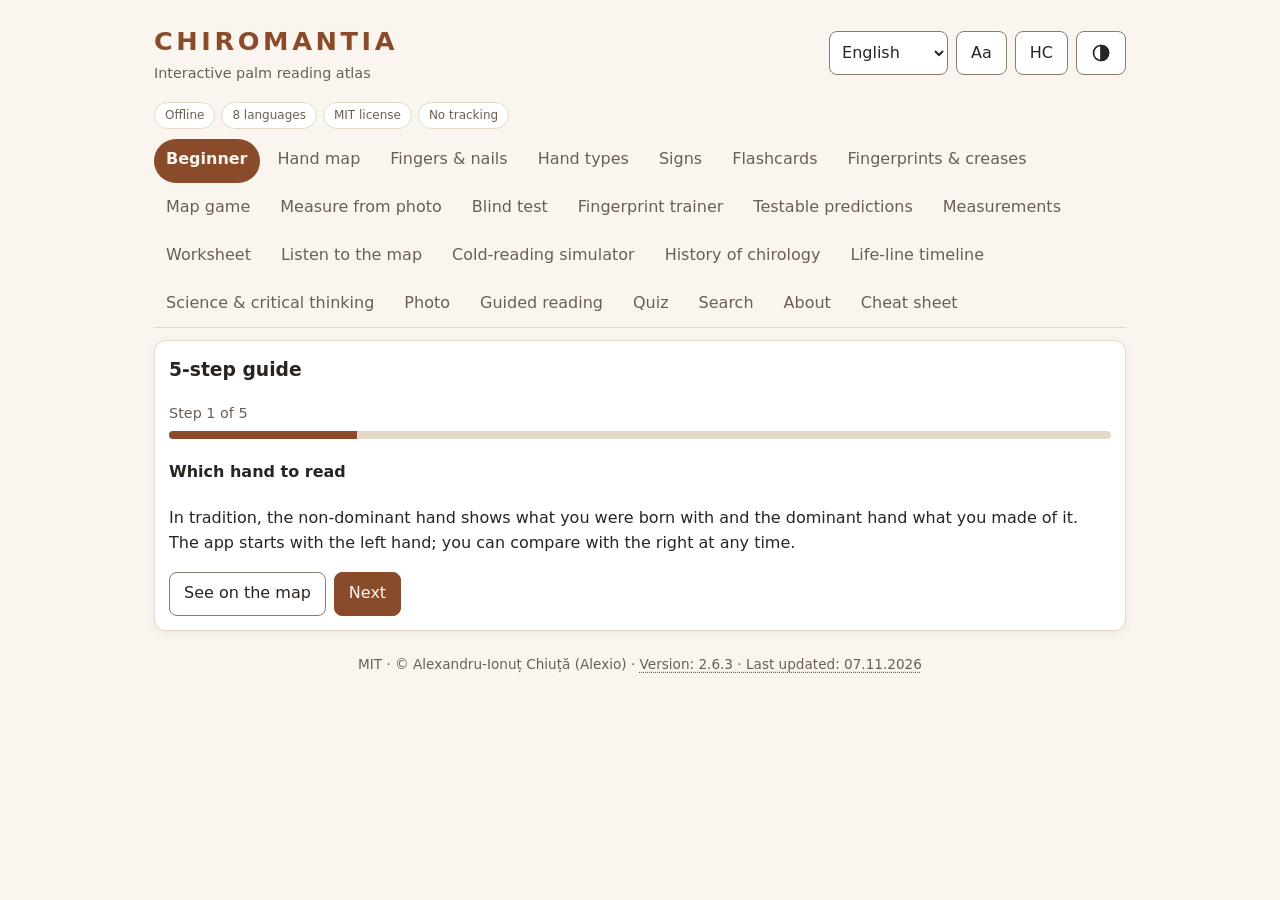
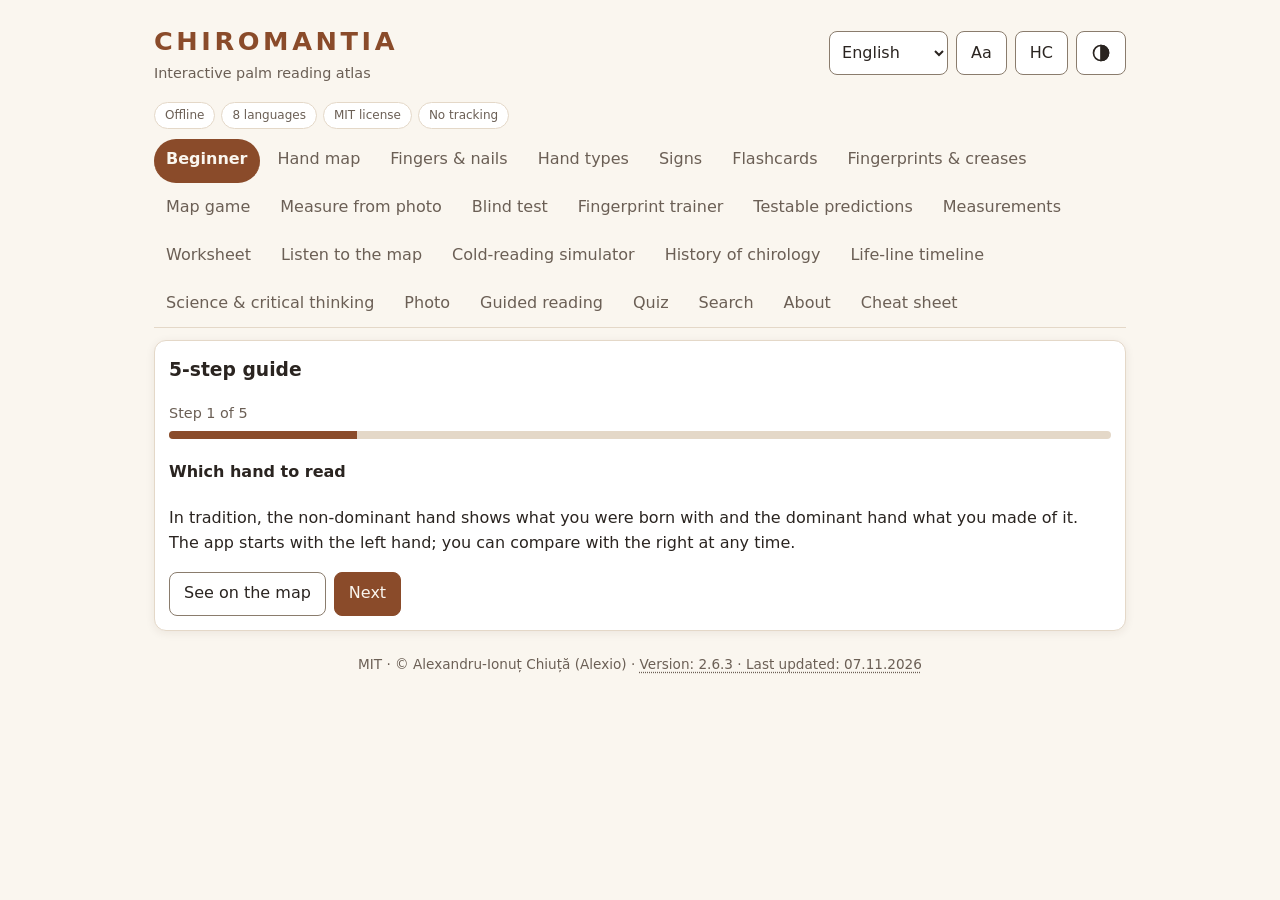
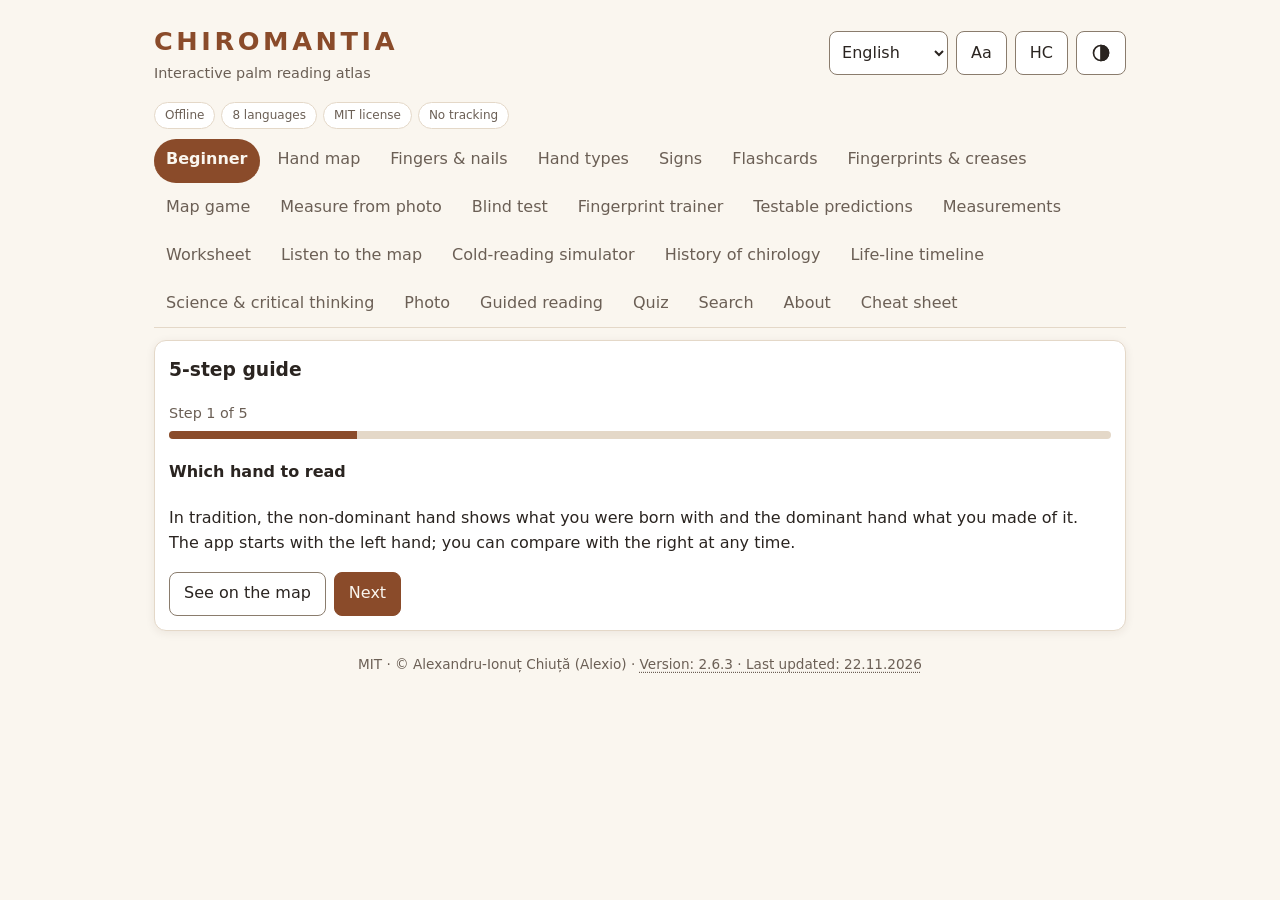
